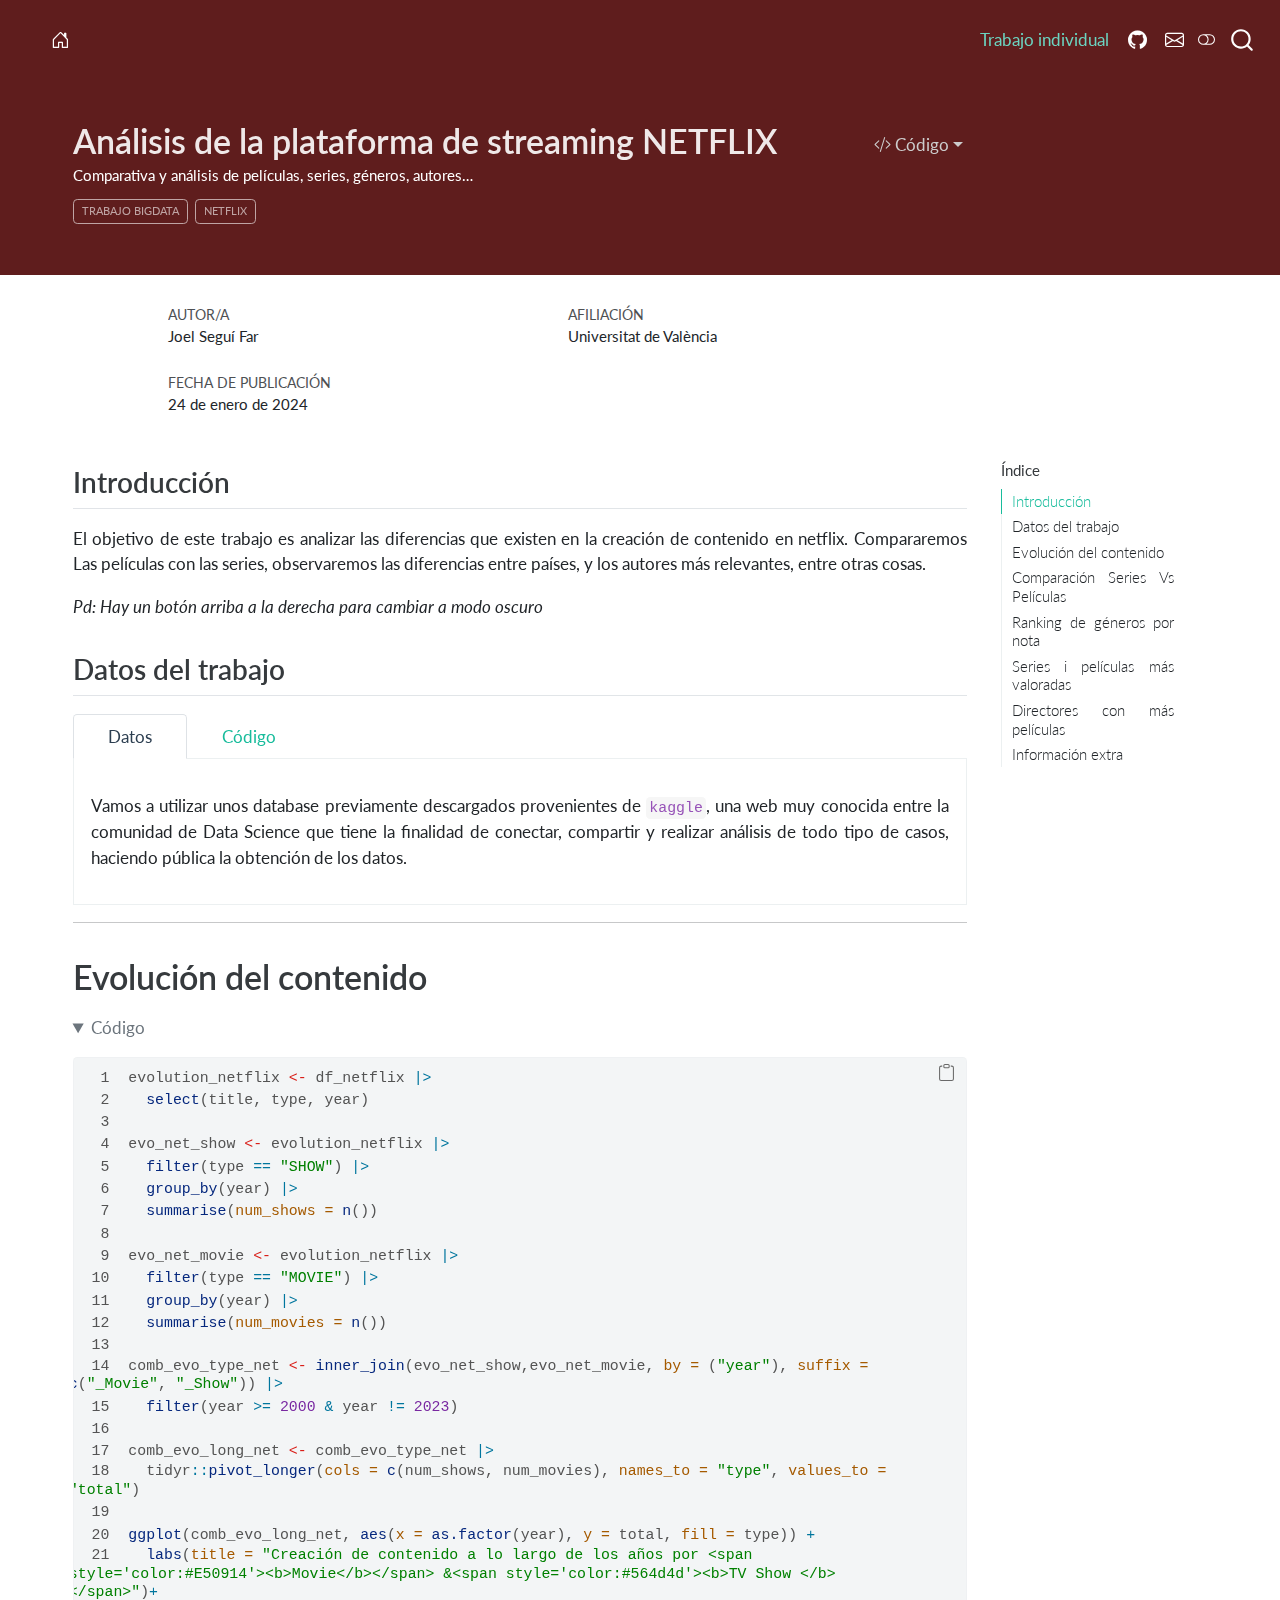
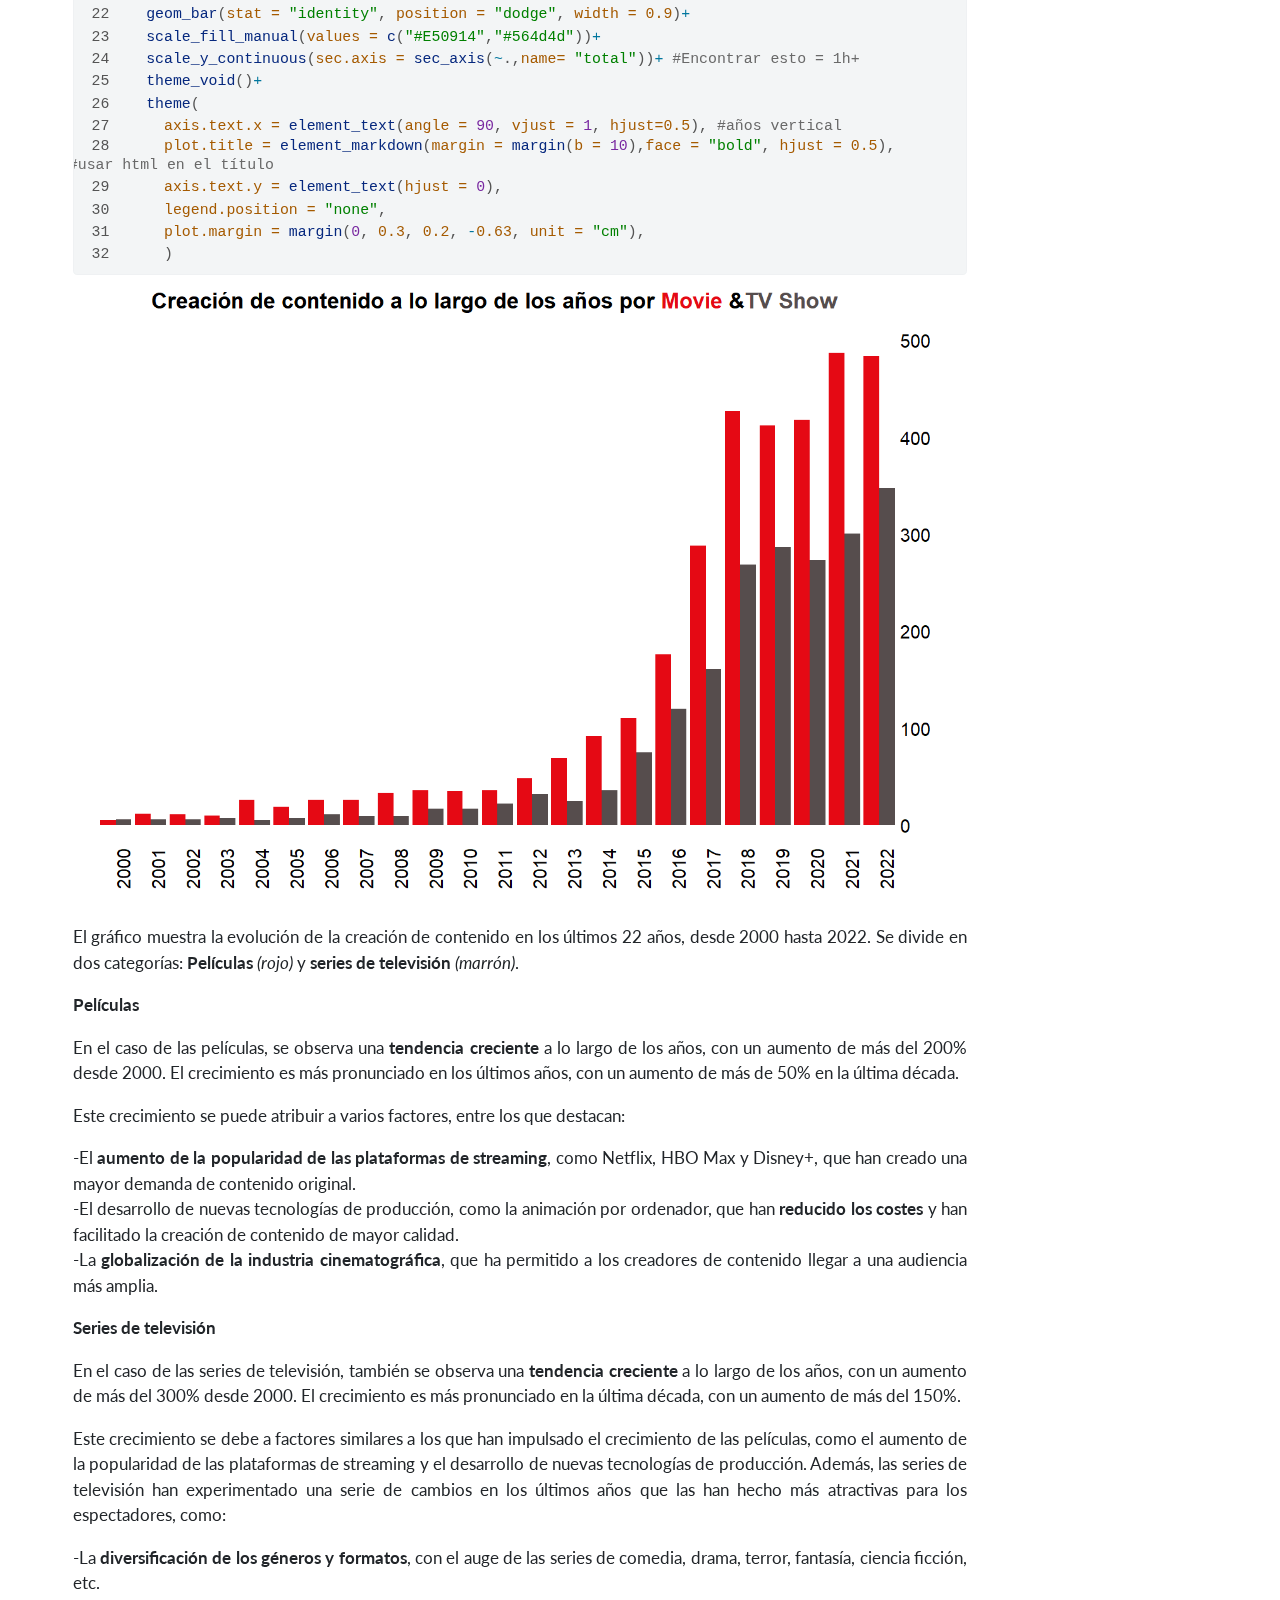
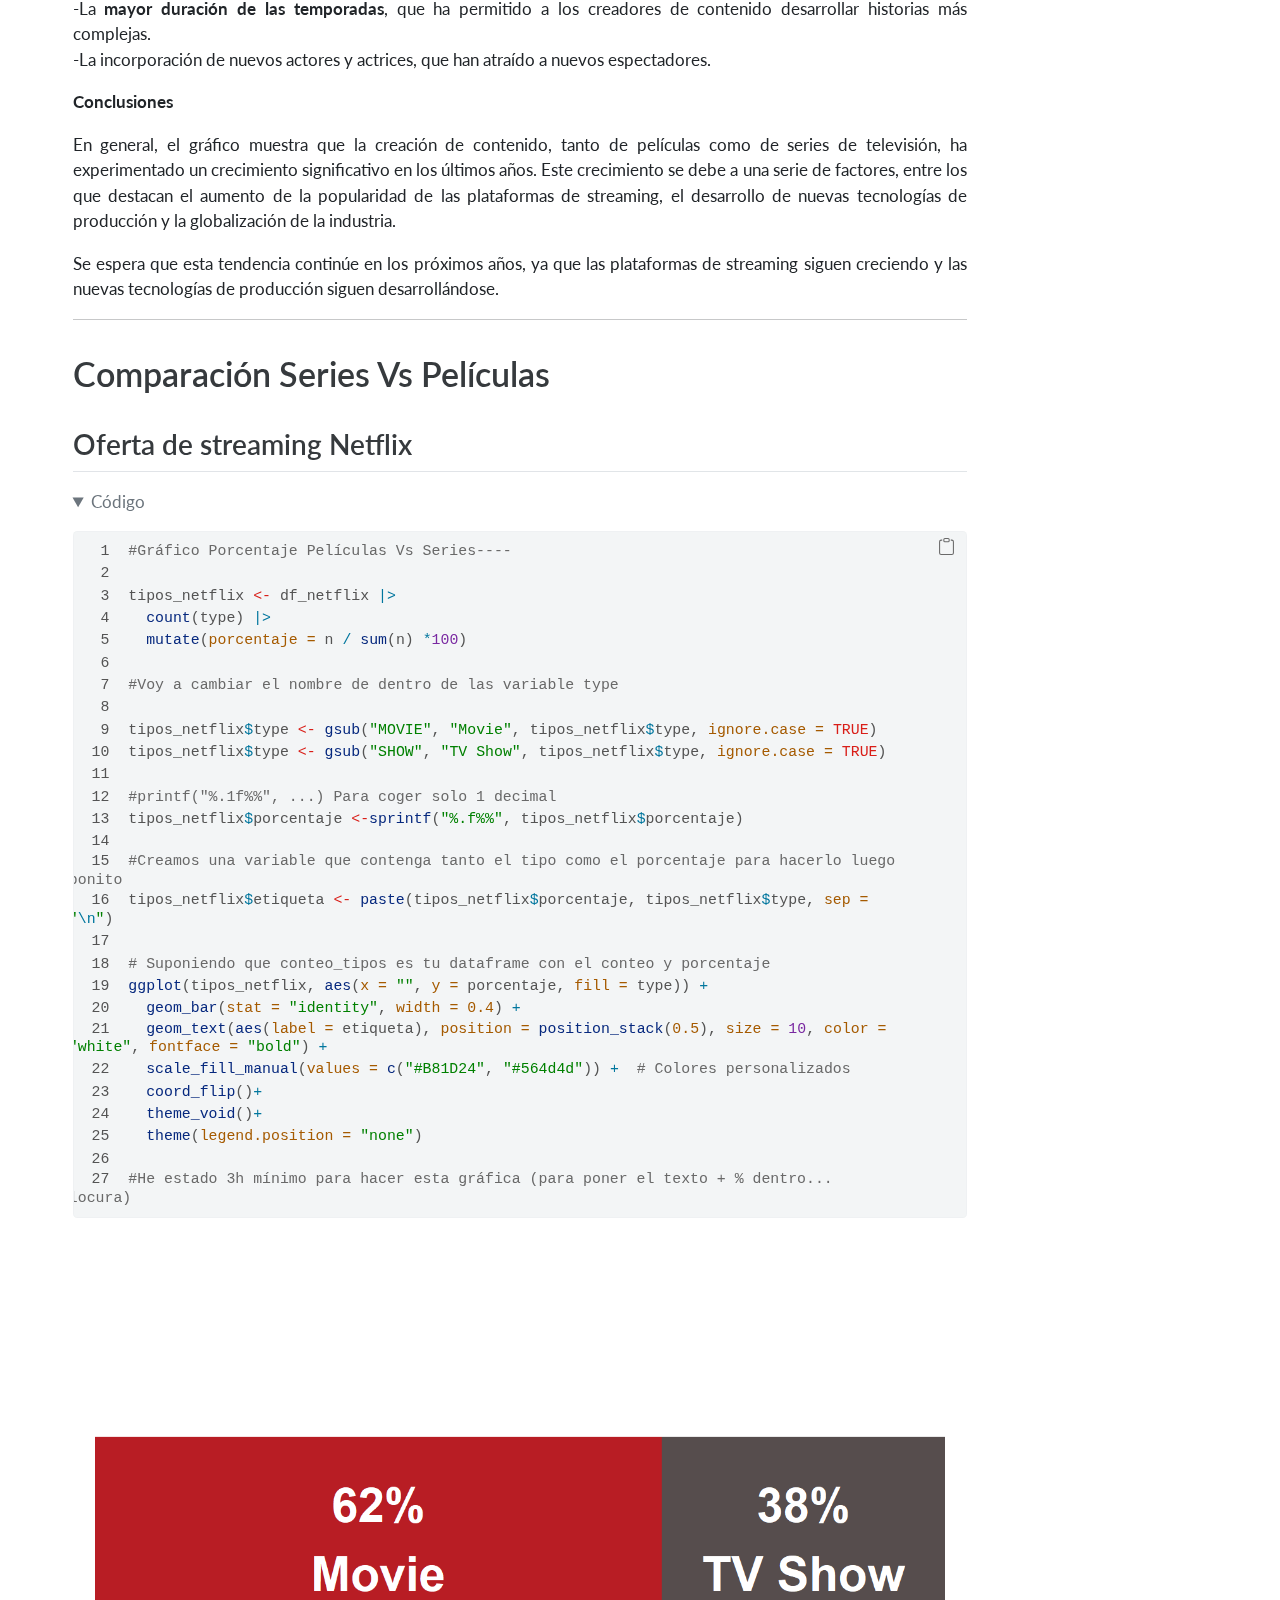
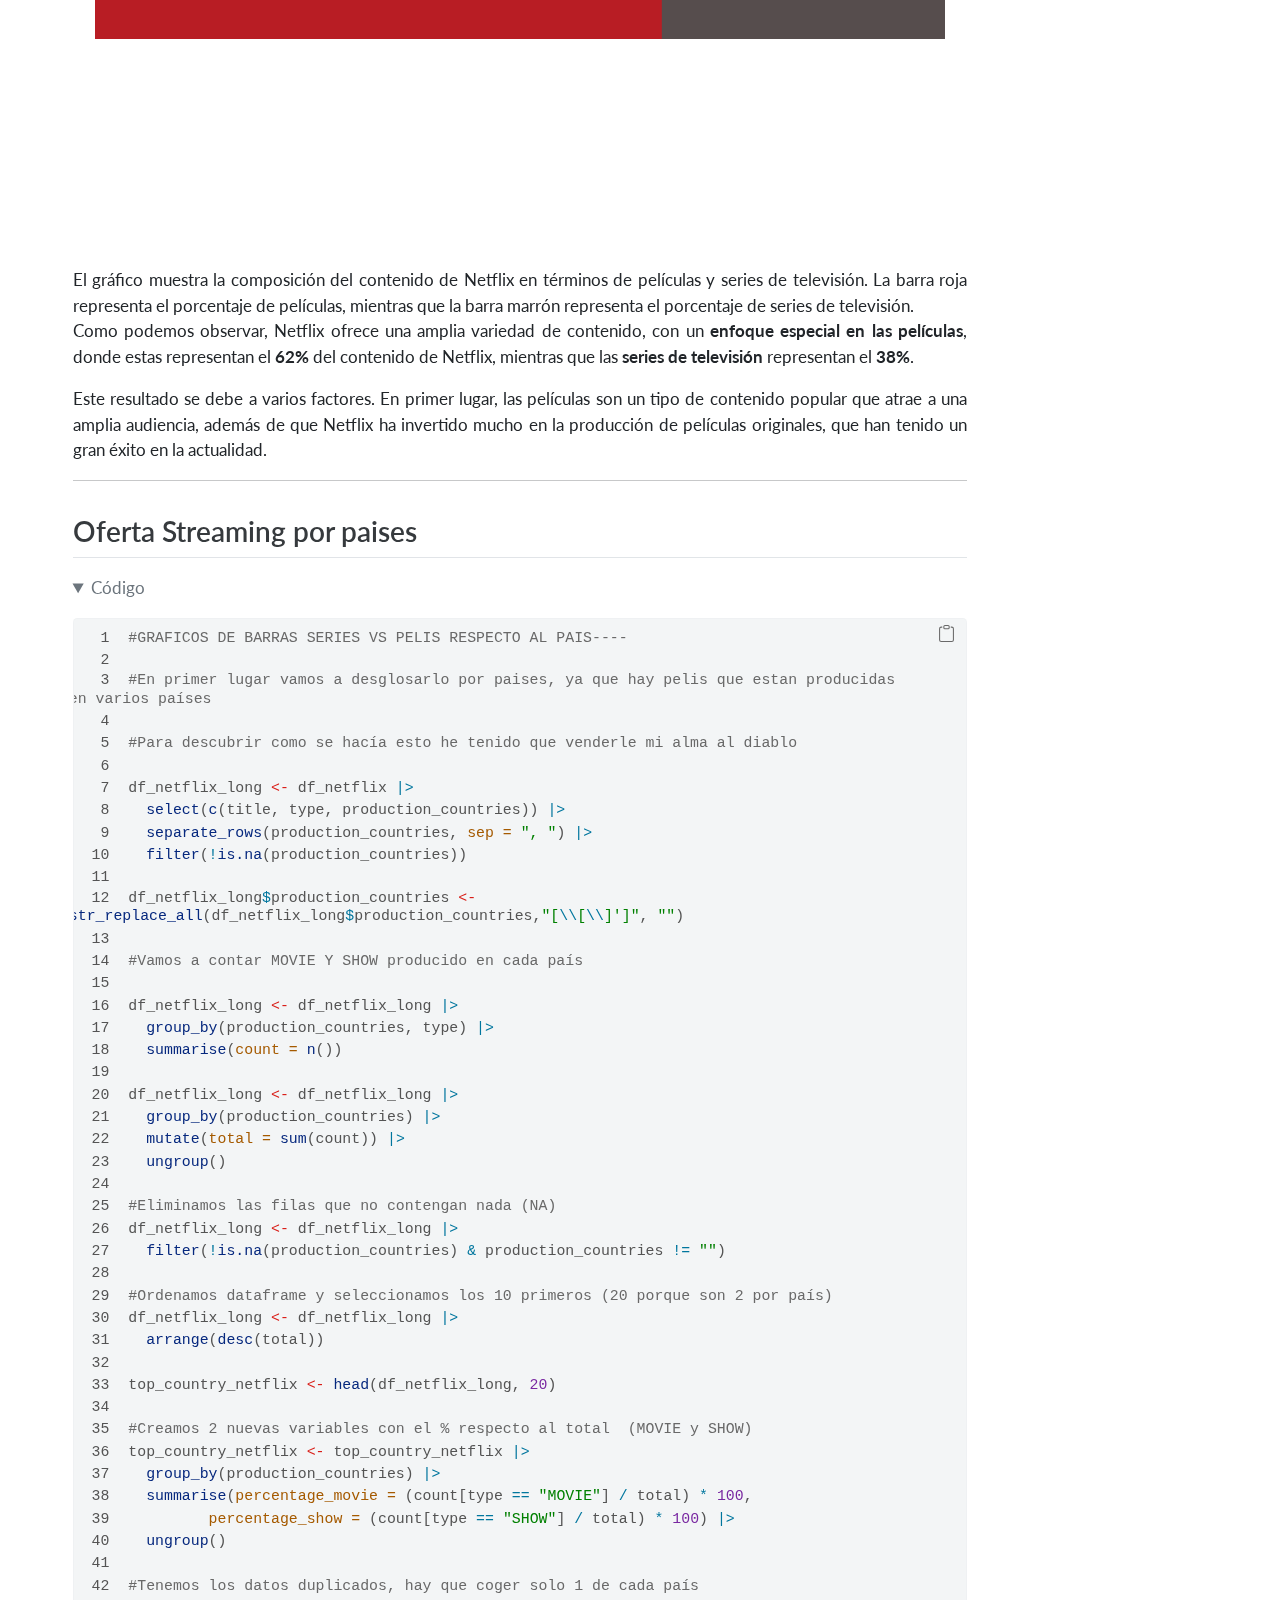
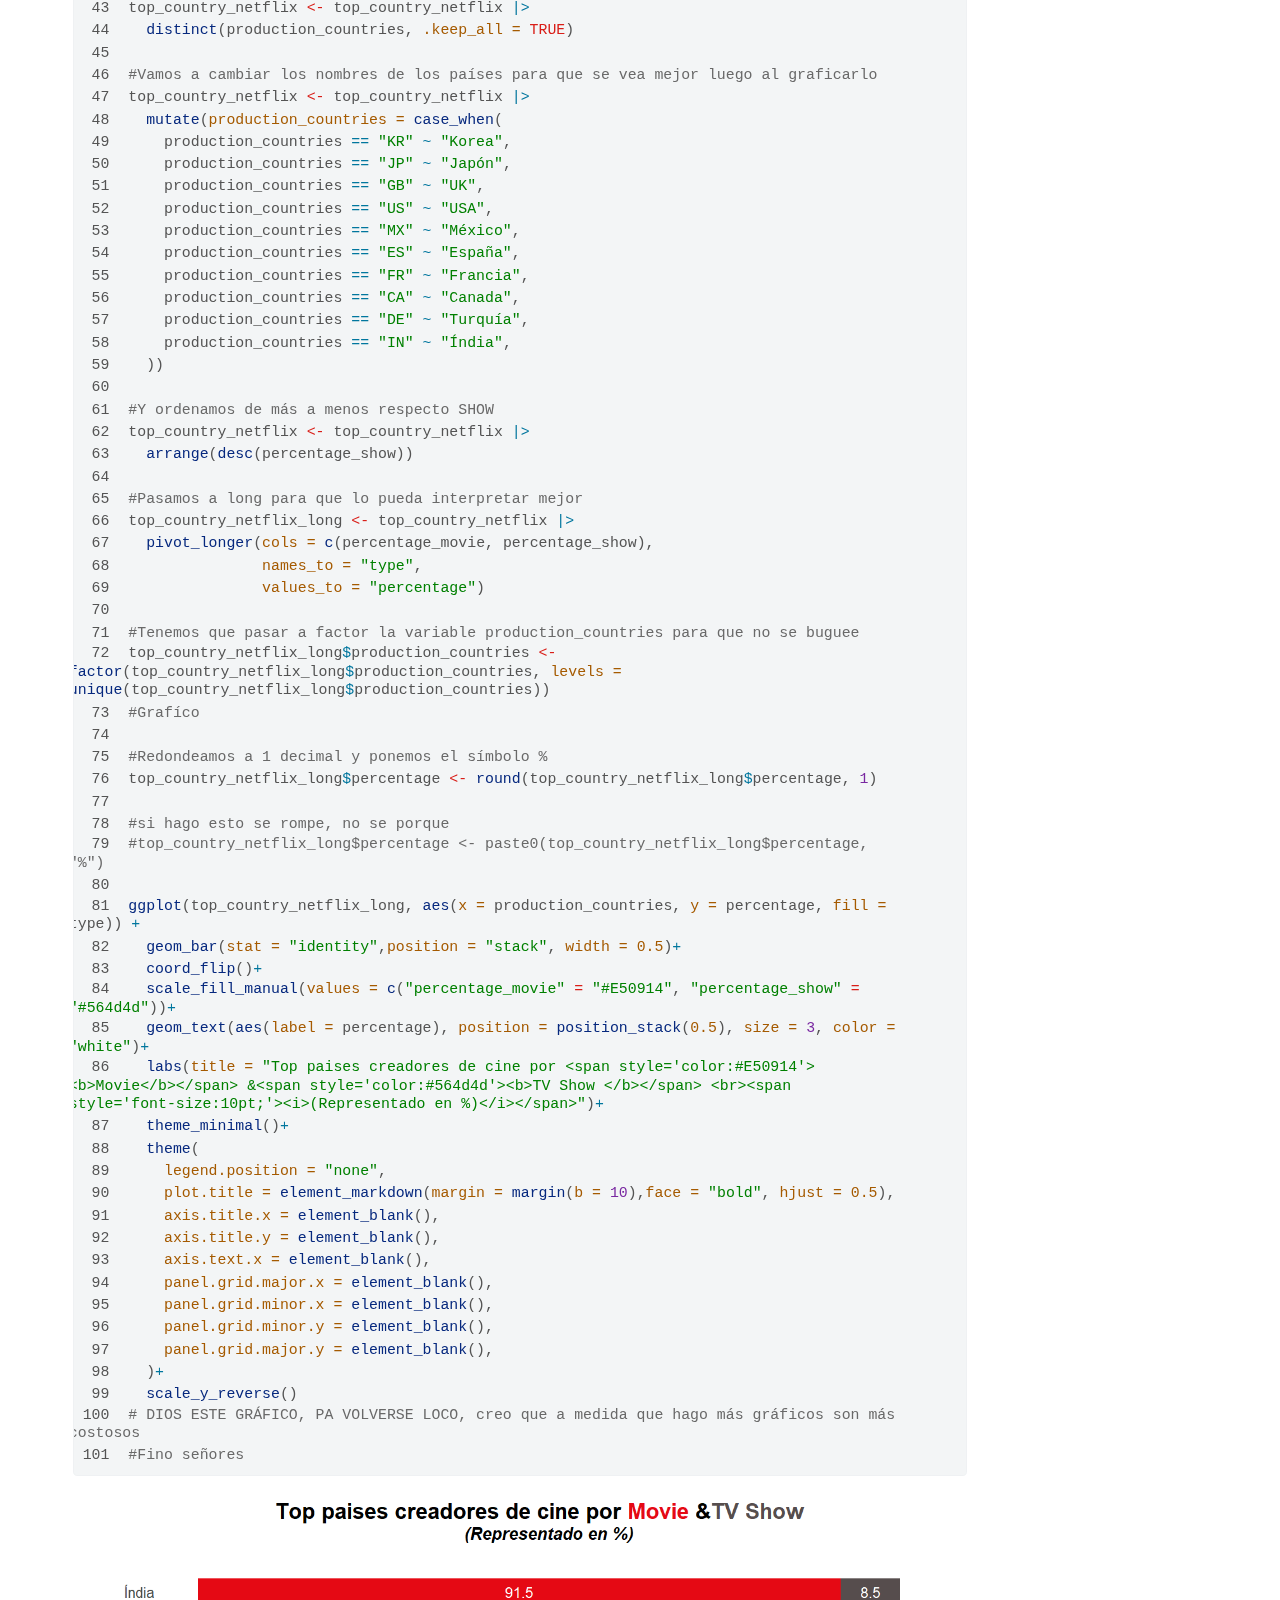
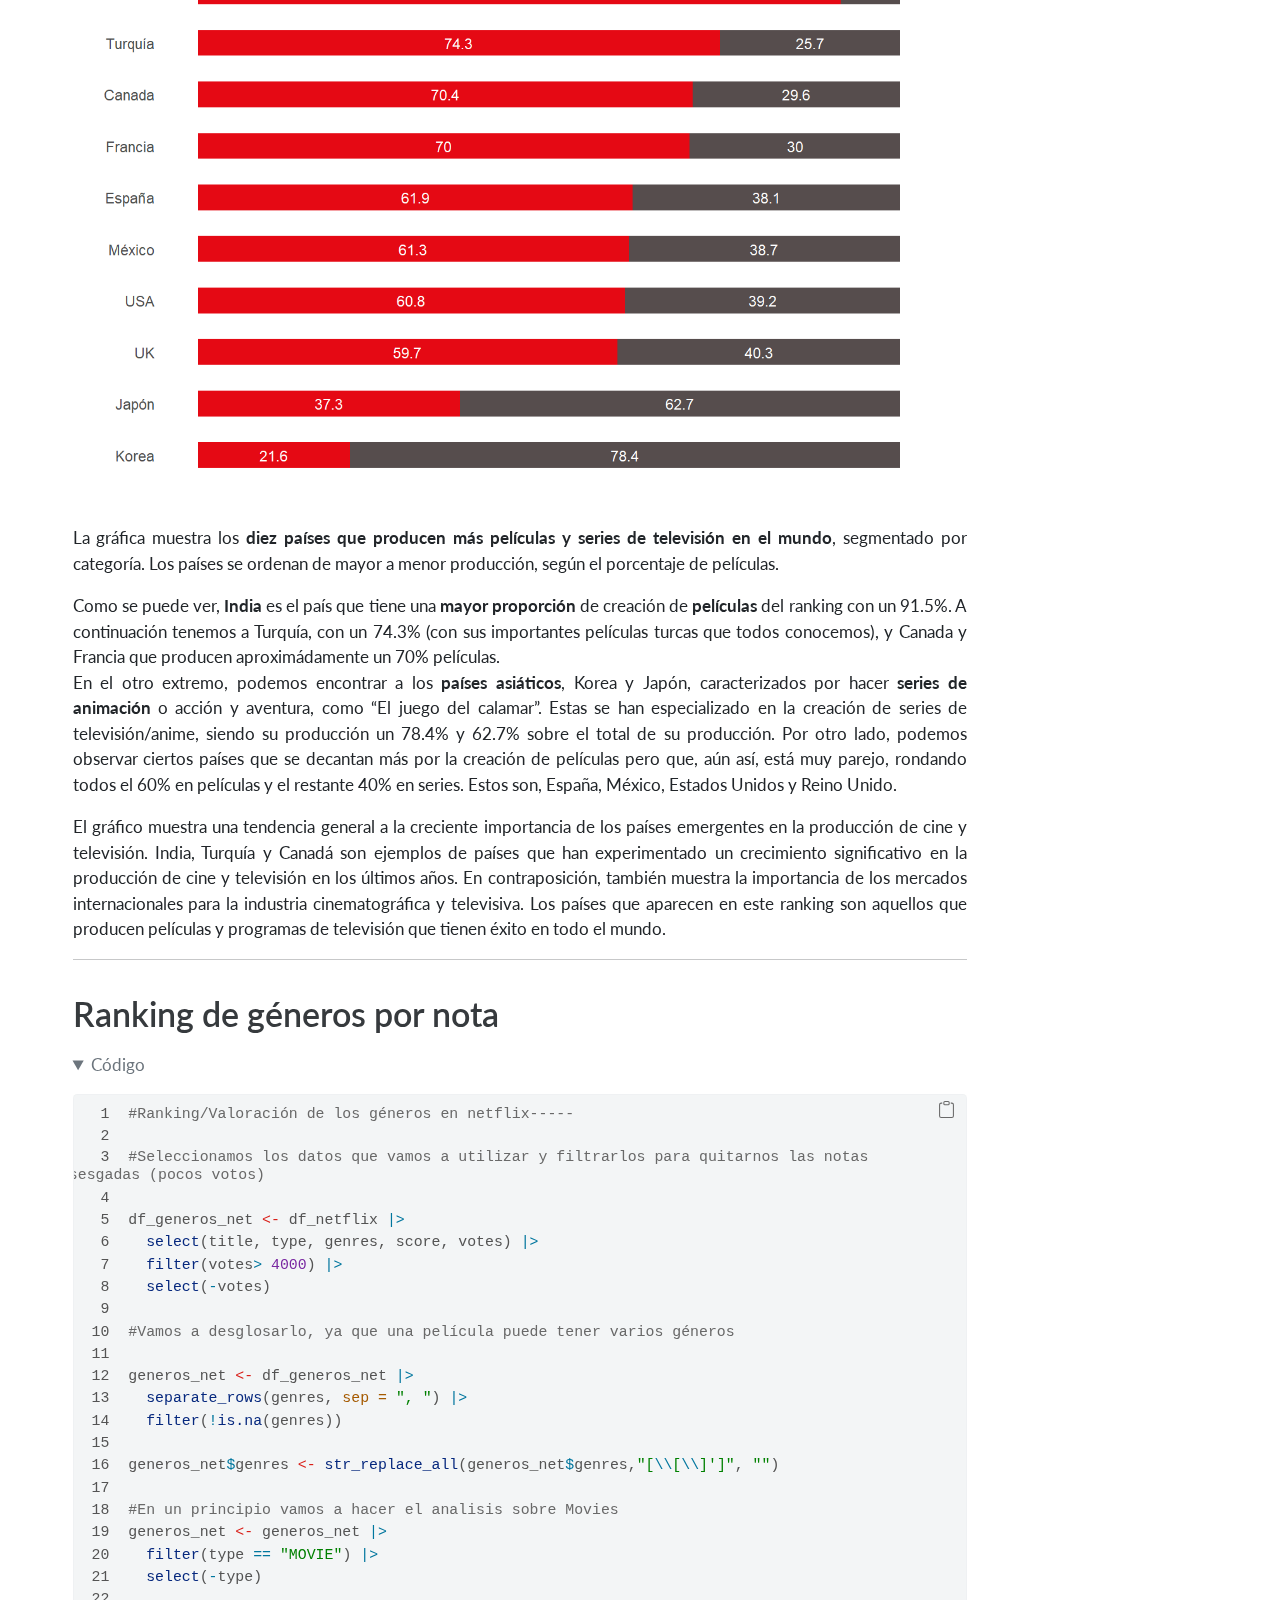
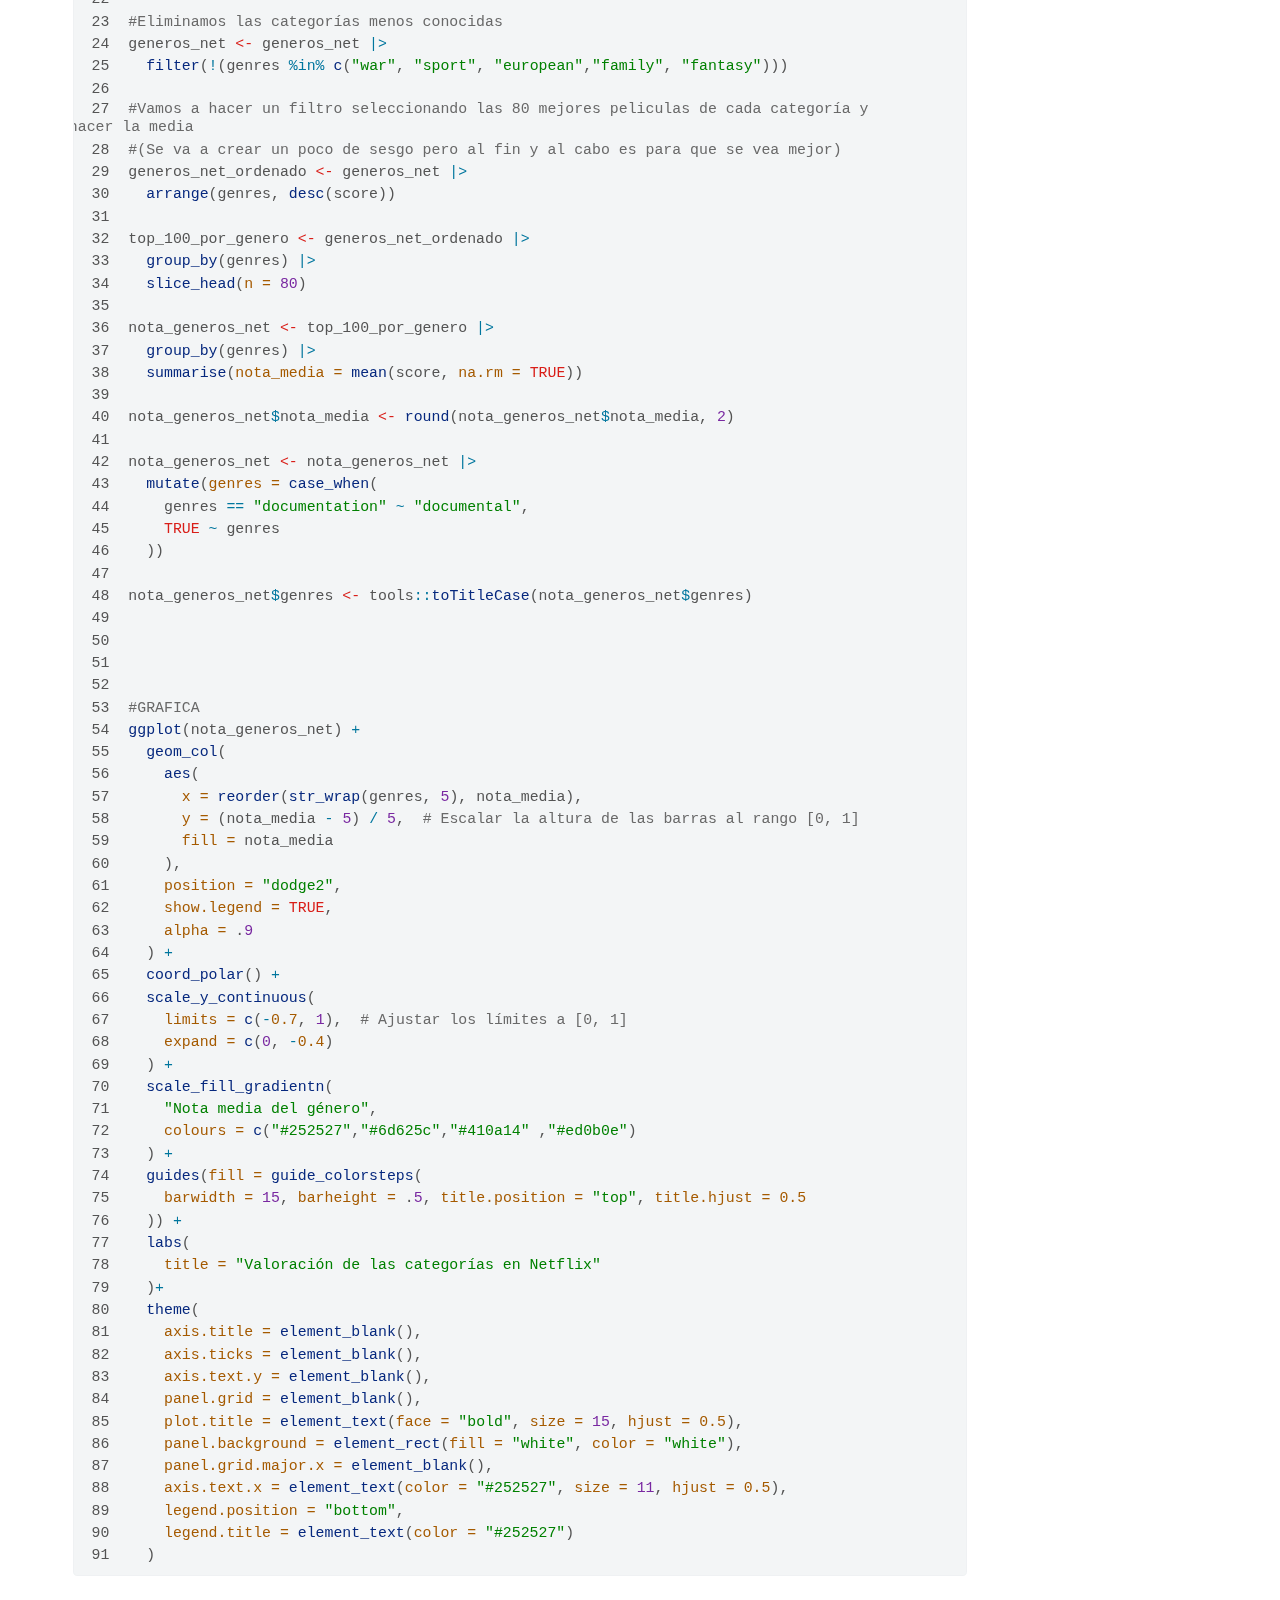
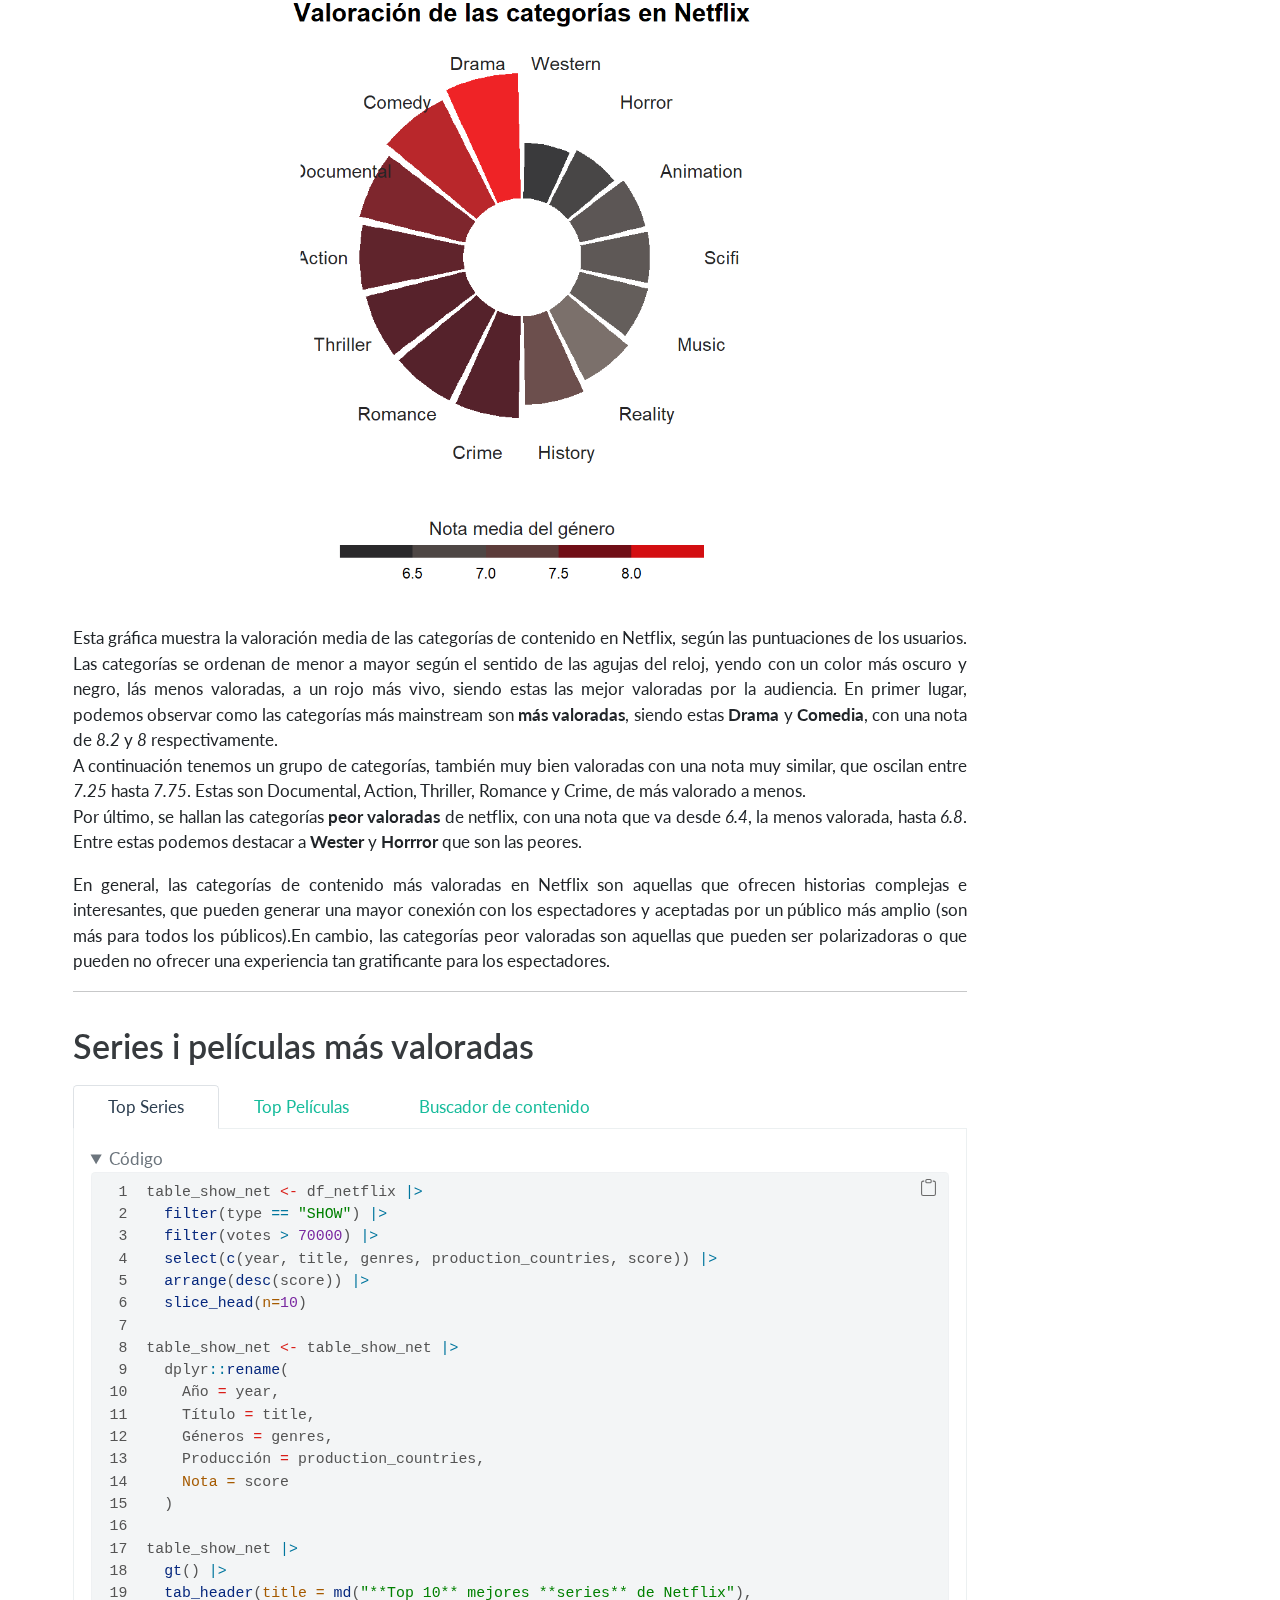
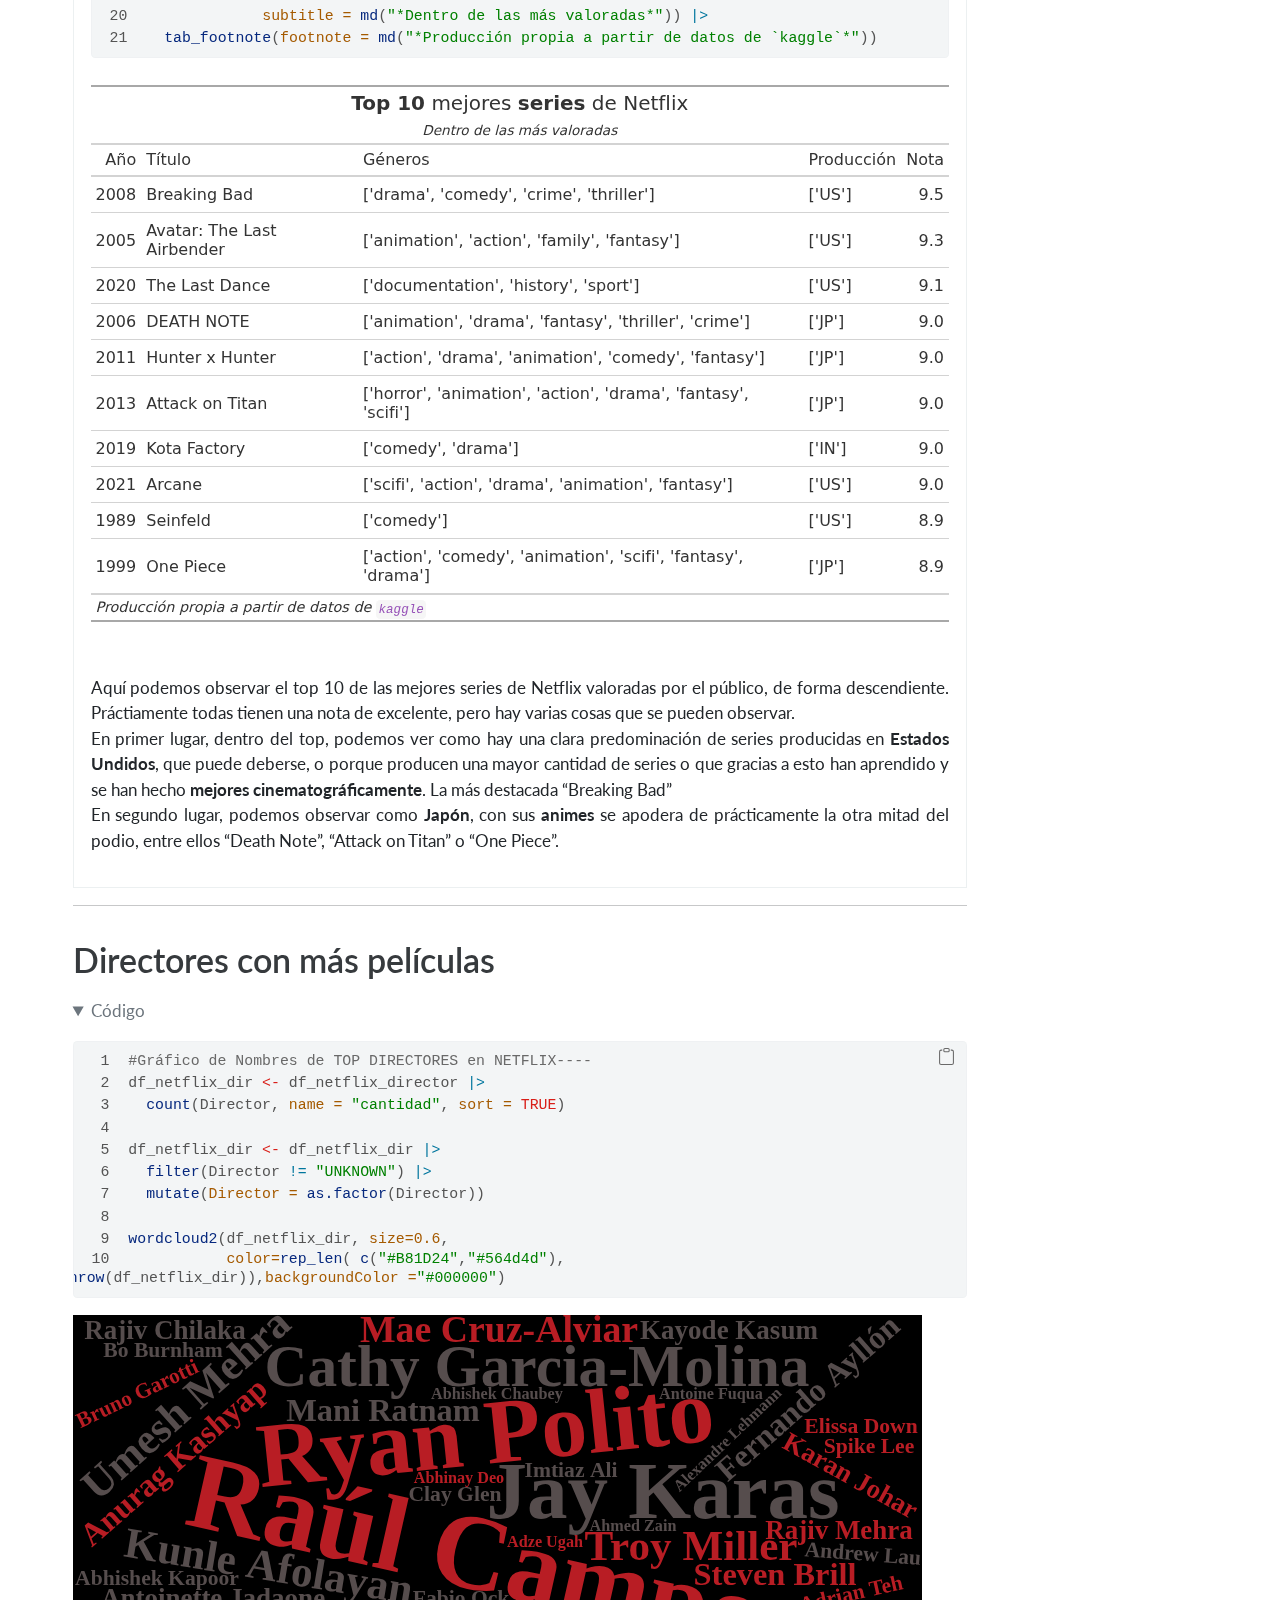
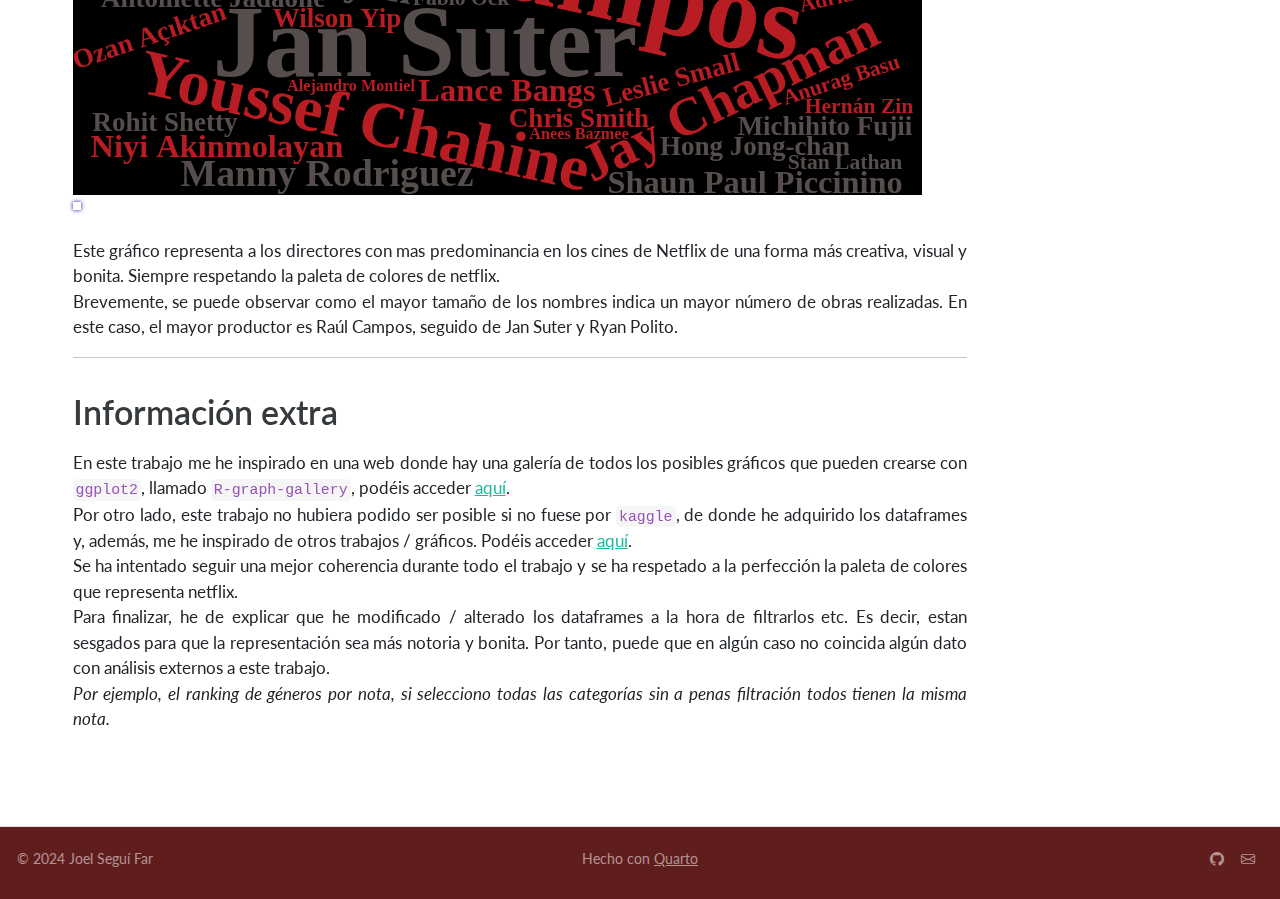
==== docs/my_trabajo_BigData.html @ 4a0c2b60 "Initial commit" ====
<!DOCTYPE html>
<html xmlns="http://www.w3.org/1999/xhtml" lang="es" xml:lang="es"><head>
<meta http-equiv="Content-Type" content="text/html; charset=UTF-8">
<meta charset="utf-8">
<meta name="generator" content="quarto-1.3.450">
<meta name="viewport" content="width=device-width, initial-scale=1.0, user-scalable=yes">
<meta name="author" content="Joel Seguí Far">
<meta name="description" content="Comparativa y análisis de películas, series, géneros, autores…">
<title>Análisis de la plataforma de streaming NETFLIX</title>
<style>
code{white-space: pre-wrap;}
span.smallcaps{font-variant: small-caps;}
div.columns{display: flex; gap: min(4vw, 1.5em);}
div.column{flex: auto; overflow-x: auto;}
div.hanging-indent{margin-left: 1.5em; text-indent: -1.5em;}
ul.task-list{list-style: none;}
ul.task-list li input[type="checkbox"] {
  width: 0.8em;
  margin: 0 0.8em 0.2em -1em; /* quarto-specific, see https://github.com/quarto-dev/quarto-cli/issues/4556 */ 
  vertical-align: middle;
}
/* CSS for syntax highlighting */
pre > code.sourceCode { white-space: pre; position: relative; }
pre > code.sourceCode > span { display: inline-block; line-height: 1.25; }
pre > code.sourceCode > span:empty { height: 1.2em; }
.sourceCode { overflow: visible; }
code.sourceCode > span { color: inherit; text-decoration: inherit; }
div.sourceCode { margin: 1em 0; }
pre.sourceCode { margin: 0; }
@media screen {
div.sourceCode { overflow: auto; }
}
@media print {
pre > code.sourceCode { white-space: pre-wrap; }
pre > code.sourceCode > span { text-indent: -5em; padding-left: 5em; }
}
pre.numberSource code
  { counter-reset: source-line 0; }
pre.numberSource code > span
  { position: relative; left: -4em; counter-increment: source-line; }
pre.numberSource code > span > a:first-child::before
  { content: counter(source-line);
    position: relative; left: -1em; text-align: right; vertical-align: baseline;
    border: none; display: inline-block;
    -webkit-touch-callout: none; -webkit-user-select: none;
    -khtml-user-select: none; -moz-user-select: none;
    -ms-user-select: none; user-select: none;
    padding: 0 4px; width: 4em;
  }
pre.numberSource { margin-left: 3em;  padding-left: 4px; }
div.sourceCode
  {   }
@media screen {
pre > code.sourceCode > span > a:first-child::before { text-decoration: underline; }
}
</style>

<script src="site_libs/quarto-nav/quarto-nav.js"></script>
<script src="site_libs/quarto-nav/headroom.min.js"></script>
<script src="site_libs/clipboard/clipboard.min.js"></script>
<script src="site_libs/quarto-search/autocomplete.umd.js"></script>
<script src="site_libs/quarto-search/fuse.min.js"></script>
<script src="site_libs/quarto-search/quarto-search.js"></script>
<meta name="quarto:offset" content="./">
<link href="./imagenes/my_favicon_uv.png" rel="icon" type="image/png">
<script src="site_libs/quarto-html/quarto.js"></script>
<script src="site_libs/quarto-html/popper.min.js"></script>
<script src="site_libs/quarto-html/tippy.umd.min.js"></script>
<script src="site_libs/quarto-html/anchor.min.js"></script>
<link href="site_libs/quarto-html/tippy.css" rel="stylesheet">
<link href="site_libs/quarto-html/quarto-syntax-highlighting.css" rel="stylesheet" class="quarto-color-scheme" id="quarto-text-highlighting-styles">
<link href="site_libs/quarto-html/quarto-syntax-highlighting-dark.css" rel="prefetch" class="quarto-color-scheme quarto-color-alternate" id="quarto-text-highlighting-styles">
<script src="site_libs/bootstrap/bootstrap.min.js"></script>
<link href="site_libs/bootstrap/bootstrap-icons.css" rel="stylesheet">
<link href="site_libs/bootstrap/bootstrap.min.css" rel="stylesheet" class="quarto-color-scheme" id="quarto-bootstrap" data-mode="light">
<link href="site_libs/bootstrap/bootstrap-dark.min.css" rel="prefetch" class="quarto-color-scheme quarto-color-alternate" id="quarto-bootstrap" data-mode="dark"><script id="quarto-search-options" type="application/json">{
  "location": "navbar",
  "copy-button": true,
  "collapse-after": 3,
  "panel-placement": "end",
  "type": "overlay",
  "limit": 20,
  "language": {
    "search-no-results-text": "Sin resultados",
    "search-matching-documents-text": "documentos encontrados",
    "search-copy-link-title": "Copiar el enlace en la búsqueda",
    "search-hide-matches-text": "Ocultar resultados adicionales",
    "search-more-match-text": "resultado adicional en este documento",
    "search-more-matches-text": "resultados adicionales en este documento",
    "search-clear-button-title": "Borrar",
    "search-detached-cancel-button-title": "Cancelar",
    "search-submit-button-title": "Enviar",
    "search-label": "Buscar"
  }
}</script><style>html{ scroll-behavior: smooth; }</style>
<style>

      .quarto-title-block .quarto-title-banner h1,
      .quarto-title-block .quarto-title-banner h2,
      .quarto-title-block .quarto-title-banner h3,
      .quarto-title-block .quarto-title-banner h4,
      .quarto-title-block .quarto-title-banner h5,
      .quarto-title-block .quarto-title-banner h6
      {
        color: white;
      }

      .quarto-title-block .quarto-title-banner {
        color: white;
      }
</style>
<script src="site_libs/htmlwidgets-1.6.2/htmlwidgets.js"></script><link href="site_libs/datatables-css-0.0.0/datatables-crosstalk.css" rel="stylesheet">
<script src="site_libs/datatables-binding-0.31/datatables.js"></script><script src="site_libs/jquery-3.6.0/jquery-3.6.0.min.js"></script><link href="site_libs/dt-core-1.13.6/css/jquery.dataTables.min.css" rel="stylesheet">
<link href="site_libs/dt-core-1.13.6/css/jquery.dataTables.extra.css" rel="stylesheet">
<script src="site_libs/dt-core-1.13.6/js/jquery.dataTables.min.js"></script><link href="site_libs/crosstalk-1.2.0/css/crosstalk.min.css" rel="stylesheet">
<script src="site_libs/crosstalk-1.2.0/js/crosstalk.min.js"></script><link href="site_libs/wordcloud2-0.0.1/wordcloud.css" rel="stylesheet">
<script src="site_libs/wordcloud2-0.0.1/wordcloud2-all.js"></script><script src="site_libs/wordcloud2-0.0.1/hover.js"></script><script src="site_libs/wordcloud2-binding-0.2.1/wordcloud2.js"></script><link rel="stylesheet" href="my_styles.css">
</head>
<body class="nav-fixed">

<div id="quarto-search-results"></div>
  <header id="quarto-header" class="headroom fixed-top"><nav class="navbar navbar-expand-lg navbar-dark "><div class="navbar-container container-fluid">
      <div class="navbar-brand-container">
    <a href="./index.html" class="navbar-brand navbar-brand-logo">
    <img src="./my_favicon.png" alt="" class="navbar-logo"></a>
  </div>
            <div id="quarto-search" class="" title="Buscar"></div>
          <button class="navbar-toggler" type="button" data-bs-toggle="collapse" data-bs-target="#navbarCollapse" aria-controls="navbarCollapse" aria-expanded="false" aria-label="Navegación de palanca" onclick="if (window.quartoToggleHeadroom) { window.quartoToggleHeadroom(); }">
  <span class="navbar-toggler-icon"></span>
</button>
          <div class="collapse navbar-collapse" id="navbarCollapse">
            <ul class="navbar-nav navbar-nav-scroll me-auto">
<li class="nav-item compact">
    <a class="nav-link" href="./index.html" rel="" target=""><i class="bi bi-house-door" role="img">
</i> 
 <span class="menu-text"></span></a>
  </li>  
</ul>
<ul class="navbar-nav navbar-nav-scroll ms-auto">
<li class="nav-item">
    <a class="nav-link active" href="./my_trabajo_BigData.html" rel="" target="" aria-current="page">
 <span class="menu-text">Trabajo individual</span></a>
  </li>  
  <li class="nav-item compact">
    <a class="nav-link" href="https://github.com/joel1091>" rel="" target=""><i class="bi bi-github" role="img">
</i> 
 <span class="menu-text"></span></a>
  </li>  
  <li class="nav-item compact">
    <a class="nav-link" href="mailto:joelsf43@gmail.com" rel="" target=""><i class="bi bi-envelope" role="img">
</i> 
 <span class="menu-text"></span></a>
  </li>  
</ul>
<div class="quarto-navbar-tools">
  <a href="" class="quarto-color-scheme-toggle quarto-navigation-tool  px-1" onclick="window.quartoToggleColorScheme(); return false;" title="Alternar modo oscuro"><i class="bi"></i></a>
</div>
          </div> <!-- /navcollapse -->
      </div> <!-- /container-fluid -->
    </nav></header><!-- content --><header id="title-block-header" class="quarto-title-block default page-columns page-full"><div class="quarto-title-banner page-columns page-full">
    <div class="quarto-title column-page-left">
      <div class="quarto-title-block"><div><h1 class="title">Análisis de la plataforma de streaming NETFLIX</h1><button type="button" class="btn code-tools-button dropdown-toggle" id="quarto-code-tools-menu" data-bs-toggle="dropdown" aria-expanded="false"><i class="bi"></i> Código</button><ul class="dropdown-menu dropdown-menu-end" aria-labelelledby="quarto-code-tools-menu"><li><a id="quarto-show-all-code" class="dropdown-item" href="javascript:void(0)" role="button">Mostrar todo el código</a></li><li><a id="quarto-hide-all-code" class="dropdown-item" href="javascript:void(0)" role="button">Ocultar todo el código</a></li><li><hr class="dropdown-divider"></li><li><a id="quarto-view-source" class="dropdown-item" href="javascript:void(0)" role="button">Ver el código fuente</a></li></ul></div></div>
                  <div>
        <div class="description">
          <p>Comparativa y análisis de películas, series, géneros, autores…</p>
        </div>
      </div>
                          <div class="quarto-categories">
                <div class="quarto-category">Trabajo BigData</div>
                <div class="quarto-category">Netflix</div>
              </div>
                  </div>
  </div>
    
  <div class="quarto-title-meta-author">
    <div class="quarto-title-meta-heading">Autor/a</div>
    <div class="quarto-title-meta-heading">Afiliación</div>
    
      <div class="quarto-title-meta-contents">
      <p class="author">Joel Seguí Far </p>
    </div>
      <div class="quarto-title-meta-contents">
          <p class="affiliation">
              <a href="https://www.uv.es">
              Universitat de València
              </a>
            </p>
        </div>
      </div>

  <div class="quarto-title-meta">

        
      <div>
      <div class="quarto-title-meta-heading">Fecha de publicación</div>
      <div class="quarto-title-meta-contents">
        <p class="date">24 de enero de 2024</p>
      </div>
    </div>
    
      
    </div>
    
  
  </header><div id="quarto-content" class="quarto-container page-columns page-rows-contents page-layout-full page-navbar">
<!-- sidebar -->
<!-- margin-sidebar -->
    <div id="quarto-margin-sidebar" class="sidebar margin-sidebar">
        <nav id="TOC" role="doc-toc" class="toc-active"><h2 id="toc-title">Índice</h2>
   
  <ul>
<li><a href="#introducci%C3%B3n" id="toc-introducción" class="nav-link active" data-scroll-target="#introducci%C3%B3n">Introducción</a></li>
  <li><a href="#datos-del-trabajo" id="toc-datos-del-trabajo" class="nav-link" data-scroll-target="#datos-del-trabajo">Datos del trabajo</a></li>
  <li><a href="#evoluci%C3%B3n-del-contenido" id="toc-evolución-del-contenido" class="nav-link" data-scroll-target="#evoluci%C3%B3n-del-contenido">Evolución del contenido</a></li>
  <li>
<a href="#comparaci%C3%B3n-series-vs-pel%C3%ADculas" id="toc-comparación-series-vs-películas" class="nav-link" data-scroll-target="#comparaci%C3%B3n-series-vs-pel%C3%ADculas">Comparación Series Vs Películas</a>
  <ul class="collapse">
<li><a href="#oferta-de-streaming-netflix" id="toc-oferta-de-streaming-netflix" class="nav-link" data-scroll-target="#oferta-de-streaming-netflix">Oferta de streaming Netflix</a></li>
  <li><a href="#oferta-streaming-por-paises" id="toc-oferta-streaming-por-paises" class="nav-link" data-scroll-target="#oferta-streaming-por-paises">Oferta Streaming por paises</a></li>
  </ul>
</li>
  <li><a href="#ranking-de-g%C3%A9neros-por-nota" id="toc-ranking-de-géneros-por-nota" class="nav-link" data-scroll-target="#ranking-de-g%C3%A9neros-por-nota">Ranking de géneros por nota</a></li>
  <li><a href="#series-i-pel%C3%ADculas-m%C3%A1s-valoradas" id="toc-series-i-películas-más-valoradas" class="nav-link" data-scroll-target="#series-i-pel%C3%ADculas-m%C3%A1s-valoradas">Series i películas más valoradas</a></li>
  <li><a href="#directores-con-m%C3%A1s-pel%C3%ADculas" id="toc-directores-con-más-películas" class="nav-link" data-scroll-target="#directores-con-m%C3%A1s-pel%C3%ADculas">Directores con más películas</a></li>
  <li><a href="#informaci%C3%B3n-extra" id="toc-información-extra" class="nav-link" data-scroll-target="#informaci%C3%B3n-extra">Información extra</a></li>
  </ul></nav>
    </div>
<!-- main -->
<main class="content quarto-banner-title-block column-page-left" id="quarto-document-content"><section id="introducción" class="level2"><h2 class="anchored" data-anchor-id="introducción">Introducción</h2>
<p>El objetivo de este trabajo es analizar las diferencias que existen en la creación de contenido en netflix. Compararemos Las películas con las series, observaremos las diferencias entre países, y los autores más relevantes, entre otras cosas.</p>
<p><em>Pd: Hay un botón arriba a la derecha para cambiar a modo oscuro</em></p>
</section><section id="datos-del-trabajo" class="level2"><h2 class="anchored" data-anchor-id="datos-del-trabajo">Datos del trabajo</h2>
<div class="tabset-margin-container"></div><div class="panel-tabset">
<ul class="nav nav-tabs" role="tablist">
<li class="nav-item" role="presentation"><a class="nav-link active" id="tabset-1-1-tab" data-bs-toggle="tab" data-bs-target="#tabset-1-1" role="tab" aria-controls="tabset-1-1" aria-selected="true">Datos</a></li>
<li class="nav-item" role="presentation"><a class="nav-link" id="tabset-1-2-tab" data-bs-toggle="tab" data-bs-target="#tabset-1-2" role="tab" aria-controls="tabset-1-2" aria-selected="false">Código</a></li>
</ul>
<div class="tab-content">
<div id="tabset-1-1" class="tab-pane active" role="tabpanel" aria-labelledby="tabset-1-1-tab">
<p>Vamos a utilizar unos database previamente descargados provenientes de <code>kaggle</code>, una web muy conocida entre la comunidad de Data Science que tiene la finalidad de conectar, compartir y realizar análisis de todo tipo de casos, haciendo pública la obtención de los datos.</p>
</div>
<div id="tabset-1-2" class="tab-pane" role="tabpanel" aria-labelledby="tabset-1-2-tab">
<div class="cell" data-layout-align="center">
<details open=""><summary>Código</summary><div class="sourceCode cell-code" id="cb1"><pre class="sourceCode numberSource r number-lines code-with-copy"><code class="sourceCode r"><span id="cb1-1"><a href="#cb1-1"></a><span class="co">#Librerias Preliminares</span></span>
<span id="cb1-2"><a href="#cb1-2"></a><span class="fu">library</span>(wordcloud2)</span>
<span id="cb1-3"><a href="#cb1-3"></a><span class="fu">library</span>(readr)</span>
<span id="cb1-4"><a href="#cb1-4"></a><span class="fu">library</span>(ggplot2)</span>
<span id="cb1-5"><a href="#cb1-5"></a><span class="fu">library</span>(tidyverse)</span>
<span id="cb1-6"><a href="#cb1-6"></a><span class="fu">library</span>(dplyr)</span>
<span id="cb1-7"><a href="#cb1-7"></a><span class="fu">library</span>(ggtext)</span>
<span id="cb1-8"><a href="#cb1-8"></a><span class="fu">library</span>(tidyr)</span>
<span id="cb1-9"><a href="#cb1-9"></a><span class="fu">library</span>(stringr)</span>
<span id="cb1-10"><a href="#cb1-10"></a><span class="fu">library</span>(gt)</span>
<span id="cb1-11"><a href="#cb1-11"></a><span class="fu">library</span>(DT)</span>
<span id="cb1-12"><a href="#cb1-12"></a></span>
<span id="cb1-13"><a href="#cb1-13"></a><span class="co">#LIMPIEZA DATOS NETFLIX----</span></span>
<span id="cb1-14"><a href="#cb1-14"></a></span>
<span id="cb1-15"><a href="#cb1-15"></a><span class="co">#Empezaos llamando/creando a los dataframes</span></span>
<span id="cb1-16"><a href="#cb1-16"></a></span>
<span id="cb1-17"><a href="#cb1-17"></a>url_netflix <span class="ot">&lt;-</span> <span class="st">"./datos/netflix/titles.csv"</span></span>
<span id="cb1-18"><a href="#cb1-18"></a>url_autor_net <span class="ot">&lt;-</span> <span class="st">"./datos/netflix/credits.csv"</span></span>
<span id="cb1-19"><a href="#cb1-19"></a></span>
<span id="cb1-20"><a href="#cb1-20"></a>df_cred_net <span class="ot">&lt;-</span> <span class="fu">read.csv</span>(url_autor_net)</span>
<span id="cb1-21"><a href="#cb1-21"></a>df_net <span class="ot">&lt;-</span> <span class="fu">read.csv</span>(url_netflix)</span>
<span id="cb1-22"><a href="#cb1-22"></a></span>
<span id="cb1-23"><a href="#cb1-23"></a><span class="co">#Limpieza del dataframe de directores</span></span>
<span id="cb1-24"><a href="#cb1-24"></a></span>
<span id="cb1-25"><a href="#cb1-25"></a>df_cred_net_01 <span class="ot">&lt;-</span> df_cred_net <span class="sc">|&gt;</span> </span>
<span id="cb1-26"><a href="#cb1-26"></a>  <span class="fu">filter</span>(role <span class="sc">==</span> <span class="st">"DIRECTOR"</span>)</span>
<span id="cb1-27"><a href="#cb1-27"></a></span>
<span id="cb1-28"><a href="#cb1-28"></a>df_cred_net_02 <span class="ot">&lt;-</span> <span class="fu">na.omit</span>(df_cred_net_01) <span class="sc">|&gt;</span> </span>
<span id="cb1-29"><a href="#cb1-29"></a>  <span class="fu">select</span>(<span class="sc">!</span><span class="fu">c</span>(character,role, person_id))</span>
<span id="cb1-30"><a href="#cb1-30"></a></span>
<span id="cb1-31"><a href="#cb1-31"></a><span class="co">#Limpieza dataframe películas</span></span>
<span id="cb1-32"><a href="#cb1-32"></a></span>
<span id="cb1-33"><a href="#cb1-33"></a><span class="co">#¿Cuantos NA hay en cada variable del dataframe?</span></span>
<span id="cb1-34"><a href="#cb1-34"></a>cantidad_na_por_columna <span class="ot">&lt;-</span> <span class="fu">colSums</span>(<span class="fu">is.na</span>(df_net))</span>
<span id="cb1-35"><a href="#cb1-35"></a><span class="fu">print</span>(cantidad_na_por_columna)</span>
<span id="cb1-36"><a href="#cb1-36"></a><span class="co">#&gt;                   id                title                 type </span></span>
<span id="cb1-37"><a href="#cb1-37"></a><span class="co">#&gt;                    0                    0                    0 </span></span>
<span id="cb1-38"><a href="#cb1-38"></a><span class="co">#&gt;          description         release_year    age_certification </span></span>
<span id="cb1-39"><a href="#cb1-39"></a><span class="co">#&gt;                    0                    0                    0 </span></span>
<span id="cb1-40"><a href="#cb1-40"></a><span class="co">#&gt;              runtime               genres production_countries </span></span>
<span id="cb1-41"><a href="#cb1-41"></a><span class="co">#&gt;                    0                    0                    0 </span></span>
<span id="cb1-42"><a href="#cb1-42"></a><span class="co">#&gt;              seasons              imdb_id           imdb_score </span></span>
<span id="cb1-43"><a href="#cb1-43"></a><span class="co">#&gt;                 3831                    0                  468 </span></span>
<span id="cb1-44"><a href="#cb1-44"></a><span class="co">#&gt;           imdb_votes      tmdb_popularity           tmdb_score </span></span>
<span id="cb1-45"><a href="#cb1-45"></a><span class="co">#&gt;                  484                   76                  252</span></span>
<span id="cb1-46"><a href="#cb1-46"></a></span>
<span id="cb1-47"><a href="#cb1-47"></a><span class="co">#¿Sigo? Cont.</span></span>
<span id="cb1-48"><a href="#cb1-48"></a></span>
<span id="cb1-49"><a href="#cb1-49"></a>df_net_01 <span class="ot">&lt;-</span> df_net <span class="sc">|&gt;</span></span>
<span id="cb1-50"><a href="#cb1-50"></a>  <span class="fu">select</span>(<span class="sc">!</span><span class="fu">c</span>(seasons, description, age_certification, imdb_id, tmdb_score))</span>
<span id="cb1-51"><a href="#cb1-51"></a></span>
<span id="cb1-52"><a href="#cb1-52"></a>df_net_01 <span class="ot">&lt;-</span> df_net_01 <span class="sc">|&gt;</span> </span>
<span id="cb1-53"><a href="#cb1-53"></a>  <span class="fu">na.omit</span>(df_net_01)</span>
<span id="cb1-54"><a href="#cb1-54"></a></span>
<span id="cb1-55"><a href="#cb1-55"></a>df_netflix <span class="ot">&lt;-</span> df_net_01 <span class="sc">|&gt;</span> </span>
<span id="cb1-56"><a href="#cb1-56"></a>  dplyr<span class="sc">::</span><span class="fu">rename</span>(</span>
<span id="cb1-57"><a href="#cb1-57"></a>    <span class="at">year =</span> release_year,</span>
<span id="cb1-58"><a href="#cb1-58"></a>    <span class="at">score =</span> imdb_score,</span>
<span id="cb1-59"><a href="#cb1-59"></a>    <span class="at">votes =</span> imdb_votes,</span>
<span id="cb1-60"><a href="#cb1-60"></a>    <span class="at">popularity =</span> tmdb_popularity</span>
<span id="cb1-61"><a href="#cb1-61"></a>  )</span>
<span id="cb1-62"><a href="#cb1-62"></a></span>
<span id="cb1-63"><a href="#cb1-63"></a>cantidad_na_por_columna <span class="ot">&lt;-</span> <span class="fu">colSums</span>(<span class="fu">is.na</span>(df_netflix))</span>
<span id="cb1-64"><a href="#cb1-64"></a><span class="fu">print</span>(cantidad_na_por_columna)</span>
<span id="cb1-65"><a href="#cb1-65"></a><span class="co">#&gt;                   id                title                 type </span></span>
<span id="cb1-66"><a href="#cb1-66"></a><span class="co">#&gt;                    0                    0                    0 </span></span>
<span id="cb1-67"><a href="#cb1-67"></a><span class="co">#&gt;                 year              runtime               genres </span></span>
<span id="cb1-68"><a href="#cb1-68"></a><span class="co">#&gt;                    0                    0                    0 </span></span>
<span id="cb1-69"><a href="#cb1-69"></a><span class="co">#&gt; production_countries                score                votes </span></span>
<span id="cb1-70"><a href="#cb1-70"></a><span class="co">#&gt;                    0                    0                    0 </span></span>
<span id="cb1-71"><a href="#cb1-71"></a><span class="co">#&gt;           popularity </span></span>
<span id="cb1-72"><a href="#cb1-72"></a><span class="co">#&gt;                    0</span></span>
<span id="cb1-73"><a href="#cb1-73"></a><span class="co">#de locos</span></span>
<span id="cb1-74"><a href="#cb1-74"></a></span>
<span id="cb1-75"><a href="#cb1-75"></a>df_netflix_director <span class="ot">&lt;-</span> df_netflix <span class="sc">|&gt;</span> </span>
<span id="cb1-76"><a href="#cb1-76"></a>  <span class="fu">left_join</span>(df_cred_net_02, <span class="at">by=</span> <span class="st">"id"</span>)</span>
<span id="cb1-77"><a href="#cb1-77"></a></span>
<span id="cb1-78"><a href="#cb1-78"></a><span class="co">#En los actores que no se sabe el nombre ponemos unknown para que, al eliminar los NA de los otros sitios no elimine también estos datos (que son menos útiles)</span></span>
<span id="cb1-79"><a href="#cb1-79"></a>df_netflix_director<span class="sc">$</span>name <span class="ot">&lt;-</span> <span class="fu">ifelse</span>(<span class="fu">is.na</span>(df_netflix_director<span class="sc">$</span>name), <span class="st">"UNKNOWN"</span>, df_netflix_director<span class="sc">$</span>name)</span>
<span id="cb1-80"><a href="#cb1-80"></a></span>
<span id="cb1-81"><a href="#cb1-81"></a>df_netflix_director <span class="ot">&lt;-</span> df_netflix_director <span class="sc">|&gt;</span> </span>
<span id="cb1-82"><a href="#cb1-82"></a>  <span class="fu">na.omit</span>() <span class="sc">|&gt;</span> </span>
<span id="cb1-83"><a href="#cb1-83"></a>  dplyr<span class="sc">::</span><span class="fu">rename</span>(<span class="at">Director =</span> name)</span>
<span id="cb1-84"><a href="#cb1-84"></a></span>
<span id="cb1-85"><a href="#cb1-85"></a><span class="co">#Finalizado y nos quedamos con el final</span></span>
<span id="cb1-86"><a href="#cb1-86"></a><span class="fu">rm</span>(<span class="at">list =</span> <span class="fu">ls</span>()[<span class="sc">!</span><span class="fu">ls</span>() <span class="sc">%in%</span> <span class="fu">c</span>(<span class="st">"df_netflix"</span>, <span class="st">"df_netflix_director"</span>)])</span>
<span id="cb1-87"><a href="#cb1-87"></a></span>
<span id="cb1-88"><a href="#cb1-88"></a><span class="co">#He creado 2 dataframes porqué en el de los autores, como hay películas/series que son producidas por varias personas se repiten, y para no alterar los analisis duplicando películas lo he hecho en 2.</span></span>
<span id="cb1-89"><a href="#cb1-89"></a><span class="co"># Lo mismo haré con las siguientes plataformas</span></span></code><button title="Copiar al portapapeles" class="code-copy-button"><i class="bi"></i></button></pre></div>
</details>
</div>
</div>
</div>
</div>
<hr></section><section id="evolución-del-contenido" class="level1"><h1>Evolución del contenido</h1>
<div class="cell" data-layout-align="center">
<details open=""><summary>Código</summary><div class="sourceCode cell-code" id="cb2"><pre class="sourceCode numberSource r number-lines code-with-copy"><code class="sourceCode r"><span id="cb2-1"><a href="#cb2-1"></a>evolution_netflix <span class="ot">&lt;-</span> df_netflix <span class="sc">|&gt;</span> </span>
<span id="cb2-2"><a href="#cb2-2"></a>  <span class="fu">select</span>(title, type, year)</span>
<span id="cb2-3"><a href="#cb2-3"></a></span>
<span id="cb2-4"><a href="#cb2-4"></a>evo_net_show <span class="ot">&lt;-</span> evolution_netflix <span class="sc">|&gt;</span> </span>
<span id="cb2-5"><a href="#cb2-5"></a>  <span class="fu">filter</span>(type <span class="sc">==</span> <span class="st">"SHOW"</span>) <span class="sc">|&gt;</span> </span>
<span id="cb2-6"><a href="#cb2-6"></a>  <span class="fu">group_by</span>(year) <span class="sc">|&gt;</span> </span>
<span id="cb2-7"><a href="#cb2-7"></a>  <span class="fu">summarise</span>(<span class="at">num_shows =</span> <span class="fu">n</span>())</span>
<span id="cb2-8"><a href="#cb2-8"></a></span>
<span id="cb2-9"><a href="#cb2-9"></a>evo_net_movie <span class="ot">&lt;-</span> evolution_netflix <span class="sc">|&gt;</span> </span>
<span id="cb2-10"><a href="#cb2-10"></a>  <span class="fu">filter</span>(type <span class="sc">==</span> <span class="st">"MOVIE"</span>) <span class="sc">|&gt;</span> </span>
<span id="cb2-11"><a href="#cb2-11"></a>  <span class="fu">group_by</span>(year) <span class="sc">|&gt;</span> </span>
<span id="cb2-12"><a href="#cb2-12"></a>  <span class="fu">summarise</span>(<span class="at">num_movies =</span> <span class="fu">n</span>())</span>
<span id="cb2-13"><a href="#cb2-13"></a> </span>
<span id="cb2-14"><a href="#cb2-14"></a>comb_evo_type_net <span class="ot">&lt;-</span> <span class="fu">inner_join</span>(evo_net_show,evo_net_movie, <span class="at">by =</span> (<span class="st">"year"</span>), <span class="at">suffix =</span> <span class="fu">c</span>(<span class="st">"_Movie"</span>, <span class="st">"_Show"</span>)) <span class="sc">|&gt;</span> </span>
<span id="cb2-15"><a href="#cb2-15"></a>  <span class="fu">filter</span>(year <span class="sc">&gt;=</span> <span class="dv">2000</span> <span class="sc">&amp;</span> year <span class="sc">!=</span> <span class="dv">2023</span>)</span>
<span id="cb2-16"><a href="#cb2-16"></a></span>
<span id="cb2-17"><a href="#cb2-17"></a>comb_evo_long_net <span class="ot">&lt;-</span> comb_evo_type_net <span class="sc">|&gt;</span> </span>
<span id="cb2-18"><a href="#cb2-18"></a>  tidyr<span class="sc">::</span><span class="fu">pivot_longer</span>(<span class="at">cols =</span> <span class="fu">c</span>(num_shows, num_movies), <span class="at">names_to =</span> <span class="st">"type"</span>, <span class="at">values_to =</span> <span class="st">"total"</span>)</span>
<span id="cb2-19"><a href="#cb2-19"></a></span>
<span id="cb2-20"><a href="#cb2-20"></a><span class="fu">ggplot</span>(comb_evo_long_net, <span class="fu">aes</span>(<span class="at">x =</span> <span class="fu">as.factor</span>(year), <span class="at">y =</span> total, <span class="at">fill =</span> type)) <span class="sc">+</span></span>
<span id="cb2-21"><a href="#cb2-21"></a>  <span class="fu">labs</span>(<span class="at">title =</span> <span class="st">"Creación de contenido a lo largo de los años por &lt;span style='color:#E50914'&gt;&lt;b&gt;Movie&lt;/b&gt;&lt;/span&gt; &amp;&lt;span style='color:#564d4d'&gt;&lt;b&gt;TV Show &lt;/b&gt;&lt;/span&gt;"</span>)<span class="sc">+</span></span>
<span id="cb2-22"><a href="#cb2-22"></a>  <span class="fu">geom_bar</span>(<span class="at">stat =</span> <span class="st">"identity"</span>, <span class="at">position =</span> <span class="st">"dodge"</span>, <span class="at">width =</span> <span class="fl">0.9</span>)<span class="sc">+</span></span>
<span id="cb2-23"><a href="#cb2-23"></a>  <span class="fu">scale_fill_manual</span>(<span class="at">values =</span> <span class="fu">c</span>(<span class="st">"#E50914"</span>,<span class="st">"#564d4d"</span>))<span class="sc">+</span></span>
<span id="cb2-24"><a href="#cb2-24"></a>  <span class="fu">scale_y_continuous</span>(<span class="at">sec.axis =</span> <span class="fu">sec_axis</span>(<span class="sc">~</span>.,<span class="at">name=</span> <span class="st">"total"</span>))<span class="sc">+</span> <span class="co">#Encontrar esto = 1h+</span></span>
<span id="cb2-25"><a href="#cb2-25"></a>  <span class="fu">theme_void</span>()<span class="sc">+</span></span>
<span id="cb2-26"><a href="#cb2-26"></a>  <span class="fu">theme</span>(</span>
<span id="cb2-27"><a href="#cb2-27"></a>    <span class="at">axis.text.x =</span> <span class="fu">element_text</span>(<span class="at">angle =</span> <span class="dv">90</span>, <span class="at">vjust =</span> <span class="dv">1</span>, <span class="at">hjust=</span><span class="fl">0.5</span>), <span class="co">#años vertical</span></span>
<span id="cb2-28"><a href="#cb2-28"></a>    <span class="at">plot.title =</span> <span class="fu">element_markdown</span>(<span class="at">margin =</span> <span class="fu">margin</span>(<span class="at">b =</span> <span class="dv">10</span>),<span class="at">face =</span> <span class="st">"bold"</span>, <span class="at">hjust =</span> <span class="fl">0.5</span>), <span class="co">#usar html en el título</span></span>
<span id="cb2-29"><a href="#cb2-29"></a>    <span class="at">axis.text.y =</span> <span class="fu">element_text</span>(<span class="at">hjust =</span> <span class="dv">0</span>),</span>
<span id="cb2-30"><a href="#cb2-30"></a>    <span class="at">legend.position =</span> <span class="st">"none"</span>,</span>
<span id="cb2-31"><a href="#cb2-31"></a>    <span class="at">plot.margin =</span> <span class="fu">margin</span>(<span class="dv">0</span>, <span class="fl">0.3</span>, <span class="fl">0.2</span>, <span class="sc">-</span><span class="fl">0.63</span>, <span class="at">unit =</span> <span class="st">"cm"</span>),</span>
<span id="cb2-32"><a href="#cb2-32"></a>    )</span></code><button title="Copiar al portapapeles" class="code-copy-button"><i class="bi"></i></button></pre></div>
</details><div class="cell-output-display">
<div class="quarto-figure quarto-figure-center">
<figure class="figure"><p><img src="my_trabajo_BigData_files/figure-html/unnamed-chunk-2-1.png" class="img-fluid figure-img" style="width:95.0%"></p>
</figure>
</div>
</div>
</div>
<p>El gráfico muestra la evolución de la creación de contenido en los últimos 22 años, desde 2000 hasta 2022. Se divide en dos categorías: <strong>Películas</strong> <em>(rojo)</em> y <strong>series de televisión</strong> <em>(marrón)</em>.</p>
<p><strong>Películas</strong></p>
<p>En el caso de las películas, se observa una <strong>tendencia creciente</strong> a lo largo de los años, con un aumento de más del 200% desde 2000. El crecimiento es más pronunciado en los últimos años, con un aumento de más de 50% en la última década.</p>
<p>Este crecimiento se puede atribuir a varios factores, entre los que destacan:</p>
<p>-El <strong>aumento de la popularidad de las plataformas de streaming</strong>, como Netflix, HBO Max y Disney+, que han creado una mayor demanda de contenido original.<br> -El desarrollo de nuevas tecnologías de producción, como la animación por ordenador, que han <strong>reducido los costes</strong> y han facilitado la creación de contenido de mayor calidad.<br> -La <strong>globalización de la industria cinematográfica</strong>, que ha permitido a los creadores de contenido llegar a una audiencia más amplia.<br></p>
<p><strong>Series de televisión</strong></p>
<p>En el caso de las series de televisión, también se observa una <strong>tendencia creciente</strong> a lo largo de los años, con un aumento de más del 300% desde 2000. El crecimiento es más pronunciado en la última década, con un aumento de más del 150%.</p>
<p>Este crecimiento se debe a factores similares a los que han impulsado el crecimiento de las películas, como el aumento de la popularidad de las plataformas de streaming y el desarrollo de nuevas tecnologías de producción. Además, las series de televisión han experimentado una serie de cambios en los últimos años que las han hecho más atractivas para los espectadores, como:</p>
<p>-La <strong>diversificación de los géneros y formatos</strong>, con el auge de las series de comedia, drama, terror, fantasía, ciencia ficción, etc.<br> -La <strong>mayor duración de las temporadas</strong>, que ha permitido a los creadores de contenido desarrollar historias más complejas.<br> -La incorporación de nuevos actores y actrices, que han atraído a nuevos espectadores.<br></p>
<p><strong>Conclusiones</strong></p>
<p>En general, el gráfico muestra que la creación de contenido, tanto de películas como de series de televisión, ha experimentado un crecimiento significativo en los últimos años. Este crecimiento se debe a una serie de factores, entre los que destacan el aumento de la popularidad de las plataformas de streaming, el desarrollo de nuevas tecnologías de producción y la globalización de la industria.</p>
<p>Se espera que esta tendencia continúe en los próximos años, ya que las plataformas de streaming siguen creciendo y las nuevas tecnologías de producción siguen desarrollándose.</p>
<hr></section><section id="comparación-series-vs-películas" class="level1"><h1>Comparación Series Vs Películas</h1>
<section id="oferta-de-streaming-netflix" class="level2"><h2 class="anchored" data-anchor-id="oferta-de-streaming-netflix">Oferta de streaming Netflix</h2>
<div class="cell" data-layout-align="center">
<details open=""><summary>Código</summary><div class="sourceCode cell-code" id="cb3"><pre class="sourceCode numberSource r number-lines code-with-copy"><code class="sourceCode r"><span id="cb3-1"><a href="#cb3-1"></a><span class="co">#Gráfico Porcentaje Películas Vs Series----</span></span>
<span id="cb3-2"><a href="#cb3-2"></a></span>
<span id="cb3-3"><a href="#cb3-3"></a>tipos_netflix <span class="ot">&lt;-</span> df_netflix <span class="sc">|&gt;</span> </span>
<span id="cb3-4"><a href="#cb3-4"></a>  <span class="fu">count</span>(type) <span class="sc">|&gt;</span> </span>
<span id="cb3-5"><a href="#cb3-5"></a>  <span class="fu">mutate</span>(<span class="at">porcentaje =</span> n <span class="sc">/</span> <span class="fu">sum</span>(n) <span class="sc">*</span><span class="dv">100</span>) </span>
<span id="cb3-6"><a href="#cb3-6"></a></span>
<span id="cb3-7"><a href="#cb3-7"></a><span class="co">#Voy a cambiar el nombre de dentro de las variable type</span></span>
<span id="cb3-8"><a href="#cb3-8"></a></span>
<span id="cb3-9"><a href="#cb3-9"></a>tipos_netflix<span class="sc">$</span>type <span class="ot">&lt;-</span> <span class="fu">gsub</span>(<span class="st">"MOVIE"</span>, <span class="st">"Movie"</span>, tipos_netflix<span class="sc">$</span>type, <span class="at">ignore.case =</span> <span class="cn">TRUE</span>)</span>
<span id="cb3-10"><a href="#cb3-10"></a>tipos_netflix<span class="sc">$</span>type <span class="ot">&lt;-</span> <span class="fu">gsub</span>(<span class="st">"SHOW"</span>, <span class="st">"TV Show"</span>, tipos_netflix<span class="sc">$</span>type, <span class="at">ignore.case =</span> <span class="cn">TRUE</span>)</span>
<span id="cb3-11"><a href="#cb3-11"></a></span>
<span id="cb3-12"><a href="#cb3-12"></a><span class="co">#printf("%.1f%%", ...) Para coger solo 1 decimal</span></span>
<span id="cb3-13"><a href="#cb3-13"></a>tipos_netflix<span class="sc">$</span>porcentaje <span class="ot">&lt;-</span><span class="fu">sprintf</span>(<span class="st">"%.f%%"</span>, tipos_netflix<span class="sc">$</span>porcentaje)</span>
<span id="cb3-14"><a href="#cb3-14"></a></span>
<span id="cb3-15"><a href="#cb3-15"></a><span class="co">#Creamos una variable que contenga tanto el tipo como el porcentaje para hacerlo luego bonito</span></span>
<span id="cb3-16"><a href="#cb3-16"></a>tipos_netflix<span class="sc">$</span>etiqueta <span class="ot">&lt;-</span> <span class="fu">paste</span>(tipos_netflix<span class="sc">$</span>porcentaje, tipos_netflix<span class="sc">$</span>type, <span class="at">sep =</span> <span class="st">"</span><span class="sc">\n</span><span class="st">"</span>)</span>
<span id="cb3-17"><a href="#cb3-17"></a></span>
<span id="cb3-18"><a href="#cb3-18"></a><span class="co"># Suponiendo que conteo_tipos es tu dataframe con el conteo y porcentaje</span></span>
<span id="cb3-19"><a href="#cb3-19"></a><span class="fu">ggplot</span>(tipos_netflix, <span class="fu">aes</span>(<span class="at">x =</span> <span class="st">""</span>, <span class="at">y =</span> porcentaje, <span class="at">fill =</span> type)) <span class="sc">+</span></span>
<span id="cb3-20"><a href="#cb3-20"></a>  <span class="fu">geom_bar</span>(<span class="at">stat =</span> <span class="st">"identity"</span>, <span class="at">width =</span> <span class="fl">0.4</span>) <span class="sc">+</span></span>
<span id="cb3-21"><a href="#cb3-21"></a>  <span class="fu">geom_text</span>(<span class="fu">aes</span>(<span class="at">label =</span> etiqueta), <span class="at">position =</span> <span class="fu">position_stack</span>(<span class="fl">0.5</span>), <span class="at">size =</span> <span class="dv">10</span>, <span class="at">color =</span> <span class="st">"white"</span>, <span class="at">fontface =</span> <span class="st">"bold"</span>) <span class="sc">+</span></span>
<span id="cb3-22"><a href="#cb3-22"></a>  <span class="fu">scale_fill_manual</span>(<span class="at">values =</span> <span class="fu">c</span>(<span class="st">"#B81D24"</span>, <span class="st">"#564d4d"</span>)) <span class="sc">+</span>  <span class="co"># Colores personalizados</span></span>
<span id="cb3-23"><a href="#cb3-23"></a>  <span class="fu">coord_flip</span>()<span class="sc">+</span></span>
<span id="cb3-24"><a href="#cb3-24"></a>  <span class="fu">theme_void</span>()<span class="sc">+</span></span>
<span id="cb3-25"><a href="#cb3-25"></a>  <span class="fu">theme</span>(<span class="at">legend.position =</span> <span class="st">"none"</span>)</span>
<span id="cb3-26"><a href="#cb3-26"></a>  </span>
<span id="cb3-27"><a href="#cb3-27"></a><span class="co">#He estado 3h mínimo para hacer esta gráfica (para poner el texto + % dentro... locura)</span></span></code><button title="Copiar al portapapeles" class="code-copy-button"><i class="bi"></i></button></pre></div>
</details><div class="cell-output-display">
<div class="quarto-figure quarto-figure-center">
<figure class="figure"><p><img src="my_trabajo_BigData_files/figure-html/unnamed-chunk-3-1.png" class="img-fluid figure-img" style="width:95.0%"></p>
</figure>
</div>
</div>
</div>
<p>El gráfico muestra la composición del contenido de Netflix en términos de películas y series de televisión. La barra roja representa el porcentaje de películas, mientras que la barra marrón representa el porcentaje de series de televisión.<br> Como podemos observar, Netflix ofrece una amplia variedad de contenido, con un <strong>enfoque especial en las películas</strong>, donde estas representan el <strong>62%</strong> del contenido de Netflix, mientras que las <strong>series de televisión</strong> representan el <strong>38%</strong>.</p>
<p>Este resultado se debe a varios factores. En primer lugar, las películas son un tipo de contenido popular que atrae a una amplia audiencia, además de que Netflix ha invertido mucho en la producción de películas originales, que han tenido un gran éxito en la actualidad.</p>
<hr></section><section id="oferta-streaming-por-paises" class="level2"><h2 class="anchored" data-anchor-id="oferta-streaming-por-paises">Oferta Streaming por paises</h2>
<div class="cell" data-layout-align="center">
<details open=""><summary>Código</summary><div class="sourceCode cell-code" id="cb4"><pre class="sourceCode numberSource r number-lines code-with-copy"><code class="sourceCode r"><span id="cb4-1"><a href="#cb4-1"></a><span class="co">#GRAFICOS DE BARRAS SERIES VS PELIS RESPECTO AL PAIS----</span></span>
<span id="cb4-2"><a href="#cb4-2"></a></span>
<span id="cb4-3"><a href="#cb4-3"></a><span class="co">#En primer lugar vamos a desglosarlo por paises, ya que hay pelis que estan producidas en varios países</span></span>
<span id="cb4-4"><a href="#cb4-4"></a></span>
<span id="cb4-5"><a href="#cb4-5"></a><span class="co">#Para descubrir como se hacía esto he tenido que venderle mi alma al diablo</span></span>
<span id="cb4-6"><a href="#cb4-6"></a></span>
<span id="cb4-7"><a href="#cb4-7"></a>df_netflix_long <span class="ot">&lt;-</span> df_netflix <span class="sc">|&gt;</span> </span>
<span id="cb4-8"><a href="#cb4-8"></a>  <span class="fu">select</span>(<span class="fu">c</span>(title, type, production_countries)) <span class="sc">|&gt;</span> </span>
<span id="cb4-9"><a href="#cb4-9"></a>  <span class="fu">separate_rows</span>(production_countries, <span class="at">sep =</span> <span class="st">", "</span>) <span class="sc">|&gt;</span> </span>
<span id="cb4-10"><a href="#cb4-10"></a>  <span class="fu">filter</span>(<span class="sc">!</span><span class="fu">is.na</span>(production_countries))</span>
<span id="cb4-11"><a href="#cb4-11"></a></span>
<span id="cb4-12"><a href="#cb4-12"></a>df_netflix_long<span class="sc">$</span>production_countries <span class="ot">&lt;-</span> <span class="fu">str_replace_all</span>(df_netflix_long<span class="sc">$</span>production_countries,<span class="st">"[</span><span class="sc">\\</span><span class="st">[</span><span class="sc">\\</span><span class="st">]']"</span>, <span class="st">""</span>)</span>
<span id="cb4-13"><a href="#cb4-13"></a></span>
<span id="cb4-14"><a href="#cb4-14"></a><span class="co">#Vamos a contar MOVIE Y SHOW producido en cada país</span></span>
<span id="cb4-15"><a href="#cb4-15"></a></span>
<span id="cb4-16"><a href="#cb4-16"></a>df_netflix_long <span class="ot">&lt;-</span> df_netflix_long <span class="sc">|&gt;</span> </span>
<span id="cb4-17"><a href="#cb4-17"></a>  <span class="fu">group_by</span>(production_countries, type) <span class="sc">|&gt;</span> </span>
<span id="cb4-18"><a href="#cb4-18"></a>  <span class="fu">summarise</span>(<span class="at">count =</span> <span class="fu">n</span>())</span>
<span id="cb4-19"><a href="#cb4-19"></a></span>
<span id="cb4-20"><a href="#cb4-20"></a>df_netflix_long <span class="ot">&lt;-</span> df_netflix_long <span class="sc">|&gt;</span> </span>
<span id="cb4-21"><a href="#cb4-21"></a>  <span class="fu">group_by</span>(production_countries) <span class="sc">|&gt;</span> </span>
<span id="cb4-22"><a href="#cb4-22"></a>  <span class="fu">mutate</span>(<span class="at">total =</span> <span class="fu">sum</span>(count)) <span class="sc">|&gt;</span> </span>
<span id="cb4-23"><a href="#cb4-23"></a>  <span class="fu">ungroup</span>()</span>
<span id="cb4-24"><a href="#cb4-24"></a></span>
<span id="cb4-25"><a href="#cb4-25"></a><span class="co">#Eliminamos las filas que no contengan nada (NA)</span></span>
<span id="cb4-26"><a href="#cb4-26"></a>df_netflix_long <span class="ot">&lt;-</span> df_netflix_long <span class="sc">|&gt;</span> </span>
<span id="cb4-27"><a href="#cb4-27"></a>  <span class="fu">filter</span>(<span class="sc">!</span><span class="fu">is.na</span>(production_countries) <span class="sc">&amp;</span> production_countries <span class="sc">!=</span> <span class="st">""</span>)</span>
<span id="cb4-28"><a href="#cb4-28"></a></span>
<span id="cb4-29"><a href="#cb4-29"></a><span class="co">#Ordenamos dataframe y seleccionamos los 10 primeros (20 porque son 2 por país)</span></span>
<span id="cb4-30"><a href="#cb4-30"></a>df_netflix_long <span class="ot">&lt;-</span> df_netflix_long <span class="sc">|&gt;</span> </span>
<span id="cb4-31"><a href="#cb4-31"></a>  <span class="fu">arrange</span>(<span class="fu">desc</span>(total))</span>
<span id="cb4-32"><a href="#cb4-32"></a></span>
<span id="cb4-33"><a href="#cb4-33"></a>top_country_netflix <span class="ot">&lt;-</span> <span class="fu">head</span>(df_netflix_long, <span class="dv">20</span>)</span>
<span id="cb4-34"><a href="#cb4-34"></a></span>
<span id="cb4-35"><a href="#cb4-35"></a><span class="co">#Creamos 2 nuevas variables con el % respecto al total  (MOVIE y SHOW)</span></span>
<span id="cb4-36"><a href="#cb4-36"></a>top_country_netflix <span class="ot">&lt;-</span> top_country_netflix <span class="sc">|&gt;</span> </span>
<span id="cb4-37"><a href="#cb4-37"></a>  <span class="fu">group_by</span>(production_countries) <span class="sc">|&gt;</span> </span>
<span id="cb4-38"><a href="#cb4-38"></a>  <span class="fu">summarise</span>(<span class="at">percentage_movie =</span> (count[type <span class="sc">==</span> <span class="st">"MOVIE"</span>] <span class="sc">/</span> total) <span class="sc">*</span> <span class="dv">100</span>,</span>
<span id="cb4-39"><a href="#cb4-39"></a>         <span class="at">percentage_show =</span> (count[type <span class="sc">==</span> <span class="st">"SHOW"</span>] <span class="sc">/</span> total) <span class="sc">*</span> <span class="dv">100</span>) <span class="sc">|&gt;</span> </span>
<span id="cb4-40"><a href="#cb4-40"></a>  <span class="fu">ungroup</span>()</span>
<span id="cb4-41"><a href="#cb4-41"></a></span>
<span id="cb4-42"><a href="#cb4-42"></a><span class="co">#Tenemos los datos duplicados, hay que coger solo 1 de cada país</span></span>
<span id="cb4-43"><a href="#cb4-43"></a>top_country_netflix <span class="ot">&lt;-</span> top_country_netflix <span class="sc">|&gt;</span> </span>
<span id="cb4-44"><a href="#cb4-44"></a>  <span class="fu">distinct</span>(production_countries, <span class="at">.keep_all =</span> <span class="cn">TRUE</span>)</span>
<span id="cb4-45"><a href="#cb4-45"></a></span>
<span id="cb4-46"><a href="#cb4-46"></a><span class="co">#Vamos a cambiar los nombres de los países para que se vea mejor luego al graficarlo</span></span>
<span id="cb4-47"><a href="#cb4-47"></a>top_country_netflix <span class="ot">&lt;-</span> top_country_netflix <span class="sc">|&gt;</span> </span>
<span id="cb4-48"><a href="#cb4-48"></a>  <span class="fu">mutate</span>(<span class="at">production_countries =</span> <span class="fu">case_when</span>(</span>
<span id="cb4-49"><a href="#cb4-49"></a>    production_countries <span class="sc">==</span> <span class="st">"KR"</span> <span class="sc">~</span> <span class="st">"Korea"</span>,</span>
<span id="cb4-50"><a href="#cb4-50"></a>    production_countries <span class="sc">==</span> <span class="st">"JP"</span> <span class="sc">~</span> <span class="st">"Japón"</span>,</span>
<span id="cb4-51"><a href="#cb4-51"></a>    production_countries <span class="sc">==</span> <span class="st">"GB"</span> <span class="sc">~</span> <span class="st">"UK"</span>,</span>
<span id="cb4-52"><a href="#cb4-52"></a>    production_countries <span class="sc">==</span> <span class="st">"US"</span> <span class="sc">~</span> <span class="st">"USA"</span>,</span>
<span id="cb4-53"><a href="#cb4-53"></a>    production_countries <span class="sc">==</span> <span class="st">"MX"</span> <span class="sc">~</span> <span class="st">"México"</span>,</span>
<span id="cb4-54"><a href="#cb4-54"></a>    production_countries <span class="sc">==</span> <span class="st">"ES"</span> <span class="sc">~</span> <span class="st">"España"</span>,</span>
<span id="cb4-55"><a href="#cb4-55"></a>    production_countries <span class="sc">==</span> <span class="st">"FR"</span> <span class="sc">~</span> <span class="st">"Francia"</span>,</span>
<span id="cb4-56"><a href="#cb4-56"></a>    production_countries <span class="sc">==</span> <span class="st">"CA"</span> <span class="sc">~</span> <span class="st">"Canada"</span>,</span>
<span id="cb4-57"><a href="#cb4-57"></a>    production_countries <span class="sc">==</span> <span class="st">"DE"</span> <span class="sc">~</span> <span class="st">"Turquía"</span>,</span>
<span id="cb4-58"><a href="#cb4-58"></a>    production_countries <span class="sc">==</span> <span class="st">"IN"</span> <span class="sc">~</span> <span class="st">"Índia"</span>,</span>
<span id="cb4-59"><a href="#cb4-59"></a>  ))</span>
<span id="cb4-60"><a href="#cb4-60"></a></span>
<span id="cb4-61"><a href="#cb4-61"></a><span class="co">#Y ordenamos de más a menos respecto SHOW</span></span>
<span id="cb4-62"><a href="#cb4-62"></a>top_country_netflix <span class="ot">&lt;-</span> top_country_netflix <span class="sc">|&gt;</span> </span>
<span id="cb4-63"><a href="#cb4-63"></a>  <span class="fu">arrange</span>(<span class="fu">desc</span>(percentage_show))</span>
<span id="cb4-64"><a href="#cb4-64"></a></span>
<span id="cb4-65"><a href="#cb4-65"></a><span class="co">#Pasamos a long para que lo pueda interpretar mejor</span></span>
<span id="cb4-66"><a href="#cb4-66"></a>top_country_netflix_long <span class="ot">&lt;-</span> top_country_netflix <span class="sc">|&gt;</span> </span>
<span id="cb4-67"><a href="#cb4-67"></a>  <span class="fu">pivot_longer</span>(<span class="at">cols =</span> <span class="fu">c</span>(percentage_movie, percentage_show),</span>
<span id="cb4-68"><a href="#cb4-68"></a>               <span class="at">names_to =</span> <span class="st">"type"</span>,</span>
<span id="cb4-69"><a href="#cb4-69"></a>               <span class="at">values_to =</span> <span class="st">"percentage"</span>)</span>
<span id="cb4-70"><a href="#cb4-70"></a></span>
<span id="cb4-71"><a href="#cb4-71"></a><span class="co">#Tenemos que pasar a factor la variable production_countries para que no se buguee</span></span>
<span id="cb4-72"><a href="#cb4-72"></a>top_country_netflix_long<span class="sc">$</span>production_countries <span class="ot">&lt;-</span> <span class="fu">factor</span>(top_country_netflix_long<span class="sc">$</span>production_countries, <span class="at">levels =</span> <span class="fu">unique</span>(top_country_netflix_long<span class="sc">$</span>production_countries))</span>
<span id="cb4-73"><a href="#cb4-73"></a><span class="co">#Grafíco</span></span>
<span id="cb4-74"><a href="#cb4-74"></a></span>
<span id="cb4-75"><a href="#cb4-75"></a><span class="co">#Redondeamos a 1 decimal y ponemos el símbolo %</span></span>
<span id="cb4-76"><a href="#cb4-76"></a>top_country_netflix_long<span class="sc">$</span>percentage <span class="ot">&lt;-</span> <span class="fu">round</span>(top_country_netflix_long<span class="sc">$</span>percentage, <span class="dv">1</span>)</span>
<span id="cb4-77"><a href="#cb4-77"></a></span>
<span id="cb4-78"><a href="#cb4-78"></a><span class="co">#si hago esto se rompe, no se porque</span></span>
<span id="cb4-79"><a href="#cb4-79"></a><span class="co">#top_country_netflix_long$percentage &lt;- paste0(top_country_netflix_long$percentage, "%")</span></span>
<span id="cb4-80"><a href="#cb4-80"></a></span>
<span id="cb4-81"><a href="#cb4-81"></a><span class="fu">ggplot</span>(top_country_netflix_long, <span class="fu">aes</span>(<span class="at">x =</span> production_countries, <span class="at">y =</span> percentage, <span class="at">fill =</span> type)) <span class="sc">+</span></span>
<span id="cb4-82"><a href="#cb4-82"></a>  <span class="fu">geom_bar</span>(<span class="at">stat =</span> <span class="st">"identity"</span>,<span class="at">position =</span> <span class="st">"stack"</span>, <span class="at">width =</span> <span class="fl">0.5</span>)<span class="sc">+</span></span>
<span id="cb4-83"><a href="#cb4-83"></a>  <span class="fu">coord_flip</span>()<span class="sc">+</span></span>
<span id="cb4-84"><a href="#cb4-84"></a>  <span class="fu">scale_fill_manual</span>(<span class="at">values =</span> <span class="fu">c</span>(<span class="st">"percentage_movie"</span> <span class="ot">=</span> <span class="st">"#E50914"</span>, <span class="st">"percentage_show"</span> <span class="ot">=</span> <span class="st">"#564d4d"</span>))<span class="sc">+</span></span>
<span id="cb4-85"><a href="#cb4-85"></a>  <span class="fu">geom_text</span>(<span class="fu">aes</span>(<span class="at">label =</span> percentage), <span class="at">position =</span> <span class="fu">position_stack</span>(<span class="fl">0.5</span>), <span class="at">size =</span> <span class="dv">3</span>, <span class="at">color =</span> <span class="st">"white"</span>)<span class="sc">+</span></span>
<span id="cb4-86"><a href="#cb4-86"></a>  <span class="fu">labs</span>(<span class="at">title =</span> <span class="st">"Top paises creadores de cine por &lt;span style='color:#E50914'&gt;&lt;b&gt;Movie&lt;/b&gt;&lt;/span&gt; &amp;&lt;span style='color:#564d4d'&gt;&lt;b&gt;TV Show &lt;/b&gt;&lt;/span&gt; &lt;br&gt;&lt;span style='font-size:10pt;'&gt;&lt;i&gt;(Representado en %)&lt;/i&gt;&lt;/span&gt;"</span>)<span class="sc">+</span></span>
<span id="cb4-87"><a href="#cb4-87"></a>  <span class="fu">theme_minimal</span>()<span class="sc">+</span></span>
<span id="cb4-88"><a href="#cb4-88"></a>  <span class="fu">theme</span>(</span>
<span id="cb4-89"><a href="#cb4-89"></a>    <span class="at">legend.position =</span> <span class="st">"none"</span>,</span>
<span id="cb4-90"><a href="#cb4-90"></a>    <span class="at">plot.title =</span> <span class="fu">element_markdown</span>(<span class="at">margin =</span> <span class="fu">margin</span>(<span class="at">b =</span> <span class="dv">10</span>),<span class="at">face =</span> <span class="st">"bold"</span>, <span class="at">hjust =</span> <span class="fl">0.5</span>),</span>
<span id="cb4-91"><a href="#cb4-91"></a>    <span class="at">axis.title.x =</span> <span class="fu">element_blank</span>(),</span>
<span id="cb4-92"><a href="#cb4-92"></a>    <span class="at">axis.title.y =</span> <span class="fu">element_blank</span>(),</span>
<span id="cb4-93"><a href="#cb4-93"></a>    <span class="at">axis.text.x =</span> <span class="fu">element_blank</span>(),</span>
<span id="cb4-94"><a href="#cb4-94"></a>    <span class="at">panel.grid.major.x =</span> <span class="fu">element_blank</span>(),</span>
<span id="cb4-95"><a href="#cb4-95"></a>    <span class="at">panel.grid.minor.x =</span> <span class="fu">element_blank</span>(),</span>
<span id="cb4-96"><a href="#cb4-96"></a>    <span class="at">panel.grid.minor.y =</span> <span class="fu">element_blank</span>(), </span>
<span id="cb4-97"><a href="#cb4-97"></a>    <span class="at">panel.grid.major.y =</span> <span class="fu">element_blank</span>(),</span>
<span id="cb4-98"><a href="#cb4-98"></a>  )<span class="sc">+</span></span>
<span id="cb4-99"><a href="#cb4-99"></a>  <span class="fu">scale_y_reverse</span>()</span>
<span id="cb4-100"><a href="#cb4-100"></a><span class="co"># DIOS ESTE GRÁFICO, PA VOLVERSE LOCO, creo que a medida que hago más gráficos son más costosos</span></span>
<span id="cb4-101"><a href="#cb4-101"></a><span class="co">#Fino señores</span></span></code><button title="Copiar al portapapeles" class="code-copy-button"><i class="bi"></i></button></pre></div>
</details><div class="cell-output-display">
<div class="quarto-figure quarto-figure-center">
<figure class="figure"><p><img src="my_trabajo_BigData_files/figure-html/unnamed-chunk-4-1.png" class="img-fluid figure-img" style="width:95.0%"></p>
</figure>
</div>
</div>
</div>
<p>La gráfica muestra los <strong>diez países que producen más películas y series de televisión en el mundo</strong>, segmentado por categoría. Los países se ordenan de mayor a menor producción, según el porcentaje de películas.</p>
<p>Como se puede ver, <strong>India</strong> es el país que tiene una <strong>mayor proporción</strong> de creación de <strong>películas</strong> del ranking con un 91.5%. A continuación tenemos a Turquía, con un 74.3% (con sus importantes películas turcas que todos conocemos), y Canada y Francia que producen aproximádamente un 70% películas.<br> En el otro extremo, podemos encontrar a los <strong>países asiáticos</strong>, Korea y Japón, caracterizados por hacer <strong>series de animación</strong> o acción y aventura, como “El juego del calamar”. Estas se han especializado en la creación de series de televisión/anime, siendo su producción un 78.4% y 62.7% sobre el total de su producción. Por otro lado, podemos observar ciertos países que se decantan más por la creación de películas pero que, aún así, está muy parejo, rondando todos el 60% en películas y el restante 40% en series. Estos son, España, México, Estados Unidos y Reino Unido.</p>
<p>El gráfico muestra una tendencia general a la creciente importancia de los países emergentes en la producción de cine y televisión. India, Turquía y Canadá son ejemplos de países que han experimentado un crecimiento significativo en la producción de cine y televisión en los últimos años. En contraposición, también muestra la importancia de los mercados internacionales para la industria cinematográfica y televisiva. Los países que aparecen en este ranking son aquellos que producen películas y programas de televisión que tienen éxito en todo el mundo.</p>
<hr></section></section><section id="ranking-de-géneros-por-nota" class="level1"><h1>Ranking de géneros por nota</h1>
<div class="cell" data-layout-align="center">
<details open=""><summary>Código</summary><div class="sourceCode cell-code" id="cb5"><pre class="sourceCode numberSource r number-lines code-with-copy"><code class="sourceCode r"><span id="cb5-1"><a href="#cb5-1"></a><span class="co">#Ranking/Valoración de los géneros en netflix-----</span></span>
<span id="cb5-2"><a href="#cb5-2"></a></span>
<span id="cb5-3"><a href="#cb5-3"></a><span class="co">#Seleccionamos los datos que vamos a utilizar y filtrarlos para quitarnos las notas sesgadas (pocos votos)</span></span>
<span id="cb5-4"><a href="#cb5-4"></a></span>
<span id="cb5-5"><a href="#cb5-5"></a>df_generos_net <span class="ot">&lt;-</span> df_netflix <span class="sc">|&gt;</span> </span>
<span id="cb5-6"><a href="#cb5-6"></a>  <span class="fu">select</span>(title, type, genres, score, votes) <span class="sc">|&gt;</span> </span>
<span id="cb5-7"><a href="#cb5-7"></a>  <span class="fu">filter</span>(votes<span class="sc">&gt;</span> <span class="dv">4000</span>) <span class="sc">|&gt;</span> </span>
<span id="cb5-8"><a href="#cb5-8"></a>  <span class="fu">select</span>(<span class="sc">-</span>votes)</span>
<span id="cb5-9"><a href="#cb5-9"></a></span>
<span id="cb5-10"><a href="#cb5-10"></a><span class="co">#Vamos a desglosarlo, ya que una película puede tener varios géneros</span></span>
<span id="cb5-11"><a href="#cb5-11"></a></span>
<span id="cb5-12"><a href="#cb5-12"></a>generos_net <span class="ot">&lt;-</span> df_generos_net <span class="sc">|&gt;</span> </span>
<span id="cb5-13"><a href="#cb5-13"></a>  <span class="fu">separate_rows</span>(genres, <span class="at">sep =</span> <span class="st">", "</span>) <span class="sc">|&gt;</span> </span>
<span id="cb5-14"><a href="#cb5-14"></a>  <span class="fu">filter</span>(<span class="sc">!</span><span class="fu">is.na</span>(genres)) </span>
<span id="cb5-15"><a href="#cb5-15"></a></span>
<span id="cb5-16"><a href="#cb5-16"></a>generos_net<span class="sc">$</span>genres <span class="ot">&lt;-</span> <span class="fu">str_replace_all</span>(generos_net<span class="sc">$</span>genres,<span class="st">"[</span><span class="sc">\\</span><span class="st">[</span><span class="sc">\\</span><span class="st">]']"</span>, <span class="st">""</span>)</span>
<span id="cb5-17"><a href="#cb5-17"></a></span>
<span id="cb5-18"><a href="#cb5-18"></a><span class="co">#En un principio vamos a hacer el analisis sobre Movies</span></span>
<span id="cb5-19"><a href="#cb5-19"></a>generos_net <span class="ot">&lt;-</span> generos_net <span class="sc">|&gt;</span> </span>
<span id="cb5-20"><a href="#cb5-20"></a>  <span class="fu">filter</span>(type <span class="sc">==</span> <span class="st">"MOVIE"</span>) <span class="sc">|&gt;</span> </span>
<span id="cb5-21"><a href="#cb5-21"></a>  <span class="fu">select</span>(<span class="sc">-</span>type)</span>
<span id="cb5-22"><a href="#cb5-22"></a></span>
<span id="cb5-23"><a href="#cb5-23"></a><span class="co">#Eliminamos las categorías menos conocidas</span></span>
<span id="cb5-24"><a href="#cb5-24"></a>generos_net <span class="ot">&lt;-</span> generos_net <span class="sc">|&gt;</span> </span>
<span id="cb5-25"><a href="#cb5-25"></a>  <span class="fu">filter</span>(<span class="sc">!</span>(genres <span class="sc">%in%</span> <span class="fu">c</span>(<span class="st">"war"</span>, <span class="st">"sport"</span>, <span class="st">"european"</span>,<span class="st">"family"</span>, <span class="st">"fantasy"</span>)))</span>
<span id="cb5-26"><a href="#cb5-26"></a></span>
<span id="cb5-27"><a href="#cb5-27"></a><span class="co">#Vamos a hacer un filtro seleccionando las 80 mejores peliculas de cada categoría y hacer la media</span></span>
<span id="cb5-28"><a href="#cb5-28"></a><span class="co">#(Se va a crear un poco de sesgo pero al fin y al cabo es para que se vea mejor)</span></span>
<span id="cb5-29"><a href="#cb5-29"></a>generos_net_ordenado <span class="ot">&lt;-</span> generos_net <span class="sc">|&gt;</span> </span>
<span id="cb5-30"><a href="#cb5-30"></a>  <span class="fu">arrange</span>(genres, <span class="fu">desc</span>(score))</span>
<span id="cb5-31"><a href="#cb5-31"></a></span>
<span id="cb5-32"><a href="#cb5-32"></a>top_100_por_genero <span class="ot">&lt;-</span> generos_net_ordenado <span class="sc">|&gt;</span> </span>
<span id="cb5-33"><a href="#cb5-33"></a>  <span class="fu">group_by</span>(genres) <span class="sc">|&gt;</span> </span>
<span id="cb5-34"><a href="#cb5-34"></a>  <span class="fu">slice_head</span>(<span class="at">n =</span> <span class="dv">80</span>)</span>
<span id="cb5-35"><a href="#cb5-35"></a></span>
<span id="cb5-36"><a href="#cb5-36"></a>nota_generos_net <span class="ot">&lt;-</span> top_100_por_genero <span class="sc">|&gt;</span> </span>
<span id="cb5-37"><a href="#cb5-37"></a>  <span class="fu">group_by</span>(genres) <span class="sc">|&gt;</span> </span>
<span id="cb5-38"><a href="#cb5-38"></a>  <span class="fu">summarise</span>(<span class="at">nota_media =</span> <span class="fu">mean</span>(score, <span class="at">na.rm =</span> <span class="cn">TRUE</span>))</span>
<span id="cb5-39"><a href="#cb5-39"></a></span>
<span id="cb5-40"><a href="#cb5-40"></a>nota_generos_net<span class="sc">$</span>nota_media <span class="ot">&lt;-</span> <span class="fu">round</span>(nota_generos_net<span class="sc">$</span>nota_media, <span class="dv">2</span>)</span>
<span id="cb5-41"><a href="#cb5-41"></a></span>
<span id="cb5-42"><a href="#cb5-42"></a>nota_generos_net <span class="ot">&lt;-</span> nota_generos_net <span class="sc">|&gt;</span> </span>
<span id="cb5-43"><a href="#cb5-43"></a>  <span class="fu">mutate</span>(<span class="at">genres =</span> <span class="fu">case_when</span>(</span>
<span id="cb5-44"><a href="#cb5-44"></a>    genres <span class="sc">==</span> <span class="st">"documentation"</span> <span class="sc">~</span> <span class="st">"documental"</span>,</span>
<span id="cb5-45"><a href="#cb5-45"></a>    <span class="cn">TRUE</span> <span class="sc">~</span> genres</span>
<span id="cb5-46"><a href="#cb5-46"></a>  ))</span>
<span id="cb5-47"><a href="#cb5-47"></a></span>
<span id="cb5-48"><a href="#cb5-48"></a>nota_generos_net<span class="sc">$</span>genres <span class="ot">&lt;-</span> tools<span class="sc">::</span><span class="fu">toTitleCase</span>(nota_generos_net<span class="sc">$</span>genres)</span>
<span id="cb5-49"><a href="#cb5-49"></a></span>
<span id="cb5-50"><a href="#cb5-50"></a></span>
<span id="cb5-51"><a href="#cb5-51"></a></span>
<span id="cb5-52"><a href="#cb5-52"></a></span>
<span id="cb5-53"><a href="#cb5-53"></a><span class="co">#GRAFICA </span></span>
<span id="cb5-54"><a href="#cb5-54"></a><span class="fu">ggplot</span>(nota_generos_net) <span class="sc">+</span></span>
<span id="cb5-55"><a href="#cb5-55"></a>  <span class="fu">geom_col</span>(</span>
<span id="cb5-56"><a href="#cb5-56"></a>    <span class="fu">aes</span>(</span>
<span id="cb5-57"><a href="#cb5-57"></a>      <span class="at">x =</span> <span class="fu">reorder</span>(<span class="fu">str_wrap</span>(genres, <span class="dv">5</span>), nota_media),</span>
<span id="cb5-58"><a href="#cb5-58"></a>      <span class="at">y =</span> (nota_media <span class="sc">-</span> <span class="dv">5</span>) <span class="sc">/</span> <span class="dv">5</span>,  <span class="co"># Escalar la altura de las barras al rango [0, 1]</span></span>
<span id="cb5-59"><a href="#cb5-59"></a>      <span class="at">fill =</span> nota_media</span>
<span id="cb5-60"><a href="#cb5-60"></a>    ),</span>
<span id="cb5-61"><a href="#cb5-61"></a>    <span class="at">position =</span> <span class="st">"dodge2"</span>,</span>
<span id="cb5-62"><a href="#cb5-62"></a>    <span class="at">show.legend =</span> <span class="cn">TRUE</span>,</span>
<span id="cb5-63"><a href="#cb5-63"></a>    <span class="at">alpha =</span> .<span class="dv">9</span></span>
<span id="cb5-64"><a href="#cb5-64"></a>  ) <span class="sc">+</span></span>
<span id="cb5-65"><a href="#cb5-65"></a>  <span class="fu">coord_polar</span>() <span class="sc">+</span></span>
<span id="cb5-66"><a href="#cb5-66"></a>  <span class="fu">scale_y_continuous</span>(</span>
<span id="cb5-67"><a href="#cb5-67"></a>    <span class="at">limits =</span> <span class="fu">c</span>(<span class="sc">-</span><span class="fl">0.7</span>, <span class="dv">1</span>),  <span class="co"># Ajustar los límites a [0, 1]</span></span>
<span id="cb5-68"><a href="#cb5-68"></a>    <span class="at">expand =</span> <span class="fu">c</span>(<span class="dv">0</span>, <span class="sc">-</span><span class="fl">0.4</span>)  </span>
<span id="cb5-69"><a href="#cb5-69"></a>  ) <span class="sc">+</span></span>
<span id="cb5-70"><a href="#cb5-70"></a>  <span class="fu">scale_fill_gradientn</span>(</span>
<span id="cb5-71"><a href="#cb5-71"></a>    <span class="st">"Nota media del género"</span>,</span>
<span id="cb5-72"><a href="#cb5-72"></a>    <span class="at">colours =</span> <span class="fu">c</span>(<span class="st">"#252527"</span>,<span class="st">"#6d625c"</span>,<span class="st">"#410a14"</span> ,<span class="st">"#ed0b0e"</span>)</span>
<span id="cb5-73"><a href="#cb5-73"></a>  ) <span class="sc">+</span></span>
<span id="cb5-74"><a href="#cb5-74"></a>  <span class="fu">guides</span>(<span class="at">fill =</span> <span class="fu">guide_colorsteps</span>(</span>
<span id="cb5-75"><a href="#cb5-75"></a>    <span class="at">barwidth =</span> <span class="dv">15</span>, <span class="at">barheight =</span> .<span class="dv">5</span>, <span class="at">title.position =</span> <span class="st">"top"</span>, <span class="at">title.hjust =</span> <span class="fl">0.5</span></span>
<span id="cb5-76"><a href="#cb5-76"></a>  )) <span class="sc">+</span></span>
<span id="cb5-77"><a href="#cb5-77"></a>  <span class="fu">labs</span>(</span>
<span id="cb5-78"><a href="#cb5-78"></a>    <span class="at">title =</span> <span class="st">"Valoración de las categorías en Netflix"</span></span>
<span id="cb5-79"><a href="#cb5-79"></a>  )<span class="sc">+</span></span>
<span id="cb5-80"><a href="#cb5-80"></a>  <span class="fu">theme</span>(</span>
<span id="cb5-81"><a href="#cb5-81"></a>    <span class="at">axis.title =</span> <span class="fu">element_blank</span>(),</span>
<span id="cb5-82"><a href="#cb5-82"></a>    <span class="at">axis.ticks =</span> <span class="fu">element_blank</span>(),</span>
<span id="cb5-83"><a href="#cb5-83"></a>    <span class="at">axis.text.y =</span> <span class="fu">element_blank</span>(),</span>
<span id="cb5-84"><a href="#cb5-84"></a>    <span class="at">panel.grid =</span> <span class="fu">element_blank</span>(),</span>
<span id="cb5-85"><a href="#cb5-85"></a>    <span class="at">plot.title =</span> <span class="fu">element_text</span>(<span class="at">face =</span> <span class="st">"bold"</span>, <span class="at">size =</span> <span class="dv">15</span>, <span class="at">hjust =</span> <span class="fl">0.5</span>),</span>
<span id="cb5-86"><a href="#cb5-86"></a>    <span class="at">panel.background =</span> <span class="fu">element_rect</span>(<span class="at">fill =</span> <span class="st">"white"</span>, <span class="at">color =</span> <span class="st">"white"</span>),</span>
<span id="cb5-87"><a href="#cb5-87"></a>    <span class="at">panel.grid.major.x =</span> <span class="fu">element_blank</span>(),</span>
<span id="cb5-88"><a href="#cb5-88"></a>    <span class="at">axis.text.x =</span> <span class="fu">element_text</span>(<span class="at">color =</span> <span class="st">"#252527"</span>, <span class="at">size =</span> <span class="dv">11</span>, <span class="at">hjust =</span> <span class="fl">0.5</span>),</span>
<span id="cb5-89"><a href="#cb5-89"></a>    <span class="at">legend.position =</span> <span class="st">"bottom"</span>,</span>
<span id="cb5-90"><a href="#cb5-90"></a>    <span class="at">legend.title =</span> <span class="fu">element_text</span>(<span class="at">color =</span> <span class="st">"#252527"</span>)</span>
<span id="cb5-91"><a href="#cb5-91"></a>  )</span></code><button title="Copiar al portapapeles" class="code-copy-button"><i class="bi"></i></button></pre></div>
</details><div class="cell-output-display">
<div class="quarto-figure quarto-figure-center">
<figure class="figure"><p><img src="my_trabajo_BigData_files/figure-html/unnamed-chunk-5-1.png" class="img-fluid figure-img" style="width:95.0%"></p>
</figure>
</div>
</div>
</div>
<p>Esta gráfica muestra la valoración media de las categorías de contenido en Netflix, según las puntuaciones de los usuarios. Las categorías se ordenan de menor a mayor según el sentido de las agujas del reloj, yendo con un color más oscuro y negro, lás menos valoradas, a un rojo más vivo, siendo estas las mejor valoradas por la audiencia. En primer lugar, podemos observar como las categorías más mainstream son <strong>más valoradas</strong>, siendo estas <strong>Drama</strong> y <strong>Comedia</strong>, con una nota de <em>8.2</em> y <em>8</em> respectivamente. <br> A continuación tenemos un grupo de categorías, también muy bien valoradas con una nota muy similar, que oscilan entre <em>7.25</em> hasta <em>7.75</em>. Estas son Documental, Action, Thriller, Romance y Crime, de más valorado a menos.<br> Por último, se hallan las categorías <strong>peor valoradas</strong> de netflix, con una nota que va desde <em>6.4</em>, la menos valorada, hasta <em>6.8</em>. Entre estas podemos destacar a <strong>Wester</strong> y <strong>Horrror</strong> que son las peores.<br></p>
<p>En general, las categorías de contenido más valoradas en Netflix son aquellas que ofrecen historias complejas e interesantes, que pueden generar una mayor conexión con los espectadores y aceptadas por un público más amplio (son más para todos los públicos).En cambio, las categorías peor valoradas son aquellas que pueden ser polarizadoras o que pueden no ofrecer una experiencia tan gratificante para los espectadores.</p>
<hr></section><section id="series-i-películas-más-valoradas" class="level1"><h1>Series i películas más valoradas</h1>
<div class="tabset-margin-container"></div><div class="panel-tabset">
<ul class="nav nav-tabs" role="tablist">
<li class="nav-item" role="presentation"><a class="nav-link active" id="tabset-2-1-tab" data-bs-toggle="tab" data-bs-target="#tabset-2-1" role="tab" aria-controls="tabset-2-1" aria-selected="true">Top Series</a></li>
<li class="nav-item" role="presentation"><a class="nav-link" id="tabset-2-2-tab" data-bs-toggle="tab" data-bs-target="#tabset-2-2" role="tab" aria-controls="tabset-2-2" aria-selected="false">Top Películas</a></li>
<li class="nav-item" role="presentation"><a class="nav-link" id="tabset-2-3-tab" data-bs-toggle="tab" data-bs-target="#tabset-2-3" role="tab" aria-controls="tabset-2-3" aria-selected="false">Buscador de contenido</a></li>
</ul>
<div class="tab-content">
<div id="tabset-2-1" class="tab-pane active" role="tabpanel" aria-labelledby="tabset-2-1-tab">
<div class="cell" data-layout-align="center">
<details open=""><summary>Código</summary><div class="sourceCode cell-code" id="cb6"><pre class="sourceCode numberSource r number-lines code-with-copy"><code class="sourceCode r"><span id="cb6-1"><a href="#cb6-1"></a>table_show_net <span class="ot">&lt;-</span> df_netflix <span class="sc">|&gt;</span> </span>
<span id="cb6-2"><a href="#cb6-2"></a>  <span class="fu">filter</span>(type <span class="sc">==</span> <span class="st">"SHOW"</span>) <span class="sc">|&gt;</span> </span>
<span id="cb6-3"><a href="#cb6-3"></a>  <span class="fu">filter</span>(votes <span class="sc">&gt;</span> <span class="dv">70000</span>) <span class="sc">|&gt;</span> </span>
<span id="cb6-4"><a href="#cb6-4"></a>  <span class="fu">select</span>(<span class="fu">c</span>(year, title, genres, production_countries, score)) <span class="sc">|&gt;</span> </span>
<span id="cb6-5"><a href="#cb6-5"></a>  <span class="fu">arrange</span>(<span class="fu">desc</span>(score)) <span class="sc">|&gt;</span> </span>
<span id="cb6-6"><a href="#cb6-6"></a>  <span class="fu">slice_head</span>(<span class="at">n=</span><span class="dv">10</span>)</span>
<span id="cb6-7"><a href="#cb6-7"></a></span>
<span id="cb6-8"><a href="#cb6-8"></a>table_show_net <span class="ot">&lt;-</span> table_show_net <span class="sc">|&gt;</span> </span>
<span id="cb6-9"><a href="#cb6-9"></a>  dplyr<span class="sc">::</span><span class="fu">rename</span>(</span>
<span id="cb6-10"><a href="#cb6-10"></a>    Año <span class="ot">=</span> year,</span>
<span id="cb6-11"><a href="#cb6-11"></a>    Título <span class="ot">=</span> title,</span>
<span id="cb6-12"><a href="#cb6-12"></a>    Géneros <span class="ot">=</span> genres,</span>
<span id="cb6-13"><a href="#cb6-13"></a>    Producción <span class="ot">=</span> production_countries,</span>
<span id="cb6-14"><a href="#cb6-14"></a>    <span class="at">Nota =</span> score</span>
<span id="cb6-15"><a href="#cb6-15"></a>  )</span>
<span id="cb6-16"><a href="#cb6-16"></a></span>
<span id="cb6-17"><a href="#cb6-17"></a>table_show_net <span class="sc">|&gt;</span> </span>
<span id="cb6-18"><a href="#cb6-18"></a>  <span class="fu">gt</span>() <span class="sc">|&gt;</span> </span>
<span id="cb6-19"><a href="#cb6-19"></a>  <span class="fu">tab_header</span>(<span class="at">title =</span> <span class="fu">md</span>(<span class="st">"**Top 10** mejores **series** de Netflix"</span>),</span>
<span id="cb6-20"><a href="#cb6-20"></a>             <span class="at">subtitle =</span> <span class="fu">md</span>(<span class="st">"*Dentro de las más valoradas*"</span>)) <span class="sc">|&gt;</span> </span>
<span id="cb6-21"><a href="#cb6-21"></a>  <span class="fu">tab_footnote</span>(<span class="at">footnote =</span> <span class="fu">md</span>(<span class="st">"*Producción propia a partir de datos de `kaggle`*"</span>))</span></code><button title="Copiar al portapapeles" class="code-copy-button"><i class="bi"></i></button></pre></div>
</details><div class="cell-output-display">

<div id="amvgitrpmz" style="padding-left:0px;padding-right:0px;padding-top:10px;padding-bottom:10px;overflow-x:auto;overflow-y:auto;width:auto;height:auto;">
<style>#amvgitrpmz table {
  font-family: system-ui, 'Segoe UI', Roboto, Helvetica, Arial, sans-serif, 'Apple Color Emoji', 'Segoe UI Emoji', 'Segoe UI Symbol', 'Noto Color Emoji';
  -webkit-font-smoothing: antialiased;
  -moz-osx-font-smoothing: grayscale;
}

#amvgitrpmz thead, #amvgitrpmz tbody, #amvgitrpmz tfoot, #amvgitrpmz tr, #amvgitrpmz td, #amvgitrpmz th {
  border-style: none;
}

#amvgitrpmz p {
  margin: 0;
  padding: 0;
}

#amvgitrpmz .gt_table {
  display: table;
  border-collapse: collapse;
  line-height: normal;
  margin-left: auto;
  margin-right: auto;
  color: #333333;
  font-size: 16px;
  font-weight: normal;
  font-style: normal;
  background-color: #FFFFFF;
  width: auto;
  border-top-style: solid;
  border-top-width: 2px;
  border-top-color: #A8A8A8;
  border-right-style: none;
  border-right-width: 2px;
  border-right-color: #D3D3D3;
  border-bottom-style: solid;
  border-bottom-width: 2px;
  border-bottom-color: #A8A8A8;
  border-left-style: none;
  border-left-width: 2px;
  border-left-color: #D3D3D3;
}

#amvgitrpmz .gt_caption {
  padding-top: 4px;
  padding-bottom: 4px;
}

#amvgitrpmz .gt_title {
  color: #333333;
  font-size: 125%;
  font-weight: initial;
  padding-top: 4px;
  padding-bottom: 4px;
  padding-left: 5px;
  padding-right: 5px;
  border-bottom-color: #FFFFFF;
  border-bottom-width: 0;
}

#amvgitrpmz .gt_subtitle {
  color: #333333;
  font-size: 85%;
  font-weight: initial;
  padding-top: 3px;
  padding-bottom: 5px;
  padding-left: 5px;
  padding-right: 5px;
  border-top-color: #FFFFFF;
  border-top-width: 0;
}

#amvgitrpmz .gt_heading {
  background-color: #FFFFFF;
  text-align: center;
  border-bottom-color: #FFFFFF;
  border-left-style: none;
  border-left-width: 1px;
  border-left-color: #D3D3D3;
  border-right-style: none;
  border-right-width: 1px;
  border-right-color: #D3D3D3;
}

#amvgitrpmz .gt_bottom_border {
  border-bottom-style: solid;
  border-bottom-width: 2px;
  border-bottom-color: #D3D3D3;
}

#amvgitrpmz .gt_col_headings {
  border-top-style: solid;
  border-top-width: 2px;
  border-top-color: #D3D3D3;
  border-bottom-style: solid;
  border-bottom-width: 2px;
  border-bottom-color: #D3D3D3;
  border-left-style: none;
  border-left-width: 1px;
  border-left-color: #D3D3D3;
  border-right-style: none;
  border-right-width: 1px;
  border-right-color: #D3D3D3;
}

#amvgitrpmz .gt_col_heading {
  color: #333333;
  background-color: #FFFFFF;
  font-size: 100%;
  font-weight: normal;
  text-transform: inherit;
  border-left-style: none;
  border-left-width: 1px;
  border-left-color: #D3D3D3;
  border-right-style: none;
  border-right-width: 1px;
  border-right-color: #D3D3D3;
  vertical-align: bottom;
  padding-top: 5px;
  padding-bottom: 6px;
  padding-left: 5px;
  padding-right: 5px;
  overflow-x: hidden;
}

#amvgitrpmz .gt_column_spanner_outer {
  color: #333333;
  background-color: #FFFFFF;
  font-size: 100%;
  font-weight: normal;
  text-transform: inherit;
  padding-top: 0;
  padding-bottom: 0;
  padding-left: 4px;
  padding-right: 4px;
}

#amvgitrpmz .gt_column_spanner_outer:first-child {
  padding-left: 0;
}

#amvgitrpmz .gt_column_spanner_outer:last-child {
  padding-right: 0;
}

#amvgitrpmz .gt_column_spanner {
  border-bottom-style: solid;
  border-bottom-width: 2px;
  border-bottom-color: #D3D3D3;
  vertical-align: bottom;
  padding-top: 5px;
  padding-bottom: 5px;
  overflow-x: hidden;
  display: inline-block;
  width: 100%;
}

#amvgitrpmz .gt_spanner_row {
  border-bottom-style: hidden;
}

#amvgitrpmz .gt_group_heading {
  padding-top: 8px;
  padding-bottom: 8px;
  padding-left: 5px;
  padding-right: 5px;
  color: #333333;
  background-color: #FFFFFF;
  font-size: 100%;
  font-weight: initial;
  text-transform: inherit;
  border-top-style: solid;
  border-top-width: 2px;
  border-top-color: #D3D3D3;
  border-bottom-style: solid;
  border-bottom-width: 2px;
  border-bottom-color: #D3D3D3;
  border-left-style: none;
  border-left-width: 1px;
  border-left-color: #D3D3D3;
  border-right-style: none;
  border-right-width: 1px;
  border-right-color: #D3D3D3;
  vertical-align: middle;
  text-align: left;
}

#amvgitrpmz .gt_empty_group_heading {
  padding: 0.5px;
  color: #333333;
  background-color: #FFFFFF;
  font-size: 100%;
  font-weight: initial;
  border-top-style: solid;
  border-top-width: 2px;
  border-top-color: #D3D3D3;
  border-bottom-style: solid;
  border-bottom-width: 2px;
  border-bottom-color: #D3D3D3;
  vertical-align: middle;
}

#amvgitrpmz .gt_from_md > :first-child {
  margin-top: 0;
}

#amvgitrpmz .gt_from_md > :last-child {
  margin-bottom: 0;
}

#amvgitrpmz .gt_row {
  padding-top: 8px;
  padding-bottom: 8px;
  padding-left: 5px;
  padding-right: 5px;
  margin: 10px;
  border-top-style: solid;
  border-top-width: 1px;
  border-top-color: #D3D3D3;
  border-left-style: none;
  border-left-width: 1px;
  border-left-color: #D3D3D3;
  border-right-style: none;
  border-right-width: 1px;
  border-right-color: #D3D3D3;
  vertical-align: middle;
  overflow-x: hidden;
}

#amvgitrpmz .gt_stub {
  color: #333333;
  background-color: #FFFFFF;
  font-size: 100%;
  font-weight: initial;
  text-transform: inherit;
  border-right-style: solid;
  border-right-width: 2px;
  border-right-color: #D3D3D3;
  padding-left: 5px;
  padding-right: 5px;
}

#amvgitrpmz .gt_stub_row_group {
  color: #333333;
  background-color: #FFFFFF;
  font-size: 100%;
  font-weight: initial;
  text-transform: inherit;
  border-right-style: solid;
  border-right-width: 2px;
  border-right-color: #D3D3D3;
  padding-left: 5px;
  padding-right: 5px;
  vertical-align: top;
}

#amvgitrpmz .gt_row_group_first td {
  border-top-width: 2px;
}

#amvgitrpmz .gt_row_group_first th {
  border-top-width: 2px;
}

#amvgitrpmz .gt_summary_row {
  color: #333333;
  background-color: #FFFFFF;
  text-transform: inherit;
  padding-top: 8px;
  padding-bottom: 8px;
  padding-left: 5px;
  padding-right: 5px;
}

#amvgitrpmz .gt_first_summary_row {
  border-top-style: solid;
  border-top-color: #D3D3D3;
}

#amvgitrpmz .gt_first_summary_row.thick {
  border-top-width: 2px;
}

#amvgitrpmz .gt_last_summary_row {
  padding-top: 8px;
  padding-bottom: 8px;
  padding-left: 5px;
  padding-right: 5px;
  border-bottom-style: solid;
  border-bottom-width: 2px;
  border-bottom-color: #D3D3D3;
}

#amvgitrpmz .gt_grand_summary_row {
  color: #333333;
  background-color: #FFFFFF;
  text-transform: inherit;
  padding-top: 8px;
  padding-bottom: 8px;
  padding-left: 5px;
  padding-right: 5px;
}

#amvgitrpmz .gt_first_grand_summary_row {
  padding-top: 8px;
  padding-bottom: 8px;
  padding-left: 5px;
  padding-right: 5px;
  border-top-style: double;
  border-top-width: 6px;
  border-top-color: #D3D3D3;
}

#amvgitrpmz .gt_last_grand_summary_row_top {
  padding-top: 8px;
  padding-bottom: 8px;
  padding-left: 5px;
  padding-right: 5px;
  border-bottom-style: double;
  border-bottom-width: 6px;
  border-bottom-color: #D3D3D3;
}

#amvgitrpmz .gt_striped {
  background-color: rgba(128, 128, 128, 0.05);
}

#amvgitrpmz .gt_table_body {
  border-top-style: solid;
  border-top-width: 2px;
  border-top-color: #D3D3D3;
  border-bottom-style: solid;
  border-bottom-width: 2px;
  border-bottom-color: #D3D3D3;
}

#amvgitrpmz .gt_footnotes {
  color: #333333;
  background-color: #FFFFFF;
  border-bottom-style: none;
  border-bottom-width: 2px;
  border-bottom-color: #D3D3D3;
  border-left-style: none;
  border-left-width: 2px;
  border-left-color: #D3D3D3;
  border-right-style: none;
  border-right-width: 2px;
  border-right-color: #D3D3D3;
}

#amvgitrpmz .gt_footnote {
  margin: 0px;
  font-size: 90%;
  padding-top: 4px;
  padding-bottom: 4px;
  padding-left: 5px;
  padding-right: 5px;
}

#amvgitrpmz .gt_sourcenotes {
  color: #333333;
  background-color: #FFFFFF;
  border-bottom-style: none;
  border-bottom-width: 2px;
  border-bottom-color: #D3D3D3;
  border-left-style: none;
  border-left-width: 2px;
  border-left-color: #D3D3D3;
  border-right-style: none;
  border-right-width: 2px;
  border-right-color: #D3D3D3;
}

#amvgitrpmz .gt_sourcenote {
  font-size: 90%;
  padding-top: 4px;
  padding-bottom: 4px;
  padding-left: 5px;
  padding-right: 5px;
}

#amvgitrpmz .gt_left {
  text-align: left;
}

#amvgitrpmz .gt_center {
  text-align: center;
}

#amvgitrpmz .gt_right {
  text-align: right;
  font-variant-numeric: tabular-nums;
}

#amvgitrpmz .gt_font_normal {
  font-weight: normal;
}

#amvgitrpmz .gt_font_bold {
  font-weight: bold;
}

#amvgitrpmz .gt_font_italic {
  font-style: italic;
}

#amvgitrpmz .gt_super {
  font-size: 65%;
}

#amvgitrpmz .gt_footnote_marks {
  font-size: 75%;
  vertical-align: 0.4em;
  position: initial;
}

#amvgitrpmz .gt_asterisk {
  font-size: 100%;
  vertical-align: 0;
}

#amvgitrpmz .gt_indent_1 {
  text-indent: 5px;
}

#amvgitrpmz .gt_indent_2 {
  text-indent: 10px;
}

#amvgitrpmz .gt_indent_3 {
  text-indent: 15px;
}

#amvgitrpmz .gt_indent_4 {
  text-indent: 20px;
}

#amvgitrpmz .gt_indent_5 {
  text-indent: 25px;
}
</style>
<table class="gt_table" data-quarto-disable-processing="false" data-quarto-bootstrap="false">
<thead>
<tr class="gt_heading">
<td colspan="5" class="gt_heading gt_title gt_font_normal" style="">
<strong>Top 10</strong> mejores <strong>series</strong> de Netflix</td>
    </tr>
<tr class="gt_heading">
<td colspan="5" class="gt_heading gt_subtitle gt_font_normal gt_bottom_border" style=""><em>Dentro de las más valoradas</em></td>
    </tr>
<tr class="gt_col_headings">
<th class="gt_col_heading gt_columns_bottom_border gt_right" rowspan="1" colspan="1" scope="col" id="Año">Año</th>
      <th class="gt_col_heading gt_columns_bottom_border gt_left" rowspan="1" colspan="1" scope="col" id="Título">Título</th>
      <th class="gt_col_heading gt_columns_bottom_border gt_left" rowspan="1" colspan="1" scope="col" id="Géneros">Géneros</th>
      <th class="gt_col_heading gt_columns_bottom_border gt_left" rowspan="1" colspan="1" scope="col" id="Producción">Producción</th>
      <th class="gt_col_heading gt_columns_bottom_border gt_right" rowspan="1" colspan="1" scope="col" id="Nota">Nota</th>
    </tr>
</thead>
<tbody class="gt_table_body">
<tr>
<td headers="Año" class="gt_row gt_right">2008</td>
<td headers="Título" class="gt_row gt_left">Breaking Bad</td>
<td headers="Géneros" class="gt_row gt_left">['drama', 'comedy', 'crime', 'thriller']</td>
<td headers="Producción" class="gt_row gt_left">['US']</td>
<td headers="Nota" class="gt_row gt_right">9.5</td>
</tr>
<tr>
<td headers="Año" class="gt_row gt_right">2005</td>
<td headers="Título" class="gt_row gt_left">Avatar: The Last Airbender</td>
<td headers="Géneros" class="gt_row gt_left">['animation', 'action', 'family', 'fantasy']</td>
<td headers="Producción" class="gt_row gt_left">['US']</td>
<td headers="Nota" class="gt_row gt_right">9.3</td>
</tr>
<tr>
<td headers="Año" class="gt_row gt_right">2020</td>
<td headers="Título" class="gt_row gt_left">The Last Dance</td>
<td headers="Géneros" class="gt_row gt_left">['documentation', 'history', 'sport']</td>
<td headers="Producción" class="gt_row gt_left">['US']</td>
<td headers="Nota" class="gt_row gt_right">9.1</td>
</tr>
<tr>
<td headers="Año" class="gt_row gt_right">2006</td>
<td headers="Título" class="gt_row gt_left">DEATH NOTE</td>
<td headers="Géneros" class="gt_row gt_left">['animation', 'drama', 'fantasy', 'thriller', 'crime']</td>
<td headers="Producción" class="gt_row gt_left">['JP']</td>
<td headers="Nota" class="gt_row gt_right">9.0</td>
</tr>
<tr>
<td headers="Año" class="gt_row gt_right">2011</td>
<td headers="Título" class="gt_row gt_left">Hunter x Hunter</td>
<td headers="Géneros" class="gt_row gt_left">['action', 'drama', 'animation', 'comedy', 'fantasy']</td>
<td headers="Producción" class="gt_row gt_left">['JP']</td>
<td headers="Nota" class="gt_row gt_right">9.0</td>
</tr>
<tr>
<td headers="Año" class="gt_row gt_right">2013</td>
<td headers="Título" class="gt_row gt_left">Attack on Titan</td>
<td headers="Géneros" class="gt_row gt_left">['horror', 'animation', 'action', 'drama', 'fantasy', 'scifi']</td>
<td headers="Producción" class="gt_row gt_left">['JP']</td>
<td headers="Nota" class="gt_row gt_right">9.0</td>
</tr>
<tr>
<td headers="Año" class="gt_row gt_right">2019</td>
<td headers="Título" class="gt_row gt_left">Kota Factory</td>
<td headers="Géneros" class="gt_row gt_left">['comedy', 'drama']</td>
<td headers="Producción" class="gt_row gt_left">['IN']</td>
<td headers="Nota" class="gt_row gt_right">9.0</td>
</tr>
<tr>
<td headers="Año" class="gt_row gt_right">2021</td>
<td headers="Título" class="gt_row gt_left">Arcane</td>
<td headers="Géneros" class="gt_row gt_left">['scifi', 'action', 'drama', 'animation', 'fantasy']</td>
<td headers="Producción" class="gt_row gt_left">['US']</td>
<td headers="Nota" class="gt_row gt_right">9.0</td>
</tr>
<tr>
<td headers="Año" class="gt_row gt_right">1989</td>
<td headers="Título" class="gt_row gt_left">Seinfeld</td>
<td headers="Géneros" class="gt_row gt_left">['comedy']</td>
<td headers="Producción" class="gt_row gt_left">['US']</td>
<td headers="Nota" class="gt_row gt_right">8.9</td>
</tr>
<tr>
<td headers="Año" class="gt_row gt_right">1999</td>
<td headers="Título" class="gt_row gt_left">One Piece</td>
<td headers="Géneros" class="gt_row gt_left">['action', 'comedy', 'animation', 'scifi', 'fantasy', 'drama']</td>
<td headers="Producción" class="gt_row gt_left">['JP']</td>
<td headers="Nota" class="gt_row gt_right">8.9</td>
</tr>
</tbody>
<tfoot class="gt_footnotes"><tr>
<td class="gt_footnote" colspan="5"> <em>Producción propia a partir de datos de <code>kaggle</code></em>
</td>
    </tr></tfoot>
</table>
</div>
</div>
</div>
<p>Aquí podemos observar el top 10 de las mejores series de Netflix valoradas por el público, de forma descendiente. Práctiamente todas tienen una nota de excelente, pero hay varias cosas que se pueden observar. <br> En primer lugar, dentro del top, podemos ver como hay una clara predominación de series producidas en <strong>Estados Undidos</strong>, que puede deberse, o porque producen una mayor cantidad de series o que gracias a esto han aprendido y se han hecho <strong>mejores cinematográficamente</strong>. La más destacada “Breaking Bad”<br> En segundo lugar, podemos observar como <strong>Japón</strong>, con sus <strong>animes</strong> se apodera de prácticamente la otra mitad del podio, entre ellos “Death Note”, “Attack on Titan” o “One Piece”.</p>
</div>
<div id="tabset-2-2" class="tab-pane" role="tabpanel" aria-labelledby="tabset-2-2-tab">
<div class="cell" data-layout-align="center">
<details open=""><summary>Código</summary><div class="sourceCode cell-code" id="cb7"><pre class="sourceCode numberSource r number-lines code-with-copy"><code class="sourceCode r"><span id="cb7-1"><a href="#cb7-1"></a>table_movie_net <span class="ot">&lt;-</span> df_netflix <span class="sc">|&gt;</span> </span>
<span id="cb7-2"><a href="#cb7-2"></a>  <span class="fu">filter</span>(type <span class="sc">==</span> <span class="st">"MOVIE"</span>) <span class="sc">|&gt;</span> </span>
<span id="cb7-3"><a href="#cb7-3"></a>  <span class="fu">filter</span>(votes <span class="sc">&gt;</span> <span class="dv">42000</span>) <span class="sc">|&gt;</span> </span>
<span id="cb7-4"><a href="#cb7-4"></a>  <span class="fu">select</span>(<span class="fu">c</span>(year, title, genres, production_countries, score)) <span class="sc">|&gt;</span> </span>
<span id="cb7-5"><a href="#cb7-5"></a>  <span class="fu">arrange</span>(<span class="fu">desc</span>(score)) <span class="sc">|&gt;</span> </span>
<span id="cb7-6"><a href="#cb7-6"></a>  <span class="fu">slice_head</span>(<span class="at">n=</span><span class="dv">10</span>)</span>
<span id="cb7-7"><a href="#cb7-7"></a></span>
<span id="cb7-8"><a href="#cb7-8"></a>table_movie_net <span class="ot">&lt;-</span> table_movie_net <span class="sc">|&gt;</span> </span>
<span id="cb7-9"><a href="#cb7-9"></a>  dplyr<span class="sc">::</span><span class="fu">rename</span>(</span>
<span id="cb7-10"><a href="#cb7-10"></a>    Año <span class="ot">=</span> year,</span>
<span id="cb7-11"><a href="#cb7-11"></a>    Título <span class="ot">=</span> title,</span>
<span id="cb7-12"><a href="#cb7-12"></a>    Géneros <span class="ot">=</span> genres,</span>
<span id="cb7-13"><a href="#cb7-13"></a>    Producción <span class="ot">=</span> production_countries,</span>
<span id="cb7-14"><a href="#cb7-14"></a>    <span class="at">Nota =</span> score)</span>
<span id="cb7-15"><a href="#cb7-15"></a></span>
<span id="cb7-16"><a href="#cb7-16"></a>table_movie_net <span class="sc">|&gt;</span> </span>
<span id="cb7-17"><a href="#cb7-17"></a>  <span class="fu">gt</span>() <span class="sc">|&gt;</span> </span>
<span id="cb7-18"><a href="#cb7-18"></a>  <span class="fu">tab_header</span>(<span class="at">title =</span> <span class="fu">md</span>(<span class="st">"**Top 10** mejores **películas** de Netflix"</span>),</span>
<span id="cb7-19"><a href="#cb7-19"></a>             <span class="at">subtitle =</span> <span class="fu">md</span>(<span class="st">"*Dentro de las más valoradas*"</span>)) <span class="sc">|&gt;</span> </span>
<span id="cb7-20"><a href="#cb7-20"></a>  <span class="fu">tab_footnote</span>(<span class="at">footnote =</span> <span class="fu">md</span>(<span class="st">"*Producción propia a partir de datos de `kaggle`*"</span>))</span></code><button title="Copiar al portapapeles" class="code-copy-button"><i class="bi"></i></button></pre></div>
</details><div class="cell-output-display">

<div id="lboacqxvhz" style="padding-left:0px;padding-right:0px;padding-top:10px;padding-bottom:10px;overflow-x:auto;overflow-y:auto;width:auto;height:auto;">
<style>#lboacqxvhz table {
  font-family: system-ui, 'Segoe UI', Roboto, Helvetica, Arial, sans-serif, 'Apple Color Emoji', 'Segoe UI Emoji', 'Segoe UI Symbol', 'Noto Color Emoji';
  -webkit-font-smoothing: antialiased;
  -moz-osx-font-smoothing: grayscale;
}

#lboacqxvhz thead, #lboacqxvhz tbody, #lboacqxvhz tfoot, #lboacqxvhz tr, #lboacqxvhz td, #lboacqxvhz th {
  border-style: none;
}

#lboacqxvhz p {
  margin: 0;
  padding: 0;
}

#lboacqxvhz .gt_table {
  display: table;
  border-collapse: collapse;
  line-height: normal;
  margin-left: auto;
  margin-right: auto;
  color: #333333;
  font-size: 16px;
  font-weight: normal;
  font-style: normal;
  background-color: #FFFFFF;
  width: auto;
  border-top-style: solid;
  border-top-width: 2px;
  border-top-color: #A8A8A8;
  border-right-style: none;
  border-right-width: 2px;
  border-right-color: #D3D3D3;
  border-bottom-style: solid;
  border-bottom-width: 2px;
  border-bottom-color: #A8A8A8;
  border-left-style: none;
  border-left-width: 2px;
  border-left-color: #D3D3D3;
}

#lboacqxvhz .gt_caption {
  padding-top: 4px;
  padding-bottom: 4px;
}

#lboacqxvhz .gt_title {
  color: #333333;
  font-size: 125%;
  font-weight: initial;
  padding-top: 4px;
  padding-bottom: 4px;
  padding-left: 5px;
  padding-right: 5px;
  border-bottom-color: #FFFFFF;
  border-bottom-width: 0;
}

#lboacqxvhz .gt_subtitle {
  color: #333333;
  font-size: 85%;
  font-weight: initial;
  padding-top: 3px;
  padding-bottom: 5px;
  padding-left: 5px;
  padding-right: 5px;
  border-top-color: #FFFFFF;
  border-top-width: 0;
}

#lboacqxvhz .gt_heading {
  background-color: #FFFFFF;
  text-align: center;
  border-bottom-color: #FFFFFF;
  border-left-style: none;
  border-left-width: 1px;
  border-left-color: #D3D3D3;
  border-right-style: none;
  border-right-width: 1px;
  border-right-color: #D3D3D3;
}

#lboacqxvhz .gt_bottom_border {
  border-bottom-style: solid;
  border-bottom-width: 2px;
  border-bottom-color: #D3D3D3;
}

#lboacqxvhz .gt_col_headings {
  border-top-style: solid;
  border-top-width: 2px;
  border-top-color: #D3D3D3;
  border-bottom-style: solid;
  border-bottom-width: 2px;
  border-bottom-color: #D3D3D3;
  border-left-style: none;
  border-left-width: 1px;
  border-left-color: #D3D3D3;
  border-right-style: none;
  border-right-width: 1px;
  border-right-color: #D3D3D3;
}

#lboacqxvhz .gt_col_heading {
  color: #333333;
  background-color: #FFFFFF;
  font-size: 100%;
  font-weight: normal;
  text-transform: inherit;
  border-left-style: none;
  border-left-width: 1px;
  border-left-color: #D3D3D3;
  border-right-style: none;
  border-right-width: 1px;
  border-right-color: #D3D3D3;
  vertical-align: bottom;
  padding-top: 5px;
  padding-bottom: 6px;
  padding-left: 5px;
  padding-right: 5px;
  overflow-x: hidden;
}

#lboacqxvhz .gt_column_spanner_outer {
  color: #333333;
  background-color: #FFFFFF;
  font-size: 100%;
  font-weight: normal;
  text-transform: inherit;
  padding-top: 0;
  padding-bottom: 0;
  padding-left: 4px;
  padding-right: 4px;
}

#lboacqxvhz .gt_column_spanner_outer:first-child {
  padding-left: 0;
}

#lboacqxvhz .gt_column_spanner_outer:last-child {
  padding-right: 0;
}

#lboacqxvhz .gt_column_spanner {
  border-bottom-style: solid;
  border-bottom-width: 2px;
  border-bottom-color: #D3D3D3;
  vertical-align: bottom;
  padding-top: 5px;
  padding-bottom: 5px;
  overflow-x: hidden;
  display: inline-block;
  width: 100%;
}

#lboacqxvhz .gt_spanner_row {
  border-bottom-style: hidden;
}

#lboacqxvhz .gt_group_heading {
  padding-top: 8px;
  padding-bottom: 8px;
  padding-left: 5px;
  padding-right: 5px;
  color: #333333;
  background-color: #FFFFFF;
  font-size: 100%;
  font-weight: initial;
  text-transform: inherit;
  border-top-style: solid;
  border-top-width: 2px;
  border-top-color: #D3D3D3;
  border-bottom-style: solid;
  border-bottom-width: 2px;
  border-bottom-color: #D3D3D3;
  border-left-style: none;
  border-left-width: 1px;
  border-left-color: #D3D3D3;
  border-right-style: none;
  border-right-width: 1px;
  border-right-color: #D3D3D3;
  vertical-align: middle;
  text-align: left;
}

#lboacqxvhz .gt_empty_group_heading {
  padding: 0.5px;
  color: #333333;
  background-color: #FFFFFF;
  font-size: 100%;
  font-weight: initial;
  border-top-style: solid;
  border-top-width: 2px;
  border-top-color: #D3D3D3;
  border-bottom-style: solid;
  border-bottom-width: 2px;
  border-bottom-color: #D3D3D3;
  vertical-align: middle;
}

#lboacqxvhz .gt_from_md > :first-child {
  margin-top: 0;
}

#lboacqxvhz .gt_from_md > :last-child {
  margin-bottom: 0;
}

#lboacqxvhz .gt_row {
  padding-top: 8px;
  padding-bottom: 8px;
  padding-left: 5px;
  padding-right: 5px;
  margin: 10px;
  border-top-style: solid;
  border-top-width: 1px;
  border-top-color: #D3D3D3;
  border-left-style: none;
  border-left-width: 1px;
  border-left-color: #D3D3D3;
  border-right-style: none;
  border-right-width: 1px;
  border-right-color: #D3D3D3;
  vertical-align: middle;
  overflow-x: hidden;
}

#lboacqxvhz .gt_stub {
  color: #333333;
  background-color: #FFFFFF;
  font-size: 100%;
  font-weight: initial;
  text-transform: inherit;
  border-right-style: solid;
  border-right-width: 2px;
  border-right-color: #D3D3D3;
  padding-left: 5px;
  padding-right: 5px;
}

#lboacqxvhz .gt_stub_row_group {
  color: #333333;
  background-color: #FFFFFF;
  font-size: 100%;
  font-weight: initial;
  text-transform: inherit;
  border-right-style: solid;
  border-right-width: 2px;
  border-right-color: #D3D3D3;
  padding-left: 5px;
  padding-right: 5px;
  vertical-align: top;
}

#lboacqxvhz .gt_row_group_first td {
  border-top-width: 2px;
}

#lboacqxvhz .gt_row_group_first th {
  border-top-width: 2px;
}

#lboacqxvhz .gt_summary_row {
  color: #333333;
  background-color: #FFFFFF;
  text-transform: inherit;
  padding-top: 8px;
  padding-bottom: 8px;
  padding-left: 5px;
  padding-right: 5px;
}

#lboacqxvhz .gt_first_summary_row {
  border-top-style: solid;
  border-top-color: #D3D3D3;
}

#lboacqxvhz .gt_first_summary_row.thick {
  border-top-width: 2px;
}

#lboacqxvhz .gt_last_summary_row {
  padding-top: 8px;
  padding-bottom: 8px;
  padding-left: 5px;
  padding-right: 5px;
  border-bottom-style: solid;
  border-bottom-width: 2px;
  border-bottom-color: #D3D3D3;
}

#lboacqxvhz .gt_grand_summary_row {
  color: #333333;
  background-color: #FFFFFF;
  text-transform: inherit;
  padding-top: 8px;
  padding-bottom: 8px;
  padding-left: 5px;
  padding-right: 5px;
}

#lboacqxvhz .gt_first_grand_summary_row {
  padding-top: 8px;
  padding-bottom: 8px;
  padding-left: 5px;
  padding-right: 5px;
  border-top-style: double;
  border-top-width: 6px;
  border-top-color: #D3D3D3;
}

#lboacqxvhz .gt_last_grand_summary_row_top {
  padding-top: 8px;
  padding-bottom: 8px;
  padding-left: 5px;
  padding-right: 5px;
  border-bottom-style: double;
  border-bottom-width: 6px;
  border-bottom-color: #D3D3D3;
}

#lboacqxvhz .gt_striped {
  background-color: rgba(128, 128, 128, 0.05);
}

#lboacqxvhz .gt_table_body {
  border-top-style: solid;
  border-top-width: 2px;
  border-top-color: #D3D3D3;
  border-bottom-style: solid;
  border-bottom-width: 2px;
  border-bottom-color: #D3D3D3;
}

#lboacqxvhz .gt_footnotes {
  color: #333333;
  background-color: #FFFFFF;
  border-bottom-style: none;
  border-bottom-width: 2px;
  border-bottom-color: #D3D3D3;
  border-left-style: none;
  border-left-width: 2px;
  border-left-color: #D3D3D3;
  border-right-style: none;
  border-right-width: 2px;
  border-right-color: #D3D3D3;
}

#lboacqxvhz .gt_footnote {
  margin: 0px;
  font-size: 90%;
  padding-top: 4px;
  padding-bottom: 4px;
  padding-left: 5px;
  padding-right: 5px;
}

#lboacqxvhz .gt_sourcenotes {
  color: #333333;
  background-color: #FFFFFF;
  border-bottom-style: none;
  border-bottom-width: 2px;
  border-bottom-color: #D3D3D3;
  border-left-style: none;
  border-left-width: 2px;
  border-left-color: #D3D3D3;
  border-right-style: none;
  border-right-width: 2px;
  border-right-color: #D3D3D3;
}

#lboacqxvhz .gt_sourcenote {
  font-size: 90%;
  padding-top: 4px;
  padding-bottom: 4px;
  padding-left: 5px;
  padding-right: 5px;
}

#lboacqxvhz .gt_left {
  text-align: left;
}

#lboacqxvhz .gt_center {
  text-align: center;
}

#lboacqxvhz .gt_right {
  text-align: right;
  font-variant-numeric: tabular-nums;
}

#lboacqxvhz .gt_font_normal {
  font-weight: normal;
}

#lboacqxvhz .gt_font_bold {
  font-weight: bold;
}

#lboacqxvhz .gt_font_italic {
  font-style: italic;
}

#lboacqxvhz .gt_super {
  font-size: 65%;
}

#lboacqxvhz .gt_footnote_marks {
  font-size: 75%;
  vertical-align: 0.4em;
  position: initial;
}

#lboacqxvhz .gt_asterisk {
  font-size: 100%;
  vertical-align: 0;
}

#lboacqxvhz .gt_indent_1 {
  text-indent: 5px;
}

#lboacqxvhz .gt_indent_2 {
  text-indent: 10px;
}

#lboacqxvhz .gt_indent_3 {
  text-indent: 15px;
}

#lboacqxvhz .gt_indent_4 {
  text-indent: 20px;
}

#lboacqxvhz .gt_indent_5 {
  text-indent: 25px;
}
</style>
<table class="gt_table" data-quarto-disable-processing="false" data-quarto-bootstrap="false">
<thead>
<tr class="gt_heading">
<td colspan="5" class="gt_heading gt_title gt_font_normal" style="">
<strong>Top 10</strong> mejores <strong>películas</strong> de Netflix</td>
    </tr>
<tr class="gt_heading">
<td colspan="5" class="gt_heading gt_subtitle gt_font_normal gt_bottom_border" style=""><em>Dentro de las más valoradas</em></td>
    </tr>
<tr class="gt_col_headings">
<th class="gt_col_heading gt_columns_bottom_border gt_right" rowspan="1" colspan="1" scope="col" id="Año">Año</th>
      <th class="gt_col_heading gt_columns_bottom_border gt_left" rowspan="1" colspan="1" scope="col" id="Título">Título</th>
      <th class="gt_col_heading gt_columns_bottom_border gt_left" rowspan="1" colspan="1" scope="col" id="Géneros">Géneros</th>
      <th class="gt_col_heading gt_columns_bottom_border gt_left" rowspan="1" colspan="1" scope="col" id="Producción">Producción</th>
      <th class="gt_col_heading gt_columns_bottom_border gt_right" rowspan="1" colspan="1" scope="col" id="Nota">Nota</th>
    </tr>
</thead>
<tbody class="gt_table_body">
<tr>
<td headers="Año" class="gt_row gt_right">2008</td>
<td headers="Título" class="gt_row gt_left">The Dark Knight</td>
<td headers="Géneros" class="gt_row gt_left">['drama', 'thriller', 'action', 'crime']</td>
<td headers="Producción" class="gt_row gt_left">['GB', 'US']</td>
<td headers="Nota" class="gt_row gt_right">9.0</td>
</tr>
<tr>
<td headers="Año" class="gt_row gt_right">2003</td>
<td headers="Título" class="gt_row gt_left">The Lord of the Rings: The Return of the King</td>
<td headers="Géneros" class="gt_row gt_left">['fantasy', 'action', 'drama']</td>
<td headers="Producción" class="gt_row gt_left">['NZ', 'US']</td>
<td headers="Nota" class="gt_row gt_right">9.0</td>
</tr>
<tr>
<td headers="Año" class="gt_row gt_right">1994</td>
<td headers="Título" class="gt_row gt_left">Forrest Gump</td>
<td headers="Géneros" class="gt_row gt_left">['comedy', 'drama', 'romance']</td>
<td headers="Producción" class="gt_row gt_left">['US']</td>
<td headers="Nota" class="gt_row gt_right">8.8</td>
</tr>
<tr>
<td headers="Año" class="gt_row gt_right">2001</td>
<td headers="Título" class="gt_row gt_left">The Lord of the Rings: The Fellowship of the Ring</td>
<td headers="Géneros" class="gt_row gt_left">['fantasy', 'action', 'drama']</td>
<td headers="Producción" class="gt_row gt_left">['NZ', 'US']</td>
<td headers="Nota" class="gt_row gt_right">8.8</td>
</tr>
<tr>
<td headers="Año" class="gt_row gt_right">2002</td>
<td headers="Título" class="gt_row gt_left">The Lord of the Rings: The Two Towers</td>
<td headers="Géneros" class="gt_row gt_left">['action', 'fantasy', 'drama']</td>
<td headers="Producción" class="gt_row gt_left">['NZ', 'US']</td>
<td headers="Nota" class="gt_row gt_right">8.8</td>
</tr>
<tr>
<td headers="Año" class="gt_row gt_right">2021</td>
<td headers="Título" class="gt_row gt_left">Bo Burnham: Inside</td>
<td headers="Géneros" class="gt_row gt_left">['comedy', 'drama', 'music', 'reality']</td>
<td headers="Producción" class="gt_row gt_left">['US']</td>
<td headers="Nota" class="gt_row gt_right">8.7</td>
</tr>
<tr>
<td headers="Año" class="gt_row gt_right">2009</td>
<td headers="Título" class="gt_row gt_left">3 Idiots</td>
<td headers="Géneros" class="gt_row gt_left">['drama', 'comedy']</td>
<td headers="Producción" class="gt_row gt_left">['IN']</td>
<td headers="Nota" class="gt_row gt_right">8.4</td>
</tr>
<tr>
<td headers="Año" class="gt_row gt_right">1973</td>
<td headers="Título" class="gt_row gt_left">The Sting</td>
<td headers="Géneros" class="gt_row gt_left">['crime', 'drama', 'comedy', 'music']</td>
<td headers="Producción" class="gt_row gt_left">['US']</td>
<td headers="Nota" class="gt_row gt_right">8.3</td>
</tr>
<tr>
<td headers="Año" class="gt_row gt_right">1992</td>
<td headers="Título" class="gt_row gt_left">Reservoir Dogs</td>
<td headers="Géneros" class="gt_row gt_left">['thriller', 'crime', 'drama']</td>
<td headers="Producción" class="gt_row gt_left">['US']</td>
<td headers="Nota" class="gt_row gt_right">8.3</td>
</tr>
<tr>
<td headers="Año" class="gt_row gt_right">2007</td>
<td headers="Título" class="gt_row gt_left">Like Stars on Earth</td>
<td headers="Géneros" class="gt_row gt_left">['drama', 'family']</td>
<td headers="Producción" class="gt_row gt_left">['IN']</td>
<td headers="Nota" class="gt_row gt_right">8.3</td>
</tr>
</tbody>
<tfoot class="gt_footnotes"><tr>
<td class="gt_footnote" colspan="5"> <em>Producción propia a partir de datos de <code>kaggle</code></em>
</td>
    </tr></tfoot>
</table>
</div>
</div>
</div>
<p>Aquí, podemos observar la misma tendencia, como Estados Unidos es la mayor productora de las mejores películas. <br> En cambio, podemos ver una curiosa casualidad y es que las 3 películas de El señor de los anillos estan dentro del podio, con notas que van del 9 al 8.8.</p>
</div>
<div id="tabset-2-3" class="tab-pane" role="tabpanel" aria-labelledby="tabset-2-3-tab">
<div class="cell" data-layout-align="center">
<details open=""><summary>Código</summary><div class="sourceCode cell-code" id="cb8"><pre class="sourceCode numberSource r number-lines code-with-copy"><code class="sourceCode r"><span id="cb8-1"><a href="#cb8-1"></a><span class="co">#Tabla para buscar información</span></span>
<span id="cb8-2"><a href="#cb8-2"></a></span>
<span id="cb8-3"><a href="#cb8-3"></a>df_buscar_net <span class="ot">&lt;-</span> df_netflix_director <span class="sc">|&gt;</span> </span>
<span id="cb8-4"><a href="#cb8-4"></a>  <span class="fu">select</span>(<span class="sc">-</span><span class="fu">c</span>(id, votes, popularity))</span>
<span id="cb8-5"><a href="#cb8-5"></a>  </span>
<span id="cb8-6"><a href="#cb8-6"></a><span class="fu">datatable</span>(df_buscar_net)</span></code><button title="Copiar al portapapeles" class="code-copy-button"><i class="bi"></i></button></pre></div>
</details><div class="cell-output-display">

<div class="datatables html-widget html-fill-item-overflow-hidden html-fill-item" id="htmlwidget-ec12bcb3d349a1a642b4" style="width:100%;height:auto;"></div>
<script type="application/json" data-for="htmlwidget-ec12bcb3d349a1a642b4">{"x":{"filter":"none","vertical":false,"data":[["1","2","3","4","5","6","7","8","9","10","11","12","13","14","15","16","17","18","19","20","21","22","23","24","25","26","27","28","29","30","31","32","33","34","35","36","37","38","39","40","41","42","43","44","45","46","47","48","49","50","51","52","53","54","55","56","57","58","59","60","61","62","63","64","65","66","67","68","69","70","71","72","73","74","75","76","77","78","79","80","81","82","83","84","85","86","87","88","89","90","91","92","93","94","95","96","97","98","99","100","101","102","103","104","105","106","107","108","109","110","111","112","113","114","115","116","117","118","119","120","121","122","123","124","125","126","127","128","129","130","131","132","133","134","135","136","137","138","139","140","141","142","143","144","145","146","147","148","149","150","151","152","153","154","155","156","157","158","159","160","161","162","163","164","165","166","167","168","169","170","171","172","173","174","175","176","177","178","179","180","181","182","183","184","185","186","187","188","189","190","191","192","193","194","195","196","197","198","199","200","201","202","203","204","205","206","207","208","209","210","211","212","213","214","215","216","217","218","219","220","221","222","223","224","225","226","227","228","229","230","231","232","233","234","235","236","237","238","239","240","241","242","243","244","245","246","247","248","249","250","251","252","253","254","255","256","257","258","259","260","261","262","263","264","265","266","267","268","269","270","271","272","273","274","275","276","277","278","279","280","281","282","283","284","285","286","287","288","289","290","291","292","293","294","295","296","297","298","299","300","301","302","303","304","305","306","307","308","309","310","311","312","313","314","315","316","317","318","319","320","321","322","323","324","325","326","327","328","329","330","331","332","333","334","335","336","337","338","339","340","341","342","343","344","345","346","347","348","349","350","351","352","353","354","355","356","357","358","359","360","361","362","363","364","365","366","367","368","369","370","371","372","373","374","375","376","377","378","379","380","381","382","383","384","385","386","387","388","389","390","391","392","393","394","395","396","397","398","399","400","401","402","403","404","405","406","407","408","409","410","411","412","413","414","415","416","417","418","419","420","421","422","423","424","425","426","427","428","429","430","431","432","433","434","435","436","437","438","439","440","441","442","443","444","445","446","447","448","449","450","451","452","453","454","455","456","457","458","459","460","461","462","463","464","465","466","467","468","469","470","471","472","473","474","475","476","477","478","479","480","481","482","483","484","485","486","487","488","489","490","491","492","493","494","495","496","497","498","499","500","501","502","503","504","505","506","507","508","509","510","511","512","513","514","515","516","517","518","519","520","521","522","523","524","525","526","527","528","529","530","531","532","533","534","535","536","537","538","539","540","541","542","543","544","545","546","547","548","549","550","551","552","553","554","555","556","557","558","559","560","561","562","563","564","565","566","567","568","569","570","571","572","573","574","575","576","577","578","579","580","581","582","583","584","585","586","587","588","589","590","591","592","593","594","595","596","597","598","599","600","601","602","603","604","605","606","607","608","609","610","611","612","613","614","615","616","617","618","619","620","621","622","623","624","625","626","627","628","629","630","631","632","633","634","635","636","637","638","639","640","641","642","643","644","645","646","647","648","649","650","651","652","653","654","655","656","657","658","659","660","661","662","663","664","665","666","667","668","669","670","671","672","673","674","675","676","677","678","679","680","681","682","683","684","685","686","687","688","689","690","691","692","693","694","695","696","697","698","699","700","701","702","703","704","705","706","707","708","709","710","711","712","713","714","715","716","717","718","719","720","721","722","723","724","725","726","727","728","729","730","731","732","733","734","735","736","737","738","739","740","741","742","743","744","745","746","747","748","749","750","751","752","753","754","755","756","757","758","759","760","761","762","763","764","765","766","767","768","769","770","771","772","773","774","775","776","777","778","779","780","781","782","783","784","785","786","787","788","789","790","791","792","793","794","795","796","797","798","799","800","801","802","803","804","805","806","807","808","809","810","811","812","813","814","815","816","817","818","819","820","821","822","823","824","825","826","827","828","829","830","831","832","833","834","835","836","837","838","839","840","841","842","843","844","845","846","847","848","849","850","851","852","853","854","855","856","857","858","859","860","861","862","863","864","865","866","867","868","869","870","871","872","873","874","875","876","877","878","879","880","881","882","883","884","885","886","887","888","889","890","891","892","893","894","895","896","897","898","899","900","901","902","903","904","905","906","907","908","909","910","911","912","913","914","915","916","917","918","919","920","921","922","923","924","925","926","927","928","929","930","931","932","933","934","935","936","937","938","939","940","941","942","943","944","945","946","947","948","949","950","951","952","953","954","955","956","957","958","959","960","961","962","963","964","965","966","967","968","969","970","971","972","973","974","975","976","977","978","979","980","981","982","983","984","985","986","987","988","989","990","991","992","993","994","995","996","997","998","999","1000","1001","1002","1003","1004","1005","1006","1007","1008","1009","1010","1011","1012","1013","1014","1015","1016","1017","1018","1019","1020","1021","1022","1023","1024","1025","1026","1027","1028","1029","1030","1031","1032","1033","1034","1035","1036","1037","1038","1039","1040","1041","1042","1043","1044","1045","1046","1047","1048","1049","1050","1051","1052","1053","1054","1055","1056","1057","1058","1059","1060","1061","1062","1063","1064","1065","1066","1067","1068","1069","1070","1071","1072","1073","1074","1075","1076","1077","1078","1079","1080","1081","1082","1083","1084","1085","1086","1087","1088","1089","1090","1091","1092","1093","1094","1095","1096","1097","1098","1099","1100","1101","1102","1103","1104","1105","1106","1107","1108","1109","1110","1111","1112","1113","1114","1115","1116","1117","1118","1119","1120","1121","1122","1123","1124","1125","1126","1127","1128","1129","1130","1131","1132","1133","1134","1135","1136","1137","1138","1139","1140","1141","1142","1143","1144","1145","1146","1147","1148","1149","1150","1151","1152","1153","1154","1155","1156","1157","1158","1159","1160","1161","1162","1163","1164","1165","1166","1167","1168","1169","1170","1171","1172","1173","1174","1175","1176","1177","1178","1179","1180","1181","1182","1183","1184","1185","1186","1187","1188","1189","1190","1191","1192","1193","1194","1195","1196","1197","1198","1199","1200","1201","1202","1203","1204","1205","1206","1207","1208","1209","1210","1211","1212","1213","1214","1215","1216","1217","1218","1219","1220","1221","1222","1223","1224","1225","1226","1227","1228","1229","1230","1231","1232","1233","1234","1235","1236","1237","1238","1239","1240","1241","1242","1243","1244","1245","1246","1247","1248","1249","1250","1251","1252","1253","1254","1255","1256","1257","1258","1259","1260","1261","1262","1263","1264","1265","1266","1267","1268","1269","1270","1271","1272","1273","1274","1275","1276","1277","1278","1279","1280","1281","1282","1283","1284","1285","1286","1287","1288","1289","1290","1291","1292","1293","1294","1295","1296","1297","1298","1299","1300","1301","1302","1303","1304","1305","1306","1307","1308","1309","1310","1311","1312","1313","1314","1315","1316","1317","1318","1319","1320","1321","1322","1323","1324","1325","1326","1327","1328","1329","1330","1331","1332","1333","1334","1335","1336","1337","1338","1339","1340","1341","1342","1343","1344","1345","1346","1347","1348","1349","1350","1351","1352","1353","1354","1355","1356","1357","1358","1359","1360","1361","1362","1363","1364","1365","1366","1367","1368","1369","1370","1371","1372","1373","1374","1375","1376","1377","1378","1379","1380","1381","1382","1383","1384","1385","1386","1387","1388","1389","1390","1391","1392","1393","1394","1395","1396","1397","1398","1399","1400","1401","1402","1403","1404","1405","1406","1407","1408","1409","1410","1411","1412","1413","1414","1415","1416","1417","1418","1419","1420","1421","1422","1423","1424","1425","1426","1427","1428","1429","1430","1431","1432","1433","1434","1435","1436","1437","1438","1439","1440","1441","1442","1443","1444","1445","1446","1447","1448","1449","1450","1451","1452","1453","1454","1455","1456","1457","1458","1459","1460","1461","1462","1463","1464","1465","1466","1467","1468","1469","1470","1471","1472","1473","1474","1475","1476","1477","1478","1479","1480","1481","1482","1483","1484","1485","1486","1487","1488","1489","1490","1491","1492","1493","1494","1495","1496","1497","1498","1499","1500","1501","1502","1503","1504","1505","1506","1507","1508","1509","1510","1511","1512","1513","1514","1515","1516","1517","1518","1519","1520","1521","1522","1523","1524","1525","1526","1527","1528","1529","1530","1531","1532","1533","1534","1535","1536","1537","1538","1539","1540","1541","1542","1543","1544","1545","1546","1547","1548","1549","1550","1551","1552","1553","1554","1555","1556","1557","1558","1559","1560","1561","1562","1563","1564","1565","1566","1567","1568","1569","1570","1571","1572","1573","1574","1575","1576","1577","1578","1579","1580","1581","1582","1583","1584","1585","1586","1587","1588","1589","1590","1591","1592","1593","1594","1595","1596","1597","1598","1599","1600","1601","1602","1603","1604","1605","1606","1607","1608","1609","1610","1611","1612","1613","1614","1615","1616","1617","1618","1619","1620","1621","1622","1623","1624","1625","1626","1627","1628","1629","1630","1631","1632","1633","1634","1635","1636","1637","1638","1639","1640","1641","1642","1643","1644","1645","1646","1647","1648","1649","1650","1651","1652","1653","1654","1655","1656","1657","1658","1659","1660","1661","1662","1663","1664","1665","1666","1667","1668","1669","1670","1671","1672","1673","1674","1675","1676","1677","1678","1679","1680","1681","1682","1683","1684","1685","1686","1687","1688","1689","1690","1691","1692","1693","1694","1695","1696","1697","1698","1699","1700","1701","1702","1703","1704","1705","1706","1707","1708","1709","1710","1711","1712","1713","1714","1715","1716","1717","1718","1719","1720","1721","1722","1723","1724","1725","1726","1727","1728","1729","1730","1731","1732","1733","1734","1735","1736","1737","1738","1739","1740","1741","1742","1743","1744","1745","1746","1747","1748","1749","1750","1751","1752","1753","1754","1755","1756","1757","1758","1759","1760","1761","1762","1763","1764","1765","1766","1767","1768","1769","1770","1771","1772","1773","1774","1775","1776","1777","1778","1779","1780","1781","1782","1783","1784","1785","1786","1787","1788","1789","1790","1791","1792","1793","1794","1795","1796","1797","1798","1799","1800","1801","1802","1803","1804","1805","1806","1807","1808","1809","1810","1811","1812","1813","1814","1815","1816","1817","1818","1819","1820","1821","1822","1823","1824","1825","1826","1827","1828","1829","1830","1831","1832","1833","1834","1835","1836","1837","1838","1839","1840","1841","1842","1843","1844","1845","1846","1847","1848","1849","1850","1851","1852","1853","1854","1855","1856","1857","1858","1859","1860","1861","1862","1863","1864","1865","1866","1867","1868","1869","1870","1871","1872","1873","1874","1875","1876","1877","1878","1879","1880","1881","1882","1883","1884","1885","1886","1887","1888","1889","1890","1891","1892","1893","1894","1895","1896","1897","1898","1899","1900","1901","1902","1903","1904","1905","1906","1907","1908","1909","1910","1911","1912","1913","1914","1915","1916","1917","1918","1919","1920","1921","1922","1923","1924","1925","1926","1927","1928","1929","1930","1931","1932","1933","1934","1935","1936","1937","1938","1939","1940","1941","1942","1943","1944","1945","1946","1947","1948","1949","1950","1951","1952","1953","1954","1955","1956","1957","1958","1959","1960","1961","1962","1963","1964","1965","1966","1967","1968","1969","1970","1971","1972","1973","1974","1975","1976","1977","1978","1979","1980","1981","1982","1983","1984","1985","1986","1987","1988","1989","1990","1991","1992","1993","1994","1995","1996","1997","1998","1999","2000","2001","2002","2003","2004","2005","2006","2007","2008","2009","2010","2011","2012","2013","2014","2015","2016","2017","2018","2019","2020","2021","2022","2023","2024","2025","2026","2027","2028","2029","2030","2031","2032","2033","2034","2035","2036","2037","2038","2039","2040","2041","2042","2043","2044","2045","2046","2047","2048","2049","2050","2051","2052","2053","2054","2055","2056","2057","2058","2059","2060","2061","2062","2063","2064","2065","2066","2067","2068","2069","2070","2071","2072","2073","2074","2075","2076","2077","2078","2079","2080","2081","2082","2083","2084","2085","2086","2087","2088","2089","2090","2091","2092","2093","2094","2095","2096","2097","2098","2099","2100","2101","2102","2103","2104","2105","2106","2107","2108","2109","2110","2111","2112","2113","2114","2115","2116","2117","2118","2119","2120","2121","2122","2123","2124","2125","2126","2127","2128","2129","2130","2131","2132","2133","2134","2135","2136","2137","2138","2139","2140","2141","2142","2143","2144","2145","2146","2147","2148","2149","2150","2151","2152","2153","2154","2155","2156","2157","2158","2159","2160","2161","2162","2163","2164","2165","2166","2167","2168","2169","2170","2171","2172","2173","2174","2175","2176","2177","2178","2179","2180","2181","2182","2183","2184","2185","2186","2187","2188","2189","2190","2191","2192","2193","2194","2195","2196","2197","2198","2199","2200","2201","2202","2203","2204","2205","2206","2207","2208","2209","2210","2211","2212","2213","2214","2215","2216","2217","2218","2219","2220","2221","2222","2223","2224","2225","2226","2227","2228","2229","2230","2231","2232","2233","2234","2235","2236","2237","2238","2239","2240","2241","2242","2243","2244","2245","2246","2247","2248","2249","2250","2251","2252","2253","2254","2255","2256","2257","2258","2259","2260","2261","2262","2263","2264","2265","2266","2267","2268","2269","2270","2271","2272","2273","2274","2275","2276","2277","2278","2279","2280","2281","2282","2283","2284","2285","2286","2287","2288","2289","2290","2291","2292","2293","2294","2295","2296","2297","2298","2299","2300","2301","2302","2303","2304","2305","2306","2307","2308","2309","2310","2311","2312","2313","2314","2315","2316","2317","2318","2319","2320","2321","2322","2323","2324","2325","2326","2327","2328","2329","2330","2331","2332","2333","2334","2335","2336","2337","2338","2339","2340","2341","2342","2343","2344","2345","2346","2347","2348","2349","2350","2351","2352","2353","2354","2355","2356","2357","2358","2359","2360","2361","2362","2363","2364","2365","2366","2367","2368","2369","2370","2371","2372","2373","2374","2375","2376","2377","2378","2379","2380","2381","2382","2383","2384","2385","2386","2387","2388","2389","2390","2391","2392","2393","2394","2395","2396","2397","2398","2399","2400","2401","2402","2403","2404","2405","2406","2407","2408","2409","2410","2411","2412","2413","2414","2415","2416","2417","2418","2419","2420","2421","2422","2423","2424","2425","2426","2427","2428","2429","2430","2431","2432","2433","2434","2435","2436","2437","2438","2439","2440","2441","2442","2443","2444","2445","2446","2447","2448","2449","2450","2451","2452","2453","2454","2455","2456","2457","2458","2459","2460","2461","2462","2463","2464","2465","2466","2467","2468","2469","2470","2471","2472","2473","2474","2475","2476","2477","2478","2479","2480","2481","2482","2483","2484","2485","2486","2487","2488","2489","2490","2491","2492","2493","2494","2495","2496","2497","2498","2499","2500","2501","2502","2503","2504","2505","2506","2507","2508","2509","2510","2511","2512","2513","2514","2515","2516","2517","2518","2519","2520","2521","2522","2523","2524","2525","2526","2527","2528","2529","2530","2531","2532","2533","2534","2535","2536","2537","2538","2539","2540","2541","2542","2543","2544","2545","2546","2547","2548","2549","2550","2551","2552","2553","2554","2555","2556","2557","2558","2559","2560","2561","2562","2563","2564","2565","2566","2567","2568","2569","2570","2571","2572","2573","2574","2575","2576","2577","2578","2579","2580","2581","2582","2583","2584","2585","2586","2587","2588","2589","2590","2591","2592","2593","2594","2595","2596","2597","2598","2599","2600","2601","2602","2603","2604","2605","2606","2607","2608","2609","2610","2611","2612","2613","2614","2615","2616","2617","2618","2619","2620","2621","2622","2623","2624","2625","2626","2627","2628","2629","2630","2631","2632","2633","2634","2635","2636","2637","2638","2639","2640","2641","2642","2643","2644","2645","2646","2647","2648","2649","2650","2651","2652","2653","2654","2655","2656","2657","2658","2659","2660","2661","2662","2663","2664","2665","2666","2667","2668","2669","2670","2671","2672","2673","2674","2675","2676","2677","2678","2679","2680","2681","2682","2683","2684","2685","2686","2687","2688","2689","2690","2691","2692","2693","2694","2695","2696","2697","2698","2699","2700","2701","2702","2703","2704","2705","2706","2707","2708","2709","2710","2711","2712","2713","2714","2715","2716","2717","2718","2719","2720","2721","2722","2723","2724","2725","2726","2727","2728","2729","2730","2731","2732","2733","2734","2735","2736","2737","2738","2739","2740","2741","2742","2743","2744","2745","2746","2747","2748","2749","2750","2751","2752","2753","2754","2755","2756","2757","2758","2759","2760","2761","2762","2763","2764","2765","2766","2767","2768","2769","2770","2771","2772","2773","2774","2775","2776","2777","2778","2779","2780","2781","2782","2783","2784","2785","2786","2787","2788","2789","2790","2791","2792","2793","2794","2795","2796","2797","2798","2799","2800","2801","2802","2803","2804","2805","2806","2807","2808","2809","2810","2811","2812","2813","2814","2815","2816","2817","2818","2819","2820","2821","2822","2823","2824","2825","2826","2827","2828","2829","2830","2831","2832","2833","2834","2835","2836","2837","2838","2839","2840","2841","2842","2843","2844","2845","2846","2847","2848","2849","2850","2851","2852","2853","2854","2855","2856","2857","2858","2859","2860","2861","2862","2863","2864","2865","2866","2867","2868","2869","2870","2871","2872","2873","2874","2875","2876","2877","2878","2879","2880","2881","2882","2883","2884","2885","2886","2887","2888","2889","2890","2891","2892","2893","2894","2895","2896","2897","2898","2899","2900","2901","2902","2903","2904","2905","2906","2907","2908","2909","2910","2911","2912","2913","2914","2915","2916","2917","2918","2919","2920","2921","2922","2923","2924","2925","2926","2927","2928","2929","2930","2931","2932","2933","2934","2935","2936","2937","2938","2939","2940","2941","2942","2943","2944","2945","2946","2947","2948","2949","2950","2951","2952","2953","2954","2955","2956","2957","2958","2959","2960","2961","2962","2963","2964","2965","2966","2967","2968","2969","2970","2971","2972","2973","2974","2975","2976","2977","2978","2979","2980","2981","2982","2983","2984","2985","2986","2987","2988","2989","2990","2991","2992","2993","2994","2995","2996","2997","2998","2999","3000","3001","3002","3003","3004","3005","3006","3007","3008","3009","3010","3011","3012","3013","3014","3015","3016","3017","3018","3019","3020","3021","3022","3023","3024","3025","3026","3027","3028","3029","3030","3031","3032","3033","3034","3035","3036","3037","3038","3039","3040","3041","3042","3043","3044","3045","3046","3047","3048","3049","3050","3051","3052","3053","3054","3055","3056","3057","3058","3059","3060","3061","3062","3063","3064","3065","3066","3067","3068","3069","3070","3071","3072","3073","3074","3075","3076","3077","3078","3079","3080","3081","3082","3083","3084","3085","3086","3087","3088","3089","3090","3091","3092","3093","3094","3095","3096","3097","3098","3099","3100","3101","3102","3103","3104","3105","3106","3107","3108","3109","3110","3111","3112","3113","3114","3115","3116","3117","3118","3119","3120","3121","3122","3123","3124","3125","3126","3127","3128","3129","3130","3131","3132","3133","3134","3135","3136","3137","3138","3139","3140","3141","3142","3143","3144","3145","3146","3147","3148","3149","3150","3151","3152","3153","3154","3155","3156","3157","3158","3159","3160","3161","3162","3163","3164","3165","3166","3167","3168","3169","3170","3171","3172","3173","3174","3175","3176","3177","3178","3179","3180","3181","3182","3183","3184","3185","3186","3187","3188","3189","3190","3191","3192","3193","3194","3195","3196","3197","3198","3199","3200","3201","3202","3203","3204","3205","3206","3207","3208","3209","3210","3211","3212","3213","3214","3215","3216","3217","3218","3219","3220","3221","3222","3223","3224","3225","3226","3227","3228","3229","3230","3231","3232","3233","3234","3235","3236","3237","3238","3239","3240","3241","3242","3243","3244","3245","3246","3247","3248","3249","3250","3251","3252","3253","3254","3255","3256","3257","3258","3259","3260","3261","3262","3263","3264","3265","3266","3267","3268","3269","3270","3271","3272","3273","3274","3275","3276","3277","3278","3279","3280","3281","3282","3283","3284","3285","3286","3287","3288","3289","3290","3291","3292","3293","3294","3295","3296","3297","3298","3299","3300","3301","3302","3303","3304","3305","3306","3307","3308","3309","3310","3311","3312","3313","3314","3315","3316","3317","3318","3319","3320","3321","3322","3323","3324","3325","3326","3327","3328","3329","3330","3331","3332","3333","3334","3335","3336","3337","3338","3339","3340","3341","3342","3343","3344","3345","3346","3347","3348","3349","3350","3351","3352","3353","3354","3355","3356","3357","3358","3359","3360","3361","3362","3363","3364","3365","3366","3367","3368","3369","3370","3371","3372","3373","3374","3375","3376","3377","3378","3379","3380","3381","3382","3383","3384","3385","3386","3387","3388","3389","3390","3391","3392","3393","3394","3395","3396","3397","3398","3399","3400","3401","3402","3403","3404","3405","3406","3407","3408","3409","3410","3411","3412","3413","3414","3415","3416","3417","3418","3419","3420","3421","3422","3423","3424","3425","3426","3427","3428","3429","3430","3431","3432","3433","3434","3435","3436","3437","3438","3439","3440","3441","3442","3443","3444","3445","3446","3447","3448","3449","3450","3451","3452","3453","3454","3455","3456","3457","3458","3459","3460","3461","3462","3463","3464","3465","3466","3467","3468","3469","3470","3471","3472","3473","3474","3475","3476","3477","3478","3479","3480","3481","3482","3483","3484","3485","3486","3487","3488","3489","3490","3491","3492","3493","3494","3495","3496","3497","3498","3499","3500","3501","3502","3503","3504","3505","3506","3507","3508","3509","3510","3511","3512","3513","3514","3515","3516","3517","3518","3519","3520","3521","3522","3523","3524","3525","3526","3527","3528","3529","3530","3531","3532","3533","3534","3535","3536","3537","3538","3539","3540","3541","3542","3543","3544","3545","3546","3547","3548","3549","3550","3551","3552","3553","3554","3555","3556","3557","3558","3559","3560","3561","3562","3563","3564","3565","3566","3567","3568","3569","3570","3571","3572","3573","3574","3575","3576","3577","3578","3579","3580","3581","3582","3583","3584","3585","3586","3587","3588","3589","3590","3591","3592","3593","3594","3595","3596","3597","3598","3599","3600","3601","3602","3603","3604","3605","3606","3607","3608","3609","3610","3611","3612","3613","3614","3615","3616","3617","3618","3619","3620","3621","3622","3623","3624","3625","3626","3627","3628","3629","3630","3631","3632","3633","3634","3635","3636","3637","3638","3639","3640","3641","3642","3643","3644","3645","3646","3647","3648","3649","3650","3651","3652","3653","3654","3655","3656","3657","3658","3659","3660","3661","3662","3663","3664","3665","3666","3667","3668","3669","3670","3671","3672","3673","3674","3675","3676","3677","3678","3679","3680","3681","3682","3683","3684","3685","3686","3687","3688","3689","3690","3691","3692","3693","3694","3695","3696","3697","3698","3699","3700","3701","3702","3703","3704","3705","3706","3707","3708","3709","3710","3711","3712","3713","3714","3715","3716","3717","3718","3719","3720","3721","3722","3723","3724","3725","3726","3727","3728","3729","3730","3731","3732","3733","3734","3735","3736","3737","3738","3739","3740","3741","3742","3743","3744","3745","3746","3747","3748","3749","3750","3751","3752","3753","3754","3755","3756","3757","3758","3759","3760","3761","3762","3763","3764","3765","3766","3767","3768","3769","3770","3771","3772","3773","3774","3775","3776","3777","3778","3779","3780","3781","3782","3783","3784","3785","3786","3787","3788","3789","3790","3791","3792","3793","3794","3795","3796","3797","3798","3799","3800","3801","3802","3803","3804","3805","3806","3807","3808","3809","3810","3811","3812","3813","3814","3815","3816","3817","3818","3819","3820","3821","3822","3823","3824","3825","3826","3827","3828","3829","3830","3831","3832","3833","3834","3835","3836","3837","3838","3839","3840","3841","3842","3843","3844","3845","3846","3847","3848","3849","3850","3851","3852","3853","3854","3855","3856","3857","3858","3859","3860","3861","3862","3863","3864","3865","3866","3867","3868","3869","3870","3871","3872","3873","3874","3875","3876","3877","3878","3879","3880","3881","3882","3883","3884","3885","3886","3887","3888","3889","3890","3891","3892","3893","3894","3895","3896","3897","3898","3899","3900","3901","3902","3903","3904","3905","3906","3907","3908","3909","3910","3911","3912","3913","3914","3915","3916","3917","3918","3919","3920","3921","3922","3923","3924","3925","3926","3927","3928","3929","3930","3931","3932","3933","3934","3935","3936","3937","3938","3939","3940","3941","3942","3943","3944","3945","3946","3947","3948","3949","3950","3951","3952","3953","3954","3955","3956","3957","3958","3959","3960","3961","3962","3963","3964","3965","3966","3967","3968","3969","3970","3971","3972","3973","3974","3975","3976","3977","3978","3979","3980","3981","3982","3983","3984","3985","3986","3987","3988","3989","3990","3991","3992","3993","3994","3995","3996","3997","3998","3999","4000","4001","4002","4003","4004","4005","4006","4007","4008","4009","4010","4011","4012","4013","4014","4015","4016","4017","4018","4019","4020","4021","4022","4023","4024","4025","4026","4027","4028","4029","4030","4031","4032","4033","4034","4035","4036","4037","4038","4039","4040","4041","4042","4043","4044","4045","4046","4047","4048","4049","4050","4051","4052","4053","4054","4055","4056","4057","4058","4059","4060","4061","4062","4063","4064","4065","4066","4067","4068","4069","4070","4071","4072","4073","4074","4075","4076","4077","4078","4079","4080","4081","4082","4083","4084","4085","4086","4087","4088","4089","4090","4091","4092","4093","4094","4095","4096","4097","4098","4099","4100","4101","4102","4103","4104","4105","4106","4107","4108","4109","4110","4111","4112","4113","4114","4115","4116","4117","4118","4119","4120","4121","4122","4123","4124","4125","4126","4127","4128","4129","4130","4131","4132","4133","4134","4135","4136","4137","4138","4139","4140","4141","4142","4143","4144","4145","4146","4147","4148","4149","4150","4151","4152","4153","4154","4155","4156","4157","4158","4159","4160","4161","4162","4163","4164","4165","4166","4167","4168","4169","4170","4171","4172","4173","4174","4175","4176","4177","4178","4179","4180","4181","4182","4183","4184","4185","4186","4187","4188","4189","4190","4191","4192","4193","4194","4195","4196","4197","4198","4199","4200","4201","4202","4203","4204","4205","4206","4207","4208","4209","4210","4211","4212","4213","4214","4215","4216","4217","4218","4219","4220","4221","4222","4223","4224","4225","4226","4227","4228","4229","4230","4231","4232","4233","4234","4235","4236","4237","4238","4239","4240","4241","4242","4243","4244","4245","4246","4247","4248","4249","4250","4251","4252","4253","4254","4255","4256","4257","4258","4259","4260","4261","4262","4263","4264","4265","4266","4267","4268","4269","4270","4271","4272","4273","4274","4275","4276","4277","4278","4279","4280","4281","4282","4283","4284","4285","4286","4287","4288","4289","4290","4291","4292","4293","4294","4295","4296","4297","4298","4299","4300","4301","4302","4303","4304","4305","4306","4307","4308","4309","4310","4311","4312","4313","4314","4315","4316","4317","4318","4319","4320","4321","4322","4323","4324","4325","4326","4327","4328","4329","4330","4331","4332","4333","4334","4335","4336","4337","4338","4339","4340","4341","4342","4343","4344","4345","4346","4347","4348","4349","4350","4351","4352","4353","4354","4355","4356","4357","4358","4359","4360","4361","4362","4363","4364","4365","4366","4367","4368","4369","4370","4371","4372","4373","4374","4375","4376","4377","4378","4379","4380","4381","4382","4383","4384","4385","4386","4387","4388","4389","4390","4391","4392","4393","4394","4395","4396","4397","4398","4399","4400","4401","4402","4403","4404","4405","4406","4407","4408","4409","4410","4411","4412","4413","4414","4415","4416","4417","4418","4419","4420","4421","4422","4423","4424","4425","4426","4427","4428","4429","4430","4431","4432","4433","4434","4435","4436","4437","4438","4439","4440","4441","4442","4443","4444","4445","4446","4447","4448","4449","4450","4451","4452","4453","4454","4455","4456","4457","4458","4459","4460","4461","4462","4463","4464","4465","4466","4467","4468","4469","4470","4471","4472","4473","4474","4475","4476","4477","4478","4479","4480","4481","4482","4483","4484","4485","4486","4487","4488","4489","4490","4491","4492","4493","4494","4495","4496","4497","4498","4499","4500","4501","4502","4503","4504","4505","4506","4507","4508","4509","4510","4511","4512","4513","4514","4515","4516","4517","4518","4519","4520","4521","4522","4523","4524","4525","4526","4527","4528","4529","4530","4531","4532","4533","4534","4535","4536","4537","4538","4539","4540","4541","4542","4543","4544","4545","4546","4547","4548","4549","4550","4551","4552","4553","4554","4555","4556","4557","4558","4559","4560","4561","4562","4563","4564","4565","4566","4567","4568","4569","4570","4571","4572","4573","4574","4575","4576","4577","4578","4579","4580","4581","4582","4583","4584","4585","4586","4587","4588","4589","4590","4591","4592","4593","4594","4595","4596","4597","4598","4599","4600","4601","4602","4603","4604","4605","4606","4607","4608","4609","4610","4611","4612","4613","4614","4615","4616","4617","4618","4619","4620","4621","4622","4623","4624","4625","4626","4627","4628","4629","4630","4631","4632","4633","4634","4635","4636","4637","4638","4639","4640","4641","4642","4643","4644","4645","4646","4647","4648","4649","4650","4651","4652","4653","4654","4655","4656","4657","4658","4659","4660","4661","4662","4663","4664","4665","4666","4667","4668","4669","4670","4671","4672","4673","4674","4675","4676","4677","4678","4679","4680","4681","4682","4683","4684","4685","4686","4687","4688","4689","4690","4691","4692","4693","4694","4695","4696","4697","4698","4699","4700","4701","4702","4703","4704","4705","4706","4707","4708","4709","4710","4711","4712","4713","4714","4715","4716","4717","4718","4719","4720","4721","4722","4723","4724","4725","4726","4727","4728","4729","4730","4731","4732","4733","4734","4735","4736","4737","4738","4739","4740","4741","4742","4743","4744","4745","4746","4747","4748","4749","4750","4751","4752","4753","4754","4755","4756","4757","4758","4759","4760","4761","4762","4763","4764","4765","4766","4767","4768","4769","4770","4771","4772","4773","4774","4775","4776","4777","4778","4779","4780","4781","4782","4783","4784","4785","4786","4787","4788","4789","4790","4791","4792","4793","4794","4795","4796","4797","4798","4799","4800","4801","4802","4803","4804","4805","4806","4807","4808","4809","4810","4811","4812","4813","4814","4815","4816","4817","4818","4819","4820","4821","4822","4823","4824","4825","4826","4827","4828","4829","4830","4831","4832","4833","4834","4835","4836","4837","4838","4839","4840","4841","4842","4843","4844","4845","4846","4847","4848","4849","4850","4851","4852","4853","4854","4855","4856","4857","4858","4859","4860","4861","4862","4863","4864","4865","4866","4867","4868","4869","4870","4871","4872","4873","4874","4875","4876","4877","4878","4879","4880","4881","4882","4883","4884","4885","4886","4887","4888","4889","4890","4891","4892","4893","4894","4895","4896","4897","4898","4899","4900","4901","4902","4903","4904","4905","4906","4907","4908","4909","4910","4911","4912","4913","4914","4915","4916","4917","4918","4919","4920","4921","4922","4923","4924","4925","4926","4927","4928","4929","4930","4931","4932","4933","4934","4935","4936","4937","4938","4939","4940","4941","4942","4943","4944","4945","4946","4947","4948","4949","4950","4951","4952","4953","4954","4955","4956","4957","4958","4959","4960","4961","4962","4963","4964","4965","4966","4967","4968","4969","4970","4971","4972","4973","4974","4975","4976","4977","4978","4979","4980","4981","4982","4983","4984","4985","4986","4987","4988","4989","4990","4991","4992","4993","4994","4995","4996","4997","4998","4999","5000","5001","5002","5003","5004","5005","5006","5007","5008","5009","5010","5011","5012","5013","5014","5015","5016","5017","5018","5019","5020","5021","5022","5023","5024","5025","5026","5027","5028","5029","5030","5031","5032","5033","5034","5035","5036","5037","5038","5039","5040","5041","5042","5043","5044","5045","5046","5047","5048","5049","5050","5051","5052","5053","5054","5055","5056","5057","5058","5059","5060","5061","5062","5063","5064","5065","5066","5067","5068","5069","5070","5071","5072","5073","5074","5075","5076","5077","5078","5079","5080","5081","5082","5083","5084","5085","5086","5087","5088","5089","5090","5091","5092","5093","5094","5095","5096","5097","5098","5099","5100","5101","5102","5103","5104","5105","5106","5107","5108","5109","5110","5111","5112","5113","5114","5115","5116","5117","5118","5119","5120","5121","5122","5123","5124","5125","5126","5127","5128","5129","5130","5131","5132","5133","5134","5135","5136","5137","5138","5139","5140","5141","5142","5143","5144","5145","5146","5147","5148","5149","5150","5151","5152","5153","5154","5155","5156","5157","5158","5159","5160","5161","5162","5163","5164","5165","5166","5167","5168","5169","5170","5171","5172","5173","5174","5175","5176","5177","5178","5179","5180","5181","5182","5183","5184","5185","5186","5187","5188","5189","5190","5191","5192","5193","5194","5195","5196","5197","5198","5199","5200","5201","5202","5203","5204","5205","5206","5207","5208","5209","5210","5211","5212","5213","5214","5215","5216","5217","5218","5219","5220","5221","5222","5223","5224","5225","5226","5227","5228","5229","5230","5231","5232","5233","5234","5235","5236","5237","5238","5239","5240","5241","5242","5243","5244","5245","5246","5247","5248","5249","5250","5251","5252","5253","5254","5255","5256","5257","5258","5259","5260","5261","5262","5263","5264","5265","5266","5267","5268","5269","5270","5271","5272","5273","5274","5275","5276","5277","5278","5279","5280","5281","5282","5283","5284","5285","5286","5287","5288","5289","5290","5291","5292","5293","5294","5295","5296","5297","5298","5299","5300","5301","5302","5303","5304","5305","5306","5307","5308","5309","5310","5311","5312","5313","5314","5315","5316","5317","5318","5319","5320","5321","5322","5323","5324","5325","5326","5327","5328","5329","5330","5331","5332","5333","5334","5335","5336","5337","5338","5339","5340","5341","5342","5343","5344","5345","5346","5347","5348","5349","5350","5351","5352","5353","5354","5355","5356","5357","5358","5359","5360","5361","5362","5363","5364","5365","5366","5367","5368","5369","5370","5371","5372","5373","5374","5375","5376","5377","5378","5379","5380","5381","5382","5383","5384","5385","5386","5387","5388","5389","5390","5391","5392","5393","5394","5395","5396","5397","5398","5399","5400","5401","5402","5403","5404","5405","5406","5407","5408","5409","5410","5411","5412","5413","5414","5415","5416","5417","5418","5419","5420","5421","5422","5423","5424","5425","5426","5427","5428","5429","5430","5431","5432","5433","5434","5435","5436","5437","5438","5439","5440","5441","5442","5443","5444","5445","5446","5447","5448","5449","5450","5451","5452","5453","5454","5455","5456","5457","5458","5459","5460","5461","5462","5463","5464","5465","5466","5467","5468","5469","5470","5471","5472","5473","5474","5475","5476","5477","5478","5479","5480","5481","5482","5483","5484","5485","5486","5487","5488","5489","5490","5491","5492","5493","5494","5495","5496","5497","5498","5499","5500","5501","5502","5503","5504","5505","5506","5507","5508","5509","5510","5511","5512","5513","5514","5515","5516","5517","5518","5519","5520","5521","5522","5523","5524","5525","5526","5527","5528","5529","5530","5531","5532","5533","5534","5535","5536","5537","5538","5539","5540","5541","5542","5543","5544","5545","5546","5547","5548","5549","5550","5551","5552","5553","5554","5555","5556","5557","5558","5559","5560","5561","5562","5563","5564","5565","5566","5567","5568","5569","5570","5571","5572","5573","5574","5575","5576","5577","5578","5579","5580","5581","5582","5583","5584","5585","5586","5587","5588","5589","5590","5591","5592","5593","5594","5595","5596","5597","5598","5599","5600","5601","5602","5603","5604","5605","5606","5607","5608","5609","5610","5611","5612","5613","5614","5615","5616","5617","5618","5619","5620","5621","5622","5623","5624","5625","5626","5627","5628","5629","5630","5631","5632","5633","5634","5635","5636","5637","5638","5639","5640","5641","5642","5643","5644","5645","5646","5647","5648","5649","5650","5651","5652","5653","5654","5655","5656","5657","5658","5659","5660","5661","5662","5663","5664","5665","5666","5667","5668","5669","5670","5671","5672","5673","5674","5675","5676","5677","5678","5679","5680","5681","5682","5683","5684","5685","5686","5687","5688","5689","5690","5691","5692","5693","5694","5695","5696","5697","5698","5699","5700","5701","5702","5703","5704","5705","5706","5707","5708","5709","5710","5711","5712","5713","5714","5715","5716","5717","5718","5719","5720","5721","5722","5723","5724","5725","5726","5727","5728","5729","5730","5731","5732","5733","5734","5735","5736","5737","5738","5739","5740","5741","5742","5743","5744","5745","5746","5747","5748","5749","5750","5751","5752","5753","5754","5755","5756","5757","5758","5759","5760","5761","5762","5763","5764","5765","5766","5767","5768","5769","5770","5771","5772","5773","5774","5775","5776","5777","5778","5779","5780","5781","5782","5783","5784","5785","5786","5787","5788","5789","5790","5791","5792","5793","5794","5795","5796","5797","5798","5799","5800","5801","5802","5803","5804","5805","5806","5807","5808","5809","5810","5811","5812","5813","5814","5815","5816","5817","5818","5819","5820","5821","5822","5823","5824","5825","5826","5827","5828","5829","5830","5831","5832","5833","5834","5835","5836","5837","5838","5839","5840","5841","5842","5843","5844","5845","5846","5847","5848","5849","5850","5851","5852","5853","5854","5855","5856","5857","5858","5859","5860","5861","5862","5863","5864","5865","5866","5867","5868","5869","5870","5871","5872","5873","5874","5875","5876","5877","5878","5879","5880","5881","5882","5883","5884","5885","5886","5887","5888","5889","5890","5891","5892","5893","5894","5895","5896","5897","5898","5899","5900","5901","5902","5903","5904","5905","5906","5907","5908","5909","5910","5911","5912","5913","5914","5915","5916","5917","5918","5919","5920","5921","5922","5923","5924","5925","5926","5927","5928","5929","5930","5931","5932","5933","5934","5935","5936","5937","5938","5939","5940","5941","5942","5943","5944","5945","5946","5947","5948","5949","5950","5951","5952","5953","5954","5955","5956","5957","5958","5959","5960","5961","5962","5963","5964","5965","5966","5967","5968","5969","5970","5971","5972","5973","5974","5975","5976","5977","5978","5979","5980","5981","5982","5983","5984","5985","5986","5987","5988","5989","5990","5991","5992","5993","5994","5995","5996","5997","5998","5999","6000","6001","6002","6003","6004","6005","6006","6007","6008","6009","6010","6011","6012","6013","6014","6015","6016","6017","6018","6019","6020","6021","6022","6023","6024","6025","6026","6027","6028","6029","6030","6031","6032","6033","6034","6035","6036","6037","6038","6039","6040","6041","6042","6043","6044","6045","6046","6047","6048","6049","6050","6051","6052","6053","6054","6055","6056","6057","6058","6059","6060","6061","6062","6063","6064","6065","6066","6067","6068","6069","6070","6071","6072","6073","6074","6075","6076","6077","6078","6079","6080","6081","6082"],["Rocky","Grease","The Sting","Rocky II","Monty Python and the Holy Grail","Monty Python and the Holy Grail","Animal House","Monty Python's Flying Circus","Life of Brian","White Christmas","Heroes","Play Misty for Me","Cairo Station","Richard Pryor: Live in Concert","Bandie","Prince","FTA","Monty Python's Fliegender Zirkus","Hitler: A Career","Amrapali","Alibaba Aur 40 Chor","Alibaba Aur 40 Chor","Manoranjan","Professor","Khoon Khoon","Saladin the Victorious","The Other Side of the Mountain","Dark Waters","The Blazing Sun","The Return of the Prodigal Son","Alexandria… Why?","Salaakhen","The Land","Elaan","Whispers","Lal Patthar","Seinfeld","Top Gun","Road House","Rocky IV","Labyrinth","Rocky III","Fletch","The 'Burbs","Rocky V","Twins","Out of Africa","Parenthood","Thomas &amp; Friends","Legal Eagles","She's Gotta Have It","Strange Voices","Fireman Sam","In Defense of a Married Man","The Four Seasons","Parrot Sketch Not Included: Twenty Years of Monty Python","The Little Wars","Mobile Suit Gundam III: Encounters in Space","Monty Python Live at the Hollywood Bowl","Monty Python Live at the Hollywood Bowl","Danger Mouse","Unspeakable Acts","Mobile Suit Gundam II: Soldiers of Sorrow","Mobile Suit Gundam: Char's Counterattack","Agneepath","Waiting for the Hearse","The George McKenna Story","The Ryan White Story","Disco Dancer","Dostana","Mujrim","Sohni Mahiwal","Sohni Mahiwal","Dil","Pyar Ke Do Pal","Jaal","Duniya","Aakhri Adaalat","Quiet Victory: The Charlie Wedemeyer Story","Muqaddar Ka Faisla","Alexandria, Again and Forever","Adam: His Song Continues","A Stoning in Fulham County","Ek Jaan Hain Hum","Too Young The Hero","An Egyptian Story","Survivor","One Piece","Pokémon","Sleepless in Seattle","Forrest Gump","Reservoir Dogs","Gilmore Girls","Cowboy Bebop","Galaxy Quest","Neon Genesis Evangelion","Jerry Maguire","Notting Hill","The Real World","Power Rangers","Big Daddy","The Quick and the Dead","Big Brother","I Know What You Did Last Summer","The Magic School Bus","Inuyasha","Inuyasha","Kicking and Screaming","Seven Years in Tibet","Yu-Gi-Oh!","Stepmom","The Mask of Zorro","Life","Neon Genesis Evangelion: The End of Evangelion","Neon Genesis Evangelion: The End of Evangelion","Adventures of Sonic the Hedgehog","My Girl","Kenan &amp; Kel","Girlfriends","H","Jerry Seinfeld: I'm Telling You for the Last Time","The Last Days","Croupier","Heavy","All That","The Nutty Professor","Heartbreak High","The Wiggles","Edge of Seventeen","Cardcaptor Sakura","Okupas","Sankofa","A Chinese Odyssey Part One: Pandora's Box","The Parkers","Moesha","Sister, Sister","Before the Flying Circus","Maya Memsaab","Dil Se..","Herod's Law","A Chinese Odyssey Part Two: Cinderella","Blue Streak","Kabhi Haan Kabhi Naa","Bombay","Phir Bhi Dil Hai Hindustani","Chaahat","Nutty Professor II: The Klumps","Hum Aapke Hain Koun..!","Wild Tango","Kuch Kuch Hota Hai","Yaar Gaddar","Barney &amp; Friends","The Other","Chamatkar","Mann","Chronicle of a Disappearance","Oh Darling! Yeh Hai India!","Duplicate","Muthu","Hum Saath Saath Hain","Ram Jaane","Anjaam","English Babu Desi Mem","Destiny","Avvai Shanmugi","Hello Brother","Sinbad: Afros and Bellbottoms","Damini","Monty Python: Live at Aspen","Jeans","West Beirut","Gumrah","Shikari","Shikari","Out of Life","Yodha","Minsara Kanavu","Dushmani","Children of Shatila","Sinbad: Nothin' but the Funk","The Emigrant","A Triumph of the Heart: The Ricky Bell Story","Aashik Aawara","The Trial of Adolf Eichmann","Qila","Nightmare in Columbia County","Sinbad: Son of a Preacher Man","Breaking Bad","The Walking Dead","Grey's Anatomy","Arrested Development","Community","NCIS","Avatar: The Last Airbender","Supernatural","Top Gear","The Lord of the Rings: The Fellowship of the Ring","The Great British Baking Show","Friday Night Lights","The IT Crowd","Minority Report","Scott Pilgrim vs. the World","The Dark Knight","The Amazing Race","Heartland","DEATH NOTE","Monster","The Hangover","Naruto","The Lord of the Rings: The Two Towers","The Lord of the Rings: The Return of the King","Mononoke","Brokeback Mountain","Chappelle's Show","The Mist","Ancient Aliens","Road to Perdition","Easy A","The Mole","The Pursuit of Happyness","American Pickers","Code Geass: Lelouch of the Rebellion","Pawn Stars","My Little Pony: Friendship Is Magic","Closer","The Aviator","The Hills","Burlesque","Borgen","Transformers: Prime","iCarly","Zathura: A Space Adventure","The Longest Yard","Ip Man","Ned's Declassified School Survival Guide","Secret Window","A Knight's Tale","Underworld","Transformers: Revenge of the Fallen","Julie &amp; Julia","Tears of the Sun","Laguna Beach","Along Came Polly","The Fairly OddParents","Midnight Diner","The Staircase","Resident Evil","Hidden Passion","G.I. Joe: The Rise of Cobra","Victorious","Flushed Away","Flushed Away","Trailer Park Boys","Seabiscuit","Monster House","King Kong","Total Drama Island","Sonic X","The Order of Myths","Winx Club","21","Zoey 101","Spanglish","Spirit: Stallion of the Cimarron","Spirit: Stallion of the Cimarron","kimi ni todoke -From Me to You-","Leap Year","Enough","Gamer","Gamer","The Pink Panther","3 Idiots","Gridiron Gang","Resident Evil: Apocalypse","Resident Evil: Afterlife","Seven Pounds","The Legend of Zorro","Autumn's Concerto","Still Game","Black Butler","Nora's Will","An Elf's Story","Boys Over Flowers","Don","Toradora!","Ouran High School Host Club","Rang De Basanti","Daddy's Little Girls","The Other Boleyn Girl","Swades","Bo on the Go!","Trailer Park Boys: Say Goodnight to the Bad Guys","New in Town","Dev.D","Mike Birbiglia: What I Should Have Said Was Nothing","Code Lyoko","The Game","One on One","Daddy Day Care","You Will Meet a Tall Dark Stranger","Eat Pray Love","Nuevo Rico Nuevo Pobre","H2O: Just Add Water","Einsatzgruppen: The Nazi Death Squads","The Fierce Wife","Aśoka","A Wednesday!","Chloe","The Cartel","Hachi: A Dog's Tale","Monsters vs Aliens","Monsters vs Aliens","The Legend of Bruce Lee","Basketball Wives","Louis C.K.: Hilarious","The Boy Who Cried Werewolf","The Taking of Pelham 1 2 3","Initial D","Initial D","The Garfield Show","Kevin James: Sweat the Small Stuff","Duck Season","Half &amp; Half","Big Time Rush","Pocoyo","Love Aaj Kal","Accident","Black &amp; White","El Escamoso","I Now Pronounce You Chuck &amp; Larry","Jim Gaffigan: Beyond the Pale","Phir Hera Pheri","Trailer Park Boys: The Movie","The Legend of Bhagat Singh","Anchor Baby","RV","Billu","Masha and the Bear","Madness in the Desert","Guru","Golmaal Returns","One Piece: Strong World","The Figurine: Araromire","Jab We Met","Jaane Tu... Ya Jaane Na","Banyuki","Kath &amp; Kim","Den-noh Coil","Palermo Hollywood","Johnny Test","Falafel","Ajab Prem Ki Ghazab Kahani","Cairo 6,7,8","Open Season","Open Season","Kabhi Khushi Kabhie Gham","Like Stars on Earth","Astro Boy","Fashion","Kal Ho Naa Ho","Ben &amp; Holly's Little Kingdom","DreamWorks Spooky Stories","Octonauts","Manorama Six Feet Under","Monty Python Conquers America","Open Season 2","Trailer Park Boys: Countdown to Liquor Day","Ishqiya","Jim Gaffigan: King Baby","Dinosaur King","The Pink Panther 2","Once a Gangster","Fida","Ijé: The Journey","Comedian","My Führer","Raajneeti","Salt of This Sea","Wake Up Sid","National Security","Made of Honor","Lagaan: Once Upon a Time in India","Friends with Money","Da Kath &amp; Kim Code","G.O.R.A.","The Stepfather","Paheli","One 2 Ka 4","Naruto the Movie: Legend of the Stone of Gelel","Wakfu","Kabhi Alvida Naa Kehna","Kevin Hart: I'm a Grown Little Man","Tayo the Little Bus","Chalte Chalte","Daddy Day Camp","Dostana","I Can Do Bad All By Myself","Ip Man 2","Naruto the Movie: Guardians of the Crescent Moon Kingdom","Pororo the Little Penguin","The Legend of the Nahuala","Om Shanti Om","Iris","Jodhaa Akbar","Beast Stalker","Dil Chahta Hai","Rock On!!","I Hate Luv Storys","Luck by Chance","Chhota Bheem","Naruto Shippuden the Movie: Bonds","Naruto Shippuden the Movie: The Will of Fire","Barbershop 2: Back in Business","Legend of the Fist: The Return of Chen Zhen","Main Hoon Na","Bon Cop Bad Cop","Look for a Star","A Romantic Comedy","Vientos de agua","Naruto the Movie: Ninja Clash in the Land of Snow","Fated to Love You","Lakshya","Kaal","This Is the Life","Sir! No Sir!","Here Comes the Rain","Inuyasha the Movie: Affections Touching Across Time","Inuyasha the Movie 4: Fire on the Mystic Island","Arahan","Waist Deep","Connected","Karthik Calling Karthik","Dhan Dhana Dhan Goal","The Prince Who Turns into a Frog","Peepli Live","Life in a Metro","Monty Python's Personal Best","The Kite","Rabun","Inuyasha the Movie 3: Swords of an Honorable Ruler","Inuyasha the Movie 2: The Castle Beyond the Looking Glass","Twins Mission","Kaminey","Love in a Puff","Jeff Dunham: Arguing with Myself","Jeff Dunham's Very Special Christmas Special","Under the Bombs","Pomegranates and Myrrh","Tito","A Love Story","Naruto Shippuden the Movie","Naruto Shippuden the Movie: The Lost Tower","Zig and Sharko","One Piece: The Desert Princess and the Pirates: Adventure in Alabasta","One Piece: Episode of Chopper Plus: Bloom in the Winter, Miracle Cherry Blossom","The Mafia Dolls","The Magic Roundabout","The Magic Roundabout","The Magic Roundabout","Kung Fu Panda Awesome Secrets","Sivaji: The Boss","Welcome","The Unjust","Oscar's Oasis 2","Eternal Summer","DreamWorks Shrek's Swamp Stories","Vizontele","Chup Chup Ke","Awara Paagal Deewana","Udaan","Kannathil Muthamittal","Africa United","Delhi-6","Honeymoon Travels Pvt. Ltd.","Monty Python: Almost the Truth (The Lawyer's Cut)","Anbe Sivam","We Are Family","Divine Intervention","The Hospital","Chhota Bheem Aur Krishna","The Trailer Park Boys Xmas Special","Mukhsin","Taxi No. 9 2 11","Yuva","Ishq Vishk","Booha","Do Dooni Chaar","Anukokunda Oka Roju","George Lopez: Why You Crying?","Talentime","A Lion in the House","A Lion in the House","The Hostage","Taimour &amp; Shafi'aa","Ezra","Parugu","Katkout","Soldier In the Camp","The Ghost","Kuselan","Zozo","A Natural Born Fool","The Ultimatum","My Amnesia Girl","Private Alexandria","Transit Prisoner","Italia's War","Te quiero","The Great Fava Beans of China","Soul boy","About Love and Passion","Breakout","A Very Special Love","Frank &amp; Cindy","The Island","Bosta","Bheem vs Aliens","Pecados capitales","Pink Zone","Chhota Bheem &amp; Krishna: Pataliputra- City of the Dead","Frontiers of Dreams and Fears","Encrypted Letter","Unriddle","Pravarakyudu","Shameless","Black Mirror","Call the Midwife","The Hunger Games","New Girl","Arrow","Skyfall","Key &amp; Peele","Longmire","21 Jump Street","21 Jump Street","Hunter x Hunter","This Is 40","The Legend of Korra","The Mindy Project","Les Misérables","Teenage Mutant Ninja Turtles","Last Tango in Halifax","The Hangover Part II","Rango","JoJo's Bizarre Adventure","Sword Art Online","Junior Bake Off","La Reina del Sur","Lilyhammer","Ninjago: Masters of Spinjitzu","Comedians in Cars Getting Coffee","Top Boy","Rita","Semi Sweet","Savages","Office Girls","Man on a Ledge","Unknown","Eega","Transformers: Dark of the Moon","Silenced","Resident Evil: Retribution","The Lifeguard","MeatEater","TIGER &amp; BUNNY","30 Minutes or Less","Transformers: Rescue Bots","Michael: Tuesdays and Thursdays","Blue Exorcist","LOL","Last Flight to Abuja","EastSiders","Sebastian Maniscalco: What's Wrong with People?","Cuckoo","Kuroko's Basketball","Spy Kids: All the Time in the World","Players","Players","Rurouni Kenshin Part I: Origins","El Reemplazante","Nairobi Half Life","Takki","Barfi!","Bbuddah Hoga Terra Baap","The Ultimate Braai Master","Pablo Escobar: The Drug Lord","Zindagi Na Milegi Dobara","Inborn Pair","Rowdy Rathore","LEGO Friends","Magi","Big Time Movie","My Suicide","Even the Rain","Mumbai Diaries","Jim Gaffigan: Mr. Universe","Elena","The Great Magician","Kath &amp; Kimderella","Drunken to Love You","One Piece Film: Z","Aiyyaa","John Mulaney: New in Town","John Mulaney: New in Town","Jeff Dunham: Controlled Chaos","Barbie: Life in the Dreamhouse","Question Mark","Jeff Dunham: Minding the Monsters","Naruto Shippuden the Movie: Blood Prison","Meet the Adebanjos","LEGO City","Don 2","Paan Singh Tomar","Chillar Party","Chillar Party","Phone Swap","Undefeated","Undefeated","7 Khoon Maaf","Talaash","Pyaar Ka Punchnama","Don't Go Breaking My Heart","Don't Go Breaking My Heart","A Beautiful Life","Shaitan","Outback Truckers","Game","Blood Money","Delhi Belly","Masha's tales","Ek Main Aur Ekk Tu","Ferrari Ki Sawaari","Bwakaw","Little Baby Bum","OMG: Oh My God!","Love, Now","Robocar Poli","No One Killed Jessica","Justin Time","No Other Woman","Larva","Smile PreCure!","Tiger &amp; Bunny: The Beginning","Inside West Coast Customs","The Glamorous Imperial Concubine","All's Well, Ends Well","All's Well, Ends Well","The Mistress","The Cousins","The Deal","Sisterakas","Asmaa","19-2","Tom Papa: Live in New York City","Darling, Something's Wrong with Your Head","Chhota Bheem &amp; Krishna in Mayanagari","Toll Booth","Department","Yours Fatefully","Sri Rama Rajyam","Material","The Oath","Chaos, Disorder","Stray Bullet","Shirdi Sai","Tango with Me","Coming Forth by Day","Sleepless Nights","Dongala Mutha","The Flash","The Blacklist","Attack on Titan","Outlander","Peaky Blinders","Married at First Sight","Prisoners","World War Z","This Is Where I Leave You","Oblivion","The Imitation Game","The 100","The Hunger Games: Catching Fire","Are You The One?","The Hunger Games: Mockingjay - Part 1","BoJack Horseman","2 Guns","House of Cards","Begin Again","How to Get Away with Murder","R.I.P.D.","The Originals","Paddington","Orange Is the New Black","Rush","Side Effects","Marco Polo","Jane the Virgin","The Raid 2","The Hangover Part III","The Interview","The Interview","August: Osage County","Dracula Untold","Madam Secretary","The Best of Me","Henry Danger","Ouija","Barefoot","Sonic Boom","No Escape","Endless Love","Frances Ha","Vampire Academy","Bad Words","The Boxtrolls","The Boxtrolls","Zach Stone Is Gonna Be Famous","Zach Stone Is Gonna Be Famous","Zach Stone Is Gonna Be Famous","Zach Stone Is Gonna Be Famous","Zach Stone Is Gonna Be Famous","The Railway Man","Shtisel","Saving My Stupid Youth","Saving My Stupid Youth","Walk of Shame","Jobs","PK","Haider","Derek","Beyond the Lights","Wentworth","The Butler","The Crime","Big Eyes","Moving Art","Sam &amp; Cat","Philomena","A Walk Among the Tombstones","The Irregular at Magic High School","Who Am I","The Seven Deadly Sins","Monty Python: The Meaning of Live","Monty Python: The Meaning of Live","Birth Reborn","Lovesick","Copenhagen","Tom Segura: Completely Normal","Bo Burnham: What.","Bo Burnham: What.","Resurrection: Ertugrul","Eyes of a Thief","Sailor Moon Crystal","Get on Up","D.L. Hughley: Clear","Turbo","Empire State","Yowamushi Pedal","Mandela: Long Walk to Freedom","City of God: 10 Years Later","City of God: 10 Years Later","We Steal Secrets: The Story of WikiLeaks","Something Necessary","The Thundermans","Of Good Report","Seventh Son","Blind Intersections","David","Velvet","Rabbids Invasion","Search Party","Jim Gaffigan: Obsessed","The Square","Black Money Love","Happy New Year","Angry Birds Toons","Mako: Island of Secrets","Nicky, Ricky, Dicky &amp; Dawn","Jeff Dunham: All Over the Map","Tiny House Nation","Booba","October 1","Lalaloopsy","Senora Acero","The Heirs","The Heirs","Penguins of Madagascar","Penguins of Madagascar","Virunga","Coming Soon","Miss Granny","Stand by Me Doraemon","Stand by Me Doraemon","Trailer Park Boys: Live at the North Pole","Effie Gray","That Winter, the Wind Blows","Madras Cafe","D@bbe: The Possession","Dedh Ishqiya","Queen","She's Dating the Gangster","The Perfect Dictatorship","Seven Souls in the Skull Castle","The Midas Touch","Incomplete Life","Nagi-Asu: A Lull in the Sea","Buddies","Gori Tere Pyaar Mein","Chennai Express","Mary Kom","Trailer Park Boys: Live in F**kin' Dublin","Trailer Park Boys: Live in F**kin' Dublin","Trailer Park Boys: Live in F**kin' Dublin","Monty Python: Live (Mostly)","Monty Python: Live (Mostly)","Lego DC Comics - Super Heroes: Batman Be-Leaguered","Blind Detective","Four Sisters and a Wedding","Escape from Planet Earth","Jinxed","Ankhon Dekhi","Inkaar","Print the Legend","Print the Legend","Selfie","Born in Gaza","A Fairly Odd Summer","Ghadi","Doctor Bello","D@bbe 5: Curse of the Jinn","The Other One: The Long, Strange Trip of Bob Weir","Refugiado","Humpty Sharma Ki Dulhania","The Battered Bastards of Baseball","The Battered Bastards of Baseball","Starting Over Again","The Amazing Praybeyt Benjamin","Omar","Ever After High","Hasee Toh Phasee","Race 2","Race 2","My Own Man","Flower Girl","All Hail King Julien","Talking Tom and Friends","The Berlin File","Bombay Talkies","Bombay Talkies","Bombay Talkies","Bombay Talkies","Jim Jefferies: Bare","Some Assembly Required","Bill Burr: I'm Sorry You Feel That Way","Mission Blue","Mission Blue","Saheb Biwi Aur Gangster Returns","Wyatt Cenac: Brooklyn","Deliha","Swearnet: The Movie","E-Team","E-Team","Kai Po Che!","Turbo FAST","Anjaan","Mitt","It Takes a Man and a Woman","Wedding Association","ABCD","Bride for Rent","Blitz Patrollie","Boss","Aziz Ansari: Buried Alive","Aziz Ansari: Buried Alive","Romantik Komedi 2: Bekarlığa Veda","Chelsea Handler: Uganda Be Kidding Me Live","Swearnet Live","Swearnet Live","Swearnet Live","Ralphie May: Imperfectly Yours","Anaamika","Dokidoki! PreCure","Masha's Spooky Stories","Masha's Spooky Stories","Masha's Spooky Stories","Boss &amp; Me","Tiger &amp; Bunny: The Rising","Khoobsurat","Yevadu","Two Fathers","SDU: Sex Duties Unit","Raja, Rasoi Aur Anya Kahaniyaan","The Short Game","Pagpag: Siyam na Buhay","Fukrey","Excuse My French","She's The One","Oohalu Gusagusalade","Mumbai Delhi Mumbai","Dazzling Mirage","One by Two","Chhota Bheem &amp; Krishna vs Zimbara","Must Be... Love","Seethamma Vakitlo Sirimalle Chettu","The Land of Cards","Mars at Sunrise","A World Not Ours","The Royal Bengal Tiger","Gollu Aur Pappu","Giraffada","Bhaji in Problem","Chashme Baddoor","Mighty Raju","Against the Tide","Heritages","Dikkulu Choodaku Ramayya","Dharmakshetra","Chhota Bheem in the Incan Adventure","What the Fish","Dreamworks How to Train Your Dragon Legends","Better Call Saul","Alone","Stranger Things","The Crown","The Good Place","Fauda","Documentary Now!","Narcos","The Last Kingdom","Magic Mike XXL","La La Land","One-Punch Man","Lucifer","The Founder","Miraculous: Tales of Ladybug &amp; Cat Noir","The Nice Guys","Travelers","The Magicians","Scream: The TV Series","Ash vs Evil Dead","The Age of Adaline","Crazy Ex-Girlfriend","It Follows","The Adventures of Puss in Boots","The Hunger Games: Mockingjay - Part 2","The OA","Nocturnal Animals","Belgica","DC's Legends of Tomorrow","Lion","Supergirl","Designated Survivor","Hotel Transylvania 2","Burnt","Slasher","Sense8","Unbreakable Kimmy Schmidt","Love","iZombie","Goosebumps","Kim's Convenience","Grace and Frankie","Southpaw","Forged in Fire","Medici: Masters of Florence","Norsemen","Call My Agent!","Shooter","60 Days In","Solace","Blackhat","11:11","Queen of the South","Trolls","Trolls","Hush","Hunt for the Wilderpeople","Hail, Caesar!","Hail, Caesar!","Creep","Dope","Into the Badlands","Bloodline","Crimson Peak","Pan","The Full-Time Wife Escapist","Secret City","Winter on Fire: Ukraine's Fight for Freedom","The Great British Baking Show: The Professionals","El marginal","ERASED","Van Helsing","Crashing","Woman in Gold","The Ranch","Hardcore Henry","Little Boy","Gantz:O","Gantz:O","Roman Empire","London Has Fallen","Marcella","The Governor","Toon","Into the Inferno","Headshot","Headshot","The Gunman","Versailles","Rebellion","Ludo","Ludo","The 101-Year-Old Man Who Skipped Out on the Bill and Disappeared","The 101-Year-Old Man Who Skipped Out on the Bill and Disappeared","Storks","Storks","Making a Murderer","Ouija: Origin of Evil","Greenleaf","Christine","Unnatural Selection","Signal","Servant of the People","Last Chance U","Very Big Shot","The Darkness","Still Alice","Still Alice","The Boy","Occupied","Good Witch","BUNK'D","Kung Fu Panda 3","Kung Fu Panda 3","Master of None","Haters Back Off","Legends of the Hidden Temple","Home","Wynonna Earp","The DUFF","A Monster Calls","Glitch","Frontier","Public Enemy","F is for Family","Garfunkel and Oates: Trying to be Special","Garfunkel and Oates: Trying to be Special","The Cuba Libre Story","The Cuba Libre Story","The Cuba Libre Story","Brahman Naman","True Memoirs of an International Assassin","Derren Brown: Miracle","Derren Brown: Miracle","Umrika","La Casa","13th","Coach Snoop","Coach Snoop","Long Shot","3%","Bordertown","Close Your Eyes Before It's Dark","Close Your Eyes Before It's Dark","Clair Obscur","Russell Peters: Almost Famous","PJ Masks","Before I Wake","Before I Wake","Little Things","Closet Monster","Inside the World's Toughest Prisons","Trollhunters: Tales of Arcadia","The Disastrous Life of Saiki K.","Bella and the Bulldogs","Michael Che Matters","Club de Cuervos","Advantageous","Hip Hop Evolution","The Take","Reply 1988","Gilmore Girls: A Year in the Life","Drishyam","Kabaneri of the Iron Fortress","Spectral","Layla M.","He Never Died","Marseille","Gabbar Is Back","Simon","T@gged","Loving","The Beginning of Life","Rosario Tijeras","Theo Von: No Offense","Baaghi","Chef's Table","Sebastian Maniscalco: Why Would You Do That?","Rainbow Time","Unfriended","The Windsors","Mike Birbiglia: My Girlfriend's Boyfriend","Crazy Beautiful You","Under the Shadow","Wild Card","4K Fireplace","Dana Carvey: Straight White Male, 60","The Ridiculous 6","Wazir","Time Out","Reggie Watts: Spatial","Collateral Beauty","Locked Up","The Fundamentals of Caring","Frank and Cindy","Chelsea","Joe Rogan: Triggered","Dear Zindagi","7 años","Mascots","The Deep","Jem and the Holograms","Dilwale","Easy","Pee-wee's Big Holiday","Skylanders Academy","Bāhubali: The Beginning","Cowspiracy: The Sustainability Secret","Barakah Meets Barakah","ARQ","Aquarius","The Lighthouse of the Orcas","A Silent Voice: The Movie","Phantom","The Princess Weiyoung","My Mother's Wound","Grizzy &amp; the Lemmings","Paquita Salas","For the Love of Spock","The Doll","One in a Billion","Love O2O","Journey to Greenland","Riphagen the Untouchable","Hot Girls Wanted","Hot Girls Wanted","The Haunted House","Janoskians: Untold and Untrue","Secrets of Great British Castles","The Letdown","The K2","Tea Time","Fifty","Danger Mouse","Fuller House","Voltron: Legendary Defender","Zumbo's Just Desserts","Chatô, The King of Brazil","The Third Party","Incarnate","6 Years","I'll Sleep When I'm Dead","Good Morning Call","Good Morning Call","Mobile Suit Gundam: Iron-Blooded Orphans","Triumph in the Skies","Triumph in the Skies","Sand Storm","Pyaar Ka Punchnama 2","Divines","The Next Skin","The Next Skin","Ali Baba and the 7 Dwarfs","Ajin","Talvar","Blue Jay","Ip Man 3","In a Valley of Violence","Snervous Tyler Oakley","Tony Robbins: I Am Not Your Guru","The CEO","Beasts of No Nation","The Space Between Us","'76","Ask the Storybots","Degrassi: Next Class","Kong: King of the Apes","Dérapages","The Do-Over","Between","Our Lovers","Dhanak","David Cross: Making America Great Again","Jonah","Transformers: Robots In Disguise","Visaranai","Servant Of The People 2","The Unmarried Wife","Crouching Tiger, Hidden Dragon: Sword of Destiny","Dear My Friends","Other People","S Storm","Force 2","Budhia Singh: Born to Run","The Siege of Jadotville","Beard, Hair &amp; Stache","Intersection","LEGO Marvel Super Heroes: Avengers Reassembled!","My Beautiful Broken Brain","My Beautiful Broken Brain","A Very Murray Christmas","Ricardo O'Farrill: Abrazo Genial","Ricardo O'Farrill: Abrazo Genial","The Get Down","Güeros","Sky Ladder: The Art of Cai Guo-Qiang","Kapoor &amp; Sons","Love O2O","Lady Dynamite","Asperger's Are Us","What Happened, Miss Simone?","Heneral Luna","Jimmy Carr: Funny Business","Circle","Circle","Liar, Liar, Vampire","I Am the Pretty Thing That Lives in the House","Oloibiri","The Miracle","A Second Chance","U Turn","Stories by Rabindranath Tagore","The Young Messiah","Jessica Darling's It List","Audrie &amp; Daisy","Audrie &amp; Daisy","Wet Hot American Summer: First Day of Camp","Beat Bugs","The Ivory Game","The Ivory Game","Tallulah","Flaked","Amanda Knox","Amanda Knox","World of Winx","Dawn of the Croods","Terrace House: Aloha State","Cooked","Cooked","The Bye Bye Man","Rebirth","A Touch of Green","Barry","Brothers","Always Be My Maybe","Everything About Her","Molang","Special Correspondents","White Girl","Paranoid","Keith Richards: Under the Influence","Crazyhead","Tig","Tig","Inspector Gadget","Real Rob","Dinotrux","Tokyo Trial","Tokyo Trial","Richie Rich","The Dreamseller","Tamasha","Puffin Rock","Project Mc²","John Mulaney: The Comeback Kid","Kiss of Life","Vince &amp; Kath &amp; James","Chasing Cameron","Bo Burnham: Make Happy","Bo Burnham: Make Happy","Tales by Light","Home: Adventures with Tip &amp; Oh","Terrace House: Boys &amp; Girls in the City","Kevin Hart: What Now?","Kevin Hart: What Now?","Mucize","Team Foxcatcher","Ali Wong: Baby Cobra","Old Money","Spotless","Aerials","XV Beyond the Tryline","Kuromukuro","Mercy","Word Party","Manson Family Vacation","Justin Timberlake + The Tennessee Kids","Niyazi Gül Dörtnala","Captive","XOXO","Dil Dhadakne Do","Marco Polo: One Hundred Eyes","Toro","David Brent: Life on the Road","Miss in Kiss","Mohenjo Daro","Fate/Grand Order: First Order","Raising the Bar","White Nights","The Mr. Peabody &amp; Sherman Show","Hunterrr","That Thing Called Tadhana","Veteran","ABCD 2","Iliza Shlesinger: Confirmed Kills","W/ Bob &amp; David","W/ Bob &amp; David","Just the Way You Are","Colin Quinn: Unconstitutional","Colin Quinn: The New York Story","Pandora","Trouble on Wheels","White Rabbit Project","Fitoor","Ok Kanmani","Hannibal Buress: Comedy Camisado","Hibana: Spark","Barcelona: A Love Untold","Husband Factor","My Stupid Boss","Everyday I Love You","Sen Benim Her Şeyimsin","Couple of Days","Gridlocked","100 Meters","Iliza Shlesinger: Freezing Hot","Chris Tucker: Live","Dedemin Fişi","Bottersnikes &amp; Gumbles","Wedding Association 2: Circumcision","Demetri Martin: Live (At The Time)","Chris D'Elia: Incorrigible","Dharam Sankat Mein","Brent Morin: I'm Brent Morin","Jen Kirkman: I'm Gonna Die Alone (And I Feel Fine)","Anjelah Johnson: Not Fancy","Front Cover","The Breakup Playlist","The Super Parental Guardians","Vanished 46","The Love Affair","Souk Bazaar","Dragons: Race to the Edge","Cinderella and Four Knights","Another Miss Oh","The Boss: Anatomy of a Crime","Rainbow Ruby","Midnight Diner: Tokyo Stories","Sunny Bunnies","My Runway","H20: Mermaid Adventures","One More Time","The Sound of Your Heart","The Sound of Your Heart","My Sunshine","LEGO Friends: The Power of Friendship","Три кота","The Good Cop","Lego Bionicle: The Journey to One","Road To High &amp; Low","Shaandaar","Jim Jefferies: Freedumb","Aziz Ansari: Live at Madison Square Garden","Popples","Popples","Kazoops!","Atelier","Back to 1989","72 Cutest Animals","Anthony Jeselnik: Thoughts and Prayers","Kulipari: An Army of Frogs","Lang Tong","HiGH&amp;LOW: The Red Rain","Jeff Dunham: Unhinged in Hollywood","Luna Petunia","Mike Epps: Don't Take It Personal","Trailer Park Boys: Out of the Park: Europe","Care Bears and Cousins","Misunderstanding","The Truth Seekers","Netflix Presents: The Characters","Husband Factor: Resurrection","Patton Oswalt: Talking for Clapping","You're My Boss","Selfie 69","Tom Segura: Mostly Stories","Tom Segura: Mostly Stories","Fearless","Dreamworks Happy Holidays from Madagascar","Jeff Foxworthy &amp; Larry the Cable Guy: We've Been Thinking","The Massively Mixed-Up Middle School Mystery","Gecko's Garage","Cedric the Entertainer: Live from the Ville","Carlos Ballarta: el amor es de putos","Carlos Ballarta: el amor es de putos","Love Storm","Gabriel Iglesias: I'm Sorry for What I Said When I Was Hungry","Ordinary People","72 Dangerous Places to Live","Halal Love","Dohchay","Santa Banta Pvt Ltd","Chef's Table: France","3000 Nights","Chelsea Does","Motu Patlu: King Of Kings","A Chaster Marriage","Bangistan","Sofía Niño de Rivera: Exposed","Sofía Niño de Rivera: Exposed","Kathleen Madigan: Bothering Jesus","Virunga: Gorillas in Peril","Do Paise Ki Dhoop, Chaar Aane Ki Baarish","Trailer Park Boys: Drunk, High and Unemployed: Live In Austin","Trailer Park Boys: Drunk, High and Unemployed: Live In Austin","Trailer Park Boys: Drunk, High and Unemployed: Live In Austin","Trailer Park Boys: Drunk, High and Unemployed: Live In Austin","Dieter Nuhr: Nuhr in Berlin","The Last Egg","The Last Egg","Those who fear are dead","The Creative Indians","Poshter Girl","Jandino: Whatever it Takes","The Flower of Aleppo","Lakeeran","Black","Two Degrees of Murder","Project Marathwada","The Dream Job","Ricardo O'Farrill: abrazo navideño","Ricardo O'Farrill: abrazo navideño","StoryBots Super Songs","You","New Amsterdam","Ozark","Dark","Derry Girls","The Sinner","Cobra Kai","Mindhunter","Babylon Berlin","Manifest","All American","Altered Carbon","The Haunting of Hill House","Bodyguard","Lost in Space","Money Heist","Call Me by Your Name","Godless","It","Maniac","Operation Finale","Riverdale","One Day at a Time","Raw","A Series of Unfortunate Events","White Boy","White Boy","Phantom Thread","Big Mouth","Workin' Moms","Elite","GLOW","Legacies","Somebody Feed Phil","Anne with an E","MTV Floribama Shore","The Dragon Prince","The Debt Collector","Atypical","Chilling Adventures of Sabrina","The End of the F***ing World","Aggretsuko","HAPPY!","Den of Thieves","The Rain","Imposters","The Christmas Chronicles","What Happened to Monday","Santa Clarita Diet","I Am a Killer","Rise of the Teenage Mutant Ninja Turtles","Good Girls","Wild Wild Country","Safe","Safe","Evil Genius","My Next Guest Needs No Introduction With David Letterman","Molly's Game","Baby","Castlevania","Deadwind","Norm Macdonald Has a Show","The Ritual","Bird Box","Paradise PD","Leave No Trace","Stranger","Disenchantment","Disobedience","Medal of Honor","The Protector","If Beale Street Could Talk","American Vandal","Hero Mask","On My Block","Dynasty","Amazing Interiors","Colette","The Long Dumb Road","Super Drags","Mile 22","Peppermint","The New Legends of Monkey","MILF","She's Gotta Have It","Rascal Does Not Dream of Bunny Girl Senpai","Jerry Before Seinfeld","Ghostland","Stay Here","The Incredible Jessica James","Knightfall","Come Sunday","Darkest Hour","Unsolved: The Murders of Tupac and The Notorious B.I.G.","Unsolved: The Murders of Tupac and The Notorious B.I.G.","Tully","Rip Tide","Set It Up","Wormwood","13 Reasons Why","Westside","The Mechanism","Bright","12 Strong","Drug Lords","The Final Table","6 Balloons","She-Ra and the Princesses of Power","Adam Sandler: 100% Fresh","Narcos: Mexico","Falsa identidad","Brainchild","Immortals","Won't You Be My Neighbor?","Tabula Rasa","Tabula Rasa","BuyBust","The Kominsky Method","The Ballad of Buster Scruggs","The Ballad of Buster Scruggs","Best.Worst.Weekend.Ever.","Lavender","The Killer","Sleight","Expedition Happiness","Expedition Happiness","Samantha!","Cities of Last Things","Black Lightning","The Standups","Sabrina","Ricky Gervais: Humanity","Reversing Roe","Reversing Roe","Amy Schumer: The Leather Special","Suzzanna: Buried Alive","Suzzanna: Buried Alive","Charmed","Saving Capitalism","Saving Capitalism","Illang: The Wolf Brigade","Cold Case Files","The Bureau of Magical Things","Chris Rock: Tamborine","Perdida","John Leguizamo's Latin History for Morons","Oh, Hello on Broadway","3Below: Tales of Arcadia","They'll Love Me When I'm Dead","Girl from Nowhere","White Gold","The Boss Baby: Back in Business","Animal World","Club de Cuervos Presents: The Ballad of Hugo Sánchez","The Discovery","Dirty John","Nailed It!","All About the Washingtons","Dope","Godzilla: City on the Edge of Battle","Godzilla: City on the Edge of Battle","Abstract: The Art of Design","Violet Evergarden","Rapture","Valor","Rotten","Voyeur","Voyeur","Ibiza","Dude","The Chase","Greg Davies: You Magnificent Beast","Belleville Cop","The Happytime Murders","Queer Eye","All Good","A Fortunate Man","Time Share","Opening Night","13 Reasons Why: Beyond the Reasons","Oats Studios","The Toys That Made Us","The Toys That Made Us","Shepherds and Butchers","Bumping Mics with Jeff Ross &amp; Dave Attell","The Babysitter","Hilda","Next Gen","Next Gen","72 Dangerous Animals: Asia","Steve Martin and Martin Short: An Evening You Will Forget for the Rest of Your Life","Bon Cop Bad Cop 2","Sahara","Mom","Patton Oswalt: Annihilation","Flavors of Youth","Flavors of Youth","Flavors of Youth","The Art of Loving: Story of Michalina Wislocka","Dave Chappelle","Suburra: Blood on Rome","Bobby Kennedy for President","The Clapper","Amateur","The After Party","Dear White People","Quartet","Quartet","Quartet","Sarah Silverman: A Speck of Dust","The A List","Laerte-se","Laerte-se","To Each, Her Own","The Legacy of a Whitetail Deer Hunter","Ingress: The Animation","Patriot Act with Hasan Minhaj","Christmas Wedding Planner","Nappily Ever After","Ali's Wedding","Secret Superstar","Hasan Minhaj: Homecoming King","Fred Armisen: Standup for Drummers","Motown Magic","Ask the Doctor","Aurora","Weapon of Choice","Haunted","Salt Fat Acid Heat","Kuntilanak","El Camino Christmas","Joe Rogan: Strange Times","Fate/Extra Last Encore","Resurface","Resurface","Demetri Martin: The Overthinker","Jim Gaffigan: Cinco","The Who Was? Show","The Holiday Calendar","Iliza Shlesinger: Elder Millennial","Jailbreak","Fugitiva","Forgive Us Our Debts","Check The Store Next Door","Free Rein","The Breaker Upperers","The Breaker Upperers","Alex Strangelove","Jeff Dunham: Relative Disaster","The Hook Up Plan","The Photographer of Mauthausen","Fire Chasers","Jack Whitehall: Travels with My Father","Mirai","Seeing Allred","Seeing Allred","Edgar Rice Burroughs' Tarzan and Jane","Forgotten","Trevor Noah: Son of Patricia","Recovery Boys","The Honeymoon Stand Up Special","Charming","Last Hope","Trolls: The Beat Goes On!","If I Leave Here Tomorrow: A Film About Lynyrd Skynyrd","Can't Stop, Won't Stop: A Bad Boy Story","Bert Kreischer: Secret Time","Dogs","The Beguiled","The 3rd Eye","Up Among the Stars","The American Meme","Handsome: A Netflix Mystery Movie","Backtrace","Woman of Dignity","Car Masters: Rust to Riches","Happy Anniversary","Forged in Fire: Knife or Death","Toilet: A Love Story","Tramps","Collateral","Animal Crackers","Animal Crackers","Animal Crackers","Magic for Humans","A Korean Odyssey","A Korean Odyssey","Target","Derren Brown: Sacrifice","Marc Maron: Too Real","And Breathe Normally","Our Souls at Night","Cuba and the Cameraman","Taylor Swift: Reputation Stadium Tour","Ali Wong: Hard Knock Wife","Pad Man","The Skin of the Wolf","Lynne Koplitz: Hormonal Beast","Rodney King","A-X-L","Trevor Noah: Afraid of the Dark","James Acaster: Repertoire","Michael Bolton's Big, Sexy Valentine's Day Special","Michael Bolton's Big, Sexy Valentine's Day Special","Something in the Rain","Frat Star","Frat Star","Roxanne Roxanne","Million Yen Women","Springsteen On Broadway","Soorma","Here to Heart","The Hollow","Battlefish","A Christmas Prince","Lionheart","The Seven Deadly Sins: Prisoners of the Sky","The Seven Deadly Sins: Prisoners of the Sky","Tracy Morgan: Staying Alive","A Taiwanese Tale of Two Cities","King of Thieves","Barbra: The Music ... The Mem'ries ... The Magic!","Barbra: The Music ... The Mem'ries ... The Magic!","Brian Regan: Nunchucks and Flamethrowers","Candy Jar","Good Game: The Beginning","Made in Mexico","Five Came Back","The Death and Life of Marsha P. Johnson","Greenhouse Academy","Love per Square Foot","B: The Beginning","Lucas Brothers: On Drugs","Lucid Dream","Alias Grace","The Big Family Cooking Showdown","May the Devil Take You","Kevin James: Never Don't Give Up","Lust Stories","Lust Stories","Lust Stories","Lust Stories","Family Blood","Ugly Delicious","Spivak","Spivak","On My Skin","Nightflyers","Replicas","The Mars Generation","Luis Miguel: The Series","Quincy","Quincy","Lilli","The Girl Allergic to Wi-Fi","Bill Nye: Science Guy","Bill Nye: Science Guy","The Comedy Lineup","Pihu","Nothing to Hide","Take Me","Seth Rogen's Hilarity for Charity","Revenger","Re:Mind","Re:Mind","Re:Mind","Duck Butter","Ryan Hamilton: Happy Face","Two Catalonias","Two Catalonias","Catching Feelings","Al Hayba","Burn Out","Aditi Mittal: Things They Wouldn't Let Me Say","Bill Burr: Walk Your Way Out","Diablero","Seven Seconds","Icarus","Daughters of Destiny","ReMastered: Tricky Dick &amp; The Man in Black","ReMastered: Tricky Dick &amp; The Man in Black","Black Crows","Judah Friedlander: America Is the Greatest Country in the United States","Secret Agent Selection: WW2","The Princess Switch","Cable Girls","Norm Macdonald: Hitler's Dog, Gossip &amp; Trickery","Cloudy with a Chance of Meatballs","Instant Hotel","Gerald's Game","First Match","Judd Apatow: The Return","Craig Ferguson: Tickle Fight","Jim Jefferies: This Is Me Now","King of Boys","Katherine Ryan: In Trouble","Kulipari: Dream Walker","King of Peking","I Am Jonas","Camarón: The Film","Duck Duck Goose","Sad Hill Unearthed","Scissor Seven","Sanju","Deidra &amp; Laney Rob a Train","A Land Imagined","Maria Bamford: Old Baby","Black Spot","Little Boxes","Benji","Teasing Master Takagi-san","Roma","Nothing to Lose","Us and Them","Looking For Love","Murder Mountain","Thus Spoke Kishibe Rohan","Bomb Scared","Prince of Peoria","To All the Boys I've Loved Before","REA(L)OVE","Gun City","Dragon Pilot: Hisone and Masotan","I Don't Feel at Home in This World Anymore","City of Joy","When Angels Sleep","The Drug King","The Milk System","Escape from Mr. Lemoncello's Library","The Mire","The Fix","Paradise Lost","Katt Williams: Great America","Welcome to the Family","Joe Mande's Award-Winning Comedy Special","Malena Pichot: Estupidez compleja","Malena Pichot: Estupidez compleja","The Keepers","Unauthorized Living","Alexa &amp; Katie","The Package","Bonus Family","Ron White: If You Quit Listening, I'll Shut Up","Explained","The Confession Tapes","Jack Whitehall: At Large","The Many Faces of Ito","Mike Birbiglia: Thank God for Jokes","Mike Birbiglia: Thank God for Jokes","Live","Jim Norton: Mouthful of Shame","Naam Shabana","The Bad Batch","ReMastered: Who Shot the Sheriff","High Society","Okja","Born Racer","Loudon Wainwright III: Surviving Twin","DeRay Davis: How to Act Black","My Mister","Weed the People","Tig Notaro: Happy To Be Here","Grillo vs Grillo","Bareilly Ki Barfi","The Cloverfield Paradox","Feminists: What Were They Thinking?","Chosen","Brad Paisley's Comedy Rodeo","Lady J","First They Killed My Father","Lost Song","Armed to the Teeth","5 Star Christmas","Sugar Rush","Rumble: The Indians Who Rocked the World","Jefe","How It Ends","Neal Brennan: 3 Mics","The Motive","The Laws of Thermodynamics","Jab Harry Met Sejal","Pickpockets","Prison Playbook","Vir Das: Abroad Understanding","The Guernsey Literary &amp; Potato Peel Pie Society","Victim Number 8","Quién te cantará","Holy Goalie","Gad Elmaleh: American Dream","Hymn of Death","La Leyenda del Diamante","Anon","SWORDGAI The Animation","Extinction","The Set Up","Free Rein: The Twelve Neighs of Christmas","Def Comedy Jam 25","Strong Island","The Reservoir Game","Tom Segura: Disgraceful","Marlon Wayans: Woke-ish","Birth of the Dragon","Fastest Car","Apostle","Veronica","The Epic Tales of Captain Underpants","Nailed It! Holiday!","The Kissing Booth","Amar","Mo Amer: The Vagabond","Kodachrome","Late Life: The Chien-Ming Wang Story","Accidentally In Love","Mr. Chandramouli","War Machine","The Angel","The Bros","Daniel Sosa: Sosafado","Daniel Sosa: Sosafado","Todd Barry: Spicy Honey","Awe!","Pulang","Dovlatov","Bleach","Take the Ball, Pass the Ball","A Christmas Prince: The Royal Wedding","Perfect Bid: The Contestant Who Knew Too Much","The Titan","Jo Koy: Live from Seattle","Russell Brand: Re:Birth","Little Evil","Jimmy: The True Story of a True Idiot","Mudbound","Bad Seeds","Outlaw King","Invisible","Cristela Alonzo: Lower Classy","Rory Scovel Tries Stand-Up for the First Time","Death Note","Mauli","D.L. Hughley: Contrarian","Bhavesh Joshi Superhero","Enissa Amani: Ehrenwort","If I Hadn't Met You","1922","Dirty Money","Everybody Knows","BAKI","ReMastered: The Lion's Share","Belmonte","Dogs of Berlin","Damnation","Life Sentence","Lommbock","Win It All","W. Kamau Bell: Private School Negro","Unit 42","Superwog","Baadshaho","Busted!","Busted!","Busted!","Jagga Jasoos","Goyo: The Boy General","Cupcake &amp; Dino - General Services","Rock My Heart","Misty","The Night Comes for Us","Hajwala 2: Mysterious Mission","Hajwala 2: Mysterious Mission","The Zookeeper's Wife","Take Your Pills","Cleo &amp; Cuquin","Cargo","Cargo","Sacred Games","Sacred Games","Sacred Games","The Meyerowitz Stories (New and Selected)","Christina P: Mother Inferior","Been So Long","Cathedral of the Sea","Garbage","Your Son","Terrorism Close Calls","Watership Down","Bill Nye Saves the World","The Queen of Flow","Bitter Daisies","Solo","Hari Kondabolu: Warn Your Relatives","The Magic School Bus Rides Again","Dear Ex","Dear Ex","Mersal","Dark Tourist","Rust Valley Restorers","Christmas Inheritance","Disjointed","Day of the Dead: Bloodline","Titipo Titipo","Signs","The Book of Henry","All the Reasons to Forget","Dany Boon: Des Hauts-De-France","Dany Boon: Des Hauts-De-France","Russell Howard: Recalibrate","Kakegurui","Transformers: Rescue Bots Academy","Sei","The Worthy","Poster Boys","Up North","Baazaar","The House of Flowers","Get Me Roger Stone","Get Me Roger Stone","Get Me Roger Stone","Nathicharami","Mubarakan","Insatiable","Okko's Inn","Transformers: Cyberverse","When We First Met","Munafik 2","Solo el amor","Solo el amor","The Last Hour","CIA: Comrade In America","Fun Mom Dinner","Vir Das: Losing It","Beyond Skyline","Joshua: Teenager vs. Superpower","The Outsider","Mowgli: Legend of the Jungle","Stretch Armstrong &amp; the Flex Fighters","Calibre","Sierra Burgess Is a Loser","I, Potro","Somewhere Between","The Good Cop","Close Enemies","The Ottoman Lieutenant","Gad Gone Wild","Victoria &amp; Abdul","Private Life","Great News","Irreplaceable You","C/o Kancharapalem","Brij Mohan Amar Rahe!","The Most Hated Woman in America","Burning Sands","First Love","Counterpunch","Joaquín Reyes: Una y no más","Struggle: The Life and Lost Art of Szukalski","Hantu Kak Limah","A.I.C.O. -Incarnation-","Nobody Speak: Trials of the Free Press","YG Future Strategy Office","The Wedding Party 2: Destination Dubai","Fyre","Outside In","El Chapo","El Chapo","Modest Heroes","Modest Heroes","Modest Heroes","Bangkok Love Stories 2: Innocence","Requiem","Felipe Neto: My Life Makes No Sense","Berlin Syndrome","Pine Gap","Shéhérazade","Terrace House: Opening New Doors","Better Than Us","Orbiter 9","SKY Castle","An Evening with Beverly Luff Linn","Yoo Byung Jae: Too Much Information","Moms at War","Kalushi : The Story of Solomon Mahlangu","GHOUL","To the Bone","Maktub","#realityhigh","Going for Gold","F.R.E.D.I.","Bad Genius","22 July","A Futile and Stupid Gesture","1983","The Doll 2","A Boy Named Flora A","Mute","Black Mirror: Bandersnatch","Giant","Giant","Payday","Sir","Hot Girls Wanted: Turned On","Model","Manto","Killing Hasselhoff","The Forest","My Secret Romance","Happy as Lazzaro","Coffee for All","Coffee for All","Pup Star: World Tour","Gypsy","Dumplin'","DreamWorks Home: For the Holidays","The Royal Hibiscus Hotel","Fary Is the New Black","Voice","Harith Iskander: I Told You So","Friends from College","A Love So Beautiful","The Stolen","Treehouse Detectives","Kartini: Princess of Java","Jen Kirkman: Just Keep Livin'?","Tau","The Grown-Ups","Nicky Jam: El Ganador","Subira","The Inmate","Godzilla: Planet of the Monsters","Godzilla: Planet of the Monsters","Errementari: The Blacksmith and the Devil","Andhadhun","Catfight","Indian Horse","Bygones Be Bygones","Trolls Holiday","Christmas with a View","iBoy","In Line","The Kindergarten Teacher","Security","Troy: Fall of a City","Right Here Right Now","Perfume","Like Father","Strongest Deliveryman","Strongest Deliveryman","Bāhubali 2: The Conclusion","Aiyaary","Deliha 2","Hey Arnold! The Jungle Movie","Hold the Dark","Lawless Lawyer","Chasing Coral","Kakegurui","The Worst Witch","Ravenous","Marco Luque - We are together","Back to Q82","Innocent","All Hail King Julien: Exiled","The Innocent Man","Shirkers","Hannah Gadsby: Nanette","Hannah Gadsby: Nanette","Stree","Barbie: Dreamhouse Adventures","Maz Jobrani: Immigrant","Rafinha Bastos: Ultimatum","Cam","Fabrizio Copano: solo pienso en mí","Fabrizio Copano: solo pienso en mí","Spy Kids: Mission Critical","River's Edge","Kingdom of Us","White Fang","The Other Side of the Wind","Cry Babies Magic Tears","The Last Runaway","The Last Runaway","Black Is Beltza","Tidelands","Shimmer Lake","Adhugo","El club de los buenos infieles","Mindhorn","Teefa in Trouble","Because This Is My First Life","Point Blank","On Body and Soul","Hi Score Girl","Girlboss","Warrior","Afflicted","Perú: Tesoro Escondido","The Unknown Hitman: The Story of El Cholo Adrián","Rodney Carrington: Here Comes the Truth","Mob Psycho 100","Take My Brother Away","What the Health","Naked","Psychokinesis","Fakkah Fuzz: Almost Banned","Sirius the Jaeger","Pachamama","100 Days My Prince","The Piano Forest","Mirage","Llama Llama","Sick Note","Carrie Pilby","When Heroes Fly","Familiye","Familiye","Erased","Brain on Fire","Offline: Are You Ready for the Next Level?","Septembers of Shiraz","Wanderlust","The Joel McHale Show with Joel McHale","We the Animals","Birdshot","Fishtronaut: The Movie","Fishtronaut: The Movie","Ex-Shaman","Until Midnight","Girl","Creeped Out","Fullmetal Alchemist","Larva Island","Mr. Sunshine","Penalty Kick","Sisters","The Degenerates","The Rise of Phoenixes","The Rise of Phoenixes","Gnome Alone","Manhunt","The World Is Yours","Surviving Escobar - Alias JJ","Bayonet","Paul Hollywood's Big Continental Road Trip","Silence Is Welcome","Lu Over the Wall","Sand Castle","LEGO Friends: Girls on a Mission","Superlopez","Ingobernable","Polly Pocket","Thi Mai","Ainori Love Wagon: Asian Journey","ReMastered: Who Killed Jam Master Jay?","Alexis de Anda: Mea Culpa","Alexis de Anda: Mea Culpa","The Battleship Island","Clean with Passion for Now","Ashes of Love","Ashes of Love","The Innocents","Malevolent","Black Earth Rising","Take the 10","Sunderland 'Til I Die","Secrets in the Hot Spring","Mercury 13","Mercury 13","Simplemente Manu NNa","Simplemente Manu NNa","Ponysitters Club","The Velvet Collection","I Am Not an Easy Man","Goon: Last of the Enforcers","Step Sisters","The Open House","The Open House","Small Crimes","The Bleeding Edge","All I Wish","The Week Of","Abby Hatcher","Buddy Thunderstruck","The Curious Creations of Christine McConnell","First Team: Juventus","Kavin Jay : Everybody Calm Down!","Becoming Champions","The Fortress","Jim &amp; Andy: The Great Beyond","Father of the Year","Selection Day","Gaga: Five Foot Two","A Little Help with Carol Burnett","November 13: Attack on Paris","Devilman Crybaby","Born in Syria","Ee Nagaraniki Emaindi","Deranged","Familiar Wife","The Guest","The Resistance Banker","Game Over, Man!","Kiss Me First","Champions","Flint Town","Flint Town","Flint Town","Man Like Mobeen","Godzilla: The Planet Eater","Godzilla: The Planet Eater","Heaven Without People","Welcome to Waikiki","My ID is Gangnam Beauty","Wet Hot American Summer: Ten Years Later","Wheelman","Edha","Zero","Joan Didion: The Center Will Not Hold","My Travel Buddy 2","Puppy Star Christmas","Pa Paandi","7 Days Out","Hushaaru","Everything Sucks!","Memories of the Alhambra","How to Be Really Bad","Coin Heist","Trump: An American Dream","Sarkar","Girls Incarcerated","Can't Help Falling in Love","Ojukokoro (Greed)","Ricardo Quevedo: Hay gente así","Cyborg 009: Call of Justice","John Mulaney: Kid Gorgeous at Radio City","Bathtubs Over Broadway","Blazing Transfer Students","You Get Me","Spirit: Riding Free","Sandy Wexler","Creep 2","How to Get Over a Breakup","How to Get Over a Breakup","Ultimate Beastmaster","My Travel Buddy","Time: The Kalief Browder Story","Wild District","Children of the Whales","A Witches' Ball","The Land of Steady Habits","Sun Dogs","The Resurrection of Gavin Stone","Something Huge","Hotel Transylvania: The Series","The Polka King","Chip and Potato","In Darkness","True and the Rainbow Kingdom","Girlfriend's Day","Revolutionary Love","Gurgaon","Kuroko's Basketball the Movie: Last Game","Eternal Love","Just Between Lovers","The Plagues of Breslau","Inside the Criminal Mind","Legend Quest","Samurai Gourmet","Samurai Gourmet","Mr. Roosevelt","Luna Petunia Return to Amazia","Crazy Delicious","The Day I Met El Chapo: The Kate del Castillo Story","Back Street Girls -GOKUDOLS-","The Invisible Guardian","My Shy Boss","Clinical","High &amp; Low The Movie","Bending the Arc","Bending the Arc","Robozuna","In the Family","Spyder","The Hows of Us","Todo lo que sería Lucas Lauriente","Todo lo que sería Lucas Lauriente","Pinky Memsaab","Fate/Apocrypha","LEGO Marvel Super Heroes: Black Panther - Trouble in Wakanda","Live Up To Your Name","Sara's Notebook","My Sassy Girl","Life","Casting JonBenet","Liberated: The New Sexual Revolution","One of Us","One of Us","Pope Francis: A Man of His Word","Parmanu: The Story of Pokhran","Angamaly Diaries","AMO","Tiffany Haddish: She Ready! From the Hood to Hollywood!","Love, Surreal and Odd","Love You to the Stars and Back","Fernando Sanjiao: Hombre","Fernando Sanjiao: Hombre","BLAME!","Sparta","Marlon","The Most Assassinated Woman in the World","Yucatán","The Indian Detective","On Children","First and Last","Hitler's Circle of Evil","Njan Prakashan","Rise: Ini Kalilah","Jani Dueñas: Grandes fracasos de ayer y hoy","Jani Dueñas: Grandes fracasos de ayer y hoy","Alejandro Riaño: Especial de stand up","Alejandro Riaño: Especial de stand up","Natalia Valdebenito: El especial","Natalia Valdebenito: El especial","The Lost Café","Message from the King","Super Monsters","The Little Vampire 3D","The Little Vampire 3D","Neo Yokio","A Twelve-Year Night","Death by Magic","Ana e Vitória","FIGHTWORLD","The Insomnia Club","The Maus","Paradox","Merku Thodarchi Malai","A Second Chance","A Second Chance","Follow This","Once Again","Echcharikkai","Pandigai","El Especial de Alex Fernández, el Especial","El Especial de Alex Fernández, el Especial","Sebastián Marcelo Wainraich","Sebastián Marcelo Wainraich","Vai Anitta","Vai Anitta","Little Witch Academia","Bigger Than Africa","Paskal","ReBoot: The Guardian Code","Lowriders","The Tree of Blood","Final Fantasy XIV: Dad of Light","Final Fantasy XIV: Dad of Light","Shot in the Dark","DTC –Yukemuri Junjo Hen– from HiGH&amp;LOW","Out of Thin Air","A Sort of Family","Chief Daddy","Mau Nieto: viviendo sobrio… desde el bar","Mau Nieto: viviendo sobrio… desde el bar","The Mansion","Sunday's Illness","Million Pound Menu","The Tribe","Battle","Unbridled","The Rachel Divide","Rajma Chawal","Super Monsters Save Halloween","The Break with Michelle Wolf","Michael","Sudani from Nigeria","For the Broken Hearted","Arango y Sanint: Ríase el show","LEGO Marvel Super Heroes: Guardians of the Galaxy - The Thanos Threat","Harvey Street Kids","The Climb","Lego Jurassic World: The Secret Exhibit","Budapest","Ittefaq","The Warning","Todd Glass: Act Happy","Julie's Greenroom","Exes Baggage","Toc Toc","The Beauty Inside","Steel Rain","Skins","My Masterpiece","Part-Time Idol","Chris D'Elia: Man on Fire","Qarib Qarib Singlle","My Ex &amp; Whys","Alaska Is a Drag","Seven Sundays","The Birth Reborn 2","Blessed Benefit","Meteor Garden","My Only Love Song","ID-0","B. A. Pass 2","Fidaa","Neevevaro","Vanjagar Ulagam","Life Plan A and B","Sometimes","Crossroads: One Two Jaga","Beyond Stranger Things","Wolf","Wolf","The Bride of Habaek","Numberblocks","Franco Escamilla: por la anécdota","Switched","44 Cats","HiGH&amp;LOW The Movie 3: Final Mission","HiGH&amp;LOW The Movie 3: Final Mission","The Sound of Your Heart: Reboot","Dinotrux: Supercharged","72 Dangerous Animals: Latin America","Undercover Law","Ultraviolet","Mission Kathmandu: The Adventures of Nelly &amp; Simon","Mission Kathmandu: The Adventures of Nelly &amp; Simon","VeggieTales in the City","Love and Fortune","LEGO Elves: Secrets of Elvendale","Turkish Dance School","Smoking","Slam","Love.com","Memories of Love","Kantaro: The Sweet Tooth Salaryman","Kantaro: The Sweet Tooth Salaryman","Mystery Science Theater 3000","HiGH&amp;LOW The Movie 2: End of Sky","HiGH&amp;LOW The Movie 2: End of Sky","El Potro: lo mejor del amor","Ascharya Fuck It","A StoryBots Christmas","Finally Found Someone","Dancing Queen","Te Ata","Power Rangers Ninja Steel","Kibaoh Klashers","Dilan 1990","Dilan 1990","Rainbow Rangers","Baby Ballroom","Hedefim Sensin","Puriyaatha Puthir","Unrequited Love","Elf Pets: A Fox Cub's Christmas Tale","Age of Tanks","Age of Tanks","Age of Tanks","Qismat","Daniel Sloss: Live Shows","Daniel Sloss: Live Shows","Falling in Love Like a Romantic Drama","Isoken","Unexpectedly Yours","A House of Blocks","Merry Men: The Real Yoruba Demons","Aapla Manus","Mawlana","Robot Trains","Standup and Away! with Brian Regan","What She Put on the Table","Santo cachón","Smaller and Smaller Circles","Samouni Road","Carlos Ballarta: furia ñera","Carlos Ballarta: furia ñera","Pahuna: The Little Visitors","The Last Bastion","Elf Pets: Santa's St. Bernards Save Christmas","Taramani","Blood Pact","Si Doel the Movie","Posesif","Luciano Mellera: Infantiloide","Three Words to Forever","The Suit","Being Napoleon","Borges","Manu","Aruna &amp; Her Palate","The Could've-Gone-All-the-Way Committee","Into the Wind","My Birthday Song","Adel Karam: Live from Beirut","Fantastica","Ani... Dr. Kashinath Ghanekar","Babamın Ceketi","No Bed of Roses","Pacíficum","The Gift","Night of Knots","Seeking a Man","Jindua","Dear Son","Next Enti?","#FriendButMarried","Match","Sofía Niño de Rivera: Natural Selection","Sofía Niño de Rivera: Natural Selection","Dance &amp; Sing With True","Afronta!","Na stojáka v kině","Age of Rebellion","A Man for The Weekend","Empire Games","Empire Games","Mahi NRI","Lara and the Beat","The Hollywood Masters","Thug Life","We Speak Dance","Edmilson Filho: Notas, Comedy about Relationships","Komola Rocket","Wrong Kind of Black","Highland: Thailand's Marijuana Awakening","Boca Juniors Confidential","Ayotzinapa: The Turtle's Pace","Dhh","Hadithi za Kumekucha: Fatuma","Table Manners","Agustín Aristarán: Soy Rada","Relatable","Little Singham","Food on the Go","The Ghost and the Tout","What Did I Mess","Coco y Raulito: Carrusel de ternura","Coco y Raulito: Carrusel de ternura","Alan Saldaña: mi vida de pobre","Asinamali","Listen","Learning Songs by Little Baby Bum: Nursery Rhyme Friends","Project Papa","Cactus Flower","Ayana","Cycle","Cycle","Running Man","The Chosen","Outer Banks","Formula 1: Drive to Survive","Demon Slayer: Kimetsu no Yaiba","The Queen's Gambit","Dead to Me","Vinland Saga","Russian Doll","The Witcher","Alice in Borderland","Love, Death &amp; Robots","The Umbrella Academy","Emily in Paris","The Gentlemen","After Life","Love Is Blind","Bridgerton","In the Dark","Sex Education","The Secret of Skinwalker Ranch","Locke &amp; Key","The Circle","The Last Dance","Warrior Nun","Too Hot to Handle","I Think You Should Leave with Tim Robinson","The Dark Crystal: Age of Resistance","Virgin River","Unbelievable","Arctic","Rise of Empires: Ottoman","The Platform","Next in Fashion","Klaus","Unsolved Mysteries","Never Have I Ever","The Irishman","Hollywood","When They See Us","Love Island USA","The Game Changers","Dracula","Synchronic","Synchronic","The Haunting of Bly Manor","Level 16","Traitors","Blown Away","Are You Afraid of the Dark?","Black Summer","Down to Earth with Zac Efron","Roswell, New Mexico","Enola Holmes","Kingdom","Unorthodox","47 Meters Down: Uncaged","The Stranger","Jexi","Jexi","Don't F**k with Cats: Hunting an Internet Killer","I Am Not Okay with This","History 101","Control Z","Barbarians","The Wandering Earth","Space Force","Tiger King","Inheritance","Blood of Zeus","The Vanishing","Home for Christmas","Murder Mystery","Fear City: New York vs The Mafia","Alien Worlds","Crash Landing on You","Dare Me","Tuca &amp; Bertie","Indian Matchmaking","Nobody Knows I'm Here","Human Capital","Danger Force","Love on the Spectrum","Ultraman","Ultraman","Triple Frontier","Delhi Crime","Detention","Selling Sunset","Dark Desire","Marriage Story","(Un)Well","Young Wallander","Kevin Hart: Don't F**k This Up","The Wretched","The Wretched","Good Morning, Verônica","Tiny Pretty Things","The Daily Life of the Immortal King","Deaf U","Jurassic World: Camp Cretaceous","Turn Up Charlie","High Seas","I'm Thinking of Ending Things","The Comey Rule","Mr. Queen","Daybreak","Birthcare Center","Wasp Network","Yankee","Mismatched","Ju-On: Origins","Into the Night","Hubie Halloween","Betaal","Betaal","The Willoughbys","The Trials of Gabriel Fernandez","Examination of Conscience","The Cabin with Bert Kreischer","Queen Sono","Kings of Jo'Burg","The Woods","El Camino: A Breaking Bad Movie","Cheer","Jerry Seinfeld: 23 Hours to Kill","The Crimes That Bind","Hellhole","Exhibit A","Historical Roasts","Undercover","Rising Phoenix","Rising Phoenix","Leila","Leila","Leila","Stolen Away","Let It Snow","Athlete A","Athlete A","Earthquake Bird","Capitani","生活如沸","Sex, Explained","The Goop Lab","We Are the Champions","The Promised Neverland","His House","The Duchess","Bonding","Medical Police","The Gift","The Babysitter: Killer Queen","Kiss the Ground","Kiss the Ground","Killer Ratings","Until Dawn","Merry Happy Whatever","Raising Dion","Tigertail","Rolling Thunder Revue: A Bob Dylan Story by Martin Scorsese","The Unlisted","Missing Link","Whose Vote Counts, Explained","Rocko's Modern Life: Static Cling","Rocko's Modern Life: Static Cling","Shadow","The Playbook","Itaewon Class","The Block Island Sound","The Block Island Sound","My Octopus Teacher","My Octopus Teacher","Surviving R. Kelly","Official Secrets","World's Most Wanted","Sweet Magnolias","Dick Johnson Is Dead","Trial 4","Desperados","Blood Line","Vampires vs. the Bronx","Pokémon Journeys: The Series","Designated Survivor: 60 Days","Otherhood","Love &amp; Anarchy","Eerie","Trial by Media","The UnXplained","Lunatics","The Woman in the Window","Marianne","Tiny Creatures","Bad Boy Billionaires: India","The Sleepover","Hache","How I Became a Super Hero","Tall Girl","Falling Inn Love","Aunty Donna's Big Ol House of Fun","Footfairy","Reality Z","AJ and the Queen","You vs. Wild","Sightless","Fractured","The Stand In","Trigger Warning with Killer Mike","Away","One Spring Night","Lost Bullet","Sakho &amp; Mangane","Homecoming: A Film by Beyoncé","Diary of a Prosecutor","Dangerous Lies","Cadaver","Have a Good Trip: Adventures in Psychedelics","Song Exploder","Rattlesnake","The Kissing Booth 2","Carole &amp; Tuesday","Rainbow High","Get Organized with The Home Edit","The Disappearance of Madeleine McCann","Bill Burr: Paper Tiger","Selena: The Series","The Defeated","Someone Great","The Rental","The Last Laugh","Flinch","A Shaun the Sheep Movie: Farmageddon","A Shaun the Sheep Movie: Farmageddon","Miss Americana","Taco Chronicles","365 Days","365 Days","High Score","In the Tall Grass","2 Hearts","Giri/Haji","Enter the Anime","Flower of Evil","revisions","Mystery Lab","Happy Jail","Disappearance at Clifton Hill","Critical Thinking","Chef's Table: BBQ","Chopsticks","The Paramedic","The Confession Killer","The Confession Killer","The Liberator","Spinning Out","Spinning Out","Spinning Out","Dorohedoro","Ghost in the Shell: SAC_2045","The Baker and the Beauty","Sextuplets","Alien Warfare","4 latas","The Big Flower Fight","A Call to Spy","The Man Who Feels No Pain","Class of '83","Tijuana","45 RPM","The Last Word","Connected","Huge in France","Travis Scott: Look Mom I Can Fly","Travis Scott: Look Mom I Can Fly","Freaks – You're One of Us","The Defected","Bulbbul","Another Life","Cursed","Beats","Code 8","The Disciple","The Uncanny Counter","The Christmas Chronicles: Part Two","The Black Godfather","Guest House","The Two Popes","No One Will Ever Know","Amy Schumer: Growing","Debt Collectors","Persona","How I Became a Gangster","Record of Youth","Jailbirds","Gameboys","Ragnarok","Trinkets","The Twelve","The Ripper","Eurovision Song Contest: The Story of Fire Saga","A Killer Uncaged","Girls from Ipanema","Can You Hear Me?","Teenage Bounty Hunters","Intuition","Invader ZIM: Enter the Florpus","Invader ZIM: Enter the Florpus","Invader ZIM: Enter the Florpus","Extraction","The Call","Monarca","Paddleton","Greatest Events of WWII in Colour","Luna Nera","Love Alarm","Hello, Privilege. It's Me, Chelsea","Hard Kill","Ip Man 4: The Finale","Dance of the Forty One","Who Would You Take to a Deserted Island?","Floor Is Lava","I Am Mother","Always Be My Maybe","The Legend of Cocaine Island","The Movies That Made Us","Ava","Bard of Blood","Jamtara – Sabka Number Ayega","Jinn","Paradise Beach","BEASTARS","Ares","Ares","A Fall from Grace","Seis Manos","Iliza Shlesinger: Unveiled","Win the Wilderness: Alaska","Love, Guaranteed","How to Sell Drugs Online (Fast)","Mortel","John Mulaney &amp; The Sack Lunch Bunch","Noblemen","Holidate","Straight Up","A Whisker Away","A Whisker Away","Nobody Sleeps in the Woods Tonight","The Legend of White Snake","The I-Land","The Half of It","Kabir Singh","The Surgeon's Cut","The Lost Husband","Extreme Engagement","The Occupant","The Occupant","Ultramarine Magmell","Feel Good","Felix Lobrecht: Hype","Ammar","Dolemite Is My Name","Tidying Up with Marie Kondo","What We Wanted","Ninjago","Jenny Slate: Stage Fright","Always a Witch","How to Fix a Drug Scandal","Move","Bogdan Boner: Egzorcysta","Breakfast, Lunch &amp; Dinner","Basketball or Nothing","Challenger: The Final Flight","Hotel Del Luna","Your Excellency","Anitta: Made in Honório","Chocolate","The App","Whitney Cummings: Can I Touch It?","The Midnight Sky","Find Yourself","The Cursed","Seventeen","The Light in Your Eyes","Ratched","6 Underground","Miles Davis: Birth of the Cool","Operation Christmas Drop","Malibu Rescue: The Series","Secret Obsession","Sergio","The Trial of the Chicago 7","The King","Ludo","The Coldest Game","Velvet Buzzsaw","A Tale of Two Kitchens","Made You Look: A True Story About Fake Art","Middleditch &amp; Schwartz","The Binding","Coffee &amp; Kareem","All the Bright Places","Mythomaniac","Whipped","Lunana: A Yak in the Classroom","Mystic Pop-up Bar","Léa &amp; I","The Devil All the Time","Family Reunion","Jeffrey Epstein: Filthy Rich","Terrace House: Tokyo 2019-2020","Special","Room 2806: The Accusation","Two Sentence Horror Stories","10 Minutes Gone","Fantastic Fungi","Father Soldier Son","Father Soldier Son","The Lies Within","The Last Blockbuster","Kevin Hart: Irresponsible","Dash &amp; Lily","Disclosure","The Spy","The Life Ahead","Ken Jeong: You Complete Me, Ho","Glow Up: Britain's Next Make-Up Star","The Devil Punisher","Work It","Eric Andre: Legalize Everything","Private Lives","The Untamed","The Untamed","Generation Iron 3","Start-Up","The Influence","Svaha: The Sixth Finger","It's Bruno!","Can You Keep a Secret?","Summertime","Avengement","Holiday Home Makeover with Mr. Christmas","The Last Thing He Wanted","The Hard Way","Toy Boy","Da 5 Bloods","Mank","Street Flow","Street Flow","Love 101","The Society","Hillbilly Elegy","The Wrong Missy","Missing: The Other Side","Do Do Sol Sol La La Sol","A Secret Love","Gentefied","A Thousand Goodnights","Jonaki","My Holo Love","Midnight at the Magnolia","Biohackers","The Circle Brazil","Circus of Books","Stars in the Sky: A Hunting Story","The Social Dilemma","Hospital Playlist","The Valhalla Murders","Cannon Busters","BLACKPINK: Light Up the Sky","Lenox Hill","Lenox Hill","40 Sticks","The Chosen One","Children of Adam","Offering to the Storm","The Lovebirds","WHAT / IF","Paris Is Us","Fatal Affair","Dream Home Makeover","Killer Inside: The Mind of Aaron Hernandez","Soni","Inside Bill's Brain: Decoding Bill Gates","White Lines","Women of the Night","Living with Yourself","The Business of Drugs","Losers","Elisa &amp; Marcela","Kevin Hart: Zero F**ks Given","Backstreet Rookie","Pete Davidson: Alive from New York","Dolly Parton's Heartstrings","The Informer","Spenser Confidential","Caliphate","Sarah Cooper: Everything's Fine","Bikram: Yogi, Guru, Predator","The Big Show Show","The Innocence Files","The Forest of Love","Brahms: The Boy II","Feel the Beat","ReMastered: Devil at the Crossroads","Living Undocumented","Petta","Rising High","ReMastered: The Miami Showband Massacre","What Lies Below","Holiday in the Wild","Aziz Ansari: Right Now","Pandemic: How to Prevent an Outbreak","Juanita","Mucho Mucho Amor: The Legend of Walter Mercado","Mucho Mucho Amor: The Legend of Walter Mercado","The Pharmacist","The Pharmacist","A Perfect Crime","A Perfect Crime","Back to School","Back to School","Absurd Planet","Five Feet Apart","Rookie Historian Goo Hae-Ryung","Rookie Historian Goo Hae-Ryung","DeMarcus Family Rules","All Day and a Night","ReMastered: The Two Killings of Sam Cooke","Valeria","Valeria","The Silence","Run On","Our Planet","To All the Boys: P.S. I Still Love You","Jingle Jangle: A Christmas Journey","Becoming","Million Dollar Beach House","Fearless","Coven","Green Door","Altered Carbon: Resleeved","Altered Carbon: Resleeved","Serious Men","Merlí. Sapere Aude","Jim Jefferies: Intolerant","Kipo and the Age of Wonderbeasts","Ma Rainey's Black Bottom","Ma Rainey's Black Bottom","Colin Quinn: Red State, Blue State","GAME ON: A Comedy Crossover Event","Anthony Jeselnik: Fire in the Maternity Ward","The Order","Rob Schneider: Asian Momma, Mexican Kids","Family Business","Love Wedding Repeat","Malang","The Politician","Dolly Parton: Here I Am","All My Friends Are Dead","Rilakkuma and Kaoru","Mike Birbiglia: The New One","David Attenborough: A Life on Our Planet","David Attenborough: A Life on Our Planet","David Attenborough: A Life on Our Planet","In the Shadow of the Moon","Adam Devine: Best Time of Our Lives","How to Ruin Christmas","American Factory","American Factory","Death to 2020","Death to 2020","Stateless","Project Power","Project Power","Brave Blue World","Jo Koy: Comin’ In Hot","The Bonfire of Destiny","Coronavirus, Explained","Rakkhosh","Rakkhosh","Crip Camp: A Disability Revolution","Crip Camp: A Disability Revolution","The Claus Family","ReMastered: Massacre at the Stadium","BNA","The Forty-Year-Old Version","Live Twice, Love Once","Double World","My First First Love","Drifting Dragons","Skemerson","Nate Bargatze: The Tennessee Kid","Shanghai Fortress","Manmadhudu 2","The American Barbecue Showdown","Jo Pil-ho: The Dawning Rage","The Little Switzerland","Oh, Ramona!","Dolly Parton's Christmas on the Square","Once Upon a Time in Lingjian Mountain","Kitty Love: An Homage to Cats","Over the Moon","Immigration Nation","The Mind, Explained","Skylines","Kota Factory","Playing with Fire","Ray Romano: Right Here, Around the Corner","Mr. Iglesias","Miranda Sings Live... Your Welcome","Ek Ladki Ko Dekha Toh Aisa Laga","Green Eggs and Ham","We Are the Wave","Finding Agnes","The Old Guard","Larry Charles' Dangerous World of Comedy","The Laundromat","Tattoo of Revenge","Hi Bye, Mama!","Rebecca","Joy","Someone Has to Die","Conversations with a Killer: The Ted Bundy Tapes","The Prom","And Tomorrow the Entire World","Criminal: UK","Spelling the Dream","American Son","Hook","Extremely Wicked, Shockingly Evil and Vile","A Kid from Coney Island","A Kid from Coney Island","Schulz Saves America","Twelve Forever","Sleepless Society: Nyctophobia","October Faction","Antoine Griezmann: The Making of a Legend","Red Snow","Big Timber","Santiago of the Seas","Jeff Garlin: Our Man in Chicago","The Healing Powers of Dude","Her Private Life","Social Distance","God Troubles Me","Anelka: Misunderstood","System Crasher","Romeo Akbar Walter","Self Made: Inspired by the Life of Madam C.J. Walker","Self Made: Inspired by the Life of Madam C.J. Walker","Light in the Dark","Oprah Winfrey Presents: When They See Us Now","Sintonia","American Murder: The Family Next Door","IO","V Wars","Messiah","Astronomy Club: The Sketch Show","To the Lake","Sebastian Maniscalco: Stay Hungry","The Naked Director","Diagnosis","The Devil Next Door","The Devil Next Door","Still Laugh-In: The Stars Celebrate","The Mess You Leave Behind","Somewhere Only We Know","The Chef Show","Malibu Rescue","MIU 404","The 3rd Eye 2","Parchís: the Documentary","Secrets of the Saqqara Tomb","Kevin Hart's Guide to Black History","The Poison Rose","The Poison Rose","I'm No Longer Here","What the F* Is Going On?","What the F* Is Going On?","Lost Girls","The Man Without Gravity","Kalel, 15","The Last Days of American Crime","Levius","Scams","Drug Squad: Costa del Sol","Marc Maron: End Times Fun","Seth Meyers: Lobby Baby","Mrs. Serial Killer","An Easy Girl","LEGO City Adventures","LEGO City Adventures","Ready to Mingle","The Awakening of Motti Wolkenbruch","Summerland","#Alive","Atlantics","Music Teacher","7SEEDS","La Révolution","Blood Will Tell","The Fisherman's Diary","Wanda Sykes: Not Normal","The Fabulous Lives of Bollywood Wives","Revenge of the Pontianak","Revenge of the Pontianak","It's Okay to Not Be Okay","Osmosis","Murder to Mercy - The Cyntoia Brown Story","Jack Whitehall: I'm Only Joking","Making The Witcher","DC Super Hero Girls","Go!","Asphalt Burning","The Scary House","The Baby-Sitters Club","Money Trap","Michelle Wolf: Joke Show","Uncorked","We Can Be Heroes","Gabriel Iglesias: One Show Fits All","Shawn Mendes: In Wonder","After We Collided","Masaba Masaba","Unbreakable Kimmy Schmidt: Kimmy vs. the Reverend","Carmel: Who Killed Maria Marta?","The Decline","The Crystal Calls - Making The Dark Crystal: Age of Resistance","37 Seconds","The Day I Lost My Shadow","Choked: Paisa Bolta Hai","Lego Jurassic World: Legend of Isla Nublar","SAINT SEIYA: Knights of the Zodiac","The Spooky Tale of Captain Underpants Hack-a-Ween","The Sky Is Pink","Cocomelon","Mighty Little Bheem","The School Nurse Files","Violet Evergarden: The Movie","Walk. Ride. Rodeo.","Christmas Crossfire","Cooked With Cannabis","Brother","Was It Love?","I Lost My Body","Flavorful Origins","Let's Dance","Sing On! Germany","The Edge of Democracy","BREAK IT ALL: The History of Rock in Latin America","Seriously Single","Seriously Single","Oh My Baby","Abducted in Plain Sight","All Together Now","Simon Amstell: Set Free","Monzón: A Knockout Blow","Monzón: A Knockout Blow","Jeff Dunham: Beside Himself","Jack Whitehall: Christmas with my Father","The Least Expected Day: Inside the Movistar Team 2019","The Least Expected Day: Inside the Movistar Team 2019","El Dragón: Return of a Warrior","Japan Sinks: 2020","Piercing","Taj Mahal 1989","Just Another Christmas","Magical Andes","The Great Hack","The Great Hack","The Letter for the King","Pets United","Nailed It! Germany","Dead Kids","The Minions of Midas","Bennett's War","The Crowned Clown","The Alcàsser Murders","Polar","Yeh Ballet","Heaven Official's Blessing","Hyena","Carmen Sandiego","Country Ever After","Home2Home","Liss Pereira: Reteniendo Liquidos","Living in Bondage: Breaking Free","Xico's Journey","The Beast","Arsenio Hall: Smart and Classy","A Christmas Prince: The Royal Baby","Tiffany Haddish: Black Mitzvah","The Iliza Shlesinger Sketch Show","Eeb Allay Ooo!","Coded Bias","The Wind Blows","The Path of the Anaconda","Almost Happy","Brené Brown: The Call to Courage","Holiday on Mars","Funny Boy","The Perfection","Menendez: The Day of the Lord","It Takes a Lunatic","Audrey","J-Style Trip","Born Beautiful","Cuties","Gunjan Saxena: The Kargil Girl","The Underclass","Road to Roma","Road to Roma","Single Slipper Size - 7","Pokemon the Movie: Mewtwo Strikes Back - Evolution","Pokemon the Movie: Mewtwo Strikes Back - Evolution","Legal High","The Unremarkable Juanquini","Voices of Fire","The (Silent) War","Who Killed Little Gregory?","High Flying Bird","Styling Hollywood","Jiu Jitsu","Korean Pork Belly Rhapsody","Sergio","Hasmukh","The Victims' Game","The Victims' Game","Queer Eye: We're in Japan!","Out of My League","The Ruthless","Chris D'Elia: No Pain","Taylor Tomlinson: Quarter-Life Crisis","K. D.","The Knight Before Christmas","Go! Live Your Way","George Lopez: We'll Do It for Half","Despite Everything","Rima","Twogether","Narcoworld: Dope Stories","Legend of Exorcism","Citation","Kardec","Tom Segura: Ball Hog","Disconnect","The Circle France","The Trial","Search: WWW","Search: WWW","The Three Deaths of Marisela Escobedo","The Wedding Year","La Línea: Shadow of Narco","GIMS: On the Record","The Family","My Dear Warrior","The Fable","Southern Survival","The Great Heist","The Great Heist","Nikki Glaser: Bangin'","Skin Decision: Before and After","Brotherhood","Archibald's Next Big Thing","Nyara: The Kidnapping","Grand Army","Life Overtakes Me","Life Overtakes Me","The Idhun Chronicles","Patria","Wu Assassins","Fortune Feimster: Sweet &amp; Salty","ariana grande: excuse me, i love you","Prank Encounters","So My Grandma's a Lesbian!","The Main Event","Isi &amp; Ossi","Ala Vaikunthapurramuloo","Ultras","Santana","Santana","Cricket Fever: Mumbai Indians","The Show Must Go On: The Queen + Adam Lambert Story","The Show Must Go On: The Queen + Adam Lambert Story","Panipat","Tune in for Love","Darwin's Game","See You Yesterday","Love Like the Falling Rain","Trouble","The Boys in the Band: Something Personal","SanPa: Sins of the Savior","Rogue Warfare: Death of a Nation","Holiday Secrets","The Highwaymen","Best Leftovers Ever!","Soa","Sanitation Day","The Boys in the Band","Tell Me When","Deon Cole: Cole Hearted","Sing On!","Raat Akeli Hai","Close","Bert Kreischer: Hey Big Boy","Badla","Uyare","The Stranded","Bypass Road","Triad Princess","NiNoKuni","Guillermo Vilas: Settling the Score","What are the Odds?","A Family Reunion Christmas","The Wolf's Call","Quicksand","Holiday Rush","Ronny Chieng: Asian Comedian Destroys America!","This Changes Everything","Toni Morrison: The Pieces I Am","Kengan Ashura","Fatima","Hazel Brugger: Tropical","Jimmy Carr: The Best of Ultimate Gold Greatest Hits","LA Originals","Dragon Quest: Your Story","Dragon Quest: Your Story","Power Rangers Beast Morphers","Pinky Malinky","Bombairiya","Tell Me Who I Am","The Barrier","LEGO Marvel Avengers: Climate Conundrum","Malaal","Futmalls.com","Michael McIntyre: Showman","Frontera Verde","Funan","Dino Girl Gauko","My Unfamiliar Family","Furtive","Chambers","Chambers","Chambers","Chambers","Chambers","Between Two Ferns: The Movie","15 August","#AnneFrank. Parallel Stories","#AnneFrank. Parallel Stories","The Magic School Bus Rides Again: Kids in Space","Pup Academy","Eli","Voiceless","Dry Martina","Azali","Love for Sale 2","Urzila Carlson: Overqualified Loser","Cook Off","Sea","Alien TV","Dave Chappelle: Sticks &amp; Stones","Fast &amp; Furious Spy Racers","Typewriter","Brews Brothers","Charlie's Colorforms City","Malibu Rescue: The Next Wave","Òlòtūré","Nailed It! Mexico","Vir Das: For India","Vir Das: For India","Dance Dreams: Hot Chocolate Nutcracker","Made in China","Mike Epps: Only One Mike","Tales of the City","Baby Mamas","Bigflo &amp; Oli: Hip Hop Frenzy","Bigflo &amp; Oli: Hip Hop Frenzy","Sugar Rush Christmas","Children of the Sea","Cinderela Pop","Pokémon the Movie: Secrets of the Jungle","The Eddy","One-Way to Tomorrow","Mutiny of the Worker Bees","Mehandi Circus","The Larva Island Movie","Ella Fitzgerald: Just One of Those Things","Tiffany Haddish Presents: They Ready","A California Christmas","Oktoberfest: Beer &amp; Blood","Los Briceño, una familia todo terreno","Motichoor Chaknachoor","Touch Your Heart","The Millions","Gatham","Shawn Mendes: Live in Concert","From Stress to Happiness","We Are One","Mere Pyare Prime Minister","Daniel Sosa: Maleducado","#FriendButMarried 2","Secreto bien guardado","The Grizzlies","Nasha Natasha","Black Space","An Unremarkable Christmas","The Queen and the Conqueror","122","Well-Intended Love","Love Is a Story","Under the Riccione Sun","Under the Riccione Sun","Rich in Love","Trailer Park Boys: The Animated Series","The Last Czars","Super Deluxe","Puerta 7","In the Bosom of a Thorn","Sam Jay: 3 in the Morning","Bigfoot Family","Bigfoot Family","Panoptic","DNA","Crazy Awesome Teachers","The King's Avatar","The King's Avatar","Til Death Do Us Part","Lugar de Mulher","Wine Country","Into the Beat","In Family I Trust","Last Breath","Last Breath","Shaun the Sheep: Adventures from Mossy Bottom","Valentino","Arthdal Chronicles","The Zoya Factor","Sincerely Yours, Dhaka","Sincerely Yours, Dhaka","Sincerely Yours, Dhaka","Sincerely Yours, Dhaka","Sincerely Yours, Dhaka","Sincerely Yours, Dhaka","Sincerely Yours, Dhaka","Sincerely Yours, Dhaka","Sincerely Yours, Dhaka","Sincerely Yours, Dhaka","Sincerely Yours, Dhaka","Tootsies &amp; The Fake","Super Monsters Save Christmas","Nate: A One Man Show","The Boy Who Harnessed the Wind","Keeping the Bees","Say I Do","The Silence of Others","The Silence of Others","All the Freckles in the World","Bulbul Can Sing","Dying to Tell","Knock Down the House","Who Killed Malcolm X?","Who Killed Malcolm X?","Black Dog","Street Food: Asia","Shimla Mirchi","A Home with a View","You Cannot Hide","Dragon Rider","The Dirt","Maradona in Mexico","No Good Nick","The Perfect Date","Franco Escamilla: bienvenido al mundo","You've Got This","Twice Upon a Time","Unknown Origins","Dark Forces","Guatemala: Heart of the Mayan World","Guatemala: Heart of the Mayan World","Ginny Weds Sunny","Upstarts","Romance Is a Bonus Book","Nailed It! France","Silver Skates","Unicorn Store","Airplane Mode","AK vs AK","Luka Chuppi","Evelyn","The Unknown Saint","The Red Sea Diving Resort","Kidnapping Stella","The Last Kids on Earth","A Life of Speed: The Juan Manuel Fangio Story","A Queen Is Born","Miracle in Cell No. 7","Abyss","Gigantosaurus","18 Presents","El Pepe: A Supreme Life","Team Kaylie","Nneka the Pretty Serpent","We Are Legends","Violet Evergarden: Eternity and the Auto Memory Doll","The Delivery Boy","Rose Island","Rim of the World","Furie","Game Over","Forensic","Forensic","The Lift Boy","Les de l'hoquei","Go! Go! Cory Carson","Northern Rescue","Article 15","Classmates Minus","Bombay Rose","Firebrand","Asphalt Goddess","Go! The Unforgettable Party","Dave Chappelle: The Kennedy Center Mark Twain Prize","Maria","¡Ay, mi madre!","Hospital","Ricky Zoom","27 Steps of May","Kannum Kannum Kollaiyadithaal","Between Maybes","Mallesham","Sitara","Apache: The Life of Carlos Tevez","Trading Paint","Masameer: The Movie","Alone/Together","Stand by Me Doraemon 2","Stand by Me Doraemon 2","Hikaru Utada Laughter in the Dark Tour 2018","Andhaghaaram","100% Halal","Back of the Net","Monster Run","Super Monsters: Vida's First Halloween","Axone","The Witcher: A Look Inside the Episodes","Sur Sapata","Your Name Engraved Herein","Crime Diaries: Night Out","A Choo","A Choo","Nisman. The Prosecutor, the President and the Spy","Nobody's Looking","Torbaaz","1994","Ni de coña","Mi amigo Alexis","Lovestruck in the City","The 2nd","Angela's Christmas Wish","Dad Wanted","The Forest of Love: Deep Cut","Girl's Revenge","Mokalik (Mechanic)","Jo Koy: In His Elements","Francesco De Carlo: Cose di Questo Mondo","Merry Men 2: Another Mission","The Possessed","In Paradox","Out of the Clear Blue Sky","Time to Hunt","Criminal: Germany","Spirit Riding Free: Spirit of Christmas","My Husband Won't Fit","Frankenstein's Monster's Monster, Frankenstein","Isa Pa with Feelings","4th Republic","Ricardo Quevedo: los amargados somos más","Money Heist: The Phenomenon","Money Heist: The Phenomenon","When the Camellia Blooms","The Yin-Yang Master: Dream of Eternity","I Hear You","Dating Around","Feo pero Sabroso","Bheeshma","Rhythm + Flow","World Famous Lover","Hamid","A Babysitter's Guide to Monster Hunting","Jungle Beat: The Movie","The Legacy of the Bones","Inhuman Kiss","Nigerian Prince","Milea","Milea","The Girl and the Gun","Singapore Social","Dorasani","Latte and the Magic Waterstone","Latte and the Magic Waterstone","Latte and the Magic Waterstone","Latte and the Magic Waterstone","A Trash Truck Christmas","Possessed","Clive Davis: The Soundtrack of Our Lives","Kaali Khuhi","90 ML","Tarung Sarung","Bhangra Paa Le","Put Your Head on My Shoulder","Hello, Love, Goodbye","Wait, My Youth","Notes for My Son","Happy Old Year","Berlin, Berlin","Not a Game","Gather","Perfume Imaginary Museum “Time Warp”","Mighty Little Bheem: Diwali","School Life","School Life","Dragons: Rescue Riders: Secrets of the Songwing","The Charming Stepmom","Kandasamys: The Wedding","Thackeray","Andre and His Olive Tree","Chaman Bahar","Fadily Camara: La plus drôle de tes copines","Fadily Camara: La plus drôle de tes copines","Sky High","Octonauts and the Caves of Sac Actun","Lady Driver","COMEDIANS of the world","Grass Is Greener","My Perfect Landing","Best of Stand-up 2020","Katherine Ryan: Glitter Room","Saverio Raimondo: Il Satiro Parlante","Sky Tour: The Movie","We Die Young","Twin Murders: The Silence of the White City","Saaho","Emicida: AmarElo - It's All for Yesterday","Giving Voice","Giving Voice","London Hughes: To Catch A D*ck","Dolly Kitty and Those Twinkling Stars","Varane Avashyamund","The Road to El Camino: Behind the Scenes of El Camino: A Breaking Bad Movie","David Foster: Off the Record","Paava Kadhaigal","A Little Thing Called First Love","Girls with Balls","Super Monsters Furever Friends","Eye for an Eye","Mo Gilligan: Momentum","Cemara's Family","Amit Tandon: Family Tandoncies","All Because of You","The Bridge","Hot Gimmick: Girl Meets Boy","Black Beach","Pegasus","Night on Earth: Shot in the Dark","Dark City Beneath the Beat","Ladies First","Ladies First","Kenny Sebastian: The Most Interesting Person in the Room","Kenny Sebastian: The Most Interesting Person in the Room","Sillu Karupatti","Evvarikee Cheppoddu","Vir Das: Outside in - The Lockdown Special","Memories of a Teenager","Mujeres arriba","The Panti Sisters","Uma Maheswara Ugra Roopasya","Sarvam Thaala Mayam","Magamuni","The Bling Lagosians","Knuckle City","Potato Potahto","Kolaiyuthir Kaalam","Barbie: Princess Adventure","GREAT PRETENDER","Bolívar: Una lucha admirable","Vagabond","Vampires","Julie and the Phantoms","Crime Diaries: The Candidate","The InBESTigators","Wish Upon a Unicorn","The F**k-It List","Handsome Siblings","The 9th Precinct","The Endless Trench","The Endless Trench","The Endless Trench","The Trap","Drive","A Second Chance: Rivals!","The Parisian Agency: Exclusive Properties","Omniscient","Fierce","YooHoo to the Rescue","Dragons: Rescue Riders","Street Food: Latin America","The Neighbor","Captain Underpants: Mega Blissmas","Three Days of Christmas","When My Love Blooms","Good Sam","Full Out 2: You Got This!","Bobbleheads: The Movie","Too Handsome To Handle","LEGO Marvel Spider-Man: Vexed by Venom","LEGO Marvel Spider-Man: Vexed by Venom","Interior Design Masters","A Go! Go! Cory Carson Christmas","A Go! Go! Cory Carson Christmas","Dragons: Rescue Riders: Hunt for the Golden Dragon","Dragons: Rescue Riders: Hunt for the Golden Dragon","High &amp; Low: The Worst","Ashley Garcia: Genius in Love","The Ghost Bride","Kill Me If You Dare","Psycho","Our Planet: Behind the Scenes","Our Planet: Behind the Scenes","Our Planet: Behind the Scenes","Our Planet: Behind the Scenes","Our Planet: Behind the Scenes","Little Big Women","Me Against You: Mr. S's Vendetta","Roped","A Remarkable Tale","Death Can Wait","Chico Bon Bon and the Very Berry Holiday","The 43","Legend Quest: Masters of Myth","The Body","Whindersson Nunes: Adulto","Octonauts and the Great Barrier Reef","Unabomber: In His Own Words","100 Humans: Life's Questions. Answered.","The Prince of Tennis","Brother in Love","Stay Tuned!","Stay Tuned!","Dilan 1991","Dilan 1991","The Blue Elephant 2","Beyblade Burst Surge","Four Sisters Before the Wedding","The Stand at Paxton County","Hello Ninja","Tom Papa: You're Doing Great!","Alelí","Rhyme Time Town","Alice Júnior","Maska","Paranormal Investigation","Lingua Franca","David A. Arnold Fat Ballerina","Leyla Everlasting","Sing On! Spain","True: Terrific Tales","Morphle","Cargo","Pinkfong &amp; Baby Shark's Space Adventure","Cairo's Class","A New York Christmas Wedding","The Book of Sun","This Earth of Mankind","Nowhere Man","Wheels of Fortune","The Writer","Beauty and the Bestie","A Go! Go! Cory Carson Halloween","A Go! Go! Cory Carson Halloween","Michelle Buteau: Welcome to Buteaupia","Captain Underpants: Epic Choice-o-rama","Bridezilla","Kids on the Block","Velvet Colección: Grand Finale","Larry the Cable Guy: Remain Seated","Blue, Painful, Fragile","2 Weeks in Lagos","Bangkok Love Stories: Plead","Bangkok Buddies","Arashi's Diary: Voyage","Super Monsters Back to School","Bookmarks: Celebrating Black Voices","Edoardo Ferrario: Temi Caldi","Dollar","Vikruthi","Shikara","Afonso Padilha: Classless","Afonso Padilha: Classless","Eggnoid","Thiago Ventura: POKAS","Thiago Ventura: POKAS","Justine","Dreamy Eyes","The House Arrest of Us","Maniyarayile Ashokan","Omo Ghetto: The Saga","Martin Matte: La vie, la mort... eh la la..!","Hunter in the Blue Side of Manchester","Fary: Hexagone","Mundina Nildana","The Good Bandit","Hong Kong West Side Stories","Awake: The Million Dollar Game","Jai Mummy Di","Home Game","Story of Kale: When Someone's in Love","Los Tigres del Norte at Folsom Prison","RK Nagar","Youth v Gov","Alex Fernández: The Best Comedian in the World","Holy Expectations","Sab el-Burumbah","David Batra: Elephant in The Room","David Batra: Elephant in The Room","Forgiven","Unroyal","Ave Maryam","Super Monsters: Santa's Super Monster Helpers","The Wedding Shaman","Power Players","Irandam Ulagaporin Kadaisi Gundu","Rhys Nicholson: Live at the Athenaeum","Yours Sincerely, Kanan Gill","Spirit Riding Free: Ride Along Adventure","Uriyadi 2","Wira","My Stupid Boss 2","Indoo Ki Jawani","Marjoun and the Flying Headscarf","Finding Hubby","One Day We'll Talk About Today","Sew the Winter to My Skin","Nenjamundu Nermaiyundu Odu Raja","House Arrest","House Arrest","I'm Glad I Did","Chippa","Luccas Neto in: Children's Day","Guvva Gorinka","True Tunes","No hay tiempo para la vergüenza","Penalty","Rubaru Roshni","Habaddi","Felipe Esparza: Bad Decisions","Ladies Up","The Smart Money Woman","The Knight and the Princess","Aaviri","A Perfect Day for Arsenide","Wanted - Matloubin","Surviving R. Kelly: The Impact","U-Turn","Albert  Pinto Ko Gussa Kyun Aata Hai?","Hakkunde","Si Doel the Movie 2","Guddiyan Patole","Word Party Songs","The Beginning of Life 2: Outside","Beirut, Oh Beirut","Mighty Little Bheem: Festival of Colors","True: Friendship Day","True: Friendship Day","The War Against Women","Elevator Baby","Sugar Rush","Lola Igna","This Lady Called Life","Thomas &amp; Friends: Marvelous Machinery","Ali &amp; Alia","Ibrahim: A Fate to Define","Bhai - Vyakti Ki Valli 2","Sakaling Maging Tayo","Hire a Woman","Jada","Buddi","Small Chops","Uncle Naji in UAE","One More Try","Sethum Aayiram Pon","O Pitta Katha","High End Yaariyaan","Stunt School","Dear Affy","Carlos Almaraz: Playing with Fire","Carlos Almaraz: Playing with Fire","We Are All for the Fatherland","Beyblade Burst Rise","Kaagar","Grego Rossello: Disculpe las molestias","Tobot Galaxy Detectives","Freej Al Taibeen","One Take","Seven","Three Thieves","Garth Brooks: The Road I'm On","糖糖Online","Mama Drama","Cunk on Earth","Wednesday","The Woman King","All Quiet on the Western Front","Glass Onion: A Knives Out Mystery","Red Rose","Bullet Train","1899","The Sandman","White Noise","The Recruit","RRR","Emily the Criminal","We Have a Ghost","Sex/Life","The Pale Blue Eye","Ginny &amp; Georgia","Guillermo del Toro's Cabinet of Curiosities","Guillermo del Toro's Pinocchio","Guillermo del Toro's Pinocchio","Vikings: Valhalla","Squid Game","Inside Man","Shadow and Bone","The Watcher","Treason","Where the Crawdads Sing","Dahmer - Monster: The Jeffrey Dahmer Story","Lyle, Lyle, Crocodile","Lyle, Lyle, Crocodile","Blonde","The Witcher: Blood Origin","Minions: The Rise of Gru","Arcane","The Lincoln Lawyer","Narvik","Cyberpunk: Edgerunners","BARDO, False Chronicle of a Handful of Truths","Midnight Mass","The Empress","The Sea Beast","Uncharted","The Gray Man","The Gray Man","The Midnight Club","The Invitation","Firefly Lane","The Glory","Pepsi, Where's My Jet?","Inventing Anna","Lupin","Murderville","From Scratch","Don't Look Up","Devil in Ohio","Enola Holmes 2","Roald Dahl's Matilda the Musical","Kleo","Inside Job","Morbius","Hustle","Stutz","The Good Nurse","The Interest of Love","Record of Ragnarok","Wrong Side of the Tracks","Sing 2","Blockbuster","The Bastard Son &amp; the Devil Himself","R.I.P.D. 2: Rise of the Damned","The Adam Project","The Bad Guys","The Wonder","Alchemy of Souls","Heartstopper","Behind Her Eyes","Dragon Age: Absolution","Athena","The Power of the Dog","The Stranger","Father Stu","Harry &amp; Meghan","Single's Inferno","Single's Inferno","The Most Hated Man on the Internet","Ganglands","All of Us Are Dead","All of Us Are Dead","Re/Member","Woman of the Dead","Viking Wolf","The Imperfects","Killer Sally","Ancient Apocalypse","Framed! A Sicilian Murder Mystery","Hot Skull","Hot Skull","I Just Killed My Dad","A Trip to Infinity","A Trip to Infinity","Trolley","Sins of Our Mother","Echoes","Falling for Christmas","Troll","Luckiest Girl Alive","28 Days Haunted","Sexify","Sexify","Little Women","Descendant","Mo","Resident Evil","Lost Ollie","Mars One","exception","A Storm for Christmas","Slumberland","The Noel Diary","The Curse of Bridge Hollow","Lady Chatterley's Lover","The Playlist","How to Change Your Mind","Do Revenge","Sonic Prime","An Action Hero","Lou","I Hate Christmas","Scrooge: A Christmas Carol","Archive 81","Dead End","Look Both Ways","Pervert: Hunting the Strip Search Caller","She Would Never Know","Maid","Mr. Harrigan's Phone","Facing Nolan","Crime Scene: The Texas Killing Fields","FIFA Uncovered","Alpha Males","Alpha Males","D.B. Cooper: Where Are You?!","The Pez Outlaw","The Pez Outlaw","Our Universe","The Mole","Sweet Tooth","Anatomy of a Scandal","Old People","Fate: The Winx Saga","Who Killed Santa? A Murderville Murder Mystery","The Woman in the House Across the Street from the Girl in the Window","All American: Homecoming","First Kill","The School for Good and Evil","Web of Make Believe: Death, Lies and the Internet","Christmas with You","Hallelujah: Leonard Cohen, A Journey, A Song","Hallelujah: Leonard Cohen, A Journey, A Song","The Beauty Queen of Jerusalem","Orgasm Inc: The Story of OneTaste","Orgasm Inc: The Story of OneTaste","High Water","High Water","Smiley","Day Shift","Money Heist (Korean Remake)","The Sons of Sam: A Descent Into Darkness","Vatican Girl: The Disappearance of Emanuela Orlandi","Uncoupled","The Munsters","Trainwreck: Woodstock '99","The Substitute","Earthstorm","The Ultimatum: France","Operation Mincemeat","The Real Bling Ring: Hollywood Heist","Sr.","Chromosome 21","Ludik","The Swimmers","Wendell &amp; Wild","Sky Rojo","The Lorenskog Disappearance","Keep Sweet: Pray and Obey","Keep Sweet: Pray and Obey","Our Great National Parks","DOTA: Dragon's Blood","Eat the Rich: The GameStop Saga","Borgen - Power &amp; Glory","The G Word with Adam Conover","Aftershock: Everest and the Nepal Earthquake","Blood, Sex &amp; Royalty","Untold: The Girlfriend Who Didn't Exist","Cracow Monsters","Katla","Alba","Welcome to Eden","God's Crooked Lines","I Came By","42 Days of Darkness","Hold Tight","Snabba Cash","Young Royals","Awake","High Heat","The Silent Sea","After Ever Happy","Trivia Quest","Hellbound","The Alpinist","The Alpinist","Soil","Soil","Soil","Bob Ross: Happy Accidents, Betrayal &amp; Greed","Good on Paper","Jimmy Savile: A British Horror Story","America: The Motion Picture","Indian Predator: The Diary of a Serial Killer","Last Seen Alive","The Serpent","He's All That","Bill Burr: Live at Red Rocks","Ricky Gervais: SuperNature","Pieces of Her","Conversations with a Killer: The John Wayne Gacy Tapes","Purple Hearts","Last Chance U: Basketball","The Cuphead Show!","The Pentaverate","Clark","Lost Bullet 2","Sophie: A Murder in West Cork","Keep Breathing","Keep Breathing","Yasuke","Kantara","Vadh","Vadh","God's Favorite Idiot","Choose or Die","The Redeem Team","VOIR","A Model Family","Home Team","Home Team","Warriors of Future","Night Teeth","The Principles of Pleasure","Elves","The Girl in the Mirror","Everything Calls for Salvation","Tekken: Bloodline","Meltdown: Three Mile Island","Glitch","The Chalk Line","My Name Is Vendetta","Spriggan","Red Notice","Kung Fu Panda: The Dragon Knight","Inside the Mind of a Cat","Belascoaran, PI","Belascoaran, PI","Apollo 10½:  A Space Age Childhood","Oddballs","Love on the Spectrum U.S.","Narco-Saints","Bubble","Chef's Table: Pizza","Spiderhead","Bigbug","Open Your Eyes","Colin in Black &amp; White","Hypnotic","Hypnotic","The Kings of the World","Santo","Me Time","Xtreme","Dance Monsters","The Big 4","Uncle from Another World","The Upshaws","Notre-Dame","Yakamoz S-245","Recurrence","Blasted","The Future Of","There's Someone Inside Your House","Zero","Holy Family","My Lover, My Killer","End of the Road","First Class","Partner Track","Indian Predator: The Butcher of Delhi","You Don't Know Me","The Way of the Househusband","Our Father","Running with the Devil: The Wild World of John McAfee","My Daughter's Killer","The Green Glove Gang","Pacific Rim: The Black","Brazen","King of Stonks","Les papillons noirs","Boo, Bitch","A Boy Called Christmas","Snowflake Mountain","My Liberation Notes","tick, tick... BOOM!","Conversations with a Killer: The Jeffrey Dahmer Tapes","Major","The Starling","Entrapped","Gudetama: An Eggcellent Adventure","That’s My Time with David Letterman","Man on Pause","Untold: Malice at the Palace","Monsters Inside: The 24 Faces of Billy Milligan","Blade of the 47 Ronin","Dirty Lines","BASTARD‼ -Heavy Metal, Dark Fantasy-","Making Fun","White Hot: The Rise &amp; Fall of Abercrombie &amp; Fitch","Time Hustler","Prey","Wish Dragon","Once Upon a Small Town","Cowboy Bebop","The Wrath of God","Entergalactic","Vivo","The Volcano: Rescue from Whakaari","Take Your Pills: Xanax","Concrete Cowboy","The Man from Toronto","Office Invasion","Office Invasion","In from the Cold","Stromboli","Umma","Incantation","Catching Killers","Death to 2021","Death to 2021","Carter","Bruised","High: Confessions of an Ibiza Drug Mule","Untold: Operation Flagrant Foul","Case Closed: The Culprit Hanzawa","Loving Adults","Man vs. Bee","Fullmetal Alchemist: The Final Alchemy","Life After Death with Tyler Henry","Jennifer Lopez: Halftime","The Womb","Baby Fever","Farha","The Wasteland","In Her Hands","In Her Hands","Tomorrow","Is It Cake?","Diary of a Gigolo","Fullmetal Alchemist: The Revenge of Scar","Fatma","Unlock My Boss","The Mitchells vs. the Machines","Texas Chainsaw Massacre","The Marked Heart","Sex, Love &amp; Goop","The Metamorphosis of Birds","The Devil Below","Norm Macdonald: Nothing Special","Norm Macdonald: Nothing Special","Beyond the Universe","No One Gets Out Alive","Untold: The Rise and Fall of AND1","Love Is Blind: Brazil","Buying Beverly Hills","Is That Black Enough for You?!?","How To Build a Sex Room","The 7 Lives of Lea","The 7 Lives of Lea","Single All the Way","Money, Explained","My Father's Dragon","I Believe in Santa","For Jojo","The Last Letter from Your Lover","Love in the Villa","Nevenka, Breaking The Silence","A Not So Merry Christmas","Heartbreak High","Heartbreak High","Heartbreak High","Heartbreak High","Love Between Fairy and Devil","Brand New Cherry Flavor","My Unorthodox Life","The Next 365 Days","The Next 365 Days","Love Today","Gone for Good","The Andy Warhol Diaries","A Jazzman's Blues","Who Killed Sara?","Downfall: The Case Against Boeing","House of Secrets: The Burari Deaths","Dearest","Dearest","Dearest","Against the Ice","Canine Intervention","The Perfect Mother","Ray","Sue Perkins: Perfectly Legal","the Alleys","Girl in the Picture","Return to Space","Return to Space","Wedding Season","Afterlife of the Party","A Night at the Kindergarten","Sebastian Maniscalco: Is it Me?","The Takeover","Fakes","My Encounter with Evil","Countdown: Inspiration4 Mission to Space","Iron Chef: Quest for an Iron Legend","The Mystery of Marilyn Monroe: The Unheard Tapes","Komi Can't Communicate","Schumacher","Schumacher","Schumacher","Daniel Spellbound","Selling the OC","14 Peaks: Nothing Is Impossible","Midnight at the Pera Palace","Bad Vegan: Fame. Fraud. Fugitives.","A Perfect Pairing","Bake Squad","A Castle for Christmas","Chad and JT Go Deep","Valley of the Dead","Valley of the Dead","Capturing the Killer Nurse","The Weekend Away","The Unlikely Murderer","The Takedown","Dead End: Paranormal Park","The Chestnut Man","This Is Pop","Fortune Seller: A TV Scam","Robbing Mussolini","Human Playground","Drifting Home","Turning Point: 9/11 and the War on Terror","Bad and Crazy","Ghislaine Maxwell: Filthy Rich","Ghislaine Maxwell: Filthy Rich","Thai Cave Rescue","Another Self","Cirkus","The Swarm","Masameer County","I Care a Lot","That Girl Lay Lay","Patton Oswalt: We All Scream","Daughter from Another Mother","jeen-yuhs","Khakee: The Bihar Chapter","Stay Close","Human Resources","Code Name: Emperor","Fear Street: Part Two - 1978","No Limit","Persuasion","Mind Your Manners","800 Meters","Hei$t: The Great Robbery of Brazil's Central Bank","Hei$t: The Great Robbery of Brazil's Central Bank","Hei$t: The Great Robbery of Brazil's Central Bank","Trese","Vampire in the Garden","Through My Window","History of Swear Words","The Lost Daughter","Family Secrets","Pretty Smart","The Chair","The Soccer Football Movie","Your Life is a Joke","Rainbow","Borrego","An astrological guide for broken hearts","Laal Singh Chaddha","Crime Scene: The Times Square Killer","A Kidnapping Scandal: The Florence Cassez Affair","Trevor Noah: I Wish You Would","A Man of Action","Black Crab","Hello, Goodbye, and Everything in Between","Black Island","Savage Beauty","Invisible City","Invisible City","Doctor G","Cocaine Cowboys: The Kings of Miami","If Only","If Only","If Only","If Only","Fistful of Vengeance","Thai Massage","Along for the Ride","Somos.","Windfall","Neon Lights","As the Crow Flies","Surviving Summer","Street Food: USA","Insiders","Split at the Root","Anxious People","Live to Lead","Savage Rhythm","Savage Rhythm","Private Lesson","Pray Away","Senior Year","The Last Mercenary","Malcolm &amp; Marie","Cyber Hell: Exposing an Internet Horror","Heirs to the Land","Everything Will Be Fine","Once Upon a Time... Happily Never After","The Women and the Murderer","The Women and the Murderer","Getting Curious with Jonathan Van Ness","Queen","Hard Cell","Secrets of Summer","Farzar","The Unforgivable","AlRawabi School for Girls","Who Rules The World","No Regrets In Life","Live Is Life","Green Mothers' Club","Feria: The Darkest Light","Feria: The Darkest Light","Gangubai Kathiawadi","Rescued by Ruby","Resident Evil: Infinite Darkness","Eden","83","He-Man and the Masters of the Universe","Nick Kroll: Little Big Boy","365 Days: This Day","365 Days: This Day","Pokémon Master Journeys","The Billion Dollar Code","Bo Burnham: Inside","Sooryavanshi","The Colony","Pirate Gold of Adak Island","Anek","Heist","The Perfumier","What We Leave Behind","Lookism","Aziz Ansari: Nightclub Comedian","Seaspiracy","The Crew","The Seven Deadly Sins: Grudge of Edinburgh Part 1","Bad Sport","Bad Sport","Bad Sport","Bad Sport","Bad Sport","Bad Sport","Snack vs Chef","The Girl from Oslo","Lady Tamara","Dated and Related","Business Proposal","Pieces of a Woman","HollyBlood","Chosen","7 Women and a Murder","Nightbooks","Maya and the Three","Abla Fahita: Drama Queen","Clickbait","You Are My Spring","Sentinelle","The Bubble","The Anthrax Attacks: In the Shadow of 9/11","High-Rise Invasion","Monica, O My Darling","The Five Juanas","Qala","Mr. Good: Cop or Crook?","Dubai Bling","Mousa","Broad Peak","First Love","Tattoo Redo","Bling Empire","Hasan Minhaj: The King's Jester","The Cook of Castamar","The One","Untold: Breaking Point","Untold: Breaking Point","Interceptor","Love, Life &amp; Everything in Between","Love, Life &amp; Everything in Between","Love, Life &amp; Everything in Between","Love, Life &amp; Everything in Between","Love, Life &amp; Everything in Between","Love, Life &amp; Everything in Between","Love, Life &amp; Everything in Between","Love, Life &amp; Everything in Between","Romantic Killer","Halston","Delivery by Christmas","Delivery by Christmas","Britney vs. Spears","The Old Ways","18 Pages","Byron Baes","JAPAN SINKS: People of Hope","JAPAN SINKS: People of Hope","The Shadow in My Eye","School Tales the Series","Mr. Midnight: Bacha na příšery","Mr. Midnight: Bacha na příšery","Mr. Midnight: Bacha na příšery","The Harder They Fall","Ali Wong: Don Wong","Pretend It's a City","Major Grom: Plague Doctor","How to Become a Tyrant","Captain Nova","Jumping from High Places","Metal Lords","The Lost Pirate Kingdom","Under Suspicion: Uncovering the Wesphael Case","Rebelde","Why Did You Kill Me?","Malverde: El Santo Patrón","Don't Leave","I Am Vanessa Guillen","The Tinder Swindler","Far from Home","Hello, Me!","Restless","Christmas Full of Grace","Operation Varsity Blues: The College Admissions Scandal","Hit &amp; Run","Hit &amp; Run","Hit &amp; Run","Red Dot","Shania Twain: Not Just a Girl","The Witcher: Nightmare of the Wolf","Jupiter's Legacy","Beast","Silverton Siege","Post Mortem: No One Dies in Skarnes","Naomi Osaka","Age of Samurai: Battle for Japan","Dave Chappelle: The Closer","Tribes of Europa","Tribes of Europa","Too Old for Fairy Tales","Peter Rabbit 2: The Runaway","Dealer","Welcome to Wedding Hell","The Kissing Booth 3","The Hand of God","Minions &amp; More 1","Minions &amp; More 1","Coming Home in the Dark","Chicago Party Aunt","Vincenzo","Finding ʻOhana","Munich: The Edge of War","Last Man Down","Doom of Love","Radhe Shyam","Gabriel Iglesias: Stadium Fluffy","Gunpowder Milkshake","Av: The Hunt","Murder by the Coast","Skater Girl","Animal","Untold: The Race of the Century","Untold: The Race of the Century","The Guilty","Love is Blind: Japan","Photocopier","The Post-Truth World","The Royal Treatment","Blood Sisters","ONI: Thunder God's Tale","Sexy Beasts","Jaguar","The Summit of the Gods","Wild Is the Wind","Drink Masters","Masters of the Universe: Revelation","Bullsh*t the Game Show","Love &amp; Gelato","Royalteen","Murder Among the Mormons","Bank Robbers: The Last Great Heist","Two Summers","Two Summers","Myth &amp; Mogul: John DeLorean","The Father Who Moves Mountains","A Cop Movie","Aranyak","The Masked Scammer","The Masked Scammer","Standing Up","Mine","Mine","True Story","Phantom Pups","Kitz","Summer Strike","Summer Strike","Easy-Bake Battle: The Home Cooking Competition","The Raincoat Killer: Chasing a Predator in Korea","Nail Bomber: Manhunt","Too Hot to Handle: Brazil","Carnaval","Rhythm + Flow France","Marriage or Mortgage","Cook at all Costs","Bhool Bhulaiyaa 2","The White Tiger","The Longest Night","Navillera","Cooking With Paris","Then Barbara Met Alan","Then Barbara Met Alan","Would You Like a Cup of Coffee?","Robin Robin","Robin Robin","Neymar: The Perfect Chaos","Twenty Somethings: Austin","The Fight for Justice: Paolo Guerrero","Yes Day","Father Christmas Is Back","Father Christmas Is Back","Surviving Death","F*ck Love Too","F*ck Love Too","Pelé","Pelé","Cici","The Ghost","Thunder Force","Who's a Good Boy?","Fever Dream","Q-Force","Memories of a Murderer: The Nilsen Tapes","Neal Brennan: Blocks","Blood Red Sky","Blue Period","Aftermath","Oxygen","Carolin Kebekus: The Last Christmas Special","Amend: The Fight for America","Amend: The Fight for America","Count Me In","Rurouni Kenshin: The Final","Johnny Hallyday: Beyond Rock","Shaman King","Army of Thieves","Honeymoon with My Mother","The Cage","Lesson Plan","Procession","Army of the Dead","Devotion, a Story of Love and Desire","Devotion, a Story of Love and Desire","The Pirates: The Last Royal Treasure","Blue Miracle","Sparking Joy with Marie Kondo","Fatherhood","David Spade: Nothing Personal","Moxie","Civil: Ben Crump","The Claus Family 2","The Irregulars","Bangkok Breaking","Hurts Like Hell","Tom Papa: What a Day!","Collision","Kate","I Am Georgina","Intrusion","Rise of the Teenage Mutant Ninja Turtles: The Movie","Rise of the Teenage Mutant Ninja Turtles: The Movie","Country Comfort","Ferry","Penguin Town","Minions &amp; More Volume 2","Christina P: Mom Genes","The War Next-door","Intimacy","Island of the Sea Wolves","JJ+E","School of Chocolate","The 8th Night","Beauty","Till Death","Iliza Shlesinger: Hot Forever","I Am a Stalker","Rilakkuma's Theme Park Adventure","Prime Time","Love Hard","The Teacher","Outside the Wire","Love (ft. Marriage and Divorce)","Thallumaala","Monster","Race: Bubba Wallace","Pete Davidson Presents: The Best Friends","Escape the Undertaker","Biking Borders - eine etwas andere Reise","Crack: Cocaine, Corruption &amp; Conspiracy","Tear Along the Dotted Line","The Last Dolphin King","The Last Dolphin King","Hostage House","Costa Brava, Lebanon","After We Fell","The Innocent","GodFather","Passing","Attack on Pearl Harbor: Minute by Minute","Sisyphus","Super Me","Dive Club","Decoupled","Shards of Her","Jo Koy: Live from the Los Angeles Forum","The Fabulous","Baking Impossible","Under the Amalfi Sun","Shiny_Flakes: The Teenage Drug Lord","Indian Predator: Murder in a Courtroom","Attenborough's Life in Colour","This Is a Robbery: The World's Biggest Art Heist","Headspace Guide to Sleep","Mixtape","Piñata Masters!","Dobaaraa","The Figo Affair: The Transfer That Changed Football","The Figo Affair: The Transfer That Changed Football","Who We Are: A Chronicle of Racism in America","Who We Are: A Chronicle of Racism in America","2020","Luna Park","The Dig","Milestone","The Hidden Lives of Pets","Elize Matsunaga: Once Upon a Crime","Grudge","7 Yards: The Chris Norton Story","Word of Honor","Maldivas","Doctor","Toscana","Attack on Finland","The Forgotten Battle","Don't Blame Karma!","Bartkowiak","Power Rangers Dino Fury","Dad Stop Embarrassing Me!","I Will Be Your Bloom","Dhokha: Round D Corner","Today We Fix the World","Terim","Tiger King: The Doc Antle Story","Super Giant Robot Brothers","I Am All Girls","Beast of Bangalore: Indian Predator","The Wait","The Wait","Violet Evergarden: Recollections","Violet Evergarden: Recollections","Paper Lives","Whitney Cummings: Jokes","Kotaro Lives Alone","To All the Boys: Always and Forever","Drive Hard: The Maloof Way","Best of Stand-Up 2022","Generation 56K","Twenty Five Twenty One","Buy My House","Togo","Trees of Peace","The Girl on the Train","Young, Famous &amp; African","Kangaroo Valley","Fanático","Mister Mummy","The Sparks Brothers","20th Century Girl","My Name","Chickenhare and the Hamster of Darkness","The Vault","Fugitive: The Curious Case of Carlos Ghosn","Mad for Each Other","My Father's Violin","Waffles + Mochi","Rebel Cheer Squad - A Get Even Series","Taylor Tomlinson: Look at You","Night Stalker: The Hunt for a Serial Killer","Cat People","Confessions of an Invisible Girl","Bad Trip","SAS: Red Notice","Hype House","You're Nothing Special","The Girls at the Back","Definition Please","Godspeed","...Watch Out, We're Mad","...Watch Out, We're Mad","Stealing Raden Saleh","The Final Score","50M2","The Boss Baby: Christmas Bonus","The Boss Baby: Christmas Bonus","The Entitled","Biko","The Marriage App","Occupation: Rainfall","Ek Villain Returns","Under Fire","Coming Out Colton","Juvenile Justice","Iron Chef: Mexico","Smother-In-Law","Glória","We the People","Jewel","Zone 414","Amina","Newton's Cradle","The Club","Rita Moreno: Just a Girl Who Decided to Go for It","Alessandro Cattelan: One Simple Question","Free to Play","Bulgasal: Immortal Souls","Bulgasal: Immortal Souls","11M: Terror in Madrid","The Trip","Worn Stories","The Taming of the Shrewd","The Taming of the Shrewd","Chelsea Handler: Revolution","Juanpis González - The Series","Don't Kill Me","LiSA Another Great Day","Midnight Asia: Eat · Dance · Dream","MaveriX","Fresh, Fried &amp; Crispy","The Ice Road","The Invisible Thread","Marilyn's Eyes","The Whole Truth","Fortune Feimster: Good Fortune","Showtime 1958","Stuck with You","Lords of Scam","AI Love You","No Doubt in Us","Ante... Sundaraniki!","Viraata Parvam","The Assistant","I Survived a Crime","Elesin Oba: The King's Horseman","Ride or Die","Worth","Strip Down, Rise Up","Worst Roommate Ever","More the Merrier","Making 1899","The Trapped 13: How We Survived The Thai Cave","Stay on Board: The Leo Baker Story","Stay on Board: The Leo Baker Story","Anne+","The Last Bus","Things Heard &amp; Seen","Things Heard &amp; Seen","99 Songs","David and the Elves","Tall Girl 2","I Used to Be Famous","Trollhunters: Rise of the Titans","Trollhunters: Rise of the Titans","Trollhunters: Rise of the Titans","Super Crooks","Headspace Guide to Meditation","Four to Dinner","7 Prisoners","Yeh Kaali Kaali Ankhein","The Life and Movies of Erşan Kuneri","Biggie: I Got a Story to Tell","Hometown Cha-Cha-Cha","StoryBots: Answer Time","The Motive","The Motive","Nitham Oru Vaanam","My Little Pony: A New Generation","Fear Street: Part One - 1994","Without Saying Goodbye","Godzilla Singular Point","Metal Shop Masters","Teletubbies","The Edge of All We Know","Di4ries","The Turning Point","The Sound of Magic","Inspector Koo","UFO","Beckett","Sweet Girl","Amy Schumer Presents: Parental Advisory","Call the Police","Boomika","Baki Hanma","Blood Brothers: Malcolm X &amp; Muhammad Ali","Homunculus","That's Amor","Spirit Rangers","Eternally Confused and Eager for Love","Kingdom: Ashin of the North","Stuck Together","Blown Away: Christmas","Tragic Jungle","Titletown High","Code Name: Tiranga","Dancing Queens","Prayers for the Stolen","Minnal Murali","Furioza","Saturday Morning All Star Hits!","Vendetta: Truth, Lies and The Mafia","John of God: The Crimes of a Spiritual Healer","Darlings","Headspace Unwind you Mind","Mat Kilau","This Little Love of Mine","You vs. Wild: Out Cold","Remarriage &amp; Desires","Christmas on Mistletoe Farm","Thirty-Nine","Love and Leashes","Rurouni Kenshin: The Beginning","The Orbital Children","Natchathiram Nagargiradhu","Tyler Perry's A Madea Homecoming","Behind Every Star","The Privilege","The Privilege","Seoul Vibe","Space Sweepers","Dear Mother","Skandal! Bringing Down Wirecard","Queer Eye Germany","Our Blues","Faten Amal Harby","Crime Scene: The Vanishing at the Cecil Hotel","Shaun the Sheep: The Flight Before Christmas","Dhamaka","Katt Williams: World War III","To Russia with Love","Beyond Evil","Brian Regan: On the Rocks","Misfit: The Series","The Reason I Jump","Navarasa","Yaksha: Ruthless Operations","Mimi","Night in Paradise","The House of Flowers: The Movie","Samurai Rabbit: The Usagi Chronicles","Christmas Flow","El Rey, Vicente Fernández","We Are: The Brooklyn Saints","Bombay Begums","Summer Heat","Pedal to Metal","Designing Miami","Burning Patience","The Secret Diary of an Exchange Student","Breaking Boundaries: The Science of Our Planet","The Minimalists: Less Is Now","Stowaway","Mission: Joy - Finding Happiness in Troubled Times","Disconnect: The Wedding Planner","Chandigarh Kare Aashiqui","Bill Burr Presents: Friends Who Kill","Back to the Outback","Back to the Outback","Resort to Love","Heartsong","Country Queen","Ivy + Bean","Like A Rolling Stone: The Life &amp; Times of Ben Fong-Torres","Ghodwa","The Water Man","The Fastest","The Snitch Cartel: Origins","Theo Von: Regular People","Theo Von: Regular People","Have You Ever Seen Fireflies?","Racket Boys","Take 1","Forever Rich","Jim Gaffigan: Comedy Monster","A Sinister Sect: Colonia Dignidad","A Sinister Sect: Colonia Dignidad","Haseen Dillruba","Wild Babies","Cristela Alonzo: Middle Classy","Green Snake","Off Track","How I Fell in Love with a Gangster","Forecasting Love and Weather","Ghost in the Shell: SAC_2045 Sustainable War","Ghost in the Shell: SAC_2045 Sustainable War","Ghost in the Shell: SAC_2045 Sustainable War","Shyam Singha Roy","F3: Fun and Frustration","13: The Musical","The Princess Switch 3: Romancing the Star","Saakini Daakini","So Not Worth It","So Not Worth It","The Last Forest","Jeff Foxworthy: The Good Old Days","Image of Victory","Only for Love","Fast &amp; Feel Love","Bantú Mama","Fishbowl Wives","Fishbowl Wives","Selling Tampa","Phil Wang: Philly Philly Wang Wang","Looop Lapeta","Dancing on Glass","Plan A Plan B","Learn to Swim","The Price of Family","Law School","Call My Agent Bollywood","Mili","Thalaivii","Jiva!","Untold: Caitlyn Jenner","Dirty Daddy: The Bob Saget Tribute","Senzo: Murder of a Soccer Star","Baggio: The Divine Ponytail","Deon Cole: Charleen's Boy","Badhaai Do","The Misadventures of Hedi and Cokeman","Operation Hyacinth","Creating The Queen's Gambit","Ghost Lab","Centaurworld","Adam by Eve: A Live in Animation","Adam by Eve: A Live in Animation","Adam by Eve: A Live in Animation","Adam by Eve: A Live in Animation","Glamour Girls","Padavettu","Don","The Creature Cases","The World's Most Amazing Vacation Rentals","Diana: The Musical","Scaredy Cats","Double XL","Autumn Girl","Nobody Sleeps in the Woods Tonight 2","On the Verge","Move to Heaven","Ben &amp; Jody","Chris Rock Total Blackout: The Tamborine Extended Cut","Korea No.1","Noise","Crime Stories: India Detectives","A Tale Dark &amp; Grimm","Run for the Money","Jimmy Carr: His Dark Material","Kakegurui Twin","Long Story Short","Vaashi","Café Minamdang","Residue","Jagame Thandhiram","The Journalist","Dynasty Warriors","Until Life Do Us Part","Nevertheless,","A Family","Madame Claude","Swap Shop","Last Summer","Searching for Sheela","Sherdil","Wild Dog","40 Years Young","A Breath of Fresh Air","Queer Eye: Brazil","Racionais MC's: From the Streets of São Paulo","Gladbeck: The Hostage Crisis","Jonas Brothers Family Roast","Edis Starlight","The Hall: Honoring the Greats of Stand-Up","Franco Escamilla: Eavesdropping","Instant Dream Home","Feels Like Ishq","Feels Like Ishq","Feels Like Ishq","Feels Like Ishq","Feels Like Ishq","Feels Like Ishq","Dangerous Liaisons","Si saben cómo me pongo ¿Pa' qué me invitan?","Sounds Like Love","Game Changer","Cosmic Sin","Bright: Samurai Soul","Riverdance: The Animated Adventure","Riverdance: The Animated Adventure","One Lagos Night","Tony Parker: The Final Shot","Valley of a Thousand Hills","Bankrolled","The Future Diary","Extinct","Plaza Catedral","In Good Hands","He's Expecting","He's Expecting","This Is the Night","Dwindle","Dwindle","A Cowgirl's Song","The Loud House Movie","Sodium Day","The Trip 6","A Week Away","Just Say Yes","Just Say Yes","Mom, Don't Do That!","Mom, Don't Do That!","Lady Boss: The Jackie Collins Story","Tughlaq Durbar","Jana Gana Mana","Deep","Deep","Deep","Deep","Deep","The Falls","Elite Short Stories: Samuel Omar","137 Shots","This Is Not a Comedy","This Is Not a Comedy","Gymnastics Academy: A Second Chance!","The Getaway King","Back to 15","Off the Hook","In for a Murder","Pet Stars","The Land","The Land","The Land","The Land","The Phantom","My Love: Six Stories of True Love","My Love: Six Stories of True Love","My Love: Six Stories of True Love","My Love: Six Stories of True Love","My Love: Six Stories of True Love","My Love: Six Stories of True Love","The Photographer: Murder in Pinamar","The Last Paradiso","The Big Shot Game Show","Jane Fonda &amp; Lily Tomlin: Ladies Night Live","The Boss Baby: Back in the Crib","Yara","The Catholic School","Diorama","Joel Kim Booster: Psychosexual","Buried by the Bernards","Amandla","Panayotis Pascot: Almost","Panayotis Pascot: Almost","Russell Howard: Lubricant","Stuck Apart","Stuck Apart","The Puppet Master: Hunting the Ultimate Conman","The Puppet Master: Hunting the Ultimate Conman","Angèle","Angèle","Still Out of My League","The Action Pack Saves Christmas","La Vocera","Kedibone","One","The Griot","The Seventh Day","Outlaws","Crazy About Her","The Rational Life","Surviving Paradise: A Family Tale","Anonymously Yours","How to Be A Cowboy","Hating Peter Tatchell","The Family That Sings Together: The Camargos","Spycraft","Spycraft","Spycraft","Nafsi","CBI 5: The Brain","Catherine Cohen: The Twist...? She's Gorgeous","Thar","Liss Pereira: Adulting","Mobile Suit Gundam Hathaway","My Little Pony: Make Your Mark","Canto para no llorar, Arelys Henao","The River Runner","The Champion of Auschwitz","Michael Che: Shame the Devil","Just Short of Perfect","Buffoon","Desterro","Sex: Unzipped","What Happened to Mr Cha?","My Brother, My Sister","A World Without","The Nutty Boy","Shadow Parties","Collision Course","Snoop Dogg's F*cn Around Comedy Special","Oprah + Viola: A Netflix Special Event","Irul","Elite Short Stories: Phillipe Caye Felipe","Chris Distefano: Speshy Weshy","Where Is Marta?","Amy Tan: Unintended Memoir","Here and There","The Lost Lotteries","African America","Into the Wind","The Most Dangerous Man in Europe","The Most Dangerous Man in Europe","Nate Bargatze: The Greatest Average American","Annaatthe","Light the Night","The Tambour of Retribution","Creedence Clearwater Revival (Travelin' Band) - Live at the Royal Albert Hall 1970","Love Never Lies","Alma Matters: Inside the IIT Dream","Alma Matters: Inside the IIT Dream","Jogi","Never Stop Dreaming: The Life and Legacy of Shimon Peres","Meskina","Kid Cosmic","Johnny Test","The Stronghold","Spoiled Brats","Lulli","One Night in Paris","Ranveer vs Wild with Bear Grylls","Dogs in Space","Double Dad","Get the Grift","Action Pack","Action Pack","Mandela","Angry Birds: Summer Madness","Sinam","The Soul","The K.E.O.P/S System","Fenced In","Mirror, Mirror","Why Are You Like This?","Stand Out: An LGBTQ+ Celebration","Stand Out: An LGBTQ+ Celebration","City of Ghosts","D.O.D.: Day of Destiny","D.O.D.: Day of Destiny","Wild Abandon","Bordertown: The Mural Murders","Below Zero","Meeting Point","Penguin Bloom","Broken Idol: The Undoing of Diomedes Díaz","Broken Idol: The Undoing of Diomedes Díaz","Asakusa Kid","Roohi","All About Gila","Get the Goat","Remember You","Security","Illegal Woman","The Time It Takes","Dogwashers","HIT: The First Case","Fate: The Winx Saga - The Afterparty","The Hungry and the Hairy","Secret Magic Control Agency","Animals on the Loose: A You vs. Wild Interactive Movie","Sing, Dance, Act: Kabuki featuring Toma Ikuta","Barbie Epic Road Trip","Jaadugar","Pui Pui Molcar","Love Me Instead","Vir Das: Landing","Coyotes","Nicole Byer: BBW (Big Beautiful Weirdo)","Kurup","Super PupZ","Misha and the Wolves","Child of Kamiari Month","Mo Amer: Mohammed in Texas","Cem Yılmaz: Diamond Elite Platinum Plus","Cemara's Family 2","Binti","All Hail","Vicky and Her Mystery","A Perfect Fit","Little Big Mouth","Little Big Mouth","Sweet &amp; Sour","Never Back Down: Revolt","My Wonderful Life","Grumpy Christmas","Heroes: Silence and Rock &amp; Roll","I Heart Arlo","We Couldn't Become Adults","Dolly Parton: A MusiCares Tribute","Ada Twist, Scientist","Buba","Godse","Hey! Sinamika","100 días con la Tata","Sharkdog","The Guide to the Perfect Family","Happy Birthday","Man in Love","Transformers: BotBots","I Need Romance","Only Jokes Allowed","Hilda and the Mountain King","Michela Giraud: The Truth, I Swear!","Ali &amp; Ratu Ratu Queens","Hate by Dani Rovira","Trippin’ with the Kandasamys","Arlo the Alligator Boy","Really Love","Human: The World Within","Kuttavum Shikshayum","Trust No One: The Hunt for the Crypto King","Whindersson Nunes: My Own Show!","Namaste Wahala","Nayattu","Laabam","Alter Ego","Gatao: The Last Stray","Happiness Ever After","Sheng Wang: Sweet and Juicy","Kayko and Kokosh","Reasonable Doubt: A Tale of Two Kidnappings","The Kingdom","Top Secret UFO Projects: Declassified","Top Secret UFO Projects: Declassified","Sisters on Track","Bruna Louise: Demolition","Dasvi","American Girl","Quiet","Carlos Ballarta: False Prophet","Carlos Ballarta: False Prophet","Kaatteri","Private Network: Who Killed Manuel Buendía?","Squared Love","Battle: Freestyle","Je suis Karl","M8 - When Death Rescues Life","El Ens Wa El Nems","Motel Makeover","Making Malinche: A Documentary by Nacho Cano","A California Christmas: City Lights","Too Hot to Handle: Latino","Swallow","Upcoming Summer","Sardar Ka Grandson","New Gods: Nezha Reborn","Slay","Lee Su-geun: The Sense Coach","Lokillo: Nothing's the Same","Lokillo: Nothing's the Same","Jersey","Tuesdays And Fridays","My Amanda","Love Like the Falling Petals","Wish You","Heart Parade","I Missed You","I Missed You","Ms. Pat: Y'all Wanna Hear Something Crazy?","Cobalt Blue","Will You Marry?","Lift Like a Girl","Puff: Wonders of the Reef","Big Tree City","Ajeeb Daastaans","Ajeeb Daastaans","Ajeeb Daastaans","Ajeeb Daastaans","Let's Eat","Blue Dream: The Road to Wembley","Marmaduke","Love or Money","The Four of Us","Team Zenko Go","Tribhanga","Zero to Hero","Cinema Bandi","Seal Team","Fan Girl","Meenakshi Sundareshwar","Yuri Marçal: Honest Mistake","Yuri Marçal: Honest Mistake","Luccas Neto em: Uma Babá Muito Esquisita","Ridley Jones","1000 Miles from Christmas","Pagglait","Octonauts: The Ring of Fire","Mishan Impossible","Convergence: Courage in a Crisis","Caught by a Wave","A Naija Christmas","Karma's World","Tersanjung: The Movie","Battle Kitty","Battle Kitty","Ramprasad Ki Tehrvi","Kilometers and Kilometers","Haunted: Latin America","The Guardian","The Art of Incarceration","June &amp; Kopi","The New Adventures of Oggy","Ronny Chieng: Speakeasy","Layla Majnun","L.O.L. Surprise! Winter Fashion Show","The Seven Deadly Sins: Cursed by Light","Sniper: Rogue Mission","Money Heist: From Tokyo to Berlin","Barbie: Mermaid Power","The Most Beautiful Flower","Ivy + Bean: The Ghost That Had to Go","Barbie: Big City, Big Dreams","L.O.L. Surprise! The Movie","Elite Short Stories: Carla Samuel","Under Her Control","Chip and Potato: Chip's Holiday","Ivy + Bean: Doomed to Dance","Gabby's Dollhouse","Falling Into Your Smile","Love Tactics","Club América vs. Club América","Elite Short Stories: Guzmán Caye Rebe","Elite Short Stories: Omar Ander Alexis","Elite Short Stories: Nadia Guzmán","Found","Elite Short Stories: Patrick","Super Monsters: Once Upon a Rhyme","The Door into Summer","Chief Daddy 2: Going for Broke","Forever Out of My League","Bee &amp; Puppycat: Lazy in Space","My Best Friend Anne Frank","Go, Dog. Go!","Lokillo","Let's Tie the Knot, Honey!","Neumatt","Deepa &amp; Anoop","Sharkdog’s Fintastic Halloween","Octonauts: Above &amp; Beyond","Scarlet Hill","Untold: Crime &amp; Penalties","Untold: Crime &amp; Penalties","Love Destiny: The Movie","Tara vs Bilal","The House","The House","The House","The House","Barbie: It Takes Two","El Secreto de la Familia Greco","HELL DOGS","THE FABLE: The Killer Who Doesn't Kill","Izla","WWII in Color: Road to Victory","Thomas &amp; Friends: All Engines Go!","Summer Job","Possessed","Finding Ola","Soy Rada: Serendipity","Honey Girls","Thermae Romae Novae","Kongsi Raya","Let's Fight Ghost","Word Party Presents: Math!","The Ultimatum: Marry or Move On","Blippi Wonders","Dear Friend","Adventure Beast","Siempre reinas","Thomas &amp; Friends: All Engines Go - Race for the Sodor Cup","The Hand of God: Through the Eyes of Sorrentino","Urvasivo Rakshasivo","Our Lady of San Juan, Four Centuries of Miracles","Perazhagan","Mighty Express: Mighty Trains Race","Most Eligible Bachelor","The Big Day","Kev Adams: The Real Me","Ranga Ranga Vaibhavanga","Tim Dillon: A Real Hero","Vengeance Is Mine, All Others Pay Cash","Brave Animated Series","The Man of God","Brown and Friends","Madam Chief Minister","Love Is Color Blind","Love","Mathieu Dufour at Bell Centre","Princess 'Daya'Reese","Mike Epps: Indiana Mike","Justice Served","Thimmarusu: Assignment Vali","Django &amp; Django: Sergio Corbucci Unchained","Story of Dinda: Second Chance of Happiness","Strawberry Shortcake: Berry in the Big City","9to5: The Story of A Movement","9to5: The Story of A Movement","Who Likes My Follower?","Who Likes My Follower?","Shabaash Mithu","Ankahi Kahaniya","Ankahi Kahaniya","Ankahi Kahaniya","Creator's File: GOLD","Momshies! Your Soul is Mine","Oru Thekkan Thallu Case","Route 10","Sarbath","Nikamma","Doll House","LEGO Friends: Holiday Special","Strain","Chappelle's Home Team - Earthquake: Legendary","Iron Chef Brazil","Arousty","Operation Romeo","Johnny Test's Ultimate Meatloaf Quest","Johnny Test's Ultimate Meatloaf Quest","Geez &amp; Ann","DSP","Nazar Andaaz","Mighty Little Bheem: Kite Festival","Angeliena","Naai Sekar Returns","The Heartbreak Club","The Heartbreak Club","The Wedding Coach","Luccas Neto in: Summer Camp","Myriam Fares: The Journey","Paul Virzi: Nocturnal Admissions","Mo Gilligan: There's Mo to Life","Sam Morril: Same Time Tomorrow","Dig Deeper: The Disappearance of Birgit Meier","Endless Night","Maha Samudram","Dongalunnaru Jagratha","StarBeam: Beaming in the New Year","Blippi The Musical","Ricardo Quevedo: Tomorrow Will Be Worse","Farq Khebra","Toolsidas Junior","Kaaval","Matt Wright's Wild Territory","Before Valentine's","Celeb Five: Behind the Curtain","Celeb Five: Behind the Curtain","Ritsa: Three Colors of Love","Loyiso Gola: Unlearning","Montford: The Chickasaw Rancher","Stories of a Generation - with Pope Francis","Daiki Tsuneta: Tokyo Chaotic","Krishna Vrinda Vihari","Mense van die Wind","Trapped","Mommy Issues","Missing Home","The Razz Guy","Jailbirds New Orleans","You Can Do It, My Dear!","Ghost Hunting","Clash","Broken Wings","Kadaseela Biriyani","Lava Ka Dhaava","Rodrigo Sant'anna: I'm Here, I'm Queer!","Hadath Fe 2 Talaat Harb","In Our Mothers' Gardens","A Faraway Land","Gaali Sampath","Ahaan","Thaneya Wahda","My Village People","Gone","Plastic Island","Plastic Island","Ariyippu","Kapil Sharma: I'm Not Done Yet","Prophetess","The Characters of the Continent","Fine Wine","Time to Dance","Dinner at My Place","Brother in Love 2","The Ghost and the Tout Too","Pitta Kathalu","Attention Please","Ikaw","Finding Hubby 2","Korean Cold Noodle Rhapsody","Donkeyhead","Hurdang","Uncle Naji","Taarak Mehta Kka Chhota Chashmah","The Rise of Kirmada","A'azz El Weld","Breaded Life","Sea Power","Ayinla","Aki and Pawpaw","Soólè","Govinda Govinda","Chhota Bheem In Dholakpur to Kathmandu","Oga Bolaji","Magic for Humans Spain","Super Senior Heroes","Haroun","Storybots Laugh, Learn, Sing","Chhota Bheem Aur Hanuman","From Meir, to Meir","Konda Polam","Ashman","Al Maht","Chhota Bheem Neeli Pahaadi","Emicida AmarElo Live in Sao Paulo","Three Widows Against The World","Lusala","Chhota Bheem and the ShiNobi Secret","Lockwood &amp; Co","Murdaugh Murders: A Southern Scandal","Murdaugh Murders: A Southern Scandal","Your Place or Mine","Full Swing","Kaleidoscope","That '90s Show","You People","Physical: 100","The Law According to Lidia Poët","The Law According to Lidia Poët","Triptych","Make My Day","The Strays","A Girl and an Astronaut","Perfect Match","Chris Rock: Selective Outrage","Madoff: The Monster of Wall Street","The Snow Girl","Monique Olivier: Accessory to Evil","Luther: The Fallen Sun","Pamela, A Love Story","Break Point","Junji Ito Maniac: Japanese Tales of the Macabre","JUNG_E","Copenhagen Cowboy","True Spirit","Cheat","Community Squad","The Lying Life of Adults","Crash Course In Romance","Shahmaran","Gunther's Millions","Unlocked","The Makanai: Cooking for the Maiko House","The Makanai: Cooking for the Maiko House","The Makanai: Cooking for the Maiko House","The Makanai: Cooking for the Maiko House","Freeridge","In Love All Over Again","The Hatchet Wielding Hitchhiker","Love at First Kiss","Lady Voyeur","My Dad the Bounty Hunter","Bill Russell: Legend","Jim Jefferies: High n' Dry","Too Hot to Handle Germany","Dog Gone","Faraway","Trial by Fire","Trial by Fire","Infiesto","In the Name of God: A Holy Betrayal","Pressure Cooker","Tonight You're Sleeping with Me","The Exchange","The Exchange","The Devil to Pay","The Devil to Pay","Shanty Town","Represent","Waltair Veerayya","Thunivu","The Romantics","African Queens: Njinga","Eva Lasting","Squared Love All Over Again","Love to Hate You","The Endless Night","The Endless Night","Against the Ropes","Nanpakal Nerathu Mayakkam","Karate Sheep","Karate Sheep","Dear David","Call Me Chihiro","Class","Bling Empire: New York","Whindersson Nunes: Preaching to the Choir","Mission Majnu","Alkhallat+","Black Sunshine Baby","All the Places","Divorce Attorney Shin","10 Days of a Good Man","Rekha","Here Love Lies","Princess Power","Mumbai Mafia: Police vs the Underworld","Mumbai Mafia: Police vs the Underworld","A Sunday Affair","Andrew Santino: Cheeseburger","Iratta","Married to Work","Thalaikoothal","Dr Jason Leong: Ride with Caution","Sweetie","Sommore: Queen Chandelier","All Na Vibes"],["MOVIE","MOVIE","MOVIE","MOVIE","MOVIE","MOVIE","MOVIE","SHOW","MOVIE","MOVIE","MOVIE","MOVIE","MOVIE","MOVIE","MOVIE","MOVIE","MOVIE","SHOW","MOVIE","MOVIE","MOVIE","MOVIE","MOVIE","MOVIE","MOVIE","MOVIE","MOVIE","MOVIE","MOVIE","MOVIE","MOVIE","MOVIE","MOVIE","MOVIE","MOVIE","MOVIE","SHOW","MOVIE","MOVIE","MOVIE","MOVIE","MOVIE","MOVIE","MOVIE","MOVIE","MOVIE","MOVIE","MOVIE","SHOW","MOVIE","MOVIE","MOVIE","SHOW","MOVIE","MOVIE","MOVIE","MOVIE","MOVIE","MOVIE","MOVIE","SHOW","MOVIE","MOVIE","MOVIE","MOVIE","MOVIE","MOVIE","MOVIE","MOVIE","MOVIE","MOVIE","MOVIE","MOVIE","MOVIE","MOVIE","MOVIE","MOVIE","MOVIE","MOVIE","MOVIE","MOVIE","MOVIE","MOVIE","MOVIE","MOVIE","MOVIE","SHOW","SHOW","SHOW","MOVIE","MOVIE","MOVIE","SHOW","SHOW","MOVIE","SHOW","MOVIE","MOVIE","SHOW","SHOW","MOVIE","MOVIE","SHOW","MOVIE","SHOW","SHOW","SHOW","MOVIE","MOVIE","SHOW","MOVIE","MOVIE","MOVIE","MOVIE","MOVIE","SHOW","MOVIE","SHOW","SHOW","SHOW","MOVIE","MOVIE","MOVIE","MOVIE","SHOW","MOVIE","SHOW","SHOW","MOVIE","SHOW","SHOW","MOVIE","MOVIE","SHOW","SHOW","SHOW","MOVIE","MOVIE","MOVIE","MOVIE","MOVIE","MOVIE","MOVIE","MOVIE","MOVIE","MOVIE","MOVIE","MOVIE","MOVIE","MOVIE","MOVIE","SHOW","MOVIE","MOVIE","MOVIE","MOVIE","MOVIE","MOVIE","MOVIE","MOVIE","MOVIE","MOVIE","MOVIE","MOVIE","MOVIE","MOVIE","MOVIE","MOVIE","MOVIE","MOVIE","MOVIE","MOVIE","MOVIE","MOVIE","MOVIE","MOVIE","MOVIE","MOVIE","MOVIE","MOVIE","MOVIE","MOVIE","MOVIE","MOVIE","MOVIE","MOVIE","MOVIE","SHOW","SHOW","SHOW","SHOW","SHOW","SHOW","SHOW","SHOW","SHOW","MOVIE","SHOW","SHOW","SHOW","MOVIE","MOVIE","MOVIE","SHOW","SHOW","SHOW","SHOW","MOVIE","SHOW","MOVIE","MOVIE","SHOW","MOVIE","SHOW","MOVIE","SHOW","MOVIE","MOVIE","SHOW","MOVIE","SHOW","SHOW","SHOW","SHOW","MOVIE","MOVIE","SHOW","MOVIE","SHOW","SHOW","SHOW","MOVIE","MOVIE","MOVIE","SHOW","MOVIE","MOVIE","MOVIE","MOVIE","MOVIE","MOVIE","SHOW","MOVIE","SHOW","SHOW","SHOW","MOVIE","SHOW","MOVIE","SHOW","MOVIE","MOVIE","SHOW","MOVIE","MOVIE","MOVIE","SHOW","SHOW","MOVIE","SHOW","MOVIE","SHOW","MOVIE","MOVIE","MOVIE","SHOW","MOVIE","MOVIE","MOVIE","MOVIE","MOVIE","MOVIE","MOVIE","MOVIE","MOVIE","MOVIE","MOVIE","SHOW","SHOW","SHOW","MOVIE","MOVIE","SHOW","MOVIE","SHOW","SHOW","MOVIE","MOVIE","MOVIE","MOVIE","SHOW","MOVIE","MOVIE","MOVIE","MOVIE","SHOW","SHOW","SHOW","MOVIE","MOVIE","MOVIE","SHOW","SHOW","SHOW","SHOW","MOVIE","MOVIE","MOVIE","SHOW","MOVIE","MOVIE","MOVIE","SHOW","SHOW","MOVIE","MOVIE","MOVIE","MOVIE","MOVIE","SHOW","MOVIE","MOVIE","SHOW","SHOW","SHOW","MOVIE","MOVIE","SHOW","SHOW","MOVIE","MOVIE","MOVIE","MOVIE","MOVIE","MOVIE","MOVIE","MOVIE","SHOW","MOVIE","MOVIE","MOVIE","MOVIE","MOVIE","MOVIE","MOVIE","MOVIE","SHOW","SHOW","MOVIE","SHOW","MOVIE","MOVIE","MOVIE","MOVIE","MOVIE","MOVIE","MOVIE","MOVIE","MOVIE","MOVIE","SHOW","SHOW","SHOW","MOVIE","MOVIE","MOVIE","MOVIE","MOVIE","MOVIE","SHOW","MOVIE","MOVIE","MOVIE","MOVIE","MOVIE","MOVIE","MOVIE","MOVIE","MOVIE","MOVIE","MOVIE","MOVIE","MOVIE","MOVIE","MOVIE","MOVIE","MOVIE","MOVIE","MOVIE","SHOW","MOVIE","MOVIE","SHOW","MOVIE","MOVIE","MOVIE","MOVIE","MOVIE","MOVIE","SHOW","MOVIE","MOVIE","SHOW","MOVIE","MOVIE","MOVIE","MOVIE","MOVIE","MOVIE","SHOW","MOVIE","MOVIE","MOVIE","MOVIE","MOVIE","MOVIE","MOVIE","MOVIE","SHOW","MOVIE","SHOW","MOVIE","MOVIE","MOVIE","MOVIE","MOVIE","MOVIE","MOVIE","MOVIE","MOVIE","MOVIE","MOVIE","MOVIE","SHOW","MOVIE","MOVIE","SHOW","MOVIE","MOVIE","MOVIE","MOVIE","MOVIE","MOVIE","MOVIE","MOVIE","MOVIE","MOVIE","MOVIE","MOVIE","MOVIE","MOVIE","MOVIE","SHOW","MOVIE","MOVIE","SHOW","MOVIE","MOVIE","MOVIE","SHOW","MOVIE","MOVIE","MOVIE","SHOW","MOVIE","SHOW","MOVIE","MOVIE","MOVIE","MOVIE","MOVIE","MOVIE","MOVIE","MOVIE","SHOW","MOVIE","MOVIE","MOVIE","SHOW","MOVIE","MOVIE","MOVIE","MOVIE","MOVIE","MOVIE","MOVIE","MOVIE","MOVIE","MOVIE","MOVIE","MOVIE","MOVIE","MOVIE","MOVIE","MOVIE","MOVIE","MOVIE","MOVIE","MOVIE","MOVIE","MOVIE","MOVIE","SHOW","MOVIE","MOVIE","MOVIE","MOVIE","MOVIE","MOVIE","MOVIE","MOVIE","SHOW","MOVIE","MOVIE","MOVIE","MOVIE","MOVIE","SHOW","SHOW","MOVIE","MOVIE","MOVIE","SHOW","MOVIE","SHOW","SHOW","SHOW","MOVIE","SHOW","SHOW","MOVIE","SHOW","SHOW","MOVIE","MOVIE","SHOW","MOVIE","SHOW","SHOW","MOVIE","SHOW","SHOW","MOVIE","MOVIE","SHOW","SHOW","SHOW","SHOW","SHOW","SHOW","SHOW","SHOW","SHOW","MOVIE","MOVIE","SHOW","MOVIE","MOVIE","MOVIE","MOVIE","MOVIE","MOVIE","MOVIE","SHOW","SHOW","MOVIE","SHOW","SHOW","SHOW","MOVIE","MOVIE","SHOW","MOVIE","SHOW","SHOW","MOVIE","MOVIE","MOVIE","MOVIE","SHOW","MOVIE","SHOW","MOVIE","MOVIE","SHOW","SHOW","MOVIE","SHOW","MOVIE","SHOW","SHOW","MOVIE","MOVIE","MOVIE","MOVIE","MOVIE","MOVIE","MOVIE","MOVIE","SHOW","MOVIE","MOVIE","MOVIE","MOVIE","MOVIE","SHOW","MOVIE","MOVIE","MOVIE","SHOW","SHOW","MOVIE","MOVIE","MOVIE","MOVIE","MOVIE","MOVIE","MOVIE","MOVIE","MOVIE","MOVIE","MOVIE","MOVIE","MOVIE","MOVIE","SHOW","MOVIE","MOVIE","MOVIE","SHOW","MOVIE","MOVIE","MOVIE","SHOW","MOVIE","SHOW","SHOW","MOVIE","SHOW","MOVIE","SHOW","SHOW","MOVIE","SHOW","SHOW","MOVIE","MOVIE","MOVIE","MOVIE","MOVIE","MOVIE","MOVIE","SHOW","MOVIE","MOVIE","MOVIE","MOVIE","MOVIE","SHOW","MOVIE","MOVIE","SHOW","MOVIE","MOVIE","MOVIE","MOVIE","MOVIE","MOVIE","MOVIE","SHOW","SHOW","SHOW","SHOW","SHOW","SHOW","MOVIE","MOVIE","MOVIE","MOVIE","MOVIE","SHOW","MOVIE","SHOW","MOVIE","SHOW","MOVIE","SHOW","MOVIE","SHOW","MOVIE","SHOW","MOVIE","SHOW","MOVIE","MOVIE","SHOW","SHOW","MOVIE","MOVIE","MOVIE","MOVIE","MOVIE","MOVIE","SHOW","MOVIE","SHOW","MOVIE","MOVIE","SHOW","MOVIE","MOVIE","MOVIE","MOVIE","MOVIE","MOVIE","MOVIE","SHOW","SHOW","SHOW","SHOW","SHOW","MOVIE","SHOW","SHOW","SHOW","MOVIE","MOVIE","MOVIE","MOVIE","SHOW","MOVIE","SHOW","MOVIE","SHOW","MOVIE","SHOW","SHOW","MOVIE","MOVIE","SHOW","MOVIE","SHOW","MOVIE","MOVIE","MOVIE","SHOW","MOVIE","MOVIE","MOVIE","MOVIE","SHOW","MOVIE","SHOW","MOVIE","MOVIE","MOVIE","MOVIE","SHOW","MOVIE","MOVIE","MOVIE","MOVIE","MOVIE","SHOW","MOVIE","MOVIE","MOVIE","MOVIE","SHOW","SHOW","MOVIE","MOVIE","MOVIE","SHOW","MOVIE","SHOW","SHOW","SHOW","MOVIE","SHOW","SHOW","MOVIE","SHOW","SHOW","SHOW","SHOW","MOVIE","MOVIE","MOVIE","MOVIE","MOVIE","MOVIE","MOVIE","MOVIE","MOVIE","SHOW","MOVIE","MOVIE","MOVIE","MOVIE","MOVIE","MOVIE","MOVIE","MOVIE","SHOW","SHOW","MOVIE","MOVIE","MOVIE","MOVIE","MOVIE","MOVIE","MOVIE","MOVIE","MOVIE","MOVIE","MOVIE","MOVIE","MOVIE","MOVIE","MOVIE","MOVIE","MOVIE","MOVIE","MOVIE","MOVIE","MOVIE","MOVIE","MOVIE","MOVIE","MOVIE","MOVIE","MOVIE","MOVIE","MOVIE","MOVIE","MOVIE","MOVIE","SHOW","MOVIE","MOVIE","MOVIE","MOVIE","MOVIE","SHOW","SHOW","MOVIE","MOVIE","MOVIE","MOVIE","MOVIE","MOVIE","SHOW","MOVIE","MOVIE","MOVIE","MOVIE","MOVIE","MOVIE","MOVIE","MOVIE","MOVIE","MOVIE","SHOW","MOVIE","MOVIE","MOVIE","MOVIE","MOVIE","MOVIE","MOVIE","MOVIE","MOVIE","MOVIE","MOVIE","MOVIE","MOVIE","MOVIE","MOVIE","MOVIE","MOVIE","SHOW","SHOW","SHOW","SHOW","SHOW","MOVIE","MOVIE","MOVIE","SHOW","MOVIE","SHOW","MOVIE","MOVIE","MOVIE","MOVIE","MOVIE","MOVIE","MOVIE","MOVIE","MOVIE","MOVIE","MOVIE","MOVIE","MOVIE","MOVIE","MOVIE","MOVIE","MOVIE","MOVIE","MOVIE","MOVIE","SHOW","SHOW","MOVIE","MOVIE","SHOW","MOVIE","MOVIE","SHOW","SHOW","SHOW","SHOW","SHOW","SHOW","SHOW","SHOW","SHOW","SHOW","MOVIE","MOVIE","SHOW","SHOW","MOVIE","SHOW","MOVIE","SHOW","SHOW","SHOW","SHOW","MOVIE","SHOW","MOVIE","SHOW","MOVIE","SHOW","MOVIE","MOVIE","SHOW","MOVIE","SHOW","SHOW","MOVIE","MOVIE","SHOW","SHOW","SHOW","SHOW","SHOW","MOVIE","SHOW","SHOW","MOVIE","SHOW","SHOW","SHOW","SHOW","SHOW","SHOW","MOVIE","MOVIE","MOVIE","SHOW","MOVIE","MOVIE","MOVIE","MOVIE","MOVIE","MOVIE","MOVIE","MOVIE","SHOW","SHOW","MOVIE","MOVIE","SHOW","SHOW","MOVIE","SHOW","SHOW","SHOW","SHOW","SHOW","MOVIE","SHOW","MOVIE","MOVIE","MOVIE","MOVIE","SHOW","MOVIE","SHOW","SHOW","SHOW","MOVIE","MOVIE","MOVIE","MOVIE","SHOW","SHOW","MOVIE","MOVIE","MOVIE","MOVIE","MOVIE","MOVIE","SHOW","MOVIE","SHOW","MOVIE","SHOW","SHOW","SHOW","SHOW","MOVIE","MOVIE","MOVIE","MOVIE","MOVIE","SHOW","SHOW","SHOW","MOVIE","MOVIE","SHOW","SHOW","MOVIE","MOVIE","SHOW","MOVIE","MOVIE","SHOW","SHOW","SHOW","SHOW","MOVIE","MOVIE","SHOW","SHOW","SHOW","MOVIE","MOVIE","MOVIE","MOVIE","MOVIE","SHOW","MOVIE","SHOW","SHOW","MOVIE","SHOW","SHOW","SHOW","SHOW","MOVIE","MOVIE","SHOW","MOVIE","MOVIE","SHOW","MOVIE","SHOW","SHOW","SHOW","SHOW","MOVIE","SHOW","MOVIE","SHOW","MOVIE","SHOW","SHOW","MOVIE","SHOW","MOVIE","MOVIE","MOVIE","SHOW","MOVIE","SHOW","SHOW","MOVIE","MOVIE","SHOW","MOVIE","MOVIE","SHOW","MOVIE","MOVIE","MOVIE","SHOW","MOVIE","MOVIE","MOVIE","MOVIE","MOVIE","MOVIE","MOVIE","MOVIE","MOVIE","MOVIE","MOVIE","SHOW","MOVIE","MOVIE","SHOW","MOVIE","MOVIE","MOVIE","MOVIE","SHOW","MOVIE","MOVIE","SHOW","MOVIE","SHOW","MOVIE","MOVIE","MOVIE","MOVIE","SHOW","MOVIE","MOVIE","MOVIE","SHOW","MOVIE","SHOW","SHOW","MOVIE","MOVIE","MOVIE","SHOW","MOVIE","MOVIE","MOVIE","MOVIE","SHOW","MOVIE","SHOW","SHOW","SHOW","MOVIE","MOVIE","SHOW","SHOW","SHOW","SHOW","MOVIE","MOVIE","MOVIE","MOVIE","MOVIE","SHOW","SHOW","SHOW","MOVIE","MOVIE","MOVIE","MOVIE","MOVIE","MOVIE","MOVIE","MOVIE","SHOW","MOVIE","MOVIE","MOVIE","MOVIE","MOVIE","MOVIE","MOVIE","MOVIE","MOVIE","MOVIE","SHOW","SHOW","SHOW","SHOW","MOVIE","SHOW","MOVIE","MOVIE","MOVIE","MOVIE","SHOW","MOVIE","MOVIE","MOVIE","MOVIE","SHOW","MOVIE","MOVIE","MOVIE","MOVIE","MOVIE","MOVIE","SHOW","MOVIE","MOVIE","MOVIE","MOVIE","MOVIE","MOVIE","SHOW","MOVIE","MOVIE","MOVIE","MOVIE","SHOW","MOVIE","MOVIE","MOVIE","MOVIE","MOVIE","MOVIE","MOVIE","MOVIE","MOVIE","SHOW","MOVIE","MOVIE","SHOW","MOVIE","MOVIE","MOVIE","MOVIE","SHOW","SHOW","MOVIE","MOVIE","MOVIE","SHOW","MOVIE","MOVIE","SHOW","SHOW","SHOW","SHOW","SHOW","MOVIE","MOVIE","SHOW","MOVIE","MOVIE","MOVIE","MOVIE","SHOW","MOVIE","MOVIE","SHOW","MOVIE","SHOW","MOVIE","MOVIE","SHOW","SHOW","SHOW","SHOW","SHOW","SHOW","MOVIE","MOVIE","SHOW","SHOW","MOVIE","MOVIE","MOVIE","SHOW","MOVIE","MOVIE","SHOW","SHOW","SHOW","MOVIE","MOVIE","MOVIE","MOVIE","MOVIE","SHOW","SHOW","MOVIE","MOVIE","SHOW","MOVIE","SHOW","MOVIE","MOVIE","MOVIE","SHOW","MOVIE","MOVIE","MOVIE","MOVIE","MOVIE","SHOW","MOVIE","MOVIE","MOVIE","SHOW","SHOW","MOVIE","MOVIE","MOVIE","MOVIE","MOVIE","SHOW","SHOW","MOVIE","MOVIE","MOVIE","MOVIE","MOVIE","SHOW","MOVIE","MOVIE","MOVIE","SHOW","MOVIE","MOVIE","MOVIE","MOVIE","MOVIE","MOVIE","MOVIE","MOVIE","MOVIE","MOVIE","MOVIE","SHOW","MOVIE","MOVIE","MOVIE","MOVIE","MOVIE","MOVIE","MOVIE","MOVIE","MOVIE","MOVIE","SHOW","MOVIE","MOVIE","SHOW","SHOW","SHOW","MOVIE","SHOW","SHOW","SHOW","SHOW","SHOW","SHOW","SHOW","SHOW","SHOW","SHOW","SHOW","SHOW","SHOW","MOVIE","MOVIE","MOVIE","MOVIE","SHOW","SHOW","SHOW","SHOW","SHOW","SHOW","MOVIE","SHOW","MOVIE","MOVIE","MOVIE","SHOW","MOVIE","SHOW","SHOW","MOVIE","SHOW","SHOW","MOVIE","MOVIE","MOVIE","MOVIE","MOVIE","MOVIE","SHOW","SHOW","MOVIE","MOVIE","SHOW","MOVIE","MOVIE","MOVIE","SHOW","MOVIE","MOVIE","SHOW","MOVIE","MOVIE","MOVIE","SHOW","MOVIE","SHOW","MOVIE","MOVIE","MOVIE","MOVIE","MOVIE","MOVIE","MOVIE","MOVIE","MOVIE","MOVIE","MOVIE","MOVIE","MOVIE","MOVIE","MOVIE","MOVIE","SHOW","MOVIE","MOVIE","MOVIE","MOVIE","MOVIE","MOVIE","MOVIE","SHOW","MOVIE","MOVIE","SHOW","SHOW","SHOW","SHOW","SHOW","SHOW","SHOW","SHOW","SHOW","SHOW","SHOW","SHOW","SHOW","SHOW","SHOW","SHOW","SHOW","MOVIE","SHOW","MOVIE","SHOW","MOVIE","SHOW","SHOW","MOVIE","SHOW","MOVIE","MOVIE","MOVIE","SHOW","SHOW","SHOW","SHOW","SHOW","SHOW","SHOW","SHOW","SHOW","MOVIE","SHOW","SHOW","SHOW","SHOW","SHOW","MOVIE","SHOW","SHOW","MOVIE","MOVIE","SHOW","SHOW","SHOW","SHOW","SHOW","SHOW","SHOW","SHOW","SHOW","MOVIE","SHOW","SHOW","SHOW","SHOW","MOVIE","MOVIE","SHOW","MOVIE","SHOW","SHOW","MOVIE","SHOW","SHOW","MOVIE","SHOW","SHOW","SHOW","SHOW","SHOW","MOVIE","MOVIE","SHOW","MOVIE","MOVIE","SHOW","MOVIE","SHOW","SHOW","MOVIE","MOVIE","SHOW","MOVIE","SHOW","MOVIE","MOVIE","SHOW","SHOW","MOVIE","MOVIE","MOVIE","SHOW","SHOW","SHOW","SHOW","MOVIE","MOVIE","SHOW","SHOW","MOVIE","SHOW","MOVIE","SHOW","SHOW","SHOW","SHOW","MOVIE","SHOW","SHOW","MOVIE","SHOW","MOVIE","MOVIE","SHOW","MOVIE","MOVIE","MOVIE","MOVIE","MOVIE","SHOW","MOVIE","SHOW","SHOW","MOVIE","MOVIE","MOVIE","MOVIE","MOVIE","MOVIE","MOVIE","SHOW","MOVIE","MOVIE","MOVIE","SHOW","SHOW","MOVIE","MOVIE","MOVIE","MOVIE","SHOW","MOVIE","SHOW","SHOW","SHOW","MOVIE","SHOW","MOVIE","SHOW","SHOW","SHOW","SHOW","MOVIE","MOVIE","SHOW","SHOW","SHOW","SHOW","SHOW","MOVIE","MOVIE","MOVIE","MOVIE","MOVIE","MOVIE","MOVIE","MOVIE","SHOW","MOVIE","MOVIE","MOVIE","MOVIE","SHOW","SHOW","SHOW","SHOW","MOVIE","SHOW","MOVIE","SHOW","MOVIE","MOVIE","SHOW","MOVIE","MOVIE","MOVIE","MOVIE","MOVIE","MOVIE","MOVIE","MOVIE","MOVIE","SHOW","SHOW","SHOW","MOVIE","MOVIE","MOVIE","SHOW","SHOW","SHOW","SHOW","MOVIE","SHOW","MOVIE","MOVIE","MOVIE","MOVIE","SHOW","SHOW","MOVIE","MOVIE","MOVIE","MOVIE","MOVIE","MOVIE","SHOW","SHOW","MOVIE","MOVIE","SHOW","SHOW","MOVIE","MOVIE","MOVIE","SHOW","MOVIE","MOVIE","MOVIE","MOVIE","SHOW","MOVIE","MOVIE","MOVIE","SHOW","MOVIE","SHOW","SHOW","MOVIE","MOVIE","MOVIE","MOVIE","SHOW","MOVIE","SHOW","SHOW","MOVIE","MOVIE","MOVIE","SHOW","MOVIE","MOVIE","MOVIE","SHOW","MOVIE","SHOW","SHOW","MOVIE","MOVIE","MOVIE","SHOW","MOVIE","MOVIE","MOVIE","MOVIE","MOVIE","MOVIE","SHOW","SHOW","MOVIE","SHOW","MOVIE","MOVIE","SHOW","MOVIE","MOVIE","MOVIE","SHOW","SHOW","SHOW","MOVIE","MOVIE","MOVIE","MOVIE","MOVIE","MOVIE","MOVIE","MOVIE","MOVIE","MOVIE","MOVIE","MOVIE","MOVIE","MOVIE","SHOW","MOVIE","MOVIE","SHOW","MOVIE","MOVIE","MOVIE","SHOW","MOVIE","MOVIE","SHOW","SHOW","SHOW","MOVIE","MOVIE","MOVIE","MOVIE","MOVIE","SHOW","MOVIE","MOVIE","MOVIE","MOVIE","MOVIE","MOVIE","SHOW","SHOW","MOVIE","SHOW","MOVIE","SHOW","MOVIE","MOVIE","SHOW","SHOW","MOVIE","MOVIE","MOVIE","MOVIE","MOVIE","MOVIE","MOVIE","SHOW","MOVIE","MOVIE","MOVIE","SHOW","MOVIE","MOVIE","SHOW","MOVIE","MOVIE","MOVIE","MOVIE","MOVIE","MOVIE","SHOW","MOVIE","MOVIE","MOVIE","MOVIE","MOVIE","SHOW","SHOW","SHOW","MOVIE","MOVIE","MOVIE","MOVIE","MOVIE","SHOW","MOVIE","MOVIE","MOVIE","SHOW","SHOW","MOVIE","SHOW","MOVIE","MOVIE","SHOW","MOVIE","SHOW","MOVIE","SHOW","MOVIE","SHOW","SHOW","MOVIE","MOVIE","MOVIE","MOVIE","MOVIE","MOVIE","MOVIE","SHOW","MOVIE","MOVIE","MOVIE","MOVIE","MOVIE","SHOW","MOVIE","MOVIE","MOVIE","MOVIE","SHOW","MOVIE","MOVIE","SHOW","MOVIE","MOVIE","MOVIE","MOVIE","SHOW","SHOW","MOVIE","SHOW","MOVIE","SHOW","MOVIE","SHOW","MOVIE","MOVIE","MOVIE","MOVIE","MOVIE","MOVIE","SHOW","SHOW","MOVIE","MOVIE","SHOW","MOVIE","MOVIE","MOVIE","SHOW","SHOW","SHOW","MOVIE","SHOW","MOVIE","SHOW","SHOW","MOVIE","SHOW","MOVIE","MOVIE","SHOW","MOVIE","MOVIE","MOVIE","MOVIE","MOVIE","MOVIE","MOVIE","MOVIE","MOVIE","SHOW","MOVIE","MOVIE","MOVIE","MOVIE","MOVIE","MOVIE","SHOW","MOVIE","MOVIE","MOVIE","SHOW","MOVIE","MOVIE","SHOW","MOVIE","MOVIE","MOVIE","MOVIE","MOVIE","MOVIE","MOVIE","MOVIE","SHOW","MOVIE","MOVIE","SHOW","MOVIE","MOVIE","MOVIE","SHOW","MOVIE","MOVIE","SHOW","MOVIE","MOVIE","MOVIE","MOVIE","MOVIE","MOVIE","MOVIE","MOVIE","MOVIE","SHOW","MOVIE","MOVIE","SHOW","SHOW","MOVIE","MOVIE","MOVIE","MOVIE","MOVIE","SHOW","MOVIE","MOVIE","MOVIE","MOVIE","MOVIE","MOVIE","MOVIE","MOVIE","MOVIE","MOVIE","MOVIE","MOVIE","MOVIE","MOVIE","MOVIE","MOVIE","MOVIE","MOVIE","SHOW","MOVIE","MOVIE","MOVIE","MOVIE","MOVIE","MOVIE","MOVIE","MOVIE","MOVIE","MOVIE","MOVIE","SHOW","MOVIE","SHOW","MOVIE","SHOW","MOVIE","MOVIE","SHOW","SHOW","SHOW","MOVIE","MOVIE","MOVIE","SHOW","SHOW","MOVIE","SHOW","SHOW","SHOW","MOVIE","MOVIE","SHOW","MOVIE","SHOW","MOVIE","MOVIE","MOVIE","MOVIE","MOVIE","SHOW","MOVIE","MOVIE","SHOW","SHOW","SHOW","MOVIE","MOVIE","MOVIE","SHOW","MOVIE","MOVIE","SHOW","SHOW","SHOW","SHOW","SHOW","MOVIE","MOVIE","SHOW","MOVIE","MOVIE","MOVIE","SHOW","SHOW","MOVIE","SHOW","MOVIE","SHOW","SHOW","MOVIE","MOVIE","MOVIE","MOVIE","MOVIE","SHOW","SHOW","MOVIE","MOVIE","MOVIE","MOVIE","MOVIE","SHOW","MOVIE","MOVIE","MOVIE","MOVIE","MOVIE","SHOW","MOVIE","SHOW","MOVIE","MOVIE","MOVIE","MOVIE","MOVIE","MOVIE","MOVIE","MOVIE","MOVIE","MOVIE","MOVIE","MOVIE","SHOW","MOVIE","MOVIE","MOVIE","SHOW","SHOW","MOVIE","MOVIE","MOVIE","MOVIE","MOVIE","SHOW","MOVIE","MOVIE","MOVIE","MOVIE","MOVIE","MOVIE","MOVIE","MOVIE","MOVIE","MOVIE","SHOW","MOVIE","SHOW","MOVIE","MOVIE","MOVIE","SHOW","SHOW","MOVIE","MOVIE","MOVIE","SHOW","SHOW","MOVIE","MOVIE","SHOW","MOVIE","SHOW","SHOW","MOVIE","SHOW","MOVIE","MOVIE","MOVIE","MOVIE","SHOW","MOVIE","MOVIE","MOVIE","MOVIE","MOVIE","MOVIE","MOVIE","MOVIE","SHOW","MOVIE","SHOW","MOVIE","MOVIE","MOVIE","MOVIE","MOVIE","MOVIE","SHOW","SHOW","MOVIE","MOVIE","SHOW","SHOW","MOVIE","MOVIE","MOVIE","MOVIE","SHOW","MOVIE","MOVIE","MOVIE","MOVIE","SHOW","MOVIE","SHOW","SHOW","MOVIE","SHOW","MOVIE","MOVIE","MOVIE","MOVIE","SHOW","MOVIE","SHOW","MOVIE","MOVIE","MOVIE","MOVIE","MOVIE","MOVIE","MOVIE","MOVIE","MOVIE","MOVIE","MOVIE","MOVIE","MOVIE","SHOW","MOVIE","SHOW","MOVIE","SHOW","SHOW","MOVIE","MOVIE","MOVIE","MOVIE","MOVIE","SHOW","MOVIE","SHOW","SHOW","MOVIE","MOVIE","MOVIE","SHOW","SHOW","SHOW","MOVIE","MOVIE","MOVIE","MOVIE","SHOW","MOVIE","MOVIE","MOVIE","MOVIE","MOVIE","SHOW","MOVIE","MOVIE","MOVIE","MOVIE","SHOW","MOVIE","MOVIE","MOVIE","SHOW","MOVIE","MOVIE","MOVIE","MOVIE","MOVIE","SHOW","MOVIE","MOVIE","SHOW","SHOW","SHOW","SHOW","MOVIE","SHOW","MOVIE","SHOW","SHOW","MOVIE","MOVIE","MOVIE","MOVIE","SHOW","MOVIE","SHOW","SHOW","MOVIE","SHOW","SHOW","MOVIE","SHOW","MOVIE","MOVIE","SHOW","MOVIE","MOVIE","MOVIE","SHOW","SHOW","MOVIE","MOVIE","MOVIE","MOVIE","MOVIE","MOVIE","MOVIE","SHOW","MOVIE","SHOW","SHOW","MOVIE","SHOW","SHOW","SHOW","SHOW","MOVIE","MOVIE","MOVIE","SHOW","MOVIE","SHOW","MOVIE","MOVIE","MOVIE","SHOW","MOVIE","SHOW","SHOW","MOVIE","SHOW","MOVIE","MOVIE","MOVIE","MOVIE","SHOW","SHOW","SHOW","SHOW","MOVIE","SHOW","MOVIE","SHOW","MOVIE","MOVIE","MOVIE","MOVIE","MOVIE","SHOW","SHOW","MOVIE","MOVIE","MOVIE","MOVIE","MOVIE","MOVIE","MOVIE","MOVIE","MOVIE","SHOW","SHOW","SHOW","SHOW","MOVIE","SHOW","MOVIE","MOVIE","MOVIE","SHOW","MOVIE","SHOW","SHOW","SHOW","MOVIE","MOVIE","MOVIE","SHOW","SHOW","MOVIE","MOVIE","SHOW","SHOW","SHOW","SHOW","SHOW","SHOW","MOVIE","MOVIE","MOVIE","SHOW","SHOW","SHOW","MOVIE","SHOW","MOVIE","MOVIE","MOVIE","MOVIE","MOVIE","SHOW","MOVIE","SHOW","SHOW","MOVIE","MOVIE","SHOW","MOVIE","SHOW","MOVIE","MOVIE","MOVIE","SHOW","MOVIE","MOVIE","SHOW","MOVIE","SHOW","MOVIE","MOVIE","MOVIE","MOVIE","SHOW","MOVIE","SHOW","SHOW","SHOW","MOVIE","MOVIE","MOVIE","MOVIE","MOVIE","SHOW","MOVIE","SHOW","MOVIE","SHOW","MOVIE","SHOW","MOVIE","MOVIE","SHOW","SHOW","MOVIE","SHOW","SHOW","SHOW","SHOW","MOVIE","SHOW","SHOW","SHOW","SHOW","MOVIE","SHOW","MOVIE","MOVIE","MOVIE","MOVIE","SHOW","MOVIE","MOVIE","MOVIE","MOVIE","MOVIE","MOVIE","SHOW","MOVIE","SHOW","MOVIE","SHOW","SHOW","MOVIE","MOVIE","MOVIE","MOVIE","MOVIE","MOVIE","MOVIE","SHOW","MOVIE","MOVIE","MOVIE","MOVIE","MOVIE","MOVIE","SHOW","SHOW","MOVIE","MOVIE","SHOW","SHOW","SHOW","SHOW","MOVIE","MOVIE","MOVIE","MOVIE","MOVIE","MOVIE","MOVIE","MOVIE","MOVIE","MOVIE","SHOW","MOVIE","MOVIE","SHOW","MOVIE","SHOW","MOVIE","SHOW","MOVIE","MOVIE","MOVIE","MOVIE","MOVIE","MOVIE","SHOW","MOVIE","MOVIE","MOVIE","MOVIE","MOVIE","MOVIE","MOVIE","SHOW","SHOW","SHOW","MOVIE","MOVIE","SHOW","MOVIE","MOVIE","SHOW","SHOW","SHOW","MOVIE","MOVIE","MOVIE","MOVIE","MOVIE","MOVIE","MOVIE","MOVIE","SHOW","MOVIE","MOVIE","MOVIE","MOVIE","MOVIE","MOVIE","SHOW","MOVIE","MOVIE","MOVIE","MOVIE","MOVIE","SHOW","MOVIE","SHOW","MOVIE","MOVIE","MOVIE","MOVIE","SHOW","MOVIE","MOVIE","SHOW","MOVIE","MOVIE","MOVIE","SHOW","MOVIE","MOVIE","MOVIE","MOVIE","MOVIE","MOVIE","MOVIE","SHOW","SHOW","SHOW","MOVIE","MOVIE","MOVIE","MOVIE","SHOW","MOVIE","MOVIE","SHOW","SHOW","SHOW","SHOW","SHOW","MOVIE","SHOW","SHOW","MOVIE","MOVIE","SHOW","SHOW","SHOW","SHOW","SHOW","MOVIE","MOVIE","SHOW","SHOW","SHOW","MOVIE","SHOW","MOVIE","MOVIE","SHOW","SHOW","SHOW","SHOW","MOVIE","MOVIE","MOVIE","MOVIE","MOVIE","MOVIE","SHOW","MOVIE","SHOW","SHOW","MOVIE","MOVIE","SHOW","SHOW","MOVIE","MOVIE","SHOW","MOVIE","SHOW","SHOW","SHOW","MOVIE","SHOW","SHOW","SHOW","MOVIE","MOVIE","SHOW","MOVIE","MOVIE","MOVIE","SHOW","SHOW","SHOW","MOVIE","MOVIE","MOVIE","MOVIE","MOVIE","MOVIE","SHOW","MOVIE","MOVIE","SHOW","MOVIE","MOVIE","MOVIE","MOVIE","MOVIE","MOVIE","SHOW","MOVIE","MOVIE","SHOW","MOVIE","MOVIE","MOVIE","MOVIE","MOVIE","MOVIE","MOVIE","MOVIE","MOVIE","MOVIE","MOVIE","MOVIE","MOVIE","MOVIE","MOVIE","MOVIE","MOVIE","MOVIE","SHOW","SHOW","MOVIE","SHOW","MOVIE","SHOW","SHOW","MOVIE","MOVIE","SHOW","MOVIE","SHOW","MOVIE","MOVIE","SHOW","SHOW","SHOW","MOVIE","MOVIE","MOVIE","MOVIE","MOVIE","SHOW","SHOW","MOVIE","MOVIE","MOVIE","MOVIE","MOVIE","MOVIE","MOVIE","MOVIE","SHOW","MOVIE","MOVIE","MOVIE","MOVIE","MOVIE","SHOW","SHOW","SHOW","SHOW","SHOW","SHOW","SHOW","SHOW","SHOW","SHOW","SHOW","SHOW","SHOW","SHOW","MOVIE","SHOW","SHOW","SHOW","SHOW","SHOW","SHOW","SHOW","SHOW","SHOW","SHOW","SHOW","SHOW","SHOW","SHOW","SHOW","MOVIE","SHOW","MOVIE","SHOW","MOVIE","SHOW","SHOW","MOVIE","SHOW","SHOW","SHOW","MOVIE","SHOW","MOVIE","MOVIE","SHOW","MOVIE","SHOW","SHOW","SHOW","SHOW","SHOW","SHOW","MOVIE","SHOW","SHOW","MOVIE","SHOW","MOVIE","MOVIE","SHOW","SHOW","SHOW","SHOW","SHOW","MOVIE","SHOW","SHOW","MOVIE","SHOW","MOVIE","SHOW","MOVIE","SHOW","SHOW","SHOW","SHOW","SHOW","SHOW","MOVIE","MOVIE","SHOW","SHOW","SHOW","SHOW","MOVIE","SHOW","SHOW","SHOW","SHOW","MOVIE","SHOW","SHOW","SHOW","MOVIE","MOVIE","SHOW","SHOW","SHOW","SHOW","SHOW","SHOW","SHOW","MOVIE","SHOW","SHOW","SHOW","SHOW","MOVIE","SHOW","SHOW","SHOW","SHOW","MOVIE","SHOW","SHOW","MOVIE","SHOW","SHOW","SHOW","SHOW","SHOW","SHOW","MOVIE","SHOW","MOVIE","MOVIE","MOVIE","SHOW","SHOW","SHOW","MOVIE","MOVIE","SHOW","SHOW","SHOW","SHOW","MOVIE","MOVIE","MOVIE","MOVIE","SHOW","SHOW","SHOW","SHOW","SHOW","SHOW","MOVIE","SHOW","SHOW","SHOW","SHOW","MOVIE","MOVIE","MOVIE","SHOW","SHOW","SHOW","SHOW","MOVIE","MOVIE","SHOW","MOVIE","SHOW","MOVIE","MOVIE","SHOW","SHOW","SHOW","MOVIE","MOVIE","MOVIE","MOVIE","SHOW","MOVIE","SHOW","SHOW","MOVIE","SHOW","MOVIE","MOVIE","MOVIE","SHOW","SHOW","MOVIE","SHOW","MOVIE","SHOW","SHOW","SHOW","MOVIE","SHOW","SHOW","SHOW","MOVIE","SHOW","MOVIE","MOVIE","MOVIE","SHOW","MOVIE","SHOW","SHOW","SHOW","MOVIE","MOVIE","MOVIE","SHOW","SHOW","SHOW","MOVIE","SHOW","MOVIE","SHOW","MOVIE","MOVIE","MOVIE","SHOW","MOVIE","MOVIE","SHOW","SHOW","SHOW","SHOW","MOVIE","SHOW","SHOW","MOVIE","MOVIE","MOVIE","SHOW","MOVIE","MOVIE","MOVIE","SHOW","MOVIE","MOVIE","SHOW","MOVIE","MOVIE","SHOW","MOVIE","SHOW","SHOW","SHOW","SHOW","MOVIE","MOVIE","SHOW","MOVIE","MOVIE","SHOW","SHOW","SHOW","SHOW","SHOW","SHOW","SHOW","SHOW","SHOW","MOVIE","MOVIE","MOVIE","SHOW","MOVIE","MOVIE","MOVIE","SHOW","SHOW","SHOW","SHOW","SHOW","MOVIE","MOVIE","MOVIE","SHOW","MOVIE","SHOW","SHOW","MOVIE","MOVIE","MOVIE","SHOW","MOVIE","MOVIE","MOVIE","MOVIE","MOVIE","MOVIE","MOVIE","SHOW","MOVIE","SHOW","SHOW","SHOW","SHOW","SHOW","SHOW","SHOW","MOVIE","SHOW","SHOW","SHOW","SHOW","MOVIE","MOVIE","MOVIE","MOVIE","MOVIE","MOVIE","SHOW","MOVIE","SHOW","SHOW","SHOW","MOVIE","MOVIE","MOVIE","MOVIE","MOVIE","SHOW","MOVIE","MOVIE","MOVIE","SHOW","MOVIE","SHOW","SHOW","SHOW","MOVIE","SHOW","SHOW","SHOW","MOVIE","SHOW","MOVIE","SHOW","MOVIE","SHOW","SHOW","MOVIE","MOVIE","MOVIE","MOVIE","MOVIE","MOVIE","MOVIE","SHOW","SHOW","MOVIE","MOVIE","SHOW","MOVIE","SHOW","MOVIE","MOVIE","SHOW","SHOW","MOVIE","MOVIE","MOVIE","SHOW","MOVIE","SHOW","MOVIE","SHOW","SHOW","SHOW","SHOW","SHOW","SHOW","SHOW","SHOW","MOVIE","SHOW","SHOW","MOVIE","MOVIE","MOVIE","SHOW","SHOW","MOVIE","SHOW","SHOW","MOVIE","MOVIE","MOVIE","SHOW","MOVIE","MOVIE","MOVIE","MOVIE","MOVIE","MOVIE","MOVIE","MOVIE","MOVIE","SHOW","MOVIE","MOVIE","MOVIE","SHOW","MOVIE","MOVIE","SHOW","MOVIE","MOVIE","SHOW","SHOW","SHOW","SHOW","SHOW","SHOW","MOVIE","MOVIE","MOVIE","MOVIE","SHOW","MOVIE","MOVIE","SHOW","MOVIE","SHOW","MOVIE","MOVIE","SHOW","SHOW","MOVIE","MOVIE","SHOW","SHOW","SHOW","MOVIE","SHOW","MOVIE","MOVIE","SHOW","MOVIE","SHOW","MOVIE","SHOW","MOVIE","MOVIE","SHOW","MOVIE","MOVIE","MOVIE","MOVIE","SHOW","SHOW","MOVIE","MOVIE","SHOW","SHOW","MOVIE","SHOW","SHOW","MOVIE","SHOW","MOVIE","SHOW","SHOW","MOVIE","MOVIE","MOVIE","SHOW","SHOW","SHOW","MOVIE","SHOW","SHOW","MOVIE","SHOW","SHOW","MOVIE","MOVIE","SHOW","MOVIE","MOVIE","SHOW","SHOW","MOVIE","SHOW","SHOW","SHOW","SHOW","SHOW","SHOW","MOVIE","MOVIE","SHOW","MOVIE","SHOW","MOVIE","MOVIE","SHOW","MOVIE","MOVIE","SHOW","SHOW","MOVIE","MOVIE","MOVIE","MOVIE","SHOW","MOVIE","MOVIE","MOVIE","MOVIE","MOVIE","MOVIE","SHOW","MOVIE","MOVIE","MOVIE","SHOW","SHOW","SHOW","SHOW","MOVIE","MOVIE","SHOW","MOVIE","SHOW","SHOW","SHOW","MOVIE","MOVIE","SHOW","SHOW","MOVIE","SHOW","SHOW","MOVIE","MOVIE","MOVIE","SHOW","MOVIE","MOVIE","SHOW","MOVIE","MOVIE","MOVIE","SHOW","MOVIE","SHOW","MOVIE","MOVIE","MOVIE","SHOW","MOVIE","SHOW","MOVIE","SHOW","MOVIE","MOVIE","SHOW","MOVIE","MOVIE","SHOW","MOVIE","MOVIE","MOVIE","MOVIE","MOVIE","MOVIE","SHOW","MOVIE","MOVIE","MOVIE","MOVIE","SHOW","MOVIE","MOVIE","MOVIE","MOVIE","SHOW","SHOW","MOVIE","MOVIE","MOVIE","MOVIE","MOVIE","MOVIE","SHOW","MOVIE","MOVIE","MOVIE","SHOW","SHOW","MOVIE","MOVIE","MOVIE","MOVIE","SHOW","MOVIE","MOVIE","MOVIE","MOVIE","SHOW","MOVIE","MOVIE","SHOW","SHOW","SHOW","SHOW","SHOW","MOVIE","SHOW","MOVIE","MOVIE","SHOW","SHOW","MOVIE","MOVIE","SHOW","MOVIE","MOVIE","SHOW","MOVIE","MOVIE","SHOW","SHOW","MOVIE","MOVIE","SHOW","MOVIE","MOVIE","SHOW","MOVIE","MOVIE","MOVIE","SHOW","SHOW","SHOW","SHOW","MOVIE","MOVIE","SHOW","SHOW","MOVIE","SHOW","SHOW","SHOW","SHOW","MOVIE","MOVIE","MOVIE","SHOW","SHOW","MOVIE","MOVIE","SHOW","MOVIE","MOVIE","SHOW","SHOW","SHOW","SHOW","MOVIE","SHOW","SHOW","SHOW","SHOW","MOVIE","SHOW","SHOW","SHOW","MOVIE","SHOW","MOVIE","MOVIE","MOVIE","MOVIE","MOVIE","MOVIE","MOVIE","MOVIE","MOVIE","MOVIE","MOVIE","MOVIE","MOVIE","SHOW","SHOW","SHOW","MOVIE","MOVIE","MOVIE","MOVIE","SHOW","SHOW","MOVIE","MOVIE","MOVIE","MOVIE","MOVIE","MOVIE","SHOW","SHOW","MOVIE","MOVIE","MOVIE","SHOW","MOVIE","MOVIE","SHOW","SHOW","MOVIE","MOVIE","MOVIE","SHOW","MOVIE","MOVIE","MOVIE","SHOW","MOVIE","MOVIE","MOVIE","MOVIE","MOVIE","MOVIE","MOVIE","SHOW","MOVIE","SHOW","MOVIE","MOVIE","MOVIE","MOVIE","MOVIE","SHOW","SHOW","MOVIE","MOVIE","SHOW","SHOW","SHOW","MOVIE","MOVIE","MOVIE","SHOW","MOVIE","SHOW","MOVIE","SHOW","MOVIE","SHOW","MOVIE","SHOW","MOVIE","MOVIE","SHOW","MOVIE","MOVIE","MOVIE","SHOW","SHOW","MOVIE","MOVIE","SHOW","SHOW","SHOW","SHOW","MOVIE","SHOW","MOVIE","SHOW","MOVIE","MOVIE","SHOW","MOVIE","SHOW","MOVIE","SHOW","MOVIE","SHOW","SHOW","MOVIE","MOVIE","SHOW","SHOW","SHOW","SHOW","MOVIE","MOVIE","MOVIE","MOVIE","MOVIE","MOVIE","MOVIE","MOVIE","SHOW","MOVIE","MOVIE","SHOW","MOVIE","SHOW","MOVIE","MOVIE","MOVIE","MOVIE","MOVIE","MOVIE","MOVIE","SHOW","MOVIE","MOVIE","MOVIE","SHOW","MOVIE","MOVIE","MOVIE","MOVIE","MOVIE","SHOW","SHOW","SHOW","MOVIE","SHOW","MOVIE","SHOW","MOVIE","SHOW","MOVIE","SHOW","SHOW","SHOW","SHOW","MOVIE","MOVIE","MOVIE","MOVIE","MOVIE","MOVIE","SHOW","MOVIE","MOVIE","MOVIE","SHOW","SHOW","SHOW","MOVIE","MOVIE","MOVIE","MOVIE","SHOW","SHOW","SHOW","SHOW","MOVIE","MOVIE","SHOW","MOVIE","SHOW","SHOW","MOVIE","SHOW","SHOW","SHOW","MOVIE","SHOW","SHOW","SHOW","MOVIE","SHOW","MOVIE","MOVIE","SHOW","MOVIE","SHOW","MOVIE","MOVIE","SHOW","MOVIE","MOVIE","MOVIE","MOVIE","MOVIE","MOVIE","MOVIE","SHOW","MOVIE","MOVIE","MOVIE","MOVIE","SHOW","MOVIE","MOVIE","MOVIE","MOVIE","SHOW","MOVIE","SHOW","MOVIE","SHOW","MOVIE","MOVIE","MOVIE","MOVIE","MOVIE","SHOW","MOVIE","MOVIE","MOVIE","MOVIE","MOVIE","SHOW","MOVIE","SHOW","MOVIE","MOVIE","MOVIE","MOVIE","MOVIE","SHOW","MOVIE","MOVIE","MOVIE","MOVIE","SHOW","MOVIE","MOVIE","MOVIE","MOVIE","MOVIE","MOVIE","SHOW","SHOW","MOVIE","MOVIE","SHOW","SHOW","MOVIE","SHOW","MOVIE","SHOW","MOVIE","SHOW","SHOW","MOVIE","SHOW","SHOW","SHOW","SHOW","SHOW","MOVIE","MOVIE","MOVIE","MOVIE","MOVIE","SHOW","MOVIE","MOVIE","MOVIE","MOVIE","MOVIE","MOVIE","MOVIE","MOVIE","SHOW","MOVIE","SHOW","SHOW","SHOW","SHOW","MOVIE","MOVIE","SHOW","MOVIE","MOVIE","MOVIE","MOVIE","MOVIE","SHOW","MOVIE","MOVIE","MOVIE","SHOW","MOVIE","MOVIE","MOVIE","SHOW","MOVIE","MOVIE","MOVIE","MOVIE","MOVIE","SHOW","MOVIE","SHOW","SHOW","MOVIE","SHOW","MOVIE","MOVIE","MOVIE","MOVIE","MOVIE","MOVIE","MOVIE","MOVIE","SHOW","MOVIE","MOVIE","SHOW","MOVIE","SHOW","MOVIE","SHOW","MOVIE","MOVIE","MOVIE","MOVIE","SHOW","SHOW","MOVIE","SHOW","SHOW","MOVIE","MOVIE","MOVIE","MOVIE","MOVIE","MOVIE","SHOW","SHOW","SHOW","SHOW","MOVIE","MOVIE","MOVIE","MOVIE","MOVIE","SHOW","SHOW","SHOW","MOVIE","MOVIE","MOVIE","MOVIE","MOVIE","MOVIE","MOVIE","MOVIE","MOVIE","MOVIE","MOVIE","MOVIE","MOVIE","MOVIE","MOVIE","MOVIE","MOVIE","SHOW","MOVIE","MOVIE","MOVIE","MOVIE","MOVIE","MOVIE","SHOW","SHOW","SHOW","SHOW","MOVIE","MOVIE","SHOW","MOVIE","MOVIE","SHOW","SHOW","MOVIE","MOVIE","MOVIE","SHOW","MOVIE","MOVIE","MOVIE","MOVIE","MOVIE","MOVIE","SHOW","SHOW","MOVIE","MOVIE","MOVIE","MOVIE","MOVIE","MOVIE","MOVIE","MOVIE","MOVIE","SHOW","MOVIE","SHOW","MOVIE","SHOW","SHOW","MOVIE","MOVIE","SHOW","MOVIE","MOVIE","MOVIE","MOVIE","MOVIE","MOVIE","MOVIE","MOVIE","MOVIE","MOVIE","MOVIE","SHOW","SHOW","SHOW","MOVIE","MOVIE","MOVIE","MOVIE","MOVIE","MOVIE","MOVIE","MOVIE","MOVIE","MOVIE","SHOW","MOVIE","MOVIE","MOVIE","MOVIE","MOVIE","SHOW","MOVIE","MOVIE","MOVIE","MOVIE","MOVIE","MOVIE","MOVIE","MOVIE","MOVIE","MOVIE","MOVIE","MOVIE","SHOW","MOVIE","MOVIE","SHOW","MOVIE","MOVIE","SHOW","SHOW","MOVIE","SHOW","MOVIE","MOVIE","SHOW","MOVIE","MOVIE","MOVIE","SHOW","MOVIE","MOVIE","MOVIE","MOVIE","MOVIE","SHOW","MOVIE","MOVIE","MOVIE","SHOW","MOVIE","SHOW","MOVIE","MOVIE","MOVIE","MOVIE","MOVIE","MOVIE","SHOW","MOVIE","SHOW","SHOW","MOVIE","MOVIE","SHOW","MOVIE","MOVIE","MOVIE","MOVIE","MOVIE","MOVIE","MOVIE","MOVIE","MOVIE","MOVIE","SHOW","MOVIE","MOVIE","MOVIE","MOVIE","MOVIE","MOVIE","SHOW","MOVIE","MOVIE","MOVIE","MOVIE","MOVIE","SHOW","MOVIE","SHOW","MOVIE","MOVIE","MOVIE","MOVIE","MOVIE","MOVIE","SHOW","MOVIE","MOVIE","MOVIE","SHOW","MOVIE","MOVIE","MOVIE","MOVIE","MOVIE","MOVIE","MOVIE","MOVIE","MOVIE","SHOW","MOVIE","SHOW","MOVIE","MOVIE","MOVIE","MOVIE","MOVIE","MOVIE","MOVIE","MOVIE","MOVIE","MOVIE","MOVIE","MOVIE","MOVIE","MOVIE","MOVIE","SHOW","SHOW","MOVIE","MOVIE","MOVIE","MOVIE","MOVIE","MOVIE","MOVIE","MOVIE","MOVIE","MOVIE","MOVIE","MOVIE","MOVIE","MOVIE","MOVIE","MOVIE","MOVIE","MOVIE","MOVIE","MOVIE","MOVIE","MOVIE","MOVIE","MOVIE","MOVIE","MOVIE","MOVIE","MOVIE","MOVIE","MOVIE","MOVIE","SHOW","SHOW","SHOW","SHOW","SHOW","SHOW","SHOW","MOVIE","MOVIE","SHOW","MOVIE","MOVIE","MOVIE","MOVIE","MOVIE","MOVIE","MOVIE","SHOW","SHOW","MOVIE","SHOW","SHOW","SHOW","SHOW","MOVIE","SHOW","SHOW","MOVIE","MOVIE","MOVIE","MOVIE","MOVIE","MOVIE","SHOW","MOVIE","MOVIE","MOVIE","MOVIE","MOVIE","SHOW","SHOW","MOVIE","MOVIE","MOVIE","MOVIE","MOVIE","MOVIE","MOVIE","MOVIE","MOVIE","MOVIE","MOVIE","MOVIE","MOVIE","SHOW","SHOW","MOVIE","MOVIE","MOVIE","SHOW","SHOW","SHOW","MOVIE","SHOW","SHOW","MOVIE","MOVIE","MOVIE","SHOW","MOVIE","MOVIE","SHOW","MOVIE","MOVIE","SHOW","MOVIE","MOVIE","MOVIE","MOVIE","MOVIE","MOVIE","SHOW","SHOW","SHOW","MOVIE","MOVIE","SHOW","MOVIE","MOVIE","MOVIE","SHOW","MOVIE","SHOW","MOVIE","MOVIE","MOVIE","MOVIE","MOVIE","MOVIE","MOVIE","MOVIE","MOVIE","MOVIE","MOVIE","SHOW","SHOW","SHOW","MOVIE","SHOW","MOVIE","SHOW","MOVIE","MOVIE","MOVIE","MOVIE","MOVIE","MOVIE","MOVIE","MOVIE","MOVIE","SHOW","MOVIE","MOVIE","MOVIE","MOVIE","SHOW","MOVIE","SHOW","SHOW","SHOW","MOVIE","SHOW","MOVIE","MOVIE","MOVIE","MOVIE","MOVIE","MOVIE","MOVIE","MOVIE","MOVIE","MOVIE","MOVIE","MOVIE","MOVIE","MOVIE","SHOW","MOVIE","MOVIE","MOVIE","MOVIE","MOVIE","MOVIE","MOVIE","MOVIE","MOVIE","MOVIE","MOVIE","MOVIE","MOVIE","MOVIE","MOVIE","MOVIE","MOVIE","MOVIE","MOVIE","SHOW","SHOW","MOVIE","MOVIE","MOVIE","SHOW","SHOW","SHOW","MOVIE","MOVIE","SHOW","MOVIE","MOVIE","MOVIE","MOVIE","MOVIE","MOVIE","MOVIE","SHOW","MOVIE","MOVIE","SHOW","MOVIE","MOVIE","MOVIE","MOVIE","MOVIE","MOVIE","MOVIE","MOVIE","MOVIE","MOVIE","MOVIE","MOVIE","MOVIE","MOVIE","SHOW","MOVIE","MOVIE","MOVIE","MOVIE","MOVIE","MOVIE","MOVIE","MOVIE","MOVIE","MOVIE","MOVIE","SHOW","MOVIE","MOVIE","SHOW","MOVIE","MOVIE","MOVIE","MOVIE","SHOW","SHOW","MOVIE","SHOW","SHOW","MOVIE","MOVIE","MOVIE","SHOW","MOVIE","SHOW","SHOW","MOVIE","SHOW","MOVIE","MOVIE","MOVIE","SHOW","MOVIE","SHOW","SHOW","MOVIE","MOVIE","SHOW","SHOW","SHOW","SHOW","SHOW","SHOW","MOVIE","SHOW","MOVIE","MOVIE","MOVIE","SHOW","MOVIE","SHOW","SHOW","MOVIE","SHOW","MOVIE","SHOW","SHOW","MOVIE","MOVIE","MOVIE","MOVIE","SHOW","MOVIE","SHOW","SHOW","SHOW","SHOW","SHOW","SHOW","SHOW","MOVIE","SHOW","MOVIE","MOVIE","SHOW","SHOW","MOVIE","MOVIE","MOVIE","MOVIE","SHOW","SHOW","SHOW","MOVIE","SHOW","SHOW","MOVIE","MOVIE","MOVIE","MOVIE","SHOW","SHOW","SHOW","SHOW","MOVIE","MOVIE","MOVIE","MOVIE","SHOW","SHOW","SHOW","SHOW","SHOW","SHOW","SHOW","MOVIE","SHOW","MOVIE","SHOW","SHOW","SHOW","SHOW","SHOW","SHOW","SHOW","MOVIE","MOVIE","SHOW","SHOW","SHOW","MOVIE","MOVIE","MOVIE","SHOW","SHOW","SHOW","SHOW","MOVIE","SHOW","SHOW","SHOW","MOVIE","SHOW","SHOW","MOVIE","MOVIE","MOVIE","MOVIE","SHOW","SHOW","MOVIE","SHOW","MOVIE","MOVIE","SHOW","MOVIE","SHOW","SHOW","MOVIE","SHOW","SHOW","SHOW","MOVIE","MOVIE","SHOW","SHOW","SHOW","SHOW","SHOW","MOVIE","MOVIE","SHOW","SHOW","SHOW","SHOW","MOVIE","SHOW","MOVIE","SHOW","SHOW","SHOW","MOVIE","SHOW","MOVIE","MOVIE","MOVIE","SHOW","MOVIE","MOVIE","SHOW","SHOW","SHOW","MOVIE","SHOW","SHOW","SHOW","SHOW","MOVIE","SHOW","MOVIE","SHOW","SHOW","MOVIE","SHOW","MOVIE","SHOW","SHOW","MOVIE","MOVIE","SHOW","SHOW","SHOW","SHOW","SHOW","SHOW","SHOW","SHOW","SHOW","SHOW","SHOW","SHOW","SHOW","SHOW","SHOW","SHOW","MOVIE","MOVIE","SHOW","SHOW","SHOW","SHOW","MOVIE","SHOW","SHOW","MOVIE","SHOW","SHOW","MOVIE","MOVIE","SHOW","SHOW","SHOW","MOVIE","MOVIE","SHOW","MOVIE","SHOW","MOVIE","SHOW","MOVIE","MOVIE","MOVIE","SHOW","SHOW","MOVIE","SHOW","SHOW","SHOW","SHOW","MOVIE","SHOW","SHOW","SHOW","SHOW","MOVIE","MOVIE","MOVIE","SHOW","MOVIE","MOVIE","SHOW","SHOW","MOVIE","MOVIE","MOVIE","MOVIE","SHOW","SHOW","SHOW","SHOW","SHOW","SHOW","SHOW","MOVIE","MOVIE","SHOW","MOVIE","SHOW","MOVIE","SHOW","SHOW","MOVIE","SHOW","SHOW","SHOW","MOVIE","SHOW","MOVIE","MOVIE","SHOW","SHOW","MOVIE","MOVIE","MOVIE","SHOW","MOVIE","MOVIE","SHOW","MOVIE","SHOW","SHOW","SHOW","SHOW","MOVIE","MOVIE","SHOW","MOVIE","SHOW","SHOW","SHOW","MOVIE","SHOW","SHOW","SHOW","SHOW","SHOW","MOVIE","MOVIE","MOVIE","SHOW","SHOW","MOVIE","SHOW","SHOW","SHOW","MOVIE","SHOW","SHOW","MOVIE","SHOW","MOVIE","MOVIE","SHOW","SHOW","SHOW","SHOW","MOVIE","SHOW","MOVIE","SHOW","SHOW","SHOW","MOVIE","SHOW","MOVIE","MOVIE","SHOW","SHOW","MOVIE","MOVIE","MOVIE","MOVIE","MOVIE","MOVIE","MOVIE","MOVIE","MOVIE","SHOW","MOVIE","MOVIE","MOVIE","SHOW","MOVIE","MOVIE","MOVIE","MOVIE","SHOW","MOVIE","SHOW","MOVIE","SHOW","MOVIE","SHOW","MOVIE","MOVIE","SHOW","MOVIE","MOVIE","MOVIE","MOVIE","SHOW","SHOW","SHOW","MOVIE","SHOW","SHOW","MOVIE","MOVIE","SHOW","SHOW","MOVIE","MOVIE","MOVIE","MOVIE","MOVIE","MOVIE","MOVIE","SHOW","SHOW","MOVIE","SHOW","SHOW","SHOW","MOVIE","SHOW","MOVIE","MOVIE","MOVIE","MOVIE","MOVIE","SHOW","MOVIE","SHOW","SHOW","SHOW","SHOW","SHOW","SHOW","SHOW","MOVIE","MOVIE","MOVIE","SHOW","SHOW","MOVIE","SHOW","MOVIE","SHOW","SHOW","SHOW","SHOW","MOVIE","SHOW","SHOW","SHOW","SHOW","MOVIE","MOVIE","MOVIE","MOVIE","MOVIE","MOVIE","MOVIE","MOVIE","MOVIE","SHOW","SHOW","SHOW","SHOW","MOVIE","SHOW","MOVIE","MOVIE","MOVIE","SHOW","SHOW","MOVIE","SHOW","SHOW","MOVIE","SHOW","MOVIE","SHOW","MOVIE","MOVIE","MOVIE","MOVIE","SHOW","MOVIE","SHOW","SHOW","SHOW","SHOW","MOVIE","SHOW","MOVIE","SHOW","SHOW","MOVIE","MOVIE","SHOW","SHOW","MOVIE","MOVIE","SHOW","MOVIE","SHOW","MOVIE","SHOW","SHOW","SHOW","SHOW","SHOW","MOVIE","MOVIE","MOVIE","MOVIE","SHOW","SHOW","SHOW","SHOW","SHOW","SHOW","SHOW","MOVIE","SHOW","MOVIE","SHOW","SHOW","SHOW","MOVIE","SHOW","MOVIE","MOVIE","SHOW","MOVIE","SHOW","SHOW","MOVIE","MOVIE","MOVIE","MOVIE","MOVIE","SHOW","SHOW","SHOW","MOVIE","SHOW","SHOW","SHOW","SHOW","SHOW","MOVIE","MOVIE","MOVIE","SHOW","MOVIE","MOVIE","SHOW","SHOW","SHOW","SHOW","MOVIE","SHOW","SHOW","SHOW","SHOW","MOVIE","MOVIE","MOVIE","MOVIE","MOVIE","MOVIE","SHOW","SHOW","SHOW","MOVIE","MOVIE","SHOW","SHOW","SHOW","SHOW","SHOW","MOVIE","SHOW","SHOW","SHOW","MOVIE","SHOW","SHOW","SHOW","MOVIE","MOVIE","SHOW","SHOW","MOVIE","SHOW","MOVIE","MOVIE","MOVIE","SHOW","SHOW","MOVIE","MOVIE","MOVIE","SHOW","MOVIE","SHOW","MOVIE","MOVIE","SHOW","MOVIE","MOVIE","SHOW","MOVIE","SHOW","SHOW","SHOW","SHOW","SHOW","SHOW","SHOW","SHOW","SHOW","SHOW","SHOW","MOVIE","MOVIE","SHOW","MOVIE","MOVIE","SHOW","SHOW","SHOW","SHOW","MOVIE","MOVIE","MOVIE","SHOW","MOVIE","SHOW","MOVIE","SHOW","SHOW","MOVIE","MOVIE","SHOW","SHOW","SHOW","MOVIE","SHOW","SHOW","MOVIE","MOVIE","MOVIE","SHOW","SHOW","SHOW","SHOW","SHOW","SHOW","SHOW","SHOW","SHOW","SHOW","MOVIE","MOVIE","MOVIE","MOVIE","MOVIE","SHOW","SHOW","SHOW","MOVIE","SHOW","SHOW","SHOW","SHOW","MOVIE","MOVIE","SHOW","MOVIE","SHOW","MOVIE","MOVIE","MOVIE","SHOW","SHOW","SHOW","MOVIE","SHOW","MOVIE","MOVIE","MOVIE","SHOW","SHOW","MOVIE","MOVIE","MOVIE","SHOW","SHOW","SHOW","MOVIE","MOVIE","MOVIE","SHOW","MOVIE","MOVIE","SHOW","SHOW","SHOW","MOVIE","SHOW","SHOW","MOVIE","MOVIE","SHOW","SHOW","MOVIE","MOVIE","MOVIE","MOVIE","MOVIE","SHOW","SHOW","MOVIE","MOVIE","MOVIE","MOVIE","MOVIE","MOVIE","MOVIE","MOVIE","MOVIE","MOVIE","SHOW","MOVIE","MOVIE","MOVIE","SHOW","MOVIE","MOVIE","MOVIE","SHOW","SHOW","SHOW","SHOW","MOVIE","MOVIE","SHOW","SHOW","SHOW","MOVIE","MOVIE","SHOW","MOVIE","SHOW","SHOW","SHOW","MOVIE","MOVIE","SHOW","MOVIE","MOVIE","SHOW","SHOW","SHOW","SHOW","SHOW","SHOW","SHOW","SHOW","SHOW","SHOW","MOVIE","SHOW","MOVIE","SHOW","SHOW","SHOW","MOVIE","MOVIE","SHOW","SHOW","SHOW","MOVIE","MOVIE","SHOW","MOVIE","MOVIE","SHOW","SHOW","SHOW","MOVIE","MOVIE","MOVIE","SHOW","MOVIE","MOVIE","MOVIE","MOVIE","MOVIE","MOVIE","MOVIE","MOVIE","MOVIE","SHOW","MOVIE","MOVIE","MOVIE","SHOW","MOVIE","MOVIE","MOVIE","SHOW","SHOW","MOVIE","MOVIE","SHOW","SHOW","MOVIE","MOVIE","SHOW","MOVIE","MOVIE","MOVIE","SHOW","SHOW","MOVIE","MOVIE","SHOW","MOVIE","MOVIE","MOVIE","MOVIE","MOVIE","SHOW","SHOW","SHOW","MOVIE","MOVIE","MOVIE","SHOW","MOVIE","MOVIE","MOVIE","SHOW","MOVIE","SHOW","MOVIE","MOVIE","SHOW","SHOW","SHOW","MOVIE","SHOW","MOVIE","MOVIE","MOVIE","MOVIE","SHOW","SHOW","MOVIE","MOVIE","MOVIE","MOVIE","SHOW","MOVIE","MOVIE","SHOW","MOVIE","MOVIE","MOVIE","MOVIE","SHOW","MOVIE","MOVIE","MOVIE","MOVIE","MOVIE","SHOW","MOVIE","MOVIE","SHOW","SHOW","MOVIE","SHOW","SHOW","SHOW","MOVIE","SHOW","SHOW","MOVIE","MOVIE","SHOW","SHOW","SHOW","SHOW","MOVIE","SHOW","MOVIE","MOVIE","MOVIE","MOVIE","MOVIE","SHOW","SHOW","MOVIE","MOVIE","SHOW","SHOW","MOVIE","MOVIE","SHOW","SHOW","MOVIE","MOVIE","MOVIE","MOVIE","MOVIE","MOVIE","SHOW","SHOW","SHOW","MOVIE","MOVIE","SHOW","SHOW","SHOW","MOVIE","SHOW","MOVIE","MOVIE","MOVIE","MOVIE","MOVIE","MOVIE","SHOW","MOVIE","SHOW","MOVIE","SHOW","SHOW","SHOW","MOVIE","MOVIE","MOVIE","SHOW","MOVIE","SHOW","MOVIE","MOVIE","MOVIE","SHOW","MOVIE","MOVIE","MOVIE","SHOW","MOVIE","SHOW","SHOW","MOVIE","SHOW","SHOW","MOVIE","MOVIE","MOVIE","SHOW","SHOW","SHOW","MOVIE","MOVIE","MOVIE","MOVIE","MOVIE","SHOW","SHOW","MOVIE","MOVIE","MOVIE","MOVIE","MOVIE","MOVIE","MOVIE","SHOW","SHOW","SHOW","SHOW","SHOW","SHOW","SHOW","MOVIE","MOVIE","MOVIE","SHOW","SHOW","MOVIE","SHOW","MOVIE","SHOW","SHOW","MOVIE","MOVIE","SHOW","MOVIE","MOVIE","MOVIE","SHOW","MOVIE","MOVIE","SHOW","SHOW","SHOW","MOVIE","MOVIE","MOVIE","MOVIE","MOVIE","MOVIE","MOVIE","MOVIE","MOVIE","SHOW","MOVIE","MOVIE","MOVIE","SHOW","MOVIE","MOVIE","MOVIE","MOVIE","SHOW","MOVIE","MOVIE","MOVIE","MOVIE","MOVIE","MOVIE","SHOW","MOVIE","MOVIE","MOVIE","MOVIE","MOVIE","MOVIE","MOVIE","MOVIE","MOVIE","SHOW","SHOW","MOVIE","MOVIE","SHOW","SHOW","MOVIE","SHOW","SHOW","SHOW","SHOW","MOVIE","MOVIE","MOVIE","MOVIE","SHOW","SHOW","SHOW","MOVIE","SHOW","MOVIE","SHOW","SHOW","MOVIE","MOVIE","MOVIE","MOVIE","MOVIE","MOVIE","SHOW","MOVIE","MOVIE","MOVIE","SHOW","SHOW","MOVIE","MOVIE","SHOW","MOVIE","SHOW","MOVIE","MOVIE","MOVIE","MOVIE","MOVIE","SHOW","SHOW","SHOW","MOVIE","MOVIE","MOVIE","MOVIE","MOVIE","SHOW","MOVIE","SHOW","MOVIE","MOVIE","SHOW","MOVIE","MOVIE","SHOW","MOVIE","MOVIE","MOVIE","MOVIE","MOVIE","MOVIE","SHOW","SHOW","SHOW","SHOW","MOVIE","MOVIE","MOVIE","MOVIE","SHOW","MOVIE","SHOW","MOVIE","SHOW","MOVIE","MOVIE","MOVIE","MOVIE","SHOW","SHOW","SHOW","SHOW","SHOW","SHOW","SHOW","SHOW","MOVIE","MOVIE","MOVIE","MOVIE","MOVIE","MOVIE","MOVIE","MOVIE","MOVIE","MOVIE","MOVIE","MOVIE","MOVIE","SHOW","MOVIE","MOVIE","MOVIE","MOVIE","SHOW","SHOW","MOVIE","MOVIE","MOVIE","SHOW","SHOW","MOVIE","MOVIE","SHOW","SHOW","MOVIE","SHOW","MOVIE","MOVIE","MOVIE","MOVIE","SHOW","MOVIE","MOVIE","MOVIE","MOVIE","MOVIE","MOVIE","MOVIE","MOVIE","SHOW","SHOW","MOVIE","MOVIE","MOVIE","SHOW","MOVIE","MOVIE","SHOW","SHOW","SHOW","MOVIE","MOVIE","MOVIE","MOVIE","MOVIE","MOVIE","SHOW","SHOW","MOVIE","MOVIE","SHOW","MOVIE","MOVIE","SHOW","MOVIE","MOVIE","MOVIE","MOVIE","MOVIE","MOVIE","MOVIE","SHOW","MOVIE","MOVIE","MOVIE","MOVIE","MOVIE","MOVIE","MOVIE","SHOW","SHOW","MOVIE","SHOW","MOVIE","MOVIE","MOVIE","SHOW","SHOW","MOVIE","MOVIE","SHOW","MOVIE","SHOW","SHOW","SHOW","MOVIE","SHOW","MOVIE","MOVIE","SHOW","MOVIE","MOVIE","SHOW","MOVIE","SHOW","SHOW","MOVIE","MOVIE","SHOW","MOVIE","MOVIE","MOVIE","MOVIE","MOVIE","MOVIE","SHOW","MOVIE","MOVIE","MOVIE","MOVIE","MOVIE","MOVIE","SHOW","SHOW","SHOW","SHOW","SHOW","SHOW","SHOW","MOVIE","MOVIE","MOVIE","MOVIE","MOVIE","MOVIE","MOVIE","MOVIE","MOVIE","MOVIE","MOVIE","MOVIE","SHOW","MOVIE","MOVIE","MOVIE","SHOW","SHOW","MOVIE","MOVIE","MOVIE","MOVIE","MOVIE","MOVIE","MOVIE","MOVIE","MOVIE","MOVIE","SHOW","SHOW","MOVIE","MOVIE","MOVIE","MOVIE","MOVIE","MOVIE","MOVIE","MOVIE","MOVIE","SHOW","MOVIE","MOVIE","MOVIE","SHOW","MOVIE","SHOW","SHOW","MOVIE","SHOW","MOVIE","MOVIE","MOVIE","MOVIE","MOVIE","SHOW","SHOW","SHOW","SHOW","SHOW","SHOW","MOVIE","MOVIE","SHOW","MOVIE","SHOW","MOVIE","MOVIE","MOVIE","MOVIE","SHOW","MOVIE","MOVIE","MOVIE","SHOW","MOVIE","MOVIE","SHOW","SHOW","MOVIE","MOVIE","MOVIE","MOVIE","MOVIE","MOVIE","MOVIE","MOVIE","MOVIE","MOVIE","MOVIE","SHOW","MOVIE","MOVIE","SHOW","MOVIE","SHOW","SHOW","SHOW","SHOW","MOVIE","MOVIE","MOVIE","MOVIE","MOVIE","MOVIE","SHOW","SHOW","MOVIE","MOVIE","MOVIE","MOVIE","MOVIE","MOVIE","MOVIE","MOVIE","MOVIE","MOVIE","SHOW","MOVIE","MOVIE","MOVIE","MOVIE","MOVIE","SHOW","MOVIE","SHOW","MOVIE","MOVIE","MOVIE","MOVIE","MOVIE","MOVIE","MOVIE","MOVIE","MOVIE","SHOW","MOVIE","MOVIE","SHOW","SHOW","SHOW","MOVIE","MOVIE","MOVIE","SHOW","SHOW","MOVIE","MOVIE","MOVIE","MOVIE","MOVIE","SHOW","MOVIE","MOVIE","SHOW","SHOW","MOVIE","SHOW","MOVIE","MOVIE","MOVIE","MOVIE","MOVIE","SHOW","MOVIE","MOVIE","SHOW","MOVIE","MOVIE","SHOW","MOVIE","MOVIE","MOVIE","MOVIE","MOVIE","MOVIE","MOVIE","MOVIE","MOVIE","MOVIE","SHOW","MOVIE","MOVIE","SHOW","MOVIE","MOVIE","MOVIE","SHOW","MOVIE","MOVIE","MOVIE","MOVIE","MOVIE","SHOW","MOVIE","MOVIE","SHOW","MOVIE","MOVIE","SHOW","MOVIE","MOVIE","MOVIE","MOVIE","MOVIE","MOVIE","MOVIE","MOVIE","MOVIE","MOVIE","MOVIE","MOVIE","MOVIE","MOVIE","MOVIE","MOVIE","SHOW","MOVIE","MOVIE","SHOW","MOVIE","MOVIE","MOVIE","MOVIE","SHOW","MOVIE","MOVIE","MOVIE","SHOW","SHOW","SHOW","MOVIE","MOVIE","MOVIE","MOVIE","MOVIE","MOVIE","MOVIE","SHOW","MOVIE","MOVIE","MOVIE","MOVIE","MOVIE","MOVIE","MOVIE","MOVIE","MOVIE","MOVIE","SHOW","SHOW","SHOW","SHOW","SHOW","MOVIE","MOVIE","MOVIE","MOVIE","MOVIE","MOVIE","MOVIE","MOVIE","MOVIE","MOVIE","MOVIE","MOVIE","MOVIE","MOVIE","SHOW","MOVIE","MOVIE","SHOW","MOVIE","MOVIE","MOVIE","MOVIE","MOVIE","MOVIE","MOVIE","MOVIE","MOVIE","MOVIE","MOVIE","MOVIE","MOVIE","MOVIE","MOVIE","MOVIE","MOVIE","MOVIE","MOVIE","MOVIE","MOVIE","SHOW","MOVIE","MOVIE","MOVIE","MOVIE","SHOW","MOVIE","MOVIE","MOVIE","MOVIE","SHOW","MOVIE","MOVIE","MOVIE","MOVIE","MOVIE","MOVIE","MOVIE","MOVIE","MOVIE","SHOW","MOVIE","MOVIE","MOVIE","MOVIE","MOVIE","MOVIE","MOVIE","SHOW","MOVIE","SHOW","SHOW","MOVIE","MOVIE","SHOW","MOVIE","MOVIE","MOVIE","SHOW","MOVIE","MOVIE","MOVIE","MOVIE","MOVIE","SHOW","MOVIE","SHOW","MOVIE","MOVIE","MOVIE","SHOW","MOVIE","MOVIE","MOVIE","SHOW","SHOW","MOVIE","SHOW","SHOW","SHOW","SHOW","MOVIE","SHOW","MOVIE","MOVIE","MOVIE","MOVIE","SHOW","MOVIE","SHOW","MOVIE","MOVIE","SHOW","SHOW","MOVIE","SHOW","SHOW","MOVIE","MOVIE","MOVIE","MOVIE","MOVIE","MOVIE","MOVIE","MOVIE","SHOW","SHOW","MOVIE","MOVIE","MOVIE","SHOW","SHOW","SHOW","MOVIE","SHOW","MOVIE","MOVIE","SHOW","MOVIE","SHOW","SHOW","SHOW","SHOW","MOVIE","SHOW","SHOW","MOVIE","MOVIE","MOVIE","MOVIE","MOVIE","MOVIE","MOVIE","SHOW","MOVIE","MOVIE","MOVIE","MOVIE","SHOW","MOVIE","SHOW","MOVIE","MOVIE","MOVIE","MOVIE","MOVIE","MOVIE","SHOW","MOVIE","MOVIE","MOVIE","SHOW","MOVIE","MOVIE","SHOW","SHOW","MOVIE","MOVIE","MOVIE","MOVIE","SHOW","MOVIE","MOVIE","MOVIE","MOVIE","MOVIE","MOVIE","MOVIE","MOVIE","MOVIE","SHOW","MOVIE","MOVIE","MOVIE","MOVIE","MOVIE","MOVIE","MOVIE","SHOW","MOVIE","MOVIE","MOVIE","MOVIE","SHOW","MOVIE","MOVIE","MOVIE","MOVIE","MOVIE","SHOW","SHOW","MOVIE","MOVIE","MOVIE","MOVIE","MOVIE","MOVIE","MOVIE","MOVIE","SHOW","MOVIE","MOVIE","MOVIE","MOVIE","MOVIE","MOVIE","SHOW","MOVIE","MOVIE","MOVIE","MOVIE","MOVIE","MOVIE","MOVIE","SHOW","MOVIE","MOVIE","MOVIE","MOVIE","MOVIE","SHOW","MOVIE","MOVIE","MOVIE","MOVIE","MOVIE","MOVIE","MOVIE","MOVIE","MOVIE","MOVIE","MOVIE","MOVIE","MOVIE","MOVIE","MOVIE","MOVIE","MOVIE","MOVIE","MOVIE","MOVIE","SHOW","MOVIE","MOVIE","MOVIE","SHOW","MOVIE","MOVIE","MOVIE","SHOW","MOVIE","MOVIE","MOVIE","SHOW","MOVIE","MOVIE","MOVIE","MOVIE","MOVIE","MOVIE","SHOW","MOVIE","MOVIE","SHOW","MOVIE","MOVIE","MOVIE","MOVIE","MOVIE","MOVIE","MOVIE","MOVIE","MOVIE","MOVIE","SHOW","SHOW","SHOW","MOVIE","SHOW","SHOW","SHOW","MOVIE","SHOW","SHOW","SHOW","SHOW","SHOW","MOVIE","SHOW","SHOW","MOVIE","SHOW","SHOW","SHOW","MOVIE","MOVIE","SHOW","SHOW","MOVIE","SHOW","MOVIE","SHOW","SHOW","SHOW","SHOW","SHOW","SHOW","MOVIE","SHOW","SHOW","SHOW","SHOW","SHOW","SHOW","MOVIE","MOVIE","SHOW","SHOW","SHOW","MOVIE","SHOW","MOVIE","MOVIE","SHOW","SHOW","MOVIE","SHOW","SHOW","MOVIE","SHOW","SHOW","MOVIE","MOVIE","SHOW","SHOW","MOVIE","MOVIE","SHOW","SHOW","SHOW","MOVIE","SHOW","SHOW","SHOW","SHOW","MOVIE","SHOW","SHOW","MOVIE","MOVIE","SHOW","SHOW","MOVIE","MOVIE","MOVIE","MOVIE","MOVIE","SHOW","MOVIE","MOVIE","MOVIE","SHOW","MOVIE","MOVIE","MOVIE","MOVIE","MOVIE","MOVIE","MOVIE","MOVIE","MOVIE","MOVIE","MOVIE"],[1976,1978,1973,1979,1975,1975,1978,1969,1979,1954,1977,1971,1958,1979,1978,1969,1972,1972,1977,1966,1980,1980,1974,1962,1973,1963,1975,1956,1954,1976,1980,1975,1970,1971,1980,1971,1989,1986,1989,1985,1986,1982,1985,1989,1990,1988,1986,1989,1984,1986,1986,1987,1987,1990,1981,1989,1983,1982,1982,1982,1981,1990,1981,1988,1990,1985,1986,1989,1982,1982,1989,1985,1985,1990,1986,1986,1984,1988,1988,1987,1990,1986,1988,1983,1988,1983,2000,1999,1997,1993,1994,1992,2000,1998,1999,1995,1996,1999,1992,1993,1999,1995,2000,1997,1994,2000,2000,1995,1997,1998,1998,1998,1999,1997,1997,1993,1991,1996,2000,1998,1998,1999,1998,1995,1994,1996,1994,1998,2000,1998,2000,1993,1995,1999,1996,1994,2000,1993,1998,2000,1995,1999,1994,1995,2000,1996,2000,1994,1993,1998,1994,1992,1999,1992,1999,1998,1995,1998,1995,1999,1995,1994,1996,1997,1996,1999,1993,1993,1998,1998,1998,1993,1991,1991,1991,1991,1997,1995,1999,1997,1994,1991,1993,1997,1998,1991,1996,2008,2010,2005,2003,2009,2003,2005,2005,2002,2001,2010,2006,2006,2002,2010,2008,2001,2007,2006,2004,2009,2002,2002,2003,2007,2005,2003,2007,2010,2002,2010,2001,2006,2010,2006,2009,2010,2004,2004,2006,2010,2010,2010,2007,2005,2005,2008,2004,2004,2001,2004,2009,2009,2003,2004,2004,2001,2009,2004,2002,2003,2009,2010,2006,2006,2001,2003,2006,2005,2007,2003,2008,2004,2008,2005,2004,2002,2002,2009,2010,2001,2009,2009,2006,2009,2006,2004,2010,2008,2005,2009,2002,2008,2009,2010,2009,2006,2008,2006,2006,2007,2008,2004,2007,2008,2009,2009,2008,2003,2006,2001,2003,2010,2010,2007,2006,2009,2010,2001,2008,2010,2008,2009,2009,2009,2008,2010,2010,2010,2009,2005,2005,2009,2001,2005,2002,2009,2005,2009,2009,2009,2001,2007,2006,2006,2006,2002,2010,2006,2009,2009,2004,2007,2008,2009,2009,2007,2008,2010,2002,2007,2004,2005,2007,2009,2010,2006,2006,2001,2007,2009,2008,2003,2009,2009,2010,2007,2008,2008,2009,2010,2009,2007,2009,2010,2004,2010,2002,2007,2010,2008,2009,2003,2008,2001,2006,2005,2004,2009,2005,2001,2005,2008,2006,2009,2010,2003,2007,2008,2009,2010,2006,2003,2007,2007,2009,2008,2008,2001,2008,2010,2009,2008,2008,2009,2004,2010,2004,2006,2009,2010,2006,2004,2008,2004,2005,2008,2009,2010,2005,2004,2004,2006,2008,2010,2007,2005,2010,2007,2006,2004,2004,2003,2002,2007,2009,2010,2006,2008,2008,2009,2004,2007,2007,2010,2010,2007,2008,2009,2004,2004,2004,2008,2007,2007,2010,2010,2006,2010,2001,2006,2002,2010,2002,2010,2009,2007,2009,2003,2010,2002,2006,2008,2004,2007,2006,2004,2003,2005,2010,2005,2005,2009,2006,2006,2006,2007,2008,2008,2006,2004,2007,2008,2005,2005,2009,2010,2005,2008,2005,2001,2004,2010,2006,2010,2008,2007,2007,2006,2010,2002,2007,2009,2001,2008,2010,2009,2011,2011,2012,2012,2011,2012,2012,2012,2012,2012,2012,2011,2012,2012,2012,2012,2012,2012,2011,2011,2012,2012,2011,2011,2012,2012,2012,2011,2012,2012,2012,2011,2012,2011,2012,2011,2011,2012,2011,2012,2011,2011,2012,2011,2011,2012,2012,2012,2012,2012,2012,2011,2012,2012,2012,2012,2012,2012,2012,2011,2012,2012,2011,2011,2012,2012,2012,2012,2011,2011,2011,2012,2012,2011,2012,2011,2012,2012,2012,2012,2011,2012,2011,2012,2011,2012,2011,2011,2012,2011,2011,2012,2012,2012,2011,2012,2011,2011,2011,2011,2011,2012,2011,2012,2011,2012,2012,2012,2012,2011,2012,2012,2011,2011,2011,2011,2011,2012,2012,2011,2011,2012,2012,2012,2012,2012,2012,2011,2011,2011,2012,2011,2011,2012,2012,2011,2012,2011,2012,2011,2012,2011,2012,2012,2011,2014,2013,2013,2014,2013,2014,2013,2013,2014,2013,2014,2014,2013,2014,2014,2014,2013,2013,2014,2014,2013,2013,2014,2013,2013,2013,2014,2014,2014,2013,2014,2014,2013,2014,2014,2014,2014,2014,2014,2014,2014,2014,2013,2014,2013,2014,2014,2013,2013,2013,2013,2013,2013,2013,2014,2014,2014,2013,2014,2014,2013,2014,2013,2013,2014,2014,2014,2013,2013,2014,2014,2014,2014,2014,2014,2013,2014,2014,2014,2013,2013,2014,2014,2014,2014,2014,2013,2013,2013,2013,2014,2014,2013,2013,2013,2013,2014,2013,2013,2014,2013,2014,2014,2014,2014,2014,2013,2013,2014,2014,2014,2014,2014,2013,2014,2013,2013,2014,2014,2014,2014,2014,2014,2014,2014,2014,2013,2013,2013,2014,2014,2014,2014,2013,2013,2014,2013,2013,2013,2013,2014,2014,2014,2014,2014,2014,2014,2013,2013,2013,2013,2014,2013,2014,2014,2014,2014,2014,2013,2013,2014,2014,2014,2014,2014,2014,2014,2014,2013,2013,2014,2013,2013,2014,2013,2014,2014,2013,2013,2013,2013,2013,2014,2014,2014,2014,2014,2013,2014,2014,2014,2014,2014,2013,2013,2014,2014,2013,2013,2013,2014,2013,2013,2013,2013,2013,2014,2014,2014,2014,2013,2014,2013,2014,2014,2014,2014,2014,2014,2014,2013,2013,2014,2013,2013,2013,2014,2013,2014,2014,2014,2014,2013,2013,2013,2013,2014,2013,2014,2014,2014,2013,2013,2014,2014,2014,2014,2014,2013,2013,2013,2015,2015,2016,2016,2016,2015,2015,2015,2015,2015,2016,2015,2016,2016,2015,2016,2016,2015,2015,2015,2015,2015,2015,2015,2015,2016,2016,2016,2016,2016,2015,2016,2015,2015,2016,2015,2015,2016,2015,2015,2016,2015,2015,2015,2016,2016,2015,2016,2016,2015,2015,2015,2016,2016,2016,2016,2016,2016,2016,2015,2015,2015,2015,2015,2015,2016,2016,2015,2016,2016,2016,2016,2016,2015,2016,2016,2015,2016,2016,2016,2016,2016,2016,2016,2016,2016,2016,2015,2015,2016,2016,2016,2016,2016,2016,2016,2015,2016,2016,2016,2015,2016,2015,2016,2016,2016,2015,2015,2016,2015,2015,2015,2016,2016,2015,2016,2016,2015,2016,2015,2016,2015,2016,2016,2015,2016,2016,2015,2015,2015,2016,2016,2016,2016,2015,2015,2016,2016,2016,2015,2016,2016,2016,2016,2016,2016,2015,2016,2016,2016,2016,2016,2016,2016,2015,2016,2015,2015,2016,2016,2015,2016,2015,2016,2016,2016,2015,2016,2015,2016,2016,2016,2016,2016,2016,2016,2015,2016,2016,2015,2016,2015,2015,2016,2015,2015,2016,2015,2016,2015,2016,2016,2015,2016,2016,2016,2016,2016,2016,2016,2015,2015,2015,2016,2016,2016,2015,2015,2016,2016,2015,2016,2016,2015,2016,2016,2016,2016,2016,2016,2016,2016,2016,2016,2015,2015,2016,2015,2015,2016,2016,2015,2015,2015,2016,2016,2016,2015,2016,2016,2015,2016,2016,2016,2015,2015,2015,2016,2015,2016,2016,2016,2015,2016,2015,2016,2015,2016,2015,2016,2016,2015,2016,2016,2016,2016,2016,2015,2016,2015,2016,2016,2016,2016,2015,2015,2016,2016,2016,2016,2016,2016,2016,2016,2016,2016,2016,2015,2016,2016,2015,2016,2016,2016,2015,2016,2016,2016,2016,2016,2015,2015,2016,2015,2015,2015,2016,2016,2016,2015,2016,2015,2016,2016,2016,2016,2015,2016,2016,2016,2016,2016,2016,2016,2016,2015,2016,2016,2016,2016,2016,2015,2016,2015,2016,2016,2015,2016,2016,2016,2015,2016,2015,2015,2015,2015,2015,2016,2016,2015,2016,2015,2015,2015,2015,2015,2016,2016,2016,2016,2015,2016,2015,2016,2016,2015,2016,2016,2015,2015,2016,2016,2016,2016,2016,2015,2016,2015,2016,2016,2015,2015,2016,2016,2016,2016,2016,2016,2016,2015,2015,2015,2015,2015,2016,2015,2015,2015,2015,2016,2016,2015,2016,2016,2015,2016,2016,2016,2015,2016,2015,2016,2016,2016,2016,2015,2015,2016,2016,2015,2015,2015,2015,2015,2015,2015,2016,2015,2016,2016,2015,2015,2015,2016,2016,2015,2016,2016,2015,2016,2015,2016,2016,2016,2015,2016,2015,2015,2016,2016,2015,2016,2015,2015,2015,2016,2015,2016,2016,2015,2016,2015,2016,2015,2016,2015,2016,2015,2015,2016,2016,2016,2016,2015,2016,2016,2016,2016,2016,2016,2015,2015,2016,2016,2016,2016,2016,2016,2016,2016,2015,2016,2016,2016,2016,2016,2016,2015,2016,2016,2016,2015,2016,2015,2015,2015,2015,2016,2016,2016,2016,2016,2016,2016,2016,2016,2015,2016,2016,2016,2016,2016,2016,2018,2018,2017,2017,2018,2017,2018,2017,2017,2018,2018,2018,2018,2018,2018,2017,2017,2017,2017,2018,2018,2017,2017,2017,2017,2018,2018,2018,2017,2017,2018,2017,2018,2018,2017,2017,2018,2018,2017,2018,2017,2018,2017,2018,2018,2017,2018,2017,2017,2018,2018,2018,2018,2018,2018,2018,2018,2017,2018,2017,2018,2018,2017,2018,2018,2018,2017,2018,2018,2018,2018,2018,2017,2018,2018,2017,2018,2018,2018,2018,2018,2018,2018,2018,2017,2018,2017,2018,2018,2017,2017,2018,2017,2018,2018,2018,2017,2018,2017,2017,2018,2018,2017,2018,2018,2018,2018,2018,2018,2018,2018,2018,2018,2018,2017,2017,2018,2018,2018,2018,2018,2017,2017,2017,2017,2017,2018,2018,2018,2017,2018,2018,2018,2018,2017,2018,2018,2018,2017,2017,2018,2017,2018,2018,2018,2018,2017,2018,2018,2018,2017,2018,2018,2018,2017,2018,2018,2018,2017,2018,2018,2017,2018,2018,2017,2018,2017,2017,2018,2018,2017,2018,2018,2018,2018,2018,2018,2018,2017,2017,2017,2017,2017,2017,2018,2017,2018,2018,2018,2018,2018,2017,2017,2017,2017,2018,2018,2018,2017,2017,2017,2018,2018,2018,2018,2017,2017,2017,2017,2017,2018,2017,2017,2018,2018,2018,2018,2017,2018,2017,2017,2017,2018,2018,2017,2018,2018,2018,2018,2018,2017,2018,2018,2017,2017,2018,2017,2018,2018,2018,2017,2018,2018,2018,2017,2018,2018,2018,2017,2018,2018,2017,2017,2018,2018,2018,2017,2017,2018,2018,2018,2018,2018,2018,2018,2017,2018,2018,2017,2017,2018,2018,2017,2018,2017,2018,2018,2018,2017,2017,2018,2018,2018,2018,2018,2017,2017,2018,2018,2017,2018,2017,2017,2018,2018,2018,2018,2017,2017,2018,2017,2018,2017,2017,2018,2017,2017,2018,2017,2018,2018,2018,2018,2018,2017,2018,2018,2018,2017,2018,2018,2017,2017,2017,2018,2018,2018,2017,2017,2017,2018,2018,2017,2017,2017,2017,2018,2018,2018,2018,2018,2018,2018,2018,2018,2018,2018,2018,2018,2017,2018,2018,2018,2018,2018,2017,2017,2018,2018,2018,2017,2018,2018,2017,2017,2017,2018,2017,2018,2018,2018,2017,2018,2017,2017,2018,2018,2017,2017,2018,2018,2017,2017,2018,2018,2017,2017,2017,2018,2017,2018,2017,2017,2018,2018,2017,2018,2018,2018,2018,2018,2018,2018,2018,2017,2018,2017,2017,2017,2018,2018,2018,2018,2018,2018,2018,2017,2017,2018,2018,2018,2018,2018,2017,2018,2018,2018,2017,2017,2018,2018,2018,2018,2018,2017,2018,2018,2017,2018,2018,2018,2017,2018,2018,2017,2017,2017,2017,2017,2018,2017,2017,2017,2018,2018,2017,2018,2018,2017,2018,2018,2018,2017,2017,2018,2018,2018,2017,2018,2017,2018,2018,2018,2018,2017,2018,2018,2017,2017,2018,2017,2018,2017,2017,2018,2018,2018,2018,2018,2018,2018,2018,2018,2018,2017,2018,2017,2017,2017,2018,2018,2017,2018,2018,2017,2018,2018,2018,2017,2018,2018,2018,2018,2018,2017,2018,2017,2017,2017,2017,2018,2018,2018,2018,2018,2018,2017,2018,2017,2018,2017,2018,2017,2018,2018,2017,2017,2017,2017,2018,2018,2018,2018,2018,2017,2018,2018,2018,2018,2018,2018,2017,2018,2017,2017,2018,2017,2018,2017,2018,2018,2018,2017,2018,2018,2017,2018,2018,2018,2018,2017,2018,2018,2018,2018,2018,2018,2018,2017,2017,2018,2018,2018,2018,2018,2018,2017,2018,2018,2018,2018,2017,2018,2018,2017,2018,2018,2017,2017,2017,2018,2018,2017,2018,2018,2018,2017,2018,2018,2018,2017,2017,2018,2018,2018,2017,2017,2017,2018,2017,2018,2018,2018,2018,2018,2018,2018,2018,2017,2017,2018,2017,2017,2018,2018,2017,2018,2018,2018,2017,2018,2018,2017,2017,2017,2018,2017,2018,2018,2018,2017,2017,2018,2017,2017,2018,2018,2018,2017,2018,2017,2018,2018,2017,2017,2018,2018,2018,2018,2018,2017,2017,2018,2018,2017,2018,2017,2018,2018,2018,2018,2017,2018,2017,2017,2017,2018,2018,2017,2018,2018,2018,2017,2017,2018,2018,2017,2017,2018,2018,2017,2017,2018,2017,2017,2017,2018,2017,2017,2018,2017,2018,2017,2018,2018,2017,2018,2017,2017,2017,2018,2017,2017,2018,2017,2018,2018,2018,2017,2017,2018,2018,2017,2018,2017,2017,2018,2017,2017,2018,2017,2018,2018,2018,2018,2017,2017,2017,2018,2018,2017,2018,2018,2017,2017,2017,2018,2017,2017,2017,2017,2018,2018,2018,2018,2018,2018,2017,2018,2018,2017,2017,2018,2018,2017,2018,2018,2018,2018,2018,2018,2018,2017,2018,2018,2017,2018,2017,2017,2017,2018,2017,2018,2018,2017,2017,2017,2018,2018,2017,2017,2018,2018,2018,2018,2018,2018,2018,2018,2017,2017,2018,2018,2018,2017,2017,2017,2018,2018,2018,2018,2018,2018,2018,2018,2018,2018,2017,2017,2018,2018,2018,2017,2018,2018,2018,2017,2017,2018,2017,2018,2017,2017,2017,2017,2018,2018,2017,2018,2018,2017,2018,2017,2017,2017,2018,2018,2018,2018,2018,2018,2017,2018,2018,2018,2018,2017,2017,2018,2017,2018,2017,2018,2018,2018,2017,2018,2018,2018,2018,2017,2018,2018,2018,2018,2017,2017,2018,2018,2017,2018,2018,2018,2017,2018,2017,2018,2018,2018,2018,2018,2018,2018,2018,2018,2017,2018,2018,2018,2018,2018,2017,2017,2018,2018,2017,2018,2018,2017,2018,2018,2018,2018,2018,2017,2017,2018,2018,2017,2017,2018,2017,2018,2018,2017,2017,2017,2017,2017,2018,2018,2017,2017,2017,2018,2017,2018,2018,2018,2017,2018,2017,2018,2018,2018,2017,2017,2017,2017,2017,2017,2017,2018,2018,2017,2017,2017,2017,2018,2017,2017,2018,2017,2017,2017,2017,2017,2017,2018,2017,2017,2018,2018,2018,2018,2017,2018,2017,2018,2017,2018,2017,2018,2017,2017,2018,2018,2017,2018,2017,2017,2017,2018,2018,2017,2018,2017,2018,2018,2017,2018,2018,2018,2018,2018,2018,2018,2018,2018,2018,2018,2018,2017,2017,2017,2017,2017,2018,2018,2018,2018,2018,2018,2018,2018,2018,2018,2018,2018,2018,2017,2017,2017,2018,2018,2018,2018,2017,2018,2018,2018,2017,2018,2017,2017,2017,2018,2017,2017,2018,2018,2018,2017,2018,2018,2018,2018,2018,2018,2018,2018,2018,2017,2018,2018,2018,2017,2018,2017,2018,2018,2017,2018,2018,2017,2018,2017,2018,2017,2017,2018,2017,2017,2017,2017,2017,2017,2018,2017,2018,2017,2017,2017,2017,2018,2018,2017,2018,2018,2017,2018,2018,2017,2017,2018,2018,2018,2017,2017,2018,2017,2017,2018,2017,2018,2018,2017,2018,2017,2017,2018,2017,2017,2018,2017,2017,2017,2017,2017,2018,2018,2017,2017,2018,2017,2017,2017,2018,2018,2018,2017,2018,2017,2017,2018,2017,2017,2017,2018,2018,2018,2018,2017,2017,2017,2018,2018,2017,2017,2018,2017,2018,2017,2018,2018,2018,2018,2018,2018,2017,2018,2018,2017,2018,2018,2018,2018,2018,2018,2018,2018,2018,2018,2018,2018,2018,2018,2017,2017,2017,2018,2017,2017,2018,2018,2018,2017,2018,2018,2018,2017,2018,2018,2017,2018,2018,2017,2018,2017,2017,2018,2018,2018,2018,2017,2018,2018,2018,2018,2018,2018,2018,2018,2018,2018,2018,2018,2018,2017,2018,2017,2017,2018,2017,2017,2018,2018,2017,2019,2020,2019,2019,2020,2019,2019,2019,2019,2020,2019,2019,2020,2020,2019,2020,2020,2019,2019,2020,2020,2020,2020,2020,2020,2019,2019,2019,2019,2019,2020,2019,2020,2019,2020,2020,2019,2020,2019,2019,2019,2020,2020,2020,2020,2019,2019,2019,2019,2019,2020,2019,2020,2019,2020,2019,2020,2019,2019,2019,2020,2020,2020,2020,2019,2020,2020,2020,2020,2019,2019,2019,2020,2020,2019,2019,2019,2020,2020,2020,2020,2019,2019,2019,2019,2019,2020,2019,2020,2019,2020,2020,2019,2020,2020,2020,2020,2020,2020,2020,2019,2019,2020,2020,2020,2019,2020,2020,2019,2020,2020,2020,2020,2020,2020,2020,2020,2019,2020,2020,2020,2020,2019,2020,2020,2020,2019,2019,2019,2019,2020,2020,2019,2019,2019,2020,2019,2020,2020,2019,2019,2019,2020,2020,2020,2019,2020,2020,2019,2020,2019,2020,2020,2020,2019,2020,2019,2019,2020,2019,2019,2019,2020,2019,2019,2019,2020,2020,2020,2020,2020,2020,2019,2019,2020,2020,2020,2020,2020,2020,2020,2020,2019,2019,2020,2019,2020,2019,2019,2020,2019,2020,2020,2020,2019,2020,2019,2019,2020,2020,2020,2020,2019,2020,2019,2020,2019,2020,2019,2020,2020,2019,2019,2020,2020,2020,2020,2019,2020,2019,2020,2020,2019,2019,2020,2020,2019,2020,2019,2019,2019,2019,2020,2019,2020,2020,2020,2019,2020,2019,2019,2020,2019,2020,2019,2020,2020,2020,2019,2020,2019,2019,2020,2020,2020,2020,2020,2020,2020,2019,2019,2019,2020,2019,2019,2020,2019,2019,2020,2020,2019,2019,2019,2020,2019,2020,2019,2020,2019,2019,2020,2020,2020,2019,2020,2019,2019,2019,2020,2019,2020,2020,2019,2020,2020,2019,2019,2020,2020,2020,2019,2019,2020,2020,2019,2019,2019,2020,2020,2019,2019,2019,2020,2019,2019,2020,2019,2020,2019,2020,2019,2019,2019,2019,2020,2019,2020,2019,2019,2019,2020,2020,2020,2019,2019,2020,2020,2019,2019,2019,2019,2020,2020,2020,2020,2020,2019,2019,2020,2019,2020,2020,2019,2020,2020,2019,2020,2020,2020,2019,2019,2020,2019,2019,2019,2020,2020,2020,2019,2019,2020,2019,2019,2020,2019,2019,2019,2020,2020,2020,2019,2019,2020,2019,2019,2020,2019,2019,2020,2020,2019,2020,2019,2019,2019,2020,2020,2020,2020,2020,2019,2020,2020,2020,2019,2020,2019,2020,2019,2019,2020,2019,2019,2019,2020,2020,2019,2020,2019,2020,2020,2019,2020,2019,2019,2020,2020,2020,2020,2019,2019,2019,2020,2019,2019,2019,2019,2020,2019,2020,2020,2019,2019,2020,2020,2019,2019,2020,2019,2020,2020,2020,2020,2020,2020,2019,2019,2020,2020,2020,2020,2020,2020,2020,2020,2019,2019,2020,2020,2020,2020,2019,2020,2020,2020,2019,2019,2020,2020,2020,2019,2019,2020,2019,2019,2020,2019,2019,2020,2020,2020,2019,2019,2020,2020,2020,2019,2020,2020,2019,2020,2020,2019,2019,2019,2020,2019,2020,2019,2019,2020,2019,2020,2020,2020,2020,2020,2020,2019,2019,2020,2019,2019,2019,2020,2020,2019,2020,2020,2019,2020,2019,2020,2020,2020,2020,2020,2020,2019,2020,2020,2020,2019,2020,2020,2020,2020,2019,2020,2019,2019,2020,2019,2020,2020,2019,2019,2020,2019,2019,2020,2020,2020,2019,2019,2020,2019,2019,2020,2020,2020,2020,2020,2020,2019,2019,2020,2019,2019,2020,2020,2020,2019,2020,2020,2019,2020,2019,2020,2019,2019,2019,2019,2020,2019,2019,2019,2020,2019,2020,2020,2020,2019,2019,2019,2019,2019,2019,2019,2019,2019,2019,2020,2020,2019,2019,2020,2020,2020,2019,2020,2019,2020,2020,2019,2020,2019,2020,2019,2020,2020,2020,2019,2019,2020,2019,2020,2020,2020,2019,2020,2019,2020,2019,2020,2019,2019,2020,2020,2020,2019,2019,2020,2019,2019,2020,2019,2019,2019,2019,2019,2019,2019,2019,2020,2019,2019,2019,2020,2019,2019,2020,2019,2019,2019,2020,2019,2019,2020,2019,2019,2020,2019,2019,2019,2020,2019,2020,2019,2019,2019,2019,2019,2020,2020,2019,2019,2020,2020,2019,2020,2019,2020,2019,2019,2020,2019,2020,2020,2020,2019,2020,2020,2020,2020,2019,2019,2020,2020,2019,2020,2020,2020,2020,2020,2020,2019,2020,2019,2020,2019,2019,2019,2019,2020,2019,2020,2020,2019,2020,2020,2019,2020,2019,2019,2019,2020,2019,2020,2020,2020,2020,2019,2020,2019,2019,2019,2019,2019,2020,2020,2019,2020,2019,2020,2020,2019,2019,2019,2020,2019,2020,2019,2020,2019,2019,2019,2019,2020,2020,2020,2019,2020,2020,2019,2019,2020,2020,2019,2019,2019,2020,2020,2020,2019,2019,2020,2019,2020,2020,2019,2020,2019,2020,2020,2019,2020,2020,2020,2020,2020,2019,2019,2019,2019,2020,2020,2019,2019,2019,2019,2020,2020,2020,2020,2020,2020,2019,2020,2019,2020,2020,2019,2019,2019,2020,2019,2020,2020,2019,2020,2020,2019,2020,2020,2020,2019,2019,2019,2020,2019,2020,2020,2019,2019,2019,2020,2020,2020,2019,2020,2019,2019,2020,2020,2019,2019,2020,2019,2019,2020,2020,2019,2020,2020,2020,2020,2020,2020,2020,2019,2019,2019,2019,2019,2020,2019,2020,2019,2020,2020,2020,2019,2019,2020,2020,2020,2020,2020,2019,2020,2020,2019,2020,2019,2019,2019,2019,2019,2019,2020,2020,2019,2019,2019,2019,2019,2019,2019,2019,2020,2020,2019,2020,2019,2019,2019,2019,2019,2019,2020,2020,2019,2020,2020,2019,2019,2019,2020,2020,2019,2019,2019,2019,2019,2019,2019,2019,2019,2020,2019,2019,2020,2019,2020,2019,2020,2020,2019,2020,2019,2019,2019,2020,2019,2020,2020,2019,2020,2020,2020,2019,2019,2019,2020,2020,2020,2019,2019,2019,2020,2020,2020,2020,2019,2020,2019,2019,2020,2020,2019,2019,2019,2020,2020,2020,2020,2020,2019,2019,2020,2019,2020,2020,2020,2020,2020,2019,2019,2019,2020,2020,2020,2019,2019,2019,2020,2019,2020,2020,2020,2020,2020,2020,2019,2019,2019,2019,2019,2020,2019,2019,2019,2020,2020,2019,2019,2019,2019,2019,2019,2019,2019,2019,2019,2019,2019,2019,2019,2019,2020,2019,2020,2020,2019,2019,2019,2019,2019,2019,2020,2020,2019,2019,2020,2019,2019,2020,2019,2019,2019,2019,2019,2020,2019,2020,2020,2019,2019,2020,2019,2019,2019,2020,2019,2020,2020,2019,2019,2020,2019,2019,2019,2020,2020,2019,2019,2019,2020,2019,2019,2020,2019,2019,2020,2020,2019,2019,2019,2020,2020,2019,2019,2020,2019,2019,2020,2019,2019,2020,2019,2020,2019,2019,2020,2019,2019,2020,2019,2019,2019,2019,2019,2020,2019,2020,2020,2019,2020,2020,2019,2020,2019,2020,2020,2019,2020,2019,2020,2020,2020,2019,2020,2019,2020,2019,2020,2020,2020,2020,2020,2020,2019,2020,2019,2019,2020,2019,2019,2020,2019,2019,2019,2019,2019,2019,2019,2020,2020,2019,2020,2019,2019,2019,2020,2019,2020,2019,2020,2020,2019,2019,2020,2020,2020,2019,2019,2019,2019,2019,2019,2019,2020,2019,2019,2020,2019,2020,2020,2019,2019,2019,2020,2019,2020,2020,2020,2020,2019,2019,2019,2020,2019,2019,2019,2020,2020,2019,2019,2020,2020,2020,2019,2019,2020,2020,2019,2019,2020,2019,2019,2019,2020,2020,2020,2020,2020,2020,2019,2020,2020,2019,2019,2019,2019,2019,2019,2019,2020,2019,2019,2020,2019,2020,2020,2019,2019,2020,2020,2019,2019,2020,2020,2020,2019,2020,2019,2019,2019,2019,2019,2019,2020,2020,2019,2019,2020,2020,2019,2019,2020,2020,2020,2019,2019,2019,2019,2019,2019,2019,2020,2020,2020,2019,2019,2020,2019,2020,2019,2020,2019,2020,2020,2019,2019,2019,2019,2020,2020,2020,2020,2019,2020,2020,2019,2020,2019,2019,2019,2019,2019,2020,2020,2020,2019,2020,2020,2019,2019,2019,2019,2020,2020,2020,2019,2019,2019,2019,2019,2019,2019,2020,2020,2020,2019,2020,2020,2020,2020,2020,2019,2020,2020,2020,2020,2020,2019,2020,2020,2019,2020,2020,2019,2019,2020,2019,2019,2020,2020,2020,2020,2019,2019,2020,2020,2020,2019,2019,2019,2019,2019,2020,2019,2019,2019,2020,2020,2020,2019,2020,2020,2020,2019,2020,2020,2020,2019,2020,2020,2019,2019,2019,2019,2020,2020,2020,2019,2019,2020,2020,2019,2019,2020,2020,2020,2020,2019,2020,2019,2019,2019,2020,2020,2020,2019,2019,2019,2020,2019,2020,2020,2019,2019,2019,2019,2020,2020,2019,2020,2019,2019,2019,2019,2020,2020,2020,2020,2019,2019,2020,2019,2019,2020,2019,2020,2019,2019,2020,2020,2020,2020,2020,2020,2019,2019,2019,2019,2020,2020,2020,2019,2019,2019,2019,2019,2020,2020,2019,2020,2020,2020,2019,2019,2020,2020,2020,2020,2019,2019,2019,2020,2020,2020,2019,2019,2019,2019,2020,2022,2022,2022,2022,2022,2022,2022,2022,2022,2022,2022,2022,2022,2022,2021,2022,2021,2022,2022,2022,2022,2021,2022,2021,2022,2022,2022,2022,2022,2022,2022,2022,2022,2021,2022,2022,2022,2022,2021,2022,2022,2022,2022,2022,2022,2022,2021,2022,2022,2022,2021,2022,2022,2021,2022,2022,2022,2022,2021,2022,2022,2022,2022,2022,2021,2022,2021,2022,2022,2022,2022,2022,2022,2022,2022,2021,2022,2022,2021,2022,2022,2022,2021,2021,2022,2021,2022,2022,2022,2022,2022,2022,2022,2022,2022,2022,2022,2022,2022,2022,2022,2022,2022,2022,2022,2022,2022,2021,2021,2022,2022,2022,2022,2022,2022,2022,2022,2022,2022,2022,2022,2022,2022,2022,2022,2022,2022,2022,2022,2022,2022,2022,2022,2021,2021,2022,2022,2022,2022,2022,2022,2022,2022,2022,2022,2022,2021,2022,2022,2021,2022,2022,2022,2022,2022,2022,2021,2022,2022,2021,2022,2022,2022,2022,2022,2022,2022,2021,2022,2022,2022,2022,2022,2022,2022,2022,2022,2022,2022,2022,2022,2022,2021,2022,2022,2022,2022,2021,2022,2022,2022,2022,2022,2022,2022,2021,2021,2022,2022,2022,2022,2022,2021,2021,2021,2022,2021,2022,2022,2021,2021,2021,2021,2021,2021,2021,2021,2022,2021,2022,2022,2021,2021,2022,2022,2022,2022,2022,2021,2022,2022,2022,2022,2021,2022,2022,2021,2022,2022,2022,2022,2022,2022,2021,2022,2022,2022,2022,2021,2022,2021,2022,2022,2022,2022,2022,2022,2022,2022,2021,2022,2022,2022,2022,2022,2022,2022,2022,2022,2022,2022,2022,2021,2021,2021,2021,2022,2022,2022,2021,2022,2022,2022,2021,2022,2022,2022,2022,2022,2021,2021,2022,2021,2022,2022,2022,2022,2021,2021,2022,2022,2022,2022,2021,2022,2022,2022,2022,2021,2022,2022,2021,2022,2022,2021,2022,2022,2022,2022,2021,2021,2022,2022,2022,2022,2022,2022,2021,2021,2022,2021,2022,2022,2021,2022,2022,2021,2022,2022,2022,2022,2022,2022,2022,2021,2021,2021,2022,2021,2021,2022,2022,2022,2022,2022,2022,2022,2022,2022,2022,2022,2022,2022,2022,2022,2022,2022,2021,2022,2021,2022,2022,2021,2021,2021,2022,2022,2022,2021,2022,2021,2022,2022,2022,2022,2022,2021,2021,2022,2022,2022,2021,2022,2021,2022,2022,2022,2022,2022,2022,2021,2021,2022,2022,2022,2021,2022,2022,2021,2022,2021,2021,2021,2021,2022,2021,2022,2021,2022,2022,2022,2022,2022,2022,2021,2022,2022,2022,2022,2022,2021,2022,2022,2021,2021,2021,2021,2022,2022,2021,2022,2022,2022,2021,2021,2022,2022,2022,2022,2022,2021,2022,2022,2021,2021,2022,2022,2022,2022,2021,2021,2022,2022,2022,2022,2022,2021,2021,2021,2021,2022,2021,2022,2022,2021,2022,2022,2021,2022,2022,2022,2022,2022,2022,2022,2021,2022,2022,2021,2021,2022,2021,2021,2022,2021,2022,2022,2021,2022,2021,2022,2022,2022,2022,2022,2021,2022,2021,2021,2022,2021,2022,2022,2022,2022,2022,2022,2022,2021,2022,2022,2022,2022,2022,2021,2022,2021,2022,2022,2022,2022,2021,2022,2021,2021,2022,2022,2021,2022,2021,2021,2022,2022,2022,2022,2022,2021,2021,2022,2022,2022,2022,2022,2022,2022,2022,2021,2021,2021,2021,2022,2022,2022,2021,2021,2021,2021,2021,2022,2022,2021,2022,2022,2022,2022,2021,2021,2022,2021,2021,2021,2021,2021,2021,2022,2021,2022,2022,2022,2021,2022,2022,2021,2021,2021,2021,2021,2021,2021,2022,2022,2021,2022,2021,2022,2022,2022,2021,2022,2022,2021,2021,2022,2021,2021,2021,2021,2022,2022,2022,2022,2022,2022,2022,2022,2022,2022,2021,2022,2022,2021,2021,2022,2022,2021,2021,2021,2022,2022,2022,2022,2021,2022,2021,2021,2021,2021,2022,2022,2021,2021,2022,2021,2021,2022,2022,2022,2022,2021,2022,2022,2021,2021,2021,2021,2021,2022,2021,2021,2022,2022,2021,2021,2021,2021,2021,2021,2022,2021,2021,2022,2021,2021,2022,2022,2021,2021,2021,2021,2022,2021,2022,2022,2022,2021,2021,2021,2021,2021,2022,2022,2021,2022,2022,2022,2022,2022,2022,2021,2021,2021,2022,2022,2021,2022,2022,2022,2021,2022,2022,2022,2021,2021,2021,2021,2022,2022,2022,2021,2021,2021,2022,2021,2022,2022,2022,2021,2021,2021,2021,2022,2021,2022,2022,2021,2022,2021,2021,2022,2022,2021,2021,2021,2022,2021,2022,2021,2021,2021,2021,2022,2022,2021,2021,2022,2022,2021,2022,2021,2021,2021,2022,2021,2021,2021,2021,2021,2021,2021,2021,2021,2022,2021,2021,2022,2022,2022,2021,2021,2022,2022,2022,2021,2021,2021,2022,2021,2022,2021,2021,2021,2022,2022,2022,2021,2022,2021,2022,2022,2021,2021,2021,2022,2022,2021,2022,2022,2021,2021,2021,2022,2021,2022,2022,2022,2021,2021,2022,2021,2021,2022,2021,2022,2022,2021,2021,2021,2021,2022,2022,2021,2021,2021,2021,2022,2021,2021,2021,2021,2021,2021,2022,2022,2022,2021,2022,2021,2022,2021,2021,2021,2021,2022,2022,2022,2022,2022,2022,2021,2021,2021,2021,2022,2021,2021,2021,2021,2022,2021,2022,2021,2021,2022,2021,2021,2021,2022,2022,2022,2022,2021,2022,2021,2022,2021,2021,2021,2021,2021,2022,2022,2021,2022,2022,2021,2022,2022,2022,2022,2021,2022,2022,2022,2022,2021,2022,2021,2022,2021,2022,2021,2022,2021,2022,2022,2021,2021,2021,2021,2021,2022,2022,2022,2022,2022,2022,2022,2022,2022,2021,2022,2022,2022,2022,2022,2021,2022,2021,2021,2022,2022,2022,2021,2021,2022,2021,2021,2021,2021,2021,2022,2021,2021,2021,2022,2021,2021,2022,2022,2022,2022,2021,2022,2022,2022,2021,2021,2022,2021,2021,2022,2022,2022,2021,2022,2021,2022,2022,2022,2021,2022,2021,2021,2021,2022,2021,2022,2022,2022,2022,2021,2022,2021,2021,2021,2021,2022,2022,2021,2021,2021,2021,2021,2022,2021,2022,2022,2021,2021,2022,2021,2021,2022,2021,2021,2022,2021,2021,2022,2021,2022,2022,2022,2021,2022,2021,2021,2022,2022,2021,2021,2021,2021,2022,2022,2022,2021,2021,2021,2021,2021,2022,2021,2021,2021,2021,2021,2021,2021,2022,2021,2022,2021,2021,2022,2022,2022,2022,2021,2022,2022,2022,2022,2022,2022,2022,2021,2021,2022,2022,2022,2022,2021,2021,2021,2022,2022,2021,2021,2021,2021,2021,2022,2021,2021,2021,2022,2021,2022,2021,2021,2022,2022,2022,2022,2021,2021,2021,2021,2022,2022,2021,2022,2021,2021,2021,2022,2022,2022,2021,2021,2021,2021,2021,2021,2021,2021,2021,2022,2021,2021,2021,2021,2021,2022,2022,2021,2022,2022,2022,2021,2021,2021,2021,2022,2022,2021,2022,2021,2021,2021,2022,2021,2022,2022,2022,2022,2022,2021,2021,2022,2022,2022,2022,2022,2021,2021,2022,2021,2021,2021,2022,2022,2021,2022,2022,2021,2021,2021,2021,2021,2022,2022,2022,2022,2022,2022,2022,2022,2021,2021,2021,2022,2021,2021,2021,2021,2022,2021,2022,2022,2021,2021,2022,2021,2022,2021,2022,2022,2022,2021,2022,2021,2021,2021,2021,2021,2021,2021,2021,2022,2021,2022,2022,2022,2022,2022,2021,2021,2022,2022,2022,2021,2021,2021,2021,2021,2021,2022,2022,2021,2021,2021,2021,2021,2021,2021,2021,2022,2021,2021,2021,2022,2022,2022,2022,2021,2021,2021,2022,2021,2022,2021,2021,2021,2021,2022,2022,2021,2021,2022,2021,2021,2021,2021,2021,2021,2021,2021,2021,2021,2022,2021,2022,2022,2021,2021,2021,2021,2021,2021,2021,2021,2021,2021,2021,2021,2021,2022,2021,2022,2022,2022,2021,2021,2022,2022,2021,2022,2022,2022,2021,2021,2021,2022,2022,2021,2021,2021,2022,2021,2022,2021,2021,2021,2021,2021,2021,2022,2021,2021,2021,2021,2021,2021,2021,2021,2022,2022,2022,2022,2021,2022,2022,2021,2021,2021,2021,2022,2021,2021,2021,2021,2021,2022,2021,2022,2022,2022,2021,2021,2022,2021,2021,2021,2022,2021,2022,2021,2021,2021,2021,2021,2021,2022,2021,2021,2021,2022,2022,2021,2021,2021,2021,2021,2021,2021,2022,2021,2021,2021,2022,2022,2021,2022,2022,2021,2022,2022,2022,2021,2022,2022,2021,2021,2021,2022,2021,2021,2021,2021,2022,2022,2021,2021,2022,2021,2021,2021,2021,2021,2021,2022,2021,2021,2021,2021,2022,2022,2022,2021,2021,2022,2021,2021,2021,2022,2021,2021,2021,2021,2022,2021,2022,2021,2021,2021,2021,2021,2021,2021,2021,2021,2021,2021,2021,2021,2022,2022,2022,2021,2021,2021,2022,2021,2022,2021,2022,2021,2022,2021,2021,2021,2021,2021,2021,2022,2022,2022,2021,2021,2021,2021,2021,2021,2022,2021,2021,2021,2021,2021,2021,2022,2022,2021,2021,2021,2021,2022,2021,2021,2022,2021,2021,2021,2021,2021,2021,2021,2021,2021,2021,2021,2021,2021,2021,2021,2022,2021,2021,2022,2021,2022,2021,2021,2022,2022,2021,2021,2021,2022,2021,2021,2021,2021,2021,2021,2022,2021,2021,2022,2021,2021,2021,2021,2021,2021,2022,2022,2021,2021,2021,2021,2021,2022,2021,2021,2021,2021,2021,2022,2022,2021,2021,2021,2021,2022,2021,2021,2022,2021,2022,2021,2022,2021,2022,2022,2022,2021,2021,2021,2022,2022,2022,2021,2021,2022,2022,2021,2021,2021,2021,2021,2021,2021,2022,2022,2022,2021,2021,2021,2022,2021,2022,2021,2021,2022,2021,2021,2022,2022,2022,2022,2022,2022,2022,2022,2022,2021,2021,2021,2021,2022,2022,2022,2021,2021,2022,2022,2021,2021,2022,2021,2022,2021,2022,2021,2021,2022,2021,2021,2022,2021,2021,2022,2022,2022,2021,2021,2022,2022,2021,2021,2021,2022,2021,2022,2022,2021,2022,2021,2021,2021,2021,2022,2022,2022,2021,2021,2021,2021,2021,2022,2022,2021,2022,2022,2021,2021,2022,2022,2021,2022,2021,2021,2021,2022,2022,2021,2021,2022,2021,2021,2021,2021,2021,2022,2022,2022,2021,2022,2021,2022,2021,2022,2022,2021,2022,2021,2022,2022,2022,2022,2021,2021,2021,2021,2021,2022,2022,2021,2021,2022,2021,2021,2022,2021,2021,2022,2021,2021,2022,2022,2021,2021,2021,2021,2021,2021,2021,2021,2021,2022,2022,2021,2021,2021,2021,2022,2021,2021,2021,2022,2021,2022,2021,2022,2022,2021,2021,2021,2021,2021,2021,2021,2021,2021,2021,2021,2021,2021,2022,2021,2021,2021,2021,2021,2021,2021,2021,2021,2022,2022,2021,2023,2023,2023,2023,2023,2023,2023,2023,2023,2023,2023,2023,2023,2023,2023,2023,2023,2023,2023,2023,2023,2023,2023,2023,2023,2023,2023,2023,2023,2023,2023,2023,2023,2023,2023,2023,2023,2023,2023,2023,2023,2023,2023,2023,2023,2023,2023,2023,2023,2023,2023,2023,2023,2023,2023,2023,2023,2023,2023,2023,2023,2023,2023,2023,2023,2023,2023,2023,2023,2023,2023,2023,2023,2023,2023,2023,2023,2023,2023,2023,2023,2023,2023,2023,2023,2023,2023,2023,2023,2023,2023,2023,2023,2023,2023,2023,2023,2023,2023],[119,110,129,119,91,91,109,30,94,120,112,102,77,78,141,152,97,43,150,120,138,138,162,163,131,186,103,120,100,124,133,133,129,142,93,153,24,110,114,91,101,95,98,102,104,106,161,124,10,116,84,100,10,94,107,72,108,144,77,77,14,100,135,124,174,87,100,102,134,161,162,160,160,172,153,159,170,148,100,172,105,100,95,151,100,129,48,23,22,105,142,99,46,25,101,24,138,124,32,22,93,107,43,101,26,25,25,95,139,22,125,136,108,87,87,22,102,25,21,25,75,87,94,105,24,95,45,20,104,25,40,124,88,19,21,22,55,126,163,123,99,93,158,141,160,148,106,206,124,177,147,29,106,163,174,84,153,165,165,177,172,146,163,136,160,131,59,175,58,175,105,149,162,162,97,142,145,156,50,55,129,100,153,90,160,100,56,48,46,48,28,23,43,24,45,58,178,58,43,25,144,112,152,48,44,24,23,100,23,179,201,22,134,21,126,46,117,93,47,117,46,24,25,22,103,170,23,119,58,22,26,104,109,106,25,96,132,121,149,123,121,23,90,23,27,49,100,43,118,24,85,85,25,141,90,187,23,21,97,23,123,25,130,82,82,22,100,114,95,95,93,170,125,94,97,123,129,58,29,25,92,24,64,178,30,23,157,100,115,189,22,60,97,144,60,24,22,20,88,98,133,44,25,44,59,168,103,96,44,93,94,94,45,40,84,97,106,105,105,18,42,90,21,25,9,141,89,37,44,110,72,155,95,155,97,99,137,6,141,166,135,113,122,138,155,182,24,25,113,18,80,150,100,86,86,210,165,94,167,186,14,26,15,137,55,71,101,115,72,21,92,95,122,106,82,89,167,109,138,88,101,224,88,82,127,101,141,178,96,22,193,72,11,175,85,145,113,108,95,10,80,162,61,213,109,183,144,129,155,22,90,95,106,113,179,116,117,95,72,113,67,186,126,97,85,100,88,88,114,97,110,135,167,44,104,124,56,80,90,99,100,99,135,104,71,86,98,95,120,117,94,85,7,90,95,43,85,85,85,0,188,160,119,10,96,24,66,165,169,137,137,88,141,118,55,160,115,92,48,69,57,95,116,161,145,106,146,145,79,120,225,225,94,99,105,173,125,109,91,160,105,90,44,110,95,120,113,85,105,61,103,44,105,73,143,112,69,0,15,65,56,88,44,153,54,59,57,142,21,42,143,22,53,109,109,23,134,23,22,157,24,59,102,107,24,23,42,42,45,18,17,48,40,107,131,45,103,113,145,154,125,96,64,22,25,83,22,22,24,97,81,23,75,27,24,89,165,165,134,43,96,16,151,118,45,44,154,43,143,16,24,68,107,104,100,77,82,128,86,46,108,146,58,58,63,7,102,80,108,25,3,139,135,140,140,111,113,113,137,131,149,115,115,122,126,44,135,110,101,6,110,140,104,6,125,45,14,136,16,104,2,22,88,43,47,118,118,125,90,115,110,96,43,57,78,66,97,141,44,150,94,44,76,76,142,104,96,128,90,42,43,23,60,58,65,153,116,103,124,113,42,146,42,123,26,109,52,101,43,96,43,95,59,123,106,55,42,150,100,112,112,121,92,43,117,24,89,90,11,103,103,86,104,88,97,97,20,20,20,20,20,116,49,54,54,95,128,153,150,26,116,46,132,45,106,28,24,98,113,23,105,24,96,96,91,25,98,74,60,60,57,98,24,138,59,96,94,24,139,69,69,127,85,24,104,102,87,155,57,10,93,70,88,76,180,3,25,23,41,43,4,149,23,46,59,59,92,92,90,134,124,90,90,88,104,63,130,134,152,146,105,143,179,99,73,23,102,150,141,122,81,81,81,138,138,22,130,126,89,70,107,133,100,100,123,69,66,100,95,132,85,95,133,80,80,130,105,96,29,141,150,150,82,94,23,9,120,127,127,127,127,76,24,80,94,94,142,67,107,112,89,89,126,19,146,93,120,106,136,115,101,143,79,79,105,71,75,75,75,69,124,23,6,6,6,45,108,130,166,44,94,29,100,105,137,99,110,131,120,90,139,64,100,159,110,75,93,107,112,85,117,120,20,44,96,144,44,64,98,23,50,51,61,55,23,41,22,52,55,115,128,24,47,115,21,116,45,44,43,30,112,42,101,23,136,55,116,126,42,118,42,44,89,100,46,62,30,32,42,103,22,29,123,42,54,31,55,41,46,101,133,60,42,92,92,81,100,106,106,82,103,43,57,119,111,55,50,98,50,54,22,42,30,120,30,96,106,95,95,44,99,46,45,27,107,117,117,105,54,51,90,90,108,108,87,87,62,99,42,123,35,71,29,59,107,92,101,101,97,45,41,24,95,95,32,29,68,94,43,101,108,53,47,53,28,62,62,45,45,45,94,98,73,73,98,47,100,30,30,40,46,59,84,84,100,73,15,97,97,24,90,47,22,8,23,60,45,92,45,92,71,92,163,22,109,98,99,42,130,5,22,123,98,45,65,133,50,63,91,83,27,75,115,84,92,60,64,119,103,98,61,96,51,97,102,51,63,149,76,95,22,118,158,30,90,23,158,90,88,88,43,110,130,136,45,120,7,28,111,106,70,45,98,132,84,84,25,88,44,30,65,70,101,12,27,24,50,100,118,91,84,82,48,48,24,100,100,87,159,105,100,100,114,23,127,80,105,104,82,115,105,137,120,118,26,24,21,53,108,31,92,106,74,97,21,117,100,130,96,70,97,90,123,112,108,120,101,22,84,84,56,92,92,61,106,80,140,105,30,83,101,118,62,87,87,69,89,106,18,90,120,43,111,79,98,98,29,15,112,112,111,32,92,92,24,23,36,53,53,96,101,46,104,155,112,126,4,100,88,44,82,43,95,95,22,31,23,48,48,23,93,139,11,25,62,102,116,28,60,60,28,20,28,96,96,136,91,60,47,58,90,91,24,82,13,85,90,106,63,92,170,28,105,96,27,155,72,93,62,23,141,110,119,154,77,35,35,107,55,62,136,105,48,131,139,67,53,132,108,106,122,107,103,114,108,71,92,100,13,107,61,84,129,67,78,63,87,117,115,63,125,97,22,61,67,98,12,25,3,24,24,31,24,24,45,23,6,28,20,95,144,86,58,25,25,13,69,44,27,59,24,83,110,60,24,60,29,22,120,44,31,108,65,116,116,73,73,42,31,74,39,13,60,67,67,87,87,107,45,95,138,112,46,103,70,109,93,135,80,80,71,28,121,74,74,74,74,68,95,95,110,29,140,94,100,113,90,98,110,44,31,31,21,48,43,60,56,26,45,33,53,47,42,43,52,58,60,49,49,132,65,135,39,124,42,28,99,47,82,82,130,27,23,49,34,41,51,46,41,26,96,31,57,21,17,43,139,43,43,103,123,29,48,17,42,67,45,45,48,50,140,45,26,46,30,104,124,27,109,64,28,114,55,43,117,33,25,29,42,26,111,90,25,95,100,26,96,35,25,61,91,32,83,44,106,125,45,45,96,85,105,43,58,50,46,117,130,44,55,74,24,73,56,44,24,47,95,52,52,127,26,132,132,24,92,99,89,96,96,28,107,42,30,98,78,99,99,57,125,125,41,73,73,139,43,24,65,103,89,102,22,98,44,29,23,125,32,102,44,33,25,44,100,100,45,25,60,42,56,95,95,94,97,110,66,110,91,47,93,162,96,90,38,21,45,45,106,36,85,25,105,105,47,74,126,86,147,60,74,74,74,121,66,48,61,89,96,89,30,56,56,56,71,26,100,100,95,83,23,25,86,98,110,150,72,65,15,28,110,90,25,43,105,97,63,27,27,27,56,73,25,95,72,100,52,104,33,28,90,90,99,70,27,111,55,45,100,96,96,21,109,63,90,32,90,24,21,94,80,57,50,93,107,86,95,81,92,61,36,78,42,155,83,57,105,105,105,23,75,75,93,49,70,95,101,113,125,64,140,110,51,52,98,68,52,54,54,73,85,85,98,30,153,131,45,24,43,92,95,99,99,60,69,108,108,108,61,92,104,50,65,105,23,133,25,49,101,44,59,110,62,120,120,120,120,92,51,91,91,100,44,108,97,50,124,124,91,104,95,95,15,91,93,83,70,102,23,23,23,93,56,116,116,115,44,107,62,77,38,62,121,65,58,58,44,84,59,101,46,60,11,49,104,102,69,76,70,182,63,22,88,82,104,82,86,16,161,100,95,64,55,84,87,23,135,130,120,57,42,24,89,26,100,42,127,24,96,74,91,139,90,79,54,27,111,60,48,66,50,50,56,75,26,94,44,63,24,45,67,30,71,71,61,61,147,119,57,120,120,88,91,66,70,98,58,95,123,102,86,70,63,109,136,24,108,92,51,103,89,113,65,104,100,143,108,91,65,124,53,125,95,57,45,87,100,23,95,105,58,81,107,100,74,68,103,44,130,105,23,33,105,105,56,105,97,31,135,122,114,102,77,77,60,115,120,126,108,109,92,72,97,63,63,94,46,135,100,122,87,66,66,101,134,58,155,65,52,102,62,132,24,84,75,60,43,42,102,88,65,48,22,136,75,75,75,162,155,17,105,71,121,115,115,124,87,6,105,105,50,50,50,112,59,100,57,105,103,51,50,32,45,71,100,67,25,100,100,172,41,48,104,27,90,18,47,105,90,90,90,69,27,12,128,95,128,10,137,31,100,100,100,116,156,46,94,12,97,104,93,93,118,134,81,67,105,78,120,105,23,101,105,50,42,46,111,106,57,112,123,21,96,152,100,91,105,122,91,77,104,111,25,95,26,98,97,109,44,44,54,54,54,47,58,90,116,56,109,39,52,95,68,108,63,91,106,46,107,100,99,89,89,130,143,101,57,117,89,126,90,114,114,110,96,47,48,112,80,52,52,130,69,69,87,52,110,45,90,74,62,61,30,43,98,24,118,69,97,82,44,99,45,89,89,98,139,96,96,103,26,105,90,115,96,91,58,89,58,98,55,55,167,157,106,81,126,64,89,24,28,103,73,105,51,23,47,96,69,69,138,22,67,62,95,59,59,25,118,109,87,122,11,107,107,88,42,83,110,90,89,155,68,86,116,27,27,42,42,80,50,66,24,46,97,96,101,60,25,72,75,26,129,17,24,98,48,102,102,28,88,88,110,57,28,94,116,88,88,81,78,105,26,135,8,76,89,29,29,45,45,85,106,94,45,101,59,94,107,113,11,108,39,14,99,30,58,54,54,132,60,43,43,46,88,59,80,41,109,79,79,71,71,23,57,98,101,104,94,94,95,99,94,116,16,23,27,36,53,51,140,94,94,25,100,24,54,25,86,120,99,62,65,124,101,47,21,45,45,45,22,91,91,91,64,57,27,82,40,164,92,111,90,125,50,140,24,65,100,97,55,164,43,119,110,58,25,65,87,26,89,23,130,80,104,104,62,115,43,45,24,90,98,93,91,86,15,95,18,100,21,70,68,107,90,45,73,110,49,26,21,21,90,24,47,55,24,129,71,104,129,102,102,23,124,155,117,78,78,124,23,22,69,115,47,65,81,84,95,95,96,129,132,24,65,95,111,63,63,106,53,21,102,129,43,62,41,52,131,102,77,77,60,60,76,76,76,102,17,83,83,23,122,35,115,42,84,90,74,122,130,130,18,101,134,150,52,52,49,49,30,30,25,87,114,23,100,130,30,30,37,102,85,95,98,57,57,100,113,60,90,95,96,104,129,24,26,97,123,92,62,22,24,103,22,102,105,92,62,28,104,90,68,139,78,105,40,65,125,120,83,128,91,83,45,29,24,136,145,130,161,80,101,80,21,80,80,67,5,66,39,12,118,118,34,23,43,58,46,80,80,22,24,24,106,24,100,91,44,30,30,86,124,124,122,90,25,118,41,105,24,24,109,109,21,45,105,140,33,28,54,54,54,140,60,60,40,100,120,85,106,132,130,13,25,85,87,111,129,62,62,138,46,26,150,60,85,102,66,106,96,88,24,182,106,23,76,95,59,114,159,100,102,74,85,100,100,140,100,157,102,7,61,61,2,0,90,72,94,49,49,132,137,34,134,22,79,95,16,20,42,80,128,85,105,60,29,12,66,99,100,56,56,53,114,109,30,97,104,112,96,96,11,49,50,38,25,56,31,25,28,58,55,13,50,30,113,28,54,62,41,52,42,46,52,50,43,42,16,51,44,48,97,46,95,48,96,47,27,209,50,74,49,108,88,102,102,55,102,51,26,44,39,39,42,123,48,54,90,45,84,84,62,21,22,37,47,126,30,44,110,31,101,29,97,52,44,85,43,24,37,91,98,24,42,24,24,125,48,49,36,34,136,52,45,32,95,95,48,56,19,19,24,27,43,134,82,71,47,68,128,38,35,29,36,103,47,47,92,55,52,27,43,48,51,123,56,60,99,98,36,29,49,105,105,46,46,46,48,93,104,104,107,29,27,22,33,32,23,93,23,17,24,43,101,85,85,50,21,26,43,91,142,24,94,25,45,45,44,34,70,103,103,85,85,52,112,47,50,89,55,105,93,86,23,75,100,31,101,62,42,36,102,45,25,59,103,45,97,102,98,20,115,31,53,19,89,100,101,26,50,47,92,51,137,65,96,86,85,25,85,134,24,7,42,50,67,38,55,92,88,98,24,87,87,85,29,114,114,42,102,100,58,58,61,22,26,34,100,117,44,100,94,48,48,49,49,49,49,23,25,32,97,88,105,39,123,136,98,41,57,45,44,31,85,85,93,42,94,42,55,109,99,128,64,112,118,84,125,102,60,97,23,140,73,41,27,47,26,54,49,123,35,54,23,49,116,71,71,71,116,112,44,89,50,45,52,64,98,105,99,93,28,114,101,87,47,96,45,35,32,93,23,29,29,120,27,78,59,90,32,52,70,108,104,95,104,104,102,46,40,104,170,54,109,38,103,103,24,25,59,90,118,37,94,39,66,38,53,48,12,44,34,45,80,120,30,30,79,59,118,45,62,99,66,54,128,116,95,24,97,118,130,140,150,103,112,29,90,51,93,88,108,46,97,109,68,84,138,29,57,44,30,49,22,89,81,99,99,60,86,60,25,108,53,94,62,54,70,93,52,67,44,44,75,80,99,122,15,94,43,88,38,116,92,61,156,131,95,95,46,56,117,90,67,60,83,30,71,90,53,87,42,50,92,69,94,92,47,24,79,48,48,93,44,41,139,86,52,84,89,28,67,97,53,55,47,27,43,8,118,69,62,49,65,109,111,48,49,86,26,64,151,86,109,48,43,172,94,70,87,85,65,48,90,96,96,54,54,43,43,83,83,20,116,50,50,28,121,74,41,41,90,70,50,102,122,89,28,89,92,49,75,75,115,45,66,23,94,94,65,28,64,48,44,46,100,135,43,90,95,12,85,83,83,83,115,58,50,115,115,70,70,53,113,113,50,60,50,23,113,113,106,106,96,64,24,123,101,110,48,24,87,60,107,155,44,127,86,109,98,44,60,95,63,22,57,41,58,58,29,61,121,27,49,105,125,59,96,150,57,123,99,50,59,130,111,44,82,90,43,108,89,89,17,14,48,41,60,100,54,21,58,25,75,20,14,94,119,140,47,47,105,61,44,83,96,42,45,20,51,65,50,27,46,46,60,45,58,31,69,47,115,106,113,63,108,108,112,86,86,95,107,104,149,25,24,64,71,61,106,92,14,14,97,94,99,108,106,101,24,46,113,142,60,37,92,92,76,42,97,58,32,10,110,100,100,27,121,59,104,97,90,83,105,34,80,58,83,82,115,94,114,22,24,45,143,9,6,51,140,99,106,37,96,66,81,12,109,38,113,50,107,107,68,91,92,51,45,45,58,64,32,32,45,26,82,34,101,34,114,114,47,89,35,94,53,94,75,61,118,117,24,59,24,24,110,59,140,85,90,63,84,55,19,97,86,62,73,27,76,93,109,90,93,126,100,64,96,96,112,55,73,73,120,98,98,65,29,37,123,60,90,36,102,48,94,33,59,59,50,91,90,55,61,119,92,40,51,78,90,58,40,21,151,110,70,107,47,50,63,63,109,90,30,96,25,43,123,30,44,44,63,40,50,23,75,52,39,39,27,89,44,61,97,23,94,102,113,165,109,106,106,38,81,81,171,122,24,86,86,87,28,60,103,38,133,36,71,104,121,96,69,36,149,94,62,120,125,49,137,42,106,94,92,29,115,46,93,63,97,119,25,113,59,58,92,102,102,23,13,104,85,52,4,136,40,62,41,84,9,73,84,44,44,44,44,44,82,124,92,92,45,27,98,120,95,92,92,62,116,103,24,65,26,50,28,23,70,106,33,75,75,80,128,63,56,98,100,100,51,110,94,99,58,90,100,135,89,89,23,106,48,46,150,63,94,120,87,60,86,104,54,104,26,106,83,47,83,48,95,45,107,102,102,104,25,45,176,41,46,64,97,97,79,90,101,35,35,28,15,103,102,94,85,85,9,37,76,134,134,134,134,134,134,134,134,134,134,134,134,108,24,59,113,93,55,95,95,90,94,87,86,43,43,80,34,129,91,45,91,108,33,29,93,54,111,48,96,81,66,66,125,112,63,34,136,92,96,108,126,100,100,130,89,24,92,44,132,63,11,110,74,29,140,108,90,66,117,98,98,102,134,134,107,52,9,44,130,122,97,116,126,60,86,89,81,89,12,112,162,107,131,128,47,87,112,120,96,96,141,171,100,98,104,24,96,6,128,118,44,101,101,62,24,132,178,97,100,30,93,47,102,40,81,100,55,61,114,9,95,112,135,44,45,35,32,102,119,58,57,57,55,132,45,27,90,151,56,156,108,94,84,121,122,104,99,99,80,38,130,89,89,89,89,28,64,123,90,125,115,131,40,118,36,83,113,80,92,74,53,6,111,111,46,46,98,120,104,111,54,54,121,72,104,30,97,25,76,65,53,94,88,110,171,89,90,90,60,120,145,13,98,37,42,77,58,107,64,110,72,101,115,119,115,98,59,65,39,39,67,67,138,133,50,97,100,108,136,133,157,97,124,104,109,72,24,53,63,40,2,42,19,93,103,46,94,148,148,148,90,147,89,54,46,118,13,23,32,29,45,58,55,90,90,82,106,21,21,54,21,21,46,46,125,29,49,105,134,63,63,63,63,63,123,64,90,93,91,25,56,25,104,68,47,44,37,45,115,44,44,118,118,129,23,117,102,13,60,88,22,90,111,92,95,60,112,39,8,16,113,66,33,88,130,181,60,107,36,119,21,21,58,37,93,103,82,67,118,107,44,40,31,23,7,65,40,123,118,63,63,102,82,82,105,117,26,110,110,61,89,54,106,44,22,38,103,29,77,64,110,110,51,89,95,77,77,80,97,74,24,111,11,141,65,72,22,119,108,94,115,84,104,121,118,128,104,104,123,90,81,121,3,43,128,110,110,62,17,49,97,113,23,90,120,120,94,92,95,127,0,92,110,6,23,23,62,83,123,114,120,59,105,75,130,90,109,16,10,98,95,100,102,128,140,95,126,82,82,74,0,129,65,13,100,85,113,108,86,24,105,29,49,135,147,140,45,127,53,49,136,55,187,97,126,50,128,56,56,114,114,50,55,60,56,48,42,125,53,106,106,167,51,87,41,56,108,24,160,64,56,115,116,122,122,54,105,51,50,39,68,46,33,54,143,43,130,117,51,27,105,117,96,121,75,25,73,110,27,49,102,106,100,108,80,29,50,0,97,126,117,124,54,67,67,54,46,61,61,103,47,97,43,50,31,30,60,60,42,79,79,60,46,47,95,104,113,34,42,42,74,111,26,51,46,115,30,34,117,99,89,126,45,54,118,27,132,107,32,96,54,27,110,48,64,54,105,105,50,55,34,34,43,85,85,43,43,46,46,101,51,53,26,41,49,147,57,91,115,115,45,89,89,43,43,36,113,70,60,58,29,110,48,111,45,39,128,47,89,53,58,134,105,29,52,49,49,54,26,37,57,30,50,44,62,52,45,50,41,155,110,45,47,44,44,96,37,45,95,9,52,93,93,46,46,46,92,92,85,98,41,95,57,91,82,64,51,61,122,60,16,26,60,98,55,35,35,29,147,110,110,27,84,98,20,45,95,95,110,107,51,24,47,46,26,44,54,106,90,46,117,25,67,77,77,98,19,41,62,101,47,106,111,47,32,88,88,111,46,104,111,43,141,24,26,49,48,116,114,20,96,24,37,44,89,43,59,42,56,17,97,105,83,32,24,94,47,54,25,106,38,68,115,60,149,102,44,12,18,45,69,61,107,46,25,43,88,35,87,99,36,45,97,94,103,97,90,111,113,112,112,49,85,83,111,40,60,60,132,129,33,77,11,106,12,143,0,95,116,31,92,91,93,93,60,39,49,125,43,64,110,83,44,35,101,89,87,87,126,85,69,54,41,135,42,41,41,99,23,104,90,97,110,114,38,99,49,49,49,49,43,43,41,112,112,154,49,56,127,41,89,45,47,47,47,102,32,48,59,43,116,102,128,128,98,109,97,60,87,23,42,50,48,101,24,112,112,112,25,33,101,45,52,101,37,98,20,101,101,95,90,47,119,27,55,44,47,99,41,119,62,70,101,101,60,53,139,101,21,118,24,58,38,93,51,47,27,105,109,119,108,33,52,61,61,61,29,26,112,21,122,45,23,30,74,37,117,102,34,157,49,50,69,111,114,84,104,0,36,36,124,46,35,35,35,35,97,120,106,52,92,90,0,28,32,48,96,29,29,40,40,89,101,112,110,106,105,53,29,0,92,92,26,49,26,31,28,112,48,46,71,110,70,50,50,157,93,27,25,163,26,60,111,111,22,67,88,145,104,29,146,43,96,71,25,29,89,27,52,65,65,65,65,65,65,38,31,39,0,60,127,87,44,82,103,131,25,46,69,80,126,94,26,129,39,119,50,47,101,101,54,26,36,60,54,42,79,79,98,27,27,27,27,27,27,27,27,27,47,97,97,93,90,137,45,52,52,107,49,31,31,31,139,59,29,136,27,86,88,97,53,36,40,83,45,107,95,114,43,61,95,104,100,44,44,44,86,88,83,45,162,100,45,37,43,72,47,47,106,93,45,37,112,130,48,48,93,24,81,123,129,87,100,138,115,114,86,88,107,46,83,83,90,57,130,120,96,56,42,23,45,95,123,39,26,32,111,107,53,109,46,46,44,108,107,2,90,90,47,70,70,39,25,44,50,50,38,48,72,55,94,43,40,36,142,125,45,64,23,67,67,27,30,30,55,30,43,86,105,105,54,92,92,108,108,155,138,107,95,93,25,84,62,121,25,114,100,66,58,58,81,139,35,25,127,110,37,101,118,138,40,40,126,95,42,110,66,111,101,98,53,60,50,60,99,106,41,92,82,82,25,107,28,54,62,33,48,43,90,38,115,100,89,68,45,16,93,104,121,93,69,146,98,47,58,31,89,89,19,93,93,90,106,99,58,157,98,45,71,102,27,30,47,74,56,49,90,96,56,51,53,19,94,43,132,105,105,117,117,45,50,112,98,32,49,104,93,43,36,150,90,115,124,85,91,21,26,48,108,113,0,42,24,107,47,122,122,95,95,96,59,27,115,32,76,30,75,33,95,97,128,43,76,18,98,140,119,50,91,118,95,35,112,28,29,60,47,32,91,87,124,25,33,43,91,119,90,90,154,53,49,47,47,90,98,101,128,127,49,33,61,52,25,44,5,80,98,120,41,49,90,30,75,71,71,92,115,30,112,112,77,25,90,97,37,23,25,103,109,110,125,64,110,59,105,95,14,173,150,124,20,96,142,118,112,47,112,52,102,72,72,94,35,119,119,128,106,97,104,104,104,104,30,22,104,93,40,49,97,78,20,35,35,146,91,107,96,25,35,16,99,28,90,69,69,109,109,110,57,59,122,24,95,119,96,25,23,92,126,29,96,34,137,110,110,158,139,23,40,50,133,15,118,91,25,62,104,73,118,138,32,170,105,65,107,107,140,136,98,92,50,66,36,55,30,104,59,115,66,58,24,82,34,125,132,131,86,25,50,45,48,47,48,38,39,97,96,73,53,116,88,107,117,73,95,95,101,95,60,58,102,96,92,35,47,61,61,114,71,55,89,70,209,209,135,30,60,131,109,179,68,118,118,118,157,148,91,106,115,32,32,74,60,128,64,132,77,43,43,40,63,131,137,106,93,90,65,45,129,153,40,69,83,42,91,67,147,99,112,14,117,29,58,58,58,58,125,145,164,18,34,117,29,125,105,97,32,52,114,97,46,104,47,30,56,59,27,95,123,63,90,158,51,118,49,70,136,112,30,101,58,120,122,81,90,48,116,91,68,74,70,122,43,42,42,42,42,42,42,109,89,110,102,88,80,86,86,103,98,98,97,34,85,94,104,26,26,100,126,126,93,83,100,97,94,97,97,54,54,96,145,162,101,101,101,101,101,129,12,104,105,105,26,100,38,33,105,27,103,103,103,103,81,70,70,70,70,70,70,105,107,48,60,24,96,107,100,67,25,106,79,79,63,96,96,42,42,84,84,113,28,82,94,151,109,87,125,102,46,78,101,25,91,47,34,34,34,137,163,61,108,63,96,36,47,86,91,58,94,119,122,59,102,110,106,12,116,80,67,48,91,13,36,63,101,98,106,96,108,68,68,61,163,57,92,109,50,49,49,116,129,98,22,14,105,95,90,64,70,22,103,94,23,23,140,15,18,130,119,110,79,24,96,96,19,110,110,51,107,106,90,95,102,102,123,134,76,97,67,118,119,13,107,136,31,63,105,45,87,36,167,3,124,66,45,65,155,29,90,99,64,94,114,99,118,84,112,94,94,101,89,99,87,95,15,124,55,27,94,142,149,82,0,102,154,115,25,45,16,85,60,100,82,93,90,95,53,136,90,63,106,124,144,122,120,99,60,15,47,44,45,45,96,65,125,101,102,63,63,121,100,102,88,126,84,120,30,89,105,36,128,115,140,116,93,45,64,64,175,106,89,128,101,108,96,96,54,112,86,93,59,17,142,142,142,142,60,61,88,116,88,20,95,102,98,101,100,141,59,59,75,28,102,114,72,129,113,99,121,10,114,33,33,106,129,32,127,90,91,17,60,119,60,79,96,53,65,0,62,62,47,14,109,24,57,24,44,97,50,12,12,11,98,12,25,118,112,104,25,103,24,90,99,45,20,24,25,70,85,85,166,126,31,31,31,31,22,48,137,132,85,51,11,46,94,53,70,90,29,102,67,27,50,5,118,19,55,60,8,144,122,148,26,170,43,60,122,48,114,27,111,13,123,115,91,63,115,58,42,127,77,59,8,89,89,47,47,156,110,110,110,25,108,150,82,112,152,107,21,107,36,49,93,135,20,20,105,144,103,7,95,144,101,101,33,110,72,65,65,44,58,32,152,96,47,60,60,96,130,148,32,111,55,55,90,60,96,46,89,139,101,77,89,114,99,41,129,94,88,110,115,30,63,115,84,101,130,81,88,134,130,102,102,107,54,144,9,100,107,103,118,111,37,114,110,93,49,106,122,125,22,68,90,120,48,119,133,116,137,70,91,23,140,76,23,67,62,142,97,62,63,99,109,65,63,44,47,47,99,45,42,23,117,65,42,42,43,0,97,47,54,69,62,46,41,129,113,50,25,98,52,109,36,26,50,73,52,43,117,43,43,43,43,28,45,87,96,38,25,0,68,47,95,109,46,46,96,49,0,93,51,51,87,87,40,30,160,146,55,47,42,99,54,43,43,40,107,10,10,118,131,51,40,67,129,118,85,97,69,124,121,131,15,87,87,96,58,110,76,142,65,120,69,80],["['drama', 'sport']","['romance', 'comedy']","['crime', 'drama', 'comedy', 'music']","['drama', 'sport']","['fantasy', 'comedy']","['fantasy', 'comedy']","['comedy']","['comedy', 'european']","['comedy']","['comedy', 'music', 'romance']","['drama', 'comedy', 'romance']","['drama', 'thriller']","['drama', 'comedy', 'crime']","['comedy', 'documentation']","['drama', 'romance', 'action']","['romance']","['comedy', 'documentation', 'music']","['comedy']","['documentation', 'history', 'european']","['fantasy']","['drama', 'action', 'romance', 'fantasy', 'family']","['drama', 'action', 'romance', 'fantasy', 'family']","['romance', 'comedy', 'drama']","['drama', 'comedy', 'romance']","['crime', 'drama', 'thriller']","['drama', 'history', 'romance', 'war', 'action']","['drama', 'romance']","['drama', 'romance', 'thriller']","['drama', 'crime', 'romance']","['drama', 'crime']","['drama']","['thriller', 'action']","['drama']","['action', 'thriller', 'drama']","['documentation']","['drama']","['comedy']","['drama', 'action']","['action', 'thriller']","['drama', 'sport']","['fantasy', 'family', 'european']","['drama', 'sport']","['comedy', 'crime', 'thriller']","['thriller', 'comedy']","['drama', 'sport']","['comedy', 'crime']","['drama', 'romance']","['comedy', 'drama']","['animation', 'family', 'fantasy', 'music', 'drama', 'comedy', 'action', 'war']","['comedy', 'romance', 'crime']","['comedy', 'romance']","['drama']","['comedy', 'animation', 'family', 'crime', 'european']","['drama', 'crime']","['romance', 'comedy', 'drama']","['comedy']","['drama', 'war', 'european']","['animation', 'action', 'drama', 'scifi', 'war']","['comedy', 'documentation']","['comedy', 'documentation']","['animation', 'comedy', 'family', 'scifi', 'action', 'european']","['drama']","['animation', 'action', 'drama', 'scifi', 'war']","['animation', 'action', 'drama', 'scifi', 'war']","['drama', 'crime', 'action']","['comedy']","['drama']","['drama']","['drama', 'romance']","['drama', 'comedy', 'romance', 'action', 'crime']","['drama', 'action', 'crime']","['drama', 'romance', 'action']","['drama', 'romance', 'action']","['drama', 'comedy', 'romance']","['action', 'drama']","['action', 'drama', 'thriller']","['action', 'drama']","['crime', 'action', 'thriller']","['drama']","['comedy', 'drama', 'family', 'action']","['drama']","['crime', 'drama']","['drama', 'thriller', 'crime']","['family', 'romance']","['drama', 'war']","['drama', 'fantasy']","['reality']","['action', 'comedy', 'animation', 'scifi', 'fantasy', 'drama']","['scifi', 'action', 'animation', 'comedy', 'fantasy', 'family']","['comedy', 'drama', 'romance']","['comedy', 'drama', 'romance']","['thriller', 'crime', 'drama']","['comedy', 'drama']","['scifi', 'western', 'action', 'thriller', 'animation', 'comedy', 'drama']","['scifi', 'comedy']","['scifi', 'animation', 'action', 'fantasy', 'thriller', 'drama']","['drama', 'romance', 'sport', 'comedy']","['romance', 'comedy', 'drama']","['reality', 'comedy', 'animation', 'documentation', 'drama']","['action', 'scifi', 'family', 'fantasy', 'animation']","['comedy', 'drama', 'european']","['western', 'thriller', 'action', 'romance']","['reality']","['horror', 'thriller']","['animation', 'comedy', 'family', 'fantasy', 'scifi']","['animation', 'action', 'comedy', 'drama', 'fantasy', 'romance', 'scifi']","['animation', 'action', 'comedy', 'drama', 'fantasy', 'romance', 'scifi']","['comedy', 'drama', 'romance']","['drama', 'war', 'history']","['scifi', 'action', 'family', 'fantasy', 'animation', 'comedy', 'drama']","['drama', 'comedy']","['action', 'comedy', 'romance', 'thriller', 'western']","['comedy', 'crime', 'drama']","['drama', 'animation', 'action', 'scifi', 'fantasy']","['drama', 'animation', 'action', 'scifi', 'fantasy']","['scifi', 'action', 'comedy', 'western', 'family', 'animation', 'fantasy']","['drama', 'comedy', 'family', 'romance', 'european']","['family', 'comedy']","['drama', 'comedy']","['comedy']","['comedy', 'documentation']","['drama', 'documentation', 'war']","['thriller', 'drama', 'european', 'crime']","['drama', 'romance']","['comedy', 'family', 'music']","['romance', 'comedy', 'scifi']","['drama', 'romance']","['family', 'fantasy', 'music', 'comedy', 'european']","['romance', 'comedy', 'drama']","['scifi', 'action', 'comedy', 'drama', 'family', 'fantasy', 'romance', 'animation']","['drama', 'crime']","['drama', 'european']","['action', 'comedy', 'fantasy', 'drama', 'romance']","['comedy']","['drama', 'family', 'comedy']","['comedy', 'drama', 'family']","['comedy', 'documentation']","['drama', 'romance']","['drama', 'romance']","['comedy', 'crime', 'drama']","['action', 'fantasy', 'comedy', 'romance']","['comedy', 'crime', 'thriller', 'action']","['romance', 'drama', 'comedy', 'music']","['drama', 'romance']","['comedy', 'drama', 'romance']","['drama', 'romance']","['romance', 'scifi', 'comedy']","['drama', 'comedy', 'romance']","['drama', 'music', 'romance']","['drama', 'romance', 'comedy']","['crime', 'action', 'drama']","['comedy', 'family']","['drama', 'romance', 'european']","['comedy', 'drama', 'fantasy', 'crime']","['drama', 'romance']","['drama']","['comedy']","['comedy', 'action', 'crime', 'romance', 'thriller']","['comedy', 'drama', 'romance', 'action']","['romance', 'family', 'drama']","['crime', 'action', 'drama', 'romance']","['drama', 'thriller', 'romance', 'crime']","['romance', 'comedy', 'drama']","['drama', 'history', 'romance', 'comedy']","['drama', 'comedy']","['romance', 'comedy', 'action', 'fantasy']","['comedy', 'documentation']","['drama', 'crime']","['comedy', 'documentation']","['comedy', 'drama', 'romance']","['comedy', 'drama', 'romance', 'war', 'european']","['crime', 'drama', 'thriller', 'action']","['drama', 'action']","['drama', 'action']","['drama', 'crime', 'war', 'european']","['drama', 'action']","['comedy', 'drama', 'romance']","['action', 'romance', 'drama']","['documentation', 'history']","['comedy', 'documentation']","['drama']","['drama', 'sport']","['romance', 'comedy', 'drama']","['documentation']","['drama', 'family', 'music']","['drama', 'crime', 'thriller']","['comedy', 'documentation']","['drama', 'comedy', 'crime', 'thriller']","['action', 'drama', 'horror', 'thriller']","['drama', 'romance']","['comedy']","['comedy']","['thriller', 'comedy', 'action', 'crime', 'drama']","['animation', 'action', 'family', 'fantasy']","['drama', 'scifi', 'thriller', 'fantasy', 'horror']","['comedy', 'reality', 'european', 'music']","['fantasy', 'action', 'drama']","['reality', 'european']","['drama', 'sport']","['comedy', 'european']","['thriller', 'action', 'crime', 'scifi']","['comedy', 'romance', 'action', 'fantasy']","['drama', 'thriller', 'action', 'crime']","['reality', 'family', 'action']","['drama', 'family']","['animation', 'drama', 'fantasy', 'thriller', 'crime']","['drama', 'crime', 'thriller', 'animation']","['comedy']","['action', 'scifi', 'comedy', 'animation', 'fantasy', 'thriller']","['action', 'fantasy', 'drama']","['fantasy', 'action', 'drama']","['animation', 'thriller', 'scifi', 'horror', 'fantasy']","['drama', 'romance', 'european']","['comedy', 'music']","['thriller', 'horror', 'scifi']","['scifi', 'documentation', 'fantasy', 'history']","['thriller', 'drama', 'documentation', 'crime']","['comedy', 'drama', 'romance', 'european']","['reality']","['drama', 'european']","['reality', 'documentation']","['scifi', 'action', 'animation', 'drama', 'thriller', 'war', 'fantasy']","['reality', 'comedy', 'documentation', 'drama']","['comedy', 'scifi', 'animation', 'drama', 'music', 'family', 'fantasy']","['drama', 'romance']","['drama']","['reality', 'drama', 'music']","['drama', 'music', 'romance']","['drama', 'european']","['action', 'scifi', 'animation', 'comedy', 'drama', 'family']","['family', 'comedy', 'romance']","['scifi', 'family', 'fantasy', 'action', 'comedy']","['comedy', 'crime', 'sport']","['drama', 'comedy', 'action', 'history']","['comedy', 'family']","['thriller', 'drama']","['action', 'drama', 'romance']","['thriller', 'crime', 'drama', 'action', 'fantasy', 'european']","['scifi', 'action']","['romance', 'drama']","['drama', 'thriller', 'war', 'action']","['reality', 'drama']","['comedy', 'romance']","['comedy', 'scifi', 'family', 'fantasy', 'animation']","['comedy', 'drama']","['crime', 'documentation', 'drama']","['horror', 'action', 'scifi', 'european']","['drama', 'romance']","['thriller', 'action', 'scifi', 'european']","['comedy', 'family', 'romance', 'drama', 'music', 'sport']","['comedy', 'fantasy', 'animation', 'action', 'drama', 'family', 'romance']","['comedy', 'fantasy', 'animation', 'action', 'drama', 'family', 'romance']","['comedy', 'crime']","['drama', 'history', 'sport']","['comedy', 'family', 'fantasy', 'animation']","['drama', 'action', 'romance']","['animation', 'drama', 'family', 'action', 'comedy']","['action', 'family', 'animation', 'comedy', 'fantasy', 'scifi', 'drama', 'thriller']","['documentation']","['scifi', 'action', 'comedy', 'family', 'fantasy', 'animation', 'thriller', 'european']","['drama', 'history', 'thriller', 'crime']","['drama', 'comedy', 'romance', 'family']","['comedy', 'drama', 'romance']","['western', 'animation', 'drama', 'family']","['western', 'animation', 'drama', 'family']","['drama', 'comedy', 'animation', 'music', 'romance']","['comedy', 'romance', 'european']","['thriller', 'drama', 'crime']","['thriller', 'action', 'scifi']","['thriller', 'action', 'scifi']","['comedy', 'thriller', 'crime', 'action', 'family', 'animation']","['drama', 'comedy']","['drama', 'crime', 'sport']","['action', 'scifi', 'horror', 'thriller', 'european']","['action', 'horror', 'scifi', 'european', 'drama', 'fantasy', 'thriller']","['drama', 'romance']","['action', 'western', 'romance', 'thriller']","['drama', 'romance']","['comedy', 'european']","['animation', 'comedy', 'drama', 'thriller', 'scifi', 'fantasy', 'crime', 'action', 'horror']","['drama', 'comedy', 'thriller']","['animation', 'family', 'fantasy']","['comedy', 'drama', 'romance']","['thriller', 'drama', 'action', 'crime', 'european']","['animation', 'romance', 'comedy', 'drama']","['comedy', 'drama', 'animation', 'romance']","['comedy', 'drama', 'crime', 'history']","['romance', 'comedy', 'drama']","['drama', 'romance', 'history']","['drama', 'european']","['animation']","['comedy']","['comedy', 'romance']","['comedy', 'drama', 'romance']","['comedy']","['scifi', 'comedy', 'action', 'fantasy', 'thriller', 'animation', 'family', 'romance']","['drama', 'comedy', 'romance', 'sport']","['comedy']","['comedy', 'family']","['romance', 'drama', 'comedy']","['drama', 'romance']","['comedy']","['drama', 'scifi', 'family', 'fantasy']","['documentation', 'history', 'war', 'european']","['drama']","['war', 'action', 'drama', 'history', 'romance']","['thriller', 'drama', 'action', 'crime']","['drama', 'thriller', 'romance', 'european']","['action', 'drama', 'crime', 'thriller', 'comedy']","['drama', 'family']","['action', 'scifi', 'animation', 'family', 'comedy', 'thriller', 'fantasy']","['action', 'scifi', 'animation', 'family', 'comedy', 'thriller', 'fantasy']","['action', 'drama']","['reality']","['comedy']","['fantasy', 'comedy', 'family', 'horror']","['thriller', 'action', 'crime']","['drama', 'romance', 'action', 'comedy']","['drama', 'romance', 'action', 'comedy']","['animation', 'comedy', 'family', 'european']","['comedy', 'documentation']","['comedy', 'drama']","['comedy']","['comedy', 'drama', 'family', 'music']","['animation', 'comedy', 'family', 'european']","['drama', 'comedy', 'romance']","['drama', 'thriller']","['action', 'comedy', 'sport', 'crime']","['comedy', 'drama']","['comedy', 'romance']","['comedy', 'documentation']","['comedy', 'crime']","['comedy', 'crime']","['drama', 'action', 'history']","['drama', 'documentation', 'thriller']","['comedy', 'family', 'european']","['drama', 'comedy']","['animation', 'comedy', 'family', 'action']","['documentation']","['drama', 'documentation', 'european']","['comedy', 'crime']","['animation', 'fantasy', 'action']","['drama', 'horror', 'thriller']","['romance', 'comedy', 'drama']","['drama', 'romance', 'comedy']","['action', 'drama']","['comedy']","['scifi', 'comedy', 'drama', 'animation']","['drama']","['animation', 'drama', 'action', 'comedy', 'family', 'scifi']","['drama', 'european']","['comedy', 'romance', 'action']","['drama']","['animation', 'comedy', 'drama', 'family', 'fantasy']","['animation', 'comedy', 'drama', 'family', 'fantasy']","['drama', 'comedy', 'romance']","['drama', 'family']","['animation', 'action', 'family', 'comedy', 'drama', 'fantasy', 'scifi']","['drama', 'romance']","['comedy', 'drama', 'romance']","['comedy', 'family', 'fantasy', 'animation', 'european']","['animation', 'family']","['animation', 'action', 'comedy', 'family']","['thriller', 'drama', 'crime']","['documentation']","['animation', 'family', 'comedy']","['crime', 'comedy']","['comedy', 'drama', 'romance', 'thriller']","['comedy', 'documentation']","['action', 'scifi', 'comedy', 'animation', 'family', 'western']","['comedy', 'crime', 'family', 'action']","['comedy', 'action', 'crime']","['thriller', 'crime', 'drama', 'romance', 'action']","['drama']","['comedy', 'documentation']","['drama', 'war', 'comedy', 'european']","['thriller', 'crime', 'drama']","['drama', 'european', 'romance']","['comedy', 'drama', 'romance']","['action', 'comedy', 'crime', 'thriller']","['romance', 'comedy', 'reality']","['drama', 'romance', 'sport']","['romance', 'comedy', 'drama']","['comedy']","['scifi', 'comedy']","['thriller', 'crime']","['drama', 'fantasy', 'romance', 'comedy']","['action', 'drama', 'thriller', 'comedy', 'crime']","['animation', 'action', 'comedy', 'drama', 'fantasy']","['scifi', 'animation', 'action', 'drama', 'family', 'fantasy', 'european']","['drama', 'romance']","['comedy', 'documentation']","['animation', 'comedy', 'family']","['drama', 'romance']","['comedy', 'family']","['comedy', 'drama', 'romance']","['drama', 'comedy']","['drama', 'history', 'sport', 'action']","['action', 'animation']","['family', 'animation', 'action', 'scifi', 'comedy', 'fantasy']","['animation', 'fantasy', 'family']","['thriller', 'drama', 'fantasy', 'romance', 'action', 'comedy']","['drama', 'action', 'comedy', 'reality', 'romance', 'thriller']","['drama', 'history', 'romance', 'war', 'action']","['thriller', 'action']","['drama', 'comedy', 'romance']","['drama', 'music']","['comedy', 'drama', 'romance']","['romance', 'drama', 'comedy']","['action', 'animation', 'comedy']","['animation', 'action', 'fantasy']","['fantasy', 'action', 'animation']","['comedy', 'drama']","['thriller', 'drama', 'history', 'action']","['drama', 'romance', 'thriller', 'action', 'comedy']","['comedy', 'crime', 'scifi', 'drama', 'action', 'thriller']","['drama', 'comedy', 'romance']","['comedy', 'romance']","['drama']","['comedy', 'animation', 'action', 'fantasy']","['drama', 'comedy', 'romance']","['drama', 'war', 'action', 'romance']","['thriller', 'horror', 'scifi']","['music', 'documentation']","['war', 'documentation', 'history']","['drama']","['animation', 'action', 'fantasy']","['fantasy', 'animation', 'action', 'comedy']","['comedy', 'thriller', 'fantasy', 'action']","['drama', 'thriller', 'action', 'crime']","['thriller', 'action', 'crime']","['thriller', 'romance', 'drama']","['drama', 'thriller', 'sport']","['drama', 'romance', 'comedy']","['drama', 'comedy']","['drama', 'comedy', 'romance']","['animation', 'comedy']","['drama', 'romance']","['drama', 'family', 'romance']","['fantasy', 'action', 'thriller', 'animation']","['animation', 'action', 'romance', 'comedy']","['action', 'crime', 'drama', 'comedy']","['drama', 'thriller', 'action', 'crime']","['comedy', 'drama', 'romance']","['comedy', 'documentation']","['comedy', 'documentation']","['drama', 'european', 'war', 'romance']","['drama']","['documentation', 'drama', 'romance', 'thriller', 'action', 'crime']","['romance', 'drama']","['animation', 'action', 'family', 'fantasy']","['action', 'animation', 'fantasy']","['comedy', 'family', 'fantasy', 'romance', 'action', 'animation', 'european']","['comedy', 'drama', 'animation', 'action']","['comedy', 'animation', 'action', 'drama', 'fantasy']","['drama', 'action']","['animation', 'european', 'comedy', 'family', 'fantasy']","['animation', 'european', 'comedy', 'family', 'fantasy']","['animation', 'european', 'comedy', 'family', 'fantasy']","['action', 'family', 'animation', 'comedy']","['action', 'drama', 'crime', 'thriller']","['drama', 'comedy', 'crime', 'romance']","['thriller', 'action', 'crime', 'drama']","['animation', 'drama', 'comedy', 'european']","['drama', 'romance']","['animation', 'comedy', 'family', 'fantasy', 'horror', 'music', 'scifi']","['comedy', 'drama']","['comedy', 'drama', 'romance']","['action', 'drama', 'thriller', 'comedy', 'crime']","['drama']","['drama', 'action', 'war']","['comedy', 'drama', 'documentation', 'european']","['drama', 'comedy']","['comedy', 'drama', 'romance']","['documentation', 'comedy']","['comedy', 'drama']","['drama', 'family', 'comedy']","['drama', 'comedy', 'romance', 'war']","['drama']","['animation', 'fantasy', 'action']","['comedy']","['comedy', 'drama', 'family']","['drama', 'thriller', 'comedy']","['crime', 'action', 'drama', 'thriller']","['romance', 'comedy']","['comedy', 'romance']","['drama', 'comedy', 'crime']","['thriller']","['comedy', 'documentation']","['drama']","['documentation']","['documentation']","['drama', 'comedy', 'thriller', 'action']","['action', 'comedy', 'romance']","['drama', 'european']","['action', 'romance', 'drama']","['comedy']","['comedy']","['action', 'drama', 'thriller', 'fantasy', 'crime']","['drama', 'family', 'comedy']","['drama', 'european', 'family', 'war']","['comedy', 'crime']","['drama']","['comedy']","['thriller', 'crime', 'drama']","['thriller']","['thriller', 'drama', 'romance', 'action', 'comedy']","['drama', 'comedy', 'european']","['comedy']","['drama']","['romance', 'drama']","['drama', 'action']","['drama', 'comedy', 'romance']","['documentation', 'drama', 'music']","['drama', 'action', 'thriller']","['war']","['animation']","['romance', 'comedy', 'drama']","['romance', 'drama', 'comedy']","['animation']","['documentation', 'history']","['comedy']","['action', 'drama', 'thriller']","['family']","['drama', 'comedy']","['scifi', 'drama', 'thriller', 'european']","['drama', 'history', 'european']","['scifi', 'fantasy', 'thriller', 'action']","['comedy', 'romance']","['drama', 'action', 'crime', 'scifi']","['action', 'thriller']","['comedy', 'action']","['western', 'drama', 'action', 'crime']","['comedy', 'action', 'crime']","['comedy', 'action', 'crime']","['action', 'drama', 'animation', 'comedy', 'fantasy']","['comedy', 'drama', 'romance']","['scifi', 'action', 'drama', 'animation', 'comedy', 'family', 'fantasy']","['comedy']","['drama', 'romance', 'history', 'war']","['action', 'scifi', 'horror', 'comedy', 'family', 'fantasy', 'thriller', 'animation', 'crime', 'drama']","['drama', 'romance', 'comedy', 'european']","['comedy']","['comedy', 'western', 'drama', 'animation', 'action', 'family', 'crime']","['animation', 'action', 'thriller', 'comedy', 'drama', 'fantasy', 'horror']","['scifi', 'action', 'drama', 'animation', 'thriller', 'fantasy', 'comedy', 'romance']","['reality']","['drama', 'thriller', 'action', 'crime']","['drama', 'crime', 'comedy']","['action', 'comedy', 'family', 'fantasy', 'scifi', 'animation', 'european']","['comedy', 'family', 'animation']","['drama', 'thriller', 'crime', 'european']","['drama', 'comedy', 'european']","['romance', 'comedy']","['thriller', 'drama', 'action', 'crime']","['comedy', 'drama', 'romance']","['action', 'thriller', 'crime', 'european']","['thriller', 'action', 'european']","['action', 'fantasy', 'romance', 'thriller', 'comedy', 'crime', 'family', 'drama']","['action', 'scifi']","['drama']","['horror', 'action', 'scifi', 'thriller', 'fantasy']","['documentation', 'comedy', 'family']","['documentation']","['scifi', 'action', 'comedy', 'crime', 'animation']","['action', 'crime', 'comedy']","['scifi', 'action', 'comedy', 'family', 'animation']","['comedy']","['action', 'comedy', 'scifi', 'drama', 'family', 'animation', 'fantasy', 'horror']","['drama', 'comedy', 'romance']","['action', 'drama', 'thriller']","['drama']","['comedy']","['comedy', 'drama', 'european']","['comedy', 'animation', 'sport']","['action', 'crime', 'family', 'sport', 'animation', 'drama', 'romance', 'comedy', 'fantasy', 'thriller', 'scifi', 'music']","['thriller', 'action', 'crime']","['thriller', 'action', 'crime']","['history', 'action', 'drama', 'war']","['drama']","['drama', 'european']","['drama']","['drama', 'romance', 'comedy']","['thriller', 'action', 'comedy', 'crime']","['reality']","['drama', 'crime', 'history', 'thriller']","['drama', 'comedy', 'romance']","['comedy', 'drama', 'family']","['comedy', 'action', 'crime']","['animation', 'european']","['action', 'scifi', 'comedy', 'fantasy', 'animation']","['comedy', 'family', 'music']","['comedy', 'drama']","['drama', 'history', 'european']","['drama']","['comedy']","['drama', 'european', 'family', 'documentation']","['drama', 'romance', 'comedy']","['comedy']","['comedy', 'drama', 'romance']","['animation', 'action', 'fantasy']","['romance', 'comedy']","['comedy', 'documentation']","['comedy', 'documentation']","['comedy', 'documentation']","['animation', 'comedy', 'family']","['drama']","['comedy']","['thriller', 'comedy', 'horror', 'animation', 'action', 'fantasy']","['comedy']","['animation', 'european']","['thriller', 'action', 'crime', 'european']","['drama', 'crime', 'sport', 'thriller', 'action']","['drama', 'family', 'comedy']","['drama', 'family', 'comedy']","['comedy', 'romance']","['documentation', 'sport']","['documentation', 'sport']","['drama', 'thriller', 'comedy']","['drama', 'thriller', 'crime', 'fantasy']","['drama', 'comedy', 'romance', 'european']","['comedy', 'romance']","['comedy', 'romance']","['drama', 'romance']","['drama', 'crime', 'thriller', 'action']","['reality', 'documentation']","['thriller', 'action', 'crime', 'drama', 'european']","['drama', 'action', 'thriller', 'crime']","['action', 'comedy', 'crime', 'thriller']","['animation', 'family']","['drama', 'comedy', 'romance']","['comedy', 'family', 'drama', 'sport']","['comedy', 'drama']","['music', 'animation', 'family']","['drama', 'fantasy', 'comedy']","['drama']","['animation', 'comedy', 'family', 'fantasy']","['crime', 'drama', 'thriller']","['action', 'animation', 'comedy', 'family', 'fantasy']","['drama', 'romance', 'thriller']","['comedy', 'family', 'animation', 'thriller', 'drama', 'horror']","['action', 'scifi', 'family', 'fantasy', 'animation', 'comedy']","['scifi', 'animation', 'action']","['reality']","['drama', 'history', 'romance']","['comedy']","['comedy']","['romance', 'drama']","['comedy', 'fantasy']","['action', 'drama', 'thriller', 'crime']","['drama', 'comedy']","['drama']","['action', 'crime', 'drama']","['comedy']","['drama', 'romance', 'war', 'european']","['animation', 'action', 'fantasy']","['drama']","['thriller', 'action', 'crime']","['drama', 'romance', 'comedy']","['fantasy', 'drama']","['comedy', 'drama']","['drama']","['drama', 'family', 'fantasy']","['drama']","['drama']","['romance', 'drama', 'family']","['drama']","['documentation']","['thriller', 'action', 'crime']","['scifi', 'drama', 'action']","['drama', 'crime', 'thriller']","['horror', 'animation', 'action', 'drama', 'fantasy', 'scifi']","['drama', 'scifi', 'fantasy', 'romance']","['drama', 'crime', 'european']","['reality', 'romance', 'european']","['drama', 'thriller', 'crime']","['horror', 'thriller', 'drama', 'action', 'scifi']","['comedy', 'drama']","['action', 'scifi', 'european']","['history', 'drama', 'thriller', 'war']","['drama', 'action', 'scifi']","['action', 'scifi', 'thriller', 'drama']","['reality', 'romance']","['thriller', 'action', 'scifi']","['comedy', 'drama', 'animation']","['comedy', 'crime', 'thriller', 'action']","['drama']","['music', 'drama', 'romance', 'comedy']","['drama', 'thriller', 'crime']","['comedy', 'crime', 'fantasy', 'action', 'scifi']","['scifi', 'drama', 'fantasy', 'horror']","['comedy', 'animation', 'family', 'fantasy', 'european']","['comedy', 'drama', 'crime']","['drama', 'action', 'sport', 'european']","['thriller', 'drama', 'crime']","['action', 'drama', 'history']","['drama', 'comedy']","['thriller', 'action', 'crime']","['comedy', 'crime']","['comedy', 'action']","['comedy', 'action']","['comedy', 'drama', 'european']","['drama', 'horror', 'fantasy', 'war', 'action']","['war', 'thriller', 'drama']","['romance', 'drama', 'comedy']","['comedy', 'action', 'scifi', 'drama', 'family']","['horror', 'thriller']","['romance', 'comedy', 'drama']","['action', 'scifi', 'animation', 'comedy', 'family', 'fantasy']","['thriller', 'action', 'crime', 'drama']","['drama', 'romance']","['comedy', 'drama', 'romance']","['fantasy', 'comedy', 'action', 'drama', 'horror', 'thriller']","['comedy', 'drama']","['comedy', 'fantasy', 'animation', 'family']","['comedy', 'fantasy', 'animation', 'family']","['comedy']","['comedy']","['comedy']","['comedy']","['comedy']","['history', 'drama', 'european', 'romance', 'war']","['drama']","['drama', 'comedy']","['drama', 'comedy']","['comedy']","['history', 'drama', 'documentation']","['scifi', 'comedy', 'drama', 'fantasy', 'romance']","['romance', 'crime', 'action', 'drama', 'thriller']","['comedy', 'drama', 'european']","['drama', 'music', 'romance']","['drama', 'crime', 'thriller']","['drama', 'european']","['crime', 'action']","['drama', 'documentation', 'romance', 'crime']","['documentation', 'family']","['family', 'comedy', 'drama']","['drama', 'comedy', 'european']","['drama', 'thriller', 'action', 'crime']","['action', 'scifi', 'animation', 'drama', 'fantasy', 'romance']","['thriller', 'european', 'scifi', 'crime', 'drama']","['action', 'scifi', 'fantasy', 'animation', 'comedy']","['comedy', 'documentation']","['comedy', 'documentation']","['documentation', 'family', 'history']","['comedy', 'european']","['drama', 'action', 'romance']","['comedy', 'documentation']","['comedy', 'music', 'documentation']","['comedy', 'music', 'documentation']","['action', 'drama', 'war', 'history']","['drama']","['animation', 'scifi', 'comedy', 'drama', 'fantasy', 'romance', 'action', 'family']","['drama', 'music']","['comedy']","['animation', 'comedy', 'family', 'sport', 'scifi']","['drama', 'crime', 'thriller', 'action', 'european']","['comedy', 'drama', 'sport', 'animation']","['drama', 'history']","['documentation']","['documentation']","['documentation']","['drama', 'european']","['comedy', 'scifi', 'action', 'drama', 'family']","['drama', 'thriller', 'horror']","['fantasy', 'action']","['drama']","['drama', 'romance', 'thriller', 'action', 'crime']","['drama', 'romance', 'action', 'crime', 'thriller', 'european']","['animation', 'comedy', 'family', 'european']","['comedy']","['comedy', 'documentation']","['drama', 'documentation', 'history']","['action', 'romance', 'crime', 'drama']","['comedy', 'crime', 'drama', 'music', 'action']","['animation', 'family', 'comedy', 'fantasy', 'action', 'european']","['comedy', 'scifi', 'drama', 'action', 'family', 'fantasy', 'romance']","['comedy', 'family']","['comedy']","['reality']","['animation', 'family', 'comedy']","['thriller', 'crime', 'drama']","['animation']","['crime', 'drama', 'romance']","['comedy', 'drama', 'romance']","['comedy', 'drama', 'romance']","['family', 'animation', 'action', 'comedy', 'crime', 'scifi']","['family', 'animation', 'action', 'comedy', 'crime', 'scifi']","['documentation', 'war']","['drama', 'comedy', 'romance']","['drama', 'fantasy', 'music', 'comedy']","['scifi', 'drama', 'family', 'animation', 'comedy']","['scifi', 'drama', 'family', 'animation', 'comedy']","['comedy']","['drama', 'romance']","['drama']","['thriller', 'drama', 'action']","['horror']","['drama', 'thriller', 'comedy', 'romance']","['drama', 'comedy']","['drama', 'romance', 'comedy']","['comedy', 'drama']","['action', 'drama', 'romance']","['comedy']","['drama']","['scifi', 'romance', 'animation', 'drama', 'fantasy']","['drama', 'comedy', 'action', 'documentation', 'european']","['comedy', 'drama', 'romance']","['comedy', 'action', 'drama', 'romance']","['drama', 'history', 'action', 'sport']","['comedy']","['comedy']","['comedy']","['comedy', 'documentation']","['comedy', 'documentation']","['comedy', 'action', 'animation', 'family', 'scifi']","['comedy', 'drama', 'thriller', 'action', 'crime']","['comedy', 'drama']","['comedy', 'family', 'scifi', 'animation']","['comedy', 'family']","['drama', 'comedy']","['animation', 'romance', 'thriller', 'drama']","['documentation', 'history', 'drama']","['documentation', 'history', 'drama']","['comedy', 'documentation', 'drama', 'european']","['documentation', 'european']","['fantasy', 'comedy', 'animation', 'family']","['comedy', 'drama', 'family']","['drama', 'action']","['horror']","['documentation', 'music']","['drama', 'thriller', 'european']","['comedy', 'drama', 'romance']","['documentation', 'sport']","['documentation', 'sport']","['drama', 'romance', 'comedy', 'documentation', 'european']","['drama', 'action', 'comedy', 'fantasy', 'romance']","['thriller', 'drama', 'romance', 'crime', 'war']","['action', 'animation', 'comedy', 'drama', 'family', 'fantasy', 'music', 'romance']","['comedy', 'romance']","['thriller', 'action', 'crime']","['thriller', 'action', 'crime']","['comedy', 'drama', 'documentation', 'family']","['romance', 'comedy']","['comedy', 'family', 'fantasy', 'animation', 'action']","['comedy', 'drama', 'family', 'action', 'animation', 'fantasy', 'european']","['thriller', 'crime', 'action']","['drama', 'romance']","['drama', 'romance']","['drama', 'romance']","['drama', 'romance']","['comedy']","['comedy', 'documentation', 'reality']","['comedy', 'documentation']","['documentation', 'drama']","['documentation', 'drama']","['thriller', 'drama', 'action', 'crime']","['comedy']","['comedy', 'family', 'romance']","['comedy']","['documentation', 'war']","['documentation', 'war']","['drama', 'sport']","['comedy', 'family', 'sport', 'scifi', 'animation', 'action']","['thriller', 'action', 'crime']","['documentation', 'family']","['drama', 'comedy', 'romance']","['comedy']","['drama', 'music']","['comedy', 'romance']","['comedy', 'action', 'crime']","['drama', 'action', 'comedy', 'crime']","['comedy', 'documentation']","['comedy', 'documentation']","['comedy', 'romance']","['comedy']","['comedy']","['comedy']","['comedy']","['comedy', 'documentation']","['thriller']","['action', 'animation', 'drama', 'fantasy', 'family', 'comedy']","['family', 'animation']","['family', 'animation']","['family', 'animation']","['comedy', 'romance']","['scifi', 'action', 'animation']","['comedy', 'romance']","['thriller', 'action']","['family', 'comedy', 'drama']","['comedy', 'action']","['history', 'documentation']","['documentation', 'sport']","['horror']","['comedy', 'drama', 'romance']","['drama', 'comedy']","['drama', 'comedy', 'romance']","['comedy', 'romance']","['comedy', 'romance']","['drama', 'romance']","['drama', 'romance', 'comedy']","['animation']","['comedy', 'romance']","['drama', 'comedy', 'family']","['fantasy']","['drama']","['documentation', 'history']","['thriller']","['comedy']","['drama', 'european']","['romance', 'comedy', 'drama']","['comedy', 'drama']","['animation', 'action']","['drama']","['drama', 'european']","['comedy']","['drama']","['fantasy', 'animation']","['comedy', 'drama']","['animation']","['drama', 'crime']","['reality', 'documentation']","['drama', 'scifi', 'thriller', 'fantasy', 'horror']","['drama', 'history', 'european']","['scifi', 'comedy', 'drama', 'fantasy', 'romance']","['drama', 'action', 'war', 'thriller']","['comedy']","['drama', 'crime', 'thriller']","['action', 'war', 'drama', 'history', 'european']","['drama', 'comedy', 'music']","['comedy', 'drama', 'romance', 'music']","['action', 'comedy', 'animation', 'fantasy', 'scifi']","['scifi', 'crime', 'drama', 'fantasy']","['drama', 'history']","['action', 'family', 'fantasy', 'romance', 'animation']","['crime', 'action', 'comedy', 'romance', 'drama', 'thriller']","['drama', 'scifi', 'thriller']","['scifi', 'fantasy', 'drama']","['drama', 'thriller', 'comedy', 'crime', 'horror']","['scifi', 'action', 'comedy', 'horror', 'fantasy', 'thriller']","['fantasy', 'drama', 'romance']","['comedy']","['horror', 'thriller']","['comedy', 'family', 'animation', 'fantasy', 'western', 'action']","['action', 'scifi', 'thriller', 'european']","['scifi', 'fantasy', 'drama']","['drama', 'thriller']","['drama', 'european']","['drama', 'action', 'scifi']","['drama', 'european']","['drama', 'scifi', 'action']","['war', 'action', 'drama', 'thriller']","['comedy', 'fantasy', 'horror', 'family', 'music', 'drama', 'romance', 'action', 'animation']","['drama', 'comedy']","['crime', 'drama', 'horror', 'thriller']","['scifi', 'thriller', 'drama']","['comedy', 'drama']","['comedy', 'drama', 'romance']","['scifi', 'drama', 'horror', 'comedy', 'crime']","['comedy', 'action', 'horror', 'fantasy', 'family']","['comedy']","['drama', 'comedy']","['drama', 'action', 'crime', 'sport']","['reality']","['drama', 'war', 'history', 'romance', 'thriller', 'european']","['drama', 'comedy', 'history']","['drama', 'comedy', 'european']","['action', 'war', 'drama']","['reality']","['thriller', 'music', 'drama', 'crime', 'european']","['thriller', 'action', 'crime']","['drama', 'music', 'scifi', 'thriller']","['drama', 'action', 'crime', 'thriller']","['fantasy', 'comedy', 'family', 'romance', 'animation']","['fantasy', 'comedy', 'family', 'romance', 'animation']","['thriller', 'horror']","['drama', 'comedy']","['comedy', 'drama', 'music']","['comedy', 'drama', 'music']","['horror', 'thriller']","['drama', 'action', 'crime', 'comedy', 'european']","['action', 'drama']","['drama', 'thriller']","['horror', 'thriller', 'fantasy', 'drama', 'romance']","['action', 'family', 'fantasy', 'comedy']","['drama', 'romance', 'comedy']","['war', 'thriller']","['documentation', 'history', 'war']","['reality']","['drama', 'crime', 'thriller', 'action']","['drama', 'scifi', 'thriller', 'animation', 'fantasy']","['scifi', 'action', 'drama', 'fantasy', 'horror']","['comedy', 'european']","['drama', 'documentation', 'history']","['comedy', 'drama', 'western']","['action', 'scifi', 'thriller']","['war', 'comedy', 'drama', 'history']","['scifi', 'action', 'animation', 'thriller', 'horror', 'drama', 'fantasy']","['scifi', 'action', 'animation', 'thriller', 'horror', 'drama', 'fantasy']","['drama', 'documentation', 'history', 'war']","['thriller', 'crime', 'drama', 'action']","['drama', 'crime', 'european']","['war', 'drama']","['comedy']","['documentation']","['thriller', 'action', 'drama']","['thriller', 'action', 'drama']","['drama', 'european', 'thriller', 'action', 'crime']","['drama', 'history', 'romance', 'war', 'documentation', 'comedy', 'european']","['war', 'drama', 'history', 'european']","['horror', 'fantasy', 'thriller']","['horror', 'fantasy', 'thriller']","['comedy', 'crime', 'european']","['comedy', 'crime', 'european']","['animation', 'drama', 'fantasy', 'comedy', 'family']","['animation', 'drama', 'fantasy', 'comedy', 'family']","['documentation', 'crime']","['horror', 'thriller', 'drama']","['drama']","['drama']","['reality', 'documentation', 'comedy']","['scifi', 'thriller', 'crime', 'drama', 'fantasy']","['comedy']","['documentation', 'sport']","['crime', 'action', 'drama', 'thriller']","['thriller', 'horror']","['drama']","['drama']","['thriller', 'horror']","['war', 'drama', 'thriller']","['drama', 'scifi', 'comedy', 'fantasy']","['comedy', 'family', 'drama']","['comedy', 'family', 'fantasy', 'drama', 'animation', 'action']","['comedy', 'family', 'fantasy', 'drama', 'animation', 'action']","['drama', 'comedy']","['comedy', 'drama', 'family', 'romance']","['family', 'action']","['fantasy', 'animation', 'comedy', 'family', 'scifi']","['western', 'action', 'drama', 'fantasy', 'thriller']","['romance', 'comedy']","['fantasy', 'drama', 'thriller', 'animation', 'family', 'european']","['scifi', 'thriller', 'drama', 'horror']","['action', 'drama', 'history', 'western']","['drama', 'crime', 'european']","['comedy', 'animation', 'drama']","['comedy', 'music']","['comedy', 'music']","['documentation', 'history', 'european']","['documentation', 'history', 'european']","['documentation', 'history', 'european']","['comedy']","['action', 'comedy', 'crime']","['documentation']","['documentation']","['drama', 'comedy']","['drama']","['documentation', 'crime', 'history']","['documentation']","['documentation']","['crime', 'documentation', 'sport']","['drama', 'scifi', 'thriller', 'action']","['drama', 'crime', 'european']","['crime', 'drama']","['crime', 'drama']","['drama', 'european']","['comedy']","['fantasy', 'scifi', 'animation', 'action', 'comedy', 'family', 'european']","['fantasy', 'horror', 'thriller', 'drama']","['fantasy', 'horror', 'thriller', 'drama']","['drama', 'comedy', 'romance']","['drama', 'fantasy']","['crime', 'documentation']","['scifi', 'action', 'comedy', 'fantasy', 'drama', 'family', 'animation']","['comedy', 'scifi', 'animation', 'fantasy']","['comedy', 'family', 'sport']","['comedy']","['drama', 'comedy', 'sport']","['scifi', 'drama', 'family']","['documentation', 'music']","['action', 'drama', 'crime', 'thriller']","['comedy', 'drama', 'family', 'romance']","['drama', 'comedy']","['thriller', 'drama', 'crime']","['scifi', 'action', 'animation', 'drama', 'fantasy', 'horror']","['thriller', 'action', 'scifi']","['drama', 'european']","['fantasy', 'horror', 'drama', 'comedy', 'thriller']","['drama', 'european']","['drama', 'action', 'crime', 'comedy']","['comedy', 'family', 'animation']","['drama', 'thriller', 'reality']","['drama', 'romance']","['documentation', 'family']","['drama', 'romance', 'thriller', 'action', 'crime']","['comedy', 'documentation']","['thriller', 'action', 'romance']","['documentation']","['comedy']","['comedy', 'drama']","['thriller', 'drama', 'horror']","['comedy']","['comedy', 'documentation', 'romance']","['romance', 'drama', 'comedy']","['drama', 'horror', 'thriller', 'war', 'fantasy']","['thriller', 'crime', 'action', 'drama']","['family', 'documentation', 'romance', 'reality']","['comedy']","['western', 'comedy', 'action']","['thriller', 'action', 'crime', 'drama']","['drama', 'animation', 'family', 'music']","['comedy', 'music']","['drama', 'romance']","['drama', 'action', 'thriller', 'european']","['drama', 'comedy']","['comedy', 'drama']","['comedy']","['comedy', 'documentation']","['romance', 'drama']","['drama', 'european']","['comedy']","['action', 'family', 'scifi', 'animation']","['music', 'family', 'fantasy', 'romance', 'scifi', 'drama']","['comedy', 'drama', 'romance', 'action']","['drama', 'comedy']","['comedy', 'family']","['action', 'animation', 'family', 'fantasy', 'comedy']","['action', 'drama', 'fantasy']","['documentation']","['comedy', 'romance']","['thriller', 'action', 'scifi']","['drama', 'crime', 'thriller', 'european']","['romance', 'drama', 'european']","['drama', 'animation', 'family', 'romance']","['thriller', 'action', 'drama', 'crime', 'horror', 'european']","['drama', 'war', 'history', 'romance']","['drama', 'thriller', 'war']","['animation', 'comedy', 'family', 'european']","['comedy', 'european']","['documentation']","['thriller', 'horror']","['documentation']","['drama', 'comedy', 'romance']","['drama', 'comedy', 'european']","['thriller', 'drama', 'war', 'european']","['documentation']","['documentation']","['thriller', 'comedy', 'drama', 'family', 'fantasy', 'horror', 'animation']","['comedy']","['documentation', 'history', 'european']","['comedy']","['action', 'war', 'drama', 'romance', 'thriller']","['documentation']","['drama', 'sport', 'thriller', 'romance']","['animation', 'action', 'comedy', 'crime', 'family', 'fantasy', 'scifi', 'european']","['comedy', 'family']","['scifi', 'animation', 'action', 'comedy', 'family', 'drama', 'fantasy']","['reality']","['drama', 'comedy']","['romance', 'comedy']","['thriller', 'horror']","['drama', 'romance']","['documentation']","['comedy', 'drama', 'romance']","['comedy', 'drama', 'romance']","['war', 'action', 'scifi', 'animation', 'drama']","['drama']","['drama']","['drama']","['drama', 'comedy', 'romance']","['drama', 'crime', 'european']","['drama', 'thriller', 'european']","['drama', 'thriller', 'european']","['comedy', 'action', 'drama']","['animation', 'action', 'thriller', 'drama', 'horror', 'fantasy', 'scifi']","['thriller', 'crime', 'drama']","['drama', 'romance']","['drama', 'history', 'action']","['western', 'action', 'drama', 'thriller', 'crime']","['documentation']","['documentation']","['thriller', 'drama']","['drama', 'war']","['drama', 'romance', 'scifi']","['drama', 'romance']","['animation', 'comedy', 'family']","['drama', 'romance']","['animation', 'comedy', 'family', 'scifi', 'action']","['drama', 'thriller']","['action', 'comedy']","['scifi', 'drama', 'thriller']","['drama', 'comedy', 'romance', 'european']","['drama', 'comedy']","['comedy']","['drama', 'thriller', 'romance', 'family']","['animation', 'scifi', 'action', 'comedy']","['drama', 'thriller', 'crime']","['comedy', 'family']","['drama', 'romance']","['drama', 'fantasy', 'action']","['comedy', 'drama']","['drama', 'comedy']","['thriller', 'crime', 'action', 'drama']","['crime', 'action', 'thriller']","['drama', 'sport']","['drama', 'history', 'thriller', 'war', 'action', 'european']","['documentation']","['drama']","['family', 'animation', 'scifi', 'action', 'comedy']","['documentation']","['documentation']","['comedy', 'music']","['comedy']","['comedy']","['drama', 'music']","['comedy', 'drama']","['documentation']","['romance', 'comedy', 'drama', 'family']","['drama', 'romance']","['comedy', 'drama']","['documentation', 'comedy', 'drama']","['music', 'documentation']","['comedy', 'drama', 'action', 'history', 'war']","['comedy']","['thriller', 'drama', 'horror', 'scifi', 'european']","['thriller', 'drama', 'horror', 'scifi', 'european']","['comedy', 'family']","['drama', 'horror', 'thriller']","['thriller', 'action', 'drama']","['drama', 'comedy', 'fantasy', 'music']","['drama', 'family', 'sport']","['thriller', 'crime', 'horror', 'drama']","['drama']","['drama', 'fantasy']","['family']","['documentation', 'crime']","['documentation', 'crime']","['comedy']","['animation', 'comedy', 'family', 'fantasy']","['documentation', 'european']","['documentation', 'european']","['drama', 'comedy', 'romance']","['drama', 'comedy', 'romance']","['crime', 'documentation', 'european']","['crime', 'documentation', 'european']","['animation', 'action', 'comedy', 'family', 'fantasy', 'european']","['comedy', 'action', 'animation', 'family']","['reality', 'drama']","['documentation']","['documentation']","['horror', 'thriller', 'fantasy', 'drama']","['thriller']","['drama', 'war']","['drama']","['drama', 'action', 'sport']","['romance', 'comedy']","['comedy', 'drama']","['animation', 'comedy', 'family', 'european']","['comedy']","['drama', 'horror', 'crime']","['thriller', 'crime', 'drama', 'european']","['music', 'documentation']","['comedy', 'horror', 'scifi', 'european']","['documentation']","['documentation']","['action', 'animation', 'comedy', 'family', 'scifi']","['comedy']","['animation', 'action', 'comedy', 'family', 'scifi']","['drama', 'history']","['drama', 'history']","['drama', 'family', 'comedy']","['drama']","['romance', 'comedy', 'drama']","['family', 'comedy', 'animation', 'european']","['family']","['comedy', 'documentation']","['comedy', 'romance', 'drama']","['romance']","['reality']","['comedy', 'music', 'documentation']","['comedy', 'music', 'documentation']","['documentation']","['family', 'animation', 'comedy', 'fantasy', 'scifi']","['reality', 'drama']","['comedy', 'documentation']","['comedy', 'documentation']","['drama', 'comedy', 'romance', 'documentation', 'european']","['documentation', 'crime', 'history', 'sport']","['comedy']","['comedy', 'drama', 'european']","['drama', 'comedy', 'crime', 'european']","['drama', 'scifi', 'thriller']","['documentation', 'sport']","['animation', 'comedy', 'drama', 'thriller', 'action', 'scifi']","['thriller', 'drama']","['animation', 'family']","['thriller', 'drama', 'comedy']","['documentation', 'music']","['comedy', 'action', 'drama']","['documentation', 'drama', 'european']","['drama', 'music']","['drama', 'romance', 'comedy']","['history', 'drama', 'action']","['drama', 'thriller', 'action', 'crime', 'european']","['comedy', 'music', 'action']","['comedy', 'drama']","['drama', 'romance', 'history', 'action']","['action', 'fantasy', 'animation']","['drama', 'documentation', 'family', 'sport']","['drama']","['family', 'comedy', 'animation', 'history', 'scifi']","['drama', 'comedy', 'romance']","['romance', 'comedy', 'drama']","['action', 'thriller', 'comedy', 'crime']","['music', 'drama']","['comedy']","['comedy']","['comedy']","['drama', 'romance']","['comedy']","['comedy']","['action', 'thriller', 'drama']","['comedy', 'action', 'drama']","['reality']","['drama', 'romance']","['drama', 'romance']","['comedy']","['drama']","['drama', 'romance']","['romance', 'comedy', 'drama', 'fantasy']","['comedy', 'drama']","['drama', 'romance']","['comedy']","['drama']","['action']","['comedy', 'drama', 'european']","['comedy', 'documentation']","['comedy', 'documentation']","['comedy', 'family']","['comedy', 'animation', 'action', 'family']","['comedy']","['comedy', 'documentation']","['comedy', 'documentation']","['drama', 'fantasy', 'thriller', 'comedy']","['comedy']","['comedy']","['comedy', 'documentation']","['comedy', 'drama', 'romance']","['romance', 'drama', 'music']","['comedy']","['scifi', 'action', 'drama', 'thriller', 'crime']","['drama', 'romance']","['comedy']","['action', 'scifi', 'animation', 'family', 'comedy', 'drama', 'fantasy']","['drama', 'comedy', 'romance']","['drama', 'fantasy', 'romance', 'comedy']","['drama', 'crime']","['family', 'fantasy', 'animation', 'comedy']","['drama']","['animation', 'family']","['comedy', 'drama', 'fantasy', 'romance']","['fantasy', 'romance', 'animation', 'comedy', 'drama', 'family', 'european']","['drama', 'scifi', 'fantasy']","['drama', 'comedy', 'animation']","['drama', 'comedy', 'animation']","['drama', 'romance']","['animation']","['animation', 'comedy', 'family']","['comedy', 'drama']","['animation', 'fantasy', 'scifi', 'action']","['action', 'drama']","['comedy', 'drama', 'romance']","['comedy', 'documentation']","['comedy']","['animation']","['animation']","['animation', 'comedy', 'family', 'fantasy']","['drama', 'documentation', 'comedy']","['scifi', 'drama']","['documentation']","['comedy']","['action', 'animation', 'comedy', 'drama', 'family', 'fantasy']","['thriller']","['action', 'thriller', 'drama']","['comedy']","['animation', 'family', 'fantasy']","['comedy']","['action', 'comedy', 'crime', 'drama']","['animation']","['romance', 'comedy']","['drama', 'action']","['comedy']","['comedy', 'fantasy', 'romance', 'drama', 'family']","['comedy', 'documentation']","['comedy', 'romance']","['romance', 'comedy', 'action', 'european']","['comedy', 'documentation']","['comedy', 'documentation']","['documentation', 'reality']","['family', 'animation', 'comedy']","['comedy']","['thriller', 'comedy']","['animation', 'family']","['comedy']","['comedy']","['comedy']","['family']","['comedy', 'documentation']","['drama']","['documentation']","['drama', 'romance', 'comedy', 'european']","['crime', 'comedy', 'action']","['comedy', 'crime', 'drama']","['documentation']","['drama']","['documentation']","['animation', 'comedy', 'action']","['comedy', 'romance', 'family']","['drama', 'comedy']","['comedy']","['comedy']","['comedy']","['documentation']","['drama']","['comedy']","['comedy']","['comedy']","['comedy']","['comedy', 'european']","['romance', 'comedy', 'drama']","['romance', 'comedy', 'drama']","['drama']","['documentation']","['comedy']","['comedy']","['drama', 'war', 'action']","['drama']","['action']","['drama']","['drama']","['drama', 'family']","['comedy']","['comedy']","['animation', 'family']","['drama', 'romance', 'thriller', 'crime']","['drama']","['crime', 'drama', 'thriller']","['drama', 'scifi', 'crime', 'thriller']","['comedy']","['drama', 'crime', 'thriller']","['action', 'drama', 'comedy', 'sport']","['drama', 'crime', 'thriller']","['drama', 'crime', 'thriller', 'history', 'european']","['scifi', 'drama', 'thriller']","['drama', 'sport']","['scifi', 'drama', 'thriller', 'action']","['drama', 'horror', 'thriller']","['crime', 'war', 'drama', 'thriller', 'european']","['scifi', 'action', 'drama', 'thriller', 'family']","['drama', 'thriller', 'action', 'crime', 'european']","['drama', 'romance', 'european']","['western', 'drama', 'action']","['horror', 'fantasy', 'thriller']","['comedy', 'drama', 'scifi']","['thriller', 'drama', 'history', 'war']","['drama', 'thriller', 'romance', 'crime']","['comedy', 'drama']","['horror', 'drama', 'fantasy', 'european']","['action', 'comedy', 'drama', 'family']","['documentation', 'crime']","['documentation', 'crime']","['drama', 'romance']","['animation', 'romance', 'comedy']","['comedy', 'drama']","['crime', 'drama', 'thriller']","['drama', 'sport', 'comedy', 'reality']","['scifi', 'drama', 'fantasy', 'horror']","['documentation']","['drama', 'family']","['reality']","['action', 'scifi', 'drama', 'family', 'fantasy', 'thriller', 'animation']","['action', 'comedy']","['drama', 'comedy']","['scifi', 'drama', 'thriller', 'fantasy', 'horror']","['drama', 'comedy', 'crime', 'romance', 'thriller']","['comedy', 'romance', 'animation', 'drama', 'music']","['action', 'scifi', 'thriller', 'comedy', 'crime', 'fantasy']","['thriller', 'crime', 'drama', 'action']","['scifi', 'drama', 'thriller']","['drama', 'comedy', 'thriller', 'crime']","['comedy', 'fantasy', 'family']","['thriller', 'drama', 'scifi', 'action', 'crime', 'fantasy']","['thriller', 'horror', 'comedy']","['documentation', 'crime']","['scifi', 'action', 'animation', 'family', 'comedy', 'drama', 'fantasy']","['drama', 'crime', 'comedy']","['documentation', 'crime']","['drama', 'crime', 'thriller', 'european']","['drama', 'crime', 'thriller', 'european']","['documentation', 'crime']","[]","['drama', 'crime', 'sport']","['drama']","['scifi', 'animation', 'drama', 'fantasy', 'horror', 'action']","['drama', 'thriller', 'crime']","['comedy']","['thriller', 'horror']","['drama', 'thriller', 'scifi', 'horror']","['animation', 'action', 'comedy', 'crime']","['drama']","['drama', 'crime', 'thriller', 'romance', 'scifi', 'comedy']","['action', 'comedy', 'fantasy', 'animation', 'scifi']","['drama', 'romance', 'european']","['documentation', 'war']","['action', 'scifi', 'thriller', 'drama', 'fantasy', 'romance']","['drama', 'romance', 'crime']","['crime', 'comedy', 'drama']","['action', 'scifi', 'animation', 'crime']","['comedy', 'drama']","['drama']","['documentation']","['drama', 'romance', 'history', 'european']","['comedy']","['comedy', 'fantasy', 'animation']","['action', 'thriller']","['thriller', 'action', 'drama', 'crime']","['scifi', 'action', 'comedy', 'fantasy']","['comedy', 'european']","['comedy']","['animation', 'drama', 'fantasy', 'romance', 'thriller']","['comedy', 'documentation']","['horror', 'thriller', 'drama', 'european']","['reality']","['comedy']","['action', 'drama', 'history']","['drama']","['drama', 'war', 'thriller', 'family', 'history']","['drama', 'history', 'music', 'thriller', 'crime']","['drama', 'history', 'music', 'thriller', 'crime']","['comedy', 'drama']","['drama', 'family', 'action', 'thriller']","['romance', 'comedy']","['crime', 'documentation', 'drama', 'fantasy']","['drama', 'thriller']","['reality']","['drama', 'crime', 'thriller']","['thriller', 'scifi', 'crime', 'action', 'fantasy']","['drama', 'action', 'history', 'war']","['documentation']","['reality']","['drama']","['scifi', 'family', 'drama', 'comedy', 'fantasy', 'animation', 'action', 'romance']","['music', 'comedy']","['drama', 'crime']","['action', 'thriller', 'crime', 'drama']","['documentation', 'family']","['drama', 'scifi', 'thriller', 'fantasy', 'action', 'music']","['documentation']","['thriller', 'drama', 'horror', 'european']","['thriller', 'drama', 'horror', 'european']","['drama', 'thriller', 'action', 'crime']","['comedy', 'drama']","['western', 'comedy', 'drama', 'romance']","['western', 'comedy', 'drama', 'romance']","['comedy', 'family']","['drama', 'thriller', 'horror']","['western', 'horror', 'action']","['thriller', 'scifi', 'drama', 'action', 'crime']","['documentation', 'european']","['documentation', 'european']","['comedy']","['drama', 'scifi', 'crime']","['drama', 'action', 'scifi']","['comedy']","['horror', 'thriller']","['comedy']","['documentation']","['documentation']","['comedy']","['horror', 'drama', 'thriller', 'comedy']","['horror', 'drama', 'thriller', 'comedy']","['scifi', 'drama', 'fantasy']","['documentation']","['documentation']","['thriller', 'drama', 'action', 'scifi']","['crime', 'thriller', 'documentation']","['scifi', 'fantasy', 'drama', 'family']","['comedy', 'documentation']","['drama', 'thriller', 'crime']","['comedy', 'documentation']","['comedy']","['scifi', 'action', 'animation', 'comedy', 'family', 'fantasy']","['documentation']","['drama', 'thriller', 'crime', 'horror', 'fantasy']","['comedy', 'european']","['action', 'comedy', 'family', 'fantasy', 'animation']","['thriller', 'fantasy', 'action', 'scifi', 'comedy', 'drama']","['comedy', 'sport', 'drama']","['thriller', 'drama', 'romance', 'scifi']","['drama', 'crime']","['reality']","['comedy', 'music']","['war', 'documentation', 'crime', 'thriller', 'comedy', 'drama']","['animation', 'action', 'scifi']","['animation', 'action', 'scifi']","['documentation']","['animation', 'scifi', 'drama', 'fantasy', 'romance']","['documentation', 'horror', 'scifi', 'thriller', 'music']","['drama']","['documentation']","['documentation', 'crime', 'drama']","['documentation', 'crime', 'drama']","['comedy', 'romance']","['comedy', 'drama']","['thriller', 'crime', 'drama']","['comedy']","['comedy', 'crime', 'european']","['comedy', 'crime', 'fantasy', 'thriller', 'action', 'european']","['reality']","['drama', 'european']","['drama', 'romance', 'european']","['drama', 'thriller', 'horror', 'european']","['comedy', 'thriller', 'drama', 'crime', 'action']","['documentation']","['scifi', 'horror']","['documentation', 'comedy', 'history']","['documentation', 'comedy', 'history']","['drama', 'crime']","['comedy']","['comedy', 'horror']","['scifi', 'animation', 'comedy', 'drama', 'family', 'fantasy']","['animation', 'action', 'scifi', 'comedy', 'family']","['animation', 'action', 'scifi', 'comedy', 'family']","['documentation']","['comedy']","['action', 'comedy', 'crime']","['animation', 'comedy', 'family', 'action', 'romance', 'drama', 'european']","['crime', 'thriller', 'drama']","['comedy', 'documentation']","['drama', 'animation', 'romance']","['drama', 'animation', 'romance']","['drama', 'animation', 'romance']","['comedy', 'drama', 'romance', 'european']","['comedy', 'documentation']","['drama', 'action', 'crime', 'european']","['documentation', 'drama']","['comedy', 'drama']","['drama', 'sport']","['comedy', 'music', 'horror']","['drama', 'comedy']","['drama']","['drama']","['drama']","['comedy', 'documentation']","['drama', 'thriller', 'crime']","['documentation']","['documentation']","['comedy', 'drama', 'european']","['comedy', 'drama']","['scifi', 'animation', 'action']","['comedy']","['romance']","['comedy', 'romance', 'drama']","['comedy', 'drama', 'romance']","['drama', 'music']","['comedy', 'documentation']","['music', 'comedy']","['animation', 'comedy', 'family', 'fantasy', 'music']","['documentation']","['horror', 'thriller']","['documentation', 'european']","['documentation', 'reality', 'horror']","['documentation']","['horror', 'family', 'comedy']","['crime', 'comedy', 'western']","['comedy']","['action', 'fantasy', 'animation']","['documentation', 'sport', 'war']","['documentation', 'sport', 'war']","['comedy']","['comedy']","['comedy', 'family']","['comedy', 'fantasy', 'romance', 'drama']","['comedy']","['action', 'comedy']","['drama', 'thriller', 'action', 'crime']","['drama', 'european']","['drama', 'comedy']","['family', 'action', 'comedy', 'drama', 'documentation']","['comedy']","['comedy']","['comedy', 'drama', 'romance']","['comedy']","['comedy', 'romance']","['thriller', 'drama', 'history', 'war', 'european']","['documentation']","['reality', 'documentation', 'comedy', 'european']","['drama', 'family', 'fantasy', 'animation']","['documentation']","['documentation']","['action', 'scifi', 'animation', 'comedy', 'drama', 'family']","['thriller', 'horror', 'scifi']","['comedy']","['documentation']","['comedy']","['comedy', 'fantasy', 'animation', 'family']","['scifi', 'animation', 'action']","['comedy', 'romance', 'animation', 'family', 'fantasy']","['music', 'documentation']","['music', 'documentation']","['comedy', 'documentation']","['documentation', 'history', 'reality']","['drama', 'documentation', 'thriller', 'war']","['thriller', 'animation', 'horror', 'drama', 'fantasy', 'european']","['drama', 'european']","['documentation']","['comedy', 'documentation']","['drama', 'thriller', 'scifi', 'action', 'crime']","['drama', 'romance']","['reality']","['romance', 'comedy']","['reality']","['romance', 'comedy', 'drama']","['romance', 'comedy', 'documentation', 'european']","['drama', 'crime', 'thriller']","['animation', 'comedy', 'family', 'fantasy']","['animation', 'comedy', 'family', 'fantasy']","['animation', 'comedy', 'family', 'fantasy']","['reality', 'comedy']","['scifi', 'romance', 'comedy', 'fantasy', 'horror']","['scifi', 'romance', 'comedy', 'fantasy', 'horror']","['horror', 'action', 'thriller', 'comedy']","['documentation', 'reality']","['comedy']","['drama', 'european']","['romance', 'drama']","['documentation']","['music', 'documentation']","['comedy']","['drama', 'comedy']","['drama', 'thriller', 'action', 'romance', 'european']","['comedy']","['drama', 'crime', 'documentation', 'comedy', 'history']","['scifi', 'action', 'drama', 'family', 'thriller']","['comedy']","['comedy']","['comedy', 'music', 'romance']","['comedy', 'music', 'romance']","['drama', 'romance']","['comedy', 'drama']","['comedy', 'drama']","['drama', 'music']","['drama', 'thriller', 'crime', 'romance', 'comedy']","['documentation', 'music']","['drama', 'sport']","['drama', 'romance']","['comedy', 'scifi', 'animation', 'drama', 'family']","['reality']","['romance', 'family', 'comedy']","['drama', 'comedy']","['action', 'animation', 'comedy', 'fantasy']","['action', 'animation', 'comedy', 'fantasy']","['comedy']","['drama']","['drama', 'crime', 'history']","['music', 'documentation']","['music', 'documentation']","['comedy', 'documentation']","['comedy']","['comedy', 'drama', 'sport']","['reality']","['war', 'history', 'documentation']","['documentation']","['drama']","['romance', 'comedy']","['action', 'scifi', 'thriller', 'animation', 'drama', 'crime', 'fantasy', 'horror']","['comedy']","['thriller', 'scifi']","['drama', 'crime', 'thriller', 'history']","['reality', 'european']","['horror', 'thriller']","['comedy']","['drama', 'romance']","['drama', 'romance']","['drama', 'romance']","['drama', 'romance']","['horror', 'thriller', 'drama']","['documentation']","['comedy']","['comedy']","['drama', 'european']","['scifi', 'drama', 'horror', 'thriller']","['thriller', 'drama', 'scifi']","['documentation']","['drama', 'history', 'music', 'romance']","['documentation', 'music']","['documentation', 'music']","['drama', 'thriller']","['comedy', 'romance']","['documentation']","['documentation']","['comedy', 'action']","['thriller', 'drama', 'family']","['drama', 'comedy', 'european']","['crime', 'comedy', 'thriller']","['comedy', 'documentation']","['action', 'crime', 'thriller']","['drama', 'thriller']","['drama', 'thriller']","['drama', 'thriller']","['drama', 'comedy', 'romance']","['comedy', 'documentation']","['documentation', 'history', 'european']","['documentation', 'history', 'european']","['drama', 'comedy', 'romance']","['drama', 'action', 'crime', 'romance', 'thriller']","['thriller', 'crime', 'action', 'european']","['comedy']","['comedy', 'documentation']","['scifi', 'drama', 'fantasy', 'horror', 'thriller', 'family']","['crime', 'drama']","['documentation', 'sport', 'thriller']","['documentation']","['documentation', 'music']","['documentation', 'music']","['drama', 'war', 'thriller']","['comedy', 'documentation']","['war', 'documentation', 'history', 'reality', 'european']","['comedy', 'romance', 'drama', 'family']","['drama', 'history', 'european']","['comedy', 'documentation']","['comedy', 'action', 'animation', 'family', 'fantasy', 'scifi']","['reality']","['horror', 'thriller', 'drama']","['drama', 'sport']","['comedy']","['comedy']","['comedy']","['drama', 'crime']","['comedy']","['animation', 'drama', 'family', 'fantasy', 'action', 'comedy']","['comedy', 'drama']","['drama', 'romance', 'european']","['documentation']","['comedy', 'animation', 'family', 'action']","['documentation', 'european']","['comedy', 'drama', 'action', 'fantasy', 'romance', 'animation']","['drama', 'comedy']","['drama', 'comedy', 'crime']","['drama', 'thriller', 'european']","['comedy', 'documentation']","['drama', 'horror', 'thriller', 'crime', 'european']","['drama', 'comedy']","['drama', 'crime', 'family']","['comedy', 'romance', 'animation']","['drama', 'european']","['history', 'drama']","['romance', 'drama']","['romance', 'comedy']","['crime', 'documentation']","['action', 'scifi', 'thriller', 'animation', 'drama', 'fantasy']","['comedy', 'european']","['comedy', 'family']","['romance', 'comedy', 'drama']","['reality']","['thriller', 'drama', 'crime', 'history', 'action', 'european']","['scifi', 'fantasy', 'animation']","['thriller', 'drama', 'comedy', 'crime', 'european']","['documentation', 'thriller', 'war', 'crime', 'drama']","['thriller', 'action', 'crime', 'drama', 'horror', 'fantasy', 'european']","['drama', 'action', 'crime']","['documentation', 'european']","['fantasy', 'family']","['crime', 'drama', 'thriller']","['comedy']","['drama', 'romance', 'music', 'documentation']","['comedy']","['comedy']","['comedy', 'documentation']","['comedy']","['comedy']","['crime', 'action', 'drama', 'documentation']","['drama']","['comedy', 'drama']","['comedy', 'drama', 'thriller']","['comedy', 'drama', 'reality', 'family', 'documentation', 'music', 'european']","['comedy']","['documentation']","['documentation', 'crime']","['comedy']","['drama', 'thriller', 'comedy', 'romance']","['comedy']","['comedy']","['drama', 'crime', 'comedy']","['comedy']","['thriller', 'drama', 'action']","['scifi', 'horror', 'romance', 'drama', 'action']","['documentation', 'crime', 'history', 'music']","['crime', 'drama']","['fantasy', 'scifi', 'action', 'drama']","['drama', 'action', 'documentation']","['music', 'documentation']","['comedy']","['drama', 'family']","['documentation']","['comedy']","['comedy', 'european']","['comedy', 'romance']","['action', 'thriller', 'scifi', 'horror', 'drama']","['documentation']","['action']","['comedy']","['drama', 'romance', 'european']","['drama', 'history', 'war']","['scifi', 'action', 'romance', 'animation', 'drama', 'fantasy', 'music']","['documentation', 'crime', 'thriller']","['comedy', 'european']","['reality']","['music', 'documentation']","['comedy', 'european']","['thriller', 'scifi', 'action', 'drama', 'horror']","['comedy', 'documentation']","['drama', 'crime', 'thriller', 'comedy', 'european']","['romance', 'comedy', 'european']","['comedy', 'drama', 'romance']","['thriller', 'drama', 'crime']","['drama', 'comedy']","['comedy']","['history', 'romance', 'drama', 'war']","['drama', 'crime', 'fantasy', 'action', 'thriller']","['drama', 'music', 'european']","['comedy', 'sport', 'european']","['comedy']","['drama', 'music', 'romance', 'history']","['fantasy', 'action', 'horror', 'western', 'family', 'scifi']","['scifi', 'thriller', 'action', 'drama', 'crime', 'european']","['action', 'animation', 'scifi', 'fantasy', 'horror']","['drama', 'scifi', 'thriller', 'action']","['drama', 'action', 'thriller', 'crime']","['drama', 'comedy', 'family']","['comedy', 'documentation']","['documentation', 'crime']","['documentation']","['comedy', 'documentation']","['comedy', 'documentation']","['drama', 'action']","['reality', 'action', 'documentation']","['horror', 'thriller', 'drama', 'fantasy']","['horror']","['comedy', 'animation', 'action', 'family']","['reality']","['romance', 'comedy']","['romance', 'drama', 'european']","['comedy', 'documentation']","['drama', 'comedy', 'european']","['documentation', 'sport']","['drama', 'music', 'romance']","['romance', 'sport', 'comedy']","['drama', 'comedy', 'war']","['thriller', 'drama', 'action']","['comedy', 'fantasy']","['comedy']","['comedy']","['comedy']","['drama', 'thriller', 'scifi', 'fantasy', 'horror']","['drama', 'romance', 'action']","['drama']","['action', 'fantasy']","['documentation', 'sport', 'european']","['comedy', 'drama', 'romance']","['documentation', 'history']","['scifi', 'thriller', 'fantasy', 'drama', 'romance']","['comedy']","['comedy']","['horror', 'comedy', 'fantasy']","['drama', 'comedy']","['drama', 'war']","['comedy', 'european']","['action', 'history', 'drama', 'war']","['drama']","['comedy']","['comedy', 'documentation']","['thriller', 'fantasy', 'horror', 'action', 'crime', 'drama']","['drama', 'action']","['comedy']","['drama', 'action', 'crime']","['comedy', 'european']","['thriller', 'drama', 'scifi', 'fantasy', 'romance']","['drama', 'crime', 'documentation', 'thriller', 'horror']","['crime', 'documentation']","['thriller', 'drama', 'crime', 'european']","['action', 'drama', 'sport', 'animation']","['documentation', 'music']","['drama', 'comedy', 'european']","['drama', 'crime', 'action', 'thriller']","['western', 'crime', 'drama']","['drama', 'comedy']","['comedy', 'european']","['comedy']","['comedy']","['thriller', 'drama', 'crime', 'european']","['comedy']","['action', 'thriller']","['thriller', 'comedy', 'reality']","['thriller', 'comedy', 'reality']","['thriller', 'comedy', 'reality']","['comedy', 'action']","['history', 'action', 'war']","['animation', 'comedy', 'family', 'action']","['drama', 'european']","['crime', 'thriller', 'drama', 'romance']","['action', 'thriller', 'crime']","['action', 'comedy']","['action', 'comedy']","['history', 'war', 'drama']","['documentation']","['animation', 'family']","['drama', 'thriller', 'horror', 'scifi']","['drama', 'thriller', 'horror', 'scifi']","['action', 'thriller', 'crime', 'drama']","['action', 'thriller', 'crime', 'drama']","['action', 'thriller', 'crime', 'drama']","['drama', 'comedy']","['comedy']","['romance', 'drama']","['drama', 'history']","['thriller', 'drama']","['thriller', 'drama', 'crime', 'action', 'european']","['documentation']","['animation', 'action', 'drama', 'family', 'fantasy']","['comedy']","['drama', 'family', 'music']","['drama', 'thriller']","['thriller', 'drama', 'romance', 'sport', 'european']","['comedy']","['animation', 'family', 'fantasy']","['drama', 'comedy', 'romance']","['drama', 'comedy', 'romance']","['thriller', 'action']","['action', 'documentation']","['documentation']","['comedy', 'romance', 'drama']","['comedy']","['action', 'horror', 'drama', 'scifi', 'thriller', 'european']","['comedy', 'family', 'animation']","['thriller', 'crime', 'european']","['drama', 'crime', 'thriller']","['drama', 'comedy']","['comedy', 'european']","['comedy', 'european']","['comedy']","['drama', 'thriller']","['action', 'scifi', 'animation', 'comedy', 'family']","['drama', 'thriller', 'action', 'crime']","['action', 'scifi', 'thriller', 'family', 'fantasy', 'european']","['comedy']","['drama']","['drama', 'thriller', 'crime']","['drama', 'comedy']","['documentation']","['documentation']","['documentation']","['drama']","['comedy', 'drama', 'romance']","['drama', 'comedy', 'thriller']","['fantasy', 'drama', 'family', 'animation']","['action', 'scifi', 'animation']","['comedy', 'romance', 'fantasy']","['thriller', 'horror']","['drama', 'music', 'romance', 'comedy']","['drama', 'music', 'romance', 'comedy']","['drama', 'history', 'thriller']","['romance', 'drama', 'action']","['comedy']","['comedy']","['action', 'scifi', 'horror', 'thriller']","['documentation']","['crime', 'action', 'drama', 'thriller']","['drama', 'fantasy']","['animation', 'action', 'comedy', 'scifi']","['thriller', 'drama']","['drama', 'romance', 'comedy']","['comedy', 'sport']","['drama', 'crime', 'scifi', 'thriller']","['comedy', 'drama', 'crime', 'documentation']","['drama', 'thriller', 'european']","['drama', 'war']","['comedy', 'european']","['drama', 'comedy', 'history']","['drama', 'comedy']","['comedy']","['drama', 'comedy', 'romance']","['drama']","['drama', 'comedy', 'crime']","['crime', 'drama', 'history']","['drama', 'action', 'thriller']","['romance', 'drama']","['documentation', 'sport']","['comedy']","['documentation', 'european']","['comedy', 'horror', 'fantasy']","['action', 'scifi', 'animation']","['documentation', 'european']","['comedy']","['romance', 'comedy']","['documentation', 'crime', 'music']","['drama']","['drama', 'action', 'history', 'crime']","['drama', 'action', 'history', 'crime']","['drama', 'fantasy', 'family', 'animation', 'comedy']","['drama', 'fantasy', 'family', 'animation', 'comedy']","['drama', 'fantasy', 'family', 'animation', 'comedy']","['drama', 'comedy', 'romance']","['drama', 'thriller', 'animation', 'fantasy']","['comedy', 'documentation']","['thriller', 'drama', 'horror']","['drama', 'thriller']","['drama', 'thriller', 'romance', 'european']","['reality', 'drama']","['scifi', 'drama']","['drama', 'romance', 'scifi', 'thriller', 'european']","['drama']","['comedy', 'crime']","['comedy']","['comedy']","['thriller', 'drama']","['scifi', 'drama', 'horror', 'fantasy']","['drama']","['comedy', 'drama']","['comedy', 'romance', 'drama']","['drama', 'family', 'sport']","['scifi', 'family']","['thriller', 'drama', 'crime', 'comedy']","['drama', 'thriller', 'crime', 'history', 'european']","['comedy']","['crime', 'thriller', 'drama']","['horror', 'thriller']","['drama', 'comedy']","['thriller', 'scifi', 'drama']","['drama', 'thriller', 'fantasy', 'scifi']","['drama', 'history', 'european']","['drama', 'history', 'european']","['comedy']","['drama', 'romance', 'european']","['documentation']","['reality']","['drama']","['comedy']","['drama', 'thriller', 'crime', 'european']","['comedy', 'romance']","['drama', 'fantasy', 'european']","['documentation', 'european']","['documentation', 'european']","['comedy', 'family']","['drama', 'thriller']","['drama', 'comedy']","['scifi', 'animation', 'fantasy', 'comedy', 'family']","['romance', 'comedy']","['comedy', 'european']","['crime', 'thriller', 'action']","['comedy']","['comedy', 'drama']","['comedy', 'romance']","['action', 'drama', 'western', 'thriller']","['animation']","['drama', 'family', 'history', 'european']","['comedy']","['thriller', 'scifi']","['documentation']","['drama', 'music']","['drama', 'thriller']","['drama', 'thriller']","['action', 'animation', 'scifi']","['action', 'animation', 'scifi']","['fantasy', 'horror', 'drama', 'thriller', 'european']","['thriller', 'crime', 'music', 'drama', 'comedy']","['drama', 'comedy', 'action']","['drama', 'sport']","['comedy']","['action', 'animation', 'family', 'fantasy', 'romance', 'comedy']","['romance', 'drama']","['action', 'scifi', 'crime', 'thriller']","['drama']","['drama', 'thriller', 'european']","['thriller', 'action', 'crime', 'european']","['action', 'war', 'drama', 'fantasy', 'romance']","['drama', 'music', 'comedy', 'european']","['crime', 'drama', 'thriller']","['drama', 'comedy']","['drama', 'romance']","['drama', 'romance']","['fantasy', 'action', 'drama']","['action', 'thriller', 'drama']","['comedy']","['comedy', 'family', 'fantasy', 'thriller', 'animation']","['thriller', 'crime', 'drama', 'horror', 'action']","['crime', 'action', 'drama', 'thriller']","['documentation']","['animation', 'drama', 'thriller']","['scifi', 'thriller', 'family', 'fantasy', 'european']","['horror', 'drama', 'scifi', 'thriller', 'action']","['comedy']","['comedy', 'action']","['crime', 'drama', 'thriller']","['comedy', 'family', 'fantasy', 'animation']","['documentation', 'crime']","['documentation']","['comedy', 'documentation']","['comedy', 'documentation']","['horror', 'comedy']","['family', 'animation', 'comedy']","['comedy', 'documentation']","['comedy']","['thriller', 'horror', 'drama']","['comedy']","['comedy']","['animation', 'action', 'music', 'scifi', 'thriller', 'comedy', 'romance', 'family', 'drama']","['drama', 'crime']","['documentation', 'drama']","['animation', 'family', 'drama', 'western', 'european']","['drama', 'european']","['family', 'animation']","['action', 'crime', 'drama']","['action', 'crime', 'drama']","['animation', 'thriller', 'drama']","['scifi', 'crime', 'drama', 'fantasy']","['thriller', 'crime', 'drama', 'action', 'horror', 'romance', 'history']","['drama']","['comedy', 'european']","['comedy', 'thriller']","['drama', 'comedy', 'crime', 'romance', 'action']","['drama', 'comedy', 'romance']","['action', 'thriller', 'crime', 'drama']","['romance', 'drama', 'fantasy']","['comedy', 'animation', 'romance']","['comedy']","['action', 'drama', 'crime']","['reality', 'documentation']","['documentation']","['action', 'crime']","['comedy', 'documentation']","['comedy', 'thriller', 'action', 'scifi']","['drama', 'family', 'comedy']","['documentation']","['comedy', 'romance', 'fantasy']","['fantasy', 'action', 'comedy']","['comedy']","['action', 'scifi', 'horror', 'animation', 'history']","['animation', 'family', 'fantasy', 'european']","['drama', 'thriller', 'romance', 'action', 'comedy', 'history']","['drama', 'animation']","['drama', 'fantasy', 'romance', 'thriller', 'european']","['animation', 'family']","['crime', 'comedy']","['drama', 'comedy']","['action', 'war', 'drama']","['drama', 'european']","['drama', 'european']","['drama', 'thriller', 'fantasy', 'scifi']","['drama', 'european']","['comedy', 'action', 'european']","['drama', 'thriller', 'western']","['drama']","['comedy']","['drama']","['thriller', 'drama']","['animation', 'family']","['animation', 'family']","['documentation']","['drama', 'thriller']","['drama', 'european']","['scifi', 'thriller', 'history', 'action', 'drama', 'fantasy', 'horror', 'crime', 'family']","['fantasy', 'scifi', 'action']","['animation', 'comedy']","['drama', 'war', 'history', 'action', 'romance']","['comedy']","['drama', 'comedy']","['comedy']","['drama', 'history', 'romance']","['drama', 'history', 'romance']","['comedy', 'animation', 'fantasy', 'music', 'thriller', 'family', 'drama']","['action', 'thriller', 'crime']","['comedy', 'crime', 'european']","['drama']","['drama', 'sport']","['documentation', 'european']","['drama']","['comedy', 'fantasy', 'music', 'animation', 'family']","['action', 'drama', 'war']","['animation']","['comedy', 'action', 'scifi', 'european']","['war', 'crime', 'drama', 'thriller']","['animation', 'comedy', 'family', 'fantasy']","['comedy', 'family', 'european']","['reality']","['music', 'documentation']","['comedy']","['comedy']","['action', 'history', 'drama']","['drama', 'comedy', 'romance']","['drama', 'comedy', 'thriller', 'romance', 'fantasy']","['drama', 'comedy', 'thriller', 'romance', 'fantasy']","['scifi', 'thriller', 'drama', 'horror', 'romance']","['horror', 'thriller']","['crime', 'drama', 'thriller']","['comedy']","['documentation', 'sport']","['horror', 'comedy']","['documentation']","['documentation']","['comedy']","['comedy']","['family']","['drama', 'comedy', 'romance', 'european']","['fantasy', 'comedy', 'romance', 'european']","['comedy', 'sport']","['comedy']","['thriller', 'horror']","['thriller', 'horror']","['drama', 'thriller', 'crime']","['documentation']","['romance', 'comedy', 'drama']","['comedy']","['family', 'fantasy', 'animation', 'comedy']","['animation', 'action', 'comedy', 'family', 'sport']","['comedy', 'reality', 'horror']","['scifi', 'documentation', 'reality', 'sport']","['comedy', 'documentation']","['documentation', 'sport']","['drama', 'action', 'history', 'war', 'thriller']","['documentation', 'comedy']","['comedy']","['drama', 'comedy', 'sport']","['documentation', 'music']","[]","['documentation']","['action', 'scifi', 'horror', 'animation', 'drama', 'fantasy']","['documentation', 'european']","['comedy', 'drama']","['thriller']","['scifi', 'drama', 'fantasy', 'romance']","['thriller', 'drama', 'crime', 'horror', 'comedy']","['drama', 'war', 'european']","['comedy', 'action']","['scifi', 'drama', 'thriller']","['comedy']","['documentation', 'crime', 'action']","['documentation', 'crime', 'action']","['documentation', 'crime', 'action']","['comedy']","['action', 'animation', 'scifi', 'horror']","['action', 'animation', 'scifi', 'horror']","['drama']","['drama', 'comedy', 'reality']","['comedy', 'drama', 'romance']","['comedy']","['thriller', 'action', 'crime']","['drama', 'thriller']","['comedy', 'romance', 'drama', 'scifi', 'thriller', 'fantasy', 'european']","['documentation']","['comedy', 'family']","['family', 'comedy']","['romance', 'comedy', 'action', 'drama', 'family']","['documentation']","['comedy']","['drama', 'comedy']","['action', 'scifi', 'thriller', 'drama', 'romance']","['comedy', 'family', 'fantasy', 'romance', 'european']","['crime', 'drama', 'romance', 'thriller']","['documentation', 'european']","['action', 'drama']","['reality', 'documentation']","['romance', 'comedy', 'drama']","['thriller', 'comedy', 'crime']","['comedy']","['action', 'scifi', 'animation']","['comedy']","['comedy', 'music', 'documentation']","['action', 'comedy']","['romance', 'thriller', 'drama', 'crime']","['animation', 'action', 'comedy', 'drama', 'family', 'western', 'documentation']","['comedy']","['horror', 'thriller', 'drama', 'crime']","['comedy']","['comedy']","['action', 'reality']","['comedy']","['documentation']","['drama', 'thriller', 'action', 'crime']","['scifi', 'action', 'drama', 'animation', 'fantasy']","['fantasy', 'comedy', 'family']","['drama', 'comedy']","['drama', 'comedy']","['drama', 'family', 'romance', 'comedy']","['comedy', 'european']","['animation', 'comedy', 'family', 'fantasy', 'horror']","['comedy', 'music', 'drama']","['fantasy', 'animation', 'comedy', 'family']","['thriller']","['comedy', 'family', 'fantasy', 'animation']","['drama', 'comedy']","['comedy', 'romance']","['thriller', 'crime']","['animation', 'drama', 'sport']","['drama', 'scifi', 'romance', 'fantasy', 'family']","['drama', 'romance']","['thriller', 'action', 'crime', 'european']","['crime', 'documentation']","['animation', 'comedy', 'family', 'fantasy']","['comedy']","['comedy']","['comedy']","['animation']","['reality']","['documentation']","['comedy', 'animation']","['thriller', 'crime', 'european']","['comedy', 'drama', 'romance']","['thriller', 'horror']","['action']","['documentation']","['documentation']","['animation', 'family']","['comedy']","['thriller', 'crime', 'action']","['drama', 'comedy', 'romance']","['comedy']","['comedy']","['drama', 'family']","['action', 'scifi', 'animation', 'drama', 'fantasy']","['animation', 'action', 'comedy', 'fantasy', 'scifi']","['drama', 'romance', 'fantasy']","['thriller', 'drama', 'european']","['comedy', 'romance']","['drama', 'thriller']","['crime', 'documentation', 'drama']","['documentation']","['documentation']","['documentation']","['documentation', 'european']","['action', 'history', 'drama']","['thriller', 'comedy', 'action']","['drama', 'crime']","['comedy', 'documentation']","['comedy', 'romance']","['drama', 'comedy', 'romance']","['comedy']","['comedy']","['animation', 'action', 'drama', 'scifi', 'thriller']","['drama', 'thriller']","['comedy']","['thriller', 'drama', 'european']","['comedy', 'romance', 'european']","['drama', 'crime', 'comedy']","['drama', 'scifi', 'family']","['documentation']","['documentation', 'war', 'history']","['comedy', 'drama']","['drama', 'crime', 'history']","['comedy']","['comedy']","['comedy']","['comedy']","['comedy']","['comedy']","['drama', 'comedy']","['thriller', 'action', 'crime', 'drama', 'european']","['animation', 'comedy', 'family', 'horror']","['comedy', 'family', 'fantasy', 'horror', 'animation', 'european']","['comedy', 'family', 'fantasy', 'horror', 'animation', 'european']","['scifi', 'comedy', 'animation', 'action', 'fantasy']","['drama', 'history', 'crime', 'european']","['reality']","['comedy', 'music', 'romance']","['documentation']","['comedy', 'drama']","['drama', 'fantasy', 'horror', 'european']","['western', 'music', 'fantasy']","['drama']","['drama', 'family', 'sport', 'documentation']","['drama', 'family', 'sport', 'documentation']","['documentation']","['drama', 'romance', 'european']","['thriller', 'horror', 'crime', 'drama']","['thriller', 'romance', 'action']","['comedy']","['comedy']","['comedy']","['comedy']","['documentation', 'reality']","['documentation', 'reality']","['scifi', 'comedy', 'animation', 'drama', 'family', 'fantasy']","['documentation']","['drama', 'action']","['scifi', 'action', 'comedy', 'drama']","['crime', 'drama']","['drama', 'european']","['drama', 'family']","['drama', 'family']","['reality', 'documentation', 'thriller']","['comedy', 'drama']","['crime', 'documentation']","['thriller', 'drama', 'crime', 'european']","['comedy', 'drama']","['comedy']","['comedy']","['comedy', 'horror', 'european']","['drama', 'european']","['reality']","['comedy', 'family', 'european']","['drama', 'romance', 'music', 'european']","['thriller', 'european']","['documentation']","['comedy', 'drama', 'family']","['animation', 'family']","['comedy']","['drama', 'thriller']","['drama', 'comedy', 'sport']","['drama']","['comedy']","['animation', 'fantasy', 'scifi', 'action', 'comedy']","['comedy', 'action', 'family', 'animation']","['comedy', 'drama', 'romance', 'european']","['action', 'comedy', 'family', 'scifi', 'animation']","['comedy', 'european']","['thriller', 'crime']","['drama', 'thriller', 'action', 'horror', 'crime', 'fantasy', 'european']","['comedy']","['comedy', 'family']","['drama', 'romance']","['comedy', 'fantasy', 'family', 'european']","['drama', 'comedy', 'scifi', 'fantasy', 'romance']","['thriller', 'action', 'drama']","['drama', 'fantasy', 'comedy', 'european']","['comedy', 'drama']","['drama', 'comedy', 'family', 'music']","['comedy', 'documentation']","['comedy', 'drama', 'romance']","['romance', 'comedy', 'drama']","['drama']","['drama', 'comedy', 'family']","['documentation']","['drama', 'comedy', 'european']","['family', 'drama', 'comedy', 'romance']","['drama', 'comedy', 'fantasy', 'romance']","['scifi', 'drama', 'animation', 'action']","['drama']","['drama', 'comedy', 'romance']","['thriller', 'action', 'drama', 'romance']","['thriller', 'action', 'crime', 'drama']","['drama']","['drama']","['drama', 'action', 'crime']","['documentation']","['action', 'reality', 'war', 'drama', 'thriller']","['action', 'reality', 'war', 'drama', 'thriller']","['scifi', 'comedy', 'fantasy', 'romance']","['animation', 'family']","['comedy']","['scifi', 'drama']","['animation', 'comedy', 'action', 'family', 'music']","['drama', 'action']","['drama', 'action']","['comedy']","['animation', 'family', 'action', 'comedy']","['documentation']","['drama', 'action']","['drama', 'crime', 'european']","['animation', 'comedy']","['animation', 'comedy']","['comedy', 'family', 'music', 'animation']","['drama', 'romance']","['scifi', 'animation', 'fantasy']","['drama', 'comedy']","['crime', 'drama', 'comedy']","['comedy', 'romance', 'drama', 'european']","['romance', 'comedy']","['drama', 'romance']","['comedy', 'drama']","['comedy', 'drama']","['scifi', 'comedy', 'drama', 'horror', 'thriller']","['action']","['action']","['drama', 'music']","['drama', 'thriller', 'romance']","['fantasy', 'animation', 'comedy', 'family']","['comedy', 'romance']","['reality', 'music']","['drama', 'history']","['action', 'scifi', 'drama', 'thriller']","['scifi']","['drama', 'romance']","['drama', 'romance']","['animation', 'family', 'fantasy']","['documentation']","['comedy']","['crime', 'thriller']","['drama']","['comedy', 'fantasy', 'animation']","['documentation', 'history']","['documentation', 'history']","['documentation', 'history']","['drama', 'romance']","['comedy']","['comedy']","['reality']","['romance', 'drama']","['comedy', 'romance']","['drama', 'horror']","['action', 'comedy']","['thriller', 'drama']","['thriller', 'drama']","['action', 'comedy', 'family', 'fantasy', 'scifi', 'animation']","['comedy']","['drama']","['comedy']","['crime', 'thriller']","['animation', 'documentation', 'european']","['comedy']","['comedy']","['drama']","['war', 'drama']","['animation', 'fantasy', 'family', 'comedy']","['drama', 'romance']","['drama', 'crime']","['drama', 'romance']","['drama', 'romance', 'comedy']","['comedy', 'drama']","['drama', 'comedy', 'family', 'romance']","['comedy', 'action', 'drama']","['documentation']","['comedy']","['thriller', 'romance']","['drama', 'romance']","['comedy', 'drama']","['drama', 'european']","['thriller']","['comedy']","['fantasy', 'comedy']","['drama']","['family', 'comedy']","['drama']","['documentation']","['drama']","['comedy']","['drama', 'comedy', 'romance']","['family', 'romance', 'comedy']","['drama']","['comedy', 'drama', 'romance']","['comedy', 'drama', 'romance']","['drama']","['comedy']","['comedy']","['family', 'animation']","['documentation']","['comedy']","['drama', 'romance', 'crime']","['romance', 'comedy']","['documentation', 'history']","['documentation', 'history']","['comedy', 'drama']","['romance', 'drama', 'music']","['documentation']","['comedy', 'drama']","['documentation']","['comedy']","['drama']","['comedy', 'drama']","['documentation']","['documentation', 'sport']","['documentation']","['drama', 'family']","['drama']","['comedy', 'drama']","['comedy']","['comedy']","['animation', 'action']","['documentation', 'european']","['comedy', 'fantasy']","['comedy', 'romance']","['comedy']","['comedy']","['comedy']","['drama']","['drama', 'romance']","['music', 'animation', 'family']","['drama']","['drama', 'fantasy', 'romance', 'european']","['drama', 'documentation']","['drama', 'animation', 'comedy']","['drama', 'animation', 'comedy']","['animation', 'comedy']","['drama', 'history']","['drama', 'action', 'thriller', 'crime', 'romance']","['documentation', 'sport']","['action', 'animation', 'fantasy', 'thriller', 'horror']","['drama', 'sport']","['drama', 'comedy', 'crime']","['action', 'drama', 'war', 'history', 'animation']","['drama', 'comedy']","['scifi', 'drama', 'action', 'fantasy', 'horror']","['scifi', 'thriller', 'fantasy', 'action', 'drama']","['scifi', 'animation', 'thriller', 'comedy', 'horror', 'fantasy', 'drama', 'action']","['drama', 'fantasy', 'scifi', 'action', 'comedy']","['drama', 'comedy', 'romance']","['crime', 'action', 'comedy']","['drama', 'comedy']","['reality', 'romance']","['drama', 'history', 'romance']","['comedy', 'drama', 'crime', 'horror', 'action']","['drama', 'comedy']","['reality', 'horror']","['scifi', 'drama', 'thriller', 'fantasy', 'horror']","['reality']","['documentation', 'history', 'sport']","['action', 'drama', 'fantasy']","['reality', 'romance']","['comedy']","['action', 'fantasy', 'drama', 'family', 'horror', 'animation', 'scifi']","['drama', 'romance']","['drama', 'crime']","['drama', 'thriller', 'european']","['history', 'war', 'documentation', 'drama', 'action']","['thriller', 'drama', 'scifi', 'horror', 'european']","['reality']","['comedy', 'family', 'fantasy', 'animation', 'european']","['documentation', 'crime', 'drama']","['comedy', 'drama', 'reality']","['drama', 'crime', 'thriller', 'history']","['drama', 'history']","['drama', 'crime', 'history']","['reality']","['documentation']","['drama', 'action', 'fantasy', 'horror', 'thriller']","['scifi', 'thriller', 'crime', 'drama', 'horror']","['scifi', 'thriller', 'crime', 'drama', 'horror']","['drama', 'thriller', 'scifi', 'horror']","['scifi', 'thriller', 'drama', 'european']","['war', 'drama', 'thriller', 'history']","['reality', 'history', 'documentation', 'comedy']","['thriller', 'family', 'drama', 'fantasy', 'horror']","['action', 'scifi', 'drama', 'horror', 'thriller']","['documentation', 'history', 'reality']","['scifi', 'drama', 'romance']","['comedy', 'crime', 'drama', 'action']","['drama', 'scifi', 'thriller', 'action', 'horror', 'history']","['drama']","['drama', 'horror', 'thriller']","['thriller', 'crime', 'drama']","['comedy', 'romance', 'scifi']","['comedy', 'romance', 'scifi']","['documentation', 'crime']","['fantasy', 'scifi', 'comedy', 'drama']","['documentation', 'history']","['drama', 'thriller']","['action', 'drama', 'history']","['drama', 'scifi', 'thriller', 'action']","['comedy']","['crime', 'documentation']","['thriller', 'drama']","['action', 'scifi', 'fantasy', 'animation']","['thriller', 'drama', 'crime', 'european']","['comedy', 'drama', 'romance']","['comedy', 'action', 'crime', 'romance']","['documentation', 'crime']","['documentation', 'scifi', 'animation']","['war', 'comedy', 'romance', 'drama']","['thriller', 'crime', 'drama', 'reality']","['comedy', 'animation']","['reality', 'romance', 'documentation']","['drama', 'music']","['drama', 'crime']","['comedy', 'family', 'scifi', 'action']","['documentation', 'reality', 'romance']","['action', 'scifi', 'animation', 'drama', 'fantasy']","['action', 'scifi', 'animation', 'drama', 'fantasy']","['action', 'thriller', 'crime', 'drama']","['crime', 'drama']","['thriller', 'drama', 'horror']","['reality']","['thriller', 'drama']","['drama', 'romance', 'comedy']","['reality', 'documentation']","['drama', 'thriller', 'crime']","['documentation']","['horror', 'thriller']","['horror', 'thriller']","['crime', 'thriller', 'drama']","['drama', 'thriller']","['action', 'scifi', 'animation', 'comedy', 'fantasy']","['reality', 'documentation', 'drama']","['action', 'family', 'scifi', 'animation']","['comedy', 'drama', 'music']","['drama', 'crime', 'comedy']","['fantasy', 'thriller', 'drama']","['drama', 'war']","['drama', 'scifi', 'comedy', 'fantasy', 'romance']","['scifi', 'action', 'thriller', 'comedy', 'drama', 'fantasy', 'horror']","['drama', 'comedy']","['drama', 'thriller', 'crime']","['crime', 'drama']","['drama', 'romance', 'comedy']","['thriller', 'drama', 'horror']","['scifi', 'thriller', 'drama']","['thriller', 'horror', 'comedy', 'fantasy']","['action', 'horror', 'thriller']","['action', 'horror', 'thriller']","['animation', 'family', 'fantasy', 'comedy', 'drama']","['crime', 'documentation']","['documentation', 'history', 'crime']","['reality', 'comedy']","['crime', 'drama', 'thriller', 'action']","['crime', 'thriller']","['thriller', 'drama', 'crime']","['action', 'drama', 'thriller', 'crime']","['documentation', 'sport', 'reality']","['comedy']","['thriller', 'crime', 'drama']","['drama', 'european']","['documentation', 'thriller', 'crime', 'family']","['comedy']","['crime', 'drama', 'thriller']","['documentation', 'sport']","['documentation', 'sport']","['war', 'scifi', 'drama']","['war', 'scifi', 'drama']","['war', 'scifi', 'drama']","['crime', 'drama', 'thriller', 'action']","['comedy', 'romance']","['documentation', 'crime', 'sport']","['documentation', 'crime', 'sport']","['crime', 'drama', 'romance', 'thriller']","['crime', 'drama', 'thriller']","['documentation']","['documentation']","['documentation', 'reality']","['documentation']","['animation', 'thriller', 'scifi', 'action', 'drama', 'crime', 'horror', 'fantasy']","['thriller', 'horror', 'drama']","['comedy', 'drama']","['drama', 'comedy']","['comedy']","['scifi', 'drama', 'fantasy', 'romance']","['horror', 'comedy']","['documentation']","['documentation']","['documentation', 'crime']","['reality', 'comedy']","['comedy']","['drama', 'scifi']","['drama']","['music', 'documentation', 'history']","['thriller', 'family', 'scifi']","['animation', 'family', 'fantasy', 'comedy']","['documentation']","['animation', 'scifi', 'action', 'comedy', 'family', 'fantasy']","['animation', 'scifi', 'action', 'comedy', 'family', 'fantasy']","['action', 'crime', 'drama', 'thriller']","['documentation', 'sport']","['drama', 'romance']","['horror', 'scifi', 'thriller']","['horror', 'scifi', 'thriller']","['documentation']","['documentation']","['crime', 'documentation', 'music']","['drama', 'thriller', 'war', 'romance', 'crime']","['documentation', 'crime']","['drama', 'romance']","['documentation', 'drama']","['documentation', 'crime']","['comedy', 'romance']","['horror', 'drama', 'thriller']","['horror', 'comedy']","['animation', 'action', 'scifi', 'comedy', 'family', 'fantasy']","['war', 'crime', 'thriller', 'drama']","['comedy']","['comedy', 'drama', 'romance']","['crime', 'thriller', 'drama', 'horror']","['crime', 'documentation']","['documentation']","['comedy']","['drama', 'thriller', 'crime']","['thriller', 'horror', 'drama']","['documentation', 'family', 'drama']","['documentation', 'crime']","['action', 'comedy', 'family']","['drama', 'crime', 'thriller']","['fantasy', 'thriller', 'action', 'comedy', 'drama']","['drama', 'comedy', 'family', 'romance']","['comedy', 'romance']","['comedy']","['crime', 'thriller']","['comedy', 'horror', 'scifi']","['comedy', 'drama']","['reality', 'action']","['drama', 'thriller', 'horror']","['thriller']","['comedy', 'drama']","['documentation', 'comedy']","['scifi', 'drama', 'romance']","['drama', 'romance']","['action', 'thriller', 'crime']","['action', 'crime', 'comedy']","['documentation', 'music']","['drama']","['thriller', 'drama', 'horror', 'comedy', 'crime']","['thriller', 'drama', 'horror']","['documentation', 'comedy']","['documentation', 'music']","['drama', 'thriller', 'horror', 'crime']","['comedy', 'romance']","['scifi', 'drama', 'animation', 'music']","['family', 'animation', 'comedy']","['reality']","['crime', 'documentation']","['comedy']","['drama', 'music']","['history', 'thriller', 'drama']","['comedy', 'romance']","['drama', 'horror', 'thriller']","['comedy']","['reality']","['comedy', 'scifi', 'animation', 'family', 'fantasy']","['comedy', 'scifi', 'animation', 'family', 'fantasy']","['documentation', 'music']","['documentation']","['drama', 'romance', 'european']","['drama', 'romance', 'european']","['documentation', 'history']","['thriller', 'horror', 'drama', 'scifi']","['drama', 'romance']","['crime', 'drama', 'thriller']","['documentation']","['thriller', 'drama', 'crime', 'romance']","['scifi', 'action', 'animation']","['comedy', 'documentation', 'animation', 'family']","['documentation']","['thriller', 'drama']","['drama']","['documentation']","['drama', 'comedy']","['thriller', 'action', 'crime', 'drama']","['crime', 'documentation']","['crime', 'documentation']","['drama', 'war', 'animation', 'action']","['drama', 'sport']","['drama', 'sport']","['drama', 'sport']","['action', 'scifi', 'horror', 'animation', 'comedy', 'fantasy']","['drama', 'action', 'scifi', 'animation', 'crime', 'thriller']","['comedy', 'drama', 'romance']","['comedy']","['scifi', 'thriller', 'action']","['comedy', 'drama', 'european']","['reality']","['war', 'crime', 'drama', 'thriller']","['action', 'drama', 'comedy']","['action', 'crime', 'drama', 'thriller']","['crime', 'drama']","['drama', 'music']","['drama', 'comedy']","['documentation', 'comedy']","['comedy']","['music', 'documentation']","['music', 'documentation']","['thriller', 'drama', 'fantasy', 'action', 'scifi']","['drama', 'crime']","['horror', 'drama']","['scifi', 'drama', 'thriller']","['scifi', 'action', 'drama', 'fantasy']","['drama', 'music']","['thriller', 'drama', 'scifi', 'action', 'crime']","['drama', 'music']","['action', 'fantasy', 'horror']","['comedy', 'family', 'fantasy']","['documentation', 'music']","['comedy']","['drama', 'comedy', 'history']","['drama']","['comedy']","['comedy', 'action']","['drama']","['drama', 'crime', 'european']","['drama', 'romance']","['reality', 'crime', 'thriller']","['drama', 'romance']","['action', 'drama', 'fantasy', 'thriller', 'scifi']","['comedy', 'crime', 'drama']","['drama', 'thriller']","['documentation', 'crime']","['comedy', 'music']","['documentation', 'crime']","['drama', 'romance']","['drama', 'comedy']","['drama', 'action', 'comedy', 'crime']","['thriller', 'crime', 'drama']","['animation', 'action', 'fantasy', 'thriller', 'comedy', 'horror', 'drama', 'family', 'scifi']","['animation', 'action', 'fantasy', 'thriller', 'comedy', 'horror', 'drama', 'family', 'scifi']","['animation', 'action', 'fantasy', 'thriller', 'comedy', 'horror', 'drama', 'family', 'scifi']","['action', 'thriller', 'crime', 'drama']","['thriller', 'drama', 'crime', 'horror', 'scifi']","['drama']","['comedy', 'drama']","['war', 'documentation', 'history']","['drama', 'fantasy', 'thriller', 'scifi']","['drama', 'scifi', 'reality', 'comedy', 'romance']","['documentation']","['action', 'thriller']","['drama', 'history', 'action']","['drama', 'history']","['comedy', 'drama', 'european']","['reality']","['scifi', 'thriller', 'drama', 'horror']","['comedy', 'romance']","['documentation']","['documentation', 'family', 'history']","['drama', 'thriller', 'action', 'crime']","['action', 'drama', 'thriller']","['drama', 'crime']","['scifi', 'horror', 'drama', 'fantasy', 'thriller']","['action', 'crime', 'drama', 'thriller', 'european']","['drama', 'fantasy', 'romance', 'thriller', 'animation', 'crime']","['thriller', 'drama', 'horror']","['thriller', 'drama', 'horror']","['drama', 'thriller', 'fantasy']","['fantasy', 'animation', 'action', 'crime', 'drama']","['comedy']","['documentation', 'reality']","['romance', 'comedy']","['drama', 'comedy', 'crime', 'romance']","['drama', 'fantasy', 'horror', 'scifi', 'crime']","['comedy', 'family']","['drama']","['romance', 'comedy']","['comedy', 'romance']","['drama', 'family', 'fantasy', 'romance', 'animation']","['drama', 'family', 'fantasy', 'romance', 'animation']","['horror', 'thriller', 'romance', 'fantasy', 'drama', 'european']","['scifi', 'fantasy', 'romance', 'drama']","['scifi', 'drama', 'reality']","['comedy', 'romance', 'drama']","['drama', 'romance', 'crime', 'action']","['documentation']","['romance', 'drama']","['reality', 'documentation']","['thriller', 'drama', 'european', 'horror']","['thriller', 'drama', 'european', 'horror']","['action', 'animation', 'fantasy']","['drama', 'comedy', 'romance']","['comedy']","['horror']","['drama', 'comedy']","['reality']","['drama']","['family', 'fantasy', 'scifi', 'animation', 'action', 'comedy']","['reality', 'comedy']","['scifi', 'drama', 'fantasy']","['crime', 'documentation']","['documentation']","['comedy', 'animation']","['documentation']","['documentation', 'sport']","['documentation', 'history']","['comedy', 'scifi', 'drama', 'romance', 'action', 'fantasy', 'horror']","['comedy']","['documentation', 'music']","['drama', 'romance', 'reality']","['scifi', 'drama', 'thriller']","['comedy']","['drama', 'scifi', 'thriller', 'fantasy']","['drama', 'romance']","['scifi', 'drama', 'fantasy', 'thriller']","['drama', 'comedy', 'european']","['drama', 'comedy', 'scifi', 'fantasy', 'romance']","['drama', 'thriller', 'crime', 'history']","['thriller', 'comedy', 'action']","['music', 'documentation']","['romance', 'comedy', 'family']","['comedy', 'family', 'action']","['thriller', 'drama']","['drama', 'history', 'romance', 'documentation']","['drama', 'history', 'thriller']","['drama', 'history', 'war', 'romance']","['crime', 'action', 'comedy', 'drama']","['thriller', 'drama', 'sport', 'history', 'european']","['horror', 'thriller', 'comedy']","['documentation']","['documentation', 'crime']","['comedy']","['horror', 'thriller', 'drama']","['action', 'comedy', 'crime']","['romance', 'drama']","['drama', 'comedy']","['drama', 'romance', 'comedy']","['drama', 'family']","['comedy', 'drama', 'scifi', 'fantasy']","['documentation']","['drama', 'thriller', 'crime', 'horror']","['comedy', 'family']","['crime', 'documentation']","['reality', 'drama']","['comedy', 'drama']","['documentation', 'crime']","['horror', 'thriller', 'drama']","['thriller', 'crime', 'action']","['documentation']","['war', 'documentation']","['war', 'documentation']","['thriller', 'drama', 'crime']","['documentation']","['comedy']","['comedy', 'drama', 'romance']","['documentation']","['drama', 'history']","['drama', 'european']","['comedy']","['reality']","['scifi', 'fantasy', 'romance']","['comedy', 'music']","['comedy']","['action', 'crime', 'romance', 'thriller', 'drama']","['action', 'drama', 'fantasy', 'horror', 'romance', 'comedy']","['action', 'drama', 'fantasy', 'horror', 'romance', 'comedy']","['documentation']","['drama', 'comedy', 'romance']","['documentation', 'horror', 'european']","['thriller', 'crime', 'horror']","['comedy']","['romance', 'comedy']","['drama', 'romance']","['action', 'crime', 'thriller']","['reality']","['drama', 'thriller', 'crime']","['action', 'thriller']","['drama', 'thriller', 'action', 'crime']","['drama', 'war']","['comedy', 'drama', 'history']","['drama', 'crime']","['drama', 'crime']","['comedy', 'drama', 'romance']","['drama', 'scifi', 'thriller']","['drama']","['romance', 'comedy']","['thriller', 'scifi', 'drama', 'fantasy']","['drama', 'comedy', 'romance', 'music']","['documentation', 'drama']","['comedy', 'drama']","['drama']","['drama', 'european']","['scifi', 'drama', 'romance']","['comedy', 'romance']","['action', 'thriller', 'drama', 'scifi']","['reality']","['documentation', 'history']","['documentation']","['drama', 'documentation']","['comedy', 'drama']","['crime', 'drama', 'thriller', 'scifi']","['scifi', 'action', 'fantasy', 'animation']","['documentation', 'music']","['documentation']","['documentation']","['thriller']","['thriller', 'drama']","['action', 'drama']","['crime', 'thriller', 'european']","['comedy', 'romance', 'action', 'crime', 'thriller']","['drama', 'thriller', 'romance']","['drama', 'european']","['thriller', 'crime', 'drama']","['reality']","['crime', 'documentation', 'sport']","['drama', 'crime']","['documentation']","['crime', 'drama', 'thriller']","['drama', 'crime']","['comedy', 'drama', 'scifi']","['crime', 'documentation']","['documentation', 'sport', 'comedy', 'european']","['drama', 'romance', 'european']","['comedy']","['comedy', 'drama', 'romance', 'action']","['comedy']","['drama', 'music', 'comedy']","['thriller', 'drama', 'action', 'crime']","['action', 'comedy', 'crime', 'drama', 'thriller']","['war', 'drama', 'crime', 'thriller']","['comedy']","['crime', 'documentation']","['comedy', 'family']","['documentation', 'crime', 'drama']","['thriller', 'crime', 'drama', 'horror']","['horror', 'thriller', 'drama']","['comedy', 'drama', 'family']","['music', 'documentation']","['documentation']","['drama', 'action']","['drama', 'comedy']","['documentation', 'crime', 'music']","['thriller', 'scifi', 'drama', 'horror']","['comedy', 'documentation', 'drama', 'romance']","['comedy']","['documentation']","['drama']","['documentation']","['documentation']","['documentation', 'crime']","['documentation', 'crime']","['crime', 'documentation']","['crime', 'documentation']","['comedy']","['comedy']","['documentation']","['drama', 'romance']","['comedy', 'drama', 'history', 'romance']","['comedy', 'drama', 'history', 'romance']","['reality']","['drama']","['documentation', 'music']","['drama', 'comedy', 'romance']","['drama', 'comedy', 'romance']","['horror', 'drama', 'thriller', 'scifi', 'european']","['drama', 'romance']","['documentation']","['comedy', 'drama', 'romance']","['fantasy', 'family']","['documentation']","['reality']","['animation', 'family', 'scifi', 'documentation', 'comedy']","['drama', 'history', 'thriller', 'horror', 'action']","['drama', 'comedy', 'horror', 'thriller']","['animation', 'thriller', 'action', 'crime', 'drama', 'scifi']","['animation', 'thriller', 'action', 'crime', 'drama', 'scifi']","['drama', 'comedy']","['drama', 'comedy']","['comedy']","['family', 'fantasy', 'scifi', 'animation', 'action', 'comedy']","['drama', 'music', 'documentation']","['drama', 'music', 'documentation']","['comedy']","['comedy', 'family']","['comedy']","['scifi', 'horror', 'drama', 'fantasy']","['comedy']","['comedy', 'family']","['comedy', 'romance']","['drama', 'action', 'crime', 'romance', 'thriller']","['comedy', 'drama']","['documentation', 'music']","['thriller', 'comedy', 'drama', 'crime']","['animation', 'comedy', 'drama', 'family']","['comedy']","['documentation']","['documentation']","['documentation']","['thriller', 'action', 'crime', 'scifi']","['comedy']","['drama', 'comedy']","['documentation']","['documentation']","['comedy']","['comedy']","['drama']","['action', 'scifi', 'thriller', 'crime']","['action', 'scifi', 'thriller', 'crime']","['documentation']","['comedy']","['drama', 'history']","['documentation']","['horror']","['horror']","['documentation', 'history']","['documentation', 'history']","['fantasy', 'comedy', 'family']","['documentation', 'drama']","['action', 'animation', 'scifi', 'comedy', 'fantasy']","['drama', 'comedy']","['comedy', 'drama', 'european']","['fantasy', 'action']","['drama']","['action', 'scifi', 'animation', 'fantasy']","['drama']","['comedy']","['scifi', 'war', 'action']","['romance', 'comedy', 'drama']","['reality']","['drama', 'thriller', 'crime', 'action']","['comedy', 'european']","['romance', 'comedy', 'european']","['comedy', 'music', 'family']","['scifi', 'action', 'comedy', 'drama', 'fantasy', 'romance']","['documentation', 'european']","['scifi', 'romance', 'animation', 'comedy', 'family', 'fantasy']","['documentation']","['documentation']","['music', 'crime', 'drama', 'documentation', 'reality']","['comedy', 'drama']","['drama']","['comedy', 'documentation']","['comedy']","['comedy']","['drama', 'comedy', 'crime', 'romance']","['animation', 'action', 'family', 'comedy', 'drama', 'romance', 'fantasy']","['drama']","['drama']","['action', 'fantasy', 'thriller']","['documentation', 'comedy']","['drama', 'comedy', 'crime', 'history']","['thriller', 'comedy', 'romance']","['scifi', 'comedy', 'drama', 'fantasy']","['thriller', 'drama', 'romance']","['drama', 'european']","['crime', 'drama', 'thriller']","['documentation', 'crime', 'history']","['comedy', 'drama', 'music', 'romance']","['crime', 'romance', 'drama']","['drama', 'crime', 'thriller']","['documentation']","['drama']","['drama', 'romance', 'sport']","['crime', 'drama', 'thriller']","['documentation', 'sport']","['documentation', 'sport']","['comedy']","['comedy', 'family', 'fantasy', 'animation', 'action']","['thriller', 'drama']","['drama', 'fantasy', 'horror', 'scifi']","['documentation', 'sport']","['drama']","['reality']","['action', 'family', 'fantasy', 'animation']","['comedy']","['comedy', 'drama', 'family', 'fantasy', 'action']","['drama', 'comedy', 'romance']","['comedy', 'drama']","['scifi', 'comedy', 'animation']","['documentation', 'sport']","['drama', 'european']","['thriller', 'action', 'drama']","['drama', 'history']","['drama', 'history']","['thriller', 'drama']","['documentation']","['drama', 'crime', 'music']","['thriller', 'documentation', 'crime']","['scifi', 'drama', 'romance']","['drama', 'scifi', 'horror']","['drama', 'thriller']","['comedy']","['drama', 'scifi', 'thriller']","['comedy']","['drama', 'comedy']","['documentation', 'reality']","['documentation', 'crime', 'history']","['documentation', 'crime', 'history']","['comedy', 'music']","['thriller', 'crime', 'drama']","['drama', 'romance']","['documentation']","['comedy', 'action', 'family']","['drama', 'crime']","['thriller', 'drama', 'fantasy', 'horror']","['documentation', 'music']","['documentation', 'history']","['comedy']","['thriller', 'drama', 'crime', 'european']","['thriller', 'drama', 'crime', 'european']","['drama']","['documentation']","['documentation']","['thriller', 'history', 'drama', 'crime']","['comedy', 'fantasy', 'drama']","['drama']","['action', 'crime', 'thriller', 'scifi', 'drama']","['animation', 'action', 'scifi']","['action', 'crime', 'drama']","['action', 'drama', 'romance', 'thriller']","['comedy', 'documentation']","['comedy']","['thriller', 'crime', 'drama']","['drama', 'comedy', 'european']","['animation', 'action', 'family', 'comedy']","['animation', 'action', 'family', 'comedy']","['comedy', 'romance']","['comedy', 'drama', 'european']","['drama', 'war', 'romance']","['thriller', 'action', 'horror', 'drama']","['fantasy', 'thriller', 'drama', 'romance']","['romance', 'drama', 'music']","['scifi', 'animation', 'romance', 'action', 'drama', 'horror']","['drama', 'action', 'fantasy', 'thriller']","['thriller', 'drama']","['drama']","['comedy']","['reality', 'romance', 'documentation']","['horror', 'romance']","['horror', 'romance']","['drama', 'comedy', 'romance']","['scifi', 'romance']","['documentation']","['comedy']","['documentation']","['animation', 'comedy', 'family', 'fantasy', 'scifi', 'drama', 'action']","['family', 'sport']","['comedy', 'action', 'european']","['thriller', 'family', 'fantasy', 'drama', 'horror', 'european']","['comedy', 'drama', 'family']","['comedy', 'drama']","['comedy']","['drama', 'comedy']","['fantasy', 'action', 'family', 'comedy', 'drama']","['comedy', 'documentation']","['music', 'documentation']","['drama', 'romance']","['drama', 'comedy']","['comedy', 'romance', 'scifi']","['crime', 'documentation']","['thriller', 'action']","['documentation']","['drama']","['drama']","['crime', 'thriller', 'drama']","['family', 'scifi', 'animation', 'comedy', 'action']","['action', 'scifi', 'animation', 'fantasy']","['action', 'comedy', 'family', 'animation']","['drama', 'romance', 'family']","['family', 'comedy', 'animation']","['animation', 'comedy', 'family', 'fantasy']","['scifi', 'comedy', 'drama', 'fantasy']","['fantasy', 'drama', 'animation', 'romance']","['drama', 'sport']","['thriller', 'comedy', 'crime']","['reality']","['drama', 'european']","['drama', 'romance', 'comedy']","['drama', 'fantasy', 'romance', 'animation', 'european']","['documentation']","['comedy', 'drama', 'music', 'family']","['reality', 'music']","['documentation', 'history']","['documentation', 'music']","['comedy', 'romance']","['comedy', 'romance']","['drama', 'comedy', 'family', 'romance']","['documentation', 'crime', 'thriller', 'drama']","['drama']","['comedy']","['crime', 'drama', 'history', 'sport']","['crime', 'drama', 'history', 'sport']","['comedy']","['comedy', 'documentation']","['documentation', 'sport']","['documentation', 'sport']","['action', 'drama']","['scifi', 'animation', 'action', 'drama']","['horror', 'thriller']","['drama', 'romance', 'comedy']","['drama', 'comedy']","['documentation']","['documentation', 'history']","['documentation', 'history']","['family', 'fantasy', 'action', 'scifi']","['animation', 'comedy']","['reality']","['thriller', 'drama']","['thriller', 'crime', 'drama']","['drama', 'sport']","['action', 'drama', 'history', 'romance']","['documentation', 'crime']","['drama', 'action', 'thriller', 'crime', 'european']","['drama', 'documentation']","['scifi', 'drama', 'animation', 'action', 'comedy', 'fantasy', 'history', 'war']","['drama', 'romance']","['action', 'family', 'thriller', 'animation']","['reality', 'music']","['documentation', 'action', 'european']","['comedy']","['fantasy', 'drama']","['family', 'fantasy', 'animation']","['crime', 'thriller', 'action', 'drama']","['comedy']","['romance', 'family']","['comedy']","['comedy']","['drama', 'comedy']","['documentation']","['drama']","['documentation']","['comedy']","['documentation', 'drama']","['comedy', 'scifi']","['drama']","['horror', 'thriller', 'drama', 'music']","['horror', 'thriller', 'drama']","['documentation', 'drama']","['documentation', 'history']","['reality']","['comedy']","['drama', 'european']","['drama', 'action', 'war']","['drama']","['documentation']","['documentation']","['drama', 'thriller']","['animation', 'action', 'family', 'fantasy']","['animation', 'action', 'family', 'fantasy']","['comedy', 'drama']","['comedy']","['music', 'reality']","['thriller', 'drama', 'action', 'war', 'crime', 'european']","['crime', 'documentation', 'drama', 'thriller']","['drama', 'sport']","['reality']","['action', 'scifi', 'thriller', 'comedy', 'fantasy']","['documentation']","['documentation']","['crime', 'drama', 'thriller', 'comedy']","['drama', 'crime', 'thriller']","['drama', 'crime', 'thriller']","['reality']","['romance', 'comedy', 'drama', 'european']","['drama', 'crime', 'european']","['comedy']","['comedy']","['drama']","['comedy', 'drama', 'fantasy', 'romance']","['drama', 'comedy', 'family', 'romance']","['comedy']","['comedy', 'european']","['drama', 'horror', 'thriller']","['reality']","['documentation', 'crime']","['drama', 'scifi', 'animation', 'fantasy', 'history', 'romance', 'action']","['drama', 'thriller']","['history', 'drama']","['comedy']","['comedy', 'romance', 'scifi']","['reality']","['crime', 'thriller', 'drama']","['drama', 'romance']","['drama', 'romance']","['crime', 'documentation']","['comedy', 'romance']","['crime', 'documentation']","['music', 'documentation']","['documentation', 'sport', 'reality']","['drama', 'fantasy', 'romance']","['comedy', 'action']","['reality']","['crime', 'drama', 'thriller']","['crime', 'drama', 'thriller']","['comedy']","['reality']","['drama', 'action', 'crime', 'thriller']","['comedy', 'family', 'fantasy', 'scifi', 'animation', 'action']","['action', 'crime']","['drama']","['documentation']","['documentation']","['scifi', 'animation', 'action', 'fantasy']","['history', 'war', 'documentation']","['crime', 'scifi', 'drama', 'action', 'fantasy']","['comedy', 'drama']","['music', 'documentation']","['comedy', 'horror', 'reality', 'scifi']","['comedy', 'european']","['family', 'comedy', 'fantasy', 'sport', 'action']","['comedy', 'romance']","['comedy', 'drama', 'action', 'romance']","['drama']","['action', 'crime', 'drama']","['action', 'crime', 'drama']","['documentation', 'sport']","['documentation', 'music']","['documentation', 'music']","['romance', 'war', 'action', 'drama', 'history']","['drama', 'romance']","['action', 'scifi', 'animation', 'drama']","['scifi', 'drama', 'action', 'crime', 'thriller']","['drama', 'romance', 'fantasy']","['comedy', 'family', 'music', 'animation']","['documentation']","['documentation', 'crime', 'history']","['action']","['drama']","['crime', 'thriller', 'drama']","['reality']","['drama', 'documentation']","['thriller']","['drama']","['drama', 'romance', 'documentation', 'comedy']","['comedy']","['reality', 'music']","['crime', 'thriller', 'drama']","['thriller', 'action', 'drama']","['comedy']","['thriller', 'drama', 'crime']","['drama']","['drama', 'action', 'thriller']","['thriller', 'drama']","['drama']","['action', 'fantasy', 'animation', 'family', 'romance']","['documentation', 'sport']","['drama', 'music', 'documentation']","['comedy', 'family']","['thriller', 'action', 'drama', 'war', 'scifi', 'european']","['crime', 'drama', 'thriller']","['drama', 'comedy', 'family', 'romance']","['comedy']","['documentation']","['documentation']","['animation', 'action', 'sport']","['drama', 'war']","['comedy']","['comedy']","['documentation']","['comedy', 'fantasy', 'action', 'family', 'animation']","['comedy', 'fantasy', 'action', 'family', 'animation']","['scifi', 'action', 'animation', 'comedy', 'drama', 'fantasy', 'thriller']","['comedy', 'family', 'animation']","['comedy', 'drama', 'crime']","['drama', 'documentation']","['fantasy', 'thriller', 'action', 'drama', 'scifi', 'war']","['action', 'animation']","['action', 'drama', 'romance', 'family']","['scifi']","['comedy']","['crime', 'drama', 'thriller', 'scifi']","['animation', 'drama', 'history', 'war', 'european']","['fantasy', 'scifi', 'animation', 'comedy', 'family']","['drama']","['thriller']","['thriller', 'drama', 'fantasy', 'horror']","['thriller', 'drama', 'fantasy', 'horror']","['thriller', 'drama', 'fantasy', 'horror']","['thriller', 'drama', 'fantasy', 'horror']","['thriller', 'drama', 'fantasy', 'horror']","['comedy']","['romance', 'comedy', 'drama']","['drama', 'history', 'documentation']","['drama', 'history', 'documentation']","['animation', 'comedy', 'family', 'scifi']","['family']","['horror', 'thriller', 'drama']","['thriller']","['drama', 'comedy']","['drama']","['drama', 'romance']","['comedy']","['romance', 'comedy']","['drama', 'european']","['comedy', 'family', 'animation']","['comedy']","['action', 'comedy', 'crime', 'drama', 'family', 'animation']","['thriller', 'horror', 'drama']","['comedy', 'drama']","['animation', 'comedy', 'family', 'fantasy']","['comedy', 'action', 'family']","['drama', 'crime']","['reality']","['comedy']","['comedy']","['documentation', 'family']","['comedy', 'drama', 'romance', 'thriller', 'crime', 'european']","['comedy']","['drama']","['drama', 'comedy']","['music', 'documentation']","['music', 'documentation']","['reality']","['animation', 'scifi', 'family', 'drama', 'fantasy']","['comedy', 'music', 'romance', 'family']","['fantasy', 'animation', 'action', 'family', 'scifi']","['drama', 'music']","['comedy', 'drama', 'romance']","['comedy']","['drama']","['animation', 'family', 'comedy']","['music', 'documentation', 'history']","['comedy', 'reality']","['romance', 'comedy', 'drama']","['history', 'thriller', 'drama']","['drama']","['comedy', 'romance', 'drama']","['drama', 'comedy', 'romance']","['crime', 'thriller', 'comedy', 'drama']","['thriller']","['documentation', 'music']","['documentation']","['documentation']","['drama']","['comedy']","['drama', 'romance', 'comedy']","['drama', 'romance']","['drama', 'sport']","['documentation', 'music']","['crime', 'drama', 'thriller']","['comedy', 'drama']","['drama', 'history']","['horror', 'thriller']","['drama', 'comedy', 'romance']","['comedy', 'romance', 'european']","['comedy', 'romance', 'drama']","['comedy', 'romance', 'drama']","['romance', 'comedy', 'music']","['comedy', 'animation']","['documentation', 'drama', 'history', 'romance', 'war']","['comedy', 'thriller', 'drama', 'crime', 'action']","['crime', 'drama', 'thriller']","['drama']","['comedy']","['family', 'animation', 'action']","['family', 'animation', 'action']","['documentation']","['drama', 'history']","['comedy', 'drama']","['action', 'fantasy']","['action', 'fantasy']","['scifi', 'thriller']","['comedy']","['comedy', 'drama']","['music', 'romance', 'drama', 'european']","['comedy', 'romance', 'european']","['documentation', 'european']","['documentation', 'european']","['animation', 'comedy', 'family']","['comedy']","['action', 'drama', 'fantasy', 'history', 'romance']","['romance', 'comedy', 'drama', 'sport']","['drama']","['drama']","['drama']","['drama']","['drama']","['drama']","['drama']","['drama']","['drama']","['drama']","['drama']","['comedy']","['animation', 'family', 'fantasy']","['comedy']","['drama', 'history']","['drama']","['reality']","['documentation', 'history', 'european']","['documentation', 'history', 'european']","['comedy', 'romance', 'sport']","['drama']","['documentation', 'european']","['documentation']","['history', 'documentation', 'crime']","['history', 'documentation', 'crime']","['drama', 'comedy', 'action']","['documentation']","['romance', 'comedy']","['comedy', 'drama']","['action', 'crime']","['fantasy', 'animation', 'comedy', 'family', 'action', 'european']","['comedy', 'drama', 'music', 'history']","['documentation', 'comedy', 'drama', 'sport']","['comedy', 'family', 'drama']","['comedy', 'romance']","['comedy']","['comedy', 'romance']","['drama', 'romance', 'scifi', 'thriller', 'comedy']","['comedy', 'action', 'crime', 'drama', 'thriller']","['action', 'thriller', 'horror']","['documentation']","['documentation']","['drama', 'romance', 'comedy']","['drama']","['drama', 'romance']","['reality']","['drama', 'family', 'history', 'romance']","['drama', 'comedy', 'fantasy']","['comedy', 'drama', 'romance']","['comedy', 'drama', 'crime', 'thriller', 'action']","['romance', 'drama', 'comedy']","['documentation']","['drama', 'comedy', 'crime']","['drama', 'thriller', 'history']","['crime', 'thriller']","['animation', 'comedy', 'family', 'horror', 'scifi']","['documentation', 'sport']","['reality']","['drama']","['scifi', 'crime', 'fantasy', 'romance', 'comedy']","['animation']","['drama', 'european']","['documentation']","['comedy']","['horror', 'thriller', 'fantasy']","['action']","['drama', 'family', 'animation']","['thriller', 'drama']","['drama', 'comedy']","['comedy', 'scifi', 'action']","['thriller', 'horror', 'drama']","['drama', 'thriller', 'horror', 'scifi']","['crime', 'thriller']","['crime', 'thriller']","['comedy', 'drama']","['drama', 'sport']","['animation', 'comedy', 'family']","['drama', 'family']","['crime', 'drama', 'thriller']","['drama', 'comedy']","['animation', 'drama', 'romance']","['drama']","['drama']","['music', 'family']","['comedy']","['action', 'crime', 'drama', 'thriller']","['comedy', 'european']","['horror', 'thriller']","['animation', 'family']","['drama']","['drama', 'comedy', 'romance', 'thriller']","['drama', 'romance']","['drama']","['drama', 'animation']","['thriller', 'crime', 'drama', 'sport']","['drama', 'action', 'thriller', 'sport', 'european']","['animation', 'comedy', 'action', 'drama']","['drama', 'romance']","['animation', 'comedy', 'drama', 'family', 'fantasy', 'scifi']","['animation', 'comedy', 'drama', 'family', 'fantasy', 'scifi']","['documentation', 'comedy', 'music']","['thriller', 'horror']","['drama']","['drama', 'comedy', 'family']","['action', 'fantasy', 'thriller', 'drama', 'scifi']","['comedy', 'animation']","['drama', 'comedy']","['documentation']","['drama', 'comedy', 'sport']","['drama', 'romance']","['crime']","['romance', 'comedy', 'action', 'fantasy']","['romance', 'comedy', 'action', 'fantasy']","['thriller', 'documentation', 'crime', 'history']","['comedy', 'fantasy', 'drama']","['drama', 'action', 'sport', 'thriller']","['documentation', 'history']","['comedy', 'european']","['comedy', 'drama', 'family', 'sport']","['drama', 'romance']","['action', 'drama']","['animation', 'family', 'comedy', 'drama']","['drama', 'family', 'comedy']","['drama', 'crime', 'horror', 'thriller']","['drama']","['comedy', 'drama']","['comedy']","['comedy']","['comedy', 'action']","['horror', 'thriller']","['thriller', 'fantasy']","['drama', 'comedy', 'romance']","['action', 'thriller', 'crime', 'drama', 'scifi']","['drama', 'crime']","['animation', 'comedy', 'drama', 'family', 'action']","['drama', 'romance']","['comedy']","['comedy', 'romance', 'drama']","['thriller', 'drama']","['comedy']","['documentation']","['documentation']","['romance', 'thriller', 'comedy', 'drama']","['action', 'drama', 'fantasy', 'romance', 'scifi', 'thriller']","['drama', 'comedy', 'romance']","['reality', 'romance']","['comedy']","['action', 'comedy', 'romance']","['reality', 'music']","['drama', 'romance', 'comedy']","['drama']","['comedy', 'family', 'fantasy']","['comedy', 'family', 'fantasy', 'scifi', 'animation']","['crime', 'thriller', 'european']","['drama', 'horror', 'romance']","['drama', 'thriller', 'crime']","['drama', 'romance']","['drama', 'romance']","['thriller', 'action', 'crime']","['reality']","['drama', 'romance']","['comedy', 'family', 'animation', 'european']","['comedy', 'family', 'animation', 'european']","['comedy', 'family', 'animation', 'european']","['comedy', 'family', 'animation', 'european']","['animation', 'comedy', 'family']","['thriller', 'drama', 'romance', 'comedy', 'crime', 'horror']","['music', 'documentation']","['drama', 'thriller', 'horror']","['drama', 'romance', 'comedy']","['drama', 'sport', 'thriller', 'action']","['music', 'comedy', 'drama']","['drama', 'comedy', 'romance']","['romance', 'drama']","['drama', 'romance']","['drama']","['drama', 'romance']","['comedy', 'drama', 'romance']","['documentation', 'drama']","['documentation']","['music']","['comedy', 'animation']","['comedy', 'drama', 'european']","['comedy', 'drama', 'european']","['animation', 'action', 'comedy', 'family', 'fantasy']","['family', 'romance', 'comedy']","['comedy']","['drama', 'action']","['documentation']","['drama', 'comedy']","['comedy']","['comedy']","['action', 'crime', 'thriller', 'drama', 'european']","['animation', 'comedy', 'family']","['drama', 'sport']","['comedy']","['documentation']","['family']","['comedy']","['comedy']","['comedy']","['music', 'documentation']","['drama', 'thriller', 'action', 'crime', 'european']","['horror', 'thriller', 'action', 'crime', 'drama', 'european']","['thriller', 'drama', 'romance', 'crime', 'action']","['music', 'documentation']","['documentation']","['documentation']","['comedy']","['drama', 'comedy']","['comedy', 'family', 'romance', 'drama']","['documentation']","['documentation']","['drama']","['comedy', 'drama', 'romance']","['horror', 'comedy', 'european']","['animation']","['thriller', 'drama', 'action', 'european']","['comedy']","['drama', 'family']","['comedy']","['romance', 'comedy', 'action']","['romance', 'drama']","['drama']","['drama', 'thriller', 'crime', 'fantasy', 'action']","['comedy', 'fantasy', 'sport']","['documentation']","['documentation', 'music']","['documentation', 'comedy', 'romance']","['documentation', 'comedy', 'romance']","['comedy']","['comedy']","['romance', 'drama']","['drama']","['comedy']","['drama']","['comedy', 'romance']","['comedy', 'drama']","['drama']","['drama', 'music']","['drama', 'thriller', 'crime']","['drama']","['crime', 'action', 'drama']","['comedy']","['thriller', 'horror', 'drama']","['animation', 'family']","['action', 'animation', 'comedy', 'crime', 'drama']","['drama', 'romance', 'action']","['drama', 'thriller', 'romance', 'action']","['scifi', 'drama', 'fantasy', 'horror']","['comedy', 'scifi', 'music', 'drama', 'family', 'fantasy', 'documentation']","['war', 'drama', 'thriller', 'crime']","['crime', 'family', 'comedy']","['fantasy', 'family']","['comedy']","['drama', 'fantasy', 'romance', 'action', 'comedy']","['thriller', 'fantasy', 'action', 'crime', 'drama']","['history', 'thriller', 'drama', 'action', 'war', 'european']","['history', 'thriller', 'drama', 'action', 'war', 'european']","['history', 'thriller', 'drama', 'action', 'war', 'european']","['comedy']","['action', 'thriller', 'drama', 'crime']","['drama', 'sport', 'family']","['reality']","['scifi', 'drama', 'thriller']","['music', 'comedy']","['family']","['action', 'comedy', 'family', 'fantasy', 'animation', 'scifi']","['documentation']","['comedy', 'action']","['family', 'comedy', 'animation']","['drama']","['drama', 'romance']","['romance', 'comedy', 'drama']","['family']","['comedy', 'animation', 'family']","['drama', 'romance', 'comedy']","['action', 'animation', 'comedy', 'family']","['action', 'animation', 'comedy', 'family']","['reality']","['family', 'animation']","['family', 'animation']","['action', 'comedy', 'family', 'fantasy', 'animation']","['action', 'comedy', 'family', 'fantasy', 'animation']","['action', 'comedy']","['comedy']","['drama', 'fantasy']","['comedy', 'romance']","['crime', 'thriller', 'drama']","['documentation']","['documentation']","['documentation']","['documentation']","['documentation']","['drama', 'family', 'romance']","['fantasy', 'comedy', 'family', 'european']","['drama', 'romance', 'comedy', 'family']","['comedy', 'drama', 'european']","['comedy']","['animation', 'family']","['documentation', 'war']","['action', 'animation', 'family']","['thriller', 'comedy']","['comedy']","['family', 'music', 'animation', 'comedy', 'action']","['crime', 'documentation']","['documentation', 'reality']","['drama', 'sport']","['comedy', 'family']","['comedy']","['comedy']","['drama', 'romance']","['drama', 'romance']","['thriller', 'drama', 'horror', 'crime']","['animation', 'action', 'fantasy', 'thriller']","['comedy', 'drama']","['thriller', 'drama']","['action', 'comedy', 'family', 'fantasy', 'animation']","['comedy']","['comedy', 'drama']","['comedy', 'family', 'animation']","['drama', 'comedy', 'animation']","['comedy', 'drama', 'romance']","['horror', 'thriller']","['drama']","['comedy']","['comedy']","['music', 'family', 'reality']","['animation', 'family']","['family', 'animation']","['scifi', 'drama', 'fantasy']","['animation', 'family', 'fantasy']","['drama', 'romance']","['drama', 'romance']","['drama', 'comedy', 'thriller']","['drama', 'history']","['crime', 'drama', 'thriller', 'action']","['comedy']","['drama', 'crime']","['drama', 'comedy', 'action']","['animation', 'family', 'horror']","['animation', 'family', 'horror']","['comedy']","['fantasy', 'animation', 'scifi', 'action', 'comedy', 'family']","['drama', 'comedy']","['comedy', 'family']","['romance', 'comedy']","['comedy']","['action', 'drama']","['romance', 'drama', 'comedy']","['drama']","['drama', 'comedy']","['documentation', 'music']","['animation']","['family']","['comedy']","['action', 'drama', 'romance']","['comedy', 'drama']","['romance', 'drama', 'history']","['comedy']","['comedy']","['scifi', 'drama', 'fantasy', 'romance']","['comedy']","['comedy']","['drama']","['drama', 'romance']","['comedy', 'romance']","['comedy', 'drama', 'romance']","['comedy', 'drama', 'action']","['comedy']","['drama']","['comedy']","['comedy', 'drama', 'romance']","['drama', 'comedy', 'crime', 'family']","['drama', 'comedy']","['reality']","['comedy', 'drama', 'romance']","['documentation', 'sport']","['drama', 'romance']","['documentation', 'music']","['comedy', 'romance']","['documentation']","['comedy']","['comedy']","['comedy']","['comedy']","['comedy']","['drama', 'thriller', 'family']","['drama', 'romance', 'comedy']","['romance', 'drama']","['animation', 'family']","['drama', 'romance']","['comedy', 'fantasy', 'scifi', 'animation', 'action']","['thriller', 'drama']","['comedy']","['comedy']","['animation', 'comedy', 'family', 'action', 'drama', 'western']","['action', 'thriller']","['action', 'drama', 'crime']","['comedy', 'drama']","['comedy', 'drama']","['drama']","['comedy', 'romance', 'drama']","['drama', 'family', 'documentation', 'music']","['action', 'european']","['romance', 'comedy', 'drama']","['comedy']","['comedy']","['documentation']","['drama']","['comedy', 'family']","['romance']","['family', 'animation']","['reality']","['sport', 'drama']","['documentation']","['drama', 'family', 'romance', 'comedy']","['comedy']","['reality', 'comedy']","['drama']","['animation', 'comedy', 'family', 'fantasy', 'history', 'action']","['thriller', 'drama']","['drama', 'romance']","['drama', 'comedy']","['documentation']","['thriller', 'horror']","['drama']","['comedy', 'drama']","['drama', 'romance']","['drama', 'comedy']","['animation', 'family']","['documentation']","['drama']","['animation', 'comedy']","['animation', 'family']","['animation', 'family']","['documentation', 'war']","['comedy', 'drama']","['drama', 'comedy', 'action']","['drama', 'comedy']","['drama']","['fantasy', 'animation', 'action', 'family']","['romance', 'drama']","['documentation']","['drama', 'comedy']","['comedy', 'romance']","['comedy', 'romance']","['drama', 'sport']","['comedy', 'family', 'fantasy', 'animation']","['drama']","['comedy', 'horror']","['drama']","['drama', 'family']","['thriller', 'drama']","['comedy', 'family', 'drama', 'romance']","['comedy']","['drama', 'romance', 'comedy']","['documentation']","['documentation']","['documentation']","['action', 'scifi', 'thriller', 'animation', 'fantasy', 'sport']","['crime', 'drama']","['comedy']","['animation']","['comedy', 'sport']","['music', 'documentation', 'drama']","['drama']","['comedy', 'crime']","['documentation', 'reality']","['family', 'drama']","['drama']","['comedy', 'documentation']","['comedy', 'scifi', 'family', 'crime', 'fantasy', 'horror']","['drama', 'action', 'history']","['drama', 'action', 'war', 'history']","['comedy', 'crime', 'thriller', 'drama']","['drama', 'horror', 'thriller']","['thriller', 'action', 'comedy']","['thriller', 'drama', 'scifi', 'history', 'horror']","['drama', 'fantasy', 'horror', 'scifi', 'action']","['horror', 'comedy', 'drama', 'scifi']","['drama', 'thriller', 'action', 'crime']","['drama', 'action']","['drama', 'thriller', 'crime']","['horror', 'comedy', 'family', 'fantasy']","['comedy', 'drama', 'romance']","['crime', 'horror', 'thriller']","['drama', 'comedy']","['drama', 'thriller', 'horror']","['drama', 'family', 'fantasy', 'animation']","['drama', 'family', 'fantasy', 'animation']","['war', 'action', 'drama', 'history', 'romance']","['action', 'drama', 'thriller']","['drama', 'crime', 'thriller']","['scifi', 'drama', 'fantasy', 'action']","['thriller', 'drama', 'horror']","['action', 'drama', 'thriller']","['drama', 'thriller', 'romance']","['crime', 'drama', 'thriller']","['comedy', 'family', 'fantasy', 'animation', 'music']","['comedy', 'family', 'fantasy', 'animation', 'music']","['drama', 'thriller', 'romance']","['action', 'scifi', 'drama', 'fantasy']","['comedy', 'family', 'scifi', 'action', 'animation', 'crime', 'fantasy']","['scifi', 'action', 'drama', 'animation', 'fantasy']","['drama', 'crime', 'thriller']","['drama', 'history', 'war']","['animation', 'action', 'crime', 'scifi', 'thriller', 'fantasy']","['comedy', 'drama']","['action', 'drama', 'fantasy', 'horror', 'scifi']","['drama', 'history', 'romance']","['scifi', 'animation', 'comedy', 'family', 'fantasy']","['action']","['action', 'thriller']","['action', 'thriller']","['drama', 'thriller', 'horror']","['horror', 'thriller']","['drama', 'romance']","['drama', 'thriller']","['documentation', 'history']","['drama']","['thriller', 'drama', 'action', 'crime', 'comedy']","['comedy', 'crime']","['drama']","['comedy', 'drama', 'scifi']","['crime', 'drama', 'horror', 'thriller']","['comedy', 'drama', 'action', 'crime']","['fantasy', 'comedy', 'drama', 'family']","['action', 'crime', 'drama', 'thriller']","['animation', 'comedy', 'fantasy', 'scifi']","['fantasy', 'action', 'drama', 'horror', 'scifi', 'thriller']","['drama', 'sport', 'comedy']","['documentation']","['crime', 'thriller', 'drama']","['drama', 'romance']","['scifi', 'action', 'animation', 'drama', 'fantasy', 'thriller']","['action', 'crime', 'drama', 'thriller']","['comedy', 'fantasy', 'music', 'drama', 'animation', 'family']","['comedy']","['scifi', 'drama', 'fantasy', 'action']","['comedy', 'action', 'fantasy', 'scifi', 'western']","['drama', 'action', 'comedy', 'scifi']","['animation', 'action', 'crime', 'comedy', 'family']","['thriller', 'drama']","['action', 'fantasy', 'romance', 'thriller', 'comedy', 'drama']","['romance', 'drama']","['drama', 'thriller']","['animation', 'action', 'scifi', 'fantasy']","['drama', 'horror', 'thriller', 'action']","['drama', 'romance', 'western']","['thriller', 'crime', 'drama']","['drama']","['documentation']","['reality']","['reality']","['documentation', 'crime']","['action', 'drama', 'thriller', 'crime']","['scifi', 'action', 'thriller', 'drama', 'fantasy', 'horror']","['scifi', 'action', 'thriller', 'drama', 'fantasy', 'horror']","['horror', 'thriller', 'drama']","['crime', 'drama', 'thriller']","['horror', 'thriller']","['action', 'drama', 'scifi', 'fantasy']","['crime', 'documentation']","['documentation', 'history']","['comedy', 'crime']","['scifi', 'thriller', 'drama']","['scifi', 'thriller', 'drama']","['documentation', 'crime']","['documentation']","['documentation']","['drama']","['crime', 'documentation']","['thriller', 'drama']","['romance', 'comedy']","['thriller', 'fantasy', 'action', 'drama', 'scifi']","['drama', 'thriller']","['reality', 'horror']","['drama', 'comedy']","['drama', 'comedy']","['drama', 'action', 'thriller']","['documentation', 'history']","['drama', 'comedy']","['scifi', 'horror', 'thriller', 'action']","['drama', 'family', 'fantasy', 'animation']","['drama']","['scifi', 'horror', 'thriller', 'animation', 'drama']","['drama', 'comedy']","['drama', 'family', 'fantasy', 'action', 'comedy', 'scifi']","['comedy', 'drama', 'romance']","['horror', 'comedy', 'family']","['drama', 'romance']","['drama', 'music']","['documentation']","['comedy']","['animation', 'romance', 'scifi', 'action', 'comedy', 'family', 'fantasy']","['action', 'crime', 'comedy', 'thriller']","['drama', 'thriller', 'action', 'crime']","['comedy', 'romance']","['comedy', 'drama', 'family', 'fantasy', 'animation']","['scifi', 'horror', 'thriller', 'drama']","['comedy', 'crime', 'drama', 'thriller']","['romance', 'drama', 'comedy', 'fantasy']","['documentation', 'crime']","['drama', 'romance']","['drama', 'comedy']","['horror', 'drama', 'thriller']","['documentation', 'sport']","['crime', 'documentation', 'history']","['crime', 'sport', 'documentation']","['comedy']","['comedy']","['documentation', 'crime', 'history']","['documentation', 'family', 'romance', 'comedy']","['documentation', 'family', 'romance', 'comedy']","['documentation']","['reality']","['drama', 'scifi', 'fantasy', 'action']","['drama', 'thriller']","['horror']","['scifi', 'drama', 'fantasy', 'action']","['comedy', 'crime']","['thriller', 'drama', 'comedy', 'crime']","['drama', 'sport']","['drama', 'horror', 'fantasy']","['comedy', 'drama', 'fantasy', 'action']","['documentation', 'crime']","['comedy', 'romance', 'family']","['documentation', 'music']","['documentation', 'music']","['drama']","['documentation', 'crime']","['documentation', 'crime']","['drama']","['drama']","['comedy', 'romance']","['comedy', 'family', 'romance', 'action', 'fantasy', 'horror', 'thriller']","['action', 'drama', 'thriller', 'crime']","['crime', 'documentation', 'history']","['documentation', 'history', 'crime']","['comedy', 'drama', 'romance']","['comedy', 'fantasy', 'documentation', 'scifi', 'family', 'horror']","['documentation', 'music', 'history']","['drama', 'crime', 'thriller', 'western']","['documentation']","['reality']","['war', 'history', 'drama']","['history', 'documentation', 'crime']","['documentation']","['drama', 'thriller', 'crime']","['drama', 'crime']","['drama', 'sport']","['comedy', 'animation', 'family', 'fantasy', 'horror', 'thriller']","['action', 'drama', 'crime', 'thriller']","['drama', 'documentation', 'crime']","['documentation', 'crime']","['documentation', 'crime']","['documentation']","['action', 'animation', 'scifi', 'fantasy', 'thriller']","['documentation']","['drama', 'war']","['comedy', 'documentation']","['documentation']","['documentation', 'drama', 'history']","['documentation', 'sport']","['scifi', 'drama', 'fantasy', 'horror', 'thriller']","['scifi', 'drama', 'fantasy', 'thriller']","['drama']","['action', 'scifi', 'drama', 'thriller']","['drama', 'thriller']","['thriller']","['drama', 'thriller', 'crime']","['crime', 'drama', 'thriller']","['crime', 'action', 'drama', 'thriller']","['drama', 'romance']","['thriller', 'action', 'drama', 'horror', 'scifi']","['drama', 'action']","['drama', 'scifi', 'thriller', 'horror']","['drama', 'romance']","['family', 'fantasy', 'animation']","['drama', 'scifi', 'crime', 'fantasy', 'horror', 'thriller']","['action', 'documentation']","['action', 'documentation']","['drama', 'comedy']","['drama', 'comedy']","['drama', 'comedy']","['documentation']","['romance', 'comedy']","['documentation', 'crime']","['comedy', 'animation', 'action', 'fantasy', 'history', 'scifi', 'war']","['documentation', 'crime', 'history']","['thriller', 'action', 'drama']","['crime', 'drama', 'thriller']","['romance', 'comedy']","['comedy', 'documentation']","['comedy']","['crime', 'thriller', 'drama']","['documentation', 'crime']","['drama', 'music', 'romance']","['documentation', 'sport']","['comedy', 'action', 'family', 'fantasy', 'animation']","['comedy']","['drama', 'thriller', 'action', 'comedy', 'crime']","['thriller', 'action', 'crime']","['documentation', 'crime', 'thriller', 'history']","['action', 'drama', 'thriller']","['action', 'drama', 'thriller']","['animation', 'drama', 'action', 'scifi', 'fantasy', 'thriller', 'history']","['thriller', 'action', 'drama']","['crime', 'thriller', 'drama']","['crime', 'thriller', 'drama']","['comedy', 'fantasy']","['thriller', 'scifi', 'horror', 'drama']","['documentation', 'history', 'sport']","['documentation']","['drama', 'crime', 'thriller']","['comedy', 'family', 'sport']","['comedy', 'family', 'sport']","['action', 'scifi', 'drama', 'thriller']","['comedy', 'action', 'crime', 'drama', 'fantasy', 'horror', 'thriller']","['documentation']","['fantasy', 'horror', 'thriller', 'family', 'drama', 'scifi']","['thriller', 'scifi', 'drama', 'horror']","['comedy', 'drama']","['scifi', 'thriller', 'animation', 'action', 'fantasy']","['documentation', 'history']","['comedy', 'scifi', 'drama', 'thriller']","['horror', 'thriller']","['thriller', 'crime', 'action', 'drama']","['animation', 'action', 'war', 'scifi', 'drama', 'thriller']","['thriller', 'action', 'comedy', 'crime']","['action', 'animation', 'comedy', 'family', 'fantasy']","['documentation']","['crime', 'drama', 'thriller']","['crime', 'drama', 'thriller']","['animation', 'scifi', 'action', 'family', 'horror', 'drama', 'comedy', 'romance', 'history']","['action', 'animation', 'comedy', 'family']","['reality', 'romance', 'documentation', 'comedy', 'drama']","['drama', 'thriller', 'action', 'crime']","['scifi', 'drama', 'fantasy', 'romance', 'sport', 'thriller', 'animation', 'action']","['documentation']","['thriller', 'scifi', 'action', 'crime', 'drama']","['comedy', 'scifi', 'fantasy']","['scifi', 'drama', 'thriller']","['drama', 'sport']","['horror', 'drama', 'thriller']","['horror', 'drama', 'thriller']","['drama', 'action']","['drama', 'crime', 'thriller', 'action']","['comedy']","['fantasy', 'action', 'crime', 'drama', 'thriller']","['reality']","['comedy', 'crime', 'action']","['scifi', 'fantasy', 'animation', 'comedy']","['comedy', 'family']","['drama']","['scifi', 'action', 'drama', 'thriller']","['crime', 'drama', 'thriller']","['comedy', 'scifi', 'action']","['documentation']","['thriller', 'horror']","['scifi', 'action', 'comedy', 'drama', 'fantasy']","['drama']","['documentation', 'crime']","['thriller', 'drama', 'action', 'crime']","['reality']","['drama']","['crime', 'documentation', 'history']","['drama', 'crime']","['comedy', 'crime', 'drama', 'romance', 'animation', 'action']","['documentation', 'crime']","['documentation', 'crime']","['documentation', 'crime']","['crime', 'comedy']","['scifi', 'animation', 'action']","['thriller', 'drama', 'crime', 'romance']","['comedy', 'drama', 'thriller', 'crime']","['thriller', 'crime', 'drama']","['scifi', 'comedy', 'drama', 'fantasy']","['drama', 'family', 'fantasy', 'action']","['reality']","['drama', 'romance']","['drama', 'music', 'comedy']","['documentation', 'crime']","['action', 'history', 'drama', 'thriller']","['comedy', 'drama', 'fantasy']","['drama', 'thriller', 'crime']","['action', 'family', 'animation', 'comedy']","['comedy']","['family', 'comedy', 'drama']","['documentation', 'crime', 'sport']","['documentation', 'crime']","['action', 'drama', 'fantasy', 'thriller']","['drama', 'history']","['animation', 'action', 'scifi', 'comedy', 'fantasy']","['reality']","['documentation']","['comedy']","['drama', 'thriller']","['fantasy', 'animation', 'family', 'comedy', 'romance']","['drama', 'comedy', 'romance']","['scifi', 'action', 'comedy', 'crime', 'drama', 'fantasy']","['thriller', 'drama']","['comedy', 'animation', 'music', 'romance']","['comedy', 'drama', 'family', 'animation']","['documentation']","['documentation']","['western', 'drama']","['action', 'comedy', 'thriller', 'drama', 'romance']","['comedy', 'action', 'scifi']","['comedy', 'action', 'scifi']","['scifi', 'thriller', 'action', 'crime', 'drama']","['drama']","['drama', 'horror']","['horror']","['documentation', 'crime']","['comedy']","['comedy']","['action', 'thriller']","['drama', 'sport', 'thriller']","['documentation', 'crime']","['documentation', 'crime', 'history', 'sport']","['animation', 'comedy']","['thriller', 'crime', 'drama']","['comedy', 'family']","['fantasy', 'action']","['reality']","['documentation', 'music']","['horror', 'thriller', 'drama']","['drama', 'comedy', 'romance']","['drama']","['thriller', 'drama', 'horror']","['documentation']","['documentation']","['drama', 'action', 'comedy', 'fantasy']","['reality']","['thriller', 'crime', 'drama']","['fantasy', 'action']","['crime', 'drama', 'thriller']","['drama', 'comedy', 'fantasy', 'thriller']","['comedy', 'family', 'scifi', 'animation']","['horror', 'thriller', 'crime']","['drama', 'thriller']","['reality', 'comedy', 'romance']","['drama', 'documentation']","['horror', 'thriller']","['comedy', 'documentation']","['comedy', 'documentation']","['drama', 'comedy', 'romance']","['horror', 'thriller', 'drama']","['documentation', 'sport', 'history']","['romance', 'reality']","['reality']","['documentation', 'history']","['reality']","['drama', 'thriller', 'crime', 'fantasy']","['drama', 'thriller', 'crime', 'fantasy']","['drama', 'comedy', 'romance']","['documentation']","['action', 'family', 'fantasy', 'comedy', 'animation', 'drama']","['romance', 'comedy']","['drama']","['drama', 'romance']","['romance', 'comedy']","['documentation', 'crime']","['comedy', 'fantasy']","['drama', 'romance']","['drama', 'romance']","['drama', 'romance']","['drama', 'romance']","['drama', 'scifi', 'fantasy', 'romance', 'history', 'comedy']","['thriller', 'drama', 'horror', 'scifi']","['reality']","['romance', 'drama']","['romance', 'drama']","['romance', 'comedy', 'drama']","['crime', 'drama', 'thriller']","['documentation']","['drama', 'romance']","['drama', 'thriller', 'crime']","['documentation']","['history', 'documentation', 'crime']","['drama', 'thriller', 'crime', 'romance']","['drama', 'thriller', 'crime', 'romance']","['drama', 'thriller', 'crime', 'romance']","['drama', 'history']","['documentation', 'reality']","['drama', 'thriller']","['drama', 'crime', 'thriller']","['documentation']","['thriller', 'crime', 'drama']","['documentation', 'crime']","['documentation']","['documentation']","['comedy', 'romance']","['fantasy', 'comedy', 'drama', 'romance']","['comedy']","['comedy', 'documentation', 'reality']","['crime', 'thriller', 'action']","['comedy', 'crime']","['documentation', 'horror']","['documentation']","['reality']","['documentation']","['drama', 'animation', 'comedy', 'romance']","['sport', 'documentation']","['sport', 'documentation']","['sport', 'documentation']","['action', 'animation', 'comedy', 'family', 'fantasy']","['reality']","['documentation', 'sport']","['drama', 'thriller', 'history']","['crime', 'documentation']","['comedy', 'romance']","['reality']","['drama', 'family', 'romance', 'comedy']","['comedy']","['comedy', 'horror', 'fantasy', 'thriller', 'war', 'action']","['comedy', 'horror', 'fantasy', 'thriller', 'war', 'action']","['documentation', 'crime']","['thriller', 'crime', 'drama']","['drama', 'crime']","['drama', 'action', 'comedy', 'crime']","['animation', 'comedy', 'family', 'fantasy', 'horror']","['drama', 'crime', 'thriller']","['documentation', 'music']","['documentation', 'crime']","['crime', 'comedy', 'war', 'action', 'drama', 'history', 'thriller']","['documentation']","['animation', 'drama', 'family', 'fantasy']","['documentation', 'war', 'history']","['action', 'comedy', 'crime', 'drama', 'fantasy', 'romance', 'thriller', 'scifi']","['documentation', 'crime']","['documentation', 'crime']","['drama', 'thriller']","['drama', 'romance']","['comedy', 'drama']","['horror', 'drama', 'fantasy', 'european']","['drama', 'animation', 'comedy']","['comedy', 'crime', 'drama', 'thriller']","['family', 'comedy']","['comedy', 'documentation']","['comedy', 'drama', 'romance', 'fantasy']","['documentation', 'music']","['drama', 'action', 'crime']","['crime', 'drama', 'thriller']","['animation', 'comedy', 'romance']","['drama', 'thriller']","['drama', 'horror', 'thriller']","['drama', 'romance', 'sport', 'thriller']","['romance', 'drama', 'comedy']","['reality']","['documentation', 'crime']","['documentation', 'crime']","['documentation', 'crime']","['documentation', 'crime']","['thriller', 'crime', 'scifi', 'fantasy', 'horror', 'action', 'animation']","['action', 'scifi', 'drama', 'fantasy', 'thriller', 'animation']","['drama', 'romance', 'comedy']","['comedy', 'documentation']","['drama']","['comedy', 'drama', 'romance', 'family']","['comedy', 'drama', 'romance']","['drama', 'comedy']","['comedy', 'family', 'sport', 'animation']","['comedy', 'documentation']","['fantasy', 'drama', 'comedy', 'music']","['thriller']","['comedy', 'romance']","['drama', 'romance', 'comedy', 'war', 'family']","['thriller', 'documentation', 'crime', 'history']","['crime', 'documentation']","['comedy', 'documentation']","['action', 'drama', 'history', 'crime']","['scifi', 'thriller', 'war', 'action', 'drama']","['drama', 'comedy', 'romance']","['thriller', 'drama']","['drama']","['scifi', 'drama', 'thriller', 'crime', 'fantasy']","['scifi', 'drama', 'thriller', 'crime', 'fantasy']","['drama', 'comedy']","['documentation', 'crime', 'history']","['scifi', 'drama', 'comedy']","['scifi', 'drama', 'comedy']","['scifi', 'drama', 'comedy']","['scifi', 'drama', 'comedy']","['action', 'fantasy', 'drama', 'crime']","['drama', 'comedy']","['drama', 'romance']","['drama', 'history', 'crime']","['thriller', 'crime', 'drama']","['horror', 'thriller']","['drama', 'comedy']","['drama', 'family']","['documentation']","['reality']","['documentation']","['crime', 'drama', 'comedy']","['documentation']","['drama', 'music']","['drama', 'music']","['romance', 'comedy']","['documentation']","['comedy', 'drama']","['comedy', 'action', 'crime', 'thriller']","['drama', 'romance']","['documentation', 'crime']","['drama', 'scifi', 'history', 'comedy']","['drama', 'comedy']","['scifi', 'comedy', 'fantasy']","['documentation', 'crime']","['documentation', 'crime']","['comedy', 'reality']","['drama']","['comedy', 'documentation', 'sport']","['drama', 'family', 'music']","['comedy', 'scifi', 'animation', 'action']","['drama', 'crime']","['drama']","['drama', 'action', 'fantasy', 'romance']","['drama', 'romance']","['action', 'comedy', 'drama']","['drama', 'thriller']","['scifi', 'thriller', 'crime', 'drama', 'fantasy', 'horror']","['scifi', 'thriller', 'crime', 'drama', 'fantasy', 'horror']","['drama', 'crime']","['drama', 'family']","['scifi', 'drama', 'action', 'animation', 'horror']","['animation', 'reality', 'scifi', 'fantasy', 'action', 'drama', 'family']","['drama', 'sport', 'history']","['animation', 'action', 'comedy', 'drama', 'family', 'fantasy', 'scifi']","['comedy']","['drama', 'romance']","['drama', 'romance']","['comedy', 'family', 'fantasy', 'scifi', 'animation', 'action']","['drama', 'thriller', 'crime']","['comedy', 'drama', 'music', 'reality']","['action', 'crime', 'thriller']","['scifi', 'thriller', 'action']","['reality']","['thriller', 'action', 'drama', 'sport']","['documentation', 'crime']","['drama', 'thriller', 'crime']","['documentation']","['drama', 'animation', 'romance', 'action']","['comedy']","['documentation']","['comedy']","['action', 'animation', 'fantasy', 'comedy']","['crime', 'documentation', 'sport']","['crime', 'documentation', 'sport']","['crime', 'documentation', 'sport']","['crime', 'documentation', 'sport']","['crime', 'documentation', 'sport']","['crime', 'documentation', 'sport']","['reality']","['thriller', 'drama']","['reality']","['reality']","['drama', 'comedy', 'romance']","['drama']","['romance', 'comedy', 'fantasy', 'horror']","['scifi', 'drama', 'thriller']","['comedy', 'crime', 'thriller']","['family', 'fantasy', 'horror']","['comedy', 'drama', 'family', 'fantasy', 'animation', 'action']","['drama', 'comedy', 'crime']","['thriller', 'crime', 'drama']","['drama', 'thriller', 'fantasy', 'romance']","['thriller', 'action', 'drama', 'crime']","['comedy']","['documentation', 'crime']","['action', 'scifi', 'thriller', 'animation', 'horror']","['drama', 'comedy', 'crime', 'thriller']","['drama']","['drama', 'history', 'horror', 'thriller', 'music']","['documentation', 'crime']","['reality']","['scifi', 'action', 'drama']","['drama', 'thriller']","['drama', 'romance']","['reality']","['reality']","['comedy', 'documentation']","['drama', 'romance']","['crime', 'drama', 'scifi', 'thriller', 'action']","['documentation', 'sport']","['documentation', 'sport']","['thriller', 'action', 'drama']","['drama', 'comedy', 'romance']","['drama', 'comedy', 'romance']","['drama', 'comedy', 'romance']","['drama', 'comedy', 'romance']","['drama', 'comedy', 'romance']","['drama', 'comedy', 'romance']","['drama', 'comedy', 'romance']","['drama', 'comedy', 'romance']","['animation', 'comedy', 'fantasy', 'romance']","['drama']","['comedy', 'romance']","['comedy', 'romance']","['documentation', 'music']","['horror', 'fantasy', 'drama', 'thriller']","['romance']","['reality']","['scifi', 'drama', 'war']","['scifi', 'drama', 'war']","['drama', 'history', 'war']","['drama', 'thriller', 'horror']","['action', 'comedy', 'horror']","['action', 'comedy', 'horror']","['action', 'comedy', 'horror']","['drama', 'western', 'action']","['comedy']","['comedy', 'documentation']","['action', 'crime']","['documentation', 'war', 'history']","['scifi', 'family']","['romance', 'comedy', 'drama']","['drama', 'comedy', 'music']","['documentation', 'drama', 'history']","['crime', 'documentation']","['drama', 'comedy', 'music', 'romance', 'family']","['documentation', 'crime']","['drama', 'crime', 'action', 'war']","['drama', 'romance']","['documentation', 'crime']","['crime', 'documentation']","['drama']","['scifi', 'comedy', 'drama', 'fantasy', 'romance']","['action', 'thriller', 'crime']","['romance', 'comedy']","['drama', 'crime', 'documentation']","['action', 'thriller', 'crime', 'drama']","['action', 'thriller', 'crime', 'drama']","['action', 'thriller', 'crime', 'drama']","['thriller', 'horror', 'drama']","['music', 'documentation']","['scifi', 'animation', 'action', 'drama', 'fantasy']","['scifi', 'drama', 'fantasy', 'action']","['action', 'thriller', 'comedy', 'crime']","['drama', 'action', 'crime', 'thriller']","['thriller', 'comedy', 'drama']","['documentation', 'sport']","['drama', 'history', 'war', 'documentation', 'action']","['comedy']","['scifi', 'drama', 'fantasy', 'action']","['scifi', 'drama', 'fantasy', 'action']","['family', 'comedy']","['comedy', 'action', 'family', 'animation', 'crime', 'drama', 'fantasy']","['action', 'crime', 'drama', 'thriller']","['drama', 'romance']","['comedy', 'romance']","['drama']","['action', 'comedy', 'family', 'animation']","['action', 'comedy', 'family', 'animation']","['thriller', 'horror', 'crime']","['animation', 'comedy']","['action', 'comedy', 'crime', 'drama', 'romance']","['action', 'comedy', 'family']","['drama', 'history', 'thriller']","['action', 'thriller', 'scifi']","['drama', 'romance']","['drama', 'romance']","['comedy', 'documentation']","['action', 'crime', 'thriller', 'comedy']","['thriller', 'action']","['crime', 'history', 'thriller', 'documentation']","['drama', 'family', 'sport']","['documentation']","['documentation', 'sport']","['documentation', 'sport']","['drama', 'thriller', 'action', 'crime']","['romance', 'reality']","['thriller', 'drama', 'crime']","['thriller', 'crime', 'drama']","['romance', 'comedy', 'family']","['crime', 'drama', 'thriller']","['action', 'family', 'fantasy', 'animation']","['reality', 'romance']","['war', 'drama', 'action', 'history']","['animation', 'drama', 'sport', 'history']","['crime', 'drama']","['reality']","['family', 'drama', 'scifi', 'animation', 'action', 'comedy', 'fantasy']","['reality']","['romance', 'comedy', 'drama']","['drama', 'romance']","['crime', 'documentation', 'history']","['documentation', 'crime']","['drama', 'thriller']","['drama', 'thriller']","['documentation', 'crime']","['thriller', 'drama']","['drama', 'thriller', 'documentation', 'action', 'crime']","['crime', 'thriller', 'drama']","['documentation', 'crime']","['documentation', 'crime']","['comedy', 'drama']","['drama', 'thriller']","['drama', 'thriller']","['drama', 'crime', 'thriller', 'comedy']","['family', 'fantasy', 'horror', 'comedy']","['drama', 'thriller']","['drama', 'romance']","['drama', 'romance']","['reality']","['documentation', 'crime', 'history']","['crime', 'documentation', 'history']","['reality', 'romance']","['comedy']","['reality', 'music']","['reality']","['reality']","['comedy', 'horror', 'drama']","['drama', 'crime']","['drama', 'thriller', 'action', 'crime']","['drama']","['reality']","['drama']","['drama']","['drama']","['animation', 'family', 'comedy']","['animation', 'family', 'comedy']","['documentation', 'sport']","['reality']","['drama', 'sport']","['comedy', 'family']","['comedy']","['comedy']","['documentation', 'reality']","['comedy', 'romance']","['comedy', 'romance']","['documentation', 'sport']","['documentation', 'sport']","['drama']","['action', 'drama', 'thriller']","['action', 'scifi', 'comedy', 'fantasy']","['comedy']","['thriller', 'drama', 'horror']","['fantasy', 'scifi', 'animation', 'action', 'comedy', 'crime']","['documentation', 'crime']","['comedy', 'documentation']","['fantasy', 'horror', 'thriller', 'action', 'drama']","['animation', 'drama']","['horror', 'drama', 'thriller']","['thriller', 'horror', 'scifi', 'drama', 'fantasy']","['comedy']","['war', 'documentation', 'history']","['war', 'documentation', 'history']","['documentation', 'music']","['drama', 'history', 'action']","['documentation', 'music']","['fantasy', 'animation', 'action', 'comedy', 'scifi']","['crime', 'comedy', 'thriller', 'scifi', 'horror', 'romance', 'action']","['comedy']","['drama', 'comedy', 'romance']","['crime', 'thriller', 'action', 'drama']","['documentation']","['action', 'horror', 'thriller', 'drama', 'scifi', 'war', 'crime']","['drama', 'romance']","['drama', 'romance']","['action', 'comedy']","['drama', 'family']","['comedy', 'drama', 'history', 'reality']","['drama', 'comedy']","['comedy', 'documentation']","['comedy', 'drama', 'music']","['documentation']","['family', 'comedy', 'fantasy']","['crime', 'drama', 'fantasy', 'scifi']","['drama', 'thriller', 'action', 'crime']","['drama', 'sport']","['comedy']","['drama', 'crime', 'thriller']","['action', 'crime', 'drama', 'thriller']","['reality']","['thriller', 'drama']","['action', 'comedy', 'drama', 'family', 'fantasy', 'scifi', 'animation']","['action', 'comedy', 'drama', 'family', 'fantasy', 'scifi', 'animation']","['comedy', 'drama', 'family', 'music', 'action']","['drama', 'thriller', 'action', 'crime']","['documentation', 'drama', 'family', 'comedy']","['animation', 'comedy', 'family']","['comedy', 'documentation']","['comedy']","['drama', 'crime']","['documentation']","['drama', 'romance']","['reality']","['horror', 'thriller']","['drama', 'romance']","['thriller', 'horror']","['comedy', 'documentation']","['documentation', 'crime']","['drama', 'family', 'animation', 'comedy', 'action']","['drama', 'thriller']","['comedy', 'romance']","['thriller', 'drama']","['scifi', 'thriller', 'action', 'fantasy']","['drama', 'romance']","['action', 'drama', 'comedy']","['crime', 'drama']","['documentation', 'sport']","['comedy', 'documentation']","['thriller', 'horror', 'comedy']","['documentation']","['documentation', 'crime', 'history']","['drama', 'comedy', 'animation']","['documentation']","['documentation']","['thriller']","['comedy', 'drama']","['drama', 'romance']","['crime', 'thriller', 'drama']","['action', 'drama', 'crime', 'thriller']","['drama', 'thriller']","['documentation', 'history']","['scifi', 'action', 'drama', 'fantasy', 'romance']","['fantasy', 'drama', 'scifi']","['drama', 'family']","['comedy', 'drama']","['drama', 'crime', 'thriller']","['comedy']","['comedy', 'drama', 'romance']","['reality']","['comedy', 'romance', 'drama']","['documentation', 'crime']","['documentation', 'crime']","['documentation']","['crime', 'documentation', 'history']","['animation', 'documentation']","['comedy', 'drama', 'family', 'romance']","['reality']","['drama', 'fantasy', 'thriller', 'scifi']","['documentation', 'sport']","['documentation', 'sport']","['documentation']","['documentation']","['drama', 'crime', 'thriller']","['drama', 'romance']","['drama', 'history']","['drama']","['documentation']","['crime', 'documentation']","['drama', 'thriller', 'crime']","['documentation']","['drama', 'action', 'scifi', 'history', 'romance', 'fantasy']","['comedy', 'drama']","['comedy', 'action', 'crime', 'thriller']","['romance', 'drama']","['thriller', 'action']","['drama', 'war', 'documentation', 'history', 'european']","['romance', 'comedy']","['action', 'thriller', 'crime', 'sport']","['scifi', 'thriller', 'action', 'comedy', 'drama', 'fantasy']","['comedy', 'family']","['drama', 'comedy']","['thriller', 'crime', 'drama', 'comedy']","['drama', 'comedy']","['documentation', 'sport']","['documentation', 'crime']","['scifi', 'animation', 'action', 'comedy', 'family', 'fantasy']","['crime', 'drama', 'thriller']","['crime', 'documentation']","['drama']","['drama']","['drama', 'fantasy', 'animation', 'scifi']","['drama', 'fantasy', 'animation', 'scifi']","['drama']","['comedy']","['animation', 'drama', 'comedy']","['drama', 'comedy', 'romance']","['reality']","['comedy']","['comedy', 'drama', 'romance']","['drama', 'romance']","['reality']","['drama', 'crime', 'thriller']","['drama']","['drama', 'thriller', 'crime']","['reality']","['documentation']","['drama', 'music', 'comedy']","['comedy', 'drama']","['documentation', 'music', 'comedy', 'history']","['romance', 'drama']","['thriller', 'action', 'crime', 'drama']","['romance', 'animation', 'comedy', 'family', 'fantasy']","['action', 'thriller', 'crime', 'fantasy']","['documentation']","['comedy', 'drama', 'romance']","['drama']","['family']","['drama', 'family', 'thriller']","['comedy', 'documentation']","['crime', 'documentation']","['documentation']","['drama', 'comedy']","['comedy', 'reality']","['action', 'thriller', 'drama']","['reality']","['scifi', 'drama', 'comedy', 'fantasy']","['comedy', 'drama']","['drama', 'comedy']","['drama']","['action', 'comedy', 'western']","['action', 'comedy', 'western']","['action', 'crime', 'drama']","['drama', 'sport', 'comedy']","['drama', 'thriller', 'comedy', 'crime']","['animation', 'comedy', 'family']","['animation', 'comedy', 'family']","['comedy', 'romance', 'drama']","['family', 'romance', 'drama']","['comedy', 'romance']","['action', 'scifi']","['thriller', 'action', 'crime', 'romance']","['drama']","['reality']","['drama', 'crime']","['reality']","['comedy']","['drama', 'history', 'thriller']","['animation', 'comedy', 'family', 'music']","['drama']","['thriller', 'scifi']","['drama', 'history', 'action']","['drama', 'thriller']","['drama', 'comedy']","['documentation']","['comedy', 'documentation', 'reality']","['documentation', 'action']","['drama', 'scifi', 'action', 'fantasy', 'thriller']","['drama', 'scifi', 'action', 'fantasy', 'thriller']","['documentation']","['horror', 'action', 'thriller', 'comedy']","['documentation']","['comedy', 'drama', 'romance']","['comedy', 'drama', 'romance']","['comedy']","['comedy', 'drama']","['fantasy', 'horror', 'romance', 'drama']","['music', 'documentation']","['documentation']","['drama', 'family', 'sport', 'action', 'comedy']","['documentation', 'reality']","['thriller', 'drama', 'action']","['drama', 'comedy', 'family']","['comedy', 'drama']","['thriller', 'drama', 'horror']","['comedy']","['drama', 'family']","['romance', 'comedy']","['documentation', 'crime']","['scifi', 'romance', 'drama']","['drama', 'comedy', 'scifi', 'war', 'fantasy', 'history', 'romance', 'animation']","['family', 'comedy', 'romance']","['drama', 'romance', 'action']","['action', 'thriller', 'crime']","['crime', 'documentation']","['drama', 'history']","['drama', 'romance', 'thriller']","['drama', 'history']","['documentation']","['crime', 'documentation', 'drama', 'thriller']","['comedy', 'romance']","['documentation']","['documentation']","['documentation', 'sport']","['documentation', 'sport']","['drama', 'romance']","['scifi', 'drama', 'family', 'fantasy', 'comedy']","['horror', 'drama', 'thriller']","['horror', 'drama', 'thriller']","['romance', 'drama']","['fantasy', 'comedy', 'family']","['comedy', 'romance', 'drama', 'family']","['drama', 'music', 'comedy']","['family', 'fantasy', 'animation', 'action', 'comedy', 'drama']","['family', 'fantasy', 'animation', 'action', 'comedy', 'drama']","['family', 'fantasy', 'animation', 'action', 'comedy', 'drama']","['scifi', 'drama', 'animation', 'action', 'crime', 'fantasy']","['animation', 'documentation']","['romance', 'comedy']","['drama', 'crime']","['thriller', 'drama', 'action', 'comedy', 'crime', 'romance']","['comedy']","['music', 'documentation']","['romance', 'comedy', 'drama']","['family', 'animation', 'comedy']","['crime', 'documentation']","['crime', 'documentation']","['thriller', 'drama']","['comedy', 'animation', 'fantasy', 'drama', 'scifi', 'family', 'action']","['drama', 'horror', 'thriller']","['romance', 'comedy']","['scifi', 'action', 'animation', 'thriller']","['reality']","['animation', 'family', 'fantasy']","['documentation']","['comedy', 'drama', 'family', 'romance']","['drama', 'crime']","['drama', 'scifi', 'fantasy', 'music']","['crime', 'action', 'comedy', 'thriller']","['romance', 'drama', 'documentation']","['thriller', 'drama', 'action', 'crime']","['drama', 'thriller', 'action']","['comedy', 'documentation']","['comedy', 'documentation']","['horror', 'thriller']","['sport', 'thriller', 'animation', 'action', 'drama']","['sport', 'documentation', 'history']","['drama', 'thriller', 'fantasy']","['romance', 'comedy']","['scifi', 'comedy', 'family', 'fantasy', 'animation', 'action']","['comedy', 'romance']","['action', 'drama', 'fantasy', 'horror', 'thriller']","['comedy']","['reality']","['drama']","['reality', 'sport']","['thriller', 'drama', 'action']","['drama', 'comedy']","['drama']","['action', 'comedy', 'drama', 'fantasy', 'scifi']","['drama', 'action', 'crime']","['animation', 'comedy']","['documentation', 'crime', 'thriller']","['documentation', 'crime']","['comedy', 'drama', 'thriller']","['animation', 'documentation']","['action', 'history', 'thriller', 'drama']","['comedy', 'romance']","['action']","['drama']","['family', 'comedy']","['drama', 'romance']","['romance', 'comedy']","['drama', 'action', 'history', 'romance']","['action', 'scifi', 'drama', 'fantasy', 'animation']","['drama', 'romance']","['comedy', 'romance', 'drama']","['drama', 'comedy']","['drama', 'horror', 'scifi', 'thriller']","['drama', 'horror', 'scifi', 'thriller']","['comedy', 'drama', 'action', 'crime']","['drama', 'fantasy', 'scifi', 'action']","['comedy', 'drama']","['documentation', 'crime']","['reality']","['drama']","['drama']","['thriller', 'documentation', 'crime']","['animation', 'comedy', 'family']","['thriller', 'drama', 'crime', 'action']","['comedy']","['romance', 'comedy']","['drama', 'crime', 'thriller']","['comedy']","['comedy']","['documentation', 'drama']","['drama']","['thriller', 'action', 'crime']","['comedy', 'drama']","['thriller', 'action', 'crime', 'drama']","['drama', 'comedy']","['action', 'comedy', 'family', 'fantasy', 'scifi', 'animation']","['comedy', 'music', 'romance']","['drama', 'music']","['documentation', 'sport']","['drama']","['drama', 'romance']","['drama', 'action', 'crime', 'thriller']","['reality']","['drama', 'romance']","['comedy', 'romance']","['documentation']","['documentation']","['drama', 'thriller', 'scifi']","['documentation']","['romance', 'comedy']","['comedy', 'crime', 'drama', 'romance']","['comedy', 'documentation']","['animation', 'comedy', 'family']","['animation', 'comedy', 'family']","['comedy', 'romance']","['comedy', 'drama', 'music', 'romance']","['drama']","['comedy', 'family', 'action']","['documentation']","['drama']","['action', 'thriller', 'drama', 'family', 'fantasy']","['reality']","['crime', 'drama']","['comedy']","['comedy']","['drama', 'comedy']","['drama', 'sport', 'comedy']","['documentation', 'music']","['comedy', 'drama', 'crime', 'music', 'thriller']","['comedy']","['documentation', 'crime']","['documentation', 'crime']","['thriller', 'crime', 'drama', 'romance']","['documentation']","['comedy', 'documentation']","['animation', 'fantasy', 'action']","['comedy', 'drama']","['crime', 'drama']","['drama', 'romance']","['action', 'scifi', 'animation']","['action', 'scifi', 'animation']","['action', 'scifi', 'animation']","['drama', 'romance', 'horror', 'thriller']","['comedy', 'family', 'romance']","['drama', 'family', 'comedy']","['romance', 'comedy', 'family', 'drama']","['comedy', 'action']","['drama', 'comedy']","['drama', 'comedy']","['drama', 'documentation']","['comedy', 'documentation']","['drama', 'history', 'war']","['drama']","['action', 'comedy', 'drama', 'romance', 'sport', 'thriller']","['drama']","['drama', 'romance']","['drama', 'romance']","['reality']","['comedy']","['action', 'comedy', 'crime', 'romance', 'thriller']","['drama', 'thriller']","['comedy', 'romance']","['music', 'romance', 'drama']","['comedy']","['drama', 'crime', 'thriller']","['drama', 'comedy']","['thriller', 'drama']","['drama']","['drama']","['documentation', 'sport']","['comedy', 'documentation']","['crime', 'documentation', 'sport']","['drama', 'sport']","['comedy', 'documentation']","['drama', 'romance', 'comedy', 'crime']","['action', 'crime', 'comedy']","['crime', 'drama', 'thriller']","['documentation']","['horror', 'scifi', 'thriller', 'drama']","['scifi', 'action', 'family', 'fantasy', 'animation', 'comedy']","['music', 'drama', 'animation']","['music', 'drama', 'animation']","['music', 'drama', 'animation']","['music', 'drama', 'animation']","['drama']","['drama', 'thriller', 'comedy', 'action']","['romance', 'comedy', 'drama', 'action']","['comedy', 'family', 'animation', 'action']","['reality']","['drama']","['scifi', 'fantasy', 'comedy', 'family']","['drama', 'comedy']","['drama', 'romance']","['horror', 'thriller', 'comedy']","['comedy', 'drama']","['drama']","['action', 'thriller', 'drama', 'fantasy']","['comedy']","['reality', 'comedy']","['drama']","['documentation', 'crime', 'thriller']","['comedy', 'family', 'fantasy', 'animation', 'action']","['reality', 'action']","['comedy']","['drama', 'thriller', 'animation']","['fantasy', 'comedy', 'romance']","['drama', 'thriller']","['drama', 'comedy', 'thriller', 'crime']","['drama']","['comedy', 'crime', 'drama', 'thriller', 'action']","['drama', 'thriller']","['fantasy', 'action']","['drama']","['drama', 'romance']","['crime', 'drama']","['drama', 'crime', 'romance']","['reality']","['drama', 'romance']","['documentation', 'crime']","['comedy', 'drama']","['thriller', 'action', 'crime']","['comedy']","['comedy', 'drama']","['reality']","['documentation', 'music']","['documentation', 'crime']","['comedy']","['music', 'documentation']","['comedy']","['comedy']","['reality']","['comedy', 'drama', 'romance']","['comedy', 'drama', 'romance']","['comedy', 'drama', 'romance']","['comedy', 'drama', 'romance']","['comedy', 'drama', 'romance']","['comedy', 'drama', 'romance']","['drama', 'romance']","['comedy']","['comedy', 'music', 'romance', 'drama']","['comedy', 'crime', 'drama', 'romance', 'thriller']","['action', 'scifi']","['fantasy', 'animation', 'action', 'thriller']","['animation', 'fantasy', 'music', 'action', 'comedy', 'family']","['animation', 'fantasy', 'music', 'action', 'comedy', 'family']","['crime', 'comedy']","['documentation', 'sport']","['drama']","['comedy']","['reality', 'romance']","['animation', 'comedy', 'family', 'action']","['drama', 'thriller']","['drama', 'romance', 'family', 'comedy']","['comedy', 'drama', 'fantasy', 'romance']","['comedy', 'drama', 'fantasy', 'romance']","['drama', 'comedy']","['comedy']","['comedy']","['drama', 'music']","['comedy', 'fantasy', 'thriller', 'music', 'family', 'action', 'drama', 'animation']","['comedy', 'drama']","['comedy']","['drama', 'family']","['comedy', 'romance']","['comedy', 'romance']","['comedy', 'drama', 'romance']","['comedy', 'drama', 'romance']","['documentation']","['comedy', 'drama', 'thriller']","['drama', 'thriller', 'crime']","['scifi', 'drama', 'thriller']","['scifi', 'drama', 'thriller']","['scifi', 'drama', 'thriller']","['scifi', 'drama', 'thriller']","['scifi', 'drama', 'thriller']","['drama']","['comedy', 'drama']","['crime', 'documentation']","['drama', 'comedy']","['drama', 'comedy']","['drama', 'family', 'sport']","['action', 'comedy', 'crime', 'drama']","['drama', 'comedy']","['comedy', 'romance']","['comedy', 'thriller', 'drama', 'scifi']","['reality', 'family']","['drama', 'comedy']","['drama', 'comedy']","['drama', 'comedy']","['drama', 'comedy']","['documentation', 'crime']","['reality', 'documentation', 'romance']","['reality', 'documentation', 'romance']","['reality', 'documentation', 'romance']","['reality', 'documentation', 'romance']","['reality', 'documentation', 'romance']","['reality', 'documentation', 'romance']","['documentation', 'crime']","['drama', 'romance']","['reality']","['comedy', 'documentation']","['comedy', 'animation', 'family', 'fantasy']","['crime', 'thriller', 'drama']","['drama', 'documentation']","['drama', 'romance']","['comedy', 'documentation']","['reality']","['drama', 'crime']","['comedy', 'documentation']","['comedy', 'documentation']","['comedy']","['comedy', 'drama']","['comedy', 'drama']","['documentation', 'crime']","['documentation', 'crime']","['music', 'documentation']","['music', 'documentation']","['romance', 'comedy', 'drama']","['animation', 'family']","['documentation']","['drama']","['thriller', 'drama']","['drama']","['horror']","['crime', 'action', 'thriller']","['comedy', 'romance']","['drama', 'romance']","['documentation']","['drama', 'romance']","['reality']","['documentation']","['reality', 'music']","['documentation']","['documentation']","['documentation']","['drama']","['thriller', 'crime']","['comedy', 'music', 'documentation']","['action', 'thriller', 'drama', 'western', 'crime']","['comedy']","['drama', 'scifi', 'animation', 'action', 'romance']","['comedy', 'scifi', 'fantasy', 'drama', 'animation', 'music', 'family']","['music', 'drama']","['documentation', 'action']","['drama', 'history', 'sport']","['comedy']","['comedy', 'romance']","['drama', 'comedy']","['crime', 'drama']","['comedy', 'documentation']","['comedy', 'drama']","['drama']","['thriller', 'drama', 'scifi']","['animation', 'family', 'comedy']","['action', 'thriller']","['drama', 'action']","['comedy', 'music', 'documentation']","['documentation']","['thriller']","['comedy', 'drama', 'romance']","['comedy']","['crime', 'thriller', 'documentation']","['documentation']","['romance', 'drama']","['comedy', 'crime']","['drama']","['drama', 'romance', 'sport', 'comedy']","['history', 'documentation', 'war']","['history', 'documentation', 'war']","['documentation', 'comedy']","['action', 'drama', 'comedy']","['thriller', 'drama', 'crime']","['drama']","['music', 'documentation']","['reality']","['drama', 'documentation']","['drama', 'documentation']","['crime', 'drama', 'thriller', 'history']","['documentation']","['comedy', 'romance']","['fantasy', 'scifi', 'animation', 'action', 'comedy', 'family']","['comedy', 'animation', 'family', 'scifi', 'action']","['action', 'crime', 'thriller', 'european']","['comedy']","['comedy', 'romance']","['comedy']","['action', 'family', 'documentation']","['action', 'scifi', 'comedy', 'animation', 'family', 'fantasy']","['comedy', 'drama', 'family']","['comedy', 'crime']","['action', 'scifi', 'animation', 'comedy', 'family', 'fantasy']","['action', 'scifi', 'animation', 'comedy', 'family', 'fantasy']","['drama', 'comedy']","['animation', 'action', 'comedy', 'family', 'fantasy']","['drama', 'thriller', 'crime', 'action']","['scifi', 'thriller', 'drama']","['drama', 'thriller', 'comedy', 'action']","['comedy', 'family', 'fantasy']","['comedy']","['comedy']","['comedy', 'documentation']","['comedy', 'documentation']","['animation', 'drama']","['scifi', 'comedy', 'drama']","['scifi', 'comedy', 'drama']","['drama', 'comedy']","['crime', 'drama']","['horror', 'thriller', 'action', 'crime', 'drama']","['drama']","['drama']","['documentation', 'crime']","['documentation', 'crime']","['drama']","['horror', 'comedy']","['comedy']","['action', 'comedy', 'crime']","['crime', 'drama', 'action', 'romance']","['thriller']","['drama', 'crime', 'european']","['drama', 'romance', 'comedy']","['comedy', 'drama', 'crime']","['thriller', 'action', 'crime', 'drama']","['fantasy', 'comedy', 'reality']","['reality']","['fantasy', 'animation', 'comedy', 'family']","['action', 'reality']","['documentation']","['comedy', 'family']","['comedy', 'drama', 'romance', 'fantasy', 'sport']","['animation', 'comedy', 'family']","['drama']","['comedy']","['drama']","['comedy']","['crime', 'thriller']","['comedy', 'family', 'fantasy', 'scifi']","['documentation', 'drama']","['fantasy', 'animation', 'drama', 'family']","['comedy']","['comedy']","['drama', 'family']","['drama']","['comedy', 'drama']","['drama', 'family', 'european']","['drama', 'romance', 'comedy']","['comedy', 'music', 'romance']","['comedy', 'music', 'romance']","['drama', 'comedy', 'romance']","['sport', 'action', 'crime', 'drama']","['romance', 'comedy', 'drama']","['comedy']","['music', 'documentation']","['comedy', 'family', 'animation']","['drama', 'romance']","['documentation', 'music']","['comedy', 'family', 'music', 'animation']","['drama', 'comedy']","['thriller', 'action']","['drama', 'romance']","['documentation', 'family']","['family', 'animation', 'comedy']","['drama', 'comedy']","['thriller', 'action', 'comedy']","['romance', 'drama']","['action', 'comedy', 'family', 'fantasy', 'scifi', 'animation']","['drama', 'romance']","['comedy']","['fantasy', 'comedy', 'drama', 'family', 'animation']","['comedy', 'documentation']","['drama', 'comedy']","['comedy']","['romance', 'comedy']","['comedy', 'family', 'animation']","['drama', 'romance']","['documentation']","['drama', 'crime', 'action', 'thriller']","['crime', 'documentation']","['comedy', 'documentation']","['music', 'romance', 'comedy', 'drama']","['drama', 'thriller', 'crime']","['drama', 'action']","['drama']","['crime', 'action', 'drama', 'romance']","['drama', 'romance']","['comedy']","['animation', 'comedy', 'fantasy', 'action']","['crime', 'documentation']","['crime', 'drama']","['documentation']","['documentation']","['documentation', 'sport']","['comedy', 'documentation']","['comedy', 'drama']","['drama']","['drama']","['comedy']","['comedy']","['comedy', 'horror']","['documentation', 'history', 'crime']","['comedy', 'romance']","['drama', 'music', 'romance']","['drama', 'thriller', 'european', 'romance']","['drama', 'thriller']","['scifi', 'action', 'comedy', 'fantasy', 'horror']","['reality']","['documentation', 'music']","['drama', 'romance', 'comedy']","['reality', 'romance']","['drama', 'thriller', 'history']","['romance', 'drama']","['drama', 'comedy', 'romance']","['action', 'fantasy', 'animation']","['comedy', 'romance']","['comedy']","['comedy']","['comedy']","['drama', 'romance', 'sport']","['romance', 'comedy']","['drama', 'romance']","['romance', 'drama']","['drama', 'music', 'romance']","['comedy', 'romance']","['drama', 'romance']","['drama', 'romance']","['comedy']","['drama', 'romance']","['drama']","['documentation']","['documentation', 'family']","['action', 'animation', 'comedy', 'family']","['drama', 'romance']","['drama', 'romance']","['drama', 'romance']","['drama', 'romance']","['drama', 'comedy']","['documentation', 'sport']","['animation', 'comedy']","['romance', 'comedy', 'drama']","['comedy', 'romance', 'drama']","['animation', 'action', 'family']","['drama', 'family']","['drama', 'sport']","['drama', 'comedy']","['comedy', 'family', 'fantasy', 'scifi', 'animation', 'action']","['drama']","['comedy', 'romance']","['comedy', 'documentation']","['comedy', 'documentation']","['comedy', 'family']","['family', 'fantasy', 'animation', 'comedy']","['family', 'fantasy', 'comedy', 'romance']","['comedy', 'drama']","['family', 'animation']","['comedy', 'action', 'drama', 'thriller']","['documentation']","['romance', 'drama', 'sport']","['comedy', 'drama', 'romance']","['family', 'animation', 'comedy']","['drama', 'romance']","['animation', 'comedy', 'family', 'fantasy', 'scifi', 'action']","['animation', 'comedy', 'family', 'fantasy', 'scifi', 'action']","['drama', 'comedy']","['action', 'drama', 'comedy']","['horror', 'reality']","['music', 'thriller', 'crime', 'drama', 'horror']","['documentation']","['drama', 'comedy', 'family']","['animation', 'comedy', 'family', 'action']","['comedy', 'documentation']","['drama', 'romance']","['animation']","['animation', 'fantasy', 'comedy', 'action']","['action', 'thriller']","['documentation', 'crime', 'drama']","['animation', 'family', 'fantasy']","['comedy']","['comedy', 'family']","['animation', 'family']","['animation', 'action', 'family', 'fantasy', 'scifi', 'western']","['drama', 'romance']","['drama']","['family', 'animation']","['family', 'comedy']","['comedy', 'family', 'fantasy', 'animation']","['drama', 'comedy', 'romance']","['comedy', 'romance']","['documentation', 'sport']","['crime', 'drama', 'thriller']","['drama', 'crime', 'thriller']","['drama', 'romance']","['documentation', 'drama']","['comedy', 'drama']","['animation', 'family']","['drama', 'scifi']","['comedy']","['comedy', 'romance', 'drama']","['animation', 'comedy', 'scifi']","['drama']","['animation', 'family']","['comedy']","['comedy', 'romance']","['drama', 'family', 'romance']","['comedy', 'family', 'music', 'animation']","['animation', 'fantasy', 'comedy', 'family']","['animation', 'family']","['action', 'thriller']","['crime', 'documentation', 'sport']","['crime', 'documentation', 'sport']","['romance', 'comedy', 'history']","['romance', 'comedy', 'drama']","['animation', 'comedy', 'drama', 'thriller', 'fantasy', 'horror']","['animation', 'comedy', 'drama', 'thriller', 'fantasy', 'horror']","['animation', 'comedy', 'drama', 'thriller', 'fantasy', 'horror']","['animation', 'comedy', 'drama', 'thriller', 'fantasy', 'horror']","['family', 'animation', 'comedy']","['crime', 'drama']","['action', 'drama', 'thriller', 'crime']","['comedy', 'thriller', 'action']","['horror', 'comedy']","['war', 'documentation', 'history']","['animation', 'comedy', 'family', 'music', 'drama', 'fantasy']","['reality']","['thriller', 'action', 'horror']","['comedy', 'drama']","['comedy', 'drama']","['music', 'family', 'comedy']","['animation', 'comedy', 'fantasy', 'history']","['family', 'comedy', 'romance']","['action', 'fantasy', 'horror', 'romance']","['animation', 'family']","['reality']","['animation', 'family']","['drama', 'comedy', 'romance', 'thriller']","['comedy', 'animation']","['reality']","['animation', 'family']","['documentation']","['romance', 'comedy', 'drama']","['drama', 'history']","['comedy', 'thriller', 'drama', 'romance']","['family', 'animation', 'action']","['romance', 'drama']","['reality', 'romance']","['comedy', 'documentation']","['romance', 'comedy', 'drama']","['comedy']","['romance', 'action', 'drama', 'comedy']","['action', 'animation']","['drama']","['animation', 'comedy', 'family']","['drama']","['romance', 'comedy']","['thriller', 'drama']","['comedy']","['romance', 'comedy']","['comedy', 'documentation']","['action', 'crime', 'drama', 'thriller']","['thriller', 'crime', 'drama']","['documentation']","['drama', 'romance']","['animation', 'family']","['documentation', 'history']","['documentation', 'history']","['reality', 'romance']","['reality', 'romance']","['history', 'drama', 'sport', 'action']","['romance', 'drama']","['romance', 'drama']","['romance', 'drama']","['drama', 'comedy']","['comedy']","['thriller', 'action', 'comedy', 'drama']","['thriller', 'action', 'drama']","['romance', 'comedy', 'drama']","['drama', 'action', 'comedy']","['drama']","['animation']","['drama']","['comedy']","['reality']","['romance', 'comedy', 'drama']","['drama', 'thriller']","['animation', 'family']","['animation', 'family']","['drama', 'romance']","['drama', 'action']","['comedy', 'drama']","['family', 'animation', 'comedy']","['comedy', 'drama']","['comedy']","['drama', 'romance', 'comedy']","['drama', 'romance', 'comedy']","['comedy', 'reality']","['comedy', 'family', 'action', 'music']","['music', 'documentation']","['comedy']","['comedy']","['comedy']","['documentation', 'crime']","['drama', 'fantasy', 'thriller']","['action', 'drama', 'romance']","['thriller']","['animation', 'scifi', 'family']","['music', 'action', 'family']","['comedy']","['romance', 'comedy', 'drama']","['drama', 'family', 'sport']","['action', 'thriller', 'drama']","['reality', 'documentation']","['romance', 'comedy']","['comedy', 'documentation']","['comedy', 'documentation']","['romance', 'drama']","['comedy']","['western', 'drama', 'history']","['documentation']","['music', 'documentation']","['comedy', 'romance', 'drama']","['drama']","['drama']","['comedy']","['drama', 'comedy']","['comedy', 'fantasy']","['documentation', 'reality']","['documentation']","['documentation', 'european']","['family', 'drama']","['drama', 'thriller', 'romance', 'war', 'action']","['drama', 'comedy', 'crime']","['reality']","['comedy']","['drama']","['documentation']","['drama']","['family', 'comedy', 'drama']","['drama', 'comedy']","['romance', 'comedy']","['comedy', 'fantasy']","['drama', 'crime', 'horror']","['documentation']","['documentation']","['drama']","['comedy']","['comedy', 'drama']","['documentation']","['romance', 'drama']","['drama', 'romance']","['romance', 'comedy']","['comedy']","['comedy', 'fantasy']","['drama', 'romance']","['drama', 'thriller']","['drama', 'comedy', 'romance']","['comedy', 'romance']","['documentation']","['drama']","['drama', 'romance']","['action', 'comedy']","['animation', 'comedy']","['animation']","['drama', 'comedy']","['comedy', 'drama', 'fantasy']","['documentation', 'war']","['drama']","['comedy', 'drama']","['thriller', 'comedy']","['thriller', 'comedy']","['animation']","['drama']","['reality', 'comedy']","['drama', 'family', 'comedy', 'fantasy']","['comedy']","['family', 'animation']","['animation', 'fantasy']","['documentation']","['action', 'drama', 'thriller', 'crime', 'romance']","['comedy', 'fantasy', 'scifi']","['animation']","['animation']","['music', 'documentation']","['comedy', 'crime', 'drama']","['drama']","['animation']","['horror', 'thriller', 'action', 'drama', 'fantasy', 'scifi']","['crime', 'documentation']","['crime', 'documentation']","['romance', 'comedy']","['documentation', 'sport']","['crime', 'drama', 'action', 'thriller']","['comedy', 'drama', 'romance']","['romance', 'comedy']","['reality']","['war', 'drama', 'crime', 'history']","['war', 'drama', 'crime', 'history']","['thriller', 'drama']","['drama', 'scifi', 'animation']","['thriller', 'drama']","['scifi', 'drama', 'romance']","['reality', 'romance']","['comedy', 'documentation', 'reality']","['crime', 'documentation']","['thriller', 'crime', 'drama']","['documentation', 'crime']","['drama', 'thriller', 'crime']","['documentation']","['documentation', 'sport']","['animation', 'drama', 'horror']","['action', 'scifi', 'drama']","['drama', 'thriller', 'crime']","['drama', 'family', 'action', 'sport']","['reality']","['comedy', 'crime']","['drama']","['drama', 'comedy', 'romance']","['scifi', 'action', 'drama', 'fantasy', 'romance', 'thriller']","['documentation']","['thriller', 'crime', 'drama']","['comedy', 'drama']","['comedy', 'drama']","['comedy', 'drama']","['comedy', 'drama']","['drama', 'romance', 'comedy']","['drama', 'romance', 'comedy']","['crime', 'documentation']","['comedy', 'romance']","['drama', 'thriller']","['action', 'comedy', 'family', 'fantasy', 'scifi', 'animation']","['documentation', 'sport']","['comedy', 'documentation']","['reality', 'romance']","['drama', 'family']","['romance', 'comedy', 'drama']","['crime', 'drama', 'history', 'thriller']","['crime', 'drama', 'history', 'thriller']","['drama', 'thriller', 'crime']","['crime', 'documentation']","['reality']","['drama', 'romance']","['drama']","['drama']","['thriller', 'drama']","['thriller', 'drama']","['drama', 'crime', 'thriller', 'action']","['comedy']","['drama', 'action']","['thriller', 'crime', 'comedy', 'action']","['documentation']","['history', 'documentation']","['drama', 'romance']","['comedy', 'romance']","['comedy', 'drama', 'romance']","['crime', 'drama', 'thriller']","['crime', 'drama', 'thriller']","['drama', 'comedy', 'sport']","['drama', 'comedy']","['comedy', 'family', 'animation']","['comedy', 'family', 'animation']","['romance', 'drama', 'comedy']","['drama']","['drama', 'crime', 'thriller']","['reality']","['comedy']","['thriller', 'action', 'drama', 'history']","['thriller', 'comedy', 'drama']","['documentation']","['comedy', 'drama']","['drama']","['thriller', 'crime', 'drama']","['drama', 'thriller']","['thriller', 'romance']","['family', 'fantasy', 'animation', 'comedy']","['documentation', 'crime']","['documentation', 'crime']","['romance', 'drama']","['comedy', 'documentation']","['drama', 'thriller', 'family']","['comedy', 'romance']","['drama']","['comedy']","['documentation']","['comedy']","['drama']"],["['US']","['US']","['US']","['US']","['GB']","['GB']","['US']","['GB']","['GB']","['US']","['US']","['US']","['EG']","['US']","['IN']","['IN']","['US']","['GB']","['DE']","['IN']","['IN', 'SU']","['IN', 'SU']","['IN']","['IN']","['IN']","['EG']","['US']","['EG']","['EG']","['EG', 'DZ']","['EG', 'DZ']","['IN']","['EG']","['IN']","['CA', 'FR', 'LB']","['IN']","['US']","['US']","['US']","['US']","['US', 'GB']","['US']","['US']","['US']","['US']","['US']","['US']","['US']","['GB']","['US']","['US']","['US']","['GB']","['US']","['US']","['GB']","['LB', 'FR']","['JP']","['GB']","['GB']","['GB']","['US']","['JP']","['JP']","['IN']","['AR']","['US']","['US']","['IN']","['IN']","['IN']","['IN']","['IN']","['IN']","['IN']","['IN']","['IN']","['IN']","['US']","['IN']","['EG', 'FR']","['US']","['US']","['IN']","['US']","['EG']","['US']","['JP']","['JP']","['US']","['US']","['US']","['US']","['JP']","['US']","['JP']","['US']","['US', 'GB']","['US']","['US']","['US']","['JP', 'US']","['US']","['US']","['US', 'CA']","['JP']","['JP']","['US']","['GB', 'US']","['JP']","['US']","['US']","['US']","['JP']","['JP']","['US']","['US']","['US']","['US']","['FR']","['US']","['US']","['IE', 'GB', 'DE', 'FR']","['US']","['US']","['US']","['AU']","['AU']","['US']","['JP']","['AR']","['ET', 'DE', 'GH', 'GB', 'US', 'BF']","['HK']","['US']","['US']","['US']","['GB']","['IN']","['IN']","['MX']","['CN', 'HK']","['DE', 'US']","['IN']","['IN']","['IN']","['IN']","['US']","['IN']","['ES', 'AR']","['IN']","['IN']","['US']","['EG', 'FR']","['IN']","['IN']","['DE', 'PS', 'US', 'FR']","['IN']","['IN']","['IN']","['IN']","['IN']","['IN']","['IN']","['EG', 'FR']","['IN']","['IN']","['US']","['IN']","['GB', 'US']","['IN']","['LB', 'BE', 'FR', 'NO']","['IN']","['SU', 'IN']","['SU', 'IN']","['IT', 'LB', 'BE', 'FR']","['IN']","['IN']","['IN']","['LB']","['US']","['EG', 'FR']","['US']","['IN']","['FR']","['IN']","['US']","['US']","['US']","['US']","['US']","['US']","['US']","['US']","['US']","['US']","['GB']","['NZ', 'US']","['GB']","['US']","['GB']","['US']","['GB', 'CA', 'US', 'JP']","['GB', 'US']","['US']","['CA']","['JP']","['JP']","['US', 'DE']","['JP']","['NZ', 'US']","['NZ', 'US']","['JP']","['CA', 'US']","['US']","['US']","['US']","['US']","['US']","['US']","['US']","['US']","['JP']","['US']","['CA', 'US']","['GB', 'US']","['US', 'CA', 'DE']","['US']","['US']","['DK']","['US']","['US']","['US']","['US']","['CN', 'HK']","['US']","['US']","['US']","['DE', 'HU', 'GB', 'US']","['US']","['US']","['US']","['US']","['US']","['US']","['JP']","['FR']","['FR', 'DE', 'GB', 'CA']","['CO']","['US', 'CZ']","['US']","['GB', 'US']","['GB', 'US']","['CA']","['US']","['US']","['DE', 'NZ', 'US']","['CA']","['JP', 'US']","['US']","['IT']","['US']","['US']","['US']","['US']","['US']","['JP']","['IE', 'US']","['US']","['US']","['US']","['US', 'CZ']","['IN']","['US']","['GB', 'US', 'CA']","['US', 'CA', 'DE']","['US']","['MX', 'US']","['TW']","['GB']","['JP']","['MX']","['US']","['KR']","['IN']","['JP']","['JP']","['IN']","['US']","['GB', 'US']","['IN', 'US']","['CA']","['CA']","['US']","['IN']","['US']","['FR']","['US']","['US']","['US']","['ES', 'GB', 'US']","['US']","['CO']","['AU']","['FR']","['TW']","['IN']","['IN']","['US', 'FR', 'CA']","['CO']","['US', 'GB']","['US']","['US']","['CN']","['US']","['US']","['US', 'CA']","['US']","['JP', 'HK']","['JP', 'HK']","['US']","['US']","['MX']","['US']","['US']","['ES', 'GB']","['IN']","['HK']","['TW']","['CO']","['US']","['US']","['IN']","['CA']","['IN']","['US']","['US', 'DE', 'GB']","['IN']","['RU']","['IN']","['IN']","['IN']","['JP']","['NG']","['IN']","['IN']","['JP']","['AU']","['JP']","['AR']","['CA', 'US']","['LB', 'FR']","['IN']","['EG']","['US']","['US']","['IN']","['IN']","['US', 'HK', 'JP']","['IN']","['IN']","['GB']","['US']","['GB']","['IN']","[]","['US']","['CA']","['IN']","['US']","['JP']","['US']","['HK']","['IN']","['US', 'NG']","['US']","['DE']","['IN']","['PS', 'BE', 'FR', 'ES', 'CH']","['IN']","['GB', 'US']","['GB', 'US']","['IN']","['US']","['AU']","['TR']","['US']","['IN']","['IN']","['JP']","['FR']","['IN']","['US']","['KR']","['IN']","['US']","['IN', 'US']","['US']","['CN', 'HK']","['JP']","['KR']","['MX']","['IN']","['KR']","['IN']","['CN', 'HK']","['IN']","['IN']","['IN']","['IN']","['IN']","['JP']","['JP']","['US']","['HK', 'CN']","['IN']","['CA']","['HK']","['TR']","['AR', 'ES']","['JP']","['TW']","['IN']","['IN']","['US']","['US']","['LB']","['JP']","['JP']","['KR']","['US']","['CN', 'HK']","['IN']","['IN']","['TW']","['IN']","['IN']","['US', 'GB']","['FR', 'LB']","['MY']","['JP']","['JP']","['HK']","['IN']","['HK']","['US']","['US']","['FR', 'LB', 'GB']","['DE', 'KW', 'PS', 'FR']","['EG']","['PH']","['JP']","['JP']","['FR']","['JP']","['JP']","['CO']","['FR', 'GB']","['FR', 'GB']","['FR', 'GB']","['US']","['IN']","['IN']","['KR']","['FR']","['TW']","['US']","['TR']","['IN']","['IN']","['IN']","['IN']","['ZA', 'RW', 'GB']","['IN']","['IN']","['US']","['IN']","['IN']","['MA', 'DE', 'PS', 'FR']","['TW']","['IN']","['CA']","['MY']","['IN']","['IN']","['IN']","['EG']","['IN']","['IN']","['US']","['MY']","['US']","['US']","['EG']","['EG']","['US', 'AT', 'FR', 'DE', 'NG', 'GB']","['IN']","['EG']","['EG']","['EG']","['IN']","['SE', 'CZ', 'GB', 'DK', 'NL']","['EG']","['SG']","['PH']","['EG']","['EG']","['EG']","['FR']","['EG']","['KE', 'DE']","['EG']","['SG']","['PH']","['US']","['EG']","['LB']","[]","['CO']","['CO']","['IN']","['PS']","['EG']","['SG']","['IN']","['US']","['GB']","['GB']","['US']","['US']","['US']","['US', 'GB']","['US']","['US']","['US']","['US']","['JP']","['US']","['US']","['US']","['GB', 'US']","['US']","['GB']","['US']","['US']","['JP']","['JP']","['GB']","['US']","['NO']","['US', 'DK']","['US']","['GB']","['DK']","['ZA']","['US']","['TW']","['US']","['GB', 'US', 'FR', 'DE']","['IN']","['US']","['KR']","['US', 'CA', 'DE']","['CL']","['US']","['JP']","['DE', 'CA', 'US']","['US']","['CA']","['JP']","['US']","['NG', 'GB']","['US']","['US']","['GB']","['JP']","['US']","['IN']","['IN']","['JP']","['CL']","['DE', 'KE']","['SA']","['IN']","['IN']","['ZA']","['CO']","['IN', 'ES']","['TW']","['IN']","['US']","['JP']","['US']","['US']","['MX', 'ES', 'FR']","['IN']","['US']","['BR', 'US']","['HK', 'CN']","['AU']","['TW']","['JP']","['IN']","['US']","['US']","['US']","['US']","['ID']","['US']","['JP']","['GB']","['IS']","['DE', 'IN']","['IN']","['IN']","['IN']","['NG']","['US']","['US']","['IN']","['IN']","['IN']","['HK']","['HK']","['CN', 'HK']","['IN']","['AU']","['IN']","['IN']","['IN']","['RU']","['IN']","['IN']","['PH']","['GB']","['IN']","['TW']","['KR']","['IN']","['CA']","['PH']","['KR']","['JP']","['JP']","['US']","['CN']","['HK']","['HK']","['PH']","['EG']","['EG']","['PH']","['EG']","['CA']","['US']","['US', 'AE', 'PS', 'NL']","['IN']","['TR']","['IN']","['SG']","['IN']","['ZA']","['SG']","['EG']","['LB']","['IN']","['US']","['EG']","['FR', 'LB', 'PS']","['IN']","['US']","['US']","['JP']","['US']","['GB']","['US']","['US']","['US']","['US']","['US']","['US', 'GB']","['US']","['US']","['US']","['US']","['US']","['US']","['US']","['US']","['US']","['US']","['US']","['FR', 'GB', 'US']","['US']","['DE', 'GB', 'US']","['US']","['US']","['US']","['ID', 'US']","['US']","['US']","['US']","['US']","['US']","['US']","['US']","['US']","['US']","['US']","['US', 'FR']","['US']","['US']","['US', 'BR']","['US']","['US']","['US']","['US']","['US']","['US']","['US']","['US']","['US']","['GB', 'AU', 'CH']","['IL']","['JP']","['JP']","['US']","['US']","['IN']","['IN']","['GB']","['US']","['AU']","['US']","['PL']","['CA', 'US']","['US']","['US']","['GB']","['US']","['JP']","['DE']","['JP']","['GB']","['GB']","['BR']","['GB']","['US', 'DK']","['US']","['US']","['US']","['TR']","['PS']","['JP']","['US']","['US']","['US']","['US']","['JP']","['GB', 'ZA']","['BR']","['BR']","['US']","['DE', 'KE']","['US']","['ZA']","['CN', 'CA', 'US', 'GB']","['LB', 'AE']","['IN']","['ES']","['US', 'FR']","['US']","['US']","['EG', 'GB', 'US']","['TR']","['IN']","['FI']","['AU']","['US']","['IS', 'IE', 'IL', 'NO', 'ZA', 'AE', 'GB']","['US']","['RU']","['NG']","['US']","['US']","['KR']","['KR']","['US']","['US']","['CD', 'GB']","['TR']","['KR']","['JP']","['JP']","['CA']","['GB']","['KR']","['IN']","['TR']","['IN']","['IN']","['PH']","['MX']","['JP']","['HK']","['KR']","['JP']","['BR']","['IN']","['IN']","['IN']","['CA']","['CA']","['CA']","['GB']","['GB']","['US']","['HK']","['PH']","['US', 'CA']","['US', 'CA']","['IN']","['IN']","['US']","['US']","['RO']","['ES']","['US']","['LB']","['US', 'NG']","['TR']","['US']","['AR']","['IN']","['US']","['US']","['PH']","['PH']","['PS']","['CA']","['IN']","['IN']","['IN']","['US']","['NG']","['US']","['US']","['KR']","['IN']","['IN']","['IN']","['IN']","['US']","['US']","['US']","['US']","['US']","['IN']","['US']","['TR']","['CA']","['US']","['US']","['IN']","['US']","['IN']","['US']","['PH']","['TR']","['IN']","['PH']","['US']","['IN']","['US']","['US']","[]","['US']","['CA']","['CA']","['CA']","['US']","['IN']","['JP']","['RU']","['RU']","['RU']","['CN']","['JP']","['IN']","['IN']","['TW']","['HK']","['IN']","['US']","['PH']","['IN']","['EG']","['PH']","['IN']","['IN']","['NG']","['IN']","[]","['PH']","['IN']","['IN']","['US']","['PS']","['IN']","['IN']","['FR', 'DE', 'IT', 'PS']","['IN']","['IN']","['IN']","['SG']","['LB', 'AE']","['IN']","['IN']","['IN']","['IN']","['US']","['US']","['US']","['US']","['GB', 'US']","['US']","['IL']","['US']","['US']","['GB']","['US']","['US']","['JP']","['US']","['US']","['FR']","['US']","['CA']","['US']","['US']","['US']","['US']","['US']","['US']","['US']","['US', 'DE']","['US']","['US']","['BE', 'FR']","['US']","['AU', 'GB', 'US']","['US']","['US']","['US']","['US']","['US']","['US']","['US']","['US']","['US']","['US']","['CA']","['US']","['US']","['US']","['IT', 'GB']","['NO']","['FR']","['US']","['US']","['US']","['US']","['EG']","['US']","['US']","['US']","['US']","['NZ']","['US']","['US']","['US']","['US']","['US']","['US']","['US']","['US', 'GB']","['JP']","['AU']","['GB', 'US', 'UA']","['GB']","['AR']","['JP']","['US']","['GB']","['GB', 'US']","['US']","['US', 'RU']","['MX', 'US']","['JP']","['JP']","['US']","['US', 'BG', 'GB']","['GB']","['NG']","['NL']","['GB', 'CA', 'DE']","['ID']","['ID']","['ES', 'GB', 'US', 'FR']","['FR', 'CA']","['IE', 'GB']","['IN']","['IN']","['SE']","['SE']","['US']","['US']","['US']","['US']","['US']","['US']","['US']","['KR']","['UA']","['US']","['QA', 'LB']","['US']","['US', 'FR', 'GB']","['US', 'FR', 'GB']","['US']","['NO']","['US']","['US']","['CN', 'US']","['CN', 'US']","['US']","['US']","['US', 'CA']","['US']","['US', 'CA']","['US']","['GB', 'ES', 'US']","['AU']","['CA']","['BE']","['US']","['US']","['US']","['DE']","['DE']","['DE']","['GB', 'IN']","['US']","['GB']","['GB']","['IN']","['AR']","['US']","['US']","['US']","['US']","['BR']","['FI']","['TW']","['TW']","['TR', 'DE']","['US']","['GB']","['US']","['US']","['IN']","['CA']","['GB']","['US']","['JP']","['US']","['US']","['MX']","['US']","['CA']","['US', 'FR', 'GB']","['KR']","['US']","['IN']","['JP']","['US']","['NL']","['US', 'CA']","['FR']","['IN']","['FR']","['US']","['GB', 'US']","['BR']","['MX']","['US']","['IN']","['US']","['US']","['US']","['US']","['GB']","['US']","['PH']","['GB', 'IR', 'JO', 'QA']","['US']","['US']","['US']","['US']","['IN']","['IN']","['US']","['US']","['ES']","['US']","['US']","['US']","['US']","['IN']","['ES']","['US']","['AU']","['US']","['IN']","['US']","['US']","['US']","['IN']","['US']","['SA']","['US']","['US']","['AR', 'ES']","['JP']","['IN']","['CN']","['TR']","['FR']","['ES']","['CA', 'US']","['ID']","['US']","['CN']","['GL', 'FR']","['NL']","['US']","['US']","['KR']","['US']","['GB']","['AU']","['KR']","['CL']","['NG']","['GB']","['US']","['US']","['AU']","['BR']","['PH']","['US']","['US']","['US']","['JP']","['JP']","['JP']","['HK']","['HK']","['IL']","['IN']","['FR', 'QA']","['ES']","['ES']","['TR']","['JP']","['IN']","['US']","['CN', 'HK']","['US']","['US']","['US']","['NG']","['US', 'GH']","['US', 'CN']","['NG']","['US']","['CA']","['US']","['FR']","['US']","['CA']","['ES']","['IN']","['US']","['BR']","['US']","['IN']","['UA']","['PH']","['CN']","['KR']","['US']","['CN', 'HK']","['IN']","['IN']","['ZA', 'IE']","['BR']","['TR']","['US']","['GB']","['GB']","['US']","['MX']","['MX']","['US']","['MX']","['US']","['IN']","['CN']","['US']","['US']","['US']","['PH']","['GB']","['US']","['US']","['US']","['US', 'CA']","['CA', 'NG']","['KR']","['AU']","['IN']","['IN']","['US']","['US']","['US']","['US']","['US']","['AU']","['US', 'AT']","['US', 'AT']","['US']","['US']","['US', 'DK']","['US', 'DK']","['US', 'IT']","['US']","['JP']","['US']","['US']","['US']","['US']","['TW']","['US']","['IN']","['PH']","['PH']","['FR']","['US', 'CA', 'GB']","['US']","['GB']","['US']","['GB']","['US']","['US']","['CA']","['US']","['US']","['US', 'JP']","['US', 'JP']","['US']","['BR']","['IN']","['IE']","['US']","['US']","['TR']","['PH']","['US']","['US']","['US']","['AU']","['US']","['JP']","['US']","['US']","['TR']","['US']","['US']","['AT']","['FR']","['AE']","['GB']","['JP']","['US']","['US']","['US']","['US']","['TR']","['US']","['US']","['IN']","['US']","['FR', 'ES']","['GB']","['TW']","['IN']","['JP']","['AU']","['KR']","['US']","['IN']","['PH']","['KR']","['IN']","['US']","['US']","['US']","['PH']","['US']","['US']","['KR']","['TR']","['US']","['IN']","['IN']","['US']","['JP']","['PH']","['TR']","['ID']","['PH']","['TR']","['NG']","['CA']","['ES']","['US']","['US']","['TR']","['US', 'AU', 'GB']","['TR']","['US']","['US']","['IN']","['US']","['US']","['US']","['US']","['PH']","['PH']","['TR']","['PH']","['TR']","['US']","['KR']","['KR']","['AR', 'VE']","['CN']","['JP']","['BY']","['KR']","['FR']","['KR']","['KR']","['KR']","['CN']","['US']","['RU']","['IL']","['US']","['JP']","['IN']","['US']","['US']","['FR', 'RU', 'US']","['FR', 'RU', 'US']","['GB', 'AU']","['JP']","['TW']","['AU']","['US']","['US']","['SG']","['JP']","['US']","['CA']","['US']","['CA']","['US']","['EG']","['SG']","['US']","['TR']","['US']","['PH']","['RO']","['US']","['US']","['US']","['US']","['US']","[]","['GB']","['US']","['MX']","['MX']","['TW']","['US']","['PH']","['AU']","['DE', 'LB']","['IN']","['IN']","['US']","['JO', 'LB', 'QA', 'PS', 'AE', 'FR']","['US']","['IN']","['TR']","['IN']","['MX']","['MX']","['US']","['US']","['IN']","['CA']","['CA']","['CA']","['CA']","['DE']","['VN']","['VN']","['EG']","['US']","['IN']","['GB', 'NL']","['TN']","['IN']","[]","['ZA']","['IN']","['SG']","['MX']","['MX']","['US']","['US']","['US']","['US']","['DE']","['GB']","['US']","['US']","['US']","['DE']","['US']","['US']","['US']","['US']","['GB']","['US']","['ES']","['FR', 'IT', 'BR', 'US']","['US']","['US']","['US']","['US']","['US']","['US']","['BE', 'FR', 'US']","['US']","['US']","['US']","['US', 'GB']","['US']","['CA']","['ES']","['US']","['US']","['US']","['CA']","['US']","['US']","['GB', 'US']","['US']","['US']","['GB']","['JP']","['US']","['US']","['DK']","['US']","['US']","['RO', 'GB', 'BE', 'DE', 'FR']","['US']","['GB']","['US']","['US']","['US']","['GB']","['GB']","['US']","['US']","['CN', 'CA', 'US']","['IT']","['US']","['FI']","['US']","['CA', 'GB']","['US']","['US']","['CA', 'US']","['KR']","['US']","['US', 'GB', 'IE']","['US']","['TR']","['US']","['US']","['JP']","['US']","['US']","['GB', 'US']","['US', 'GB']","['US']","['BR']","['CN', 'CO', 'US']","['US', 'CN']","['NZ']","['BE', 'FR']","['US']","['JP']","['US']","['FR', 'CA']","['US']","['US']","['US']","['US']","['GB', 'US']","['US']","['US']","['US', 'CA']","['AU']","['US']","['US']","['US']","['US']","['BR']","['US']","['US']","['US']","['US']","['US']","['US']","['US']","['US']","['US', 'MX']","['US']","['TR']","['US']","['BE']","['BE']","['PH']","['US']","['US']","['US']","['US']","['CA', 'US']","['BR']","['US']","['DE']","['DE']","['BR']","['TW', 'US', 'CN', 'FR']","['US']","['US']","['SG', 'ID', 'MY']","['GB']","['US']","['US']","['US']","['ID']","['ID']","['US']","['US']","['US']","['KR']","['US']","['AU']","['US']","['AR', 'ES']","['US']","['US']","['US']","['US']","['TH']","['GB']","['US']","['CN']","['MX']","['US']","['US']","['US']","['US']","['US']","['JP']","['JP']","['US']","['JP']","['US']","['US']","['US']","['US']","['US']","['US']","['US']","['KR']","['GB']","['FR', 'US']","['CN', 'US']","['US']","['DE']","['DK']","['MX', 'NL']","['US']","['US']","['US']","['US']","['US']","['ZA', 'US', 'DE']","['US']","['US']","['GB']","['CA', 'CN']","['CA', 'CN']","['US']","['US']","['CA']","['FR', 'CA']","['IN']","['US']","['CN', 'JP']","['CN', 'JP']","['CN', 'JP']","['PL']","['US']","['IT']","['US']","['US']","['US']","['US']","['US']","['JP']","['JP']","['JP']","['US']","['GB']","['BR']","['BR']","['FR']","['US']","['JP']","['US']","['CA']","['US']","['AU']","['IN']","['US']","['US']","['US']","['AU']","['PH']","['AT', 'IQ', 'US']","['US']","['US']","['ID']","['US']","['US']","['JP']","['US']","['US']","['US']","['US']","['US']","['US']","['US']","['KH']","['ES']","['CH', 'AL', 'IT', 'PL']","['ID']","['US']","['NZ']","['NZ']","['US']","['IE']","['FR']","['ES']","['US']","['GB']","['JP']","['US']","['US']","['US']","['KR']","['US']","['US']","[]","['US']","['JP']","['US']","['US']","['US']","['US']","['US']","['US']","['ID']","['ES']","['US']","['US']","['US', 'CA']","['KR']","['US']","['US']","['US']","['IN']","['US']","['GB']","['US', 'ES', 'CN']","['US', 'ES', 'CN']","['US', 'ES', 'CN']","['US']","['KR']","['KR']","['ID']","['US']","['US']","['BE', 'IS', 'SE']","['GB']","['CU', 'US']","['US']","['US']","['IN']","['ES']","['US']","['US']","['US']","['US']","['GB']","['US']","['US']","['KR']","['US']","['US']","['US']","['JP']","['US']","['IN']","['CN']","['CA']","['US']","['US']","['NG']","['JP']","['JP']","['US']","['TW']","['GB']","['US']","['US']","['US']","['US']","['TR']","['US']","['US']","['US']","['US']","['IN']","['JP']","['US']","['KR']","['CA']","['GB']","['ID']","['US']","['IN']","['IN']","['IN']","['IN']","['US']","['US']","['US']","['US']","['IT']","['US']","['US', 'CA', 'CN', 'PR', 'GB']","['US']","['MX']","['US']","['US']","['IN']","['PH']","['US']","['US']","['US']","['IN']","['IT', 'BE', 'FR']","['US']","['CA']","['KR']","['JP']","['JP']","['JP']","['US']","['US']","['ES']","['ES']","['ZA']","['AE']","['FR']","['IN']","['US']","['MX']","['US']","['US']","['IN']","['US']","['US']","['SA']","['US']","['GB']","['US']","['ES']","['US']","['CA']","['AU']","['US']","['US']","['US']","['US']","['US']","['NG']","['GB']","['US']","['CN', 'AU', 'US']","['FR']","['ES']","['CN']","['ES']","['CN']","['US', 'IN']","['US']","['NL', 'SG', 'FR']","['US']","['BE', 'FR']","['US']","['AE', 'US']","['JP']","['US', 'GB']","['BR']","['CN']","['ZA']","['US']","['JP']","['ES']","['US']","['US']","['JP']","['ES', 'FR']","['JP']","['US']","['CD']","['ES']","['KR']","['DE', 'IT']","['CA', 'US']","['PL']","['US']","['BR']","['US']","['ES']","['US']","['AR']","['AR']","['US']","['ES']","['US']","['US']","['SE']","['US']","['US']","['US']","['GB']","['JP']","['US']","['US']","['KR']","['US']","['IN']","['US']","['US']","['KR']","['KR', 'US']","['NZ']","['US']","['US']","['KR']","['US']","['US']","['IT']","['IN']","['US']","['US']","['CN']","['US']","['FR']","['KH', 'US']","['JP']","['MX']","['IT']","['US']","['CA']","['ES']","['CA', 'US']","['US']","['MX', 'ES']","['ES']","['IN']","['CO']","['KR']","['IN', 'US']","['GB', 'US', 'FR']","['ES']","['FR', 'ES']","['ES']","['US']","['KR']","['MX']","['GB', 'US']","['JP']","['US']","['NG']","['US']","['US']","['US']","['KR']","['US']","['US']","['CN', 'US', 'CA']","['US']","['US', 'GB']","['ES']","['US']","['US']","['GB']","['ES', 'US']","['US']","['US']","['TW', 'US']","['CN']","['IN']","['US']","['IL', 'MA', 'US', 'BG', 'GB']","['KR']","['MX']","['MX']","['US']","['IN']","['MY']","['PL', 'RU', 'RS']","['JP']","['ES']","['US']","['CA']","['ES', 'GB', 'US']","['US']","['GB']","['US']","['JP']","['US']","['FR']","['GB', 'US']","['UY', 'AR', 'BR', 'FR', 'DE']","['US']","['US']","['US']","['IN']","['US']","['IN']","['US']","['ES']","['US']","['US']","['FR', 'DE', 'IT', 'ES', 'AR']","['JP']","['US']","['MX', 'ES', 'UY']","['DE']","['US']","['US']","['DE']","['US']","['US']","['BE']","['AU']","['IN']","['KR']","['KR']","['KR']","['IN']","['PH']","['BR', 'CA']","['DE']","['KR']","['ID']","['AE']","['AE']","['CZ', 'GB', 'US']","['US']","['ES']","['AU']","['AU']","['IN']","['IN']","['IN']","['US']","['US']","['GB']","['ES']","['IN']","['ES']","['US']","['GB']","['US']","['CO']","['ES']","['ES']","['US']","['US']","['TW']","['TW']","['IN']","['NZ']","['CA']","['US']","['US']","['US', 'BG']","['KR']","['PL']","['US']","['BR']","['FR']","['FR']","['GB']","['JP']","['US']","['IN']","['AE']","['IN']","['US']","['IN']","['MX']","['US']","['US']","['US']","['IN']","['IN']","['US']","['JP']","['US']","['US']","['MY']","['AR']","['AR']","['PE']","['IN']","['US']","['US']","['CA', 'CN', 'SG', 'US', 'GB', 'ID']","['US']","['US']","['US', 'GB']","['US']","['GB']","['US']","['AR', 'MX']","['US']","['US']","['BE', 'FR']","['TR', 'US']","['FR']","['US', 'GB']","['US']","['US']","['US']","['IN']","['IN']","['US']","['US']","['PH']","['US']","[]","['US', 'PL']","['MY']","['JP']","['US', 'NL']","['KR']","['NG']","['US']","['US']","['US']","['US']","['JP']","['JP']","['JP']","['TH']","['GB']","['BR']","['AU']","['AU']","['FR']","['JP']","['RU']","['ES']","['KR']","['US', 'GB']","['KR']","['NG']","['ZA']","['IN']","['US']","['IL']","['US']","['AU']","['US']","['TH']","['NO', 'US', 'IS']","['US']","['PL']","['ID']","['TW']","['DE', 'GB']","['US', 'GB']","['ES']","['ES']","['NG']","['IN', 'FR']","['US']","['US']","['FR', 'IN', 'US']","['US']","['FR']","['KR']","['IT', 'CH', 'FR']","['AR', 'IT']","['AR', 'IT']","['US', 'CA', 'JP']","['US']","['US']","['GB']","['NG']","['FR']","['KR']","['US']","['US']","['CN']","['NZ', 'GB', 'DE']","['US']","['ID']","['US']","['US']","['NL', 'FR', 'CL']","['PR']","['KE']","['MX']","['JP']","['JP']","['FR', 'ES']","['IN']","['US']","['CA']","['TR']","[]","['CA']","['GB']","['NG']","['US']","['US']","['GB']","['DE']","['DE']","['US']","['KR']","['KR']","['IN']","['IN']","['TR']","['US']","['US']","['KR']","['US']","['JP']","['GB']","['CA']","['BR']","['KW']","['TR']","['US']","['US']","['US', 'SG', 'GB']","['AU']","['AU']","['IN']","['US']","['US']","['BR']","['US']","['CL']","['CL']","['US']","['JP']","['GB']","['FR', 'LU', 'US']","['IR', 'US', 'FR']","['FR']","['PY']","['PY']","['ES']","['AU']","['CA', 'US']","['IN']","['ES']","['GB']","['PK']","['KR']","['US']","['HU']","['JP']","['US']","['DK']","['US']","['PE']","['MX']","['US']","['JP']","['CN']","['US']","['US']","['KR']","['SG']","['JP']","['CA', 'FR', 'LU']","['KR']","['JP']","['ES']","['US']","['GB']","['US']","['IL']","['DE']","['DE']","['JP']","['IE', 'CA']","['DE']","['US']","['US', 'GB']","['US']","['US']","['PH']","['BR']","['BR']","['BR']","['AE']","['BE', 'NL']","['GB', 'CA']","['JP']","['KR', 'US']","['KR']","['CO', 'MX']","['AU']","['US']","['CN']","['CN']","['US', 'CA', 'GB']","['CN', 'HK']","['FR']","['CO']","['FI', 'MX']","['GB']","['MX']","['JP']","['IQ', 'GB']","['DK', 'US']","['ES']","['MX']","['IE', 'US', 'CA']","['ES']","['JP']","['US']","['MX']","['MX']","['KR']","['KR']","['CN']","['CN']","['GB']","['GB']","['GB']","['US']","['GB']","['TW']","['IE']","['IE']","['MX']","['MX']","['US']","['ES']","['FR']","['CA']","['US']","['US']","['US']","['CA', 'US']","['US']","['US']","['US']","['US']","['US']","['US']","['IT']","[]","['US']","['KR']","['US', 'CA']","['US']","['IN']","['US']","['US']","['FR']","['JP']","['DK', 'ES']","['IN']","[]","['KR']","['KR']","['NL']","['US']","['GB']","['US']","['US']","['US']","['US']","['GB']","['JP']","['JP']","['LB']","['KR']","['KR']","['US']","['US']","['AR']","['IN']","['US']","['TR']","['US']","['IN']","['US']","['IN']","['US']","['KR']","['DE']","['US']","['GB']","['IN']","['GB']","['PH']","['NG']","['CO']","['JP']","['US']","['US']","['JP']","['US']","['US']","['US']","['US']","['PE']","['PE']","['US']","['TR']","['US']","['CO']","['JP']","['CA']","['US']","['MX', 'US']","['US']","['ES']","['US']","['US']","['US']","['GB', 'US']","['CA']","['US']","['KR']","['IN']","['JP']","['CN']","['KR']","['PL']","['US']","['MX']","['JP']","['JP']","['US']","['US']","['GB']","['MX']","['JP']","['DE', 'ES']","['KR']","['US']","['JP']","['US']","['US']","['GB']","['TR']","['IN']","['PH']","['AR', 'US']","['AR', 'US']","['PK']","['JP']","['US']","['KR']","['ES']","['KR']","['KR']","['AU', 'US']","['MX', 'US']","['US']","['US']","['DE', 'IT', 'CH', 'VA', 'FR']","['IN']","['IN']","['PH']","['US']","['TR']","['PH']","['AR']","['AR']","['JP']","['RU']","['US']","['US', 'BE', 'GB']","['ES']","['CA']","['TW']","['US']","['GB']","['IN']","['MY']","['MX', 'US', 'CL']","['MX', 'US', 'CL']","['CO']","['CO']","['CL']","['CL']","['NG', 'NO']","['GB', 'US', 'BE', 'CA']","['CA']","['DE', 'DK', 'NL', 'GB']","['DE', 'DK', 'NL', 'GB']","['US']","['ES', 'UY', 'AR']","['US']","['BR']","['US']","['MX']","['ES']","['US']","['IN']","['PH']","['PH']","['US']","['IN', 'AT', 'DE']","['IN']","['IN']","['MX']","['MX']","['AR']","['AR']","['BR']","['BR']","['JP']","['NG', 'US']","['MY']","['CA']","['US']","['ES']","['JP']","['JP']","['US']","['JP']","['IS', 'GB']","['PL', 'AR', 'BR', 'DK', 'FR', 'DE']","['NG']","['MX']","['MX']","['FR']","['ES']","['GB']","['ES']","['NL', 'NO', 'SE', 'DK']","['IT', 'ES']","['US']","['IN']","['US']","['US']","['IN']","['IN']","['PH']","['CO']","['US']","['US']","['FR']","['US']","['FR']","['IN']","['ES']","['US']","['US']","['PH']","['ES']","['KR']","['KR']","['ES']","['ES', 'AR']","['KR']","['US']","['IN']","['PH']","['US']","['PH']","['BR']","['NL', 'JO', 'DE']","['CN']","['KR']","['JP']","['IN']","['IN']","['IN']","['IN']","['TW']","['IN']","['MY']","['US']","['TR']","['TR']","['KR']","['GB']","['MX']","['JP']","['IT']","['JP']","['JP']","['KR']","['US']","['AU', 'US']","['CO']","['PL']","['CA']","['CA']","['US']","['JP']","['US']","['TR']","['JP']","['IT']","['BR']","['CN']","['JP']","['JP']","['US']","['JP']","['JP']","['AR']","['IN']","['US']","['PH']","['US']","['US']","['US']","['CN']","['ID']","['ID']","['US']","[]","['TR']","['IN']","['JP']","[]","['FR']","['FR']","['FR']","['IN']","['US']","['US']","['JP']","['NG']","['PH']","['TW']","['NG']","['IN']","['EG']","['KR']","['US']","['TW']","['CO']","['PH']","['IT', 'FR']","['MX']","['MX']","['IN', 'NP']","['PE']","['US']","['IN']","['BR']","['ID']","['ID']","['AR']","['PH']","['EG']","['US']","['BR']","['IN']","['ID']","['JP']","['CZ']","['IN']","['LB']","['PH']","['IN']","['TR']","['BD', 'IN']","['PE']","['TZ']","['TR']","['EG']","['IN']","['BE', 'FR', 'QA', 'TN']","['IN']","['ID']","[]","['MX']","['MX']","['CA']","['BR']","['CZ']","['TW']","['CM']","[]","[]","['IN']","['NG']","['US']","['IN']","['US']","['BR']","['BD']","['AU']","['US']","['AR']","['MX']","['IN']","['TZ']","['CA', 'ZA']","['AR']","['US']","['IN']","['IT', 'AR']","['NG']","['LB']","['MX']","['MX']","['MX']","['ZA']","['LB']","[]","['IN']","['EG', 'AE', 'NO', 'QA']","['KG']","['IN']","['IN']","['KR']","['US']","['US']","['GB']","['JP']","['US']","['US']","['JP']","['US']","['US']","['JP']","['US']","['US']","['US']","['GB', 'US']","['GB']","['US']","['US']","['US']","['GB']","['US']","['US']","['US']","['US']","['US']","['US']","['US']","['US', 'GB']","['US']","['DK']","['IS']","['TR']","['ES']","['US']","['ES']","['US']","['US']","['US']","['US']","['US']","['US']","['US']","['GB']","['US']","['US']","['US']","['CA']","['GB']","['CA']","['US']","['US']","['US']","['US']","['US']","['KR']","['DE']","['GB', 'US']","['GB']","['CA', 'US']","['CA', 'US']","['GB']","['US']","['GB']","['MX']","['DE']","['CN']","['US']","['US']","['US']","['US']","['US', 'GB']","['NO']","['IT', 'MC', 'US', 'CA']","['US']","['GB']","['KR']","['US']","['US']","['US', 'IN']","['CL']","['US']","['US']","['AU']","['JP']","['JP']","['US']","['IN']","['TW']","['US']","['MX']","['GB']","['US']","['GB']","['US']","['US']","['US']","['BR']","['US']","['CN']","['US']","['US']","['GB']","['ES']","['US']","['US']","['KR']","['US']","['KR']","['ES', 'BE', 'BR', 'FR']","['MX']","['IN']","['JP']","['BE']","['US']","['IN']","['IN']","['CA']","['US']","['ES']","['US']","['ZA']","['ZA']","['PL']","['US']","['US']","['US']","['AR']","['BE', 'NL']","['US']","['US']","['BE']","['GB']","['GB']","['IN']","['IN']","['IN']","['ES']","['US']","['US']","['US']","['JP', 'GB']","['LU']","['CN']","['US']","['US']","['US']","['JP']","['GB']","['GB']","['US']","['US']","['TR']","['US']","['US']","['US']","['BR', 'GB']","['FR']","['US']","['US']","['US']","['US']","['AU']","['US']","['US']","['US']","['US']","['ZA']","['US']","['KR']","['US']","['US']","['ZA', 'GB']","['ZA', 'GB']","['US']","['US', 'GB']","['US']","['US']","['US']","['US']","['US']","['AE', 'EG', 'RO', 'SA']","['US']","['JP']","['KR']","['US', 'GB']","['SE']","['PH', 'SG']","['US']","['US']","['US']","['US']","['FR']","['GB']","['IN']","['US']","['ES']","['BE', 'FR']","['US']","['US']","['AU']","['IN']","['BR']","['US']","['US']","['US']","['US']","['US']","['US']","['US']","['KR']","['FR', 'BE']","['SN']","['US']","['KR']","['CA', 'US']","['NO', 'SE']","['US']","['US']","['US']","['GB', 'US']","['JP']","['US', 'AU']","['US']","['GB']","['US', 'GB']","['US']","['DE']","['US']","['US']","['US']","['GB']","['GB', 'US', 'FR']","['GB', 'US', 'FR']","['US']","['MX']","['PL']","['PL']","['US']","['CA', 'US']","['US']","['GB']","['JP', 'US']","['KR']","['JP']","['BR']","[]","['CA']","['US']","['US']","['IN']","['ES']","['US']","['US']","['US']","['US']","['US']","['US']","['JP']","['JP']","['US']","['US']","['US']","['FR', 'ES']","['US', 'GB']","['US']","['IN']","['IN']","['MX']","['ES']","['DE']","['US']","['FR']","['US']","['US']","['DE']","['HK']","['IN']","['US']","['GB']","['US']","['CA', 'GB', 'US']","['IN']","['KR']","['US']","['US']","['US']","['US']","['MX']","['US']","['US']","['KR']","['PL']","['KR']","['US']","['PH']","['NO']","['US']","['BE']","['GB']","['US']","['US']","['BR']","['CA']","['US']","['AR']","['US']","['US']","['US']","['US']","['KR']","['MX']","['US']","['GB']","['IT']","['KR']","['US']","['US']","['HK', 'CN']","['MX', 'BR']","['ES']","['US']","['AU']","['US']","['US']","['US']","['US']","['IN']","['IN']","['JO']","['FR']","['JP']","['NL']","['NL']","['US']","['US']","['US']","['GB']","['US']","['DE']","['FR']","['US']","['IN']","['US']","['US']","['JP']","['JP']","['PL']","['CN']","['US']","['US']","['IN']","['US']","['US']","[]","['ES']","['ES']","['JP']","['GB']","['DE']","['EG']","['US']","['US']","['AT']","['CA', 'DK', 'US']","['US']","['CO']","['US']","['US']","['PL']","['US']","['US']","['US']","['KR']","['NG']","['BR']","['KR']","['IT']","['US']","['US']","['CN']","['KR']","['ES']","['KR']","['US']","['US']","['US']","['US']","['US']","['US']","['US', 'AL', 'JO', 'TH']","['US']","['AU', 'US']","['IN']","['PL']","['US']","['MX', 'US']","['CA', 'US']","['US']","['IT']","['US']","['US']","['FR']","['ID']","['BT', 'CN']","['KR']","['US']","['US']","['US']","['US']","['JP']","['US']","['FR']","['US']","['CA', 'US']","['US']","['US']","['US']","['KR']","['US']","['US']","['US']","['US']","['FR']","['IT', 'US']","['US']","['GB']","['TW']","['US']","['US']","['KR']","['CN']","['CN']","['US']","['KR']","['ES']","['KR']","['US']","['US']","['IT']","['GB']","['US']","['GB', 'US']","['US']","['ES']","['US']","['US']","['FR']","['FR']","['TR']","['US']","['US']","['US']","['KR']","['KR']","['US']","['US']","['TW']","['SG', 'FR', 'IN']","['KR']","['CA']","['DE']","['BR']","['US']","['US']","['US']","['KR']","['IS']","['JP', 'US', 'FR']","['US']","['US']","['US']","['KE']","['BR']","['LB']","['ES', 'DE']","['US']","['US']","['FR']","['US']","['US']","['US']","['IN']","['US']","['GB']","['BE', 'NL']","['US']","['US']","['GB']","['ES']","['US']","['KR']","['US']","['US']","['GB', 'US']","['US']","['SE']","['US']","['US']","['US']","['US']","['JP']","['CA', 'CN', 'US', 'AU']","['CA', 'US']","['US']","['US']","['IN']","['DE']","[]","['US']","['US']","['US']","['US']","['US']","['US']","['US']","['US']","['US']","['DE']","['DE']","['FR']","['FR']","['US']","['US']","['KR']","['KR']","['US']","['US']","['US']","['ES']","['ES']","['DE']","['KR']","['GB']","['US']","['US']","['US']","['US']","['CA']","['AR', 'ES', 'FR']","['TW']","['JP']","['JP']","['IN']","['ES']","['US']","['US']","['US']","['US']","['US']","['US']","['US']","['US']","['US']","['FR']","['IT', 'GB']","['IN']","['US']","['GB']","['PL']","['JP']","['US']","['GB']","['GB']","['GB']","['CA', 'US']","['US']","['ZA']","['US']","['US']","['GB', 'US']","['GB', 'US']","['AU']","['US']","['US']","['GB', 'CA']","['US']","['FR']","['US']","['IN']","['IN']","['US']","['US']","['BE']","['CL']","['JP']","['US']","['ES']","['CN', 'HK']","['KR']","['JP']","['ZA']","['US']","['CN']","['IN']","['US']","['KR']","['ES']","['RO']","['US']","['CN']","['NL']","['CN', 'US']","['US']","['US']","['DE']","['IN']","['MX', 'US']","['US']","['US']","['US']","['IN']","['US']","['DE']","['PH']","['US']","['US']","['US']","['MX']","['KR']","['GB']","['AT']","['MX', 'ES']","['US']","['US']","['FR', 'DE']","['GB']","['US']","['US']","['TH']","['US']","['US', 'CN']","['US', 'CN']","['US']","['US']","['TH']","['US']","['FR']","['CA']","['CA']","['US']","['GB']","['US']","['KR']","['US']","['CN']","['FR']","['DE']","['IN']","['US']","['US']","['NG']","['US']","['BR']","['US']","['US']","['US']","['US']","['US']","['RU']","['US']","['JP']","['US']","['US', 'IL']","['US', 'IL']","[]","['ES']","['CN']","['US']","['US']","['JP']","['ID']","['ES']","['EG', 'US']","['US']","['US']","['US']","['MX', 'US']","['ES']","['ES']","['US']","['IT', 'BE', 'FR']","['PH']","['US']","['JP']","['JP']","['ES']","['US']","['US']","['IN']","['FR']","['US']","['US']","['MX']","['CH', 'DE']","['GB']","['KR']","['SN', 'BE', 'FR']","['IN']","['JP']","['FR']","['AR', 'CA', 'CL']","['CM']","['US']","['IN']","['MY', 'SG']","['MY', 'SG']","['KR']","['FR']","['US']","['GB']","['GB']","['US']","['AU']","['DE', 'NO']","['DE', 'AT']","['US']","['TR']","['US']","['US']","['US']","['US']","['US']","['US']","['IN']","['US']","['AR']","['CA']","['US']","['JP']","['LB', 'QA', 'SY', 'FR']","['IN']","['US']","['US']","['US']","['IN']","['GB', 'US']","['US']","['KR']","['JP']","['US']","['DE']","['US']","['FR']","['KR']","['FR']","['CN']","['BE', 'FR']","['DE']","['BR']","['AR']","['ZA']","['ZA']","['KR']","['US']","['US']","['GB']","['AR']","['AR']","['US']","['GB']","['ES']","['ES']","['US']","['JP']","['FR', 'US']","['IN']","['BR']","['DE']","['US']","['US']","['GB']","['GB', 'CN', 'DE']","['DE']","['PH']","['ES']","['US']","['KR']","['ES']","['DE', 'US']","['IN']","['US', 'CN']","['KR']","['US']","['US']","['DE']","['BR']","['NG']","['MX']","['IT']","['US']","['US']","['US']","['US']","['IN']","['CN', 'GB', 'US']","['KR']","['CO']","['AR']","['US']","['IT']","['CA', 'LK']","['US']","['ES', 'MX']","['GB', 'DE', 'US']","['US', 'CH']","['TW', 'CN']","['PH']","['FR']","['IN']","['TH']","['MX']","['MX']","['IN']","['JP']","['JP']","['KR']","['CO']","['US']","['ES']","['FR']","['US']","['US']","['US', 'CY']","['KR']","['US']","['IN']","['TW']","['TW']","['US', 'JP']","['IT']","['IT', 'FR']","['US']","['US']","['IN']","['US']","['AR']","['US']","['ES']","['EG']","['KR']","['US']","['CN']","['NG']","['BR']","['US']","['KE']","['FR']","['IT']","['KR']","['KR']","['MX']","['US']","['ES']","['FR']","['US']","['TH']","['JP']","['US']","['CO']","['CO']","['US']","['US']","['BR']","['US']","['TZ']","['US']","['US', 'SE']","['US', 'SE']","['ES']","['MX']","['US']","['US']","['US']","['US']","['PT', 'ES']","['US']","['DE']","['IN']","['IT']","['AO', 'ZA']","['AO', 'ZA']","['IN']","['US']","['US']","['IN']","['KR']","['JP']","['US']","['ID']","['CA']","['US']","['IT']","['US']","['DE']","['US']","['US']","['PT']","['NG']","['US']","['MX']","['US']","['US']","['IN']","['GB', 'US']","['US']","['IN']","['IN']","['TH']","['IN']","['TW']","['JP']","['AR']","['IN']","['US']","['FR']","['SE']","['US']","['US']","['US']","['US']","['JP']","['US', 'PT']","['DE']","['US']","['US', 'AR']","['JP']","['JP']","['ES']","['US']","['IN']","['GB']","['ES']","['US']","['IN']","['TW']","['GB']","['CO']","['LU', 'BE', 'KH', 'FR']","['US', 'JP']","['KR']","['AR']","['US']","['US']","['US']","['US']","['US']","['US']","['IN']","['IT']","['IT']","['CA']","['US']","['US']","['NG']","['AR', 'CL']","['GH']","['ID']","['AU']","['ZW']","['PT']","['AU']","['US']","['US']","['IN']","['US']","['US']","['US']","['NG']","['MX']","['IN']","['IN']","['US']","['IN']","['US']","['US']","['ZA']","['FR']","['FR']","['US']","['JP']","['BR']","['JP']","['FR']","['TR']","['MX']","['IN']","['KR']","['GB']","['US']","['US']","['CZ', 'DE']","['CO']","['IN']","['KR']","['NG']","['IN']","['CA']","['AR']","['FR']","['IN']","['MX']","['ID']","['AR']","['CA']","['UY']","['IL']","['CO']","['CO']","['EG']","['CN']","['RO']","['IT']","['IT']","['BR']","['CA']","['GB']","['IN']","['AR']","['KW']","['US']","['FR', 'BE']","['FR', 'BE']","['AE', 'LB']","['FR']","['ID']","['CN']","['CN']","['TW']","['BR']","['US']","['DE']","['ES']","['BE', 'SE', 'GB']","['BE', 'SE', 'GB']","['GB']","['EG']","['KR']","['IN']","['BD']","['BD']","['BD']","['BD']","['BD']","['BD']","['BD']","['BD']","['BD']","['BD']","['BD']","['TH']","['US']","['US']","['MW', 'GB', 'US']","['TR']","['US']","['ES', 'US', 'CA', 'FR']","['ES', 'US', 'CA', 'FR']","['MX']","['IN']","['ES']","['US']","['US']","['US']","['KR']","['US']","['IN']","['HK']","['MX']","['ES', 'BE', 'DE']","['US']","['PE', 'AR']","['US']","['US']","['MX']","['MX']","['FR']","['ES', 'AR']","['MX']","['GT', 'UY']","['GT', 'UY']","['IN']","['IN']","['KR']","['FR']","['RU']","['US']","['BR', 'MX']","['IN']","['IN']","['GB']","['FR', 'QA', 'MA']","['CA', 'US']","['DE']","['US']","['AR']","['BR']","['TR']","['KR']","['FR', 'US']","['IT']","['AR', 'RS', 'UY']","['US']","['NG']","['HK']","['JP']","['NG']","['IT']","['US']","['FR']","['IN']","['IN']","['IN']","['IN']","['ES']","['US']","['CA']","['IN']","['TW']","['QA', 'IN', 'GB', 'FR']","['IN']","['MX']","['AR']","['US']","['PH']","['ES']","['TW']","['GB']","['ID']","['IN']","['JP', 'PH']","['IN']","['IN']","['AR']","['ES', 'GB', 'US']","['SA']","['PH']","['JP']","['JP']","['JP']","['IN']","['ID']","['AU']","['HK', 'CN']","[]","['IN']","['GB']","['IN']","['TW']","['MX']","['TW']","['TW']","['ES', 'DE', 'DK', 'US']","['BR']","['IN']","['MX']","['CO', 'ES']","['CL']","['KR']","['US']","['US', 'IE']","['MX']","['JP']","['TW']","['NG']","['US']","['IT']","['NG']","['KR']","['KW']","['MX', 'US']","['KR']","['DE']","['US']","['JP']","['US']","['PH']","['NG']","[]","['ES']","['ES']","['KR']","['CN']","['CN']","['US']","['CO']","['IN']","['US']","['IN']","['IN']","['US']","['MU']","['ES']","['TH']","['US', 'NG']","['ID']","['ID']","['PH']","['US']","['IN']","['BE', 'DE']","['BE', 'DE']","['BE', 'DE']","['BE', 'DE']","['US']","['KR']","['US']","['IN']","['IN']","['ID']","['IN']","['CN']","['PH']","['CN']","['AR']","['TH']","['DE']","['ES']","['US']","['JP']","['IN']","['FR']","['FR']","['US']","['TH']","['ZA']","['IN']","['SG']","['IN']","['FR']","['FR']","['ES']","['GB']","['US']","[]","['US']","['CA']","['US']","['US']","['IT']","['VN']","['BG', 'US']","['ES']","['IN']","['BR']","['US']","['US']","['US']","['IN']","['IN']","['US']","['CA']","['IN']","['CN']","['FR', 'BE']","[]","['GB', 'US', 'BE', 'FR', 'ES']","['GB']","['ID']","['IN']","['MY']","['CA']","['JP']","['US', 'BE', 'ES']","['CN']","['GB']","['US']","['IN']","['IN']","['IN']","['IN']","['IN']","['IN']","['IN']","['AR']","['CL']","['PH']","['IN']","['IN']","['IN']","['NG']","['ZA']","['GH']","['IN']","['US']","['JP']","['CO']","['KR']","['FR']","['US']","['MX']","['AU']","['US']","['US']","['CN']","['TW']","['ES', 'FR']","['ES', 'FR']","['ES', 'FR']","['US']","['IN']","['AU']","['FR']","['BR']","['PL']","['KR']","['US']","['US']","['ES']","['US']","['ES']","['KR']","['US']","['US']","['US']","['ID']","['US']","['US']","['GB']","['US']","['US']","['US']","['US']","['JP']","['US']","['MY', 'TW']","['TR']","['IN']","['GB']","['GB']","['GB']","['GB']","['GB']","['TW']","['IT']","['US']","['ES']","['CO']","['US']","['MX']","['MX']","['IN']","['BR']","['GB']","['US']","['US']","['CN']","['TR']","['JP']","['JP']","['ID']","['ID']","['EG']","['JP']","['PH']","['US']","['US']","['US']","['AR', 'UY']","['US']","['BR']","['IN']","['FR']","['PH', 'US']","['US']","['TR']","['ES']","['US']","['NL']","['IN']","['KR', 'US']","['KW']","['US']","['SA']","['ID']","['TW']","['US']","['LB']","['PH']","[]","[]","['US']","['US']","['ID']","['TR']","['ES', 'US']","['US']","['JP']","['NG']","['TH']","['TH']","['JP']","['US', 'CA']","['US']","['IT']","['LB']","['IN']","['IN']","['BR']","['BR']","['ID']","['BR']","['BR']","['US']","['VN']","['PH']","['IN']","['NG']","['CA']","['ID']","['FR']","['IN']","['CO']","['HK']","['US']","['IN']","['US']","['ID']","['US']","['IN']","['US']","['MX']","['CO']","['EG']","['SE']","['SE']","['CN']","['NG']","['ID']","['US']","['ID']","['US', 'FR']","['IN']","[]","['IN']","['US']","['IN']","['MY']","['ID']","['IN']","['US']","['NG']","['ID']","['DE', 'ZA']","['IN']","['IN']","['IN']","['TR']","['IN']","['BR']","['IN']","['US']","['AR']","['IN']","['IN']","['IN']","['US']","['IN']","['NG']","['EG', 'SA']","['IN']","['HK']","['LB']","['US']","['PH', 'PS']","['IN']","['NG']","['ID']","['IN']","['US']","['BR']","['LB']","['IN']","['CA']","['CA']","['ES', 'US']","['NG']","['NG']","['PH']","['NG']","['CA']","['EG']","['PS', 'DK', 'LB']","['IN']","['PH']","['NG']","['US']","['GB']","['NG']","['AE']","['PH']","['IN']","['IN']","['IN']","['TR']","['NG']","['US']","['US']","['CA', 'FR', 'LB']","['JP', 'ES']","['IN']","['AR']","['KR']","['AE']","['TH']","['NG']","['NG']","['US']","['TW']","['NG']","['GB']","['US']","['US', 'CA']","['DE', 'GB']","['US']","['GB']","['US']","['DE']","['US']","['GB', 'US']","['US']","['IN']","['US']","['US']","['US']","['US']","['US']","['US']","['US']","['US']","['US']","['KR']","['GB']","['US']","['US']","['GB']","['US']","['US']","['US']","['US']","['US']","['US']","['US']","['US']","['US']","['NO']","['JP', 'US', 'PL']","['MX']","['US']","['DE']","['US']","['US']","['US', 'CZ']","['US', 'CZ']","['US']","['US', 'HU']","['US']","['KR']","['US']","['US']","['FR']","['US']","['US']","['US']","['US']","['GB', 'US']","['GB']","['DE']","['US']","['US']","['US']","['US']","['US']","['KR']","['JP']","['ES']","['US']","['US']","['GB']","['US']","['US']","['US']","['IE', 'GB']","['KR']","['GB']","['GB']","['US']","['FR']","['NZ', 'GB', 'CA', 'AU']","['AU', 'GB', 'US']","['US']","['US']","['KR']","['KR']","['US']","['FR']","['KR']","['KR']","['JP']","['AT']","['NO']","['CA']","['US']","['GB']","['IT']","['TR']","['TR']","['US']","['US']","['US']","['KR']","['US']","['AU']","['US']","['NO']","['US']","['US']","['PL']","['PL']","['KR']","['US']","['US']","['US']","['US']","['BR']","['JP']","['NO']","['US']","['US']","['US']","['GB', 'US']","['SE']","['US']","['US']","['US']","['GB', 'IN']","['US']","['IT']","['GB', 'US']","['US']","['PL']","['US']","['GB']","['KR']","['US']","['US']","['US']","['US']","['US']","['ES']","['ES']","['US']","['US']","['US']","['GB']","['US']","['US']","['US', 'GB']","['DE']","['GB']","['US']","['US']","['US']","['US']","['US']","['US']","['US']","['US']","['US']","['IL']","['US']","['US']","['PL']","['PL']","['ES']","['US']","['KR']","['US']","['IT']","['US']","['US']","['US']","['AR']","['US']","['FR']","['US', 'ES', 'GB']","['FR']","['US']","['CL']","['ZA']","['TR', 'GB']","['US']","['ES']","['NO']","['US']","['US']","['US']","['US']","['US']","['DK']","['US']","['GB']","['GB']","['US']","['PL']","['IS']","['ES']","['ES', 'KN']","['ES']","['GB']","['CL']","['PL']","['SE']","['SE']","['US']","['MX']","['KR']","['US']","['US']","['KR']","['GB', 'US', 'AT']","['GB', 'US', 'AT']","['BE']","['BE']","['BE']","['US', 'NL']","['US']","['GB']","['US']","['IN']","['US']","['GB']","['US']","[]","['GB']","['US']","['US']","['US']","['US']","['US']","['US']","['SE']","['BE', 'FR']","['GB']","['US']","['US']","['US']","['IN']","['IN']","['IN']","['US']","['GB']","['US']","['US']","['KR']","['US']","['US']","['CN', 'HK']","['US', 'GB']","['US']","['DK']","['ES']","['IT']","['US']","['US']","['KR']","['ES']","['IT']","['JP']","['US']","['US']","['US', 'TR']","['MX']","['MX']","['US', 'NL']","['US']","['US']","['KR']","['JP']","['US']","['US']","['FR']","['PL']","['US']","['US']","['US']","['CO', 'FR', 'LU', 'MX', 'NO']","['ES']","['US']","['ES']","['GB']","['ID']","['JP']","['US']","['FR']","['TR']","['AR']","['NO']","['US']","['US']","['IT']","['ES']","['GB']","['US']","['ES']","['US']","['IN']","['GB']","['JP']","['US']","['GB']","['DE', 'FR']","['PL']","['US']","['US']","['DE']","['FR']","['US']","['FR', 'GB']","['GB']","['KR']","['US']","['US']","['IN']","['US']","['IS']","['JP']","['US']","['TR']","['US']","[]","['US']","['NL']","['JP']","['US']","['US']","['BR']","['DE']","['US', 'CN']","['KR']","['US']","['AR']","['US']","['US']","['US']","[]","['US', 'GB']","['CA', 'US']","['ZA']","['ZA']","['US']","['NL']","['US']","['TW']","['US']","['GB', 'US']","['GB', 'US']","['KR']","['GB', 'US']","['GB']","['US']","['JP']","['SE']","['GB']","['JP']","['US']","['US']","['ID']","['DK']","['JO', 'SE']","['ES']","['US', 'GB']","['US', 'GB']","['KR']","['US']","['AR', 'MX']","['JP']","['TR']","['KR']","['US', 'HK']","['US']","['CO']","['US']","['PT']","['US']","['US']","['US']","['BR']","['US', 'RO']","['US']","['BR']","['US']","['US']","['US']","['FR']","['FR']","['CA']","['US']","['IE', 'US']","['US']","['DE']","['CA', 'GB']","['US']","['ES']","['MX']","['AU']","['AU']","['AU']","['AU']","['CN']","['US']","['US']","['PL']","['PL']","['IN']","['FR']","['US']","['US']","['MX']","['US']","['IN']","['JP']","['JP']","['JP']","['DK', 'IS']","['US']","['FR', 'DE']","['IN']","['GB']","['QA', 'SA', 'EG', 'JO']","['US']","['US']","['US']","['CA', 'US']","['US']","['PL']","[]","['NL']","['CA']","['MX']","['US']","['US']","['US']","['JP']","['DE']","['DE']","['DE']","['US']","['US']","['US']","['TR']","['US']","['AU', 'US']","['US']","['US', 'GB']","['US']","['ES']","['ES']","[]","['GB']","['SE']","['FR']","['GB']","['DK']","['CA']","['IT']","['IT']","['US']","['JP']","['US']","['KR']","['US']","['US']","['TH']","['TR']","['IN']","['FR']","['SA']","['GB', 'US']","['US']","['US']","['MX']","['US']","['IN']","['GB']","['US']","['FR', 'ES']","['US']","['FR', 'BE']","['GB', 'US']","['US']","['ES']","['BR']","['BR']","['BR']","['PH']","['JP']","['ES']","['US']","['GB', 'US', 'GR']","['PL']","['US']","['US']","['US']","['DE']","['ES']","['US']","['IT']","['IN']","['US']","['MX']","['US']","['ES']","['SE']","['US']","['DE']","['US']","['BR']","['BR']","['IN']","[]","['ES']","['ES']","['ES']","['ES']","['US']","['IN']","['US']","['MX']","['US']","['CA']","['TR']","['AU']","['US']","['ES']","['US']","['SE']","['US']","['CO']","['CO']","['TR']","['US']","['US']","['FR']","['US']","['KR']","['ES']","['MX']","['ES']","['FR']","['FR']","['US']","['PL']","['US', 'GB']","['AR']","['US']","['DE', 'GB', 'US']","['JO']","['CN']","['TW']","['ES']","['KR']","['ES']","['ES']","['IN']","['CA']","['US']","['JP']","['IN']","['US']","[]","['PL']","['PL']","['US']","['DE']","['US']","['IN']","['CH', 'DE']","['US']","['IN']","['US']","['DE']","['US', 'MX']","['KR']","['US']","['US']","['US']","['JP']","[]","[]","[]","[]","[]","[]","['US']","['NO']","['ES']","['GB']","['KR']","['US', 'CA', 'HU']","['ES']","['DK']","['IT']","['US']","['MX']","['EG']","['AU', 'US']","['KR']","['FR']","['US']","['GB']","['JP']","['IN']","['MX']","['IN']","['NO']","['AE']","['EG']","['PL']","['JP']","['US']","['US']","['US']","['ES']","['GB']","['US']","['US']","['AU']","['LB', 'MA', 'SA', 'TN', 'EG']","['LB', 'MA', 'SA', 'TN', 'EG']","['LB', 'MA', 'SA', 'TN', 'EG']","['LB', 'MA', 'SA', 'TN', 'EG']","['LB', 'MA', 'SA', 'TN', 'EG']","['LB', 'MA', 'SA', 'TN', 'EG']","['LB', 'MA', 'SA', 'TN', 'EG']","['LB', 'MA', 'SA', 'TN', 'EG']","['JP']","['US']","['PL']","['PL']","['US']","['US']","['IN']","['AU']","['JP']","['JP']","['DK']","['TH']","['SG']","['SG']","['SG']","['US']","['US']","['US']","['RU']","['US']","['NL']","['IT']","['US']","['US']","[]","['MX']","['US']","['MX']","['TR']","['US']","['GB']","['NG']","['KR']","['BE', 'FR']","['BR']","['US']","['IL']","['IL']","['IL']","['SE']","['GB']","['KR', 'US']","['US']","['IN']","['ZA']","['NO']","['US']","['US']","['US']","['DE']","['DE']","['PL']","['US', 'AU']","['FR']","['KR']","['US', 'ZA', 'GB']","['IT']","['US']","['US']","['NZ']","['US']","['KR']","['US']","['GB']","['SE', 'GB']","['TR']","['IN']","['US']","['US', 'FR', 'DE']","['TR']","['ES']","['IN', 'US']","['BR', 'US']","['US']","['US']","['US']","['JP']","['ID']","['TW']","['US']","['US', 'NG']","['US']","[]","['ES']","['LU', 'FR']","['ZA']","['US']","['US']","['US']","['IT']","['NO']","['US']","['AR']","['BE']","['BE']","['US']","['RO', 'SE']","['MX']","['IN']","['GB']","['GB']","['FR']","['KR']","['KR']","['US']","['CA']","['DE']","['KR']","['KR']","['US']","['KR']","['GB']","['BR']","['BR']","['FR']","['US']","['CA']","['IN']","['IN', 'SG', 'US']","['ES']","['KR']","['US']","['GB']","['GB']","['KR']","['GB']","['GB']","['US', 'BR']","['US']","['PE']","['US']","['GB']","['GB']","['US']","['NL']","['NL']","['GB']","['GB']","['TR']","['IN']","['US']","['MX']","['CL', 'PE']","['US']","['GB']","['US']","['US', 'DE']","['JP']","['US']","['FR', 'US']","[]","['US']","['US']","[]","['JP']","['US']","['JP']","['DE', 'US']","['ES']","['KW']","['PL']","['US']","['US']","['IT']","['IT']","['KR']","['MX', 'US']","['US']","['US', 'CA']","[]","['US']","[]","['BE', 'NL']","['GB']","['TH']","['TH']","['US']","['ZA']","['US']","['ES']","['US']","['US']","['US']","['US']","['BE', 'NL']","['ZA']","['US']","[]","['MX']","['ES']","['GB']","['SE']","['US']","['KR']","['US']","['US']","['US']","['GB']","['JP']","['PL']","['US']","['IN']","['US']","['KR']","['IN']","['US', 'CA']","['US']","['US']","['US']","['DE']","['US']","['IT']","['FR', 'ES']","['FR', 'ES']","['US']","['LB', 'NO', 'QA', 'ES', 'SE', 'DK', 'FR']","['US', 'FR']","['ES']","['IN']","['CA', 'GB', 'US']","['GB']","['KR']","['CN']","['AU']","['IN']","['TW']","['US']","['KR']","['US']","['IT']","['DE']","['IN']","['GB']","['US']","['US']","['US']","['MX']","['IN']","['GB', 'ES']","['GB', 'ES']","['US']","['US']","['LB']","['IT']","['GB']","['IN']","['GB']","['BR']","['TR']","['US']","['CN']","['BR']","['IN']","['DK']","['FI', 'EE']","['BE', 'NL']","['MX']","['PL']","['US']","['US']","['JP']","['IN']","['AR']","['TR']","['US']","['US']","['ZA']","['IN']","[]","[]","['JP']","['JP']","['TR']","['US']","['JP']","['US']","['US']","['US']","['IT']","['KR']","['US']","['UY']","['US']","['IN']","['ZA']","['US']","['ES']","['IN']","['US', 'GB']","['KR']","['KR']","['BE', 'FR']","['ES']","['FR']","['KR']","['TR']","['US']","['GB']","['US']","['US']","['US']","['BR']","['CA', 'US']","['GB']","['US']","['ES']","['ES']","['US']","['TR']","['IT']","['IT']","['MY', 'ID']","['CO']","['TR']","['US']","['US']","['PH']","['MY']","['AR']","['AU']","['IN']","['BE']","['US']","['KR']","['MX']","['BR']","['PT']","['US']","['ZA']","['US', 'GB']","['NG']","['EG']","['TR']","['US']","['IT']","['DE', 'SG', 'UA', 'US', 'CN']","['KR']","['KR']","['ES']","['NO']","['US']","['PL']","['PL']","['US']","['CO']","['IT']","['JP']","['SG']","['AU']","['US']","['US']","['IT']","['IT']","['TH']","[]","['MY']","['FR']","['FR']","['TH']","['CN']","['IN']","['IN']","['MY']","['US']","['NG']","['JP']","['US', 'CA', 'GB']","['US']","['US']","['ES']","['GB', 'DE']","['US', 'TH']","[]","[]","['NL']","['GB']","['US']","['US']","['IN']","['PL']","['US']","['GB']","['MX', 'US']","['MX', 'US']","['MX', 'US']","['JP']","['US']","['IT']","['BR']","['IN']","['TR']","['US']","['KR']","['US']","[]","[]","['IN']","['CA', 'IE']","['US']","['ES', 'PE']","['JP']","['US']","['US']","['US']","['IT']","['IT']","['KR']","['KR']","['TR']","['BR', 'IT']","['US']","[]","[]","['IN']","['JP']","['US']","['JP']","['US']","['US']","['IN']","['KR']","['BE', 'FR']","[]","['CO', 'FR', 'MX']","['US']","['IN']","['SE']","['BR', 'AR', 'CH', 'US', 'MX', 'DE']","['IN']","['PL']","['US']","[]","['BR']","['IN']","['US']","['MY']","['AU']","['US']","['KR']","['GB']","['KR']","['KR']","['JP']","['JP']","['IN']","['US']","['KR']","['DE']","['DE']","['KR']","['KR']","['FR', 'BE']","['US', 'DE', 'GB']","['DE']","['KR']","['EG']","['US']","['GB']","['IN']","[]","['PH']","['KR']","['US']","['NL']","['US', 'GB']","['IN']","['TW', 'KR']","['IN']","['KR']","['MX']","['US']","['FR']","['CO']","['US']","['IN']","['BR']","['MX']","['US']","['CL']","['BR']","['US']","['US']","['US', 'DE']","['US']","['NG', 'KE']","['IN']","[]","['AU', 'US']","['AU', 'US']","['US']","['TR']","['KE']","['US']","['US']","['TN']","['US']","[]","['CO']","['US']","['US']","['TR']","['KR']","['KR']","['NL']","[]","['DE']","['DE']","['IN']","['GB']","[]","['CN']","['SE']","['PL']","['KR']","['JP']","['JP']","['JP']","['IN']","['IN']","['US']","['US']","['IN', 'KR']","['KR']","['KR']","['BR']","[]","['IL']","['BR']","['TH']","['DO']","['JP']","['JP']","['US']","['GB']","['IN']","['ES']","['IN']","['CA']","['IT', 'US']","['KR']","['IN']","['IN']","['IN']","['ZA']","['US']","['US']","['ZA', 'US']","['IT']","[]","['IN']","['FR']","['PL']","['US']","['TH']","['US']","['JP']","['JP']","['JP']","['JP']","[]","['IN']","['IN']","['GB']","['US']","['US']","['US']","['IN']","['PL']","['PL']","['FR']","['KR']","['ID']","[]","['KR']","['AR', 'MX']","['IN']","['US']","['JP']","['GB']","['JP']","['AU']","['IN']","['KR']","['US']","['GB', 'IN']","['JP']","['CN', 'HK', 'JP', 'NZ']","['PT']","['KR']","['JP']","['FR']","['US']","['TR']","['IN']","['IN']","['IN']","['MX']","['IT']","['BR']","['BR']","['DE']","['US']","[]","['US']","['MX']","['US']","['IN']","['IN']","['IN']","['IN']","['IN']","['IN']","['FR']","['CO']","['ES']","['TH']","['US']","['JP']","['CA']","['CA']","['NG']","['FR']","[]","['MX']","['JP']","['US', 'CA', 'CN']","['PA']","['TR']","['JP']","['JP']","['US']","[]","[]","['US']","['US']","['ZA']","['CO']","['US']","['NL']","['NL']","['TW']","['TW']","['US', 'GB']","['IN']","['IN']","['TH']","['TH']","['TH']","['TH']","['TH']","['TW']","['ES']","[]","['MX']","['MX']","['AU']","['PL']","['BR']","['FR']","['PL']","['US']","['PL']","['PL']","['PL']","['PL']","['US']","['US']","['US']","['US']","['US']","['US']","['US']","['AR']","['IT']","['BR']","['US']","['US']","['IT']","['IT']","['SE']","[]","['US']","['ZA', 'CA']","['FR']","['FR']","['GB']","['TR']","['TR']","['GB']","['GB']","['FR', 'BE']","['FR', 'BE']","['IT']","['US']","['MX']","['ZA']","['IN']","[]","['US']","['ES']","['ES']","['CN']","['GB', 'US']","['MX']","['US']","['GB', 'AU']","['BR']","['US']","['US']","['US']","[]","['IN']","[]","['IN']","['CO']","['JP']","['US']","['CO']","[]","['PL']","[]","['BR']","['IN']","['BR', 'PT', 'AR']","['US']","['KR']","['IT']","['ID']","['BR']","['NG']","['GB', 'NG']","[]","['US']","['IN']","['ES']","[]","['ES']","['US']","['PH']","['TH']","['ZA']","['PL']","['ES']","['ES']","['US']","['IN']","['TW']","['SA']","['GB']","['ES']","['IN']","['IN']","['IN']","['US']","['NL']","['US']","['US']","['FR']","['FR']","['BR']","['FR']","['IN']","['US']","['BR']","['BR']","['US']","['US']","['IN']","['US', 'GB', 'FI', 'CA']","['IN']","['TW', 'CN']","['AR']","['BR']","['ES']","['AU']","[]","[]","['FR']","['NG']","['NG']","['TR']","['FI']","['ES']","['TR']","['US', 'AU']","['CO']","['CO']","['JP']","['IN']","[]","['BR']","['TH']","['IT']","['ES']","['ES']","['AR', 'CO']","['IN']","['IT', 'GB']","['KR']","['US', 'RU']","[]","[]","['US']","['IN']","['JP']","['TR']","['IN']","['BE', 'LU']","[]","['IN']","['CA']","['DE', 'BE', 'GB']","['JP']","['US']","['TR']","['ID']","['TZ', 'GB']","['AR']","['FR']","['ID']","['ZA']","['ZA']","['KR']","['US']","['PL']","['MX']","['ES']","['US']","['JP']","['US']","['US']","['DE']","['IN']","['IN']","[]","['US', 'SG']","['CA']","['IN']","['TW']","['US']","['TH']","['ZA']","['CA', 'GB']","['IT']","['ID']","['ES']","['ZA']","['US']","['US']","['US']","['IN']","['GB']","['BR']","['NG']","['IN']","['IN']","['NG']","['TW']","['ZA']","['US']","['PL']","['MX']","['AR']","['GB']","['GB']","['US']","['BR']","['IN']","['TW']","['CL']","['MX']","['MX']","['IN']","['MX']","['PL']","['NO']","['CZ', 'DE']","['BR']","['EG']","['CA']","[]","['US']","['MX']","[]","['CN']","['IN']","['CN']","['ZA']","['KR']","['CO']","['CO']","['IN']","['GB', 'IN']","['PH']","['JP']","['KR']","['PL']","['TW']","['TW']","['US']","['IN']","['PH']","['DK', 'EG', 'DE']","['AU', 'US']","['US']","['IN']","['IN']","['IN']","['IN']","['TH']","['IT']","['US']","['PH']","['DE']","['US']","['IN']","['HK']","['IN']","['ZA']","['PH']","['IN']","[]","[]","['BR']","['US']","['ES']","['IN']","['CN', 'GB']","['IN']","['GB', 'US']","['IT']","['NG']","['US']","['ID']","['US']","['US']","['IN']","['IN']","['MX']","['VN']","['AU']","['ID']","['FR']","['US']","['ID']","['US']","['JP']","['US']","['ES']","['US']","['MX']","['US']","['US']","['US']","['ES']","['ES']","['CA']","['US']","['US']","['CN']","['TR']","['MX']","['ES']","['ES']","['ES']","['CN', 'US']","['ES']","[]","['JP']","['NG']","['IT']","['US', 'CA', 'KR', 'JP']","['NL']","['US']","['CO']","['PE']","['CH']","['US']","[]","['GB']","['VN']","['US']","['US']","['TH']","['IN']","['GB']","['GB']","['GB']","['GB']","['US']","['MX']","['JP']","['JP']","['PH']","['GB']","['US']","['IT']","['MY']","['EG']","['AR']","['US']","['JP']","['MY']","['TH']","['US']","['US']","['US']","['IN']","['US']","['MX']","['US']","['IT']","['IN']","['MX']","['IN']","['CA']","['IN']","['US']","['FR']","['IN']","['US']","['ID']","['TW']","['NG']","['US']","['IN']","['PH']","['IN']","['CA']","['PH']","[]","['ZA']","['IN']","['IT']","['ID']","['CA']","['US']","['US']","['ES']","['ES']","['IN']","['IN']","['IN']","['IN']","['JP']","['PH']","['IN']","[]","['IN']","['IN']","['PH']","[]","['NG']","[]","['BR']","['EG']","['IN']","['US']","['US']","['ID']","['IN']","['IN']","[]","['ZA', 'EG']","['IN']","['ID']","['ID']","['US']","['BR']","['LB']","[]","[]","['US']","['DE']","['BE']","['IN']","['IN']","[]","[]","['CO']","['EG']","['IN']","['IN']","['AU']","[]","['KR']","['KR']","['EG']","[]","['US']","['IT']","['JP']","['IN']","['ZA']","['EG']","['PH']","['ID']","['NG']","['US']","['TR']","['PS', 'CH', 'QA', 'FR']","['NG', 'CA']","['ID']","['IN']","['IO']","['BR']","['EG']","['US']","['FO', 'PH']","['IN']","['IN']","['EG']","['NG']","['NG']","['ID']","['ID']","['IN']","['IN']","[]","['US']","['NG']","['IN']","[]","['TR']","[]","['IN']","['IN']","['PH']","[]","['KR']","[]","['IN']","['AE']","['IN']","['IN']","['EG']","['NG']","['FR', 'DE']","[]","[]","[]","['IN']","[]","['NG']","['ES']","['IN']","['FR']","[]","['IN']","['EG']","['IN']","[]","['KW']","[]","['BR']","['MY']","['KE', 'DE']","['IN']","['GB']","['US']","['US']","['US']","['US']","['US']","['US']","['US']","['KR']","['IT']","['IT']","['MX']","['JP']","['GB']","['PL']","['US']","['US']","['US']","['ES']","['FR']","['US', 'GB']","['US']","['US']","['JP']","['KR']","['DK']","['AU', 'US']","['GB']","['AR']","['IT']","['KR']","['TR']","['US']","['KR']","['JP']","['JP']","['JP']","['JP']","['US']","['ES']","['US']","['ES']","['BR']","['US']","['US']","['US']","['DE']","['US']","['DE']","['IN']","['IN']","['ES']","['KR']","['US']","['PL']","['KW']","['KW']","['US']","['US']","['US']","['FR']","['IN']","['IN']","['IN']","['US']","['CO']","['PL']","['KR']","['BR']","['BR']","['MX']","['IN']","['DE']","['DE']","['ID']","['JP']","['IN']","['US']","['BR']","['IN']","['SA']","['IN']","['MX']","['KR']","['TR']","['IN']","['NG', 'US']","['US']","['GB']","['GB']","['NG']","['US']","['IN']","['KE', 'TZ', 'NG']","['IN']","['MY']","['TR']","['US']","['NG']"],[8.1,7.2,8.300000000000001,7.3,8.199999999999999,8.199999999999999,7.4,8.800000000000001,8,7.5,6,6.9,7.5,8.1,4.8,6.8,6.4,8.1,7.5,6.7,6.2,6.2,6.5,6.9,5.3,7.6,6.4,6.7,7.4,7.1,7.3,5.8,8,5.8,7.8,6.1,8.9,6.9,6.7,6.8,7.3,6.8,6.9,6.8,5.3,6.1,7.1,7.1,6.5,6,6.8,6.2,6.1,5.5,6.8,8.1,6.4,7.6,7.9,7.9,7.4,6.1,7.2,7.3,7.6,8,6,7.2,6.4,1.7,5.5,6.1,6.1,6.6,6.2,5.2,6.4,5.4,7.2,4.8,6.5,6.9,5.9,6.3,6.8,7.3,7.5,8.9,7.4,6.8,8.800000000000001,8.300000000000001,8.199999999999999,8.9,7.4,8.5,7.3,7.2,6.3,6.5,6.4,6.5,5.5,5.7,7.8,7.9,7.9,6.7,7.1,7.3,6.8,6.8,6.8,8.1,8.1,6.2,6.9,7.8,7.4,7.4,7.8,7.9,7,6.8,7.5,5.7,7.8,8,6.8,8,9,7,7.5,6.9,5.8,6.3,7.3,5.4,7.5,7.8,7.8,6.3,7.7,8.1,6.1,5.5,4.4,7.5,6.7,7.5,3.7,3.9,5.9,6.5,6.1,6.9,4,5.5,7.6,6.3,5.4,6.6,4.6,7.2,7.9,4.6,7.7,7.8,7.8,6.4,7.6,6.1,5.8,5.8,6.9,4.5,6.7,5,7.7,6.4,6.5,7.2,4.8,7.4,4.9,5.5,6.8,9.5,8.1,7.6,8.699999999999999,8.5,7.7,9.300000000000001,8.4,8.699999999999999,8.800000000000001,8.6,8.699999999999999,8.5,7.6,7.5,9,7.8,8.5,9,8.699999999999999,7.7,8.4,8.800000000000001,9,8.300000000000001,7.7,8.800000000000001,7.1,8.1,7.7,7,7.7,8,7,8.699999999999999,7.2,7.7,7.2,7.5,3.7,6.4,8.5,7.9,6.7,6.2,6.4,8,7.4,6.5,7,6.8,5.9,7,6.6,4.8,6,7.2,8.6,7.8,6.6,7.8,5.7,7,6.6,6.6,8.6,7.3,6.6,7.2,7.4,6.2,6.9,6.2,6.8,6.1,6.4,7.2,7.2,7.8,6.4,5.1,5.7,5.7,5.6,8.4,7.1,6.1,5.8,7.6,5.9,7.9,8.9,8.199999999999999,7.2,5,7.8,7.1,8,8.199999999999999,8.1,5.8,6.7,8.199999999999999,4.3,7.8,5.6,7.9,7.6,7.3,6.8,7.1,5.6,6.3,5.8,7.2,7.2,7.6,7.3,6.5,8.1,6.3,8,8.1,6.4,6.4,7,3.6,8.300000000000001,5.9,6.4,6.3,6.3,5.4,7.4,7.2,7.1,6.4,4,6.8,6.6,7.6,7.5,5.9,7.8,7.2,7.1,8.199999999999999,6.3,5.6,6.3,7.5,8.4,7.7,5.2,7.5,4.4,7.9,7.4,6.9,8.4,7.8,5.3,5.1,6.6,6.4,7.4,6.1,6.1,7.4,8.300000000000001,6.2,6.9,7.9,7.4,6.2,7.6,7.5,7.2,5.5,7.3,7.3,7.7,5.8,5.6,5.7,5.4,6.3,6.9,5.5,7.1,6.8,7.6,5.6,5.8,8.1,5.8,7.3,8,5.6,6.4,5.5,6.4,8.1,6,7.5,5.3,6.5,3.2,6.5,4.6,7.5,6.3,6.4,6.2,6.7,7.8,7.5,6.8,8.1,7.7,5.6,7.1,4.4,6.8,7,5.7,6.3,7,6.5,5.6,5.3,8.699999999999999,6.6,7.4,7.8,4.7,6.8,7.6,6.5,7.2,7.2,6.6,5.8,6.6,7.1,5.1,6.8,7.4,7.4,7.9,6.4,7.6,7.6,7.3,5.2,7.4,7.1,8,7.4,7,6.3,7.2,6.5,6.7,6.8,6.8,6.8,6.9,6.5,5.2,5.2,5.2,7,7.5,7,6.6,7.4,7,6.5,8,6.9,6.2,8.1,8.4,6.5,6.1,6.1,8.1,8.6,5.6,6.6,7.3,6.6,8,7.3,7.3,7.3,6.1,5.5,7.5,7.9,6.8,7.5,8.699999999999999,8.699999999999999,6.1,5.8,6.4,7.1,4.8,5.2,6.5,4.8,6.5,6.2,5.4,6.6,7.1,6.4,6.2,5,6.3,6.7,5.8,6.7,6.5,6.9,7.8,6.4,7.5,8.5,6.2,8.6,8.300000000000001,5.9,8,5.7,8.6,8.800000000000001,8.6,7.2,7.8,7.5,7.8,8.300000000000001,8.300000000000001,7.2,7.2,9,6.2,8.4,7.5,7.5,7.9,8.4,6.5,7.2,8.5,7.5,7.7,8,7.9,7.4,8,8.4,8.1,7,6.4,6.8,6.6,6.8,7.8,6.2,8,5.3,7.1,7.6,7.2,6.1,6.6,6.6,7.4,4.3,4.4,6.9,8,5.9,8.300000000000001,3.5,4.2,4.2,7.4,8.5,7.4,6.6,8.1,5.6,7.9,8.4,8.199999999999999,6.9,5.8,8.199999999999999,7.8,6.2,7,7.4,7,7.7,7.6,5.9,5.3,6.5,7.8,4.4,8.199999999999999,8.199999999999999,7.4,7.4,7,7,7.1,7.6,5,7,8.199999999999999,7.5,7.5,6.4,7.7,7.7,6.3,7.2,7.6,6.5,6.5,6.7,7.2,7.4,5.2,4.8,7.5,6.3,5.8,6.4,7.2,6.4,8.1,7.4,6,7.2,5.9,6.1,7.1,6.2,6.6,7.2,6.9,5,5,6.4,6.1,7,5.1,8.1,8.6,7.2,6.7,8.300000000000001,6.4,3.2,6.7,6.8,7.1,7.9,6.2,6.3,6.7,6.3,6.6,8.1,3.5,7.5,8,9,8.4,8.800000000000001,6.2,8.1,7,6.6,7,8,7.6,7.5,6.6,6.6,8.800000000000001,6.7,8.699999999999999,7.4,8.1,5.6,8.300000000000001,7.3,8.1,8.1,7.1,8,7.8,7.9,5.8,6.5,6.5,7.2,6.2,7.7,6.6,5.8,4.5,6.6,6.8,5.8,6.2,7.4,5.4,6.6,6.8,6.8,8.300000000000001,8.300000000000001,8.300000000000001,8.300000000000001,8.300000000000001,7.1,8.6,7.3,7.3,6,6,8.1,8,8.1,6.8,8.6,7.2,6.2,7.2,8.6,5.6,7.6,6.5,7.1,7.5,7.9,7.6,7.6,7.7,8,7,7.7,8.300000000000001,8.300000000000001,7.9,6.5,7.8,6.9,6.8,6.4,5.2,7.7,7.1,6.4,6.4,6.9,7,5.7,6.4,5.5,6.7,6.2,8.1,5.4,5.6,7.6,8.1,7.5,4.9,6.2,6.7,5.2,7.1,7.1,7,6.4,4.4,6.9,7.5,7.5,6.6,6.6,8.199999999999999,7.3,7.2,7.3,7.3,6.7,6,7.6,7.6,6.8,7,8.1,7,7.2,7.4,5,8.5,7.4,6.5,4.9,6.1,6.8,6.2,6.2,6.2,7.6,7.6,6.5,6.4,7.2,5.8,6.3,8,6.1,7,7,6,7.5,3.8,7.3,4.8,5.9,7.3,6.3,6,8,8,8.300000000000001,4.1,7.5,7.8,6.8,5.3,5.3,6.4,5.9,7.1,6.1,6.6,6.6,6.6,6.6,6.6,8,8.5,8.199999999999999,7.9,7.9,6.7,6.3,4.5,6,7.1,7.1,7.8,6.4,5.3,6.9,6.8,7,6.3,6.4,5.4,5.1,7.2,7.2,5.1,6,5.4,5.4,5.4,5.5,5.4,6.2,6.2,6.2,6.2,7.2,6.7,6.4,5.8,7.8,5.9,8.9,7.3,5.5,6.9,7.6,6.3,7.6,5.7,4.7,3.9,7.2,6.5,7.5,5.5,7.7,7.8,6.8,3.8,6.3,7.1,5.4,4.7,7.7,7.5,5.8,8.5,7.7,5.2,7.3,8.9,8.4,8.699999999999999,8.6,8.199999999999999,8.300000000000001,8.1,8.800000000000001,8.5,5.6,8,8.699999999999999,8.1,7.2,7.7,7.3,8,7.6,7.1,8.4,7.2,7.8,6.8,6.6,6.5,7.8,7.5,6.7,6.8,8,6.2,7.5,6.6,6.6,6.7,8.199999999999999,7.6,7.7,7.8,6.3,8.199999999999999,8.199999999999999,7.3,8.300000000000001,7.9,7.7,8.300000000000001,7.5,7.6,6.4,5.4,6.7,8,6.4,6.4,6.6,7.8,6.3,6.3,6.3,7.2,7.9,7.9,6.5,5.7,7.9,7.4,8.300000000000001,5.8,8.199999999999999,8.5,6.2,7.7,7.3,7.5,6.7,7.3,7.1,7.1,7,5.9,7.4,7.9,7.6,7.2,6.3,6.3,5.8,7.9,7.1,2.8,2.8,6.3,6.3,5.8,5.8,8.6,4.9,7.5,6.9,7.9,8.5,7.3,8.4,7,4.5,7.5,7.5,6,7.6,7.3,5.3,7.1,7.1,8.199999999999999,6,5.6,6.6,7.3,6.4,7.4,7.3,7.1,7.5,8,7.3,7.3,7.6,7.6,7.6,5.5,5.9,6.5,6.5,6.6,6.3,8.199999999999999,6.8,6.8,7.4,7.3,7.6,7,7,6.5,6.6,5.3,6.2,6.2,8.199999999999999,7,7.1,8.4,8.300000000000001,5.1,7.2,8.199999999999999,6.2,8.4,6.3,9.199999999999999,7.5,8.199999999999999,7.2,6.3,6.6,6.3,6.9,7.1,7,7.1,7,7.5,6.1,5.6,5.3,8.5,7.4,5.9,5.5,7.1,8,7,6.8,5.6,7.7,6.5,4.8,7.2,6.1,6,6.7,8.199999999999999,7.3,6.1,6.3,7.4,7.4,6.7,5.8,7.9,4.1,5,6.9,6.1,6.7,8,8.1,6.3,6.3,7,6.7,8.1,5.9,7.8,7.3,7.1,8,7.6,5.1,6.7,7.8,6.3,7.1,6.1,6.1,8.300000000000001,3.7,7.7,7.5,7.8,7.6,6.1,7.1,6.7,8.1,6.9,6,6.1,5.3,5.6,6.6,7.5,7.5,7.9,4.3,4.3,6.8,7.3,7.4,6.2,6.2,5.6,7.6,8.1,7.3,7,6.1,5.5,6.6,5.8,7.7,6.4,5.5,8.5,6.9,5.8,7.6,5.7,5.9,6.7,7.9,6.6,5.4,6,8.5,6.2,6.1,6.1,8.199999999999999,6.8,5.2,6.2,7.6,7.2,7.4,6.6,6.1,7.1,7.1,5.5,5.5,5.5,8.199999999999999,7.5,7.3,7.7,6.4,7.3,6.6,7.6,7.3,7.2,6,6,5.7,4.6,5.1,6.2,4.7,7.5,8.699999999999999,5.7,5.4,7.2,7.2,7.3,7.6,7.9,7.9,6.7,7.2,6.9,6.9,6.7,5.8,7.5,7.6,7.6,4.3,5,8.300000000000001,6,6.4,6.6,7.2,8.300000000000001,5.9,5.7,6.6,7.1,7.2,7.4,7.4,4.5,6.4,6.8,7.4,7.4,3.2,6,7.3,8.699999999999999,6.1,7.9,5.9,6.8,3.7,8.4,8.4,8.199999999999999,6.2,8.1,5.9,5.9,7.6,7.3,7.5,7.3,7.7,1.5,7,7.2,4.2,5.6,5.8,7.6,4.5,6.8,5.3,7,7.7,5.9,6.3,7.1,5.6,5.7,5.5,6.9,5.5,7,7.4,7,5.4,6.6,7.4,7.4,6.3,7.1,6.9,6.6,6.7,6.9,5.4,7.4,6.6,7.8,6.6,6.1,7.1,7,6.2,7,5.8,7.5,6.8,6.3,5.5,5.3,6.3,7.4,6.4,6.3,6.5,6.8,5.8,6.4,6.5,4.6,8.199999999999999,6.3,5.2,8.199999999999999,7.4,7.8,7.3,6.7,8.4,6.1,6.3,5.5,6.8,8.199999999999999,8.199999999999999,6.6,7.1,7,7.6,5.5,6.4,3.6,7.7,6.6,6.1,6.1,7.4,5,8.199999999999999,5.7,7.7,6.9,4.8,6.1,6.7,6.4,4.4,7,6.8,4.2,6.9,5.4,5.7,6.8,6.2,6.1,7.5,7.5,7.1,6.5,5.9,6.8,5.5,6.2,7.1,7.1,5.5,7.4,7.4,6.3,6.4,5.8,2.7,8.199999999999999,7,7.4,6.7,5.4,4.5,7.3,7.3,7.4,6.6,6.6,6.5,6.5,6.5,6.5,4.7,4,4,3.8,8.300000000000001,6.7,4.6,5.4,6.5,4.5,7.1,6.6,6.7,5.8,5.8,8.699999999999999,7.7,8,8.5,8.699999999999999,8.5,7.9,8.5,8.6,8.4,7.1,7.6,7.9,8.6,8.1,7.3,8.199999999999999,7.9,8.300000000000001,7.3,7.7,6.6,6.6,8.199999999999999,7,7.8,7.2,7.2,7.4,7.9,7.8,7.3,8,7.3,8.300000000000001,8.699999999999999,5.2,8.300000000000001,5.8,8.300000000000001,7.4,8,8,8.1,7,7.3,7.8,7,6.8,7.8,7.4,5.5,7.7,8.1,7.2,7.2,7.5,7.9,7.4,6.8,8.300000000000001,7.3,8.5,6.3,6.6,6.8,7.1,8.5,7.2,6.6,8.300000000000001,6.5,7.1,8.1,6.2,7.9,7.3,6.6,6.7,6.1,5.5,6.1,6.5,6.5,4.8,6.9,8.1,7,6.4,7.5,6.5,6.8,6,7.4,7.8,7.8,7,5.5,6.5,7,7.5,6.2,8,6.3,6.5,6.8,7.6,5.9,8,7.5,8.4,7.1,8.1,5.4,8.4,8,8,5.7,8.199999999999999,7.3,7.3,6.3,5.4,6,5.9,5.9,5.9,6.6,6.2,6.1,6.6,4.2,7.9,7.5,7.5,3.2,5.5,5.5,4.7,6.8,6.8,5.9,7.9,6.8,6.6,5.6,7.4,7.7,7.7,7.4,7.6,7.4,6.5,6.5,6.5,6.2,7.2,7.4,4.7,7.3,5.8,5.8,8.4,8.4,5.3,5.9,7.2,6.1,6.1,5.2,5.2,6.6,7.1,5,5.4,8.5,6.5,7.2,5.9,6,6.3,6.3,7.9,7.9,6.8,7.7,6.4,8.5,6.6,6.6,6.6,7.1,6.6,5.5,7.2,7.3,6.6,6.6,6.6,7.1,8.699999999999999,7.9,8.199999999999999,5.1,5.9,5.8,6.3,7.9,7.9,7.9,6.9,5.4,7,7,5.4,5.5,6.5,8.300000000000001,4.4,6.4,6.9,7.8,8.199999999999999,5.8,8,6.5,4.4,4.9,4.7,7.7,4.6,5.7,7.3,5.3,7.1,7.1,7.2,7.1,6.5,5.7,7.2,5.4,5.7,6.2,7.7,7.2,5.9,5.9,6.3,6.4,7.1,6.7,6.6,7.6,7,7.3,7.3,4.7,7.4,7.3,6.7,6.8,5.6,5.8,6,7.9,5.4,7.3,8,6.7,5.1,6.3,6.2,5.2,3.8,7.5,8.4,5.7,6.1,7.2,6.5,6.7,5.8,5.8,5.8,7.2,8,8,4,7.1,7.2,6.9,6.9,8.199999999999999,8.4,7.3,7.9,5.8,6.3,6.1,5.3,7.3,8.4,6.8,6.8,8.1,3.5,3.5,6.2,7.5,8.5,7.3,7.5,7.2,7.1,5.8,5.7,7.1,7.1,6.3,6.5,5.5,7.5,7.5,6.3,5.8,4.5,3.9,8.300000000000001,7.2,6.6,7.2,7.1,5.8,6.1,7.7,7.1,5.9,6.2,6.4,6.4,6.4,6.4,4.2,7.8,5.7,5.7,7.3,5.8,5.5,6.5,8,7.6,7.6,5.7,6.1,6.7,6.7,6,6.7,6.8,6.1,5,5.7,4.9,4.9,4.9,5.3,7.3,6.4,6.4,5.8,7.4,6.2,4.4,7.2,6.7,7.7,7.9,8.6,7.1,7.1,5.5,7.8,7.7,6,7.6,7.4,3.4,7.3,6.5,6.4,6.2,6.6,7.4,6.1,7,7.5,6.5,7,7.5,5.7,7.4,8.4,7.7,6,6.2,6.1,7.4,5.9,6.3,7.7,7.7,2.3,7.4,7.2,6.8,7.5,5.7,6.1,7.1,6.6,6.3,6.9,6.9,7.5,5.5,6.2,7,5.3,7,7,6.9,6.2,6.7,6.1,5.7,5.7,8.199999999999999,7.4,7.5,5.6,2.9,6.6,8,7.5,6.9,6.8,7.5,7.5,8.300000000000001,7,6.2,5.2,6.9,5.6,7.3,6.2,7.2,6.2,9.1,7.3,6.6,5.4,7.5,5.5,7,5.4,5.6,6.8,7.2,7,7.9,4.5,7,7.8,5.5,5,7.9,6.5,6,5.1,5.4,8.4,6.9,7.3,7,6.9,5.3,7.2,7.6,3.3,6.1,5.8,5.8,6.8,5.8,6.6,6.4,6.1,7.5,6.5,5.6,7.1,6.3,6.2,6.7,7.7,5.9,5.1,7.3,6.8,7.1,7.4,5,6,6.6,6.1,5.5,5.5,6.8,7.6,6.7,6.4,6.4,7.9,5.3,6.5,4.8,7.3,6.5,5.7,6.7,7.4,7.3,6.9,6,6.4,6.7,4.5,5.6,6.6,7.6,5.6,7.7,6.2,8.1,6.9,6.7,6.9,6.1,7.5,7.6,6.5,6.7,6.2,6.5,6.9,7.4,4.9,7.6,7.6,7.6,6.4,6.7,7.6,6.5,8,6.9,4.1,4.1,7,6.3,8.1,6.3,6.3,8.5,8.5,8.5,6.9,6.4,5.5,7.5,3.8,6.1,5.3,7.2,3.5,7.7,7.2,5,6.6,6.3,7.3,7.3,7.5,7.5,7.7,5.7,6.7,3.4,7.2,6.4,6.6,6.3,6.3,6.3,7.4,6.7,6.2,4.2,5.1,5.4,5.4,6.5,7.6,7.3,7.3,7.3,7.2,5.6,6.5,7.1,6.8,6.4,5.6,5,5,6.3,6.4,5.3,7,5.3,7.3,6.2,6.5,6.3,6.8,5.8,6.2,6.2,7,6.4,6.4,6.9,6.8,7.2,7,6.4,8.800000000000001,6.6,6.1,6,5.9,6.7,6.5,7.9,5.7,6.3,6.5,6.8,4.8,7.2,6.7,7.8,7.8,6.6,6.6,6.6,6.7,6.4,4.4,6.3,7.2,7,7.8,7.3,5.9,8.6,5.8,5.5,6.5,6.6,8.4,6.8,7.2,5.1,4.8,5,7.6,6.8,6.7,6.8,5.2,7.9,5.4,7.1,6.6,6.6,5.5,7.7,6.6,5.7,7.3,4.5,7.2,7.1,7.5,5.6,5.6,3.9,6.8,6.5,4.9,5.3,6,7.6,4.9,6.9,8,5.3,7.9,7.6,6.8,5.8,7.6,7.7,5.3,6.9,6,6,6.4,8.199999999999999,5.9,7.3,6.2,6.1,5.2,6,6.1,6.7,5.7,4,5.4,7.1,6.1,7.3,7.3,8.199999999999999,5.3,4.7,7.5,5.6,7.6,8.1,7.2,7.2,5.8,4.4,4.6,8.4,7.5,7.3,7.4,8.1,8.1,7.5,6.7,6.7,6.4,5.9,5.1,5.1,4.8,6.2,6.9,6.9,6.7,4.6,5.9,5.9,5.9,6.8,6.3,6.1,5.5,6.3,7,8.1,5.7,7.5,8,7,6.7,5.2,6.1,6.6,4.6,5.1,6.9,7.4,5.4,5.9,4.4,6.8,6.8,7.8,7.2,7.4,6.3,6.8,6.7,7.2,6.4,6.4,7.8,6.6,5.1,7.9,7,7.2,6.9,6.6,7.6,7.6,7.1,6.7,7.1,6.6,5.2,6.6,8.699999999999999,3.8,7.4,6.2,8.4,8.4,5.6,5.2,6.3,7.8,5.6,7.5,5,6.8,6.3,6.6,5.4,7,6.1,6,7.1,6.5,4.9,4.9,7.1,7,8.300000000000001,8.300000000000001,6.2,4.8,7.5,4.8,8.1,6,6.9,6.9,5.4,5.4,6.1,7.2,6.3,5.8,5.4,3.3,3.3,5.8,7.6,5.2,5.2,5.7,7.8,7.7,7.2,6,6.6,6.8,7.6,5.2,7.3,7,6.3,8.300000000000001,7.6,7.7,7.9,3.6,7.6,8.1,6.9,5.4,6.2,6.1,7.8,7.8,7.8,8,5.1,5.1,7.4,8.199999999999999,7.3,6.9,6.4,4.9,5.2,7.5,5.9,3.6,7.4,6.8,6.8,7.5,7.8,6.3,4.8,7.2,7,7.3,6.9,6.8,6.4,6.4,7.9,7.6,6.9,4.7,6.5,5.2,6.4,6.1,6.1,7.3,6.1,8.5,8.1,7,5.1,6.2,6.3,6.2,4.4,5.5,6,6.5,5.7,7.2,5.2,6.9,6.4,7.7,8.300000000000001,8.199999999999999,5.9,5.4,7.3,8.1,8.1,6.2,5.1,9.6,6.8,6.6,6.4,7.1,5.1,6.4,8.1,8.1,6.8,7.7,6.3,6.8,7,7,6.3,6.6,5.6,8,5.9,6.8,7.6,6.1,6,7,7,6.5,7.6,7.9,6.5,6.6,5.6,7.4,6.4,6.4,6.6,6.7,7,5.3,5.6,6.5,7.4,6.7,8,7.7,5,4.9,4.9,5.1,5.1,5,5,7,6.4,6.4,5.4,5.4,5.9,7.5,6.1,6.4,7.5,6.2,4.5,4,8.6,8.6,8.6,5,7,6.3,6.4,6.8,6.8,6.4,6.4,5.5,5.5,7.8,7.5,6.8,3.7,5.7,6.4,7.2,7.2,7.9,7,6.3,6.3,4.7,6.8,6.8,4.6,6.9,6.6,5.8,5.9,5,6.3,5.7,5.4,5.5,5.2,8.199999999999999,6.8,4.1,5.8,6.9,6.9,6.2,5.4,7.2,5.9,5.1,8.300000000000001,6.5,6.8,7.6,7.1,6.1,7.1,6.7,6.5,7.1,6,6.6,7.6,6.8,6.6,7.9,7,6.1,2.2,7.4,6.9,6.1,7.8,5.9,6.5,7.4,8.1,8.1,6.9,8.6,6.9,7.1,6.2,7.1,7.1,5.9,7.5,6.6,7.1,6.9,5.1,5.1,4.6,7.3,6.6,5.6,7.4,6.1,5.8,5.2,7.5,7.5,8.199999999999999,7.1,7.1,5.2,5.1,5.8,5.9,7.1,7.4,5.9,6.5,7,7,4.1,7.7,6.2,6.6,6.7,5,7.3,7.3,7.3,8.1,8.5,8.5,7.1,6.5,6.7,2.4,5.1,7,6.9,6.6,5.7,7,4.6,6.7,6.6,7.2,7.2,7.4,7.2,5.4,7.4,6.8,6.9,7.4,7.5,6.9,5.3,5.4,6.2,7.7,7.1,6.8,4,5.6,5.3,3.6,8.4,4.9,6.1,6.5,7.8,5.4,6.3,6.3,6.5,4.4,6.8,3.8,6.8,6.8,7,7.7,5,8.6,4.6,5.8,5.8,6.1,5.7,7.3,6.1,7.4,5,7.4,7.8,6.2,6.4,7.4,7.8,7.4,5.1,6.4,7.4,2.9,6.2,4.5,7.1,6.5,6.5,6.3,6.5,6.6,5,6.2,6.1,7.4,8.199999999999999,8.199999999999999,8.199999999999999,9.300000000000001,7.6,8.6,8.699999999999999,8.6,8,8.800000000000001,7.8,8.1,7.7,8.4,7.9,6.9,7.8,8.4,6.1,7.4,7.5,8.300000000000001,6.2,7.4,7.3,9.1,7,4.7,7.9,8.4,7.4,8.4,6.8,7.9,7,7.3,8.199999999999999,7.3,7.8,7.8,7.5,8.9,4.9,7.8,6.8,6.2,6.2,7.4,6.1,6.6,7.2,7.1,6.6,8,6.3,6.6,8.300000000000001,8,5,7.3,6,6,8,7.5,6.8,6.8,7.2,5.9,6.7,7.5,5.5,7.5,5.9,7.7,6,7.1,6.5,8.699999999999999,6.6,7.4,6.2,6.5,5.7,3.6,8.6,6.8,6.8,6.4,8.5,6.3,6.5,6.5,7.9,6.4,6.9,6.5,5.8,5.8,7.5,5.9,7.2,6.4,7.5,7.1,6.8,6.6,7.5,8.699999999999999,6.7,7.7,5.9,5.9,5.5,6.1,7.1,5.2,5.4,5.4,6.3,8.1,7.8,6.6,6.1,5.1,6.5,7.3,8.1,6.7,6.7,5.3,6.3,5.4,7.8,8.1,8.1,5,5,5,7.2,5.8,7.6,7.6,5.9,6.6,7.1,6.9,2.6,7.1,8.300000000000001,6.5,6.7,7.1,6,7,5.8,8.199999999999999,8.199999999999999,7.6,2.4,6.4,7.1,6.6,7.6,6.7,6.7,7.3,6.9,6.9,6.6,7.4,8.199999999999999,5.4,5.4,8.1,8.1,7.5,7.3,7.1,7.3,7.4,7.4,5.2,2.3,5.7,7.1,8.1,6.1,7.4,4.7,7.1,7.2,6.6,5.7,7.4,5.1,7.9,5.7,6.5,5.8,5.2,5.6,7.9,4.6,5.6,7.5,6.6,5.5,6.4,4.7,7,6.6,7.9,6.3,6.7,7.5,8.300000000000001,5.3,5.2,6.8,7.4,4.6,5.7,7.8,5.9,5.5,6.6,8.1,6.9,7,6.1,5.7,5.6,4.3,6.8,6.8,7.4,7.8,3.3,3.3,7.4,5.4,6.3,7.8,2.6,8.6,5.9,7.4,6.9,5.4,6.5,7.8,6.5,5.7,7.4,7.4,7.6,7.6,7.6,7.6,8.1,6.3,7.3,4.5,2.6,5.9,7.4,6.6,7.3,5.8,7,7.2,7.1,7.5,6.8,6.3,6.3,5.4,7.3,6.5,5.3,5.9,6.4,6.1,7.1,8.1,6,7.5,4.4,7.6,6.2,5.5,5.8,6.6,6.9,7.2,7,8.4,7.5,7.1,7.4,7.1,6.5,5.2,7.8,7.8,7.7,5.5,7.4,7.4,7.4,6.7,7.1,7.8,7.1,8.699999999999999,5.9,6.7,4.8,3,7,6.8,5.3,5.3,6.7,6.8,6.3,7.6,5.4,6.8,7.3,3.5,4.6,7.7,5.7,5.7,5.9,7.1,6.5,6.9,5.6,7.8,6.5,7.4,5.6,6.1,6.9,6.7,6.7,4.9,7.3,4.6,6.9,7,8.5,6.1,5.7,6.4,6.4,6.1,7.5,5.8,2.6,7.2,6.6,5.9,8,5.8,6.3,7,7.4,5.9,6.7,7.3,7.8,8.1,6.7,6.9,7.6,2.8,6.5,5.6,7.7,7.1,7.2,7.9,7.3,6.1,7.4,5.8,5.6,4.4,6.2,7.7,7.3,7.6,6.2,5.7,6.5,7,8.6,4.8,5.1,6.5,6.8,4.1,7.4,8,6.5,7.1,6.6,7.1,7.4,7.6,7,5.6,3.6,7.4,7.3,7.3,7,6.7,6.5,7.5,8.199999999999999,7.9,6.8,5.7,6.9,5.8,6.1,6.2,6.5,8.800000000000001,8.800000000000001,5.9,8,4.6,6.2,7.5,5.3,6.1,6.6,5.9,4.3,4.8,6.5,6.5,6.8,6.4,6.4,7.4,7.1,6.7,5.7,7.8,7.3,7.8,7.5,7,6.8,7.6,5.8,6.8,6.8,7.1,7.2,7.6,8.800000000000001,7.1,6.7,7.3,8.699999999999999,8.699999999999999,5.5,5.8,7.7,6.2,6.1,6.3,4.6,4.6,5.7,7.4,7.1,7.8,6.6,6.4,7.2,7.2,7.6,6.6,6.1,7.5,6.1,7.6,6.6,6.2,8.199999999999999,5.5,6.7,6.3,8,6.3,4.7,6.3,7,7,7.3,6,6.9,4.4,6.1,7.5,6.4,6,7.3,7.3,7.7,7.7,7.3,7.3,5.3,5.3,3.9,7.2,8.1,8.1,6.5,6,7.2,6.5,6.5,5.3,7.5,9.300000000000001,6,6.4,7,4.2,4.9,6.4,6.4,6.5,6.5,6.8,7.7,7.2,8.300000000000001,6.9,6.9,7.6,5.6,7.2,6.7,5.5,7.4,5.5,6.5,7.5,7.3,5.8,8.300000000000001,7.7,8.9,8.9,8.9,6.2,5.9,6.4,7.4,7.4,6.8,6.8,7.5,6,6,6.7,7.4,7.6,7.6,4.8,4.8,7.7,7.7,5.5,7.3,7.2,7.2,7.2,6.2,7.5,6.1,6.7,7.6,4.4,4.8,7.1,6.3,4.8,4.8,5.2,7.2,5.1,6.3,7.6,8,7.5,9,5.9,7.2,7.1,5.6,5.6,8.199999999999999,6.2,5,6.6,7.3,6.3,5,7.9,6,6.6,6.3,7.8,5.9,6,7.6,6.9,5.9,6.5,6.7,7,7,7.4,6.8,6,6.2,6.5,4.7,6.9,6.8,5.9,6.6,7.7,5.9,8,6.4,7.8,6.6,7.3,7.3,5.8,7.8,6.7,7.2,4.8,6,7.6,7,7.2,7.1,7.7,7.5,7.5,7.5,5.2,6.8,7.2,8.199999999999999,5,7.1,5.4,6.8,7.2,5.6,4.7,4.7,7.3,7.5,7.5,6.1,5.8,7.3,3.8,7,6.4,6.8,6.8,7.5,4.1,5.6,6.7,6.7,5.9,6.6,7,6.3,6.7,6.2,6.3,6.6,6.1,6.4,7.3,4.3,5.3,5.3,8.6,5.8,6.4,6.6,6.8,7.2,5.9,5.1,5.4,7.5,6,7.2,6.4,4.7,7.3,6.5,5,6.7,6.9,7,6,7.5,7.4,6.2,5.7,6.8,4.6,5.9,7.6,4.6,6.6,6.4,8.300000000000001,6.4,4.8,6.6,6.7,7.1,7.5,7.7,5.9,5.7,7.3,7.6,4.5,4.5,7.1,6.8,6.5,6.5,7.9,7.9,6.9,6,7.4,7.4,6.9,6.4,5.5,7.5,6.7,7.7,7,7,6,3.7,5.9,5.4,6.6,6,8,7.1,6.3,7.5,8.300000000000001,7.7,7.9,6.9,7.7,6.2,5,5.1,5.2,6,5.4,6.3,5,7.2,6.7,7.9,6.7,6.9,7.7,2.7,6.5,6.2,5,6.6,7.1,5.1,5.4,3.6,5.5,6.7,7.7,7.7,8.4,5.7,5.7,6.8,4.3,6.9,5.5,7.4,6.2,6.6,2.9,7.7,7.4,5.3,7.3,7.3,8.199999999999999,6.1,6.2,5.9,7.4,8.4,5.6,6.8,5.7,5.4,4.7,8.4,6.5,7.1,6.1,6.1,7.3,5.1,7.4,7.2,7.8,7.8,8.1,5.6,6.4,6.9,6.4,5.2,6.5,5.3,7.3,7.3,6.1,5.9,7.5,7.7,7.3,7.5,5,5,5.4,7.2,6.4,6.9,6.3,5.3,4.3,4.8,6.4,7.3,6.2,3.9,3.9,7.3,7.8,7.8,5.2,7.1,7.2,5.2,4.7,5.8,7.2,7.8,3.3,6.5,6.9,5.7,6.2,3.2,6.8,5.7,6.9,6.5,7.3,5.7,7,7.8,8,6.2,5.4,6.7,6.1,7.1,5.2,5.8,6.9,7.4,4.9,7.4,7.7,7.7,8,6.6,6.3,7.3,7.2,6.5,6.5,6.7,5.7,4.6,7.6,6.8,6.6,5.9,6.5,7.2,7.3,6.9,7.4,7.6,5.1,6.4,6.4,6.4,6.4,6.4,6.1,5.9,6.5,6.5,6.2,6.7,5.8,7.2,5.8,5.7,7,6.3,6,5.3,6.3,8.300000000000001,5.9,6.5,5.1,6.6,4.8,5.6,6.3,7.7,7.7,7.1,6.2,4.8,7.4,6.4,6.7,6.7,6.9,6.5,4.6,6.4,7.2,5.6,4.1,7.3,5.1,7,6.7,5.8,6.8,7.9,5.8,7.6,5.6,6.1,7.2,6.2,5.1,6.8,6.4,6.9,5,7.5,6.4,6.7,3.2,6.6,5.8,7.2,6,5.6,5.6,6.1,7.5,7.3,8.4,5.6,7.5,6.5,5.8,5.8,6.4,6,6.2,8.1,8.1,6.2,5,5.5,5.3,6.2,7.7,7.7,8,5.2,8.300000000000001,4.3,6.9,6.9,6.9,6.9,6.9,6.9,6.9,6.9,6.9,6.9,6.9,5.9,4.8,6.6,7.6,5.8,7.9,8,8,5.2,7,6.8,7.3,7.6,7.6,7.7,7.9,4.6,6,6.4,5.7,7,7.2,6,5.8,7.1,5.8,6.2,6.1,2.7,6.6,6.6,5.7,6.7,8,6.6,7.1,5.6,5.1,6.9,6.3,7.2,6.5,6.6,4.9,7.3,6.9,6.1,8.199999999999999,7.1,6.6,6.9,7.1,4.6,4,5.2,7.4,6.2,7,5.2,5.6,6.9,6.8,6.8,7.2,6.9,7.8,7,8.1,7.1,6.2,5.2,5.1,5.2,7.4,5,3.9,3.2,6.4,8,7.7,6.2,8.300000000000001,6.8,7.3,4.5,6,6.6,7.5,7.5,8.1,7.5,6.6,5.2,5.1,5.9,6.9,7,7.6,7.3,7.3,5.4,5.4,7.5,7.7,5.1,7.6,2.8,5.1,7.6,3.8,7.1,5.7,6.9,5.8,6.3,5.4,6.3,6.5,5.7,5.1,6.5,6.3,7.6,5.2,6.6,5.8,7.8,6.3,7.3,7.5,7.5,7.9,6.4,7.2,6.3,4.3,6.6,7.6,5,7.7,5.4,5.4,6.4,6.4,5.9,6.2,6.2,5.9,4.6,5.8,5.6,5.6,5.6,5.6,5.5,6.7,7.5,3.6,3.2,6,6.3,8.1,7.3,7.9,6.4,7.2,3.8,7,7.9,6.3,8,6.5,6.5,5.1,8,6,5.3,6.6,6.9,5.8,5.8,5.5,6.3,5.8,6.5,7.1,6.7,5.5,6.8,6,6,5.2,5.4,5,8.4,6.9,6.9,4.7,5.2,6.9,7.1,7,8,7.8,3.9,5.7,6.6,6.4,7.7,7.2,4,5.6,4.4,5.6,6.3,7.6,6.7,3.8,3.8,6,6,8,7.1,6.4,6.5,3.9,5.6,7.6,7.6,7.8,6.5,6.4,4.2,2.6,5.5,7.9,7.4,8.1,5.7,8.4,7.6,8.199999999999999,5.4,5.1,7.9,5.6,7.2,7.2,7.2,4.3,3.1,4.7,7.5,6.5,5.5,7.1,6,7.8,6.5,5.2,6.8,7.5,5.7,4.7,2.3,6.6,5.6,5.6,6.5,6,6,5.1,5.1,6.6,6.8,6.3,4.4,6.2,8.300000000000001,8.300000000000001,8.300000000000001,8.300000000000001,8.300000000000001,7.2,1.6,5.5,5.3,4.5,6,7.1,7.3,5.5,7.1,6.7,7.2,5.8,7.6,7,7.4,7.4,6.5,6.5,8,8.9,6.1,6.4,6.9,7.2,6.3,7.8,6.9,5.9,3.7,6.6,7,3.7,6.3,6.9,5.3,5.6,5.1,5.9,5.3,7.9,6.8,5.7,5.4,8.199999999999999,4.7,6.5,6.5,7,6.4,6,5.7,7.2,6.7,6,6.2,7.3,7.1,7.8,6.2,5.6,6.4,6.7,7.4,3.3,6.9,6.9,6.3,6.6,6.6,6.7,6.9,5.5,4.7,7.6,6.7,5.8,6.4,6.3,6.8,6.6,6,3.7,7,6.4,7,5.2,7.1,6.3,5.1,5.6,5.9,5.9,4.1,5,6.9,4.5,7.1,6,7.2,7.5,7.1,6,7,6.3,6.6,3,6.8,4.2,7.4,5.4,6.1,5.5,5.5,8.4,6.5,2.9,5.1,8.699999999999999,5.9,5.3,8.6,7.3,5.4,4.4,6.5,5.6,3.6,5,4.8,6.2,4.4,5.1,6.6,6.8,7,4,8,6.5,7.8,6.9,6.9,7.3,6.5,5.2,7.3,7.2,6.1,5.1,7.4,7.6,6.7,7.1,5.4,7.4,3.3,5.3,6,7.1,6.9,5.6,4.4,5.2,7.7,7.7,6.4,6,6.1,5.2,6.6,5.9,5.9,7.2,7.3,7.4,5.8,5.9,8.1,8.1,6.8,7.8,7.2,6.4,7.3,7.4,7.7,5.7,7.4,7.9,6.7,6.1,5.5,6.6,7.5,7,7.6,7.6,7.3,8,6.6,7.6,6.5,6.3,7.2,7.9,6.1,6.1,5.5,4.7,6.5,9,7.7,6.6,8.300000000000001,6.7,7.7,7.8,7,6.3,6.5,6.5,6.5,5.3,7.4,7.9,7,6.8,7.5,6.9,7.9,7.2,5.9,6.7,7.1,7.5,7.7,5.2,7.3,7.8,6.8,6.7,6.3,6.8,7.4,5.1,7.5,4.5,6.7,6.8,6.6,8.800000000000001,8.699999999999999,7.2,6.4,6.8,6.8,6.6,6.5,4.9,7.2,7.2,6.8,7.1,7.5,7.5,5.1,6.8,5.1,6.4,6.7,7.4,6.8,7.2,7.2,6.7,6.9,6.9,7,7,5.9,5.2,5.8,6.4,3.5,6.5,6.5,7.8,7.1,7.6,4.1,7.8,7.5,6.5,7.1,6.7,6.1,5.5,6.6,7.5,7.9,6.3,7.3,7.1,6.1,6.4,6.2,7.3,6,6.3,6.7,7.5,8.4,6,7.9,6.6,7.4,7.4,7.4,5.4,7.1,7.1,7.6,7.6,7.8,7,5.1,6.8,6.5,6.4,6.2,6.5,5.8,6.5,5.6,7.6,7.6,7.2,5.7,5.7,7.2,7.2,8,6.1,5.6,7,7.1,7,4.5,7.4,6.4,7.2,6.1,6.6,5.7,7.3,7.5,5.6,7.4,6.4,6.6,6,7.3,7.3,8.1,7.8,6.1,8.199999999999999,6.6,7.3,5.9,7.2,5.5,7,6.4,5.5,7,6.1,6.5,6.2,7.6,8.300000000000001,4.9,6.2,6.9,4.5,5.7,6.6,7.9,7.9,7.2,7.2,7.2,6.9,5.6,6.7,5.6,6.3,5.6,7.6,4.4,7.6,7.8,6.3,7.1,6.7,8.300000000000001,7.4,6.1,7.4,6.3,6.8,5.3,5.3,6.2,8.300000000000001,7.1,7.1,5.7,4.8,7.4,6.8,6.6,6,6,5.6,5.7,5.9,5.6,6.2,7.5,6.6,6.8,6.2,6.1,5.5,6.8,6.3,6,6.9,7.3,7.3,7.2,6.4,8.199999999999999,7.3,6.3,7.3,5.4,5.5,6.5,6,5.3,5.3,7.1,5,5.1,5.8,5.8,6.1,7.3,6.9,5.1,6.1,4.4,4.8,5.4,4.8,5.8,6.5,5.9,4.8,2.6,6.7,6,6.8,7.3,6.6,5.9,6.8,6.5,7.1,4.1,6.7,7.5,5.8,6.7,5.5,8.300000000000001,7.5,7.3,8.1,6.3,7,7.3,6.7,6.7,7.5,6.2,4.7,7.4,6.5,7.1,5.7,5.7,4.3,7.2,7,6.6,5.8,7.5,6.7,7.3,6,6.3,5.8,4.7,4.7,6.3,6,4.7,6.2,7.1,6.3,6.3,5.1,6.2,6,6.8,6.6,6.5,6.7,5.3,6.1,6.5,6.1,6.5,8.199999999999999,4.6,6.6,6.6,7.9,5.8,6.4,5.3,7.4,7,7.6,4.7,6.5,5.1,7.4,4.3,7.6,7.6,6.5,5.3,6.8,6.2,5.4,7.3,6.9,7.5,7.5,6.1,6.9,6.5,4.4,4,6.7,5.4,6.9,4.8,7.7,7.7,7.7,7.7,8.6,7.1,5.7,2.7,2.7,8.1,6.3,7.7,6.7,6.4,7.4,7.4,7.1,7.1,7.1,6.5,6.6,5.9,7.1,6.8,7.4,7.2,7.3,7.3,6.3,5.8,5.6,6.4,5.2,6.4,4.5,7.8,7.1,6.2,7.8,7.4,7.4,7.4,6.9,5.5,7.7,7,5.9,6.1,6.9,5.5,7.2,6.5,6.5,6.4,5.6,7,5.7,6.9,7.7,6.9,6.7,5.4,6.8,6.2,7.9,8,6,6,7.8,6.3,4.9,5.3,8.1,6.3,4.1,5.9,7.3,8,8.199999999999999,6.9,7.2,5.8,6.7,5.8,5.8,5.9,7,6.4,6.4,6.4,7,6.7,5.4,6.4,6.7,6,5.8,7.2,3.1,5.5,4.5,5.3,7.1,5.5,6.5,7,6.6,6.3,5.7,5.1,5.2,5.6,7.5,7.5,6.7,7.1,6.2,6.2,6.2,6.2,4.4,6.3,6.1,7.1,5.7,4.6,6.3,6.5,6.8,4.2,8.9,6.8,4.6,6.3,6.3,4.5,6.5,5.5,5.3,6.6,6.5,7.1,6.3,5.4,6.4,6.4,6.9,7.1,6.4,6,5.5,7.1,7.3,8.300000000000001,6.5,6.3,7,5.7,5.7,7.8,7.1,5.8,6.6,7.5,5.8,6.7,2.6,2.6,7.6,8,8.699999999999999,6.1,5.4,4.7,6.5,6.8,3.6,6.8,7.6,7,8.1,6.5,5.4,7.3,7.3,7.3,7.3,7.3,7.3,5.4,6.3,4.4,4.6,8.1,7,4.4,4.6,5.4,5.8,8.1,6.6,7.2,7.4,4.8,4.7,6.2,6.6,7.4,6.9,7.2,6.8,3.6,6,5.9,8.4,5.9,5.8,7.7,7.4,6.6,7.6,7.6,4.6,5.6,5.6,5.6,5.6,5.6,5.6,5.6,5.6,7.6,7.5,5.5,5.5,6.4,5.4,7.1,2.9,6.2,6.2,7.3,5.4,5.8,5.8,5.8,6.6,6.6,8.1,6.3,7.4,5.5,5.7,6.7,6.6,6.3,6.4,5.6,7.6,5.2,6.3,7.1,5.8,7.3,5.8,4.4,6.9,7,7,7,5.5,7,7.2,6.7,5.2,6.3,7.1,6.3,7.4,8,6.7,6.7,6.2,6.2,6.2,6.2,4.8,7.4,6.5,6.5,5.7,5.6,8.4,6.1,6.8,3.6,4.9,5.3,7.1,6,5.3,6.5,6.6,7.9,7.3,7.3,6.3,7.1,6.8,6.4,5.2,5.5,8.199999999999999,4.7,5.8,7.5,5.5,6.7,5.4,6.2,5.1,5.2,7,7.1,6.8,6.8,6.8,5.5,7,7.9,6.1,6.1,7.5,7.7,7.7,7.4,6,5.8,7.9,7.9,6.4,6.4,6.3,5.4,4,6.2,5.3,6.4,5.7,7.1,5.9,8.699999999999999,5.4,6.7,6.7,8.300000000000001,7.2,7.2,6.6,6.2,6.5,5.7,4.5,4.5,6.2,3.8,3.8,7,7,7.2,5,4.5,4.6,5.4,6.6,6.3,7.7,6.1,7.7,5.3,6.5,4.8,7.8,7.8,6.8,7.2,7.1,7,6.4,5.8,6.9,5,7.2,5.7,6.4,6.4,6.1,6.6,6.4,6.6,5.8,6.7,5.9,5.5,6,5.8,7.4,7.2,4.2,6.2,4,5.3,6,6,6.8,7,7.9,6.4,6.1,5.7,6.8,7.8,5.3,7.6,5.3,4.1,5.8,6.6,6.4,6.7,5.2,6.3,7,5.4,6.8,7,6.5,6.5,4.8,4.2,7.7,6.7,8.6,5.6,5.6,3.9,7.1,4.7,7.8,5.3,6.7,7.5,7,5.8,6.2,8,6.9,7.2,6.5,7,5.3,7.3,7.2,8.199999999999999,6.5,6.8,6.6,7.1,4.6,7.1,7.1,7.3,7.3,7.7,6.6,7.1,6.6,7.2,5.9,5.5,7.8,8.5,5.7,7.4,5.7,5.3,7.1,4.6,5.1,6.8,4.2,7.9,6.3,6.2,6.7,6.2,6.6,5.9,6.1,6.1,6.1,7.6,7.6,6.6,5.6,8.4,6.3,6,5.7,7.4,8.6,5.8,5.3,6.5,4.4,4.9,7.2,5.1,2,7.8,7.3,7.8,6.3,6.4,6.5,7.9,6.4,7.7,4.7,7.4,7.5,6.5,5.2,6.5,5.2,1.9,5.6,7.6,5.5,6.5,3.1,3.1,7.3,7.1,6.9,5.2,5.2,4.6,5.4,5.4,4.7,4.4,6.8,6.8,7.9,6.4,4.6,7.9,4.2,3.7,5,4,8,7.9,7.7,6.6,7.6,7.4,7.4,6.9,6.9,6.7,4.5,4.5,5.9,6.7,4.3,7.4,6.6,6.1,6.3,5.6,6.8,6.6,5.2,6.7,6.1,5.4,6.3,4.5,8.5,7.6,6.8,5.4,6.4,4.5,5.6,6.8,5.4,8.1,5.4,7.7,7.5,6.6,6.6,6.1,5.2,5.3,5.3,6.5,5.2,4.7,6.6,6.6,6.6,6.6,7.1,8.4,6.3,7.1,7,6.7,6.8,8.4,7.6,5.2,5.2,7.3,6.8,6.2,5.8,6.5,5.7,5.4,6.6,7,6.2,7.6,7.1,4.8,5.7,5.5,4.1,3.8,5.2,6.7,6.9,5.5,5.3,7.3,6.7,7,6.3,6.8,5.6,5.7,3.1,5.7,7.3,8.1,6.3,7.5,6.7,6.5,6.6,7.2,5.6,5.4,5.4,7.3,4.4,7.9,6.3,7.4,6.4,6.9,5.6,6.9,4.7,4.7,5.5,6.5,5.8,7.2,7.3,8.6,6.7,5.9,7.3,7.1,4.7,4.1,8.1,6.9,7,7.4,5.8,6.2,7.9,6.7,5.6,6.5,6,7.3,6.5,5.1,5.6,7.5,7.1,5.9,5.4,7.8,5.9,5.6,8.1,4.1,6.8,4.6,6.5,6.5,5.7,5.8,5.5,6,7.3,6.2,5.5,5.3,5.9,5.2,5.2,6.1,4.2,7.4,5.5,6.9,7.1,7.1,6.9,7.7,6.9,6.8,6.1,6,7.1,5.9,5.9,5.9,7.7,4.7,5.2,5.5,6,7,7,7.3,6.3,6.9,7.8,6.9,6.3,6.2,6.2,4.7,6.1,5.2,5.6,4.6,6.2,5.8,8,5.9,6.8,5.9,5.8,6.5,6.6,5.4,6.1,6.6,7,4.4,6.8,6.9,5.2,7.7,6.1,6.1,6.1,6.1,3.6,7,6.8,7.4,6.8,4.3,6.4,4.6,5.5,3.8,6.5,8.5,5.3,7,7.4,6.5,7.1,7.3,7.2,7.1,6.6,6.6,6.4,7.3,6.5,5.8,7.1,4.7,7.4,7.2,7,5.4,6.7,6.3,4.3,6.6,6.1,4.4,5.8,7.2,8.199999999999999,7.5,5.2,5.3,6.4,6.7,6.4,6.5,6.5,6.5,6.5,6.5,6.5,4,4.5,5.4,4.3,2.5,5.5,5.5,5.5,6.7,6.7,6.1,4.1,7.1,5.5,6.7,5.7,2.8,2.8,5.4,4.7,4.7,5.3,6.1,6.5,3.2,5.7,4.5,4.5,6.1,6.1,6.8,5.3,8.300000000000001,4.9,4.9,4.9,4.9,4.9,7,6.1,6.4,5,5,6.4,6.5,6.7,6.4,5.4,5.4,6.2,6.2,6.2,6.2,6.5,7.4,7.4,7.4,7.4,7.4,7.4,6.7,5.7,6.2,5.6,6.1,6.2,5.7,5.4,5.9,7.2,5.6,7.3,7.3,7.1,6,6,6.9,6.9,7,7,5.6,4.9,7.1,4.4,6.5,7.2,4.5,6.9,6.6,8,7.5,5.7,7.4,7.6,5.5,6.7,6.7,6.7,7.8,5.6,5.4,6.1,6.7,6.6,6,7.5,6.9,6.7,6.5,5.4,5.2,5.2,3.1,4.4,6,4,8.300000000000001,7,7,5.2,7.5,5.8,6.2,6.4,6.8,7.8,6.7,5.4,5.6,5.2,6.8,6.8,7.3,4,7.4,6.8,7.5,5.6,8.300000000000001,8.300000000000001,7.2,6.9,5.6,7.9,6.4,6.9,6,4.8,4.6,6.6,7.2,5.6,5.3,6.6,6.6,8.5,5.7,7.9,6.6,5.8,4.4,5,6.5,6.1,6.1,6.1,5.3,5.3,7.1,6.3,6.2,4.2,6.8,6.3,6.3,7.1,4.3,4.2,6,7.5,5,6.2,7.2,5.8,6.8,6.3,7.6,6.2,5.8,7.2,7.2,6.9,8.1,7,7.3,5.2,5.9,7,6,6.7,5.9,6.7,6.6,5.9,5.7,5.6,6.3,5.4,4.2,4.2,6.7,4,5.9,4.5,7.5,7.1,6.5,6.6,7.3,5.8,5.7,6.2,7.8,6,6.4,5.6,6.9,7.1,7.9,4.6,7.7,5.5,7,6.7,5.1,6.4,6.1,6.8,6.3,6.3,7,5,8.1,3.4,5.9,5.9,4.6,7.7,6.3,7.6,6.5,5.6,5.6,6,4.8,7.3,7.1,6.4,6.7,6.7,4.3,6.8,5.1,4.5,5.5,7,5.3,5,4.9,5.5,5.2,3.9,6.8,4.2,6.8,3.7,4.2,4.8,4.8,7.3,4.5,5.8,6.5,6.4,5,5.8,5.8,6.1,6.5,4.7,7.7,7.2,8.5,6.7,6.7,6.7,6.7,8.5,7,3.1,6.1,5.3,7,6.2,6.7,7.9,5.6,6.6,7,6.7,6.7,3.3,4.7,5.8,6.9,6.5,6.5,5.9,5.8,4.9,7,6,6.1,6.1,7.5,6.4,5.3,5.7,7.8,6.3,6.7,6.3,6.1,7.2,6.3,4.5,7.6,5.5,5.9,5.6,5.7,3.5,6.8,4.8,6.6,5.9,7.2,8.300000000000001,5.2,7.8,7.4,7.2,6.2,7.5,6.1,5.8,6.4,3.2,5.4,8.6,6.2,7.3,4.1,5.5,7,8.1,6.3,7.6,6.4,7.4,7.4,6.2,5.7,6.9,6.9,6.9,6.9,6.5,6.2,6.7,6.8,3.6,8.199999999999999,2.3,5.6,4.6,7.5,6.1,5,7,6.9,7,6.8,5.5,4.4,5.9,5.3,6.8,3.7,7,5.8,6.3,6.4,7,6.1,4.7,5.2,5.3,6.3,6.9,7.4,4,8.300000000000001,4.8,6.1,7,3,7,4.4,5,7.1,6.9,5.8,7.1,7.4,7.4,5.2,5.2,5.5,5.5,5.5,5.5,6.8,5.4,6.5,4.9,5.7,2.6,6.3,5.4,5.7,7,7.3,5,6.3,6.8,6.8,5.1,3.4,7.3,7.5,6.6,4.2,6.3,6.3,4.9,3,2.3,6.8,6,7.3,7.2,5.5,5,5.2,5.1,4.3,5.7,5.6,7.4,5.2,8.1,6.4,4.9,4.9,5.5,5.9,6.6,7.6,7.7,5.8,6.6,5.3,5.4,8,6.3,6.6,8.300000000000001,7,6.3,5.6,7.4,6.5,3.7,5.4,8.6,5,6.7,7,4.6,6.2,7.9,7.5,7.5,6.5,6.9,6.3,6.5,7.2,2.3,5.8,6.5,6.8,5.1,6.9,6.4,5.3,7.5,6.2,5.3,5.4,6.6,8.300000000000001,6,8.1,7.2,8.1,6.7,6.6,5.6,7.8,5.8,6,5.5,6.4,8.699999999999999,7.5,8,5.7,4.3,7.6,8.800000000000001,7.8,6.5,6.9,7.6,7.4,6.8,6.8,5.6,8.199999999999999,6.7,6.4,5.5,7.7,7.5,7.5,6.2,5.4,4.7,4.7,6.1,7.1,7.3,6.8,6.8,7,7.2,7.3,5.9,5.4,6.8,6.8,5.1,7.6,6.4,8.1,5.1,5.6,6.4,7.9,7.9,7.9,7.9,5.7,6.3,6.2,5.7,4.9,7,7.9,7.1,4,6,6.3,7.9,7.9,5.5,7.4,6.4,3.7,6.6,6.6,6.2,6.2,4.6,6.5,6.5,6.2,8,5.5,8,4.5,7.9,7.7,7.7,6.5,8.800000000000001,7.6,7.6,5.8,6.8,6.2,5.2,6.4,7.2,6.9,8.5,5.6,7.6,6.4,8.4,5.2,7,6.4,6.4,4.6,6.5,7.8,7.5,8.4,5.9,7.9,6.1,5.2],["John G. Avildsen","Randal Kleiser","George Roy Hill","Sylvester Stallone","Terry Gilliam","Terry Jones","John Landis","UNKNOWN","Terry Jones","Michael Curtiz","Jeremy Kagan","Clint Eastwood","Youssef Chahine","Jeff Margolis","Alo Sarkar","Lekh Tandon","Francine Parker","Ian MacNaughton","Joachim Fest","Lekh Tandon","Umesh Mehra","Latif Faiziyev","Suhail Tatari","Lekh Tandon","Mohammed Hussain","Youssef Chahine","Larry Peerce","Youssef Chahine","Youssef Chahine","Youssef Chahine","Youssef Chahine","A. Salaam","Youssef Chahine","K. Ramanlal","Maroun Bagdadi","UNKNOWN","UNKNOWN","Tony Scott","Rowdy Herrington","Sylvester Stallone","Jim Henson","Sylvester Stallone","Michael Ritchie","Joe Dante","John G. Avildsen","Ivan Reitman","Sydney Pollack","Ron Howard","UNKNOWN","Ivan Reitman","Spike Lee","Arthur Allan Seidelman","Gary Andrews","Joel Oliansky","Alan Alda","Ian MacNaughton","Maroun Bagdadi","Yoshiyuki Tomino","Terry Hughes","Ian MacNaughton","UNKNOWN","Linda Otto","Yoshiyuki Tomino","Yoshiyuki Tomino","Mukul Anand","Alejandro Doria","Eric Laneuville","John Herzfeld","Babbar Subhash","Raj Khosla","Umesh Mehra","Latif Faiziyev","Umesh Mehra","Indra Kumar","Rajiv Mehra","Umesh Mehra","Ramesh Talwar","Rajiv Mehra","Roy Campanella II","Prakash Mehra","Youssef Chahine","Robert Markowitz","Larry Elikann","Rajiv Mehra","Buzz Kulik","Youssef Chahine","UNKNOWN","UNKNOWN","UNKNOWN","Nora Ephron","Robert Zemeckis","Quentin Tarantino","UNKNOWN","UNKNOWN","Dean Parisot","Hideaki Anno","Cameron Crowe","Roger Michell","UNKNOWN","UNKNOWN","Dennis Dugan","Sam Raimi","UNKNOWN","Jim Gillespie","UNKNOWN","Yasunao Aoki","Masashi Ikeda","Noah Baumbach","Jean-Jacques Annaud","UNKNOWN","Chris Columbus","Martin Campbell","Ted Demme","Hideaki Anno","Kazuya Tsurumaki","UNKNOWN","Howard Zieff","UNKNOWN","UNKNOWN","UNKNOWN","Marty Callner","James Moll","Mike Hodges","James Mangold","UNKNOWN","Tom Shadyac","UNKNOWN","UNKNOWN","David Moreton","UNKNOWN","Bruno Stagnaro","Haile Gerima","Jeffrey Lau","UNKNOWN","UNKNOWN","UNKNOWN","Will Yapp","Ketan Mehta","Mani Ratnam","Luis Estrada","Jeffrey Lau","Les Mayfield","Kundan Shah","Mani Ratnam","Aziz Mirza","Mahesh Bhatt","Peter Segal","Sooraj Barjatya","Marcelo Piñeyro","Karan Johar","Umesh Mehra","UNKNOWN","Youssef Chahine","Rajiv Mehra","Indra Kumar","Elia Suleiman","Ketan Mehta","Mahesh Bhatt","K. S. Ravikumar","Sooraj Barjatya","Rajiv Mehra","Rahul Rawail","Praveen Nischol","Youssef Chahine","K. S. Ravikumar","Sohail Khan","Debbie Allen","Rajkumar Santoshi","Paul Miller","Shankar","Ziad Doueiri","Mahesh Bhatt","Umesh Mehra","Latif Faizav","Maroun Bagdadi","Rahul Rawail","Rajiv Menon","Bunty Soorma","Mai Masri","Chuck Vinson","Youssef Chahine","Richard Michaels","Umesh Mehra","Michaël Prazan","Umesh Mehra","Royer Young","Chuck Vinson","UNKNOWN","UNKNOWN","UNKNOWN","UNKNOWN","UNKNOWN","UNKNOWN","UNKNOWN","UNKNOWN","UNKNOWN","Peter Jackson","UNKNOWN","UNKNOWN","UNKNOWN","Steven Spielberg","Edgar Wright","Christopher Nolan","UNKNOWN","UNKNOWN","UNKNOWN","UNKNOWN","Todd Phillips","UNKNOWN","Peter Jackson","Peter Jackson","UNKNOWN","Ang Lee","UNKNOWN","Frank Darabont","UNKNOWN","Sam Mendes","Will Gluck","UNKNOWN","Gabriele Muccino","UNKNOWN","UNKNOWN","UNKNOWN","UNKNOWN","Mike Nichols","Martin Scorsese","UNKNOWN","Steve Antin","UNKNOWN","UNKNOWN","UNKNOWN","Jon Favreau","Peter Segal","Wilson Yip","UNKNOWN","David Koepp","Brian Helgeland","Len Wiseman","Michael Bay","Nora Ephron","Antoine Fuqua","UNKNOWN","John Hamburg","UNKNOWN","UNKNOWN","Jean-Xavier de Lestrade","Paul W. S. Anderson","UNKNOWN","Stephen Sommers","UNKNOWN","David Bowers","Sam Fell","UNKNOWN","Gary Ross","Gil Kenan","Peter Jackson","UNKNOWN","UNKNOWN","Margaret Brown","UNKNOWN","Robert Luketic","UNKNOWN","James L. Brooks","Lorna Cook","Kelly Asbury","UNKNOWN","Anand Tucker","Michael Apted","Mark Neveldine","Brian Taylor","Shawn Levy","Rajkumar Hirani","Phil Joanou","Alexander Witt","Paul W. S. Anderson","Gabriele Muccino","Martin Campbell","Chen Wei-Ling","UNKNOWN","UNKNOWN","Mariana Chenillo","Chad Eikhoff","Jun Ki Sang","Farhan Akhtar","UNKNOWN","Takuya Igarashi","Rakeysh Omprakash Mehra","Tyler Perry","Justin Chadwick","Ashutosh Gowariker","UNKNOWN","Mike Clattenburg","Jonas Elmer","Anurag Kashyap","Cisco Henson","Jérome Mouscadet","UNKNOWN","UNKNOWN","Steve Carr","Woody Allen","Ryan Murphy","UNKNOWN","UNKNOWN","Michaël Prazan","Fu-chun Hsu","Santosh Sivan","Neeraj Pandey","Atom Egoyan","UNKNOWN","Lasse Hallström","Rob Letterman","Conrad Vernon","Li Wen Qi","UNKNOWN","Louis C.K.","Eric Bross","Tony Scott","Alan Mak","Andrew Lau","UNKNOWN","Paul Miller","Fernando Eimbcke","UNKNOWN","UNKNOWN","UNKNOWN","Imtiaz Ali","Soi Cheang","Tsai Yueh-Hsun","UNKNOWN","Dennis Dugan","Michael Drumm","Neeraj Vora","Mike Clattenburg","Rajkumar Santoshi","Lonzo Nzekwe","Barry Sonnenfeld","Priyadarshan","UNKNOWN","Satyajit Bhatkal","Mani Ratnam","Rohit Shetty","Munehisa Sakai","Kunle Afolayan","Imtiaz Ali","Abbas Tyrewala","Hidenori Inoue","UNKNOWN","Mitsuo Iso","Eduardo Pinto","UNKNOWN","Michel Kammoun","Rajkumar Santoshi","Mohamed Diab","Roger Allers","Jill Culton","Karan Johar","Aamir Khan","David Bowers","Madhur Bhandarkar","Nikkhil Advani","UNKNOWN","UNKNOWN","UNKNOWN","Navdeep Singh","Will Yapp","Matthew O'Callaghan","Mike Clattenburg","Abhishek Chaubey","Troy Miller","UNKNOWN","Harald Zwart","Felix Chong","Ken Ghosh","Chineze Anyaene","Christian Charles","Dani Levy","Prakash Jha","Annemarie Jacir","Ayan Mukerji","Dennis Dugan","Paul Weiland","Ashutosh Gowariker","Nicole Holofcener","Ted Emery","Ömer Faruk Sorak","Nelson McCormick","Amol Palekar","Shashilal K. Nair","Hirotsugu Kawasaki","Fabrice Nzinzi","Karan Johar","Shannon Hartman","UNKNOWN","Aziz Mirza","Fred Savage","Tarun Mansukhani","Tyler Perry","Wilson Yip","Toshiyuki Tsuru","UNKNOWN","Ricardo Arnaiz","Farah Khan","UNKNOWN","Ashutosh Gowariker","Dante Lam","Farhan Akhtar","Abhishek Kapoor","Punit Malhotra","Zoya Akhtar","Rajiv Chilaka","Hajime Kamegaki","Masahiko Murata","Kevin Rodney Sullivan","Andrew Lau","Farah Khan","Erik Canuel","Andrew Lau","Ketche","UNKNOWN","Tensai Okamura","Chen Ming Zhang","Farhan Akhtar","Soham Shah","Ava DuVernay","David Zeiger","Bahij Hojeij","Toshiya Shinohara","Toshiya Shinohara","Ryoo Seung-wan","Vondie Curtis-Hall","Benny Chan","Vijay Lalwani","Vivek Agnihotri","UNKNOWN","Anusha Rizvi","Anurag Basu","UNKNOWN","Randa Chahal Sabbag","Yasmin Ahmad","Toshiya Shinohara","Toshiya Shinohara","Benz Kong To-Hoi","Vishal Bhardwaj","Pang Ho-cheung","Manny Rodriguez","Michael Simon","Philippe Aractingi","Najwa Najjar","Janja Glogovac","Maryo J. de los Reyes","Hajime Kamegaki","Masahiko Murata","UNKNOWN","Takahiro Imamura","Atsuji Shimizu","UNKNOWN","Jean Duval","Dave Borthwick","Frank Passingham","UNKNOWN","Shankar","Anees Bazmee","Ryoo Seung-wan","Han Hee","Leste Chen","UNKNOWN","Yılmaz Erdoğan","Priyadarshan","Vikram Bhatt","Vikramaditya Motwane","Mani Ratnam","Olaf de Fleur Johannesson","Rakeysh Omprakash Mehra","Reema Kagti","UNKNOWN","Sundar C","Siddharth P. Malhotra","Elia Suleiman","Tsai Yueh-Hsun","Rajiv Chilaka","Mike Clattenburg","Yasmin Ahmad","Milan Luthria","Mani Ratnam","Ken Ghosh","Ramy Imam","Habib Faisal","Chandra Sekhar Yeleti","Paul Miller","Yasmin Ahmad","Julia Reichert","Steven Bognar","Sandra Nashaat","Khaled Marei","Newton I. Aduaka","Bhaskar","Ahmad Awwad","Mohamed Yassin","Amr Arafa","P. Vasu","Josef Fares","Ramy Imam","UNKNOWN","Cathy Garcia-Molina","Sandra Nashaat","Sandra Nashaat","Ahmed Saleh","Laura Mañá","Sherif Arafa","Hawa Essuman","Kamla Abu Zekry","UNKNOWN","Cathy Garcia-Molina","G.J. Echternkamp","Sherif Arafa","Philippe Aractingi","UNKNOWN","UNKNOWN","Alex Diaz","UNKNOWN","Mai Masri","Amir Ramses","UNKNOWN","UNKNOWN","UNKNOWN","UNKNOWN","UNKNOWN","Gary Ross","UNKNOWN","UNKNOWN","Sam Mendes","UNKNOWN","UNKNOWN","Christopher Miller","Phil Lord","Hiroshi Koujina","Judd Apatow","UNKNOWN","UNKNOWN","Tom Hooper","UNKNOWN","UNKNOWN","Todd Phillips","Gore Verbinski","UNKNOWN","UNKNOWN","UNKNOWN","UNKNOWN","UNKNOWN","UNKNOWN","UNKNOWN","UNKNOWN","UNKNOWN","Joshua Rous","Oliver Stone","Fu-chun Hsu","Asger Leth","Jaume Collet-Serra","S. S. Rajamouli","Michael Bay","Hwang Dong-hyuk","Paul W. S. Anderson","Maite Alberdi","UNKNOWN","UNKNOWN","Ruben Fleischer","UNKNOWN","UNKNOWN","UNKNOWN","Lisa Azuelos","Obi Emelonye","UNKNOWN","Manny Rodriguez","UNKNOWN","UNKNOWN","Robert Rodriguez","Abbas Alibhai Burmawalla","Mustan Alibhai Burmawalla","Keishi Ōtomo","UNKNOWN","David 'Tosh' Gitonga","UNKNOWN","Anurag Basu","Puri Jagannadh","UNKNOWN","UNKNOWN","Zoya Akhtar","UNKNOWN","Prabhu Deva","UNKNOWN","UNKNOWN","Savage Steve Holland","David Lee Miller","Icíar Bollaín","Kiran Rao","Jay Karas","Petra Costa","Derek Yee Tung-Sing","Ted Emery","Chen Ming Zhang","Tatsuya Nagamine","Sachin Kundalkar","Ryan Polito","Jake Szymanski","Michael Simon","UNKNOWN","Hanung Bramantyo","Manny Rodriguez","Masahiko Murata","UNKNOWN","UNKNOWN","Farhan Akhtar","Tigmanshu Dhulia","Nitesh Tiwari","Vikas Bahl","Kunle Afolayan","T.J. Martin","Daniel Lindsay","Vishal Bhardwaj","Reema Kagti","Luv Ranjan","Johnnie To","Wai Ka-fai","Andrew Lau","Bejoy Nambiar","UNKNOWN","Abhinay Deo","Vishal Mahadkar","Abhinay Deo","Oleg Kuzovkov","Shakun Batra","Rajesh Mapuskar","Jun Robles Lana","UNKNOWN","Umesh Shukla","UNKNOWN","Jun-Young Um","Raj Kumar Gupta","UNKNOWN","Ruel S. Bayani","Maeng Joo-gong","Takashi Otsuka","Yoshitomo Yonetani","UNKNOWN","Lin Feng","Janet Chun","Chan Hing-Kai","Olivia M. Lamasan","Ahmed Samir Farag","Sandra Nashaat","Wenn V. Deramas","Amr Salama","UNKNOWN","Rob Zombie","Susan Youssef","UNKNOWN","Tolga Karaçelik","Ram Gopal Varma","UNKNOWN","Bapu","Craig Freimond","UNKNOWN","Nadine Khan","UNKNOWN","K Raghavendra Rao","Mahmood Ali-Balogun","Hala Lotfy","Eliane Raheb","Ram Gopal Varma","UNKNOWN","UNKNOWN","UNKNOWN","UNKNOWN","UNKNOWN","UNKNOWN","Denis Villeneuve","Marc Forster","Shawn Levy","Joseph Kosinski","Morten Tyldum","UNKNOWN","Francis Lawrence","UNKNOWN","Francis Lawrence","UNKNOWN","Baltasar Kormákur","UNKNOWN","John Carney","UNKNOWN","Robert Schwentke","UNKNOWN","Paul King","UNKNOWN","Ron Howard","Steven Soderbergh","UNKNOWN","UNKNOWN","Gareth Evans","Todd Phillips","Seth Rogen","Evan Goldberg","John Wells","Gary Shore","UNKNOWN","Michael Hoffman","UNKNOWN","Stiles White","Andrew Fleming","UNKNOWN","John Erick Dowdle","Shana Feste","Noah Baumbach","Mark Waters","Jason Bateman","Graham Annable","Anthony Stacchi","Stuart McDonald","Jeffrey Blitz","Joe Nussbaum","Jeffrey Walker","Todd Strauss-Schulson","Jonathan Teplitzky","Alon Zingman","Fuminori Kaneko","Daisuke Yamamuro","Steven Brill","Joshua Michael Stern","Rajkumar Hirani","Vishal Bhardwaj","UNKNOWN","Gina Prince-Bythewood","UNKNOWN","Lee Daniels","UNKNOWN","Tim Burton","UNKNOWN","UNKNOWN","Stephen Frears","Scott Frank","UNKNOWN","Baran bo Odar","UNKNOWN","Roger Graef","James Rogan","Eduardo Chauvet","UNKNOWN","Mark Raso","Jay Chapman","Christopher Storer","Bo Burnham","UNKNOWN","Najwa Najjar","UNKNOWN","Tate Taylor","Jay Chapman","David Soren","Dito Montiel","UNKNOWN","Justin Chadwick","Luciano Vidigal","Cavi Borges","Alex Gibney","Judy Kibinge","UNKNOWN","Jahmil X.T. Qubeka","Sergei Bodrov","Lara Saba","Bejoy Nambiar","UNKNOWN","UNKNOWN","Tesia Joy Walker","Jay Chapman","Jehane Noujaim","UNKNOWN","Farah Khan","UNKNOWN","UNKNOWN","UNKNOWN","Rob Dipple","UNKNOWN","UNKNOWN","Kunle Afolayan","UNKNOWN","UNKNOWN","Kang Shin-hyo","Boo Sung-Chul","Simon J. Smith","Eric Darnell","Orlando von Einsiedel","Cem Yılmaz","Hwang Dong-hyuk","Takashi Yamazaki","Ryuichi Yagi","UNKNOWN","Richard Laxton","Kim Kyu-tae","Shoojit Sircar","Hasan Karacadag","Abhishek Chaubey","Vikas Bahl","Cathy Garcia-Molina","Luis Estrada","UNKNOWN","Fung Chih-chiang","Kim Won-suk","UNKNOWN","Marcelo Galvão","Punit Malhotra","Rohit Shetty","Omung Kumar","Mike Smith","John Paul Tremblay","Robb Wells","Aubrey Powell","Eric Idle","Rick Morales","Johnnie To","Cathy Garcia-Molina","Cal Brunker","Stephen Herek","Rajat Kapoor","Sudhir Mishra","Luis Lopez","J. Clay Tweel","Cristina Jacob","Hernán Zin","Savage Steve Holland","Amin Dora","Tony Abulu","Hasan Karacadag","Mike Fleiss","Diego Lerman","Shashank Khaitan","Chapman Way","Maclain Way","Olivia M. Lamasan","Wenn V. Deramas","Hany Abu-Assad","UNKNOWN","Vinil Mathew","Abbas Alibhai Burmawalla","Mustan Alibhai Burmawalla","David Sampliner","Michelle Bello","UNKNOWN","UNKNOWN","Ryoo Seung-wan","Karan Johar","Anurag Kashyap","Dibakar Banerjee","Zoya Akhtar","Shannon Hartman","UNKNOWN","Jay Karas","Fisher Stevens","Robert Nixon","Tigmanshu Dhulia","Wyatt Cenac","Hakan Algül","Warren P. Sonoda","Katy Chevigny","Ross Kauffman","Abhishek Kapoor","UNKNOWN","N. Linguswamy","Greg Whiteley","Cathy Garcia-Molina","Selçuk Aydemir","Remo D'Souza","Mae Cruz-Alviar","Andrew Wessels","Anthony D'Souza","Will Lovelace","Dylan Southern","Erol Özlevi","James Yukich","Robb Wells","John Paul Tremblay","Mike Smith","Anthony Pierce","Sekhar Kammula","UNKNOWN","Oleg Kuzovkov","Denis Chervyatsov","Rinat Gazizov","Yoo Jungeol","Yoshitomo Yonetani","Shashanka Ghosh","Vamsi Paidipally","Chun Chieh Liu","Gary Mak","UNKNOWN","Josh Greenbaum","Frasco Mortiz","Mrigdeep Singh Lamba","Amr Salama","Mae Cruz-Alviar","Srinivas Avasarala","Satish Rajwade","Tunde Kelani","Devika Bhagat","UNKNOWN","Dado C. Lumibao","Srikanth Addala","Qaushiq Mukherjee","Jessica Habie","Mahdi Fleifel","Rajesh Ganguly","UNKNOWN","Rani Massalha","Smeep Kang","David Dhawan","Rajiv Chilaka","UNKNOWN","Philippe Aractingi","Trikoti","UNKNOWN","UNKNOWN","Gurmmeet Singh","UNKNOWN","UNKNOWN","UNKNOWN","UNKNOWN","UNKNOWN","UNKNOWN","UNKNOWN","UNKNOWN","UNKNOWN","UNKNOWN","Gregory Jacobs","Damien Chazelle","UNKNOWN","UNKNOWN","John Lee Hancock","UNKNOWN","Shane Black","UNKNOWN","UNKNOWN","UNKNOWN","UNKNOWN","Lee Toland Krieger","UNKNOWN","David Robert Mitchell","UNKNOWN","Francis Lawrence","UNKNOWN","Tom Ford","Felix van Groeningen","UNKNOWN","Garth Davis","UNKNOWN","UNKNOWN","Genndy Tartakovsky","John Wells","UNKNOWN","UNKNOWN","UNKNOWN","UNKNOWN","UNKNOWN","Rob Letterman","UNKNOWN","UNKNOWN","Antoine Fuqua","UNKNOWN","UNKNOWN","UNKNOWN","UNKNOWN","UNKNOWN","UNKNOWN","Afonso Poyart","Michael Mann","Karim Abouzeid","UNKNOWN","Mike Mitchell","Walt Dohrn","Mike Flanagan","Taika Waititi","Joel Coen","Ethan Coen","Patrick Brice","Rick Famuyiwa","UNKNOWN","UNKNOWN","Guillermo del Toro","Joe Wright","UNKNOWN","UNKNOWN","Evgeny Afineevsky","UNKNOWN","UNKNOWN","UNKNOWN","UNKNOWN","UNKNOWN","Simon Curtis","UNKNOWN","Ilya Naishuller","Alejandro Monteverde","Keiichi Sato","Yasushi Kawamura","UNKNOWN","Babak Najafi","UNKNOWN","UNKNOWN","Beer ten Kate","Werner Herzog","Timo Tjahjanto","Kimo Stamboel","Pierre Morel","UNKNOWN","UNKNOWN","Qaushiq Mukherjee","Nikon Basu","Måns Herngren","Felix Herngren","Doug Sweetland","Nicholas Stoller","UNKNOWN","Mike Flanagan","UNKNOWN","Jessica Adler","UNKNOWN","Kim Won-suk","UNKNOWN","UNKNOWN","Mir-Jean Bou Chaaya","Greg McLean","Richard Glatzer","Wash Westmoreland","William Brent Bell","UNKNOWN","UNKNOWN","UNKNOWN","Jennifer Yuh Nelson","Alessandro Carloni","UNKNOWN","UNKNOWN","Joe Menendez","Tim Johnson","UNKNOWN","Ari Sandel","Sally Cookson","UNKNOWN","UNKNOWN","UNKNOWN","UNKNOWN","Jeremy Konner","Riki Lindhome","Florian Dedio","Kai Christiansen","Emmanuel Amara","Qaushiq Mukherjee","Jeff Wadlow","Andy Nyman","Andrew O'Connor","Prashant Nair","UNKNOWN","Ava DuVernay","Rory Karpf","William J. Saunders","UNKNOWN","UNKNOWN","UNKNOWN","Chen-Nien Ko","Chen Yu-hsun","Yeşim Ustaoğlu","David Higby","UNKNOWN","Marvin Bogatsch","Peter Neugebauer","UNKNOWN","Stephen Dunn","UNKNOWN","UNKNOWN","UNKNOWN","UNKNOWN","Oz Rodriguez","UNKNOWN","Jennifer Phang","UNKNOWN","James Watkins","Shin Won-ho","UNKNOWN","Nishikant Kamat","UNKNOWN","Nic Mathieu","Mijke de Jong","Jason Krawczyk","UNKNOWN","Radha Krishna Jagarlamudi","UNKNOWN","UNKNOWN","Jeff Nichols","Estela Renner","UNKNOWN","John Asher","Sabbir Khan","UNKNOWN","Joe DeMaio","Linas Phillips","Levan Gabriadze","UNKNOWN","Seth Barrish","Mae Cruz-Alviar","Babak Anvari","Simon West","UNKNOWN","Marcus Raboy","Frank Coraci","Bejoy Nambiar","Rikhil Bahadur","Benjamin Dickinson","David Frankel","UNKNOWN","Rob Burnett","G.J. Echternkamp","UNKNOWN","Anthony Giordano","Gauri Shinde","Roger Gual","Christopher Guest","UNKNOWN","Jon M. Chu","Rohit Shetty","Joe Swanberg","John Lee","UNKNOWN","S. S. Rajamouli","Keegan Kuhn","Mahmoud Sabbagh","Tony Elliott","UNKNOWN","Gerardo Olivares","Naoko Yamada","Kabir Khan","Li Huizhu","Ozan Açıktan","UNKNOWN","UNKNOWN","Adam Nimoy","Rocky Soraya","UNKNOWN","Lam Yuk Fan","Sébastien Betbeder","Pieter Kuijpers","Jill Bauer","Ronna Gradus","tooniverse","Brett Weiner","UNKNOWN","UNKNOWN","Kwak Jung-hwan","Maite Alberdi","Biyi Bandele","UNKNOWN","UNKNOWN","UNKNOWN","UNKNOWN","Guilherme Fontes","Jason Paul Laxamana","Brad Peyton","Hannah Fidell","Justin Krook","Takashi Fujio","Yo Kawahara","UNKNOWN","Wilson Yip","Matt Chow Hoi-Kwong","Elite Zexer","Luv Ranjan","Houda Benyamina","Isa Campo","Isaki Lacuesta","Cem Yılmaz","UNKNOWN","Meghna Gulzar","Alexandre Lehmann","Wilson Yip","Ti West","Amy Rice","Joe Berlinger","Kunle Afolayan","Cary Joji Fukunaga","Peter Chelsom","Izu Ojukwu","UNKNOWN","UNKNOWN","UNKNOWN","Ziad Doueiri","Steven Brill","Jon Cassar","Miguel Ángel Lamata","Nagesh Kukunoor","Alex Coletti","Lô Politi","UNKNOWN","Vetrimaaran","Aleksey Kiryushchenko","Maryo J. de los Reyes","Yuen Woo-ping","Hong Jong-chan","Chris Kelly","David Lam","Abhinay Deo","Soumendra Padhi","Richie Smyth","Lucio Branco","UNKNOWN","Rob Silvestri","Sophie Robinson","Lotje Sodderland","Sofia Coppola","Raúl Campos","Jan Suter","UNKNOWN","Alonso Ruizpalacios","Kevin Macdonald","Shakun Batra","Zhao Tianyu","UNKNOWN","Alexandre Lehmann","Liz Garbus","Jerrold Tarog","Sam Wrench","Mario Miscione","Aaron Hann","Vince Marcello","Oz Perkins","Curtis Graham","Kwon Jin Mo","Clay Glen","Pawan Kumar","UNKNOWN","Cyrus Nowrasteh","Ali Scher","Jon Shenk","Bonni Cohen","UNKNOWN","UNKNOWN","Richard Ladkani","Kief Davidson","Siân Heder","UNKNOWN","Rod Blackhurst","Brian McGinn","UNKNOWN","UNKNOWN","UNKNOWN","Peter Bull","Ryan Miller","Stacy Title","Karl Mueller","Jui-Yuan Tsao","Vikram Gandhi","Karan Malhotra","Dan Villegas","Joyce E. Bernal","UNKNOWN","Ricky Gervais","Elizabeth Wood","UNKNOWN","Morgan Neville","UNKNOWN","Ashley York","Kristina Goolsby","UNKNOWN","UNKNOWN","UNKNOWN","Pieter Verhoeff","Rob W. King","UNKNOWN","Jayme Monjardim","Imtiaz Ali","UNKNOWN","UNKNOWN","Rhys Thomas","Şenol Sönmez","Theodore Boborol","UNKNOWN","Christopher Storer","Bo Burnham","Abraham Joffe","UNKNOWN","UNKNOWN","Leslie Small","Tim Story","Mahsun Kırmızıgül","Jon Greenhalgh","Jay Karas","David Schalko","UNKNOWN","S.A. Zaidi","Pierre Deschamps","UNKNOWN","Chris Sparling","UNKNOWN","J. Davis","Jonathan Demme","Hakan Algül","UNKNOWN","Christopher Louie","Zoya Akhtar","Alik Sakharov","Kike Maíllo","Ricky Gervais","Ching-Fang Lin","Ashutosh Gowariker","Namimi Sanjo","Clay Glen","UNKNOWN","UNKNOWN","Harshavardhan Kulkarni","Antoinette Jadaone","Ryoo Seung-wan","Remo D'Souza","Bobcat Goldthwait","Keith Truesdell","Jason Woliner","Theodore Boborol","Jay Chapman","Jerry Seinfeld","Park Jung-woo","Burak Aksak","UNKNOWN","Abhishek Kapoor","Mani Ratnam","Lance Bangs","UNKNOWN","Olivia M. Lamasan","Kıvanç Baruönü","Upi Avianto","Mae Cruz-Alviar","Tolga Örnek","Tolu Lordtanner","Allan Ungar","Marcel Barrena","Ryan Polito","Phil Joanou","Meltem Bozoflu","UNKNOWN","Selçuk Aydemir","Jay Karas","Bill D'Elia","UNKNOWN","Lance Bangs","Lance Bangs","Jay Karas","Ray Yeung","Dan Villegas","Joyce E. Bernal","Serdar Akar","Nuel C. Naval","Muharrem Gülmez","UNKNOWN","Kwon Hyuk-chan","Song Hyun-wook","Sebastián Schindel","Shin Tae sik","UNKNOWN","Andrew Ledenev","UNKNOWN","Tian Xiao Zhang","Hyun Wook Song","Ha Byung-hoon","Kim Hyun-Soo","Chun Chieh Liu","UNKNOWN","UNKNOWN","UNKNOWN","Nicolas-Denis Robitaille","Shigeaki Kubo","Vikas Bahl","Ryan Polito","Aziz Ansari","Olivier Derynck","Ram Ganapati Rao","UNKNOWN","UNKNOWN","Ker Choon Hooi","UNKNOWN","Adam Dubin","UNKNOWN","Sam Loh","Yudai Yamaguchi","Michael Simon","UNKNOWN","UNKNOWN","UNKNOWN","UNKNOWN","UNKNOWN","UNKNOWN","UNKNOWN","Kıvanç Baruönü","UNKNOWN","Antoinette Jadaone","Cristina Jacob","Jay Karas","Rami Hachache","Michael John Warren","UNKNOWN","Jay Karas","Will Eisenberg","Christian Hughes","Troy Miller","Raúl Campos","Jan Suter","UNKNOWN","Manny Rodriguez","Eduardo Roy Jr.","UNKNOWN","Assad Fouladkar","Sudheer Varma","Akashdeep Saigal","UNKNOWN","Mai Masri","UNKNOWN","Suhas Kadav","UNKNOWN","Karan Anshuman","Raúl Campos","Jan Suter","Lorene Machado","UNKNOWN","Deepti Naval","Robb Wells","John Paul Tremblay","Mike Smith","Gary Howsam","Volker Weicker","Bảo Nhân","Namcito","UNKNOWN","UNKNOWN","UNKNOWN","UNKNOWN","Ridha Behi","UNKNOWN","UNKNOWN","Gerrit Schoonhoven","Bhavin Wadia","UNKNOWN","Raúl Campos","Jan Suter","UNKNOWN","UNKNOWN","UNKNOWN","UNKNOWN","UNKNOWN","UNKNOWN","UNKNOWN","UNKNOWN","UNKNOWN","UNKNOWN","UNKNOWN","UNKNOWN","UNKNOWN","UNKNOWN","UNKNOWN","UNKNOWN","UNKNOWN","Luca Guadagnino","UNKNOWN","Andy Muschietti","UNKNOWN","Chris Weitz","UNKNOWN","UNKNOWN","Julia Ducournau","UNKNOWN","Shawn Rech","Christopher S. Rech","Paul Thomas Anderson","UNKNOWN","UNKNOWN","UNKNOWN","UNKNOWN","UNKNOWN","UNKNOWN","UNKNOWN","UNKNOWN","UNKNOWN","Jesse V. Johnson","UNKNOWN","UNKNOWN","UNKNOWN","UNKNOWN","UNKNOWN","Christian Gudegast","UNKNOWN","UNKNOWN","Clay Kaytis","Tommy Wirkola","UNKNOWN","Gareth Morrow","UNKNOWN","UNKNOWN","UNKNOWN","Julia Ford","Daniel Nettheim","Barbara Schroeder","UNKNOWN","Aaron Sorkin","channel w","UNKNOWN","UNKNOWN","Gene Bernard","David Bruckner","Susanne Bier","UNKNOWN","Debra Granik","Park Hyun-seok","UNKNOWN","Sebastián Lelio","UNKNOWN","UNKNOWN","Barry Jenkins","UNKNOWN","UNKNOWN","UNKNOWN","UNKNOWN","UNKNOWN","Wash Westmoreland","Hannah Fidell","UNKNOWN","Peter Berg","Pierre Morel","UNKNOWN","Axelle Laffont","Spike Lee","UNKNOWN","Michael Bonfiglio","Pascal Laugier","UNKNOWN","Jim Strouse","UNKNOWN","Joshua Marston","Joe Wright","Darren Grant","Erica A. Watson","Jason Reitman","Rhiannon Bannenberg","Claire Scanlon","Errol Morris","UNKNOWN","UNKNOWN","UNKNOWN","David Ayer","Nicolai Fuglsig","UNKNOWN","UNKNOWN","Marja-Lewis Ryan","UNKNOWN","Steven Brill","UNKNOWN","UNKNOWN","UNKNOWN","UNKNOWN","Morgan Neville","Kaat Beels","Jonas Govaerts","Erik Matti","UNKNOWN","Ethan Coen","Joel Coen","UNKNOWN","Ed Gass-Donnelly","Marcelo Galvão","J.D. Dillard","Felix Starck","Selima Taibi","Luis Pinheiro","Wi Ding Ho","UNKNOWN","UNKNOWN","Rocky Soraya","John L. Spencer","Anne Sundberg","Ricki Stern","Amy Schumer","Rocky Soraya","Anggy Umbara","UNKNOWN","Jacob Kornbluth","Sari Gilman","Kim Jee-woon","UNKNOWN","UNKNOWN","Bo Burnham","Alejandro Montiel","Aram Rappaport","Michael John Warren","UNKNOWN","Morgan Neville","UNKNOWN","Damon Beesley","UNKNOWN","Yan Han","UNKNOWN","Charlie McDowell","UNKNOWN","UNKNOWN","UNKNOWN","Rob VanAlkemade","Hiroyuki Seshita","Kobun Shizuno","UNKNOWN","UNKNOWN","UNKNOWN","UNKNOWN","UNKNOWN","Myles Kane","Josh Koury","Alex Richanbach","Olivia Milch","Kim Hong-sun","Peter Orton","Rachid Bouchareb","Brian Henson","Aaron Krummel","UNKNOWN","Bille August","Mariano Laguyás","Isaac Rentz","UNKNOWN","UNKNOWN","Brian Volk-Weiss","Tom Stern","Oliver Schmitz","UNKNOWN","McG","UNKNOWN","Kevin R. Adams","Joe Ksander","UNKNOWN","Marcus Raboy","Alain Desrochers","Aviran Ran","Ravi Udyawar","Bobcat Goldthwait","Yoshitaka Takeuchi","Li Haoling","Show Joy","Maria Sadowska","UNKNOWN","UNKNOWN","Dawn Porter","Dito Montiel","Ryan Koo","Eliza Brownlie","UNKNOWN","Fuminori Kaneko","Toshio Tsuboi","Nobuhiro Doi","Liam Lynch","UNKNOWN","Eliane Brum","Lygia Barbosa da Silva","Michel Leclerc","Jody Hill","UNKNOWN","UNKNOWN","Justin G. Dyck","Haifaa al-Mansour","Jeffrey Walker","UNKNOWN","Christopher Storer","Lance Bangs","UNKNOWN","UNKNOWN","Yam Laranas","Fritz Ofner","UNKNOWN","Caroline Suh","Rizal Mantovani","David E. Talbert","Anthony Giordano","UNKNOWN","Wynn Padula","Joshua Izenberg","Jay Karas","Jeannie Gaffigan","UNKNOWN","Bradley Walsh","Steve Paley","Jimmy Henderson","UNKNOWN","Antonio Morabito","UNKNOWN","UNKNOWN","Madeleine Sami","Jackie van Beek","Craig Johnson","Michael Simon","UNKNOWN","Mar Targarona","UNKNOWN","UNKNOWN","Mamoru Hosoda","Sophie Sartain","Roberta Grossman","Jesse Lickman","Jang Hang-jun","David Paul Meyer","Elaine McMillion Sheldon","Jay Karas","Ross Venokur","UNKNOWN","UNKNOWN","Stephen Kijak","Daniel Kaufman","Todd Biermann","UNKNOWN","Sofia Coppola","Rocky Soraya","Zoe Berriatúa","Bert Marcus","Jeff Garlin","Brian A. Miller","Kim Yun Cheol","UNKNOWN","Jared Stern","UNKNOWN","Shree Narayan Singh","Adam Leon","S.J. Clarkson","Tony Bancroft","Scott Christian Sava","Jaime Maestro","Adam Franklin","Kim Jung-hyun","Park Hong-kyun","Raditya Dika","UNKNOWN","Lynn Shelton","Ísold Uggadóttir","Ritesh Batra","Jon Alpert","Paul Dugdale","Jay Karas","R. Balki","Samu Fuentes","Marcus Raboy","Spike Lee","UNKNOWN","David Paul Meyer","Daniel Lucchesi","Akiva Schaffer","Scott Aukerman","Ahn Pan-seok","Grant S. Johnson","Ippsie Jones","Michael Larnell","Michihito Fujii","Thom Zimny","Shaad Ali","Tien Jen Huang","UNKNOWN","UNKNOWN","Alex Zamm","Genevieve Nnaji","Noriyuki Abe","Yasuto Nishikata","Ryan Polito","Tien-Lun Yeh","James Marsh","Jim Gable","Barbra Streisand","Troy Miller","Ben Shelton","Umut Aral","UNKNOWN","Laurent Bouzereau","David France","UNKNOWN","Anand Tiwari","UNKNOWN","Jay Chapman","Kim Joon-Sung","UNKNOWN","UNKNOWN","Timo Tjahjanto","Andy Fickman","Zoya Akhtar","Anurag Kashyap","Dibakar Banerjee","Karan Johar","Sonny Mallhi","UNKNOWN","Anthony Abrams","Adam Larson Broder","Alessio Cremonini","UNKNOWN","Jeffrey Nachmanoff","Michael Barnett","UNKNOWN","Alan Hicks","Rashida Jones","Prasobh VIjayan","Jun Robles Lana","Jason Sussberg","David Alvarado","UNKNOWN","Vinod Kapri","Fred Cavayé","Pat Healy","Ryan Polito","Lee Seung-Won","Akira Uchikata","Yûsuke Koroyasu","Yusuke Ishida","Miguel Arteta","Marcus Raboy","Gerardo Olivares","Álvaro Longoria","Kagiso Lediga","Samer Al Barkawi","Yann Gozlan","Fazila Allana","Jay Karas","UNKNOWN","UNKNOWN","Bryan Fogel","Vanessa Roth","Barbara Kopple","Sara Dosa","UNKNOWN","Judah Friedlander","UNKNOWN","Mike Rohl","UNKNOWN","Liz Plonka","UNKNOWN","John Karabelas","Mike Flanagan","Olivia Newman","Marcus Raboy","Jay Chapman","Scott Zabielski","Kemi Adetiba","UNKNOWN","UNKNOWN","Sam Voutas","Christophe Charrier","Alexis Morante","Christopher Jenkins","Guillermo de Oliveira","UNKNOWN","Rajkumar Hirani","Sydney Freeland","Yeo Siew Hua","Jessica Yu","UNKNOWN","Rob Meyer","Brandon Camp","UNKNOWN","Alfonso Cuarón","Alexandre Avancini","René Liu","Adze Ugah","Joshua Zeman","UNKNOWN","Borja Cobeaga","UNKNOWN","Susan Johnson","UNKNOWN","Dani de la Torre","UNKNOWN","Macon Blair","Madeleine Gavin","Gonzalo Bendala","Woo Min-ho","Andreas Pichler","Scott McAboy","UNKNOWN","UNKNOWN","Monique Gardenberg","Leslie Small","UNKNOWN","Daniel Gray Longino","Raúl Campos","Jan Suter","UNKNOWN","UNKNOWN","UNKNOWN","Jake Szymanski","Felix Herngren","Tom Forrest","UNKNOWN","Kelly Loudenberg","Brian Klein","UNKNOWN","Mike Birbiglia","Seth Barrish","Kim Kyu-tae","Shannon Hartman","Shivam Nair","Ana Lily Amirpour","Kief Davidson","Byun Hyuk","Bong Joon-ho","Bryn Evans","Christopher Guest","Marcus Raboy","UNKNOWN","Abby Epstein","Tig Notaro","UNKNOWN","Ashwiny Iyer Tiwari","Julius Onah","Johanna Demetrakas","UNKNOWN","Jay Chapman","Emmanuel Mouret","Angelina Jolie","UNKNOWN","Alberto Arnaut Estrada","Marco Risi","UNKNOWN","Catherine Bainbridge","Sergio Barrejón","David M. Rosenthal","Neal Brennan","Manuel Martín Cuenca","Mateo Gil","Imtiaz Ali","Peter Webber","Shin Won-ho","Marcus Raboy","Mike Newell","UNKNOWN","Carlos Vermut","Curro Velázquez","Michael Simon","Park Soo-zin","Roberto Girault","Andrew Niccol","UNKNOWN","Ben Young","Niyi Akinmolayan","Marek Losey","Louis J. Horvitz","Yance Ford","Choi Jin-sung","Jay Karas","Marcus Raboy","George Nolfi","UNKNOWN","Gareth Evans","Paco Plaza","UNKNOWN","UNKNOWN","Vince Marcello","Esteban Crespo","Stan Lathan","Mark Raso","Frank W Chen","Zhong Qing","Thiru","David Michôd","Siwakorn Bunsrang","Jang Yoo-jung","Raúl Campos","Jan Suter","Jay Chapman","Prasanth Varma","Kabir Bhatia","Aleksey German Jr.","Shinsuke Sato","Duncan McMath","John Schultz","C.J. Wallis","Lennart Ruff","Shannon Hartman","Chris Howe","Eli Craig","UNKNOWN","Dee Rees","Kheiron","David Mackenzie","Pablo Giorgelli","Marcus Raboy","Scott Moran","Adam Wingard","Aditya Sarpotdar","Jay Chapman","Vikramaditya Motwane","Max Amini","UNKNOWN","Zak Hilditch","Daniel Sandu","Asghar Farhadi","UNKNOWN","Sam Cullman","Federico Veiroj","UNKNOWN","UNKNOWN","UNKNOWN","Christian Zübert","Joe Swanberg","Shannon Hartman","UNKNOWN","UNKNOWN","Milan Luthria","Jang Hyuk-jae","Jo Hyo-jin","Kim Joo-hyung","Anurag Basu","Jerrold Tarog","UNKNOWN","Hanno Olderdissen","Mo Wan-il","Timo Tjahjanto","Hasan Aljaberi","Ibrahim Bin Mohamed","Niki Caro","Alison Klayman","UNKNOWN","Ben Howling","Yolanda Ramke","Vikramaditya Motwane","Anurag Kashyap","Neeraj Ghaywan","Noah Baumbach","Jay Karas","Tinge Krishnan","UNKNOWN","Qaushiq Mukherjee","Miguel Ángel Vivas","UNKNOWN","UNKNOWN","UNKNOWN","UNKNOWN","UNKNOWN","Hugo Stuven Casasnovas","Bobcat Goldthwait","UNKNOWN","Mag Hsu","Chih-yen Hsu","Atlee","David Farrier","UNKNOWN","Ernie Barbarash","UNKNOWN","Hèctor Hernández Vicens","UNKNOWN","UNKNOWN","Colin Trevorrow","Pedro Coutinho","Dany Boon","Isabelle Nanty","Peter Orton","UNKNOWN","UNKNOWN","Raj Babu","Ali F. Mostafa","Shreyas Talpade","Tope Oshin","Gauravv K. Chawla","UNKNOWN","Morgan Pehme","Dylan Bank","Daniel DiMauro","Mansore","Anees Bazmee","UNKNOWN","Kitarou Kousaka","UNKNOWN","Ari Sandel","Syamsul Yusof","Andy Caballero","Diego Corsini","Eduardo Mendoza de Echave","Amal Neerad","Alethea Jones","Marcus Raboy","Liam O'Donnell","Joe Piscatella","Martin Zandvliet","Andy Serkis","UNKNOWN","Matt Palmer","Ian Samuels","Marcos Bucay","UNKNOWN","UNKNOWN","David Oelhoffen","Joseph Ruben","Mario Rouleau","Stephen Frears","Tamara Jenkins","UNKNOWN","Stephanie Laing","Venkatesh Maha","Nikhil Nagesh Bhat","Tommy O'Haver","Gerard McMurray","Paul Soriano","Jay Bulger","UNKNOWN","Irek Dobrowolski","Mamat Khalid","UNKNOWN","Brian Knappenberger","UNKNOWN","Niyi Akinmolayan","Chris Smith","Lynn Shelton","Ernesto Contreras","José Manuel Cravioto","Hiromasa Yonebayashi","Yoshiyuki Momose","Akihiko Yamashita","Suttasit Dechintaranarak","UNKNOWN","UNKNOWN","Cate Shortland","UNKNOWN","Jean Bernard Marlin","UNKNOWN","Andrey Dzhunkovskiy","Hatem Khraiche","Jo Hyun-tak","Jim Hosking","Yoo Byung-jae","Omoni Oboli","Mandla Dube","Patrick Graham","Marti Noxon","Oded Raz","Fernando Lebrija","Clay Glen","Sean Olson","Nattawut Poonpiriya","Paul Greengrass","David Wain","UNKNOWN","Rocky Soraya","UNKNOWN","Duncan Jones","David Slade","Aitor Arregi","Jon Garaño","Cheta Chukwu","Rohena Gera","UNKNOWN","UNKNOWN","Nandita Das","Darren Grant","UNKNOWN","Kang Cheol-Woo","Alice Rohrwacher","Fulvio Iannucci","Roly Santos","Robert Vince","UNKNOWN","Anne Fletcher","Blake Lemons","Ishaya Bako","Richard Valverde","Shin Yong Hwi","Michael McKay","UNKNOWN","탕빈","Niall Johnson","UNKNOWN","Hanung Bramantyo","Lance Bangs","Federico D'Alessandro","Maite Alberdi","Jessy Terrero","Ravneet Sippy Chadha","UNKNOWN","Kobun Shizuno","Hiroyuki Seshita","Paul Urkijo Alijo","Sriram Raghavan","Onur Tukel","Stephen S. Campanelli","Hakan Algül","Joel Crawford","Justin G. Dyck","Adam Randall","Tope Oshin","Sara Colangelo","Alain Desrochers","UNKNOWN","Jakob Lass","Philipp Kadelbach","Lauren Miller","Jeon Woo-sung","Kim Shin-il","S. S. Rajamouli","Neeraj Pandey","Gupse Özay","Raymie Muzquiz","Jeremy Saulnier","Kim Jin-min","Jeff Orlowski","UNKNOWN","UNKNOWN","Robin Aubert","UNKNOWN","Ahmed Siddiqui","Seren Yüce","UNKNOWN","UNKNOWN","Sandi Tan","Madeleine Parry","Jon Olb","Amar Kaushik","Conrad Helten","Maz Jobrani","UNKNOWN","Daniel Goldhaber","Rodrigo Toro Solovera","Francisco Schultz","UNKNOWN","Isao Yukisada","Lucy Cohen","Alexandre Espigares","Orson Welles","UNKNOWN","Pietro Scappini","Rodrigo Salomón","Fermin Muguruza","UNKNOWN","Oren Uziel","Ravi Babu","Lluís Segura","Sean Foley","Ahsan Rahim","Park Joon-hwa","Joe Lynch","Ildikó Enyedi","UNKNOWN","UNKNOWN","Christoffer Boe","UNKNOWN","UNKNOWN","UNKNOWN","Brandon Jones","Koichi Sakamoto","UNKNOWN","Keegan Kuhn","Michael Tiddes","Yeon Sang-ho","Michael McKay","UNKNOWN","Juan Antin","Lee Jong-jae","UNKNOWN","Oriol Paulo","UNKNOWN","UNKNOWN","Susan Johnson","Omri Givon","Erhan Emre","Sedat Kirtan","Ten Shimoyama","Gerard Barrett","Florian Schnell","Wayne Blair","UNKNOWN","UNKNOWN","Jeremiah Zagar","Mikhail Red","Celia Catunda","Kiko Mistrorigo","Luiz Bolognesi","Tariq Alkazim","Lukas Dhont","UNKNOWN","Fumihiko Sori","UNKNOWN","Lee Eung-bok","Rodrigo Triana","Ilya Silaev","UNKNOWN","Yan Shen","Liu Hai Bo","Peter Lepeniotis","John Woo","Romain Gavras","UNKNOWN","Kyzza Terrazas","Ewan Keil","UNKNOWN","Masaaki Yuasa","Fernando Coimbra","UNKNOWN","Javier Ruiz Caldera","UNKNOWN","UNKNOWN","Patricia Ferreira","UNKNOWN","Brian Oakes","Raúl Campos","Jan Suter","Ryoo Seung-wan","Noh Jong-chan","Cheng Feng","Zhu Ruibin","UNKNOWN","Olaf de Fleur Johannesson","UNKNOWN","Chester Tam","Tom Mallion","Lin Kuan Hui","David Sington","Heather Walsh","Raúl Campos","Jan Suter","UNKNOWN","UNKNOWN","Éléonore Pourriat","Jay Baruchel","Charles Stone III","Suzanne Coote","Matt Angel","E.L. Katz","Kirby Dick","Susan Walter","Robert Smigel","UNKNOWN","UNKNOWN","UNKNOWN","UNKNOWN","Michael McKay","Sandro Halphen","Hwang Dong-hyuk","Chris Smith","Tyler Spindel","UNKNOWN","Chris Moukarbel","UNKNOWN","UNKNOWN","UNKNOWN","Hernán Zin","Tharun Bhascker Dhaassyam","Jameel Buari","Masato Hijikata","Kim Hong-sun","Joram Lürsen","Kyle Newacheck","UNKNOWN","UNKNOWN","Jessica Dimmock","Drea Cooper","Zackary Canepari","UNKNOWN","Hiroyuki Seshita","Kobun Shizuno","Lucien Bourjeily","Lee Chang-min","Choi Seong-beom","UNKNOWN","Jeremy Rush","UNKNOWN","Aanand L. Rai","Griffin Dunne","Bedran Güzel","Robert Vince","Dhanush","UNKNOWN","Sree Harsha Konuganti","UNKNOWN","An Gil-ho","Marco Petry","Emily Hagins","UNKNOWN","A.R. Murugadoss","UNKNOWN","Mae Cruz-Alviar","Dare Olaitan","UNKNOWN","Kenji Kamiyama","Alex Timbers","Dava Whisenant","Toshio Lee","Brent Bonacorso","UNKNOWN","Steven Brill","Patrick Brice","Bruno Ascenzo","Joanna Lombardi","UNKNOWN","Bedran Güzel","UNKNOWN","UNKNOWN","UNKNOWN","Justin G. Dyck","Nicole Holofcener","Dorian Jespers","Dallas Jenkins","Carlo Padial","UNKNOWN","Maya Forbes","UNKNOWN","Anthony Byrne","UNKNOWN","Michael Stephenson","Song Hyun-wook","Shanker Raman","Shunsuke Tada","Lam Yuk Fan","Kim Jin-won","Patryk Vega","UNKNOWN","UNKNOWN","Michihito Fujii","Mamoru Hoshi","Noël Wells","UNKNOWN","UNKNOWN","Carlos Armella","Chiaki Kon","Fernando González Molina","Song Hyun-wook","Alistair Legrand","Shigeaki Kubo","Kief Davidson","Pedro Kos","UNKNOWN","Ozan Açıktan","A.R. Murugadoss","Cathy Garcia-Molina","Raúl Campos","Jan Suter","Shazia Ali Khan","UNKNOWN","Michael D. Black","Hong Jong-chan","Norberto López Amado","Oh Jin-seok","Hong Jong-chan","Kitty Green","Benjamin Nolot","Heidi Ewing","Rachel Grady","Wim Wenders","Abhishek Sharma","Lijo Jose Pellissery","Brillante Mendoza","Chris Robinson","Yılmaz Erdoğan","Antoinette Jadaone","Raúl Campos","Jan Suter","Hiroyuki Seshita","UNKNOWN","UNKNOWN","Franck Ribière","Daniel Monzón","Sandy Johnson","UNKNOWN","UNKNOWN","UNKNOWN","Sathyan Anthikad","UNKNOWN","Raúl Campos","Jan Suter","Jan Suter","Raúl Campos","Raúl Campos","Jan Suter","Kenneth Gyang","Fabrice Du Welz","UNKNOWN","Karsten Kiilerich","Richard Claus","UNKNOWN","Álvaro Brechner","UNKNOWN","Matheus Souza","UNKNOWN","Joseduardo Giordano","Gerardo Herrero Pereda","Daryl Hannah","Lenin Bharathi","Daniel Beard","Candy J. Beard","UNKNOWN","Kanwal Sethi","K. M. Sarjun","Feroz","Raúl Campos","Jan Suter","Raúl Campos","Jan Suter","Andrucha Waddington","Charlie Askew","UNKNOWN","Toyin Ibrahim Adekeye","Adrian Teh","UNKNOWN","Ricardo de Montreuil","Julio Medem","Kiyoshi Yamamoto","Teruo Noguchi","Jeff Daniels","Norihisa Hiranuma","UNKNOWN","Diego Lerman","Niyi Akinmolayan","Raúl Campos","Jan Suter","UNKNOWN","Ramón Salazar","UNKNOWN","Fernando Colomo","Katarina Launing","Jota Linares","Laura Brownson","Leena Yadav","UNKNOWN","UNKNOWN","Ribhu Dasgupta","Zakariya Mohammed","Digo Ricio","UNKNOWN","Michael D. Black","UNKNOWN","Ludovic Bernard","UNKNOWN","Xavier Gens","UNKNOWN","Daniel Calparsoro","Scott Moran","UNKNOWN","Dan Villegas","Vicente Villanueva","Song Hyun-wook","Yang Woo-seok","Eduardo Casanova","Gastón Duprat","UNKNOWN","Bill D'Elia","Tanuja Chandra","Cathy Garcia-Molina","Shaz Bennett","Cathy Garcia-Molina","Eduardo Chauvet","Mahmoud al Massad","Lin He Long","Min Doo-sik","UNKNOWN","Shadab Khan","Sekhar Kammula","Hari Nath","Manoj Beedha","UNKNOWN","Priyadarshan","Namron","UNKNOWN","Cem Özüduru","Can Emre","Kim Byung-soo","UNKNOWN","Ulises Valencia","Hiroaki Matsuyama","UNKNOWN","Tsuyoshi Nakakuki","Shigeaki Kubo","Jeong Jeong-hwa","UNKNOWN","UNKNOWN","UNKNOWN","UNKNOWN","Pierre Greco","Nancy Florence Savard","UNKNOWN","UNKNOWN","UNKNOWN","Burak Aksak","Hajime Gonno","Andrea Molaioli","Anita Barbosa","yoo samsam","Yusuke Ishida","Kentaro Moriya","UNKNOWN","Shigeaki Kubo","Tsuyoshi Nakakuki","Lorena Muñoz","Samit Kakkad","UNKNOWN","Theodore Boborol","UNKNOWN","Nathan Frankowski","UNKNOWN","UNKNOWN","Fajar Bustomi","Pidi Baiq","UNKNOWN","UNKNOWN","Kıvanç Baruönü","Ranjit Jeyakodi","Koto Nagata","Chanda Bell","Barbara Necek","Tatyana Ushenko","Florian Dedio","UNKNOWN","Ryan Polito","Daniel Sloss","UNKNOWN","Jadesola Osiberu","Cathy Garcia-Molina","UNKNOWN","Toka Mcbaror","Satish Rajwade","Magdy Ahmed Aly","UNKNOWN","Troy Miller","UNKNOWN","Andrés Felipe Orjuela","Raya Martin","Stefano Savona","Raúl Campos","Jan Suter","Paakhi A. Tyrewala","Marco Moscoso","Chanda Bell","Ram","UNKNOWN","Rano Karno","Edwin","Bruno Herrera Manzo","Cathy Garcia-Molina","Mohamed Gamal Al Adl","Jesse Handsher","UNKNOWN","Phanindra Narsetti","Edwin","Masatoshi Yamaguchi","Sofie Šustková","Samir Soni","Mohamed Khalifa","Barry Gonzalez","Abhijeet Deshpande","Müfit Can Saçıntı","Mostofa Sarwar Farooki","Mariana Tschudi","Jordan Riber","Hakan Algül","Mohamed Ali","Navaniat Singh","Mohamed Ben Attia","Kunal Kohli","Rako Prijanto","Diana Chao","Raúl Campos","Jan Suter","UNKNOWN","Juliana Vicente","Daniel Růžička","UNKNOWN","Achille Brice","Robert Kirk","Max Serio","Gaurav Bavdankar","Tosin Coker","UNKNOWN","UNKNOWN","UNKNOWN","Halder Gomes","Nur Imran Mithu","UNKNOWN","William Mitchell","UNKNOWN","UNKNOWN","Manish Saini","Jordan Riber","Leli Maki","Mariano Baez","UNKNOWN","UNKNOWN","Mercedes Cordova","Charles Uwagbai","Shady Hanna","Raúl Campos","Jan Suter","UNKNOWN","UNKNOWN","Philippe Aractingi","UNKNOWN","Kanika Batra","Brian Hanford","Aidana Topchubaeva","Sophie Olga de Jong","Sytske Kok","UNKNOWN","UNKNOWN","UNKNOWN","UNKNOWN","UNKNOWN","UNKNOWN","UNKNOWN","UNKNOWN","UNKNOWN","UNKNOWN","UNKNOWN","UNKNOWN","UNKNOWN","UNKNOWN","Guy Ritchie","UNKNOWN","UNKNOWN","UNKNOWN","UNKNOWN","UNKNOWN","UNKNOWN","UNKNOWN","UNKNOWN","Jason Hehir","UNKNOWN","UNKNOWN","UNKNOWN","UNKNOWN","UNKNOWN","UNKNOWN","Joe Penna","Emre Şahin","Galder Gaztelu-Urrutia","UNKNOWN","Sergio Pablos","UNKNOWN","UNKNOWN","Martin Scorsese","UNKNOWN","UNKNOWN","Ben Thursby","Louie Psihoyos","UNKNOWN","Aaron Moorhead","Justin Benson","UNKNOWN","Danishka Esterhazy","UNKNOWN","UNKNOWN","UNKNOWN","UNKNOWN","UNKNOWN","UNKNOWN","Harry Bradbeer","UNKNOWN","UNKNOWN","Johannes Roberts","UNKNOWN","Scott Moore","Jon Lucas","Mark Lewis","Jonathan Entwistle","UNKNOWN","UNKNOWN","UNKNOWN","Frant Gwo","UNKNOWN","UNKNOWN","Vaughn Stein","UNKNOWN","Kristoffer Nyholm","Per-Olav Sørensen","Kyle Newacheck","UNKNOWN","UNKNOWN","Lee Jung-hyo","Josephine Decker","UNKNOWN","Smriti Mundhra","Gaspar Antillo","Marc Meyers","UNKNOWN","UNKNOWN","Kenji Kamiyama","Shinji Aramaki","J.C. Chandor","UNKNOWN","UNKNOWN","UNKNOWN","UNKNOWN","Noah Baumbach","UNKNOWN","UNKNOWN","UNKNOWN","Drew T. Pierce","Brett Pierce","UNKNOWN","UNKNOWN","UNKNOWN","UNKNOWN","UNKNOWN","UNKNOWN","UNKNOWN","Charlie Kaufman","UNKNOWN","Yun Seong-sik","UNKNOWN","Park Soo-won","Olivier Assayas","UNKNOWN","Akarsh Khurana","Sho Miyake","UNKNOWN","Steven Brill","Patrick Graham","Nikhil Mahajan","Kris Pearn","UNKNOWN","Albert Solé","UNKNOWN","UNKNOWN","UNKNOWN","UNKNOWN","Vince Gilligan","UNKNOWN","Joe DeMaio","Sebastián Schindel","Bas Devos","UNKNOWN","UNKNOWN","UNKNOWN","Ian Bonhôte","Peter Ettedgui","Pawan Kumar","Deepa Mehta","Shanker Raman","UNKNOWN","Luke Snellin","Bonni Cohen","Jon Shenk","Wash Westmoreland","Christophe Wagner","UNKNOWN","UNKNOWN","UNKNOWN","UNKNOWN","UNKNOWN","Remi Weekes","UNKNOWN","UNKNOWN","UNKNOWN","UNKNOWN","McG","Rebecca Harrell Tickell","Joshua Tickell","UNKNOWN","UNKNOWN","UNKNOWN","UNKNOWN","Alan Yang","Martin Scorsese","UNKNOWN","Chris Butler","UNKNOWN","Cosmo Segurson","Joe Murray","UNKNOWN","UNKNOWN","Kim Seong-yoon","Kevin McManus","Matthew McManus","Philippa Ehrlich","James Reed","UNKNOWN","Gavin Hood","UNKNOWN","UNKNOWN","Kirsten Johnson","UNKNOWN","LP","UNKNOWN","Oz Rodriguez","UNKNOWN","Yoo Jong-sun","Cindy Chupack","UNKNOWN","Mikhail Red","UNKNOWN","UNKNOWN","Chris Lilley","Joe Wright","Samuel Bodin","UNKNOWN","UNKNOWN","Trish Sie","UNKNOWN","Douglas Attal","Nzingha Stewart","Roger Kumble","Max Miller","Kanishk Varma","Cláudio Torres","UNKNOWN","UNKNOWN","Cooper Karl","Brad Anderson","Jamie Babbit","UNKNOWN","UNKNOWN","UNKNOWN","Guillaume Pierret","UNKNOWN","Beyoncé","Lee Tae-gon","Michael Scott","Jarand Herdal","Donick Cary","UNKNOWN","Zak Hilditch","Vince Marcello","UNKNOWN","UNKNOWN","UNKNOWN","UNKNOWN","Mike Binder","UNKNOWN","Måns Mårlind","Jennifer Kaytin Robinson","Dave Franco","Greg Pritikin","UNKNOWN","Will Becher","Richard Phelan","Lana Wilson","UNKNOWN","Tomasz Mandes","Barbara Białowąs","UNKNOWN","Vincenzo Natali","Lance Hool","UNKNOWN","Alex Burunova","Kim Cheol-kyu","UNKNOWN","UNKNOWN","UNKNOWN","Albert Shin","John Leguizamo","UNKNOWN","Sachin Yardi","Carles Torras","Robert Kenner","Taki Oldham","UNKNOWN","Jon Amiel","Matthew Hastings","Norma Bailey","UNKNOWN","UNKNOWN","UNKNOWN","Michael Tiddes","Jeremiah Jones","Gerardo Olivares","UNKNOWN","Lydia Dean Pilcher","Vasan Bala","Atul Sabharwal","UNKNOWN","UNKNOWN","UNKNOWN","UNKNOWN","UNKNOWN","Travis Scott","White Trash Tyler","Felix Binder","So Man-Chung","Anvita Dutt","UNKNOWN","UNKNOWN","Chris Robinson","Jeff Chan","Chaitanya Tamhane","You Sun-dong","Chris Columbus","Reginald Hudlin","Sam Macaroni","Fernando Meirelles","Jesús Torres Torres","Amy Schumer","Jesse V. Johnson","UNKNOWN","Maciej Kawulski","An Gil-ho","UNKNOWN","UNKNOWN","UNKNOWN","UNKNOWN","Wouter Bouvijn","UNKNOWN","David Dobkin","UNKNOWN","UNKNOWN","UNKNOWN","UNKNOWN","Alejandro Montiel","Jhonen Vasquez","Jenny Goldberg","Jake Wyatt","Sam Hargrave","Lee Chung-hyun","UNKNOWN","Alexandre Lehmann","UNKNOWN","UNKNOWN","UNKNOWN","Alex Stapleton","Matt Eskandari","Wilson Yip","David Pablos","Jota Linares","UNKNOWN","Grant Sputore","Nahnatchka Khan","Theo Love","UNKNOWN","Tate Taylor","Ribhu Dasgupta","UNKNOWN","Mir-Jean Bou Chaaya","Xavier Durringer","UNKNOWN","Giancarlo Sanchez","Michiel ten Horn","Tyler Perry","UNKNOWN","Steve Paley","UNKNOWN","Mark Steven Johnson","UNKNOWN","UNKNOWN","Rhys Thomas","Vandana Kataria","John Whitesell","James Sweeney","Junichi Sato","Tomotaka Shibayama","Bartosz M. Kowalski","지뢰","김신영","Alice Wu","Sandeep Reddy Vanga","UNKNOWN","Vicky Wight","Tim Noonan","David Pastor","Àlex Pastor","Hayato Date","Luke Snellin","Jan-Peter Horns","Mahmoud Kamel","Craig Brewer","Jade Sandberg Wallis","Ulrike Kofler","UNKNOWN","Gillian Robespierre","UNKNOWN","Erin Lee Carr","UNKNOWN","UNKNOWN","UNKNOWN","UNKNOWN","UNKNOWN","Oh Choong-hwan","Funke Akindele","UNKNOWN","Lee Hyung-min","Elisa Fuksas","Marcus Raboy","George Clooney","Ding ZiGuang","Kim Yong-wan","Daniel Sánchez Arévalo","Kim Sok-yun","UNKNOWN","Michael Bay","Stanley Nelson","Martin Wood","UNKNOWN","Peter Sullivan","Greg Barker","Aaron Sorkin","David Michôd","Anurag Basu","Łukasz Kośmicki","Dan Gilroy","Trisha Ziff","Barry Avrich","Ryan Polito","Domenico Emanuele de Feudis","Michael Dowse","Brett Haley","UNKNOWN","Chandra Liow","Pawo Choyning Dorji","Jeon Chang-geun","Camille Shooshani","Antonio Campos","UNKNOWN","Lisa Bryant","UNKNOWN","UNKNOWN","Jalil Lespert","UNKNOWN","Brian A. Miller","Louie Schwartzberg","Leslye Davis","Catrin Einhorn","Lee Yoon-jung","Taylor Morden","Leslie Small","UNKNOWN","Sam Feder","UNKNOWN","Edoardo Ponti","Jon M. Chu","UNKNOWN","Chin Jung Chang","Laura Terruso","Eric Notarnicola","Nam Geon","Ka-Lam Chan","Steve Cheng","Vlad Yudin","Oh Choong-hwan","Denis Rovira van Boekholt","Jang Jae-hyun","UNKNOWN","Elise Duran","UNKNOWN","Jesse V. Johnson","UNKNOWN","Dee Rees","Keoni Waxman","UNKNOWN","Spike Lee","David Fincher","Leila Sy","Kery James","UNKNOWN","UNKNOWN","Ron Howard","Tyler Spindel","UNKNOWN","Kim Min-gyeong","Chris Bolan","UNKNOWN","UNKNOWN","Aditya Vikram Sengupta","Lee Sang-yeob","Max McGuire","UNKNOWN","UNKNOWN","Rachel Mason","Steven Rinella","Jeff Orlowski","UNKNOWN","UNKNOWN","UNKNOWN","Caroline Suh","Adi Barash","Ruthie Shatz","Victor Gatonye","UNKNOWN","UNKNOWN","Fernando González Molina","Michael Showalter","UNKNOWN","Elisabeth Vogler","Peter Sullivan","UNKNOWN","Geno McDermott","Ivan Ayr","UNKNOWN","UNKNOWN","UNKNOWN","UNKNOWN","UNKNOWN","UNKNOWN","Isabel Coixet","Leslie Small","Lee Myung-woo","Jason Orley","UNKNOWN","Andrea Di Stefano","Peter Berg","Goran Kapetanović","Natasha Lyonne","Eva Orner","UNKNOWN","UNKNOWN","Sion Sono","William Brent Bell","Elissa Down","Brian Oakes","UNKNOWN","Karthik Subbaraj","Cüneyt Kaya","Stuart Sender","UNKNOWN","Ernie Barbarash","Spike Jonze","Doug Shultz","Clark Johnson","Cristina Costantini","Kareem Tabsch","Jenner Furst","Julia Willoughby Nason","Jan Peter","Georg Tschurtschenthaler","Julien War","Rémy Four","UNKNOWN","Justin Baldoni","Han Hyun-hee","Kang Il-soo","UNKNOWN","Joe Robert Cole","Kelly Duane de la Vega","Nely Reguera","Inma Torrente","John R. Leonetti","Lee Jae-hoon","UNKNOWN","Michael Fimognari","David E. Talbert","Nadia Hallgren","UNKNOWN","Cory Edwards","Pablo Agüero","Lingo Hsieh","Yoshiyuki Okada","Takeru Nakajima","Sudhir Mishra","UNKNOWN","Scott Zabielski","UNKNOWN","Seo Jae-ho","Jo Hyun-joo","Bobby Moresco","UNKNOWN","Marcus Raboy","UNKNOWN","Tyler Spindel","Igor Gotesman","Dean Craig","Mohit Suri","UNKNOWN","Francis Whately","Jan Belcl","Masahito Kobayashi","Seth Barrish","Keith Scholey","Jonathan Hughes","Alastair Fothergill","Jim Mickle","Jay Karas","UNKNOWN","Steven Bognar","Julia Reichert","Al Campbell","Alice Mathias","UNKNOWN","Ariel Schulman","Henry Joost","Tim Neeves","Shannon Hartman","Alexandre Laurent","UNKNOWN","Srivinay Salian","Abhijit Kokate","Nicole Newnham","James Lebrecht","Matthias Temmermans","Bent-Jorgen Perlmutt","UNKNOWN","Radha Blank","María Ripoll","Teddy Chan","Oh Jin-seok","UNKNOWN","UNKNOWN","Ryan Polito","Teng Huatao","Rahul Ravindran","UNKNOWN","Lee Jeong-beom","Kepa Sojo","Cristina Jacob","Debbie Allen","Yu Chung Chung","Mark Verkerk","Glen Keane","UNKNOWN","UNKNOWN","UNKNOWN","UNKNOWN","UNKNOWN","Michael Showalter","UNKNOWN","Marcus Raboy","Shelly Chopra Dhar","UNKNOWN","UNKNOWN","Marla Ancheta","Gina Prince-Bythewood","UNKNOWN","Steven Soderbergh","Julián Hernández","Yu Je-won","Ben Wheatley","Sudabeh Mortezai","UNKNOWN","Joe Berlinger","Ryan Murphy","Julia von Heinz","UNKNOWN","Sam Rega","Kenny Leon","UNKNOWN","Joe Berlinger","Coodie Simmons","Chike Ozah","AlexxMedia","UNKNOWN","UNKNOWN","UNKNOWN","Alex Dell","Marie Clements","UNKNOWN","UNKNOWN","Christopher Storer","UNKNOWN","Hong Jong-chan","UNKNOWN","UNKNOWN","Frank Nataf","Nora Fingscheidt","Robby Grewal","Kasi Lemmons","DeMane Davis","Ekene Som Mekwunye","Mark Ritchie","UNKNOWN","Jenny Popplewell","Jonathan Helpert","UNKNOWN","UNKNOWN","UNKNOWN","Dmitry Tyurin","Rik Reinholdtsen","UNKNOWN","UNKNOWN","Yossi Bloch","Daniel Sivan","UNKNOWN","UNKNOWN","Chang Liu","Jon Favreau","Savage Steve Holland","Ayuko Tsukahara","Rocky Soraya","Daniel Arasanz","James Tovell","Tom Stern","George Gallo","Francesco Cinquemani","Fernando Frias","Rosa Marquez","Marta Jaenes","Liz Garbus","Marco Bonfanti","Jun Robles Lana","Olivier Megaton","UNKNOWN","UNKNOWN","UNKNOWN","Lynn Shelton","Neal Brennan","Shirish Kunder","Rebecca Zlotowski","Dana Dorian","Yoo Seon Ju","Luis Javier Henaine","Michael Steiner","Jessica Swale","Cho Il","Mati Diop","Sarthak Dasgupta","UNKNOWN","UNKNOWN","Miguel Cohan","Enah Johnscott","Linda Mendoza","UNKNOWN","Glen Goei","Gavin Yap","Park Shin-woo","UNKNOWN","Daniel H. Birman","Freddie Waters","Nathan Wiley","Noëlle Raffaele","Lankyboy","Hallvard Bræin","Daniel Prochaska","UNKNOWN","Yılmaz Erdoğan","Lance Bangs","Prentice Penny","Robert Rodriguez","Manny Rodriguez","Grant Singer","Roger Kumble","Sonam Nair","Claire Scanlon","Alejandro Hartmann","Patrice Laliberté","Randall Lobb","Hikari","K. Rajagopal","Anurag Kashyap","UNKNOWN","UNKNOWN","Seung Woo Cha","Shonali Bose","UNKNOWN","UNKNOWN","Lee Kyoung-mi","Taichi Ishidate","Conor Allyn","Detlev Buck","UNKNOWN","Julien Abraham","Kim Do-hyung","Jérémy Clapin","Zhitang Hu","Ladislas Chollat","UNKNOWN","Petra Costa","Picky Talarico","Rethabile Ramaphakela","Katleho Ramaphakela","Nam Ki-hoon","Skye Borgman","Brett Haley","Julia Knowles","Gabriel Nicoli","Jesús Braceras","Troy Miller","Richard van't Riet","José Larraza","Marc Pons","UNKNOWN","UNKNOWN","Nicolas Pesce","UNKNOWN","Roberto Santucci","UNKNOWN","Karim Amer","Jehane Noujaim","UNKNOWN","Reinhard Klooss","UNKNOWN","Mikhail Red","UNKNOWN","Alex Ranarivelo","Kim Hee-won","UNKNOWN","Jonas Åkerlund","Sooni Taraporevala","UNKNOWN","Jang Tae-yoo","UNKNOWN","UNKNOWN","Dennis Kailing","Fernando Ayllón","Ramsey Nouah","Eric Cabello","Ludovico Di Martino","Brian Volk-Weiss","John Schultz","Linda Mendoza","UNKNOWN","Prateek Vats","Shalini Kantayya","Jeong Jeong-hwa","Alessandro Angulo","UNKNOWN","Sandra Restrepo","Neri Parenti","Deepa Mehta","Richard Shepard","Santiago Alvarado","Billy Lyons","Helena Coan","UNKNOWN","Percival M. Intalan","Maïmouna Doucouré","Sharan Sharma","Pass Pattanakumjon","Gabriel Nuncio","Andrés Clariond","R. Parthiban","Kunihiko Yuyama","Motonori Sakakibara","Kim Jung-hyun","UNKNOWN","UNKNOWN","Alfonso Cortés-Cavanillas","Gilles Marchand","Steven Soderbergh","UNKNOWN","Dimitri Logothetis","UNKNOWN","Greg Barker","UNKNOWN","David Chuang","Chen Kuan-chung","UNKNOWN","Alice Filippi","Renato De Maria","Matt D'Elia","Marcus Raboy","Madhumita","Monika Mitchell","UNKNOWN","Troy Miller","Gabriela Tagliavini","Moataz Hossam","UNKNOWN","UNKNOWN","UNKNOWN","Kunle Afolayan","Wagner de Assis","Rami Hachache","David 'Tosh' Gitonga","UNKNOWN","Stefano Lodovichi","Kwon Young-il","Jung Jee-hyun","UNKNOWN","Robert Luketic","Pepe Mora","Florent Bodin","Jesse Moss","UNKNOWN","Kan Eguchi","UNKNOWN","Pablo González","Camilo Salazar Prince","Nicholaus Goossen","UNKNOWN","UNKNOWN","UNKNOWN","Ram Ally K","UNKNOWN","Kristine Samuelson","John Haptas","UNKNOWN","Matías Gueilburt","UNKNOWN","Linh Duong","Paul Dugdale","UNKNOWN","Ángeles Reiné","Jay Karas","Oliver Kienle","Trivikram Srinivas","Francesco Lettieri","Maradona Dias Dos Santos","Chris Roland","UNKNOWN","Simon Lupton","Christopher Bird","Ashutosh Gowariker","Jung Ji-woo","UNKNOWN","Stefon Bristol","Lasja Fauzia Susatyo","Kevin Johnson","Joel Kazuo Knoernschild","UNKNOWN","Mike Gunther","Samira Radsi","John Lee Hancock","UNKNOWN","Raquel Castro","Seyi Babatope","Joe Mantello","Gerardo Gatica","Ryan Polito","UNKNOWN","UNKNOWN","Vicky Jewson","Jeff Tomsic","Sujoy Ghosh","Manu Ashokan","Sophon Sakdaphisit","Naman Nitin Mukesh","Neal Wu","Yoshiyuki Momose","Matías Gueilburt","Fiona Woodman","Robbie Countryman","Antonin Baudry","UNKNOWN","Leslie Small","Sebastian DiNatale","Tom Donahue","Timothy Greenfield-Sanders","UNKNOWN","Marco Pontecorvo","J. Patrick Arbeiter","Brian Klein","Estevan Oriol","Ryuichi Yagi","Takashi Yamazaki","UNKNOWN","UNKNOWN","Pia Sukanya","Ed Perkins","UNKNOWN","UNKNOWN","Mangesh Hadawale","Donnie Lai Cheun-Yu","UNKNOWN","UNKNOWN","Denis Do","UNKNOWN","Kwon Young-il","Francisco D'Eufemia","Francesca Gregorini","Sydney Freeland","Geeta Patel","Tony Goldwyn","Lucy Tcherniak","Scott Aukerman","Swapnaneel Jayakar","Sabina Fedeli","Anna Migotto","UNKNOWN","UNKNOWN","Ciarán Foy","UNKNOWN","Che Sandoval","Kwabena Gyansah","Andibachtiar Yusuf","Hayden Guppy","Tomas L. Brickhill","Margarida Gil","UNKNOWN","Stan Lathan","UNKNOWN","UNKNOWN","UNKNOWN","UNKNOWN","Savage Steve Holland","Kenneth Gyang","UNKNOWN","Vir Das","Ajay Bhuyan","Oliver Bokelberg","Mikhil Musale","Kevin Bray","UNKNOWN","Stephina Zwane","Florian Ordonez","Olivio Ordonez","UNKNOWN","Ayumu Watanabe","Bruno Garotti","Tetsuo Yajima","UNKNOWN","Ozan Açıktan","Carlos Morett","Raju Saravanan","Ahn Byoung-wook","Leslie Woodhead","UNKNOWN","Shaun Paul Piccinino","Hannu Salonen","UNKNOWN","Debamitra Biswal","Park Joon-hwa","Tunde Apalowo","Kiran Kondamadugula","Paul Dugdale","Alejandro De Grazia","Stéphane de Freitas","Rakeysh Omprakash Mehra","Marcos Bucay","Rako Prijanto","Alberto Lecchi","Miranda de Pencier","Martín Sastre","UNKNOWN","Juan Camilo Pinzón","UNKNOWN","Yasser Al Yasseri","Wu Qiang","Cristina Jacob","Niccolò Celaia","Antonio Usbergo","Bruno Garotti","UNKNOWN","UNKNOWN","Thiagarajan Kumararaja","UNKNOWN","UNKNOWN","Kristian Mercado Figueroa","Ben Stassen","Jeremy Degruson","Rana Eid","Maïwenn","Sammaria Simanjuntak","Zhang Xiao An","Shi Yi Yue","UNKNOWN","Fabio Ock","Amy Poehler","Stefan Westerwelle","Patricia Font","Alex Parkinson","Richard Da Costa","UNKNOWN","Ramy Imam","Kim Won-suk","Abhishek Sharma","Tanvir Ahsan","Saleh Sobhan Auneem","Mir Mokarram Hossain","Golam Kibria","Abdullah Al Noor","Robiul Alam Robi","Krishnendu Chattopadhyay","Nuhash Humayun","Mahmudul Islam","Rahat Rahman","Syed Ahmed Shawki","Kittiphak Thongauam","UNKNOWN","Phil Burgers","Chiwetel Ejiofor","Eylem Kaftan","UNKNOWN","Almudena Carracedo","Robert Bahar","Yibrán Asuad","Rima Das","Hernán Zin","Rachel Lears","Phil Bertelsen","Rachel Dretzin","Hwang Joon-Hyuk","UNKNOWN","Ramesh Sippy","Herman Yau","UNKNOWN","Tomer Eshed","Jeff Tremaine","Angus MacQueen","UNKNOWN","Chris Nelson","Ulises Valencia","Salvador Espinosa","Guillaume Nicloux","David Galán Galindo","Bernardo Arellano","Luis Ara","Ignacio Jaunsolo","UNKNOWN","Udai Singh Pawar","Lee Jung-hyo","UNKNOWN","Michael Lockshin","Brie Larson","César Rodrigues","Vikramaditya Motwane","Laxman Utekar","Orlando von Einsiedel","Alaa Eddine Aljem","Gideon Raff","Thomas Sieben","UNKNOWN","Francisco Macri","UNKNOWN","Mehmet Ada Öztekin","Yu Je-won","UNKNOWN","Francesco Amato","Emir Kusturica","UNKNOWN","Tosin Igho","Daniel Chan Yee-Heng","Haruka Fujita","Adekunle Nodash Adejuyigbe","Sydney Sibilia","McG","Olivier Abbou","Ashwin Saravanan","Akhil Paul","Anas Khan","Jonathan Augustin","UNKNOWN","UNKNOWN","UNKNOWN","Anubhav Sinha","Huang Hsin-Yao","Gitanjali Rao","Aruna Raje","Julián Hernández","Mauro Scandolari","Chris Robinson","Pedring Lopez","Frank Ariza","Chia-Lin Chu","UNKNOWN","Ravi L. Bharwani","UNKNOWN","Jason Paul Laxamana","Raj Rachakonda","Sharmeen Obaid-Chinoy","UNKNOWN","Karzan Kader","Malik Nejer","Antoinette Jadaone","Ryuichi Yagi","Takashi Yamazaki","UNKNOWN","V. Vignarajan","Jastis Arimba","Louise Alston","Henri Wong","UNKNOWN","Nicholas Kharkongor","UNKNOWN","Mangesh Kanthale","Kuang-Hui Liu","UNKNOWN","Kevin Ko","Peter Tsi","Justin Webster","UNKNOWN","Girish Malik","UNKNOWN","Fernando Ayllón","Alejandro Fernández Almendras","Park Shin-woo","Brian Skiba","Damien O'Connor","Javier Colinas","Sion Sono","Weica Wang","Kunle Afolayan","Michael McKay","Francesco Imperato","Moses Inwang","UNKNOWN","Hamad AlSarraf","Pepe Bojórquez","Yoon Sung-hyun","UNKNOWN","Kevin Wotton","Yuki Tanada","Daniel Gray Longino","Prime Cruz","UNKNOWN","Fernando Ayllón","Luis Alfaro","Pablo Lejarreta","Cha Young-hoon","Guo Jingming","Xu Heshen","UNKNOWN","Fernando Ayllón","Venky Kudumula","UNKNOWN","Kranthi Madhav","Aijaz Khan","Rachel Talalay","Brent Dawes","Fernando González Molina","Sitisiri Mongkolsiri","Faraday Okoro","Fajar Bustomi","Pidi Baiq","Rae Red","UNKNOWN","KVR Mahendra","Mimi Maynard","Nina Wels","Andrea Deppert","Regina Welker","UNKNOWN","Choi Do-hoon","Chris Perkel","Terrie Samundra","Anita Udeep","Archie Hekagery","Sneha Taurani","주둥닝","Cathy Garcia-Molina","Shen Qinyuan","Carlos Sorín","Nawapol Thamrongrattanarit","Franziska Meyer Price","José Gómez","Sanjay Rawal","UNKNOWN","UNKNOWN","Grand Corps Malade","Mehdi Idir","Steve Evangelatos","Peerapol Kirdjareun","Jayan Moodley","Abhijit Panse","Josiah Ng","Apurva Dhar Badgaiyann","Thierry Gautier","Sylvain LEDUC","Daniel Calparsoro","Blair Simmons","Shaun Paul Piccinino","UNKNOWN","Fab 5 Freddy","UNKNOWN","UNKNOWN","Linda Mendoza","UNKNOWN","Sơn Tùng M-TP","Lior Geller","Daniel Calparsoro","Sujeeth","Fred Ouro Preto","James D. Stern","Fernando Villena","Kristian Mercado Figueroa","Alankrita Shrivastava","Anoop Sathyan","UNKNOWN","Barry Avrich","UNKNOWN","Qi Xiaohui","Olivier Afonso","UNKNOWN","Paco Plaza","Chris Howe","Yandy Laurens","UNKNOWN","Adrian Teh","UNKNOWN","Yuki Yamato","Esteban Crespo","Han Han","Alex Minton","TT the Artist","Uraaz Bahl","Shaana Levy","Angshuman Ghosh","Neville Shah","Halitha Shameem","Basava Shankar","Vir Das","Lucas Santa Ana","Andres Feddersen","Jun Robles Lana","Venkatesh Maha","Rajiv Menon","Santha Kumar","Bolanle Austen-Peters","Jahmil X.T. Qubeka","Shirley Frimpong-Manso","Chakri Toleti","Conrad Helten","UNKNOWN","UNKNOWN","Yoo In-sik","UNKNOWN","UNKNOWN","UNKNOWN","UNKNOWN","Steve Bencich","Michael Duggan","UNKNOWN","Wang Ding-Lin","Jose Mari Goenaga","Jon Garaño","Aitor Arregi","Erik White","Tarun Mansukhani","Clay Glen","UNKNOWN","UNKNOWN","Anna Wieczur-Bluszcz","UNKNOWN","UNKNOWN","UNKNOWN","UNKNOWN","Erik Kling","UNKNOWN","Son Jung-Hyun","Kate Miles Melville","Jeff Deverett","Kirk Wise","Sabrina Rochelle Kalangie","Andrew Duncan","Ken Cunningham","UNKNOWN","Stanley Moore","Alex Woo","Johnny Belt","Jack C. Thomas","Shigeaki Kubo","UNKNOWN","UNKNOWN","Şenol Sönmez","Mysskin","Huw Cordey","Sophie Lanfear","Ilaira Mallalieu","Hugh Pearson","Gisle Sverdrup","Joseph Chen-Chieh Hsu","Gianluca Leuzzi","Shaun Paul Piccinino","Marina Seresesky","Fernando Ayllón","Darragh O’Connell","Matías Gueilburt","UNKNOWN","Jeethu Joseph","Diego Pignataro","Blair Simmons","Mick Grogan","UNKNOWN","UNKNOWN","Onur Bilgetay","Tadahisa Fujimura","Katsuyuki Motohiro","Pidi Baiq","Fajar Bustomi","Marwan Hamed","UNKNOWN","Mae Cruz-Alviar","Brett Hedlund","UNKNOWN","Gregory Jacobs","Leticia Jorge","UNKNOWN","Gil Baroni","Neeraj Udhwani","Franck Phelizon","Isabel Sandoval","Milton Horowitz","Ezel Akay","Salva Romero","UNKNOWN","UNKNOWN","Arati Kadav","Byeon Hee-sun","UNKNOWN","Otoja Abit","Faris Godus","Hanung Bramantyo","Yin-jung Chen","Shaun Paul Piccinino","UNKNOWN","Wenn V. Deramas","Stanley Moore","Alex Woo","Page Hurwitz","Todd Grimes","Andibachtiar Yusuf","Tuğçe Soysop","Gustavo Ron","Brian Volk-Weiss","Shunsuke Kariyama","Kathryn Fasegha","UNKNOWN","UNKNOWN","UNKNOWN","UNKNOWN","UNKNOWN","Francesco Imperato","UNKNOWN","Emcy Joseph","Vidhu Vinod Chopra","Rudge Campos","Júnior Carelli","Naya Anindita","Fabio Ock","Joana Mazzucchelli","Stephanie Turner","Victor Vũ","Richard Arellano","Shamzu Zayba","Funke Akindele","Jean-François Blais","Rako Prijanto","UNKNOWN","Vinay Bharadwaj","UNKNOWN","Nero Ng","UNKNOWN","Navjot Gulati","UNKNOWN","Angga Dwimas Sasongko","Tom Donahue","UNKNOWN","Christi Cooper","Alex Diaz","UNKNOWN","Mahmoud Karim","Jon Rudberg","David Batra","Kevan Otto","Moses Inwang","Ertanto Robby Soediskam","Jenn Rogan","Farishad Latjuba","UNKNOWN","Athiyan Athirai","Toby Parkinson","Neville Shah","UNKNOWN","Vijay Kumar","Adrian Teh","Upi Avianto","Abir Sengupta","Susan Youssef","Femi D. Ogunsanwo","Angga Dwimas Sasongko","Jahmil X.T. Qubeka","Karthik Venugopalan","Shashanka Ghosh","Samit Basu","Selçuk Metin","Safdar rahman","Lucas Margutti","Mohan Babu Bammidi","UNKNOWN","UNKNOWN","Shubham Singh","UNKNOWN","Nachiket Samant","UNKNOWN","UNKNOWN","UNKNOWN","Bashir El Deek","Ravi Babu","UNKNOWN","Nibal Arakji","UNKNOWN","Derick Cabrido","UNKNOWN","Oluseyi Asurf","Rano Karno","Vijay Kumar Arora","UNKNOWN","Renata Terra","Maroun Bagdadi","UNKNOWN","Todd Kauffman","Mark Thornton","Hernán Zin","Akhigbe Ilozobhie","Kayode Kasum","Eduardo Roy Jr.","Kayode Kasum","UNKNOWN","UNKNOWN","Lina Al Abed","Mahesh Manjrekar","Jaime P. Habac Jr.","Ifeanyi Ikpoenyi","Kumaran","UNKNOWN","UNKNOWN","Ahmed Zain","Ruel S. Bayani","Anand Ravichandran","Chandu Muddu","Pankaj Batra","Ali Yorgancıoğlu","Samuel Olatunji","Elsa Flores Almaraz","Richard Montoya","Maroun Bagdadi","UNKNOWN","Makarand Mane","Juani Libonatti","UNKNOWN","Ahmed Zain","Yannick Leif","Tosin Igho","Udoka Oyeka","UNKNOWN","UNKNOWN","Seyi Babatope","Christian Watt","UNKNOWN","Gina Prince-Bythewood","Edward Berger","Rian Johnson","UNKNOWN","David Leitch","UNKNOWN","UNKNOWN","Noah Baumbach","UNKNOWN","S. S. Rajamouli","John Patton Ford","Christopher Landon","UNKNOWN","Scott Cooper","UNKNOWN","UNKNOWN","Guillermo del Toro","Mark Gustafson","UNKNOWN","UNKNOWN","UNKNOWN","UNKNOWN","UNKNOWN","UNKNOWN","Olivia Newman","UNKNOWN","Josh Gordon","Will Speck","Andrew Dominik","UNKNOWN","Kyle Balda","UNKNOWN","UNKNOWN","Erik Skjoldbjærg","UNKNOWN","Alejandro González Iñárritu","UNKNOWN","UNKNOWN","Chris Williams","Ruben Fleischer","Joe Russo","Anthony Russo","UNKNOWN","Jessica M. Thompson","UNKNOWN","UNKNOWN","UNKNOWN","UNKNOWN","UNKNOWN","UNKNOWN","Nzingha Stewart","Adam McKay","UNKNOWN","Harry Bradbeer","Matthew Warchus","UNKNOWN","UNKNOWN","Daniel Espinosa","Jeremiah Zagar","Jonah Hill","Tobias Lindholm","Cho Young-min","UNKNOWN","UNKNOWN","Garth Jennings","UNKNOWN","UNKNOWN","Paul Leyden","Shawn Levy","Pierre Perifel","Sebastián Lelio","UNKNOWN","UNKNOWN","UNKNOWN","UNKNOWN","Romain Gavras","Jane Campion","Thomas M. Wright","Rosalind Ross","UNKNOWN","Kim Jae-won","Kim Na-hyun","UNKNOWN","Julien Leclercq","JQ Lee","Kim Nam-soo","Eiichiro Hasumi","Nicolai Rohde","Stig Svendsen","UNKNOWN","UNKNOWN","UNKNOWN","UNKNOWN","Umur Turagay","Mert Baykal","Skye Borgman","Drew Takahashi","Jon Halperin","Kim Moon Kyo","UNKNOWN","UNKNOWN","Janeen Damian","Roar Uthaug","Mike Barker","UNKNOWN","Kalina Alabrudzińska","Piotr Domalewski","Kim Hee-won","Margaret Brown","UNKNOWN","UNKNOWN","UNKNOWN","Gabriel Martins","UNKNOWN","Per-Olav Sørensen","Francis Lawrence","Charles Shyer","Jeff Wadlow","Laure de Clermont-Tonnerre","UNKNOWN","UNKNOWN","Jennifer Kaytin Robinson","UNKNOWN","Anirudh Iyer","Anna Foerster","UNKNOWN","Stephen Donnelly","UNKNOWN","UNKNOWN","Wanuri Kahiu","Sara Mast","Lee Dong-yoon","UNKNOWN","John Lee Hancock","Bradley Jackson","UNKNOWN","Daniel Gordon","Laura Caballero","Alberto Caballero","UNKNOWN","Bryan Storkel","Amy Bandlien Storkel","UNKNOWN","UNKNOWN","UNKNOWN","UNKNOWN","Andy Fetscher","UNKNOWN","Laura Murphy","Michael Lehmann","UNKNOWN","UNKNOWN","Paul Feig","UNKNOWN","Gabriela Tagliavini","Dayna Goldfine","Daniel Geller","UNKNOWN","Sarah Gibson","Sloane Klevin","Jan Holoubek","Bartłomiej Ignaciuk","UNKNOWN","J.J. Perry","Kim Hong-sun","UNKNOWN","UNKNOWN","UNKNOWN","Rob Zombie","Jamie Crawford","Diego Lerman","UNKNOWN","UNKNOWN","John Madden","UNKNOWN","Chris Smith","UNKNOWN","UNKNOWN","Sally El Hosaini","Henry Selick","UNKNOWN","UNKNOWN","Rachel Dretzin","Grace McNally","UNKNOWN","UNKNOWN","Theo Love","UNKNOWN","UNKNOWN","UNKNOWN","UNKNOWN","Ryan Duffy","UNKNOWN","UNKNOWN","UNKNOWN","UNKNOWN","Oriol Paulo","Babak Anvari","UNKNOWN","UNKNOWN","UNKNOWN","UNKNOWN","Mark Raso","UNKNOWN","Choi Hang-yong","Castille Landon","UNKNOWN","Yeon Sang-ho","Nick Rosen","Peter Mortimer","Mathieu Mortelmans","Bilall Fallah","Adil El Arbi","Joshua Rofé","Kim Gatewood","UNKNOWN","Matt Thompson","Umesh Vinayak Kulkarni","Brian Goodman","UNKNOWN","Mark Waters","Mike Binder","John L. Spencer","Minkie Spiro","UNKNOWN","Elizabeth Allen Rosenbaum","UNKNOWN","UNKNOWN","Tim Kirkby","UNKNOWN","Guillaume Pierret","John Dower","Maggie Kiley","Rebecca Rodriguez","UNKNOWN","Rishab Shetty","Jaspal Singh Sandhu","Rajeev Barnwal","UNKNOWN","Toby Meakins","Jon Weinbach","UNKNOWN","Kim Jin-woo","Daniel Kinnane","Charles Kinnane","Ng Yuen-fai","Adam Randall","UNKNOWN","Roni Ezra","UNKNOWN","UNKNOWN","UNKNOWN","UNKNOWN","Roh Deok","Ignacio Tatay","Cosimo Gomez","UNKNOWN","Rawson Marshall Thurber","UNKNOWN","Andy Mitchell","Ernesto Contreras","Hiromi Kamata","Richard Linklater","UNKNOWN","UNKNOWN","Yoon Jong-bin","Tetsuro Araki","UNKNOWN","Joseph Kosinski","Jean-Pierre Jeunet","UNKNOWN","UNKNOWN","Matt Angel","Suzanne Coote","Laura Mora","UNKNOWN","John Hamburg","Daniel Benmayor","UNKNOWN","Timo Tjahjanto","UNKNOWN","UNKNOWN","Hervé Hadmar","UNKNOWN","Alejandro Montiel","Martin Sofiedal","UNKNOWN","Patrick Brice","UNKNOWN","Manolo Caro","UNKNOWN","Millicent Shelton","UNKNOWN","UNKNOWN","Ayesha Sood","UNKNOWN","UNKNOWN","Lucie Jourdan","Charlie Russell","Antoine Tassin","Tadeusz Śliwa","UNKNOWN","Monika Mitchell","UNKNOWN","Olivier Abbou","UNKNOWN","Gil Kenan","UNKNOWN","Kim Sok-yun","Lin-Manuel Miranda","Joe Berlinger","Sashi Kiran Tikka","Theodore Melfi","Baltasar Kormákur","UNKNOWN","UNKNOWN","Yağmur Taylan","Floyd Russ","Olivier Megaton","Ron Yuan","Anna van der Heide","UNKNOWN","UNKNOWN","Alison Klayman","UNKNOWN","Thomas Sieben","Chris Appelhans","Kwon Seok-jang","UNKNOWN","Sebastián Schindel","Fletcher Moules","Kirk DeMicco","Rory Kennedy","Blair Foster","Ricky Staub","Patrick Hughes","Fred Wolmarans","Gareth Crocker","UNKNOWN","Michiel van Erp","Iris K. Shim","Kevin Ko","UNKNOWN","Jack Clough","Josh Ruben","Jung Byung-gil","Halle Berry","UNKNOWN","David Terry Fine","UNKNOWN","Barbara Topsøe-Rothenborg","UNKNOWN","Fumihiko Sori","UNKNOWN","Amanda Micheli","Fajar Nugros","UNKNOWN","Darin J. Sallam","UNKNOWN","Marcel Mettelsiefen","Tamana Ayazi","Kim Tae-yun","UNKNOWN","Mariano Ardanaz","Fumihiko Sori","UNKNOWN","Lee Cheol-ha","Michael Rianda","David Blue Garcia","UNKNOWN","UNKNOWN","Catarina Vasconcelos","Bradley Parker","Jeff Tomsic","Norm Macdonald","Diego Freitas","Santiago Menghini","Kevin Wilson, Jr.","UNKNOWN","UNKNOWN","Elvis Mitchell","UNKNOWN","Julien Despaux","Émilie Noblet","Michael Mayer","UNKNOWN","Nora Twomey","Alex Ranarivelo","Barbara Ott","Augustine Frizzell","Mark Steven Johnson","Maribel Sánchez-Maroto","Mark Alazraki","Gracie Otto","Adam Murfet","Jessie Oldfield","Neil Sharma","Lee Jung","UNKNOWN","UNKNOWN","Tomasz Mandes","Barbara Białowąs","Pradeep Ranganathan","UNKNOWN","Andrew Rossi","Tyler Perry","UNKNOWN","Rory Kennedy","UNKNOWN","Ayuko Tsukahara","Takeyoshi Yamamoto","Murao Yoshiaki","Peter Flinth","UNKNOWN","UNKNOWN","UNKNOWN","UNKNOWN","Bassel Ghandour","Skye Borgman","Elizabeth Chai Vasarhelyi","Jimmy Chin","Tom Dey","Stephen Herek","Rafal Skalski","Peter Segal","Annemarie van de Mond","UNKNOWN","UNKNOWN","UNKNOWN","UNKNOWN","Emma Cooper","UNKNOWN","Hanns-Bruno Kammertöns","Vanessa Nöcker","Michael Wech","UNKNOWN","UNKNOWN","Torquil Jones","Emre Şahin","Chris Smith","Stuart McDonald","UNKNOWN","Mary Lambert","UNKNOWN","Alberto de Toro","Javier Ruiz Caldera","Tim Travers Hawkins","Kim Farrant","Charlotte Brändström","Louis Leterrier","UNKNOWN","UNKNOWN","UNKNOWN","Nicola Prosatore","Renato De Maria","UNKNOWN","Hiroyasu Ishida","UNKNOWN","Yoo Seon Dong","Lisa Bryant","Maiken Baird","UNKNOWN","UNKNOWN","Rohit Shetty","Just Philippot","Malik Nejer","J Blakeson","UNKNOWN","Patton Oswalt","UNKNOWN","UNKNOWN","Bhav Dhulia","UNKNOWN","UNKNOWN","Jorge Coira","Leigh Janiak","David M. Rosenthal","Carrie Cracknell","UNKNOWN","Elías León Siminiani","Rodrigo Astiz","Nikolas Fonseca","Daniel Billio","UNKNOWN","UNKNOWN","Marçal Forés","UNKNOWN","Maggie Gyllenhaal","UNKNOWN","UNKNOWN","Daniel Gray Longino","Mitch Schauer","UNKNOWN","Paco León","Jesse Harris","UNKNOWN","UNKNOWN","UNKNOWN","Gerardo Naranjo","David Paul Meyer","Javier Ruiz Caldera","Adam Berg","Michael Lewen","Miguel Alexandre","UNKNOWN","Júlia Pacheco Jordão","Luis Carone","Anubhuti Kashyap","Billy Corben","Liliana Bocanegra","Alejandro Bazzano","Sasha Politoff","Humberto Miró","Roel Reiné","Mangesh Hadawale","Sofia Alvarez","UNKNOWN","Charlie McDowell","UNKNOWN","Deniz Yorulmazer","UNKNOWN","UNKNOWN","UNKNOWN","Linda Goldstein Knowlton","Felix Herngren","Geoff Blackwell","Rafa Martínez","Andres Beltran","Kıvanç Baruönü","Kristine Stolakis","Alex Hardcastle","David Charhon","Sam Levinson","Choi Jin-sung","UNKNOWN","UNKNOWN","Manolo Caro","Patricia Tourancheau","Mona Achache","UNKNOWN","Łukasz Kośmicki","UNKNOWN","Jorge Edelstein","UNKNOWN","Nora Fingscheidt","Tima Shomali","Yin Tao","Feng Kai","Dani de la Torre","La Ha-na","Jorge Dorado","Carles Torrens","Sanjay Leela Bhansali","Katt Shea","UNKNOWN","UNKNOWN","Kabir Khan","UNKNOWN","Bill Benz","Tomasz Mandes","Barbara Białowąs","UNKNOWN","UNKNOWN","Bo Burnham","Rohit Shetty","Tim Fehlbaum","UNKNOWN","Anubhav Sinha","UNKNOWN","Nils Willbrandt","Iliana Sosa","UNKNOWN","Aziz Ansari","Ali Tabrizi","UNKNOWN","Noriyuki Abe","Lizzie Kempton","Miles Blayden-Ryall","Luke Sewell","Alex Kiehl","Georgina Cammalleri","James House","UNKNOWN","UNKNOWN","UNKNOWN","UNKNOWN","Park Seon-ho","Kornél Mundruczó","Jesús Font","UNKNOWN","Alessandro Genovesi","David Yarovesky","UNKNOWN","Khaled Marei","UNKNOWN","Jung Jee-hyun","Julien Leclercq","Judd Apatow","Dan Krauss","UNKNOWN","Vasan Bala","UNKNOWN","Anvita Dutt","UNKNOWN","UNKNOWN","Peter Mimi","Leszek Dawid","UNKNOWN","UNKNOWN","Paris Dylan","Prashanth Venkataramanujam","UNKNOWN","UNKNOWN","Chapman Way","Maclain Way","Matthew Reilly","Hicham Lasri","Kaouther Ben Hania","Khairy Beshara","Amira Diab","Mahmoud Sabbagh","Hany Abu-Assad","Abdulmohsen Aldhabaan","Sandra Nashaat","UNKNOWN","UNKNOWN","Aleksandra Kułakowska","Maciej Prykowski","Erin Lee Carr","Christopher Alender","Palnati Surya Pratap","UNKNOWN","Nobuhiro Doi","Yohei Miyazaki","Ole Bornedal","UNKNOWN","Chai Yee Wei","Sean Masterson","Tony Tilse","Jeymes Samuel","Nahnatchka Khan","UNKNOWN","Oleg Trofim","UNKNOWN","Maurice Trouwborst","Andrea Jublin","Peter Sollett","UNKNOWN","UNKNOWN","UNKNOWN","Fredrick Munk","UNKNOWN","Ozan Açıktan","Christy Wegener","Felicity Morris","UNKNOWN","Lee Hyun-seok","UNKNOWN","Pedro Antônio","Chris Smith","Rotem Shamir","Neasa Hardiman","Mike Barker","Alain Darborg","Joss Crowley","Han Kwang-il","UNKNOWN","Nelson Dilipkumar","Mandlakayise Walter Dube, Jr.","UNKNOWN","UNKNOWN","Stephen Scott","Stan Lathan","Philip Koch","Florian Baxmeyer","Kristoffer Rus","Will Gluck","UNKNOWN","Seo Joo-wan","Vince Marcello","Paolo Sorrentino","Derek Drymon","Bruno Chauffard","James Ashcroft","UNKNOWN","Kim Hee-won","Jude Weng","Christian Schwochow","Fansu Njie","Hilal Saral","Radha Krishna Kumar","Manny Rodriguez","Navot Papushado","Emre Akay","Tània Balló","Manjari Makijany","UNKNOWN","Chapman Way","Maclain Way","Antoine Fuqua","UNKNOWN","Wregas Bhanuteja","If Chen","Rick Jacobson","UNKNOWN","UNKNOWN","UNKNOWN","UNKNOWN","Patrick Imbert","Fabian Medea","UNKNOWN","UNKNOWN","UNKNOWN","Brandon Camp","Per-Olav Sørensen","UNKNOWN","Matías Gueilburt","Tom Lenaerts","Brecht Vanhoenacker","Mike Connolly","Daniel Sandu","Alonso Ruizpalacios","Vinay Waikul","Yvann Yagchi","Dominic Sivyer","UNKNOWN","Lee Na-jeong","오승열","UNKNOWN","UNKNOWN","UNKNOWN","Hong Moon-Pyo","Lee Yoon-jung","UNKNOWN","Rob Sixsmith","Daniel Vernon","UNKNOWN","Leandro Neri","UNKNOWN","UNKNOWN","UNKNOWN","Anees Bazmee","Ramin Bahrani","Óscar Pedraza","Han Dong-hwa","UNKNOWN","Bruce Goodison","Amit Sharma","No Jung-wook","Mikey Please","Daniel Ojari","David Charles Rodrigues","UNKNOWN","UNKNOWN","Miguel Arteta","Philippe Martinez","Mick Davis","UNKNOWN","Aram van de Rest","Appie Boudellah","David Tryhorn","Ben Nicholas","Berkun Oya","Praveen Sattaru","Ben Falcone","Ihtzi Hurtado","Claudia Llosa","UNKNOWN","Michael Harte","Derek DelGaudio","Peter Thorwarth","UNKNOWN","Peter Winther","Alexandre Aja","UNKNOWN","Reinaldo Marcus Green","Kenny Leon","Mark Lo","Keishi Ōtomo","UNKNOWN","UNKNOWN","Matthias Schweighöfer","Paco Caballero","UNKNOWN","Daniel Markowicz","Robert Greene","Zack Snyder","Stefano Cipani","Andrea Molaioli","Kim Joung-hoon","Julio Quintana","UNKNOWN","Paul Weitz","Ryan Polito","Amy Poehler","Nadia Hallgren","Ruben Vandenborre","UNKNOWN","UNKNOWN","Kittichai Wanprasert","Gregory Jacobs","Fabien Martorell","Cedric Nicolas-Troyan","UNKNOWN","Adam Salky","Andy Suriano","Ant Ward","UNKNOWN","Cecilia Verheyden","UNKNOWN","UNKNOWN","Ryan Polito","UNKNOWN","UNKNOWN","UNKNOWN","UNKNOWN","UNKNOWN","Kim Tae-hyoung","Andrew Dosunmu","SK Dale","Steve Paley","UNKNOWN","UNKNOWN","Jakub Piątek","Hernán Jiménez","Vivek Thomas Varghese","Mikael Håfström","UNKNOWN","Khalid Rahman","Anthony Mandler","UNKNOWN","Jason Orley","Ben Simms","Max Jabs","Stanley Nelson","UNKNOWN","Ernest Riera","Luis Ansorena Hervés","David Benullo","Mounia Akl","Castille Landon","UNKNOWN","Mohan Raja","Rebecca Hall","Stan Griffin","Jin Hyuk","Zhang Chong","UNKNOWN","Hardik Mehta","Cho Li","Shannon Hartman","Kim Jung-hyun","UNKNOWN","Martina Pastori","Eva Müller","Umesh Vinayak Kulkarni","Adam Geiger","Colin Barnicle","UNKNOWN","Valerie Weiss","UNKNOWN","Anurag Kashyap","David Tryhorn","Ben Nicholas","Sarah Kunstler","Emily Kunstler","Philippe Asmar","UNKNOWN","Simon Stone","Ivan Ayr","UNKNOWN","Eliza Capai","Türkan Derya","Jonathon Link","UNKNOWN","José Alvarenga Jr.","Nelson Dilipkumar","Mehdi Avaz","Aku Louhimies","Matthijs van Heijningen Jr.","Elisa Miller","Daniel Markowicz","UNKNOWN","UNKNOWN","UNKNOWN","Kookie Gulati","Ariel Winograd","UNKNOWN","UNKNOWN","UNKNOWN","Donovan Marsh","UNKNOWN","Fiyin Gambo","Yemi Morafa","Taichi Ishidate","Haruka Fujita","Can Ulkay","Marcus Raboy","UNKNOWN","Michael Fimognari","UNKNOWN","UNKNOWN","UNKNOWN","Jung Jee-hyun","UNKNOWN","Adrián Caetano","Alanna Brown","Ribhu Dasgupta","UNKNOWN","Kylie Stott","UNKNOWN","Shaad Ali","Edgar Wright","Bang Woo-ri","Kim Jin-min","Ben Stassen","Jaume Balagueró","Lucy Blakstad","Lee Tae-gon","Andaç Haznedaroğlu","UNKNOWN","UNKNOWN","Kristian Mercado Figueroa","UNKNOWN","UNKNOWN","Bruno Garotti","Kitao Sakurai","Magnus Martens","UNKNOWN","UNKNOWN","Daniel Sánchez Arévalo","Sujata Day","Mehmet Ada Öztekin","Niccolò Celaia","Antonio Usbergo","Angga Dwimas Sasongko","UNKNOWN","UNKNOWN","Matt Engstrom","Christo Stamboliev","Theodore Boborol","Teng Bee","Sebastián De Caro","Luke Sparke","Mohit Suri","Joost Wynant","UNKNOWN","Hong Jong-chan","UNKNOWN","Alex Cabral","UNKNOWN","UNKNOWN","Adze Ugah","Andrew Baird","Izu Ojukwu","Tamer Mohsen","UNKNOWN","Mariem Pérez Riera","UNKNOWN","Valve Company","Ham Seung-hoon","Jang Young-woo","José Gómez","Tommy Wirkola","UNKNOWN","Anna Wieczur-Bluszcz","Katarzyna Szyngiera","Jo Koy","UNKNOWN","Andrea De Sica","Taketoshi Sado","UNKNOWN","UNKNOWN","UNKNOWN","Jonathan Hensleigh","Marco S. Puccioni","Simone Godano","Wisit Sasanatieng","Manny Rodriguez","Anwardi Jamil","Frank Bellocq","Guillaume Nicloux","Stephan Zlotescu","UNKNOWN","Vivek Athreya","Venu Udugula","Adrian Teh","UNKNOWN","Biyi Bandele","Ryuichi Hiroki","Sara Colangelo","Michèle Ohayon","Domini Hofmann","Paco Caballero","Andrew Amondson","Pailin Wedel","Nicola Marsh","Giovanni Reda","Valerie Bisscheroux","UNKNOWN","Shari Springer Berman","Robert Pulcini","Vishwesh Krishnamoorthy","Michał Rogalski","Emily Ting","Eddie Sternberg","Andrew L. Schmidt","Francisco Ruiz Velasco","Johane Matte","UNKNOWN","UNKNOWN","Alessio Maria Federici","Alexandre Moratto","UNKNOWN","UNKNOWN","Emmett Malloy","Yoo Je-won","UNKNOWN","Asaf Sudry","Tali Shemesh","UNKNOWN","Robert Cullen","Leigh Janiak","Bruno Ascenzo","UNKNOWN","UNKNOWN","UNKNOWN","Peter Galison","UNKNOWN","Riccardo Antonaroli","Kim Seong-yoon","Lee Jung-heum","Onur Bilgetay","Ferdinando Cito Filomarino","Brian Andrew Mendoza","Ryan Polito","Johanna Nordström","R. Rathindran Prasad","UNKNOWN","Marcus A. Clarke","Takashi Shimizu","Shaun Paul Piccinino","Dominique Monfery","Rahul Nair","Kim Seong-hun","Dany Boon","UNKNOWN","Yulene Olaizola","UNKNOWN","Ribhu Dasgupta","Helena Bergström","Tatiana Huezo","Basil Joseph","Cyprian T. Olencki","Dave McCary","Davide Gambino","UNKNOWN","Jasmeet K Reen","UNKNOWN","Syamsul Yusof","Christine Luby","Ben Simms","Kim Jung-min","Debbie Isitt","Kim Sang-ho","Park Hyun-jin","Keishi Ōtomo","UNKNOWN","Pa. Ranjith","Tyler Perry","Baek Seung-ryong","Felix Fuchssteiner","Katharina Schöde","Moon Hyun-sung","Jo Sung-hee","Laurent Lafitte","James Erskine","UNKNOWN","Kim Kyu-tae","Mohamed Gamal Al Adl","UNKNOWN","Steve Cox","Ram Madhvani","UNKNOWN","Veronica Velasco","Sim Na-yeon","Troy Miller","UNKNOWN","Jerry Rothwell","UNKNOWN","Na Hyun","Laxman Utekar","Park Hoon-jung","Manolo Caro","UNKNOWN","Nadège Loiseau","UNKNOWN","Rudy Valdez","UNKNOWN","UNKNOWN","UNKNOWN","UNKNOWN","Rodrigo Sepúlveda","Bruno Garotti","Jon Clay","Matt D'Avella","Joe Penna","Louie Psihoyos","David 'Tosh' Gitonga","Abhishek Kapoor","Ryan Polito","Harry Cripps","Claire Knight","Steven K. Tsuchida","Soner Caner","UNKNOWN","Elissa Down","Suzanne Joe Kai","Dhafer L'Abidine","David Oyelowo","UNKNOWN","UNKNOWN","Lloyd Stanton","Paul Toogood","Andaç Haznedaroğlu","Jo Young Kwang","UNKNOWN","Shady El-Hamus","Jim Gaffigan","Annette Baumeister","Wilfried Huismann","Vinil Mathew","UNKNOWN","Page Hurwitz","Amp Wong","Mårten Klingberg","Maciej Kawulski","Cha Young-hoon","Michihito Fujii","Kenji Kamiyama","Shinji Aramaki","Rahul Sankrityan","Anil Ravipudi","Tamra Davis","Mike Rohl","Sudheer Varma","Kwon Ik-jun","Kim Jung-sik","Luiz Bolognesi","Ryan Polito","Avi Nesher","UNKNOWN","Nawapol Thamrongrattanarit","Iván Herrera","Michiko Namiki","Hiroaki Matsuyama","UNKNOWN","Barbara Wiltshire","Aakash Bhatia","Jota Linares","Shashanka Ghosh","Thyrone Tommy","Giovanni Bognetti","Kim Sok-yun","Shaad Ali","Mathukutty Xavier","A. L. Vijay","UNKNOWN","Crystal Moselle","Mike Binder","UNKNOWN","Letizia Lamartire","Ryan Polito","Harshavardhan Kulkarni","UNKNOWN","Piotr Domalewski","UNKNOWN","Paween Purijitpanya","UNKNOWN","Hibiki Yoshizaki","Nobutaka Yoda","Yuichiro Saeki","Waboku","Bunmi Ajakaiye","Liju Krishna","Cibi Chakaravarthi","UNKNOWN","UNKNOWN","Christopher Ashley","UNKNOWN","Satramm Ramani","Katarzyna Klimkiewicz","Bartosz M. Kowalski","UNKNOWN","Kim Sung-ho","Angga Dwimas Sasongko","Chris Rock","Jung Hyo-min","Natalia Beristáin","UNKNOWN","UNKNOWN","UNKNOWN","Brian Klein","UNKNOWN","Josh Lawson","Vishnu Raghav","Ko Jae-hyun","Merawi Gerima","Karthik Subbaraj","Michihito Fujii","Roy Chow Hin-Yeung","Manuel Pureza","Kim Ga-ram","Michihito Fujii","Sylvie Verheyde","UNKNOWN","Ozan Açıktan","Shakun Batra","Srijit Mukherji","Ahishor Solomon","Pietro Loprieno","Alessio Lauria","UNKNOWN","Juliana Vicente","Volker Heise","Alex Van Wagner","Kürşad  Bayhan","Marty Callner","Claude Shires","UNKNOWN","Ruchir Arun","Tahira Kashyap","Anand Tiwari","Danish Aslam","Jaydeep Sarkar","Sachin Kundalkar","Rachel Suissa","Fernando Ayllón","Juana Macías","Tiwa Moeithaisong","Edward Drake","Kyohei Ishiguro","Eamonn Butler","Dave Rosenbaum","Ekene Som Mekwunye","Florent Bodin","Bonie Sithebe","Marcos Bucay","UNKNOWN","David Silverman","Abner Benaim","Ketche","Takeo Kikuchi","Yuko Hakoda","James DeMonaco","Kayode Kasum","Dare Olaitan","Timothy Armstrong","Dave Needham","Riaz Solker","Rodrigo Triana","Roman White","Aram van de Rest","Appie Boudellah","Chun-Hong Lee","Chen Wei-Ling","Laura Fairrie","Delhi Prasad Deenadayal","Dijo Jose Antony","Jetarin Ratanaserikiat","Apirak Samudkitpaisan","Thanabodee Uawithya","Adirek Wattaleela","Sita Likitvanichkul","Chung Mong-Hong","Lucía Alemany","Michael Milano","Gabriel Nuncio","Rodrigo Guardiola","UNKNOWN","Mateusz Rakowicz","UNKNOWN","Marie Jardillier","Piotr Mularuk","UNKNOWN","Veronica Andersson","Maciej Ślesicki","Mateusz Motyka","Filip Hillesland","Patrick Forbes","Jin Mo-young","Carolina Sá","Deepti Kakkar","Fahad Mustafa","Chico Pereira","Elaine McMillion Sheldon","Alejandro Hartmann","Rocco Ricciardulli","UNKNOWN","Ryan Polito","UNKNOWN","Marco Tullio Giordana","Stefano Mordini","Tuva Novotny","Doron Max Hagay","UNKNOWN","Nerina de Jager","Adib Alkhalidey","Panayotis Pascot","UNKNOWN","Durul Taylan","Yağmur Taylan","Sam Benstead","Gareth Johnson","Brice VDH","Sébastien Rensonnet","Claudio Norza","Seung Woo Cha","Luciana Kaplan","Thomas Gumede","Santhosh Viswanath","Adeoluwa Owu","Justin P. Lange","Daniel Monzón","Dani de la Orden","Fu-chun Hsu","Renée Godfrey","UNKNOWN","UNKNOWN","Christopher Amos","UNKNOWN","Maria Berry","Jan Spindler","Marek Bures","Reuben Odanga","K. Madhu","Steven Brill","Raj Singh Chaudhary","Julio César Gaviria","Shuko Murase","UNKNOWN","UNKNOWN","Rush Sturges","Maciej Barczewski","Kristian Mercado Figueroa","Ale McHaddo","Ashok Veerappan","Maria Clara Escobar","UNKNOWN","Kim Dong-gyu","Roberto Capucci","Nia Dinata","UNKNOWN","Yemi Amodu","Bolanle Austen-Peters","Ryan Polito","UNKNOWN","Naseef Yusuf Izuddin","Lucía Alemany","Mike Lavin","UNKNOWN","James Redford","Jaime P. Habac Jr.","Prueksa Amaruji","Muzi Mthembu","Kristoffer Rus","Pedro de Echave","Pablo Azorín","Troy Miller","Siva","Lien Yi-Chi","Abdulaziz Alshlahei","Bob Smeaton","UNKNOWN","Pratik Patra","Prashant Raj","Ali Abbas Zafar","Richard Trank","Daria Bukvic","UNKNOWN","UNKNOWN","Cédric Jimenez","Nicolas Cuche","César Rodrigues","Mehdi Idir","Khuzema Haveliwala","UNKNOWN","Cris D'amato","Pedro Antônio","Phil Allora","Jae Woo Kim","Madonne Ashwin","UNKNOWN","G. N. R. Kumaravelan","Cheng Wei-Hao","Nicolás Goldbart","Roberto Santucci","Marc Crehuet","UNKNOWN","Linda Mendoza","Page Hurwitz","UNKNOWN","Abosi Ogba","Akay Mason","Onur Saylak","Juuso Syrjä","Lluís Quílez","Umut Evirgen","Glendyn Ivin","Jaime Barbosa","Jorge Durán","Gekidan Hitori","Hardik Mehta","UNKNOWN","Vitor Brandt","Sivaroj Kongsakul","Peter Chelsom","Ramon Térmens","UNKNOWN","Carlos Moreno","Sailesh Kolanu","Joe Guidry","Kim Tae-ho","Aleksey Tsitsilin","Ben Simms","Tadashi Aizawa","Conrad Helten","Sameer Saxena","UNKNOWN","Mehmet Ada Öztekin","Vir Das","UNKNOWN","Betsy Thomas","Srinath Rajendran","UNKNOWN","Sam Hobkinson","Takana Shirai","Jay Chapman","Cem Yılmaz","Ismail Basbeth","Seko Shamte","Marcos Carnevale","Denis Imbert","Hadrah Daeng Ratu","Gray Hofmeyr","Ziggy Hofmeyr","Lee Kae-byeok","Kellie Madison","Lukasz Grzegorzek","Raúl Martínez","Alexis Morante","UNKNOWN","Yoshihiro Mori","UNKNOWN","UNKNOWN","Arne Feldhusen","Gopi Ganesh","Brinda","Miguel Ángel Muñoz","UNKNOWN","Ricardo Trogi","Ritesh Rana","Chen-Hao Yin","UNKNOWN","Sakon Tiacharoen","UNKNOWN","Andy Coyle","UNKNOWN","Lucky Kuswandi","Mario Briongos","Jayan Moodley","Ryan Crego","Angel Kristi Williams","UNKNOWN","Rajeev Ravi","Luke Sewell","Renata Shoel","Hamisha Daryani Ahuja","Martin Prakkat","S. P. Jananathan","Moses Inwang","Jui-Chih Chiang","Thabang Moleya","Ali Wong","UNKNOWN","Roberto Hernández","UNKNOWN","Vojtech Filcev","Petr Vachler","Tone Grøttjord-Glenne","Fabio Ock","Tushar Jalota","Fiona Roan","Luis Alejandro Pérez","Felix De Valdivia","Raúl Campos","Deekay","Manuel Alcalá","Filip Zylber","Ingvild Søderlind","Christian Schwochow","Jeferson De","Sherif Arafa","UNKNOWN","Marta Hermida","Shaun Paul Piccinino","UNKNOWN","Kunle Afolayan","Leste Chen","Kaashvie Nair","Zhao Ji","Adze Ugah","Kim Joo-hyung","José Julián Gaviria","Yedinson Flórez","Gowtam Tinnanuri","Taranveer Singh","Alessandra de Rossi","Yoshihiro Fukagawa","Sung Do-joon","Filip Zylber","Mag Hsu","Chih-yen Hsu","Robert Townsend","Sachin Kundalkar","Veronica Velasco","Mayye Zayed","Nick Robinson","UNKNOWN","Neeraj Ghaywan","Raj Mehta","Kayoze Irani","Shashank Khaitan","Sarawut Wichiensarn","Manuele Mandolesi","Mark A.Z. Dippé","Mae Cruz-Alviar","Florian Gottschick","UNKNOWN","Renuka Shahane","Wan Chi-Man","Praveen Kandregula","Greig Cameron","Antoinette Jadaone","Vivek Soni","Fabio Ock","Riccardo Melchiades","Lucas Margutti","UNKNOWN","Álvaro Fernández Armero","Umesh Bist","Blair Simmons","Swaroop RSJ","Orlando von Einsiedel","Massimiliano Camaiti","Kunle Afolayan","UNKNOWN","Hanung Bramantyo","Erik Fountain","Bert Youn","Seema Pahwa","Jeo Baby","UNKNOWN","Victor Vũ","Alex Siddons","Noviandra Santosa","UNKNOWN","Sebastian DiNatale","Monty Tiwa","John Kafka","Takayuki Hamana","Oliver Thompson","UNKNOWN","Ron Myrick","UNKNOWN","Elissa Down","Scott Pleydell-Pearce","Alex Kamb","Jorge Torregrossa","Fran Torres","UNKNOWN","Elissa Down","UNKNOWN","Qiu Zhongwei","Emre Kabakuşak","UNKNOWN","Dani de la Orden","Jorge Torregrossa","Dani de la Orden","UNKNOWN","Eduardo Chapero-Jackson","UNKNOWN","Takahiro Miki","Niyi Akinmolayan","Claudio Norza","UNKNOWN","Ben Sombogaart","UNKNOWN","Julian Gaviria","Pedro Flores Maldonado","UNKNOWN","UNKNOWN","Jacinth Tan Yi Ting","UNKNOWN","Victor Vũ","Chapman Way","Maclain Way","Adisorn Trisirikasem","Samar Iqbal","Paloma Baeza","Niki Lindroth von Bahr","Marc James Roels","Emma De Swaef","UNKNOWN","UNKNOWN","Masato Harada","Kan Eguchi","Barry Gonzalez","UNKNOWN","Ma Sang-hyeon","UNKNOWN","James Lee","UNKNOWN","Iban del Campo","Trey Fanjoy","UNKNOWN","Teddy Chan","Kongkiat Khomsiri","UNKNOWN","UNKNOWN","UNKNOWN","Vineeth Kumar","UNKNOWN","UNKNOWN","Rick Suvalle","UNKNOWN","Rakesh Shashi","Francisco Pérez","Sasi Shankar","William Lau","Bhaskar","UNKNOWN","Jeremie Levypon","Gireeshaaya","Ben Avery","Edwin","UNKNOWN","Bolanle Austen-Peters","UNKNOWN","Subhash Kapoor","John Leo D. Garcia","Khalid Rahman","Luc Sirois","Barry Gonzalez","Alfonso Johnson","UNKNOWN","Sharan Koppisetty","Luca Rea","Ginanti Rona Tembang Asri","UNKNOWN","Julia Reichert","Steven Bognar","Marta Vargas-Machuca","Marta Torres","Srijit Mukherji","Ashwiny Iyer Tiwari","Saket Chaudhary","Abhishek Chaubey","UNKNOWN","Easy Ferrer","Sreejith N","Omar Naim","delsar","Sabbir Khan","Marla Ancheta","UNKNOWN","Uduak-Obong Patrick","Stan Lathan","UNKNOWN","Mohamed Bakir","Shashant Shah","Tim Stuby","Jim Miller","Rizki Balki","Ponram","Vikrant Deshmukh","UNKNOWN","Uga Carlini","Suraj","Bagus Bramanti","Charles Gozali","UNKNOWN","Lucas Margutti","Myriam Fares","Pete Davidson","Chris Howe","James Webb","UNKNOWN","David Perrault","Ajay Bhupathi","Sathish Tripura","UNKNOWN","Jaimie Selke","Julio César","Sherif Nagib","Mridul","Nithin Renji Panicker","UNKNOWN","Michelle Bello","Han Jung-chul","Park Soo-jeong","Ahmed Yousri","Kagiso Lediga","Nathan Frankowski","UNKNOWN","Hayato Takahashi","Annish Krishna","David Schroder","Manal Khaled","Jose Javier Reyes","Bene Dion Rajagukguk","Udoka Oyeka","UNKNOWN","Selçuk Metin","UNKNOWN","Pascal Atuma","Rudy Soedjarwo","Nishanth Kalidindi","UNKNOWN","João Fonseca","Magdy Ahmed Aly","Shantrelle P. Lewis","Veronica Velasco","Annish Krishna","Nikhil Pherwani","Akram Farid","Niyi Akinmolayan","William Jackson","Dandhy Laksono","Rahung Nasution","Mahesh Narayanan","Saahil Chhabria","Niyi Akinmolayan","UNKNOWN","Seyi Babatope","Stanley D'Costa","Kevin Luther Apaa","Onur Bilgetay","Michael Akinrogunde","UNKNOWN","Jithin Issac Thomas","Marla Ancheta","Femi D. Ogunsanwo","UNKNOWN","Agam Darshi","Nikhil Nagesh Bhat","Ahmed Zain","Asit Kumarr Modi","Rajiv Chilaka","Sarah Noah","Biodun Stephen","UNKNOWN","Tunde Kelani","Biodun Stephen","Kayode Kasum","Thilak","UNKNOWN","Kayode Kasum","UNKNOWN","Karthik Kumar","Seralf Flares","UNKNOWN","Rajiv Chilaka","Maggie Morgan","Radha Krishna Jagarlamudi","Abbas Yousefi","Sayood","UNKNOWN","Fred Ouro Preto","Hyrul Anuar","Mugambi Nthiga","UNKNOWN","UNKNOWN","Julia Willoughby Nason","Jenner Furst","Aline Brosh McKenna","UNKNOWN","UNKNOWN","UNKNOWN","Kenya Barris","UNKNOWN","Letizia Lamartire","Matteo Rovere","UNKNOWN","UNKNOWN","Nathaniel Martello-White","Bartosz Prokopowicz","UNKNOWN","Joel Gallen","UNKNOWN","UNKNOWN","UNKNOWN","Jamie Payne","Ryan White","UNKNOWN","UNKNOWN","Yeon Sang-ho","UNKNOWN","Sarah Spillane","UNKNOWN","UNKNOWN","UNKNOWN","Yu Je-won","Umur Turagay","UNKNOWN","Kim Tae-joon","Takuma Sato","Megumi Tsuno","Hiroshi Okuyama","Hirokazu Kore-eda","UNKNOWN","Mateo Gil","Colette Camden","Alauda Ruiz de Azua","UNKNOWN","UNKNOWN","Sam Pollard","Scott Zabielski","UNKNOWN","Stephen Herek","Vanessa Jopp","Randeep Jha","Prashant Nair","Patxi Amezcua","UNKNOWN","UNKNOWN","Robert Wichrowski","Karim El Shenawy","Jassim Al-Muhanna","Lane Skye","Ruckus Skye","UNKNOWN","UNKNOWN","Bobby Kolli","H. Vinoth","Smriti Mundhra","UNKNOWN","UNKNOWN","Filip Zylber","Kim Jeong-kwon","Julia Rezende","Carol Minêm","UNKNOWN","Lijo Jose Pellissery","Cédric Dietsch","Renaud Martin","Lucky Kuswandi","Rikiya Imaizumi","Ashim Ahluwalia","UNKNOWN","UNKNOWN","Shantanu Bagchi","Fahad Alammari","Nilesh Maniyar","Pedro Pablo Ibarra","Lee Jae-hoon","Uluç Bayraktar","Jithin Issac Thomas","UNKNOWN","UNKNOWN","Francis Longhurst","Raaghav Dar","Walter Taylaur","Andrew Santino","Rohith Krishnan","Philippe Bresson","Jayaprakash Radhakrishnan","UNKNOWN","Selçuk Metin","Kevin Layne","Taiwo Egunjobi"]],"container":"<table class=\"display\">\n  <thead>\n    <tr>\n      <th> <\/th>\n      <th>title<\/th>\n      <th>type<\/th>\n      <th>year<\/th>\n      <th>runtime<\/th>\n      <th>genres<\/th>\n      <th>production_countries<\/th>\n      <th>score<\/th>\n      <th>Director<\/th>\n    <\/tr>\n  <\/thead>\n<\/table>","options":{"columnDefs":[{"className":"dt-right","targets":[3,4,7]},{"orderable":false,"targets":0},{"name":" ","targets":0},{"name":"title","targets":1},{"name":"type","targets":2},{"name":"year","targets":3},{"name":"runtime","targets":4},{"name":"genres","targets":5},{"name":"production_countries","targets":6},{"name":"score","targets":7},{"name":"Director","targets":8}],"order":[],"autoWidth":false,"orderClasses":false}},"evals":[],"jsHooks":[]}</script>
</div>
</div>
</div>
</div>
</div>
<hr></section><section id="directores-con-más-películas" class="level1"><h1>Directores con más películas</h1>
<div class="cell" data-layout-align="center">
<details open=""><summary>Código</summary><div class="sourceCode cell-code" id="cb9"><pre class="sourceCode numberSource r number-lines code-with-copy"><code class="sourceCode r"><span id="cb9-1"><a href="#cb9-1"></a><span class="co">#Gráfico de Nombres de TOP DIRECTORES en NETFLIX----</span></span>
<span id="cb9-2"><a href="#cb9-2"></a>df_netflix_dir <span class="ot">&lt;-</span> df_netflix_director <span class="sc">|&gt;</span> </span>
<span id="cb9-3"><a href="#cb9-3"></a>  <span class="fu">count</span>(Director, <span class="at">name =</span> <span class="st">"cantidad"</span>, <span class="at">sort =</span> <span class="cn">TRUE</span>)</span>
<span id="cb9-4"><a href="#cb9-4"></a></span>
<span id="cb9-5"><a href="#cb9-5"></a>df_netflix_dir <span class="ot">&lt;-</span> df_netflix_dir <span class="sc">|&gt;</span> </span>
<span id="cb9-6"><a href="#cb9-6"></a>  <span class="fu">filter</span>(Director <span class="sc">!=</span> <span class="st">"UNKNOWN"</span>) <span class="sc">|&gt;</span> </span>
<span id="cb9-7"><a href="#cb9-7"></a>  <span class="fu">mutate</span>(<span class="at">Director =</span> <span class="fu">as.factor</span>(Director))</span>
<span id="cb9-8"><a href="#cb9-8"></a></span>
<span id="cb9-9"><a href="#cb9-9"></a><span class="fu">wordcloud2</span>(df_netflix_dir, <span class="at">size=</span><span class="fl">0.6</span>, </span>
<span id="cb9-10"><a href="#cb9-10"></a>           <span class="at">color=</span><span class="fu">rep_len</span>( <span class="fu">c</span>(<span class="st">"#B81D24"</span>,<span class="st">"#564d4d"</span>), <span class="fu">nrow</span>(df_netflix_dir)),<span class="at">backgroundColor =</span><span class="st">"#000000"</span>)</span></code><button title="Copiar al portapapeles" class="code-copy-button"><i class="bi"></i></button></pre></div>
</details><div class="cell-output-display">
<div class="wordcloud2 html-widget html-fill-item-overflow-hidden html-fill-item" id="htmlwidget-5e0ac4fa7a6b7c195ac4" style="width:95%;height:480px;"></div>
<script type="application/json" data-for="htmlwidget-5e0ac4fa7a6b7c195ac4">{"x":{"word":["Raúl Campos","Jan Suter","Ryan Polito","Jay Karas","Marcus Raboy","Youssef Chahine","Cathy Garcia-Molina","Jay Chapman","Kunle Afolayan","Troy Miller","Umesh Mehra","Mae Cruz-Alviar","Manny Rodriguez","Shannon Hartman","Anurag Kashyap","Fernando Ayllón","Lance Bangs","Mani Ratnam","Niyi Akinmolayan","Rocky Soraya","Shaun Paul Piccinino","Steven Brill","Antoinette Jadaone","Ashutosh Gowariker","Chris Smith","Hong Jong-chan","Karan Johar","Kayode Kasum","Leslie Small","Maroun Bagdadi","Michael Simon","Michihito Fujii","Noah Baumbach","Ozan Açıktan","Rajiv Chilaka","Rajiv Mehra","Rohit Shetty","Ryoo Seung-wan","Sandra Nashaat","Shigeaki Kubo","Tyler Perry","Wilson Yip","Zoya Akhtar","Abhishek Kapoor","Adrian Teh","Andrew Lau","Angga Dwimas Sasongko","Anurag Basu","Bo Burnham","Bruno Garotti","Chapman Way","Christopher Storer","Clay Glen","Cristina Jacob","Elissa Down","Fabio Ock","Farhan Akhtar","Francis Lawrence","Hakan Algül","Hanung Bramantyo","Hernán Zin","Hiroyuki Seshita","Imtiaz Ali","Joe Berlinger","Jun Robles Lana","Kristian Mercado Figueroa","Kıvanç Baruönü","Linda Mendoza","Maclain Way","Matías Gueilburt","Michael McKay","Mike Clattenburg","Peter Jackson","Philippe Aractingi","Qaushiq Mukherjee","Ribhu Dasgupta","S. S. Rajamouli","Savage Steve Holland","Song Hyun-wook","Spike Lee","Stan Lathan","Theodore Boborol","Timo Tjahjanto","Toshiya Shinohara","Vikramaditya Motwane","Vince Marcello","Abhinay Deo","Abhishek Chaubey","Adze Ugah","Ahmed Zain","Alejandro Montiel","Alexandre Lehmann","Anees Bazmee","Antoine Fuqua","Barbara Białowąs","Barry Gonzalez","Bejoy Nambiar","Ben Simms","Blair Simmons","Bobcat Goldthwait","Bolanle Austen-Peters","Brian Klein","Brian Volk-Weiss","Cem Yılmaz","Chris Howe","Chris Robinson","Conrad Helten","Dan Villegas","Dani de la Orden","Daniel Calparsoro","Daniel Gray Longino","David 'Tosh' Gitonga","David Paul Meyer","Dennis Dugan","Diego Lerman","Edwin","Fajar Bustomi","Farah Khan","Felix Herngren","Fernando González Molina","Filip Zylber","Fu-chun Hsu","Fumihiko Sori","Gerardo Olivares","Gina Prince-Bythewood","Gregory Jacobs","Hwang Dong-hyuk","Ian MacNaughton","Jahmil X.T. Qubeka","Javier Ruiz Caldera","Jesse V. Johnson","Joe Wright","John Lee Hancock","John Paul Tremblay","Jota Linares","Julia Reichert","Jung Jee-hyun","Justin G. Dyck","Keishi Ōtomo","Kenji Kamiyama","Kief Davidson","Kim Hee-won","Kim Hong-sun","Kim Jung-hyun","Kim Kyu-tae","Kim Sok-yun","Kim Won-suk","Kobun Shizuno","Lekh Tandon","Lucas Margutti","Lynn Shelton","Mahesh Bhatt","Mai Masri","Maite Alberdi","Manolo Caro","Marcos Bucay","Mark Raso","Marla Ancheta","Martin Scorsese","Masahiko Murata","McG","Mehmet Ada Öztekin","Michael Bay","Mike Binder","Mike Flanagan","Mike Smith","Mikhail Red","Morgan Neville","Moses Inwang","Olivia M. Lamasan","Onur Bilgetay","Orlando von Einsiedel","Page Hurwitz","Patrick Brice","Paul Dugdale","Paul Miller","Paul W. S. Anderson","Per-Olav Sørensen","Peter Segal","Pidi Baiq","Priyadarshan","Rajkumar Hirani","Rajkumar Santoshi","Rakeysh Omprakash Mehra","Rako Prijanto","Ramy Imam","Robb Wells","Ron Howard","Ryuichi Yagi","Sachin Kundalkar","Scott Zabielski","Sebastián Schindel","Selçuk Metin","Seth Barrish","Seyi Babatope","Shaad Ali","Shakun Batra","Shashanka Ghosh","Shawn Levy","Sherif Arafa","Skye Borgman","Stephen Herek","Steve Paley","Steven Bognar","Steven Soderbergh","Sylvester Stallone","Takashi Yamazaki","Todd Phillips","Tomasz Mandes","Tyler Spindel","Veronica Velasco","Victor Vũ","Vikas Bahl","Vir Das","Vishal Bhardwaj","Wash Westmoreland","Wenn V. Deramas","Yasmin Ahmad","Yeon Sang-ho","Yoshiyuki Tomino","Yu Je-won","Yılmaz Erdoğan","A.R. Murugadoss","Aaron Sorkin","Abbas Alibhai Burmawalla","Abhishek Sharma","Adam Randall","Aitor Arregi","Alain Desrochers","Alejandro Hartmann","Alex Diaz","Alex Ranarivelo","Alex Woo","Alexis Morante","Alison Klayman","Alonso Ruizpalacios","Amr Salama","Amy Poehler","Amy Schumer","An Gil-ho","Anand Tiwari","Andaç Haznedaroğlu","Andibachtiar Yusuf","Andrea Molaioli","Anna Wieczur-Bluszcz","Annish Krishna","Anthony Giordano","Antonio Usbergo","Anubhav Sinha","Anvita Dutt","Appie Boudellah","Aram van de Rest","Ari Sandel","Ashwiny Iyer Tiwari","Ava DuVernay","Ayuko Tsukahara","Aziz Ansari","Aziz Mirza","Babak Anvari","Baltasar Kormákur","Barry Avrich","Bartosz M. Kowalski","Bedran Güzel","Ben Nicholas","Ben Stassen","Bhaskar","Bill D'Elia","Biodun Stephen","Biyi Bandele","Bonni Cohen","Brandon Camp","Brett Haley","Brian A. Miller","Brian Oakes","Bruno Ascenzo","Burak Aksak","Caroline Suh","Castille Landon","Cha Young-hoon","Chanda Bell","Charlie McDowell","Chen Ming Zhang","Chen Wei-Ling","Chih-yen Hsu","Choi Jin-sung","Chris Columbus","Christian Schwochow","Christopher Guest","Chuck Vinson","Chun Chieh Liu","Claire Scanlon","Claudio Norza","César Rodrigues","Dani de la Torre","Daniel Markowicz","Daniel Monzón","Daniel Sandu","Daniel Sánchez Arévalo","Dany Boon","Dare Olaitan","Darren Grant","David Bowers","David E. Talbert","David M. Rosenthal","David Michôd","David Tryhorn","Debbie Allen","Dee Rees","Deepa Mehta","Dibakar Banerjee","Dito Montiel","Edgar Wright","Eduardo Chauvet","Eduardo Roy Jr.","Ekene Som Mekwunye","Elaine McMillion Sheldon","Elia Suleiman","Emre Şahin","Erin Lee Carr","Ernesto Contreras","Ernie Barbarash","Esteban Crespo","Ethan Coen","Femi D. Ogunsanwo","Florent Bodin","Florian Dedio","Francesco Imperato","Fred Ouro Preto","Fuminori Kaneko","Funke Akindele","G.J. Echternkamp","Gabriel Nuncio","Gabriela Tagliavini","Gabriele Muccino","Gareth Evans","Gary Ross","Gil Kenan","Greg Barker","Guillaume Nicloux","Guillaume Pierret","Guillermo del Toro","Hajime Kamegaki","Hannah Fidell","Hany Abu-Assad","Hardik Mehta","Harry Bradbeer","Harshavardhan Kulkarni","Haruka Fujita","Hasan Karacadag","Hideaki Anno","Hiroaki Matsuyama","Indra Kumar","Ivan Ayr","Ivan Reitman","Izu Ojukwu","Jaime P. Habac Jr.","Jake Szymanski","Jason Orley","Jason Paul Laxamana","Jayan Moodley","Jeff Orlowski","Jeff Tomsic","Jeff Wadlow","Jeffrey Lau","Jeffrey Walker","Jehane Noujaim","Jenner Furst","Jennifer Kaytin Robinson","Jeong Jeong-hwa","Jeremiah Zagar","Jerrold Tarog","Jithin Issac Thomas","Joe DeMaio","Joe Penna","Joe Swanberg","Joel Coen","John G. Avildsen","John Hamburg","John L. Spencer","John Schultz","John Wells","Johnnie To","Jon Favreau","Jon Garaño","Jon M. Chu","Jon Shenk","Jordan Riber","Jorge Torregrossa","Joseph Kosinski","José Gómez","Joyce E. Bernal","Judd Apatow","Julia Willoughby Nason","Juliana Vicente","Julien Leclercq","Julián Hernández","Justin Chadwick","K. S. Ravikumar","Kabir Khan","Kagiso Lediga","Kan Eguchi","Karthik Subbaraj","Keegan Kuhn","Ken Ghosh","Kenneth Gyang","Kenny Leon","Ketan Mehta","Ketche","Kevin Ko","Khaled Marei","Khalid Rahman","Kim Jin-min","Kim Joo-hyung","Kim Seong-yoon","Kristoffer Rus","Kwon Young-il","Kyle Newacheck","Lam Yuk Fan","Latif Faiziyev","Laxman Utekar","Lee Jae-hoon","Lee Jung-hyo","Lee Tae-gon","Lee Yoon-jung","Leigh Janiak","Leste Chen","Letizia Lamartire","Lijo Jose Pellissery","Lisa Bryant","Liz Garbus","Louie Psihoyos","Lucky Kuswandi","Lucía Alemany","Luis Estrada","Luiz Bolognesi","Luke Sewell","Luke Snellin","Luv Ranjan","Maciej Kawulski","Mag Hsu","Magdy Ahmed Aly","Mahmoud Sabbagh","Malik Nejer","Mangesh Hadawale","Marcelo Galvão","Margaret Brown","Mark Steven Johnson","Mark Waters","Martin Campbell","Marty Callner","Maryo J. de los Reyes","Mateo Gil","Matt Angel","Mehdi Idir","Michael D. Black","Michael Fimognari","Michael John Warren","Michael Showalter","Michael Tiddes","Michaël Prazan","Michelle Bello","Miguel Arteta","Mike Barker","Mike Rohl","Milan Luthria","Mir-Jean Bou Chaaya","Mohamed Gamal Al Adl","Mohit Suri","Monika Mitchell","Mustan Alibhai Burmawalla","Nadia Hallgren","Nahnatchka Khan","Najwa Najjar","Nathan Frankowski","Nawapol Thamrongrattanarit","Neal Brennan","Neeraj Ghaywan","Neeraj Pandey","Nelson Dilipkumar","Neville Shah","Niccolò Celaia","Nicole Holofcener","Nikhil Nagesh Bhat","Nobuhiro Doi","Nora Ephron","Nora Fingscheidt","Noriyuki Abe","Nzingha Stewart","Oh Choong-hwan","Oh Jin-seok","Olaf de Fleur Johannesson","Oleg Kuzovkov","Olivia Newman","Olivier Abbou","Olivier Megaton","Oriol Paulo","Oz Rodriguez","Paco Caballero","Paco Plaza","Park Joon-hwa","Park Shin-woo","Patrick Graham","Pawan Kumar","Pedro Antônio","Peter Berg","Peter Chelsom","Peter Orton","Peter Sullivan","Petra Costa","Phil Joanou","Pierre Morel","Piotr Domalewski","Prashant Nair","Punit Malhotra","Rachel Dretzin","Radha Krishna Jagarlamudi","Rahul Rawail","Rajiv Menon","Ram Gopal Varma","Rami Hachache","Rano Karno","Ravi Babu","Reema Kagti","Remo D'Souza","Renato De Maria","Rhys Thomas","Ricky Gervais","Rob Letterman","Rob Zombie","Robert Luketic","Robert Rodriguez","Robert Vince","Roberto Santucci","Rodrigo Triana","Roger Kumble","Romain Gavras","Rory Kennedy","Ruben Fleischer","Ruel S. Bayani","Ryan Murphy","Sabbir Khan","Sam Mendes","Sara Colangelo","Satish Rajwade","Scott Aukerman","Scott Moran","Sebastian DiNatale","Sebastián Lelio","Sekhar Kammula","Selçuk Aydemir","Seung Woo Cha","Shankar","Shanker Raman","Shashank Khaitan","Shin Won-ho","Shinji Aramaki","Sion Sono","Smriti Mundhra","Sofia Coppola","Sooraj Barjatya","Srijit Mukherji","Stanley Moore","Stanley Nelson","Stephen Frears","Stuart McDonald","Sudheer Varma","Sudhir Mishra","Susan Johnson","Susan Youssef","Suzanne Coote","Syamsul Yusof","Sydney Freeland","Taichi Ishidate","Tarun Mansukhani","Tate Taylor","Ted Emery","Teddy Chan","Terry Jones","Theo Love","Thomas Sieben","Tigmanshu Dhulia","Tom Donahue","Tom Stern","Tommy Wirkola","Tony Scott","Tope Oshin","Tosin Igho","Tsai Yueh-Hsun","Tsuyoshi Nakakuki","Tunde Kelani","Udoka Oyeka","Ulises Valencia","Umesh Vinayak Kulkarni","Umur Turagay","Upi Avianto","Vasan Bala","Venkatesh Maha","Vinil Mathew","Will Gluck","Will Yapp","William Brent Bell","Yağmur Taylan","Yoshitomo Yonetani","Yoshiyuki Momose","Yusuke Ishida","Zak Hilditch","Ziad Doueiri","Łukasz Kośmicki","Şenol Sönmez","A. L. Vijay","A. Salaam","Aakash Bhatia","Aamir Khan","Aanand L. Rai","Aaron Hann","Aaron Krummel","Aaron Moorhead","Abbas Tyrewala","Abbas Yousefi","Abby Epstein","Abdulaziz Alshlahei","Abdullah Al Noor","Abdulmohsen Aldhabaan","Abhijeet Deshpande","Abhijit Kokate","Abhijit Panse","Abir Sengupta","Abner Benaim","Abosi Ogba","Abraham Joffe","Achille Brice","Adam Berg","Adam Dubin","Adam Franklin","Adam Geiger","Adam Larson Broder","Adam Leon","Adam McKay","Adam Murfet","Adam Nimoy","Adam Salky","Adam Wingard","Adekunle Nodash Adejuyigbe","Adeoluwa Owu","Adi Barash","Adib Alkhalidey","Adil El Arbi","Adirek Wattaleela","Adisorn Trisirikasem","Aditya Sarpotdar","Aditya Vikram Sengupta","Adrián Caetano","Afonso Poyart","Agam Darshi","Ahishor Solomon","Ahmad Awwad","Ahmed Saleh","Ahmed Samir Farag","Ahmed Siddiqui","Ahmed Yousri","Ahn Byoung-wook","Ahn Pan-seok","Ahsan Rahim","Aidana Topchubaeva","Aijaz Khan","Ajay Bhupathi","Ajay Bhuyan","Akarsh Khurana","Akashdeep Saigal","Akay Mason","Akhigbe Ilozobhie","Akhil Paul","Akihiko Yamashita","Akira Uchikata","Akiva Schaffer","Akram Farid","Aku Louhimies","Al Campbell","Alaa Eddine Aljem","Alain Darborg","Alan Alda","Alan Hicks","Alan Mak","Alan Yang","Alankrita Shrivastava","Alanna Brown","Alastair Fothergill","Alauda Ruiz de Azua","Albert Shin","Albert Solé","Alberto Arnaut Estrada","Alberto Caballero","Alberto Lecchi","Alberto de Toro","Ale McHaddo","Alejandro Bazzano","Alejandro De Grazia","Alejandro Doria","Alejandro Fernández Almendras","Alejandro González Iñárritu","Alejandro Monteverde","Aleksandra Kułakowska","Aleksey German Jr.","Aleksey Kiryushchenko","Aleksey Tsitsilin","Alessandra de Rossi","Alessandro Angulo","Alessandro Carloni","Alessandro Genovesi","Alessio Cremonini","Alessio Lauria","Alessio Maria Federici","Alethea Jones","Alex Burunova","Alex Cabral","Alex Coletti","Alex Dell","Alex Gibney","Alex Hardcastle","Alex Kamb","Alex Kiehl","Alex Minton","Alex Parkinson","Alex Richanbach","Alex Siddons","Alex Stapleton","Alex Timbers","Alex Van Wagner","Alex Zamm","Alexander Witt","Alexandre Aja","Alexandre Avancini","Alexandre Espigares","Alexandre Laurent","Alexandre Moratto","AlexxMedia","Alfonso Cortés-Cavanillas","Alfonso Cuarón","Alfonso Johnson","Ali Abbas Zafar","Ali F. Mostafa","Ali Scher","Ali Tabrizi","Ali Wong","Ali Yorgancıoğlu","Alice Filippi","Alice Mathias","Alice Rohrwacher","Alice Wu","Alik Sakharov","Aline Brosh McKenna","Alistair Legrand","Allan Ungar","Almudena Carracedo","Alo Sarkar","Alon Zingman","Amal Neerad","Amanda Micheli","Amar Kaushik","Amin Dora","Amir Ramses","Amira Diab","Amit Sharma","Amol Palekar","Amp Wong","Amr Arafa","Amy Bandlien Storkel","Amy Rice","Ana Lily Amirpour","Anand Ravichandran","Anand Tucker","Anas Khan","Andrea De Sica","Andrea Deppert","Andrea Di Stefano","Andrea Jublin","Andreas Pichler","Andres Beltran","Andres Feddersen","Andrew Amondson","Andrew Baird","Andrew Dominik","Andrew Dosunmu","Andrew Duncan","Andrew Fleming","Andrew L. Schmidt","Andrew Ledenev","Andrew Niccol","Andrew O'Connor","Andrew Rossi","Andrew Santino","Andrew Wessels","Andrey Dzhunkovskiy","Andrucha Waddington","Andrés Clariond","Andrés Felipe Orjuela","Andy Caballero","Andy Coyle","Andy Fetscher","Andy Fickman","Andy Mitchell","Andy Muschietti","Andy Nyman","Andy Serkis","Andy Suriano","Ang Lee","Angel Kristi Williams","Angelina Jolie","Anggy Umbara","Angshuman Ghosh","Angus MacQueen","Anil Ravipudi","Anirudh Iyer","Anita Barbosa","Anita Udeep","Anna Foerster","Anna Migotto","Anna van der Heide","Anne Fletcher","Anne Sundberg","Annemarie Jacir","Annemarie van de Mond","Annette Baumeister","Anoop Sathyan","Ant Ward","Anthony Abrams","Anthony Byrne","Anthony D'Souza","Anthony Mandler","Anthony Pierce","Anthony Russo","Anthony Stacchi","Antoine Tassin","Antonin Baudry","Antonio Campos","Antonio Morabito","Anubhuti Kashyap","Anusha Rizvi","Anwardi Jamil","Apirak Samudkitpaisan","Apurva Dhar Badgaiyann","Aram Rappaport","Arati Kadav","Archie Hekagery","Ariel Schulman","Ariel Winograd","Arne Feldhusen","Arthur Allan Seidelman","Aruna Raje","Asaf Sudry","Asger Leth","Asghar Farhadi","Ashim Ahluwalia","Ashley York","Ashok Veerappan","Ashwin Saravanan","Asit Kumarr Modi","Assad Fouladkar","Athiyan Athirai","Atlee","Atom Egoyan","Atsuji Shimizu","Atul Sabharwal","Aubrey Powell","Augustine Frizzell","Avi Nesher","Aviran Ran","Axelle Laffont","Ayan Mukerji","Ayesha Sood","Ayumu Watanabe","Babak Najafi","Babbar Subhash","Baek Seung-ryong","Bagus Bramanti","Bahij Hojeij","Bang Woo-ri","Bapu","Baran bo Odar","Barbara Kopple","Barbara Necek","Barbara Ott","Barbara Schroeder","Barbara Topsøe-Rothenborg","Barbara Wiltshire","Barbra Streisand","Barry Jenkins","Barry Sonnenfeld","Bartosz Prokopowicz","Bartłomiej Ignaciuk","Bas Devos","Basava Shankar","Bashir El Deek","Basil Joseph","Bassel Ghandour","Beer ten Kate","Ben Avery","Ben Falcone","Ben Howling","Ben Shelton","Ben Sombogaart","Ben Thursby","Ben Wheatley","Ben Young","Bene Dion Rajagukguk","Benjamin Dickinson","Benjamin Nolot","Benny Chan","Bent-Jorgen Perlmutt","Benz Kong To-Hoi","Berkun Oya","Bernardo Arellano","Bert Marcus","Bert Youn","Betsy Thomas","Beyoncé","Bhav Dhulia","Bhavin Wadia","Bilall Fallah","Bill Benz","Bille August","Billy Corben","Billy Lyons","Blair Foster","Blake Lemons","Bob Smeaton","Bobby Kolli","Bobby Moresco","Bong Joon-ho","Bonie Sithebe","Boo Sung-Chul","Borja Cobeaga","Brad Anderson","Brad Peyton","Bradley Jackson","Bradley Parker","Bradley Walsh","Brandon Jones","Brecht Vanhoenacker","Brent Bonacorso","Brent Dawes","Brett Hedlund","Brett Pierce","Brett Weiner","Brian Andrew Mendoza","Brian Goodman","Brian Hanford","Brian Helgeland","Brian Henson","Brian Knappenberger","Brian McGinn","Brian Skiba","Brian Taylor","Brice VDH","Brie Larson","Brillante Mendoza","Brinda","Bruce Goodison","Bruno Chauffard","Bruno Herrera Manzo","Bruno Stagnaro","Bryan Fogel","Bryan Storkel","Bryn Evans","Bunmi Ajakaiye","Bunty Soorma","Buzz Kulik","Byeon Hee-sun","Byun Hyuk","Bảo Nhân","C.J. Wallis","Cal Brunker","Cameron Crowe","Camille Shooshani","Camilo Salazar Prince","Can Emre","Can Ulkay","Candy J. Beard","Carles Torras","Carles Torrens","Carlo Padial","Carlos Armella","Carlos Moreno","Carlos Morett","Carlos Sorín","Carlos Vermut","Carol Minêm","Carolina Sá","Carrie Cracknell","Cary Joji Fukunaga","Catarina Vasconcelos","Cate Shortland","Catherine Bainbridge","Catrin Einhorn","Cavi Borges","Cecilia Verheyden","Cedric Nicolas-Troyan","Celia Catunda","Cem Özüduru","Chad Eikhoff","Chai Yee Wei","Chaitanya Tamhane","Chakri Toleti","Chan Hing-Kai","Chandra Liow","Chandra Sekhar Yeleti","Chandu Muddu","Chang Liu","Charles Gozali","Charles Kinnane","Charles Shyer","Charles Stone III","Charles Uwagbai","Charlie Askew","Charlie Kaufman","Charlie Russell","Charlotte Brändström","Che Sandoval","Chen Kuan-chung","Chen Yu-hsun","Chen-Hao Yin","Chen-Nien Ko","Cheng Feng","Cheng Wei-Hao","Chester Tam","Cheta Chukwu","Chia-Lin Chu","Chiaki Kon","Chico Pereira","Chike Ozah","Chin Jung Chang","Chineze Anyaene","Ching-Fang Lin","Chiwetel Ejiofor","Cho Il","Cho Li","Cho Young-min","Choi Do-hoon","Choi Hang-yong","Choi Seong-beom","Chris Appelhans","Chris Bolan","Chris Butler","Chris Kelly","Chris Lilley","Chris Moukarbel","Chris Nelson","Chris Perkel","Chris Rock","Chris Roland","Chris Sparling","Chris Weitz","Chris Williams","Christi Cooper","Christian Charles","Christian Gudegast","Christian Hughes","Christian Watt","Christian Zübert","Christine Luby","Christo Stamboliev","Christoffer Boe","Christophe Charrier","Christophe Wagner","Christopher Alender","Christopher Amos","Christopher Ashley","Christopher Bird","Christopher Jenkins","Christopher Landon","Christopher Louie","Christopher Miller","Christopher Nolan","Christopher S. Rech","Christy Wegener","Chun-Hong Lee","Chung Mong-Hong","Ciarán Foy","Cibi Chakaravarthi","Cindy Chupack","Cisco Henson","Claire Knight","Clark Johnson","Claude Shires","Claudia Llosa","Clay Kaytis","Clint Eastwood","Cláudio Torres","Colette Camden","Colin Barnicle","Colin Trevorrow","Conor Allyn","Conrad Vernon","Coodie Simmons","Cooper Karl","Cory Edwards","Cosimo Gomez","Cosmo Segurson","Craig Brewer","Craig Freimond","Craig Johnson","Cris D'amato","Cristina Costantini","Crystal Moselle","Curro Velázquez","Curtis Graham","Cyprian T. Olencki","Cyrus Nowrasteh","Cédric Dietsch","Cédric Jimenez","Cüneyt Kaya","Dado C. Lumibao","Daisuke Yamamuro","Dallas Jenkins","Damien Chazelle","Damien O'Connor","Damon Beesley","Dan Gilroy","Dan Krauss","Dana Dorian","Dandhy Laksono","Dani Levy","Daniel Arasanz","Daniel Beard","Daniel Benmayor","Daniel Billio","Daniel Chan Yee-Heng","Daniel DiMauro","Daniel Espinosa","Daniel Geller","Daniel Goldhaber","Daniel Gordon","Daniel H. Birman","Daniel Kaufman","Daniel Kinnane","Daniel Lindsay","Daniel Lucchesi","Daniel Nettheim","Daniel Ojari","Daniel Prochaska","Daniel Růžička","Daniel Sivan","Daniel Sloss","Daniel Vernon","Danish Aslam","Danishka Esterhazy","Dante Lam","Daria Bukvic","Darin J. Sallam","Darragh O’Connell","Daryl Hannah","Dava Whisenant","Dave Borthwick","Dave Franco","Dave McCary","Dave Needham","Dave Rosenbaum","David Alvarado","David Ayer","David Batra","David Benullo","David Blue Garcia","David Bruckner","David Charhon","David Charles Rodrigues","David Chuang","David Dhawan","David Dobkin","David Farrier","David Fincher","David France","David Frankel","David Galán Galindo","David Higby","David Koepp","David Lam","David Lee Miller","David Leitch","David Mackenzie","David Moreton","David Oelhoffen","David Oyelowo","David Pablos","David Pastor","David Perrault","David Robert Mitchell","David Sampliner","David Schalko","David Schroder","David Silverman","David Sington","David Slade","David Soren","David Terry Fine","David Wain","David Yarovesky","David Zeiger","Davide Gambino","Dawn Porter","Dayna Goldfine","DeMane Davis","Dean Craig","Dean Parisot","Debamitra Biswal","Debbie Isitt","Debra Granik","Deekay","Deepti Kakkar","Deepti Naval","Delhi Prasad Deenadayal","Denis Chervyatsov","Denis Do","Denis Imbert","Denis Rovira van Boekholt","Denis Villeneuve","Deniz Yorulmazer","Dennis Kailing","Derek DelGaudio","Derek Drymon","Derek Yee Tung-Sing","Derick Cabrido","Detlev Buck","Devika Bhagat","Dhafer L'Abidine","Dhanush","Diana Chao","Diego Corsini","Diego Freitas","Diego Pignataro","Digo Ricio","Dijo Jose Antony","Dimitri Logothetis","Ding ZiGuang","Dmitry Tyurin","Domenico Emanuele de Feudis","Domini Hofmann","Dominic Sivyer","Dominique Monfery","Donick Cary","Donnie Lai Cheun-Yu","Donovan Marsh","Dorian Jespers","Doron Max Hagay","Doug Shultz","Doug Sweetland","Douglas Attal","Drea Cooper","Drew T. Pierce","Drew Takahashi","Duncan Jones","Duncan McMath","Durul Taylan","Dylan Bank","Dylan Southern","E.L. Katz","Eamonn Butler","Easy Ferrer","Ed Gass-Donnelly","Ed Perkins","Eddie Sternberg","Edoardo Ponti","Eduardo Casanova","Eduardo Chapero-Jackson","Eduardo Mendoza de Echave","Eduardo Pinto","Edward Berger","Edward Drake","Eiichiro Hasumi","Eli Craig","Eliane Brum","Eliane Raheb","Elisa Fuksas","Elisa Miller","Elisabeth Vogler","Elise Duran","Elite Zexer","Eliza Brownlie","Eliza Capai","Elizabeth Allen Rosenbaum","Elizabeth Chai Vasarhelyi","Elizabeth Wood","Elsa Flores Almaraz","Elvis Mitchell","Elías León Siminiani","Emcy Joseph","Emily Hagins","Emily Kunstler","Emily Ting","Emir Kusturica","Emma Cooper","Emma De Swaef","Emmanuel Amara","Emmanuel Mouret","Emmett Malloy","Emre Akay","Emre Kabakuşak","Enah Johnscott","Erhan Emre","Eric Bross","Eric Cabello","Eric Darnell","Eric Idle","Eric Laneuville","Eric Notarnicola","Erica A. Watson","Erik Canuel","Erik Fountain","Erik Kling","Erik Matti","Erik Skjoldbjærg","Erik White","Ernest Riera","Erol Özlevi","Errol Morris","Ertanto Robby Soediskam","Estela Renner","Estevan Oriol","Eva Müller","Eva Orner","Evan Goldberg","Evgeny Afineevsky","Ewan Keil","Eylem Kaftan","Ezel Akay","Fab 5 Freddy","Fabian Medea","Fabien Martorell","Fabrice Du Welz","Fabrice Nzinzi","Fahad Alammari","Fahad Mustafa","Fajar Nugros","Fansu Njie","Faraday Okoro","Faris Godus","Farishad Latjuba","Fazila Allana","Federico D'Alessandro","Federico Veiroj","Felicity Morris","Felix Binder","Felix Chong","Felix De Valdivia","Felix Fuchssteiner","Felix Starck","Felix van Groeningen","Feng Kai","Ferdinando Cito Filomarino","Fermin Muguruza","Fernando Coimbra","Fernando Colomo","Fernando Eimbcke","Fernando Frias","Fernando Lebrija","Fernando Meirelles","Fernando Villena","Feroz","Filip Hillesland","Fiona Roan","Fiona Woodman","Fisher Stevens","Fiyin Gambo","Fletcher Moules","Florian Baxmeyer","Florian Gottschick","Florian Ordonez","Florian Schnell","Floyd Russ","Fran Torres","Francesca Gregorini","Francesco Amato","Francesco Cinquemani","Francesco Lettieri","Francine Parker","Francis Longhurst","Francis Whately","Francisco D'Eufemia","Francisco Macri","Francisco Pérez","Francisco Ruiz Velasco","Francisco Schultz","Franck Phelizon","Franck Ribière","Frank Ariza","Frank Bellocq","Frank Coraci","Frank Darabont","Frank Nataf","Frank Passingham","Frank W Chen","Frant Gwo","Franziska Meyer Price","Frasco Mortiz","Fred Cavayé","Fred Savage","Fred Wolmarans","Freddie Waters","Fredrick Munk","Fritz Ofner","Fulvio Iannucci","Fung Chih-chiang","G. N. R. Kumaravelan","Gabriel Martins","Gabriel Nicoli","Galder Gaztelu-Urrutia","Gareth Crocker","Gareth Johnson","Gareth Morrow","Garth Davis","Garth Jennings","Gary Andrews","Gary Howsam","Gary Mak","Gary Shore","Gaspar Antillo","Gastón Duprat","Gaurav Bavdankar","Gauravv K. Chawla","Gauri Shinde","Gavin Hood","Gavin Yap","Geeta Patel","Gekidan Hitori","Gene Bernard","Genevieve Nnaji","Genndy Tartakovsky","Geno McDermott","Geoff Blackwell","Georg Tschurtschenthaler","George Clooney","George Gallo","George Nolfi","George Roy Hill","Georgina Cammalleri","Gerard Barrett","Gerard McMurray","Gerardo Gatica","Gerardo Herrero Pereda","Gerardo Naranjo","Gerrit Schoonhoven","Giancarlo Sanchez","Gianluca Leuzzi","Gideon Raff","Gil Baroni","Gilles Marchand","Gillian Robespierre","Ginanti Rona Tembang Asri","Giovanni Bognetti","Giovanni Reda","Gireeshaaya","Girish Malik","Gisle Sverdrup","Gitanjali Rao","Glen Goei","Glen Keane","Glendyn Ivin","Golam Kibria","Gonzalo Bendala","Gopi Ganesh","Goran Kapetanović","Gore Verbinski","Gowtam Tinnanuri","Grace McNally","Gracie Otto","Graham Annable","Grand Corps Malade","Grant S. Johnson","Grant Singer","Grant Sputore","Gray Hofmeyr","Greg McLean","Greg Pritikin","Greg Whiteley","Greig Cameron","Griffin Dunne","Guilherme Fontes","Guillermo de Oliveira","Guo Jingming","Gupse Özay","Gurmmeet Singh","Gustavo Ron","Guy Ritchie","H. Vinoth","Ha Byung-hoon","Habib Faisal","Hadrah Daeng Ratu","Haifaa al-Mansour","Haile Gerima","Hajime Gonno","Hala Lotfy","Halder Gomes","Halitha Shameem","Halle Berry","Hallvard Bræin","Ham Seung-hoon","Hamad AlSarraf","Hamisha Daryani Ahuja","Han Dong-hwa","Han Han","Han Hee","Han Hyun-hee","Han Jung-chul","Han Kwang-il","Hanno Olderdissen","Hanns-Bruno Kammertöns","Hannu Salonen","Harald Zwart","Hari Nath","Harry Cripps","Hasan Aljaberi","Hatem Khraiche","Hawa Essuman","Hayato Date","Hayato Takahashi","Hayden Guppy","Heather Walsh","Heidi Ewing","Helena Bergström","Helena Coan","Henri Wong","Henry Joost","Henry Selick","Herman Yau","Hernán Jiménez","Hervé Hadmar","Hibiki Yoshizaki","Hicham Lasri","Hidenori Inoue","Hikari","Hilal Saral","Hirokazu Kore-eda","Hiromasa Yonebayashi","Hiromi Kamata","Hiroshi Koujina","Hiroshi Okuyama","Hirotsugu Kawasaki","Hiroyasu Ishida","Hong Moon-Pyo","Houda Benyamina","Howard Zieff","Huang Hsin-Yao","Hugh Pearson","Hugo Stuven Casasnovas","Humberto Miró","Huw Cordey","Hwang Joon-Hyuk","Hyrul Anuar","Hyun Wook Song","Hèctor Hernández Vicens","Ian Bonhôte","Ian Samuels","Iban del Campo","Ibrahim Bin Mohamed","Icíar Bollaín","If Chen","Ifeanyi Ikpoenyi","Ignacio Jaunsolo","Ignacio Tatay","Igor Gotesman","Ihtzi Hurtado","Ilaira Mallalieu","Ildikó Enyedi","Iliana Sosa","Ilya Naishuller","Ilya Silaev","Ingvild Søderlind","Inma Torrente","Ippsie Jones","Irek Dobrowolski","Iris K. Shim","Isa Campo","Isaac Rentz","Isabel Coixet","Isabel Sandoval","Isabelle Nanty","Isaki Lacuesta","Isao Yukisada","Ishaya Bako","Ismail Basbeth","Iván Herrera","J Blakeson","J. Clay Tweel","J. Davis","J. Patrick Arbeiter","J.C. Chandor","J.D. Dillard","J.J. Perry","JQ Lee","Jacinth Tan Yi Ting","Jack C. Thomas","Jack Clough","Jackie van Beek","Jacob Kornbluth","Jade Sandberg Wallis","Jadesola Osiberu","Jae Woo Kim","Jaime Barbosa","Jaime Maestro","Jaimie Selke","Jake Wyatt","Jakob Lass","Jakub Piątek","Jalil Lespert","Jameel Buari","James Ashcroft","James D. Stern","James DeMonaco","James Erskine","James House","James L. Brooks","James Lebrecht","James Lee","James Mangold","James Marsh","James Moll","James Redford","James Reed","James Rogan","James Sweeney","James Tovell","James Watkins","James Webb","James Yukich","Jamie Babbit","Jamie Crawford","Jamie Payne","Jan Belcl","Jan Holoubek","Jan Peter","Jan Spindler","Jan-Peter Horns","Jane Campion","Janeen Damian","Janet Chun","Jang Hang-jun","Jang Hyuk-jae","Jang Jae-hyun","Jang Tae-yoo","Jang Yoo-jung","Jang Young-woo","Janja Glogovac","Jarand Herdal","Jared Stern","Jasmeet K Reen","Jason Bateman","Jason Hehir","Jason Krawczyk","Jason Reitman","Jason Sussberg","Jason Woliner","Jaspal Singh Sandhu","Jassim Al-Muhanna","Jastis Arimba","Jaume Balagueró","Jaume Collet-Serra","Javier Colinas","Jay Baruchel","Jay Bulger","Jayaprakash Radhakrishnan","Jaydeep Sarkar","Jayme Monjardim","Jean Bernard Marlin","Jean Duval","Jean-François Blais","Jean-Jacques Annaud","Jean-Pierre Jeunet","Jean-Xavier de Lestrade","Jeannie Gaffigan","Jeethu Joseph","Jeferson De","Jeff Chan","Jeff Daniels","Jeff Deverett","Jeff Garlin","Jeff Margolis","Jeff Nichols","Jeff Tremaine","Jeffrey Blitz","Jeffrey Nachmanoff","Jenn Rogan","Jennifer Phang","Jennifer Yuh Nelson","Jenny Goldberg","Jenny Popplewell","Jeo Baby","Jeon Chang-geun","Jeon Woo-sung","Jeremiah Jones","Jeremie Levypon","Jeremy Degruson","Jeremy Kagan","Jeremy Konner","Jeremy Rush","Jeremy Saulnier","Jerry Rothwell","Jerry Seinfeld","Jesse Handsher","Jesse Harris","Jesse Lickman","Jesse Moss","Jessica Adler","Jessica Dimmock","Jessica Habie","Jessica M. Thompson","Jessica Swale","Jessica Yu","Jessie Oldfield","Jessy Terrero","Jesús Braceras","Jesús Font","Jesús Torres Torres","Jetarin Ratanaserikiat","Jeymes Samuel","Jhonen Vasquez","Jill Bauer","Jill Culton","Jim Gable","Jim Gaffigan","Jim Gillespie","Jim Henson","Jim Hosking","Jim Mickle","Jim Miller","Jim Strouse","Jimmy Chin","Jimmy Henderson","Jin Hyuk","Jin Mo-young","Jo Hyo-jin","Jo Hyun-joo","Jo Hyun-tak","Jo Koy","Jo Sung-hee","Jo Young Kwang","Joachim Fest","Joana Mazzucchelli","Joanna Lombardi","Jody Hill","Joe Dante","Joe Guidry","Joe Ksander","Joe Lynch","Joe Mantello","Joe Menendez","Joe Murray","Joe Nussbaum","Joe Piscatella","Joe Robert Cole","Joe Russo","Joel Crawford","Joel Gallen","Joel Kazuo Knoernschild","Joel Oliansky","Johane Matte","Johanna Demetrakas","Johanna Nordström","Johannes Roberts","John Asher","John Carney","John Dower","John Erick Dowdle","John Haptas","John Herzfeld","John Kafka","John Karabelas","John Landis","John Lee","John Leguizamo","John Leo D. Garcia","John Madden","John Patton Ford","John R. Leonetti","John Whitesell","John Woo","Johnny Belt","Jon Alpert","Jon Amiel","Jon Cassar","Jon Clay","Jon Greenhalgh","Jon Halperin","Jon Lucas","Jon Olb","Jon Rudberg","Jon Weinbach","Jonah Hill","Jonas Elmer","Jonas Govaerts","Jonas Åkerlund","Jonathan Augustin","Jonathan Demme","Jonathan Entwistle","Jonathan Helpert","Jonathan Hensleigh","Jonathan Hughes","Jonathan Teplitzky","Jonathon Link","Joost Wynant","Joram Lürsen","Jorge Coira","Jorge Dorado","Jorge Durán","Jorge Edelstein","Jose Javier Reyes","Jose Mari Goenaga","Joseduardo Giordano","Josef Fares","Joseph Chen-Chieh Hsu","Joseph Ruben","Josephine Decker","Josh Gordon","Josh Greenbaum","Josh Koury","Josh Lawson","Josh Ruben","Joshua Izenberg","Joshua Marston","Joshua Michael Stern","Joshua Rofé","Joshua Rous","Joshua Tickell","Joshua Zeman","Josiah Ng","Joss Crowley","José Alvarenga Jr.","José Julián Gaviria","José Larraza","José Manuel Cravioto","João Fonseca","Juan Antin","Juan Camilo Pinzón","Juana Macías","Juani Libonatti","Judah Friedlander","Jude Weng","Judy Kibinge","Jui-Chih Chiang","Jui-Yuan Tsao","Julia Ducournau","Julia Ford","Julia Knowles","Julia Rezende","Julia von Heinz","Julian Gaviria","Julien Abraham","Julien Despaux","Julien War","Julio César","Julio César Gaviria","Julio Medem","Julio Quintana","Julius Onah","Jun Ki Sang","Jun-Young Um","Jung Byung-gil","Jung Hyo-min","Jung Ji-woo","Junichi Sato","Just Philippot","Justin Baldoni","Justin Benson","Justin Krook","Justin P. Lange","Justin Webster","Juuso Syrjä","Jérome Mouscadet","Jérémy Clapin","Júlia Pacheco Jordão","Júnior Carelli","K Raghavendra Rao","K. M. Sarjun","K. Madhu","K. Rajagopal","K. Ramanlal","KVR Mahendra","Ka-Lam Chan","Kaashvie Nair","Kaat Beels","Kabir Bhatia","Kai Christiansen","Kalina Alabrudzińska","Kamla Abu Zekry","Kang Cheol-Woo","Kang Il-soo","Kang Shin-hyo","Kanika Batra","Kanishk Varma","Kanwal Sethi","Kaouther Ben Hania","Karan Anshuman","Karan Malhotra","Kareem Tabsch","Karim Abouzeid","Karim Amer","Karim El Shenawy","Karl Mueller","Karsten Kiilerich","Karthik Kumar","Karthik Venugopalan","Karzan Kader","Kasi Lemmons","Katarina Launing","Katarzyna Klimkiewicz","Katarzyna Szyngiera","Kate Miles Melville","Katharina Schöde","Kathryn Fasegha","Katleho Ramaphakela","Katsuyuki Motohiro","Katt Shea","Katy Chevigny","Kayoze Irani","Kazuya Tsurumaki","Keiichi Sato","Keith Scholey","Keith Truesdell","Kellie Madison","Kelly Asbury","Kelly Duane de la Vega","Kelly Loudenberg","Kemi Adetiba","Ken Cunningham","Kentaro Moriya","Kenya Barris","Keoni Waxman","Kepa Sojo","Ker Choon Hooi","Kery James","Kevan Otto","Kevin Bray","Kevin Johnson","Kevin Layne","Kevin Luther Apaa","Kevin Macdonald","Kevin McManus","Kevin R. Adams","Kevin Rodney Sullivan","Kevin Wilson, Jr.","Kevin Wotton","Khairy Beshara","Kheiron","Khuzema Haveliwala","Kike Maíllo","Kiko Mistrorigo","Kim Byung-soo","Kim Cheol-kyu","Kim Do-hyung","Kim Dong-gyu","Kim Farrant","Kim Ga-ram","Kim Gatewood","Kim Hyun-Soo","Kim Jae-won","Kim Jee-woon","Kim Jeong-kwon","Kim Jin-won","Kim Jin-woo","Kim Joon-Sung","Kim Joung-hoon","Kim Jung-min","Kim Jung-sik","Kim Min-gyeong","Kim Moon Kyo","Kim Na-hyun","Kim Nam-soo","Kim Sang-ho","Kim Seong-hun","Kim Shin-il","Kim Sung-ho","Kim Tae-ho","Kim Tae-hyoung","Kim Tae-joon","Kim Tae-yun","Kim Yong-wan","Kim Yun Cheol","Kimo Stamboel","Kiran Kondamadugula","Kiran Rao","Kirby Dick","Kirk DeMicco","Kirk Wise","Kirsten Johnson","Kitao Sakurai","Kitarou Kousaka","Kittichai Wanprasert","Kittiphak Thongauam","Kitty Green","Kiyoshi Yamamoto","Ko Jae-hyun","Koichi Sakamoto","Kongkiat Khomsiri","Kookie Gulati","Kornél Mundruczó","Koto Nagata","Kranthi Madhav","Kris Pearn","Krishnendu Chattopadhyay","Kristina Goolsby","Kristine Samuelson","Kristine Stolakis","Kristoffer Nyholm","Kuang-Hui Liu","Kumaran","Kunal Kohli","Kundan Shah","Kunihiko Yuyama","Kwabena Gyansah","Kwak Jung-hwan","Kwon Hyuk-chan","Kwon Ik-jun","Kwon Jin Mo","Kwon Seok-jang","Kyle Balda","Kylie Stott","Kyohei Ishiguro","Kyzza Terrazas","Kürşad  Bayhan","LP","La Ha-na","Ladislas Chollat","Lana Wilson","Lance Hool","Lane Skye","Lankyboy","Lara Saba","Larry Elikann","Larry Peerce","Lasja Fauzia Susatyo","Lasse Hallström","Latif Faizav","Laura Brownson","Laura Caballero","Laura Fairrie","Laura Mañá","Laura Mora","Laura Murphy","Laura Terruso","Laure de Clermont-Tonnerre","Lauren Miller","Laurent Bouzereau","Laurent Lafitte","Leandro Neri","Lee Chang-min","Lee Cheol-ha","Lee Chung-hyun","Lee Daniels","Lee Dong-yoon","Lee Eung-bok","Lee Hyun-seok","Lee Hyung-min","Lee Jeong-beom","Lee Jong-jae","Lee Jung","Lee Jung-heum","Lee Kae-byeok","Lee Kyoung-mi","Lee Myung-woo","Lee Na-jeong","Lee Sang-yeob","Lee Seung-Won","Lee Toland Krieger","Leena Yadav","Leila Sy","Leli Maki","Len Wiseman","Lenin Bharathi","Lennart Ruff","Les Mayfield","Leslie Woodhead","Leslye Davis","Leszek Dawid","Leticia Jorge","Levan Gabriadze","Li Haoling","Li Huizhu","Li Wen Qi","Liam Lynch","Liam O'Donnell","Lien Yi-Chi","Liju Krishna","Liliana Bocanegra","Lin Feng","Lin He Long","Lin Kuan Hui","Lin-Manuel Miranda","Lina Al Abed","Linas Phillips","Linda Goldstein Knowlton","Linda Otto","Lingo Hsieh","Linh Duong","Lior Geller","Lisa Azuelos","Liu Hai Bo","Liz Plonka","Lizzie Kempton","Lloyd Stanton","Lluís Quílez","Lluís Segura","Lonzo Nzekwe","Lorena Muñoz","Lorene Machado","Lorna Cook","Lotje Sodderland","Louie Schwartzberg","Louis C.K.","Louis J. Horvitz","Louis Leterrier","Louise Alston","Luc Sirois","Luca Guadagnino","Luca Rea","Lucas Santa Ana","Luciana Kaplan","Luciano Vidigal","Lucie Jourdan","Lucien Bourjeily","Lucio Branco","Lucy Blakstad","Lucy Cohen","Lucy Tcherniak","Ludovic Bernard","Ludovico Di Martino","Luis Alejandro Pérez","Luis Alfaro","Luis Ansorena Hervés","Luis Ara","Luis Carone","Luis Javier Henaine","Luis Lopez","Luis Pinheiro","Lukas Dhont","Lukasz Grzegorzek","Luke Sparke","Lydia Dean Pilcher","Lygia Barbosa da Silva","Lô Politi","Ma Sang-hyeon","Maciej Barczewski","Maciej Prykowski","Maciej Ślesicki","Macon Blair","Madeleine Gavin","Madeleine Parry","Madeleine Sami","Madhumita","Madhur Bhandarkar","Madonne Ashwin","Maeng Joo-gong","Maggie Gyllenhaal","Maggie Kiley","Maggie Morgan","Magnus Martens","Mahdi Fleifel","Mahesh Manjrekar","Mahesh Narayanan","Mahmood Ali-Balogun","Mahmoud Kamel","Mahmoud Karim","Mahmoud al Massad","Mahmudul Islam","Mahsun Kırmızıgül","Maiken Baird","Makarand Mane","Mamat Khalid","Mamoru Hoshi","Mamoru Hosoda","Manal Khaled","Mandla Dube","Mandlakayise Walter Dube, Jr.","Mangesh Kanthale","Manish Saini","Manjari Makijany","Manoj Beedha","Mansore","Manu Ashokan","Manuel Alcalá","Manuel Martín Cuenca","Manuel Pureza","Manuele Mandolesi","Mar Targarona","Maradona Dias Dos Santos","Marc Crehuet","Marc Forster","Marc James Roels","Marc Meyers","Marc Pons","Marcel Barrena","Marcel Mettelsiefen","Marcelo Piñeyro","Marco Bonfanti","Marco Moscoso","Marco Petry","Marco Pontecorvo","Marco Risi","Marco S. Puccioni","Marco Tullio Giordana","Marcos Carnevale","Marcus A. Clarke","Marek Bures","Marek Losey","Margarida Gil","Maria Berry","Maria Clara Escobar","Maria Sadowska","Mariana Chenillo","Mariana Tschudi","Mariano Ardanaz","Mariano Baez","Mariano Laguyás","Maribel Sánchez-Maroto","Marie Clements","Marie Jardillier","Mariem Pérez Riera","Marina Seresesky","Mario Briongos","Mario Miscione","Mario Rouleau","Marja-Lewis Ryan","Mark A.Z. Dippé","Mark Alazraki","Mark Gustafson","Mark Lewis","Mark Lo","Mark Neveldine","Mark Ritchie","Mark Thornton","Mark Verkerk","Marta Hermida","Marta Jaenes","Marta Torres","Marta Vargas-Machuca","Marti Noxon","Martin Prakkat","Martin Sofiedal","Martin Wood","Martin Zandvliet","Martina Pastori","Martín Sastre","Marvin Bogatsch","Marwan Hamed","Mary Lambert","Marçal Forés","María Ripoll","Masaaki Yuasa","Masahito Kobayashi","Masashi Ikeda","Masato Harada","Masato Hijikata","Masatoshi Yamaguchi","Massimiliano Camaiti","Mateusz Motyka","Mateusz Rakowicz","Matheus Souza","Mathieu Mortelmans","Mathukutty Xavier","Mati Diop","Matt Chow Hoi-Kwong","Matt D'Avella","Matt D'Elia","Matt Engstrom","Matt Eskandari","Matt Palmer","Matt Thompson","Matteo Rovere","Matthew Hastings","Matthew McManus","Matthew O'Callaghan","Matthew Reilly","Matthew Warchus","Matthias Schweighöfer","Matthias Temmermans","Matthijs van Heijningen Jr.","Maurice Trouwborst","Mauro Scandolari","Max Amini","Max Jabs","Max McGuire","Max Miller","Max Serio","Maya Forbes","Mayye Zayed","Maz Jobrani","Maïmouna Doucouré","Maïwenn","Meghna Gulzar","Megumi Tsuno","Mehdi Avaz","Meltem Bozoflu","Merawi Gerima","Mercedes Cordova","Mert Baykal","Michael Akinrogunde","Michael Apted","Michael Barnett","Michael Bonfiglio","Michael Curtiz","Michael Dowse","Michael Drumm","Michael Duggan","Michael Harte","Michael Hoffman","Michael Larnell","Michael Lehmann","Michael Lewen","Michael Lockshin","Michael Mann","Michael Mayer","Michael Milano","Michael Rianda","Michael Ritchie","Michael Scott","Michael Steiner","Michael Stephenson","Michael Wech","Michał Rogalski","Michel Kammoun","Michel Leclerc","Michiel ten Horn","Michiel van Erp","Michiko Namiki","Michèle Ohayon","Mick Davis","Mick Grogan","Miguel Alexandre","Miguel Cohan","Miguel Ángel Lamata","Miguel Ángel Muñoz","Miguel Ángel Vivas","Mijke de Jong","Mikael Håfström","Mike Birbiglia","Mike Connolly","Mike Fleiss","Mike Gunther","Mike Hodges","Mike Lavin","Mike Mitchell","Mike Newell","Mike Nichols","Mikey Please","Mikhil Musale","Miles Blayden-Ryall","Millicent Shelton","Milton Horowitz","Mimi Maynard","Min Doo-sik","Minkie Spiro","Mir Mokarram Hossain","Miranda de Pencier","Mitch Schauer","Mitsuo Iso","Mo Wan-il","Moataz Hossam","Mohamed Ali","Mohamed Bakir","Mohamed Ben Attia","Mohamed Diab","Mohamed Khalifa","Mohamed Yassin","Mohammed Hussain","Mohan Babu Bammidi","Mohan Raja","Mona Achache","Monique Gardenberg","Monty Tiwa","Moon Hyun-sung","Morgan Pehme","Morten Tyldum","Mostofa Sarwar Farooki","Motonori Sakakibara","Mounia Akl","Mridul","Mrigdeep Singh Lamba","Mugambi Nthiga","Muharrem Gülmez","Mukul Anand","Munehisa Sakai","Murao Yoshiaki","Muzi Mthembu","Myles Kane","Myriam Fares","Mysskin","Måns Herngren","Måns Mårlind","Mårten Klingberg","Müfit Can Saçıntı","N. Linguswamy","Na Hyun","Nachiket Samant","Nadine Khan","Nadège Loiseau","Nagesh Kukunoor","Nam Geon","Nam Ki-hoon","Naman Nitin Mukesh","Namcito","Namimi Sanjo","Namron","Nancy Florence Savard","Nandita Das","Naoko Yamada","Naseef Yusuf Izuddin","Natalia Beristáin","Natasha Lyonne","Nathan Wiley","Nathaniel Martello-White","Nattawut Poonpiriya","Navaniat Singh","Navdeep Singh","Navjot Gulati","Navot Papushado","Naya Anindita","Neal Wu","Neasa Hardiman","Neeraj Udhwani","Neeraj Vora","Neil Sharma","Nelson McCormick","Nely Reguera","Neri Parenti","Nerina de Jager","Nero Ng","Newton I. Aduaka","Ng Yuen-fai","Nia Dinata","Niall Johnson","Nibal Arakji","Nic Mathieu","Nicholas Kharkongor","Nicholas Stoller","Nicholaus Goossen","Nick Robinson","Nick Rosen","Nicola Marsh","Nicola Prosatore","Nicolai Fuglsig","Nicolai Rohde","Nicolas Cuche","Nicolas Pesce","Nicolas-Denis Robitaille","Nicole Newnham","Nicolás Goldbart","Nikhil Mahajan","Nikhil Pherwani","Niki Caro","Niki Lindroth von Bahr","Nikkhil Advani","Nikolas Fonseca","Nikon Basu","Nilesh Maniyar","Nils Willbrandt","Nina Wels","Nishanth Kalidindi","Nishikant Kamat","Nitesh Tiwari","Nithin Renji Panicker","No Jung-wook","Nobutaka Yoda","Noh Jong-chan","Nora Twomey","Norberto López Amado","Norihisa Hiranuma","Norm Macdonald","Norma Bailey","Noviandra Santosa","Noël Wells","Noëlle Raffaele","Nuel C. Naval","Nuhash Humayun","Nur Imran Mithu","Obi Emelonye","Oded Raz","Ole Bornedal","Oleg Trofim","Oliver Bokelberg","Oliver Kienle","Oliver Schmitz","Oliver Stone","Oliver Thompson","Olivia Milch","Olivier Afonso","Olivier Assayas","Olivier Derynck","Olivio Ordonez","Oluseyi Asurf","Omar Naim","Omoni Oboli","Omri Givon","Omung Kumar","Onur Saylak","Onur Tukel","Oren Uziel","Orson Welles","Otoja Abit","Oz Perkins","P. Vasu","Pa. Ranjith","Paakhi A. Tyrewala","Pablo Agüero","Pablo Azorín","Pablo Giorgelli","Pablo González","Pablo Lejarreta","Paco León","Pailin Wedel","Palnati Surya Pratap","Paloma Baeza","Panayotis Pascot","Pang Ho-cheung","Pankaj Batra","Paolo Sorrentino","Paris Dylan","Park Hong-kyun","Park Hoon-jung","Park Hyun-jin","Park Hyun-seok","Park Jung-woo","Park Seon-ho","Park Soo-jeong","Park Soo-won","Park Soo-zin","Pascal Atuma","Pascal Laugier","Pass Pattanakumjon","Pat Healy","Patrice Laliberté","Patricia Ferreira","Patricia Font","Patricia Tourancheau","Patrick Forbes","Patrick Hughes","Patrick Imbert","Patryk Vega","Patton Oswalt","Patxi Amezcua","Paul Feig","Paul Greengrass","Paul King","Paul Leyden","Paul Soriano","Paul Thomas Anderson","Paul Toogood","Paul Urkijo Alijo","Paul Weiland","Paul Weitz","Paween Purijitpanya","Pawo Choyning Dorji","Pedring Lopez","Pedro Coutinho","Pedro Flores Maldonado","Pedro Kos","Pedro Pablo Ibarra","Pedro de Echave","Peerapol Kirdjareun","Pepe Bojórquez","Pepe Mora","Percival M. Intalan","Pete Davidson","Peter Bull","Peter Ettedgui","Peter Flinth","Peter Galison","Peter Lepeniotis","Peter Mimi","Peter Mortimer","Peter Neugebauer","Peter Sollett","Peter Thorwarth","Peter Tsi","Peter Webber","Peter Winther","Petr Vachler","Phanindra Narsetti","Phil Allora","Phil Bertelsen","Phil Burgers","Phil Lord","Philip Koch","Philipp Kadelbach","Philippa Ehrlich","Philippe Asmar","Philippe Bresson","Philippe Martinez","Pia Sukanya","Picky Talarico","Pierre Deschamps","Pierre Greco","Pierre Perifel","Pieter Kuijpers","Pieter Verhoeff","Pietro Loprieno","Pietro Scappini","Piotr Mularuk","Ponram","Prabhu Deva","Pradeep Ranganathan","Prakash Jha","Prakash Mehra","Prasanth Varma","Prashant Raj","Prashanth Venkataramanujam","Prasobh VIjayan","Prateek Vats","Pratik Patra","Praveen Kandregula","Praveen Nischol","Praveen Sattaru","Prentice Penny","Prime Cruz","Prueksa Amaruji","Puri Jagannadh","Qi Xiaohui","Qiu Zhongwei","Quentin Tarantino","R. Balki","R. Parthiban","R. Rathindran Prasad","Raaghav Dar","Rachel Grady","Rachel Lears","Rachel Mason","Rachel Suissa","Rachel Talalay","Rachid Bouchareb","Radha Blank","Radha Krishna Kumar","Raditya Dika","Rae Red","Rafa Martínez","Rafal Skalski","Rahat Rahman","Rahul Nair","Rahul Ravindran","Rahul Sankrityan","Rahung Nasution","Raj Babu","Raj Khosla","Raj Kumar Gupta","Raj Mehta","Raj Rachakonda","Raj Singh Chaudhary","Rajat Kapoor","Rajeev Barnwal","Rajeev Ravi","Rajesh Ganguly","Rajesh Mapuskar","Raju Saravanan","Rakesh Shashi","Ram","Ram Ally K","Ram Ganapati Rao","Ram Madhvani","Ramesh Sippy","Ramesh Talwar","Ramin Bahrani","Ramon Térmens","Ramsey Nouah","Ramón Salazar","Rana Eid","Randa Chahal Sabbag","Randal Kleiser","Randall Lobb","Randeep Jha","Rani Massalha","Ranjit Jeyakodi","Raquel Castro","Rashida Jones","Ravi L. Bharwani","Ravi Udyawar","Ravneet Sippy Chadha","Rawson Marshall Thurber","Ray Yeung","Raya Martin","Raymie Muzquiz","Raúl Martínez","Rebecca Hall","Rebecca Harrell Tickell","Rebecca Rodriguez","Rebecca Zlotowski","Regina Welker","Reginald Hudlin","Reinaldo Marcus Green","Reinhard Klooss","Remi Weekes","Renata Shoel","Renata Terra","Renaud Martin","Renuka Shahane","René Liu","Renée Godfrey","Rethabile Ramaphakela","Reuben Odanga","Rhiannon Bannenberg","Rian Johnson","Riaz Solker","Ricardo Arnaiz","Ricardo Trogi","Ricardo de Montreuil","Riccardo Antonaroli","Riccardo Melchiades","Richard Arellano","Richard Claus","Richard Da Costa","Richard Glatzer","Richard Ladkani","Richard Laxton","Richard Linklater","Richard Michaels","Richard Montoya","Richard Phelan","Richard Shepard","Richard Trank","Richard Valverde","Richard van't Riet","Richie Smyth","Rick Famuyiwa","Rick Jacobson","Rick Morales","Rick Suvalle","Ricki Stern","Ricky Staub","Ridha Behi","Rik Reinholdtsen","Rikhil Bahadur","Riki Lindhome","Rikiya Imaizumi","Rima Das","Rinat Gazizov","Rishab Shetty","Ritesh Batra","Ritesh Rana","Rizal Mantovani","Rizki Balki","Roar Uthaug","Rob Burnett","Rob Dipple","Rob Meyer","Rob Silvestri","Rob Sixsmith","Rob VanAlkemade","Rob W. King","Robbie Countryman","Robby Grewal","Robert Bahar","Robert Cullen","Robert Greene","Robert Kenner","Robert Kirk","Robert Markowitz","Robert Nixon","Robert Pulcini","Robert Schwentke","Robert Smigel","Robert Townsend","Robert Wichrowski","Robert Zemeckis","Roberta Grossman","Roberto Capucci","Roberto Girault","Roberto Hernández","Robin Aubert","Robiul Alam Robi","Rocco Ricciardulli","Rod Blackhurst","Rodrigo Astiz","Rodrigo Guardiola","Rodrigo Salomón","Rodrigo Sepúlveda","Rodrigo Toro Solovera","Roel Reiné","Roger Allers","Roger Graef","Roger Gual","Roger Michell","Roh Deok","Rohena Gera","Rohith Krishnan","Roly Santos","Roman White","Ron Myrick","Ron Yuan","Roni Ezra","Ronna Gradus","Rory Karpf","Rosa Marquez","Rosalind Ross","Ross Kauffman","Ross Venokur","Rotem Shamir","Rowdy Herrington","Roy Campanella II","Roy Chow Hin-Yeung","Royer Young","Ruben Vandenborre","Ruchir Arun","Ruckus Skye","Rudge Campos","Rudy Soedjarwo","Rudy Valdez","Rush Sturges","Ruthie Shatz","Ryan Crego","Ryan Duffy","Ryan Koo","Ryan Miller","Ryan White","Ryuichi Hiroki","Rémy Four","S. P. Jananathan","S.A. Zaidi","S.J. Clarkson","SK Dale","Saahil Chhabria","Sabina Fedeli","Sabrina Rochelle Kalangie","Sachin Yardi","Safdar rahman","Sailesh Kolanu","Saket Chaudhary","Sakon Tiacharoen","Saleh Sobhan Auneem","Sally Cookson","Sally El Hosaini","Salva Romero","Salvador Espinosa","Sam Benstead","Sam Cullman","Sam Feder","Sam Fell","Sam Hargrave","Sam Hobkinson","Sam Levinson","Sam Loh","Sam Macaroni","Sam Pollard","Sam Raimi","Sam Rega","Sam Voutas","Sam Wrench","Samar Iqbal","Sameer Saxena","Samer Al Barkawi","Samir Soni","Samira Radsi","Samit Basu","Samit Kakkad","Sammaria Simanjuntak","Samu Fuentes","Samuel Bodin","Samuel Olatunji","Sandeep Reddy Vanga","Sandi Tan","Sandra Restrepo","Sandro Halphen","Sandy Johnson","Sanjay Leela Bhansali","Sanjay Rawal","Santha Kumar","Santhosh Viswanath","Santiago Alvarado","Santiago Menghini","Santosh Sivan","Sara Dosa","Sara Mast","Sarah Gibson","Sarah Kunstler","Sarah Noah","Sarah Spillane","Sarawut Wichiensarn","Sari Gilman","Sarthak Dasgupta","Sasha Politoff","Sashi Kiran Tikka","Sasi Shankar","Sathish Tripura","Sathyan Anthikad","Satramm Ramani","Satyajit Bhatkal","Sayood","Scott Christian Sava","Scott Cooper","Scott Frank","Scott McAboy","Scott Moore","Scott Pleydell-Pearce","Sean Foley","Sean Masterson","Sean Olson","Sebastián De Caro","Sedat Kirtan","Seema Pahwa","Seko Shamte","Selima Taibi","Seo Jae-ho","Seo Joo-wan","Seralf Flares","Serdar Akar","Seren Yüce","Sergei Bodrov","Sergio Barrejón","Sergio Pablos","Seth Rogen","Shaana Levy","Shadab Khan","Shady El-Hamus","Shady Hanna","Shalini Kantayya","Shamzu Zayba","Shana Feste","Shane Black","Shantanu Bagchi","Shantrelle P. Lewis","Sharan Koppisetty","Sharan Sharma","Shari Springer Berman","Sharmeen Obaid-Chinoy","Shashant Shah","Shashilal K. Nair","Shawn Rech","Shaz Bennett","Shazia Ali Khan","Shelly Chopra Dhar","Shen Qinyuan","Sherif Nagib","Shi Yi Yue","Shin Tae sik","Shin Yong Hwi","Shinsuke Sato","Shirish Kunder","Shirley Frimpong-Manso","Shivam Nair","Sho Miyake","Shonali Bose","Shoojit Sircar","Show Joy","Shree Narayan Singh","Shreyas Talpade","Shubham Singh","Shuko Murase","Shunsuke Kariyama","Shunsuke Tada","Siddharth P. Malhotra","Sim Na-yeon","Simon Curtis","Simon J. Smith","Simon Lupton","Simon Stone","Simon West","Simone Godano","Sita Likitvanichkul","Sitisiri Mongkolsiri","Siva","Sivaroj Kongsakul","Siwakorn Bunsrang","Siân Heder","Sloane Klevin","Smeep Kang","Sneha Taurani","So Man-Chung","Sofia Alvarez","Sofie Šustková","Sohail Khan","Soham Shah","Soi Cheang","Son Jung-Hyun","Sonam Nair","Soner Caner","Sonny Mallhi","Sooni Taraporevala","Sophie Lanfear","Sophie Olga de Jong","Sophie Robinson","Sophie Sartain","Sophon Sakdaphisit","Soumendra Padhi","Spike Jonze","Sree Harsha Konuganti","Sreejith N","Srikanth Addala","Srinath Rajendran","Srinivas Avasarala","Sriram Raghavan","Srivinay Salian","Stacy Title","Stan Griffin","Stanley D'Costa","Stefan Westerwelle","Stefano Cipani","Stefano Lodovichi","Stefano Mordini","Stefano Savona","Stefon Bristol","Stephan Zlotescu","Stephanie Laing","Stephanie Turner","Stephen Donnelly","Stephen Dunn","Stephen Kijak","Stephen S. Campanelli","Stephen Scott","Stephen Sommers","Stephina Zwane","Steve Antin","Steve Bencich","Steve Carr","Steve Cheng","Steve Cox","Steve Evangelatos","Steven K. Tsuchida","Steven Rinella","Steven Spielberg","Stig Svendsen","Stiles White","Stuart Sender","Stéphane de Freitas","Subhash Kapoor","Sudabeh Mortezai","Suhail Tatari","Suhas Kadav","Sujata Day","Sujeeth","Sujoy Ghosh","Sundar C","Sung Do-joon","Suraj","Susan Walter","Susanne Bier","Suttasit Dechintaranarak","Suzanne Joe Kai","Swapnaneel Jayakar","Swaroop RSJ","Sydney Pollack","Sydney Sibilia","Syed Ahmed Shawki","Sylvain LEDUC","Sylvie Verheyde","Sytske Kok","Sébastien Betbeder","Sébastien Rensonnet","Sơn Tùng M-TP","T.J. Martin","TT the Artist","Tadahisa Fujimura","Tadashi Aizawa","Tadeusz Śliwa","Tahira Kashyap","Taika Waititi","Taiwo Egunjobi","Takahiro Imamura","Takahiro Miki","Takana Shirai","Takashi Fujio","Takashi Otsuka","Takashi Shimizu","Takayuki Hamana","Takeo Kikuchi","Takeru Nakajima","Taketoshi Sado","Takeyoshi Yamamoto","Taki Oldham","Takuma Sato","Takuya Igarashi","Tali Shemesh","Tamana Ayazi","Tamara Jenkins","Tamer Mohsen","Tamra Davis","Tanuja Chandra","Tanvir Ahsan","Taranveer Singh","Tariq Alkazim","Tatiana Huezo","Tatsuya Nagamine","Tatyana Ushenko","Taylor Morden","Ted Demme","Ten Shimoyama","Teng Bee","Teng Huatao","Tensai Okamura","Terrie Samundra","Terry Gilliam","Terry Hughes","Teruo Noguchi","Tesia Joy Walker","Tetsuo Yajima","Tetsuro Araki","Thabang Moleya","Thanabodee Uawithya","Tharun Bhascker Dhaassyam","Theodore Melfi","Thiagarajan Kumararaja","Thierry Gautier","Thilak","Thiru","Thom Zimny","Thomas Gumede","Thomas M. Wright","Thyrone Tommy","Ti West","Tian Xiao Zhang","Tien Jen Huang","Tien-Lun Yeh","Tig Notaro","Tim Burton","Tim Fehlbaum","Tim Johnson","Tim Kirkby","Tim Neeves","Tim Noonan","Tim Story","Tim Stuby","Tim Travers Hawkins","Tima Shomali","Timothy Armstrong","Timothy Greenfield-Sanders","Tinge Krishnan","Tiwa Moeithaisong","Tobias Lindholm","Toby Meakins","Toby Parkinson","Todd Biermann","Todd Grimes","Todd Kauffman","Todd Strauss-Schulson","Toka Mcbaror","Tolga Karaçelik","Tolga Örnek","Tolu Lordtanner","Tom Dey","Tom Ford","Tom Forrest","Tom Hooper","Tom Lenaerts","Tom Mallion","Tom Shadyac","Tomas L. Brickhill","Tomer Eshed","Tommy O'Haver","Tomotaka Shibayama","Tone Grøttjord-Glenne","Tony Abulu","Tony Bancroft","Tony Elliott","Tony Goldwyn","Tony Tilse","Torquil Jones","Toshio Lee","Toshio Tsuboi","Toshiyuki Tsuru","Tosin Coker","Toyin Ibrahim Adekeye","Travis Scott","Trey Fanjoy","Trikoti","Trish Sie","Trisha Ziff","Trivikram Srinivas","Tunde Apalowo","Tushar Jalota","Tuva Novotny","Tuğçe Soysop","Tània Balló","Türkan Derya","Udai Singh Pawar","Uduak-Obong Patrick","Uga Carlini","Ulrike Kofler","Uluç Bayraktar","Umesh Bist","Umesh Shukla","Umut Aral","Umut Evirgen","Uraaz Bahl","V. Vignarajan","Valerie Bisscheroux","Valerie Weiss","Valve Company","Vamsi Paidipally","Vandana Kataria","Vanessa Jopp","Vanessa Nöcker","Vanessa Roth","Vaughn Stein","Venky Kudumula","Venu Udugula","Veronica Andersson","Vetrimaaran","Vicente Villanueva","Vicky Jewson","Vicky Wight","Victor Gatonye","Vidhu Vinod Chopra","Vijay Kumar","Vijay Kumar Arora","Vijay Lalwani","Vikram Bhatt","Vikram Gandhi","Vikrant Deshmukh","Vinay Bharadwaj","Vinay Waikul","Vince Gilligan","Vincenzo Natali","Vineeth Kumar","Vinod Kapri","Vishal Mahadkar","Vishnu Raghav","Vishwesh Krishnamoorthy","Vitor Brandt","Vivek Agnihotri","Vivek Athreya","Vivek Soni","Vivek Thomas Varghese","Vlad Yudin","Vojtech Filcev","Volker Heise","Volker Weicker","Vondie Curtis-Hall","Waboku","Wagner de Assis","Wai Ka-fai","Walt Dohrn","Walter Taylaur","Wan Chi-Man","Wang Ding-Lin","Wanuri Kahiu","Warren P. Sonoda","Wayne Blair","Weica Wang","Werner Herzog","White Trash Tyler","Wi Ding Ho","Wilfried Huismann","Will Becher","Will Eisenberg","Will Lovelace","Will Speck","William J. Saunders","William Jackson","William Lau","William Mitchell","Wim Wenders","Wisit Sasanatieng","Woo Min-ho","Woody Allen","Wouter Bouvijn","Wregas Bhanuteja","Wu Qiang","Wyatt Cenac","Wynn Padula","Xavier Durringer","Xavier Gens","Xu Heshen","Yam Laranas","Yan Han","Yan Shen","Yance Ford","Yandy Laurens","Yang Woo-seok","Yann Gozlan","Yannick Leif","Yasser Al Yasseri","Yasunao Aoki","Yasushi Kawamura","Yasuto Nishikata","Yedinson Flórez","Yemi Amodu","Yemi Morafa","Yeo Siew Hua","Yeşim Ustaoğlu","Yibrán Asuad","Yin Tao","Yin-jung Chen","Yo Kawahara","Yohei Miyazaki","Yolanda Ramke","Yoo Byung-jae","Yoo In-sik","Yoo Je-won","Yoo Jong-sun","Yoo Jungeol","Yoo Seon Dong","Yoo Seon Ju","Yoon Jong-bin","Yoon Sung-hyun","Yoshihiro Fukagawa","Yoshihiro Mori","Yoshitaka Takeuchi","Yoshiyuki Okada","Yossi Bloch","You Sun-dong","Yu Chung Chung","Yudai Yamaguchi","Yuen Woo-ping","Yuichiro Saeki","Yuki Tanada","Yuki Yamato","Yuko Hakoda","Yulene Olaizola","Yun Seong-sik","Yvann Yagchi","Yûsuke Koroyasu","Zack Snyder","Zackary Canepari","Zakariya Mohammed","Zhang Chong","Zhang Xiao An","Zhao Ji","Zhao Tianyu","Zhitang Hu","Zhong Qing","Zhu Ruibin","Ziggy Hofmeyr","Zoe Berriatúa","channel w","delsar","tooniverse","yoo samsam","Àlex Pastor","Álvaro Brechner","Álvaro Fernández Armero","Álvaro Longoria","Ángeles Reiné","Éléonore Pourriat","Émilie Noblet","Ísold Uggadóttir","Óscar Pedraza","Ömer Faruk Sorak","김신영","오승열","주둥닝","지뢰","탕빈"],"freq":[20,19,17,15,15,12,11,10,8,8,8,7,7,7,6,6,6,6,6,6,6,6,5,5,5,5,5,5,5,5,5,5,5,5,5,5,5,5,5,5,5,5,5,4,4,4,4,4,4,4,4,4,4,4,4,4,4,4,4,4,4,4,4,4,4,4,4,4,4,4,4,4,4,4,4,4,4,4,4,4,4,4,4,4,4,4,3,3,3,3,3,3,3,3,3,3,3,3,3,3,3,3,3,3,3,3,3,3,3,3,3,3,3,3,3,3,3,3,3,3,3,3,3,3,3,3,3,3,3,3,3,3,3,3,3,3,3,3,3,3,3,3,3,3,3,3,3,3,3,3,3,3,3,3,3,3,3,3,3,3,3,3,3,3,3,3,3,3,3,3,3,3,3,3,3,3,3,3,3,3,3,3,3,3,3,3,3,3,3,3,3,3,3,3,3,3,3,3,3,3,3,3,3,3,3,3,3,3,3,3,3,3,3,3,3,3,3,3,3,3,3,3,2,2,2,2,2,2,2,2,2,2,2,2,2,2,2,2,2,2,2,2,2,2,2,2,2,2,2,2,2,2,2,2,2,2,2,2,2,2,2,2,2,2,2,2,2,2,2,2,2,2,2,2,2,2,2,2,2,2,2,2,2,2,2,2,2,2,2,2,2,2,2,2,2,2,2,2,2,2,2,2,2,2,2,2,2,2,2,2,2,2,2,2,2,2,2,2,2,2,2,2,2,2,2,2,2,2,2,2,2,2,2,2,2,2,2,2,2,2,2,2,2,2,2,2,2,2,2,2,2,2,2,2,2,2,2,2,2,2,2,2,2,2,2,2,2,2,2,2,2,2,2,2,2,2,2,2,2,2,2,2,2,2,2,2,2,2,2,2,2,2,2,2,2,2,2,2,2,2,2,2,2,2,2,2,2,2,2,2,2,2,2,2,2,2,2,2,2,2,2,2,2,2,2,2,2,2,2,2,2,2,2,2,2,2,2,2,2,2,2,2,2,2,2,2,2,2,2,2,2,2,2,2,2,2,2,2,2,2,2,2,2,2,2,2,2,2,2,2,2,2,2,2,2,2,2,2,2,2,2,2,2,2,2,2,2,2,2,2,2,2,2,2,2,2,2,2,2,2,2,2,2,2,2,2,2,2,2,2,2,2,2,2,2,2,2,2,2,2,2,2,2,2,2,2,2,2,2,2,2,2,2,2,2,2,2,2,2,2,2,2,2,2,2,2,2,2,2,2,2,2,2,2,2,2,2,2,2,2,2,2,2,2,2,2,2,2,2,2,2,2,2,2,2,2,2,2,2,2,2,2,2,2,2,2,2,2,2,2,2,2,2,2,2,2,2,2,2,2,2,2,2,2,2,2,2,2,2,1,1,1,1,1,1,1,1,1,1,1,1,1,1,1,1,1,1,1,1,1,1,1,1,1,1,1,1,1,1,1,1,1,1,1,1,1,1,1,1,1,1,1,1,1,1,1,1,1,1,1,1,1,1,1,1,1,1,1,1,1,1,1,1,1,1,1,1,1,1,1,1,1,1,1,1,1,1,1,1,1,1,1,1,1,1,1,1,1,1,1,1,1,1,1,1,1,1,1,1,1,1,1,1,1,1,1,1,1,1,1,1,1,1,1,1,1,1,1,1,1,1,1,1,1,1,1,1,1,1,1,1,1,1,1,1,1,1,1,1,1,1,1,1,1,1,1,1,1,1,1,1,1,1,1,1,1,1,1,1,1,1,1,1,1,1,1,1,1,1,1,1,1,1,1,1,1,1,1,1,1,1,1,1,1,1,1,1,1,1,1,1,1,1,1,1,1,1,1,1,1,1,1,1,1,1,1,1,1,1,1,1,1,1,1,1,1,1,1,1,1,1,1,1,1,1,1,1,1,1,1,1,1,1,1,1,1,1,1,1,1,1,1,1,1,1,1,1,1,1,1,1,1,1,1,1,1,1,1,1,1,1,1,1,1,1,1,1,1,1,1,1,1,1,1,1,1,1,1,1,1,1,1,1,1,1,1,1,1,1,1,1,1,1,1,1,1,1,1,1,1,1,1,1,1,1,1,1,1,1,1,1,1,1,1,1,1,1,1,1,1,1,1,1,1,1,1,1,1,1,1,1,1,1,1,1,1,1,1,1,1,1,1,1,1,1,1,1,1,1,1,1,1,1,1,1,1,1,1,1,1,1,1,1,1,1,1,1,1,1,1,1,1,1,1,1,1,1,1,1,1,1,1,1,1,1,1,1,1,1,1,1,1,1,1,1,1,1,1,1,1,1,1,1,1,1,1,1,1,1,1,1,1,1,1,1,1,1,1,1,1,1,1,1,1,1,1,1,1,1,1,1,1,1,1,1,1,1,1,1,1,1,1,1,1,1,1,1,1,1,1,1,1,1,1,1,1,1,1,1,1,1,1,1,1,1,1,1,1,1,1,1,1,1,1,1,1,1,1,1,1,1,1,1,1,1,1,1,1,1,1,1,1,1,1,1,1,1,1,1,1,1,1,1,1,1,1,1,1,1,1,1,1,1,1,1,1,1,1,1,1,1,1,1,1,1,1,1,1,1,1,1,1,1,1,1,1,1,1,1,1,1,1,1,1,1,1,1,1,1,1,1,1,1,1,1,1,1,1,1,1,1,1,1,1,1,1,1,1,1,1,1,1,1,1,1,1,1,1,1,1,1,1,1,1,1,1,1,1,1,1,1,1,1,1,1,1,1,1,1,1,1,1,1,1,1,1,1,1,1,1,1,1,1,1,1,1,1,1,1,1,1,1,1,1,1,1,1,1,1,1,1,1,1,1,1,1,1,1,1,1,1,1,1,1,1,1,1,1,1,1,1,1,1,1,1,1,1,1,1,1,1,1,1,1,1,1,1,1,1,1,1,1,1,1,1,1,1,1,1,1,1,1,1,1,1,1,1,1,1,1,1,1,1,1,1,1,1,1,1,1,1,1,1,1,1,1,1,1,1,1,1,1,1,1,1,1,1,1,1,1,1,1,1,1,1,1,1,1,1,1,1,1,1,1,1,1,1,1,1,1,1,1,1,1,1,1,1,1,1,1,1,1,1,1,1,1,1,1,1,1,1,1,1,1,1,1,1,1,1,1,1,1,1,1,1,1,1,1,1,1,1,1,1,1,1,1,1,1,1,1,1,1,1,1,1,1,1,1,1,1,1,1,1,1,1,1,1,1,1,1,1,1,1,1,1,1,1,1,1,1,1,1,1,1,1,1,1,1,1,1,1,1,1,1,1,1,1,1,1,1,1,1,1,1,1,1,1,1,1,1,1,1,1,1,1,1,1,1,1,1,1,1,1,1,1,1,1,1,1,1,1,1,1,1,1,1,1,1,1,1,1,1,1,1,1,1,1,1,1,1,1,1,1,1,1,1,1,1,1,1,1,1,1,1,1,1,1,1,1,1,1,1,1,1,1,1,1,1,1,1,1,1,1,1,1,1,1,1,1,1,1,1,1,1,1,1,1,1,1,1,1,1,1,1,1,1,1,1,1,1,1,1,1,1,1,1,1,1,1,1,1,1,1,1,1,1,1,1,1,1,1,1,1,1,1,1,1,1,1,1,1,1,1,1,1,1,1,1,1,1,1,1,1,1,1,1,1,1,1,1,1,1,1,1,1,1,1,1,1,1,1,1,1,1,1,1,1,1,1,1,1,1,1,1,1,1,1,1,1,1,1,1,1,1,1,1,1,1,1,1,1,1,1,1,1,1,1,1,1,1,1,1,1,1,1,1,1,1,1,1,1,1,1,1,1,1,1,1,1,1,1,1,1,1,1,1,1,1,1,1,1,1,1,1,1,1,1,1,1,1,1,1,1,1,1,1,1,1,1,1,1,1,1,1,1,1,1,1,1,1,1,1,1,1,1,1,1,1,1,1,1,1,1,1,1,1,1,1,1,1,1,1,1,1,1,1,1,1,1,1,1,1,1,1,1,1,1,1,1,1,1,1,1,1,1,1,1,1,1,1,1,1,1,1,1,1,1,1,1,1,1,1,1,1,1,1,1,1,1,1,1,1,1,1,1,1,1,1,1,1,1,1,1,1,1,1,1,1,1,1,1,1,1,1,1,1,1,1,1,1,1,1,1,1,1,1,1,1,1,1,1,1,1,1,1,1,1,1,1,1,1,1,1,1,1,1,1,1,1,1,1,1,1,1,1,1,1,1,1,1,1,1,1,1,1,1,1,1,1,1,1,1,1,1,1,1,1,1,1,1,1,1,1,1,1,1,1,1,1,1,1,1,1,1,1,1,1,1,1,1,1,1,1,1,1,1,1,1,1,1,1,1,1,1,1,1,1,1,1,1,1,1,1,1,1,1,1,1,1,1,1,1,1,1,1,1,1,1,1,1,1,1,1,1,1,1,1,1,1,1,1,1,1,1,1,1,1,1,1,1,1,1,1,1,1,1,1,1,1,1,1,1,1,1,1,1,1,1,1,1,1,1,1,1,1,1,1,1,1,1,1,1,1,1,1,1,1,1,1,1,1,1,1,1,1,1,1,1,1,1,1,1,1,1,1,1,1,1,1,1,1,1,1,1,1,1,1,1,1,1,1,1,1,1,1,1,1,1,1,1,1,1,1,1,1,1,1,1,1,1,1,1,1,1,1,1,1,1,1,1,1,1,1,1,1,1,1,1,1,1,1,1,1,1,1,1,1,1,1,1,1,1,1,1,1,1,1,1,1,1,1,1,1,1,1,1,1,1,1,1,1,1,1,1,1,1,1,1,1,1,1,1,1,1,1,1,1,1,1,1,1,1,1,1,1,1,1,1,1,1,1,1,1,1,1,1,1,1,1,1,1,1,1,1,1,1,1,1,1,1,1,1,1,1,1,1,1,1,1,1,1,1,1,1,1,1,1,1,1,1,1,1,1,1,1,1,1,1,1,1,1,1,1,1,1,1,1,1,1,1,1,1,1,1,1,1,1,1,1,1,1,1,1,1,1,1,1,1,1,1,1,1,1,1,1,1,1,1,1,1,1,1,1,1,1,1,1,1,1,1,1,1,1,1,1,1,1,1,1,1,1,1,1,1,1,1,1,1,1,1,1,1,1,1,1,1,1,1,1,1,1,1,1,1,1,1,1,1,1,1,1,1,1,1,1,1,1,1,1,1,1,1,1,1,1,1,1,1,1,1,1,1,1,1,1,1,1,1,1,1,1,1,1,1,1,1,1,1,1,1,1,1,1,1,1,1,1,1,1,1,1,1,1,1,1,1,1,1,1,1,1,1,1,1,1,1,1,1,1,1,1,1,1,1,1,1,1,1,1,1,1,1,1,1,1,1,1,1,1,1,1,1,1,1,1,1,1,1,1,1,1,1,1,1,1,1,1,1,1,1,1,1,1,1,1,1,1,1,1,1,1,1,1,1,1,1,1,1,1,1,1,1,1,1,1,1,1,1,1,1,1,1,1,1,1,1,1,1,1,1,1,1,1,1,1,1,1,1,1,1,1,1,1,1,1,1,1,1,1,1,1,1,1,1,1,1,1,1,1,1,1,1,1,1,1,1,1,1,1,1,1,1,1,1,1,1,1,1,1,1,1,1,1,1,1,1,1,1,1,1,1,1,1,1,1,1,1,1,1,1,1,1,1,1,1,1,1,1,1,1,1,1,1,1,1,1,1,1,1,1,1,1,1,1,1,1,1,1,1,1,1,1,1,1,1,1,1,1,1,1,1,1,1,1,1,1,1,1,1,1,1,1,1,1,1,1,1,1,1,1,1,1,1,1,1,1,1,1,1,1,1,1,1,1,1,1,1,1,1,1,1,1,1,1,1,1,1,1,1,1,1,1,1,1,1,1,1,1,1,1,1,1,1,1,1,1,1,1,1,1,1,1,1,1,1,1,1,1,1,1,1,1,1,1,1,1,1,1,1,1,1,1,1,1,1,1,1,1,1,1,1,1,1,1,1,1,1,1,1,1,1,1,1,1,1,1,1,1,1,1,1,1,1,1,1,1,1,1,1,1,1,1,1,1,1,1,1,1,1,1,1,1,1,1,1,1,1,1,1,1,1,1,1,1,1,1,1,1,1,1,1,1,1,1,1,1,1,1,1,1,1,1,1,1,1,1,1,1,1,1,1,1,1,1,1,1,1,1,1,1,1,1,1,1,1,1,1,1,1,1,1,1,1,1,1,1,1,1,1,1,1,1,1,1,1,1,1,1,1,1,1,1,1,1,1,1,1,1,1,1,1,1,1,1,1,1,1,1,1,1,1,1,1,1,1,1,1,1,1,1,1,1,1,1,1,1,1,1,1,1,1,1,1,1,1,1,1,1,1,1,1,1,1,1,1,1,1,1,1,1,1,1,1,1,1,1,1,1,1,1,1,1,1,1,1,1,1,1,1,1,1,1,1,1,1,1,1,1,1,1,1,1,1,1,1,1,1,1,1,1,1,1,1,1,1,1,1,1,1,1,1,1,1,1,1,1,1,1,1,1,1,1,1,1,1,1,1,1,1,1,1,1,1,1,1,1,1,1,1,1,1,1,1,1,1,1,1,1,1,1,1,1,1,1,1,1,1,1,1,1,1,1,1,1,1,1,1,1,1,1,1,1,1,1,1,1,1,1,1,1,1,1,1,1,1,1,1,1,1,1,1,1,1,1,1,1,1,1,1,1,1,1,1,1,1,1,1,1,1,1,1,1,1,1,1,1,1,1,1,1,1,1,1,1,1,1,1,1,1,1,1,1,1,1,1,1,1,1,1,1,1,1,1,1,1,1,1,1,1,1,1,1,1,1,1,1,1,1,1,1,1,1,1,1,1,1,1,1,1,1,1,1,1,1,1,1,1,1,1,1,1,1,1,1,1,1,1,1,1,1,1,1,1,1,1,1,1,1,1,1,1,1,1,1,1,1,1,1,1,1,1,1,1,1,1,1,1,1,1,1,1,1,1,1,1,1,1,1,1,1,1,1,1,1,1,1,1,1,1,1,1,1,1,1,1,1,1,1,1,1,1,1,1,1,1,1,1,1,1,1,1,1,1,1,1,1,1,1,1,1,1,1,1,1,1,1,1,1,1,1,1,1,1,1,1,1,1,1,1,1,1,1,1,1,1,1,1,1,1,1,1,1,1,1,1,1,1,1,1,1,1,1,1,1,1,1,1,1,1,1,1,1,1,1,1,1,1,1,1,1,1,1,1,1,1,1,1,1,1,1,1,1,1,1,1,1,1,1,1,1,1,1,1,1,1,1,1,1,1,1,1,1,1,1,1,1,1,1,1,1,1,1,1,1,1,1,1,1,1,1,1,1,1,1,1,1,1,1,1,1,1,1,1,1,1,1,1,1,1,1,1,1,1,1,1,1,1,1,1,1,1,1,1,1,1,1,1,1,1,1,1,1,1,1,1,1,1,1,1,1,1,1,1,1,1,1,1,1,1,1,1,1,1,1,1,1,1,1,1,1,1,1,1,1,1,1,1,1,1,1,1,1,1,1,1,1,1,1,1,1,1,1,1,1,1,1,1,1,1,1,1,1,1,1],"fontFamily":"Segoe UI","fontWeight":"bold","color":["#B81D24","#564d4d","#B81D24","#564d4d","#B81D24","#564d4d","#B81D24","#564d4d","#B81D24","#564d4d","#B81D24","#564d4d","#B81D24","#564d4d","#B81D24","#564d4d","#B81D24","#564d4d","#B81D24","#564d4d","#B81D24","#564d4d","#B81D24","#564d4d","#B81D24","#564d4d","#B81D24","#564d4d","#B81D24","#564d4d","#B81D24","#564d4d","#B81D24","#564d4d","#B81D24","#564d4d","#B81D24","#564d4d","#B81D24","#564d4d","#B81D24","#564d4d","#B81D24","#564d4d","#B81D24","#564d4d","#B81D24","#564d4d","#B81D24","#564d4d","#B81D24","#564d4d","#B81D24","#564d4d","#B81D24","#564d4d","#B81D24","#564d4d","#B81D24","#564d4d","#B81D24","#564d4d","#B81D24","#564d4d","#B81D24","#564d4d","#B81D24","#564d4d","#B81D24","#564d4d","#B81D24","#564d4d","#B81D24","#564d4d","#B81D24","#564d4d","#B81D24","#564d4d","#B81D24","#564d4d","#B81D24","#564d4d","#B81D24","#564d4d","#B81D24","#564d4d","#B81D24","#564d4d","#B81D24","#564d4d","#B81D24","#564d4d","#B81D24","#564d4d","#B81D24","#564d4d","#B81D24","#564d4d","#B81D24","#564d4d","#B81D24","#564d4d","#B81D24","#564d4d","#B81D24","#564d4d","#B81D24","#564d4d","#B81D24","#564d4d","#B81D24","#564d4d","#B81D24","#564d4d","#B81D24","#564d4d","#B81D24","#564d4d","#B81D24","#564d4d","#B81D24","#564d4d","#B81D24","#564d4d","#B81D24","#564d4d","#B81D24","#564d4d","#B81D24","#564d4d","#B81D24","#564d4d","#B81D24","#564d4d","#B81D24","#564d4d","#B81D24","#564d4d","#B81D24","#564d4d","#B81D24","#564d4d","#B81D24","#564d4d","#B81D24","#564d4d","#B81D24","#564d4d","#B81D24","#564d4d","#B81D24","#564d4d","#B81D24","#564d4d","#B81D24","#564d4d","#B81D24","#564d4d","#B81D24","#564d4d","#B81D24","#564d4d","#B81D24","#564d4d","#B81D24","#564d4d","#B81D24","#564d4d","#B81D24","#564d4d","#B81D24","#564d4d","#B81D24","#564d4d","#B81D24","#564d4d","#B81D24","#564d4d","#B81D24","#564d4d","#B81D24","#564d4d","#B81D24","#564d4d","#B81D24","#564d4d","#B81D24","#564d4d","#B81D24","#564d4d","#B81D24","#564d4d","#B81D24","#564d4d","#B81D24","#564d4d","#B81D24","#564d4d","#B81D24","#564d4d","#B81D24","#564d4d","#B81D24","#564d4d","#B81D24","#564d4d","#B81D24","#564d4d","#B81D24","#564d4d","#B81D24","#564d4d","#B81D24","#564d4d","#B81D24","#564d4d","#B81D24","#564d4d","#B81D24","#564d4d","#B81D24","#564d4d","#B81D24","#564d4d","#B81D24","#564d4d","#B81D24","#564d4d","#B81D24","#564d4d","#B81D24","#564d4d","#B81D24","#564d4d","#B81D24","#564d4d","#B81D24","#564d4d","#B81D24","#564d4d","#B81D24","#564d4d","#B81D24","#564d4d","#B81D24","#564d4d","#B81D24","#564d4d","#B81D24","#564d4d","#B81D24","#564d4d","#B81D24","#564d4d","#B81D24","#564d4d","#B81D24","#564d4d","#B81D24","#564d4d","#B81D24","#564d4d","#B81D24","#564d4d","#B81D24","#564d4d","#B81D24","#564d4d","#B81D24","#564d4d","#B81D24","#564d4d","#B81D24","#564d4d","#B81D24","#564d4d","#B81D24","#564d4d","#B81D24","#564d4d","#B81D24","#564d4d","#B81D24","#564d4d","#B81D24","#564d4d","#B81D24","#564d4d","#B81D24","#564d4d","#B81D24","#564d4d","#B81D24","#564d4d","#B81D24","#564d4d","#B81D24","#564d4d","#B81D24","#564d4d","#B81D24","#564d4d","#B81D24","#564d4d","#B81D24","#564d4d","#B81D24","#564d4d","#B81D24","#564d4d","#B81D24","#564d4d","#B81D24","#564d4d","#B81D24","#564d4d","#B81D24","#564d4d","#B81D24","#564d4d","#B81D24","#564d4d","#B81D24","#564d4d","#B81D24","#564d4d","#B81D24","#564d4d","#B81D24","#564d4d","#B81D24","#564d4d","#B81D24","#564d4d","#B81D24","#564d4d","#B81D24","#564d4d","#B81D24","#564d4d","#B81D24","#564d4d","#B81D24","#564d4d","#B81D24","#564d4d","#B81D24","#564d4d","#B81D24","#564d4d","#B81D24","#564d4d","#B81D24","#564d4d","#B81D24","#564d4d","#B81D24","#564d4d","#B81D24","#564d4d","#B81D24","#564d4d","#B81D24","#564d4d","#B81D24","#564d4d","#B81D24","#564d4d","#B81D24","#564d4d","#B81D24","#564d4d","#B81D24","#564d4d","#B81D24","#564d4d","#B81D24","#564d4d","#B81D24","#564d4d","#B81D24","#564d4d","#B81D24","#564d4d","#B81D24","#564d4d","#B81D24","#564d4d","#B81D24","#564d4d","#B81D24","#564d4d","#B81D24","#564d4d","#B81D24","#564d4d","#B81D24","#564d4d","#B81D24","#564d4d","#B81D24","#564d4d","#B81D24","#564d4d","#B81D24","#564d4d","#B81D24","#564d4d","#B81D24","#564d4d","#B81D24","#564d4d","#B81D24","#564d4d","#B81D24","#564d4d","#B81D24","#564d4d","#B81D24","#564d4d","#B81D24","#564d4d","#B81D24","#564d4d","#B81D24","#564d4d","#B81D24","#564d4d","#B81D24","#564d4d","#B81D24","#564d4d","#B81D24","#564d4d","#B81D24","#564d4d","#B81D24","#564d4d","#B81D24","#564d4d","#B81D24","#564d4d","#B81D24","#564d4d","#B81D24","#564d4d","#B81D24","#564d4d","#B81D24","#564d4d","#B81D24","#564d4d","#B81D24","#564d4d","#B81D24","#564d4d","#B81D24","#564d4d","#B81D24","#564d4d","#B81D24","#564d4d","#B81D24","#564d4d","#B81D24","#564d4d","#B81D24","#564d4d","#B81D24","#564d4d","#B81D24","#564d4d","#B81D24","#564d4d","#B81D24","#564d4d","#B81D24","#564d4d","#B81D24","#564d4d","#B81D24","#564d4d","#B81D24","#564d4d","#B81D24","#564d4d","#B81D24","#564d4d","#B81D24","#564d4d","#B81D24","#564d4d","#B81D24","#564d4d","#B81D24","#564d4d","#B81D24","#564d4d","#B81D24","#564d4d","#B81D24","#564d4d","#B81D24","#564d4d","#B81D24","#564d4d","#B81D24","#564d4d","#B81D24","#564d4d","#B81D24","#564d4d","#B81D24","#564d4d","#B81D24","#564d4d","#B81D24","#564d4d","#B81D24","#564d4d","#B81D24","#564d4d","#B81D24","#564d4d","#B81D24","#564d4d","#B81D24","#564d4d","#B81D24","#564d4d","#B81D24","#564d4d","#B81D24","#564d4d","#B81D24","#564d4d","#B81D24","#564d4d","#B81D24","#564d4d","#B81D24","#564d4d","#B81D24","#564d4d","#B81D24","#564d4d","#B81D24","#564d4d","#B81D24","#564d4d","#B81D24","#564d4d","#B81D24","#564d4d","#B81D24","#564d4d","#B81D24","#564d4d","#B81D24","#564d4d","#B81D24","#564d4d","#B81D24","#564d4d","#B81D24","#564d4d","#B81D24","#564d4d","#B81D24","#564d4d","#B81D24","#564d4d","#B81D24","#564d4d","#B81D24","#564d4d","#B81D24","#564d4d","#B81D24","#564d4d","#B81D24","#564d4d","#B81D24","#564d4d","#B81D24","#564d4d","#B81D24","#564d4d","#B81D24","#564d4d","#B81D24","#564d4d","#B81D24","#564d4d","#B81D24","#564d4d","#B81D24","#564d4d","#B81D24","#564d4d","#B81D24","#564d4d","#B81D24","#564d4d","#B81D24","#564d4d","#B81D24","#564d4d","#B81D24","#564d4d","#B81D24","#564d4d","#B81D24","#564d4d","#B81D24","#564d4d","#B81D24","#564d4d","#B81D24","#564d4d","#B81D24","#564d4d","#B81D24","#564d4d","#B81D24","#564d4d","#B81D24","#564d4d","#B81D24","#564d4d","#B81D24","#564d4d","#B81D24","#564d4d","#B81D24","#564d4d","#B81D24","#564d4d","#B81D24","#564d4d","#B81D24","#564d4d","#B81D24","#564d4d","#B81D24","#564d4d","#B81D24","#564d4d","#B81D24","#564d4d","#B81D24","#564d4d","#B81D24","#564d4d","#B81D24","#564d4d","#B81D24","#564d4d","#B81D24","#564d4d","#B81D24","#564d4d","#B81D24","#564d4d","#B81D24","#564d4d","#B81D24","#564d4d","#B81D24","#564d4d","#B81D24","#564d4d","#B81D24","#564d4d","#B81D24","#564d4d","#B81D24","#564d4d","#B81D24","#564d4d","#B81D24","#564d4d","#B81D24","#564d4d","#B81D24","#564d4d","#B81D24","#564d4d","#B81D24","#564d4d","#B81D24","#564d4d","#B81D24","#564d4d","#B81D24","#564d4d","#B81D24","#564d4d","#B81D24","#564d4d","#B81D24","#564d4d","#B81D24","#564d4d","#B81D24","#564d4d","#B81D24","#564d4d","#B81D24","#564d4d","#B81D24","#564d4d","#B81D24","#564d4d","#B81D24","#564d4d","#B81D24","#564d4d","#B81D24","#564d4d","#B81D24","#564d4d","#B81D24","#564d4d","#B81D24","#564d4d","#B81D24","#564d4d","#B81D24","#564d4d","#B81D24","#564d4d","#B81D24","#564d4d","#B81D24","#564d4d","#B81D24","#564d4d","#B81D24","#564d4d","#B81D24","#564d4d","#B81D24","#564d4d","#B81D24","#564d4d","#B81D24","#564d4d","#B81D24","#564d4d","#B81D24","#564d4d","#B81D24","#564d4d","#B81D24","#564d4d","#B81D24","#564d4d","#B81D24","#564d4d","#B81D24","#564d4d","#B81D24","#564d4d","#B81D24","#564d4d","#B81D24","#564d4d","#B81D24","#564d4d","#B81D24","#564d4d","#B81D24","#564d4d","#B81D24","#564d4d","#B81D24","#564d4d","#B81D24","#564d4d","#B81D24","#564d4d","#B81D24","#564d4d","#B81D24","#564d4d","#B81D24","#564d4d","#B81D24","#564d4d","#B81D24","#564d4d","#B81D24","#564d4d","#B81D24","#564d4d","#B81D24","#564d4d","#B81D24","#564d4d","#B81D24","#564d4d","#B81D24","#564d4d","#B81D24","#564d4d","#B81D24","#564d4d","#B81D24","#564d4d","#B81D24","#564d4d","#B81D24","#564d4d","#B81D24","#564d4d","#B81D24","#564d4d","#B81D24","#564d4d","#B81D24","#564d4d","#B81D24","#564d4d","#B81D24","#564d4d","#B81D24","#564d4d","#B81D24","#564d4d","#B81D24","#564d4d","#B81D24","#564d4d","#B81D24","#564d4d","#B81D24","#564d4d","#B81D24","#564d4d","#B81D24","#564d4d","#B81D24","#564d4d","#B81D24","#564d4d","#B81D24","#564d4d","#B81D24","#564d4d","#B81D24","#564d4d","#B81D24","#564d4d","#B81D24","#564d4d","#B81D24","#564d4d","#B81D24","#564d4d","#B81D24","#564d4d","#B81D24","#564d4d","#B81D24","#564d4d","#B81D24","#564d4d","#B81D24","#564d4d","#B81D24","#564d4d","#B81D24","#564d4d","#B81D24","#564d4d","#B81D24","#564d4d","#B81D24","#564d4d","#B81D24","#564d4d","#B81D24","#564d4d","#B81D24","#564d4d","#B81D24","#564d4d","#B81D24","#564d4d","#B81D24","#564d4d","#B81D24","#564d4d","#B81D24","#564d4d","#B81D24","#564d4d","#B81D24","#564d4d","#B81D24","#564d4d","#B81D24","#564d4d","#B81D24","#564d4d","#B81D24","#564d4d","#B81D24","#564d4d","#B81D24","#564d4d","#B81D24","#564d4d","#B81D24","#564d4d","#B81D24","#564d4d","#B81D24","#564d4d","#B81D24","#564d4d","#B81D24","#564d4d","#B81D24","#564d4d","#B81D24","#564d4d","#B81D24","#564d4d","#B81D24","#564d4d","#B81D24","#564d4d","#B81D24","#564d4d","#B81D24","#564d4d","#B81D24","#564d4d","#B81D24","#564d4d","#B81D24","#564d4d","#B81D24","#564d4d","#B81D24","#564d4d","#B81D24","#564d4d","#B81D24","#564d4d","#B81D24","#564d4d","#B81D24","#564d4d","#B81D24","#564d4d","#B81D24","#564d4d","#B81D24","#564d4d","#B81D24","#564d4d","#B81D24","#564d4d","#B81D24","#564d4d","#B81D24","#564d4d","#B81D24","#564d4d","#B81D24","#564d4d","#B81D24","#564d4d","#B81D24","#564d4d","#B81D24","#564d4d","#B81D24","#564d4d","#B81D24","#564d4d","#B81D24","#564d4d","#B81D24","#564d4d","#B81D24","#564d4d","#B81D24","#564d4d","#B81D24","#564d4d","#B81D24","#564d4d","#B81D24","#564d4d","#B81D24","#564d4d","#B81D24","#564d4d","#B81D24","#564d4d","#B81D24","#564d4d","#B81D24","#564d4d","#B81D24","#564d4d","#B81D24","#564d4d","#B81D24","#564d4d","#B81D24","#564d4d","#B81D24","#564d4d","#B81D24","#564d4d","#B81D24","#564d4d","#B81D24","#564d4d","#B81D24","#564d4d","#B81D24","#564d4d","#B81D24","#564d4d","#B81D24","#564d4d","#B81D24","#564d4d","#B81D24","#564d4d","#B81D24","#564d4d","#B81D24","#564d4d","#B81D24","#564d4d","#B81D24","#564d4d","#B81D24","#564d4d","#B81D24","#564d4d","#B81D24","#564d4d","#B81D24","#564d4d","#B81D24","#564d4d","#B81D24","#564d4d","#B81D24","#564d4d","#B81D24","#564d4d","#B81D24","#564d4d","#B81D24","#564d4d","#B81D24","#564d4d","#B81D24","#564d4d","#B81D24","#564d4d","#B81D24","#564d4d","#B81D24","#564d4d","#B81D24","#564d4d","#B81D24","#564d4d","#B81D24","#564d4d","#B81D24","#564d4d","#B81D24","#564d4d","#B81D24","#564d4d","#B81D24","#564d4d","#B81D24","#564d4d","#B81D24","#564d4d","#B81D24","#564d4d","#B81D24","#564d4d","#B81D24","#564d4d","#B81D24","#564d4d","#B81D24","#564d4d","#B81D24","#564d4d","#B81D24","#564d4d","#B81D24","#564d4d","#B81D24","#564d4d","#B81D24","#564d4d","#B81D24","#564d4d","#B81D24","#564d4d","#B81D24","#564d4d","#B81D24","#564d4d","#B81D24","#564d4d","#B81D24","#564d4d","#B81D24","#564d4d","#B81D24","#564d4d","#B81D24","#564d4d","#B81D24","#564d4d","#B81D24","#564d4d","#B81D24","#564d4d","#B81D24","#564d4d","#B81D24","#564d4d","#B81D24","#564d4d","#B81D24","#564d4d","#B81D24","#564d4d","#B81D24","#564d4d","#B81D24","#564d4d","#B81D24","#564d4d","#B81D24","#564d4d","#B81D24","#564d4d","#B81D24","#564d4d","#B81D24","#564d4d","#B81D24","#564d4d","#B81D24","#564d4d","#B81D24","#564d4d","#B81D24","#564d4d","#B81D24","#564d4d","#B81D24","#564d4d","#B81D24","#564d4d","#B81D24","#564d4d","#B81D24","#564d4d","#B81D24","#564d4d","#B81D24","#564d4d","#B81D24","#564d4d","#B81D24","#564d4d","#B81D24","#564d4d","#B81D24","#564d4d","#B81D24","#564d4d","#B81D24","#564d4d","#B81D24","#564d4d","#B81D24","#564d4d","#B81D24","#564d4d","#B81D24","#564d4d","#B81D24","#564d4d","#B81D24","#564d4d","#B81D24","#564d4d","#B81D24","#564d4d","#B81D24","#564d4d","#B81D24","#564d4d","#B81D24","#564d4d","#B81D24","#564d4d","#B81D24","#564d4d","#B81D24","#564d4d","#B81D24","#564d4d","#B81D24","#564d4d","#B81D24","#564d4d","#B81D24","#564d4d","#B81D24","#564d4d","#B81D24","#564d4d","#B81D24","#564d4d","#B81D24","#564d4d","#B81D24","#564d4d","#B81D24","#564d4d","#B81D24","#564d4d","#B81D24","#564d4d","#B81D24","#564d4d","#B81D24","#564d4d","#B81D24","#564d4d","#B81D24","#564d4d","#B81D24","#564d4d","#B81D24","#564d4d","#B81D24","#564d4d","#B81D24","#564d4d","#B81D24","#564d4d","#B81D24","#564d4d","#B81D24","#564d4d","#B81D24","#564d4d","#B81D24","#564d4d","#B81D24","#564d4d","#B81D24","#564d4d","#B81D24","#564d4d","#B81D24","#564d4d","#B81D24","#564d4d","#B81D24","#564d4d","#B81D24","#564d4d","#B81D24","#564d4d","#B81D24","#564d4d","#B81D24","#564d4d","#B81D24","#564d4d","#B81D24","#564d4d","#B81D24","#564d4d","#B81D24","#564d4d","#B81D24","#564d4d","#B81D24","#564d4d","#B81D24","#564d4d","#B81D24","#564d4d","#B81D24","#564d4d","#B81D24","#564d4d","#B81D24","#564d4d","#B81D24","#564d4d","#B81D24","#564d4d","#B81D24","#564d4d","#B81D24","#564d4d","#B81D24","#564d4d","#B81D24","#564d4d","#B81D24","#564d4d","#B81D24","#564d4d","#B81D24","#564d4d","#B81D24","#564d4d","#B81D24","#564d4d","#B81D24","#564d4d","#B81D24","#564d4d","#B81D24","#564d4d","#B81D24","#564d4d","#B81D24","#564d4d","#B81D24","#564d4d","#B81D24","#564d4d","#B81D24","#564d4d","#B81D24","#564d4d","#B81D24","#564d4d","#B81D24","#564d4d","#B81D24","#564d4d","#B81D24","#564d4d","#B81D24","#564d4d","#B81D24","#564d4d","#B81D24","#564d4d","#B81D24","#564d4d","#B81D24","#564d4d","#B81D24","#564d4d","#B81D24","#564d4d","#B81D24","#564d4d","#B81D24","#564d4d","#B81D24","#564d4d","#B81D24","#564d4d","#B81D24","#564d4d","#B81D24","#564d4d","#B81D24","#564d4d","#B81D24","#564d4d","#B81D24","#564d4d","#B81D24","#564d4d","#B81D24","#564d4d","#B81D24","#564d4d","#B81D24","#564d4d","#B81D24","#564d4d","#B81D24","#564d4d","#B81D24","#564d4d","#B81D24","#564d4d","#B81D24","#564d4d","#B81D24","#564d4d","#B81D24","#564d4d","#B81D24","#564d4d","#B81D24","#564d4d","#B81D24","#564d4d","#B81D24","#564d4d","#B81D24","#564d4d","#B81D24","#564d4d","#B81D24","#564d4d","#B81D24","#564d4d","#B81D24","#564d4d","#B81D24","#564d4d","#B81D24","#564d4d","#B81D24","#564d4d","#B81D24","#564d4d","#B81D24","#564d4d","#B81D24","#564d4d","#B81D24","#564d4d","#B81D24","#564d4d","#B81D24","#564d4d","#B81D24","#564d4d","#B81D24","#564d4d","#B81D24","#564d4d","#B81D24","#564d4d","#B81D24","#564d4d","#B81D24","#564d4d","#B81D24","#564d4d","#B81D24","#564d4d","#B81D24","#564d4d","#B81D24","#564d4d","#B81D24","#564d4d","#B81D24","#564d4d","#B81D24","#564d4d","#B81D24","#564d4d","#B81D24","#564d4d","#B81D24","#564d4d","#B81D24","#564d4d","#B81D24","#564d4d","#B81D24","#564d4d","#B81D24","#564d4d","#B81D24","#564d4d","#B81D24","#564d4d","#B81D24","#564d4d","#B81D24","#564d4d","#B81D24","#564d4d","#B81D24","#564d4d","#B81D24","#564d4d","#B81D24","#564d4d","#B81D24","#564d4d","#B81D24","#564d4d","#B81D24","#564d4d","#B81D24","#564d4d","#B81D24","#564d4d","#B81D24","#564d4d","#B81D24","#564d4d","#B81D24","#564d4d","#B81D24","#564d4d","#B81D24","#564d4d","#B81D24","#564d4d","#B81D24","#564d4d","#B81D24","#564d4d","#B81D24","#564d4d","#B81D24","#564d4d","#B81D24","#564d4d","#B81D24","#564d4d","#B81D24","#564d4d","#B81D24","#564d4d","#B81D24","#564d4d","#B81D24","#564d4d","#B81D24","#564d4d","#B81D24","#564d4d","#B81D24","#564d4d","#B81D24","#564d4d","#B81D24","#564d4d","#B81D24","#564d4d","#B81D24","#564d4d","#B81D24","#564d4d","#B81D24","#564d4d","#B81D24","#564d4d","#B81D24","#564d4d","#B81D24","#564d4d","#B81D24","#564d4d","#B81D24","#564d4d","#B81D24","#564d4d","#B81D24","#564d4d","#B81D24","#564d4d","#B81D24","#564d4d","#B81D24","#564d4d","#B81D24","#564d4d","#B81D24","#564d4d","#B81D24","#564d4d","#B81D24","#564d4d","#B81D24","#564d4d","#B81D24","#564d4d","#B81D24","#564d4d","#B81D24","#564d4d","#B81D24","#564d4d","#B81D24","#564d4d","#B81D24","#564d4d","#B81D24","#564d4d","#B81D24","#564d4d","#B81D24","#564d4d","#B81D24","#564d4d","#B81D24","#564d4d","#B81D24","#564d4d","#B81D24","#564d4d","#B81D24","#564d4d","#B81D24","#564d4d","#B81D24","#564d4d","#B81D24","#564d4d","#B81D24","#564d4d","#B81D24","#564d4d","#B81D24","#564d4d","#B81D24","#564d4d","#B81D24","#564d4d","#B81D24","#564d4d","#B81D24","#564d4d","#B81D24","#564d4d","#B81D24","#564d4d","#B81D24","#564d4d","#B81D24","#564d4d","#B81D24","#564d4d","#B81D24","#564d4d","#B81D24","#564d4d","#B81D24","#564d4d","#B81D24","#564d4d","#B81D24","#564d4d","#B81D24","#564d4d","#B81D24","#564d4d","#B81D24","#564d4d","#B81D24","#564d4d","#B81D24","#564d4d","#B81D24","#564d4d","#B81D24","#564d4d","#B81D24","#564d4d","#B81D24","#564d4d","#B81D24","#564d4d","#B81D24","#564d4d","#B81D24","#564d4d","#B81D24","#564d4d","#B81D24","#564d4d","#B81D24","#564d4d","#B81D24","#564d4d","#B81D24","#564d4d","#B81D24","#564d4d","#B81D24","#564d4d","#B81D24","#564d4d","#B81D24","#564d4d","#B81D24","#564d4d","#B81D24","#564d4d","#B81D24","#564d4d","#B81D24","#564d4d","#B81D24","#564d4d","#B81D24","#564d4d","#B81D24","#564d4d","#B81D24","#564d4d","#B81D24","#564d4d","#B81D24","#564d4d","#B81D24","#564d4d","#B81D24","#564d4d","#B81D24","#564d4d","#B81D24","#564d4d","#B81D24","#564d4d","#B81D24","#564d4d","#B81D24","#564d4d","#B81D24","#564d4d","#B81D24","#564d4d","#B81D24","#564d4d","#B81D24","#564d4d","#B81D24","#564d4d","#B81D24","#564d4d","#B81D24","#564d4d","#B81D24","#564d4d","#B81D24","#564d4d","#B81D24","#564d4d","#B81D24","#564d4d","#B81D24","#564d4d","#B81D24","#564d4d","#B81D24","#564d4d","#B81D24","#564d4d","#B81D24","#564d4d","#B81D24","#564d4d","#B81D24","#564d4d","#B81D24","#564d4d","#B81D24","#564d4d","#B81D24","#564d4d","#B81D24","#564d4d","#B81D24","#564d4d","#B81D24","#564d4d","#B81D24","#564d4d","#B81D24","#564d4d","#B81D24","#564d4d","#B81D24","#564d4d","#B81D24","#564d4d","#B81D24","#564d4d","#B81D24","#564d4d","#B81D24","#564d4d","#B81D24","#564d4d","#B81D24","#564d4d","#B81D24","#564d4d","#B81D24","#564d4d","#B81D24","#564d4d","#B81D24","#564d4d","#B81D24","#564d4d","#B81D24","#564d4d","#B81D24","#564d4d","#B81D24","#564d4d","#B81D24","#564d4d","#B81D24","#564d4d","#B81D24","#564d4d","#B81D24","#564d4d","#B81D24","#564d4d","#B81D24","#564d4d","#B81D24","#564d4d","#B81D24","#564d4d","#B81D24","#564d4d","#B81D24","#564d4d","#B81D24","#564d4d","#B81D24","#564d4d","#B81D24","#564d4d","#B81D24","#564d4d","#B81D24","#564d4d","#B81D24","#564d4d","#B81D24","#564d4d","#B81D24","#564d4d","#B81D24","#564d4d","#B81D24","#564d4d","#B81D24","#564d4d","#B81D24","#564d4d","#B81D24","#564d4d","#B81D24","#564d4d","#B81D24","#564d4d","#B81D24","#564d4d","#B81D24","#564d4d","#B81D24","#564d4d","#B81D24","#564d4d","#B81D24","#564d4d","#B81D24","#564d4d","#B81D24","#564d4d","#B81D24","#564d4d","#B81D24","#564d4d","#B81D24","#564d4d","#B81D24","#564d4d","#B81D24","#564d4d","#B81D24","#564d4d","#B81D24","#564d4d","#B81D24","#564d4d","#B81D24","#564d4d","#B81D24","#564d4d","#B81D24","#564d4d","#B81D24","#564d4d","#B81D24","#564d4d","#B81D24","#564d4d","#B81D24","#564d4d","#B81D24","#564d4d","#B81D24","#564d4d","#B81D24","#564d4d","#B81D24","#564d4d","#B81D24","#564d4d","#B81D24","#564d4d","#B81D24","#564d4d","#B81D24","#564d4d","#B81D24","#564d4d","#B81D24","#564d4d","#B81D24","#564d4d","#B81D24","#564d4d","#B81D24","#564d4d","#B81D24","#564d4d","#B81D24","#564d4d","#B81D24","#564d4d","#B81D24","#564d4d","#B81D24","#564d4d","#B81D24","#564d4d","#B81D24","#564d4d","#B81D24","#564d4d","#B81D24","#564d4d","#B81D24","#564d4d","#B81D24","#564d4d","#B81D24","#564d4d","#B81D24","#564d4d","#B81D24","#564d4d","#B81D24","#564d4d","#B81D24","#564d4d","#B81D24","#564d4d","#B81D24","#564d4d","#B81D24","#564d4d","#B81D24","#564d4d","#B81D24","#564d4d","#B81D24","#564d4d","#B81D24","#564d4d","#B81D24","#564d4d","#B81D24","#564d4d","#B81D24","#564d4d","#B81D24","#564d4d","#B81D24","#564d4d","#B81D24","#564d4d","#B81D24","#564d4d","#B81D24","#564d4d","#B81D24","#564d4d","#B81D24","#564d4d","#B81D24","#564d4d","#B81D24","#564d4d","#B81D24","#564d4d","#B81D24","#564d4d","#B81D24","#564d4d","#B81D24","#564d4d","#B81D24","#564d4d","#B81D24","#564d4d","#B81D24","#564d4d","#B81D24","#564d4d","#B81D24","#564d4d","#B81D24","#564d4d","#B81D24","#564d4d","#B81D24","#564d4d","#B81D24","#564d4d","#B81D24","#564d4d","#B81D24","#564d4d","#B81D24","#564d4d","#B81D24","#564d4d","#B81D24","#564d4d","#B81D24","#564d4d","#B81D24","#564d4d","#B81D24","#564d4d","#B81D24","#564d4d","#B81D24","#564d4d","#B81D24","#564d4d","#B81D24","#564d4d","#B81D24","#564d4d","#B81D24","#564d4d","#B81D24","#564d4d","#B81D24","#564d4d","#B81D24","#564d4d","#B81D24","#564d4d","#B81D24","#564d4d","#B81D24","#564d4d","#B81D24","#564d4d","#B81D24","#564d4d","#B81D24","#564d4d","#B81D24","#564d4d","#B81D24","#564d4d","#B81D24","#564d4d","#B81D24","#564d4d","#B81D24","#564d4d","#B81D24","#564d4d","#B81D24","#564d4d","#B81D24","#564d4d","#B81D24","#564d4d","#B81D24","#564d4d","#B81D24","#564d4d","#B81D24","#564d4d","#B81D24","#564d4d","#B81D24","#564d4d","#B81D24","#564d4d","#B81D24","#564d4d","#B81D24","#564d4d","#B81D24","#564d4d","#B81D24","#564d4d","#B81D24","#564d4d","#B81D24","#564d4d","#B81D24","#564d4d","#B81D24","#564d4d","#B81D24","#564d4d","#B81D24","#564d4d","#B81D24","#564d4d","#B81D24","#564d4d","#B81D24","#564d4d","#B81D24","#564d4d","#B81D24","#564d4d","#B81D24","#564d4d","#B81D24","#564d4d","#B81D24","#564d4d","#B81D24","#564d4d","#B81D24","#564d4d","#B81D24","#564d4d","#B81D24","#564d4d","#B81D24","#564d4d","#B81D24","#564d4d","#B81D24","#564d4d","#B81D24","#564d4d","#B81D24","#564d4d","#B81D24","#564d4d","#B81D24","#564d4d","#B81D24","#564d4d","#B81D24","#564d4d","#B81D24","#564d4d","#B81D24","#564d4d","#B81D24","#564d4d","#B81D24","#564d4d","#B81D24","#564d4d","#B81D24","#564d4d","#B81D24","#564d4d","#B81D24","#564d4d","#B81D24","#564d4d","#B81D24","#564d4d","#B81D24","#564d4d","#B81D24","#564d4d","#B81D24","#564d4d","#B81D24","#564d4d","#B81D24","#564d4d","#B81D24","#564d4d","#B81D24","#564d4d","#B81D24","#564d4d","#B81D24","#564d4d","#B81D24","#564d4d","#B81D24","#564d4d","#B81D24","#564d4d","#B81D24","#564d4d","#B81D24","#564d4d","#B81D24","#564d4d","#B81D24","#564d4d","#B81D24","#564d4d","#B81D24","#564d4d","#B81D24","#564d4d","#B81D24","#564d4d","#B81D24","#564d4d","#B81D24","#564d4d","#B81D24","#564d4d","#B81D24","#564d4d","#B81D24","#564d4d","#B81D24","#564d4d","#B81D24","#564d4d","#B81D24","#564d4d","#B81D24","#564d4d","#B81D24","#564d4d","#B81D24","#564d4d","#B81D24","#564d4d","#B81D24","#564d4d","#B81D24","#564d4d","#B81D24","#564d4d","#B81D24","#564d4d","#B81D24","#564d4d","#B81D24","#564d4d","#B81D24","#564d4d","#B81D24","#564d4d","#B81D24","#564d4d","#B81D24","#564d4d","#B81D24","#564d4d","#B81D24","#564d4d","#B81D24","#564d4d","#B81D24","#564d4d","#B81D24","#564d4d","#B81D24","#564d4d","#B81D24","#564d4d","#B81D24","#564d4d","#B81D24","#564d4d","#B81D24","#564d4d","#B81D24","#564d4d","#B81D24","#564d4d","#B81D24","#564d4d","#B81D24","#564d4d","#B81D24","#564d4d","#B81D24","#564d4d","#B81D24","#564d4d","#B81D24","#564d4d","#B81D24","#564d4d","#B81D24","#564d4d","#B81D24","#564d4d","#B81D24","#564d4d","#B81D24","#564d4d","#B81D24","#564d4d","#B81D24","#564d4d","#B81D24","#564d4d","#B81D24","#564d4d","#B81D24","#564d4d","#B81D24","#564d4d","#B81D24","#564d4d","#B81D24","#564d4d","#B81D24","#564d4d","#B81D24","#564d4d","#B81D24","#564d4d","#B81D24","#564d4d","#B81D24","#564d4d","#B81D24","#564d4d","#B81D24","#564d4d","#B81D24","#564d4d","#B81D24","#564d4d","#B81D24","#564d4d","#B81D24","#564d4d","#B81D24","#564d4d","#B81D24","#564d4d","#B81D24","#564d4d","#B81D24","#564d4d","#B81D24","#564d4d","#B81D24","#564d4d","#B81D24","#564d4d","#B81D24","#564d4d","#B81D24","#564d4d","#B81D24","#564d4d","#B81D24","#564d4d","#B81D24","#564d4d","#B81D24","#564d4d","#B81D24","#564d4d","#B81D24","#564d4d","#B81D24","#564d4d","#B81D24","#564d4d","#B81D24","#564d4d","#B81D24","#564d4d","#B81D24","#564d4d","#B81D24","#564d4d","#B81D24","#564d4d","#B81D24","#564d4d","#B81D24","#564d4d","#B81D24","#564d4d","#B81D24","#564d4d","#B81D24","#564d4d","#B81D24","#564d4d","#B81D24","#564d4d","#B81D24","#564d4d","#B81D24","#564d4d","#B81D24","#564d4d","#B81D24","#564d4d","#B81D24","#564d4d","#B81D24","#564d4d","#B81D24","#564d4d","#B81D24","#564d4d","#B81D24","#564d4d","#B81D24","#564d4d","#B81D24","#564d4d","#B81D24","#564d4d","#B81D24","#564d4d","#B81D24","#564d4d","#B81D24","#564d4d","#B81D24","#564d4d","#B81D24","#564d4d","#B81D24","#564d4d","#B81D24","#564d4d","#B81D24","#564d4d","#B81D24","#564d4d","#B81D24","#564d4d","#B81D24","#564d4d","#B81D24","#564d4d","#B81D24","#564d4d","#B81D24","#564d4d","#B81D24","#564d4d","#B81D24","#564d4d","#B81D24","#564d4d","#B81D24","#564d4d","#B81D24","#564d4d","#B81D24","#564d4d","#B81D24","#564d4d","#B81D24","#564d4d","#B81D24","#564d4d","#B81D24","#564d4d","#B81D24","#564d4d","#B81D24","#564d4d","#B81D24","#564d4d","#B81D24","#564d4d","#B81D24","#564d4d","#B81D24","#564d4d","#B81D24","#564d4d","#B81D24","#564d4d","#B81D24","#564d4d","#B81D24","#564d4d","#B81D24","#564d4d","#B81D24","#564d4d","#B81D24","#564d4d","#B81D24","#564d4d","#B81D24","#564d4d","#B81D24","#564d4d","#B81D24","#564d4d","#B81D24","#564d4d","#B81D24","#564d4d","#B81D24","#564d4d","#B81D24","#564d4d","#B81D24","#564d4d","#B81D24","#564d4d","#B81D24","#564d4d","#B81D24","#564d4d","#B81D24","#564d4d","#B81D24","#564d4d","#B81D24","#564d4d","#B81D24","#564d4d","#B81D24","#564d4d","#B81D24","#564d4d","#B81D24","#564d4d","#B81D24","#564d4d","#B81D24","#564d4d","#B81D24","#564d4d","#B81D24","#564d4d","#B81D24","#564d4d","#B81D24","#564d4d","#B81D24","#564d4d","#B81D24","#564d4d","#B81D24","#564d4d","#B81D24","#564d4d","#B81D24","#564d4d","#B81D24","#564d4d","#B81D24","#564d4d","#B81D24","#564d4d","#B81D24","#564d4d","#B81D24","#564d4d","#B81D24","#564d4d","#B81D24","#564d4d","#B81D24","#564d4d","#B81D24","#564d4d","#B81D24","#564d4d","#B81D24","#564d4d","#B81D24","#564d4d","#B81D24","#564d4d","#B81D24","#564d4d","#B81D24","#564d4d","#B81D24","#564d4d","#B81D24","#564d4d","#B81D24","#564d4d","#B81D24","#564d4d","#B81D24","#564d4d","#B81D24","#564d4d","#B81D24","#564d4d","#B81D24","#564d4d","#B81D24","#564d4d","#B81D24","#564d4d","#B81D24","#564d4d","#B81D24","#564d4d","#B81D24","#564d4d","#B81D24","#564d4d","#B81D24","#564d4d","#B81D24","#564d4d","#B81D24","#564d4d","#B81D24","#564d4d","#B81D24","#564d4d","#B81D24","#564d4d","#B81D24","#564d4d","#B81D24","#564d4d","#B81D24","#564d4d","#B81D24","#564d4d","#B81D24","#564d4d","#B81D24","#564d4d","#B81D24","#564d4d","#B81D24","#564d4d","#B81D24","#564d4d","#B81D24","#564d4d","#B81D24","#564d4d","#B81D24","#564d4d","#B81D24","#564d4d","#B81D24","#564d4d","#B81D24","#564d4d","#B81D24","#564d4d","#B81D24","#564d4d","#B81D24","#564d4d","#B81D24","#564d4d","#B81D24","#564d4d","#B81D24","#564d4d","#B81D24","#564d4d","#B81D24","#564d4d","#B81D24","#564d4d","#B81D24","#564d4d","#B81D24","#564d4d","#B81D24","#564d4d","#B81D24","#564d4d","#B81D24","#564d4d","#B81D24","#564d4d","#B81D24","#564d4d","#B81D24","#564d4d","#B81D24","#564d4d","#B81D24","#564d4d","#B81D24","#564d4d","#B81D24","#564d4d","#B81D24","#564d4d","#B81D24","#564d4d","#B81D24","#564d4d","#B81D24","#564d4d","#B81D24","#564d4d","#B81D24","#564d4d","#B81D24","#564d4d","#B81D24","#564d4d","#B81D24","#564d4d","#B81D24","#564d4d","#B81D24","#564d4d","#B81D24","#564d4d","#B81D24","#564d4d","#B81D24","#564d4d","#B81D24","#564d4d","#B81D24","#564d4d","#B81D24","#564d4d","#B81D24","#564d4d","#B81D24","#564d4d","#B81D24","#564d4d","#B81D24","#564d4d","#B81D24","#564d4d","#B81D24","#564d4d","#B81D24","#564d4d","#B81D24","#564d4d","#B81D24","#564d4d","#B81D24","#564d4d","#B81D24","#564d4d","#B81D24","#564d4d","#B81D24","#564d4d","#B81D24","#564d4d","#B81D24","#564d4d","#B81D24","#564d4d","#B81D24","#564d4d","#B81D24","#564d4d","#B81D24","#564d4d","#B81D24","#564d4d","#B81D24","#564d4d","#B81D24","#564d4d","#B81D24","#564d4d","#B81D24","#564d4d","#B81D24","#564d4d","#B81D24","#564d4d","#B81D24","#564d4d","#B81D24","#564d4d","#B81D24","#564d4d","#B81D24","#564d4d","#B81D24","#564d4d","#B81D24","#564d4d","#B81D24","#564d4d","#B81D24","#564d4d","#B81D24","#564d4d","#B81D24","#564d4d","#B81D24","#564d4d","#B81D24","#564d4d","#B81D24","#564d4d","#B81D24","#564d4d","#B81D24","#564d4d","#B81D24","#564d4d","#B81D24","#564d4d","#B81D24","#564d4d","#B81D24","#564d4d","#B81D24","#564d4d","#B81D24","#564d4d","#B81D24","#564d4d","#B81D24","#564d4d","#B81D24","#564d4d","#B81D24","#564d4d","#B81D24","#564d4d","#B81D24","#564d4d","#B81D24","#564d4d","#B81D24","#564d4d","#B81D24","#564d4d","#B81D24","#564d4d","#B81D24","#564d4d","#B81D24","#564d4d","#B81D24","#564d4d","#B81D24","#564d4d","#B81D24","#564d4d","#B81D24","#564d4d","#B81D24","#564d4d","#B81D24","#564d4d","#B81D24","#564d4d","#B81D24","#564d4d","#B81D24","#564d4d","#B81D24","#564d4d","#B81D24","#564d4d","#B81D24","#564d4d","#B81D24","#564d4d","#B81D24","#564d4d","#B81D24","#564d4d","#B81D24","#564d4d","#B81D24","#564d4d","#B81D24","#564d4d","#B81D24","#564d4d","#B81D24","#564d4d","#B81D24","#564d4d","#B81D24","#564d4d","#B81D24","#564d4d","#B81D24","#564d4d","#B81D24","#564d4d","#B81D24","#564d4d","#B81D24","#564d4d","#B81D24","#564d4d","#B81D24","#564d4d","#B81D24","#564d4d","#B81D24","#564d4d","#B81D24","#564d4d","#B81D24","#564d4d","#B81D24","#564d4d","#B81D24","#564d4d","#B81D24","#564d4d","#B81D24","#564d4d","#B81D24","#564d4d","#B81D24","#564d4d","#B81D24","#564d4d","#B81D24","#564d4d","#B81D24","#564d4d","#B81D24","#564d4d","#B81D24","#564d4d","#B81D24","#564d4d","#B81D24","#564d4d","#B81D24","#564d4d","#B81D24","#564d4d","#B81D24","#564d4d","#B81D24","#564d4d","#B81D24","#564d4d","#B81D24","#564d4d","#B81D24","#564d4d","#B81D24","#564d4d","#B81D24","#564d4d","#B81D24","#564d4d","#B81D24","#564d4d","#B81D24","#564d4d","#B81D24","#564d4d","#B81D24","#564d4d","#B81D24","#564d4d","#B81D24","#564d4d","#B81D24","#564d4d","#B81D24","#564d4d","#B81D24","#564d4d","#B81D24","#564d4d","#B81D24","#564d4d","#B81D24","#564d4d","#B81D24","#564d4d","#B81D24","#564d4d","#B81D24","#564d4d","#B81D24","#564d4d","#B81D24","#564d4d","#B81D24","#564d4d","#B81D24","#564d4d","#B81D24","#564d4d","#B81D24","#564d4d","#B81D24","#564d4d","#B81D24","#564d4d","#B81D24","#564d4d","#B81D24","#564d4d","#B81D24","#564d4d","#B81D24","#564d4d","#B81D24","#564d4d","#B81D24","#564d4d","#B81D24","#564d4d","#B81D24","#564d4d","#B81D24","#564d4d","#B81D24","#564d4d","#B81D24","#564d4d","#B81D24","#564d4d","#B81D24","#564d4d","#B81D24","#564d4d","#B81D24","#564d4d","#B81D24","#564d4d","#B81D24","#564d4d","#B81D24","#564d4d","#B81D24","#564d4d","#B81D24","#564d4d","#B81D24","#564d4d","#B81D24","#564d4d","#B81D24","#564d4d","#B81D24","#564d4d","#B81D24","#564d4d","#B81D24","#564d4d","#B81D24","#564d4d","#B81D24","#564d4d","#B81D24","#564d4d","#B81D24","#564d4d","#B81D24","#564d4d","#B81D24","#564d4d","#B81D24","#564d4d","#B81D24","#564d4d","#B81D24","#564d4d","#B81D24","#564d4d","#B81D24","#564d4d","#B81D24","#564d4d","#B81D24","#564d4d","#B81D24","#564d4d","#B81D24","#564d4d","#B81D24","#564d4d","#B81D24","#564d4d","#B81D24","#564d4d","#B81D24","#564d4d","#B81D24","#564d4d","#B81D24","#564d4d","#B81D24","#564d4d","#B81D24","#564d4d","#B81D24","#564d4d","#B81D24","#564d4d","#B81D24","#564d4d","#B81D24","#564d4d","#B81D24","#564d4d","#B81D24","#564d4d","#B81D24","#564d4d","#B81D24","#564d4d","#B81D24","#564d4d","#B81D24","#564d4d","#B81D24","#564d4d","#B81D24","#564d4d","#B81D24","#564d4d","#B81D24","#564d4d","#B81D24","#564d4d","#B81D24","#564d4d","#B81D24","#564d4d","#B81D24","#564d4d","#B81D24","#564d4d","#B81D24","#564d4d","#B81D24","#564d4d","#B81D24","#564d4d","#B81D24","#564d4d","#B81D24","#564d4d","#B81D24","#564d4d","#B81D24","#564d4d","#B81D24","#564d4d","#B81D24","#564d4d","#B81D24","#564d4d","#B81D24","#564d4d","#B81D24","#564d4d","#B81D24","#564d4d","#B81D24","#564d4d","#B81D24","#564d4d","#B81D24","#564d4d","#B81D24","#564d4d","#B81D24","#564d4d","#B81D24","#564d4d","#B81D24","#564d4d","#B81D24","#564d4d","#B81D24","#564d4d","#B81D24","#564d4d","#B81D24","#564d4d","#B81D24","#564d4d","#B81D24","#564d4d","#B81D24","#564d4d","#B81D24","#564d4d","#B81D24","#564d4d","#B81D24","#564d4d","#B81D24","#564d4d","#B81D24","#564d4d","#B81D24","#564d4d","#B81D24","#564d4d","#B81D24","#564d4d","#B81D24","#564d4d","#B81D24","#564d4d","#B81D24","#564d4d","#B81D24","#564d4d","#B81D24","#564d4d","#B81D24","#564d4d","#B81D24","#564d4d","#B81D24","#564d4d","#B81D24","#564d4d","#B81D24","#564d4d","#B81D24","#564d4d","#B81D24","#564d4d","#B81D24","#564d4d","#B81D24","#564d4d","#B81D24","#564d4d","#B81D24","#564d4d","#B81D24","#564d4d","#B81D24","#564d4d","#B81D24","#564d4d","#B81D24","#564d4d","#B81D24","#564d4d","#B81D24","#564d4d","#B81D24","#564d4d","#B81D24","#564d4d","#B81D24","#564d4d","#B81D24","#564d4d","#B81D24","#564d4d","#B81D24","#564d4d","#B81D24","#564d4d","#B81D24","#564d4d","#B81D24","#564d4d","#B81D24","#564d4d","#B81D24","#564d4d","#B81D24","#564d4d","#B81D24","#564d4d","#B81D24","#564d4d","#B81D24","#564d4d","#B81D24","#564d4d","#B81D24","#564d4d","#B81D24","#564d4d","#B81D24","#564d4d","#B81D24","#564d4d","#B81D24","#564d4d","#B81D24","#564d4d","#B81D24","#564d4d","#B81D24","#564d4d"],"minSize":0,"weightFactor":5.4,"backgroundColor":"#000000","gridSize":0,"minRotation":-0.7853981633974483,"maxRotation":0.7853981633974483,"shuffle":true,"rotateRatio":0.4,"shape":"circle","ellipticity":0.65,"figBase64":null,"hover":null},"evals":[],"jsHooks":{"render":[{"code":"function(el,x){\n                        console.log(123);\n                        if(!iii){\n                          window.location.reload();\n                          iii = False;\n\n                        }\n  }","data":null}]}}</script>
</div>
</div>
<p><br></p>
<p>Este gráfico representa a los directores con mas predominancia en los cines de Netflix de una forma más creativa, visual y bonita. Siempre respetando la paleta de colores de netflix. <br> Brevemente, se puede observar como el mayor tamaño de los nombres indica un mayor número de obras realizadas. En este caso, el mayor productor es Raúl Campos, seguido de Jan Suter y Ryan Polito.</p>
<hr></section><section id="información-extra" class="level1"><h1>Información extra</h1>
<p>En este trabajo me he inspirado en una web donde hay una galería de todos los posibles gráficos que pueden crearse con <code>ggplot2</code>, llamado <code>R-graph-gallery</code>, podéis acceder <a href="https://r-graph-gallery.com/" target="_blank">aquí</a>.<br> Por otro lado, este trabajo no hubiera podido ser posible si no fuese por <code>kaggle</code>, de donde he adquirido los dataframes y, además, me he inspirado de otros trabajos / gráficos. Podéis acceder <a href="https://www.kaggle.com/" target="_blank">aquí</a>.<br> Se ha intentado seguir una mejor coherencia durante todo el trabajo y se ha respetado a la perfección la paleta de colores que representa netflix.<br> Para finalizar, he de explicar que he modificado / alterado los dataframes a la hora de filtrarlos etc. Es decir, estan sesgados para que la representación sea más notoria y bonita. Por tanto, puede que en algún caso no coincida algún dato con análisis externos a este trabajo. <br><em>Por ejemplo, el ranking de géneros por nota, si selecciono todas las categorías sin a penas filtración todos tienen la misma nota.</em></p>


<!-- -->

</section></main><!-- /main --><script id="quarto-html-after-body" type="application/javascript">
window.document.addEventListener("DOMContentLoaded", function (event) {
  const toggleBodyColorMode = (bsSheetEl) => {
    const mode = bsSheetEl.getAttribute("data-mode");
    const bodyEl = window.document.querySelector("body");
    if (mode === "dark") {
      bodyEl.classList.add("quarto-dark");
      bodyEl.classList.remove("quarto-light");
    } else {
      bodyEl.classList.add("quarto-light");
      bodyEl.classList.remove("quarto-dark");
    }
  }
  const toggleBodyColorPrimary = () => {
    const bsSheetEl = window.document.querySelector("link#quarto-bootstrap");
    if (bsSheetEl) {
      toggleBodyColorMode(bsSheetEl);
    }
  }
  toggleBodyColorPrimary();  
  const disableStylesheet = (stylesheets) => {
    for (let i=0; i < stylesheets.length; i++) {
      const stylesheet = stylesheets[i];
      stylesheet.rel = 'prefetch';
    }
  }
  const enableStylesheet = (stylesheets) => {
    for (let i=0; i < stylesheets.length; i++) {
      const stylesheet = stylesheets[i];
      stylesheet.rel = 'stylesheet';
    }
  }
  const manageTransitions = (selector, allowTransitions) => {
    const els = window.document.querySelectorAll(selector);
    for (let i=0; i < els.length; i++) {
      const el = els[i];
      if (allowTransitions) {
        el.classList.remove('notransition');
      } else {
        el.classList.add('notransition');
      }
    }
  }
  const toggleColorMode = (alternate) => {
    // Switch the stylesheets
    const alternateStylesheets = window.document.querySelectorAll('link.quarto-color-scheme.quarto-color-alternate');
    manageTransitions('#quarto-margin-sidebar .nav-link', false);
    if (alternate) {
      enableStylesheet(alternateStylesheets);
      for (const sheetNode of alternateStylesheets) {
        if (sheetNode.id === "quarto-bootstrap") {
          toggleBodyColorMode(sheetNode);
        }
      }
    } else {
      disableStylesheet(alternateStylesheets);
      toggleBodyColorPrimary();
    }
    manageTransitions('#quarto-margin-sidebar .nav-link', true);
    // Switch the toggles
    const toggles = window.document.querySelectorAll('.quarto-color-scheme-toggle');
    for (let i=0; i < toggles.length; i++) {
      const toggle = toggles[i];
      if (toggle) {
        if (alternate) {
          toggle.classList.add("alternate");     
        } else {
          toggle.classList.remove("alternate");
        }
      }
    }
    // Hack to workaround the fact that safari doesn't
    // properly recolor the scrollbar when toggling (#1455)
    if (navigator.userAgent.indexOf('Safari') > 0 && navigator.userAgent.indexOf('Chrome') == -1) {
      manageTransitions("body", false);
      window.scrollTo(0, 1);
      setTimeout(() => {
        window.scrollTo(0, 0);
        manageTransitions("body", true);
      }, 40);  
    }
  }
  const isFileUrl = () => { 
    return window.location.protocol === 'file:';
  }
  const hasAlternateSentinel = () => {  
    let styleSentinel = getColorSchemeSentinel();
    if (styleSentinel !== null) {
      return styleSentinel === "alternate";
    } else {
      return false;
    }
  }
  const setStyleSentinel = (alternate) => {
    const value = alternate ? "alternate" : "default";
    if (!isFileUrl()) {
      window.localStorage.setItem("quarto-color-scheme", value);
    } else {
      localAlternateSentinel = value;
    }
  }
  const getColorSchemeSentinel = () => {
    if (!isFileUrl()) {
      const storageValue = window.localStorage.getItem("quarto-color-scheme");
      return storageValue != null ? storageValue : localAlternateSentinel;
    } else {
      return localAlternateSentinel;
    }
  }
  let localAlternateSentinel = 'default';
  // Dark / light mode switch
  window.quartoToggleColorScheme = () => {
    // Read the current dark / light value 
    let toAlternate = !hasAlternateSentinel();
    toggleColorMode(toAlternate);
    setStyleSentinel(toAlternate);
  };
  // Ensure there is a toggle, if there isn't float one in the top right
  if (window.document.querySelector('.quarto-color-scheme-toggle') === null) {
    const a = window.document.createElement('a');
    a.classList.add('top-right');
    a.classList.add('quarto-color-scheme-toggle');
    a.href = "";
    a.onclick = function() { try { window.quartoToggleColorScheme(); } catch {} return false; };
    const i = window.document.createElement("i");
    i.classList.add('bi');
    a.appendChild(i);
    window.document.body.appendChild(a);
  }
  // Switch to dark mode if need be
  if (hasAlternateSentinel()) {
    toggleColorMode(true);
  } else {
    toggleColorMode(false);
  }
  const icon = "";
  const anchorJS = new window.AnchorJS();
  anchorJS.options = {
    placement: 'right',
    icon: icon
  };
  anchorJS.add('.anchored');
  const isCodeAnnotation = (el) => {
    for (const clz of el.classList) {
      if (clz.startsWith('code-annotation-')) {                     
        return true;
      }
    }
    return false;
  }
  const clipboard = new window.ClipboardJS('.code-copy-button', {
    text: function(trigger) {
      const codeEl = trigger.previousElementSibling.cloneNode(true);
      for (const childEl of codeEl.children) {
        if (isCodeAnnotation(childEl)) {
          childEl.remove();
        }
      }
      return codeEl.innerText;
    }
  });
  clipboard.on('success', function(e) {
    // button target
    const button = e.trigger;
    // don't keep focus
    button.blur();
    // flash "checked"
    button.classList.add('code-copy-button-checked');
    var currentTitle = button.getAttribute("title");
    button.setAttribute("title", "Copiado");
    let tooltip;
    if (window.bootstrap) {
      button.setAttribute("data-bs-toggle", "tooltip");
      button.setAttribute("data-bs-placement", "left");
      button.setAttribute("data-bs-title", "Copiado");
      tooltip = new bootstrap.Tooltip(button, 
        { trigger: "manual", 
          customClass: "code-copy-button-tooltip",
          offset: [0, -8]});
      tooltip.show();    
    }
    setTimeout(function() {
      if (tooltip) {
        tooltip.hide();
        button.removeAttribute("data-bs-title");
        button.removeAttribute("data-bs-toggle");
        button.removeAttribute("data-bs-placement");
      }
      button.setAttribute("title", currentTitle);
      button.classList.remove('code-copy-button-checked');
    }, 1000);
    // clear code selection
    e.clearSelection();
  });
  const viewSource = window.document.getElementById('quarto-view-source') ||
                     window.document.getElementById('quarto-code-tools-source');
  if (viewSource) {
    const sourceUrl = viewSource.getAttribute("data-quarto-source-url");
    viewSource.addEventListener("click", function(e) {
      if (sourceUrl) {
        // rstudio viewer pane
        if (/\bcapabilities=\b/.test(window.location)) {
          window.open(sourceUrl);
        } else {
          window.location.href = sourceUrl;
        }
      } else {
        const modal = new bootstrap.Modal(document.getElementById('quarto-embedded-source-code-modal'));
        modal.show();
      }
      return false;
    });
  }
  function toggleCodeHandler(show) {
    return function(e) {
      const detailsSrc = window.document.querySelectorAll(".cell > details > .sourceCode");
      for (let i=0; i<detailsSrc.length; i++) {
        const details = detailsSrc[i].parentElement;
        if (show) {
          details.open = true;
        } else {
          details.removeAttribute("open");
        }
      }
      const cellCodeDivs = window.document.querySelectorAll(".cell > .sourceCode");
      const fromCls = show ? "hidden" : "unhidden";
      const toCls = show ? "unhidden" : "hidden";
      for (let i=0; i<cellCodeDivs.length; i++) {
        const codeDiv = cellCodeDivs[i];
        if (codeDiv.classList.contains(fromCls)) {
          codeDiv.classList.remove(fromCls);
          codeDiv.classList.add(toCls);
        } 
      }
      return false;
    }
  }
  const hideAllCode = window.document.getElementById("quarto-hide-all-code");
  if (hideAllCode) {
    hideAllCode.addEventListener("click", toggleCodeHandler(false));
  }
  const showAllCode = window.document.getElementById("quarto-show-all-code");
  if (showAllCode) {
    showAllCode.addEventListener("click", toggleCodeHandler(true));
  }
  function tippyHover(el, contentFn) {
    const config = {
      allowHTML: true,
      content: contentFn,
      maxWidth: 500,
      delay: 100,
      arrow: false,
      appendTo: function(el) {
          return el.parentElement;
      },
      interactive: true,
      interactiveBorder: 10,
      theme: 'quarto',
      placement: 'bottom-start'
    };
    window.tippy(el, config); 
  }
  const noterefs = window.document.querySelectorAll('a[role="doc-noteref"]');
  for (var i=0; i<noterefs.length; i++) {
    const ref = noterefs[i];
    tippyHover(ref, function() {
      // use id or data attribute instead here
      let href = ref.getAttribute('data-footnote-href') || ref.getAttribute('href');
      try { href = new URL(href).hash; } catch {}
      const id = href.replace(/^#\/?/, "");
      const note = window.document.getElementById(id);
      return note.innerHTML;
    });
  }
      let selectedAnnoteEl;
      const selectorForAnnotation = ( cell, annotation) => {
        let cellAttr = 'data-code-cell="' + cell + '"';
        let lineAttr = 'data-code-annotation="' +  annotation + '"';
        const selector = 'span[' + cellAttr + '][' + lineAttr + ']';
        return selector;
      }
      const selectCodeLines = (annoteEl) => {
        const doc = window.document;
        const targetCell = annoteEl.getAttribute("data-target-cell");
        const targetAnnotation = annoteEl.getAttribute("data-target-annotation");
        const annoteSpan = window.document.querySelector(selectorForAnnotation(targetCell, targetAnnotation));
        const lines = annoteSpan.getAttribute("data-code-lines").split(",");
        const lineIds = lines.map((line) => {
          return targetCell + "-" + line;
        })
        let top = null;
        let height = null;
        let parent = null;
        if (lineIds.length > 0) {
            //compute the position of the single el (top and bottom and make a div)
            const el = window.document.getElementById(lineIds[0]);
            top = el.offsetTop;
            height = el.offsetHeight;
            parent = el.parentElement.parentElement;
          if (lineIds.length > 1) {
            const lastEl = window.document.getElementById(lineIds[lineIds.length - 1]);
            const bottom = lastEl.offsetTop + lastEl.offsetHeight;
            height = bottom - top;
          }
          if (top !== null && height !== null && parent !== null) {
            // cook up a div (if necessary) and position it 
            let div = window.document.getElementById("code-annotation-line-highlight");
            if (div === null) {
              div = window.document.createElement("div");
              div.setAttribute("id", "code-annotation-line-highlight");
              div.style.position = 'absolute';
              parent.appendChild(div);
            }
            div.style.top = top - 2 + "px";
            div.style.height = height + 4 + "px";
            let gutterDiv = window.document.getElementById("code-annotation-line-highlight-gutter");
            if (gutterDiv === null) {
              gutterDiv = window.document.createElement("div");
              gutterDiv.setAttribute("id", "code-annotation-line-highlight-gutter");
              gutterDiv.style.position = 'absolute';
              const codeCell = window.document.getElementById(targetCell);
              const gutter = codeCell.querySelector('.code-annotation-gutter');
              gutter.appendChild(gutterDiv);
            }
            gutterDiv.style.top = top - 2 + "px";
            gutterDiv.style.height = height + 4 + "px";
          }
          selectedAnnoteEl = annoteEl;
        }
      };
      const unselectCodeLines = () => {
        const elementsIds = ["code-annotation-line-highlight", "code-annotation-line-highlight-gutter"];
        elementsIds.forEach((elId) => {
          const div = window.document.getElementById(elId);
          if (div) {
            div.remove();
          }
        });
        selectedAnnoteEl = undefined;
      };
      // Attach click handler to the DT
      const annoteDls = window.document.querySelectorAll('dt[data-target-cell]');
      for (const annoteDlNode of annoteDls) {
        annoteDlNode.addEventListener('click', (event) => {
          const clickedEl = event.target;
          if (clickedEl !== selectedAnnoteEl) {
            unselectCodeLines();
            const activeEl = window.document.querySelector('dt[data-target-cell].code-annotation-active');
            if (activeEl) {
              activeEl.classList.remove('code-annotation-active');
            }
            selectCodeLines(clickedEl);
            clickedEl.classList.add('code-annotation-active');
          } else {
            // Unselect the line
            unselectCodeLines();
            clickedEl.classList.remove('code-annotation-active');
          }
        });
      }
  const findCites = (el) => {
    const parentEl = el.parentElement;
    if (parentEl) {
      const cites = parentEl.dataset.cites;
      if (cites) {
        return {
          el,
          cites: cites.split(' ')
        };
      } else {
        return findCites(el.parentElement)
      }
    } else {
      return undefined;
    }
  };
  var bibliorefs = window.document.querySelectorAll('a[role="doc-biblioref"]');
  for (var i=0; i<bibliorefs.length; i++) {
    const ref = bibliorefs[i];
    const citeInfo = findCites(ref);
    if (citeInfo) {
      tippyHover(citeInfo.el, function() {
        var popup = window.document.createElement('div');
        citeInfo.cites.forEach(function(cite) {
          var citeDiv = window.document.createElement('div');
          citeDiv.classList.add('hanging-indent');
          citeDiv.classList.add('csl-entry');
          var biblioDiv = window.document.getElementById('ref-' + cite);
          if (biblioDiv) {
            citeDiv.innerHTML = biblioDiv.innerHTML;
          }
          popup.appendChild(citeDiv);
        });
        return popup.innerHTML;
      });
    }
  }
    var localhostRegex = new RegExp(/^(?:http|https):\/\/localhost\:?[0-9]*\//);
      var filterRegex = new RegExp('/' + window.location.host + '/');
    var isInternal = (href) => {
        return filterRegex.test(href) || localhostRegex.test(href);
    }
    // Inspect non-navigation links and adorn them if external
 	var links = window.document.querySelectorAll('a[href]:not(.nav-link):not(.navbar-brand):not(.toc-action):not(.sidebar-link):not(.sidebar-item-toggle):not(.pagination-link):not(.no-external):not([aria-hidden]):not(.dropdown-item)');
    for (var i=0; i<links.length; i++) {
      const link = links[i];
      if (!isInternal(link.href)) {
          // target, if specified
          link.setAttribute("target", "_blank");
      }
    }
});
</script><div class="modal fade" id="quarto-embedded-source-code-modal" tabindex="-1" aria-labelledby="quarto-embedded-source-code-modal-label" aria-hidden="true"><div class="modal-dialog modal-dialog-scrollable"><div class="modal-content"><div class="modal-header"><h5 class="modal-title" id="quarto-embedded-source-code-modal-label">Ejecutar el código</h5><button class="btn-close" data-bs-dismiss="modal"></button></div><div class="modal-body"><div class="">
<div class="sourceCode" id="cb10" data-shortcodes="false"><pre class="sourceCode numberSource markdown number-lines code-with-copy"><code class="sourceCode markdown"><span id="cb10-1"><a href="#cb10-1"></a><span class="co">---</span></span>
<span id="cb10-2"><a href="#cb10-2"></a><span class="an">title:</span><span class="co"> "Análisis de la plataforma de streaming NETFLIX"</span></span>
<span id="cb10-3"><a href="#cb10-3"></a><span class="an">description:</span><span class="co"> |</span></span>
<span id="cb10-4"><a href="#cb10-4"></a><span class="co">  Comparativa y análisis de películas, series, géneros, autores...</span></span>
<span id="cb10-5"><a href="#cb10-5"></a><span class="an">author:</span></span>
<span id="cb10-6"><a href="#cb10-6"></a><span class="co">  - name: Joel Seguí Far</span></span>
<span id="cb10-7"><a href="#cb10-7"></a><span class="co">    affiliation: Universitat de València</span></span>
<span id="cb10-8"><a href="#cb10-8"></a><span class="co">    affiliation-url: https://www.uv.es</span></span>
<span id="cb10-9"><a href="#cb10-9"></a><span class="an">date:</span><span class="co"> 2024-01-24                           #--</span></span>
<span id="cb10-10"><a href="#cb10-10"></a><span class="an">categories:</span><span class="co"> [Trabajo BigData, Netflix]   #--</span></span>
<span id="cb10-11"><a href="#cb10-11"></a><span class="an">image:</span><span class="co"> "./imagenes/imagen_01.png"</span></span>
<span id="cb10-12"><a href="#cb10-12"></a><span class="an">title-block-banner:</span><span class="co"> true #- {true, false, "green","#AA0000"}</span></span>
<span id="cb10-13"><a href="#cb10-13"></a><span class="an">title-block-banner-color:</span><span class="co"> "white"    #-"#FFFFFF" </span></span>
<span id="cb10-14"><a href="#cb10-14"></a><span class="an">toc-depth:</span><span class="co"> 3</span></span>
<span id="cb10-15"><a href="#cb10-15"></a><span class="an">smooth-scroll:</span><span class="co"> true</span></span>
<span id="cb10-16"><a href="#cb10-16"></a><span class="an">format:</span><span class="co"> </span></span>
<span id="cb10-17"><a href="#cb10-17"></a><span class="co">  html:</span></span>
<span id="cb10-18"><a href="#cb10-18"></a><span class="co">    #backgroundcolor: "#F1F3F4"</span></span>
<span id="cb10-19"><a href="#cb10-19"></a><span class="co">    #embed-resources: true</span></span>
<span id="cb10-20"><a href="#cb10-20"></a><span class="co">    link-external-newwindow: true</span></span>
<span id="cb10-21"><a href="#cb10-21"></a><span class="co">    #css: ./assets/my_css_file.css   #- CUIDADO!!!!</span></span>
<span id="cb10-22"><a href="#cb10-22"></a><span class="an">code-tools:</span><span class="co"> true</span></span>
<span id="cb10-23"><a href="#cb10-23"></a><span class="an">code-link:</span><span class="co"> true</span></span>
<span id="cb10-24"><a href="#cb10-24"></a><span class="co">---</span></span>
<span id="cb10-25"><a href="#cb10-25"></a></span>
<span id="cb10-26"><a href="#cb10-26"></a></span>
<span id="cb10-27"><a href="#cb10-27"></a><span class="fu">## Introducción</span></span>
<span id="cb10-28"><a href="#cb10-28"></a></span>
<span id="cb10-29"><a href="#cb10-29"></a>El objetivo de este trabajo es analizar las diferencias que existen en la creación de contenido en netflix. Compararemos Las películas con las series, observaremos las diferencias entre países, y los autores más relevantes, entre otras cosas.</span>
<span id="cb10-30"><a href="#cb10-30"></a></span>
<span id="cb10-31"><a href="#cb10-31"></a>*Pd: Hay un botón arriba a la derecha para cambiar a modo oscuro*</span>
<span id="cb10-32"><a href="#cb10-32"></a></span>
<span id="cb10-33"><a href="#cb10-33"></a><span class="fu">## Datos del trabajo</span></span>
<span id="cb10-34"><a href="#cb10-34"></a></span>
<span id="cb10-35"><a href="#cb10-35"></a>:::{.panel-tabset}</span>
<span id="cb10-36"><a href="#cb10-36"></a></span>
<span id="cb10-37"><a href="#cb10-37"></a><span class="fu">## Datos</span></span>
<span id="cb10-38"><a href="#cb10-38"></a></span>
<span id="cb10-39"><a href="#cb10-39"></a>Vamos a utilizar unos database previamente descargados provenientes de <span class="in">`kaggle`</span>, una web muy conocida entre la comunidad de Data Science que tiene la finalidad de conectar, compartir y realizar análisis de todo tipo de casos, haciendo pública la obtención de los datos.</span>
<span id="cb10-40"><a href="#cb10-40"></a></span>
<span id="cb10-41"><a href="#cb10-41"></a><span class="fu">## Código</span></span>
<span id="cb10-42"><a href="#cb10-42"></a></span>
<span id="cb10-45"><a href="#cb10-45"></a><span class="in">```{r}</span></span>
<span id="cb10-46"><a href="#cb10-46"></a><span class="co">#Librerias Preliminares</span></span>
<span id="cb10-47"><a href="#cb10-47"></a><span class="fu">library</span>(wordcloud2)</span>
<span id="cb10-48"><a href="#cb10-48"></a><span class="fu">library</span>(readr)</span>
<span id="cb10-49"><a href="#cb10-49"></a><span class="fu">library</span>(ggplot2)</span>
<span id="cb10-50"><a href="#cb10-50"></a><span class="fu">library</span>(tidyverse)</span>
<span id="cb10-51"><a href="#cb10-51"></a><span class="fu">library</span>(dplyr)</span>
<span id="cb10-52"><a href="#cb10-52"></a><span class="fu">library</span>(ggtext)</span>
<span id="cb10-53"><a href="#cb10-53"></a><span class="fu">library</span>(tidyr)</span>
<span id="cb10-54"><a href="#cb10-54"></a><span class="fu">library</span>(stringr)</span>
<span id="cb10-55"><a href="#cb10-55"></a><span class="fu">library</span>(gt)</span>
<span id="cb10-56"><a href="#cb10-56"></a><span class="fu">library</span>(DT)</span>
<span id="cb10-57"><a href="#cb10-57"></a></span>
<span id="cb10-58"><a href="#cb10-58"></a><span class="co">#LIMPIEZA DATOS NETFLIX----</span></span>
<span id="cb10-59"><a href="#cb10-59"></a></span>
<span id="cb10-60"><a href="#cb10-60"></a><span class="co">#Empezaos llamando/creando a los dataframes</span></span>
<span id="cb10-61"><a href="#cb10-61"></a></span>
<span id="cb10-62"><a href="#cb10-62"></a>url_netflix <span class="ot">&lt;-</span> <span class="st">"./datos/netflix/titles.csv"</span></span>
<span id="cb10-63"><a href="#cb10-63"></a>url_autor_net <span class="ot">&lt;-</span> <span class="st">"./datos/netflix/credits.csv"</span></span>
<span id="cb10-64"><a href="#cb10-64"></a></span>
<span id="cb10-65"><a href="#cb10-65"></a>df_cred_net <span class="ot">&lt;-</span> <span class="fu">read.csv</span>(url_autor_net)</span>
<span id="cb10-66"><a href="#cb10-66"></a>df_net <span class="ot">&lt;-</span> <span class="fu">read.csv</span>(url_netflix)</span>
<span id="cb10-67"><a href="#cb10-67"></a></span>
<span id="cb10-68"><a href="#cb10-68"></a><span class="co">#Limpieza del dataframe de directores</span></span>
<span id="cb10-69"><a href="#cb10-69"></a></span>
<span id="cb10-70"><a href="#cb10-70"></a>df_cred_net_01 <span class="ot">&lt;-</span> df_cred_net <span class="sc">|&gt;</span> </span>
<span id="cb10-71"><a href="#cb10-71"></a>  <span class="fu">filter</span>(role <span class="sc">==</span> <span class="st">"DIRECTOR"</span>)</span>
<span id="cb10-72"><a href="#cb10-72"></a></span>
<span id="cb10-73"><a href="#cb10-73"></a>df_cred_net_02 <span class="ot">&lt;-</span> <span class="fu">na.omit</span>(df_cred_net_01) <span class="sc">|&gt;</span> </span>
<span id="cb10-74"><a href="#cb10-74"></a>  <span class="fu">select</span>(<span class="sc">!</span><span class="fu">c</span>(character,role, person_id))</span>
<span id="cb10-75"><a href="#cb10-75"></a></span>
<span id="cb10-76"><a href="#cb10-76"></a><span class="co">#Limpieza dataframe películas</span></span>
<span id="cb10-77"><a href="#cb10-77"></a></span>
<span id="cb10-78"><a href="#cb10-78"></a><span class="co">#¿Cuantos NA hay en cada variable del dataframe?</span></span>
<span id="cb10-79"><a href="#cb10-79"></a>cantidad_na_por_columna <span class="ot">&lt;-</span> <span class="fu">colSums</span>(<span class="fu">is.na</span>(df_net))</span>
<span id="cb10-80"><a href="#cb10-80"></a><span class="fu">print</span>(cantidad_na_por_columna)</span>
<span id="cb10-81"><a href="#cb10-81"></a></span>
<span id="cb10-82"><a href="#cb10-82"></a><span class="co">#¿Sigo? Cont.</span></span>
<span id="cb10-83"><a href="#cb10-83"></a></span>
<span id="cb10-84"><a href="#cb10-84"></a>df_net_01 <span class="ot">&lt;-</span> df_net <span class="sc">|&gt;</span></span>
<span id="cb10-85"><a href="#cb10-85"></a>  <span class="fu">select</span>(<span class="sc">!</span><span class="fu">c</span>(seasons, description, age_certification, imdb_id, tmdb_score))</span>
<span id="cb10-86"><a href="#cb10-86"></a></span>
<span id="cb10-87"><a href="#cb10-87"></a>df_net_01 <span class="ot">&lt;-</span> df_net_01 <span class="sc">|&gt;</span> </span>
<span id="cb10-88"><a href="#cb10-88"></a>  <span class="fu">na.omit</span>(df_net_01)</span>
<span id="cb10-89"><a href="#cb10-89"></a></span>
<span id="cb10-90"><a href="#cb10-90"></a>df_netflix <span class="ot">&lt;-</span> df_net_01 <span class="sc">|&gt;</span> </span>
<span id="cb10-91"><a href="#cb10-91"></a>  dplyr<span class="sc">::</span><span class="fu">rename</span>(</span>
<span id="cb10-92"><a href="#cb10-92"></a>    <span class="at">year =</span> release_year,</span>
<span id="cb10-93"><a href="#cb10-93"></a>    <span class="at">score =</span> imdb_score,</span>
<span id="cb10-94"><a href="#cb10-94"></a>    <span class="at">votes =</span> imdb_votes,</span>
<span id="cb10-95"><a href="#cb10-95"></a>    <span class="at">popularity =</span> tmdb_popularity</span>
<span id="cb10-96"><a href="#cb10-96"></a>  )</span>
<span id="cb10-97"><a href="#cb10-97"></a></span>
<span id="cb10-98"><a href="#cb10-98"></a>cantidad_na_por_columna <span class="ot">&lt;-</span> <span class="fu">colSums</span>(<span class="fu">is.na</span>(df_netflix))</span>
<span id="cb10-99"><a href="#cb10-99"></a><span class="fu">print</span>(cantidad_na_por_columna)</span>
<span id="cb10-100"><a href="#cb10-100"></a><span class="co">#de locos</span></span>
<span id="cb10-101"><a href="#cb10-101"></a></span>
<span id="cb10-102"><a href="#cb10-102"></a>df_netflix_director <span class="ot">&lt;-</span> df_netflix <span class="sc">|&gt;</span> </span>
<span id="cb10-103"><a href="#cb10-103"></a>  <span class="fu">left_join</span>(df_cred_net_02, <span class="at">by=</span> <span class="st">"id"</span>)</span>
<span id="cb10-104"><a href="#cb10-104"></a></span>
<span id="cb10-105"><a href="#cb10-105"></a><span class="co">#En los actores que no se sabe el nombre ponemos unknown para que, al eliminar los NA de los otros sitios no elimine también estos datos (que son menos útiles)</span></span>
<span id="cb10-106"><a href="#cb10-106"></a>df_netflix_director<span class="sc">$</span>name <span class="ot">&lt;-</span> <span class="fu">ifelse</span>(<span class="fu">is.na</span>(df_netflix_director<span class="sc">$</span>name), <span class="st">"UNKNOWN"</span>, df_netflix_director<span class="sc">$</span>name)</span>
<span id="cb10-107"><a href="#cb10-107"></a></span>
<span id="cb10-108"><a href="#cb10-108"></a>df_netflix_director <span class="ot">&lt;-</span> df_netflix_director <span class="sc">|&gt;</span> </span>
<span id="cb10-109"><a href="#cb10-109"></a>  <span class="fu">na.omit</span>() <span class="sc">|&gt;</span> </span>
<span id="cb10-110"><a href="#cb10-110"></a>  dplyr<span class="sc">::</span><span class="fu">rename</span>(<span class="at">Director =</span> name)</span>
<span id="cb10-111"><a href="#cb10-111"></a></span>
<span id="cb10-112"><a href="#cb10-112"></a><span class="co">#Finalizado y nos quedamos con el final</span></span>
<span id="cb10-113"><a href="#cb10-113"></a><span class="fu">rm</span>(<span class="at">list =</span> <span class="fu">ls</span>()[<span class="sc">!</span><span class="fu">ls</span>() <span class="sc">%in%</span> <span class="fu">c</span>(<span class="st">"df_netflix"</span>, <span class="st">"df_netflix_director"</span>)])</span>
<span id="cb10-114"><a href="#cb10-114"></a></span>
<span id="cb10-115"><a href="#cb10-115"></a><span class="co">#He creado 2 dataframes porqué en el de los autores, como hay películas/series que son producidas por varias personas se repiten, y para no alterar los analisis duplicando películas lo he hecho en 2.</span></span>
<span id="cb10-116"><a href="#cb10-116"></a><span class="co"># Lo mismo haré con las siguientes plataformas</span></span>
<span id="cb10-117"><a href="#cb10-117"></a></span>
<span id="cb10-118"><a href="#cb10-118"></a><span class="in">```</span></span>
<span id="cb10-119"><a href="#cb10-119"></a></span>
<span id="cb10-120"><a href="#cb10-120"></a>:::</span>
<span id="cb10-121"><a href="#cb10-121"></a></span>
<span id="cb10-122"><a href="#cb10-122"></a>---</span>
<span id="cb10-123"><a href="#cb10-123"></a></span>
<span id="cb10-124"><a href="#cb10-124"></a><span class="fu"># Evolución del contenido</span></span>
<span id="cb10-125"><a href="#cb10-125"></a></span>
<span id="cb10-128"><a href="#cb10-128"></a><span class="in">```{r}</span></span>
<span id="cb10-129"><a href="#cb10-129"></a>evolution_netflix <span class="ot">&lt;-</span> df_netflix <span class="sc">|&gt;</span> </span>
<span id="cb10-130"><a href="#cb10-130"></a>  <span class="fu">select</span>(title, type, year)</span>
<span id="cb10-131"><a href="#cb10-131"></a></span>
<span id="cb10-132"><a href="#cb10-132"></a>evo_net_show <span class="ot">&lt;-</span> evolution_netflix <span class="sc">|&gt;</span> </span>
<span id="cb10-133"><a href="#cb10-133"></a>  <span class="fu">filter</span>(type <span class="sc">==</span> <span class="st">"SHOW"</span>) <span class="sc">|&gt;</span> </span>
<span id="cb10-134"><a href="#cb10-134"></a>  <span class="fu">group_by</span>(year) <span class="sc">|&gt;</span> </span>
<span id="cb10-135"><a href="#cb10-135"></a>  <span class="fu">summarise</span>(<span class="at">num_shows =</span> <span class="fu">n</span>())</span>
<span id="cb10-136"><a href="#cb10-136"></a></span>
<span id="cb10-137"><a href="#cb10-137"></a>evo_net_movie <span class="ot">&lt;-</span> evolution_netflix <span class="sc">|&gt;</span> </span>
<span id="cb10-138"><a href="#cb10-138"></a>  <span class="fu">filter</span>(type <span class="sc">==</span> <span class="st">"MOVIE"</span>) <span class="sc">|&gt;</span> </span>
<span id="cb10-139"><a href="#cb10-139"></a>  <span class="fu">group_by</span>(year) <span class="sc">|&gt;</span> </span>
<span id="cb10-140"><a href="#cb10-140"></a>  <span class="fu">summarise</span>(<span class="at">num_movies =</span> <span class="fu">n</span>())</span>
<span id="cb10-141"><a href="#cb10-141"></a> </span>
<span id="cb10-142"><a href="#cb10-142"></a>comb_evo_type_net <span class="ot">&lt;-</span> <span class="fu">inner_join</span>(evo_net_show,evo_net_movie, <span class="at">by =</span> (<span class="st">"year"</span>), <span class="at">suffix =</span> <span class="fu">c</span>(<span class="st">"_Movie"</span>, <span class="st">"_Show"</span>)) <span class="sc">|&gt;</span> </span>
<span id="cb10-143"><a href="#cb10-143"></a>  <span class="fu">filter</span>(year <span class="sc">&gt;=</span> <span class="dv">2000</span> <span class="sc">&amp;</span> year <span class="sc">!=</span> <span class="dv">2023</span>)</span>
<span id="cb10-144"><a href="#cb10-144"></a></span>
<span id="cb10-145"><a href="#cb10-145"></a>comb_evo_long_net <span class="ot">&lt;-</span> comb_evo_type_net <span class="sc">|&gt;</span> </span>
<span id="cb10-146"><a href="#cb10-146"></a>  tidyr<span class="sc">::</span><span class="fu">pivot_longer</span>(<span class="at">cols =</span> <span class="fu">c</span>(num_shows, num_movies), <span class="at">names_to =</span> <span class="st">"type"</span>, <span class="at">values_to =</span> <span class="st">"total"</span>)</span>
<span id="cb10-147"><a href="#cb10-147"></a></span>
<span id="cb10-148"><a href="#cb10-148"></a><span class="fu">ggplot</span>(comb_evo_long_net, <span class="fu">aes</span>(<span class="at">x =</span> <span class="fu">as.factor</span>(year), <span class="at">y =</span> total, <span class="at">fill =</span> type)) <span class="sc">+</span></span>
<span id="cb10-149"><a href="#cb10-149"></a>  <span class="fu">labs</span>(<span class="at">title =</span> <span class="st">"Creación de contenido a lo largo de los años por &lt;span style='color:#E50914'&gt;&lt;b&gt;Movie&lt;/b&gt;&lt;/span&gt; &amp;&lt;span style='color:#564d4d'&gt;&lt;b&gt;TV Show &lt;/b&gt;&lt;/span&gt;"</span>)<span class="sc">+</span></span>
<span id="cb10-150"><a href="#cb10-150"></a>  <span class="fu">geom_bar</span>(<span class="at">stat =</span> <span class="st">"identity"</span>, <span class="at">position =</span> <span class="st">"dodge"</span>, <span class="at">width =</span> <span class="fl">0.9</span>)<span class="sc">+</span></span>
<span id="cb10-151"><a href="#cb10-151"></a>  <span class="fu">scale_fill_manual</span>(<span class="at">values =</span> <span class="fu">c</span>(<span class="st">"#E50914"</span>,<span class="st">"#564d4d"</span>))<span class="sc">+</span></span>
<span id="cb10-152"><a href="#cb10-152"></a>  <span class="fu">scale_y_continuous</span>(<span class="at">sec.axis =</span> <span class="fu">sec_axis</span>(<span class="sc">~</span>.,<span class="at">name=</span> <span class="st">"total"</span>))<span class="sc">+</span> <span class="co">#Encontrar esto = 1h+</span></span>
<span id="cb10-153"><a href="#cb10-153"></a>  <span class="fu">theme_void</span>()<span class="sc">+</span></span>
<span id="cb10-154"><a href="#cb10-154"></a>  <span class="fu">theme</span>(</span>
<span id="cb10-155"><a href="#cb10-155"></a>    <span class="at">axis.text.x =</span> <span class="fu">element_text</span>(<span class="at">angle =</span> <span class="dv">90</span>, <span class="at">vjust =</span> <span class="dv">1</span>, <span class="at">hjust=</span><span class="fl">0.5</span>), <span class="co">#años vertical</span></span>
<span id="cb10-156"><a href="#cb10-156"></a>    <span class="at">plot.title =</span> <span class="fu">element_markdown</span>(<span class="at">margin =</span> <span class="fu">margin</span>(<span class="at">b =</span> <span class="dv">10</span>),<span class="at">face =</span> <span class="st">"bold"</span>, <span class="at">hjust =</span> <span class="fl">0.5</span>), <span class="co">#usar html en el título</span></span>
<span id="cb10-157"><a href="#cb10-157"></a>    <span class="at">axis.text.y =</span> <span class="fu">element_text</span>(<span class="at">hjust =</span> <span class="dv">0</span>),</span>
<span id="cb10-158"><a href="#cb10-158"></a>    <span class="at">legend.position =</span> <span class="st">"none"</span>,</span>
<span id="cb10-159"><a href="#cb10-159"></a>    <span class="at">plot.margin =</span> <span class="fu">margin</span>(<span class="dv">0</span>, <span class="fl">0.3</span>, <span class="fl">0.2</span>, <span class="sc">-</span><span class="fl">0.63</span>, <span class="at">unit =</span> <span class="st">"cm"</span>),</span>
<span id="cb10-160"><a href="#cb10-160"></a>    )</span>
<span id="cb10-161"><a href="#cb10-161"></a></span>
<span id="cb10-162"><a href="#cb10-162"></a><span class="in">```</span></span>
<span id="cb10-163"><a href="#cb10-163"></a></span>
<span id="cb10-164"><a href="#cb10-164"></a>El gráfico muestra la evolución de la creación de contenido en los últimos 22 años, desde 2000 hasta 2022. Se divide en dos categorías: **Películas** *(rojo)* y **series de televisión** *(marrón)*.</span>
<span id="cb10-165"><a href="#cb10-165"></a></span>
<span id="cb10-166"><a href="#cb10-166"></a>**Películas**</span>
<span id="cb10-167"><a href="#cb10-167"></a></span>
<span id="cb10-168"><a href="#cb10-168"></a>En el caso de las películas, se observa una **tendencia creciente** a lo largo de los años, con un aumento de más del 200% desde 2000. El crecimiento es más pronunciado en los últimos años, con un aumento de más de 50% en la última década.</span>
<span id="cb10-169"><a href="#cb10-169"></a></span>
<span id="cb10-170"><a href="#cb10-170"></a>Este crecimiento se puede atribuir a varios factores, entre los que destacan:</span>
<span id="cb10-171"><a href="#cb10-171"></a></span>
<span id="cb10-172"><a href="#cb10-172"></a>  -El **aumento de la popularidad de las plataformas de streaming**, como Netflix, HBO Max y Disney+, que han creado una mayor demanda de contenido original.<span class="kw">&lt;br&gt;</span></span>
<span id="cb10-173"><a href="#cb10-173"></a>  -El desarrollo de nuevas tecnologías de producción, como la animación por ordenador, que han **reducido los costes** y han facilitado la creación de contenido de mayor calidad.<span class="kw">&lt;br&gt;</span></span>
<span id="cb10-174"><a href="#cb10-174"></a>  -La **globalización de la industria cinematográfica**, que ha permitido a los creadores de contenido llegar a una audiencia más amplia.<span class="kw">&lt;br&gt;</span></span>
<span id="cb10-175"><a href="#cb10-175"></a>  </span>
<span id="cb10-176"><a href="#cb10-176"></a>**Series de televisión**</span>
<span id="cb10-177"><a href="#cb10-177"></a></span>
<span id="cb10-178"><a href="#cb10-178"></a>En el caso de las series de televisión, también se observa una **tendencia creciente** a lo largo de los años, con un aumento de más del 300% desde 2000. El crecimiento es más pronunciado en la última década, con un aumento de más del 150%.</span>
<span id="cb10-179"><a href="#cb10-179"></a></span>
<span id="cb10-180"><a href="#cb10-180"></a>Este crecimiento se debe a factores similares a los que han impulsado el crecimiento de las películas, como el aumento de la popularidad de las plataformas de streaming y el desarrollo de nuevas tecnologías de producción. Además, las series de televisión han experimentado una serie de cambios en los últimos años que las han hecho más atractivas para los espectadores, como:</span>
<span id="cb10-181"><a href="#cb10-181"></a></span>
<span id="cb10-182"><a href="#cb10-182"></a>  -La **diversificación de los géneros y formatos**, con el auge de las series de comedia, drama, terror, fantasía, ciencia ficción, etc.<span class="kw">&lt;br&gt;</span></span>
<span id="cb10-183"><a href="#cb10-183"></a>  -La **mayor duración de las temporadas**, que ha permitido a los creadores de contenido desarrollar historias más complejas.<span class="kw">&lt;br&gt;</span></span>
<span id="cb10-184"><a href="#cb10-184"></a>  -La incorporación de nuevos actores y actrices, que han atraído a nuevos espectadores.<span class="kw">&lt;br&gt;</span></span>
<span id="cb10-185"><a href="#cb10-185"></a>  </span>
<span id="cb10-186"><a href="#cb10-186"></a>**Conclusiones**</span>
<span id="cb10-187"><a href="#cb10-187"></a></span>
<span id="cb10-188"><a href="#cb10-188"></a>En general, el gráfico muestra que la creación de contenido, tanto de películas como de series de televisión, ha experimentado un crecimiento significativo en los últimos años. Este crecimiento se debe a una serie de factores, entre los que destacan el aumento de la popularidad de las plataformas de streaming, el desarrollo de nuevas tecnologías de producción y la globalización de la industria.</span>
<span id="cb10-189"><a href="#cb10-189"></a></span>
<span id="cb10-190"><a href="#cb10-190"></a>Se espera que esta tendencia continúe en los próximos años, ya que las plataformas de streaming siguen creciendo y las nuevas tecnologías de producción siguen desarrollándose.</span>
<span id="cb10-191"><a href="#cb10-191"></a></span>
<span id="cb10-192"><a href="#cb10-192"></a>---</span>
<span id="cb10-193"><a href="#cb10-193"></a></span>
<span id="cb10-194"><a href="#cb10-194"></a><span class="fu"># Comparación Series Vs Películas</span></span>
<span id="cb10-195"><a href="#cb10-195"></a></span>
<span id="cb10-196"><a href="#cb10-196"></a><span class="fu">## Oferta de streaming Netflix</span></span>
<span id="cb10-197"><a href="#cb10-197"></a></span>
<span id="cb10-200"><a href="#cb10-200"></a><span class="in">```{r}</span></span>
<span id="cb10-201"><a href="#cb10-201"></a><span class="co">#Gráfico Porcentaje Películas Vs Series----</span></span>
<span id="cb10-202"><a href="#cb10-202"></a></span>
<span id="cb10-203"><a href="#cb10-203"></a>tipos_netflix <span class="ot">&lt;-</span> df_netflix <span class="sc">|&gt;</span> </span>
<span id="cb10-204"><a href="#cb10-204"></a>  <span class="fu">count</span>(type) <span class="sc">|&gt;</span> </span>
<span id="cb10-205"><a href="#cb10-205"></a>  <span class="fu">mutate</span>(<span class="at">porcentaje =</span> n <span class="sc">/</span> <span class="fu">sum</span>(n) <span class="sc">*</span><span class="dv">100</span>) </span>
<span id="cb10-206"><a href="#cb10-206"></a></span>
<span id="cb10-207"><a href="#cb10-207"></a><span class="co">#Voy a cambiar el nombre de dentro de las variable type</span></span>
<span id="cb10-208"><a href="#cb10-208"></a></span>
<span id="cb10-209"><a href="#cb10-209"></a>tipos_netflix<span class="sc">$</span>type <span class="ot">&lt;-</span> <span class="fu">gsub</span>(<span class="st">"MOVIE"</span>, <span class="st">"Movie"</span>, tipos_netflix<span class="sc">$</span>type, <span class="at">ignore.case =</span> <span class="cn">TRUE</span>)</span>
<span id="cb10-210"><a href="#cb10-210"></a>tipos_netflix<span class="sc">$</span>type <span class="ot">&lt;-</span> <span class="fu">gsub</span>(<span class="st">"SHOW"</span>, <span class="st">"TV Show"</span>, tipos_netflix<span class="sc">$</span>type, <span class="at">ignore.case =</span> <span class="cn">TRUE</span>)</span>
<span id="cb10-211"><a href="#cb10-211"></a></span>
<span id="cb10-212"><a href="#cb10-212"></a><span class="co">#printf("%.1f%%", ...) Para coger solo 1 decimal</span></span>
<span id="cb10-213"><a href="#cb10-213"></a>tipos_netflix<span class="sc">$</span>porcentaje <span class="ot">&lt;-</span><span class="fu">sprintf</span>(<span class="st">"%.f%%"</span>, tipos_netflix<span class="sc">$</span>porcentaje)</span>
<span id="cb10-214"><a href="#cb10-214"></a></span>
<span id="cb10-215"><a href="#cb10-215"></a><span class="co">#Creamos una variable que contenga tanto el tipo como el porcentaje para hacerlo luego bonito</span></span>
<span id="cb10-216"><a href="#cb10-216"></a>tipos_netflix<span class="sc">$</span>etiqueta <span class="ot">&lt;-</span> <span class="fu">paste</span>(tipos_netflix<span class="sc">$</span>porcentaje, tipos_netflix<span class="sc">$</span>type, <span class="at">sep =</span> <span class="st">"</span><span class="sc">\n</span><span class="st">"</span>)</span>
<span id="cb10-217"><a href="#cb10-217"></a></span>
<span id="cb10-218"><a href="#cb10-218"></a><span class="co"># Suponiendo que conteo_tipos es tu dataframe con el conteo y porcentaje</span></span>
<span id="cb10-219"><a href="#cb10-219"></a><span class="fu">ggplot</span>(tipos_netflix, <span class="fu">aes</span>(<span class="at">x =</span> <span class="st">""</span>, <span class="at">y =</span> porcentaje, <span class="at">fill =</span> type)) <span class="sc">+</span></span>
<span id="cb10-220"><a href="#cb10-220"></a>  <span class="fu">geom_bar</span>(<span class="at">stat =</span> <span class="st">"identity"</span>, <span class="at">width =</span> <span class="fl">0.4</span>) <span class="sc">+</span></span>
<span id="cb10-221"><a href="#cb10-221"></a>  <span class="fu">geom_text</span>(<span class="fu">aes</span>(<span class="at">label =</span> etiqueta), <span class="at">position =</span> <span class="fu">position_stack</span>(<span class="fl">0.5</span>), <span class="at">size =</span> <span class="dv">10</span>, <span class="at">color =</span> <span class="st">"white"</span>, <span class="at">fontface =</span> <span class="st">"bold"</span>) <span class="sc">+</span></span>
<span id="cb10-222"><a href="#cb10-222"></a>  <span class="fu">scale_fill_manual</span>(<span class="at">values =</span> <span class="fu">c</span>(<span class="st">"#B81D24"</span>, <span class="st">"#564d4d"</span>)) <span class="sc">+</span>  <span class="co"># Colores personalizados</span></span>
<span id="cb10-223"><a href="#cb10-223"></a>  <span class="fu">coord_flip</span>()<span class="sc">+</span></span>
<span id="cb10-224"><a href="#cb10-224"></a>  <span class="fu">theme_void</span>()<span class="sc">+</span></span>
<span id="cb10-225"><a href="#cb10-225"></a>  <span class="fu">theme</span>(<span class="at">legend.position =</span> <span class="st">"none"</span>)</span>
<span id="cb10-226"><a href="#cb10-226"></a>  </span>
<span id="cb10-227"><a href="#cb10-227"></a><span class="co">#He estado 3h mínimo para hacer esta gráfica (para poner el texto + % dentro... locura)</span></span>
<span id="cb10-228"><a href="#cb10-228"></a></span>
<span id="cb10-229"><a href="#cb10-229"></a></span>
<span id="cb10-230"><a href="#cb10-230"></a><span class="in">```</span></span>
<span id="cb10-231"><a href="#cb10-231"></a></span>
<span id="cb10-232"><a href="#cb10-232"></a>El gráfico muestra la composición del contenido de Netflix en términos de películas y series de televisión. La barra roja representa el porcentaje de películas, mientras que la barra marrón representa el porcentaje de series de televisión.<span class="kw">&lt;br&gt;</span></span>
<span id="cb10-233"><a href="#cb10-233"></a>Como podemos observar, Netflix ofrece una amplia variedad de contenido, con un **enfoque especial en las películas**, donde estas representan el **62%** del contenido de Netflix, mientras que las **series de televisión** representan el **38%**.</span>
<span id="cb10-234"><a href="#cb10-234"></a></span>
<span id="cb10-235"><a href="#cb10-235"></a>Este resultado se debe a varios factores. En primer lugar, las películas son un tipo de contenido popular que atrae a una amplia audiencia, además de que Netflix ha invertido mucho en la producción de películas originales, que han tenido un gran éxito en la actualidad. </span>
<span id="cb10-236"><a href="#cb10-236"></a></span>
<span id="cb10-237"><a href="#cb10-237"></a>---</span>
<span id="cb10-238"><a href="#cb10-238"></a></span>
<span id="cb10-239"><a href="#cb10-239"></a><span class="fu">## Oferta Streaming por paises</span></span>
<span id="cb10-240"><a href="#cb10-240"></a></span>
<span id="cb10-243"><a href="#cb10-243"></a><span class="in">```{r}</span></span>
<span id="cb10-244"><a href="#cb10-244"></a><span class="co">#GRAFICOS DE BARRAS SERIES VS PELIS RESPECTO AL PAIS----</span></span>
<span id="cb10-245"><a href="#cb10-245"></a></span>
<span id="cb10-246"><a href="#cb10-246"></a><span class="co">#En primer lugar vamos a desglosarlo por paises, ya que hay pelis que estan producidas en varios países</span></span>
<span id="cb10-247"><a href="#cb10-247"></a></span>
<span id="cb10-248"><a href="#cb10-248"></a><span class="co">#Para descubrir como se hacía esto he tenido que venderle mi alma al diablo</span></span>
<span id="cb10-249"><a href="#cb10-249"></a></span>
<span id="cb10-250"><a href="#cb10-250"></a>df_netflix_long <span class="ot">&lt;-</span> df_netflix <span class="sc">|&gt;</span> </span>
<span id="cb10-251"><a href="#cb10-251"></a>  <span class="fu">select</span>(<span class="fu">c</span>(title, type, production_countries)) <span class="sc">|&gt;</span> </span>
<span id="cb10-252"><a href="#cb10-252"></a>  <span class="fu">separate_rows</span>(production_countries, <span class="at">sep =</span> <span class="st">", "</span>) <span class="sc">|&gt;</span> </span>
<span id="cb10-253"><a href="#cb10-253"></a>  <span class="fu">filter</span>(<span class="sc">!</span><span class="fu">is.na</span>(production_countries))</span>
<span id="cb10-254"><a href="#cb10-254"></a></span>
<span id="cb10-255"><a href="#cb10-255"></a>df_netflix_long<span class="sc">$</span>production_countries <span class="ot">&lt;-</span> <span class="fu">str_replace_all</span>(df_netflix_long<span class="sc">$</span>production_countries,<span class="st">"[</span><span class="sc">\\</span><span class="st">[</span><span class="sc">\\</span><span class="st">]']"</span>, <span class="st">""</span>)</span>
<span id="cb10-256"><a href="#cb10-256"></a></span>
<span id="cb10-257"><a href="#cb10-257"></a><span class="co">#Vamos a contar MOVIE Y SHOW producido en cada país</span></span>
<span id="cb10-258"><a href="#cb10-258"></a></span>
<span id="cb10-259"><a href="#cb10-259"></a>df_netflix_long <span class="ot">&lt;-</span> df_netflix_long <span class="sc">|&gt;</span> </span>
<span id="cb10-260"><a href="#cb10-260"></a>  <span class="fu">group_by</span>(production_countries, type) <span class="sc">|&gt;</span> </span>
<span id="cb10-261"><a href="#cb10-261"></a>  <span class="fu">summarise</span>(<span class="at">count =</span> <span class="fu">n</span>())</span>
<span id="cb10-262"><a href="#cb10-262"></a></span>
<span id="cb10-263"><a href="#cb10-263"></a>df_netflix_long <span class="ot">&lt;-</span> df_netflix_long <span class="sc">|&gt;</span> </span>
<span id="cb10-264"><a href="#cb10-264"></a>  <span class="fu">group_by</span>(production_countries) <span class="sc">|&gt;</span> </span>
<span id="cb10-265"><a href="#cb10-265"></a>  <span class="fu">mutate</span>(<span class="at">total =</span> <span class="fu">sum</span>(count)) <span class="sc">|&gt;</span> </span>
<span id="cb10-266"><a href="#cb10-266"></a>  <span class="fu">ungroup</span>()</span>
<span id="cb10-267"><a href="#cb10-267"></a></span>
<span id="cb10-268"><a href="#cb10-268"></a><span class="co">#Eliminamos las filas que no contengan nada (NA)</span></span>
<span id="cb10-269"><a href="#cb10-269"></a>df_netflix_long <span class="ot">&lt;-</span> df_netflix_long <span class="sc">|&gt;</span> </span>
<span id="cb10-270"><a href="#cb10-270"></a>  <span class="fu">filter</span>(<span class="sc">!</span><span class="fu">is.na</span>(production_countries) <span class="sc">&amp;</span> production_countries <span class="sc">!=</span> <span class="st">""</span>)</span>
<span id="cb10-271"><a href="#cb10-271"></a></span>
<span id="cb10-272"><a href="#cb10-272"></a><span class="co">#Ordenamos dataframe y seleccionamos los 10 primeros (20 porque son 2 por país)</span></span>
<span id="cb10-273"><a href="#cb10-273"></a>df_netflix_long <span class="ot">&lt;-</span> df_netflix_long <span class="sc">|&gt;</span> </span>
<span id="cb10-274"><a href="#cb10-274"></a>  <span class="fu">arrange</span>(<span class="fu">desc</span>(total))</span>
<span id="cb10-275"><a href="#cb10-275"></a></span>
<span id="cb10-276"><a href="#cb10-276"></a>top_country_netflix <span class="ot">&lt;-</span> <span class="fu">head</span>(df_netflix_long, <span class="dv">20</span>)</span>
<span id="cb10-277"><a href="#cb10-277"></a></span>
<span id="cb10-278"><a href="#cb10-278"></a><span class="co">#Creamos 2 nuevas variables con el % respecto al total  (MOVIE y SHOW)</span></span>
<span id="cb10-279"><a href="#cb10-279"></a>top_country_netflix <span class="ot">&lt;-</span> top_country_netflix <span class="sc">|&gt;</span> </span>
<span id="cb10-280"><a href="#cb10-280"></a>  <span class="fu">group_by</span>(production_countries) <span class="sc">|&gt;</span> </span>
<span id="cb10-281"><a href="#cb10-281"></a>  <span class="fu">summarise</span>(<span class="at">percentage_movie =</span> (count[type <span class="sc">==</span> <span class="st">"MOVIE"</span>] <span class="sc">/</span> total) <span class="sc">*</span> <span class="dv">100</span>,</span>
<span id="cb10-282"><a href="#cb10-282"></a>         <span class="at">percentage_show =</span> (count[type <span class="sc">==</span> <span class="st">"SHOW"</span>] <span class="sc">/</span> total) <span class="sc">*</span> <span class="dv">100</span>) <span class="sc">|&gt;</span> </span>
<span id="cb10-283"><a href="#cb10-283"></a>  <span class="fu">ungroup</span>()</span>
<span id="cb10-284"><a href="#cb10-284"></a></span>
<span id="cb10-285"><a href="#cb10-285"></a><span class="co">#Tenemos los datos duplicados, hay que coger solo 1 de cada país</span></span>
<span id="cb10-286"><a href="#cb10-286"></a>top_country_netflix <span class="ot">&lt;-</span> top_country_netflix <span class="sc">|&gt;</span> </span>
<span id="cb10-287"><a href="#cb10-287"></a>  <span class="fu">distinct</span>(production_countries, <span class="at">.keep_all =</span> <span class="cn">TRUE</span>)</span>
<span id="cb10-288"><a href="#cb10-288"></a></span>
<span id="cb10-289"><a href="#cb10-289"></a><span class="co">#Vamos a cambiar los nombres de los países para que se vea mejor luego al graficarlo</span></span>
<span id="cb10-290"><a href="#cb10-290"></a>top_country_netflix <span class="ot">&lt;-</span> top_country_netflix <span class="sc">|&gt;</span> </span>
<span id="cb10-291"><a href="#cb10-291"></a>  <span class="fu">mutate</span>(<span class="at">production_countries =</span> <span class="fu">case_when</span>(</span>
<span id="cb10-292"><a href="#cb10-292"></a>    production_countries <span class="sc">==</span> <span class="st">"KR"</span> <span class="sc">~</span> <span class="st">"Korea"</span>,</span>
<span id="cb10-293"><a href="#cb10-293"></a>    production_countries <span class="sc">==</span> <span class="st">"JP"</span> <span class="sc">~</span> <span class="st">"Japón"</span>,</span>
<span id="cb10-294"><a href="#cb10-294"></a>    production_countries <span class="sc">==</span> <span class="st">"GB"</span> <span class="sc">~</span> <span class="st">"UK"</span>,</span>
<span id="cb10-295"><a href="#cb10-295"></a>    production_countries <span class="sc">==</span> <span class="st">"US"</span> <span class="sc">~</span> <span class="st">"USA"</span>,</span>
<span id="cb10-296"><a href="#cb10-296"></a>    production_countries <span class="sc">==</span> <span class="st">"MX"</span> <span class="sc">~</span> <span class="st">"México"</span>,</span>
<span id="cb10-297"><a href="#cb10-297"></a>    production_countries <span class="sc">==</span> <span class="st">"ES"</span> <span class="sc">~</span> <span class="st">"España"</span>,</span>
<span id="cb10-298"><a href="#cb10-298"></a>    production_countries <span class="sc">==</span> <span class="st">"FR"</span> <span class="sc">~</span> <span class="st">"Francia"</span>,</span>
<span id="cb10-299"><a href="#cb10-299"></a>    production_countries <span class="sc">==</span> <span class="st">"CA"</span> <span class="sc">~</span> <span class="st">"Canada"</span>,</span>
<span id="cb10-300"><a href="#cb10-300"></a>    production_countries <span class="sc">==</span> <span class="st">"DE"</span> <span class="sc">~</span> <span class="st">"Turquía"</span>,</span>
<span id="cb10-301"><a href="#cb10-301"></a>    production_countries <span class="sc">==</span> <span class="st">"IN"</span> <span class="sc">~</span> <span class="st">"Índia"</span>,</span>
<span id="cb10-302"><a href="#cb10-302"></a>  ))</span>
<span id="cb10-303"><a href="#cb10-303"></a></span>
<span id="cb10-304"><a href="#cb10-304"></a><span class="co">#Y ordenamos de más a menos respecto SHOW</span></span>
<span id="cb10-305"><a href="#cb10-305"></a>top_country_netflix <span class="ot">&lt;-</span> top_country_netflix <span class="sc">|&gt;</span> </span>
<span id="cb10-306"><a href="#cb10-306"></a>  <span class="fu">arrange</span>(<span class="fu">desc</span>(percentage_show))</span>
<span id="cb10-307"><a href="#cb10-307"></a></span>
<span id="cb10-308"><a href="#cb10-308"></a><span class="co">#Pasamos a long para que lo pueda interpretar mejor</span></span>
<span id="cb10-309"><a href="#cb10-309"></a>top_country_netflix_long <span class="ot">&lt;-</span> top_country_netflix <span class="sc">|&gt;</span> </span>
<span id="cb10-310"><a href="#cb10-310"></a>  <span class="fu">pivot_longer</span>(<span class="at">cols =</span> <span class="fu">c</span>(percentage_movie, percentage_show),</span>
<span id="cb10-311"><a href="#cb10-311"></a>               <span class="at">names_to =</span> <span class="st">"type"</span>,</span>
<span id="cb10-312"><a href="#cb10-312"></a>               <span class="at">values_to =</span> <span class="st">"percentage"</span>)</span>
<span id="cb10-313"><a href="#cb10-313"></a></span>
<span id="cb10-314"><a href="#cb10-314"></a><span class="co">#Tenemos que pasar a factor la variable production_countries para que no se buguee</span></span>
<span id="cb10-315"><a href="#cb10-315"></a>top_country_netflix_long<span class="sc">$</span>production_countries <span class="ot">&lt;-</span> <span class="fu">factor</span>(top_country_netflix_long<span class="sc">$</span>production_countries, <span class="at">levels =</span> <span class="fu">unique</span>(top_country_netflix_long<span class="sc">$</span>production_countries))</span>
<span id="cb10-316"><a href="#cb10-316"></a><span class="co">#Grafíco</span></span>
<span id="cb10-317"><a href="#cb10-317"></a></span>
<span id="cb10-318"><a href="#cb10-318"></a><span class="co">#Redondeamos a 1 decimal y ponemos el símbolo %</span></span>
<span id="cb10-319"><a href="#cb10-319"></a>top_country_netflix_long<span class="sc">$</span>percentage <span class="ot">&lt;-</span> <span class="fu">round</span>(top_country_netflix_long<span class="sc">$</span>percentage, <span class="dv">1</span>)</span>
<span id="cb10-320"><a href="#cb10-320"></a></span>
<span id="cb10-321"><a href="#cb10-321"></a><span class="co">#si hago esto se rompe, no se porque</span></span>
<span id="cb10-322"><a href="#cb10-322"></a><span class="co">#top_country_netflix_long$percentage &lt;- paste0(top_country_netflix_long$percentage, "%")</span></span>
<span id="cb10-323"><a href="#cb10-323"></a></span>
<span id="cb10-324"><a href="#cb10-324"></a><span class="fu">ggplot</span>(top_country_netflix_long, <span class="fu">aes</span>(<span class="at">x =</span> production_countries, <span class="at">y =</span> percentage, <span class="at">fill =</span> type)) <span class="sc">+</span></span>
<span id="cb10-325"><a href="#cb10-325"></a>  <span class="fu">geom_bar</span>(<span class="at">stat =</span> <span class="st">"identity"</span>,<span class="at">position =</span> <span class="st">"stack"</span>, <span class="at">width =</span> <span class="fl">0.5</span>)<span class="sc">+</span></span>
<span id="cb10-326"><a href="#cb10-326"></a>  <span class="fu">coord_flip</span>()<span class="sc">+</span></span>
<span id="cb10-327"><a href="#cb10-327"></a>  <span class="fu">scale_fill_manual</span>(<span class="at">values =</span> <span class="fu">c</span>(<span class="st">"percentage_movie"</span> <span class="ot">=</span> <span class="st">"#E50914"</span>, <span class="st">"percentage_show"</span> <span class="ot">=</span> <span class="st">"#564d4d"</span>))<span class="sc">+</span></span>
<span id="cb10-328"><a href="#cb10-328"></a>  <span class="fu">geom_text</span>(<span class="fu">aes</span>(<span class="at">label =</span> percentage), <span class="at">position =</span> <span class="fu">position_stack</span>(<span class="fl">0.5</span>), <span class="at">size =</span> <span class="dv">3</span>, <span class="at">color =</span> <span class="st">"white"</span>)<span class="sc">+</span></span>
<span id="cb10-329"><a href="#cb10-329"></a>  <span class="fu">labs</span>(<span class="at">title =</span> <span class="st">"Top paises creadores de cine por &lt;span style='color:#E50914'&gt;&lt;b&gt;Movie&lt;/b&gt;&lt;/span&gt; &amp;&lt;span style='color:#564d4d'&gt;&lt;b&gt;TV Show &lt;/b&gt;&lt;/span&gt; &lt;br&gt;&lt;span style='font-size:10pt;'&gt;&lt;i&gt;(Representado en %)&lt;/i&gt;&lt;/span&gt;"</span>)<span class="sc">+</span></span>
<span id="cb10-330"><a href="#cb10-330"></a>  <span class="fu">theme_minimal</span>()<span class="sc">+</span></span>
<span id="cb10-331"><a href="#cb10-331"></a>  <span class="fu">theme</span>(</span>
<span id="cb10-332"><a href="#cb10-332"></a>    <span class="at">legend.position =</span> <span class="st">"none"</span>,</span>
<span id="cb10-333"><a href="#cb10-333"></a>    <span class="at">plot.title =</span> <span class="fu">element_markdown</span>(<span class="at">margin =</span> <span class="fu">margin</span>(<span class="at">b =</span> <span class="dv">10</span>),<span class="at">face =</span> <span class="st">"bold"</span>, <span class="at">hjust =</span> <span class="fl">0.5</span>),</span>
<span id="cb10-334"><a href="#cb10-334"></a>    <span class="at">axis.title.x =</span> <span class="fu">element_blank</span>(),</span>
<span id="cb10-335"><a href="#cb10-335"></a>    <span class="at">axis.title.y =</span> <span class="fu">element_blank</span>(),</span>
<span id="cb10-336"><a href="#cb10-336"></a>    <span class="at">axis.text.x =</span> <span class="fu">element_blank</span>(),</span>
<span id="cb10-337"><a href="#cb10-337"></a>    <span class="at">panel.grid.major.x =</span> <span class="fu">element_blank</span>(),</span>
<span id="cb10-338"><a href="#cb10-338"></a>    <span class="at">panel.grid.minor.x =</span> <span class="fu">element_blank</span>(),</span>
<span id="cb10-339"><a href="#cb10-339"></a>    <span class="at">panel.grid.minor.y =</span> <span class="fu">element_blank</span>(), </span>
<span id="cb10-340"><a href="#cb10-340"></a>    <span class="at">panel.grid.major.y =</span> <span class="fu">element_blank</span>(),</span>
<span id="cb10-341"><a href="#cb10-341"></a>  )<span class="sc">+</span></span>
<span id="cb10-342"><a href="#cb10-342"></a>  <span class="fu">scale_y_reverse</span>()</span>
<span id="cb10-343"><a href="#cb10-343"></a><span class="co"># DIOS ESTE GRÁFICO, PA VOLVERSE LOCO, creo que a medida que hago más gráficos son más costosos</span></span>
<span id="cb10-344"><a href="#cb10-344"></a><span class="co">#Fino señores</span></span>
<span id="cb10-345"><a href="#cb10-345"></a></span>
<span id="cb10-346"><a href="#cb10-346"></a><span class="in">```</span></span>
<span id="cb10-347"><a href="#cb10-347"></a></span>
<span id="cb10-348"><a href="#cb10-348"></a>La gráfica muestra los **diez países que producen más películas y series de televisión en el mundo**, segmentado por categoría. Los países se ordenan de mayor a menor producción, según el porcentaje de películas.</span>
<span id="cb10-349"><a href="#cb10-349"></a></span>
<span id="cb10-350"><a href="#cb10-350"></a>Como se puede ver, **India** es el país que tiene una **mayor proporción** de creación de **películas** del ranking con un 91.5%. A continuación tenemos a Turquía, con un 74.3% (con sus importantes películas turcas que todos conocemos), y Canada y Francia que producen aproximádamente un 70% películas.<span class="kw">&lt;br&gt;</span></span>
<span id="cb10-351"><a href="#cb10-351"></a>En el otro extremo, podemos encontrar a los **países asiáticos**, Korea y Japón, caracterizados por hacer **series de animación** o acción y aventura, como "El juego del calamar". Estas se han especializado en la creación de series de televisión/anime, siendo su producción un 78.4% y 62.7% sobre el total de su producción.</span>
<span id="cb10-352"><a href="#cb10-352"></a>Por otro lado, podemos observar ciertos países que se decantan más por la creación de películas pero que, aún así, está muy parejo, rondando todos el 60% en películas y el restante 40% en series. Estos son, España, México, Estados Unidos y Reino Unido.</span>
<span id="cb10-353"><a href="#cb10-353"></a></span>
<span id="cb10-354"><a href="#cb10-354"></a>El gráfico muestra una tendencia general a la creciente importancia de los países emergentes en la producción de cine y televisión. India, Turquía y Canadá son ejemplos de países que han experimentado un crecimiento significativo en la producción de cine y televisión en los últimos años. En contraposición, también muestra la importancia de los mercados internacionales para la industria cinematográfica y televisiva. Los países que aparecen en este ranking son aquellos que producen películas y programas de televisión que tienen éxito en todo el mundo.</span>
<span id="cb10-355"><a href="#cb10-355"></a></span>
<span id="cb10-356"><a href="#cb10-356"></a>---</span>
<span id="cb10-357"><a href="#cb10-357"></a></span>
<span id="cb10-358"><a href="#cb10-358"></a><span class="fu"># Ranking de géneros por nota</span></span>
<span id="cb10-359"><a href="#cb10-359"></a></span>
<span id="cb10-362"><a href="#cb10-362"></a><span class="in">```{r}</span></span>
<span id="cb10-363"><a href="#cb10-363"></a><span class="co">#Ranking/Valoración de los géneros en netflix-----</span></span>
<span id="cb10-364"><a href="#cb10-364"></a></span>
<span id="cb10-365"><a href="#cb10-365"></a><span class="co">#Seleccionamos los datos que vamos a utilizar y filtrarlos para quitarnos las notas sesgadas (pocos votos)</span></span>
<span id="cb10-366"><a href="#cb10-366"></a></span>
<span id="cb10-367"><a href="#cb10-367"></a>df_generos_net <span class="ot">&lt;-</span> df_netflix <span class="sc">|&gt;</span> </span>
<span id="cb10-368"><a href="#cb10-368"></a>  <span class="fu">select</span>(title, type, genres, score, votes) <span class="sc">|&gt;</span> </span>
<span id="cb10-369"><a href="#cb10-369"></a>  <span class="fu">filter</span>(votes<span class="sc">&gt;</span> <span class="dv">4000</span>) <span class="sc">|&gt;</span> </span>
<span id="cb10-370"><a href="#cb10-370"></a>  <span class="fu">select</span>(<span class="sc">-</span>votes)</span>
<span id="cb10-371"><a href="#cb10-371"></a></span>
<span id="cb10-372"><a href="#cb10-372"></a><span class="co">#Vamos a desglosarlo, ya que una película puede tener varios géneros</span></span>
<span id="cb10-373"><a href="#cb10-373"></a></span>
<span id="cb10-374"><a href="#cb10-374"></a>generos_net <span class="ot">&lt;-</span> df_generos_net <span class="sc">|&gt;</span> </span>
<span id="cb10-375"><a href="#cb10-375"></a>  <span class="fu">separate_rows</span>(genres, <span class="at">sep =</span> <span class="st">", "</span>) <span class="sc">|&gt;</span> </span>
<span id="cb10-376"><a href="#cb10-376"></a>  <span class="fu">filter</span>(<span class="sc">!</span><span class="fu">is.na</span>(genres)) </span>
<span id="cb10-377"><a href="#cb10-377"></a></span>
<span id="cb10-378"><a href="#cb10-378"></a>generos_net<span class="sc">$</span>genres <span class="ot">&lt;-</span> <span class="fu">str_replace_all</span>(generos_net<span class="sc">$</span>genres,<span class="st">"[</span><span class="sc">\\</span><span class="st">[</span><span class="sc">\\</span><span class="st">]']"</span>, <span class="st">""</span>)</span>
<span id="cb10-379"><a href="#cb10-379"></a></span>
<span id="cb10-380"><a href="#cb10-380"></a><span class="co">#En un principio vamos a hacer el analisis sobre Movies</span></span>
<span id="cb10-381"><a href="#cb10-381"></a>generos_net <span class="ot">&lt;-</span> generos_net <span class="sc">|&gt;</span> </span>
<span id="cb10-382"><a href="#cb10-382"></a>  <span class="fu">filter</span>(type <span class="sc">==</span> <span class="st">"MOVIE"</span>) <span class="sc">|&gt;</span> </span>
<span id="cb10-383"><a href="#cb10-383"></a>  <span class="fu">select</span>(<span class="sc">-</span>type)</span>
<span id="cb10-384"><a href="#cb10-384"></a></span>
<span id="cb10-385"><a href="#cb10-385"></a><span class="co">#Eliminamos las categorías menos conocidas</span></span>
<span id="cb10-386"><a href="#cb10-386"></a>generos_net <span class="ot">&lt;-</span> generos_net <span class="sc">|&gt;</span> </span>
<span id="cb10-387"><a href="#cb10-387"></a>  <span class="fu">filter</span>(<span class="sc">!</span>(genres <span class="sc">%in%</span> <span class="fu">c</span>(<span class="st">"war"</span>, <span class="st">"sport"</span>, <span class="st">"european"</span>,<span class="st">"family"</span>, <span class="st">"fantasy"</span>)))</span>
<span id="cb10-388"><a href="#cb10-388"></a></span>
<span id="cb10-389"><a href="#cb10-389"></a><span class="co">#Vamos a hacer un filtro seleccionando las 80 mejores peliculas de cada categoría y hacer la media</span></span>
<span id="cb10-390"><a href="#cb10-390"></a><span class="co">#(Se va a crear un poco de sesgo pero al fin y al cabo es para que se vea mejor)</span></span>
<span id="cb10-391"><a href="#cb10-391"></a>generos_net_ordenado <span class="ot">&lt;-</span> generos_net <span class="sc">|&gt;</span> </span>
<span id="cb10-392"><a href="#cb10-392"></a>  <span class="fu">arrange</span>(genres, <span class="fu">desc</span>(score))</span>
<span id="cb10-393"><a href="#cb10-393"></a></span>
<span id="cb10-394"><a href="#cb10-394"></a>top_100_por_genero <span class="ot">&lt;-</span> generos_net_ordenado <span class="sc">|&gt;</span> </span>
<span id="cb10-395"><a href="#cb10-395"></a>  <span class="fu">group_by</span>(genres) <span class="sc">|&gt;</span> </span>
<span id="cb10-396"><a href="#cb10-396"></a>  <span class="fu">slice_head</span>(<span class="at">n =</span> <span class="dv">80</span>)</span>
<span id="cb10-397"><a href="#cb10-397"></a></span>
<span id="cb10-398"><a href="#cb10-398"></a>nota_generos_net <span class="ot">&lt;-</span> top_100_por_genero <span class="sc">|&gt;</span> </span>
<span id="cb10-399"><a href="#cb10-399"></a>  <span class="fu">group_by</span>(genres) <span class="sc">|&gt;</span> </span>
<span id="cb10-400"><a href="#cb10-400"></a>  <span class="fu">summarise</span>(<span class="at">nota_media =</span> <span class="fu">mean</span>(score, <span class="at">na.rm =</span> <span class="cn">TRUE</span>))</span>
<span id="cb10-401"><a href="#cb10-401"></a></span>
<span id="cb10-402"><a href="#cb10-402"></a>nota_generos_net<span class="sc">$</span>nota_media <span class="ot">&lt;-</span> <span class="fu">round</span>(nota_generos_net<span class="sc">$</span>nota_media, <span class="dv">2</span>)</span>
<span id="cb10-403"><a href="#cb10-403"></a></span>
<span id="cb10-404"><a href="#cb10-404"></a>nota_generos_net <span class="ot">&lt;-</span> nota_generos_net <span class="sc">|&gt;</span> </span>
<span id="cb10-405"><a href="#cb10-405"></a>  <span class="fu">mutate</span>(<span class="at">genres =</span> <span class="fu">case_when</span>(</span>
<span id="cb10-406"><a href="#cb10-406"></a>    genres <span class="sc">==</span> <span class="st">"documentation"</span> <span class="sc">~</span> <span class="st">"documental"</span>,</span>
<span id="cb10-407"><a href="#cb10-407"></a>    <span class="cn">TRUE</span> <span class="sc">~</span> genres</span>
<span id="cb10-408"><a href="#cb10-408"></a>  ))</span>
<span id="cb10-409"><a href="#cb10-409"></a></span>
<span id="cb10-410"><a href="#cb10-410"></a>nota_generos_net<span class="sc">$</span>genres <span class="ot">&lt;-</span> tools<span class="sc">::</span><span class="fu">toTitleCase</span>(nota_generos_net<span class="sc">$</span>genres)</span>
<span id="cb10-411"><a href="#cb10-411"></a></span>
<span id="cb10-412"><a href="#cb10-412"></a></span>
<span id="cb10-413"><a href="#cb10-413"></a></span>
<span id="cb10-414"><a href="#cb10-414"></a></span>
<span id="cb10-415"><a href="#cb10-415"></a><span class="co">#GRAFICA </span></span>
<span id="cb10-416"><a href="#cb10-416"></a><span class="fu">ggplot</span>(nota_generos_net) <span class="sc">+</span></span>
<span id="cb10-417"><a href="#cb10-417"></a>  <span class="fu">geom_col</span>(</span>
<span id="cb10-418"><a href="#cb10-418"></a>    <span class="fu">aes</span>(</span>
<span id="cb10-419"><a href="#cb10-419"></a>      <span class="at">x =</span> <span class="fu">reorder</span>(<span class="fu">str_wrap</span>(genres, <span class="dv">5</span>), nota_media),</span>
<span id="cb10-420"><a href="#cb10-420"></a>      <span class="at">y =</span> (nota_media <span class="sc">-</span> <span class="dv">5</span>) <span class="sc">/</span> <span class="dv">5</span>,  <span class="co"># Escalar la altura de las barras al rango [0, 1]</span></span>
<span id="cb10-421"><a href="#cb10-421"></a>      <span class="at">fill =</span> nota_media</span>
<span id="cb10-422"><a href="#cb10-422"></a>    ),</span>
<span id="cb10-423"><a href="#cb10-423"></a>    <span class="at">position =</span> <span class="st">"dodge2"</span>,</span>
<span id="cb10-424"><a href="#cb10-424"></a>    <span class="at">show.legend =</span> <span class="cn">TRUE</span>,</span>
<span id="cb10-425"><a href="#cb10-425"></a>    <span class="at">alpha =</span> .<span class="dv">9</span></span>
<span id="cb10-426"><a href="#cb10-426"></a>  ) <span class="sc">+</span></span>
<span id="cb10-427"><a href="#cb10-427"></a>  <span class="fu">coord_polar</span>() <span class="sc">+</span></span>
<span id="cb10-428"><a href="#cb10-428"></a>  <span class="fu">scale_y_continuous</span>(</span>
<span id="cb10-429"><a href="#cb10-429"></a>    <span class="at">limits =</span> <span class="fu">c</span>(<span class="sc">-</span><span class="fl">0.7</span>, <span class="dv">1</span>),  <span class="co"># Ajustar los límites a [0, 1]</span></span>
<span id="cb10-430"><a href="#cb10-430"></a>    <span class="at">expand =</span> <span class="fu">c</span>(<span class="dv">0</span>, <span class="sc">-</span><span class="fl">0.4</span>)  </span>
<span id="cb10-431"><a href="#cb10-431"></a>  ) <span class="sc">+</span></span>
<span id="cb10-432"><a href="#cb10-432"></a>  <span class="fu">scale_fill_gradientn</span>(</span>
<span id="cb10-433"><a href="#cb10-433"></a>    <span class="st">"Nota media del género"</span>,</span>
<span id="cb10-434"><a href="#cb10-434"></a>    <span class="at">colours =</span> <span class="fu">c</span>(<span class="st">"#252527"</span>,<span class="st">"#6d625c"</span>,<span class="st">"#410a14"</span> ,<span class="st">"#ed0b0e"</span>)</span>
<span id="cb10-435"><a href="#cb10-435"></a>  ) <span class="sc">+</span></span>
<span id="cb10-436"><a href="#cb10-436"></a>  <span class="fu">guides</span>(<span class="at">fill =</span> <span class="fu">guide_colorsteps</span>(</span>
<span id="cb10-437"><a href="#cb10-437"></a>    <span class="at">barwidth =</span> <span class="dv">15</span>, <span class="at">barheight =</span> .<span class="dv">5</span>, <span class="at">title.position =</span> <span class="st">"top"</span>, <span class="at">title.hjust =</span> <span class="fl">0.5</span></span>
<span id="cb10-438"><a href="#cb10-438"></a>  )) <span class="sc">+</span></span>
<span id="cb10-439"><a href="#cb10-439"></a>  <span class="fu">labs</span>(</span>
<span id="cb10-440"><a href="#cb10-440"></a>    <span class="at">title =</span> <span class="st">"Valoración de las categorías en Netflix"</span></span>
<span id="cb10-441"><a href="#cb10-441"></a>  )<span class="sc">+</span></span>
<span id="cb10-442"><a href="#cb10-442"></a>  <span class="fu">theme</span>(</span>
<span id="cb10-443"><a href="#cb10-443"></a>    <span class="at">axis.title =</span> <span class="fu">element_blank</span>(),</span>
<span id="cb10-444"><a href="#cb10-444"></a>    <span class="at">axis.ticks =</span> <span class="fu">element_blank</span>(),</span>
<span id="cb10-445"><a href="#cb10-445"></a>    <span class="at">axis.text.y =</span> <span class="fu">element_blank</span>(),</span>
<span id="cb10-446"><a href="#cb10-446"></a>    <span class="at">panel.grid =</span> <span class="fu">element_blank</span>(),</span>
<span id="cb10-447"><a href="#cb10-447"></a>    <span class="at">plot.title =</span> <span class="fu">element_text</span>(<span class="at">face =</span> <span class="st">"bold"</span>, <span class="at">size =</span> <span class="dv">15</span>, <span class="at">hjust =</span> <span class="fl">0.5</span>),</span>
<span id="cb10-448"><a href="#cb10-448"></a>    <span class="at">panel.background =</span> <span class="fu">element_rect</span>(<span class="at">fill =</span> <span class="st">"white"</span>, <span class="at">color =</span> <span class="st">"white"</span>),</span>
<span id="cb10-449"><a href="#cb10-449"></a>    <span class="at">panel.grid.major.x =</span> <span class="fu">element_blank</span>(),</span>
<span id="cb10-450"><a href="#cb10-450"></a>    <span class="at">axis.text.x =</span> <span class="fu">element_text</span>(<span class="at">color =</span> <span class="st">"#252527"</span>, <span class="at">size =</span> <span class="dv">11</span>, <span class="at">hjust =</span> <span class="fl">0.5</span>),</span>
<span id="cb10-451"><a href="#cb10-451"></a>    <span class="at">legend.position =</span> <span class="st">"bottom"</span>,</span>
<span id="cb10-452"><a href="#cb10-452"></a>    <span class="at">legend.title =</span> <span class="fu">element_text</span>(<span class="at">color =</span> <span class="st">"#252527"</span>)</span>
<span id="cb10-453"><a href="#cb10-453"></a>  )</span>
<span id="cb10-454"><a href="#cb10-454"></a></span>
<span id="cb10-455"><a href="#cb10-455"></a><span class="in">```</span></span>
<span id="cb10-456"><a href="#cb10-456"></a></span>
<span id="cb10-457"><a href="#cb10-457"></a>Esta gráfica muestra la valoración media de las categorías de contenido en Netflix, según las puntuaciones de los usuarios. Las categorías se ordenan de menor a mayor según el sentido de las agujas del reloj, yendo con un color más oscuro y negro, lás menos valoradas, a un rojo más vivo, siendo estas las mejor valoradas por la audiencia.</span>
<span id="cb10-458"><a href="#cb10-458"></a>En primer lugar, podemos observar como las categorías más mainstream son **más valoradas**, siendo estas **Drama** y **Comedia**, con una nota de *8.2* y *8* respectivamente. <span class="kw">&lt;br&gt;</span></span>
<span id="cb10-459"><a href="#cb10-459"></a>A continuación tenemos un grupo de categorías, también muy bien valoradas con una nota muy similar, que oscilan entre *7.25* hasta *7.75*. Estas son Documental, Action, Thriller, Romance y Crime, de más valorado a menos.<span class="kw">&lt;br&gt;</span></span>
<span id="cb10-460"><a href="#cb10-460"></a>Por último, se hallan las categorías **peor valoradas** de netflix, con una nota que va desde *6.4*, la menos valorada, hasta *6.8*. Entre estas podemos destacar a **Wester** y **Horrror** que son las peores.<span class="kw">&lt;br&gt;</span></span>
<span id="cb10-461"><a href="#cb10-461"></a></span>
<span id="cb10-462"><a href="#cb10-462"></a>En general, las categorías de contenido más valoradas en Netflix son aquellas que ofrecen historias complejas e interesantes, que pueden generar una mayor conexión con los espectadores y aceptadas por un público más amplio (son más para todos los públicos).En cambio, las categorías peor valoradas son aquellas que pueden ser polarizadoras o que pueden no ofrecer una experiencia tan gratificante para los espectadores.</span>
<span id="cb10-463"><a href="#cb10-463"></a></span>
<span id="cb10-464"><a href="#cb10-464"></a>---</span>
<span id="cb10-465"><a href="#cb10-465"></a></span>
<span id="cb10-466"><a href="#cb10-466"></a><span class="fu"># Series i películas más valoradas</span></span>
<span id="cb10-467"><a href="#cb10-467"></a></span>
<span id="cb10-468"><a href="#cb10-468"></a>:::{.panel-tabset}</span>
<span id="cb10-469"><a href="#cb10-469"></a></span>
<span id="cb10-470"><a href="#cb10-470"></a><span class="fu">## Top Series</span></span>
<span id="cb10-471"><a href="#cb10-471"></a></span>
<span id="cb10-474"><a href="#cb10-474"></a><span class="in">```{r}</span></span>
<span id="cb10-475"><a href="#cb10-475"></a>table_show_net <span class="ot">&lt;-</span> df_netflix <span class="sc">|&gt;</span> </span>
<span id="cb10-476"><a href="#cb10-476"></a>  <span class="fu">filter</span>(type <span class="sc">==</span> <span class="st">"SHOW"</span>) <span class="sc">|&gt;</span> </span>
<span id="cb10-477"><a href="#cb10-477"></a>  <span class="fu">filter</span>(votes <span class="sc">&gt;</span> <span class="dv">70000</span>) <span class="sc">|&gt;</span> </span>
<span id="cb10-478"><a href="#cb10-478"></a>  <span class="fu">select</span>(<span class="fu">c</span>(year, title, genres, production_countries, score)) <span class="sc">|&gt;</span> </span>
<span id="cb10-479"><a href="#cb10-479"></a>  <span class="fu">arrange</span>(<span class="fu">desc</span>(score)) <span class="sc">|&gt;</span> </span>
<span id="cb10-480"><a href="#cb10-480"></a>  <span class="fu">slice_head</span>(<span class="at">n=</span><span class="dv">10</span>)</span>
<span id="cb10-481"><a href="#cb10-481"></a></span>
<span id="cb10-482"><a href="#cb10-482"></a>table_show_net <span class="ot">&lt;-</span> table_show_net <span class="sc">|&gt;</span> </span>
<span id="cb10-483"><a href="#cb10-483"></a>  dplyr<span class="sc">::</span><span class="fu">rename</span>(</span>
<span id="cb10-484"><a href="#cb10-484"></a>    Año <span class="ot">=</span> year,</span>
<span id="cb10-485"><a href="#cb10-485"></a>    Título <span class="ot">=</span> title,</span>
<span id="cb10-486"><a href="#cb10-486"></a>    Géneros <span class="ot">=</span> genres,</span>
<span id="cb10-487"><a href="#cb10-487"></a>    Producción <span class="ot">=</span> production_countries,</span>
<span id="cb10-488"><a href="#cb10-488"></a>    <span class="at">Nota =</span> score</span>
<span id="cb10-489"><a href="#cb10-489"></a>  )</span>
<span id="cb10-490"><a href="#cb10-490"></a></span>
<span id="cb10-491"><a href="#cb10-491"></a>table_show_net <span class="sc">|&gt;</span> </span>
<span id="cb10-492"><a href="#cb10-492"></a>  <span class="fu">gt</span>() <span class="sc">|&gt;</span> </span>
<span id="cb10-493"><a href="#cb10-493"></a>  <span class="fu">tab_header</span>(<span class="at">title =</span> <span class="fu">md</span>(<span class="st">"**Top 10** mejores **series** de Netflix"</span>),</span>
<span id="cb10-494"><a href="#cb10-494"></a>             <span class="at">subtitle =</span> <span class="fu">md</span>(<span class="st">"*Dentro de las más valoradas*"</span>)) <span class="sc">|&gt;</span> </span>
<span id="cb10-495"><a href="#cb10-495"></a>  <span class="fu">tab_footnote</span>(<span class="at">footnote =</span> <span class="fu">md</span>(<span class="st">"*Producción propia a partir de datos de `kaggle`*"</span>))</span>
<span id="cb10-496"><a href="#cb10-496"></a></span>
<span id="cb10-497"><a href="#cb10-497"></a><span class="in">```</span></span>
<span id="cb10-498"><a href="#cb10-498"></a></span>
<span id="cb10-499"><a href="#cb10-499"></a>Aquí podemos observar el top 10 de las mejores series de Netflix valoradas por el público, de forma descendiente.</span>
<span id="cb10-500"><a href="#cb10-500"></a>Práctiamente todas tienen una nota de excelente, pero hay varias cosas que se pueden observar. <span class="kw">&lt;br&gt;</span></span>
<span id="cb10-501"><a href="#cb10-501"></a>En primer lugar, dentro del top, podemos ver como hay una clara predominación de series producidas en **Estados Undidos**, que puede deberse, o porque producen una mayor cantidad de series o que gracias a esto han aprendido y se han hecho **mejores cinematográficamente**. La más destacada "Breaking Bad"<span class="kw">&lt;br&gt;</span></span>
<span id="cb10-502"><a href="#cb10-502"></a>En segundo lugar, podemos observar como **Japón**, con sus **animes** se apodera de prácticamente la otra mitad del podio, entre ellos "Death Note", "Attack on Titan" o "One Piece".</span>
<span id="cb10-503"><a href="#cb10-503"></a></span>
<span id="cb10-504"><a href="#cb10-504"></a><span class="fu">## Top Películas</span></span>
<span id="cb10-505"><a href="#cb10-505"></a></span>
<span id="cb10-508"><a href="#cb10-508"></a><span class="in">```{r}</span></span>
<span id="cb10-509"><a href="#cb10-509"></a>table_movie_net <span class="ot">&lt;-</span> df_netflix <span class="sc">|&gt;</span> </span>
<span id="cb10-510"><a href="#cb10-510"></a>  <span class="fu">filter</span>(type <span class="sc">==</span> <span class="st">"MOVIE"</span>) <span class="sc">|&gt;</span> </span>
<span id="cb10-511"><a href="#cb10-511"></a>  <span class="fu">filter</span>(votes <span class="sc">&gt;</span> <span class="dv">42000</span>) <span class="sc">|&gt;</span> </span>
<span id="cb10-512"><a href="#cb10-512"></a>  <span class="fu">select</span>(<span class="fu">c</span>(year, title, genres, production_countries, score)) <span class="sc">|&gt;</span> </span>
<span id="cb10-513"><a href="#cb10-513"></a>  <span class="fu">arrange</span>(<span class="fu">desc</span>(score)) <span class="sc">|&gt;</span> </span>
<span id="cb10-514"><a href="#cb10-514"></a>  <span class="fu">slice_head</span>(<span class="at">n=</span><span class="dv">10</span>)</span>
<span id="cb10-515"><a href="#cb10-515"></a></span>
<span id="cb10-516"><a href="#cb10-516"></a>table_movie_net <span class="ot">&lt;-</span> table_movie_net <span class="sc">|&gt;</span> </span>
<span id="cb10-517"><a href="#cb10-517"></a>  dplyr<span class="sc">::</span><span class="fu">rename</span>(</span>
<span id="cb10-518"><a href="#cb10-518"></a>    Año <span class="ot">=</span> year,</span>
<span id="cb10-519"><a href="#cb10-519"></a>    Título <span class="ot">=</span> title,</span>
<span id="cb10-520"><a href="#cb10-520"></a>    Géneros <span class="ot">=</span> genres,</span>
<span id="cb10-521"><a href="#cb10-521"></a>    Producción <span class="ot">=</span> production_countries,</span>
<span id="cb10-522"><a href="#cb10-522"></a>    <span class="at">Nota =</span> score)</span>
<span id="cb10-523"><a href="#cb10-523"></a></span>
<span id="cb10-524"><a href="#cb10-524"></a>table_movie_net <span class="sc">|&gt;</span> </span>
<span id="cb10-525"><a href="#cb10-525"></a>  <span class="fu">gt</span>() <span class="sc">|&gt;</span> </span>
<span id="cb10-526"><a href="#cb10-526"></a>  <span class="fu">tab_header</span>(<span class="at">title =</span> <span class="fu">md</span>(<span class="st">"**Top 10** mejores **películas** de Netflix"</span>),</span>
<span id="cb10-527"><a href="#cb10-527"></a>             <span class="at">subtitle =</span> <span class="fu">md</span>(<span class="st">"*Dentro de las más valoradas*"</span>)) <span class="sc">|&gt;</span> </span>
<span id="cb10-528"><a href="#cb10-528"></a>  <span class="fu">tab_footnote</span>(<span class="at">footnote =</span> <span class="fu">md</span>(<span class="st">"*Producción propia a partir de datos de `kaggle`*"</span>))</span>
<span id="cb10-529"><a href="#cb10-529"></a></span>
<span id="cb10-530"><a href="#cb10-530"></a><span class="in">```</span></span>
<span id="cb10-531"><a href="#cb10-531"></a></span>
<span id="cb10-532"><a href="#cb10-532"></a>Aquí, podemos observar la misma tendencia, como Estados Unidos es la mayor productora de las mejores películas. <span class="kw">&lt;br&gt;</span></span>
<span id="cb10-533"><a href="#cb10-533"></a>En cambio, podemos ver una curiosa casualidad y es que las 3 películas de El señor de los anillos estan dentro del podio, con notas que van del 9 al 8.8.</span>
<span id="cb10-534"><a href="#cb10-534"></a></span>
<span id="cb10-535"><a href="#cb10-535"></a><span class="fu">## Buscador de contenido</span></span>
<span id="cb10-536"><a href="#cb10-536"></a></span>
<span id="cb10-539"><a href="#cb10-539"></a><span class="in">```{r}</span></span>
<span id="cb10-540"><a href="#cb10-540"></a><span class="co">#Tabla para buscar información</span></span>
<span id="cb10-541"><a href="#cb10-541"></a></span>
<span id="cb10-542"><a href="#cb10-542"></a>df_buscar_net <span class="ot">&lt;-</span> df_netflix_director <span class="sc">|&gt;</span> </span>
<span id="cb10-543"><a href="#cb10-543"></a>  <span class="fu">select</span>(<span class="sc">-</span><span class="fu">c</span>(id, votes, popularity))</span>
<span id="cb10-544"><a href="#cb10-544"></a>  </span>
<span id="cb10-545"><a href="#cb10-545"></a><span class="fu">datatable</span>(df_buscar_net)</span>
<span id="cb10-546"><a href="#cb10-546"></a></span>
<span id="cb10-547"><a href="#cb10-547"></a><span class="in">```</span></span>
<span id="cb10-548"><a href="#cb10-548"></a></span>
<span id="cb10-549"><a href="#cb10-549"></a>:::</span>
<span id="cb10-550"><a href="#cb10-550"></a></span>
<span id="cb10-551"><a href="#cb10-551"></a>---</span>
<span id="cb10-552"><a href="#cb10-552"></a></span>
<span id="cb10-553"><a href="#cb10-553"></a><span class="fu"># Directores con más películas</span></span>
<span id="cb10-554"><a href="#cb10-554"></a></span>
<span id="cb10-557"><a href="#cb10-557"></a><span class="in">```{r}</span></span>
<span id="cb10-558"><a href="#cb10-558"></a><span class="co">#Gráfico de Nombres de TOP DIRECTORES en NETFLIX----</span></span>
<span id="cb10-559"><a href="#cb10-559"></a>df_netflix_dir <span class="ot">&lt;-</span> df_netflix_director <span class="sc">|&gt;</span> </span>
<span id="cb10-560"><a href="#cb10-560"></a>  <span class="fu">count</span>(Director, <span class="at">name =</span> <span class="st">"cantidad"</span>, <span class="at">sort =</span> <span class="cn">TRUE</span>)</span>
<span id="cb10-561"><a href="#cb10-561"></a></span>
<span id="cb10-562"><a href="#cb10-562"></a>df_netflix_dir <span class="ot">&lt;-</span> df_netflix_dir <span class="sc">|&gt;</span> </span>
<span id="cb10-563"><a href="#cb10-563"></a>  <span class="fu">filter</span>(Director <span class="sc">!=</span> <span class="st">"UNKNOWN"</span>) <span class="sc">|&gt;</span> </span>
<span id="cb10-564"><a href="#cb10-564"></a>  <span class="fu">mutate</span>(<span class="at">Director =</span> <span class="fu">as.factor</span>(Director))</span>
<span id="cb10-565"><a href="#cb10-565"></a></span>
<span id="cb10-566"><a href="#cb10-566"></a><span class="fu">wordcloud2</span>(df_netflix_dir, <span class="at">size=</span><span class="fl">0.6</span>, </span>
<span id="cb10-567"><a href="#cb10-567"></a>           <span class="at">color=</span><span class="fu">rep_len</span>( <span class="fu">c</span>(<span class="st">"#B81D24"</span>,<span class="st">"#564d4d"</span>), <span class="fu">nrow</span>(df_netflix_dir)),<span class="at">backgroundColor =</span><span class="st">"#000000"</span>)</span>
<span id="cb10-568"><a href="#cb10-568"></a></span>
<span id="cb10-569"><a href="#cb10-569"></a><span class="in">```</span></span>
<span id="cb10-570"><a href="#cb10-570"></a></span>
<span id="cb10-571"><a href="#cb10-571"></a><span class="kw">&lt;br&gt;</span></span>
<span id="cb10-572"><a href="#cb10-572"></a></span>
<span id="cb10-573"><a href="#cb10-573"></a>Este gráfico representa a los directores con mas predominancia en los cines de Netflix de una forma más creativa, visual y bonita. Siempre respetando la paleta de colores de netflix. <span class="kw">&lt;br&gt;</span></span>
<span id="cb10-574"><a href="#cb10-574"></a>Brevemente, se puede observar como el mayor tamaño de los nombres indica un mayor número de obras realizadas. En este caso, el mayor productor es Raúl Campos, seguido de Jan Suter y Ryan Polito.</span>
<span id="cb10-575"><a href="#cb10-575"></a></span>
<span id="cb10-576"><a href="#cb10-576"></a>---</span>
<span id="cb10-577"><a href="#cb10-577"></a></span>
<span id="cb10-578"><a href="#cb10-578"></a><span class="fu"># Información extra</span></span>
<span id="cb10-579"><a href="#cb10-579"></a></span>
<span id="cb10-580"><a href="#cb10-580"></a>En este trabajo me he inspirado en una web donde hay una galería de todos los posibles gráficos que pueden crearse con <span class="in">`ggplot2`</span>, llamado <span class="in">`R-graph-gallery`</span>, podéis acceder <span class="co">[</span><span class="ot">aquí</span><span class="co">](https://r-graph-gallery.com/)</span>{target="_blank"}.<span class="kw">&lt;br&gt;</span></span>
<span id="cb10-581"><a href="#cb10-581"></a>Por otro lado, este trabajo no hubiera podido ser posible si no fuese por <span class="in">`kaggle`</span>, de donde he adquirido los dataframes y, además, me he inspirado de otros trabajos / gráficos. Podéis acceder <span class="co">[</span><span class="ot">aquí</span><span class="co">](https://www.kaggle.com/)</span>{target="_blank"}.<span class="kw">&lt;br&gt;</span></span>
<span id="cb10-582"><a href="#cb10-582"></a>Se ha intentado seguir una mejor coherencia durante todo el trabajo y se ha respetado a la perfección la paleta de colores que representa netflix.<span class="kw">&lt;br&gt;</span></span>
<span id="cb10-583"><a href="#cb10-583"></a>Para finalizar, he de explicar que he modificado / alterado los dataframes a la hora de filtrarlos etc. Es decir, estan sesgados para que la representación sea más notoria y bonita. Por tanto, puede que en algún caso no coincida algún dato con análisis externos a este trabajo. <span class="kw">&lt;br&gt;</span> *Por ejemplo, el ranking de géneros por nota, si selecciono todas las categorías sin a penas filtración todos tienen la misma nota.*</span>
</code><button title="Copiar al portapapeles" class="code-copy-button"><i class="bi"></i></button></pre></div>
</div></div></div></div></div>
</div> <!-- /content -->
<footer class="footer"><div class="nav-footer">
    <div class="nav-footer-left">© 2024 Joel Seguí Far</div>   
    <div class="nav-footer-center">Hecho con <a href="https://quarto.org">Quarto</a></div>
    <div class="nav-footer-right">
      <ul class="footer-items list-unstyled">
<li class="nav-item compact">
    <a class="nav-link" href="https://github.com/joel1091>">
      <i class="bi bi-github" role="img">
</i> 
    </a>
  </li>  
    <li class="nav-item compact">
    <a class="nav-link" href="mailto:<joelsf43@gmail.com">
      <i class="bi bi-envelope" role="img">
</i> 
    </a>
  </li>  
</ul>
</div>
  </div>
</footer>


<script src="site_libs/quarto-html/zenscroll-min.js"></script>
</body></html>
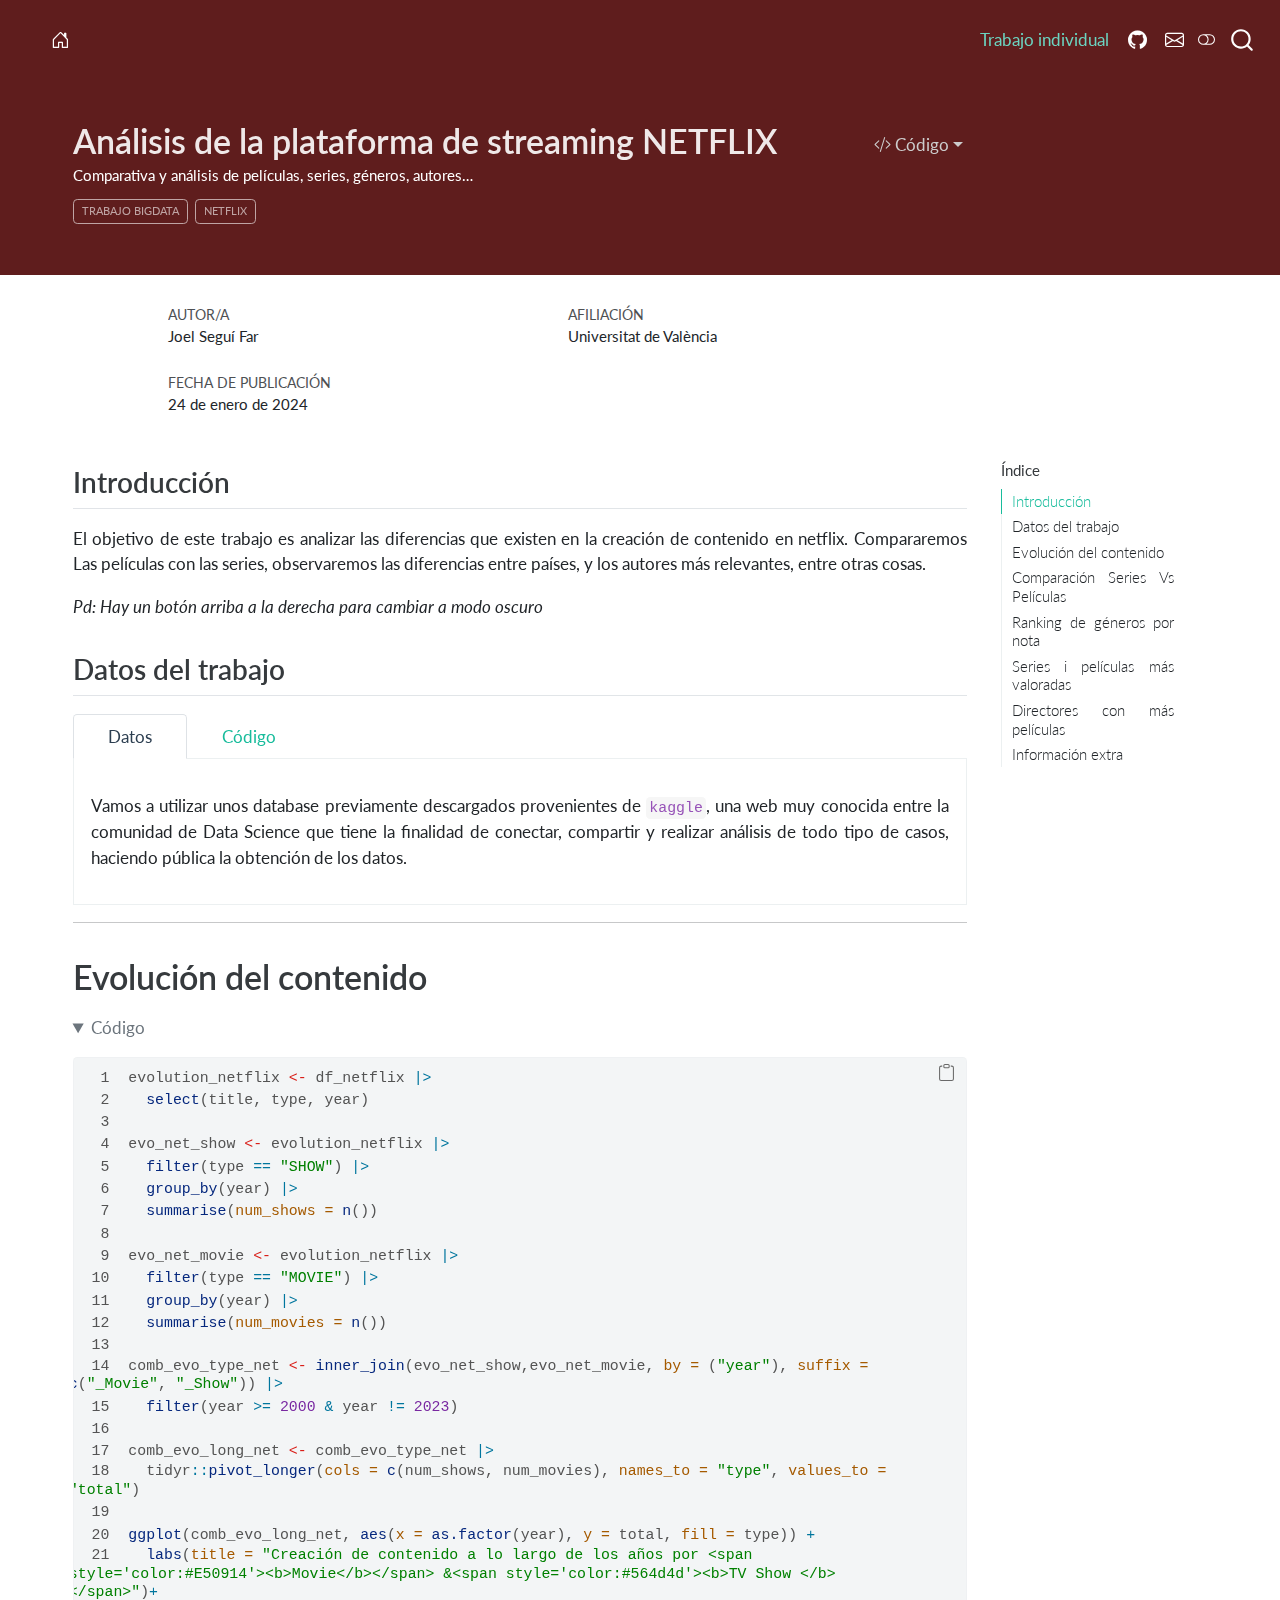
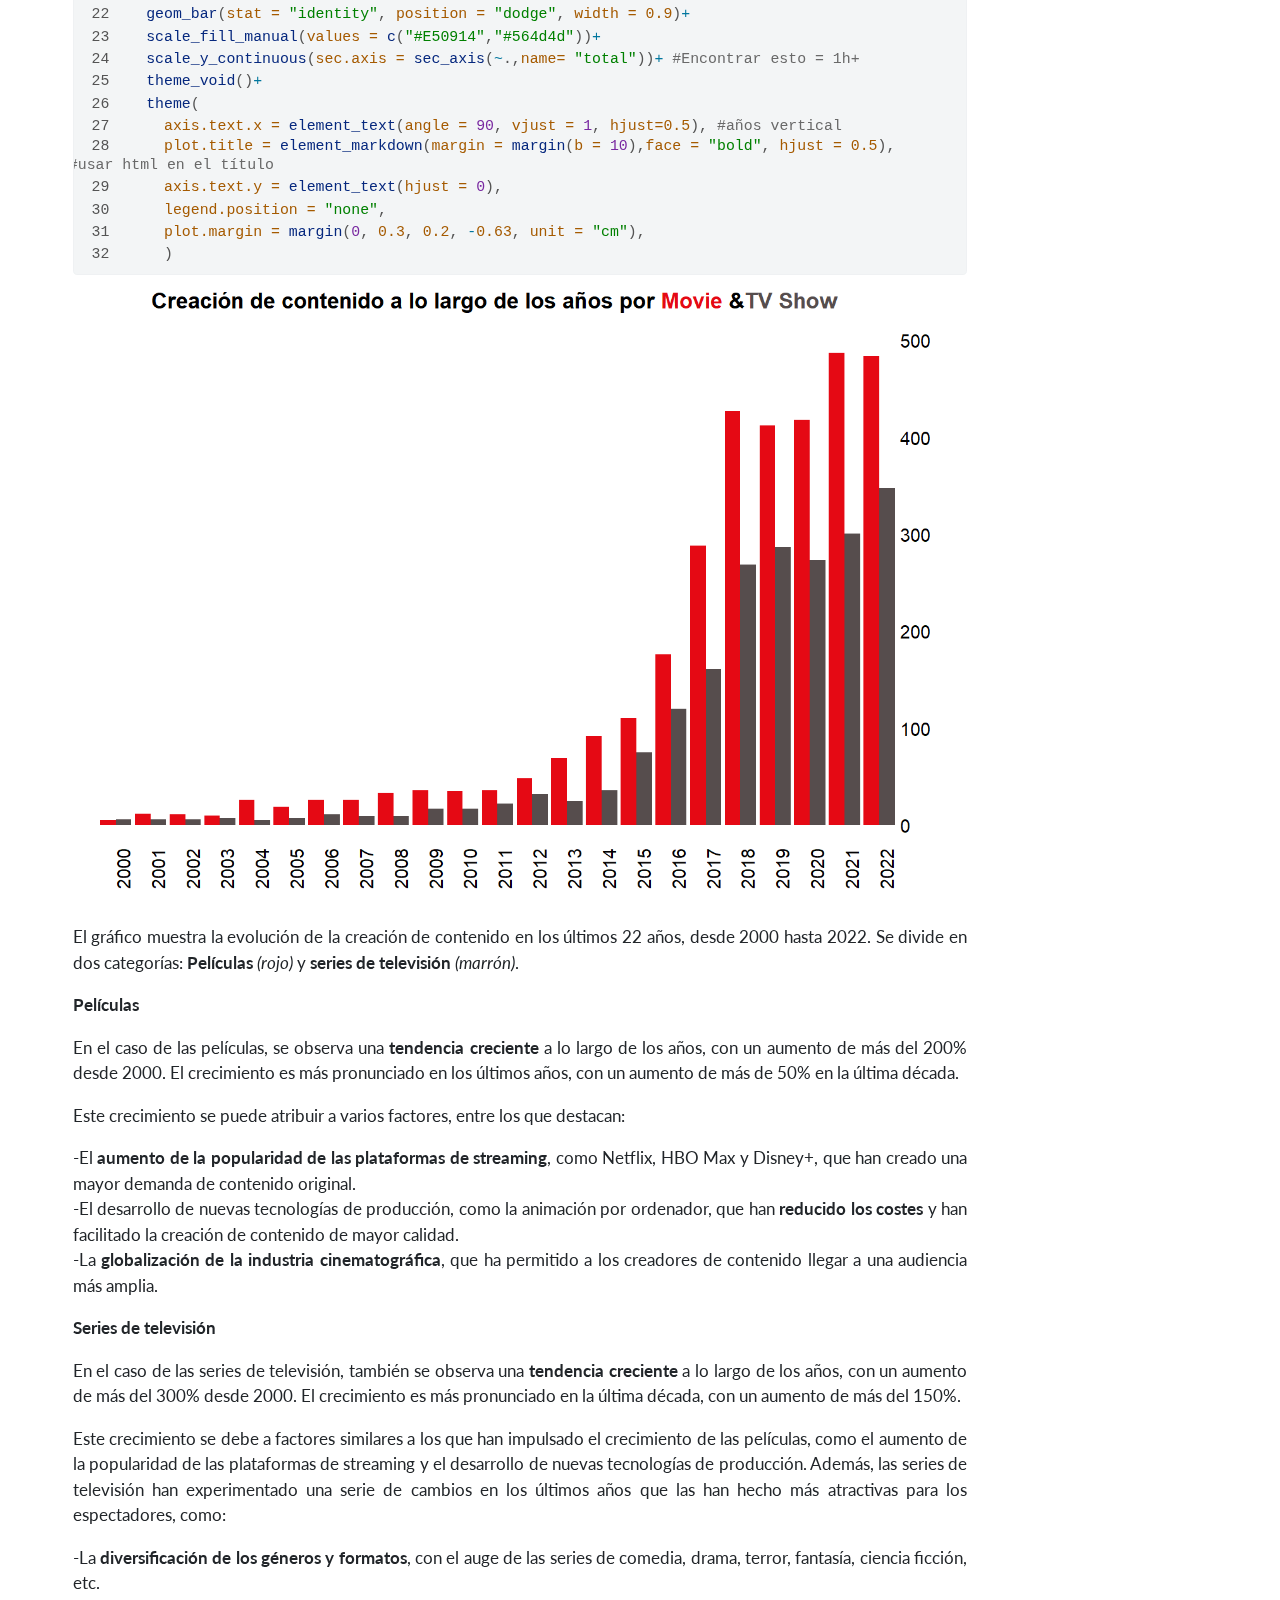
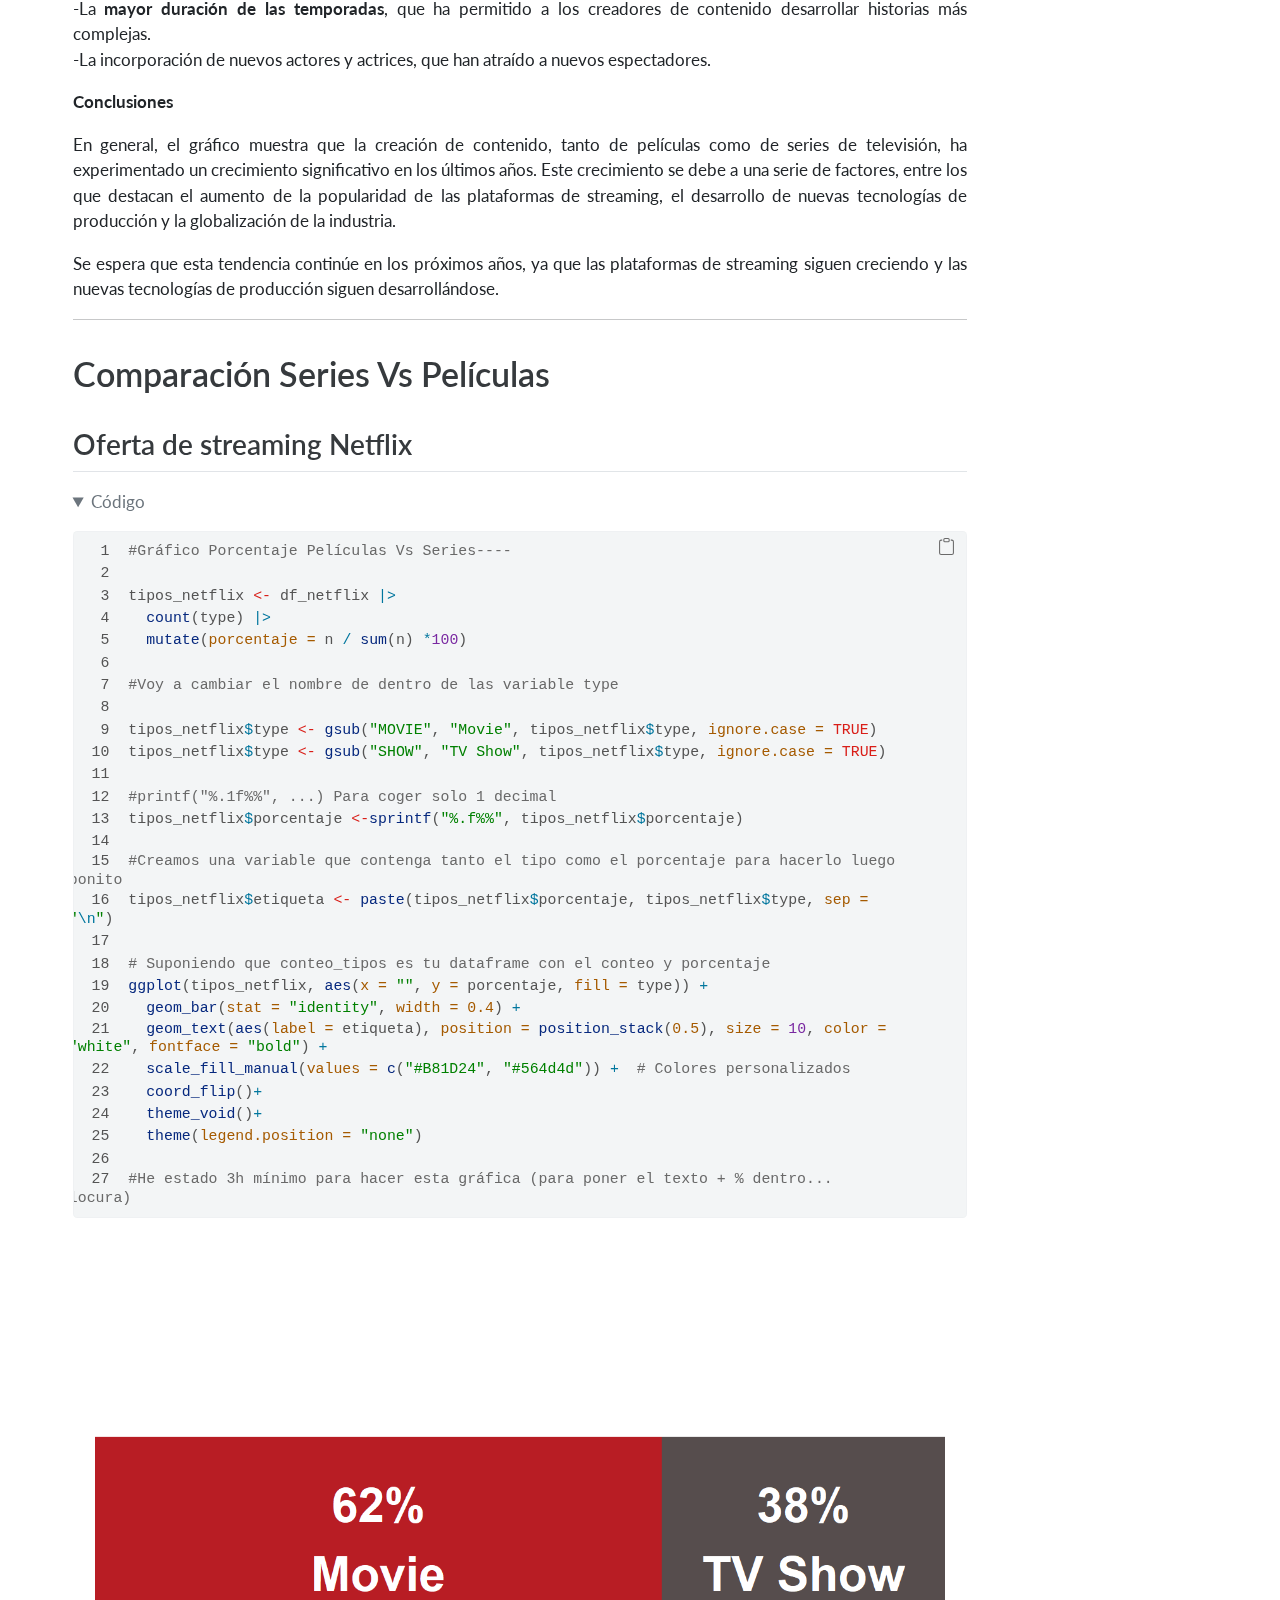
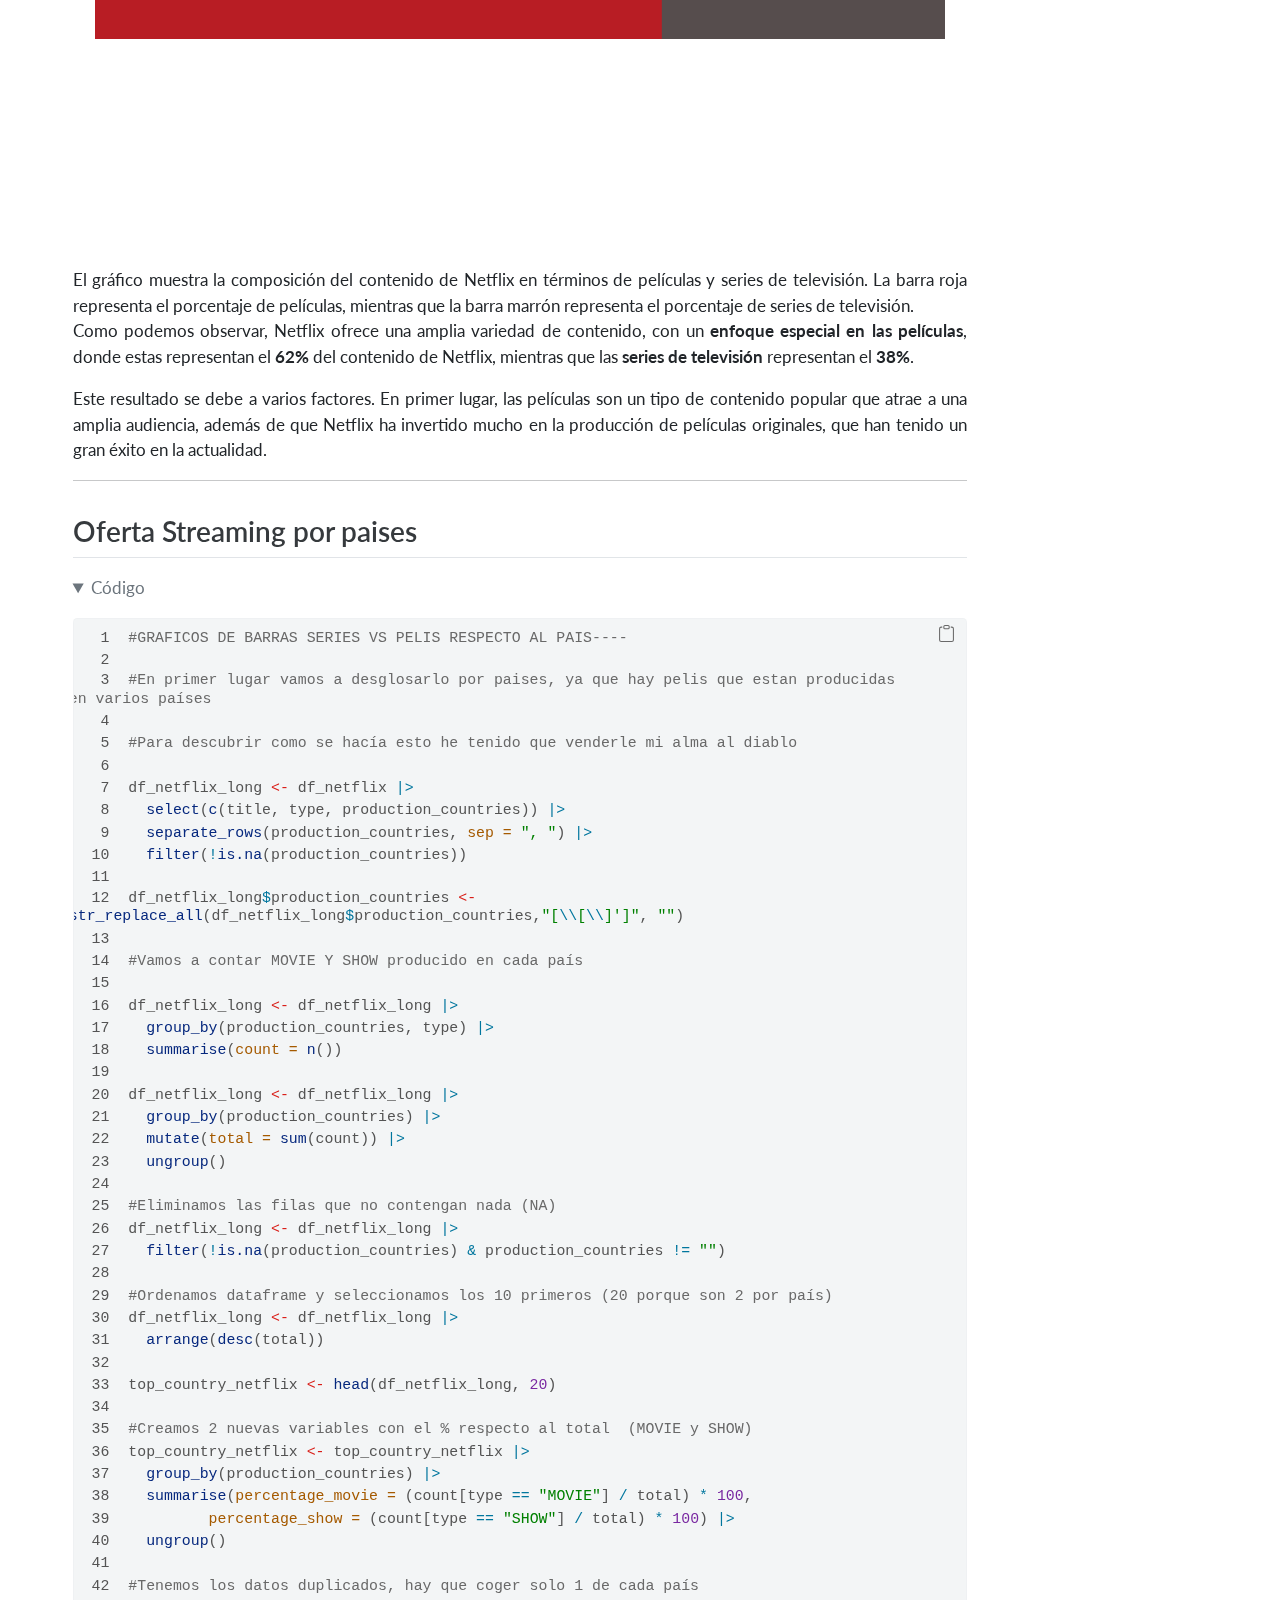
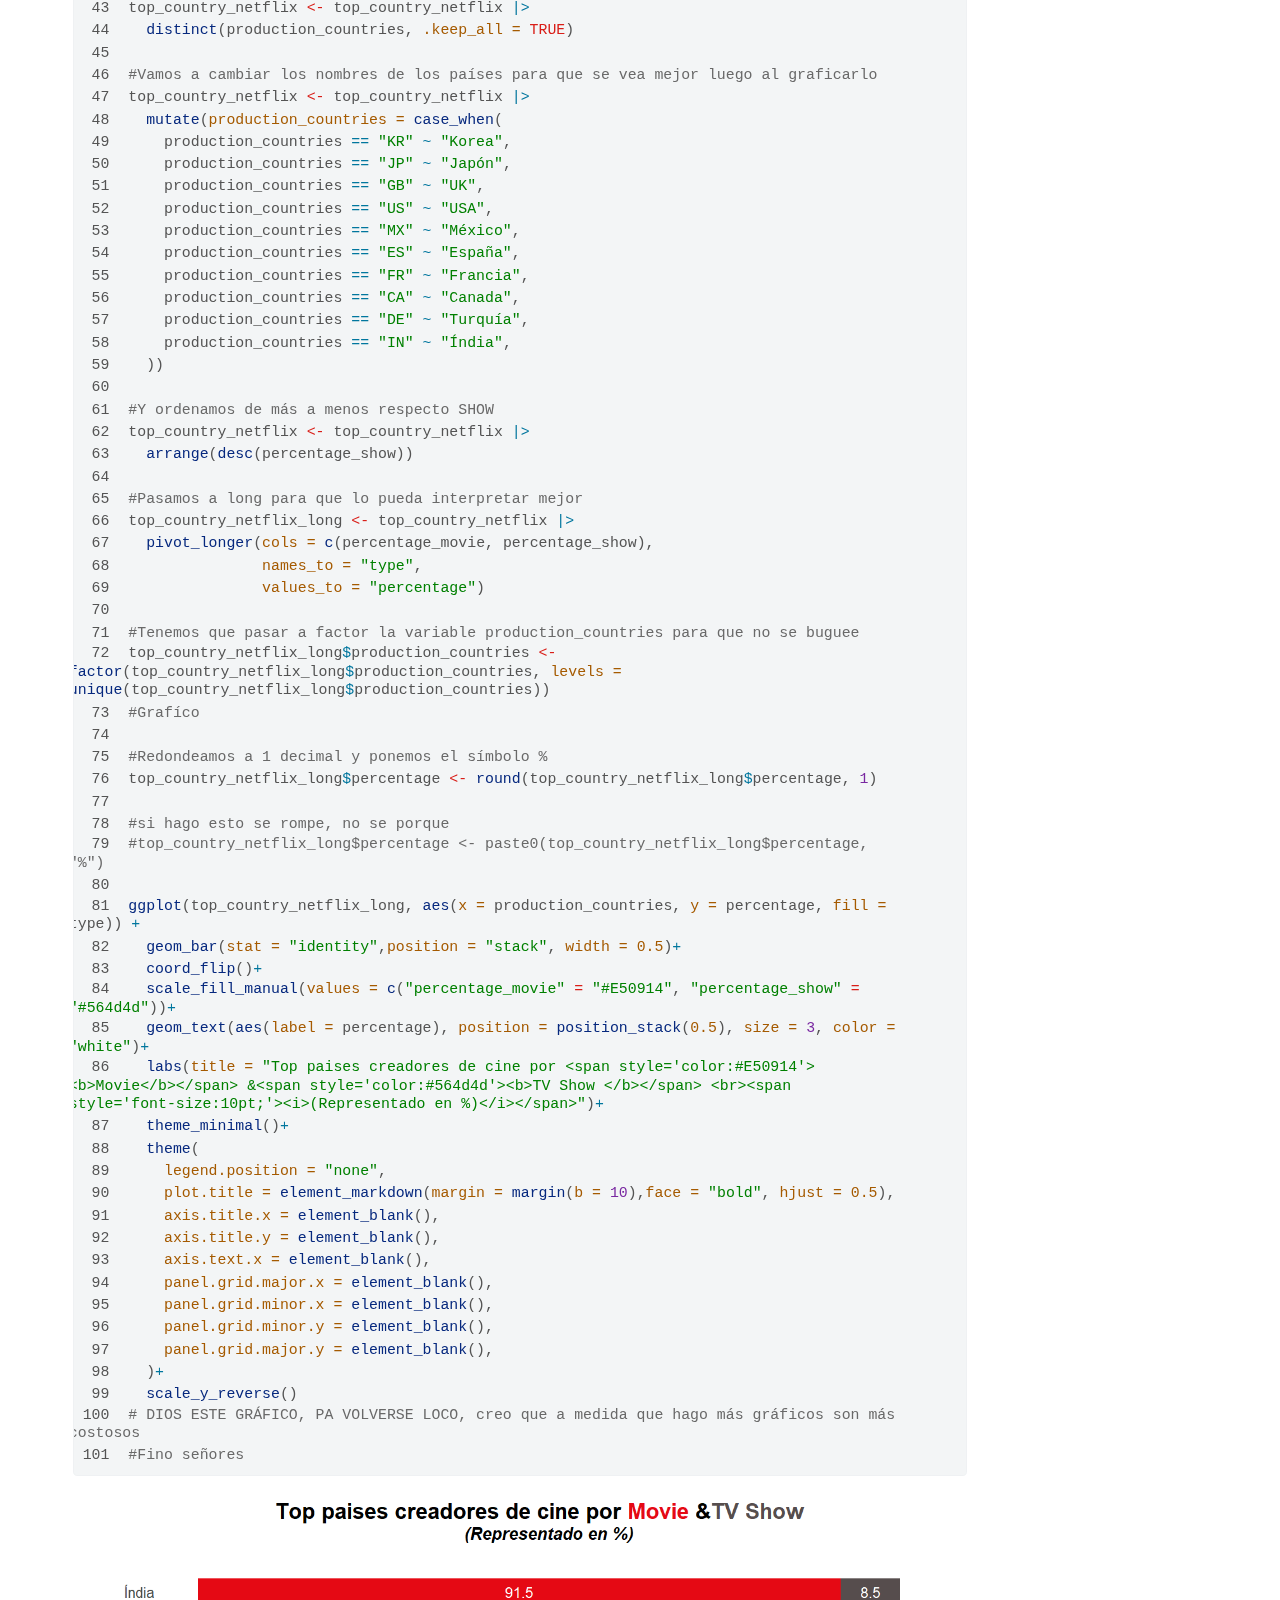
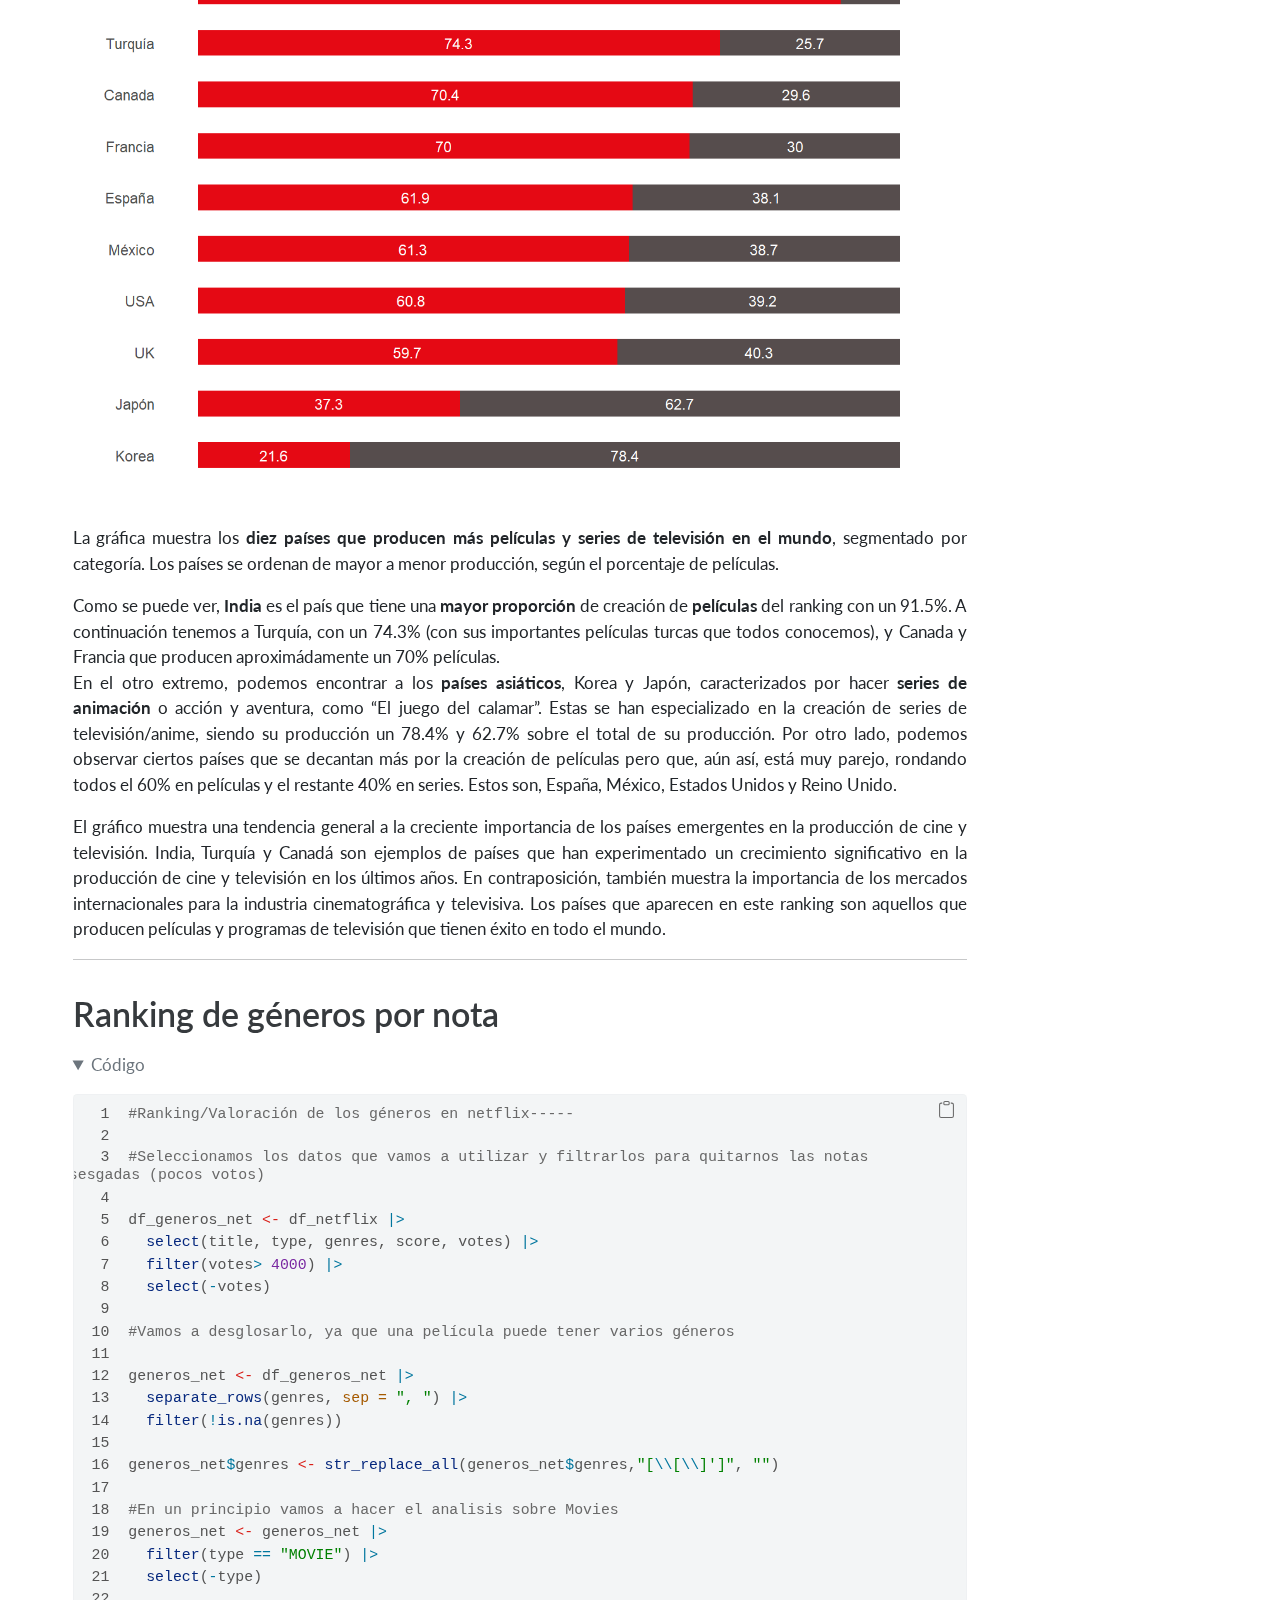
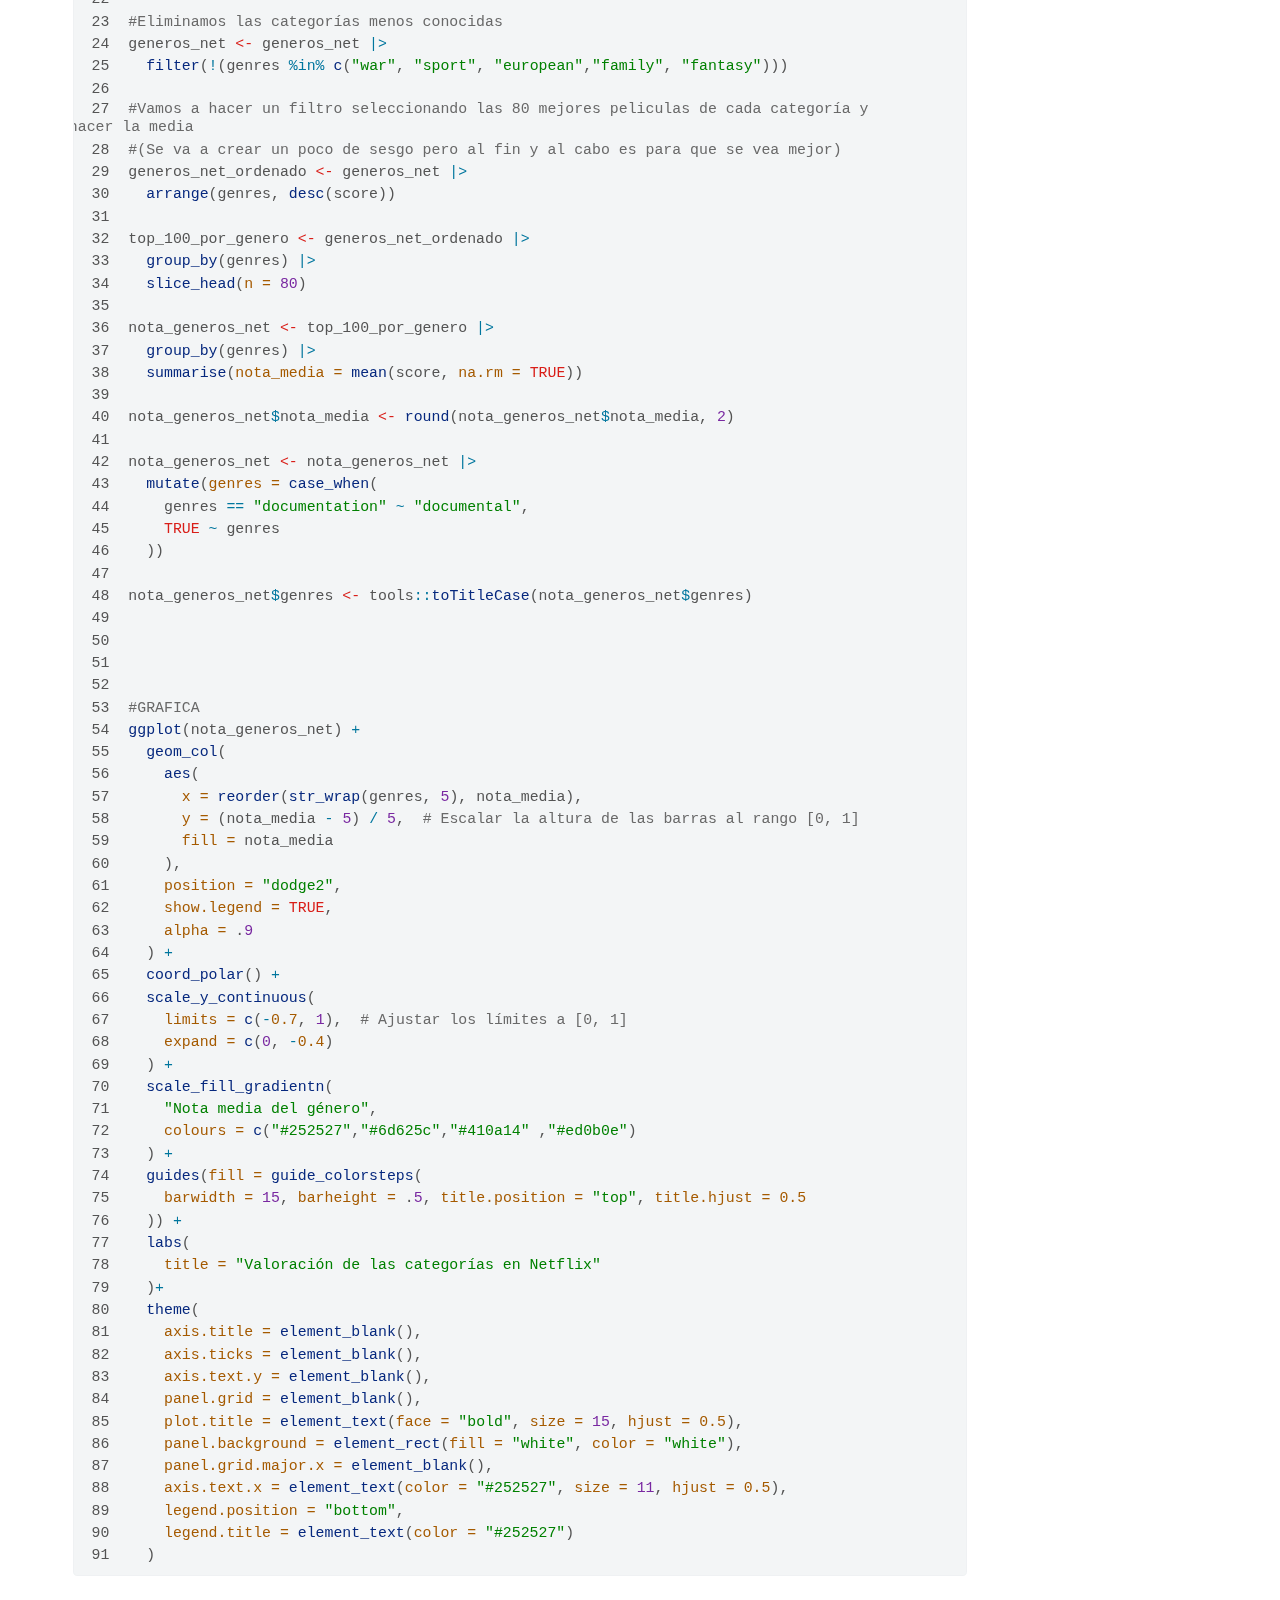
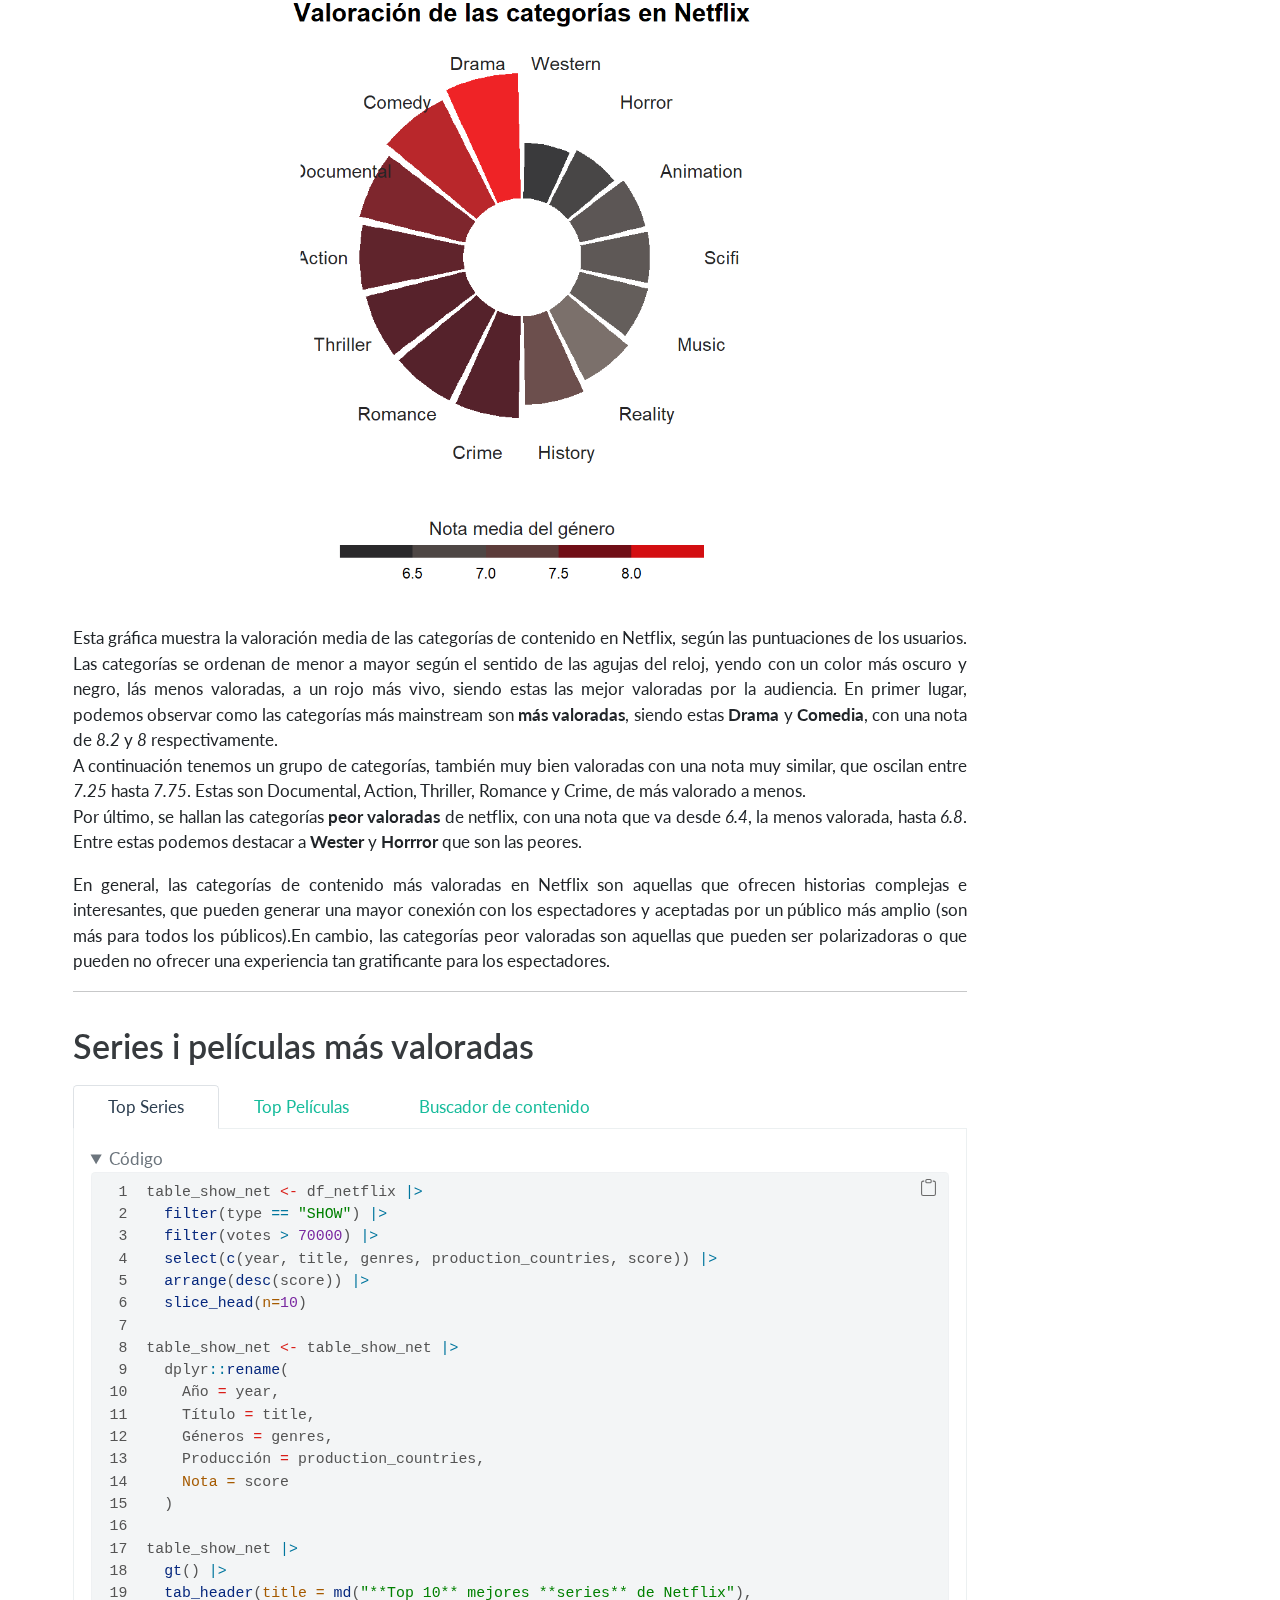
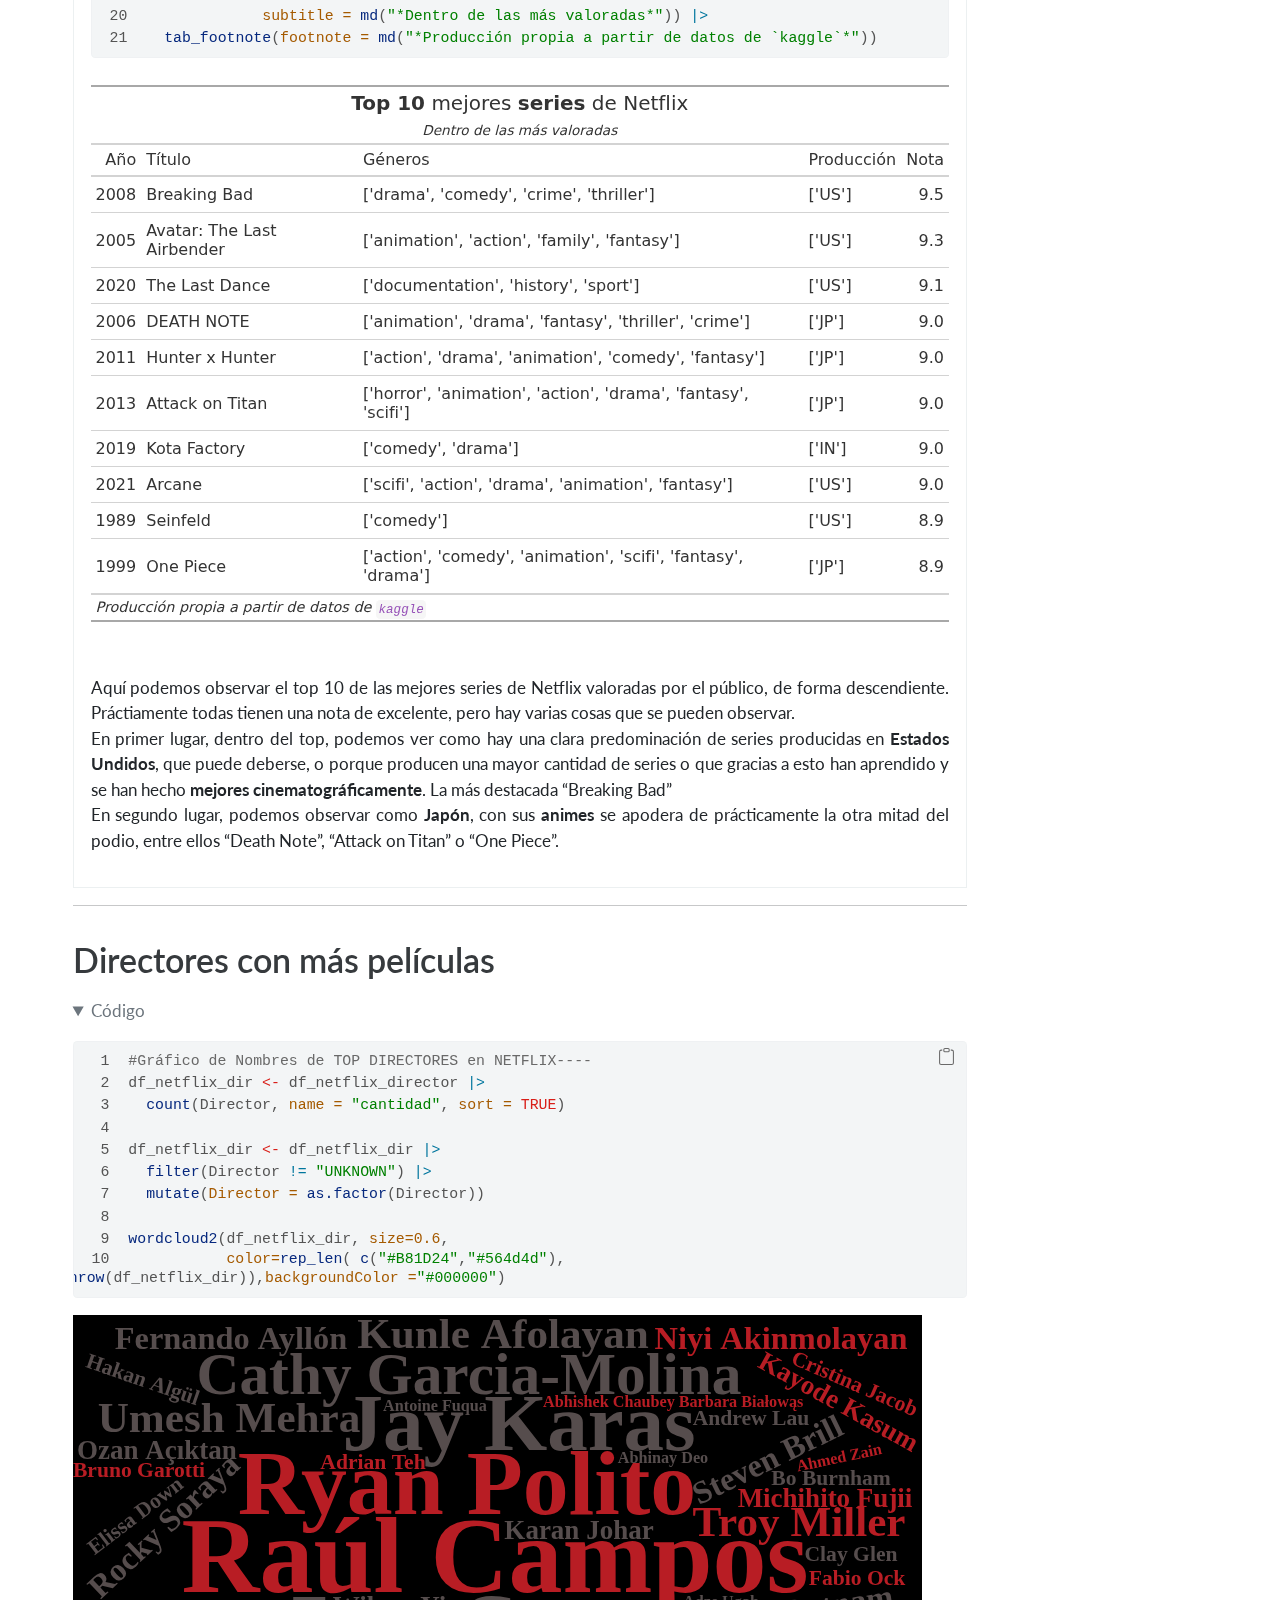
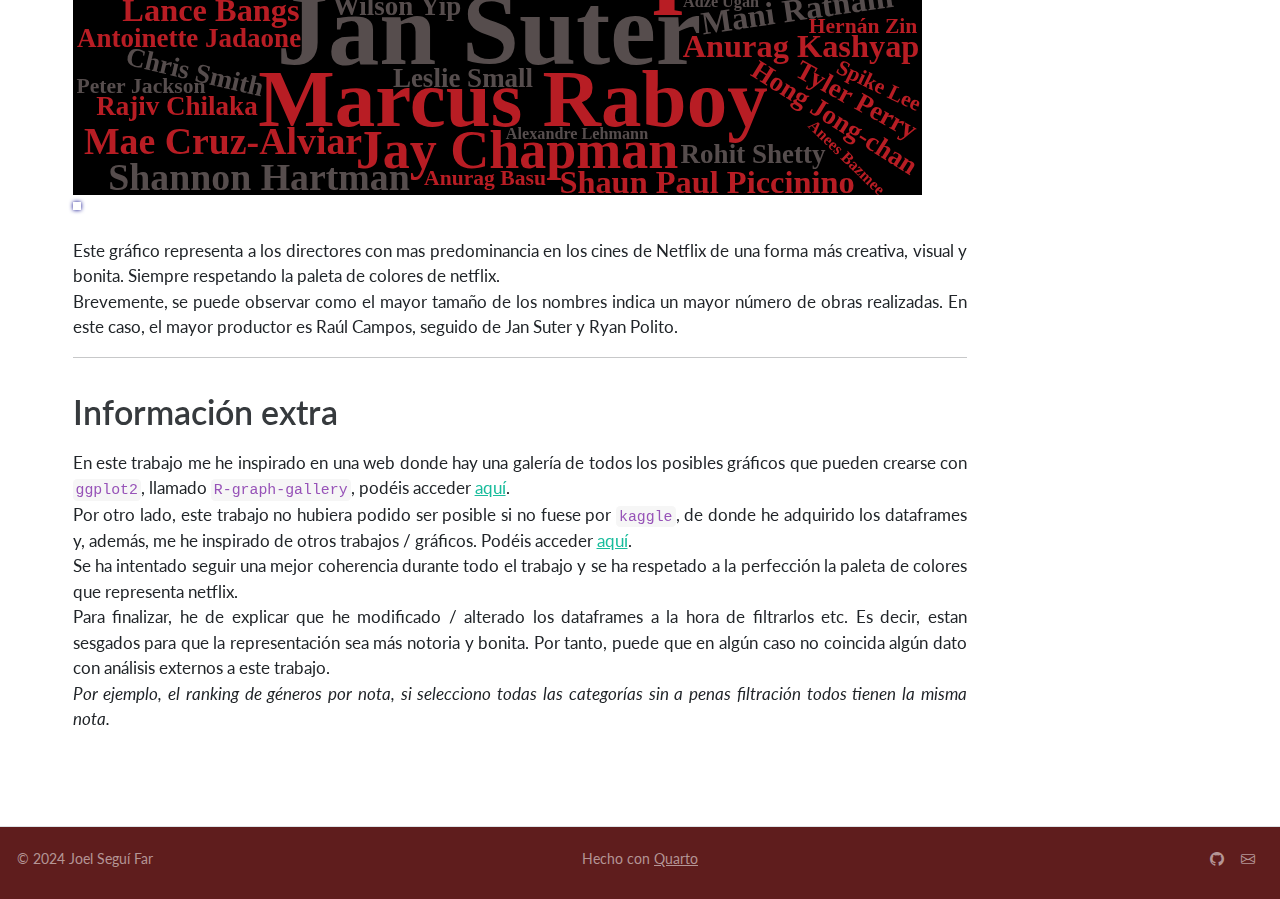
==== commit 30384589: "done" ====
--- a/docs/my_trabajo_BigData.html
+++ b/docs/my_trabajo_BigData.html
@@ -675,23 +675,23 @@
 <span id="cb6-21"><a href="#cb6-21"></a>  <span class="fu">tab_footnote</span>(<span class="at">footnote =</span> <span class="fu">md</span>(<span class="st">"*Producción propia a partir de datos de `kaggle`*"</span>))</span></code><button title="Copiar al portapapeles" class="code-copy-button"><i class="bi"></i></button></pre></div>
 </details><div class="cell-output-display">
 
-<div id="amvgitrpmz" style="padding-left:0px;padding-right:0px;padding-top:10px;padding-bottom:10px;overflow-x:auto;overflow-y:auto;width:auto;height:auto;">
-<style>#amvgitrpmz table {
+<div id="rkwftbygxh" style="padding-left:0px;padding-right:0px;padding-top:10px;padding-bottom:10px;overflow-x:auto;overflow-y:auto;width:auto;height:auto;">
+<style>#rkwftbygxh table {
   font-family: system-ui, 'Segoe UI', Roboto, Helvetica, Arial, sans-serif, 'Apple Color Emoji', 'Segoe UI Emoji', 'Segoe UI Symbol', 'Noto Color Emoji';
   -webkit-font-smoothing: antialiased;
   -moz-osx-font-smoothing: grayscale;
 }
 
-#amvgitrpmz thead, #amvgitrpmz tbody, #amvgitrpmz tfoot, #amvgitrpmz tr, #amvgitrpmz td, #amvgitrpmz th {
+#rkwftbygxh thead, #rkwftbygxh tbody, #rkwftbygxh tfoot, #rkwftbygxh tr, #rkwftbygxh td, #rkwftbygxh th {
   border-style: none;
 }
 
-#amvgitrpmz p {
+#rkwftbygxh p {
   margin: 0;
   padding: 0;
 }
 
-#amvgitrpmz .gt_table {
+#rkwftbygxh .gt_table {
   display: table;
   border-collapse: collapse;
   line-height: normal;
@@ -717,12 +717,12 @@
   border-left-color: #D3D3D3;
 }
 
-#amvgitrpmz .gt_caption {
+#rkwftbygxh .gt_caption {
   padding-top: 4px;
   padding-bottom: 4px;
 }
 
-#amvgitrpmz .gt_title {
+#rkwftbygxh .gt_title {
   color: #333333;
   font-size: 125%;
   font-weight: initial;
@@ -734,7 +734,7 @@
   border-bottom-width: 0;
 }
 
-#amvgitrpmz .gt_subtitle {
+#rkwftbygxh .gt_subtitle {
   color: #333333;
   font-size: 85%;
   font-weight: initial;
@@ -746,7 +746,7 @@
   border-top-width: 0;
 }
 
-#amvgitrpmz .gt_heading {
+#rkwftbygxh .gt_heading {
   background-color: #FFFFFF;
   text-align: center;
   border-bottom-color: #FFFFFF;
@@ -758,13 +758,13 @@
   border-right-color: #D3D3D3;
 }
 
-#amvgitrpmz .gt_bottom_border {
+#rkwftbygxh .gt_bottom_border {
   border-bottom-style: solid;
   border-bottom-width: 2px;
   border-bottom-color: #D3D3D3;
 }
 
-#amvgitrpmz .gt_col_headings {
+#rkwftbygxh .gt_col_headings {
   border-top-style: solid;
   border-top-width: 2px;
   border-top-color: #D3D3D3;
@@ -779,7 +779,7 @@
   border-right-color: #D3D3D3;
 }
 
-#amvgitrpmz .gt_col_heading {
+#rkwftbygxh .gt_col_heading {
   color: #333333;
   background-color: #FFFFFF;
   font-size: 100%;
@@ -799,7 +799,7 @@
   overflow-x: hidden;
 }
 
-#amvgitrpmz .gt_column_spanner_outer {
+#rkwftbygxh .gt_column_spanner_outer {
   color: #333333;
   background-color: #FFFFFF;
   font-size: 100%;
@@ -811,15 +811,15 @@
   padding-right: 4px;
 }
 
-#amvgitrpmz .gt_column_spanner_outer:first-child {
+#rkwftbygxh .gt_column_spanner_outer:first-child {
   padding-left: 0;
 }
 
-#amvgitrpmz .gt_column_spanner_outer:last-child {
+#rkwftbygxh .gt_column_spanner_outer:last-child {
   padding-right: 0;
 }
 
-#amvgitrpmz .gt_column_spanner {
+#rkwftbygxh .gt_column_spanner {
   border-bottom-style: solid;
   border-bottom-width: 2px;
   border-bottom-color: #D3D3D3;
@@ -831,11 +831,11 @@
   width: 100%;
 }
 
-#amvgitrpmz .gt_spanner_row {
+#rkwftbygxh .gt_spanner_row {
   border-bottom-style: hidden;
 }
 
-#amvgitrpmz .gt_group_heading {
+#rkwftbygxh .gt_group_heading {
   padding-top: 8px;
   padding-bottom: 8px;
   padding-left: 5px;
@@ -861,7 +861,7 @@
   text-align: left;
 }
 
-#amvgitrpmz .gt_empty_group_heading {
+#rkwftbygxh .gt_empty_group_heading {
   padding: 0.5px;
   color: #333333;
   background-color: #FFFFFF;
@@ -876,15 +876,15 @@
   vertical-align: middle;
 }
 
-#amvgitrpmz .gt_from_md > :first-child {
+#rkwftbygxh .gt_from_md > :first-child {
   margin-top: 0;
 }
 
-#amvgitrpmz .gt_from_md > :last-child {
+#rkwftbygxh .gt_from_md > :last-child {
   margin-bottom: 0;
 }
 
-#amvgitrpmz .gt_row {
+#rkwftbygxh .gt_row {
   padding-top: 8px;
   padding-bottom: 8px;
   padding-left: 5px;
@@ -903,7 +903,7 @@
   overflow-x: hidden;
 }
 
-#amvgitrpmz .gt_stub {
+#rkwftbygxh .gt_stub {
   color: #333333;
   background-color: #FFFFFF;
   font-size: 100%;
@@ -916,7 +916,7 @@
   padding-right: 5px;
 }
 
-#amvgitrpmz .gt_stub_row_group {
+#rkwftbygxh .gt_stub_row_group {
   color: #333333;
   background-color: #FFFFFF;
   font-size: 100%;
@@ -930,15 +930,15 @@
   vertical-align: top;
 }
 
-#amvgitrpmz .gt_row_group_first td {
+#rkwftbygxh .gt_row_group_first td {
   border-top-width: 2px;
 }
 
-#amvgitrpmz .gt_row_group_first th {
+#rkwftbygxh .gt_row_group_first th {
   border-top-width: 2px;
 }
 
-#amvgitrpmz .gt_summary_row {
+#rkwftbygxh .gt_summary_row {
   color: #333333;
   background-color: #FFFFFF;
   text-transform: inherit;
@@ -948,16 +948,16 @@
   padding-right: 5px;
 }
 
-#amvgitrpmz .gt_first_summary_row {
+#rkwftbygxh .gt_first_summary_row {
   border-top-style: solid;
   border-top-color: #D3D3D3;
 }
 
-#amvgitrpmz .gt_first_summary_row.thick {
+#rkwftbygxh .gt_first_summary_row.thick {
   border-top-width: 2px;
 }
 
-#amvgitrpmz .gt_last_summary_row {
+#rkwftbygxh .gt_last_summary_row {
   padding-top: 8px;
   padding-bottom: 8px;
   padding-left: 5px;
@@ -967,7 +967,7 @@
   border-bottom-color: #D3D3D3;
 }
 
-#amvgitrpmz .gt_grand_summary_row {
+#rkwftbygxh .gt_grand_summary_row {
   color: #333333;
   background-color: #FFFFFF;
   text-transform: inherit;
@@ -977,7 +977,7 @@
   padding-right: 5px;
 }
 
-#amvgitrpmz .gt_first_grand_summary_row {
+#rkwftbygxh .gt_first_grand_summary_row {
   padding-top: 8px;
   padding-bottom: 8px;
   padding-left: 5px;
@@ -987,7 +987,7 @@
   border-top-color: #D3D3D3;
 }
 
-#amvgitrpmz .gt_last_grand_summary_row_top {
+#rkwftbygxh .gt_last_grand_summary_row_top {
   padding-top: 8px;
   padding-bottom: 8px;
   padding-left: 5px;
@@ -997,11 +997,11 @@
   border-bottom-color: #D3D3D3;
 }
 
-#amvgitrpmz .gt_striped {
+#rkwftbygxh .gt_striped {
   background-color: rgba(128, 128, 128, 0.05);
 }
 
-#amvgitrpmz .gt_table_body {
+#rkwftbygxh .gt_table_body {
   border-top-style: solid;
   border-top-width: 2px;
   border-top-color: #D3D3D3;
@@ -1010,7 +1010,7 @@
   border-bottom-color: #D3D3D3;
 }
 
-#amvgitrpmz .gt_footnotes {
+#rkwftbygxh .gt_footnotes {
   color: #333333;
   background-color: #FFFFFF;
   border-bottom-style: none;
@@ -1024,7 +1024,7 @@
   border-right-color: #D3D3D3;
 }
 
-#amvgitrpmz .gt_footnote {
+#rkwftbygxh .gt_footnote {
   margin: 0px;
   font-size: 90%;
   padding-top: 4px;
@@ -1033,7 +1033,7 @@
   padding-right: 5px;
 }
 
-#amvgitrpmz .gt_sourcenotes {
+#rkwftbygxh .gt_sourcenotes {
   color: #333333;
   background-color: #FFFFFF;
   border-bottom-style: none;
@@ -1047,7 +1047,7 @@
   border-right-color: #D3D3D3;
 }
 
-#amvgitrpmz .gt_sourcenote {
+#rkwftbygxh .gt_sourcenote {
   font-size: 90%;
   padding-top: 4px;
   padding-bottom: 4px;
@@ -1055,63 +1055,63 @@
   padding-right: 5px;
 }
 
-#amvgitrpmz .gt_left {
+#rkwftbygxh .gt_left {
   text-align: left;
 }
 
-#amvgitrpmz .gt_center {
+#rkwftbygxh .gt_center {
   text-align: center;
 }
 
-#amvgitrpmz .gt_right {
+#rkwftbygxh .gt_right {
   text-align: right;
   font-variant-numeric: tabular-nums;
 }
 
-#amvgitrpmz .gt_font_normal {
+#rkwftbygxh .gt_font_normal {
   font-weight: normal;
 }
 
-#amvgitrpmz .gt_font_bold {
+#rkwftbygxh .gt_font_bold {
   font-weight: bold;
 }
 
-#amvgitrpmz .gt_font_italic {
+#rkwftbygxh .gt_font_italic {
   font-style: italic;
 }
 
-#amvgitrpmz .gt_super {
+#rkwftbygxh .gt_super {
   font-size: 65%;
 }
 
-#amvgitrpmz .gt_footnote_marks {
+#rkwftbygxh .gt_footnote_marks {
   font-size: 75%;
   vertical-align: 0.4em;
   position: initial;
 }
 
-#amvgitrpmz .gt_asterisk {
+#rkwftbygxh .gt_asterisk {
   font-size: 100%;
   vertical-align: 0;
 }
 
-#amvgitrpmz .gt_indent_1 {
+#rkwftbygxh .gt_indent_1 {
   text-indent: 5px;
 }
 
-#amvgitrpmz .gt_indent_2 {
+#rkwftbygxh .gt_indent_2 {
   text-indent: 10px;
 }
 
-#amvgitrpmz .gt_indent_3 {
+#rkwftbygxh .gt_indent_3 {
   text-indent: 15px;
 }
 
-#amvgitrpmz .gt_indent_4 {
+#rkwftbygxh .gt_indent_4 {
   text-indent: 20px;
 }
 
-#amvgitrpmz .gt_indent_5 {
+#rkwftbygxh .gt_indent_5 {
   text-indent: 25px;
 }
 </style>
@@ -1238,23 +1238,23 @@
 <span id="cb7-20"><a href="#cb7-20"></a>  <span class="fu">tab_footnote</span>(<span class="at">footnote =</span> <span class="fu">md</span>(<span class="st">"*Producción propia a partir de datos de `kaggle`*"</span>))</span></code><button title="Copiar al portapapeles" class="code-copy-button"><i class="bi"></i></button></pre></div>
 </details><div class="cell-output-display">
 
-<div id="lboacqxvhz" style="padding-left:0px;padding-right:0px;padding-top:10px;padding-bottom:10px;overflow-x:auto;overflow-y:auto;width:auto;height:auto;">
-<style>#lboacqxvhz table {
+<div id="rdyqfwpelb" style="padding-left:0px;padding-right:0px;padding-top:10px;padding-bottom:10px;overflow-x:auto;overflow-y:auto;width:auto;height:auto;">
+<style>#rdyqfwpelb table {
   font-family: system-ui, 'Segoe UI', Roboto, Helvetica, Arial, sans-serif, 'Apple Color Emoji', 'Segoe UI Emoji', 'Segoe UI Symbol', 'Noto Color Emoji';
   -webkit-font-smoothing: antialiased;
   -moz-osx-font-smoothing: grayscale;
 }
 
-#lboacqxvhz thead, #lboacqxvhz tbody, #lboacqxvhz tfoot, #lboacqxvhz tr, #lboacqxvhz td, #lboacqxvhz th {
+#rdyqfwpelb thead, #rdyqfwpelb tbody, #rdyqfwpelb tfoot, #rdyqfwpelb tr, #rdyqfwpelb td, #rdyqfwpelb th {
   border-style: none;
 }
 
-#lboacqxvhz p {
+#rdyqfwpelb p {
   margin: 0;
   padding: 0;
 }
 
-#lboacqxvhz .gt_table {
+#rdyqfwpelb .gt_table {
   display: table;
   border-collapse: collapse;
   line-height: normal;
@@ -1280,12 +1280,12 @@
   border-left-color: #D3D3D3;
 }
 
-#lboacqxvhz .gt_caption {
+#rdyqfwpelb .gt_caption {
   padding-top: 4px;
   padding-bottom: 4px;
 }
 
-#lboacqxvhz .gt_title {
+#rdyqfwpelb .gt_title {
   color: #333333;
   font-size: 125%;
   font-weight: initial;
@@ -1297,7 +1297,7 @@
   border-bottom-width: 0;
 }
 
-#lboacqxvhz .gt_subtitle {
+#rdyqfwpelb .gt_subtitle {
   color: #333333;
   font-size: 85%;
   font-weight: initial;
@@ -1309,7 +1309,7 @@
   border-top-width: 0;
 }
 
-#lboacqxvhz .gt_heading {
+#rdyqfwpelb .gt_heading {
   background-color: #FFFFFF;
   text-align: center;
   border-bottom-color: #FFFFFF;
@@ -1321,13 +1321,13 @@
   border-right-color: #D3D3D3;
 }
 
-#lboacqxvhz .gt_bottom_border {
+#rdyqfwpelb .gt_bottom_border {
   border-bottom-style: solid;
   border-bottom-width: 2px;
   border-bottom-color: #D3D3D3;
 }
 
-#lboacqxvhz .gt_col_headings {
+#rdyqfwpelb .gt_col_headings {
   border-top-style: solid;
   border-top-width: 2px;
   border-top-color: #D3D3D3;
@@ -1342,7 +1342,7 @@
   border-right-color: #D3D3D3;
 }
 
-#lboacqxvhz .gt_col_heading {
+#rdyqfwpelb .gt_col_heading {
   color: #333333;
   background-color: #FFFFFF;
   font-size: 100%;
@@ -1362,7 +1362,7 @@
   overflow-x: hidden;
 }
 
-#lboacqxvhz .gt_column_spanner_outer {
+#rdyqfwpelb .gt_column_spanner_outer {
   color: #333333;
   background-color: #FFFFFF;
   font-size: 100%;
@@ -1374,15 +1374,15 @@
   padding-right: 4px;
 }
 
-#lboacqxvhz .gt_column_spanner_outer:first-child {
+#rdyqfwpelb .gt_column_spanner_outer:first-child {
   padding-left: 0;
 }
 
-#lboacqxvhz .gt_column_spanner_outer:last-child {
+#rdyqfwpelb .gt_column_spanner_outer:last-child {
   padding-right: 0;
 }
 
-#lboacqxvhz .gt_column_spanner {
+#rdyqfwpelb .gt_column_spanner {
   border-bottom-style: solid;
   border-bottom-width: 2px;
   border-bottom-color: #D3D3D3;
@@ -1394,11 +1394,11 @@
   width: 100%;
 }
 
-#lboacqxvhz .gt_spanner_row {
+#rdyqfwpelb .gt_spanner_row {
   border-bottom-style: hidden;
 }
 
-#lboacqxvhz .gt_group_heading {
+#rdyqfwpelb .gt_group_heading {
   padding-top: 8px;
   padding-bottom: 8px;
   padding-left: 5px;
@@ -1424,7 +1424,7 @@
   text-align: left;
 }
 
-#lboacqxvhz .gt_empty_group_heading {
+#rdyqfwpelb .gt_empty_group_heading {
   padding: 0.5px;
   color: #333333;
   background-color: #FFFFFF;
@@ -1439,15 +1439,15 @@
   vertical-align: middle;
 }
 
-#lboacqxvhz .gt_from_md > :first-child {
+#rdyqfwpelb .gt_from_md > :first-child {
   margin-top: 0;
 }
 
-#lboacqxvhz .gt_from_md > :last-child {
+#rdyqfwpelb .gt_from_md > :last-child {
   margin-bottom: 0;
 }
 
-#lboacqxvhz .gt_row {
+#rdyqfwpelb .gt_row {
   padding-top: 8px;
   padding-bottom: 8px;
   padding-left: 5px;
@@ -1466,7 +1466,7 @@
   overflow-x: hidden;
 }
 
-#lboacqxvhz .gt_stub {
+#rdyqfwpelb .gt_stub {
   color: #333333;
   background-color: #FFFFFF;
   font-size: 100%;
@@ -1479,7 +1479,7 @@
   padding-right: 5px;
 }
 
-#lboacqxvhz .gt_stub_row_group {
+#rdyqfwpelb .gt_stub_row_group {
   color: #333333;
   background-color: #FFFFFF;
   font-size: 100%;
@@ -1493,15 +1493,15 @@
   vertical-align: top;
 }
 
-#lboacqxvhz .gt_row_group_first td {
+#rdyqfwpelb .gt_row_group_first td {
   border-top-width: 2px;
 }
 
-#lboacqxvhz .gt_row_group_first th {
+#rdyqfwpelb .gt_row_group_first th {
   border-top-width: 2px;
 }
 
-#lboacqxvhz .gt_summary_row {
+#rdyqfwpelb .gt_summary_row {
   color: #333333;
   background-color: #FFFFFF;
   text-transform: inherit;
@@ -1511,16 +1511,16 @@
   padding-right: 5px;
 }
 
-#lboacqxvhz .gt_first_summary_row {
+#rdyqfwpelb .gt_first_summary_row {
   border-top-style: solid;
   border-top-color: #D3D3D3;
 }
 
-#lboacqxvhz .gt_first_summary_row.thick {
+#rdyqfwpelb .gt_first_summary_row.thick {
   border-top-width: 2px;
 }
 
-#lboacqxvhz .gt_last_summary_row {
+#rdyqfwpelb .gt_last_summary_row {
   padding-top: 8px;
   padding-bottom: 8px;
   padding-left: 5px;
@@ -1530,7 +1530,7 @@
   border-bottom-color: #D3D3D3;
 }
 
-#lboacqxvhz .gt_grand_summary_row {
+#rdyqfwpelb .gt_grand_summary_row {
   color: #333333;
   background-color: #FFFFFF;
   text-transform: inherit;
@@ -1540,7 +1540,7 @@
   padding-right: 5px;
 }
 
-#lboacqxvhz .gt_first_grand_summary_row {
+#rdyqfwpelb .gt_first_grand_summary_row {
   padding-top: 8px;
   padding-bottom: 8px;
   padding-left: 5px;
@@ -1550,7 +1550,7 @@
   border-top-color: #D3D3D3;
 }
 
-#lboacqxvhz .gt_last_grand_summary_row_top {
+#rdyqfwpelb .gt_last_grand_summary_row_top {
   padding-top: 8px;
   padding-bottom: 8px;
   padding-left: 5px;
@@ -1560,11 +1560,11 @@
   border-bottom-color: #D3D3D3;
 }
 
-#lboacqxvhz .gt_striped {
+#rdyqfwpelb .gt_striped {
   background-color: rgba(128, 128, 128, 0.05);
 }
 
-#lboacqxvhz .gt_table_body {
+#rdyqfwpelb .gt_table_body {
   border-top-style: solid;
   border-top-width: 2px;
   border-top-color: #D3D3D3;
@@ -1573,7 +1573,7 @@
   border-bottom-color: #D3D3D3;
 }
 
-#lboacqxvhz .gt_footnotes {
+#rdyqfwpelb .gt_footnotes {
   color: #333333;
   background-color: #FFFFFF;
   border-bottom-style: none;
@@ -1587,7 +1587,7 @@
   border-right-color: #D3D3D3;
 }
 
-#lboacqxvhz .gt_footnote {
+#rdyqfwpelb .gt_footnote {
   margin: 0px;
   font-size: 90%;
   padding-top: 4px;
@@ -1596,7 +1596,7 @@
   padding-right: 5px;
 }
 
-#lboacqxvhz .gt_sourcenotes {
+#rdyqfwpelb .gt_sourcenotes {
   color: #333333;
   background-color: #FFFFFF;
   border-bottom-style: none;
@@ -1610,7 +1610,7 @@
   border-right-color: #D3D3D3;
 }
 
-#lboacqxvhz .gt_sourcenote {
+#rdyqfwpelb .gt_sourcenote {
   font-size: 90%;
   padding-top: 4px;
   padding-bottom: 4px;
@@ -1618,63 +1618,63 @@
   padding-right: 5px;
 }
 
-#lboacqxvhz .gt_left {
+#rdyqfwpelb .gt_left {
   text-align: left;
 }
 
-#lboacqxvhz .gt_center {
+#rdyqfwpelb .gt_center {
   text-align: center;
 }
 
-#lboacqxvhz .gt_right {
+#rdyqfwpelb .gt_right {
   text-align: right;
   font-variant-numeric: tabular-nums;
 }
 
-#lboacqxvhz .gt_font_normal {
+#rdyqfwpelb .gt_font_normal {
   font-weight: normal;
 }
 
-#lboacqxvhz .gt_font_bold {
+#rdyqfwpelb .gt_font_bold {
   font-weight: bold;
 }
 
-#lboacqxvhz .gt_font_italic {
+#rdyqfwpelb .gt_font_italic {
   font-style: italic;
 }
 
-#lboacqxvhz .gt_super {
+#rdyqfwpelb .gt_super {
   font-size: 65%;
 }
 
-#lboacqxvhz .gt_footnote_marks {
+#rdyqfwpelb .gt_footnote_marks {
   font-size: 75%;
   vertical-align: 0.4em;
   position: initial;
 }
 
-#lboacqxvhz .gt_asterisk {
+#rdyqfwpelb .gt_asterisk {
   font-size: 100%;
   vertical-align: 0;
 }
 
-#lboacqxvhz .gt_indent_1 {
+#rdyqfwpelb .gt_indent_1 {
   text-indent: 5px;
 }
 
-#lboacqxvhz .gt_indent_2 {
+#rdyqfwpelb .gt_indent_2 {
   text-indent: 10px;
 }
 
-#lboacqxvhz .gt_indent_3 {
+#rdyqfwpelb .gt_indent_3 {
   text-indent: 15px;
 }
 
-#lboacqxvhz .gt_indent_4 {
+#rdyqfwpelb .gt_indent_4 {
   text-indent: 20px;
 }
 
-#lboacqxvhz .gt_indent_5 {
+#rdyqfwpelb .gt_indent_5 {
   text-indent: 25px;
 }
 </style>
@@ -1787,8 +1787,8 @@
 <span id="cb8-6"><a href="#cb8-6"></a><span class="fu">datatable</span>(df_buscar_net)</span></code><button title="Copiar al portapapeles" class="code-copy-button"><i class="bi"></i></button></pre></div>
 </details><div class="cell-output-display">
 
-<div class="datatables html-widget html-fill-item-overflow-hidden html-fill-item" id="htmlwidget-ec12bcb3d349a1a642b4" style="width:100%;height:auto;"></div>
-<script type="application/json" data-for="htmlwidget-ec12bcb3d349a1a642b4">{"x":{"filter":"none","vertical":false,"data":[["1","2","3","4","5","6","7","8","9","10","11","12","13","14","15","16","17","18","19","20","21","22","23","24","25","26","27","28","29","30","31","32","33","34","35","36","37","38","39","40","41","42","43","44","45","46","47","48","49","50","51","52","53","54","55","56","57","58","59","60","61","62","63","64","65","66","67","68","69","70","71","72","73","74","75","76","77","78","79","80","81","82","83","84","85","86","87","88","89","90","91","92","93","94","95","96","97","98","99","100","101","102","103","104","105","106","107","108","109","110","111","112","113","114","115","116","117","118","119","120","121","122","123","124","125","126","127","128","129","130","131","132","133","134","135","136","137","138","139","140","141","142","143","144","145","146","147","148","149","150","151","152","153","154","155","156","157","158","159","160","161","162","163","164","165","166","167","168","169","170","171","172","173","174","175","176","177","178","179","180","181","182","183","184","185","186","187","188","189","190","191","192","193","194","195","196","197","198","199","200","201","202","203","204","205","206","207","208","209","210","211","212","213","214","215","216","217","218","219","220","221","222","223","224","225","226","227","228","229","230","231","232","233","234","235","236","237","238","239","240","241","242","243","244","245","246","247","248","249","250","251","252","253","254","255","256","257","258","259","260","261","262","263","264","265","266","267","268","269","270","271","272","273","274","275","276","277","278","279","280","281","282","283","284","285","286","287","288","289","290","291","292","293","294","295","296","297","298","299","300","301","302","303","304","305","306","307","308","309","310","311","312","313","314","315","316","317","318","319","320","321","322","323","324","325","326","327","328","329","330","331","332","333","334","335","336","337","338","339","340","341","342","343","344","345","346","347","348","349","350","351","352","353","354","355","356","357","358","359","360","361","362","363","364","365","366","367","368","369","370","371","372","373","374","375","376","377","378","379","380","381","382","383","384","385","386","387","388","389","390","391","392","393","394","395","396","397","398","399","400","401","402","403","404","405","406","407","408","409","410","411","412","413","414","415","416","417","418","419","420","421","422","423","424","425","426","427","428","429","430","431","432","433","434","435","436","437","438","439","440","441","442","443","444","445","446","447","448","449","450","451","452","453","454","455","456","457","458","459","460","461","462","463","464","465","466","467","468","469","470","471","472","473","474","475","476","477","478","479","480","481","482","483","484","485","486","487","488","489","490","491","492","493","494","495","496","497","498","499","500","501","502","503","504","505","506","507","508","509","510","511","512","513","514","515","516","517","518","519","520","521","522","523","524","525","526","527","528","529","530","531","532","533","534","535","536","537","538","539","540","541","542","543","544","545","546","547","548","549","550","551","552","553","554","555","556","557","558","559","560","561","562","563","564","565","566","567","568","569","570","571","572","573","574","575","576","577","578","579","580","581","582","583","584","585","586","587","588","589","590","591","592","593","594","595","596","597","598","599","600","601","602","603","604","605","606","607","608","609","610","611","612","613","614","615","616","617","618","619","620","621","622","623","624","625","626","627","628","629","630","631","632","633","634","635","636","637","638","639","640","641","642","643","644","645","646","647","648","649","650","651","652","653","654","655","656","657","658","659","660","661","662","663","664","665","666","667","668","669","670","671","672","673","674","675","676","677","678","679","680","681","682","683","684","685","686","687","688","689","690","691","692","693","694","695","696","697","698","699","700","701","702","703","704","705","706","707","708","709","710","711","712","713","714","715","716","717","718","719","720","721","722","723","724","725","726","727","728","729","730","731","732","733","734","735","736","737","738","739","740","741","742","743","744","745","746","747","748","749","750","751","752","753","754","755","756","757","758","759","760","761","762","763","764","765","766","767","768","769","770","771","772","773","774","775","776","777","778","779","780","781","782","783","784","785","786","787","788","789","790","791","792","793","794","795","796","797","798","799","800","801","802","803","804","805","806","807","808","809","810","811","812","813","814","815","816","817","818","819","820","821","822","823","824","825","826","827","828","829","830","831","832","833","834","835","836","837","838","839","840","841","842","843","844","845","846","847","848","849","850","851","852","853","854","855","856","857","858","859","860","861","862","863","864","865","866","867","868","869","870","871","872","873","874","875","876","877","878","879","880","881","882","883","884","885","886","887","888","889","890","891","892","893","894","895","896","897","898","899","900","901","902","903","904","905","906","907","908","909","910","911","912","913","914","915","916","917","918","919","920","921","922","923","924","925","926","927","928","929","930","931","932","933","934","935","936","937","938","939","940","941","942","943","944","945","946","947","948","949","950","951","952","953","954","955","956","957","958","959","960","961","962","963","964","965","966","967","968","969","970","971","972","973","974","975","976","977","978","979","980","981","982","983","984","985","986","987","988","989","990","991","992","993","994","995","996","997","998","999","1000","1001","1002","1003","1004","1005","1006","1007","1008","1009","1010","1011","1012","1013","1014","1015","1016","1017","1018","1019","1020","1021","1022","1023","1024","1025","1026","1027","1028","1029","1030","1031","1032","1033","1034","1035","1036","1037","1038","1039","1040","1041","1042","1043","1044","1045","1046","1047","1048","1049","1050","1051","1052","1053","1054","1055","1056","1057","1058","1059","1060","1061","1062","1063","1064","1065","1066","1067","1068","1069","1070","1071","1072","1073","1074","1075","1076","1077","1078","1079","1080","1081","1082","1083","1084","1085","1086","1087","1088","1089","1090","1091","1092","1093","1094","1095","1096","1097","1098","1099","1100","1101","1102","1103","1104","1105","1106","1107","1108","1109","1110","1111","1112","1113","1114","1115","1116","1117","1118","1119","1120","1121","1122","1123","1124","1125","1126","1127","1128","1129","1130","1131","1132","1133","1134","1135","1136","1137","1138","1139","1140","1141","1142","1143","1144","1145","1146","1147","1148","1149","1150","1151","1152","1153","1154","1155","1156","1157","1158","1159","1160","1161","1162","1163","1164","1165","1166","1167","1168","1169","1170","1171","1172","1173","1174","1175","1176","1177","1178","1179","1180","1181","1182","1183","1184","1185","1186","1187","1188","1189","1190","1191","1192","1193","1194","1195","1196","1197","1198","1199","1200","1201","1202","1203","1204","1205","1206","1207","1208","1209","1210","1211","1212","1213","1214","1215","1216","1217","1218","1219","1220","1221","1222","1223","1224","1225","1226","1227","1228","1229","1230","1231","1232","1233","1234","1235","1236","1237","1238","1239","1240","1241","1242","1243","1244","1245","1246","1247","1248","1249","1250","1251","1252","1253","1254","1255","1256","1257","1258","1259","1260","1261","1262","1263","1264","1265","1266","1267","1268","1269","1270","1271","1272","1273","1274","1275","1276","1277","1278","1279","1280","1281","1282","1283","1284","1285","1286","1287","1288","1289","1290","1291","1292","1293","1294","1295","1296","1297","1298","1299","1300","1301","1302","1303","1304","1305","1306","1307","1308","1309","1310","1311","1312","1313","1314","1315","1316","1317","1318","1319","1320","1321","1322","1323","1324","1325","1326","1327","1328","1329","1330","1331","1332","1333","1334","1335","1336","1337","1338","1339","1340","1341","1342","1343","1344","1345","1346","1347","1348","1349","1350","1351","1352","1353","1354","1355","1356","1357","1358","1359","1360","1361","1362","1363","1364","1365","1366","1367","1368","1369","1370","1371","1372","1373","1374","1375","1376","1377","1378","1379","1380","1381","1382","1383","1384","1385","1386","1387","1388","1389","1390","1391","1392","1393","1394","1395","1396","1397","1398","1399","1400","1401","1402","1403","1404","1405","1406","1407","1408","1409","1410","1411","1412","1413","1414","1415","1416","1417","1418","1419","1420","1421","1422","1423","1424","1425","1426","1427","1428","1429","1430","1431","1432","1433","1434","1435","1436","1437","1438","1439","1440","1441","1442","1443","1444","1445","1446","1447","1448","1449","1450","1451","1452","1453","1454","1455","1456","1457","1458","1459","1460","1461","1462","1463","1464","1465","1466","1467","1468","1469","1470","1471","1472","1473","1474","1475","1476","1477","1478","1479","1480","1481","1482","1483","1484","1485","1486","1487","1488","1489","1490","1491","1492","1493","1494","1495","1496","1497","1498","1499","1500","1501","1502","1503","1504","1505","1506","1507","1508","1509","1510","1511","1512","1513","1514","1515","1516","1517","1518","1519","1520","1521","1522","1523","1524","1525","1526","1527","1528","1529","1530","1531","1532","1533","1534","1535","1536","1537","1538","1539","1540","1541","1542","1543","1544","1545","1546","1547","1548","1549","1550","1551","1552","1553","1554","1555","1556","1557","1558","1559","1560","1561","1562","1563","1564","1565","1566","1567","1568","1569","1570","1571","1572","1573","1574","1575","1576","1577","1578","1579","1580","1581","1582","1583","1584","1585","1586","1587","1588","1589","1590","1591","1592","1593","1594","1595","1596","1597","1598","1599","1600","1601","1602","1603","1604","1605","1606","1607","1608","1609","1610","1611","1612","1613","1614","1615","1616","1617","1618","1619","1620","1621","1622","1623","1624","1625","1626","1627","1628","1629","1630","1631","1632","1633","1634","1635","1636","1637","1638","1639","1640","1641","1642","1643","1644","1645","1646","1647","1648","1649","1650","1651","1652","1653","1654","1655","1656","1657","1658","1659","1660","1661","1662","1663","1664","1665","1666","1667","1668","1669","1670","1671","1672","1673","1674","1675","1676","1677","1678","1679","1680","1681","1682","1683","1684","1685","1686","1687","1688","1689","1690","1691","1692","1693","1694","1695","1696","1697","1698","1699","1700","1701","1702","1703","1704","1705","1706","1707","1708","1709","1710","1711","1712","1713","1714","1715","1716","1717","1718","1719","1720","1721","1722","1723","1724","1725","1726","1727","1728","1729","1730","1731","1732","1733","1734","1735","1736","1737","1738","1739","1740","1741","1742","1743","1744","1745","1746","1747","1748","1749","1750","1751","1752","1753","1754","1755","1756","1757","1758","1759","1760","1761","1762","1763","1764","1765","1766","1767","1768","1769","1770","1771","1772","1773","1774","1775","1776","1777","1778","1779","1780","1781","1782","1783","1784","1785","1786","1787","1788","1789","1790","1791","1792","1793","1794","1795","1796","1797","1798","1799","1800","1801","1802","1803","1804","1805","1806","1807","1808","1809","1810","1811","1812","1813","1814","1815","1816","1817","1818","1819","1820","1821","1822","1823","1824","1825","1826","1827","1828","1829","1830","1831","1832","1833","1834","1835","1836","1837","1838","1839","1840","1841","1842","1843","1844","1845","1846","1847","1848","1849","1850","1851","1852","1853","1854","1855","1856","1857","1858","1859","1860","1861","1862","1863","1864","1865","1866","1867","1868","1869","1870","1871","1872","1873","1874","1875","1876","1877","1878","1879","1880","1881","1882","1883","1884","1885","1886","1887","1888","1889","1890","1891","1892","1893","1894","1895","1896","1897","1898","1899","1900","1901","1902","1903","1904","1905","1906","1907","1908","1909","1910","1911","1912","1913","1914","1915","1916","1917","1918","1919","1920","1921","1922","1923","1924","1925","1926","1927","1928","1929","1930","1931","1932","1933","1934","1935","1936","1937","1938","1939","1940","1941","1942","1943","1944","1945","1946","1947","1948","1949","1950","1951","1952","1953","1954","1955","1956","1957","1958","1959","1960","1961","1962","1963","1964","1965","1966","1967","1968","1969","1970","1971","1972","1973","1974","1975","1976","1977","1978","1979","1980","1981","1982","1983","1984","1985","1986","1987","1988","1989","1990","1991","1992","1993","1994","1995","1996","1997","1998","1999","2000","2001","2002","2003","2004","2005","2006","2007","2008","2009","2010","2011","2012","2013","2014","2015","2016","2017","2018","2019","2020","2021","2022","2023","2024","2025","2026","2027","2028","2029","2030","2031","2032","2033","2034","2035","2036","2037","2038","2039","2040","2041","2042","2043","2044","2045","2046","2047","2048","2049","2050","2051","2052","2053","2054","2055","2056","2057","2058","2059","2060","2061","2062","2063","2064","2065","2066","2067","2068","2069","2070","2071","2072","2073","2074","2075","2076","2077","2078","2079","2080","2081","2082","2083","2084","2085","2086","2087","2088","2089","2090","2091","2092","2093","2094","2095","2096","2097","2098","2099","2100","2101","2102","2103","2104","2105","2106","2107","2108","2109","2110","2111","2112","2113","2114","2115","2116","2117","2118","2119","2120","2121","2122","2123","2124","2125","2126","2127","2128","2129","2130","2131","2132","2133","2134","2135","2136","2137","2138","2139","2140","2141","2142","2143","2144","2145","2146","2147","2148","2149","2150","2151","2152","2153","2154","2155","2156","2157","2158","2159","2160","2161","2162","2163","2164","2165","2166","2167","2168","2169","2170","2171","2172","2173","2174","2175","2176","2177","2178","2179","2180","2181","2182","2183","2184","2185","2186","2187","2188","2189","2190","2191","2192","2193","2194","2195","2196","2197","2198","2199","2200","2201","2202","2203","2204","2205","2206","2207","2208","2209","2210","2211","2212","2213","2214","2215","2216","2217","2218","2219","2220","2221","2222","2223","2224","2225","2226","2227","2228","2229","2230","2231","2232","2233","2234","2235","2236","2237","2238","2239","2240","2241","2242","2243","2244","2245","2246","2247","2248","2249","2250","2251","2252","2253","2254","2255","2256","2257","2258","2259","2260","2261","2262","2263","2264","2265","2266","2267","2268","2269","2270","2271","2272","2273","2274","2275","2276","2277","2278","2279","2280","2281","2282","2283","2284","2285","2286","2287","2288","2289","2290","2291","2292","2293","2294","2295","2296","2297","2298","2299","2300","2301","2302","2303","2304","2305","2306","2307","2308","2309","2310","2311","2312","2313","2314","2315","2316","2317","2318","2319","2320","2321","2322","2323","2324","2325","2326","2327","2328","2329","2330","2331","2332","2333","2334","2335","2336","2337","2338","2339","2340","2341","2342","2343","2344","2345","2346","2347","2348","2349","2350","2351","2352","2353","2354","2355","2356","2357","2358","2359","2360","2361","2362","2363","2364","2365","2366","2367","2368","2369","2370","2371","2372","2373","2374","2375","2376","2377","2378","2379","2380","2381","2382","2383","2384","2385","2386","2387","2388","2389","2390","2391","2392","2393","2394","2395","2396","2397","2398","2399","2400","2401","2402","2403","2404","2405","2406","2407","2408","2409","2410","2411","2412","2413","2414","2415","2416","2417","2418","2419","2420","2421","2422","2423","2424","2425","2426","2427","2428","2429","2430","2431","2432","2433","2434","2435","2436","2437","2438","2439","2440","2441","2442","2443","2444","2445","2446","2447","2448","2449","2450","2451","2452","2453","2454","2455","2456","2457","2458","2459","2460","2461","2462","2463","2464","2465","2466","2467","2468","2469","2470","2471","2472","2473","2474","2475","2476","2477","2478","2479","2480","2481","2482","2483","2484","2485","2486","2487","2488","2489","2490","2491","2492","2493","2494","2495","2496","2497","2498","2499","2500","2501","2502","2503","2504","2505","2506","2507","2508","2509","2510","2511","2512","2513","2514","2515","2516","2517","2518","2519","2520","2521","2522","2523","2524","2525","2526","2527","2528","2529","2530","2531","2532","2533","2534","2535","2536","2537","2538","2539","2540","2541","2542","2543","2544","2545","2546","2547","2548","2549","2550","2551","2552","2553","2554","2555","2556","2557","2558","2559","2560","2561","2562","2563","2564","2565","2566","2567","2568","2569","2570","2571","2572","2573","2574","2575","2576","2577","2578","2579","2580","2581","2582","2583","2584","2585","2586","2587","2588","2589","2590","2591","2592","2593","2594","2595","2596","2597","2598","2599","2600","2601","2602","2603","2604","2605","2606","2607","2608","2609","2610","2611","2612","2613","2614","2615","2616","2617","2618","2619","2620","2621","2622","2623","2624","2625","2626","2627","2628","2629","2630","2631","2632","2633","2634","2635","2636","2637","2638","2639","2640","2641","2642","2643","2644","2645","2646","2647","2648","2649","2650","2651","2652","2653","2654","2655","2656","2657","2658","2659","2660","2661","2662","2663","2664","2665","2666","2667","2668","2669","2670","2671","2672","2673","2674","2675","2676","2677","2678","2679","2680","2681","2682","2683","2684","2685","2686","2687","2688","2689","2690","2691","2692","2693","2694","2695","2696","2697","2698","2699","2700","2701","2702","2703","2704","2705","2706","2707","2708","2709","2710","2711","2712","2713","2714","2715","2716","2717","2718","2719","2720","2721","2722","2723","2724","2725","2726","2727","2728","2729","2730","2731","2732","2733","2734","2735","2736","2737","2738","2739","2740","2741","2742","2743","2744","2745","2746","2747","2748","2749","2750","2751","2752","2753","2754","2755","2756","2757","2758","2759","2760","2761","2762","2763","2764","2765","2766","2767","2768","2769","2770","2771","2772","2773","2774","2775","2776","2777","2778","2779","2780","2781","2782","2783","2784","2785","2786","2787","2788","2789","2790","2791","2792","2793","2794","2795","2796","2797","2798","2799","2800","2801","2802","2803","2804","2805","2806","2807","2808","2809","2810","2811","2812","2813","2814","2815","2816","2817","2818","2819","2820","2821","2822","2823","2824","2825","2826","2827","2828","2829","2830","2831","2832","2833","2834","2835","2836","2837","2838","2839","2840","2841","2842","2843","2844","2845","2846","2847","2848","2849","2850","2851","2852","2853","2854","2855","2856","2857","2858","2859","2860","2861","2862","2863","2864","2865","2866","2867","2868","2869","2870","2871","2872","2873","2874","2875","2876","2877","2878","2879","2880","2881","2882","2883","2884","2885","2886","2887","2888","2889","2890","2891","2892","2893","2894","2895","2896","2897","2898","2899","2900","2901","2902","2903","2904","2905","2906","2907","2908","2909","2910","2911","2912","2913","2914","2915","2916","2917","2918","2919","2920","2921","2922","2923","2924","2925","2926","2927","2928","2929","2930","2931","2932","2933","2934","2935","2936","2937","2938","2939","2940","2941","2942","2943","2944","2945","2946","2947","2948","2949","2950","2951","2952","2953","2954","2955","2956","2957","2958","2959","2960","2961","2962","2963","2964","2965","2966","2967","2968","2969","2970","2971","2972","2973","2974","2975","2976","2977","2978","2979","2980","2981","2982","2983","2984","2985","2986","2987","2988","2989","2990","2991","2992","2993","2994","2995","2996","2997","2998","2999","3000","3001","3002","3003","3004","3005","3006","3007","3008","3009","3010","3011","3012","3013","3014","3015","3016","3017","3018","3019","3020","3021","3022","3023","3024","3025","3026","3027","3028","3029","3030","3031","3032","3033","3034","3035","3036","3037","3038","3039","3040","3041","3042","3043","3044","3045","3046","3047","3048","3049","3050","3051","3052","3053","3054","3055","3056","3057","3058","3059","3060","3061","3062","3063","3064","3065","3066","3067","3068","3069","3070","3071","3072","3073","3074","3075","3076","3077","3078","3079","3080","3081","3082","3083","3084","3085","3086","3087","3088","3089","3090","3091","3092","3093","3094","3095","3096","3097","3098","3099","3100","3101","3102","3103","3104","3105","3106","3107","3108","3109","3110","3111","3112","3113","3114","3115","3116","3117","3118","3119","3120","3121","3122","3123","3124","3125","3126","3127","3128","3129","3130","3131","3132","3133","3134","3135","3136","3137","3138","3139","3140","3141","3142","3143","3144","3145","3146","3147","3148","3149","3150","3151","3152","3153","3154","3155","3156","3157","3158","3159","3160","3161","3162","3163","3164","3165","3166","3167","3168","3169","3170","3171","3172","3173","3174","3175","3176","3177","3178","3179","3180","3181","3182","3183","3184","3185","3186","3187","3188","3189","3190","3191","3192","3193","3194","3195","3196","3197","3198","3199","3200","3201","3202","3203","3204","3205","3206","3207","3208","3209","3210","3211","3212","3213","3214","3215","3216","3217","3218","3219","3220","3221","3222","3223","3224","3225","3226","3227","3228","3229","3230","3231","3232","3233","3234","3235","3236","3237","3238","3239","3240","3241","3242","3243","3244","3245","3246","3247","3248","3249","3250","3251","3252","3253","3254","3255","3256","3257","3258","3259","3260","3261","3262","3263","3264","3265","3266","3267","3268","3269","3270","3271","3272","3273","3274","3275","3276","3277","3278","3279","3280","3281","3282","3283","3284","3285","3286","3287","3288","3289","3290","3291","3292","3293","3294","3295","3296","3297","3298","3299","3300","3301","3302","3303","3304","3305","3306","3307","3308","3309","3310","3311","3312","3313","3314","3315","3316","3317","3318","3319","3320","3321","3322","3323","3324","3325","3326","3327","3328","3329","3330","3331","3332","3333","3334","3335","3336","3337","3338","3339","3340","3341","3342","3343","3344","3345","3346","3347","3348","3349","3350","3351","3352","3353","3354","3355","3356","3357","3358","3359","3360","3361","3362","3363","3364","3365","3366","3367","3368","3369","3370","3371","3372","3373","3374","3375","3376","3377","3378","3379","3380","3381","3382","3383","3384","3385","3386","3387","3388","3389","3390","3391","3392","3393","3394","3395","3396","3397","3398","3399","3400","3401","3402","3403","3404","3405","3406","3407","3408","3409","3410","3411","3412","3413","3414","3415","3416","3417","3418","3419","3420","3421","3422","3423","3424","3425","3426","3427","3428","3429","3430","3431","3432","3433","3434","3435","3436","3437","3438","3439","3440","3441","3442","3443","3444","3445","3446","3447","3448","3449","3450","3451","3452","3453","3454","3455","3456","3457","3458","3459","3460","3461","3462","3463","3464","3465","3466","3467","3468","3469","3470","3471","3472","3473","3474","3475","3476","3477","3478","3479","3480","3481","3482","3483","3484","3485","3486","3487","3488","3489","3490","3491","3492","3493","3494","3495","3496","3497","3498","3499","3500","3501","3502","3503","3504","3505","3506","3507","3508","3509","3510","3511","3512","3513","3514","3515","3516","3517","3518","3519","3520","3521","3522","3523","3524","3525","3526","3527","3528","3529","3530","3531","3532","3533","3534","3535","3536","3537","3538","3539","3540","3541","3542","3543","3544","3545","3546","3547","3548","3549","3550","3551","3552","3553","3554","3555","3556","3557","3558","3559","3560","3561","3562","3563","3564","3565","3566","3567","3568","3569","3570","3571","3572","3573","3574","3575","3576","3577","3578","3579","3580","3581","3582","3583","3584","3585","3586","3587","3588","3589","3590","3591","3592","3593","3594","3595","3596","3597","3598","3599","3600","3601","3602","3603","3604","3605","3606","3607","3608","3609","3610","3611","3612","3613","3614","3615","3616","3617","3618","3619","3620","3621","3622","3623","3624","3625","3626","3627","3628","3629","3630","3631","3632","3633","3634","3635","3636","3637","3638","3639","3640","3641","3642","3643","3644","3645","3646","3647","3648","3649","3650","3651","3652","3653","3654","3655","3656","3657","3658","3659","3660","3661","3662","3663","3664","3665","3666","3667","3668","3669","3670","3671","3672","3673","3674","3675","3676","3677","3678","3679","3680","3681","3682","3683","3684","3685","3686","3687","3688","3689","3690","3691","3692","3693","3694","3695","3696","3697","3698","3699","3700","3701","3702","3703","3704","3705","3706","3707","3708","3709","3710","3711","3712","3713","3714","3715","3716","3717","3718","3719","3720","3721","3722","3723","3724","3725","3726","3727","3728","3729","3730","3731","3732","3733","3734","3735","3736","3737","3738","3739","3740","3741","3742","3743","3744","3745","3746","3747","3748","3749","3750","3751","3752","3753","3754","3755","3756","3757","3758","3759","3760","3761","3762","3763","3764","3765","3766","3767","3768","3769","3770","3771","3772","3773","3774","3775","3776","3777","3778","3779","3780","3781","3782","3783","3784","3785","3786","3787","3788","3789","3790","3791","3792","3793","3794","3795","3796","3797","3798","3799","3800","3801","3802","3803","3804","3805","3806","3807","3808","3809","3810","3811","3812","3813","3814","3815","3816","3817","3818","3819","3820","3821","3822","3823","3824","3825","3826","3827","3828","3829","3830","3831","3832","3833","3834","3835","3836","3837","3838","3839","3840","3841","3842","3843","3844","3845","3846","3847","3848","3849","3850","3851","3852","3853","3854","3855","3856","3857","3858","3859","3860","3861","3862","3863","3864","3865","3866","3867","3868","3869","3870","3871","3872","3873","3874","3875","3876","3877","3878","3879","3880","3881","3882","3883","3884","3885","3886","3887","3888","3889","3890","3891","3892","3893","3894","3895","3896","3897","3898","3899","3900","3901","3902","3903","3904","3905","3906","3907","3908","3909","3910","3911","3912","3913","3914","3915","3916","3917","3918","3919","3920","3921","3922","3923","3924","3925","3926","3927","3928","3929","3930","3931","3932","3933","3934","3935","3936","3937","3938","3939","3940","3941","3942","3943","3944","3945","3946","3947","3948","3949","3950","3951","3952","3953","3954","3955","3956","3957","3958","3959","3960","3961","3962","3963","3964","3965","3966","3967","3968","3969","3970","3971","3972","3973","3974","3975","3976","3977","3978","3979","3980","3981","3982","3983","3984","3985","3986","3987","3988","3989","3990","3991","3992","3993","3994","3995","3996","3997","3998","3999","4000","4001","4002","4003","4004","4005","4006","4007","4008","4009","4010","4011","4012","4013","4014","4015","4016","4017","4018","4019","4020","4021","4022","4023","4024","4025","4026","4027","4028","4029","4030","4031","4032","4033","4034","4035","4036","4037","4038","4039","4040","4041","4042","4043","4044","4045","4046","4047","4048","4049","4050","4051","4052","4053","4054","4055","4056","4057","4058","4059","4060","4061","4062","4063","4064","4065","4066","4067","4068","4069","4070","4071","4072","4073","4074","4075","4076","4077","4078","4079","4080","4081","4082","4083","4084","4085","4086","4087","4088","4089","4090","4091","4092","4093","4094","4095","4096","4097","4098","4099","4100","4101","4102","4103","4104","4105","4106","4107","4108","4109","4110","4111","4112","4113","4114","4115","4116","4117","4118","4119","4120","4121","4122","4123","4124","4125","4126","4127","4128","4129","4130","4131","4132","4133","4134","4135","4136","4137","4138","4139","4140","4141","4142","4143","4144","4145","4146","4147","4148","4149","4150","4151","4152","4153","4154","4155","4156","4157","4158","4159","4160","4161","4162","4163","4164","4165","4166","4167","4168","4169","4170","4171","4172","4173","4174","4175","4176","4177","4178","4179","4180","4181","4182","4183","4184","4185","4186","4187","4188","4189","4190","4191","4192","4193","4194","4195","4196","4197","4198","4199","4200","4201","4202","4203","4204","4205","4206","4207","4208","4209","4210","4211","4212","4213","4214","4215","4216","4217","4218","4219","4220","4221","4222","4223","4224","4225","4226","4227","4228","4229","4230","4231","4232","4233","4234","4235","4236","4237","4238","4239","4240","4241","4242","4243","4244","4245","4246","4247","4248","4249","4250","4251","4252","4253","4254","4255","4256","4257","4258","4259","4260","4261","4262","4263","4264","4265","4266","4267","4268","4269","4270","4271","4272","4273","4274","4275","4276","4277","4278","4279","4280","4281","4282","4283","4284","4285","4286","4287","4288","4289","4290","4291","4292","4293","4294","4295","4296","4297","4298","4299","4300","4301","4302","4303","4304","4305","4306","4307","4308","4309","4310","4311","4312","4313","4314","4315","4316","4317","4318","4319","4320","4321","4322","4323","4324","4325","4326","4327","4328","4329","4330","4331","4332","4333","4334","4335","4336","4337","4338","4339","4340","4341","4342","4343","4344","4345","4346","4347","4348","4349","4350","4351","4352","4353","4354","4355","4356","4357","4358","4359","4360","4361","4362","4363","4364","4365","4366","4367","4368","4369","4370","4371","4372","4373","4374","4375","4376","4377","4378","4379","4380","4381","4382","4383","4384","4385","4386","4387","4388","4389","4390","4391","4392","4393","4394","4395","4396","4397","4398","4399","4400","4401","4402","4403","4404","4405","4406","4407","4408","4409","4410","4411","4412","4413","4414","4415","4416","4417","4418","4419","4420","4421","4422","4423","4424","4425","4426","4427","4428","4429","4430","4431","4432","4433","4434","4435","4436","4437","4438","4439","4440","4441","4442","4443","4444","4445","4446","4447","4448","4449","4450","4451","4452","4453","4454","4455","4456","4457","4458","4459","4460","4461","4462","4463","4464","4465","4466","4467","4468","4469","4470","4471","4472","4473","4474","4475","4476","4477","4478","4479","4480","4481","4482","4483","4484","4485","4486","4487","4488","4489","4490","4491","4492","4493","4494","4495","4496","4497","4498","4499","4500","4501","4502","4503","4504","4505","4506","4507","4508","4509","4510","4511","4512","4513","4514","4515","4516","4517","4518","4519","4520","4521","4522","4523","4524","4525","4526","4527","4528","4529","4530","4531","4532","4533","4534","4535","4536","4537","4538","4539","4540","4541","4542","4543","4544","4545","4546","4547","4548","4549","4550","4551","4552","4553","4554","4555","4556","4557","4558","4559","4560","4561","4562","4563","4564","4565","4566","4567","4568","4569","4570","4571","4572","4573","4574","4575","4576","4577","4578","4579","4580","4581","4582","4583","4584","4585","4586","4587","4588","4589","4590","4591","4592","4593","4594","4595","4596","4597","4598","4599","4600","4601","4602","4603","4604","4605","4606","4607","4608","4609","4610","4611","4612","4613","4614","4615","4616","4617","4618","4619","4620","4621","4622","4623","4624","4625","4626","4627","4628","4629","4630","4631","4632","4633","4634","4635","4636","4637","4638","4639","4640","4641","4642","4643","4644","4645","4646","4647","4648","4649","4650","4651","4652","4653","4654","4655","4656","4657","4658","4659","4660","4661","4662","4663","4664","4665","4666","4667","4668","4669","4670","4671","4672","4673","4674","4675","4676","4677","4678","4679","4680","4681","4682","4683","4684","4685","4686","4687","4688","4689","4690","4691","4692","4693","4694","4695","4696","4697","4698","4699","4700","4701","4702","4703","4704","4705","4706","4707","4708","4709","4710","4711","4712","4713","4714","4715","4716","4717","4718","4719","4720","4721","4722","4723","4724","4725","4726","4727","4728","4729","4730","4731","4732","4733","4734","4735","4736","4737","4738","4739","4740","4741","4742","4743","4744","4745","4746","4747","4748","4749","4750","4751","4752","4753","4754","4755","4756","4757","4758","4759","4760","4761","4762","4763","4764","4765","4766","4767","4768","4769","4770","4771","4772","4773","4774","4775","4776","4777","4778","4779","4780","4781","4782","4783","4784","4785","4786","4787","4788","4789","4790","4791","4792","4793","4794","4795","4796","4797","4798","4799","4800","4801","4802","4803","4804","4805","4806","4807","4808","4809","4810","4811","4812","4813","4814","4815","4816","4817","4818","4819","4820","4821","4822","4823","4824","4825","4826","4827","4828","4829","4830","4831","4832","4833","4834","4835","4836","4837","4838","4839","4840","4841","4842","4843","4844","4845","4846","4847","4848","4849","4850","4851","4852","4853","4854","4855","4856","4857","4858","4859","4860","4861","4862","4863","4864","4865","4866","4867","4868","4869","4870","4871","4872","4873","4874","4875","4876","4877","4878","4879","4880","4881","4882","4883","4884","4885","4886","4887","4888","4889","4890","4891","4892","4893","4894","4895","4896","4897","4898","4899","4900","4901","4902","4903","4904","4905","4906","4907","4908","4909","4910","4911","4912","4913","4914","4915","4916","4917","4918","4919","4920","4921","4922","4923","4924","4925","4926","4927","4928","4929","4930","4931","4932","4933","4934","4935","4936","4937","4938","4939","4940","4941","4942","4943","4944","4945","4946","4947","4948","4949","4950","4951","4952","4953","4954","4955","4956","4957","4958","4959","4960","4961","4962","4963","4964","4965","4966","4967","4968","4969","4970","4971","4972","4973","4974","4975","4976","4977","4978","4979","4980","4981","4982","4983","4984","4985","4986","4987","4988","4989","4990","4991","4992","4993","4994","4995","4996","4997","4998","4999","5000","5001","5002","5003","5004","5005","5006","5007","5008","5009","5010","5011","5012","5013","5014","5015","5016","5017","5018","5019","5020","5021","5022","5023","5024","5025","5026","5027","5028","5029","5030","5031","5032","5033","5034","5035","5036","5037","5038","5039","5040","5041","5042","5043","5044","5045","5046","5047","5048","5049","5050","5051","5052","5053","5054","5055","5056","5057","5058","5059","5060","5061","5062","5063","5064","5065","5066","5067","5068","5069","5070","5071","5072","5073","5074","5075","5076","5077","5078","5079","5080","5081","5082","5083","5084","5085","5086","5087","5088","5089","5090","5091","5092","5093","5094","5095","5096","5097","5098","5099","5100","5101","5102","5103","5104","5105","5106","5107","5108","5109","5110","5111","5112","5113","5114","5115","5116","5117","5118","5119","5120","5121","5122","5123","5124","5125","5126","5127","5128","5129","5130","5131","5132","5133","5134","5135","5136","5137","5138","5139","5140","5141","5142","5143","5144","5145","5146","5147","5148","5149","5150","5151","5152","5153","5154","5155","5156","5157","5158","5159","5160","5161","5162","5163","5164","5165","5166","5167","5168","5169","5170","5171","5172","5173","5174","5175","5176","5177","5178","5179","5180","5181","5182","5183","5184","5185","5186","5187","5188","5189","5190","5191","5192","5193","5194","5195","5196","5197","5198","5199","5200","5201","5202","5203","5204","5205","5206","5207","5208","5209","5210","5211","5212","5213","5214","5215","5216","5217","5218","5219","5220","5221","5222","5223","5224","5225","5226","5227","5228","5229","5230","5231","5232","5233","5234","5235","5236","5237","5238","5239","5240","5241","5242","5243","5244","5245","5246","5247","5248","5249","5250","5251","5252","5253","5254","5255","5256","5257","5258","5259","5260","5261","5262","5263","5264","5265","5266","5267","5268","5269","5270","5271","5272","5273","5274","5275","5276","5277","5278","5279","5280","5281","5282","5283","5284","5285","5286","5287","5288","5289","5290","5291","5292","5293","5294","5295","5296","5297","5298","5299","5300","5301","5302","5303","5304","5305","5306","5307","5308","5309","5310","5311","5312","5313","5314","5315","5316","5317","5318","5319","5320","5321","5322","5323","5324","5325","5326","5327","5328","5329","5330","5331","5332","5333","5334","5335","5336","5337","5338","5339","5340","5341","5342","5343","5344","5345","5346","5347","5348","5349","5350","5351","5352","5353","5354","5355","5356","5357","5358","5359","5360","5361","5362","5363","5364","5365","5366","5367","5368","5369","5370","5371","5372","5373","5374","5375","5376","5377","5378","5379","5380","5381","5382","5383","5384","5385","5386","5387","5388","5389","5390","5391","5392","5393","5394","5395","5396","5397","5398","5399","5400","5401","5402","5403","5404","5405","5406","5407","5408","5409","5410","5411","5412","5413","5414","5415","5416","5417","5418","5419","5420","5421","5422","5423","5424","5425","5426","5427","5428","5429","5430","5431","5432","5433","5434","5435","5436","5437","5438","5439","5440","5441","5442","5443","5444","5445","5446","5447","5448","5449","5450","5451","5452","5453","5454","5455","5456","5457","5458","5459","5460","5461","5462","5463","5464","5465","5466","5467","5468","5469","5470","5471","5472","5473","5474","5475","5476","5477","5478","5479","5480","5481","5482","5483","5484","5485","5486","5487","5488","5489","5490","5491","5492","5493","5494","5495","5496","5497","5498","5499","5500","5501","5502","5503","5504","5505","5506","5507","5508","5509","5510","5511","5512","5513","5514","5515","5516","5517","5518","5519","5520","5521","5522","5523","5524","5525","5526","5527","5528","5529","5530","5531","5532","5533","5534","5535","5536","5537","5538","5539","5540","5541","5542","5543","5544","5545","5546","5547","5548","5549","5550","5551","5552","5553","5554","5555","5556","5557","5558","5559","5560","5561","5562","5563","5564","5565","5566","5567","5568","5569","5570","5571","5572","5573","5574","5575","5576","5577","5578","5579","5580","5581","5582","5583","5584","5585","5586","5587","5588","5589","5590","5591","5592","5593","5594","5595","5596","5597","5598","5599","5600","5601","5602","5603","5604","5605","5606","5607","5608","5609","5610","5611","5612","5613","5614","5615","5616","5617","5618","5619","5620","5621","5622","5623","5624","5625","5626","5627","5628","5629","5630","5631","5632","5633","5634","5635","5636","5637","5638","5639","5640","5641","5642","5643","5644","5645","5646","5647","5648","5649","5650","5651","5652","5653","5654","5655","5656","5657","5658","5659","5660","5661","5662","5663","5664","5665","5666","5667","5668","5669","5670","5671","5672","5673","5674","5675","5676","5677","5678","5679","5680","5681","5682","5683","5684","5685","5686","5687","5688","5689","5690","5691","5692","5693","5694","5695","5696","5697","5698","5699","5700","5701","5702","5703","5704","5705","5706","5707","5708","5709","5710","5711","5712","5713","5714","5715","5716","5717","5718","5719","5720","5721","5722","5723","5724","5725","5726","5727","5728","5729","5730","5731","5732","5733","5734","5735","5736","5737","5738","5739","5740","5741","5742","5743","5744","5745","5746","5747","5748","5749","5750","5751","5752","5753","5754","5755","5756","5757","5758","5759","5760","5761","5762","5763","5764","5765","5766","5767","5768","5769","5770","5771","5772","5773","5774","5775","5776","5777","5778","5779","5780","5781","5782","5783","5784","5785","5786","5787","5788","5789","5790","5791","5792","5793","5794","5795","5796","5797","5798","5799","5800","5801","5802","5803","5804","5805","5806","5807","5808","5809","5810","5811","5812","5813","5814","5815","5816","5817","5818","5819","5820","5821","5822","5823","5824","5825","5826","5827","5828","5829","5830","5831","5832","5833","5834","5835","5836","5837","5838","5839","5840","5841","5842","5843","5844","5845","5846","5847","5848","5849","5850","5851","5852","5853","5854","5855","5856","5857","5858","5859","5860","5861","5862","5863","5864","5865","5866","5867","5868","5869","5870","5871","5872","5873","5874","5875","5876","5877","5878","5879","5880","5881","5882","5883","5884","5885","5886","5887","5888","5889","5890","5891","5892","5893","5894","5895","5896","5897","5898","5899","5900","5901","5902","5903","5904","5905","5906","5907","5908","5909","5910","5911","5912","5913","5914","5915","5916","5917","5918","5919","5920","5921","5922","5923","5924","5925","5926","5927","5928","5929","5930","5931","5932","5933","5934","5935","5936","5937","5938","5939","5940","5941","5942","5943","5944","5945","5946","5947","5948","5949","5950","5951","5952","5953","5954","5955","5956","5957","5958","5959","5960","5961","5962","5963","5964","5965","5966","5967","5968","5969","5970","5971","5972","5973","5974","5975","5976","5977","5978","5979","5980","5981","5982","5983","5984","5985","5986","5987","5988","5989","5990","5991","5992","5993","5994","5995","5996","5997","5998","5999","6000","6001","6002","6003","6004","6005","6006","6007","6008","6009","6010","6011","6012","6013","6014","6015","6016","6017","6018","6019","6020","6021","6022","6023","6024","6025","6026","6027","6028","6029","6030","6031","6032","6033","6034","6035","6036","6037","6038","6039","6040","6041","6042","6043","6044","6045","6046","6047","6048","6049","6050","6051","6052","6053","6054","6055","6056","6057","6058","6059","6060","6061","6062","6063","6064","6065","6066","6067","6068","6069","6070","6071","6072","6073","6074","6075","6076","6077","6078","6079","6080","6081","6082"],["Rocky","Grease","The Sting","Rocky II","Monty Python and the Holy Grail","Monty Python and the Holy Grail","Animal House","Monty Python's Flying Circus","Life of Brian","White Christmas","Heroes","Play Misty for Me","Cairo Station","Richard Pryor: Live in Concert","Bandie","Prince","FTA","Monty Python's Fliegender Zirkus","Hitler: A Career","Amrapali","Alibaba Aur 40 Chor","Alibaba Aur 40 Chor","Manoranjan","Professor","Khoon Khoon","Saladin the Victorious","The Other Side of the Mountain","Dark Waters","The Blazing Sun","The Return of the Prodigal Son","Alexandria… Why?","Salaakhen","The Land","Elaan","Whispers","Lal Patthar","Seinfeld","Top Gun","Road House","Rocky IV","Labyrinth","Rocky III","Fletch","The 'Burbs","Rocky V","Twins","Out of Africa","Parenthood","Thomas &amp; Friends","Legal Eagles","She's Gotta Have It","Strange Voices","Fireman Sam","In Defense of a Married Man","The Four Seasons","Parrot Sketch Not Included: Twenty Years of Monty Python","The Little Wars","Mobile Suit Gundam III: Encounters in Space","Monty Python Live at the Hollywood Bowl","Monty Python Live at the Hollywood Bowl","Danger Mouse","Unspeakable Acts","Mobile Suit Gundam II: Soldiers of Sorrow","Mobile Suit Gundam: Char's Counterattack","Agneepath","Waiting for the Hearse","The George McKenna Story","The Ryan White Story","Disco Dancer","Dostana","Mujrim","Sohni Mahiwal","Sohni Mahiwal","Dil","Pyar Ke Do Pal","Jaal","Duniya","Aakhri Adaalat","Quiet Victory: The Charlie Wedemeyer Story","Muqaddar Ka Faisla","Alexandria, Again and Forever","Adam: His Song Continues","A Stoning in Fulham County","Ek Jaan Hain Hum","Too Young The Hero","An Egyptian Story","Survivor","One Piece","Pokémon","Sleepless in Seattle","Forrest Gump","Reservoir Dogs","Gilmore Girls","Cowboy Bebop","Galaxy Quest","Neon Genesis Evangelion","Jerry Maguire","Notting Hill","The Real World","Power Rangers","Big Daddy","The Quick and the Dead","Big Brother","I Know What You Did Last Summer","The Magic School Bus","Inuyasha","Inuyasha","Kicking and Screaming","Seven Years in Tibet","Yu-Gi-Oh!","Stepmom","The Mask of Zorro","Life","Neon Genesis Evangelion: The End of Evangelion","Neon Genesis Evangelion: The End of Evangelion","Adventures of Sonic the Hedgehog","My Girl","Kenan &amp; Kel","Girlfriends","H","Jerry Seinfeld: I'm Telling You for the Last Time","The Last Days","Croupier","Heavy","All That","The Nutty Professor","Heartbreak High","The Wiggles","Edge of Seventeen","Cardcaptor Sakura","Okupas","Sankofa","A Chinese Odyssey Part One: Pandora's Box","The Parkers","Moesha","Sister, Sister","Before the Flying Circus","Maya Memsaab","Dil Se..","Herod's Law","A Chinese Odyssey Part Two: Cinderella","Blue Streak","Kabhi Haan Kabhi Naa","Bombay","Phir Bhi Dil Hai Hindustani","Chaahat","Nutty Professor II: The Klumps","Hum Aapke Hain Koun..!","Wild Tango","Kuch Kuch Hota Hai","Yaar Gaddar","Barney &amp; Friends","The Other","Chamatkar","Mann","Chronicle of a Disappearance","Oh Darling! Yeh Hai India!","Duplicate","Muthu","Hum Saath Saath Hain","Ram Jaane","Anjaam","English Babu Desi Mem","Destiny","Avvai Shanmugi","Hello Brother","Sinbad: Afros and Bellbottoms","Damini","Monty Python: Live at Aspen","Jeans","West Beirut","Gumrah","Shikari","Shikari","Out of Life","Yodha","Minsara Kanavu","Dushmani","Children of Shatila","Sinbad: Nothin' but the Funk","The Emigrant","A Triumph of the Heart: The Ricky Bell Story","Aashik Aawara","The Trial of Adolf Eichmann","Qila","Nightmare in Columbia County","Sinbad: Son of a Preacher Man","Breaking Bad","The Walking Dead","Grey's Anatomy","Arrested Development","Community","NCIS","Avatar: The Last Airbender","Supernatural","Top Gear","The Lord of the Rings: The Fellowship of the Ring","The Great British Baking Show","Friday Night Lights","The IT Crowd","Minority Report","Scott Pilgrim vs. the World","The Dark Knight","The Amazing Race","Heartland","DEATH NOTE","Monster","The Hangover","Naruto","The Lord of the Rings: The Two Towers","The Lord of the Rings: The Return of the King","Mononoke","Brokeback Mountain","Chappelle's Show","The Mist","Ancient Aliens","Road to Perdition","Easy A","The Mole","The Pursuit of Happyness","American Pickers","Code Geass: Lelouch of the Rebellion","Pawn Stars","My Little Pony: Friendship Is Magic","Closer","The Aviator","The Hills","Burlesque","Borgen","Transformers: Prime","iCarly","Zathura: A Space Adventure","The Longest Yard","Ip Man","Ned's Declassified School Survival Guide","Secret Window","A Knight's Tale","Underworld","Transformers: Revenge of the Fallen","Julie &amp; Julia","Tears of the Sun","Laguna Beach","Along Came Polly","The Fairly OddParents","Midnight Diner","The Staircase","Resident Evil","Hidden Passion","G.I. Joe: The Rise of Cobra","Victorious","Flushed Away","Flushed Away","Trailer Park Boys","Seabiscuit","Monster House","King Kong","Total Drama Island","Sonic X","The Order of Myths","Winx Club","21","Zoey 101","Spanglish","Spirit: Stallion of the Cimarron","Spirit: Stallion of the Cimarron","kimi ni todoke -From Me to You-","Leap Year","Enough","Gamer","Gamer","The Pink Panther","3 Idiots","Gridiron Gang","Resident Evil: Apocalypse","Resident Evil: Afterlife","Seven Pounds","The Legend of Zorro","Autumn's Concerto","Still Game","Black Butler","Nora's Will","An Elf's Story","Boys Over Flowers","Don","Toradora!","Ouran High School Host Club","Rang De Basanti","Daddy's Little Girls","The Other Boleyn Girl","Swades","Bo on the Go!","Trailer Park Boys: Say Goodnight to the Bad Guys","New in Town","Dev.D","Mike Birbiglia: What I Should Have Said Was Nothing","Code Lyoko","The Game","One on One","Daddy Day Care","You Will Meet a Tall Dark Stranger","Eat Pray Love","Nuevo Rico Nuevo Pobre","H2O: Just Add Water","Einsatzgruppen: The Nazi Death Squads","The Fierce Wife","Aśoka","A Wednesday!","Chloe","The Cartel","Hachi: A Dog's Tale","Monsters vs Aliens","Monsters vs Aliens","The Legend of Bruce Lee","Basketball Wives","Louis C.K.: Hilarious","The Boy Who Cried Werewolf","The Taking of Pelham 1 2 3","Initial D","Initial D","The Garfield Show","Kevin James: Sweat the Small Stuff","Duck Season","Half &amp; Half","Big Time Rush","Pocoyo","Love Aaj Kal","Accident","Black &amp; White","El Escamoso","I Now Pronounce You Chuck &amp; Larry","Jim Gaffigan: Beyond the Pale","Phir Hera Pheri","Trailer Park Boys: The Movie","The Legend of Bhagat Singh","Anchor Baby","RV","Billu","Masha and the Bear","Madness in the Desert","Guru","Golmaal Returns","One Piece: Strong World","The Figurine: Araromire","Jab We Met","Jaane Tu... Ya Jaane Na","Banyuki","Kath &amp; Kim","Den-noh Coil","Palermo Hollywood","Johnny Test","Falafel","Ajab Prem Ki Ghazab Kahani","Cairo 6,7,8","Open Season","Open Season","Kabhi Khushi Kabhie Gham","Like Stars on Earth","Astro Boy","Fashion","Kal Ho Naa Ho","Ben &amp; Holly's Little Kingdom","DreamWorks Spooky Stories","Octonauts","Manorama Six Feet Under","Monty Python Conquers America","Open Season 2","Trailer Park Boys: Countdown to Liquor Day","Ishqiya","Jim Gaffigan: King Baby","Dinosaur King","The Pink Panther 2","Once a Gangster","Fida","Ijé: The Journey","Comedian","My Führer","Raajneeti","Salt of This Sea","Wake Up Sid","National Security","Made of Honor","Lagaan: Once Upon a Time in India","Friends with Money","Da Kath &amp; Kim Code","G.O.R.A.","The Stepfather","Paheli","One 2 Ka 4","Naruto the Movie: Legend of the Stone of Gelel","Wakfu","Kabhi Alvida Naa Kehna","Kevin Hart: I'm a Grown Little Man","Tayo the Little Bus","Chalte Chalte","Daddy Day Camp","Dostana","I Can Do Bad All By Myself","Ip Man 2","Naruto the Movie: Guardians of the Crescent Moon Kingdom","Pororo the Little Penguin","The Legend of the Nahuala","Om Shanti Om","Iris","Jodhaa Akbar","Beast Stalker","Dil Chahta Hai","Rock On!!","I Hate Luv Storys","Luck by Chance","Chhota Bheem","Naruto Shippuden the Movie: Bonds","Naruto Shippuden the Movie: The Will of Fire","Barbershop 2: Back in Business","Legend of the Fist: The Return of Chen Zhen","Main Hoon Na","Bon Cop Bad Cop","Look for a Star","A Romantic Comedy","Vientos de agua","Naruto the Movie: Ninja Clash in the Land of Snow","Fated to Love You","Lakshya","Kaal","This Is the Life","Sir! No Sir!","Here Comes the Rain","Inuyasha the Movie: Affections Touching Across Time","Inuyasha the Movie 4: Fire on the Mystic Island","Arahan","Waist Deep","Connected","Karthik Calling Karthik","Dhan Dhana Dhan Goal","The Prince Who Turns into a Frog","Peepli Live","Life in a Metro","Monty Python's Personal Best","The Kite","Rabun","Inuyasha the Movie 3: Swords of an Honorable Ruler","Inuyasha the Movie 2: The Castle Beyond the Looking Glass","Twins Mission","Kaminey","Love in a Puff","Jeff Dunham: Arguing with Myself","Jeff Dunham's Very Special Christmas Special","Under the Bombs","Pomegranates and Myrrh","Tito","A Love Story","Naruto Shippuden the Movie","Naruto Shippuden the Movie: The Lost Tower","Zig and Sharko","One Piece: The Desert Princess and the Pirates: Adventure in Alabasta","One Piece: Episode of Chopper Plus: Bloom in the Winter, Miracle Cherry Blossom","The Mafia Dolls","The Magic Roundabout","The Magic Roundabout","The Magic Roundabout","Kung Fu Panda Awesome Secrets","Sivaji: The Boss","Welcome","The Unjust","Oscar's Oasis 2","Eternal Summer","DreamWorks Shrek's Swamp Stories","Vizontele","Chup Chup Ke","Awara Paagal Deewana","Udaan","Kannathil Muthamittal","Africa United","Delhi-6","Honeymoon Travels Pvt. Ltd.","Monty Python: Almost the Truth (The Lawyer's Cut)","Anbe Sivam","We Are Family","Divine Intervention","The Hospital","Chhota Bheem Aur Krishna","The Trailer Park Boys Xmas Special","Mukhsin","Taxi No. 9 2 11","Yuva","Ishq Vishk","Booha","Do Dooni Chaar","Anukokunda Oka Roju","George Lopez: Why You Crying?","Talentime","A Lion in the House","A Lion in the House","The Hostage","Taimour &amp; Shafi'aa","Ezra","Parugu","Katkout","Soldier In the Camp","The Ghost","Kuselan","Zozo","A Natural Born Fool","The Ultimatum","My Amnesia Girl","Private Alexandria","Transit Prisoner","Italia's War","Te quiero","The Great Fava Beans of China","Soul boy","About Love and Passion","Breakout","A Very Special Love","Frank &amp; Cindy","The Island","Bosta","Bheem vs Aliens","Pecados capitales","Pink Zone","Chhota Bheem &amp; Krishna: Pataliputra- City of the Dead","Frontiers of Dreams and Fears","Encrypted Letter","Unriddle","Pravarakyudu","Shameless","Black Mirror","Call the Midwife","The Hunger Games","New Girl","Arrow","Skyfall","Key &amp; Peele","Longmire","21 Jump Street","21 Jump Street","Hunter x Hunter","This Is 40","The Legend of Korra","The Mindy Project","Les Misérables","Teenage Mutant Ninja Turtles","Last Tango in Halifax","The Hangover Part II","Rango","JoJo's Bizarre Adventure","Sword Art Online","Junior Bake Off","La Reina del Sur","Lilyhammer","Ninjago: Masters of Spinjitzu","Comedians in Cars Getting Coffee","Top Boy","Rita","Semi Sweet","Savages","Office Girls","Man on a Ledge","Unknown","Eega","Transformers: Dark of the Moon","Silenced","Resident Evil: Retribution","The Lifeguard","MeatEater","TIGER &amp; BUNNY","30 Minutes or Less","Transformers: Rescue Bots","Michael: Tuesdays and Thursdays","Blue Exorcist","LOL","Last Flight to Abuja","EastSiders","Sebastian Maniscalco: What's Wrong with People?","Cuckoo","Kuroko's Basketball","Spy Kids: All the Time in the World","Players","Players","Rurouni Kenshin Part I: Origins","El Reemplazante","Nairobi Half Life","Takki","Barfi!","Bbuddah Hoga Terra Baap","The Ultimate Braai Master","Pablo Escobar: The Drug Lord","Zindagi Na Milegi Dobara","Inborn Pair","Rowdy Rathore","LEGO Friends","Magi","Big Time Movie","My Suicide","Even the Rain","Mumbai Diaries","Jim Gaffigan: Mr. Universe","Elena","The Great Magician","Kath &amp; Kimderella","Drunken to Love You","One Piece Film: Z","Aiyyaa","John Mulaney: New in Town","John Mulaney: New in Town","Jeff Dunham: Controlled Chaos","Barbie: Life in the Dreamhouse","Question Mark","Jeff Dunham: Minding the Monsters","Naruto Shippuden the Movie: Blood Prison","Meet the Adebanjos","LEGO City","Don 2","Paan Singh Tomar","Chillar Party","Chillar Party","Phone Swap","Undefeated","Undefeated","7 Khoon Maaf","Talaash","Pyaar Ka Punchnama","Don't Go Breaking My Heart","Don't Go Breaking My Heart","A Beautiful Life","Shaitan","Outback Truckers","Game","Blood Money","Delhi Belly","Masha's tales","Ek Main Aur Ekk Tu","Ferrari Ki Sawaari","Bwakaw","Little Baby Bum","OMG: Oh My God!","Love, Now","Robocar Poli","No One Killed Jessica","Justin Time","No Other Woman","Larva","Smile PreCure!","Tiger &amp; Bunny: The Beginning","Inside West Coast Customs","The Glamorous Imperial Concubine","All's Well, Ends Well","All's Well, Ends Well","The Mistress","The Cousins","The Deal","Sisterakas","Asmaa","19-2","Tom Papa: Live in New York City","Darling, Something's Wrong with Your Head","Chhota Bheem &amp; Krishna in Mayanagari","Toll Booth","Department","Yours Fatefully","Sri Rama Rajyam","Material","The Oath","Chaos, Disorder","Stray Bullet","Shirdi Sai","Tango with Me","Coming Forth by Day","Sleepless Nights","Dongala Mutha","The Flash","The Blacklist","Attack on Titan","Outlander","Peaky Blinders","Married at First Sight","Prisoners","World War Z","This Is Where I Leave You","Oblivion","The Imitation Game","The 100","The Hunger Games: Catching Fire","Are You The One?","The Hunger Games: Mockingjay - Part 1","BoJack Horseman","2 Guns","House of Cards","Begin Again","How to Get Away with Murder","R.I.P.D.","The Originals","Paddington","Orange Is the New Black","Rush","Side Effects","Marco Polo","Jane the Virgin","The Raid 2","The Hangover Part III","The Interview","The Interview","August: Osage County","Dracula Untold","Madam Secretary","The Best of Me","Henry Danger","Ouija","Barefoot","Sonic Boom","No Escape","Endless Love","Frances Ha","Vampire Academy","Bad Words","The Boxtrolls","The Boxtrolls","Zach Stone Is Gonna Be Famous","Zach Stone Is Gonna Be Famous","Zach Stone Is Gonna Be Famous","Zach Stone Is Gonna Be Famous","Zach Stone Is Gonna Be Famous","The Railway Man","Shtisel","Saving My Stupid Youth","Saving My Stupid Youth","Walk of Shame","Jobs","PK","Haider","Derek","Beyond the Lights","Wentworth","The Butler","The Crime","Big Eyes","Moving Art","Sam &amp; Cat","Philomena","A Walk Among the Tombstones","The Irregular at Magic High School","Who Am I","The Seven Deadly Sins","Monty Python: The Meaning of Live","Monty Python: The Meaning of Live","Birth Reborn","Lovesick","Copenhagen","Tom Segura: Completely Normal","Bo Burnham: What.","Bo Burnham: What.","Resurrection: Ertugrul","Eyes of a Thief","Sailor Moon Crystal","Get on Up","D.L. Hughley: Clear","Turbo","Empire State","Yowamushi Pedal","Mandela: Long Walk to Freedom","City of God: 10 Years Later","City of God: 10 Years Later","We Steal Secrets: The Story of WikiLeaks","Something Necessary","The Thundermans","Of Good Report","Seventh Son","Blind Intersections","David","Velvet","Rabbids Invasion","Search Party","Jim Gaffigan: Obsessed","The Square","Black Money Love","Happy New Year","Angry Birds Toons","Mako: Island of Secrets","Nicky, Ricky, Dicky &amp; Dawn","Jeff Dunham: All Over the Map","Tiny House Nation","Booba","October 1","Lalaloopsy","Senora Acero","The Heirs","The Heirs","Penguins of Madagascar","Penguins of Madagascar","Virunga","Coming Soon","Miss Granny","Stand by Me Doraemon","Stand by Me Doraemon","Trailer Park Boys: Live at the North Pole","Effie Gray","That Winter, the Wind Blows","Madras Cafe","D@bbe: The Possession","Dedh Ishqiya","Queen","She's Dating the Gangster","The Perfect Dictatorship","Seven Souls in the Skull Castle","The Midas Touch","Incomplete Life","Nagi-Asu: A Lull in the Sea","Buddies","Gori Tere Pyaar Mein","Chennai Express","Mary Kom","Trailer Park Boys: Live in F**kin' Dublin","Trailer Park Boys: Live in F**kin' Dublin","Trailer Park Boys: Live in F**kin' Dublin","Monty Python: Live (Mostly)","Monty Python: Live (Mostly)","Lego DC Comics - Super Heroes: Batman Be-Leaguered","Blind Detective","Four Sisters and a Wedding","Escape from Planet Earth","Jinxed","Ankhon Dekhi","Inkaar","Print the Legend","Print the Legend","Selfie","Born in Gaza","A Fairly Odd Summer","Ghadi","Doctor Bello","D@bbe 5: Curse of the Jinn","The Other One: The Long, Strange Trip of Bob Weir","Refugiado","Humpty Sharma Ki Dulhania","The Battered Bastards of Baseball","The Battered Bastards of Baseball","Starting Over Again","The Amazing Praybeyt Benjamin","Omar","Ever After High","Hasee Toh Phasee","Race 2","Race 2","My Own Man","Flower Girl","All Hail King Julien","Talking Tom and Friends","The Berlin File","Bombay Talkies","Bombay Talkies","Bombay Talkies","Bombay Talkies","Jim Jefferies: Bare","Some Assembly Required","Bill Burr: I'm Sorry You Feel That Way","Mission Blue","Mission Blue","Saheb Biwi Aur Gangster Returns","Wyatt Cenac: Brooklyn","Deliha","Swearnet: The Movie","E-Team","E-Team","Kai Po Che!","Turbo FAST","Anjaan","Mitt","It Takes a Man and a Woman","Wedding Association","ABCD","Bride for Rent","Blitz Patrollie","Boss","Aziz Ansari: Buried Alive","Aziz Ansari: Buried Alive","Romantik Komedi 2: Bekarlığa Veda","Chelsea Handler: Uganda Be Kidding Me Live","Swearnet Live","Swearnet Live","Swearnet Live","Ralphie May: Imperfectly Yours","Anaamika","Dokidoki! PreCure","Masha's Spooky Stories","Masha's Spooky Stories","Masha's Spooky Stories","Boss &amp; Me","Tiger &amp; Bunny: The Rising","Khoobsurat","Yevadu","Two Fathers","SDU: Sex Duties Unit","Raja, Rasoi Aur Anya Kahaniyaan","The Short Game","Pagpag: Siyam na Buhay","Fukrey","Excuse My French","She's The One","Oohalu Gusagusalade","Mumbai Delhi Mumbai","Dazzling Mirage","One by Two","Chhota Bheem &amp; Krishna vs Zimbara","Must Be... Love","Seethamma Vakitlo Sirimalle Chettu","The Land of Cards","Mars at Sunrise","A World Not Ours","The Royal Bengal Tiger","Gollu Aur Pappu","Giraffada","Bhaji in Problem","Chashme Baddoor","Mighty Raju","Against the Tide","Heritages","Dikkulu Choodaku Ramayya","Dharmakshetra","Chhota Bheem in the Incan Adventure","What the Fish","Dreamworks How to Train Your Dragon Legends","Better Call Saul","Alone","Stranger Things","The Crown","The Good Place","Fauda","Documentary Now!","Narcos","The Last Kingdom","Magic Mike XXL","La La Land","One-Punch Man","Lucifer","The Founder","Miraculous: Tales of Ladybug &amp; Cat Noir","The Nice Guys","Travelers","The Magicians","Scream: The TV Series","Ash vs Evil Dead","The Age of Adaline","Crazy Ex-Girlfriend","It Follows","The Adventures of Puss in Boots","The Hunger Games: Mockingjay - Part 2","The OA","Nocturnal Animals","Belgica","DC's Legends of Tomorrow","Lion","Supergirl","Designated Survivor","Hotel Transylvania 2","Burnt","Slasher","Sense8","Unbreakable Kimmy Schmidt","Love","iZombie","Goosebumps","Kim's Convenience","Grace and Frankie","Southpaw","Forged in Fire","Medici: Masters of Florence","Norsemen","Call My Agent!","Shooter","60 Days In","Solace","Blackhat","11:11","Queen of the South","Trolls","Trolls","Hush","Hunt for the Wilderpeople","Hail, Caesar!","Hail, Caesar!","Creep","Dope","Into the Badlands","Bloodline","Crimson Peak","Pan","The Full-Time Wife Escapist","Secret City","Winter on Fire: Ukraine's Fight for Freedom","The Great British Baking Show: The Professionals","El marginal","ERASED","Van Helsing","Crashing","Woman in Gold","The Ranch","Hardcore Henry","Little Boy","Gantz:O","Gantz:O","Roman Empire","London Has Fallen","Marcella","The Governor","Toon","Into the Inferno","Headshot","Headshot","The Gunman","Versailles","Rebellion","Ludo","Ludo","The 101-Year-Old Man Who Skipped Out on the Bill and Disappeared","The 101-Year-Old Man Who Skipped Out on the Bill and Disappeared","Storks","Storks","Making a Murderer","Ouija: Origin of Evil","Greenleaf","Christine","Unnatural Selection","Signal","Servant of the People","Last Chance U","Very Big Shot","The Darkness","Still Alice","Still Alice","The Boy","Occupied","Good Witch","BUNK'D","Kung Fu Panda 3","Kung Fu Panda 3","Master of None","Haters Back Off","Legends of the Hidden Temple","Home","Wynonna Earp","The DUFF","A Monster Calls","Glitch","Frontier","Public Enemy","F is for Family","Garfunkel and Oates: Trying to be Special","Garfunkel and Oates: Trying to be Special","The Cuba Libre Story","The Cuba Libre Story","The Cuba Libre Story","Brahman Naman","True Memoirs of an International Assassin","Derren Brown: Miracle","Derren Brown: Miracle","Umrika","La Casa","13th","Coach Snoop","Coach Snoop","Long Shot","3%","Bordertown","Close Your Eyes Before It's Dark","Close Your Eyes Before It's Dark","Clair Obscur","Russell Peters: Almost Famous","PJ Masks","Before I Wake","Before I Wake","Little Things","Closet Monster","Inside the World's Toughest Prisons","Trollhunters: Tales of Arcadia","The Disastrous Life of Saiki K.","Bella and the Bulldogs","Michael Che Matters","Club de Cuervos","Advantageous","Hip Hop Evolution","The Take","Reply 1988","Gilmore Girls: A Year in the Life","Drishyam","Kabaneri of the Iron Fortress","Spectral","Layla M.","He Never Died","Marseille","Gabbar Is Back","Simon","T@gged","Loving","The Beginning of Life","Rosario Tijeras","Theo Von: No Offense","Baaghi","Chef's Table","Sebastian Maniscalco: Why Would You Do That?","Rainbow Time","Unfriended","The Windsors","Mike Birbiglia: My Girlfriend's Boyfriend","Crazy Beautiful You","Under the Shadow","Wild Card","4K Fireplace","Dana Carvey: Straight White Male, 60","The Ridiculous 6","Wazir","Time Out","Reggie Watts: Spatial","Collateral Beauty","Locked Up","The Fundamentals of Caring","Frank and Cindy","Chelsea","Joe Rogan: Triggered","Dear Zindagi","7 años","Mascots","The Deep","Jem and the Holograms","Dilwale","Easy","Pee-wee's Big Holiday","Skylanders Academy","Bāhubali: The Beginning","Cowspiracy: The Sustainability Secret","Barakah Meets Barakah","ARQ","Aquarius","The Lighthouse of the Orcas","A Silent Voice: The Movie","Phantom","The Princess Weiyoung","My Mother's Wound","Grizzy &amp; the Lemmings","Paquita Salas","For the Love of Spock","The Doll","One in a Billion","Love O2O","Journey to Greenland","Riphagen the Untouchable","Hot Girls Wanted","Hot Girls Wanted","The Haunted House","Janoskians: Untold and Untrue","Secrets of Great British Castles","The Letdown","The K2","Tea Time","Fifty","Danger Mouse","Fuller House","Voltron: Legendary Defender","Zumbo's Just Desserts","Chatô, The King of Brazil","The Third Party","Incarnate","6 Years","I'll Sleep When I'm Dead","Good Morning Call","Good Morning Call","Mobile Suit Gundam: Iron-Blooded Orphans","Triumph in the Skies","Triumph in the Skies","Sand Storm","Pyaar Ka Punchnama 2","Divines","The Next Skin","The Next Skin","Ali Baba and the 7 Dwarfs","Ajin","Talvar","Blue Jay","Ip Man 3","In a Valley of Violence","Snervous Tyler Oakley","Tony Robbins: I Am Not Your Guru","The CEO","Beasts of No Nation","The Space Between Us","'76","Ask the Storybots","Degrassi: Next Class","Kong: King of the Apes","Dérapages","The Do-Over","Between","Our Lovers","Dhanak","David Cross: Making America Great Again","Jonah","Transformers: Robots In Disguise","Visaranai","Servant Of The People 2","The Unmarried Wife","Crouching Tiger, Hidden Dragon: Sword of Destiny","Dear My Friends","Other People","S Storm","Force 2","Budhia Singh: Born to Run","The Siege of Jadotville","Beard, Hair &amp; Stache","Intersection","LEGO Marvel Super Heroes: Avengers Reassembled!","My Beautiful Broken Brain","My Beautiful Broken Brain","A Very Murray Christmas","Ricardo O'Farrill: Abrazo Genial","Ricardo O'Farrill: Abrazo Genial","The Get Down","Güeros","Sky Ladder: The Art of Cai Guo-Qiang","Kapoor &amp; Sons","Love O2O","Lady Dynamite","Asperger's Are Us","What Happened, Miss Simone?","Heneral Luna","Jimmy Carr: Funny Business","Circle","Circle","Liar, Liar, Vampire","I Am the Pretty Thing That Lives in the House","Oloibiri","The Miracle","A Second Chance","U Turn","Stories by Rabindranath Tagore","The Young Messiah","Jessica Darling's It List","Audrie &amp; Daisy","Audrie &amp; Daisy","Wet Hot American Summer: First Day of Camp","Beat Bugs","The Ivory Game","The Ivory Game","Tallulah","Flaked","Amanda Knox","Amanda Knox","World of Winx","Dawn of the Croods","Terrace House: Aloha State","Cooked","Cooked","The Bye Bye Man","Rebirth","A Touch of Green","Barry","Brothers","Always Be My Maybe","Everything About Her","Molang","Special Correspondents","White Girl","Paranoid","Keith Richards: Under the Influence","Crazyhead","Tig","Tig","Inspector Gadget","Real Rob","Dinotrux","Tokyo Trial","Tokyo Trial","Richie Rich","The Dreamseller","Tamasha","Puffin Rock","Project Mc²","John Mulaney: The Comeback Kid","Kiss of Life","Vince &amp; Kath &amp; James","Chasing Cameron","Bo Burnham: Make Happy","Bo Burnham: Make Happy","Tales by Light","Home: Adventures with Tip &amp; Oh","Terrace House: Boys &amp; Girls in the City","Kevin Hart: What Now?","Kevin Hart: What Now?","Mucize","Team Foxcatcher","Ali Wong: Baby Cobra","Old Money","Spotless","Aerials","XV Beyond the Tryline","Kuromukuro","Mercy","Word Party","Manson Family Vacation","Justin Timberlake + The Tennessee Kids","Niyazi Gül Dörtnala","Captive","XOXO","Dil Dhadakne Do","Marco Polo: One Hundred Eyes","Toro","David Brent: Life on the Road","Miss in Kiss","Mohenjo Daro","Fate/Grand Order: First Order","Raising the Bar","White Nights","The Mr. Peabody &amp; Sherman Show","Hunterrr","That Thing Called Tadhana","Veteran","ABCD 2","Iliza Shlesinger: Confirmed Kills","W/ Bob &amp; David","W/ Bob &amp; David","Just the Way You Are","Colin Quinn: Unconstitutional","Colin Quinn: The New York Story","Pandora","Trouble on Wheels","White Rabbit Project","Fitoor","Ok Kanmani","Hannibal Buress: Comedy Camisado","Hibana: Spark","Barcelona: A Love Untold","Husband Factor","My Stupid Boss","Everyday I Love You","Sen Benim Her Şeyimsin","Couple of Days","Gridlocked","100 Meters","Iliza Shlesinger: Freezing Hot","Chris Tucker: Live","Dedemin Fişi","Bottersnikes &amp; Gumbles","Wedding Association 2: Circumcision","Demetri Martin: Live (At The Time)","Chris D'Elia: Incorrigible","Dharam Sankat Mein","Brent Morin: I'm Brent Morin","Jen Kirkman: I'm Gonna Die Alone (And I Feel Fine)","Anjelah Johnson: Not Fancy","Front Cover","The Breakup Playlist","The Super Parental Guardians","Vanished 46","The Love Affair","Souk Bazaar","Dragons: Race to the Edge","Cinderella and Four Knights","Another Miss Oh","The Boss: Anatomy of a Crime","Rainbow Ruby","Midnight Diner: Tokyo Stories","Sunny Bunnies","My Runway","H20: Mermaid Adventures","One More Time","The Sound of Your Heart","The Sound of Your Heart","My Sunshine","LEGO Friends: The Power of Friendship","Три кота","The Good Cop","Lego Bionicle: The Journey to One","Road To High &amp; Low","Shaandaar","Jim Jefferies: Freedumb","Aziz Ansari: Live at Madison Square Garden","Popples","Popples","Kazoops!","Atelier","Back to 1989","72 Cutest Animals","Anthony Jeselnik: Thoughts and Prayers","Kulipari: An Army of Frogs","Lang Tong","HiGH&amp;LOW: The Red Rain","Jeff Dunham: Unhinged in Hollywood","Luna Petunia","Mike Epps: Don't Take It Personal","Trailer Park Boys: Out of the Park: Europe","Care Bears and Cousins","Misunderstanding","The Truth Seekers","Netflix Presents: The Characters","Husband Factor: Resurrection","Patton Oswalt: Talking for Clapping","You're My Boss","Selfie 69","Tom Segura: Mostly Stories","Tom Segura: Mostly Stories","Fearless","Dreamworks Happy Holidays from Madagascar","Jeff Foxworthy &amp; Larry the Cable Guy: We've Been Thinking","The Massively Mixed-Up Middle School Mystery","Gecko's Garage","Cedric the Entertainer: Live from the Ville","Carlos Ballarta: el amor es de putos","Carlos Ballarta: el amor es de putos","Love Storm","Gabriel Iglesias: I'm Sorry for What I Said When I Was Hungry","Ordinary People","72 Dangerous Places to Live","Halal Love","Dohchay","Santa Banta Pvt Ltd","Chef's Table: France","3000 Nights","Chelsea Does","Motu Patlu: King Of Kings","A Chaster Marriage","Bangistan","Sofía Niño de Rivera: Exposed","Sofía Niño de Rivera: Exposed","Kathleen Madigan: Bothering Jesus","Virunga: Gorillas in Peril","Do Paise Ki Dhoop, Chaar Aane Ki Baarish","Trailer Park Boys: Drunk, High and Unemployed: Live In Austin","Trailer Park Boys: Drunk, High and Unemployed: Live In Austin","Trailer Park Boys: Drunk, High and Unemployed: Live In Austin","Trailer Park Boys: Drunk, High and Unemployed: Live In Austin","Dieter Nuhr: Nuhr in Berlin","The Last Egg","The Last Egg","Those who fear are dead","The Creative Indians","Poshter Girl","Jandino: Whatever it Takes","The Flower of Aleppo","Lakeeran","Black","Two Degrees of Murder","Project Marathwada","The Dream Job","Ricardo O'Farrill: abrazo navideño","Ricardo O'Farrill: abrazo navideño","StoryBots Super Songs","You","New Amsterdam","Ozark","Dark","Derry Girls","The Sinner","Cobra Kai","Mindhunter","Babylon Berlin","Manifest","All American","Altered Carbon","The Haunting of Hill House","Bodyguard","Lost in Space","Money Heist","Call Me by Your Name","Godless","It","Maniac","Operation Finale","Riverdale","One Day at a Time","Raw","A Series of Unfortunate Events","White Boy","White Boy","Phantom Thread","Big Mouth","Workin' Moms","Elite","GLOW","Legacies","Somebody Feed Phil","Anne with an E","MTV Floribama Shore","The Dragon Prince","The Debt Collector","Atypical","Chilling Adventures of Sabrina","The End of the F***ing World","Aggretsuko","HAPPY!","Den of Thieves","The Rain","Imposters","The Christmas Chronicles","What Happened to Monday","Santa Clarita Diet","I Am a Killer","Rise of the Teenage Mutant Ninja Turtles","Good Girls","Wild Wild Country","Safe","Safe","Evil Genius","My Next Guest Needs No Introduction With David Letterman","Molly's Game","Baby","Castlevania","Deadwind","Norm Macdonald Has a Show","The Ritual","Bird Box","Paradise PD","Leave No Trace","Stranger","Disenchantment","Disobedience","Medal of Honor","The Protector","If Beale Street Could Talk","American Vandal","Hero Mask","On My Block","Dynasty","Amazing Interiors","Colette","The Long Dumb Road","Super Drags","Mile 22","Peppermint","The New Legends of Monkey","MILF","She's Gotta Have It","Rascal Does Not Dream of Bunny Girl Senpai","Jerry Before Seinfeld","Ghostland","Stay Here","The Incredible Jessica James","Knightfall","Come Sunday","Darkest Hour","Unsolved: The Murders of Tupac and The Notorious B.I.G.","Unsolved: The Murders of Tupac and The Notorious B.I.G.","Tully","Rip Tide","Set It Up","Wormwood","13 Reasons Why","Westside","The Mechanism","Bright","12 Strong","Drug Lords","The Final Table","6 Balloons","She-Ra and the Princesses of Power","Adam Sandler: 100% Fresh","Narcos: Mexico","Falsa identidad","Brainchild","Immortals","Won't You Be My Neighbor?","Tabula Rasa","Tabula Rasa","BuyBust","The Kominsky Method","The Ballad of Buster Scruggs","The Ballad of Buster Scruggs","Best.Worst.Weekend.Ever.","Lavender","The Killer","Sleight","Expedition Happiness","Expedition Happiness","Samantha!","Cities of Last Things","Black Lightning","The Standups","Sabrina","Ricky Gervais: Humanity","Reversing Roe","Reversing Roe","Amy Schumer: The Leather Special","Suzzanna: Buried Alive","Suzzanna: Buried Alive","Charmed","Saving Capitalism","Saving Capitalism","Illang: The Wolf Brigade","Cold Case Files","The Bureau of Magical Things","Chris Rock: Tamborine","Perdida","John Leguizamo's Latin History for Morons","Oh, Hello on Broadway","3Below: Tales of Arcadia","They'll Love Me When I'm Dead","Girl from Nowhere","White Gold","The Boss Baby: Back in Business","Animal World","Club de Cuervos Presents: The Ballad of Hugo Sánchez","The Discovery","Dirty John","Nailed It!","All About the Washingtons","Dope","Godzilla: City on the Edge of Battle","Godzilla: City on the Edge of Battle","Abstract: The Art of Design","Violet Evergarden","Rapture","Valor","Rotten","Voyeur","Voyeur","Ibiza","Dude","The Chase","Greg Davies: You Magnificent Beast","Belleville Cop","The Happytime Murders","Queer Eye","All Good","A Fortunate Man","Time Share","Opening Night","13 Reasons Why: Beyond the Reasons","Oats Studios","The Toys That Made Us","The Toys That Made Us","Shepherds and Butchers","Bumping Mics with Jeff Ross &amp; Dave Attell","The Babysitter","Hilda","Next Gen","Next Gen","72 Dangerous Animals: Asia","Steve Martin and Martin Short: An Evening You Will Forget for the Rest of Your Life","Bon Cop Bad Cop 2","Sahara","Mom","Patton Oswalt: Annihilation","Flavors of Youth","Flavors of Youth","Flavors of Youth","The Art of Loving: Story of Michalina Wislocka","Dave Chappelle","Suburra: Blood on Rome","Bobby Kennedy for President","The Clapper","Amateur","The After Party","Dear White People","Quartet","Quartet","Quartet","Sarah Silverman: A Speck of Dust","The A List","Laerte-se","Laerte-se","To Each, Her Own","The Legacy of a Whitetail Deer Hunter","Ingress: The Animation","Patriot Act with Hasan Minhaj","Christmas Wedding Planner","Nappily Ever After","Ali's Wedding","Secret Superstar","Hasan Minhaj: Homecoming King","Fred Armisen: Standup for Drummers","Motown Magic","Ask the Doctor","Aurora","Weapon of Choice","Haunted","Salt Fat Acid Heat","Kuntilanak","El Camino Christmas","Joe Rogan: Strange Times","Fate/Extra Last Encore","Resurface","Resurface","Demetri Martin: The Overthinker","Jim Gaffigan: Cinco","The Who Was? Show","The Holiday Calendar","Iliza Shlesinger: Elder Millennial","Jailbreak","Fugitiva","Forgive Us Our Debts","Check The Store Next Door","Free Rein","The Breaker Upperers","The Breaker Upperers","Alex Strangelove","Jeff Dunham: Relative Disaster","The Hook Up Plan","The Photographer of Mauthausen","Fire Chasers","Jack Whitehall: Travels with My Father","Mirai","Seeing Allred","Seeing Allred","Edgar Rice Burroughs' Tarzan and Jane","Forgotten","Trevor Noah: Son of Patricia","Recovery Boys","The Honeymoon Stand Up Special","Charming","Last Hope","Trolls: The Beat Goes On!","If I Leave Here Tomorrow: A Film About Lynyrd Skynyrd","Can't Stop, Won't Stop: A Bad Boy Story","Bert Kreischer: Secret Time","Dogs","The Beguiled","The 3rd Eye","Up Among the Stars","The American Meme","Handsome: A Netflix Mystery Movie","Backtrace","Woman of Dignity","Car Masters: Rust to Riches","Happy Anniversary","Forged in Fire: Knife or Death","Toilet: A Love Story","Tramps","Collateral","Animal Crackers","Animal Crackers","Animal Crackers","Magic for Humans","A Korean Odyssey","A Korean Odyssey","Target","Derren Brown: Sacrifice","Marc Maron: Too Real","And Breathe Normally","Our Souls at Night","Cuba and the Cameraman","Taylor Swift: Reputation Stadium Tour","Ali Wong: Hard Knock Wife","Pad Man","The Skin of the Wolf","Lynne Koplitz: Hormonal Beast","Rodney King","A-X-L","Trevor Noah: Afraid of the Dark","James Acaster: Repertoire","Michael Bolton's Big, Sexy Valentine's Day Special","Michael Bolton's Big, Sexy Valentine's Day Special","Something in the Rain","Frat Star","Frat Star","Roxanne Roxanne","Million Yen Women","Springsteen On Broadway","Soorma","Here to Heart","The Hollow","Battlefish","A Christmas Prince","Lionheart","The Seven Deadly Sins: Prisoners of the Sky","The Seven Deadly Sins: Prisoners of the Sky","Tracy Morgan: Staying Alive","A Taiwanese Tale of Two Cities","King of Thieves","Barbra: The Music ... The Mem'ries ... The Magic!","Barbra: The Music ... The Mem'ries ... The Magic!","Brian Regan: Nunchucks and Flamethrowers","Candy Jar","Good Game: The Beginning","Made in Mexico","Five Came Back","The Death and Life of Marsha P. Johnson","Greenhouse Academy","Love per Square Foot","B: The Beginning","Lucas Brothers: On Drugs","Lucid Dream","Alias Grace","The Big Family Cooking Showdown","May the Devil Take You","Kevin James: Never Don't Give Up","Lust Stories","Lust Stories","Lust Stories","Lust Stories","Family Blood","Ugly Delicious","Spivak","Spivak","On My Skin","Nightflyers","Replicas","The Mars Generation","Luis Miguel: The Series","Quincy","Quincy","Lilli","The Girl Allergic to Wi-Fi","Bill Nye: Science Guy","Bill Nye: Science Guy","The Comedy Lineup","Pihu","Nothing to Hide","Take Me","Seth Rogen's Hilarity for Charity","Revenger","Re:Mind","Re:Mind","Re:Mind","Duck Butter","Ryan Hamilton: Happy Face","Two Catalonias","Two Catalonias","Catching Feelings","Al Hayba","Burn Out","Aditi Mittal: Things They Wouldn't Let Me Say","Bill Burr: Walk Your Way Out","Diablero","Seven Seconds","Icarus","Daughters of Destiny","ReMastered: Tricky Dick &amp; The Man in Black","ReMastered: Tricky Dick &amp; The Man in Black","Black Crows","Judah Friedlander: America Is the Greatest Country in the United States","Secret Agent Selection: WW2","The Princess Switch","Cable Girls","Norm Macdonald: Hitler's Dog, Gossip &amp; Trickery","Cloudy with a Chance of Meatballs","Instant Hotel","Gerald's Game","First Match","Judd Apatow: The Return","Craig Ferguson: Tickle Fight","Jim Jefferies: This Is Me Now","King of Boys","Katherine Ryan: In Trouble","Kulipari: Dream Walker","King of Peking","I Am Jonas","Camarón: The Film","Duck Duck Goose","Sad Hill Unearthed","Scissor Seven","Sanju","Deidra &amp; Laney Rob a Train","A Land Imagined","Maria Bamford: Old Baby","Black Spot","Little Boxes","Benji","Teasing Master Takagi-san","Roma","Nothing to Lose","Us and Them","Looking For Love","Murder Mountain","Thus Spoke Kishibe Rohan","Bomb Scared","Prince of Peoria","To All the Boys I've Loved Before","REA(L)OVE","Gun City","Dragon Pilot: Hisone and Masotan","I Don't Feel at Home in This World Anymore","City of Joy","When Angels Sleep","The Drug King","The Milk System","Escape from Mr. Lemoncello's Library","The Mire","The Fix","Paradise Lost","Katt Williams: Great America","Welcome to the Family","Joe Mande's Award-Winning Comedy Special","Malena Pichot: Estupidez compleja","Malena Pichot: Estupidez compleja","The Keepers","Unauthorized Living","Alexa &amp; Katie","The Package","Bonus Family","Ron White: If You Quit Listening, I'll Shut Up","Explained","The Confession Tapes","Jack Whitehall: At Large","The Many Faces of Ito","Mike Birbiglia: Thank God for Jokes","Mike Birbiglia: Thank God for Jokes","Live","Jim Norton: Mouthful of Shame","Naam Shabana","The Bad Batch","ReMastered: Who Shot the Sheriff","High Society","Okja","Born Racer","Loudon Wainwright III: Surviving Twin","DeRay Davis: How to Act Black","My Mister","Weed the People","Tig Notaro: Happy To Be Here","Grillo vs Grillo","Bareilly Ki Barfi","The Cloverfield Paradox","Feminists: What Were They Thinking?","Chosen","Brad Paisley's Comedy Rodeo","Lady J","First They Killed My Father","Lost Song","Armed to the Teeth","5 Star Christmas","Sugar Rush","Rumble: The Indians Who Rocked the World","Jefe","How It Ends","Neal Brennan: 3 Mics","The Motive","The Laws of Thermodynamics","Jab Harry Met Sejal","Pickpockets","Prison Playbook","Vir Das: Abroad Understanding","The Guernsey Literary &amp; Potato Peel Pie Society","Victim Number 8","Quién te cantará","Holy Goalie","Gad Elmaleh: American Dream","Hymn of Death","La Leyenda del Diamante","Anon","SWORDGAI The Animation","Extinction","The Set Up","Free Rein: The Twelve Neighs of Christmas","Def Comedy Jam 25","Strong Island","The Reservoir Game","Tom Segura: Disgraceful","Marlon Wayans: Woke-ish","Birth of the Dragon","Fastest Car","Apostle","Veronica","The Epic Tales of Captain Underpants","Nailed It! Holiday!","The Kissing Booth","Amar","Mo Amer: The Vagabond","Kodachrome","Late Life: The Chien-Ming Wang Story","Accidentally In Love","Mr. Chandramouli","War Machine","The Angel","The Bros","Daniel Sosa: Sosafado","Daniel Sosa: Sosafado","Todd Barry: Spicy Honey","Awe!","Pulang","Dovlatov","Bleach","Take the Ball, Pass the Ball","A Christmas Prince: The Royal Wedding","Perfect Bid: The Contestant Who Knew Too Much","The Titan","Jo Koy: Live from Seattle","Russell Brand: Re:Birth","Little Evil","Jimmy: The True Story of a True Idiot","Mudbound","Bad Seeds","Outlaw King","Invisible","Cristela Alonzo: Lower Classy","Rory Scovel Tries Stand-Up for the First Time","Death Note","Mauli","D.L. Hughley: Contrarian","Bhavesh Joshi Superhero","Enissa Amani: Ehrenwort","If I Hadn't Met You","1922","Dirty Money","Everybody Knows","BAKI","ReMastered: The Lion's Share","Belmonte","Dogs of Berlin","Damnation","Life Sentence","Lommbock","Win It All","W. Kamau Bell: Private School Negro","Unit 42","Superwog","Baadshaho","Busted!","Busted!","Busted!","Jagga Jasoos","Goyo: The Boy General","Cupcake &amp; Dino - General Services","Rock My Heart","Misty","The Night Comes for Us","Hajwala 2: Mysterious Mission","Hajwala 2: Mysterious Mission","The Zookeeper's Wife","Take Your Pills","Cleo &amp; Cuquin","Cargo","Cargo","Sacred Games","Sacred Games","Sacred Games","The Meyerowitz Stories (New and Selected)","Christina P: Mother Inferior","Been So Long","Cathedral of the Sea","Garbage","Your Son","Terrorism Close Calls","Watership Down","Bill Nye Saves the World","The Queen of Flow","Bitter Daisies","Solo","Hari Kondabolu: Warn Your Relatives","The Magic School Bus Rides Again","Dear Ex","Dear Ex","Mersal","Dark Tourist","Rust Valley Restorers","Christmas Inheritance","Disjointed","Day of the Dead: Bloodline","Titipo Titipo","Signs","The Book of Henry","All the Reasons to Forget","Dany Boon: Des Hauts-De-France","Dany Boon: Des Hauts-De-France","Russell Howard: Recalibrate","Kakegurui","Transformers: Rescue Bots Academy","Sei","The Worthy","Poster Boys","Up North","Baazaar","The House of Flowers","Get Me Roger Stone","Get Me Roger Stone","Get Me Roger Stone","Nathicharami","Mubarakan","Insatiable","Okko's Inn","Transformers: Cyberverse","When We First Met","Munafik 2","Solo el amor","Solo el amor","The Last Hour","CIA: Comrade In America","Fun Mom Dinner","Vir Das: Losing It","Beyond Skyline","Joshua: Teenager vs. Superpower","The Outsider","Mowgli: Legend of the Jungle","Stretch Armstrong &amp; the Flex Fighters","Calibre","Sierra Burgess Is a Loser","I, Potro","Somewhere Between","The Good Cop","Close Enemies","The Ottoman Lieutenant","Gad Gone Wild","Victoria &amp; Abdul","Private Life","Great News","Irreplaceable You","C/o Kancharapalem","Brij Mohan Amar Rahe!","The Most Hated Woman in America","Burning Sands","First Love","Counterpunch","Joaquín Reyes: Una y no más","Struggle: The Life and Lost Art of Szukalski","Hantu Kak Limah","A.I.C.O. -Incarnation-","Nobody Speak: Trials of the Free Press","YG Future Strategy Office","The Wedding Party 2: Destination Dubai","Fyre","Outside In","El Chapo","El Chapo","Modest Heroes","Modest Heroes","Modest Heroes","Bangkok Love Stories 2: Innocence","Requiem","Felipe Neto: My Life Makes No Sense","Berlin Syndrome","Pine Gap","Shéhérazade","Terrace House: Opening New Doors","Better Than Us","Orbiter 9","SKY Castle","An Evening with Beverly Luff Linn","Yoo Byung Jae: Too Much Information","Moms at War","Kalushi : The Story of Solomon Mahlangu","GHOUL","To the Bone","Maktub","#realityhigh","Going for Gold","F.R.E.D.I.","Bad Genius","22 July","A Futile and Stupid Gesture","1983","The Doll 2","A Boy Named Flora A","Mute","Black Mirror: Bandersnatch","Giant","Giant","Payday","Sir","Hot Girls Wanted: Turned On","Model","Manto","Killing Hasselhoff","The Forest","My Secret Romance","Happy as Lazzaro","Coffee for All","Coffee for All","Pup Star: World Tour","Gypsy","Dumplin'","DreamWorks Home: For the Holidays","The Royal Hibiscus Hotel","Fary Is the New Black","Voice","Harith Iskander: I Told You So","Friends from College","A Love So Beautiful","The Stolen","Treehouse Detectives","Kartini: Princess of Java","Jen Kirkman: Just Keep Livin'?","Tau","The Grown-Ups","Nicky Jam: El Ganador","Subira","The Inmate","Godzilla: Planet of the Monsters","Godzilla: Planet of the Monsters","Errementari: The Blacksmith and the Devil","Andhadhun","Catfight","Indian Horse","Bygones Be Bygones","Trolls Holiday","Christmas with a View","iBoy","In Line","The Kindergarten Teacher","Security","Troy: Fall of a City","Right Here Right Now","Perfume","Like Father","Strongest Deliveryman","Strongest Deliveryman","Bāhubali 2: The Conclusion","Aiyaary","Deliha 2","Hey Arnold! The Jungle Movie","Hold the Dark","Lawless Lawyer","Chasing Coral","Kakegurui","The Worst Witch","Ravenous","Marco Luque - We are together","Back to Q82","Innocent","All Hail King Julien: Exiled","The Innocent Man","Shirkers","Hannah Gadsby: Nanette","Hannah Gadsby: Nanette","Stree","Barbie: Dreamhouse Adventures","Maz Jobrani: Immigrant","Rafinha Bastos: Ultimatum","Cam","Fabrizio Copano: solo pienso en mí","Fabrizio Copano: solo pienso en mí","Spy Kids: Mission Critical","River's Edge","Kingdom of Us","White Fang","The Other Side of the Wind","Cry Babies Magic Tears","The Last Runaway","The Last Runaway","Black Is Beltza","Tidelands","Shimmer Lake","Adhugo","El club de los buenos infieles","Mindhorn","Teefa in Trouble","Because This Is My First Life","Point Blank","On Body and Soul","Hi Score Girl","Girlboss","Warrior","Afflicted","Perú: Tesoro Escondido","The Unknown Hitman: The Story of El Cholo Adrián","Rodney Carrington: Here Comes the Truth","Mob Psycho 100","Take My Brother Away","What the Health","Naked","Psychokinesis","Fakkah Fuzz: Almost Banned","Sirius the Jaeger","Pachamama","100 Days My Prince","The Piano Forest","Mirage","Llama Llama","Sick Note","Carrie Pilby","When Heroes Fly","Familiye","Familiye","Erased","Brain on Fire","Offline: Are You Ready for the Next Level?","Septembers of Shiraz","Wanderlust","The Joel McHale Show with Joel McHale","We the Animals","Birdshot","Fishtronaut: The Movie","Fishtronaut: The Movie","Ex-Shaman","Until Midnight","Girl","Creeped Out","Fullmetal Alchemist","Larva Island","Mr. Sunshine","Penalty Kick","Sisters","The Degenerates","The Rise of Phoenixes","The Rise of Phoenixes","Gnome Alone","Manhunt","The World Is Yours","Surviving Escobar - Alias JJ","Bayonet","Paul Hollywood's Big Continental Road Trip","Silence Is Welcome","Lu Over the Wall","Sand Castle","LEGO Friends: Girls on a Mission","Superlopez","Ingobernable","Polly Pocket","Thi Mai","Ainori Love Wagon: Asian Journey","ReMastered: Who Killed Jam Master Jay?","Alexis de Anda: Mea Culpa","Alexis de Anda: Mea Culpa","The Battleship Island","Clean with Passion for Now","Ashes of Love","Ashes of Love","The Innocents","Malevolent","Black Earth Rising","Take the 10","Sunderland 'Til I Die","Secrets in the Hot Spring","Mercury 13","Mercury 13","Simplemente Manu NNa","Simplemente Manu NNa","Ponysitters Club","The Velvet Collection","I Am Not an Easy Man","Goon: Last of the Enforcers","Step Sisters","The Open House","The Open House","Small Crimes","The Bleeding Edge","All I Wish","The Week Of","Abby Hatcher","Buddy Thunderstruck","The Curious Creations of Christine McConnell","First Team: Juventus","Kavin Jay : Everybody Calm Down!","Becoming Champions","The Fortress","Jim &amp; Andy: The Great Beyond","Father of the Year","Selection Day","Gaga: Five Foot Two","A Little Help with Carol Burnett","November 13: Attack on Paris","Devilman Crybaby","Born in Syria","Ee Nagaraniki Emaindi","Deranged","Familiar Wife","The Guest","The Resistance Banker","Game Over, Man!","Kiss Me First","Champions","Flint Town","Flint Town","Flint Town","Man Like Mobeen","Godzilla: The Planet Eater","Godzilla: The Planet Eater","Heaven Without People","Welcome to Waikiki","My ID is Gangnam Beauty","Wet Hot American Summer: Ten Years Later","Wheelman","Edha","Zero","Joan Didion: The Center Will Not Hold","My Travel Buddy 2","Puppy Star Christmas","Pa Paandi","7 Days Out","Hushaaru","Everything Sucks!","Memories of the Alhambra","How to Be Really Bad","Coin Heist","Trump: An American Dream","Sarkar","Girls Incarcerated","Can't Help Falling in Love","Ojukokoro (Greed)","Ricardo Quevedo: Hay gente así","Cyborg 009: Call of Justice","John Mulaney: Kid Gorgeous at Radio City","Bathtubs Over Broadway","Blazing Transfer Students","You Get Me","Spirit: Riding Free","Sandy Wexler","Creep 2","How to Get Over a Breakup","How to Get Over a Breakup","Ultimate Beastmaster","My Travel Buddy","Time: The Kalief Browder Story","Wild District","Children of the Whales","A Witches' Ball","The Land of Steady Habits","Sun Dogs","The Resurrection of Gavin Stone","Something Huge","Hotel Transylvania: The Series","The Polka King","Chip and Potato","In Darkness","True and the Rainbow Kingdom","Girlfriend's Day","Revolutionary Love","Gurgaon","Kuroko's Basketball the Movie: Last Game","Eternal Love","Just Between Lovers","The Plagues of Breslau","Inside the Criminal Mind","Legend Quest","Samurai Gourmet","Samurai Gourmet","Mr. Roosevelt","Luna Petunia Return to Amazia","Crazy Delicious","The Day I Met El Chapo: The Kate del Castillo Story","Back Street Girls -GOKUDOLS-","The Invisible Guardian","My Shy Boss","Clinical","High &amp; Low The Movie","Bending the Arc","Bending the Arc","Robozuna","In the Family","Spyder","The Hows of Us","Todo lo que sería Lucas Lauriente","Todo lo que sería Lucas Lauriente","Pinky Memsaab","Fate/Apocrypha","LEGO Marvel Super Heroes: Black Panther - Trouble in Wakanda","Live Up To Your Name","Sara's Notebook","My Sassy Girl","Life","Casting JonBenet","Liberated: The New Sexual Revolution","One of Us","One of Us","Pope Francis: A Man of His Word","Parmanu: The Story of Pokhran","Angamaly Diaries","AMO","Tiffany Haddish: She Ready! From the Hood to Hollywood!","Love, Surreal and Odd","Love You to the Stars and Back","Fernando Sanjiao: Hombre","Fernando Sanjiao: Hombre","BLAME!","Sparta","Marlon","The Most Assassinated Woman in the World","Yucatán","The Indian Detective","On Children","First and Last","Hitler's Circle of Evil","Njan Prakashan","Rise: Ini Kalilah","Jani Dueñas: Grandes fracasos de ayer y hoy","Jani Dueñas: Grandes fracasos de ayer y hoy","Alejandro Riaño: Especial de stand up","Alejandro Riaño: Especial de stand up","Natalia Valdebenito: El especial","Natalia Valdebenito: El especial","The Lost Café","Message from the King","Super Monsters","The Little Vampire 3D","The Little Vampire 3D","Neo Yokio","A Twelve-Year Night","Death by Magic","Ana e Vitória","FIGHTWORLD","The Insomnia Club","The Maus","Paradox","Merku Thodarchi Malai","A Second Chance","A Second Chance","Follow This","Once Again","Echcharikkai","Pandigai","El Especial de Alex Fernández, el Especial","El Especial de Alex Fernández, el Especial","Sebastián Marcelo Wainraich","Sebastián Marcelo Wainraich","Vai Anitta","Vai Anitta","Little Witch Academia","Bigger Than Africa","Paskal","ReBoot: The Guardian Code","Lowriders","The Tree of Blood","Final Fantasy XIV: Dad of Light","Final Fantasy XIV: Dad of Light","Shot in the Dark","DTC –Yukemuri Junjo Hen– from HiGH&amp;LOW","Out of Thin Air","A Sort of Family","Chief Daddy","Mau Nieto: viviendo sobrio… desde el bar","Mau Nieto: viviendo sobrio… desde el bar","The Mansion","Sunday's Illness","Million Pound Menu","The Tribe","Battle","Unbridled","The Rachel Divide","Rajma Chawal","Super Monsters Save Halloween","The Break with Michelle Wolf","Michael","Sudani from Nigeria","For the Broken Hearted","Arango y Sanint: Ríase el show","LEGO Marvel Super Heroes: Guardians of the Galaxy - The Thanos Threat","Harvey Street Kids","The Climb","Lego Jurassic World: The Secret Exhibit","Budapest","Ittefaq","The Warning","Todd Glass: Act Happy","Julie's Greenroom","Exes Baggage","Toc Toc","The Beauty Inside","Steel Rain","Skins","My Masterpiece","Part-Time Idol","Chris D'Elia: Man on Fire","Qarib Qarib Singlle","My Ex &amp; Whys","Alaska Is a Drag","Seven Sundays","The Birth Reborn 2","Blessed Benefit","Meteor Garden","My Only Love Song","ID-0","B. A. Pass 2","Fidaa","Neevevaro","Vanjagar Ulagam","Life Plan A and B","Sometimes","Crossroads: One Two Jaga","Beyond Stranger Things","Wolf","Wolf","The Bride of Habaek","Numberblocks","Franco Escamilla: por la anécdota","Switched","44 Cats","HiGH&amp;LOW The Movie 3: Final Mission","HiGH&amp;LOW The Movie 3: Final Mission","The Sound of Your Heart: Reboot","Dinotrux: Supercharged","72 Dangerous Animals: Latin America","Undercover Law","Ultraviolet","Mission Kathmandu: The Adventures of Nelly &amp; Simon","Mission Kathmandu: The Adventures of Nelly &amp; Simon","VeggieTales in the City","Love and Fortune","LEGO Elves: Secrets of Elvendale","Turkish Dance School","Smoking","Slam","Love.com","Memories of Love","Kantaro: The Sweet Tooth Salaryman","Kantaro: The Sweet Tooth Salaryman","Mystery Science Theater 3000","HiGH&amp;LOW The Movie 2: End of Sky","HiGH&amp;LOW The Movie 2: End of Sky","El Potro: lo mejor del amor","Ascharya Fuck It","A StoryBots Christmas","Finally Found Someone","Dancing Queen","Te Ata","Power Rangers Ninja Steel","Kibaoh Klashers","Dilan 1990","Dilan 1990","Rainbow Rangers","Baby Ballroom","Hedefim Sensin","Puriyaatha Puthir","Unrequited Love","Elf Pets: A Fox Cub's Christmas Tale","Age of Tanks","Age of Tanks","Age of Tanks","Qismat","Daniel Sloss: Live Shows","Daniel Sloss: Live Shows","Falling in Love Like a Romantic Drama","Isoken","Unexpectedly Yours","A House of Blocks","Merry Men: The Real Yoruba Demons","Aapla Manus","Mawlana","Robot Trains","Standup and Away! with Brian Regan","What She Put on the Table","Santo cachón","Smaller and Smaller Circles","Samouni Road","Carlos Ballarta: furia ñera","Carlos Ballarta: furia ñera","Pahuna: The Little Visitors","The Last Bastion","Elf Pets: Santa's St. Bernards Save Christmas","Taramani","Blood Pact","Si Doel the Movie","Posesif","Luciano Mellera: Infantiloide","Three Words to Forever","The Suit","Being Napoleon","Borges","Manu","Aruna &amp; Her Palate","The Could've-Gone-All-the-Way Committee","Into the Wind","My Birthday Song","Adel Karam: Live from Beirut","Fantastica","Ani... Dr. Kashinath Ghanekar","Babamın Ceketi","No Bed of Roses","Pacíficum","The Gift","Night of Knots","Seeking a Man","Jindua","Dear Son","Next Enti?","#FriendButMarried","Match","Sofía Niño de Rivera: Natural Selection","Sofía Niño de Rivera: Natural Selection","Dance &amp; Sing With True","Afronta!","Na stojáka v kině","Age of Rebellion","A Man for The Weekend","Empire Games","Empire Games","Mahi NRI","Lara and the Beat","The Hollywood Masters","Thug Life","We Speak Dance","Edmilson Filho: Notas, Comedy about Relationships","Komola Rocket","Wrong Kind of Black","Highland: Thailand's Marijuana Awakening","Boca Juniors Confidential","Ayotzinapa: The Turtle's Pace","Dhh","Hadithi za Kumekucha: Fatuma","Table Manners","Agustín Aristarán: Soy Rada","Relatable","Little Singham","Food on the Go","The Ghost and the Tout","What Did I Mess","Coco y Raulito: Carrusel de ternura","Coco y Raulito: Carrusel de ternura","Alan Saldaña: mi vida de pobre","Asinamali","Listen","Learning Songs by Little Baby Bum: Nursery Rhyme Friends","Project Papa","Cactus Flower","Ayana","Cycle","Cycle","Running Man","The Chosen","Outer Banks","Formula 1: Drive to Survive","Demon Slayer: Kimetsu no Yaiba","The Queen's Gambit","Dead to Me","Vinland Saga","Russian Doll","The Witcher","Alice in Borderland","Love, Death &amp; Robots","The Umbrella Academy","Emily in Paris","The Gentlemen","After Life","Love Is Blind","Bridgerton","In the Dark","Sex Education","The Secret of Skinwalker Ranch","Locke &amp; Key","The Circle","The Last Dance","Warrior Nun","Too Hot to Handle","I Think You Should Leave with Tim Robinson","The Dark Crystal: Age of Resistance","Virgin River","Unbelievable","Arctic","Rise of Empires: Ottoman","The Platform","Next in Fashion","Klaus","Unsolved Mysteries","Never Have I Ever","The Irishman","Hollywood","When They See Us","Love Island USA","The Game Changers","Dracula","Synchronic","Synchronic","The Haunting of Bly Manor","Level 16","Traitors","Blown Away","Are You Afraid of the Dark?","Black Summer","Down to Earth with Zac Efron","Roswell, New Mexico","Enola Holmes","Kingdom","Unorthodox","47 Meters Down: Uncaged","The Stranger","Jexi","Jexi","Don't F**k with Cats: Hunting an Internet Killer","I Am Not Okay with This","History 101","Control Z","Barbarians","The Wandering Earth","Space Force","Tiger King","Inheritance","Blood of Zeus","The Vanishing","Home for Christmas","Murder Mystery","Fear City: New York vs The Mafia","Alien Worlds","Crash Landing on You","Dare Me","Tuca &amp; Bertie","Indian Matchmaking","Nobody Knows I'm Here","Human Capital","Danger Force","Love on the Spectrum","Ultraman","Ultraman","Triple Frontier","Delhi Crime","Detention","Selling Sunset","Dark Desire","Marriage Story","(Un)Well","Young Wallander","Kevin Hart: Don't F**k This Up","The Wretched","The Wretched","Good Morning, Verônica","Tiny Pretty Things","The Daily Life of the Immortal King","Deaf U","Jurassic World: Camp Cretaceous","Turn Up Charlie","High Seas","I'm Thinking of Ending Things","The Comey Rule","Mr. Queen","Daybreak","Birthcare Center","Wasp Network","Yankee","Mismatched","Ju-On: Origins","Into the Night","Hubie Halloween","Betaal","Betaal","The Willoughbys","The Trials of Gabriel Fernandez","Examination of Conscience","The Cabin with Bert Kreischer","Queen Sono","Kings of Jo'Burg","The Woods","El Camino: A Breaking Bad Movie","Cheer","Jerry Seinfeld: 23 Hours to Kill","The Crimes That Bind","Hellhole","Exhibit A","Historical Roasts","Undercover","Rising Phoenix","Rising Phoenix","Leila","Leila","Leila","Stolen Away","Let It Snow","Athlete A","Athlete A","Earthquake Bird","Capitani","生活如沸","Sex, Explained","The Goop Lab","We Are the Champions","The Promised Neverland","His House","The Duchess","Bonding","Medical Police","The Gift","The Babysitter: Killer Queen","Kiss the Ground","Kiss the Ground","Killer Ratings","Until Dawn","Merry Happy Whatever","Raising Dion","Tigertail","Rolling Thunder Revue: A Bob Dylan Story by Martin Scorsese","The Unlisted","Missing Link","Whose Vote Counts, Explained","Rocko's Modern Life: Static Cling","Rocko's Modern Life: Static Cling","Shadow","The Playbook","Itaewon Class","The Block Island Sound","The Block Island Sound","My Octopus Teacher","My Octopus Teacher","Surviving R. Kelly","Official Secrets","World's Most Wanted","Sweet Magnolias","Dick Johnson Is Dead","Trial 4","Desperados","Blood Line","Vampires vs. the Bronx","Pokémon Journeys: The Series","Designated Survivor: 60 Days","Otherhood","Love &amp; Anarchy","Eerie","Trial by Media","The UnXplained","Lunatics","The Woman in the Window","Marianne","Tiny Creatures","Bad Boy Billionaires: India","The Sleepover","Hache","How I Became a Super Hero","Tall Girl","Falling Inn Love","Aunty Donna's Big Ol House of Fun","Footfairy","Reality Z","AJ and the Queen","You vs. Wild","Sightless","Fractured","The Stand In","Trigger Warning with Killer Mike","Away","One Spring Night","Lost Bullet","Sakho &amp; Mangane","Homecoming: A Film by Beyoncé","Diary of a Prosecutor","Dangerous Lies","Cadaver","Have a Good Trip: Adventures in Psychedelics","Song Exploder","Rattlesnake","The Kissing Booth 2","Carole &amp; Tuesday","Rainbow High","Get Organized with The Home Edit","The Disappearance of Madeleine McCann","Bill Burr: Paper Tiger","Selena: The Series","The Defeated","Someone Great","The Rental","The Last Laugh","Flinch","A Shaun the Sheep Movie: Farmageddon","A Shaun the Sheep Movie: Farmageddon","Miss Americana","Taco Chronicles","365 Days","365 Days","High Score","In the Tall Grass","2 Hearts","Giri/Haji","Enter the Anime","Flower of Evil","revisions","Mystery Lab","Happy Jail","Disappearance at Clifton Hill","Critical Thinking","Chef's Table: BBQ","Chopsticks","The Paramedic","The Confession Killer","The Confession Killer","The Liberator","Spinning Out","Spinning Out","Spinning Out","Dorohedoro","Ghost in the Shell: SAC_2045","The Baker and the Beauty","Sextuplets","Alien Warfare","4 latas","The Big Flower Fight","A Call to Spy","The Man Who Feels No Pain","Class of '83","Tijuana","45 RPM","The Last Word","Connected","Huge in France","Travis Scott: Look Mom I Can Fly","Travis Scott: Look Mom I Can Fly","Freaks – You're One of Us","The Defected","Bulbbul","Another Life","Cursed","Beats","Code 8","The Disciple","The Uncanny Counter","The Christmas Chronicles: Part Two","The Black Godfather","Guest House","The Two Popes","No One Will Ever Know","Amy Schumer: Growing","Debt Collectors","Persona","How I Became a Gangster","Record of Youth","Jailbirds","Gameboys","Ragnarok","Trinkets","The Twelve","The Ripper","Eurovision Song Contest: The Story of Fire Saga","A Killer Uncaged","Girls from Ipanema","Can You Hear Me?","Teenage Bounty Hunters","Intuition","Invader ZIM: Enter the Florpus","Invader ZIM: Enter the Florpus","Invader ZIM: Enter the Florpus","Extraction","The Call","Monarca","Paddleton","Greatest Events of WWII in Colour","Luna Nera","Love Alarm","Hello, Privilege. It's Me, Chelsea","Hard Kill","Ip Man 4: The Finale","Dance of the Forty One","Who Would You Take to a Deserted Island?","Floor Is Lava","I Am Mother","Always Be My Maybe","The Legend of Cocaine Island","The Movies That Made Us","Ava","Bard of Blood","Jamtara – Sabka Number Ayega","Jinn","Paradise Beach","BEASTARS","Ares","Ares","A Fall from Grace","Seis Manos","Iliza Shlesinger: Unveiled","Win the Wilderness: Alaska","Love, Guaranteed","How to Sell Drugs Online (Fast)","Mortel","John Mulaney &amp; The Sack Lunch Bunch","Noblemen","Holidate","Straight Up","A Whisker Away","A Whisker Away","Nobody Sleeps in the Woods Tonight","The Legend of White Snake","The I-Land","The Half of It","Kabir Singh","The Surgeon's Cut","The Lost Husband","Extreme Engagement","The Occupant","The Occupant","Ultramarine Magmell","Feel Good","Felix Lobrecht: Hype","Ammar","Dolemite Is My Name","Tidying Up with Marie Kondo","What We Wanted","Ninjago","Jenny Slate: Stage Fright","Always a Witch","How to Fix a Drug Scandal","Move","Bogdan Boner: Egzorcysta","Breakfast, Lunch &amp; Dinner","Basketball or Nothing","Challenger: The Final Flight","Hotel Del Luna","Your Excellency","Anitta: Made in Honório","Chocolate","The App","Whitney Cummings: Can I Touch It?","The Midnight Sky","Find Yourself","The Cursed","Seventeen","The Light in Your Eyes","Ratched","6 Underground","Miles Davis: Birth of the Cool","Operation Christmas Drop","Malibu Rescue: The Series","Secret Obsession","Sergio","The Trial of the Chicago 7","The King","Ludo","The Coldest Game","Velvet Buzzsaw","A Tale of Two Kitchens","Made You Look: A True Story About Fake Art","Middleditch &amp; Schwartz","The Binding","Coffee &amp; Kareem","All the Bright Places","Mythomaniac","Whipped","Lunana: A Yak in the Classroom","Mystic Pop-up Bar","Léa &amp; I","The Devil All the Time","Family Reunion","Jeffrey Epstein: Filthy Rich","Terrace House: Tokyo 2019-2020","Special","Room 2806: The Accusation","Two Sentence Horror Stories","10 Minutes Gone","Fantastic Fungi","Father Soldier Son","Father Soldier Son","The Lies Within","The Last Blockbuster","Kevin Hart: Irresponsible","Dash &amp; Lily","Disclosure","The Spy","The Life Ahead","Ken Jeong: You Complete Me, Ho","Glow Up: Britain's Next Make-Up Star","The Devil Punisher","Work It","Eric Andre: Legalize Everything","Private Lives","The Untamed","The Untamed","Generation Iron 3","Start-Up","The Influence","Svaha: The Sixth Finger","It's Bruno!","Can You Keep a Secret?","Summertime","Avengement","Holiday Home Makeover with Mr. Christmas","The Last Thing He Wanted","The Hard Way","Toy Boy","Da 5 Bloods","Mank","Street Flow","Street Flow","Love 101","The Society","Hillbilly Elegy","The Wrong Missy","Missing: The Other Side","Do Do Sol Sol La La Sol","A Secret Love","Gentefied","A Thousand Goodnights","Jonaki","My Holo Love","Midnight at the Magnolia","Biohackers","The Circle Brazil","Circus of Books","Stars in the Sky: A Hunting Story","The Social Dilemma","Hospital Playlist","The Valhalla Murders","Cannon Busters","BLACKPINK: Light Up the Sky","Lenox Hill","Lenox Hill","40 Sticks","The Chosen One","Children of Adam","Offering to the Storm","The Lovebirds","WHAT / IF","Paris Is Us","Fatal Affair","Dream Home Makeover","Killer Inside: The Mind of Aaron Hernandez","Soni","Inside Bill's Brain: Decoding Bill Gates","White Lines","Women of the Night","Living with Yourself","The Business of Drugs","Losers","Elisa &amp; Marcela","Kevin Hart: Zero F**ks Given","Backstreet Rookie","Pete Davidson: Alive from New York","Dolly Parton's Heartstrings","The Informer","Spenser Confidential","Caliphate","Sarah Cooper: Everything's Fine","Bikram: Yogi, Guru, Predator","The Big Show Show","The Innocence Files","The Forest of Love","Brahms: The Boy II","Feel the Beat","ReMastered: Devil at the Crossroads","Living Undocumented","Petta","Rising High","ReMastered: The Miami Showband Massacre","What Lies Below","Holiday in the Wild","Aziz Ansari: Right Now","Pandemic: How to Prevent an Outbreak","Juanita","Mucho Mucho Amor: The Legend of Walter Mercado","Mucho Mucho Amor: The Legend of Walter Mercado","The Pharmacist","The Pharmacist","A Perfect Crime","A Perfect Crime","Back to School","Back to School","Absurd Planet","Five Feet Apart","Rookie Historian Goo Hae-Ryung","Rookie Historian Goo Hae-Ryung","DeMarcus Family Rules","All Day and a Night","ReMastered: The Two Killings of Sam Cooke","Valeria","Valeria","The Silence","Run On","Our Planet","To All the Boys: P.S. I Still Love You","Jingle Jangle: A Christmas Journey","Becoming","Million Dollar Beach House","Fearless","Coven","Green Door","Altered Carbon: Resleeved","Altered Carbon: Resleeved","Serious Men","Merlí. Sapere Aude","Jim Jefferies: Intolerant","Kipo and the Age of Wonderbeasts","Ma Rainey's Black Bottom","Ma Rainey's Black Bottom","Colin Quinn: Red State, Blue State","GAME ON: A Comedy Crossover Event","Anthony Jeselnik: Fire in the Maternity Ward","The Order","Rob Schneider: Asian Momma, Mexican Kids","Family Business","Love Wedding Repeat","Malang","The Politician","Dolly Parton: Here I Am","All My Friends Are Dead","Rilakkuma and Kaoru","Mike Birbiglia: The New One","David Attenborough: A Life on Our Planet","David Attenborough: A Life on Our Planet","David Attenborough: A Life on Our Planet","In the Shadow of the Moon","Adam Devine: Best Time of Our Lives","How to Ruin Christmas","American Factory","American Factory","Death to 2020","Death to 2020","Stateless","Project Power","Project Power","Brave Blue World","Jo Koy: Comin’ In Hot","The Bonfire of Destiny","Coronavirus, Explained","Rakkhosh","Rakkhosh","Crip Camp: A Disability Revolution","Crip Camp: A Disability Revolution","The Claus Family","ReMastered: Massacre at the Stadium","BNA","The Forty-Year-Old Version","Live Twice, Love Once","Double World","My First First Love","Drifting Dragons","Skemerson","Nate Bargatze: The Tennessee Kid","Shanghai Fortress","Manmadhudu 2","The American Barbecue Showdown","Jo Pil-ho: The Dawning Rage","The Little Switzerland","Oh, Ramona!","Dolly Parton's Christmas on the Square","Once Upon a Time in Lingjian Mountain","Kitty Love: An Homage to Cats","Over the Moon","Immigration Nation","The Mind, Explained","Skylines","Kota Factory","Playing with Fire","Ray Romano: Right Here, Around the Corner","Mr. Iglesias","Miranda Sings Live... Your Welcome","Ek Ladki Ko Dekha Toh Aisa Laga","Green Eggs and Ham","We Are the Wave","Finding Agnes","The Old Guard","Larry Charles' Dangerous World of Comedy","The Laundromat","Tattoo of Revenge","Hi Bye, Mama!","Rebecca","Joy","Someone Has to Die","Conversations with a Killer: The Ted Bundy Tapes","The Prom","And Tomorrow the Entire World","Criminal: UK","Spelling the Dream","American Son","Hook","Extremely Wicked, Shockingly Evil and Vile","A Kid from Coney Island","A Kid from Coney Island","Schulz Saves America","Twelve Forever","Sleepless Society: Nyctophobia","October Faction","Antoine Griezmann: The Making of a Legend","Red Snow","Big Timber","Santiago of the Seas","Jeff Garlin: Our Man in Chicago","The Healing Powers of Dude","Her Private Life","Social Distance","God Troubles Me","Anelka: Misunderstood","System Crasher","Romeo Akbar Walter","Self Made: Inspired by the Life of Madam C.J. Walker","Self Made: Inspired by the Life of Madam C.J. Walker","Light in the Dark","Oprah Winfrey Presents: When They See Us Now","Sintonia","American Murder: The Family Next Door","IO","V Wars","Messiah","Astronomy Club: The Sketch Show","To the Lake","Sebastian Maniscalco: Stay Hungry","The Naked Director","Diagnosis","The Devil Next Door","The Devil Next Door","Still Laugh-In: The Stars Celebrate","The Mess You Leave Behind","Somewhere Only We Know","The Chef Show","Malibu Rescue","MIU 404","The 3rd Eye 2","Parchís: the Documentary","Secrets of the Saqqara Tomb","Kevin Hart's Guide to Black History","The Poison Rose","The Poison Rose","I'm No Longer Here","What the F* Is Going On?","What the F* Is Going On?","Lost Girls","The Man Without Gravity","Kalel, 15","The Last Days of American Crime","Levius","Scams","Drug Squad: Costa del Sol","Marc Maron: End Times Fun","Seth Meyers: Lobby Baby","Mrs. Serial Killer","An Easy Girl","LEGO City Adventures","LEGO City Adventures","Ready to Mingle","The Awakening of Motti Wolkenbruch","Summerland","#Alive","Atlantics","Music Teacher","7SEEDS","La Révolution","Blood Will Tell","The Fisherman's Diary","Wanda Sykes: Not Normal","The Fabulous Lives of Bollywood Wives","Revenge of the Pontianak","Revenge of the Pontianak","It's Okay to Not Be Okay","Osmosis","Murder to Mercy - The Cyntoia Brown Story","Jack Whitehall: I'm Only Joking","Making The Witcher","DC Super Hero Girls","Go!","Asphalt Burning","The Scary House","The Baby-Sitters Club","Money Trap","Michelle Wolf: Joke Show","Uncorked","We Can Be Heroes","Gabriel Iglesias: One Show Fits All","Shawn Mendes: In Wonder","After We Collided","Masaba Masaba","Unbreakable Kimmy Schmidt: Kimmy vs. the Reverend","Carmel: Who Killed Maria Marta?","The Decline","The Crystal Calls - Making The Dark Crystal: Age of Resistance","37 Seconds","The Day I Lost My Shadow","Choked: Paisa Bolta Hai","Lego Jurassic World: Legend of Isla Nublar","SAINT SEIYA: Knights of the Zodiac","The Spooky Tale of Captain Underpants Hack-a-Ween","The Sky Is Pink","Cocomelon","Mighty Little Bheem","The School Nurse Files","Violet Evergarden: The Movie","Walk. Ride. Rodeo.","Christmas Crossfire","Cooked With Cannabis","Brother","Was It Love?","I Lost My Body","Flavorful Origins","Let's Dance","Sing On! Germany","The Edge of Democracy","BREAK IT ALL: The History of Rock in Latin America","Seriously Single","Seriously Single","Oh My Baby","Abducted in Plain Sight","All Together Now","Simon Amstell: Set Free","Monzón: A Knockout Blow","Monzón: A Knockout Blow","Jeff Dunham: Beside Himself","Jack Whitehall: Christmas with my Father","The Least Expected Day: Inside the Movistar Team 2019","The Least Expected Day: Inside the Movistar Team 2019","El Dragón: Return of a Warrior","Japan Sinks: 2020","Piercing","Taj Mahal 1989","Just Another Christmas","Magical Andes","The Great Hack","The Great Hack","The Letter for the King","Pets United","Nailed It! Germany","Dead Kids","The Minions of Midas","Bennett's War","The Crowned Clown","The Alcàsser Murders","Polar","Yeh Ballet","Heaven Official's Blessing","Hyena","Carmen Sandiego","Country Ever After","Home2Home","Liss Pereira: Reteniendo Liquidos","Living in Bondage: Breaking Free","Xico's Journey","The Beast","Arsenio Hall: Smart and Classy","A Christmas Prince: The Royal Baby","Tiffany Haddish: Black Mitzvah","The Iliza Shlesinger Sketch Show","Eeb Allay Ooo!","Coded Bias","The Wind Blows","The Path of the Anaconda","Almost Happy","Brené Brown: The Call to Courage","Holiday on Mars","Funny Boy","The Perfection","Menendez: The Day of the Lord","It Takes a Lunatic","Audrey","J-Style Trip","Born Beautiful","Cuties","Gunjan Saxena: The Kargil Girl","The Underclass","Road to Roma","Road to Roma","Single Slipper Size - 7","Pokemon the Movie: Mewtwo Strikes Back - Evolution","Pokemon the Movie: Mewtwo Strikes Back - Evolution","Legal High","The Unremarkable Juanquini","Voices of Fire","The (Silent) War","Who Killed Little Gregory?","High Flying Bird","Styling Hollywood","Jiu Jitsu","Korean Pork Belly Rhapsody","Sergio","Hasmukh","The Victims' Game","The Victims' Game","Queer Eye: We're in Japan!","Out of My League","The Ruthless","Chris D'Elia: No Pain","Taylor Tomlinson: Quarter-Life Crisis","K. D.","The Knight Before Christmas","Go! Live Your Way","George Lopez: We'll Do It for Half","Despite Everything","Rima","Twogether","Narcoworld: Dope Stories","Legend of Exorcism","Citation","Kardec","Tom Segura: Ball Hog","Disconnect","The Circle France","The Trial","Search: WWW","Search: WWW","The Three Deaths of Marisela Escobedo","The Wedding Year","La Línea: Shadow of Narco","GIMS: On the Record","The Family","My Dear Warrior","The Fable","Southern Survival","The Great Heist","The Great Heist","Nikki Glaser: Bangin'","Skin Decision: Before and After","Brotherhood","Archibald's Next Big Thing","Nyara: The Kidnapping","Grand Army","Life Overtakes Me","Life Overtakes Me","The Idhun Chronicles","Patria","Wu Assassins","Fortune Feimster: Sweet &amp; Salty","ariana grande: excuse me, i love you","Prank Encounters","So My Grandma's a Lesbian!","The Main Event","Isi &amp; Ossi","Ala Vaikunthapurramuloo","Ultras","Santana","Santana","Cricket Fever: Mumbai Indians","The Show Must Go On: The Queen + Adam Lambert Story","The Show Must Go On: The Queen + Adam Lambert Story","Panipat","Tune in for Love","Darwin's Game","See You Yesterday","Love Like the Falling Rain","Trouble","The Boys in the Band: Something Personal","SanPa: Sins of the Savior","Rogue Warfare: Death of a Nation","Holiday Secrets","The Highwaymen","Best Leftovers Ever!","Soa","Sanitation Day","The Boys in the Band","Tell Me When","Deon Cole: Cole Hearted","Sing On!","Raat Akeli Hai","Close","Bert Kreischer: Hey Big Boy","Badla","Uyare","The Stranded","Bypass Road","Triad Princess","NiNoKuni","Guillermo Vilas: Settling the Score","What are the Odds?","A Family Reunion Christmas","The Wolf's Call","Quicksand","Holiday Rush","Ronny Chieng: Asian Comedian Destroys America!","This Changes Everything","Toni Morrison: The Pieces I Am","Kengan Ashura","Fatima","Hazel Brugger: Tropical","Jimmy Carr: The Best of Ultimate Gold Greatest Hits","LA Originals","Dragon Quest: Your Story","Dragon Quest: Your Story","Power Rangers Beast Morphers","Pinky Malinky","Bombairiya","Tell Me Who I Am","The Barrier","LEGO Marvel Avengers: Climate Conundrum","Malaal","Futmalls.com","Michael McIntyre: Showman","Frontera Verde","Funan","Dino Girl Gauko","My Unfamiliar Family","Furtive","Chambers","Chambers","Chambers","Chambers","Chambers","Between Two Ferns: The Movie","15 August","#AnneFrank. Parallel Stories","#AnneFrank. Parallel Stories","The Magic School Bus Rides Again: Kids in Space","Pup Academy","Eli","Voiceless","Dry Martina","Azali","Love for Sale 2","Urzila Carlson: Overqualified Loser","Cook Off","Sea","Alien TV","Dave Chappelle: Sticks &amp; Stones","Fast &amp; Furious Spy Racers","Typewriter","Brews Brothers","Charlie's Colorforms City","Malibu Rescue: The Next Wave","Òlòtūré","Nailed It! Mexico","Vir Das: For India","Vir Das: For India","Dance Dreams: Hot Chocolate Nutcracker","Made in China","Mike Epps: Only One Mike","Tales of the City","Baby Mamas","Bigflo &amp; Oli: Hip Hop Frenzy","Bigflo &amp; Oli: Hip Hop Frenzy","Sugar Rush Christmas","Children of the Sea","Cinderela Pop","Pokémon the Movie: Secrets of the Jungle","The Eddy","One-Way to Tomorrow","Mutiny of the Worker Bees","Mehandi Circus","The Larva Island Movie","Ella Fitzgerald: Just One of Those Things","Tiffany Haddish Presents: They Ready","A California Christmas","Oktoberfest: Beer &amp; Blood","Los Briceño, una familia todo terreno","Motichoor Chaknachoor","Touch Your Heart","The Millions","Gatham","Shawn Mendes: Live in Concert","From Stress to Happiness","We Are One","Mere Pyare Prime Minister","Daniel Sosa: Maleducado","#FriendButMarried 2","Secreto bien guardado","The Grizzlies","Nasha Natasha","Black Space","An Unremarkable Christmas","The Queen and the Conqueror","122","Well-Intended Love","Love Is a Story","Under the Riccione Sun","Under the Riccione Sun","Rich in Love","Trailer Park Boys: The Animated Series","The Last Czars","Super Deluxe","Puerta 7","In the Bosom of a Thorn","Sam Jay: 3 in the Morning","Bigfoot Family","Bigfoot Family","Panoptic","DNA","Crazy Awesome Teachers","The King's Avatar","The King's Avatar","Til Death Do Us Part","Lugar de Mulher","Wine Country","Into the Beat","In Family I Trust","Last Breath","Last Breath","Shaun the Sheep: Adventures from Mossy Bottom","Valentino","Arthdal Chronicles","The Zoya Factor","Sincerely Yours, Dhaka","Sincerely Yours, Dhaka","Sincerely Yours, Dhaka","Sincerely Yours, Dhaka","Sincerely Yours, Dhaka","Sincerely Yours, Dhaka","Sincerely Yours, Dhaka","Sincerely Yours, Dhaka","Sincerely Yours, Dhaka","Sincerely Yours, Dhaka","Sincerely Yours, Dhaka","Tootsies &amp; The Fake","Super Monsters Save Christmas","Nate: A One Man Show","The Boy Who Harnessed the Wind","Keeping the Bees","Say I Do","The Silence of Others","The Silence of Others","All the Freckles in the World","Bulbul Can Sing","Dying to Tell","Knock Down the House","Who Killed Malcolm X?","Who Killed Malcolm X?","Black Dog","Street Food: Asia","Shimla Mirchi","A Home with a View","You Cannot Hide","Dragon Rider","The Dirt","Maradona in Mexico","No Good Nick","The Perfect Date","Franco Escamilla: bienvenido al mundo","You've Got This","Twice Upon a Time","Unknown Origins","Dark Forces","Guatemala: Heart of the Mayan World","Guatemala: Heart of the Mayan World","Ginny Weds Sunny","Upstarts","Romance Is a Bonus Book","Nailed It! France","Silver Skates","Unicorn Store","Airplane Mode","AK vs AK","Luka Chuppi","Evelyn","The Unknown Saint","The Red Sea Diving Resort","Kidnapping Stella","The Last Kids on Earth","A Life of Speed: The Juan Manuel Fangio Story","A Queen Is Born","Miracle in Cell No. 7","Abyss","Gigantosaurus","18 Presents","El Pepe: A Supreme Life","Team Kaylie","Nneka the Pretty Serpent","We Are Legends","Violet Evergarden: Eternity and the Auto Memory Doll","The Delivery Boy","Rose Island","Rim of the World","Furie","Game Over","Forensic","Forensic","The Lift Boy","Les de l'hoquei","Go! Go! Cory Carson","Northern Rescue","Article 15","Classmates Minus","Bombay Rose","Firebrand","Asphalt Goddess","Go! The Unforgettable Party","Dave Chappelle: The Kennedy Center Mark Twain Prize","Maria","¡Ay, mi madre!","Hospital","Ricky Zoom","27 Steps of May","Kannum Kannum Kollaiyadithaal","Between Maybes","Mallesham","Sitara","Apache: The Life of Carlos Tevez","Trading Paint","Masameer: The Movie","Alone/Together","Stand by Me Doraemon 2","Stand by Me Doraemon 2","Hikaru Utada Laughter in the Dark Tour 2018","Andhaghaaram","100% Halal","Back of the Net","Monster Run","Super Monsters: Vida's First Halloween","Axone","The Witcher: A Look Inside the Episodes","Sur Sapata","Your Name Engraved Herein","Crime Diaries: Night Out","A Choo","A Choo","Nisman. The Prosecutor, the President and the Spy","Nobody's Looking","Torbaaz","1994","Ni de coña","Mi amigo Alexis","Lovestruck in the City","The 2nd","Angela's Christmas Wish","Dad Wanted","The Forest of Love: Deep Cut","Girl's Revenge","Mokalik (Mechanic)","Jo Koy: In His Elements","Francesco De Carlo: Cose di Questo Mondo","Merry Men 2: Another Mission","The Possessed","In Paradox","Out of the Clear Blue Sky","Time to Hunt","Criminal: Germany","Spirit Riding Free: Spirit of Christmas","My Husband Won't Fit","Frankenstein's Monster's Monster, Frankenstein","Isa Pa with Feelings","4th Republic","Ricardo Quevedo: los amargados somos más","Money Heist: The Phenomenon","Money Heist: The Phenomenon","When the Camellia Blooms","The Yin-Yang Master: Dream of Eternity","I Hear You","Dating Around","Feo pero Sabroso","Bheeshma","Rhythm + Flow","World Famous Lover","Hamid","A Babysitter's Guide to Monster Hunting","Jungle Beat: The Movie","The Legacy of the Bones","Inhuman Kiss","Nigerian Prince","Milea","Milea","The Girl and the Gun","Singapore Social","Dorasani","Latte and the Magic Waterstone","Latte and the Magic Waterstone","Latte and the Magic Waterstone","Latte and the Magic Waterstone","A Trash Truck Christmas","Possessed","Clive Davis: The Soundtrack of Our Lives","Kaali Khuhi","90 ML","Tarung Sarung","Bhangra Paa Le","Put Your Head on My Shoulder","Hello, Love, Goodbye","Wait, My Youth","Notes for My Son","Happy Old Year","Berlin, Berlin","Not a Game","Gather","Perfume Imaginary Museum “Time Warp”","Mighty Little Bheem: Diwali","School Life","School Life","Dragons: Rescue Riders: Secrets of the Songwing","The Charming Stepmom","Kandasamys: The Wedding","Thackeray","Andre and His Olive Tree","Chaman Bahar","Fadily Camara: La plus drôle de tes copines","Fadily Camara: La plus drôle de tes copines","Sky High","Octonauts and the Caves of Sac Actun","Lady Driver","COMEDIANS of the world","Grass Is Greener","My Perfect Landing","Best of Stand-up 2020","Katherine Ryan: Glitter Room","Saverio Raimondo: Il Satiro Parlante","Sky Tour: The Movie","We Die Young","Twin Murders: The Silence of the White City","Saaho","Emicida: AmarElo - It's All for Yesterday","Giving Voice","Giving Voice","London Hughes: To Catch A D*ck","Dolly Kitty and Those Twinkling Stars","Varane Avashyamund","The Road to El Camino: Behind the Scenes of El Camino: A Breaking Bad Movie","David Foster: Off the Record","Paava Kadhaigal","A Little Thing Called First Love","Girls with Balls","Super Monsters Furever Friends","Eye for an Eye","Mo Gilligan: Momentum","Cemara's Family","Amit Tandon: Family Tandoncies","All Because of You","The Bridge","Hot Gimmick: Girl Meets Boy","Black Beach","Pegasus","Night on Earth: Shot in the Dark","Dark City Beneath the Beat","Ladies First","Ladies First","Kenny Sebastian: The Most Interesting Person in the Room","Kenny Sebastian: The Most Interesting Person in the Room","Sillu Karupatti","Evvarikee Cheppoddu","Vir Das: Outside in - The Lockdown Special","Memories of a Teenager","Mujeres arriba","The Panti Sisters","Uma Maheswara Ugra Roopasya","Sarvam Thaala Mayam","Magamuni","The Bling Lagosians","Knuckle City","Potato Potahto","Kolaiyuthir Kaalam","Barbie: Princess Adventure","GREAT PRETENDER","Bolívar: Una lucha admirable","Vagabond","Vampires","Julie and the Phantoms","Crime Diaries: The Candidate","The InBESTigators","Wish Upon a Unicorn","The F**k-It List","Handsome Siblings","The 9th Precinct","The Endless Trench","The Endless Trench","The Endless Trench","The Trap","Drive","A Second Chance: Rivals!","The Parisian Agency: Exclusive Properties","Omniscient","Fierce","YooHoo to the Rescue","Dragons: Rescue Riders","Street Food: Latin America","The Neighbor","Captain Underpants: Mega Blissmas","Three Days of Christmas","When My Love Blooms","Good Sam","Full Out 2: You Got This!","Bobbleheads: The Movie","Too Handsome To Handle","LEGO Marvel Spider-Man: Vexed by Venom","LEGO Marvel Spider-Man: Vexed by Venom","Interior Design Masters","A Go! Go! Cory Carson Christmas","A Go! Go! Cory Carson Christmas","Dragons: Rescue Riders: Hunt for the Golden Dragon","Dragons: Rescue Riders: Hunt for the Golden Dragon","High &amp; Low: The Worst","Ashley Garcia: Genius in Love","The Ghost Bride","Kill Me If You Dare","Psycho","Our Planet: Behind the Scenes","Our Planet: Behind the Scenes","Our Planet: Behind the Scenes","Our Planet: Behind the Scenes","Our Planet: Behind the Scenes","Little Big Women","Me Against You: Mr. S's Vendetta","Roped","A Remarkable Tale","Death Can Wait","Chico Bon Bon and the Very Berry Holiday","The 43","Legend Quest: Masters of Myth","The Body","Whindersson Nunes: Adulto","Octonauts and the Great Barrier Reef","Unabomber: In His Own Words","100 Humans: Life's Questions. Answered.","The Prince of Tennis","Brother in Love","Stay Tuned!","Stay Tuned!","Dilan 1991","Dilan 1991","The Blue Elephant 2","Beyblade Burst Surge","Four Sisters Before the Wedding","The Stand at Paxton County","Hello Ninja","Tom Papa: You're Doing Great!","Alelí","Rhyme Time Town","Alice Júnior","Maska","Paranormal Investigation","Lingua Franca","David A. Arnold Fat Ballerina","Leyla Everlasting","Sing On! Spain","True: Terrific Tales","Morphle","Cargo","Pinkfong &amp; Baby Shark's Space Adventure","Cairo's Class","A New York Christmas Wedding","The Book of Sun","This Earth of Mankind","Nowhere Man","Wheels of Fortune","The Writer","Beauty and the Bestie","A Go! Go! Cory Carson Halloween","A Go! Go! Cory Carson Halloween","Michelle Buteau: Welcome to Buteaupia","Captain Underpants: Epic Choice-o-rama","Bridezilla","Kids on the Block","Velvet Colección: Grand Finale","Larry the Cable Guy: Remain Seated","Blue, Painful, Fragile","2 Weeks in Lagos","Bangkok Love Stories: Plead","Bangkok Buddies","Arashi's Diary: Voyage","Super Monsters Back to School","Bookmarks: Celebrating Black Voices","Edoardo Ferrario: Temi Caldi","Dollar","Vikruthi","Shikara","Afonso Padilha: Classless","Afonso Padilha: Classless","Eggnoid","Thiago Ventura: POKAS","Thiago Ventura: POKAS","Justine","Dreamy Eyes","The House Arrest of Us","Maniyarayile Ashokan","Omo Ghetto: The Saga","Martin Matte: La vie, la mort... eh la la..!","Hunter in the Blue Side of Manchester","Fary: Hexagone","Mundina Nildana","The Good Bandit","Hong Kong West Side Stories","Awake: The Million Dollar Game","Jai Mummy Di","Home Game","Story of Kale: When Someone's in Love","Los Tigres del Norte at Folsom Prison","RK Nagar","Youth v Gov","Alex Fernández: The Best Comedian in the World","Holy Expectations","Sab el-Burumbah","David Batra: Elephant in The Room","David Batra: Elephant in The Room","Forgiven","Unroyal","Ave Maryam","Super Monsters: Santa's Super Monster Helpers","The Wedding Shaman","Power Players","Irandam Ulagaporin Kadaisi Gundu","Rhys Nicholson: Live at the Athenaeum","Yours Sincerely, Kanan Gill","Spirit Riding Free: Ride Along Adventure","Uriyadi 2","Wira","My Stupid Boss 2","Indoo Ki Jawani","Marjoun and the Flying Headscarf","Finding Hubby","One Day We'll Talk About Today","Sew the Winter to My Skin","Nenjamundu Nermaiyundu Odu Raja","House Arrest","House Arrest","I'm Glad I Did","Chippa","Luccas Neto in: Children's Day","Guvva Gorinka","True Tunes","No hay tiempo para la vergüenza","Penalty","Rubaru Roshni","Habaddi","Felipe Esparza: Bad Decisions","Ladies Up","The Smart Money Woman","The Knight and the Princess","Aaviri","A Perfect Day for Arsenide","Wanted - Matloubin","Surviving R. Kelly: The Impact","U-Turn","Albert  Pinto Ko Gussa Kyun Aata Hai?","Hakkunde","Si Doel the Movie 2","Guddiyan Patole","Word Party Songs","The Beginning of Life 2: Outside","Beirut, Oh Beirut","Mighty Little Bheem: Festival of Colors","True: Friendship Day","True: Friendship Day","The War Against Women","Elevator Baby","Sugar Rush","Lola Igna","This Lady Called Life","Thomas &amp; Friends: Marvelous Machinery","Ali &amp; Alia","Ibrahim: A Fate to Define","Bhai - Vyakti Ki Valli 2","Sakaling Maging Tayo","Hire a Woman","Jada","Buddi","Small Chops","Uncle Naji in UAE","One More Try","Sethum Aayiram Pon","O Pitta Katha","High End Yaariyaan","Stunt School","Dear Affy","Carlos Almaraz: Playing with Fire","Carlos Almaraz: Playing with Fire","We Are All for the Fatherland","Beyblade Burst Rise","Kaagar","Grego Rossello: Disculpe las molestias","Tobot Galaxy Detectives","Freej Al Taibeen","One Take","Seven","Three Thieves","Garth Brooks: The Road I'm On","糖糖Online","Mama Drama","Cunk on Earth","Wednesday","The Woman King","All Quiet on the Western Front","Glass Onion: A Knives Out Mystery","Red Rose","Bullet Train","1899","The Sandman","White Noise","The Recruit","RRR","Emily the Criminal","We Have a Ghost","Sex/Life","The Pale Blue Eye","Ginny &amp; Georgia","Guillermo del Toro's Cabinet of Curiosities","Guillermo del Toro's Pinocchio","Guillermo del Toro's Pinocchio","Vikings: Valhalla","Squid Game","Inside Man","Shadow and Bone","The Watcher","Treason","Where the Crawdads Sing","Dahmer - Monster: The Jeffrey Dahmer Story","Lyle, Lyle, Crocodile","Lyle, Lyle, Crocodile","Blonde","The Witcher: Blood Origin","Minions: The Rise of Gru","Arcane","The Lincoln Lawyer","Narvik","Cyberpunk: Edgerunners","BARDO, False Chronicle of a Handful of Truths","Midnight Mass","The Empress","The Sea Beast","Uncharted","The Gray Man","The Gray Man","The Midnight Club","The Invitation","Firefly Lane","The Glory","Pepsi, Where's My Jet?","Inventing Anna","Lupin","Murderville","From Scratch","Don't Look Up","Devil in Ohio","Enola Holmes 2","Roald Dahl's Matilda the Musical","Kleo","Inside Job","Morbius","Hustle","Stutz","The Good Nurse","The Interest of Love","Record of Ragnarok","Wrong Side of the Tracks","Sing 2","Blockbuster","The Bastard Son &amp; the Devil Himself","R.I.P.D. 2: Rise of the Damned","The Adam Project","The Bad Guys","The Wonder","Alchemy of Souls","Heartstopper","Behind Her Eyes","Dragon Age: Absolution","Athena","The Power of the Dog","The Stranger","Father Stu","Harry &amp; Meghan","Single's Inferno","Single's Inferno","The Most Hated Man on the Internet","Ganglands","All of Us Are Dead","All of Us Are Dead","Re/Member","Woman of the Dead","Viking Wolf","The Imperfects","Killer Sally","Ancient Apocalypse","Framed! A Sicilian Murder Mystery","Hot Skull","Hot Skull","I Just Killed My Dad","A Trip to Infinity","A Trip to Infinity","Trolley","Sins of Our Mother","Echoes","Falling for Christmas","Troll","Luckiest Girl Alive","28 Days Haunted","Sexify","Sexify","Little Women","Descendant","Mo","Resident Evil","Lost Ollie","Mars One","exception","A Storm for Christmas","Slumberland","The Noel Diary","The Curse of Bridge Hollow","Lady Chatterley's Lover","The Playlist","How to Change Your Mind","Do Revenge","Sonic Prime","An Action Hero","Lou","I Hate Christmas","Scrooge: A Christmas Carol","Archive 81","Dead End","Look Both Ways","Pervert: Hunting the Strip Search Caller","She Would Never Know","Maid","Mr. Harrigan's Phone","Facing Nolan","Crime Scene: The Texas Killing Fields","FIFA Uncovered","Alpha Males","Alpha Males","D.B. Cooper: Where Are You?!","The Pez Outlaw","The Pez Outlaw","Our Universe","The Mole","Sweet Tooth","Anatomy of a Scandal","Old People","Fate: The Winx Saga","Who Killed Santa? A Murderville Murder Mystery","The Woman in the House Across the Street from the Girl in the Window","All American: Homecoming","First Kill","The School for Good and Evil","Web of Make Believe: Death, Lies and the Internet","Christmas with You","Hallelujah: Leonard Cohen, A Journey, A Song","Hallelujah: Leonard Cohen, A Journey, A Song","The Beauty Queen of Jerusalem","Orgasm Inc: The Story of OneTaste","Orgasm Inc: The Story of OneTaste","High Water","High Water","Smiley","Day Shift","Money Heist (Korean Remake)","The Sons of Sam: A Descent Into Darkness","Vatican Girl: The Disappearance of Emanuela Orlandi","Uncoupled","The Munsters","Trainwreck: Woodstock '99","The Substitute","Earthstorm","The Ultimatum: France","Operation Mincemeat","The Real Bling Ring: Hollywood Heist","Sr.","Chromosome 21","Ludik","The Swimmers","Wendell &amp; Wild","Sky Rojo","The Lorenskog Disappearance","Keep Sweet: Pray and Obey","Keep Sweet: Pray and Obey","Our Great National Parks","DOTA: Dragon's Blood","Eat the Rich: The GameStop Saga","Borgen - Power &amp; Glory","The G Word with Adam Conover","Aftershock: Everest and the Nepal Earthquake","Blood, Sex &amp; Royalty","Untold: The Girlfriend Who Didn't Exist","Cracow Monsters","Katla","Alba","Welcome to Eden","God's Crooked Lines","I Came By","42 Days of Darkness","Hold Tight","Snabba Cash","Young Royals","Awake","High Heat","The Silent Sea","After Ever Happy","Trivia Quest","Hellbound","The Alpinist","The Alpinist","Soil","Soil","Soil","Bob Ross: Happy Accidents, Betrayal &amp; Greed","Good on Paper","Jimmy Savile: A British Horror Story","America: The Motion Picture","Indian Predator: The Diary of a Serial Killer","Last Seen Alive","The Serpent","He's All That","Bill Burr: Live at Red Rocks","Ricky Gervais: SuperNature","Pieces of Her","Conversations with a Killer: The John Wayne Gacy Tapes","Purple Hearts","Last Chance U: Basketball","The Cuphead Show!","The Pentaverate","Clark","Lost Bullet 2","Sophie: A Murder in West Cork","Keep Breathing","Keep Breathing","Yasuke","Kantara","Vadh","Vadh","God's Favorite Idiot","Choose or Die","The Redeem Team","VOIR","A Model Family","Home Team","Home Team","Warriors of Future","Night Teeth","The Principles of Pleasure","Elves","The Girl in the Mirror","Everything Calls for Salvation","Tekken: Bloodline","Meltdown: Three Mile Island","Glitch","The Chalk Line","My Name Is Vendetta","Spriggan","Red Notice","Kung Fu Panda: The Dragon Knight","Inside the Mind of a Cat","Belascoaran, PI","Belascoaran, PI","Apollo 10½:  A Space Age Childhood","Oddballs","Love on the Spectrum U.S.","Narco-Saints","Bubble","Chef's Table: Pizza","Spiderhead","Bigbug","Open Your Eyes","Colin in Black &amp; White","Hypnotic","Hypnotic","The Kings of the World","Santo","Me Time","Xtreme","Dance Monsters","The Big 4","Uncle from Another World","The Upshaws","Notre-Dame","Yakamoz S-245","Recurrence","Blasted","The Future Of","There's Someone Inside Your House","Zero","Holy Family","My Lover, My Killer","End of the Road","First Class","Partner Track","Indian Predator: The Butcher of Delhi","You Don't Know Me","The Way of the Househusband","Our Father","Running with the Devil: The Wild World of John McAfee","My Daughter's Killer","The Green Glove Gang","Pacific Rim: The Black","Brazen","King of Stonks","Les papillons noirs","Boo, Bitch","A Boy Called Christmas","Snowflake Mountain","My Liberation Notes","tick, tick... BOOM!","Conversations with a Killer: The Jeffrey Dahmer Tapes","Major","The Starling","Entrapped","Gudetama: An Eggcellent Adventure","That’s My Time with David Letterman","Man on Pause","Untold: Malice at the Palace","Monsters Inside: The 24 Faces of Billy Milligan","Blade of the 47 Ronin","Dirty Lines","BASTARD‼ -Heavy Metal, Dark Fantasy-","Making Fun","White Hot: The Rise &amp; Fall of Abercrombie &amp; Fitch","Time Hustler","Prey","Wish Dragon","Once Upon a Small Town","Cowboy Bebop","The Wrath of God","Entergalactic","Vivo","The Volcano: Rescue from Whakaari","Take Your Pills: Xanax","Concrete Cowboy","The Man from Toronto","Office Invasion","Office Invasion","In from the Cold","Stromboli","Umma","Incantation","Catching Killers","Death to 2021","Death to 2021","Carter","Bruised","High: Confessions of an Ibiza Drug Mule","Untold: Operation Flagrant Foul","Case Closed: The Culprit Hanzawa","Loving Adults","Man vs. Bee","Fullmetal Alchemist: The Final Alchemy","Life After Death with Tyler Henry","Jennifer Lopez: Halftime","The Womb","Baby Fever","Farha","The Wasteland","In Her Hands","In Her Hands","Tomorrow","Is It Cake?","Diary of a Gigolo","Fullmetal Alchemist: The Revenge of Scar","Fatma","Unlock My Boss","The Mitchells vs. the Machines","Texas Chainsaw Massacre","The Marked Heart","Sex, Love &amp; Goop","The Metamorphosis of Birds","The Devil Below","Norm Macdonald: Nothing Special","Norm Macdonald: Nothing Special","Beyond the Universe","No One Gets Out Alive","Untold: The Rise and Fall of AND1","Love Is Blind: Brazil","Buying Beverly Hills","Is That Black Enough for You?!?","How To Build a Sex Room","The 7 Lives of Lea","The 7 Lives of Lea","Single All the Way","Money, Explained","My Father's Dragon","I Believe in Santa","For Jojo","The Last Letter from Your Lover","Love in the Villa","Nevenka, Breaking The Silence","A Not So Merry Christmas","Heartbreak High","Heartbreak High","Heartbreak High","Heartbreak High","Love Between Fairy and Devil","Brand New Cherry Flavor","My Unorthodox Life","The Next 365 Days","The Next 365 Days","Love Today","Gone for Good","The Andy Warhol Diaries","A Jazzman's Blues","Who Killed Sara?","Downfall: The Case Against Boeing","House of Secrets: The Burari Deaths","Dearest","Dearest","Dearest","Against the Ice","Canine Intervention","The Perfect Mother","Ray","Sue Perkins: Perfectly Legal","the Alleys","Girl in the Picture","Return to Space","Return to Space","Wedding Season","Afterlife of the Party","A Night at the Kindergarten","Sebastian Maniscalco: Is it Me?","The Takeover","Fakes","My Encounter with Evil","Countdown: Inspiration4 Mission to Space","Iron Chef: Quest for an Iron Legend","The Mystery of Marilyn Monroe: The Unheard Tapes","Komi Can't Communicate","Schumacher","Schumacher","Schumacher","Daniel Spellbound","Selling the OC","14 Peaks: Nothing Is Impossible","Midnight at the Pera Palace","Bad Vegan: Fame. Fraud. Fugitives.","A Perfect Pairing","Bake Squad","A Castle for Christmas","Chad and JT Go Deep","Valley of the Dead","Valley of the Dead","Capturing the Killer Nurse","The Weekend Away","The Unlikely Murderer","The Takedown","Dead End: Paranormal Park","The Chestnut Man","This Is Pop","Fortune Seller: A TV Scam","Robbing Mussolini","Human Playground","Drifting Home","Turning Point: 9/11 and the War on Terror","Bad and Crazy","Ghislaine Maxwell: Filthy Rich","Ghislaine Maxwell: Filthy Rich","Thai Cave Rescue","Another Self","Cirkus","The Swarm","Masameer County","I Care a Lot","That Girl Lay Lay","Patton Oswalt: We All Scream","Daughter from Another Mother","jeen-yuhs","Khakee: The Bihar Chapter","Stay Close","Human Resources","Code Name: Emperor","Fear Street: Part Two - 1978","No Limit","Persuasion","Mind Your Manners","800 Meters","Hei$t: The Great Robbery of Brazil's Central Bank","Hei$t: The Great Robbery of Brazil's Central Bank","Hei$t: The Great Robbery of Brazil's Central Bank","Trese","Vampire in the Garden","Through My Window","History of Swear Words","The Lost Daughter","Family Secrets","Pretty Smart","The Chair","The Soccer Football Movie","Your Life is a Joke","Rainbow","Borrego","An astrological guide for broken hearts","Laal Singh Chaddha","Crime Scene: The Times Square Killer","A Kidnapping Scandal: The Florence Cassez Affair","Trevor Noah: I Wish You Would","A Man of Action","Black Crab","Hello, Goodbye, and Everything in Between","Black Island","Savage Beauty","Invisible City","Invisible City","Doctor G","Cocaine Cowboys: The Kings of Miami","If Only","If Only","If Only","If Only","Fistful of Vengeance","Thai Massage","Along for the Ride","Somos.","Windfall","Neon Lights","As the Crow Flies","Surviving Summer","Street Food: USA","Insiders","Split at the Root","Anxious People","Live to Lead","Savage Rhythm","Savage Rhythm","Private Lesson","Pray Away","Senior Year","The Last Mercenary","Malcolm &amp; Marie","Cyber Hell: Exposing an Internet Horror","Heirs to the Land","Everything Will Be Fine","Once Upon a Time... Happily Never After","The Women and the Murderer","The Women and the Murderer","Getting Curious with Jonathan Van Ness","Queen","Hard Cell","Secrets of Summer","Farzar","The Unforgivable","AlRawabi School for Girls","Who Rules The World","No Regrets In Life","Live Is Life","Green Mothers' Club","Feria: The Darkest Light","Feria: The Darkest Light","Gangubai Kathiawadi","Rescued by Ruby","Resident Evil: Infinite Darkness","Eden","83","He-Man and the Masters of the Universe","Nick Kroll: Little Big Boy","365 Days: This Day","365 Days: This Day","Pokémon Master Journeys","The Billion Dollar Code","Bo Burnham: Inside","Sooryavanshi","The Colony","Pirate Gold of Adak Island","Anek","Heist","The Perfumier","What We Leave Behind","Lookism","Aziz Ansari: Nightclub Comedian","Seaspiracy","The Crew","The Seven Deadly Sins: Grudge of Edinburgh Part 1","Bad Sport","Bad Sport","Bad Sport","Bad Sport","Bad Sport","Bad Sport","Snack vs Chef","The Girl from Oslo","Lady Tamara","Dated and Related","Business Proposal","Pieces of a Woman","HollyBlood","Chosen","7 Women and a Murder","Nightbooks","Maya and the Three","Abla Fahita: Drama Queen","Clickbait","You Are My Spring","Sentinelle","The Bubble","The Anthrax Attacks: In the Shadow of 9/11","High-Rise Invasion","Monica, O My Darling","The Five Juanas","Qala","Mr. Good: Cop or Crook?","Dubai Bling","Mousa","Broad Peak","First Love","Tattoo Redo","Bling Empire","Hasan Minhaj: The King's Jester","The Cook of Castamar","The One","Untold: Breaking Point","Untold: Breaking Point","Interceptor","Love, Life &amp; Everything in Between","Love, Life &amp; Everything in Between","Love, Life &amp; Everything in Between","Love, Life &amp; Everything in Between","Love, Life &amp; Everything in Between","Love, Life &amp; Everything in Between","Love, Life &amp; Everything in Between","Love, Life &amp; Everything in Between","Romantic Killer","Halston","Delivery by Christmas","Delivery by Christmas","Britney vs. Spears","The Old Ways","18 Pages","Byron Baes","JAPAN SINKS: People of Hope","JAPAN SINKS: People of Hope","The Shadow in My Eye","School Tales the Series","Mr. Midnight: Bacha na příšery","Mr. Midnight: Bacha na příšery","Mr. Midnight: Bacha na příšery","The Harder They Fall","Ali Wong: Don Wong","Pretend It's a City","Major Grom: Plague Doctor","How to Become a Tyrant","Captain Nova","Jumping from High Places","Metal Lords","The Lost Pirate Kingdom","Under Suspicion: Uncovering the Wesphael Case","Rebelde","Why Did You Kill Me?","Malverde: El Santo Patrón","Don't Leave","I Am Vanessa Guillen","The Tinder Swindler","Far from Home","Hello, Me!","Restless","Christmas Full of Grace","Operation Varsity Blues: The College Admissions Scandal","Hit &amp; Run","Hit &amp; Run","Hit &amp; Run","Red Dot","Shania Twain: Not Just a Girl","The Witcher: Nightmare of the Wolf","Jupiter's Legacy","Beast","Silverton Siege","Post Mortem: No One Dies in Skarnes","Naomi Osaka","Age of Samurai: Battle for Japan","Dave Chappelle: The Closer","Tribes of Europa","Tribes of Europa","Too Old for Fairy Tales","Peter Rabbit 2: The Runaway","Dealer","Welcome to Wedding Hell","The Kissing Booth 3","The Hand of God","Minions &amp; More 1","Minions &amp; More 1","Coming Home in the Dark","Chicago Party Aunt","Vincenzo","Finding ʻOhana","Munich: The Edge of War","Last Man Down","Doom of Love","Radhe Shyam","Gabriel Iglesias: Stadium Fluffy","Gunpowder Milkshake","Av: The Hunt","Murder by the Coast","Skater Girl","Animal","Untold: The Race of the Century","Untold: The Race of the Century","The Guilty","Love is Blind: Japan","Photocopier","The Post-Truth World","The Royal Treatment","Blood Sisters","ONI: Thunder God's Tale","Sexy Beasts","Jaguar","The Summit of the Gods","Wild Is the Wind","Drink Masters","Masters of the Universe: Revelation","Bullsh*t the Game Show","Love &amp; Gelato","Royalteen","Murder Among the Mormons","Bank Robbers: The Last Great Heist","Two Summers","Two Summers","Myth &amp; Mogul: John DeLorean","The Father Who Moves Mountains","A Cop Movie","Aranyak","The Masked Scammer","The Masked Scammer","Standing Up","Mine","Mine","True Story","Phantom Pups","Kitz","Summer Strike","Summer Strike","Easy-Bake Battle: The Home Cooking Competition","The Raincoat Killer: Chasing a Predator in Korea","Nail Bomber: Manhunt","Too Hot to Handle: Brazil","Carnaval","Rhythm + Flow France","Marriage or Mortgage","Cook at all Costs","Bhool Bhulaiyaa 2","The White Tiger","The Longest Night","Navillera","Cooking With Paris","Then Barbara Met Alan","Then Barbara Met Alan","Would You Like a Cup of Coffee?","Robin Robin","Robin Robin","Neymar: The Perfect Chaos","Twenty Somethings: Austin","The Fight for Justice: Paolo Guerrero","Yes Day","Father Christmas Is Back","Father Christmas Is Back","Surviving Death","F*ck Love Too","F*ck Love Too","Pelé","Pelé","Cici","The Ghost","Thunder Force","Who's a Good Boy?","Fever Dream","Q-Force","Memories of a Murderer: The Nilsen Tapes","Neal Brennan: Blocks","Blood Red Sky","Blue Period","Aftermath","Oxygen","Carolin Kebekus: The Last Christmas Special","Amend: The Fight for America","Amend: The Fight for America","Count Me In","Rurouni Kenshin: The Final","Johnny Hallyday: Beyond Rock","Shaman King","Army of Thieves","Honeymoon with My Mother","The Cage","Lesson Plan","Procession","Army of the Dead","Devotion, a Story of Love and Desire","Devotion, a Story of Love and Desire","The Pirates: The Last Royal Treasure","Blue Miracle","Sparking Joy with Marie Kondo","Fatherhood","David Spade: Nothing Personal","Moxie","Civil: Ben Crump","The Claus Family 2","The Irregulars","Bangkok Breaking","Hurts Like Hell","Tom Papa: What a Day!","Collision","Kate","I Am Georgina","Intrusion","Rise of the Teenage Mutant Ninja Turtles: The Movie","Rise of the Teenage Mutant Ninja Turtles: The Movie","Country Comfort","Ferry","Penguin Town","Minions &amp; More Volume 2","Christina P: Mom Genes","The War Next-door","Intimacy","Island of the Sea Wolves","JJ+E","School of Chocolate","The 8th Night","Beauty","Till Death","Iliza Shlesinger: Hot Forever","I Am a Stalker","Rilakkuma's Theme Park Adventure","Prime Time","Love Hard","The Teacher","Outside the Wire","Love (ft. Marriage and Divorce)","Thallumaala","Monster","Race: Bubba Wallace","Pete Davidson Presents: The Best Friends","Escape the Undertaker","Biking Borders - eine etwas andere Reise","Crack: Cocaine, Corruption &amp; Conspiracy","Tear Along the Dotted Line","The Last Dolphin King","The Last Dolphin King","Hostage House","Costa Brava, Lebanon","After We Fell","The Innocent","GodFather","Passing","Attack on Pearl Harbor: Minute by Minute","Sisyphus","Super Me","Dive Club","Decoupled","Shards of Her","Jo Koy: Live from the Los Angeles Forum","The Fabulous","Baking Impossible","Under the Amalfi Sun","Shiny_Flakes: The Teenage Drug Lord","Indian Predator: Murder in a Courtroom","Attenborough's Life in Colour","This Is a Robbery: The World's Biggest Art Heist","Headspace Guide to Sleep","Mixtape","Piñata Masters!","Dobaaraa","The Figo Affair: The Transfer That Changed Football","The Figo Affair: The Transfer That Changed Football","Who We Are: A Chronicle of Racism in America","Who We Are: A Chronicle of Racism in America","2020","Luna Park","The Dig","Milestone","The Hidden Lives of Pets","Elize Matsunaga: Once Upon a Crime","Grudge","7 Yards: The Chris Norton Story","Word of Honor","Maldivas","Doctor","Toscana","Attack on Finland","The Forgotten Battle","Don't Blame Karma!","Bartkowiak","Power Rangers Dino Fury","Dad Stop Embarrassing Me!","I Will Be Your Bloom","Dhokha: Round D Corner","Today We Fix the World","Terim","Tiger King: The Doc Antle Story","Super Giant Robot Brothers","I Am All Girls","Beast of Bangalore: Indian Predator","The Wait","The Wait","Violet Evergarden: Recollections","Violet Evergarden: Recollections","Paper Lives","Whitney Cummings: Jokes","Kotaro Lives Alone","To All the Boys: Always and Forever","Drive Hard: The Maloof Way","Best of Stand-Up 2022","Generation 56K","Twenty Five Twenty One","Buy My House","Togo","Trees of Peace","The Girl on the Train","Young, Famous &amp; African","Kangaroo Valley","Fanático","Mister Mummy","The Sparks Brothers","20th Century Girl","My Name","Chickenhare and the Hamster of Darkness","The Vault","Fugitive: The Curious Case of Carlos Ghosn","Mad for Each Other","My Father's Violin","Waffles + Mochi","Rebel Cheer Squad - A Get Even Series","Taylor Tomlinson: Look at You","Night Stalker: The Hunt for a Serial Killer","Cat People","Confessions of an Invisible Girl","Bad Trip","SAS: Red Notice","Hype House","You're Nothing Special","The Girls at the Back","Definition Please","Godspeed","...Watch Out, We're Mad","...Watch Out, We're Mad","Stealing Raden Saleh","The Final Score","50M2","The Boss Baby: Christmas Bonus","The Boss Baby: Christmas Bonus","The Entitled","Biko","The Marriage App","Occupation: Rainfall","Ek Villain Returns","Under Fire","Coming Out Colton","Juvenile Justice","Iron Chef: Mexico","Smother-In-Law","Glória","We the People","Jewel","Zone 414","Amina","Newton's Cradle","The Club","Rita Moreno: Just a Girl Who Decided to Go for It","Alessandro Cattelan: One Simple Question","Free to Play","Bulgasal: Immortal Souls","Bulgasal: Immortal Souls","11M: Terror in Madrid","The Trip","Worn Stories","The Taming of the Shrewd","The Taming of the Shrewd","Chelsea Handler: Revolution","Juanpis González - The Series","Don't Kill Me","LiSA Another Great Day","Midnight Asia: Eat · Dance · Dream","MaveriX","Fresh, Fried &amp; Crispy","The Ice Road","The Invisible Thread","Marilyn's Eyes","The Whole Truth","Fortune Feimster: Good Fortune","Showtime 1958","Stuck with You","Lords of Scam","AI Love You","No Doubt in Us","Ante... Sundaraniki!","Viraata Parvam","The Assistant","I Survived a Crime","Elesin Oba: The King's Horseman","Ride or Die","Worth","Strip Down, Rise Up","Worst Roommate Ever","More the Merrier","Making 1899","The Trapped 13: How We Survived The Thai Cave","Stay on Board: The Leo Baker Story","Stay on Board: The Leo Baker Story","Anne+","The Last Bus","Things Heard &amp; Seen","Things Heard &amp; Seen","99 Songs","David and the Elves","Tall Girl 2","I Used to Be Famous","Trollhunters: Rise of the Titans","Trollhunters: Rise of the Titans","Trollhunters: Rise of the Titans","Super Crooks","Headspace Guide to Meditation","Four to Dinner","7 Prisoners","Yeh Kaali Kaali Ankhein","The Life and Movies of Erşan Kuneri","Biggie: I Got a Story to Tell","Hometown Cha-Cha-Cha","StoryBots: Answer Time","The Motive","The Motive","Nitham Oru Vaanam","My Little Pony: A New Generation","Fear Street: Part One - 1994","Without Saying Goodbye","Godzilla Singular Point","Metal Shop Masters","Teletubbies","The Edge of All We Know","Di4ries","The Turning Point","The Sound of Magic","Inspector Koo","UFO","Beckett","Sweet Girl","Amy Schumer Presents: Parental Advisory","Call the Police","Boomika","Baki Hanma","Blood Brothers: Malcolm X &amp; Muhammad Ali","Homunculus","That's Amor","Spirit Rangers","Eternally Confused and Eager for Love","Kingdom: Ashin of the North","Stuck Together","Blown Away: Christmas","Tragic Jungle","Titletown High","Code Name: Tiranga","Dancing Queens","Prayers for the Stolen","Minnal Murali","Furioza","Saturday Morning All Star Hits!","Vendetta: Truth, Lies and The Mafia","John of God: The Crimes of a Spiritual Healer","Darlings","Headspace Unwind you Mind","Mat Kilau","This Little Love of Mine","You vs. Wild: Out Cold","Remarriage &amp; Desires","Christmas on Mistletoe Farm","Thirty-Nine","Love and Leashes","Rurouni Kenshin: The Beginning","The Orbital Children","Natchathiram Nagargiradhu","Tyler Perry's A Madea Homecoming","Behind Every Star","The Privilege","The Privilege","Seoul Vibe","Space Sweepers","Dear Mother","Skandal! Bringing Down Wirecard","Queer Eye Germany","Our Blues","Faten Amal Harby","Crime Scene: The Vanishing at the Cecil Hotel","Shaun the Sheep: The Flight Before Christmas","Dhamaka","Katt Williams: World War III","To Russia with Love","Beyond Evil","Brian Regan: On the Rocks","Misfit: The Series","The Reason I Jump","Navarasa","Yaksha: Ruthless Operations","Mimi","Night in Paradise","The House of Flowers: The Movie","Samurai Rabbit: The Usagi Chronicles","Christmas Flow","El Rey, Vicente Fernández","We Are: The Brooklyn Saints","Bombay Begums","Summer Heat","Pedal to Metal","Designing Miami","Burning Patience","The Secret Diary of an Exchange Student","Breaking Boundaries: The Science of Our Planet","The Minimalists: Less Is Now","Stowaway","Mission: Joy - Finding Happiness in Troubled Times","Disconnect: The Wedding Planner","Chandigarh Kare Aashiqui","Bill Burr Presents: Friends Who Kill","Back to the Outback","Back to the Outback","Resort to Love","Heartsong","Country Queen","Ivy + Bean","Like A Rolling Stone: The Life &amp; Times of Ben Fong-Torres","Ghodwa","The Water Man","The Fastest","The Snitch Cartel: Origins","Theo Von: Regular People","Theo Von: Regular People","Have You Ever Seen Fireflies?","Racket Boys","Take 1","Forever Rich","Jim Gaffigan: Comedy Monster","A Sinister Sect: Colonia Dignidad","A Sinister Sect: Colonia Dignidad","Haseen Dillruba","Wild Babies","Cristela Alonzo: Middle Classy","Green Snake","Off Track","How I Fell in Love with a Gangster","Forecasting Love and Weather","Ghost in the Shell: SAC_2045 Sustainable War","Ghost in the Shell: SAC_2045 Sustainable War","Ghost in the Shell: SAC_2045 Sustainable War","Shyam Singha Roy","F3: Fun and Frustration","13: The Musical","The Princess Switch 3: Romancing the Star","Saakini Daakini","So Not Worth It","So Not Worth It","The Last Forest","Jeff Foxworthy: The Good Old Days","Image of Victory","Only for Love","Fast &amp; Feel Love","Bantú Mama","Fishbowl Wives","Fishbowl Wives","Selling Tampa","Phil Wang: Philly Philly Wang Wang","Looop Lapeta","Dancing on Glass","Plan A Plan B","Learn to Swim","The Price of Family","Law School","Call My Agent Bollywood","Mili","Thalaivii","Jiva!","Untold: Caitlyn Jenner","Dirty Daddy: The Bob Saget Tribute","Senzo: Murder of a Soccer Star","Baggio: The Divine Ponytail","Deon Cole: Charleen's Boy","Badhaai Do","The Misadventures of Hedi and Cokeman","Operation Hyacinth","Creating The Queen's Gambit","Ghost Lab","Centaurworld","Adam by Eve: A Live in Animation","Adam by Eve: A Live in Animation","Adam by Eve: A Live in Animation","Adam by Eve: A Live in Animation","Glamour Girls","Padavettu","Don","The Creature Cases","The World's Most Amazing Vacation Rentals","Diana: The Musical","Scaredy Cats","Double XL","Autumn Girl","Nobody Sleeps in the Woods Tonight 2","On the Verge","Move to Heaven","Ben &amp; Jody","Chris Rock Total Blackout: The Tamborine Extended Cut","Korea No.1","Noise","Crime Stories: India Detectives","A Tale Dark &amp; Grimm","Run for the Money","Jimmy Carr: His Dark Material","Kakegurui Twin","Long Story Short","Vaashi","Café Minamdang","Residue","Jagame Thandhiram","The Journalist","Dynasty Warriors","Until Life Do Us Part","Nevertheless,","A Family","Madame Claude","Swap Shop","Last Summer","Searching for Sheela","Sherdil","Wild Dog","40 Years Young","A Breath of Fresh Air","Queer Eye: Brazil","Racionais MC's: From the Streets of São Paulo","Gladbeck: The Hostage Crisis","Jonas Brothers Family Roast","Edis Starlight","The Hall: Honoring the Greats of Stand-Up","Franco Escamilla: Eavesdropping","Instant Dream Home","Feels Like Ishq","Feels Like Ishq","Feels Like Ishq","Feels Like Ishq","Feels Like Ishq","Feels Like Ishq","Dangerous Liaisons","Si saben cómo me pongo ¿Pa' qué me invitan?","Sounds Like Love","Game Changer","Cosmic Sin","Bright: Samurai Soul","Riverdance: The Animated Adventure","Riverdance: The Animated Adventure","One Lagos Night","Tony Parker: The Final Shot","Valley of a Thousand Hills","Bankrolled","The Future Diary","Extinct","Plaza Catedral","In Good Hands","He's Expecting","He's Expecting","This Is the Night","Dwindle","Dwindle","A Cowgirl's Song","The Loud House Movie","Sodium Day","The Trip 6","A Week Away","Just Say Yes","Just Say Yes","Mom, Don't Do That!","Mom, Don't Do That!","Lady Boss: The Jackie Collins Story","Tughlaq Durbar","Jana Gana Mana","Deep","Deep","Deep","Deep","Deep","The Falls","Elite Short Stories: Samuel Omar","137 Shots","This Is Not a Comedy","This Is Not a Comedy","Gymnastics Academy: A Second Chance!","The Getaway King","Back to 15","Off the Hook","In for a Murder","Pet Stars","The Land","The Land","The Land","The Land","The Phantom","My Love: Six Stories of True Love","My Love: Six Stories of True Love","My Love: Six Stories of True Love","My Love: Six Stories of True Love","My Love: Six Stories of True Love","My Love: Six Stories of True Love","The Photographer: Murder in Pinamar","The Last Paradiso","The Big Shot Game Show","Jane Fonda &amp; Lily Tomlin: Ladies Night Live","The Boss Baby: Back in the Crib","Yara","The Catholic School","Diorama","Joel Kim Booster: Psychosexual","Buried by the Bernards","Amandla","Panayotis Pascot: Almost","Panayotis Pascot: Almost","Russell Howard: Lubricant","Stuck Apart","Stuck Apart","The Puppet Master: Hunting the Ultimate Conman","The Puppet Master: Hunting the Ultimate Conman","Angèle","Angèle","Still Out of My League","The Action Pack Saves Christmas","La Vocera","Kedibone","One","The Griot","The Seventh Day","Outlaws","Crazy About Her","The Rational Life","Surviving Paradise: A Family Tale","Anonymously Yours","How to Be A Cowboy","Hating Peter Tatchell","The Family That Sings Together: The Camargos","Spycraft","Spycraft","Spycraft","Nafsi","CBI 5: The Brain","Catherine Cohen: The Twist...? She's Gorgeous","Thar","Liss Pereira: Adulting","Mobile Suit Gundam Hathaway","My Little Pony: Make Your Mark","Canto para no llorar, Arelys Henao","The River Runner","The Champion of Auschwitz","Michael Che: Shame the Devil","Just Short of Perfect","Buffoon","Desterro","Sex: Unzipped","What Happened to Mr Cha?","My Brother, My Sister","A World Without","The Nutty Boy","Shadow Parties","Collision Course","Snoop Dogg's F*cn Around Comedy Special","Oprah + Viola: A Netflix Special Event","Irul","Elite Short Stories: Phillipe Caye Felipe","Chris Distefano: Speshy Weshy","Where Is Marta?","Amy Tan: Unintended Memoir","Here and There","The Lost Lotteries","African America","Into the Wind","The Most Dangerous Man in Europe","The Most Dangerous Man in Europe","Nate Bargatze: The Greatest Average American","Annaatthe","Light the Night","The Tambour of Retribution","Creedence Clearwater Revival (Travelin' Band) - Live at the Royal Albert Hall 1970","Love Never Lies","Alma Matters: Inside the IIT Dream","Alma Matters: Inside the IIT Dream","Jogi","Never Stop Dreaming: The Life and Legacy of Shimon Peres","Meskina","Kid Cosmic","Johnny Test","The Stronghold","Spoiled Brats","Lulli","One Night in Paris","Ranveer vs Wild with Bear Grylls","Dogs in Space","Double Dad","Get the Grift","Action Pack","Action Pack","Mandela","Angry Birds: Summer Madness","Sinam","The Soul","The K.E.O.P/S System","Fenced In","Mirror, Mirror","Why Are You Like This?","Stand Out: An LGBTQ+ Celebration","Stand Out: An LGBTQ+ Celebration","City of Ghosts","D.O.D.: Day of Destiny","D.O.D.: Day of Destiny","Wild Abandon","Bordertown: The Mural Murders","Below Zero","Meeting Point","Penguin Bloom","Broken Idol: The Undoing of Diomedes Díaz","Broken Idol: The Undoing of Diomedes Díaz","Asakusa Kid","Roohi","All About Gila","Get the Goat","Remember You","Security","Illegal Woman","The Time It Takes","Dogwashers","HIT: The First Case","Fate: The Winx Saga - The Afterparty","The Hungry and the Hairy","Secret Magic Control Agency","Animals on the Loose: A You vs. Wild Interactive Movie","Sing, Dance, Act: Kabuki featuring Toma Ikuta","Barbie Epic Road Trip","Jaadugar","Pui Pui Molcar","Love Me Instead","Vir Das: Landing","Coyotes","Nicole Byer: BBW (Big Beautiful Weirdo)","Kurup","Super PupZ","Misha and the Wolves","Child of Kamiari Month","Mo Amer: Mohammed in Texas","Cem Yılmaz: Diamond Elite Platinum Plus","Cemara's Family 2","Binti","All Hail","Vicky and Her Mystery","A Perfect Fit","Little Big Mouth","Little Big Mouth","Sweet &amp; Sour","Never Back Down: Revolt","My Wonderful Life","Grumpy Christmas","Heroes: Silence and Rock &amp; Roll","I Heart Arlo","We Couldn't Become Adults","Dolly Parton: A MusiCares Tribute","Ada Twist, Scientist","Buba","Godse","Hey! Sinamika","100 días con la Tata","Sharkdog","The Guide to the Perfect Family","Happy Birthday","Man in Love","Transformers: BotBots","I Need Romance","Only Jokes Allowed","Hilda and the Mountain King","Michela Giraud: The Truth, I Swear!","Ali &amp; Ratu Ratu Queens","Hate by Dani Rovira","Trippin’ with the Kandasamys","Arlo the Alligator Boy","Really Love","Human: The World Within","Kuttavum Shikshayum","Trust No One: The Hunt for the Crypto King","Whindersson Nunes: My Own Show!","Namaste Wahala","Nayattu","Laabam","Alter Ego","Gatao: The Last Stray","Happiness Ever After","Sheng Wang: Sweet and Juicy","Kayko and Kokosh","Reasonable Doubt: A Tale of Two Kidnappings","The Kingdom","Top Secret UFO Projects: Declassified","Top Secret UFO Projects: Declassified","Sisters on Track","Bruna Louise: Demolition","Dasvi","American Girl","Quiet","Carlos Ballarta: False Prophet","Carlos Ballarta: False Prophet","Kaatteri","Private Network: Who Killed Manuel Buendía?","Squared Love","Battle: Freestyle","Je suis Karl","M8 - When Death Rescues Life","El Ens Wa El Nems","Motel Makeover","Making Malinche: A Documentary by Nacho Cano","A California Christmas: City Lights","Too Hot to Handle: Latino","Swallow","Upcoming Summer","Sardar Ka Grandson","New Gods: Nezha Reborn","Slay","Lee Su-geun: The Sense Coach","Lokillo: Nothing's the Same","Lokillo: Nothing's the Same","Jersey","Tuesdays And Fridays","My Amanda","Love Like the Falling Petals","Wish You","Heart Parade","I Missed You","I Missed You","Ms. Pat: Y'all Wanna Hear Something Crazy?","Cobalt Blue","Will You Marry?","Lift Like a Girl","Puff: Wonders of the Reef","Big Tree City","Ajeeb Daastaans","Ajeeb Daastaans","Ajeeb Daastaans","Ajeeb Daastaans","Let's Eat","Blue Dream: The Road to Wembley","Marmaduke","Love or Money","The Four of Us","Team Zenko Go","Tribhanga","Zero to Hero","Cinema Bandi","Seal Team","Fan Girl","Meenakshi Sundareshwar","Yuri Marçal: Honest Mistake","Yuri Marçal: Honest Mistake","Luccas Neto em: Uma Babá Muito Esquisita","Ridley Jones","1000 Miles from Christmas","Pagglait","Octonauts: The Ring of Fire","Mishan Impossible","Convergence: Courage in a Crisis","Caught by a Wave","A Naija Christmas","Karma's World","Tersanjung: The Movie","Battle Kitty","Battle Kitty","Ramprasad Ki Tehrvi","Kilometers and Kilometers","Haunted: Latin America","The Guardian","The Art of Incarceration","June &amp; Kopi","The New Adventures of Oggy","Ronny Chieng: Speakeasy","Layla Majnun","L.O.L. Surprise! Winter Fashion Show","The Seven Deadly Sins: Cursed by Light","Sniper: Rogue Mission","Money Heist: From Tokyo to Berlin","Barbie: Mermaid Power","The Most Beautiful Flower","Ivy + Bean: The Ghost That Had to Go","Barbie: Big City, Big Dreams","L.O.L. Surprise! The Movie","Elite Short Stories: Carla Samuel","Under Her Control","Chip and Potato: Chip's Holiday","Ivy + Bean: Doomed to Dance","Gabby's Dollhouse","Falling Into Your Smile","Love Tactics","Club América vs. Club América","Elite Short Stories: Guzmán Caye Rebe","Elite Short Stories: Omar Ander Alexis","Elite Short Stories: Nadia Guzmán","Found","Elite Short Stories: Patrick","Super Monsters: Once Upon a Rhyme","The Door into Summer","Chief Daddy 2: Going for Broke","Forever Out of My League","Bee &amp; Puppycat: Lazy in Space","My Best Friend Anne Frank","Go, Dog. Go!","Lokillo","Let's Tie the Knot, Honey!","Neumatt","Deepa &amp; Anoop","Sharkdog’s Fintastic Halloween","Octonauts: Above &amp; Beyond","Scarlet Hill","Untold: Crime &amp; Penalties","Untold: Crime &amp; Penalties","Love Destiny: The Movie","Tara vs Bilal","The House","The House","The House","The House","Barbie: It Takes Two","El Secreto de la Familia Greco","HELL DOGS","THE FABLE: The Killer Who Doesn't Kill","Izla","WWII in Color: Road to Victory","Thomas &amp; Friends: All Engines Go!","Summer Job","Possessed","Finding Ola","Soy Rada: Serendipity","Honey Girls","Thermae Romae Novae","Kongsi Raya","Let's Fight Ghost","Word Party Presents: Math!","The Ultimatum: Marry or Move On","Blippi Wonders","Dear Friend","Adventure Beast","Siempre reinas","Thomas &amp; Friends: All Engines Go - Race for the Sodor Cup","The Hand of God: Through the Eyes of Sorrentino","Urvasivo Rakshasivo","Our Lady of San Juan, Four Centuries of Miracles","Perazhagan","Mighty Express: Mighty Trains Race","Most Eligible Bachelor","The Big Day","Kev Adams: The Real Me","Ranga Ranga Vaibhavanga","Tim Dillon: A Real Hero","Vengeance Is Mine, All Others Pay Cash","Brave Animated Series","The Man of God","Brown and Friends","Madam Chief Minister","Love Is Color Blind","Love","Mathieu Dufour at Bell Centre","Princess 'Daya'Reese","Mike Epps: Indiana Mike","Justice Served","Thimmarusu: Assignment Vali","Django &amp; Django: Sergio Corbucci Unchained","Story of Dinda: Second Chance of Happiness","Strawberry Shortcake: Berry in the Big City","9to5: The Story of A Movement","9to5: The Story of A Movement","Who Likes My Follower?","Who Likes My Follower?","Shabaash Mithu","Ankahi Kahaniya","Ankahi Kahaniya","Ankahi Kahaniya","Creator's File: GOLD","Momshies! Your Soul is Mine","Oru Thekkan Thallu Case","Route 10","Sarbath","Nikamma","Doll House","LEGO Friends: Holiday Special","Strain","Chappelle's Home Team - Earthquake: Legendary","Iron Chef Brazil","Arousty","Operation Romeo","Johnny Test's Ultimate Meatloaf Quest","Johnny Test's Ultimate Meatloaf Quest","Geez &amp; Ann","DSP","Nazar Andaaz","Mighty Little Bheem: Kite Festival","Angeliena","Naai Sekar Returns","The Heartbreak Club","The Heartbreak Club","The Wedding Coach","Luccas Neto in: Summer Camp","Myriam Fares: The Journey","Paul Virzi: Nocturnal Admissions","Mo Gilligan: There's Mo to Life","Sam Morril: Same Time Tomorrow","Dig Deeper: The Disappearance of Birgit Meier","Endless Night","Maha Samudram","Dongalunnaru Jagratha","StarBeam: Beaming in the New Year","Blippi The Musical","Ricardo Quevedo: Tomorrow Will Be Worse","Farq Khebra","Toolsidas Junior","Kaaval","Matt Wright's Wild Territory","Before Valentine's","Celeb Five: Behind the Curtain","Celeb Five: Behind the Curtain","Ritsa: Three Colors of Love","Loyiso Gola: Unlearning","Montford: The Chickasaw Rancher","Stories of a Generation - with Pope Francis","Daiki Tsuneta: Tokyo Chaotic","Krishna Vrinda Vihari","Mense van die Wind","Trapped","Mommy Issues","Missing Home","The Razz Guy","Jailbirds New Orleans","You Can Do It, My Dear!","Ghost Hunting","Clash","Broken Wings","Kadaseela Biriyani","Lava Ka Dhaava","Rodrigo Sant'anna: I'm Here, I'm Queer!","Hadath Fe 2 Talaat Harb","In Our Mothers' Gardens","A Faraway Land","Gaali Sampath","Ahaan","Thaneya Wahda","My Village People","Gone","Plastic Island","Plastic Island","Ariyippu","Kapil Sharma: I'm Not Done Yet","Prophetess","The Characters of the Continent","Fine Wine","Time to Dance","Dinner at My Place","Brother in Love 2","The Ghost and the Tout Too","Pitta Kathalu","Attention Please","Ikaw","Finding Hubby 2","Korean Cold Noodle Rhapsody","Donkeyhead","Hurdang","Uncle Naji","Taarak Mehta Kka Chhota Chashmah","The Rise of Kirmada","A'azz El Weld","Breaded Life","Sea Power","Ayinla","Aki and Pawpaw","Soólè","Govinda Govinda","Chhota Bheem In Dholakpur to Kathmandu","Oga Bolaji","Magic for Humans Spain","Super Senior Heroes","Haroun","Storybots Laugh, Learn, Sing","Chhota Bheem Aur Hanuman","From Meir, to Meir","Konda Polam","Ashman","Al Maht","Chhota Bheem Neeli Pahaadi","Emicida AmarElo Live in Sao Paulo","Three Widows Against The World","Lusala","Chhota Bheem and the ShiNobi Secret","Lockwood &amp; Co","Murdaugh Murders: A Southern Scandal","Murdaugh Murders: A Southern Scandal","Your Place or Mine","Full Swing","Kaleidoscope","That '90s Show","You People","Physical: 100","The Law According to Lidia Poët","The Law According to Lidia Poët","Triptych","Make My Day","The Strays","A Girl and an Astronaut","Perfect Match","Chris Rock: Selective Outrage","Madoff: The Monster of Wall Street","The Snow Girl","Monique Olivier: Accessory to Evil","Luther: The Fallen Sun","Pamela, A Love Story","Break Point","Junji Ito Maniac: Japanese Tales of the Macabre","JUNG_E","Copenhagen Cowboy","True Spirit","Cheat","Community Squad","The Lying Life of Adults","Crash Course In Romance","Shahmaran","Gunther's Millions","Unlocked","The Makanai: Cooking for the Maiko House","The Makanai: Cooking for the Maiko House","The Makanai: Cooking for the Maiko House","The Makanai: Cooking for the Maiko House","Freeridge","In Love All Over Again","The Hatchet Wielding Hitchhiker","Love at First Kiss","Lady Voyeur","My Dad the Bounty Hunter","Bill Russell: Legend","Jim Jefferies: High n' Dry","Too Hot to Handle Germany","Dog Gone","Faraway","Trial by Fire","Trial by Fire","Infiesto","In the Name of God: A Holy Betrayal","Pressure Cooker","Tonight You're Sleeping with Me","The Exchange","The Exchange","The Devil to Pay","The Devil to Pay","Shanty Town","Represent","Waltair Veerayya","Thunivu","The Romantics","African Queens: Njinga","Eva Lasting","Squared Love All Over Again","Love to Hate You","The Endless Night","The Endless Night","Against the Ropes","Nanpakal Nerathu Mayakkam","Karate Sheep","Karate Sheep","Dear David","Call Me Chihiro","Class","Bling Empire: New York","Whindersson Nunes: Preaching to the Choir","Mission Majnu","Alkhallat+","Black Sunshine Baby","All the Places","Divorce Attorney Shin","10 Days of a Good Man","Rekha","Here Love Lies","Princess Power","Mumbai Mafia: Police vs the Underworld","Mumbai Mafia: Police vs the Underworld","A Sunday Affair","Andrew Santino: Cheeseburger","Iratta","Married to Work","Thalaikoothal","Dr Jason Leong: Ride with Caution","Sweetie","Sommore: Queen Chandelier","All Na Vibes"],["MOVIE","MOVIE","MOVIE","MOVIE","MOVIE","MOVIE","MOVIE","SHOW","MOVIE","MOVIE","MOVIE","MOVIE","MOVIE","MOVIE","MOVIE","MOVIE","MOVIE","SHOW","MOVIE","MOVIE","MOVIE","MOVIE","MOVIE","MOVIE","MOVIE","MOVIE","MOVIE","MOVIE","MOVIE","MOVIE","MOVIE","MOVIE","MOVIE","MOVIE","MOVIE","MOVIE","SHOW","MOVIE","MOVIE","MOVIE","MOVIE","MOVIE","MOVIE","MOVIE","MOVIE","MOVIE","MOVIE","MOVIE","SHOW","MOVIE","MOVIE","MOVIE","SHOW","MOVIE","MOVIE","MOVIE","MOVIE","MOVIE","MOVIE","MOVIE","SHOW","MOVIE","MOVIE","MOVIE","MOVIE","MOVIE","MOVIE","MOVIE","MOVIE","MOVIE","MOVIE","MOVIE","MOVIE","MOVIE","MOVIE","MOVIE","MOVIE","MOVIE","MOVIE","MOVIE","MOVIE","MOVIE","MOVIE","MOVIE","MOVIE","MOVIE","SHOW","SHOW","SHOW","MOVIE","MOVIE","MOVIE","SHOW","SHOW","MOVIE","SHOW","MOVIE","MOVIE","SHOW","SHOW","MOVIE","MOVIE","SHOW","MOVIE","SHOW","SHOW","SHOW","MOVIE","MOVIE","SHOW","MOVIE","MOVIE","MOVIE","MOVIE","MOVIE","SHOW","MOVIE","SHOW","SHOW","SHOW","MOVIE","MOVIE","MOVIE","MOVIE","SHOW","MOVIE","SHOW","SHOW","MOVIE","SHOW","SHOW","MOVIE","MOVIE","SHOW","SHOW","SHOW","MOVIE","MOVIE","MOVIE","MOVIE","MOVIE","MOVIE","MOVIE","MOVIE","MOVIE","MOVIE","MOVIE","MOVIE","MOVIE","MOVIE","MOVIE","SHOW","MOVIE","MOVIE","MOVIE","MOVIE","MOVIE","MOVIE","MOVIE","MOVIE","MOVIE","MOVIE","MOVIE","MOVIE","MOVIE","MOVIE","MOVIE","MOVIE","MOVIE","MOVIE","MOVIE","MOVIE","MOVIE","MOVIE","MOVIE","MOVIE","MOVIE","MOVIE","MOVIE","MOVIE","MOVIE","MOVIE","MOVIE","MOVIE","MOVIE","MOVIE","MOVIE","SHOW","SHOW","SHOW","SHOW","SHOW","SHOW","SHOW","SHOW","SHOW","MOVIE","SHOW","SHOW","SHOW","MOVIE","MOVIE","MOVIE","SHOW","SHOW","SHOW","SHOW","MOVIE","SHOW","MOVIE","MOVIE","SHOW","MOVIE","SHOW","MOVIE","SHOW","MOVIE","MOVIE","SHOW","MOVIE","SHOW","SHOW","SHOW","SHOW","MOVIE","MOVIE","SHOW","MOVIE","SHOW","SHOW","SHOW","MOVIE","MOVIE","MOVIE","SHOW","MOVIE","MOVIE","MOVIE","MOVIE","MOVIE","MOVIE","SHOW","MOVIE","SHOW","SHOW","SHOW","MOVIE","SHOW","MOVIE","SHOW","MOVIE","MOVIE","SHOW","MOVIE","MOVIE","MOVIE","SHOW","SHOW","MOVIE","SHOW","MOVIE","SHOW","MOVIE","MOVIE","MOVIE","SHOW","MOVIE","MOVIE","MOVIE","MOVIE","MOVIE","MOVIE","MOVIE","MOVIE","MOVIE","MOVIE","MOVIE","SHOW","SHOW","SHOW","MOVIE","MOVIE","SHOW","MOVIE","SHOW","SHOW","MOVIE","MOVIE","MOVIE","MOVIE","SHOW","MOVIE","MOVIE","MOVIE","MOVIE","SHOW","SHOW","SHOW","MOVIE","MOVIE","MOVIE","SHOW","SHOW","SHOW","SHOW","MOVIE","MOVIE","MOVIE","SHOW","MOVIE","MOVIE","MOVIE","SHOW","SHOW","MOVIE","MOVIE","MOVIE","MOVIE","MOVIE","SHOW","MOVIE","MOVIE","SHOW","SHOW","SHOW","MOVIE","MOVIE","SHOW","SHOW","MOVIE","MOVIE","MOVIE","MOVIE","MOVIE","MOVIE","MOVIE","MOVIE","SHOW","MOVIE","MOVIE","MOVIE","MOVIE","MOVIE","MOVIE","MOVIE","MOVIE","SHOW","SHOW","MOVIE","SHOW","MOVIE","MOVIE","MOVIE","MOVIE","MOVIE","MOVIE","MOVIE","MOVIE","MOVIE","MOVIE","SHOW","SHOW","SHOW","MOVIE","MOVIE","MOVIE","MOVIE","MOVIE","MOVIE","SHOW","MOVIE","MOVIE","MOVIE","MOVIE","MOVIE","MOVIE","MOVIE","MOVIE","MOVIE","MOVIE","MOVIE","MOVIE","MOVIE","MOVIE","MOVIE","MOVIE","MOVIE","MOVIE","MOVIE","SHOW","MOVIE","MOVIE","SHOW","MOVIE","MOVIE","MOVIE","MOVIE","MOVIE","MOVIE","SHOW","MOVIE","MOVIE","SHOW","MOVIE","MOVIE","MOVIE","MOVIE","MOVIE","MOVIE","SHOW","MOVIE","MOVIE","MOVIE","MOVIE","MOVIE","MOVIE","MOVIE","MOVIE","SHOW","MOVIE","SHOW","MOVIE","MOVIE","MOVIE","MOVIE","MOVIE","MOVIE","MOVIE","MOVIE","MOVIE","MOVIE","MOVIE","MOVIE","SHOW","MOVIE","MOVIE","SHOW","MOVIE","MOVIE","MOVIE","MOVIE","MOVIE","MOVIE","MOVIE","MOVIE","MOVIE","MOVIE","MOVIE","MOVIE","MOVIE","MOVIE","MOVIE","SHOW","MOVIE","MOVIE","SHOW","MOVIE","MOVIE","MOVIE","SHOW","MOVIE","MOVIE","MOVIE","SHOW","MOVIE","SHOW","MOVIE","MOVIE","MOVIE","MOVIE","MOVIE","MOVIE","MOVIE","MOVIE","SHOW","MOVIE","MOVIE","MOVIE","SHOW","MOVIE","MOVIE","MOVIE","MOVIE","MOVIE","MOVIE","MOVIE","MOVIE","MOVIE","MOVIE","MOVIE","MOVIE","MOVIE","MOVIE","MOVIE","MOVIE","MOVIE","MOVIE","MOVIE","MOVIE","MOVIE","MOVIE","MOVIE","SHOW","MOVIE","MOVIE","MOVIE","MOVIE","MOVIE","MOVIE","MOVIE","MOVIE","SHOW","MOVIE","MOVIE","MOVIE","MOVIE","MOVIE","SHOW","SHOW","MOVIE","MOVIE","MOVIE","SHOW","MOVIE","SHOW","SHOW","SHOW","MOVIE","SHOW","SHOW","MOVIE","SHOW","SHOW","MOVIE","MOVIE","SHOW","MOVIE","SHOW","SHOW","MOVIE","SHOW","SHOW","MOVIE","MOVIE","SHOW","SHOW","SHOW","SHOW","SHOW","SHOW","SHOW","SHOW","SHOW","MOVIE","MOVIE","SHOW","MOVIE","MOVIE","MOVIE","MOVIE","MOVIE","MOVIE","MOVIE","SHOW","SHOW","MOVIE","SHOW","SHOW","SHOW","MOVIE","MOVIE","SHOW","MOVIE","SHOW","SHOW","MOVIE","MOVIE","MOVIE","MOVIE","SHOW","MOVIE","SHOW","MOVIE","MOVIE","SHOW","SHOW","MOVIE","SHOW","MOVIE","SHOW","SHOW","MOVIE","MOVIE","MOVIE","MOVIE","MOVIE","MOVIE","MOVIE","MOVIE","SHOW","MOVIE","MOVIE","MOVIE","MOVIE","MOVIE","SHOW","MOVIE","MOVIE","MOVIE","SHOW","SHOW","MOVIE","MOVIE","MOVIE","MOVIE","MOVIE","MOVIE","MOVIE","MOVIE","MOVIE","MOVIE","MOVIE","MOVIE","MOVIE","MOVIE","SHOW","MOVIE","MOVIE","MOVIE","SHOW","MOVIE","MOVIE","MOVIE","SHOW","MOVIE","SHOW","SHOW","MOVIE","SHOW","MOVIE","SHOW","SHOW","MOVIE","SHOW","SHOW","MOVIE","MOVIE","MOVIE","MOVIE","MOVIE","MOVIE","MOVIE","SHOW","MOVIE","MOVIE","MOVIE","MOVIE","MOVIE","SHOW","MOVIE","MOVIE","SHOW","MOVIE","MOVIE","MOVIE","MOVIE","MOVIE","MOVIE","MOVIE","SHOW","SHOW","SHOW","SHOW","SHOW","SHOW","MOVIE","MOVIE","MOVIE","MOVIE","MOVIE","SHOW","MOVIE","SHOW","MOVIE","SHOW","MOVIE","SHOW","MOVIE","SHOW","MOVIE","SHOW","MOVIE","SHOW","MOVIE","MOVIE","SHOW","SHOW","MOVIE","MOVIE","MOVIE","MOVIE","MOVIE","MOVIE","SHOW","MOVIE","SHOW","MOVIE","MOVIE","SHOW","MOVIE","MOVIE","MOVIE","MOVIE","MOVIE","MOVIE","MOVIE","SHOW","SHOW","SHOW","SHOW","SHOW","MOVIE","SHOW","SHOW","SHOW","MOVIE","MOVIE","MOVIE","MOVIE","SHOW","MOVIE","SHOW","MOVIE","SHOW","MOVIE","SHOW","SHOW","MOVIE","MOVIE","SHOW","MOVIE","SHOW","MOVIE","MOVIE","MOVIE","SHOW","MOVIE","MOVIE","MOVIE","MOVIE","SHOW","MOVIE","SHOW","MOVIE","MOVIE","MOVIE","MOVIE","SHOW","MOVIE","MOVIE","MOVIE","MOVIE","MOVIE","SHOW","MOVIE","MOVIE","MOVIE","MOVIE","SHOW","SHOW","MOVIE","MOVIE","MOVIE","SHOW","MOVIE","SHOW","SHOW","SHOW","MOVIE","SHOW","SHOW","MOVIE","SHOW","SHOW","SHOW","SHOW","MOVIE","MOVIE","MOVIE","MOVIE","MOVIE","MOVIE","MOVIE","MOVIE","MOVIE","SHOW","MOVIE","MOVIE","MOVIE","MOVIE","MOVIE","MOVIE","MOVIE","MOVIE","SHOW","SHOW","MOVIE","MOVIE","MOVIE","MOVIE","MOVIE","MOVIE","MOVIE","MOVIE","MOVIE","MOVIE","MOVIE","MOVIE","MOVIE","MOVIE","MOVIE","MOVIE","MOVIE","MOVIE","MOVIE","MOVIE","MOVIE","MOVIE","MOVIE","MOVIE","MOVIE","MOVIE","MOVIE","MOVIE","MOVIE","MOVIE","MOVIE","MOVIE","SHOW","MOVIE","MOVIE","MOVIE","MOVIE","MOVIE","SHOW","SHOW","MOVIE","MOVIE","MOVIE","MOVIE","MOVIE","MOVIE","SHOW","MOVIE","MOVIE","MOVIE","MOVIE","MOVIE","MOVIE","MOVIE","MOVIE","MOVIE","MOVIE","SHOW","MOVIE","MOVIE","MOVIE","MOVIE","MOVIE","MOVIE","MOVIE","MOVIE","MOVIE","MOVIE","MOVIE","MOVIE","MOVIE","MOVIE","MOVIE","MOVIE","MOVIE","SHOW","SHOW","SHOW","SHOW","SHOW","MOVIE","MOVIE","MOVIE","SHOW","MOVIE","SHOW","MOVIE","MOVIE","MOVIE","MOVIE","MOVIE","MOVIE","MOVIE","MOVIE","MOVIE","MOVIE","MOVIE","MOVIE","MOVIE","MOVIE","MOVIE","MOVIE","MOVIE","MOVIE","MOVIE","MOVIE","SHOW","SHOW","MOVIE","MOVIE","SHOW","MOVIE","MOVIE","SHOW","SHOW","SHOW","SHOW","SHOW","SHOW","SHOW","SHOW","SHOW","SHOW","MOVIE","MOVIE","SHOW","SHOW","MOVIE","SHOW","MOVIE","SHOW","SHOW","SHOW","SHOW","MOVIE","SHOW","MOVIE","SHOW","MOVIE","SHOW","MOVIE","MOVIE","SHOW","MOVIE","SHOW","SHOW","MOVIE","MOVIE","SHOW","SHOW","SHOW","SHOW","SHOW","MOVIE","SHOW","SHOW","MOVIE","SHOW","SHOW","SHOW","SHOW","SHOW","SHOW","MOVIE","MOVIE","MOVIE","SHOW","MOVIE","MOVIE","MOVIE","MOVIE","MOVIE","MOVIE","MOVIE","MOVIE","SHOW","SHOW","MOVIE","MOVIE","SHOW","SHOW","MOVIE","SHOW","SHOW","SHOW","SHOW","SHOW","MOVIE","SHOW","MOVIE","MOVIE","MOVIE","MOVIE","SHOW","MOVIE","SHOW","SHOW","SHOW","MOVIE","MOVIE","MOVIE","MOVIE","SHOW","SHOW","MOVIE","MOVIE","MOVIE","MOVIE","MOVIE","MOVIE","SHOW","MOVIE","SHOW","MOVIE","SHOW","SHOW","SHOW","SHOW","MOVIE","MOVIE","MOVIE","MOVIE","MOVIE","SHOW","SHOW","SHOW","MOVIE","MOVIE","SHOW","SHOW","MOVIE","MOVIE","SHOW","MOVIE","MOVIE","SHOW","SHOW","SHOW","SHOW","MOVIE","MOVIE","SHOW","SHOW","SHOW","MOVIE","MOVIE","MOVIE","MOVIE","MOVIE","SHOW","MOVIE","SHOW","SHOW","MOVIE","SHOW","SHOW","SHOW","SHOW","MOVIE","MOVIE","SHOW","MOVIE","MOVIE","SHOW","MOVIE","SHOW","SHOW","SHOW","SHOW","MOVIE","SHOW","MOVIE","SHOW","MOVIE","SHOW","SHOW","MOVIE","SHOW","MOVIE","MOVIE","MOVIE","SHOW","MOVIE","SHOW","SHOW","MOVIE","MOVIE","SHOW","MOVIE","MOVIE","SHOW","MOVIE","MOVIE","MOVIE","SHOW","MOVIE","MOVIE","MOVIE","MOVIE","MOVIE","MOVIE","MOVIE","MOVIE","MOVIE","MOVIE","MOVIE","SHOW","MOVIE","MOVIE","SHOW","MOVIE","MOVIE","MOVIE","MOVIE","SHOW","MOVIE","MOVIE","SHOW","MOVIE","SHOW","MOVIE","MOVIE","MOVIE","MOVIE","SHOW","MOVIE","MOVIE","MOVIE","SHOW","MOVIE","SHOW","SHOW","MOVIE","MOVIE","MOVIE","SHOW","MOVIE","MOVIE","MOVIE","MOVIE","SHOW","MOVIE","SHOW","SHOW","SHOW","MOVIE","MOVIE","SHOW","SHOW","SHOW","SHOW","MOVIE","MOVIE","MOVIE","MOVIE","MOVIE","SHOW","SHOW","SHOW","MOVIE","MOVIE","MOVIE","MOVIE","MOVIE","MOVIE","MOVIE","MOVIE","SHOW","MOVIE","MOVIE","MOVIE","MOVIE","MOVIE","MOVIE","MOVIE","MOVIE","MOVIE","MOVIE","SHOW","SHOW","SHOW","SHOW","MOVIE","SHOW","MOVIE","MOVIE","MOVIE","MOVIE","SHOW","MOVIE","MOVIE","MOVIE","MOVIE","SHOW","MOVIE","MOVIE","MOVIE","MOVIE","MOVIE","MOVIE","SHOW","MOVIE","MOVIE","MOVIE","MOVIE","MOVIE","MOVIE","SHOW","MOVIE","MOVIE","MOVIE","MOVIE","SHOW","MOVIE","MOVIE","MOVIE","MOVIE","MOVIE","MOVIE","MOVIE","MOVIE","MOVIE","SHOW","MOVIE","MOVIE","SHOW","MOVIE","MOVIE","MOVIE","MOVIE","SHOW","SHOW","MOVIE","MOVIE","MOVIE","SHOW","MOVIE","MOVIE","SHOW","SHOW","SHOW","SHOW","SHOW","MOVIE","MOVIE","SHOW","MOVIE","MOVIE","MOVIE","MOVIE","SHOW","MOVIE","MOVIE","SHOW","MOVIE","SHOW","MOVIE","MOVIE","SHOW","SHOW","SHOW","SHOW","SHOW","SHOW","MOVIE","MOVIE","SHOW","SHOW","MOVIE","MOVIE","MOVIE","SHOW","MOVIE","MOVIE","SHOW","SHOW","SHOW","MOVIE","MOVIE","MOVIE","MOVIE","MOVIE","SHOW","SHOW","MOVIE","MOVIE","SHOW","MOVIE","SHOW","MOVIE","MOVIE","MOVIE","SHOW","MOVIE","MOVIE","MOVIE","MOVIE","MOVIE","SHOW","MOVIE","MOVIE","MOVIE","SHOW","SHOW","MOVIE","MOVIE","MOVIE","MOVIE","MOVIE","SHOW","SHOW","MOVIE","MOVIE","MOVIE","MOVIE","MOVIE","SHOW","MOVIE","MOVIE","MOVIE","SHOW","MOVIE","MOVIE","MOVIE","MOVIE","MOVIE","MOVIE","MOVIE","MOVIE","MOVIE","MOVIE","MOVIE","SHOW","MOVIE","MOVIE","MOVIE","MOVIE","MOVIE","MOVIE","MOVIE","MOVIE","MOVIE","MOVIE","SHOW","MOVIE","MOVIE","SHOW","SHOW","SHOW","MOVIE","SHOW","SHOW","SHOW","SHOW","SHOW","SHOW","SHOW","SHOW","SHOW","SHOW","SHOW","SHOW","SHOW","MOVIE","MOVIE","MOVIE","MOVIE","SHOW","SHOW","SHOW","SHOW","SHOW","SHOW","MOVIE","SHOW","MOVIE","MOVIE","MOVIE","SHOW","MOVIE","SHOW","SHOW","MOVIE","SHOW","SHOW","MOVIE","MOVIE","MOVIE","MOVIE","MOVIE","MOVIE","SHOW","SHOW","MOVIE","MOVIE","SHOW","MOVIE","MOVIE","MOVIE","SHOW","MOVIE","MOVIE","SHOW","MOVIE","MOVIE","MOVIE","SHOW","MOVIE","SHOW","MOVIE","MOVIE","MOVIE","MOVIE","MOVIE","MOVIE","MOVIE","MOVIE","MOVIE","MOVIE","MOVIE","MOVIE","MOVIE","MOVIE","MOVIE","MOVIE","SHOW","MOVIE","MOVIE","MOVIE","MOVIE","MOVIE","MOVIE","MOVIE","SHOW","MOVIE","MOVIE","SHOW","SHOW","SHOW","SHOW","SHOW","SHOW","SHOW","SHOW","SHOW","SHOW","SHOW","SHOW","SHOW","SHOW","SHOW","SHOW","SHOW","MOVIE","SHOW","MOVIE","SHOW","MOVIE","SHOW","SHOW","MOVIE","SHOW","MOVIE","MOVIE","MOVIE","SHOW","SHOW","SHOW","SHOW","SHOW","SHOW","SHOW","SHOW","SHOW","MOVIE","SHOW","SHOW","SHOW","SHOW","SHOW","MOVIE","SHOW","SHOW","MOVIE","MOVIE","SHOW","SHOW","SHOW","SHOW","SHOW","SHOW","SHOW","SHOW","SHOW","MOVIE","SHOW","SHOW","SHOW","SHOW","MOVIE","MOVIE","SHOW","MOVIE","SHOW","SHOW","MOVIE","SHOW","SHOW","MOVIE","SHOW","SHOW","SHOW","SHOW","SHOW","MOVIE","MOVIE","SHOW","MOVIE","MOVIE","SHOW","MOVIE","SHOW","SHOW","MOVIE","MOVIE","SHOW","MOVIE","SHOW","MOVIE","MOVIE","SHOW","SHOW","MOVIE","MOVIE","MOVIE","SHOW","SHOW","SHOW","SHOW","MOVIE","MOVIE","SHOW","SHOW","MOVIE","SHOW","MOVIE","SHOW","SHOW","SHOW","SHOW","MOVIE","SHOW","SHOW","MOVIE","SHOW","MOVIE","MOVIE","SHOW","MOVIE","MOVIE","MOVIE","MOVIE","MOVIE","SHOW","MOVIE","SHOW","SHOW","MOVIE","MOVIE","MOVIE","MOVIE","MOVIE","MOVIE","MOVIE","SHOW","MOVIE","MOVIE","MOVIE","SHOW","SHOW","MOVIE","MOVIE","MOVIE","MOVIE","SHOW","MOVIE","SHOW","SHOW","SHOW","MOVIE","SHOW","MOVIE","SHOW","SHOW","SHOW","SHOW","MOVIE","MOVIE","SHOW","SHOW","SHOW","SHOW","SHOW","MOVIE","MOVIE","MOVIE","MOVIE","MOVIE","MOVIE","MOVIE","MOVIE","SHOW","MOVIE","MOVIE","MOVIE","MOVIE","SHOW","SHOW","SHOW","SHOW","MOVIE","SHOW","MOVIE","SHOW","MOVIE","MOVIE","SHOW","MOVIE","MOVIE","MOVIE","MOVIE","MOVIE","MOVIE","MOVIE","MOVIE","MOVIE","SHOW","SHOW","SHOW","MOVIE","MOVIE","MOVIE","SHOW","SHOW","SHOW","SHOW","MOVIE","SHOW","MOVIE","MOVIE","MOVIE","MOVIE","SHOW","SHOW","MOVIE","MOVIE","MOVIE","MOVIE","MOVIE","MOVIE","SHOW","SHOW","MOVIE","MOVIE","SHOW","SHOW","MOVIE","MOVIE","MOVIE","SHOW","MOVIE","MOVIE","MOVIE","MOVIE","SHOW","MOVIE","MOVIE","MOVIE","SHOW","MOVIE","SHOW","SHOW","MOVIE","MOVIE","MOVIE","MOVIE","SHOW","MOVIE","SHOW","SHOW","MOVIE","MOVIE","MOVIE","SHOW","MOVIE","MOVIE","MOVIE","SHOW","MOVIE","SHOW","SHOW","MOVIE","MOVIE","MOVIE","SHOW","MOVIE","MOVIE","MOVIE","MOVIE","MOVIE","MOVIE","SHOW","SHOW","MOVIE","SHOW","MOVIE","MOVIE","SHOW","MOVIE","MOVIE","MOVIE","SHOW","SHOW","SHOW","MOVIE","MOVIE","MOVIE","MOVIE","MOVIE","MOVIE","MOVIE","MOVIE","MOVIE","MOVIE","MOVIE","MOVIE","MOVIE","MOVIE","SHOW","MOVIE","MOVIE","SHOW","MOVIE","MOVIE","MOVIE","SHOW","MOVIE","MOVIE","SHOW","SHOW","SHOW","MOVIE","MOVIE","MOVIE","MOVIE","MOVIE","SHOW","MOVIE","MOVIE","MOVIE","MOVIE","MOVIE","MOVIE","SHOW","SHOW","MOVIE","SHOW","MOVIE","SHOW","MOVIE","MOVIE","SHOW","SHOW","MOVIE","MOVIE","MOVIE","MOVIE","MOVIE","MOVIE","MOVIE","SHOW","MOVIE","MOVIE","MOVIE","SHOW","MOVIE","MOVIE","SHOW","MOVIE","MOVIE","MOVIE","MOVIE","MOVIE","MOVIE","SHOW","MOVIE","MOVIE","MOVIE","MOVIE","MOVIE","SHOW","SHOW","SHOW","MOVIE","MOVIE","MOVIE","MOVIE","MOVIE","SHOW","MOVIE","MOVIE","MOVIE","SHOW","SHOW","MOVIE","SHOW","MOVIE","MOVIE","SHOW","MOVIE","SHOW","MOVIE","SHOW","MOVIE","SHOW","SHOW","MOVIE","MOVIE","MOVIE","MOVIE","MOVIE","MOVIE","MOVIE","SHOW","MOVIE","MOVIE","MOVIE","MOVIE","MOVIE","SHOW","MOVIE","MOVIE","MOVIE","MOVIE","SHOW","MOVIE","MOVIE","SHOW","MOVIE","MOVIE","MOVIE","MOVIE","SHOW","SHOW","MOVIE","SHOW","MOVIE","SHOW","MOVIE","SHOW","MOVIE","MOVIE","MOVIE","MOVIE","MOVIE","MOVIE","SHOW","SHOW","MOVIE","MOVIE","SHOW","MOVIE","MOVIE","MOVIE","SHOW","SHOW","SHOW","MOVIE","SHOW","MOVIE","SHOW","SHOW","MOVIE","SHOW","MOVIE","MOVIE","SHOW","MOVIE","MOVIE","MOVIE","MOVIE","MOVIE","MOVIE","MOVIE","MOVIE","MOVIE","SHOW","MOVIE","MOVIE","MOVIE","MOVIE","MOVIE","MOVIE","SHOW","MOVIE","MOVIE","MOVIE","SHOW","MOVIE","MOVIE","SHOW","MOVIE","MOVIE","MOVIE","MOVIE","MOVIE","MOVIE","MOVIE","MOVIE","SHOW","MOVIE","MOVIE","SHOW","MOVIE","MOVIE","MOVIE","SHOW","MOVIE","MOVIE","SHOW","MOVIE","MOVIE","MOVIE","MOVIE","MOVIE","MOVIE","MOVIE","MOVIE","MOVIE","SHOW","MOVIE","MOVIE","SHOW","SHOW","MOVIE","MOVIE","MOVIE","MOVIE","MOVIE","SHOW","MOVIE","MOVIE","MOVIE","MOVIE","MOVIE","MOVIE","MOVIE","MOVIE","MOVIE","MOVIE","MOVIE","MOVIE","MOVIE","MOVIE","MOVIE","MOVIE","MOVIE","MOVIE","SHOW","MOVIE","MOVIE","MOVIE","MOVIE","MOVIE","MOVIE","MOVIE","MOVIE","MOVIE","MOVIE","MOVIE","SHOW","MOVIE","SHOW","MOVIE","SHOW","MOVIE","MOVIE","SHOW","SHOW","SHOW","MOVIE","MOVIE","MOVIE","SHOW","SHOW","MOVIE","SHOW","SHOW","SHOW","MOVIE","MOVIE","SHOW","MOVIE","SHOW","MOVIE","MOVIE","MOVIE","MOVIE","MOVIE","SHOW","MOVIE","MOVIE","SHOW","SHOW","SHOW","MOVIE","MOVIE","MOVIE","SHOW","MOVIE","MOVIE","SHOW","SHOW","SHOW","SHOW","SHOW","MOVIE","MOVIE","SHOW","MOVIE","MOVIE","MOVIE","SHOW","SHOW","MOVIE","SHOW","MOVIE","SHOW","SHOW","MOVIE","MOVIE","MOVIE","MOVIE","MOVIE","SHOW","SHOW","MOVIE","MOVIE","MOVIE","MOVIE","MOVIE","SHOW","MOVIE","MOVIE","MOVIE","MOVIE","MOVIE","SHOW","MOVIE","SHOW","MOVIE","MOVIE","MOVIE","MOVIE","MOVIE","MOVIE","MOVIE","MOVIE","MOVIE","MOVIE","MOVIE","MOVIE","SHOW","MOVIE","MOVIE","MOVIE","SHOW","SHOW","MOVIE","MOVIE","MOVIE","MOVIE","MOVIE","SHOW","MOVIE","MOVIE","MOVIE","MOVIE","MOVIE","MOVIE","MOVIE","MOVIE","MOVIE","MOVIE","SHOW","MOVIE","SHOW","MOVIE","MOVIE","MOVIE","SHOW","SHOW","MOVIE","MOVIE","MOVIE","SHOW","SHOW","MOVIE","MOVIE","SHOW","MOVIE","SHOW","SHOW","MOVIE","SHOW","MOVIE","MOVIE","MOVIE","MOVIE","SHOW","MOVIE","MOVIE","MOVIE","MOVIE","MOVIE","MOVIE","MOVIE","MOVIE","SHOW","MOVIE","SHOW","MOVIE","MOVIE","MOVIE","MOVIE","MOVIE","MOVIE","SHOW","SHOW","MOVIE","MOVIE","SHOW","SHOW","MOVIE","MOVIE","MOVIE","MOVIE","SHOW","MOVIE","MOVIE","MOVIE","MOVIE","SHOW","MOVIE","SHOW","SHOW","MOVIE","SHOW","MOVIE","MOVIE","MOVIE","MOVIE","SHOW","MOVIE","SHOW","MOVIE","MOVIE","MOVIE","MOVIE","MOVIE","MOVIE","MOVIE","MOVIE","MOVIE","MOVIE","MOVIE","MOVIE","MOVIE","SHOW","MOVIE","SHOW","MOVIE","SHOW","SHOW","MOVIE","MOVIE","MOVIE","MOVIE","MOVIE","SHOW","MOVIE","SHOW","SHOW","MOVIE","MOVIE","MOVIE","SHOW","SHOW","SHOW","MOVIE","MOVIE","MOVIE","MOVIE","SHOW","MOVIE","MOVIE","MOVIE","MOVIE","MOVIE","SHOW","MOVIE","MOVIE","MOVIE","MOVIE","SHOW","MOVIE","MOVIE","MOVIE","SHOW","MOVIE","MOVIE","MOVIE","MOVIE","MOVIE","SHOW","MOVIE","MOVIE","SHOW","SHOW","SHOW","SHOW","MOVIE","SHOW","MOVIE","SHOW","SHOW","MOVIE","MOVIE","MOVIE","MOVIE","SHOW","MOVIE","SHOW","SHOW","MOVIE","SHOW","SHOW","MOVIE","SHOW","MOVIE","MOVIE","SHOW","MOVIE","MOVIE","MOVIE","SHOW","SHOW","MOVIE","MOVIE","MOVIE","MOVIE","MOVIE","MOVIE","MOVIE","SHOW","MOVIE","SHOW","SHOW","MOVIE","SHOW","SHOW","SHOW","SHOW","MOVIE","MOVIE","MOVIE","SHOW","MOVIE","SHOW","MOVIE","MOVIE","MOVIE","SHOW","MOVIE","SHOW","SHOW","MOVIE","SHOW","MOVIE","MOVIE","MOVIE","MOVIE","SHOW","SHOW","SHOW","SHOW","MOVIE","SHOW","MOVIE","SHOW","MOVIE","MOVIE","MOVIE","MOVIE","MOVIE","SHOW","SHOW","MOVIE","MOVIE","MOVIE","MOVIE","MOVIE","MOVIE","MOVIE","MOVIE","MOVIE","SHOW","SHOW","SHOW","SHOW","MOVIE","SHOW","MOVIE","MOVIE","MOVIE","SHOW","MOVIE","SHOW","SHOW","SHOW","MOVIE","MOVIE","MOVIE","SHOW","SHOW","MOVIE","MOVIE","SHOW","SHOW","SHOW","SHOW","SHOW","SHOW","MOVIE","MOVIE","MOVIE","SHOW","SHOW","SHOW","MOVIE","SHOW","MOVIE","MOVIE","MOVIE","MOVIE","MOVIE","SHOW","MOVIE","SHOW","SHOW","MOVIE","MOVIE","SHOW","MOVIE","SHOW","MOVIE","MOVIE","MOVIE","SHOW","MOVIE","MOVIE","SHOW","MOVIE","SHOW","MOVIE","MOVIE","MOVIE","MOVIE","SHOW","MOVIE","SHOW","SHOW","SHOW","MOVIE","MOVIE","MOVIE","MOVIE","MOVIE","SHOW","MOVIE","SHOW","MOVIE","SHOW","MOVIE","SHOW","MOVIE","MOVIE","SHOW","SHOW","MOVIE","SHOW","SHOW","SHOW","SHOW","MOVIE","SHOW","SHOW","SHOW","SHOW","MOVIE","SHOW","MOVIE","MOVIE","MOVIE","MOVIE","SHOW","MOVIE","MOVIE","MOVIE","MOVIE","MOVIE","MOVIE","SHOW","MOVIE","SHOW","MOVIE","SHOW","SHOW","MOVIE","MOVIE","MOVIE","MOVIE","MOVIE","MOVIE","MOVIE","SHOW","MOVIE","MOVIE","MOVIE","MOVIE","MOVIE","MOVIE","SHOW","SHOW","MOVIE","MOVIE","SHOW","SHOW","SHOW","SHOW","MOVIE","MOVIE","MOVIE","MOVIE","MOVIE","MOVIE","MOVIE","MOVIE","MOVIE","MOVIE","SHOW","MOVIE","MOVIE","SHOW","MOVIE","SHOW","MOVIE","SHOW","MOVIE","MOVIE","MOVIE","MOVIE","MOVIE","MOVIE","SHOW","MOVIE","MOVIE","MOVIE","MOVIE","MOVIE","MOVIE","MOVIE","SHOW","SHOW","SHOW","MOVIE","MOVIE","SHOW","MOVIE","MOVIE","SHOW","SHOW","SHOW","MOVIE","MOVIE","MOVIE","MOVIE","MOVIE","MOVIE","MOVIE","MOVIE","SHOW","MOVIE","MOVIE","MOVIE","MOVIE","MOVIE","MOVIE","SHOW","MOVIE","MOVIE","MOVIE","MOVIE","MOVIE","SHOW","MOVIE","SHOW","MOVIE","MOVIE","MOVIE","MOVIE","SHOW","MOVIE","MOVIE","SHOW","MOVIE","MOVIE","MOVIE","SHOW","MOVIE","MOVIE","MOVIE","MOVIE","MOVIE","MOVIE","MOVIE","SHOW","SHOW","SHOW","MOVIE","MOVIE","MOVIE","MOVIE","SHOW","MOVIE","MOVIE","SHOW","SHOW","SHOW","SHOW","SHOW","MOVIE","SHOW","SHOW","MOVIE","MOVIE","SHOW","SHOW","SHOW","SHOW","SHOW","MOVIE","MOVIE","SHOW","SHOW","SHOW","MOVIE","SHOW","MOVIE","MOVIE","SHOW","SHOW","SHOW","SHOW","MOVIE","MOVIE","MOVIE","MOVIE","MOVIE","MOVIE","SHOW","MOVIE","SHOW","SHOW","MOVIE","MOVIE","SHOW","SHOW","MOVIE","MOVIE","SHOW","MOVIE","SHOW","SHOW","SHOW","MOVIE","SHOW","SHOW","SHOW","MOVIE","MOVIE","SHOW","MOVIE","MOVIE","MOVIE","SHOW","SHOW","SHOW","MOVIE","MOVIE","MOVIE","MOVIE","MOVIE","MOVIE","SHOW","MOVIE","MOVIE","SHOW","MOVIE","MOVIE","MOVIE","MOVIE","MOVIE","MOVIE","SHOW","MOVIE","MOVIE","SHOW","MOVIE","MOVIE","MOVIE","MOVIE","MOVIE","MOVIE","MOVIE","MOVIE","MOVIE","MOVIE","MOVIE","MOVIE","MOVIE","MOVIE","MOVIE","MOVIE","MOVIE","MOVIE","SHOW","SHOW","MOVIE","SHOW","MOVIE","SHOW","SHOW","MOVIE","MOVIE","SHOW","MOVIE","SHOW","MOVIE","MOVIE","SHOW","SHOW","SHOW","MOVIE","MOVIE","MOVIE","MOVIE","MOVIE","SHOW","SHOW","MOVIE","MOVIE","MOVIE","MOVIE","MOVIE","MOVIE","MOVIE","MOVIE","SHOW","MOVIE","MOVIE","MOVIE","MOVIE","MOVIE","SHOW","SHOW","SHOW","SHOW","SHOW","SHOW","SHOW","SHOW","SHOW","SHOW","SHOW","SHOW","SHOW","SHOW","MOVIE","SHOW","SHOW","SHOW","SHOW","SHOW","SHOW","SHOW","SHOW","SHOW","SHOW","SHOW","SHOW","SHOW","SHOW","SHOW","MOVIE","SHOW","MOVIE","SHOW","MOVIE","SHOW","SHOW","MOVIE","SHOW","SHOW","SHOW","MOVIE","SHOW","MOVIE","MOVIE","SHOW","MOVIE","SHOW","SHOW","SHOW","SHOW","SHOW","SHOW","MOVIE","SHOW","SHOW","MOVIE","SHOW","MOVIE","MOVIE","SHOW","SHOW","SHOW","SHOW","SHOW","MOVIE","SHOW","SHOW","MOVIE","SHOW","MOVIE","SHOW","MOVIE","SHOW","SHOW","SHOW","SHOW","SHOW","SHOW","MOVIE","MOVIE","SHOW","SHOW","SHOW","SHOW","MOVIE","SHOW","SHOW","SHOW","SHOW","MOVIE","SHOW","SHOW","SHOW","MOVIE","MOVIE","SHOW","SHOW","SHOW","SHOW","SHOW","SHOW","SHOW","MOVIE","SHOW","SHOW","SHOW","SHOW","MOVIE","SHOW","SHOW","SHOW","SHOW","MOVIE","SHOW","SHOW","MOVIE","SHOW","SHOW","SHOW","SHOW","SHOW","SHOW","MOVIE","SHOW","MOVIE","MOVIE","MOVIE","SHOW","SHOW","SHOW","MOVIE","MOVIE","SHOW","SHOW","SHOW","SHOW","MOVIE","MOVIE","MOVIE","MOVIE","SHOW","SHOW","SHOW","SHOW","SHOW","SHOW","MOVIE","SHOW","SHOW","SHOW","SHOW","MOVIE","MOVIE","MOVIE","SHOW","SHOW","SHOW","SHOW","MOVIE","MOVIE","SHOW","MOVIE","SHOW","MOVIE","MOVIE","SHOW","SHOW","SHOW","MOVIE","MOVIE","MOVIE","MOVIE","SHOW","MOVIE","SHOW","SHOW","MOVIE","SHOW","MOVIE","MOVIE","MOVIE","SHOW","SHOW","MOVIE","SHOW","MOVIE","SHOW","SHOW","SHOW","MOVIE","SHOW","SHOW","SHOW","MOVIE","SHOW","MOVIE","MOVIE","MOVIE","SHOW","MOVIE","SHOW","SHOW","SHOW","MOVIE","MOVIE","MOVIE","SHOW","SHOW","SHOW","MOVIE","SHOW","MOVIE","SHOW","MOVIE","MOVIE","MOVIE","SHOW","MOVIE","MOVIE","SHOW","SHOW","SHOW","SHOW","MOVIE","SHOW","SHOW","MOVIE","MOVIE","MOVIE","SHOW","MOVIE","MOVIE","MOVIE","SHOW","MOVIE","MOVIE","SHOW","MOVIE","MOVIE","SHOW","MOVIE","SHOW","SHOW","SHOW","SHOW","MOVIE","MOVIE","SHOW","MOVIE","MOVIE","SHOW","SHOW","SHOW","SHOW","SHOW","SHOW","SHOW","SHOW","SHOW","MOVIE","MOVIE","MOVIE","SHOW","MOVIE","MOVIE","MOVIE","SHOW","SHOW","SHOW","SHOW","SHOW","MOVIE","MOVIE","MOVIE","SHOW","MOVIE","SHOW","SHOW","MOVIE","MOVIE","MOVIE","SHOW","MOVIE","MOVIE","MOVIE","MOVIE","MOVIE","MOVIE","MOVIE","SHOW","MOVIE","SHOW","SHOW","SHOW","SHOW","SHOW","SHOW","SHOW","MOVIE","SHOW","SHOW","SHOW","SHOW","MOVIE","MOVIE","MOVIE","MOVIE","MOVIE","MOVIE","SHOW","MOVIE","SHOW","SHOW","SHOW","MOVIE","MOVIE","MOVIE","MOVIE","MOVIE","SHOW","MOVIE","MOVIE","MOVIE","SHOW","MOVIE","SHOW","SHOW","SHOW","MOVIE","SHOW","SHOW","SHOW","MOVIE","SHOW","MOVIE","SHOW","MOVIE","SHOW","SHOW","MOVIE","MOVIE","MOVIE","MOVIE","MOVIE","MOVIE","MOVIE","SHOW","SHOW","MOVIE","MOVIE","SHOW","MOVIE","SHOW","MOVIE","MOVIE","SHOW","SHOW","MOVIE","MOVIE","MOVIE","SHOW","MOVIE","SHOW","MOVIE","SHOW","SHOW","SHOW","SHOW","SHOW","SHOW","SHOW","SHOW","MOVIE","SHOW","SHOW","MOVIE","MOVIE","MOVIE","SHOW","SHOW","MOVIE","SHOW","SHOW","MOVIE","MOVIE","MOVIE","SHOW","MOVIE","MOVIE","MOVIE","MOVIE","MOVIE","MOVIE","MOVIE","MOVIE","MOVIE","SHOW","MOVIE","MOVIE","MOVIE","SHOW","MOVIE","MOVIE","SHOW","MOVIE","MOVIE","SHOW","SHOW","SHOW","SHOW","SHOW","SHOW","MOVIE","MOVIE","MOVIE","MOVIE","SHOW","MOVIE","MOVIE","SHOW","MOVIE","SHOW","MOVIE","MOVIE","SHOW","SHOW","MOVIE","MOVIE","SHOW","SHOW","SHOW","MOVIE","SHOW","MOVIE","MOVIE","SHOW","MOVIE","SHOW","MOVIE","SHOW","MOVIE","MOVIE","SHOW","MOVIE","MOVIE","MOVIE","MOVIE","SHOW","SHOW","MOVIE","MOVIE","SHOW","SHOW","MOVIE","SHOW","SHOW","MOVIE","SHOW","MOVIE","SHOW","SHOW","MOVIE","MOVIE","MOVIE","SHOW","SHOW","SHOW","MOVIE","SHOW","SHOW","MOVIE","SHOW","SHOW","MOVIE","MOVIE","SHOW","MOVIE","MOVIE","SHOW","SHOW","MOVIE","SHOW","SHOW","SHOW","SHOW","SHOW","SHOW","MOVIE","MOVIE","SHOW","MOVIE","SHOW","MOVIE","MOVIE","SHOW","MOVIE","MOVIE","SHOW","SHOW","MOVIE","MOVIE","MOVIE","MOVIE","SHOW","MOVIE","MOVIE","MOVIE","MOVIE","MOVIE","MOVIE","SHOW","MOVIE","MOVIE","MOVIE","SHOW","SHOW","SHOW","SHOW","MOVIE","MOVIE","SHOW","MOVIE","SHOW","SHOW","SHOW","MOVIE","MOVIE","SHOW","SHOW","MOVIE","SHOW","SHOW","MOVIE","MOVIE","MOVIE","SHOW","MOVIE","MOVIE","SHOW","MOVIE","MOVIE","MOVIE","SHOW","MOVIE","SHOW","MOVIE","MOVIE","MOVIE","SHOW","MOVIE","SHOW","MOVIE","SHOW","MOVIE","MOVIE","SHOW","MOVIE","MOVIE","SHOW","MOVIE","MOVIE","MOVIE","MOVIE","MOVIE","MOVIE","SHOW","MOVIE","MOVIE","MOVIE","MOVIE","SHOW","MOVIE","MOVIE","MOVIE","MOVIE","SHOW","SHOW","MOVIE","MOVIE","MOVIE","MOVIE","MOVIE","MOVIE","SHOW","MOVIE","MOVIE","MOVIE","SHOW","SHOW","MOVIE","MOVIE","MOVIE","MOVIE","SHOW","MOVIE","MOVIE","MOVIE","MOVIE","SHOW","MOVIE","MOVIE","SHOW","SHOW","SHOW","SHOW","SHOW","MOVIE","SHOW","MOVIE","MOVIE","SHOW","SHOW","MOVIE","MOVIE","SHOW","MOVIE","MOVIE","SHOW","MOVIE","MOVIE","SHOW","SHOW","MOVIE","MOVIE","SHOW","MOVIE","MOVIE","SHOW","MOVIE","MOVIE","MOVIE","SHOW","SHOW","SHOW","SHOW","MOVIE","MOVIE","SHOW","SHOW","MOVIE","SHOW","SHOW","SHOW","SHOW","MOVIE","MOVIE","MOVIE","SHOW","SHOW","MOVIE","MOVIE","SHOW","MOVIE","MOVIE","SHOW","SHOW","SHOW","SHOW","MOVIE","SHOW","SHOW","SHOW","SHOW","MOVIE","SHOW","SHOW","SHOW","MOVIE","SHOW","MOVIE","MOVIE","MOVIE","MOVIE","MOVIE","MOVIE","MOVIE","MOVIE","MOVIE","MOVIE","MOVIE","MOVIE","MOVIE","SHOW","SHOW","SHOW","MOVIE","MOVIE","MOVIE","MOVIE","SHOW","SHOW","MOVIE","MOVIE","MOVIE","MOVIE","MOVIE","MOVIE","SHOW","SHOW","MOVIE","MOVIE","MOVIE","SHOW","MOVIE","MOVIE","SHOW","SHOW","MOVIE","MOVIE","MOVIE","SHOW","MOVIE","MOVIE","MOVIE","SHOW","MOVIE","MOVIE","MOVIE","MOVIE","MOVIE","MOVIE","MOVIE","SHOW","MOVIE","SHOW","MOVIE","MOVIE","MOVIE","MOVIE","MOVIE","SHOW","SHOW","MOVIE","MOVIE","SHOW","SHOW","SHOW","MOVIE","MOVIE","MOVIE","SHOW","MOVIE","SHOW","MOVIE","SHOW","MOVIE","SHOW","MOVIE","SHOW","MOVIE","MOVIE","SHOW","MOVIE","MOVIE","MOVIE","SHOW","SHOW","MOVIE","MOVIE","SHOW","SHOW","SHOW","SHOW","MOVIE","SHOW","MOVIE","SHOW","MOVIE","MOVIE","SHOW","MOVIE","SHOW","MOVIE","SHOW","MOVIE","SHOW","SHOW","MOVIE","MOVIE","SHOW","SHOW","SHOW","SHOW","MOVIE","MOVIE","MOVIE","MOVIE","MOVIE","MOVIE","MOVIE","MOVIE","SHOW","MOVIE","MOVIE","SHOW","MOVIE","SHOW","MOVIE","MOVIE","MOVIE","MOVIE","MOVIE","MOVIE","MOVIE","SHOW","MOVIE","MOVIE","MOVIE","SHOW","MOVIE","MOVIE","MOVIE","MOVIE","MOVIE","SHOW","SHOW","SHOW","MOVIE","SHOW","MOVIE","SHOW","MOVIE","SHOW","MOVIE","SHOW","SHOW","SHOW","SHOW","MOVIE","MOVIE","MOVIE","MOVIE","MOVIE","MOVIE","SHOW","MOVIE","MOVIE","MOVIE","SHOW","SHOW","SHOW","MOVIE","MOVIE","MOVIE","MOVIE","SHOW","SHOW","SHOW","SHOW","MOVIE","MOVIE","SHOW","MOVIE","SHOW","SHOW","MOVIE","SHOW","SHOW","SHOW","MOVIE","SHOW","SHOW","SHOW","MOVIE","SHOW","MOVIE","MOVIE","SHOW","MOVIE","SHOW","MOVIE","MOVIE","SHOW","MOVIE","MOVIE","MOVIE","MOVIE","MOVIE","MOVIE","MOVIE","SHOW","MOVIE","MOVIE","MOVIE","MOVIE","SHOW","MOVIE","MOVIE","MOVIE","MOVIE","SHOW","MOVIE","SHOW","MOVIE","SHOW","MOVIE","MOVIE","MOVIE","MOVIE","MOVIE","SHOW","MOVIE","MOVIE","MOVIE","MOVIE","MOVIE","SHOW","MOVIE","SHOW","MOVIE","MOVIE","MOVIE","MOVIE","MOVIE","SHOW","MOVIE","MOVIE","MOVIE","MOVIE","SHOW","MOVIE","MOVIE","MOVIE","MOVIE","MOVIE","MOVIE","SHOW","SHOW","MOVIE","MOVIE","SHOW","SHOW","MOVIE","SHOW","MOVIE","SHOW","MOVIE","SHOW","SHOW","MOVIE","SHOW","SHOW","SHOW","SHOW","SHOW","MOVIE","MOVIE","MOVIE","MOVIE","MOVIE","SHOW","MOVIE","MOVIE","MOVIE","MOVIE","MOVIE","MOVIE","MOVIE","MOVIE","SHOW","MOVIE","SHOW","SHOW","SHOW","SHOW","MOVIE","MOVIE","SHOW","MOVIE","MOVIE","MOVIE","MOVIE","MOVIE","SHOW","MOVIE","MOVIE","MOVIE","SHOW","MOVIE","MOVIE","MOVIE","SHOW","MOVIE","MOVIE","MOVIE","MOVIE","MOVIE","SHOW","MOVIE","SHOW","SHOW","MOVIE","SHOW","MOVIE","MOVIE","MOVIE","MOVIE","MOVIE","MOVIE","MOVIE","MOVIE","SHOW","MOVIE","MOVIE","SHOW","MOVIE","SHOW","MOVIE","SHOW","MOVIE","MOVIE","MOVIE","MOVIE","SHOW","SHOW","MOVIE","SHOW","SHOW","MOVIE","MOVIE","MOVIE","MOVIE","MOVIE","MOVIE","SHOW","SHOW","SHOW","SHOW","MOVIE","MOVIE","MOVIE","MOVIE","MOVIE","SHOW","SHOW","SHOW","MOVIE","MOVIE","MOVIE","MOVIE","MOVIE","MOVIE","MOVIE","MOVIE","MOVIE","MOVIE","MOVIE","MOVIE","MOVIE","MOVIE","MOVIE","MOVIE","MOVIE","SHOW","MOVIE","MOVIE","MOVIE","MOVIE","MOVIE","MOVIE","SHOW","SHOW","SHOW","SHOW","MOVIE","MOVIE","SHOW","MOVIE","MOVIE","SHOW","SHOW","MOVIE","MOVIE","MOVIE","SHOW","MOVIE","MOVIE","MOVIE","MOVIE","MOVIE","MOVIE","SHOW","SHOW","MOVIE","MOVIE","MOVIE","MOVIE","MOVIE","MOVIE","MOVIE","MOVIE","MOVIE","SHOW","MOVIE","SHOW","MOVIE","SHOW","SHOW","MOVIE","MOVIE","SHOW","MOVIE","MOVIE","MOVIE","MOVIE","MOVIE","MOVIE","MOVIE","MOVIE","MOVIE","MOVIE","MOVIE","SHOW","SHOW","SHOW","MOVIE","MOVIE","MOVIE","MOVIE","MOVIE","MOVIE","MOVIE","MOVIE","MOVIE","MOVIE","SHOW","MOVIE","MOVIE","MOVIE","MOVIE","MOVIE","SHOW","MOVIE","MOVIE","MOVIE","MOVIE","MOVIE","MOVIE","MOVIE","MOVIE","MOVIE","MOVIE","MOVIE","MOVIE","SHOW","MOVIE","MOVIE","SHOW","MOVIE","MOVIE","SHOW","SHOW","MOVIE","SHOW","MOVIE","MOVIE","SHOW","MOVIE","MOVIE","MOVIE","SHOW","MOVIE","MOVIE","MOVIE","MOVIE","MOVIE","SHOW","MOVIE","MOVIE","MOVIE","SHOW","MOVIE","SHOW","MOVIE","MOVIE","MOVIE","MOVIE","MOVIE","MOVIE","SHOW","MOVIE","SHOW","SHOW","MOVIE","MOVIE","SHOW","MOVIE","MOVIE","MOVIE","MOVIE","MOVIE","MOVIE","MOVIE","MOVIE","MOVIE","MOVIE","SHOW","MOVIE","MOVIE","MOVIE","MOVIE","MOVIE","MOVIE","SHOW","MOVIE","MOVIE","MOVIE","MOVIE","MOVIE","SHOW","MOVIE","SHOW","MOVIE","MOVIE","MOVIE","MOVIE","MOVIE","MOVIE","SHOW","MOVIE","MOVIE","MOVIE","SHOW","MOVIE","MOVIE","MOVIE","MOVIE","MOVIE","MOVIE","MOVIE","MOVIE","MOVIE","SHOW","MOVIE","SHOW","MOVIE","MOVIE","MOVIE","MOVIE","MOVIE","MOVIE","MOVIE","MOVIE","MOVIE","MOVIE","MOVIE","MOVIE","MOVIE","MOVIE","MOVIE","SHOW","SHOW","MOVIE","MOVIE","MOVIE","MOVIE","MOVIE","MOVIE","MOVIE","MOVIE","MOVIE","MOVIE","MOVIE","MOVIE","MOVIE","MOVIE","MOVIE","MOVIE","MOVIE","MOVIE","MOVIE","MOVIE","MOVIE","MOVIE","MOVIE","MOVIE","MOVIE","MOVIE","MOVIE","MOVIE","MOVIE","MOVIE","MOVIE","SHOW","SHOW","SHOW","SHOW","SHOW","SHOW","SHOW","MOVIE","MOVIE","SHOW","MOVIE","MOVIE","MOVIE","MOVIE","MOVIE","MOVIE","MOVIE","SHOW","SHOW","MOVIE","SHOW","SHOW","SHOW","SHOW","MOVIE","SHOW","SHOW","MOVIE","MOVIE","MOVIE","MOVIE","MOVIE","MOVIE","SHOW","MOVIE","MOVIE","MOVIE","MOVIE","MOVIE","SHOW","SHOW","MOVIE","MOVIE","MOVIE","MOVIE","MOVIE","MOVIE","MOVIE","MOVIE","MOVIE","MOVIE","MOVIE","MOVIE","MOVIE","SHOW","SHOW","MOVIE","MOVIE","MOVIE","SHOW","SHOW","SHOW","MOVIE","SHOW","SHOW","MOVIE","MOVIE","MOVIE","SHOW","MOVIE","MOVIE","SHOW","MOVIE","MOVIE","SHOW","MOVIE","MOVIE","MOVIE","MOVIE","MOVIE","MOVIE","SHOW","SHOW","SHOW","MOVIE","MOVIE","SHOW","MOVIE","MOVIE","MOVIE","SHOW","MOVIE","SHOW","MOVIE","MOVIE","MOVIE","MOVIE","MOVIE","MOVIE","MOVIE","MOVIE","MOVIE","MOVIE","MOVIE","SHOW","SHOW","SHOW","MOVIE","SHOW","MOVIE","SHOW","MOVIE","MOVIE","MOVIE","MOVIE","MOVIE","MOVIE","MOVIE","MOVIE","MOVIE","SHOW","MOVIE","MOVIE","MOVIE","MOVIE","SHOW","MOVIE","SHOW","SHOW","SHOW","MOVIE","SHOW","MOVIE","MOVIE","MOVIE","MOVIE","MOVIE","MOVIE","MOVIE","MOVIE","MOVIE","MOVIE","MOVIE","MOVIE","MOVIE","MOVIE","SHOW","MOVIE","MOVIE","MOVIE","MOVIE","MOVIE","MOVIE","MOVIE","MOVIE","MOVIE","MOVIE","MOVIE","MOVIE","MOVIE","MOVIE","MOVIE","MOVIE","MOVIE","MOVIE","MOVIE","SHOW","SHOW","MOVIE","MOVIE","MOVIE","SHOW","SHOW","SHOW","MOVIE","MOVIE","SHOW","MOVIE","MOVIE","MOVIE","MOVIE","MOVIE","MOVIE","MOVIE","SHOW","MOVIE","MOVIE","SHOW","MOVIE","MOVIE","MOVIE","MOVIE","MOVIE","MOVIE","MOVIE","MOVIE","MOVIE","MOVIE","MOVIE","MOVIE","MOVIE","MOVIE","SHOW","MOVIE","MOVIE","MOVIE","MOVIE","MOVIE","MOVIE","MOVIE","MOVIE","MOVIE","MOVIE","MOVIE","SHOW","MOVIE","MOVIE","SHOW","MOVIE","MOVIE","MOVIE","MOVIE","SHOW","SHOW","MOVIE","SHOW","SHOW","MOVIE","MOVIE","MOVIE","SHOW","MOVIE","SHOW","SHOW","MOVIE","SHOW","MOVIE","MOVIE","MOVIE","SHOW","MOVIE","SHOW","SHOW","MOVIE","MOVIE","SHOW","SHOW","SHOW","SHOW","SHOW","SHOW","MOVIE","SHOW","MOVIE","MOVIE","MOVIE","SHOW","MOVIE","SHOW","SHOW","MOVIE","SHOW","MOVIE","SHOW","SHOW","MOVIE","MOVIE","MOVIE","MOVIE","SHOW","MOVIE","SHOW","SHOW","SHOW","SHOW","SHOW","SHOW","SHOW","MOVIE","SHOW","MOVIE","MOVIE","SHOW","SHOW","MOVIE","MOVIE","MOVIE","MOVIE","SHOW","SHOW","SHOW","MOVIE","SHOW","SHOW","MOVIE","MOVIE","MOVIE","MOVIE","SHOW","SHOW","SHOW","SHOW","MOVIE","MOVIE","MOVIE","MOVIE","SHOW","SHOW","SHOW","SHOW","SHOW","SHOW","SHOW","MOVIE","SHOW","MOVIE","SHOW","SHOW","SHOW","SHOW","SHOW","SHOW","SHOW","MOVIE","MOVIE","SHOW","SHOW","SHOW","MOVIE","MOVIE","MOVIE","SHOW","SHOW","SHOW","SHOW","MOVIE","SHOW","SHOW","SHOW","MOVIE","SHOW","SHOW","MOVIE","MOVIE","MOVIE","MOVIE","SHOW","SHOW","MOVIE","SHOW","MOVIE","MOVIE","SHOW","MOVIE","SHOW","SHOW","MOVIE","SHOW","SHOW","SHOW","MOVIE","MOVIE","SHOW","SHOW","SHOW","SHOW","SHOW","MOVIE","MOVIE","SHOW","SHOW","SHOW","SHOW","MOVIE","SHOW","MOVIE","SHOW","SHOW","SHOW","MOVIE","SHOW","MOVIE","MOVIE","MOVIE","SHOW","MOVIE","MOVIE","SHOW","SHOW","SHOW","MOVIE","SHOW","SHOW","SHOW","SHOW","MOVIE","SHOW","MOVIE","SHOW","SHOW","MOVIE","SHOW","MOVIE","SHOW","SHOW","MOVIE","MOVIE","SHOW","SHOW","SHOW","SHOW","SHOW","SHOW","SHOW","SHOW","SHOW","SHOW","SHOW","SHOW","SHOW","SHOW","SHOW","SHOW","MOVIE","MOVIE","SHOW","SHOW","SHOW","SHOW","MOVIE","SHOW","SHOW","MOVIE","SHOW","SHOW","MOVIE","MOVIE","SHOW","SHOW","SHOW","MOVIE","MOVIE","SHOW","MOVIE","SHOW","MOVIE","SHOW","MOVIE","MOVIE","MOVIE","SHOW","SHOW","MOVIE","SHOW","SHOW","SHOW","SHOW","MOVIE","SHOW","SHOW","SHOW","SHOW","MOVIE","MOVIE","MOVIE","SHOW","MOVIE","MOVIE","SHOW","SHOW","MOVIE","MOVIE","MOVIE","MOVIE","SHOW","SHOW","SHOW","SHOW","SHOW","SHOW","SHOW","MOVIE","MOVIE","SHOW","MOVIE","SHOW","MOVIE","SHOW","SHOW","MOVIE","SHOW","SHOW","SHOW","MOVIE","SHOW","MOVIE","MOVIE","SHOW","SHOW","MOVIE","MOVIE","MOVIE","SHOW","MOVIE","MOVIE","SHOW","MOVIE","SHOW","SHOW","SHOW","SHOW","MOVIE","MOVIE","SHOW","MOVIE","SHOW","SHOW","SHOW","MOVIE","SHOW","SHOW","SHOW","SHOW","SHOW","MOVIE","MOVIE","MOVIE","SHOW","SHOW","MOVIE","SHOW","SHOW","SHOW","MOVIE","SHOW","SHOW","MOVIE","SHOW","MOVIE","MOVIE","SHOW","SHOW","SHOW","SHOW","MOVIE","SHOW","MOVIE","SHOW","SHOW","SHOW","MOVIE","SHOW","MOVIE","MOVIE","SHOW","SHOW","MOVIE","MOVIE","MOVIE","MOVIE","MOVIE","MOVIE","MOVIE","MOVIE","MOVIE","SHOW","MOVIE","MOVIE","MOVIE","SHOW","MOVIE","MOVIE","MOVIE","MOVIE","SHOW","MOVIE","SHOW","MOVIE","SHOW","MOVIE","SHOW","MOVIE","MOVIE","SHOW","MOVIE","MOVIE","MOVIE","MOVIE","SHOW","SHOW","SHOW","MOVIE","SHOW","SHOW","MOVIE","MOVIE","SHOW","SHOW","MOVIE","MOVIE","MOVIE","MOVIE","MOVIE","MOVIE","MOVIE","SHOW","SHOW","MOVIE","SHOW","SHOW","SHOW","MOVIE","SHOW","MOVIE","MOVIE","MOVIE","MOVIE","MOVIE","SHOW","MOVIE","SHOW","SHOW","SHOW","SHOW","SHOW","SHOW","SHOW","MOVIE","MOVIE","MOVIE","SHOW","SHOW","MOVIE","SHOW","MOVIE","SHOW","SHOW","SHOW","SHOW","MOVIE","SHOW","SHOW","SHOW","SHOW","MOVIE","MOVIE","MOVIE","MOVIE","MOVIE","MOVIE","MOVIE","MOVIE","MOVIE","SHOW","SHOW","SHOW","SHOW","MOVIE","SHOW","MOVIE","MOVIE","MOVIE","SHOW","SHOW","MOVIE","SHOW","SHOW","MOVIE","SHOW","MOVIE","SHOW","MOVIE","MOVIE","MOVIE","MOVIE","SHOW","MOVIE","SHOW","SHOW","SHOW","SHOW","MOVIE","SHOW","MOVIE","SHOW","SHOW","MOVIE","MOVIE","SHOW","SHOW","MOVIE","MOVIE","SHOW","MOVIE","SHOW","MOVIE","SHOW","SHOW","SHOW","SHOW","SHOW","MOVIE","MOVIE","MOVIE","MOVIE","SHOW","SHOW","SHOW","SHOW","SHOW","SHOW","SHOW","MOVIE","SHOW","MOVIE","SHOW","SHOW","SHOW","MOVIE","SHOW","MOVIE","MOVIE","SHOW","MOVIE","SHOW","SHOW","MOVIE","MOVIE","MOVIE","MOVIE","MOVIE","SHOW","SHOW","SHOW","MOVIE","SHOW","SHOW","SHOW","SHOW","SHOW","MOVIE","MOVIE","MOVIE","SHOW","MOVIE","MOVIE","SHOW","SHOW","SHOW","SHOW","MOVIE","SHOW","SHOW","SHOW","SHOW","MOVIE","MOVIE","MOVIE","MOVIE","MOVIE","MOVIE","SHOW","SHOW","SHOW","MOVIE","MOVIE","SHOW","SHOW","SHOW","SHOW","SHOW","MOVIE","SHOW","SHOW","SHOW","MOVIE","SHOW","SHOW","SHOW","MOVIE","MOVIE","SHOW","SHOW","MOVIE","SHOW","MOVIE","MOVIE","MOVIE","SHOW","SHOW","MOVIE","MOVIE","MOVIE","SHOW","MOVIE","SHOW","MOVIE","MOVIE","SHOW","MOVIE","MOVIE","SHOW","MOVIE","SHOW","SHOW","SHOW","SHOW","SHOW","SHOW","SHOW","SHOW","SHOW","SHOW","SHOW","MOVIE","MOVIE","SHOW","MOVIE","MOVIE","SHOW","SHOW","SHOW","SHOW","MOVIE","MOVIE","MOVIE","SHOW","MOVIE","SHOW","MOVIE","SHOW","SHOW","MOVIE","MOVIE","SHOW","SHOW","SHOW","MOVIE","SHOW","SHOW","MOVIE","MOVIE","MOVIE","SHOW","SHOW","SHOW","SHOW","SHOW","SHOW","SHOW","SHOW","SHOW","SHOW","MOVIE","MOVIE","MOVIE","MOVIE","MOVIE","SHOW","SHOW","SHOW","MOVIE","SHOW","SHOW","SHOW","SHOW","MOVIE","MOVIE","SHOW","MOVIE","SHOW","MOVIE","MOVIE","MOVIE","SHOW","SHOW","SHOW","MOVIE","SHOW","MOVIE","MOVIE","MOVIE","SHOW","SHOW","MOVIE","MOVIE","MOVIE","SHOW","SHOW","SHOW","MOVIE","MOVIE","MOVIE","SHOW","MOVIE","MOVIE","SHOW","SHOW","SHOW","MOVIE","SHOW","SHOW","MOVIE","MOVIE","SHOW","SHOW","MOVIE","MOVIE","MOVIE","MOVIE","MOVIE","SHOW","SHOW","MOVIE","MOVIE","MOVIE","MOVIE","MOVIE","MOVIE","MOVIE","MOVIE","MOVIE","MOVIE","SHOW","MOVIE","MOVIE","MOVIE","SHOW","MOVIE","MOVIE","MOVIE","SHOW","SHOW","SHOW","SHOW","MOVIE","MOVIE","SHOW","SHOW","SHOW","MOVIE","MOVIE","SHOW","MOVIE","SHOW","SHOW","SHOW","MOVIE","MOVIE","SHOW","MOVIE","MOVIE","SHOW","SHOW","SHOW","SHOW","SHOW","SHOW","SHOW","SHOW","SHOW","SHOW","MOVIE","SHOW","MOVIE","SHOW","SHOW","SHOW","MOVIE","MOVIE","SHOW","SHOW","SHOW","MOVIE","MOVIE","SHOW","MOVIE","MOVIE","SHOW","SHOW","SHOW","MOVIE","MOVIE","MOVIE","SHOW","MOVIE","MOVIE","MOVIE","MOVIE","MOVIE","MOVIE","MOVIE","MOVIE","MOVIE","SHOW","MOVIE","MOVIE","MOVIE","SHOW","MOVIE","MOVIE","MOVIE","SHOW","SHOW","MOVIE","MOVIE","SHOW","SHOW","MOVIE","MOVIE","SHOW","MOVIE","MOVIE","MOVIE","SHOW","SHOW","MOVIE","MOVIE","SHOW","MOVIE","MOVIE","MOVIE","MOVIE","MOVIE","SHOW","SHOW","SHOW","MOVIE","MOVIE","MOVIE","SHOW","MOVIE","MOVIE","MOVIE","SHOW","MOVIE","SHOW","MOVIE","MOVIE","SHOW","SHOW","SHOW","MOVIE","SHOW","MOVIE","MOVIE","MOVIE","MOVIE","SHOW","SHOW","MOVIE","MOVIE","MOVIE","MOVIE","SHOW","MOVIE","MOVIE","SHOW","MOVIE","MOVIE","MOVIE","MOVIE","SHOW","MOVIE","MOVIE","MOVIE","MOVIE","MOVIE","SHOW","MOVIE","MOVIE","SHOW","SHOW","MOVIE","SHOW","SHOW","SHOW","MOVIE","SHOW","SHOW","MOVIE","MOVIE","SHOW","SHOW","SHOW","SHOW","MOVIE","SHOW","MOVIE","MOVIE","MOVIE","MOVIE","MOVIE","SHOW","SHOW","MOVIE","MOVIE","SHOW","SHOW","MOVIE","MOVIE","SHOW","SHOW","MOVIE","MOVIE","MOVIE","MOVIE","MOVIE","MOVIE","SHOW","SHOW","SHOW","MOVIE","MOVIE","SHOW","SHOW","SHOW","MOVIE","SHOW","MOVIE","MOVIE","MOVIE","MOVIE","MOVIE","MOVIE","SHOW","MOVIE","SHOW","MOVIE","SHOW","SHOW","SHOW","MOVIE","MOVIE","MOVIE","SHOW","MOVIE","SHOW","MOVIE","MOVIE","MOVIE","SHOW","MOVIE","MOVIE","MOVIE","SHOW","MOVIE","SHOW","SHOW","MOVIE","SHOW","SHOW","MOVIE","MOVIE","MOVIE","SHOW","SHOW","SHOW","MOVIE","MOVIE","MOVIE","MOVIE","MOVIE","SHOW","SHOW","MOVIE","MOVIE","MOVIE","MOVIE","MOVIE","MOVIE","MOVIE","SHOW","SHOW","SHOW","SHOW","SHOW","SHOW","SHOW","MOVIE","MOVIE","MOVIE","SHOW","SHOW","MOVIE","SHOW","MOVIE","SHOW","SHOW","MOVIE","MOVIE","SHOW","MOVIE","MOVIE","MOVIE","SHOW","MOVIE","MOVIE","SHOW","SHOW","SHOW","MOVIE","MOVIE","MOVIE","MOVIE","MOVIE","MOVIE","MOVIE","MOVIE","MOVIE","SHOW","MOVIE","MOVIE","MOVIE","SHOW","MOVIE","MOVIE","MOVIE","MOVIE","SHOW","MOVIE","MOVIE","MOVIE","MOVIE","MOVIE","MOVIE","SHOW","MOVIE","MOVIE","MOVIE","MOVIE","MOVIE","MOVIE","MOVIE","MOVIE","MOVIE","SHOW","SHOW","MOVIE","MOVIE","SHOW","SHOW","MOVIE","SHOW","SHOW","SHOW","SHOW","MOVIE","MOVIE","MOVIE","MOVIE","SHOW","SHOW","SHOW","MOVIE","SHOW","MOVIE","SHOW","SHOW","MOVIE","MOVIE","MOVIE","MOVIE","MOVIE","MOVIE","SHOW","MOVIE","MOVIE","MOVIE","SHOW","SHOW","MOVIE","MOVIE","SHOW","MOVIE","SHOW","MOVIE","MOVIE","MOVIE","MOVIE","MOVIE","SHOW","SHOW","SHOW","MOVIE","MOVIE","MOVIE","MOVIE","MOVIE","SHOW","MOVIE","SHOW","MOVIE","MOVIE","SHOW","MOVIE","MOVIE","SHOW","MOVIE","MOVIE","MOVIE","MOVIE","MOVIE","MOVIE","SHOW","SHOW","SHOW","SHOW","MOVIE","MOVIE","MOVIE","MOVIE","SHOW","MOVIE","SHOW","MOVIE","SHOW","MOVIE","MOVIE","MOVIE","MOVIE","SHOW","SHOW","SHOW","SHOW","SHOW","SHOW","SHOW","SHOW","MOVIE","MOVIE","MOVIE","MOVIE","MOVIE","MOVIE","MOVIE","MOVIE","MOVIE","MOVIE","MOVIE","MOVIE","MOVIE","SHOW","MOVIE","MOVIE","MOVIE","MOVIE","SHOW","SHOW","MOVIE","MOVIE","MOVIE","SHOW","SHOW","MOVIE","MOVIE","SHOW","SHOW","MOVIE","SHOW","MOVIE","MOVIE","MOVIE","MOVIE","SHOW","MOVIE","MOVIE","MOVIE","MOVIE","MOVIE","MOVIE","MOVIE","MOVIE","SHOW","SHOW","MOVIE","MOVIE","MOVIE","SHOW","MOVIE","MOVIE","SHOW","SHOW","SHOW","MOVIE","MOVIE","MOVIE","MOVIE","MOVIE","MOVIE","SHOW","SHOW","MOVIE","MOVIE","SHOW","MOVIE","MOVIE","SHOW","MOVIE","MOVIE","MOVIE","MOVIE","MOVIE","MOVIE","MOVIE","SHOW","MOVIE","MOVIE","MOVIE","MOVIE","MOVIE","MOVIE","MOVIE","SHOW","SHOW","MOVIE","SHOW","MOVIE","MOVIE","MOVIE","SHOW","SHOW","MOVIE","MOVIE","SHOW","MOVIE","SHOW","SHOW","SHOW","MOVIE","SHOW","MOVIE","MOVIE","SHOW","MOVIE","MOVIE","SHOW","MOVIE","SHOW","SHOW","MOVIE","MOVIE","SHOW","MOVIE","MOVIE","MOVIE","MOVIE","MOVIE","MOVIE","SHOW","MOVIE","MOVIE","MOVIE","MOVIE","MOVIE","MOVIE","SHOW","SHOW","SHOW","SHOW","SHOW","SHOW","SHOW","MOVIE","MOVIE","MOVIE","MOVIE","MOVIE","MOVIE","MOVIE","MOVIE","MOVIE","MOVIE","MOVIE","MOVIE","SHOW","MOVIE","MOVIE","MOVIE","SHOW","SHOW","MOVIE","MOVIE","MOVIE","MOVIE","MOVIE","MOVIE","MOVIE","MOVIE","MOVIE","MOVIE","SHOW","SHOW","MOVIE","MOVIE","MOVIE","MOVIE","MOVIE","MOVIE","MOVIE","MOVIE","MOVIE","SHOW","MOVIE","MOVIE","MOVIE","SHOW","MOVIE","SHOW","SHOW","MOVIE","SHOW","MOVIE","MOVIE","MOVIE","MOVIE","MOVIE","SHOW","SHOW","SHOW","SHOW","SHOW","SHOW","MOVIE","MOVIE","SHOW","MOVIE","SHOW","MOVIE","MOVIE","MOVIE","MOVIE","SHOW","MOVIE","MOVIE","MOVIE","SHOW","MOVIE","MOVIE","SHOW","SHOW","MOVIE","MOVIE","MOVIE","MOVIE","MOVIE","MOVIE","MOVIE","MOVIE","MOVIE","MOVIE","MOVIE","SHOW","MOVIE","MOVIE","SHOW","MOVIE","SHOW","SHOW","SHOW","SHOW","MOVIE","MOVIE","MOVIE","MOVIE","MOVIE","MOVIE","SHOW","SHOW","MOVIE","MOVIE","MOVIE","MOVIE","MOVIE","MOVIE","MOVIE","MOVIE","MOVIE","MOVIE","SHOW","MOVIE","MOVIE","MOVIE","MOVIE","MOVIE","SHOW","MOVIE","SHOW","MOVIE","MOVIE","MOVIE","MOVIE","MOVIE","MOVIE","MOVIE","MOVIE","MOVIE","SHOW","MOVIE","MOVIE","SHOW","SHOW","SHOW","MOVIE","MOVIE","MOVIE","SHOW","SHOW","MOVIE","MOVIE","MOVIE","MOVIE","MOVIE","SHOW","MOVIE","MOVIE","SHOW","SHOW","MOVIE","SHOW","MOVIE","MOVIE","MOVIE","MOVIE","MOVIE","SHOW","MOVIE","MOVIE","SHOW","MOVIE","MOVIE","SHOW","MOVIE","MOVIE","MOVIE","MOVIE","MOVIE","MOVIE","MOVIE","MOVIE","MOVIE","MOVIE","SHOW","MOVIE","MOVIE","SHOW","MOVIE","MOVIE","MOVIE","SHOW","MOVIE","MOVIE","MOVIE","MOVIE","MOVIE","SHOW","MOVIE","MOVIE","SHOW","MOVIE","MOVIE","SHOW","MOVIE","MOVIE","MOVIE","MOVIE","MOVIE","MOVIE","MOVIE","MOVIE","MOVIE","MOVIE","MOVIE","MOVIE","MOVIE","MOVIE","MOVIE","MOVIE","SHOW","MOVIE","MOVIE","SHOW","MOVIE","MOVIE","MOVIE","MOVIE","SHOW","MOVIE","MOVIE","MOVIE","SHOW","SHOW","SHOW","MOVIE","MOVIE","MOVIE","MOVIE","MOVIE","MOVIE","MOVIE","SHOW","MOVIE","MOVIE","MOVIE","MOVIE","MOVIE","MOVIE","MOVIE","MOVIE","MOVIE","MOVIE","SHOW","SHOW","SHOW","SHOW","SHOW","MOVIE","MOVIE","MOVIE","MOVIE","MOVIE","MOVIE","MOVIE","MOVIE","MOVIE","MOVIE","MOVIE","MOVIE","MOVIE","MOVIE","SHOW","MOVIE","MOVIE","SHOW","MOVIE","MOVIE","MOVIE","MOVIE","MOVIE","MOVIE","MOVIE","MOVIE","MOVIE","MOVIE","MOVIE","MOVIE","MOVIE","MOVIE","MOVIE","MOVIE","MOVIE","MOVIE","MOVIE","MOVIE","MOVIE","SHOW","MOVIE","MOVIE","MOVIE","MOVIE","SHOW","MOVIE","MOVIE","MOVIE","MOVIE","SHOW","MOVIE","MOVIE","MOVIE","MOVIE","MOVIE","MOVIE","MOVIE","MOVIE","MOVIE","SHOW","MOVIE","MOVIE","MOVIE","MOVIE","MOVIE","MOVIE","MOVIE","SHOW","MOVIE","SHOW","SHOW","MOVIE","MOVIE","SHOW","MOVIE","MOVIE","MOVIE","SHOW","MOVIE","MOVIE","MOVIE","MOVIE","MOVIE","SHOW","MOVIE","SHOW","MOVIE","MOVIE","MOVIE","SHOW","MOVIE","MOVIE","MOVIE","SHOW","SHOW","MOVIE","SHOW","SHOW","SHOW","SHOW","MOVIE","SHOW","MOVIE","MOVIE","MOVIE","MOVIE","SHOW","MOVIE","SHOW","MOVIE","MOVIE","SHOW","SHOW","MOVIE","SHOW","SHOW","MOVIE","MOVIE","MOVIE","MOVIE","MOVIE","MOVIE","MOVIE","MOVIE","SHOW","SHOW","MOVIE","MOVIE","MOVIE","SHOW","SHOW","SHOW","MOVIE","SHOW","MOVIE","MOVIE","SHOW","MOVIE","SHOW","SHOW","SHOW","SHOW","MOVIE","SHOW","SHOW","MOVIE","MOVIE","MOVIE","MOVIE","MOVIE","MOVIE","MOVIE","SHOW","MOVIE","MOVIE","MOVIE","MOVIE","SHOW","MOVIE","SHOW","MOVIE","MOVIE","MOVIE","MOVIE","MOVIE","MOVIE","SHOW","MOVIE","MOVIE","MOVIE","SHOW","MOVIE","MOVIE","SHOW","SHOW","MOVIE","MOVIE","MOVIE","MOVIE","SHOW","MOVIE","MOVIE","MOVIE","MOVIE","MOVIE","MOVIE","MOVIE","MOVIE","MOVIE","SHOW","MOVIE","MOVIE","MOVIE","MOVIE","MOVIE","MOVIE","MOVIE","SHOW","MOVIE","MOVIE","MOVIE","MOVIE","SHOW","MOVIE","MOVIE","MOVIE","MOVIE","MOVIE","SHOW","SHOW","MOVIE","MOVIE","MOVIE","MOVIE","MOVIE","MOVIE","MOVIE","MOVIE","SHOW","MOVIE","MOVIE","MOVIE","MOVIE","MOVIE","MOVIE","SHOW","MOVIE","MOVIE","MOVIE","MOVIE","MOVIE","MOVIE","MOVIE","SHOW","MOVIE","MOVIE","MOVIE","MOVIE","MOVIE","SHOW","MOVIE","MOVIE","MOVIE","MOVIE","MOVIE","MOVIE","MOVIE","MOVIE","MOVIE","MOVIE","MOVIE","MOVIE","MOVIE","MOVIE","MOVIE","MOVIE","MOVIE","MOVIE","MOVIE","MOVIE","SHOW","MOVIE","MOVIE","MOVIE","SHOW","MOVIE","MOVIE","MOVIE","SHOW","MOVIE","MOVIE","MOVIE","SHOW","MOVIE","MOVIE","MOVIE","MOVIE","MOVIE","MOVIE","SHOW","MOVIE","MOVIE","SHOW","MOVIE","MOVIE","MOVIE","MOVIE","MOVIE","MOVIE","MOVIE","MOVIE","MOVIE","MOVIE","SHOW","SHOW","SHOW","MOVIE","SHOW","SHOW","SHOW","MOVIE","SHOW","SHOW","SHOW","SHOW","SHOW","MOVIE","SHOW","SHOW","MOVIE","SHOW","SHOW","SHOW","MOVIE","MOVIE","SHOW","SHOW","MOVIE","SHOW","MOVIE","SHOW","SHOW","SHOW","SHOW","SHOW","SHOW","MOVIE","SHOW","SHOW","SHOW","SHOW","SHOW","SHOW","MOVIE","MOVIE","SHOW","SHOW","SHOW","MOVIE","SHOW","MOVIE","MOVIE","SHOW","SHOW","MOVIE","SHOW","SHOW","MOVIE","SHOW","SHOW","MOVIE","MOVIE","SHOW","SHOW","MOVIE","MOVIE","SHOW","SHOW","SHOW","MOVIE","SHOW","SHOW","SHOW","SHOW","MOVIE","SHOW","SHOW","MOVIE","MOVIE","SHOW","SHOW","MOVIE","MOVIE","MOVIE","MOVIE","MOVIE","SHOW","MOVIE","MOVIE","MOVIE","SHOW","MOVIE","MOVIE","MOVIE","MOVIE","MOVIE","MOVIE","MOVIE","MOVIE","MOVIE","MOVIE","MOVIE"],[1976,1978,1973,1979,1975,1975,1978,1969,1979,1954,1977,1971,1958,1979,1978,1969,1972,1972,1977,1966,1980,1980,1974,1962,1973,1963,1975,1956,1954,1976,1980,1975,1970,1971,1980,1971,1989,1986,1989,1985,1986,1982,1985,1989,1990,1988,1986,1989,1984,1986,1986,1987,1987,1990,1981,1989,1983,1982,1982,1982,1981,1990,1981,1988,1990,1985,1986,1989,1982,1982,1989,1985,1985,1990,1986,1986,1984,1988,1988,1987,1990,1986,1988,1983,1988,1983,2000,1999,1997,1993,1994,1992,2000,1998,1999,1995,1996,1999,1992,1993,1999,1995,2000,1997,1994,2000,2000,1995,1997,1998,1998,1998,1999,1997,1997,1993,1991,1996,2000,1998,1998,1999,1998,1995,1994,1996,1994,1998,2000,1998,2000,1993,1995,1999,1996,1994,2000,1993,1998,2000,1995,1999,1994,1995,2000,1996,2000,1994,1993,1998,1994,1992,1999,1992,1999,1998,1995,1998,1995,1999,1995,1994,1996,1997,1996,1999,1993,1993,1998,1998,1998,1993,1991,1991,1991,1991,1997,1995,1999,1997,1994,1991,1993,1997,1998,1991,1996,2008,2010,2005,2003,2009,2003,2005,2005,2002,2001,2010,2006,2006,2002,2010,2008,2001,2007,2006,2004,2009,2002,2002,2003,2007,2005,2003,2007,2010,2002,2010,2001,2006,2010,2006,2009,2010,2004,2004,2006,2010,2010,2010,2007,2005,2005,2008,2004,2004,2001,2004,2009,2009,2003,2004,2004,2001,2009,2004,2002,2003,2009,2010,2006,2006,2001,2003,2006,2005,2007,2003,2008,2004,2008,2005,2004,2002,2002,2009,2010,2001,2009,2009,2006,2009,2006,2004,2010,2008,2005,2009,2002,2008,2009,2010,2009,2006,2008,2006,2006,2007,2008,2004,2007,2008,2009,2009,2008,2003,2006,2001,2003,2010,2010,2007,2006,2009,2010,2001,2008,2010,2008,2009,2009,2009,2008,2010,2010,2010,2009,2005,2005,2009,2001,2005,2002,2009,2005,2009,2009,2009,2001,2007,2006,2006,2006,2002,2010,2006,2009,2009,2004,2007,2008,2009,2009,2007,2008,2010,2002,2007,2004,2005,2007,2009,2010,2006,2006,2001,2007,2009,2008,2003,2009,2009,2010,2007,2008,2008,2009,2010,2009,2007,2009,2010,2004,2010,2002,2007,2010,2008,2009,2003,2008,2001,2006,2005,2004,2009,2005,2001,2005,2008,2006,2009,2010,2003,2007,2008,2009,2010,2006,2003,2007,2007,2009,2008,2008,2001,2008,2010,2009,2008,2008,2009,2004,2010,2004,2006,2009,2010,2006,2004,2008,2004,2005,2008,2009,2010,2005,2004,2004,2006,2008,2010,2007,2005,2010,2007,2006,2004,2004,2003,2002,2007,2009,2010,2006,2008,2008,2009,2004,2007,2007,2010,2010,2007,2008,2009,2004,2004,2004,2008,2007,2007,2010,2010,2006,2010,2001,2006,2002,2010,2002,2010,2009,2007,2009,2003,2010,2002,2006,2008,2004,2007,2006,2004,2003,2005,2010,2005,2005,2009,2006,2006,2006,2007,2008,2008,2006,2004,2007,2008,2005,2005,2009,2010,2005,2008,2005,2001,2004,2010,2006,2010,2008,2007,2007,2006,2010,2002,2007,2009,2001,2008,2010,2009,2011,2011,2012,2012,2011,2012,2012,2012,2012,2012,2012,2011,2012,2012,2012,2012,2012,2012,2011,2011,2012,2012,2011,2011,2012,2012,2012,2011,2012,2012,2012,2011,2012,2011,2012,2011,2011,2012,2011,2012,2011,2011,2012,2011,2011,2012,2012,2012,2012,2012,2012,2011,2012,2012,2012,2012,2012,2012,2012,2011,2012,2012,2011,2011,2012,2012,2012,2012,2011,2011,2011,2012,2012,2011,2012,2011,2012,2012,2012,2012,2011,2012,2011,2012,2011,2012,2011,2011,2012,2011,2011,2012,2012,2012,2011,2012,2011,2011,2011,2011,2011,2012,2011,2012,2011,2012,2012,2012,2012,2011,2012,2012,2011,2011,2011,2011,2011,2012,2012,2011,2011,2012,2012,2012,2012,2012,2012,2011,2011,2011,2012,2011,2011,2012,2012,2011,2012,2011,2012,2011,2012,2011,2012,2012,2011,2014,2013,2013,2014,2013,2014,2013,2013,2014,2013,2014,2014,2013,2014,2014,2014,2013,2013,2014,2014,2013,2013,2014,2013,2013,2013,2014,2014,2014,2013,2014,2014,2013,2014,2014,2014,2014,2014,2014,2014,2014,2014,2013,2014,2013,2014,2014,2013,2013,2013,2013,2013,2013,2013,2014,2014,2014,2013,2014,2014,2013,2014,2013,2013,2014,2014,2014,2013,2013,2014,2014,2014,2014,2014,2014,2013,2014,2014,2014,2013,2013,2014,2014,2014,2014,2014,2013,2013,2013,2013,2014,2014,2013,2013,2013,2013,2014,2013,2013,2014,2013,2014,2014,2014,2014,2014,2013,2013,2014,2014,2014,2014,2014,2013,2014,2013,2013,2014,2014,2014,2014,2014,2014,2014,2014,2014,2013,2013,2013,2014,2014,2014,2014,2013,2013,2014,2013,2013,2013,2013,2014,2014,2014,2014,2014,2014,2014,2013,2013,2013,2013,2014,2013,2014,2014,2014,2014,2014,2013,2013,2014,2014,2014,2014,2014,2014,2014,2014,2013,2013,2014,2013,2013,2014,2013,2014,2014,2013,2013,2013,2013,2013,2014,2014,2014,2014,2014,2013,2014,2014,2014,2014,2014,2013,2013,2014,2014,2013,2013,2013,2014,2013,2013,2013,2013,2013,2014,2014,2014,2014,2013,2014,2013,2014,2014,2014,2014,2014,2014,2014,2013,2013,2014,2013,2013,2013,2014,2013,2014,2014,2014,2014,2013,2013,2013,2013,2014,2013,2014,2014,2014,2013,2013,2014,2014,2014,2014,2014,2013,2013,2013,2015,2015,2016,2016,2016,2015,2015,2015,2015,2015,2016,2015,2016,2016,2015,2016,2016,2015,2015,2015,2015,2015,2015,2015,2015,2016,2016,2016,2016,2016,2015,2016,2015,2015,2016,2015,2015,2016,2015,2015,2016,2015,2015,2015,2016,2016,2015,2016,2016,2015,2015,2015,2016,2016,2016,2016,2016,2016,2016,2015,2015,2015,2015,2015,2015,2016,2016,2015,2016,2016,2016,2016,2016,2015,2016,2016,2015,2016,2016,2016,2016,2016,2016,2016,2016,2016,2016,2015,2015,2016,2016,2016,2016,2016,2016,2016,2015,2016,2016,2016,2015,2016,2015,2016,2016,2016,2015,2015,2016,2015,2015,2015,2016,2016,2015,2016,2016,2015,2016,2015,2016,2015,2016,2016,2015,2016,2016,2015,2015,2015,2016,2016,2016,2016,2015,2015,2016,2016,2016,2015,2016,2016,2016,2016,2016,2016,2015,2016,2016,2016,2016,2016,2016,2016,2015,2016,2015,2015,2016,2016,2015,2016,2015,2016,2016,2016,2015,2016,2015,2016,2016,2016,2016,2016,2016,2016,2015,2016,2016,2015,2016,2015,2015,2016,2015,2015,2016,2015,2016,2015,2016,2016,2015,2016,2016,2016,2016,2016,2016,2016,2015,2015,2015,2016,2016,2016,2015,2015,2016,2016,2015,2016,2016,2015,2016,2016,2016,2016,2016,2016,2016,2016,2016,2016,2015,2015,2016,2015,2015,2016,2016,2015,2015,2015,2016,2016,2016,2015,2016,2016,2015,2016,2016,2016,2015,2015,2015,2016,2015,2016,2016,2016,2015,2016,2015,2016,2015,2016,2015,2016,2016,2015,2016,2016,2016,2016,2016,2015,2016,2015,2016,2016,2016,2016,2015,2015,2016,2016,2016,2016,2016,2016,2016,2016,2016,2016,2016,2015,2016,2016,2015,2016,2016,2016,2015,2016,2016,2016,2016,2016,2015,2015,2016,2015,2015,2015,2016,2016,2016,2015,2016,2015,2016,2016,2016,2016,2015,2016,2016,2016,2016,2016,2016,2016,2016,2015,2016,2016,2016,2016,2016,2015,2016,2015,2016,2016,2015,2016,2016,2016,2015,2016,2015,2015,2015,2015,2015,2016,2016,2015,2016,2015,2015,2015,2015,2015,2016,2016,2016,2016,2015,2016,2015,2016,2016,2015,2016,2016,2015,2015,2016,2016,2016,2016,2016,2015,2016,2015,2016,2016,2015,2015,2016,2016,2016,2016,2016,2016,2016,2015,2015,2015,2015,2015,2016,2015,2015,2015,2015,2016,2016,2015,2016,2016,2015,2016,2016,2016,2015,2016,2015,2016,2016,2016,2016,2015,2015,2016,2016,2015,2015,2015,2015,2015,2015,2015,2016,2015,2016,2016,2015,2015,2015,2016,2016,2015,2016,2016,2015,2016,2015,2016,2016,2016,2015,2016,2015,2015,2016,2016,2015,2016,2015,2015,2015,2016,2015,2016,2016,2015,2016,2015,2016,2015,2016,2015,2016,2015,2015,2016,2016,2016,2016,2015,2016,2016,2016,2016,2016,2016,2015,2015,2016,2016,2016,2016,2016,2016,2016,2016,2015,2016,2016,2016,2016,2016,2016,2015,2016,2016,2016,2015,2016,2015,2015,2015,2015,2016,2016,2016,2016,2016,2016,2016,2016,2016,2015,2016,2016,2016,2016,2016,2016,2018,2018,2017,2017,2018,2017,2018,2017,2017,2018,2018,2018,2018,2018,2018,2017,2017,2017,2017,2018,2018,2017,2017,2017,2017,2018,2018,2018,2017,2017,2018,2017,2018,2018,2017,2017,2018,2018,2017,2018,2017,2018,2017,2018,2018,2017,2018,2017,2017,2018,2018,2018,2018,2018,2018,2018,2018,2017,2018,2017,2018,2018,2017,2018,2018,2018,2017,2018,2018,2018,2018,2018,2017,2018,2018,2017,2018,2018,2018,2018,2018,2018,2018,2018,2017,2018,2017,2018,2018,2017,2017,2018,2017,2018,2018,2018,2017,2018,2017,2017,2018,2018,2017,2018,2018,2018,2018,2018,2018,2018,2018,2018,2018,2018,2017,2017,2018,2018,2018,2018,2018,2017,2017,2017,2017,2017,2018,2018,2018,2017,2018,2018,2018,2018,2017,2018,2018,2018,2017,2017,2018,2017,2018,2018,2018,2018,2017,2018,2018,2018,2017,2018,2018,2018,2017,2018,2018,2018,2017,2018,2018,2017,2018,2018,2017,2018,2017,2017,2018,2018,2017,2018,2018,2018,2018,2018,2018,2018,2017,2017,2017,2017,2017,2017,2018,2017,2018,2018,2018,2018,2018,2017,2017,2017,2017,2018,2018,2018,2017,2017,2017,2018,2018,2018,2018,2017,2017,2017,2017,2017,2018,2017,2017,2018,2018,2018,2018,2017,2018,2017,2017,2017,2018,2018,2017,2018,2018,2018,2018,2018,2017,2018,2018,2017,2017,2018,2017,2018,2018,2018,2017,2018,2018,2018,2017,2018,2018,2018,2017,2018,2018,2017,2017,2018,2018,2018,2017,2017,2018,2018,2018,2018,2018,2018,2018,2017,2018,2018,2017,2017,2018,2018,2017,2018,2017,2018,2018,2018,2017,2017,2018,2018,2018,2018,2018,2017,2017,2018,2018,2017,2018,2017,2017,2018,2018,2018,2018,2017,2017,2018,2017,2018,2017,2017,2018,2017,2017,2018,2017,2018,2018,2018,2018,2018,2017,2018,2018,2018,2017,2018,2018,2017,2017,2017,2018,2018,2018,2017,2017,2017,2018,2018,2017,2017,2017,2017,2018,2018,2018,2018,2018,2018,2018,2018,2018,2018,2018,2018,2018,2017,2018,2018,2018,2018,2018,2017,2017,2018,2018,2018,2017,2018,2018,2017,2017,2017,2018,2017,2018,2018,2018,2017,2018,2017,2017,2018,2018,2017,2017,2018,2018,2017,2017,2018,2018,2017,2017,2017,2018,2017,2018,2017,2017,2018,2018,2017,2018,2018,2018,2018,2018,2018,2018,2018,2017,2018,2017,2017,2017,2018,2018,2018,2018,2018,2018,2018,2017,2017,2018,2018,2018,2018,2018,2017,2018,2018,2018,2017,2017,2018,2018,2018,2018,2018,2017,2018,2018,2017,2018,2018,2018,2017,2018,2018,2017,2017,2017,2017,2017,2018,2017,2017,2017,2018,2018,2017,2018,2018,2017,2018,2018,2018,2017,2017,2018,2018,2018,2017,2018,2017,2018,2018,2018,2018,2017,2018,2018,2017,2017,2018,2017,2018,2017,2017,2018,2018,2018,2018,2018,2018,2018,2018,2018,2018,2017,2018,2017,2017,2017,2018,2018,2017,2018,2018,2017,2018,2018,2018,2017,2018,2018,2018,2018,2018,2017,2018,2017,2017,2017,2017,2018,2018,2018,2018,2018,2018,2017,2018,2017,2018,2017,2018,2017,2018,2018,2017,2017,2017,2017,2018,2018,2018,2018,2018,2017,2018,2018,2018,2018,2018,2018,2017,2018,2017,2017,2018,2017,2018,2017,2018,2018,2018,2017,2018,2018,2017,2018,2018,2018,2018,2017,2018,2018,2018,2018,2018,2018,2018,2017,2017,2018,2018,2018,2018,2018,2018,2017,2018,2018,2018,2018,2017,2018,2018,2017,2018,2018,2017,2017,2017,2018,2018,2017,2018,2018,2018,2017,2018,2018,2018,2017,2017,2018,2018,2018,2017,2017,2017,2018,2017,2018,2018,2018,2018,2018,2018,2018,2018,2017,2017,2018,2017,2017,2018,2018,2017,2018,2018,2018,2017,2018,2018,2017,2017,2017,2018,2017,2018,2018,2018,2017,2017,2018,2017,2017,2018,2018,2018,2017,2018,2017,2018,2018,2017,2017,2018,2018,2018,2018,2018,2017,2017,2018,2018,2017,2018,2017,2018,2018,2018,2018,2017,2018,2017,2017,2017,2018,2018,2017,2018,2018,2018,2017,2017,2018,2018,2017,2017,2018,2018,2017,2017,2018,2017,2017,2017,2018,2017,2017,2018,2017,2018,2017,2018,2018,2017,2018,2017,2017,2017,2018,2017,2017,2018,2017,2018,2018,2018,2017,2017,2018,2018,2017,2018,2017,2017,2018,2017,2017,2018,2017,2018,2018,2018,2018,2017,2017,2017,2018,2018,2017,2018,2018,2017,2017,2017,2018,2017,2017,2017,2017,2018,2018,2018,2018,2018,2018,2017,2018,2018,2017,2017,2018,2018,2017,2018,2018,2018,2018,2018,2018,2018,2017,2018,2018,2017,2018,2017,2017,2017,2018,2017,2018,2018,2017,2017,2017,2018,2018,2017,2017,2018,2018,2018,2018,2018,2018,2018,2018,2017,2017,2018,2018,2018,2017,2017,2017,2018,2018,2018,2018,2018,2018,2018,2018,2018,2018,2017,2017,2018,2018,2018,2017,2018,2018,2018,2017,2017,2018,2017,2018,2017,2017,2017,2017,2018,2018,2017,2018,2018,2017,2018,2017,2017,2017,2018,2018,2018,2018,2018,2018,2017,2018,2018,2018,2018,2017,2017,2018,2017,2018,2017,2018,2018,2018,2017,2018,2018,2018,2018,2017,2018,2018,2018,2018,2017,2017,2018,2018,2017,2018,2018,2018,2017,2018,2017,2018,2018,2018,2018,2018,2018,2018,2018,2018,2017,2018,2018,2018,2018,2018,2017,2017,2018,2018,2017,2018,2018,2017,2018,2018,2018,2018,2018,2017,2017,2018,2018,2017,2017,2018,2017,2018,2018,2017,2017,2017,2017,2017,2018,2018,2017,2017,2017,2018,2017,2018,2018,2018,2017,2018,2017,2018,2018,2018,2017,2017,2017,2017,2017,2017,2017,2018,2018,2017,2017,2017,2017,2018,2017,2017,2018,2017,2017,2017,2017,2017,2017,2018,2017,2017,2018,2018,2018,2018,2017,2018,2017,2018,2017,2018,2017,2018,2017,2017,2018,2018,2017,2018,2017,2017,2017,2018,2018,2017,2018,2017,2018,2018,2017,2018,2018,2018,2018,2018,2018,2018,2018,2018,2018,2018,2018,2017,2017,2017,2017,2017,2018,2018,2018,2018,2018,2018,2018,2018,2018,2018,2018,2018,2018,2017,2017,2017,2018,2018,2018,2018,2017,2018,2018,2018,2017,2018,2017,2017,2017,2018,2017,2017,2018,2018,2018,2017,2018,2018,2018,2018,2018,2018,2018,2018,2018,2017,2018,2018,2018,2017,2018,2017,2018,2018,2017,2018,2018,2017,2018,2017,2018,2017,2017,2018,2017,2017,2017,2017,2017,2017,2018,2017,2018,2017,2017,2017,2017,2018,2018,2017,2018,2018,2017,2018,2018,2017,2017,2018,2018,2018,2017,2017,2018,2017,2017,2018,2017,2018,2018,2017,2018,2017,2017,2018,2017,2017,2018,2017,2017,2017,2017,2017,2018,2018,2017,2017,2018,2017,2017,2017,2018,2018,2018,2017,2018,2017,2017,2018,2017,2017,2017,2018,2018,2018,2018,2017,2017,2017,2018,2018,2017,2017,2018,2017,2018,2017,2018,2018,2018,2018,2018,2018,2017,2018,2018,2017,2018,2018,2018,2018,2018,2018,2018,2018,2018,2018,2018,2018,2018,2018,2017,2017,2017,2018,2017,2017,2018,2018,2018,2017,2018,2018,2018,2017,2018,2018,2017,2018,2018,2017,2018,2017,2017,2018,2018,2018,2018,2017,2018,2018,2018,2018,2018,2018,2018,2018,2018,2018,2018,2018,2018,2017,2018,2017,2017,2018,2017,2017,2018,2018,2017,2019,2020,2019,2019,2020,2019,2019,2019,2019,2020,2019,2019,2020,2020,2019,2020,2020,2019,2019,2020,2020,2020,2020,2020,2020,2019,2019,2019,2019,2019,2020,2019,2020,2019,2020,2020,2019,2020,2019,2019,2019,2020,2020,2020,2020,2019,2019,2019,2019,2019,2020,2019,2020,2019,2020,2019,2020,2019,2019,2019,2020,2020,2020,2020,2019,2020,2020,2020,2020,2019,2019,2019,2020,2020,2019,2019,2019,2020,2020,2020,2020,2019,2019,2019,2019,2019,2020,2019,2020,2019,2020,2020,2019,2020,2020,2020,2020,2020,2020,2020,2019,2019,2020,2020,2020,2019,2020,2020,2019,2020,2020,2020,2020,2020,2020,2020,2020,2019,2020,2020,2020,2020,2019,2020,2020,2020,2019,2019,2019,2019,2020,2020,2019,2019,2019,2020,2019,2020,2020,2019,2019,2019,2020,2020,2020,2019,2020,2020,2019,2020,2019,2020,2020,2020,2019,2020,2019,2019,2020,2019,2019,2019,2020,2019,2019,2019,2020,2020,2020,2020,2020,2020,2019,2019,2020,2020,2020,2020,2020,2020,2020,2020,2019,2019,2020,2019,2020,2019,2019,2020,2019,2020,2020,2020,2019,2020,2019,2019,2020,2020,2020,2020,2019,2020,2019,2020,2019,2020,2019,2020,2020,2019,2019,2020,2020,2020,2020,2019,2020,2019,2020,2020,2019,2019,2020,2020,2019,2020,2019,2019,2019,2019,2020,2019,2020,2020,2020,2019,2020,2019,2019,2020,2019,2020,2019,2020,2020,2020,2019,2020,2019,2019,2020,2020,2020,2020,2020,2020,2020,2019,2019,2019,2020,2019,2019,2020,2019,2019,2020,2020,2019,2019,2019,2020,2019,2020,2019,2020,2019,2019,2020,2020,2020,2019,2020,2019,2019,2019,2020,2019,2020,2020,2019,2020,2020,2019,2019,2020,2020,2020,2019,2019,2020,2020,2019,2019,2019,2020,2020,2019,2019,2019,2020,2019,2019,2020,2019,2020,2019,2020,2019,2019,2019,2019,2020,2019,2020,2019,2019,2019,2020,2020,2020,2019,2019,2020,2020,2019,2019,2019,2019,2020,2020,2020,2020,2020,2019,2019,2020,2019,2020,2020,2019,2020,2020,2019,2020,2020,2020,2019,2019,2020,2019,2019,2019,2020,2020,2020,2019,2019,2020,2019,2019,2020,2019,2019,2019,2020,2020,2020,2019,2019,2020,2019,2019,2020,2019,2019,2020,2020,2019,2020,2019,2019,2019,2020,2020,2020,2020,2020,2019,2020,2020,2020,2019,2020,2019,2020,2019,2019,2020,2019,2019,2019,2020,2020,2019,2020,2019,2020,2020,2019,2020,2019,2019,2020,2020,2020,2020,2019,2019,2019,2020,2019,2019,2019,2019,2020,2019,2020,2020,2019,2019,2020,2020,2019,2019,2020,2019,2020,2020,2020,2020,2020,2020,2019,2019,2020,2020,2020,2020,2020,2020,2020,2020,2019,2019,2020,2020,2020,2020,2019,2020,2020,2020,2019,2019,2020,2020,2020,2019,2019,2020,2019,2019,2020,2019,2019,2020,2020,2020,2019,2019,2020,2020,2020,2019,2020,2020,2019,2020,2020,2019,2019,2019,2020,2019,2020,2019,2019,2020,2019,2020,2020,2020,2020,2020,2020,2019,2019,2020,2019,2019,2019,2020,2020,2019,2020,2020,2019,2020,2019,2020,2020,2020,2020,2020,2020,2019,2020,2020,2020,2019,2020,2020,2020,2020,2019,2020,2019,2019,2020,2019,2020,2020,2019,2019,2020,2019,2019,2020,2020,2020,2019,2019,2020,2019,2019,2020,2020,2020,2020,2020,2020,2019,2019,2020,2019,2019,2020,2020,2020,2019,2020,2020,2019,2020,2019,2020,2019,2019,2019,2019,2020,2019,2019,2019,2020,2019,2020,2020,2020,2019,2019,2019,2019,2019,2019,2019,2019,2019,2019,2020,2020,2019,2019,2020,2020,2020,2019,2020,2019,2020,2020,2019,2020,2019,2020,2019,2020,2020,2020,2019,2019,2020,2019,2020,2020,2020,2019,2020,2019,2020,2019,2020,2019,2019,2020,2020,2020,2019,2019,2020,2019,2019,2020,2019,2019,2019,2019,2019,2019,2019,2019,2020,2019,2019,2019,2020,2019,2019,2020,2019,2019,2019,2020,2019,2019,2020,2019,2019,2020,2019,2019,2019,2020,2019,2020,2019,2019,2019,2019,2019,2020,2020,2019,2019,2020,2020,2019,2020,2019,2020,2019,2019,2020,2019,2020,2020,2020,2019,2020,2020,2020,2020,2019,2019,2020,2020,2019,2020,2020,2020,2020,2020,2020,2019,2020,2019,2020,2019,2019,2019,2019,2020,2019,2020,2020,2019,2020,2020,2019,2020,2019,2019,2019,2020,2019,2020,2020,2020,2020,2019,2020,2019,2019,2019,2019,2019,2020,2020,2019,2020,2019,2020,2020,2019,2019,2019,2020,2019,2020,2019,2020,2019,2019,2019,2019,2020,2020,2020,2019,2020,2020,2019,2019,2020,2020,2019,2019,2019,2020,2020,2020,2019,2019,2020,2019,2020,2020,2019,2020,2019,2020,2020,2019,2020,2020,2020,2020,2020,2019,2019,2019,2019,2020,2020,2019,2019,2019,2019,2020,2020,2020,2020,2020,2020,2019,2020,2019,2020,2020,2019,2019,2019,2020,2019,2020,2020,2019,2020,2020,2019,2020,2020,2020,2019,2019,2019,2020,2019,2020,2020,2019,2019,2019,2020,2020,2020,2019,2020,2019,2019,2020,2020,2019,2019,2020,2019,2019,2020,2020,2019,2020,2020,2020,2020,2020,2020,2020,2019,2019,2019,2019,2019,2020,2019,2020,2019,2020,2020,2020,2019,2019,2020,2020,2020,2020,2020,2019,2020,2020,2019,2020,2019,2019,2019,2019,2019,2019,2020,2020,2019,2019,2019,2019,2019,2019,2019,2019,2020,2020,2019,2020,2019,2019,2019,2019,2019,2019,2020,2020,2019,2020,2020,2019,2019,2019,2020,2020,2019,2019,2019,2019,2019,2019,2019,2019,2019,2020,2019,2019,2020,2019,2020,2019,2020,2020,2019,2020,2019,2019,2019,2020,2019,2020,2020,2019,2020,2020,2020,2019,2019,2019,2020,2020,2020,2019,2019,2019,2020,2020,2020,2020,2019,2020,2019,2019,2020,2020,2019,2019,2019,2020,2020,2020,2020,2020,2019,2019,2020,2019,2020,2020,2020,2020,2020,2019,2019,2019,2020,2020,2020,2019,2019,2019,2020,2019,2020,2020,2020,2020,2020,2020,2019,2019,2019,2019,2019,2020,2019,2019,2019,2020,2020,2019,2019,2019,2019,2019,2019,2019,2019,2019,2019,2019,2019,2019,2019,2019,2020,2019,2020,2020,2019,2019,2019,2019,2019,2019,2020,2020,2019,2019,2020,2019,2019,2020,2019,2019,2019,2019,2019,2020,2019,2020,2020,2019,2019,2020,2019,2019,2019,2020,2019,2020,2020,2019,2019,2020,2019,2019,2019,2020,2020,2019,2019,2019,2020,2019,2019,2020,2019,2019,2020,2020,2019,2019,2019,2020,2020,2019,2019,2020,2019,2019,2020,2019,2019,2020,2019,2020,2019,2019,2020,2019,2019,2020,2019,2019,2019,2019,2019,2020,2019,2020,2020,2019,2020,2020,2019,2020,2019,2020,2020,2019,2020,2019,2020,2020,2020,2019,2020,2019,2020,2019,2020,2020,2020,2020,2020,2020,2019,2020,2019,2019,2020,2019,2019,2020,2019,2019,2019,2019,2019,2019,2019,2020,2020,2019,2020,2019,2019,2019,2020,2019,2020,2019,2020,2020,2019,2019,2020,2020,2020,2019,2019,2019,2019,2019,2019,2019,2020,2019,2019,2020,2019,2020,2020,2019,2019,2019,2020,2019,2020,2020,2020,2020,2019,2019,2019,2020,2019,2019,2019,2020,2020,2019,2019,2020,2020,2020,2019,2019,2020,2020,2019,2019,2020,2019,2019,2019,2020,2020,2020,2020,2020,2020,2019,2020,2020,2019,2019,2019,2019,2019,2019,2019,2020,2019,2019,2020,2019,2020,2020,2019,2019,2020,2020,2019,2019,2020,2020,2020,2019,2020,2019,2019,2019,2019,2019,2019,2020,2020,2019,2019,2020,2020,2019,2019,2020,2020,2020,2019,2019,2019,2019,2019,2019,2019,2020,2020,2020,2019,2019,2020,2019,2020,2019,2020,2019,2020,2020,2019,2019,2019,2019,2020,2020,2020,2020,2019,2020,2020,2019,2020,2019,2019,2019,2019,2019,2020,2020,2020,2019,2020,2020,2019,2019,2019,2019,2020,2020,2020,2019,2019,2019,2019,2019,2019,2019,2020,2020,2020,2019,2020,2020,2020,2020,2020,2019,2020,2020,2020,2020,2020,2019,2020,2020,2019,2020,2020,2019,2019,2020,2019,2019,2020,2020,2020,2020,2019,2019,2020,2020,2020,2019,2019,2019,2019,2019,2020,2019,2019,2019,2020,2020,2020,2019,2020,2020,2020,2019,2020,2020,2020,2019,2020,2020,2019,2019,2019,2019,2020,2020,2020,2019,2019,2020,2020,2019,2019,2020,2020,2020,2020,2019,2020,2019,2019,2019,2020,2020,2020,2019,2019,2019,2020,2019,2020,2020,2019,2019,2019,2019,2020,2020,2019,2020,2019,2019,2019,2019,2020,2020,2020,2020,2019,2019,2020,2019,2019,2020,2019,2020,2019,2019,2020,2020,2020,2020,2020,2020,2019,2019,2019,2019,2020,2020,2020,2019,2019,2019,2019,2019,2020,2020,2019,2020,2020,2020,2019,2019,2020,2020,2020,2020,2019,2019,2019,2020,2020,2020,2019,2019,2019,2019,2020,2022,2022,2022,2022,2022,2022,2022,2022,2022,2022,2022,2022,2022,2022,2021,2022,2021,2022,2022,2022,2022,2021,2022,2021,2022,2022,2022,2022,2022,2022,2022,2022,2022,2021,2022,2022,2022,2022,2021,2022,2022,2022,2022,2022,2022,2022,2021,2022,2022,2022,2021,2022,2022,2021,2022,2022,2022,2022,2021,2022,2022,2022,2022,2022,2021,2022,2021,2022,2022,2022,2022,2022,2022,2022,2022,2021,2022,2022,2021,2022,2022,2022,2021,2021,2022,2021,2022,2022,2022,2022,2022,2022,2022,2022,2022,2022,2022,2022,2022,2022,2022,2022,2022,2022,2022,2022,2022,2021,2021,2022,2022,2022,2022,2022,2022,2022,2022,2022,2022,2022,2022,2022,2022,2022,2022,2022,2022,2022,2022,2022,2022,2022,2022,2021,2021,2022,2022,2022,2022,2022,2022,2022,2022,2022,2022,2022,2021,2022,2022,2021,2022,2022,2022,2022,2022,2022,2021,2022,2022,2021,2022,2022,2022,2022,2022,2022,2022,2021,2022,2022,2022,2022,2022,2022,2022,2022,2022,2022,2022,2022,2022,2022,2021,2022,2022,2022,2022,2021,2022,2022,2022,2022,2022,2022,2022,2021,2021,2022,2022,2022,2022,2022,2021,2021,2021,2022,2021,2022,2022,2021,2021,2021,2021,2021,2021,2021,2021,2022,2021,2022,2022,2021,2021,2022,2022,2022,2022,2022,2021,2022,2022,2022,2022,2021,2022,2022,2021,2022,2022,2022,2022,2022,2022,2021,2022,2022,2022,2022,2021,2022,2021,2022,2022,2022,2022,2022,2022,2022,2022,2021,2022,2022,2022,2022,2022,2022,2022,2022,2022,2022,2022,2022,2021,2021,2021,2021,2022,2022,2022,2021,2022,2022,2022,2021,2022,2022,2022,2022,2022,2021,2021,2022,2021,2022,2022,2022,2022,2021,2021,2022,2022,2022,2022,2021,2022,2022,2022,2022,2021,2022,2022,2021,2022,2022,2021,2022,2022,2022,2022,2021,2021,2022,2022,2022,2022,2022,2022,2021,2021,2022,2021,2022,2022,2021,2022,2022,2021,2022,2022,2022,2022,2022,2022,2022,2021,2021,2021,2022,2021,2021,2022,2022,2022,2022,2022,2022,2022,2022,2022,2022,2022,2022,2022,2022,2022,2022,2022,2021,2022,2021,2022,2022,2021,2021,2021,2022,2022,2022,2021,2022,2021,2022,2022,2022,2022,2022,2021,2021,2022,2022,2022,2021,2022,2021,2022,2022,2022,2022,2022,2022,2021,2021,2022,2022,2022,2021,2022,2022,2021,2022,2021,2021,2021,2021,2022,2021,2022,2021,2022,2022,2022,2022,2022,2022,2021,2022,2022,2022,2022,2022,2021,2022,2022,2021,2021,2021,2021,2022,2022,2021,2022,2022,2022,2021,2021,2022,2022,2022,2022,2022,2021,2022,2022,2021,2021,2022,2022,2022,2022,2021,2021,2022,2022,2022,2022,2022,2021,2021,2021,2021,2022,2021,2022,2022,2021,2022,2022,2021,2022,2022,2022,2022,2022,2022,2022,2021,2022,2022,2021,2021,2022,2021,2021,2022,2021,2022,2022,2021,2022,2021,2022,2022,2022,2022,2022,2021,2022,2021,2021,2022,2021,2022,2022,2022,2022,2022,2022,2022,2021,2022,2022,2022,2022,2022,2021,2022,2021,2022,2022,2022,2022,2021,2022,2021,2021,2022,2022,2021,2022,2021,2021,2022,2022,2022,2022,2022,2021,2021,2022,2022,2022,2022,2022,2022,2022,2022,2021,2021,2021,2021,2022,2022,2022,2021,2021,2021,2021,2021,2022,2022,2021,2022,2022,2022,2022,2021,2021,2022,2021,2021,2021,2021,2021,2021,2022,2021,2022,2022,2022,2021,2022,2022,2021,2021,2021,2021,2021,2021,2021,2022,2022,2021,2022,2021,2022,2022,2022,2021,2022,2022,2021,2021,2022,2021,2021,2021,2021,2022,2022,2022,2022,2022,2022,2022,2022,2022,2022,2021,2022,2022,2021,2021,2022,2022,2021,2021,2021,2022,2022,2022,2022,2021,2022,2021,2021,2021,2021,2022,2022,2021,2021,2022,2021,2021,2022,2022,2022,2022,2021,2022,2022,2021,2021,2021,2021,2021,2022,2021,2021,2022,2022,2021,2021,2021,2021,2021,2021,2022,2021,2021,2022,2021,2021,2022,2022,2021,2021,2021,2021,2022,2021,2022,2022,2022,2021,2021,2021,2021,2021,2022,2022,2021,2022,2022,2022,2022,2022,2022,2021,2021,2021,2022,2022,2021,2022,2022,2022,2021,2022,2022,2022,2021,2021,2021,2021,2022,2022,2022,2021,2021,2021,2022,2021,2022,2022,2022,2021,2021,2021,2021,2022,2021,2022,2022,2021,2022,2021,2021,2022,2022,2021,2021,2021,2022,2021,2022,2021,2021,2021,2021,2022,2022,2021,2021,2022,2022,2021,2022,2021,2021,2021,2022,2021,2021,2021,2021,2021,2021,2021,2021,2021,2022,2021,2021,2022,2022,2022,2021,2021,2022,2022,2022,2021,2021,2021,2022,2021,2022,2021,2021,2021,2022,2022,2022,2021,2022,2021,2022,2022,2021,2021,2021,2022,2022,2021,2022,2022,2021,2021,2021,2022,2021,2022,2022,2022,2021,2021,2022,2021,2021,2022,2021,2022,2022,2021,2021,2021,2021,2022,2022,2021,2021,2021,2021,2022,2021,2021,2021,2021,2021,2021,2022,2022,2022,2021,2022,2021,2022,2021,2021,2021,2021,2022,2022,2022,2022,2022,2022,2021,2021,2021,2021,2022,2021,2021,2021,2021,2022,2021,2022,2021,2021,2022,2021,2021,2021,2022,2022,2022,2022,2021,2022,2021,2022,2021,2021,2021,2021,2021,2022,2022,2021,2022,2022,2021,2022,2022,2022,2022,2021,2022,2022,2022,2022,2021,2022,2021,2022,2021,2022,2021,2022,2021,2022,2022,2021,2021,2021,2021,2021,2022,2022,2022,2022,2022,2022,2022,2022,2022,2021,2022,2022,2022,2022,2022,2021,2022,2021,2021,2022,2022,2022,2021,2021,2022,2021,2021,2021,2021,2021,2022,2021,2021,2021,2022,2021,2021,2022,2022,2022,2022,2021,2022,2022,2022,2021,2021,2022,2021,2021,2022,2022,2022,2021,2022,2021,2022,2022,2022,2021,2022,2021,2021,2021,2022,2021,2022,2022,2022,2022,2021,2022,2021,2021,2021,2021,2022,2022,2021,2021,2021,2021,2021,2022,2021,2022,2022,2021,2021,2022,2021,2021,2022,2021,2021,2022,2021,2021,2022,2021,2022,2022,2022,2021,2022,2021,2021,2022,2022,2021,2021,2021,2021,2022,2022,2022,2021,2021,2021,2021,2021,2022,2021,2021,2021,2021,2021,2021,2021,2022,2021,2022,2021,2021,2022,2022,2022,2022,2021,2022,2022,2022,2022,2022,2022,2022,2021,2021,2022,2022,2022,2022,2021,2021,2021,2022,2022,2021,2021,2021,2021,2021,2022,2021,2021,2021,2022,2021,2022,2021,2021,2022,2022,2022,2022,2021,2021,2021,2021,2022,2022,2021,2022,2021,2021,2021,2022,2022,2022,2021,2021,2021,2021,2021,2021,2021,2021,2021,2022,2021,2021,2021,2021,2021,2022,2022,2021,2022,2022,2022,2021,2021,2021,2021,2022,2022,2021,2022,2021,2021,2021,2022,2021,2022,2022,2022,2022,2022,2021,2021,2022,2022,2022,2022,2022,2021,2021,2022,2021,2021,2021,2022,2022,2021,2022,2022,2021,2021,2021,2021,2021,2022,2022,2022,2022,2022,2022,2022,2022,2021,2021,2021,2022,2021,2021,2021,2021,2022,2021,2022,2022,2021,2021,2022,2021,2022,2021,2022,2022,2022,2021,2022,2021,2021,2021,2021,2021,2021,2021,2021,2022,2021,2022,2022,2022,2022,2022,2021,2021,2022,2022,2022,2021,2021,2021,2021,2021,2021,2022,2022,2021,2021,2021,2021,2021,2021,2021,2021,2022,2021,2021,2021,2022,2022,2022,2022,2021,2021,2021,2022,2021,2022,2021,2021,2021,2021,2022,2022,2021,2021,2022,2021,2021,2021,2021,2021,2021,2021,2021,2021,2021,2022,2021,2022,2022,2021,2021,2021,2021,2021,2021,2021,2021,2021,2021,2021,2021,2021,2022,2021,2022,2022,2022,2021,2021,2022,2022,2021,2022,2022,2022,2021,2021,2021,2022,2022,2021,2021,2021,2022,2021,2022,2021,2021,2021,2021,2021,2021,2022,2021,2021,2021,2021,2021,2021,2021,2021,2022,2022,2022,2022,2021,2022,2022,2021,2021,2021,2021,2022,2021,2021,2021,2021,2021,2022,2021,2022,2022,2022,2021,2021,2022,2021,2021,2021,2022,2021,2022,2021,2021,2021,2021,2021,2021,2022,2021,2021,2021,2022,2022,2021,2021,2021,2021,2021,2021,2021,2022,2021,2021,2021,2022,2022,2021,2022,2022,2021,2022,2022,2022,2021,2022,2022,2021,2021,2021,2022,2021,2021,2021,2021,2022,2022,2021,2021,2022,2021,2021,2021,2021,2021,2021,2022,2021,2021,2021,2021,2022,2022,2022,2021,2021,2022,2021,2021,2021,2022,2021,2021,2021,2021,2022,2021,2022,2021,2021,2021,2021,2021,2021,2021,2021,2021,2021,2021,2021,2021,2022,2022,2022,2021,2021,2021,2022,2021,2022,2021,2022,2021,2022,2021,2021,2021,2021,2021,2021,2022,2022,2022,2021,2021,2021,2021,2021,2021,2022,2021,2021,2021,2021,2021,2021,2022,2022,2021,2021,2021,2021,2022,2021,2021,2022,2021,2021,2021,2021,2021,2021,2021,2021,2021,2021,2021,2021,2021,2021,2021,2022,2021,2021,2022,2021,2022,2021,2021,2022,2022,2021,2021,2021,2022,2021,2021,2021,2021,2021,2021,2022,2021,2021,2022,2021,2021,2021,2021,2021,2021,2022,2022,2021,2021,2021,2021,2021,2022,2021,2021,2021,2021,2021,2022,2022,2021,2021,2021,2021,2022,2021,2021,2022,2021,2022,2021,2022,2021,2022,2022,2022,2021,2021,2021,2022,2022,2022,2021,2021,2022,2022,2021,2021,2021,2021,2021,2021,2021,2022,2022,2022,2021,2021,2021,2022,2021,2022,2021,2021,2022,2021,2021,2022,2022,2022,2022,2022,2022,2022,2022,2022,2021,2021,2021,2021,2022,2022,2022,2021,2021,2022,2022,2021,2021,2022,2021,2022,2021,2022,2021,2021,2022,2021,2021,2022,2021,2021,2022,2022,2022,2021,2021,2022,2022,2021,2021,2021,2022,2021,2022,2022,2021,2022,2021,2021,2021,2021,2022,2022,2022,2021,2021,2021,2021,2021,2022,2022,2021,2022,2022,2021,2021,2022,2022,2021,2022,2021,2021,2021,2022,2022,2021,2021,2022,2021,2021,2021,2021,2021,2022,2022,2022,2021,2022,2021,2022,2021,2022,2022,2021,2022,2021,2022,2022,2022,2022,2021,2021,2021,2021,2021,2022,2022,2021,2021,2022,2021,2021,2022,2021,2021,2022,2021,2021,2022,2022,2021,2021,2021,2021,2021,2021,2021,2021,2021,2022,2022,2021,2021,2021,2021,2022,2021,2021,2021,2022,2021,2022,2021,2022,2022,2021,2021,2021,2021,2021,2021,2021,2021,2021,2021,2021,2021,2021,2022,2021,2021,2021,2021,2021,2021,2021,2021,2021,2022,2022,2021,2023,2023,2023,2023,2023,2023,2023,2023,2023,2023,2023,2023,2023,2023,2023,2023,2023,2023,2023,2023,2023,2023,2023,2023,2023,2023,2023,2023,2023,2023,2023,2023,2023,2023,2023,2023,2023,2023,2023,2023,2023,2023,2023,2023,2023,2023,2023,2023,2023,2023,2023,2023,2023,2023,2023,2023,2023,2023,2023,2023,2023,2023,2023,2023,2023,2023,2023,2023,2023,2023,2023,2023,2023,2023,2023,2023,2023,2023,2023,2023,2023,2023,2023,2023,2023,2023,2023,2023,2023,2023,2023,2023,2023,2023,2023,2023,2023,2023,2023],[119,110,129,119,91,91,109,30,94,120,112,102,77,78,141,152,97,43,150,120,138,138,162,163,131,186,103,120,100,124,133,133,129,142,93,153,24,110,114,91,101,95,98,102,104,106,161,124,10,116,84,100,10,94,107,72,108,144,77,77,14,100,135,124,174,87,100,102,134,161,162,160,160,172,153,159,170,148,100,172,105,100,95,151,100,129,48,23,22,105,142,99,46,25,101,24,138,124,32,22,93,107,43,101,26,25,25,95,139,22,125,136,108,87,87,22,102,25,21,25,75,87,94,105,24,95,45,20,104,25,40,124,88,19,21,22,55,126,163,123,99,93,158,141,160,148,106,206,124,177,147,29,106,163,174,84,153,165,165,177,172,146,163,136,160,131,59,175,58,175,105,149,162,162,97,142,145,156,50,55,129,100,153,90,160,100,56,48,46,48,28,23,43,24,45,58,178,58,43,25,144,112,152,48,44,24,23,100,23,179,201,22,134,21,126,46,117,93,47,117,46,24,25,22,103,170,23,119,58,22,26,104,109,106,25,96,132,121,149,123,121,23,90,23,27,49,100,43,118,24,85,85,25,141,90,187,23,21,97,23,123,25,130,82,82,22,100,114,95,95,93,170,125,94,97,123,129,58,29,25,92,24,64,178,30,23,157,100,115,189,22,60,97,144,60,24,22,20,88,98,133,44,25,44,59,168,103,96,44,93,94,94,45,40,84,97,106,105,105,18,42,90,21,25,9,141,89,37,44,110,72,155,95,155,97,99,137,6,141,166,135,113,122,138,155,182,24,25,113,18,80,150,100,86,86,210,165,94,167,186,14,26,15,137,55,71,101,115,72,21,92,95,122,106,82,89,167,109,138,88,101,224,88,82,127,101,141,178,96,22,193,72,11,175,85,145,113,108,95,10,80,162,61,213,109,183,144,129,155,22,90,95,106,113,179,116,117,95,72,113,67,186,126,97,85,100,88,88,114,97,110,135,167,44,104,124,56,80,90,99,100,99,135,104,71,86,98,95,120,117,94,85,7,90,95,43,85,85,85,0,188,160,119,10,96,24,66,165,169,137,137,88,141,118,55,160,115,92,48,69,57,95,116,161,145,106,146,145,79,120,225,225,94,99,105,173,125,109,91,160,105,90,44,110,95,120,113,85,105,61,103,44,105,73,143,112,69,0,15,65,56,88,44,153,54,59,57,142,21,42,143,22,53,109,109,23,134,23,22,157,24,59,102,107,24,23,42,42,45,18,17,48,40,107,131,45,103,113,145,154,125,96,64,22,25,83,22,22,24,97,81,23,75,27,24,89,165,165,134,43,96,16,151,118,45,44,154,43,143,16,24,68,107,104,100,77,82,128,86,46,108,146,58,58,63,7,102,80,108,25,3,139,135,140,140,111,113,113,137,131,149,115,115,122,126,44,135,110,101,6,110,140,104,6,125,45,14,136,16,104,2,22,88,43,47,118,118,125,90,115,110,96,43,57,78,66,97,141,44,150,94,44,76,76,142,104,96,128,90,42,43,23,60,58,65,153,116,103,124,113,42,146,42,123,26,109,52,101,43,96,43,95,59,123,106,55,42,150,100,112,112,121,92,43,117,24,89,90,11,103,103,86,104,88,97,97,20,20,20,20,20,116,49,54,54,95,128,153,150,26,116,46,132,45,106,28,24,98,113,23,105,24,96,96,91,25,98,74,60,60,57,98,24,138,59,96,94,24,139,69,69,127,85,24,104,102,87,155,57,10,93,70,88,76,180,3,25,23,41,43,4,149,23,46,59,59,92,92,90,134,124,90,90,88,104,63,130,134,152,146,105,143,179,99,73,23,102,150,141,122,81,81,81,138,138,22,130,126,89,70,107,133,100,100,123,69,66,100,95,132,85,95,133,80,80,130,105,96,29,141,150,150,82,94,23,9,120,127,127,127,127,76,24,80,94,94,142,67,107,112,89,89,126,19,146,93,120,106,136,115,101,143,79,79,105,71,75,75,75,69,124,23,6,6,6,45,108,130,166,44,94,29,100,105,137,99,110,131,120,90,139,64,100,159,110,75,93,107,112,85,117,120,20,44,96,144,44,64,98,23,50,51,61,55,23,41,22,52,55,115,128,24,47,115,21,116,45,44,43,30,112,42,101,23,136,55,116,126,42,118,42,44,89,100,46,62,30,32,42,103,22,29,123,42,54,31,55,41,46,101,133,60,42,92,92,81,100,106,106,82,103,43,57,119,111,55,50,98,50,54,22,42,30,120,30,96,106,95,95,44,99,46,45,27,107,117,117,105,54,51,90,90,108,108,87,87,62,99,42,123,35,71,29,59,107,92,101,101,97,45,41,24,95,95,32,29,68,94,43,101,108,53,47,53,28,62,62,45,45,45,94,98,73,73,98,47,100,30,30,40,46,59,84,84,100,73,15,97,97,24,90,47,22,8,23,60,45,92,45,92,71,92,163,22,109,98,99,42,130,5,22,123,98,45,65,133,50,63,91,83,27,75,115,84,92,60,64,119,103,98,61,96,51,97,102,51,63,149,76,95,22,118,158,30,90,23,158,90,88,88,43,110,130,136,45,120,7,28,111,106,70,45,98,132,84,84,25,88,44,30,65,70,101,12,27,24,50,100,118,91,84,82,48,48,24,100,100,87,159,105,100,100,114,23,127,80,105,104,82,115,105,137,120,118,26,24,21,53,108,31,92,106,74,97,21,117,100,130,96,70,97,90,123,112,108,120,101,22,84,84,56,92,92,61,106,80,140,105,30,83,101,118,62,87,87,69,89,106,18,90,120,43,111,79,98,98,29,15,112,112,111,32,92,92,24,23,36,53,53,96,101,46,104,155,112,126,4,100,88,44,82,43,95,95,22,31,23,48,48,23,93,139,11,25,62,102,116,28,60,60,28,20,28,96,96,136,91,60,47,58,90,91,24,82,13,85,90,106,63,92,170,28,105,96,27,155,72,93,62,23,141,110,119,154,77,35,35,107,55,62,136,105,48,131,139,67,53,132,108,106,122,107,103,114,108,71,92,100,13,107,61,84,129,67,78,63,87,117,115,63,125,97,22,61,67,98,12,25,3,24,24,31,24,24,45,23,6,28,20,95,144,86,58,25,25,13,69,44,27,59,24,83,110,60,24,60,29,22,120,44,31,108,65,116,116,73,73,42,31,74,39,13,60,67,67,87,87,107,45,95,138,112,46,103,70,109,93,135,80,80,71,28,121,74,74,74,74,68,95,95,110,29,140,94,100,113,90,98,110,44,31,31,21,48,43,60,56,26,45,33,53,47,42,43,52,58,60,49,49,132,65,135,39,124,42,28,99,47,82,82,130,27,23,49,34,41,51,46,41,26,96,31,57,21,17,43,139,43,43,103,123,29,48,17,42,67,45,45,48,50,140,45,26,46,30,104,124,27,109,64,28,114,55,43,117,33,25,29,42,26,111,90,25,95,100,26,96,35,25,61,91,32,83,44,106,125,45,45,96,85,105,43,58,50,46,117,130,44,55,74,24,73,56,44,24,47,95,52,52,127,26,132,132,24,92,99,89,96,96,28,107,42,30,98,78,99,99,57,125,125,41,73,73,139,43,24,65,103,89,102,22,98,44,29,23,125,32,102,44,33,25,44,100,100,45,25,60,42,56,95,95,94,97,110,66,110,91,47,93,162,96,90,38,21,45,45,106,36,85,25,105,105,47,74,126,86,147,60,74,74,74,121,66,48,61,89,96,89,30,56,56,56,71,26,100,100,95,83,23,25,86,98,110,150,72,65,15,28,110,90,25,43,105,97,63,27,27,27,56,73,25,95,72,100,52,104,33,28,90,90,99,70,27,111,55,45,100,96,96,21,109,63,90,32,90,24,21,94,80,57,50,93,107,86,95,81,92,61,36,78,42,155,83,57,105,105,105,23,75,75,93,49,70,95,101,113,125,64,140,110,51,52,98,68,52,54,54,73,85,85,98,30,153,131,45,24,43,92,95,99,99,60,69,108,108,108,61,92,104,50,65,105,23,133,25,49,101,44,59,110,62,120,120,120,120,92,51,91,91,100,44,108,97,50,124,124,91,104,95,95,15,91,93,83,70,102,23,23,23,93,56,116,116,115,44,107,62,77,38,62,121,65,58,58,44,84,59,101,46,60,11,49,104,102,69,76,70,182,63,22,88,82,104,82,86,16,161,100,95,64,55,84,87,23,135,130,120,57,42,24,89,26,100,42,127,24,96,74,91,139,90,79,54,27,111,60,48,66,50,50,56,75,26,94,44,63,24,45,67,30,71,71,61,61,147,119,57,120,120,88,91,66,70,98,58,95,123,102,86,70,63,109,136,24,108,92,51,103,89,113,65,104,100,143,108,91,65,124,53,125,95,57,45,87,100,23,95,105,58,81,107,100,74,68,103,44,130,105,23,33,105,105,56,105,97,31,135,122,114,102,77,77,60,115,120,126,108,109,92,72,97,63,63,94,46,135,100,122,87,66,66,101,134,58,155,65,52,102,62,132,24,84,75,60,43,42,102,88,65,48,22,136,75,75,75,162,155,17,105,71,121,115,115,124,87,6,105,105,50,50,50,112,59,100,57,105,103,51,50,32,45,71,100,67,25,100,100,172,41,48,104,27,90,18,47,105,90,90,90,69,27,12,128,95,128,10,137,31,100,100,100,116,156,46,94,12,97,104,93,93,118,134,81,67,105,78,120,105,23,101,105,50,42,46,111,106,57,112,123,21,96,152,100,91,105,122,91,77,104,111,25,95,26,98,97,109,44,44,54,54,54,47,58,90,116,56,109,39,52,95,68,108,63,91,106,46,107,100,99,89,89,130,143,101,57,117,89,126,90,114,114,110,96,47,48,112,80,52,52,130,69,69,87,52,110,45,90,74,62,61,30,43,98,24,118,69,97,82,44,99,45,89,89,98,139,96,96,103,26,105,90,115,96,91,58,89,58,98,55,55,167,157,106,81,126,64,89,24,28,103,73,105,51,23,47,96,69,69,138,22,67,62,95,59,59,25,118,109,87,122,11,107,107,88,42,83,110,90,89,155,68,86,116,27,27,42,42,80,50,66,24,46,97,96,101,60,25,72,75,26,129,17,24,98,48,102,102,28,88,88,110,57,28,94,116,88,88,81,78,105,26,135,8,76,89,29,29,45,45,85,106,94,45,101,59,94,107,113,11,108,39,14,99,30,58,54,54,132,60,43,43,46,88,59,80,41,109,79,79,71,71,23,57,98,101,104,94,94,95,99,94,116,16,23,27,36,53,51,140,94,94,25,100,24,54,25,86,120,99,62,65,124,101,47,21,45,45,45,22,91,91,91,64,57,27,82,40,164,92,111,90,125,50,140,24,65,100,97,55,164,43,119,110,58,25,65,87,26,89,23,130,80,104,104,62,115,43,45,24,90,98,93,91,86,15,95,18,100,21,70,68,107,90,45,73,110,49,26,21,21,90,24,47,55,24,129,71,104,129,102,102,23,124,155,117,78,78,124,23,22,69,115,47,65,81,84,95,95,96,129,132,24,65,95,111,63,63,106,53,21,102,129,43,62,41,52,131,102,77,77,60,60,76,76,76,102,17,83,83,23,122,35,115,42,84,90,74,122,130,130,18,101,134,150,52,52,49,49,30,30,25,87,114,23,100,130,30,30,37,102,85,95,98,57,57,100,113,60,90,95,96,104,129,24,26,97,123,92,62,22,24,103,22,102,105,92,62,28,104,90,68,139,78,105,40,65,125,120,83,128,91,83,45,29,24,136,145,130,161,80,101,80,21,80,80,67,5,66,39,12,118,118,34,23,43,58,46,80,80,22,24,24,106,24,100,91,44,30,30,86,124,124,122,90,25,118,41,105,24,24,109,109,21,45,105,140,33,28,54,54,54,140,60,60,40,100,120,85,106,132,130,13,25,85,87,111,129,62,62,138,46,26,150,60,85,102,66,106,96,88,24,182,106,23,76,95,59,114,159,100,102,74,85,100,100,140,100,157,102,7,61,61,2,0,90,72,94,49,49,132,137,34,134,22,79,95,16,20,42,80,128,85,105,60,29,12,66,99,100,56,56,53,114,109,30,97,104,112,96,96,11,49,50,38,25,56,31,25,28,58,55,13,50,30,113,28,54,62,41,52,42,46,52,50,43,42,16,51,44,48,97,46,95,48,96,47,27,209,50,74,49,108,88,102,102,55,102,51,26,44,39,39,42,123,48,54,90,45,84,84,62,21,22,37,47,126,30,44,110,31,101,29,97,52,44,85,43,24,37,91,98,24,42,24,24,125,48,49,36,34,136,52,45,32,95,95,48,56,19,19,24,27,43,134,82,71,47,68,128,38,35,29,36,103,47,47,92,55,52,27,43,48,51,123,56,60,99,98,36,29,49,105,105,46,46,46,48,93,104,104,107,29,27,22,33,32,23,93,23,17,24,43,101,85,85,50,21,26,43,91,142,24,94,25,45,45,44,34,70,103,103,85,85,52,112,47,50,89,55,105,93,86,23,75,100,31,101,62,42,36,102,45,25,59,103,45,97,102,98,20,115,31,53,19,89,100,101,26,50,47,92,51,137,65,96,86,85,25,85,134,24,7,42,50,67,38,55,92,88,98,24,87,87,85,29,114,114,42,102,100,58,58,61,22,26,34,100,117,44,100,94,48,48,49,49,49,49,23,25,32,97,88,105,39,123,136,98,41,57,45,44,31,85,85,93,42,94,42,55,109,99,128,64,112,118,84,125,102,60,97,23,140,73,41,27,47,26,54,49,123,35,54,23,49,116,71,71,71,116,112,44,89,50,45,52,64,98,105,99,93,28,114,101,87,47,96,45,35,32,93,23,29,29,120,27,78,59,90,32,52,70,108,104,95,104,104,102,46,40,104,170,54,109,38,103,103,24,25,59,90,118,37,94,39,66,38,53,48,12,44,34,45,80,120,30,30,79,59,118,45,62,99,66,54,128,116,95,24,97,118,130,140,150,103,112,29,90,51,93,88,108,46,97,109,68,84,138,29,57,44,30,49,22,89,81,99,99,60,86,60,25,108,53,94,62,54,70,93,52,67,44,44,75,80,99,122,15,94,43,88,38,116,92,61,156,131,95,95,46,56,117,90,67,60,83,30,71,90,53,87,42,50,92,69,94,92,47,24,79,48,48,93,44,41,139,86,52,84,89,28,67,97,53,55,47,27,43,8,118,69,62,49,65,109,111,48,49,86,26,64,151,86,109,48,43,172,94,70,87,85,65,48,90,96,96,54,54,43,43,83,83,20,116,50,50,28,121,74,41,41,90,70,50,102,122,89,28,89,92,49,75,75,115,45,66,23,94,94,65,28,64,48,44,46,100,135,43,90,95,12,85,83,83,83,115,58,50,115,115,70,70,53,113,113,50,60,50,23,113,113,106,106,96,64,24,123,101,110,48,24,87,60,107,155,44,127,86,109,98,44,60,95,63,22,57,41,58,58,29,61,121,27,49,105,125,59,96,150,57,123,99,50,59,130,111,44,82,90,43,108,89,89,17,14,48,41,60,100,54,21,58,25,75,20,14,94,119,140,47,47,105,61,44,83,96,42,45,20,51,65,50,27,46,46,60,45,58,31,69,47,115,106,113,63,108,108,112,86,86,95,107,104,149,25,24,64,71,61,106,92,14,14,97,94,99,108,106,101,24,46,113,142,60,37,92,92,76,42,97,58,32,10,110,100,100,27,121,59,104,97,90,83,105,34,80,58,83,82,115,94,114,22,24,45,143,9,6,51,140,99,106,37,96,66,81,12,109,38,113,50,107,107,68,91,92,51,45,45,58,64,32,32,45,26,82,34,101,34,114,114,47,89,35,94,53,94,75,61,118,117,24,59,24,24,110,59,140,85,90,63,84,55,19,97,86,62,73,27,76,93,109,90,93,126,100,64,96,96,112,55,73,73,120,98,98,65,29,37,123,60,90,36,102,48,94,33,59,59,50,91,90,55,61,119,92,40,51,78,90,58,40,21,151,110,70,107,47,50,63,63,109,90,30,96,25,43,123,30,44,44,63,40,50,23,75,52,39,39,27,89,44,61,97,23,94,102,113,165,109,106,106,38,81,81,171,122,24,86,86,87,28,60,103,38,133,36,71,104,121,96,69,36,149,94,62,120,125,49,137,42,106,94,92,29,115,46,93,63,97,119,25,113,59,58,92,102,102,23,13,104,85,52,4,136,40,62,41,84,9,73,84,44,44,44,44,44,82,124,92,92,45,27,98,120,95,92,92,62,116,103,24,65,26,50,28,23,70,106,33,75,75,80,128,63,56,98,100,100,51,110,94,99,58,90,100,135,89,89,23,106,48,46,150,63,94,120,87,60,86,104,54,104,26,106,83,47,83,48,95,45,107,102,102,104,25,45,176,41,46,64,97,97,79,90,101,35,35,28,15,103,102,94,85,85,9,37,76,134,134,134,134,134,134,134,134,134,134,134,134,108,24,59,113,93,55,95,95,90,94,87,86,43,43,80,34,129,91,45,91,108,33,29,93,54,111,48,96,81,66,66,125,112,63,34,136,92,96,108,126,100,100,130,89,24,92,44,132,63,11,110,74,29,140,108,90,66,117,98,98,102,134,134,107,52,9,44,130,122,97,116,126,60,86,89,81,89,12,112,162,107,131,128,47,87,112,120,96,96,141,171,100,98,104,24,96,6,128,118,44,101,101,62,24,132,178,97,100,30,93,47,102,40,81,100,55,61,114,9,95,112,135,44,45,35,32,102,119,58,57,57,55,132,45,27,90,151,56,156,108,94,84,121,122,104,99,99,80,38,130,89,89,89,89,28,64,123,90,125,115,131,40,118,36,83,113,80,92,74,53,6,111,111,46,46,98,120,104,111,54,54,121,72,104,30,97,25,76,65,53,94,88,110,171,89,90,90,60,120,145,13,98,37,42,77,58,107,64,110,72,101,115,119,115,98,59,65,39,39,67,67,138,133,50,97,100,108,136,133,157,97,124,104,109,72,24,53,63,40,2,42,19,93,103,46,94,148,148,148,90,147,89,54,46,118,13,23,32,29,45,58,55,90,90,82,106,21,21,54,21,21,46,46,125,29,49,105,134,63,63,63,63,63,123,64,90,93,91,25,56,25,104,68,47,44,37,45,115,44,44,118,118,129,23,117,102,13,60,88,22,90,111,92,95,60,112,39,8,16,113,66,33,88,130,181,60,107,36,119,21,21,58,37,93,103,82,67,118,107,44,40,31,23,7,65,40,123,118,63,63,102,82,82,105,117,26,110,110,61,89,54,106,44,22,38,103,29,77,64,110,110,51,89,95,77,77,80,97,74,24,111,11,141,65,72,22,119,108,94,115,84,104,121,118,128,104,104,123,90,81,121,3,43,128,110,110,62,17,49,97,113,23,90,120,120,94,92,95,127,0,92,110,6,23,23,62,83,123,114,120,59,105,75,130,90,109,16,10,98,95,100,102,128,140,95,126,82,82,74,0,129,65,13,100,85,113,108,86,24,105,29,49,135,147,140,45,127,53,49,136,55,187,97,126,50,128,56,56,114,114,50,55,60,56,48,42,125,53,106,106,167,51,87,41,56,108,24,160,64,56,115,116,122,122,54,105,51,50,39,68,46,33,54,143,43,130,117,51,27,105,117,96,121,75,25,73,110,27,49,102,106,100,108,80,29,50,0,97,126,117,124,54,67,67,54,46,61,61,103,47,97,43,50,31,30,60,60,42,79,79,60,46,47,95,104,113,34,42,42,74,111,26,51,46,115,30,34,117,99,89,126,45,54,118,27,132,107,32,96,54,27,110,48,64,54,105,105,50,55,34,34,43,85,85,43,43,46,46,101,51,53,26,41,49,147,57,91,115,115,45,89,89,43,43,36,113,70,60,58,29,110,48,111,45,39,128,47,89,53,58,134,105,29,52,49,49,54,26,37,57,30,50,44,62,52,45,50,41,155,110,45,47,44,44,96,37,45,95,9,52,93,93,46,46,46,92,92,85,98,41,95,57,91,82,64,51,61,122,60,16,26,60,98,55,35,35,29,147,110,110,27,84,98,20,45,95,95,110,107,51,24,47,46,26,44,54,106,90,46,117,25,67,77,77,98,19,41,62,101,47,106,111,47,32,88,88,111,46,104,111,43,141,24,26,49,48,116,114,20,96,24,37,44,89,43,59,42,56,17,97,105,83,32,24,94,47,54,25,106,38,68,115,60,149,102,44,12,18,45,69,61,107,46,25,43,88,35,87,99,36,45,97,94,103,97,90,111,113,112,112,49,85,83,111,40,60,60,132,129,33,77,11,106,12,143,0,95,116,31,92,91,93,93,60,39,49,125,43,64,110,83,44,35,101,89,87,87,126,85,69,54,41,135,42,41,41,99,23,104,90,97,110,114,38,99,49,49,49,49,43,43,41,112,112,154,49,56,127,41,89,45,47,47,47,102,32,48,59,43,116,102,128,128,98,109,97,60,87,23,42,50,48,101,24,112,112,112,25,33,101,45,52,101,37,98,20,101,101,95,90,47,119,27,55,44,47,99,41,119,62,70,101,101,60,53,139,101,21,118,24,58,38,93,51,47,27,105,109,119,108,33,52,61,61,61,29,26,112,21,122,45,23,30,74,37,117,102,34,157,49,50,69,111,114,84,104,0,36,36,124,46,35,35,35,35,97,120,106,52,92,90,0,28,32,48,96,29,29,40,40,89,101,112,110,106,105,53,29,0,92,92,26,49,26,31,28,112,48,46,71,110,70,50,50,157,93,27,25,163,26,60,111,111,22,67,88,145,104,29,146,43,96,71,25,29,89,27,52,65,65,65,65,65,65,38,31,39,0,60,127,87,44,82,103,131,25,46,69,80,126,94,26,129,39,119,50,47,101,101,54,26,36,60,54,42,79,79,98,27,27,27,27,27,27,27,27,27,47,97,97,93,90,137,45,52,52,107,49,31,31,31,139,59,29,136,27,86,88,97,53,36,40,83,45,107,95,114,43,61,95,104,100,44,44,44,86,88,83,45,162,100,45,37,43,72,47,47,106,93,45,37,112,130,48,48,93,24,81,123,129,87,100,138,115,114,86,88,107,46,83,83,90,57,130,120,96,56,42,23,45,95,123,39,26,32,111,107,53,109,46,46,44,108,107,2,90,90,47,70,70,39,25,44,50,50,38,48,72,55,94,43,40,36,142,125,45,64,23,67,67,27,30,30,55,30,43,86,105,105,54,92,92,108,108,155,138,107,95,93,25,84,62,121,25,114,100,66,58,58,81,139,35,25,127,110,37,101,118,138,40,40,126,95,42,110,66,111,101,98,53,60,50,60,99,106,41,92,82,82,25,107,28,54,62,33,48,43,90,38,115,100,89,68,45,16,93,104,121,93,69,146,98,47,58,31,89,89,19,93,93,90,106,99,58,157,98,45,71,102,27,30,47,74,56,49,90,96,56,51,53,19,94,43,132,105,105,117,117,45,50,112,98,32,49,104,93,43,36,150,90,115,124,85,91,21,26,48,108,113,0,42,24,107,47,122,122,95,95,96,59,27,115,32,76,30,75,33,95,97,128,43,76,18,98,140,119,50,91,118,95,35,112,28,29,60,47,32,91,87,124,25,33,43,91,119,90,90,154,53,49,47,47,90,98,101,128,127,49,33,61,52,25,44,5,80,98,120,41,49,90,30,75,71,71,92,115,30,112,112,77,25,90,97,37,23,25,103,109,110,125,64,110,59,105,95,14,173,150,124,20,96,142,118,112,47,112,52,102,72,72,94,35,119,119,128,106,97,104,104,104,104,30,22,104,93,40,49,97,78,20,35,35,146,91,107,96,25,35,16,99,28,90,69,69,109,109,110,57,59,122,24,95,119,96,25,23,92,126,29,96,34,137,110,110,158,139,23,40,50,133,15,118,91,25,62,104,73,118,138,32,170,105,65,107,107,140,136,98,92,50,66,36,55,30,104,59,115,66,58,24,82,34,125,132,131,86,25,50,45,48,47,48,38,39,97,96,73,53,116,88,107,117,73,95,95,101,95,60,58,102,96,92,35,47,61,61,114,71,55,89,70,209,209,135,30,60,131,109,179,68,118,118,118,157,148,91,106,115,32,32,74,60,128,64,132,77,43,43,40,63,131,137,106,93,90,65,45,129,153,40,69,83,42,91,67,147,99,112,14,117,29,58,58,58,58,125,145,164,18,34,117,29,125,105,97,32,52,114,97,46,104,47,30,56,59,27,95,123,63,90,158,51,118,49,70,136,112,30,101,58,120,122,81,90,48,116,91,68,74,70,122,43,42,42,42,42,42,42,109,89,110,102,88,80,86,86,103,98,98,97,34,85,94,104,26,26,100,126,126,93,83,100,97,94,97,97,54,54,96,145,162,101,101,101,101,101,129,12,104,105,105,26,100,38,33,105,27,103,103,103,103,81,70,70,70,70,70,70,105,107,48,60,24,96,107,100,67,25,106,79,79,63,96,96,42,42,84,84,113,28,82,94,151,109,87,125,102,46,78,101,25,91,47,34,34,34,137,163,61,108,63,96,36,47,86,91,58,94,119,122,59,102,110,106,12,116,80,67,48,91,13,36,63,101,98,106,96,108,68,68,61,163,57,92,109,50,49,49,116,129,98,22,14,105,95,90,64,70,22,103,94,23,23,140,15,18,130,119,110,79,24,96,96,19,110,110,51,107,106,90,95,102,102,123,134,76,97,67,118,119,13,107,136,31,63,105,45,87,36,167,3,124,66,45,65,155,29,90,99,64,94,114,99,118,84,112,94,94,101,89,99,87,95,15,124,55,27,94,142,149,82,0,102,154,115,25,45,16,85,60,100,82,93,90,95,53,136,90,63,106,124,144,122,120,99,60,15,47,44,45,45,96,65,125,101,102,63,63,121,100,102,88,126,84,120,30,89,105,36,128,115,140,116,93,45,64,64,175,106,89,128,101,108,96,96,54,112,86,93,59,17,142,142,142,142,60,61,88,116,88,20,95,102,98,101,100,141,59,59,75,28,102,114,72,129,113,99,121,10,114,33,33,106,129,32,127,90,91,17,60,119,60,79,96,53,65,0,62,62,47,14,109,24,57,24,44,97,50,12,12,11,98,12,25,118,112,104,25,103,24,90,99,45,20,24,25,70,85,85,166,126,31,31,31,31,22,48,137,132,85,51,11,46,94,53,70,90,29,102,67,27,50,5,118,19,55,60,8,144,122,148,26,170,43,60,122,48,114,27,111,13,123,115,91,63,115,58,42,127,77,59,8,89,89,47,47,156,110,110,110,25,108,150,82,112,152,107,21,107,36,49,93,135,20,20,105,144,103,7,95,144,101,101,33,110,72,65,65,44,58,32,152,96,47,60,60,96,130,148,32,111,55,55,90,60,96,46,89,139,101,77,89,114,99,41,129,94,88,110,115,30,63,115,84,101,130,81,88,134,130,102,102,107,54,144,9,100,107,103,118,111,37,114,110,93,49,106,122,125,22,68,90,120,48,119,133,116,137,70,91,23,140,76,23,67,62,142,97,62,63,99,109,65,63,44,47,47,99,45,42,23,117,65,42,42,43,0,97,47,54,69,62,46,41,129,113,50,25,98,52,109,36,26,50,73,52,43,117,43,43,43,43,28,45,87,96,38,25,0,68,47,95,109,46,46,96,49,0,93,51,51,87,87,40,30,160,146,55,47,42,99,54,43,43,40,107,10,10,118,131,51,40,67,129,118,85,97,69,124,121,131,15,87,87,96,58,110,76,142,65,120,69,80],["['drama', 'sport']","['romance', 'comedy']","['crime', 'drama', 'comedy', 'music']","['drama', 'sport']","['fantasy', 'comedy']","['fantasy', 'comedy']","['comedy']","['comedy', 'european']","['comedy']","['comedy', 'music', 'romance']","['drama', 'comedy', 'romance']","['drama', 'thriller']","['drama', 'comedy', 'crime']","['comedy', 'documentation']","['drama', 'romance', 'action']","['romance']","['comedy', 'documentation', 'music']","['comedy']","['documentation', 'history', 'european']","['fantasy']","['drama', 'action', 'romance', 'fantasy', 'family']","['drama', 'action', 'romance', 'fantasy', 'family']","['romance', 'comedy', 'drama']","['drama', 'comedy', 'romance']","['crime', 'drama', 'thriller']","['drama', 'history', 'romance', 'war', 'action']","['drama', 'romance']","['drama', 'romance', 'thriller']","['drama', 'crime', 'romance']","['drama', 'crime']","['drama']","['thriller', 'action']","['drama']","['action', 'thriller', 'drama']","['documentation']","['drama']","['comedy']","['drama', 'action']","['action', 'thriller']","['drama', 'sport']","['fantasy', 'family', 'european']","['drama', 'sport']","['comedy', 'crime', 'thriller']","['thriller', 'comedy']","['drama', 'sport']","['comedy', 'crime']","['drama', 'romance']","['comedy', 'drama']","['animation', 'family', 'fantasy', 'music', 'drama', 'comedy', 'action', 'war']","['comedy', 'romance', 'crime']","['comedy', 'romance']","['drama']","['comedy', 'animation', 'family', 'crime', 'european']","['drama', 'crime']","['romance', 'comedy', 'drama']","['comedy']","['drama', 'war', 'european']","['animation', 'action', 'drama', 'scifi', 'war']","['comedy', 'documentation']","['comedy', 'documentation']","['animation', 'comedy', 'family', 'scifi', 'action', 'european']","['drama']","['animation', 'action', 'drama', 'scifi', 'war']","['animation', 'action', 'drama', 'scifi', 'war']","['drama', 'crime', 'action']","['comedy']","['drama']","['drama']","['drama', 'romance']","['drama', 'comedy', 'romance', 'action', 'crime']","['drama', 'action', 'crime']","['drama', 'romance', 'action']","['drama', 'romance', 'action']","['drama', 'comedy', 'romance']","['action', 'drama']","['action', 'drama', 'thriller']","['action', 'drama']","['crime', 'action', 'thriller']","['drama']","['comedy', 'drama', 'family', 'action']","['drama']","['crime', 'drama']","['drama', 'thriller', 'crime']","['family', 'romance']","['drama', 'war']","['drama', 'fantasy']","['reality']","['action', 'comedy', 'animation', 'scifi', 'fantasy', 'drama']","['scifi', 'action', 'animation', 'comedy', 'fantasy', 'family']","['comedy', 'drama', 'romance']","['comedy', 'drama', 'romance']","['thriller', 'crime', 'drama']","['comedy', 'drama']","['scifi', 'western', 'action', 'thriller', 'animation', 'comedy', 'drama']","['scifi', 'comedy']","['scifi', 'animation', 'action', 'fantasy', 'thriller', 'drama']","['drama', 'romance', 'sport', 'comedy']","['romance', 'comedy', 'drama']","['reality', 'comedy', 'animation', 'documentation', 'drama']","['action', 'scifi', 'family', 'fantasy', 'animation']","['comedy', 'drama', 'european']","['western', 'thriller', 'action', 'romance']","['reality']","['horror', 'thriller']","['animation', 'comedy', 'family', 'fantasy', 'scifi']","['animation', 'action', 'comedy', 'drama', 'fantasy', 'romance', 'scifi']","['animation', 'action', 'comedy', 'drama', 'fantasy', 'romance', 'scifi']","['comedy', 'drama', 'romance']","['drama', 'war', 'history']","['scifi', 'action', 'family', 'fantasy', 'animation', 'comedy', 'drama']","['drama', 'comedy']","['action', 'comedy', 'romance', 'thriller', 'western']","['comedy', 'crime', 'drama']","['drama', 'animation', 'action', 'scifi', 'fantasy']","['drama', 'animation', 'action', 'scifi', 'fantasy']","['scifi', 'action', 'comedy', 'western', 'family', 'animation', 'fantasy']","['drama', 'comedy', 'family', 'romance', 'european']","['family', 'comedy']","['drama', 'comedy']","['comedy']","['comedy', 'documentation']","['drama', 'documentation', 'war']","['thriller', 'drama', 'european', 'crime']","['drama', 'romance']","['comedy', 'family', 'music']","['romance', 'comedy', 'scifi']","['drama', 'romance']","['family', 'fantasy', 'music', 'comedy', 'european']","['romance', 'comedy', 'drama']","['scifi', 'action', 'comedy', 'drama', 'family', 'fantasy', 'romance', 'animation']","['drama', 'crime']","['drama', 'european']","['action', 'comedy', 'fantasy', 'drama', 'romance']","['comedy']","['drama', 'family', 'comedy']","['comedy', 'drama', 'family']","['comedy', 'documentation']","['drama', 'romance']","['drama', 'romance']","['comedy', 'crime', 'drama']","['action', 'fantasy', 'comedy', 'romance']","['comedy', 'crime', 'thriller', 'action']","['romance', 'drama', 'comedy', 'music']","['drama', 'romance']","['comedy', 'drama', 'romance']","['drama', 'romance']","['romance', 'scifi', 'comedy']","['drama', 'comedy', 'romance']","['drama', 'music', 'romance']","['drama', 'romance', 'comedy']","['crime', 'action', 'drama']","['comedy', 'family']","['drama', 'romance', 'european']","['comedy', 'drama', 'fantasy', 'crime']","['drama', 'romance']","['drama']","['comedy']","['comedy', 'action', 'crime', 'romance', 'thriller']","['comedy', 'drama', 'romance', 'action']","['romance', 'family', 'drama']","['crime', 'action', 'drama', 'romance']","['drama', 'thriller', 'romance', 'crime']","['romance', 'comedy', 'drama']","['drama', 'history', 'romance', 'comedy']","['drama', 'comedy']","['romance', 'comedy', 'action', 'fantasy']","['comedy', 'documentation']","['drama', 'crime']","['comedy', 'documentation']","['comedy', 'drama', 'romance']","['comedy', 'drama', 'romance', 'war', 'european']","['crime', 'drama', 'thriller', 'action']","['drama', 'action']","['drama', 'action']","['drama', 'crime', 'war', 'european']","['drama', 'action']","['comedy', 'drama', 'romance']","['action', 'romance', 'drama']","['documentation', 'history']","['comedy', 'documentation']","['drama']","['drama', 'sport']","['romance', 'comedy', 'drama']","['documentation']","['drama', 'family', 'music']","['drama', 'crime', 'thriller']","['comedy', 'documentation']","['drama', 'comedy', 'crime', 'thriller']","['action', 'drama', 'horror', 'thriller']","['drama', 'romance']","['comedy']","['comedy']","['thriller', 'comedy', 'action', 'crime', 'drama']","['animation', 'action', 'family', 'fantasy']","['drama', 'scifi', 'thriller', 'fantasy', 'horror']","['comedy', 'reality', 'european', 'music']","['fantasy', 'action', 'drama']","['reality', 'european']","['drama', 'sport']","['comedy', 'european']","['thriller', 'action', 'crime', 'scifi']","['comedy', 'romance', 'action', 'fantasy']","['drama', 'thriller', 'action', 'crime']","['reality', 'family', 'action']","['drama', 'family']","['animation', 'drama', 'fantasy', 'thriller', 'crime']","['drama', 'crime', 'thriller', 'animation']","['comedy']","['action', 'scifi', 'comedy', 'animation', 'fantasy', 'thriller']","['action', 'fantasy', 'drama']","['fantasy', 'action', 'drama']","['animation', 'thriller', 'scifi', 'horror', 'fantasy']","['drama', 'romance', 'european']","['comedy', 'music']","['thriller', 'horror', 'scifi']","['scifi', 'documentation', 'fantasy', 'history']","['thriller', 'drama', 'documentation', 'crime']","['comedy', 'drama', 'romance', 'european']","['reality']","['drama', 'european']","['reality', 'documentation']","['scifi', 'action', 'animation', 'drama', 'thriller', 'war', 'fantasy']","['reality', 'comedy', 'documentation', 'drama']","['comedy', 'scifi', 'animation', 'drama', 'music', 'family', 'fantasy']","['drama', 'romance']","['drama']","['reality', 'drama', 'music']","['drama', 'music', 'romance']","['drama', 'european']","['action', 'scifi', 'animation', 'comedy', 'drama', 'family']","['family', 'comedy', 'romance']","['scifi', 'family', 'fantasy', 'action', 'comedy']","['comedy', 'crime', 'sport']","['drama', 'comedy', 'action', 'history']","['comedy', 'family']","['thriller', 'drama']","['action', 'drama', 'romance']","['thriller', 'crime', 'drama', 'action', 'fantasy', 'european']","['scifi', 'action']","['romance', 'drama']","['drama', 'thriller', 'war', 'action']","['reality', 'drama']","['comedy', 'romance']","['comedy', 'scifi', 'family', 'fantasy', 'animation']","['comedy', 'drama']","['crime', 'documentation', 'drama']","['horror', 'action', 'scifi', 'european']","['drama', 'romance']","['thriller', 'action', 'scifi', 'european']","['comedy', 'family', 'romance', 'drama', 'music', 'sport']","['comedy', 'fantasy', 'animation', 'action', 'drama', 'family', 'romance']","['comedy', 'fantasy', 'animation', 'action', 'drama', 'family', 'romance']","['comedy', 'crime']","['drama', 'history', 'sport']","['comedy', 'family', 'fantasy', 'animation']","['drama', 'action', 'romance']","['animation', 'drama', 'family', 'action', 'comedy']","['action', 'family', 'animation', 'comedy', 'fantasy', 'scifi', 'drama', 'thriller']","['documentation']","['scifi', 'action', 'comedy', 'family', 'fantasy', 'animation', 'thriller', 'european']","['drama', 'history', 'thriller', 'crime']","['drama', 'comedy', 'romance', 'family']","['comedy', 'drama', 'romance']","['western', 'animation', 'drama', 'family']","['western', 'animation', 'drama', 'family']","['drama', 'comedy', 'animation', 'music', 'romance']","['comedy', 'romance', 'european']","['thriller', 'drama', 'crime']","['thriller', 'action', 'scifi']","['thriller', 'action', 'scifi']","['comedy', 'thriller', 'crime', 'action', 'family', 'animation']","['drama', 'comedy']","['drama', 'crime', 'sport']","['action', 'scifi', 'horror', 'thriller', 'european']","['action', 'horror', 'scifi', 'european', 'drama', 'fantasy', 'thriller']","['drama', 'romance']","['action', 'western', 'romance', 'thriller']","['drama', 'romance']","['comedy', 'european']","['animation', 'comedy', 'drama', 'thriller', 'scifi', 'fantasy', 'crime', 'action', 'horror']","['drama', 'comedy', 'thriller']","['animation', 'family', 'fantasy']","['comedy', 'drama', 'romance']","['thriller', 'drama', 'action', 'crime', 'european']","['animation', 'romance', 'comedy', 'drama']","['comedy', 'drama', 'animation', 'romance']","['comedy', 'drama', 'crime', 'history']","['romance', 'comedy', 'drama']","['drama', 'romance', 'history']","['drama', 'european']","['animation']","['comedy']","['comedy', 'romance']","['comedy', 'drama', 'romance']","['comedy']","['scifi', 'comedy', 'action', 'fantasy', 'thriller', 'animation', 'family', 'romance']","['drama', 'comedy', 'romance', 'sport']","['comedy']","['comedy', 'family']","['romance', 'drama', 'comedy']","['drama', 'romance']","['comedy']","['drama', 'scifi', 'family', 'fantasy']","['documentation', 'history', 'war', 'european']","['drama']","['war', 'action', 'drama', 'history', 'romance']","['thriller', 'drama', 'action', 'crime']","['drama', 'thriller', 'romance', 'european']","['action', 'drama', 'crime', 'thriller', 'comedy']","['drama', 'family']","['action', 'scifi', 'animation', 'family', 'comedy', 'thriller', 'fantasy']","['action', 'scifi', 'animation', 'family', 'comedy', 'thriller', 'fantasy']","['action', 'drama']","['reality']","['comedy']","['fantasy', 'comedy', 'family', 'horror']","['thriller', 'action', 'crime']","['drama', 'romance', 'action', 'comedy']","['drama', 'romance', 'action', 'comedy']","['animation', 'comedy', 'family', 'european']","['comedy', 'documentation']","['comedy', 'drama']","['comedy']","['comedy', 'drama', 'family', 'music']","['animation', 'comedy', 'family', 'european']","['drama', 'comedy', 'romance']","['drama', 'thriller']","['action', 'comedy', 'sport', 'crime']","['comedy', 'drama']","['comedy', 'romance']","['comedy', 'documentation']","['comedy', 'crime']","['comedy', 'crime']","['drama', 'action', 'history']","['drama', 'documentation', 'thriller']","['comedy', 'family', 'european']","['drama', 'comedy']","['animation', 'comedy', 'family', 'action']","['documentation']","['drama', 'documentation', 'european']","['comedy', 'crime']","['animation', 'fantasy', 'action']","['drama', 'horror', 'thriller']","['romance', 'comedy', 'drama']","['drama', 'romance', 'comedy']","['action', 'drama']","['comedy']","['scifi', 'comedy', 'drama', 'animation']","['drama']","['animation', 'drama', 'action', 'comedy', 'family', 'scifi']","['drama', 'european']","['comedy', 'romance', 'action']","['drama']","['animation', 'comedy', 'drama', 'family', 'fantasy']","['animation', 'comedy', 'drama', 'family', 'fantasy']","['drama', 'comedy', 'romance']","['drama', 'family']","['animation', 'action', 'family', 'comedy', 'drama', 'fantasy', 'scifi']","['drama', 'romance']","['comedy', 'drama', 'romance']","['comedy', 'family', 'fantasy', 'animation', 'european']","['animation', 'family']","['animation', 'action', 'comedy', 'family']","['thriller', 'drama', 'crime']","['documentation']","['animation', 'family', 'comedy']","['crime', 'comedy']","['comedy', 'drama', 'romance', 'thriller']","['comedy', 'documentation']","['action', 'scifi', 'comedy', 'animation', 'family', 'western']","['comedy', 'crime', 'family', 'action']","['comedy', 'action', 'crime']","['thriller', 'crime', 'drama', 'romance', 'action']","['drama']","['comedy', 'documentation']","['drama', 'war', 'comedy', 'european']","['thriller', 'crime', 'drama']","['drama', 'european', 'romance']","['comedy', 'drama', 'romance']","['action', 'comedy', 'crime', 'thriller']","['romance', 'comedy', 'reality']","['drama', 'romance', 'sport']","['romance', 'comedy', 'drama']","['comedy']","['scifi', 'comedy']","['thriller', 'crime']","['drama', 'fantasy', 'romance', 'comedy']","['action', 'drama', 'thriller', 'comedy', 'crime']","['animation', 'action', 'comedy', 'drama', 'fantasy']","['scifi', 'animation', 'action', 'drama', 'family', 'fantasy', 'european']","['drama', 'romance']","['comedy', 'documentation']","['animation', 'comedy', 'family']","['drama', 'romance']","['comedy', 'family']","['comedy', 'drama', 'romance']","['drama', 'comedy']","['drama', 'history', 'sport', 'action']","['action', 'animation']","['family', 'animation', 'action', 'scifi', 'comedy', 'fantasy']","['animation', 'fantasy', 'family']","['thriller', 'drama', 'fantasy', 'romance', 'action', 'comedy']","['drama', 'action', 'comedy', 'reality', 'romance', 'thriller']","['drama', 'history', 'romance', 'war', 'action']","['thriller', 'action']","['drama', 'comedy', 'romance']","['drama', 'music']","['comedy', 'drama', 'romance']","['romance', 'drama', 'comedy']","['action', 'animation', 'comedy']","['animation', 'action', 'fantasy']","['fantasy', 'action', 'animation']","['comedy', 'drama']","['thriller', 'drama', 'history', 'action']","['drama', 'romance', 'thriller', 'action', 'comedy']","['comedy', 'crime', 'scifi', 'drama', 'action', 'thriller']","['drama', 'comedy', 'romance']","['comedy', 'romance']","['drama']","['comedy', 'animation', 'action', 'fantasy']","['drama', 'comedy', 'romance']","['drama', 'war', 'action', 'romance']","['thriller', 'horror', 'scifi']","['music', 'documentation']","['war', 'documentation', 'history']","['drama']","['animation', 'action', 'fantasy']","['fantasy', 'animation', 'action', 'comedy']","['comedy', 'thriller', 'fantasy', 'action']","['drama', 'thriller', 'action', 'crime']","['thriller', 'action', 'crime']","['thriller', 'romance', 'drama']","['drama', 'thriller', 'sport']","['drama', 'romance', 'comedy']","['drama', 'comedy']","['drama', 'comedy', 'romance']","['animation', 'comedy']","['drama', 'romance']","['drama', 'family', 'romance']","['fantasy', 'action', 'thriller', 'animation']","['animation', 'action', 'romance', 'comedy']","['action', 'crime', 'drama', 'comedy']","['drama', 'thriller', 'action', 'crime']","['comedy', 'drama', 'romance']","['comedy', 'documentation']","['com